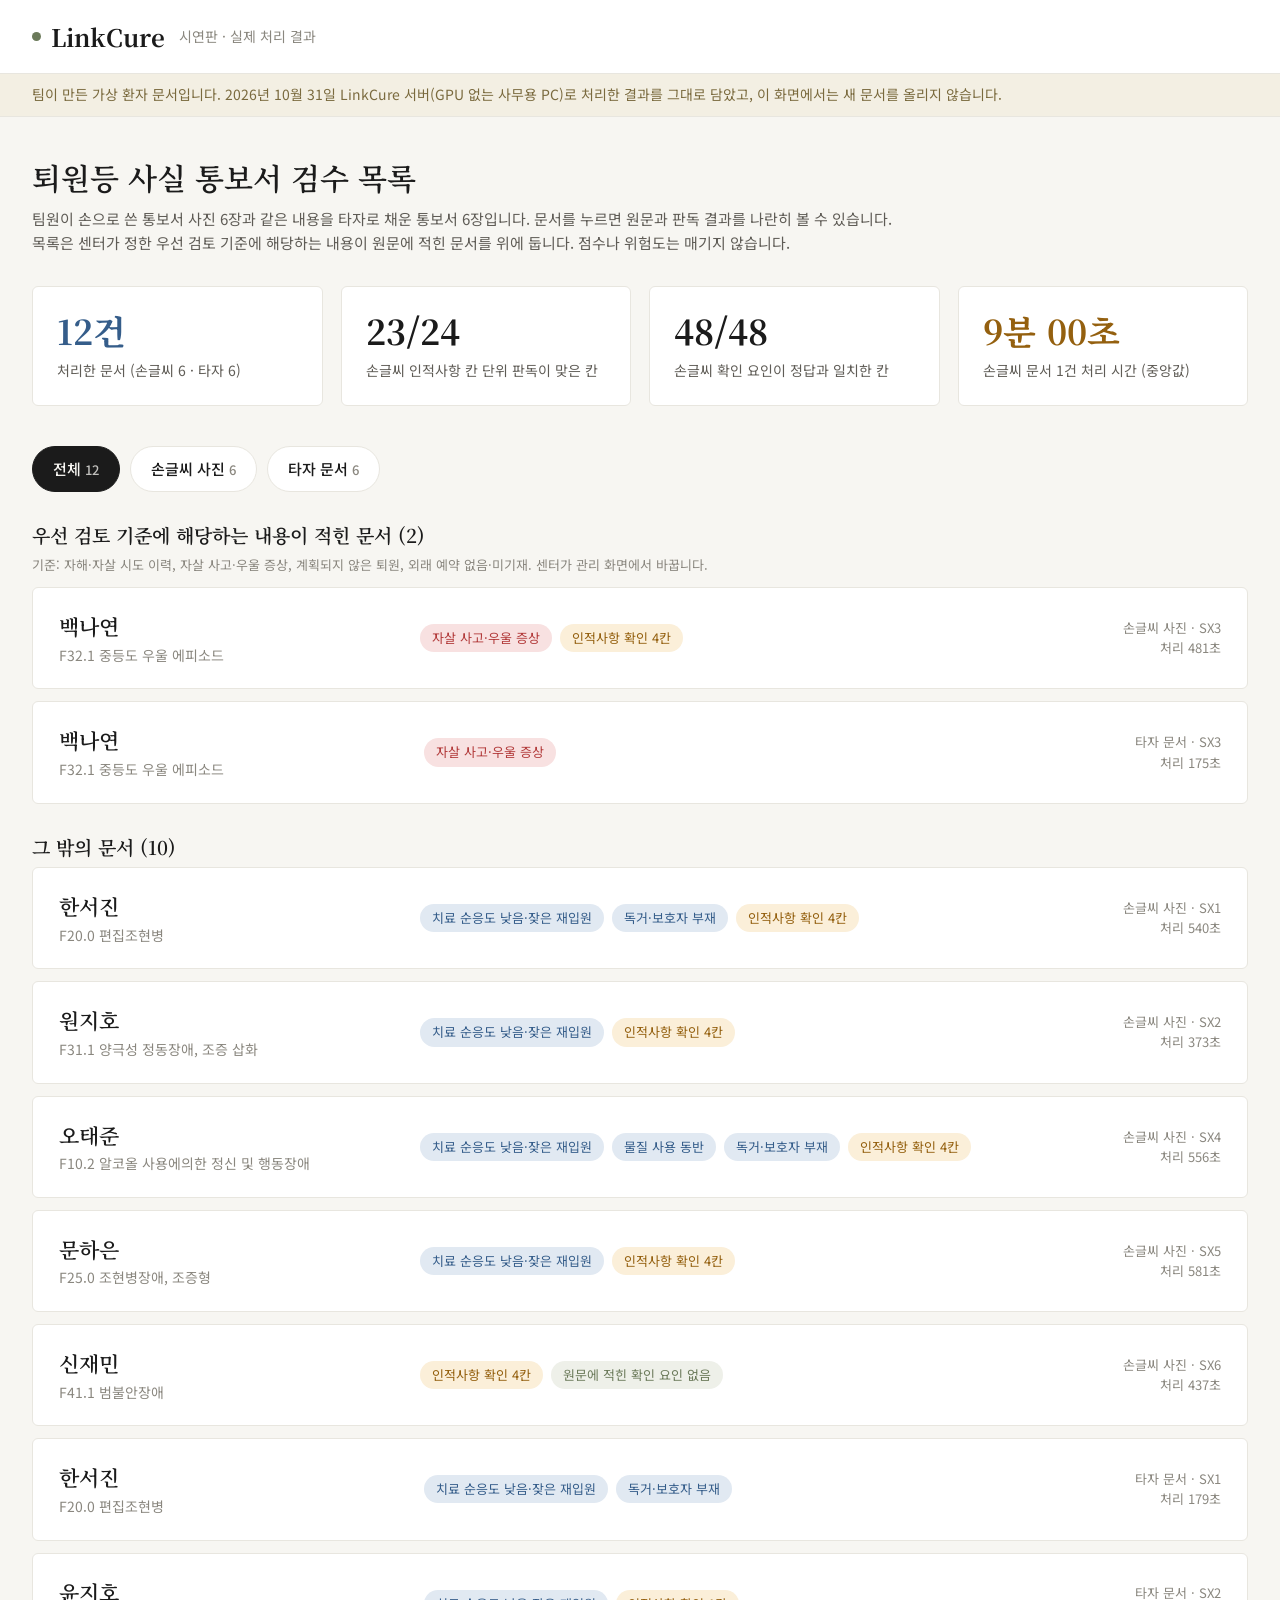
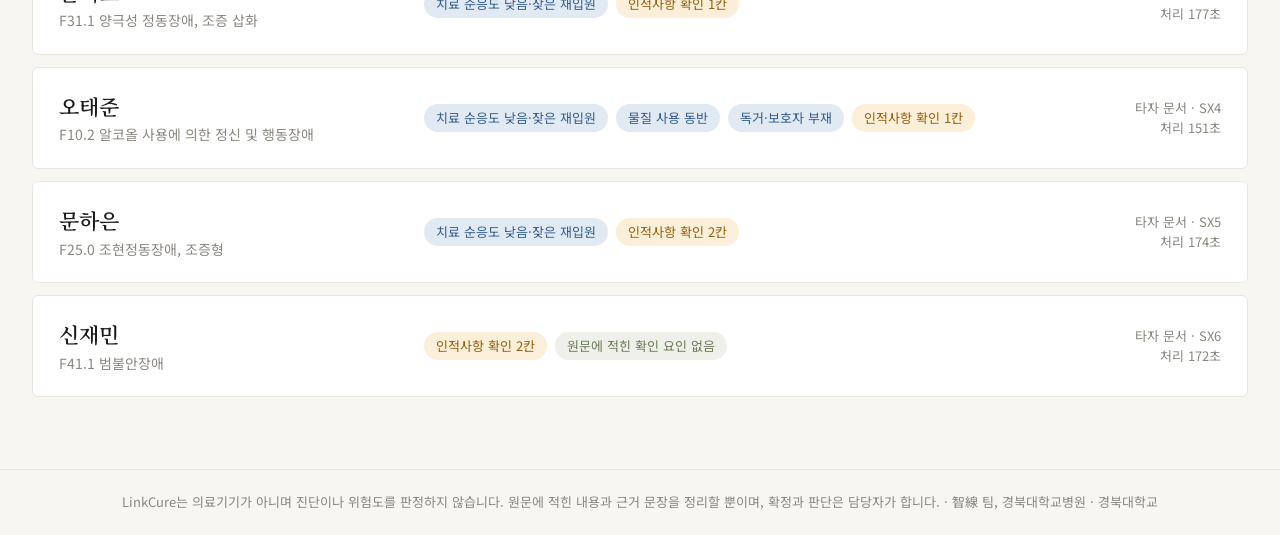
==== public/linkcure-demo.html @ 203240bb "LinkCure 시연판: 가상 환자 통보서 12건 실제 처리 결과 Co-Authored-By: Claude Opus 5.5 <noreply@anthropic.com>" ====
<!DOCTYPE html>
<html lang="ko">
<head>
<meta charset="UTF-8">
<meta name="viewport" content="width=device-width, initial-scale=1">
<title>LinkCure 시연판</title>
<meta name="description" content="가상 환자 퇴원등 사실 통보서 12건을 LinkCure 서버로 처리한 실제 결과">
<link href="https://fonts.googleapis.com/css2?family=Noto+Serif+KR:wght@500;600;700&family=Noto+Sans+KR:wght@400;500;600&display=swap" rel="stylesheet">
<style>
  :root{
    --bg:#f7f6f2; --card:#fff; --line:#e8e6df;
    --ink:#1b1b1b; --ink2:#5f5c56; --ink3:#8a877f;
    --olive:#6b7a5a; --olive-soft:#eef0e9;
    --red:#b23a3a; --red-soft:#f8e1e1;
    --blue:#355d8a; --blue-soft:#e1e9f2;
    --sand:#f3efe3; --sand-ink:#7a6a3e;
    --amber:#94600f; --amber-soft:#fbefd9;
    --hl:rgba(178,58,58,.16);
    --serif:"Noto Serif KR",serif; --sans:"Noto Sans KR",sans-serif;
  }
  @media (prefers-color-scheme: dark){
    :root:not([data-theme="light"]){
      --bg:#17171a; --card:#212125; --line:#34343a; --ink:#ececec; --ink2:#b6b3ad; --ink3:#8f8c86;
      --olive-soft:#2b3027; --red:#e07a7a; --red-soft:#3d2424; --blue:#8fb3dc; --blue-soft:#22303f;
      --sand:#2c2a23; --sand-ink:#d6c79c; --amber:#e3ad5b; --amber-soft:#3a2f1c; --hl:rgba(224,122,122,.25);
    }
  }
  :root[data-theme="dark"]{
    --bg:#17171a; --card:#212125; --line:#34343a; --ink:#ececec; --ink2:#b6b3ad; --ink3:#8f8c86;
    --olive-soft:#2b3027; --red:#e07a7a; --red-soft:#3d2424; --blue:#8fb3dc; --blue-soft:#22303f;
    --sand:#2c2a23; --sand-ink:#d6c79c; --amber:#e3ad5b; --amber-soft:#3a2f1c; --hl:rgba(224,122,122,.25);
  }
  *{box-sizing:border-box;margin:0;padding:0}
  body{background:var(--bg);color:var(--ink);font-family:var(--sans);font-size:15px;line-height:1.55}
  button{font:inherit;cursor:pointer;background:none;border:0;color:inherit}
  .page{display:none}.page.active{display:block}
  header{background:var(--card);border-bottom:1px solid var(--line);display:flex;align-items:center;justify-content:space-between;gap:16px;padding:18px 32px;flex-wrap:wrap}
  .brand{display:flex;align-items:center;gap:10px;font-family:var(--serif);font-weight:700;font-size:24px}
  .brand::before{content:"";width:9px;height:9px;border-radius:50%;background:var(--olive)}
  .brand small{font-family:var(--sans);font-weight:400;font-size:14px;color:var(--ink3);margin-left:4px}
  .notice{background:var(--sand);color:var(--sand-ink);font-size:14px;padding:10px 32px;border-bottom:1px solid var(--line)}
  .wrap{max-width:1340px;margin:0 auto;padding:40px 32px 72px}
  h2.title{font-family:var(--serif);font-weight:600;font-size:30px;line-height:1.35}
  .lead{color:var(--ink2);margin-top:10px;max-width:860px}
  .stats{display:grid;grid-template-columns:repeat(4,1fr);gap:18px;margin-top:32px}
  .stat{background:var(--card);border:1px solid var(--line);border-radius:6px;padding:24px 24px}
  .stat .n{font-family:var(--serif);font-weight:700;font-size:34px;line-height:1.2}
  .stat .l{color:var(--ink2);margin-top:8px;font-size:14px}
  .stat.blue .n{color:var(--blue)}.stat.red .n{color:var(--red)}.stat.amber .n{color:var(--amber)}
  .tabs{display:flex;flex-wrap:wrap;gap:10px;margin:40px 0 18px}
  .tab{border:1px solid var(--line);border-radius:999px;padding:10px 20px;background:var(--card);font-weight:500}
  .tab small{color:var(--ink3);font-size:13px;margin-left:4px}
  .tab.on{background:var(--ink);color:var(--bg);border-color:var(--ink)}
  .tab.on small{color:var(--bg);opacity:.75}
  .group{font-family:var(--serif);font-weight:600;font-size:19px;margin:28px 0 6px}
  .group-note{color:var(--ink3);font-size:13px;margin-bottom:12px}
  .plist{display:flex;flex-direction:column;gap:12px}
  .pcard{background:var(--card);border:1px solid var(--line);border-radius:6px;padding:22px 26px;display:grid;grid-template-columns:1.2fr 2.4fr auto;gap:20px;align-items:center;text-align:left;width:100%}
  .pcard:hover{border-color:var(--ink3)}
  .pcard:focus-visible,.tab:focus-visible,.lnk:focus-visible{outline:2px solid var(--blue);outline-offset:2px}
  .pname{font-family:var(--serif);font-weight:600;font-size:21px}
  .pname small{font-family:var(--sans);font-weight:400;font-size:14px;color:var(--ink3);display:block;margin-top:2px}
  .badges{display:flex;flex-wrap:wrap;gap:6px 8px}
  .badge{border-radius:999px;padding:4px 12px;font-size:13px;background:var(--blue-soft);color:var(--blue)}
  .badge.pri{background:var(--red-soft);color:var(--red)}
  .badge.chk{background:var(--amber-soft);color:var(--amber)}
  .badge.none{background:var(--olive-soft);color:var(--olive)}
  .meta{color:var(--ink3);font-size:13px;text-align:right;white-space:nowrap}
  .lnk{border:1px solid var(--line);border-radius:6px;padding:8px 16px;font-size:14px;background:var(--card)}
  .rv-head{display:flex;justify-content:space-between;align-items:flex-start;gap:16px;flex-wrap:wrap;margin-bottom:22px}
  .rv{display:grid;grid-template-columns:minmax(0,1fr) minmax(0,1.05fr);gap:24px;align-items:start}
  .imgbox{position:sticky;top:12px;background:var(--card);border:1px solid var(--line);border-radius:6px;padding:10px;max-height:calc(100vh - 24px);overflow:auto}
  .imgwrap{position:relative}
  .imgwrap img{width:100%;display:block;border-radius:3px}
  .imgwrap svg{position:absolute;inset:0;width:100%;height:100%;pointer-events:none}
  .imgcap{color:var(--ink3);font-size:12px;margin-top:8px}
  .panel{background:var(--card);border:1px solid var(--line);border-radius:6px;padding:22px 24px;margin-bottom:18px}
  .panel h3{font-family:var(--serif);font-weight:600;font-size:18px;margin-bottom:4px}
  .panel .sub{color:var(--ink3);font-size:13px;margin-bottom:14px}
  table{width:100%;border-collapse:collapse;font-size:14px}
  th{text-align:left;color:var(--ink3);font-weight:500;padding:6px 8px;border-bottom:1px solid var(--line);white-space:nowrap}
  td{padding:9px 8px;border-bottom:1px solid var(--line);vertical-align:top}
  tr.click{cursor:pointer}tr.click:hover td{background:var(--bg)}
  .chip{display:inline-block;border-radius:4px;padding:2px 8px;font-size:12px;white-space:nowrap}
  .chip.ok{background:var(--olive-soft);color:var(--olive)}
  .chip.conflict{background:var(--red-soft);color:var(--red)}
  .chip.suggest,.chip.rule,.chip.missing{background:var(--amber-soft);color:var(--amber)}
  .chip.yes{background:var(--red-soft);color:var(--red)}
  .chip.neg{background:var(--blue-soft);color:var(--blue)}
  .chip.unk{background:var(--olive-soft);color:var(--ink3)}
  .sel-b{font-weight:600;text-decoration:underline;text-decoration-color:var(--amber);text-underline-offset:3px}
  .note{color:var(--ink2);font-size:12.5px;margin-top:4px}
  .gt{color:var(--ink3);font-size:12.5px;margin-top:4px;display:none}
  .show-gt .gt{display:block}
  .good{color:var(--olive);font-weight:600}.bad{color:var(--red);font-weight:600}
  .fx{border:1px solid var(--line);border-radius:6px;padding:12px 14px;margin-bottom:8px;cursor:pointer;background:var(--card);width:100%;text-align:left;display:block}
  .fx:hover,.fx.on{border-color:var(--ink3)}
  .fx .top{display:flex;gap:8px;align-items:center;flex-wrap:wrap}
  .fx b{font-weight:600}
  .fx q{display:block;color:var(--ink2);font-style:normal;margin-top:6px;font-size:14px}
  .fx q::before,.fx q::after{content:'"'}
  .hint{color:var(--amber);font-size:12.5px;margin-top:4px}
  .toggle{display:flex;align-items:center;gap:8px;font-size:14px;color:var(--ink2);cursor:pointer;user-select:none}
  .toggle input{width:16px;height:16px;accent-color:var(--olive)}
  footer{border-top:1px solid var(--line);color:var(--ink3);font-size:13px;padding:22px 32px;text-align:center}
  @media (max-width:900px){
    header,.notice{padding-left:16px;padding-right:16px}
    .wrap{padding:24px 16px 56px}
    .stats{grid-template-columns:repeat(2,1fr)}
    .pcard{grid-template-columns:1fr;gap:10px}
    .meta{text-align:left}
    .rv{grid-template-columns:1fr}
    .imgbox{position:static;max-height:none}
    h2.title{font-size:24px}
    td,th{padding:7px 5px}
  }
</style>
</head>
<body>
<header>
  <div class="brand">LinkCure <small>시연판 · 실제 처리 결과</small></div>
  <button class="lnk" id="homeBtn" hidden>문서 목록으로</button>
</header>
<div class="notice">팀이 만든 가상 환자 문서입니다. 2026년 10월 31일 LinkCure 서버(GPU 없는 사무용 PC)로 처리한 결과를 그대로 담았고, 이 화면에서는 새 문서를 올리지 않습니다.</div>

<section class="page active" id="page-list">
  <div class="wrap">
    <h2 class="title">퇴원등 사실 통보서 검수 목록</h2>
    <p class="lead">팀원이 손으로 쓴 통보서 사진 6장과 같은 내용을 타자로 채운 통보서 6장입니다. 문서를 누르면 원문과 판독 결과를 나란히 볼 수 있습니다. 목록은 센터가 정한 우선 검토 기준에 해당하는 내용이 원문에 적힌 문서를 위에 둡니다. 점수나 위험도는 매기지 않습니다.</p>
    <div class="stats" id="stats"></div>
    <div class="tabs" id="tabs" role="tablist"></div>
    <div id="list"></div>
  </div>
</section>

<section class="page" id="page-review">
  <div class="wrap">
    <div class="rv-head">
      <div>
        <h2 class="title" id="rvTitle"></h2>
        <p class="lead" id="rvLead"></p>
      </div>
      <label class="toggle"><input type="checkbox" id="gtToggle"> 정답과 비교해 보기</label>
    </div>
    <div class="rv" id="rv">
      <div class="imgbox"><div class="imgwrap"><img id="rvImg" alt="원문 이미지"><svg id="rvSvg" preserveAspectRatio="none"></svg></div><div class="imgcap">항목이나 확인 요인을 누르면 원문의 해당 줄이 표시됩니다.</div></div>
      <div id="rvRight"></div>
    </div>
  </div>
</section>

<footer>LinkCure는 의료기기가 아니며 진단이나 위험도를 판정하지 않습니다. 원문에 적힌 내용과 근거 문장을 정리할 뿐이며, 확정과 판단은 담당자가 합니다. · 智線 팀, 경북대학교병원 · 경북대학교</footer>

<script>
const DATA = {"hw/SX1": {"kind": "hw", "id": "SX1", "sec": 540, "img": "/9j/4AAQSkZJRgABAQAAAQABAAD/2wBDAAkGBwgHBgkIBwgKCgkLDRYPDQwMDRsUFRAWIB0iIiAdHx8kKDQsJCYxJx8fLT0tMTU3Ojo6Iys/RD84QzQ5Ojf/2wBDAQoKCg0MDRoPDxo3JR8lNzc3Nzc3Nzc3Nzc3Nzc3Nzc3Nzc3Nzc3Nzc3Nzc3Nzc3Nzc3Nzc3Nzc3Nzc3Nzc3Nzf/wAARCAU1A+gDASIAAhEBAxEB/8QAHwAAAQUBAQEBAQEAAAAAAAAAAAECAwQFBgcICQoL/[base64]/8QAHwEAAwEBAQEBAQEBAQAAAAAAAAECAwQFBgcICQoL/[base64]/9oADAMBAAIRAxEAPwDw6uh8Ax+b4v0xf+moNc9XV/DBN/[base64]/[base64]/UUAWqKhlu4IZBHKzKxYKMxtgk9BnGKcLiJo5JAXKxuUbCknI64A60DRJRVOHVbGecwxTMZFYKy+U/wApPQHjj8amlvLSKQxy3UKOOqs4BoAmpKRJEdnRHDMmAwHbIyP0phngVyhniDg4KlwCPwpgSUUAqSwUglThgD0+tLgmgBKKB1OCDg4PPSlwaAE+lH40uD6GjkUAJ2ooINIM0ALikpRzQRQAmfSjNLikxmgBO9GKdiigBKKUgUUAJRS/[base64]/uwY/[base64]/MGtWSOOXHmxo+Om9QcfnTuANuBjGMY4xQMwIoZFmt1VFtWLYWSJeWPXDbZDnPqQauXUUlzquPtKJNbJ5kMezKENwd+evQ9OlaEcEMb74oIkb+8qAH86Sa3gmYGaCKQgYy6An9aBDLaORJ7x3XAeRSuDwRtA4/HNY2tbLKKffLCRNKJWDw4ZRkfx5x2reiiihBWGJIweSEXGajmtYJ2zPH5gxja5JX/vnpQBFpkiT/abqNgRPIG290woGD+VZeqW/wDpwuWit0CAjyS2WmB/iOOARjjPvW5bwx26eXFvCZyFZywX2Geg9qZLbI83nLJLFJtClo3xuA6Z7GgDN02WWC1vrhc3Je4yr5VQRtUZJ6ADHP0p7Lcw6dHa3GXaKeICYHiRd45+tXVsoBbTQfvGWckyMzZZieCc0Lbum3F3cMAR8rbSDj/gNAGZqjOuoCXLxRR5LobhlM+ePlAOBjrzjNSvcs1pfzWtxn96PLKsGOAq5HP4+9T3unm6ufPW4eM7ApXbkcZ56j1po0pfsFxaPKpMxz5gj5Bx15J54oAz7K7uvswYXRuV+0xhdh5YE8jJwfwIq7e3FxFqttbpeeWtwGO1oA2w9hn35/Kp4rJlkRn+yNtYNlbfa3HuDVh7WBo5UaMMspy+Sck9ufbt6UwIrC4aWa8ikLFo5mAyvAXA6GqN3q09pfzo/lm3ygjJUnkjBHy57+taVrB9n84bs+ZKzj6HHX8qjuNOt55C7+YCeu0gD+VIBlhcXVzayyOIVkErbQwIUJ/OoLfUp59OhvNtuFmkRVCEngvtPWp7XTxHBLE5wrSk5TALJ2BIFJc2IwBbfKrTxyNGCAow2SR6UAWJrqOG9itnwPMjd9xPQLj/[base64]/wAe0+P+fh/[base64]/3gfXPX8KfpF/PctOLlwirHlXbGM+Y65/QUgua9FZ9zcz28ayC8t5R5iKV2AZBYDrn3qPVNRntLuBIlXy2bDEkHj3/ujtn3oC5qCgmoLad5bi6RgAsbIFA7ZUH8etVpr+SGO7mZEZIZ1iVRwTkryT/wKmFzQorHm10JK8awAETRxgO4BO7GTgfWrtzeSwXcduttv83dsbzAM7Rk0Bct0VFBN5stwhXHlSBevXKg/wBarTamIXnRraUNDF5jElcY5x39jSGXqSqsF950DSrbysVlMeyMZPHelXUIGhjlRZWMhIWNUy+RwRj270CLWKKrNqFqtqty0oVGyAG4JI6j602y1K1vDtjkUSE8IzDJ/[base64]/[base64]/GCSeSPU9KvUZoCxmRaTEgtQ8MLeXLIz/IOQd2Pr1FWbixilLbWeLcNriLADjtnjmrXeigZUsbV7VrgF2dGZNjNjOAoGOKakL/8AEwjlgDpK5kTdgq/ygAfmKu+1BoA5qCzuo1VRbTwqzo7qiAjgg9M89K2rqwW4m895GE0f+ocD/Vfh3z39qtAU6gCrZxyJPeNIOHlUg4xn5FBI/EVT1DSzOLmcuHmkjZChGVK4O0AdiDzn3Nao4o7UAZdmt3BZTJDFmZrg8kgbQQORnrT44GtjayxW0m2MSI6bgX+Yg7uuDkj9a0aTvQBlm3lFhKjxyrJcTvKVQbtoJ+62D3HpTNJiljnEs1vLCxUp5aIdnXhiSTzj+dbFGKAM1dPlN7Jcu277SQs8YcqEC/dKkenf1zVeCza40exUqZkjjwYGfYGPOCT149Pxrao5oAzLEzJqcS3asrJbPtdpFbI3L1I9Kn0c502HByMvg/8AAjVoqCCGAPGOR2pygKoVQAB0AGMUAFJS0UAFFFFAAaKDRQAUUUmaAFooo7UAFFFFABRQKKBhRRRQAd6KKKACiijvQAUUUlAC1HM0ygeRFHJ675NmP0NSVFcQ/aFCO7LH/Gq8bx6Z9KBEFnf/AGloA8axCaAyAFsn72P5c1H/AGtC8GoPDtdrMnjdw4A6/nkfUVNLarJfwSNCjRJC6cgfKSRjH4ZrOubS48uWNIHG1Gjhihij8vYeg3dRnvQJmrNdRR2puQGdOMBRyckAdfrVe71IWqqZLaRWKs21iAeCvpn+9+lWLqA3No0TMEZlGT1AIIP9KytU06eQNKEikdo5QWhi2tyvGeTnkClYDRl1CGO4eIpMVjZUeYL8iMegJ/EfTNI2oRoWBimZhO0IWNdxZgM9PpTLmyllWeON4xFcsrSFs7l6Zx65xUM1jJcTXB2IQl6JlVyVDjywDyPr+lAy8Llf3AaOVDMxVQ6bSCBnkfhU1Zr25WaydolQxzbQElZxgo3XPvWgUJkR/McBQRsB+Vs9z9KBCTSx28Mk8zhIo1LMx7Cnb1MXmhtyFdwKjORWTrK7rq3V54okdW2tKhZUYY5+8BnnjI7VJZReVFcGK9gZNm5vILDaRznqcZ5zgUAW1vrUuqeYylmCrvjZck9ByKsEqCV3rkEAjPr0rnWnnufK/fySJ5iMAJ/cc8r2649qs31tqRvLh7eNCszx7A3UeXzuPb5un5UAbEbpIGKMGCsVOOxHUUvrkjjr7VU00k/a9yMh+0sdrdRkA/1qGA3S6lLO8LC1uNsagD5lwMbmHoc/hgUDLzzQpGjvNGqSfcLOAG+nrUmBu25+YdR3rmrmMnTNPlwxQReXtTJZnx8vHpwferenlmnm3OXka0RWRQUK4LZwW5OM9TQBsggnAIJ9AeaK5W3klWa1XyYVCS5aSJEViB90B84OeM/WuqOc80WGHFFBooADSUtFIBKKWkoAKQ0ppDQAxqKDRTA+T694+C8e3wgW/vXD14PX0J8JoxH4ItCB953Y/nWk9iI7nY0vakFLWRYUUUUwCiiigAooopiCjvRRQMKM0HikoELRmiigAoNFFAhBS0UUAJRRRQAUUUUAFBoooGAoNA60UAFFFH1oEFLSUUAFFL2ooASiiigBaSlooASlzSE0UAFLSUtACUUtJQAUGig0AFcnqXj/AEbTtSuLC4S6M0DlHKR5GfbmuqavG7h9Qj+JOqNpQtTceY+Bc42EYGevemkJs7hPiN4db701wn+9A1T+LfFY0PRLPVLGBLqO5cBQ7FflKkg/pXPmXxc339F0S5HsE5/Wpfi0NvhXTlMaxkTrlE6Kdh4FFlcLneafcG7sLa5KbDNEshXOcZGcVX1fV7DR7b7RqVykEecDPVj6Ad6NDP8AxI9O/wCvaP8A9BFcV8WNEv75bHULSJp47UMskSgkjJBzj04xRYLmxB8Q/DczhTdyRZOA0kTAfnXR3F7BBpsmobxJbpEZd0ZzuUDPHrXlmveJ9H1Tw9/Z1toMsd2VCxgQgCJvUEcmuj8P2F5p3wzvIL5WSQ287qjdUUg4Ht9PeiwXOk8Oa/Z+I7BrywWVY1coRKuDnAP9a0Z5Y4IXmmcJHGpZmbgKB1NcP8HePDM//X0f/QRXUeJefD2pj1tJP/QTQ9xkCeKtAk+7q9mf+2oqePX9HcfJqlmR/wBdlryLwbP4WhsZk8RwM05kzGwVj8uB6e9b5Pw3k6h0/CT/AAosK56XbXVvdoZLWeKZQcFo3DAH8KmrnfBS+H0srlfDblovMBlBJ4bHHX2roqRQd6KSgmgBc80EhVLEgAdSe1cBF4k1P/hZz6O9yPsG4qItg/555HPXrXTeM/8AkVNWx/z6v/KgRsIysu5GVh6g5p1cX8JiT4PXJz/pMn9K7LPFAB3pa87+K+vXultp0OmXslvO295BGeq8AZ/HNdvo19HqOk2l5E+9ZYVbI9cc/rRYC6M0GvOLC/uz8XLm0a6mNvl8QlztH7sHpXo560NDTCiio53McErr95UZhn1AoAkozXk2k+OvE2pCUxyaVH5ZAInIjJz6ZPNaQ8T+K8cNobfS4X/4qnZiuej0VheEr/VtQtZ5dYitU2uBE1s4YMMc55NbvekMO1Fc5onixNV8R3+jfY2ia03fvS4IfDY6dq6McmgAornbDxZa3vim50BbaVZ4N+ZSRtO3H+NdFigApB1qrquo2uk6fLfXrlIIgCxC5PJx0o0nU7XV7CO+sXLwSZ2sVx0ODxQBborlvGHiyXw9qGmWsVpHOt42GZnIK/MBx69a6o8GgBKKKKACikpaBhRRRQAUUUUAFFFFABSUtBoEJS0mKMmgBaQ9KKU0AJ2o6d6WkxQAuaSijNAADS5pBSZoAdkjgGlB47U0GigBnlQ55giP/bMVJnNJSmkAABSxUAFjliB1NGec0lLQBE9tA8CQmIeWhyqgkYP4fU0kNpbwuXjjO8rsJZ2bI9OTU1FMZU/s22AC/vjGOkRmYp/3znGParmc5zSUUAFFFFIAooooAKKKKAEpKWigCM0UrdaKAPk6vo/[base64]/Zij2Ejf400I828F6LoeqWE0mras1lcLLtVRKFyuBzg/jXQfEaexbwdp9vp12l1FbTrEZFYMeEPX3rqf8AhBfDf/QNX/v43+Nc18StEs9L8MwQ6VaiFHvAzhSTk7DzT0Ed3oP/ACAtOx/z7R/+giuc1zwpdXOoz30fiS5sY5WyI95CqcdBzXS6EpXQtOB6/Zo//QRXLfFqNpPCyqik4ukOAM9jS6jORax1ePxpDoK6/cN5mCtyp9VzVuXU4dEbWLO/1jU72ZoJLYJLEdgb1zk1b8OeKfDlhZaeb3Tpv7QtYghn8jJBHHBzW1eeN/DGoWk9tcPKomRkZmtjkZGM9KpiIfg+CPDE/wD19H/0EVteJv8AhId0I0CK0kjKsJluMcntjnpUPw/TR4dInh0O6luIVmy7SptIYgcfpW3qss8GmXctom64SF2jXGcsBxUvco4GWLxTEf32g6Mx90QZ/WogNdc/N4Q0qT/cA/oaw/DVnZeI7meTxJrksV0G+WN32lh6gnj8K2NZ8KaNptjLead4jeGWNSy7pgdx7AbTmmI2fD95rtpeRwDwpDZ208gE0kTEbR0z+FdzXGfC/W7/AFfSJ11F2le3cKspHLgjofUiuzpMaACoL66gsrWS6uZFjhiUs7N0AFT1yfjfw3qfiJ7WG2v1hsgf30R45/vf7X0oA8uOo3r68/iqOBzAl8GLdh6L/wB8167r17b6l4K1C7tJFkhlsnZWH06VZtvDmmwaD/Yvk7rQph8/eY/3vrmuUi8K3fhzR/ECnUDLYPaSGKHHUkdT6Ee3Wm9RGd8M5vEYs4I7G3t30r7UfNkf7wzjdjmvRNenvrXS55tLtlublBlY2OMj+v0rmPhF/wAim/8A19P/ACFdqfak9xrY800Twjd65fz6p4vch5FKpAThhxgcdgOwqz4c0zxD4Y1lNOgMd3o80hO9m4jHUkeh9uhrP8byaBH4ouI71NUa7YIW+zsNpyoxgVjf8U+v/QwRn8P8ae4jqLTTbxfizLf/AGWX7KxbE2w7eY/X616J3rxvwRK3/CfWwtJr1rI7gn2hjk/Ieo6da9j7mkxoKiumUQSBmVdyEDJxk4qasjxH4ftPENvFDevKiwuXUxtjtikM8ksPDmpWQma78Ppeg8gvNjYB1xg0mmC31YSGw8JJMIyA5juW4J6VLqMPhlLx7PTRq186EgtCwwT7cc1AbLTLYbptP1y3j7sCo/oKvcg9J+H4ntrW5s5NGOmQqwdAZC+8nr1+grqzxXm/hPw7omsFLzTda1Bmt3VnidsFSDkAj04r0iRlUF2IVR1JOAKllI8cttNh1P4h6zbzahLYKJJWEkb7Sx3DjP411H/CHQ9I/Ft8P+2+f61f1DwX4a1K8mvJ3YzTOXcrOMZNcBpHh3Tbzx5eaNK8gs4jJsZXGflxjmmI0PBdr9h+J9xai5a52JKvnMcl+AcmvXK5nQfBWj6JqaX9lLOZkVlAdwQcjFdLIyxxtI5wqgknGeKT1GjlvibOkHgy/Eh5lKIg9TuB/oayfhtrUVr4FuJJVaQ2DuXjTliDyMfnWLrV7efELxFDpenRvHplu+5pGGM+rn044Aqa7tbn4eeIGvLSJp9GuvldevHp/vD9adtBX1Mnxt4ng8QalpMtva3EAt3+bzgBnLKePyr2vrz7V5Z8VLiC9sfD9/bJtjlZ2UlNpI+U8ivUYzmJD6qDSew0LRRS0hiYoopaAEopaSgAooooGFFFFAgooooAKQ0UUAHSilooASloNFACZoNBpKAClxRmjNABR1oooAO9GM0HrR3oAB9KWko7UALRRRQMKKM0UAFFFJmgBaKKKQBRRRQAUhpe1ITQBG3vRQ3WigD5QAyQPWvqbQ4/K0Swj/u26D9BXy5brvuIk/vOB+tfVlohS0gX0jUfpVzIiS0UUCoLClpKWgQUUUUwCiiigAooooASjNKBk4rDg8QS3Qd7XRL+aJZGQSIUwxU4OMt7UWA26KyDrN338Pap+Aj/APiqT+3Lgfe8P6uPpGh/k1OwjYorHOvSDroOsj3FsD/Wj/hIEH39I1lf+3In+RoswNjvRWMfElqPvWGrD62L/wCFH/CT6fn5otQX/esZf8KLAbJorG/4SjSR9+W5T/ftJR/7LQfFOh977b/vROP6UAbFKKxx4p0EsF/ta1B9GfH86mTxBoz8Lqtmf+2y0WA0u1Bqomqac+Nmo2bfSdf8anSeCT7k8Lf7sgNAElFA5HGD9DS7G67T+VACUtBVh/CfypMH0NAAaBR2oyaAFopKB1oAKO9LRSASloxSUAFLSUUALRRRQAUmaWkJoELRSUZoGFAFFFABSFFbhlDD0YZpaBQAuPTgDpikKg9QCPcZpaKYETQQt96GI/WMGon0+zcHdZ2zfWJf8Ks0UahYit7a3tVYW0EUQY5YRoFyfwqUiiigDA1PwhoWpymW5sVWQnLPEduf6VQT4deHFcOYJjg9DLx/Kuuop3FYr2Fla6dbLbWMCQwr0RR+vvVmkFLSGIOtGKWikAlVdVs/t+nXVnu2faIWj3YzjIxmrdFAGJ4Q0H/hHNKaxNwJ90xk3BcYyBx+lbRFLRQBxHiHwXe6j4kOs2OpR20oVdmUJKkDH0pp8OeLh08Rwt9Yh/8AE13GKTFO4rHIaZoviq31C3ludYtZbdJAZUEQBZe4B212J60gFLQMKY6h1ZW6MCD9KfSUgPNbXwv4j8LajcT+Hxb3cEvaQDdgdB6jr2q5cX/jy5haH+xrVd4wWb5h+ROK74ijGadxWON+HvhG58Om5u7+ZDcXChfKTkKM55PrXT6rYQ6pp89jdbvJmXa204PXP9Kt4ooGcWfhpoRHEt4v0cf4VGPhjoyvuS7vVPqGGa7iii4WRxJ+G2ng/JqmoL9HrsbG3FnZQWyuziGNUDt1bAxk1NRRcCG2tba08wWtvHD5jFn2KBuPqadNDFPG0U8SSRt1RxkGpKKAPPvi3Y3F3ZaYLSB5DHK/yxqTtGBjp9K72EHyIs5B2Ln8qkBI6Gj60mAUUUUAFFFFA7iZooooAKKSloASloooAKKKQ0AKKKBSCgBaDxRSGgBaKSigAPNJSmjvQAUUc0lAC0CjFAFABRR3ooAKKKKAFopKWgYUGiigAopKWgAooopAFFFAoAKQilpKBEb9KKV6KAPlrR4/N1exj/vXEY/8eFfVONoC+gxXzD4Qj83xTpKYzm7j4/4EK+nW+9WkyYhS0lLUFhSikpTQAUUUUCCiiigAooooEAP6Vh+C8/8ACOQP/fklb83atqQ4Rj6KT+lZHg1SPC2nZHWMt+ZJprYDY/Gg59aKDSAUEjuaNzf3jSUUALvf+8fzo3v/AHz+dJRTAdvf+8aQsx6mikoAw71EfxhpgZEOLOckFR6rWu9rauP3lpbt9YlP9KypufGdn/s6fKfzda26YFBtF0pyS2l2LE/9O6f4VE/hvQ3+9o9l9RCB/KotSu7438KafbzPFat5l0cYEikY2L/ePOfwpkt1eq+oTK3K2SyQqgbuW5KkdaWoDz4V0E9NLiUn+4zL/I0h8L6SB8kNxH/1zu5R/wCzVRl1e6V5xZ3T3Ua2hkLNbnKPn/ZAro7Zma0gaQ5Zo1LH1OBT1AyR4ash9y61RP8Adv5P6ml/sBV+5rGtL/295/mK2e1IaV2Bj/2JOPua/q4+ro381pP7J1Ifc8R33/A4Ym/pWz3pccU7gY39nawOU8Quf9+zjP8ALFO+ya+ORrVqx/27D/Bq1xRSuBj+T4kXpqOlv/vWrj+TUp/4SQfxaM/4Sr/jWxQcYoAxxN4jXraaW/8Au3Dj+a0G715T82kWje6Xv+K1r0tAGR/aGsr10Hd7pdof50n9qakPveHbzP8AszRn+tbGKSgDI/tm6H3tA1MfQIf/AGaj+3XH39F1Zf8At3B/ka18Uv50AY//AAkNuv37HU1+tm9NPiXTh99bxP8AetJB/StrJ9TS7iOhP50AY3/CT6Pj5rl1/wB6Fx/SlXxLojf8xKAf7xI/nWuST1OaYyK33kQ/VQaAKCa7pD/d1O0P/bUVMmp6e/3L+1P0mX/GpXs7Zx89tA31iU/0qE6Tprff06zP1gX/AAoAnW6tmGVuYT9JAakDofuyIfowqg2gaMxydLs/+/QFRnw3oh/5hluP90EfyNAGpn0I/OjFZB8M6MelkF/3ZXH9aP8AhGtM/hS5X/dupB/WgDXpeax/+EetF/1dzqCf7t4/9aP7CUfc1TVE/wC3jP8AMUAa/TrS1yur2V5Z3OmJb63qAW6uhC+4ocDaTkfL7Vp/2RfD7uvXn/Aooz/SgDWNLWR/ZuqgfLrz/wDA7VDR9i1temswt/vWY/oaANaisn7Nrw6alYt/vWrD+TUeV4hH/L1pjfWJx/WgDXFFZGPEQ76W3/fwUBvEQ/5Y6W30lcf0osBrjrRWT5uvjrZaefpct/8AE0fadeHXTbM/S7/+xosBrUVkfatcHXSID/u3g/wo+3ayPvaID/u3aUWA16Q1lDUNW76HJ+FxH/jSf2lqXfQrr8JY/wDGiwGuDRWR/at930K+/BkP/s1H9r3Y66FqH4bD/wCzUWA16Kyf7Zn76LqQ/wC2a/40n9tyZ50fVB/2xH+NAGvSVknXQOulap/4DH/Gj+3oh107Ux/26NSA1utGayP+Ehtf4rXUF+to/wDhSf8ACSWPeK9H1tJP8KANijvWR/wkum9zcj620n+FH/CTaT3nkH1gcf0oA2DSCsn/AISXSD/y9n/v23+FH/CS6P8A8/o/74b/AAoA1qKyf+El0XvqEY+oP+FKPEei/wDQSg/76oA1hSVmDxDo3/QTtf8Av4KeNd0g/wDMTtP+/ooA0BS1QGtaUempWn/f5f8AGnDVtNPTULU/9tl/xoAu0VU/tLTz0vrb/v6v+NKNQsj0vLc/9tV/xoAs0VEt3at925hP0kFL50J/5bR/99CgCSimiRD0dSPYinAr6j86BhRSgelJgigQUUYNGD6UDEoowc9KUg0AJRRzRQAUUUUAHaig/SigAoopDQAdaB1opRQAlL2o7UdqACg9aO1JQAtLTaWgYtBpKKAClpKXvQISl+tFBoAKSlooAKSg9aKAGPRQ1FID5w+HkfmeNdIX0nB/IE19Jnk189fCeLzfHVh/sB3/ACU19CHrVz3JiFLSClqSgpaSloAKKBRQIKDRRQAlBpaSgCK6bbZ3Df3YnP6GqPhQbfDGlj/p2Q/pVnVW2aVet6W8h/8AHTUXh0bfD+mr/wBOsf8A6CKa2Av0HpRRSAAeaKKO9MBTSUZozQAUClpDSAxXyfG0I9NNY/nIK2qxR/yOxHppg/[base64]/wDQGrbrD8R/8fOhn/qJJ/6A1bhGaAKGq30lhF5qRRyKASQ0uwk9gBjkmo9O1c3djLdyW3lJHGXK+aCwI6qR2P1qW/[base64]/rVaTS9Qs1e4YOIo4wPLVshQO4Ak/wA4oEdLPqFrAbgSyhTboHcH0Izx69Kct3CZpYiwXyo1kZmOBhs45/CsnV7GA3Ki6uI0N5DskkeJSFKjsTyM59e1WIIrOO4u54WgaJ4Y0bYN/wAw3clR9RQBZi1WykuGhWYZH8RICn6GrNzcRWtvJcTuEijUs7HsK4+C3CXEcTbA0Tq8lywcrKM/[base64]/EirtzcwWqb7iZIkJxudgBn8a890me/Gp20YlcCSYLEVd5AB6sN/ArutXjupbfy7OK2kkY4LXHKx8fex3+lAD49Rs3WJo7mJ1mfy4yrZDNjOBjvViGdJ4xJBIHQ9GU5FcVpdpZtf2dppNxNM2m3ga5ywCNkNukUfU44rc0QBNW1uOH/UC4RgB0Dlctj8cUAbW4+poy2ep/OkoFAC5bHU/nRuPrSUtAASaM8UGkoAMAjov5Cm7E7xofqop9JQA0xRHrDF/wB8CmG1tj1toD9Yl/wqWjpQBAbKzPWztj/2xX/CmnTdPPXT7Q/9sF/wq1SUAVTpWmnrp1n/AN+F/wAKYdH0on5tMsz/ANsF/wAKu0UXEZ50PR2Izpdn+EQrF8WaHpUWhXE0OnwRyK0eGRcHG9Qf0rq6xvGH/Is37eiKfyYUASL4a0TaANNhHHbI/rSHw1oxPFkB9JXH9a1lOVU+oFYviO9ubRY1sp3Ny5G23jiDkqD8zfgM0DHnwzpHa3lX/duJB/Wmjwzpg5UXY+l3J/jSW2pTNcZ3q8C2jSJKzALIQ3LED7vHaqMOt3Zt7gyExkRCZGkGDs3AZA2jIoEaB8NWHaS+H0vJP8aB4btB9281NfpePUN5r0scl+bZIpIooUkhcyBc5B7E5PTtVyC/nM1+WiIWBI2RJGC5BGSc+lAyD/hHoR93UdVH0uzR/YCj7urasP8At5z/AEqrY65dy3EfmQ7op2xFn5Ac9MMRz/WujPpRcDH/ALDcdNa1Uf8AbVT/AOy0n9jXA+7rmpj6lD/7LWxSEUrgZA0i87eINR/FYz/7LQNK1H+HxDefjDEf6VsUgFFwsZP9maqOniGf8bWM0n9nawOniBj/AL1mn+Na9GKLgZH2DXB012H8bEf/ABVL9j18dNYsz9bI/wDxVa1GOKLjMn7P4hXpqemt7G0Yf+zUgi8SD/l70g/WCQf1rXooAyNviQf8tdHP/AJR/Wlz4kHRdIP/AAKQf0rWpKAMkyeJR/y7aS30mkH/ALLR5/iID/kHaa30u2H/ALLWt3o/Gi4GT9q8QA86PZH/AHb7/wCxo+3a6DzoUJ/3b5f8K1utLQBlf2hrHfw+x/3byOlg1S8N3BBeaPNapMxVZTMjjcATjAOexrTqnqeA1g3TbeIM/VWH9aALtApDwTS0AFFA60UAFFFH0oAWkooPSgBjUUNRSA8K+C8ZfxmGH8FtIf5CveD15rxT4GRbvEN9Lj7lrj82H+Fe1j9aue4oi0UUVIwpaSloEFFFFAAKKKKAE6UUUvagDM8RuU8P6k3payf+gmrGlLs0qyTpi3Qf+Oiqnis7fDOqH/p3YVo2w2WkC+kSj9KfQCSigUUgCilpKYAaOKKB70AA9zRmiigDFiO7xrcH+7pyD83NbVYttg+NL4+lhCP/AB9q26YCUGiikwDNGaBQRSAyvEFxpX2X7JqyLceb/q7YLukY9ioHIPvWPoyeKoYZY4baP7KD/o41KbMqr6Er1/Hmult7K2guJLhIh50hy8rctj0z2HtXA6zdeK572ax+y3sUbzHMlomfMTPAVuijH5mqA7R9Tk/[base64]/[base64]/HxontqSf+gtW53rD8S8T6J/2Eo//QWrcPWhjCkpaSgABI6Gl5pMUZoAXk8UnbB5paSgQHnrz9aMAcgAfQYopaBi7j6mmnkHIz25opaBDERY0CRoERRhVUYAFII40leVUUSOAHcDlgOlPooGQm2gaGSBoY/KkJLpjhs9c06eGK4haGZFeJxtZCOCPSpMUUAUI9I06J1eO1VWQgqQzcfrVq6giu4WhnXdG/UbiM/iKlooAonSdP327LaRo1tjyjGNpUenHUfWrMEEVshSCNUVmLtjux5JPvUtFACUUUpoASlpKBQAtJS0lAC0lFFABiiiigBaSjFLQAhooooAKyfFoz4X1P8A69yf1Fa1ZfikbvDWqAf8+rn9KANKE5hjPqo/lUV3DNIYXt3RJI5N3zZwwwRg4+ufwp1md1nbn1iU/pU1ICotvO7lphAjeWUDxAkgE5PBGKzR4cihiuvssxDzjBDIoB5HGQOBx0Fbh6UCi4FO/tpJbiGWGG3kCBg6S8bs4xzg9MGlSKdvtDvDbxySqqk7jIrAZGCMDsat/rR1pgYkGiyw3QmE0LhCDFEwkKREDqBux/hW2M8Z698UYopAFGKKCaBhRSUA0ALniiiigBMUGlpO1AAOKBR9KKAA0lKTSCgAoopaADvR1ooxQAuKo6vkWsTf3LqE/wDj4H9au4qlrJxpkzf3WRvydTQBeI+Y0lKx+Y0lABmikpaACiiigBaQ0dKWgCNqKGopAeR/AePN5q8mOkUYz9Sf8K9fryz4DxYs9Ym9ZI1/IE/1r1OqnuJC96KKKQwFLQKMUCCkNLikoAKKWkoAKBRS9qAMXxiceGNQ56xgfmQK10GI0HooH6Vj+Mv+Rcuh/eaNfzda2jxx6U+gBRR3ooAKKKPrQAUUCigAo7UH1pD0oAxbI58Zan7WcA/Vq26xNPA/4S7WCO1vbj/0KtumAuOKSjNGc0mAUdaM0CgAI4qKUyiCX7OFaYIfLVjwWxxn8ampuMGgDBtvFdp9nVbyKaLUgu2SzELGQN3A45Hoc1o6Z9vmJu7/ADBuGI7RT9werHu38qvgnOc8+tHemwK8FjawX1xfRxf6RchRI5OchegHpVKPw/YpptxpxMrW0sxmRd3MBzkBD2weRWtSUXAhS1jFr9nl3Txn73nneW+tYdxqa2t3Our6TduqSnyZEt/NjCY2jGOmQTmui60AkdCRQBkWuvWly0Nvp1tcyMSF2+Q0axr6kkYAArYPU4oLEjqaTFAAKKMcUUABopaTNAC0lApTQAlLSUUgFopKKAFooooAKMUUUwD6UhpaSkBieJv9bov/AGEo/wD0Fq2+9Ynib7+je2pxfyats9aYgoopaQBRRSUAFFLRQAYooooAKKKKADFJQaKBhQaKKACiig0AFFFL2oATFFFFABRSUpNACUUtJQAUUtFACUUUUAFFFLQAlLSUtACVn+IRnQNTH/TrL/6Ca0apayofR79fW2lH/jpoESaa2/TLNvWBD/46Ks1R0Ql9E09vW2j/APQRVwmhgU9T1aw0pFbULmOHeGKBjy2Bk4HemaVrFvqUrxJHPBNGAxinj2NtPQ49DWHrdvp1x4klXWpRFEbSL7O7sAMhyWwT3yB+FWbe5XWfE0d9p25rOytpI5LkDCzMSMIPUDGc0WGTeEWMseqy5PlvqMuwE5wAQOPxzW8awvA6hfDcDd5ZJJD9S5p9/rcsesDS9O09724WLzJSHCLGOwJPekBsmiqWk6impWzyrG8TxyNFLE/VHHUGn6ndSWdv5kNnPduTgRwgZ/HJ4FAFqsTVPESWWpjT7eynvJ1i82YREDy1/[base64]/wAJLdTa067vsirvVnP/ACz8rHA7ZosB3tIWqKyeeSzge8iENw0YMsYOdjY5Gaq6l/au5RpiWJUj5muGYEH6AUhl7NUL/VIrO7t7NIpLi7uASkMWMhR1Yk8AVWMWsW6NdXuqwmKFTI8Fva43gDO0MTnmuS0XUoF8TWusalqMCy3VrK84Mg2wjICR/UAdKLCPRCwWMu5CKF3MWIAUe5rIbxToou4LZL5JXm+68Q3IMnAyw4GT0qTWrb+3vDtxBYzLi5QFHOQHGc49gcYrndUvbOa40vSpLAabcyXcZnEkYUbI+RhujAnAFNIDt8c81lWV/dX+u3kEPlpYWREbtty0spGSAewFapZgSVG5uoGcZPpXE6B/a1t4fudWGpW0IEs00tvJDlchjkF85zxihAdNc65pNrdG1uL+3ScHBTdyPr6fjWiMEAg5B7iuZ1m/hfw9GlnZRjUdZjxFbbBuLOOWb2A5zW7YwJp9jZ2LSgukSxruPLlRyRSsMsHiqWsDOj33tCx/Lmr3aq1+u/TrtP70Eg/8dNAFjrg+oFHaorV99rA396JT+gqTpQAtBoooAKBQKKADrR2oozQAxqKVqKQHnXwMjA8O38mOWusZ+ij/ABr0euE+C8ezwbv/AOel1If5D+ld5VS3EtgpaSikMWg0UUCCg0UUAJR0paSgAoooNAGH4yOdCZf71xCv/kRa3WHNYfi8Z0u3T+9fQD/x8VuP9403sISg0UGgYDmigdKCaACiijmnYAoNFFAHLpZXN34s1d7bUZ7PZFAG8uNW3fKeu4VoHS9YXITxHIf+ulnGf5Ypmkf8jNrzZ6eQP/HK26GwMb7Fr6/d1u0f/fsf8GpPK8Sr/wAvmkyfWCRc/kTVubVEhv47OS0uTLKGMZVVIcL1I596dLqcMPnh4pT5UyxYRdxZmAIwB9aYFTPiRf8AlhpD/SWRf6GgXPiJfvaXYP8A7l4R/Navfb4vKWRobhAZVixJEUOWOBwe1JcanZ28kiTyMpjxvPlsQuemSBikBTF/rg+9oKN/uXyf1FJ/amqj/WeHbr/gFxE39a0orq3lkmjilVjCAzkHgA57/gadDPBcqrQyK4Zdw9Svrj0oAyxrV2Pv+HtUX6Kjfyaj+39o+fR9XX/t1z/I1rCSI5CyRkr1ww4+tOR1dd0bhh6qcigDHHiO2B+ex1RP96yf/Cj/AISfTf4lvV/3rOQf0raBb1NL83Zj+dAGIPFGjDrcyL/vQSD+lL/wlGh5wdRiX/eVh/MVs7m5G7kdeaaQT1wfqKAMseI9DP8AzFbX8XqRde0dvu6pZ/8Af5f8avGGNvvRRN9UFRNZWjD5rO2P1hX/AAoAYmq6a/3NQtG+ky/41KLy0blbqAj2kFQNpOmN97TbM/WBf8KibQdHbrpVl/35FAF9ZY2+7Ih+jCn5B6EfnWUfDeiHrpVr+C4pn/CL6J206Nf913H9aANmk5rGHhjSBytvKv8Au3Mg/wDZqD4a07+Fr1f928k/xoA2cGjmsY+HLX+G91NfpevQNBA+5q2rL/28g/zFIDapKyP7FnA+XXNUH1ZD/wCy0h0i/B+XxDfD6xRn+lMDZo+lY/8AZmqD7viGc/71rGaPsGsgfLrqn/es1/xoA16Wsf7Hrg6axbk+9n/9lS/Z9fH/ADE7E/W1b/4qgDXoNZHleIVPF3prfWFx/WjHiId9Lb8ZBSAj8Tfe0f8A7CcX8mrbPWua1Oy8QXxtSy6aptrhJxtlf5iueOnvV4T6+OthYN9Loj/2WmI1qWsj7Xrq/e0m3b/dvB/UUG/1gddEz9LtKQzWpayDqWqDroVx/wABmjP9aUarfD72g334NGf/AGagDWorJ/ti576HqI/4Cp/9mo/tqX+LRtTH/bEH+tAjWpBWV/bmD82k6oP+3f8A+vQNdj76dqY/7dWoGa1FZJ1+AdbHUh/26PSf8JDa97a/H1tH/wAKBGtRWT/wkVj3jvB9bV/8KD4j07v9pH1tpP8ACgDWorJ/4STS+80o+sD/AOFH/CR6T/z8sPrE/wDhQM1qKyh4k0g/8vgH1Rh/Sj/hJNG738f45/woA1aWsr/hJNF/6CUA+rUv/CRaN/0Erb/vsUCNPFHSs3+39HPTUrb/AL+Cnf27pJ/5iVqf+2ooGaFGKpLrGln/AJiFt/39FOGq6c3S+tv+/q0AW6KrjULIji8tz/21FL9stT0uoD/20FAE1LUQubc9J4j/AMDFOEsR6Sof+BCgB3OaKA6H+Nfzoyv94fnQAUUuR6j86MelABSYpcGjBoAKraiu7T7sesDj/wAdNWcGo7kZt5h6xsP0NAFHw2d3h3TD/wBOsf8A6CK0cVleE23eGdMP/Tsn8q1TQIiubeG4QJcwxSoDkLIgYD86kjVVVUVVVBwFUYApetHSgZkeEk8rRRAfvQzSxsPTDmnXek3LXtxcWGom0F0qiYCIMcgYypJ4OK044o42kaONVaRtzkDBY4xk040AVdMsLbS7RbW0UhASzMxyzserMe5NW8Z60goyaADFJilo+lIBAKa6K67ZFV1/usMing8UlAAPlACgKoGAAMAUixxq5kWKNXPVwoBP40tGaAFpp96XNJ9aBh9Kw7nTEh8RW1/DpyzI1u0ZEcajbJuB3HPTjPPtW4Md6XNAiG/vbfTrKe9vJAkEK7mb+g964vTbW/8AFf2i8u7c21vd4VpZV+ZYQcrHED0J6l/yrt7iCC5j8u5hjmjyG2yKCMjocVJnP4UwERQiqqjCqABz6VlTeHdMmujPLC7Av5hgMh8ov/eKdCa1qOKQGTqXh+w1G9F5P9pS4VPLDwTFDt9OOlS6dotjp8xnhE0k5XaJbiVpGVfQZ6Vo0ZxRcYtMkTfHIv8AeRh+lOzSrgsPyoApaU2/SrJvWBP5CrdUdD/5A9oPRNv5Ej+lXaAAUuKKKACigdaKACkpaSgBDRQaKAOQ+EsYTwNZEfxPI3/jxrsq5j4bRCPwRpQA6xFvzYmunpy3EgpaSlpAFBoooAKKKOlABSUUUCCil7UlAzE8Vcw6ap/i1KAfqa3G+9WH4m5l0Zf72ox/oGNbh60+ghBRRXIfEe7mtNMiRLoxx3TeR5Cwb2lY8jDbht/OgZ19JwRxz9K8x8JzXltLqWmNKYCls001vNAdzDaQCrb2A6itXwHNLqnguCx03UJbK8tjmSUwbuCScDdwc07Cudzz0p3PcVwHhHUdf1nVb+3OuwvFYXAVs2q5mTJz06dK0PAt9597rsM91vl/tBxHE8mWCj0B7fSizHc66ig0lAGLo3PiHXz/ANNIR/45W3WJoJzrniEn/n4jH/[base64]/[base64]/kKWigBhjQ9Y0P/AAEUeVEf+WMf/fAp9JQBGbeA9YIf+/Y/wprWlsfvW0B/7ZL/AIVNRQBX+w2R62VsfrCv+FMbTNObrp9of+2K/wCFW6KAKX9kaUeumWZ/7Yr/AIU06JpB66XZ/wDfla0KSgDOOgaMf+YVaf8AfoU0+HdEP/MLtvwTFadFAGV/wjeif9A2EfQt/jR/wjejdrFR9JHH9a1TRQMyT4a0ftaMPpM4/rSDw1pQ6Qzgf7NzIP61r0UCMj/hG9Lzwt2PpeSf40f8I5p4PEuoD6Xsn+Na9JQMyf8AhHbP+G61JfpevTJPD0JRlXUtVGVPH2o/4Vs0owWAPemByPhTRvN8P2MqarqUWY/uJKNq4JGACK1zoc4Hy65qY+rIf/ZaZ4M48N2Y9N4/J2rQ1O7aztw8aIzvIsa722qCe7HsKQij/Y16Pu+IL8fWOM/+y0f2VqY4HiG5/G2jP9KfBqksi7XSLzEu0t5DG25DkZyD+IqObXDHdvF5Ee1JxDsMv71snG4Jjp369KBinTNWHTxBJ+NolH9nax1Gvn8bNP8AGpZtUaGxNwyRgi5aH5mKqoDEZJwfSl07U1vLjyhNZMdpOIZyzflgUXAh/s/Wx/zHkP1sl/xo+w66P+Y3AfrZD/4qtOeWSPaI7d5c9SrKMfmRVe11EXRhMMRKTW5mXJ54IGPTvQIp/ZNfHTV7Q/71mf8A4qj7P4h/6Cenn62jf/FVM+rmM3aSWjpJbQCZgXUjBJxyDweDWgrrIgZGDKehByDQBkeT4i7X+mn62z//ABVL5fiPPF3pRH/XCQf1rXxzS0AY+zxIP+XjSW/7ZyD+tGPEv97Rz/39rYxScUhmQP8AhJR1XRz/AMCkH9KUN4kHWDSD/wBtpB/7LWsBQaAMjf4k/wCfXST/ANvDj/2WjzfEnex0s/S7f/4mtcCii4GR5/iLH/IN04/S9P8A8TQLnxF/0CrD/wADj/8AE1r496AKLgZH2nxD30mx/wDA7/7Gj7X4g/6BFl/4Hf8A2Na5pMUXAyftfiHtotr/AOBw/wAKPtniD/oCW3/gcP8ACtf60UXGY/27Xu+hQfhfL/hSrf66GH/Ehj69r1P8K1vpSgcigDN8OtI2jxefGI5Q8gZAc7SHbjNaVUtK4guFH8N3MP8Ax8n+tXaAEpaBSUAFFFFAC0UUUANaikbiigDJ8GxGDwrpMR6i2TP5VtVQ0NNmi6eg4C28Y/8AHRWhTluISl7UUlIBRRRRQAUlLRQAd6Q0tFAhKO1FFAGJ4h5vtBXudQB/JGrcasPXRu1nw8vX/S3b8ozW41V0ASuJ+JqSJpazyXu2yZ1ie3a3RxuJ+/luRiu2xUU0MU0eyaKOVCc7XUMP1oQzznQ9P0rSbWaOz8Wac/mxOjKY0VpMggAvnOK27Gw1iHwPYafodxZmcqY5bgS7lVcnJUjqa6Q6VpjD5tNsj/2wX/CrEEENtCsNvCkUa9EjUKB+Ap3FY4228G3fh+5sb3w3cI1wqiO9inYhbgE5Lexo+HtjbST6xfvbxm6XUZVSUr8yjuAa7YjvVaysLWwSVbKBYVlkMkgXPzMepouBY69aKWjvSGYnh/8A5DHiA+t2g/8AIYrcrD8O5Oo683rfY/[base64]/AHYLz+tAFe+1ixsJRBPKxmI3eVFGzvj1wAan0++tdQgM1nMsqA7WxwVPoR1B+tZHg6QDQv7UvJlM90zSzzMQMYJAUn0AFP0TF9q17rEMZitZo1ijOMeftJ/eEfoKAN2jNFYviLVb7TntorC1gmkuX8uPzZNuW9AAPTnPFIRs0vasG61XU9JSOfWbS1NqzqjyW0pLRk8DKkcjPpW6fY8daYyrf6jZabGr391Fbq2dpkbGfpVaDxDo1xEZYtTtWReCfNAx+dX5oILlQlxDHMg52yIG/nXnd7oujaP4snuNWmU2wtftCK0KAZ3Y2hcYOOPegR2lj4i0bULsWtlqEM05zhEyScVHqdxKPEWi2kUrIrmWSRVP3wq9D7ZNcJpD2Gsapd63fagdNtIR5NtHE6xyFe/[base64]/wqtFq6wJMusrHZywsAx8zKOCMgqe/Q8e1IDUorE0XXBq+s38Vq6vZW8Ue07SCXOc9e2KIdcVNV1iO9lSK2shEq57lgST/IYpgbdFclo/jaG9gkM9pcCYTMsccMTOWUHg+1bHhvWP7ctLi6SIxxpcNEitw2ABnPvnNIDVooooEFFFFABRRRQAlFLSUALRSUtABRRRQAUUUUAFFFFABRRRQAUUUUAFFJS0AFFFFACUUtJQAUUUUALSUUUAFBpaSgAooooAKKKWgBKKKKBgKF5kH1opUxvFAGH4O40GNf7s0y/lI1ad/G0tjcRxqrO0bBQQDk444PvWZ4Q/5BUq/3Lycf+RDW3TAwIY9REdpAlmkcSzo7hIAgGDyfvEUl3p6Pqs0s1pdtGq7YmgywO4Alic8EHI6d63+aMUgMU20kWjP5UV1JKJmYB9yMAzZJ2qRuwO1M02Of+0YQFuZIsEyPIssWzHT7zENn0rd6UZOKAKmpW1xeILeOfyIH4mZR87L/AHVPbPrTXgxqECQAxRC1eNWQfc5XHtV2igLHP2/2aLTLu2kjuFubjeJZXhkcueQCTjnjHA4rejVUjRUXaoAwAuMfh2p+SO9JQAUd6KWkAlGKKKACiiigQgopcH8KbmgYuKWko70DCkpfWjBoAKKNpFL2oAKSlpB1xQBT07h9QX0vH/UA/wBaudqz9KnhnudUNvKkiC5HzI2RnYuav0AFLSUCgAoNHPWigBaKSjmgBrUUNRSAZZR+XaW6D+GJR+gqxTE+4nsoFPpiDtSUtFACUtFJQAtFFFAhKKWkoGFFFLxQBiaxz4h8Pj/prMf/AByts8msTUxnxRoQ9FuD/wCOits1QAKb6UoopAGKMUDmimAUYoNFABR6UUUAYnhrm810j/oIN/6AtbdYfhggy60w76k//oK1uigEIPvDNcb4a0y6vrCc/wBrT29q11Nuht0VWzuOcuefyrsu9UtI04aZBPEsnmCS4kmBxjG45xQBJp2n2mmQ+VYwiMH7zdWc+rE8mrBPPOadSY5pAclc2t/4rvI2cT6dpdrLvjLLiSdx3APQD3rodO0yCwcyrNdTTMMGSednz+HT9Kuck80CgDHn8MaTLcGV4JNjP5jQCZhCzepTpWwBtQKmFAGFAHA9KDS0AU9NgvoVlbUb0XMkjZCpHtSMeg7/AJ1W1zTZ72Wyu7GeOK7spS8fmglHBGCpxz+NatIeKBGLa6VeXN6l5rtxDO8XMFvApEUZ/vHPJP8AKtvr1pF9acaAM3XbK8vrNYbC8+ysZAZGBILJ3UEdPrWNB4F015fP1OSa8kAwEaV9o/Ekk/pXU4ooA5618OeHLPXlMVqn2to96QkArGq8bsfXuat3COnjCzmbmOSylRT6MGB/kaXVdJkubyDULC6+y30KGPeyblkQ87WH1qE6drF423UtUjhiHVLFCrN/wI8j8KdwJNXsLfXbuC2kvAbe1bzLm3UffP8ACGPYe1Vby3tbKDUNb0qVBayWzi5t0X5ZSoIDKR0PYnvW5a2dta2v2S3hVISCCo6tnqSepPvXnf2LUDpFzpMrapG6l0tbGOH5duTt3SY5HNAHZ6dYtc+E7KwmlkhL2sau0RwwGBkA/TiopI9PsFj8NQ27wQ3sDiORBkE4+bPvjnmrslrenTraC1ultZo40V2aPeOBgjrWavhmV70Xt3rN5JcBNgaNVQBfQcHFAGjeWmoqLZNIuoIY4o9jJNGWDAcA5BrmZL/xVFrT2F3Z2tyki/6PNsxEpz94k/[base64]/TFF6kN54sispw/[base64]/h1C4H/j5rarE8M/L/aqDtqU38wasalbapcXMa2l+lraEfOUiDSg/U8Y/CmxGnRWFby3Om65b6fNeyXcFzA8itMoDoyEZ5GOMGti4eUQM1qiSy4yiM+0N+NIZKaqajfwadAktwT+8kWJFUZZ2Y4AAqpaaxI98tjqNjLZXEgLRB2DLIB12sO/tVe7UX3jKygPMen2zXDDt5jnav6ZoA3uhooPWqGuapDo2lzX9wCyx4AQHBZicAUAXqKytD1221gMsatFOmN8b9ee49R71h3fjbZqKwwQxmE3a2qKzHzZjnDMB/Co9T1oA7Kig8Vm6rrNvpsixNHPcTld5it03sid3I7CkI0qSsW7hlv7eTVNN1qdB5O+BAFMIwMncMZOf0p9trkf/CMRa1cxthoVfy0GSzHgKPqaANfFFclZ6rf2GuTP4mvIrWCa1WSKDpHGd33Qf4mAxmt3S7641FmuRA0FjjEPmqRJL/tY/hX07mgBdR0m31CQSSz3kTgYBt7hkx+A4rLstVbTYdbjvp2u10ogrKRhnDLkKf8AazxW1qU9xb2E81lAbi4VP3cQ/iauMs9M1y50O6sJNMeK8vZvPuLy5mVVL7gRhRk44AxTA6W1162WS2tNTlit9RlRWeFc7ULchdxGM4pdU1S909p5jpLSWEC7nuBOucdyF68VmahJrOo2c+nnw4guJ12SXEky+UPRgepx1FUda1Vp4IPC9o01/OY1TULi2j3YUDlR2y2MZJ4osM6S+1hLeTTIbeLz5dQkARQcbY8ZZ/oBitOuEXWZYfFk91PpFyLOzgFrvXDC1AwWLY/Dp2rtJ7y1t7dbie4ijhbG13YANnpj1oAyoJXufGl4N7eRZWSIRu+Xe53E/kBVqLX9HmuBBDqMDyFtowflJ9A3Qn8az7W3mGs+IoP3iSXgVoZjGSgXy8Zz04PaoYtH1ifSYtFnaxtNPjjEbSRZlkcDuuQAp9+aGFzqMepxXKap4it9X042WhXBe5u5/sqsBgoP42HsB3rS16+sls5dHS/Vb+5iMEKLl5NxGMkDp7k1ycEeq2Xi3T47fQolNrYFFiE6jcOm8t9e3WkB12gWFvpc19ZWkYSGLytoHf5Bkn3OK1aw/D+pNqGq6qJbdreaLykliZgdrAN3HUdK3KGMKKKXFABSYoooAKKKKAGtRQ1FIB68AU6mrinUxBRRRQAUd6SloEFFGaKACkoooAMUYpaT60xmLff8jdpA9La4P/oNbRrEujnxlpw/u2Ux/wDHlrbzTYBRRRSAO1FLSUwA0UtJQAdqT0paB1FAHI6Jrum6fc6vBeXIhkOoythlbpx3A9q2F8T6E3H9q2oP+0+P51F4VGYtUb+9qM38xWy0UbjDRRsPQoDTAoJr+iv9zVrI/wDbdf8AGp01LT3+5f2rfSZf8ae2n2b532Ns31gU/wBKrtomlSj5tLsXH/Xuv+FK4FtbmBvu3EJHtIKeGVvusp+hrNPhrQzw2j2P/fkCoz4U0IjjSoB/ull/kaANkKaNrDsaxP8AhE9ExxZun+5cSD/2ageFtLX7gvU/3b6Uf+zUWEbRB9KUAntWL/wjNmOVutUX6X8n+NH/AAjqA/JqmsL9Lwn+YoA2iDSc+lY40GQDC67rC/8AbZT/AOy0f2Hdr9zxDqv/AALyz/7LQBr4xTutY39j6kPu+I73/gUER/pR/Zmrj7viKTH+1ZxmkM2aTFZH2DXB01+M/wC9Yr/jR9k8QDprFm3+9ZH+jUxGuaQDnmsr7P4iB/5CGmt9bVx/7NSGPxGP+XnSm+sUg/rSHc16UkgdTWQP+EkH8Wkt/wB/BSeZ4jH/ACw0lvpNIP6UCNelGKyPP8RDrY6c30umH/stBuvEA/5hdkfpef8A2NAGsaXtWR9t10c/2NAfper/AIUDUdZH3tCP/AbtDRYDXxQKyP7S1XvoM34XEZ/rR/amod9CvPweP/4qmBb1HS7LUtn263WQx/cbJVl+hFSWVja2ERjsreOFD12jk/U9TVH+170ddCvx9Nh/9mo/ti576HqX4Ip/9mpAa1FZP9tTf9ATVP8Av0P8aT+23HXSNUH/AG7/AP16ANekxWUddUddM1Mf9urU0+IIB96z1FfraP8A4UAbGKTFZB8RWY6wXo+trJ/hSjxHp/8AF9pH1tpP8KANaisk+JdKHWWUfWB/8KB4k0jGTdH8Y2H9KBmrS9qyh4j0c/8AL6g+qkf0pR4i0f8A5/4fxNFhGpilFZg8QaOf+Yjb/wDfdOGvaR/0Ebb/AL+CiwGjRVAa3pR/5iNr/wB/RThrGmHpqFt/39X/ABoAu0VT/tXTj0vrY/8AbVf8acNSsD0vbf8A7+r/AI0AWqKrDULM/wDL3B/38FO+22n/AD8w/wDfYoAnoqH7XbHpcRf99ilFzAek0f8A30KAJaKZ50R6SJ+dL5iHo6/nQA6ikDr/[base64]/mRliCBjcvvj1pAadndw3tlFd27AxSIHU+1ZWsn7fb2F5p6C/gt7rzHjhYHeACOM8EgmtPTbGDTdPt7K2B8mFAg3dT6k/[base64]/qkH8z71v6VotrpiRhJLmd41Cq88xYAdOF+6PyrSA9aXGOlADJI45dpmiSQocqXUHafUZqTJPJpuadmkMa3XAo7YoA5pfpQAxlDKykZVgQR6ioNPsbXToPIsbeOCLOdqDGT6n1q1RQBz994bN1dXWNQlhsLyQS3VtGuDI2ACN/UKccitKbSbCe6tbmS2VntF224YkrH7hemferxAop3AQ5xSDNKTSCkMhitLaCeWeG2ijmlOZJFQBmPuaq6npa30kU8VxLa3kIIjnjAJAPUEHgitHrSHFFwsYOh6UdM1u+Ml3JdTXcKTSyyADLBmHAHQYxW/VE8a8no1mf0f/69Xu1DEhKKKKBhmiiigBDS0cUUANNFB70UAPFOpBiloEFFFJQAUCiigBaKKKBBSUppKYwoNFFAGLJz40tf9nTpP1da2iaxGOfG6f7Omn/0YK2zTYBQaWg8UAJS0ZpDQAtJS9qSgApR1GaSgfeFAGL4TH+h3x9dQn/9CrbHB5rE8Jc6ddN631wf/HzW0QGGCAQeoNDBHL6XBJDfLbzxTGcOZT8m7Klzg7hJ0/D8KkufO/[base64]/EgVQnvL7yb+/huFSO0n2LblAQ4XG7ceoJzxj2rQ0mzlsLLyJZ/N/eMyjLERg/wgsScD3qOXR7OW5eeRZP3jB5I1kIjkYdCy9+35UACXEqtqrq/wDqWUqrKWCjYCeBz+VY+napem4t5TNviu32oHcMoJ6cKSw/H8a21sg73hnZts8quvlyMrDCgdRiqVp4etYLy5mHnKrFTEUnYMOPm569aANW+mW3tpJGl8kKP9YULAfh3rEg1XUVuC97+5sHIENw9mw3HvuAbKg9ietbk0Mc0flyqXTjqxzx7iqMGkwpd3LssoibZ5YFw4xxz39aQEus6iLC3byVE12/EFuDlpG7DH9amsLyG/tUuIG4I+Ze6N3UjsRVS/s7mZJ1tUtI3kj2Cdi3mAdsnH9as2scomeWe3tUd1AaWFiWbHrkCgCGe+nW4uo4ooilvGrsWcgnIJwAB7VNbz3Eli1xJDECYvMjVHLZ4zg8Cqeq2M10JDFaWjSlcRzSOcj0yNv1p8dmYra4SKxjt2MeV8mc/[base64]/TIRFMX+yXNu8iZlUkeUX7sACcEn0rQoAQCjFLRQAgFGKUUUDExQBS0CgQUUUUAGT6mlyfU0lFAC7m9T+dG5v7x/OkooAXc394/nRuPc0lFAATn0/Km7VPVFP/AAEU6igBhiiPWKM/VBTTbW5628J/7ZipcUUAQfZLXva2/wD36X/Cg2Nn3s7Y/WFf8KnooArHT7E9bG1P/bFf8KadM049dPtP+/C/4VbooApnSdMPXTrT/vytJ/Y+lf8AQNtP+/Iq7RQBQ/sXSv8AoG2v/foU06FpJ66bbf8AfFaNFAGZ/wAI/pH/AEDoB+B/xpP+Ef0j/nxj/Nv8a06KAMv/AIR7Se1nj6SP/jR/wj2l/wDPu4+k7/41q0UAZQ8PaZ/zxmH0uJP8aP8AhHtP7C5H0upP8a1aKAMn/hHrHtJfD6Xb/wCNH9gWna51AfS8etakoAyhoNv2vNSH/b01H9hJ/DqWpj/t4/8ArVq0UAZX9iN/Dq2pD/tqp/pR/Ys38OtaiPqUP/sta1JQBlf2Rd9tcvvxSM/0pP7LvwONduvxhjP9K1+1FAGT/Zmpdtdm/G2Sgafqo+7rZ/G1X/GtWigDKNjrIHy6zGf960H+NJ9j1z/oL2p+tof/AIqtaigDJNrr46apYn62rf8AxVIIfEP/AD/acf8At3cf+zVr0UxnO2mma7aXl5cpdadI13IHcMjgAhQvH5Vb/wCKhHQaW3/ApB/StaigDJ8zxGOlrpbf9t3H/stJ5/iMf8w/TT9Ltv8A4mteigDJ+1eIO+lWZ+l7/wDY0n2zXh10aA/S9X/Cteg0AZP27Wx10ND9LxKQ3+sgc6Dn6XaVr0UAZH9pauMZ0CX8LmP/ABo/tTVAOfD11/wGeI/1rXopAZH9raj38O3/AOEkX/xVH9r33/Qu6l/31H/8VWvRQBkf2xeDr4e1T8o//iqT+2bvv4f1X/vlP/iq2KKAMf8Atq4HXQNWH/bNf/iqP7dmB50HVx/2xX/4qtel59aAMf8AtyX/AKAer/8Afgf40f25IDj+w9X/APAcf41sCkOfWgRkf263/QF1f/wG/wDr0n9vHHOjauP+3X/69bOT60E+9LQZj/2/xzo+r/8AgKf8aQ6+O+j6v/4CH/GtkEjuaAx9aegGKfECDrpOrj/tzageIYv+gXrH/gE1bOSO9LknuaNAMT/hIoP+gdq//gC9A8R2/wD0DtX/APAF628n1P50m5vU/nS0Aw7PVIr/AF+ARW93FttZATcQNHn5k6Z61t1UuSf7V08k9VmH6Kf6Vc70MAzxSUtIaBi03vS9qKBAaKKSgBDRQ1FAx606minCmIKKKSkAUUUtAhKWkxS0xhSUtIaACiiigDEQZ8by+2mr/wCjDW2axbfnxpee2nx/+htW11pgFFFAoAUikpc+1J1oAWiikFABSjrSUo6igDE8IHOkSH1u5z/4+a2hWJ4N50IHubmY/wDkQ1uHpQwDNGK5/XfFdhpG6Nd11cL1ihwdv+8eg/nVa91LVTFoUtxCLGW5v1V4UfdmPBwG/wAKAOporHt9YaTX9TtZXijtLGJC7NwSzc5z2AFRjxRYzuyaZb3mospwxtYSVH/AjgUCN0dKDiqOnaraahYteQOyxxlllWRdrRsvUMOxFUF8RfbHK6Lp91qAHWVR5cf/AH03X8KQG7xRWboWqSamlylxa/Zri2l8uRBIHXOM8MOvWtLpTAXtSYozVG41EQavZWAQMblJGLbuV2gdvxpAXqKbJIkSNJIyoijLMxwAKjup1gs5bkEMqRlxg9RjNAExoqjoN3NqGjWl3cqqyzJuYIOOtXjxQAppKpaxqI0ywe6MfmFSqhAcbiSAB+tN1nUv7MFm/leYLi5SBhnBXd3/AAoAv0Up4JFJ2oAKKAQeQcj2ooAKKRmCgsxAA6k9qrXF/b297aWkrESXe7ysDIJUZPP0oAtUUY/[base64]/0w/8ATSRfzQ/4Vd71R1Di401vS6I/ONqvHrQJB1NJS0lAwoxQaKACijFBHFAhpooNFAEi0tIKX2oAKSlxxSUAFFFAoAKKKUUwEpaDSCgAopTSCgDEsznxlqXH3bKEf+PNW2BWHYH/AIrDWPa2tx/6FW5TYCmigUUAJS0UlAC/SikooAXFA6ig0nrQIxvBv/IvxH+9LKf/ACI1bTYIII4PBrF8Hf8AIuWvuZD/AOPtWyaHuByElhptn4rtLXyYbSzjha6CscLNKDgHk8kdai8Xa5D5mj3lukk8MV8Su0f64hf4fUZOM11t1Z2t4ird20M6qcqJUDYPtmkmsrWd7cy20bG2bdDleIzjHAouBzXgqOe7v9fudXt4hdSypHJHjKhdudv8s1sahr+j6FEIp54oQo4ghXJA/[base64]/wBehgchqPifVToh1GG+sbdGOET7O+5/VULcMR64xR4XMl34yW4N5d3iCyLB7qPZtyR90eladzF4V0nUi06L9pDFxBhpFQnnITkDNSaJqNpqfi28ns5VkjWxjUcEFDuOQQenagCD4hX862I0uxQy3E6mSVFPSFeW/PGKvavfRSeCpLu3G2OW0XYoPQMAMfrW0YITOZjChlZPLZ9oyV9M+lchrGiXOl+Gr+EXQlsreMtbIFw6KWDEN2OMHFAHWaVEINLs4lGAsKcfhVk1DYyLNZQPGwZfLUcHOOBxUppAc349dodGhn2s0MN3FJNtGcID1/lWTp99rOt6pp8k0Vvc21q6TyCElSpcEAHPBKg5OK6fVtXsrLFvcZmmmG1bZF3tJn29PrXNa3Pe2GhzFHtdFiAzHawkGV8nHPYfhk00B26ujyFA6lhztzzWQ+m32pyP/adwba0DEC2t2wXHqz+/oKZ4VttKjszNplwl3MRtmuTJvdj6E9h7VDqkOoyafd3Wo3n2WCKN38i0PzEAHq/+FAFbR47O28ZXNppTmOCG0Anh80sHkJ4IBPUDr9a6qua8D6LBpulQ3jrvvbpBJJK3JAPOM10tIDj/AB1rCReTpal9jsr3rxjJihzg/n/Kr+phJfFegQQ8JBFLLx2XaAKa3hsrpOsrJKLjUNQR90pGB0+VR6DpVHRpLi48UWi30EkEsWlbdr/ezuwTTA1fEGlxYl1G0vJLTUgMwuZiEZh0UqeMHpRea95fhu11aNArzmIBG6KWYAj+dc14n0i1OpQaR5zmS6iaaW9vZd/lIvZQeATVO8a/ufDDT31yi2dlcQpAsCbY5lDDLc8nHtQB6VdSmGGSVY3kKDIRBlm9hWDFqurHVrW2ktrVVlbMlurlpYo/77EcD6VqSSLq2nF9Kv0QSH5Z0AfA7/jXO6PpUNn4vP2K5nkaC3JvpZZMmV3PyqR04wTRYDsD1rK1fUryx3vb6f5sUa7mkeYIGwM4X1Nah4rJ8V3cVn4dvpZgh/dFUDd2PC/rSQD9Q1dY/DEus265X7L58at7jjNXNPkkmsLaWbHmyRKz7emSATiuU1a+sx4DnsbV3lEVokRkWNtmeAfmxjrXX2y7LaFf7saj9KAH1kXXiKyhv/7Ot991fZx5EIyQfcngVrjgg1zCb/DOqSzXUKzWmo3fF2v+siZvuqw/u9gRQB0Fo93Iha7gjh/uqsm8/jxip6xNUvHtfFFjHczeTZyW0gjcnCmbI4P4dKqXcOkWqg3Op3lxet0MNwTIT7IvA/KgDc1KyN/aGBbqe2JYHzIGw3HasPU7eXw+LK6tL+8n33UcMkNxJvEiscHHHBHWrumX1xY6Q0/iCZIQrny3lIVynbcBxu+lZWnX82v67HeNYXZsrVv9EBTapJ4MrE+3QUwNl7HVLiV2utUW2iz8sdqgzj3Zv6CrenRTwwulxdfacSHy5CAG28cNjjOc1Tk8OaUzPLcrNM7EkyTTucfqOK5b4e6IZt+ozXszxQ3UgghRiIyQcb/cUAd/[base64]/8e8B/u3cJ/wDHsf1q8etAhKSl69aSgBRRRQKAEpaDSGgBp96KGooAeKdSClFABRRRTAKSlooAM0UlLmgBDRS0lABRRRQBiaVlvFmun0jtx/46a29pPY1kXfh2zur+W9+0X0E8wUSG3uSgbAwOBTD4cj/h1jWh/wBvh/wpgbeD6UnIPSsUaBKvKa9rA+syt/NaP7Evf4fEeqD6+Wf/AGWiwG1RWKdI1Qfd8S3o/wB6CI/0pf7N1teF8SMfd7KM0CubQorF+xeIF+7r1u3+/YD+jUot/Ea9NW01j/tWTD+TUWGbNI33T9DWN5fidTxd6M/+9BKP/ZqRm8UYI26KwIxwZV/xoAd4Nx/wjFgfVW/9CNbNczo9t4l0rTLexW20qdYQVD/aHUnknpt96u/a/EY66RYN/u3p/qtDEbA96O9Y32/xAD82gwH/AHb9f6ilGpayPv8Ah2T/AIDexmiwzSe0ge8ivGUieJWRWViMqex9RUwrHOraovXw1eH/AHbiI/1oGs3o+94b1MfQxn/2aiwjYIpBwfWsj+3LnHzeH9XH0jQ/+zUf26w+9omsD/t2z/WiwEcnha0E0j2V7qFgsrFpIrafahY9Tg9M+1aOk6RY6PA8VjGy+Y26R3Yszn1Jql/wkKDrpOsD/tzJpT4ktx97T9WX62L/AOFAGvgBiwUBj1bHP51lS6Qw8S22r2uyPMTxXY6GQfwn3INM/wCEmse9tqa/Wwl/wo/4SjTR1S/H1spf/iaANod6ZLGksbxSqHjdSrKehB6isgeKdL7tdD62kv8A8TR/wlGkZ/18o+tvIP6UgNLTbG30yzS0tFYRITjc248+9WTWMPFWigc3bD6wv/hSDxToZ636D6ow/pQBqC3hW4a4WGMTsu0y7fmI9M1A+l6fJcS3ElnDJNLjc8iBjwMcZ6fhVP8A4SnQv+gnD+Of8KUeJ9CJ/wCQrbfi2KYEem6W1r4k1C8jgS3tngjiVUAAlYZJbA9M4rUvbVL2yntJciOeNo2I64IxVEeJdDP/ADFrT/v4KcviHRT01Wz/AO/y0gJdGs7iwsY7W5uhcmJQiME24UDA+pq/WcuuaSemp2f/AH+X/GnjV9MPTUbQ/wDbZf8AGgC8azbzSo7jUra/EskM0KlD5eP3iEg7T+Iqcanp7dL61P8A22X/ABpftlow+W7tz9JV/wAaAC90+zv9hvbWGfYcp5iA4rlfF2j6pqF4IoLaO4tTHstkVti27d3b39K65bmAjieI/RxThLGekiH/AIEKAOatPCbw26u2pzxXxlM0kkIHl7iOdqHgfWrdr4T0uAu86zXc8jbpJZZWBZvXAIFbgdP76/nRuU/xD86AILG2WztxbpJI6KTt8xtxUdhnuB71U1XRLfVrq0e8kZoLdi5t8fLI3Yn6Vp0AGgDL8TWEmoeHryxtFUO8YEadBkEHHt0pdT1VdLsIHkgd7mXbHFbJyzuR93/69amDTHiR5I5GjVnjJKMRkrng4oAhh+1y6eBc+XBduhz5fzCNj0+uOKpppc9xeQ3Wq3SXBgO6GCJNsat/eOSST/KtTn0owaAIrq2gu4jFdQxzRHqkihhUVnp9lY5+xWkMBPUxoAT+NWuaQ9aAKl5ptlfTQzXlskzwZ8vfyBn26Grg6YHAHQDtSfWlzQBiavot1q92yXOovFpuB/o8A2s/[base64]/wB6R4wWP41VPhXw+3/MHtAfZSP5GmBs49CD9KNp9KxG8J6Af+YbGv8Auu4/rSf8IpovRbWRP9y5kH/s1AjcKmjafSsQeFdLH3Gvk/3b6Uf1oHhiyB+W81Vfpfyf40aAbWD6UAVinw3GPuavrK/9vhP8xS/2BL/Dr2sL/wBtlP8A7LQBs4PejFYv9iXg+54j1UfURn/2WlGj6mvK+Jr3/gdvEf6UWA2TRWMdL1kH5fEkn/ArKOj7Bro6eII2/wB6xX+hoC5sgZorG+x+IR01y0b/AHrD/BqPs3iTtqmmN/vWbj/2agDZoxWOIfEo/wCX7SG+ttIP/ZqNvicH/XaM3/AJRQBs4oyRWNnxMO2jN/wKUf0o8zxN/wA++jn/ALbSf/E0WA2cn1NG4+p/OsfzvEo62Wkn6XLj/wBlpDceI/8AoGaafpeN/wDE0WA2gzH+I/nS7m/vN+dYn2vxCOukWJ+l9/8AY0pvteA50S3P0vl/woA2t7f3m/Ok3Nn7x/OsYahrnfQUP0vU/wAKU6jrI5Ph9z/u3kZoEbG5v7xo5J/+tWN/amrDr4dn/C6jP9aP7V1Pv4du/wAJ4j/7NRYZsFQeoX8hTfLQ/wACf98isr+19QHXw7f/AIPEf/ZqP7ZvB18Pan+Hln/2agDVMMR6wxH/AIAKY1tAetvAfrEv+FZn9t3I66Dqv/ftf/iqDrso66Fqw/7YA/1oA0TY2bdbO1P1hX/CmNpmnt10+zP/AGwX/CqP/CQY+9o+rj/t1J/rSHxJABzpmrj/ALcmoAtnRtKb72l2R/7d1/wpjaDo5HOlWP8A34X/AAqsPE1p3stVX62Mn+FB8T6cPvQ6gp97GT/CgCf/AIR3RP8AoE2f4RCmnw1on/QKth9FIqP/AISnSu5ux9bOX/4mkPinR+9zKPrbyD/2WgCT/hGdE/6BsP4Fh/Wk/wCEZ0U/8w9B9Hcf1pv/AAlWif8AP7j6xOP6Uf8ACU6EOuooPqjf4UAL/wAIvo3azI+k8g/9moHhjSe0Ew+l1IP/AGaj/hKtAP8AzFYPxyP6U4eJtC/6C1p/38oAb/wjOm9hdj6Xkn+NH/CN2I6Tagv0vZP8akHiPRD01ay/7/Cnrr2jnpqtkf8Atuv+NAEH/CN2va81QfS9ek/4R6Efd1HVR/2+MatjWtKbpqdmf+26/wCNPGqac3S/tD/22X/GgCl/YAxxq2rD/t6/+tS/2Ew6azq3/f8AU/8AstXv7Qsj0vbY/wDbZf8AGni8tD0urc/SVf8AGkBm/wBhzdtc1Uf9tEP/ALLS/wBiXA6a9qf5x/8AxNaYuYD0niP/AG0FL58PaWL/AL7FAGX/AGNdD/mPaj/3zH/8TQdHvO2v34/4BH/8TWr5sZ6SJ/30KXcv95fzpgZP9kX46eIL38YY/wDCk/srUv8AoYLr8YI/8K2Mgngg/jS4NAGP/Zmpjp4gn/G2jo/s3Vu3iCT8bRK2MH0o2n0pAY/9naz218/jZp/jR9g1r/oOL+Nkv+NbGD6UbTjpQBj/AGLW+v8AbUX42Q/+Ko+x6721q3P1s/8A7KtjacdKMH0oAx/suvj/AJi1mfrZn/4qj7Pr/wD0E7E/W0b/AOKrYwfQ0YPoaYGP5HiD/oIaefrbP/8AFUvk+Icf8fmmn/tg/wDjWttPpS49qQGOI/EP/PzpZ/7ZSf40bPEXabSz/wAAk/xrYpOaAMjHiP8AvaUf+/goz4iA+7pZ/wCBSD+la/TrS4zTAxxJ4i7waYf+2z/4Uvm+IR1s9OP0uG/+JrWxiloAx/tGv99Osj9Lo/8AxNAu9eHXSbY/S7H+Fa9FIDI+2a530aE/S8X/AAo+36yOuhj8LxK16KAMj+0dW76FJ+FzH/jR/aeqA86DP+E8Z/rWvRQBkf2pqPfQrv8AB0/xo/ta9HXQr/8ADZ/8VWv3paAMj+2Lkctoeoj6Ip/rSHW5F+9o2pj/ALYg/wBa1xRzQBkf26O+l6mP+3Y0h1+IA7tP1Jf+3Vq2Ovc0ZPqaAMf/AISK0HW1vx/26P8A4Uf8JHY94r0f9ukn+FbOT6n86NzepoAxT4m0wdftK/W2k/wo/wCEn0n/AJ7yD6wP/hW1ub1P50bmz1oAxv8AhJ9HHW6I+sTj+lH/AAk+jf8AP6v/AHy3+FbJY+tJ26D8qYzI/wCEm0X/AKCEY+uf8KUeJdEPXUoB9WxWrgHqqn8BRsQ9UT/vkUCMweI9EP8AzFLX/v4KX/hINF/6Clp/39FXzBC33oYj9UFNNpbH/l2g/wC/S/4UAVBrmkHkanZ/9/l/xpf7b0n/AKCdn/3+X/GrJsbQ9bS3P/bFf8KYdOsDybG1P/bBf8KBkX9saWempWn/AH+X/GnDVdNI41G0P/bZf8aX+zNOP/MPs/8Avwv+FIdI0s9dNsj/ANu6/wCFIB41GwI/4/rY/wDbVf8AGl+32X/P7bf9/V/xqE6LpP8A0C7H/wAB1/wpDomkd9Ksf+/C/wCFAE/26y/5/Lf/AL+r/jSi9tD0u7f/AL+r/jVY6Do3/QJsf+/C/wCFNOgaN30mx/78LQBdFzbEcXMP/fwUC5t/+fiH/vsVR/4R7RP+gRZf9+RTT4b0In/kEWX/AH6FAGj58J/5bx/99ijzoT0mj/77FZx8NaEf+YTaf9+6afDOhMMHSbb/AL5I/rRoBqebF/z1j/76FHmR/wDPRP8AvoVlf8IvoP8A0Crf8j/jR/wi+hH/AJhVv/49/jS0Asa46DR70714hJ6+nP8ASr4bIBHcVjnwtoXfS4D9S3+NbGPTigAxQaKKAA8EUUUUDEpelFFAhrUUjUUDHinU1adTEFFBooAKKKKACiiigApKWigAoopKAMLWvFmm6PqENhcLcPcTMqgRx/KN3TLHit48GuM+JXKaEv8Ae1FK7Rgck9qdgK+oTz29nLNa2jXcqD5YVYKX/E1yV748l0++gsr/AMPXkNxP/q085CW5xxzW34tvJ7TSj9la9jmlYKstpbiZk7nKntXCRt4V2ywa5Drd3qN0Bm4uLZhLx3QDpimhHomj6lPqAlNzpV3YGPGPtG35/pg1S1Hxdoun3jWktw8lwv344ImkK/XA4rM8Eaixu5NPbU7+8iCZhW7smjZAPVz14rO0eS+8K65qtmumnVBPKbgS2rqZVU9nU845pW1A67RfEGl635i6ddCSSP78TKVdfqp5rT61w+hRXWt+M3137ClhDbRGF0Lgyu3+0B0P19K7O6h+028sJeSPzFK742wy57g+tDAzB4n0dtS/s43ZF35nl7DE33vTOMVZbWLRdbXR28z7W8Xmj5fl2/WvNvMKeOf7G/4SHUxZ8RidpgSJcZxnGOvFdJHEY/iZBEZHlaHTQC7/AHmPPJ96dhHQXviPRbC5a2vdSt4J0xuR2wRmiz8R6JfXCW9pqlrLM5wsayDJPsK4/X9dlXxXfWE1/p1jDCiMj3VmJd5IGRnrUWmG11DxHpdxJr+iyvby5SO2tjE0hPGOnNFh3PSTgZJ4rNHiDRS2P7Vss5x/r1/xrQmkWKN5JM7UUs2Bnge1ec6hZ23jC6itND0iK3skkDT3z24jyPRe5pIDvpdRs4bq2tZJ1E10CYF6+YBycGrPH94fnXmen201t4/[base64]/OjFLQAZPqfzo3N/eP50lFAC7mx94/nQC2fvGkoHWgBSzetJk96WigBpVT1Vf++RSeXGRzHH+KCnUUARG2tz1t4T/wBs1/wphsbQ9bS3P1hX/CrFFAFRtN09jlrC0P1gX/CmnR9LPXTLI/8Abun+FXaKBmedD0c9dJsf+/C/4U3/AIR/RT10ix/78LWlRQIzD4d0MjnSLL8IRTP+EZ0I9dItP+/daxop3AyD4Y0H/oE2v4Kf8aP+EX0L/oFwfgW/xrXopAY//CL6F/0DY/wdh/Wk/wCEX0TtYAfSV/8A4qtmigDG/wCEX0btZsPpPJ/8VR/wi+j9reUfS5k/+KrZooAxv+EY0odI7kfS7l/+KoHhjTB0+1j6Xkv/AMVWzRTuBj/8I1pw6PfD6Xsn+NIfDNh2m1Af9v0n+NbIoouBjf8ACN2Y6XWpD/t+k/xo/wCEctc8XuqD/t9etmikFjG/4R2DtqGqj/t9akHh2H/oJar/AOBhrZpaAMf+wEH/ADFNV/8AAr/61A0L01bVf/Aj/wCtWxiigDH/ALDftrOqj/tuP8KT+w5R01zVR/20U/8AstbNJQBkDRbn/oO6l+JT/wCJo/se9HTX78fVIz/Steii4WMkaTqGf+Q/d/jDH/hQ2l6n/D4gn/G2jNa9FAWMgabq3/Qff8bRKQ6frI6a6D9bNf8AGtikNAWMkWOtD/mNx/jZj/Gj7Hrg6axbn62n/wBlWtS/hQFjH+y6921SzP1tT/8AFUv2fxAP+Yhp5+tu/wD8VWvSUAZBi8RAcXmmH6wv/jQE8Rj/AJb6U3/AJBWvRTAyf+KjA/5hJ/4FIP6UbvEXeLSj/wBtX/wrXIpKQGT5niEZ/wBF01vpcN/8TQJ/EA62NifpdH/4mtajFAGV9q17/oGWh+l3/wDY0fa9cHXSID9Lwf4Vq0CgDK+263/0BU/8C0o+3ayOuiZ+l0lauKBQBk/2jq466FJ+FxGf60f2pqY66BdH/dljP9a1+tJQBkHVtR7+Hr78Hj/+Ko/ti8HXQNR/DYf/AGateigDHGt3PfQNU/74T/4qj+3Ze+h6qP8AtiD/AFrYxRQBj/28w66Lq4/7d8/1o/4SAD72kauP+3U/41sc0c+tAGN/wkcQPOmat/4BtS/8JFb99P1UfWyetjn1NLk+p/OmBi/8JHbD/lx1T/wCf/Cj/hJLXPNlqg/7cZP8K2izep/Ojc394/nSGYh8S2QPNtqX/gFJ/hQfE1j3ttSH/blJ/hW3uPqfzo3N6n86AMT/AISfT/8AnjqA/wC3KX/Cj/hKNN/uX3/gFL/8TW1ub+8fzpdzf3j+dGgGH/wlGmf9Pg/7c5f/AImk/wCEq0kdXuh9bSX/AOJrd3t/eP50hdvU/nS0EYn/AAlejjkzXH/gLL/8TWyjK6K6Z2sAwyMcGnhm/vH86Q+9AxKAaD0ooAKKKKAA0UUGgBjdKKDRQFyQUtNFOHNMApaKSgANFFFABRRRQAUUUUAFFFFAFHVtHstWNqb1Hb7LKJotrYww9fWgaZEutSaqJ7gyvEIjEX/d49cetXvpRTAXJHQmsDU9IurvxXpGpRlPs9okgkJb5snpgVvZpoIJIBBK9QDyKAGXqS3FpLDDdSW0jrhZkAJQ+oBrlI/CGow6nLqMPie6F3KgSSU2yEso6D0rsKTANCYrHKaR4V1PSruae28QEi4m864V7Vf3h79+Pwro9Rtvt1nNbC4mt/MXAlhbDL9Ks4opAc6/g3R20M6SYWKFvM8/P7zzP7+fWqNjpF5aeNklxPLbx6cIlu5edzD1PrXYUmKdwscTqPhzxLqGp2eoT3GjGW0JKARNh89m9aTTvDviLT9Xu9RjGiPJclSYyjBUI7rxxXb4pRRcQDcFG7G7AzjpmvPvEK3X/CTTDWotUfSNg+y/2fkKD33Bec9a9D603kdCRQM898MxXQ8VRNpCap/ZOw+f9vBIRsfw7uR2rTv/AAxrd9qdrfza9CJbRmMBW1+7n155rr8k9SaMUXA4TX7HUobnQxf3v27/[base64]/wamIl1fXtO0dokvZj50p/dwxqWdvoBU+n6jb6ikpt/MVom2SxyoUdD7g1zniLRora8XW5NThs7sSth5o/MBUjChV9RjI9zUehavJBqCafbWkggINxeX982x5B/fx29BmlYDsgy7tu4bsZ255x607rXJaZqCat45ln05hPawWYjaXcVC5Y5wP4ugqrI2tat4thsbm4NrbQ5mkt4H5CA/KWYdS3p2oA7JriFJ0t3lRZpASkZPLAdcVLXM39xFH45tmuHVEgsJHyxwBk8/oK37K7ivrVLmAP5T52l0Kkj1we1AD57mC3CtcSpErMFUucZJ6Cqi6kv9vPpRiO4W4mEmeOuMYrml1W21vxpBazki0tC32ckfJPMOvPTjsK1LY+b46vTn/VWaLj3Jz/WgDoAaiu7mGzge4uX2QoMsxBOBUnNMmlSGNpJmCRqMszdAKAI7K9tL5N9lcwzr6xuDVivOvEHiHw9bXEU50GSRJmIS7hPklwOpXBBI963davg0Hhy40y5m8iW7jUMXOXQg8Nnr+NAHUZoqjqs92kTLpMdvPeZBEUsu3C/[base64]/KgCxRWTp/iXRdRnW3s9Rhkmf7sZypb6ZHNT3et6VZOUutRtonXqjSDI/CgC+aBWDqfiO3WwgudJuILrfdxQsFO7hjyPY4rfbhjQAEcUlLTWYIpZiFUDJJ7CgBaKwtBvLq+s9R1d5D9nm3fY4ieFRAQG+pPNO0zVbx/CFtqklq97dNCHaKEAFzntTsBuUnesuy8QaddmOMzGCd8Dyp42Q7vT5gM1qEUgCikd1jjZ3YKijJYnAArDvfFmjWyS7b1ZnRSSIUaQA47kDAoA3aKzPDN3Pe+HrC7vHDTyxbnbAHc1DH4n0l7sW6zvtZ/LWfyz5LP8A3Q/TNAGzRUN/dwWFpLdXcgjhiGWY/wAvrVHV9Te18Nz6nChSUW4kRZB91jjGfzoA1BxRUduztbQtKQZDGpcj1xzUmaACio554reMSTuFUsFB9ycCsG+8Q3cVlPqNppbTabCGzOZQrMB/Eq91z3oA6L2oqlpF4b7SrK6cqJJ4FkIHqRzirbssaNJIwVFGWZjgAepoAdRWZpGvadrEs8dhK0jQ4LEoVDA9CM9Rx1rT7UAHrRWXqWspa3AsrSB72/YZFvEfuj1duiil0HU7jUJL2G7t4opbSURsYpN6EkZxnA5HegDSpaxh4gRdSjs7qwvLVJ5DFBPMoCSMO3XIz2qS81Y2/[base64]/AhQBh+NJbq30dJrWKWVY543mjiGWaMHJFYPhbWbvxT4pkvJYfs0FnAwijxkgtxlj3PtXe59GH4GkVVUkqqgnqQBzQIybPQYY777fqEz396PuPKMJEPRF6D61R1HR7ODU7zVtVujLaT7AbVkyGYcKM9+eg9a6XFZ2vaU+q2SRRzmCaKVZonK7gGU5GR3FAFKwaG21/W55NsUUcMA6YCqATTLrTNSXWX1fRbi1IuoFSSK6VsADkMCOfwpYtAu7u+N1rdzBKvy7oLWIospXpvJ5OPSuhxnrQB5vf6Zbp4nS48QaqLpBCDMkefmfPEaoOdvQ49q6611a01+K80+ya6tJ449pLwFCgI4Iz/ACrOXwndQajeXFnqiwpdyF3k8gNMoP8ACrHgD8K6DTNPt9MtRb2qELnc7sctI3dmPc0AUW8Nad/YsGmAOqwEPHMhxIkn98H1rP8ACscy65rUl1cfaZkZIjLsC5AHoOK6nGa5i2kbR/EeowzwzOl+0ctuyoSGPRlz0GOvPagDpM84psqJKjRyorowwysMgipMYNVNTs5b228mK7ltdx+Z4gNxHoM9PrSA5LxzBp+o3VnFYoLnV7ZsR26JuQr3WT0FS3Hh7UdS+wfbdXS0vYW8xLWCMeXCoH8I7kep4rqNK0y00q38myhCA8s55Zz6se9VNU0T7Zei/tL64sbwJ5bSRYZZF7BlPBxTAig8NWlnbSGylkjv3Ug38nzy89evFcXL9i0/xlZmG6uLnyMrLfzyF0E7AhFY9Atdkvh+Wcj+1tWvL1B1iGIkb6heT+dGoWuiaBol1u02M2sjgvAqbvMcnAGD70XAz/AUE0s2r6neyxTXE1x5RkiHykJ6e3+FVvEXh+z/ALP1TUNU1Ge/njRhEjNtWFz90BQevIpfAFzLG0mmXp/s+aOSSSOwMe1nVjnOT1A6YHpV/wD4Q2C6u7m51e8muTcOHkhiJiibHTKjqaOoGHoOtrpt9qEKBr++m+zxRxxtkySCPDZPoD1NdzY/bTbA6l9nE5OdsGdqj0yep96xvD/haDR9a1C+iSJY5cLbRoP9WuPm+nNdHQwGVQ1S8s9KtLi5mkhtnkXHmFeWbHHA5NaGOagmsra4uIZ57eOSWDPlO65KZ64pAec+ELXVBerfXul3120RJt1IEcYY9ZCWPU/St7SJtWFvrmo2FnDJeyXhUwSSdkGMKR1P5V2AHIzzXO+F54rd72wmfFwdQm2x9yOGz9Md6YHJy+IPFlzrEOnXttc2ofl47OIeYV9VJ/nmti5k0+z8Oa2lrbXcGoC3Hn/bcmVw3AOckEdelbWt6deHU7HVtKjimuLZHieGV9gdG9G9Qaj/AOEde+sL8atPm9v0CO8Q+WFQcqqZ7A/nTA53Q7sa34r022j4s9It/wB2wH+sYAKx+mePwro/GmrtpmlGO2y17dnybdF6knqR9P8ACq1jpqaF4hiMVtPJbvYJbxPFHu+cNznHTPXJ9627rSLS61a01KcO09opES5+Xnvj1pActezWkvw9it9PRo43kS3eNxhlfeA4b3yDW4dSubu6lsNFhjYW2I5rqY/u0bH3QByx/IVzfjnSZNMtXv7K4lML3yz/AGQL8olI+9kdRkDj1NX9L8Makunw29zrdxBCQZJIrZAjl25bc/fk0CKNsya+kBuJihjud1xNOscSwGNvuRgc7jgZPpXYxWOneYbqC0tC0p3GVI1O7PfPes2y8IaDZ426fHM/eS4zISfXnj9K3I40iRY40VEUYVUGAB7Ck2M818XTQW/ikXsUe22hmginES48yRcvx6kDA/Gu20k6zOUutSkt4YpF3C0SIlkz0y5PX14px8P6cy2weJn+zzm4Us5JaQ9Wb1rRJ5oAfWR4ksrzUrWGwtSqQTyAXUpbBWMckAd89K1x0oNAHI6s8PhA3MkOE0m7iK+QpyYJsYBC/wB1u+Ohq/4Yv44/B2ny2kUl4UhVDHb4LBu45Ixg1l6zoGpXV5f35tobu5lf7PZrI4KW8WOZMHv1ra8K6Anh7Tvsq3MkxY7nzgIG74H+NVcCs3iaaPVbOw1GwitvtLYAe7RnTjOSo6D8ame+nPjA2qS4s4bEyTKegYtwT6cVm6l4eu11jUrq1srO+j1FFUm6YD7OQMHjGSO/FZ/h7wtfy316mrXE5sUZIiGyrXQQcDPXZ/OkAeJdYsNZ1W1sJbnZpCo7zTbzGsjDj5Tj5seg6moV03UdU8KyT6nOLfT4Ld3jggTy2uCoO13x2PHFd+bS2MMcRtoTHH/q0MYIX6DtXLeJtO1zX72SythFaadAv3picXDEeg7D+dAGpb22fB8Fusywh7NEMpOAgYDJz+JrIt9M0+2jtra/8Qxz6daMGhtj5aAkHKlyD82Klsn1vSokh8RQW95psy+Uwtoy5t8ABcjHKnH4Gti30XR9qyxaXbKGGQGhAI+oNAGP4t1Ox1bS3sdOuhc3hkSSOOBDJuZWBwcdBWd4wvtfbQD/AGnZ2dlbTOiSFZjJJ1zwOg6V3MUUcK7YY0jX0RQv8qq6rplpq1ulvfRmSJJFkC7sZI9fai4GT4VlvJ4I3tofJ0vLN5t0S09yT/[base64]/AN7H8R9AeKAOP8G6pqI1KEnTgf7RCopP7tYoYhjK9yOc9Bya9F78Vw9jqGpTeNIZ7u0t7eFbQrJEz/NaRE5BY9AxOOPSuv069i1C3+0W6v5JYiN2GPMA/iHtQwRhX7tptzLp3h+HzdW1BmmmmlORCp/iY+g7CrPhJJbKO40m5gRZ7Xa7zRsWWffk7yTzng5qjreoz6ubvSPD9rIbhyI575l2RxgHkburHtitGLQZbghta1Ka9bjMMf7mL8QvJ/[base64]/xCtpJ5/[base64]/DKp4pGpNKJbW2t0jtsvubeF25P0H86AHaj4ollnt7Lw7ai8vpSS6TBoxCo7tnFV77WJLzQ9cs76KIXNpColeBt8RLdAD6j0rc1bQrLVZ1nufPSZU8svDKULJnO046is/wATWNrp3g29tbGBIYgq/Ko6/MMknuaWgGzpaldMs1Y/MIEB/wC+RU0kqwxPK+SqKWIVcnA9u9LCu2GNR0CAD8qUZ7UgOJ1LXbG2lEmk+HxNdOS8U0lt5KrtGS2TycfhWh4G1TVdXjmudQaJ4CFZHjj2hWPVB/ewMZPqcVR8e32n3IXTkt5rvUM+WWhVmMCtjOcdT6D1rW0y51Rba3tNO0T7JaxKqq97KFIUf7K5OaoBuo2FjayXmteJZluIojmCNySkS9gF6FjXNStqq+E9Suo7W1WDUiZmdZv9WrEBUVAOuMV2epaRBfajBe6lKHs7NC6W7D5A/d29cDoKwruBD4fb7Ic2moanE9um3btRnBxjtyCfxoAt69danpumafZ2Ljz5VWPzAA0rsB91F6D1LHgCma7Hfaf4Mijurx5b3zog8ytg7i/QEenSrPiWx1LWJVsLWK2t4VAkF7K5MiH/AGFHIPueKyNannsZNL0jVNVs7gNdRMzHKylRk5cdAPekB2yjAFITzTgQ2CD1piOjltjq2Dg7TnBoAV3KRu6ozlVJCr1Y+grn7b+3tQjkupbuOykTJjsViyOP77Hk59q6IVmeJdWi0bRrm8kYBwpSIf3nPAFCAsaTd/[base64]/jmgBBriah4l061tXkWJYZXljdSp3DAwwPpXSk1xfhzQZdM8TI962+6lsmllk3lyXL88nr2FdmRzSADu2N5eN+Dt3dM9s1xGuHxJ9pt7W41eO1a5Y/NAqpHGg6ncTkn0FdyOtc9rE+o307WNv4cS4jUnE986iIH1A5JFNAaek2kVjYpDDcTXC/e82WTezZ75rCufEt2niA26RwiyjuVtSjf66VyMllH90VneGdTurJ4NLhmsZYFkZWmKSIhOSWCMRgn0A9K07/X9Jt5XvV0q5Nw6+VHeNabA7HhQGPPJxzQBq+HLyfUNKjurkgvI7kYHRdxAH5Vp55rO0BYYtHtIreRZVjTaXQ5BYfewe/Oa0AO9AzL11dRkjWO0uEsrXBNzd5BdF5ztB6fWue8LvCfDmu3sFw8sUglMaPKXZAFx8xPc9a3/[base64]/cFNNhZ/8APpF/3zVqkoArHTrL/n1T8M006dZn/lgB9GP+NXKSgRU/s20/55sPpI3+NJ/Ztr2WT/v63+NXMcUUAVP7Otx0M/4TN/jQLGIdJLkfSY1booAq/YkxxPdD/tsaPsQ/5+7sf9tf/rVaooAq/YyOl5ef9/B/hR9kcdL67/76H+FWh70UAVfsj4/4/rr8x/hR9lkx/wAf1z/47/hVqikBW+yzAf8AH/cZ/wB1f8KT7Ncf9BCb/vhatUUwK32a47X8v/ftao61o9xqdi1udRZGDK8bGEfK6nIz7ZrXooA5uDRtYu9Str/WdQtvMswfs628WRk8EnP8q2fKvf8An/H/AH4H+NW6KAKoivh/y+J/34/+vR5V/wD8/kX/AH4/+vVv60UAVPLv+13D/wB+P/r0bL//AJ+YP+/R/wAat0lAFUC/H/La2P8A2zb/ABqJba6S4e4VbATOMNIIiGYehNX6KLgVv+Jh62h/BqM6h3FofxarOKMUgK2/UccJaf8AfbD+lJv1Af8ALG1/7+N/hVoUUAVWkviMG2t2H/XU/wCFL5t73tYfwm/+tVnFIaAKxmvf+fND9Jx/hSedeY5sh+E4/wAKt0UAVRPd/wDPifwmWk865HJsG/CVauYoI6UAVRc3GObCUf8AbRf8aQ3U/wDz4T/gy/41aoHNAFb7XJjmxufyX/Gk+2t3srv/AL4H+NWiKSgCt9uHe0u/+/X/ANej7ene3uh/2xNWhR3oAq/2hEf+WVyPrC1H9oQjqlx/35b/AAq2T70mT60AVf7Rt/SYf9sm/wAKP7Rtv70n/fpv8Ktc+tAJz1NAFT+0LXvIw+sbf4Uf2haf89f/ABw/4VcJPrQM+tAFP+0bMf8ALcf98n/CnDUrP/n4X8jVrJooAqf2jZf8/CfrTVu9OSJ41mhRJCdwUYyT1Jq4Rmgj/OKAMXw3NBYaFaWk88ayQKUI3Z4BOP0xWj/aNln/AI+os/WrG0eg/Kjav90flQBj31l4e1C5FzeR2sswABZmPzAdMjv+NaAvrJQAtzCFAwAGAAFTlVz9xfyFG1f7i/8AfIoAh+32Y4+1Qj/gQpRfWZ/5eof++xU2xP7i/wDfIpPLjP8AyzT/AL5FAERvrP8A5+Yf++xTYriwiBEMtsgPXYVGfyqYxx/880/75FHlRj/lmn/fIoAj+22n/P1D/wB9ij7baf8AP1D/AN9ipPJiP/LKP/vkUGGP/nlH/wB8CgDO1K20jUzE13MheLIR0mKHB6jIPQ+lXBd2YAC3MIVRgDeOBUvkxf8APKP/AL4FBhi7wx/98CgCP7baH/l6h/77FAu7X/n5h/77FP8AJi6eVH/3wKDBCesMR/4AKAKmoRabqUAhupY2VWDoyy7WRh3BByDUGmabo2mSNNaGLz34aeSbe5H1JrRNvB/zwi/74FJ9mt/+feL/AL4FAGR4ptDq+nJbWl7bpiUNJG8pVZVH8JI5FVfC+hx6Tcy3c1xaLI8YjWC1YiNRnOTk5ZveuhNpbHn7PD/37FH2S2/594f+/YoAf58P/PaP/vsVT1i3j1LSrqySeJGmj2qxIIU9QasfY7TvbQ/98Ck+xWp62sP/AHwKAJI3RYkVpo2YKATuAycUvmR/89E/76FR/YbT/n1h/wC+BTfsFn/z6w/98CgCUNGGJV4wTySCOfrT96dnX86r/YLPr9lh/wC+BQbCz/59Yf8AvigCw3lSIyOVZGBVlJ6g1gRaXqljEtrYXllLaRnMAu4yWhx0wR1x2rW/s+z/AOfWL/vmj+z7P/n2j/KgBNLsVsg8k1wbm6lwZp3wC2OgA7KOwrjtV8IXd/qzwoVWCSUzXWoTYMkm4Y2IOwA4+vNdj/Z1kf8Al2T9aP7Os/8An2T9adwJra3jtraKCNmZI0CAu2SQBjk1HYWVrp9uLeyhSGLJJC9ye5Pc0g06z/590/M/40v9n2f/AD7r+Z/xpAWB9aoXuj2l9qNreXhaX7LkxQsf3Yb+8R3NS/2bZg/8e6/mf8aX+zrP/ngB/wACP+NAFsnPOaRuQQeQRg+9VP7Nsv8Anj/4+3+NH9m2meI2/wC/jf40AS2VnbWMXlWdvHAmckRrjNTnNU/7Pth0Eo+krf40n9nwf3px/wBtmoAbZaVBZXVxcQtKWnYuUZvlUnqQPema/FdyaY62W8tvXzFjPztHn5gvuRUp0+LtNcj/ALbGgWK9ri6/7+0AUBr00hEdjoeoSzgbR5kYiVfqx7VcsYtUeXztSlgjXHy21sCQPdnPX8AKl+xcf8fV1/39/wDrUn2LH/L3df8Afwf4UAW6bJGssTxuDtdSrYODgjFVjZn/AJ/Lof8AAx/hR9jftfXX5j/CgZmW3hmNJbf7ZfXF3b2hBtrdgESMjoSB94j3qbWPDWn61fxXWpefL5QwsPmYj/Krv2OT/n+uf/Hf8KDazf8AP/cfkv8AhQIsRxRwRpFDGscSDaqIMBR6Cnc1V+yT5/5CE/8A3yv+FAtbj/oIS/8AfC0DLR6jr+FYEFrremwG0t7a0v7YE7Gll2NjOfmBByfetY21x/0EJM/9c1pPs91/0EH/AO/S0CKJs9b1COX7fexWYKkJDZknnHBZzyfoMVGmoa5aqIbjQ2uGUbRLBcLtb3+bkVp+Rd/8/wC3/flaQ293/wBBBv8AvytAx9i13JbB76KOGYkny433BR2Ge5qeqvkXn/QQbH/XFaQwXmeL8/8AfhaQi3RVTybz/n//[base64]/vDk9Ac4HpkDNAjC13VbjX7SMyWgt0stRjjLLJvWR84IBx2r0ZhycVyfiu1stP8O2kViscVrHexElTwPm5JPc1r6h4g0603/vzKyjJ8hd+wepI4H4mgDmb3Wry51jU9+vR6VY2D+WIwitJK2OoU9c11ugz3d3o9rcX8XlXDplhjGfQ47ZGDiufvL6PUj9u03QIpPKXP9pahGI0UD+ID7zYqxYw6ubaLWTLNqd3Kv8Ao9vuFvDGp/iK9/50wJLLWzE2rz3ZmlRL4wW8EKb34UZCj9a0tN1P7dJsOn6ha/KWVrmDarfjk81ynhbTdVubSXUbS4gt7ye8mEssilxEuefKXpknufSqen67eaDr+pWs9rqGoTyTKi+ZKdzIO6rjBzyewosB3LalEusx6WyN5skBmV+xAOCKvVzSOsvjqa4kIjistPAdnOApY55PbiujikSWJJYnDxuMqw6EetIBaO/FLXPeLZ3P9naakphXULnypHBI+UDJGe2elAHQgE9OfpWRb3k58WXdi0hNutnHIiHs24gmqmpeH/D2nWxupVlsSo+/b3LqxPoOeT+FZPhOG/uta1CPU5pjJ9jEas5AkWNjld2P4sGgDrZtT0+CURTX9rHITja0yg/zqxLIkUTSs3yKpcsOeMZrlLe18OJF/YtlLpT6n/qXkniBdmH3jg9W9vWsfXNR1LTtNn0ix8qKG1g2GJP38uzoWkb7qA56daAO/sbuG/s4by2YtDMoZCRg4puqXg0/Tbm9ZDIIIzIUBwTiqmjhNI8NWv26dFjgt1Z5CNqqMf0rI1/xJaT6JerDaag8EsDKLn7Mwi5HBye3vQB09rMtzbQ3CcJKgcfQjNS1n+Hju0DTj1/0ZP5U/WZrm30i8msUMlzHCzRqBklgPTvSAteZH5gj8xA5/h3DP5VV/tCMayumFG8025n3ZGMBsYrh4LXSNTsorTS4jqWr3KB57t9w+zOerluCMHotdJpsDf8ACXXG6Qymz06GBpG6sxJJJ/KnYLmjrOr2OjW32jUJxGnRR1Zz6Ad6sWd3b3tulzZzJNC/3XQ5FRalpmmXqPJqVtDIuzazy/wrnPXtz3qro99o/wAmn6OMxRg4MMTGIH/fxjP40Aa1FFGKQFAaxYDU30yWYw3YxtSVdokB/uk8Gr5GOKxdfv8Aw+8X2TVWhuXP3IUHmSZ/2dvIPvTbLVlsrQtqMT2NjDHiKW9nBmk+q9en40wNaW6ggmghmlVJZ2KxKerkDJ/SpiK4y91lrnxPoM5sbq2t98ipJcKF8wMuMheo7dfWtTxNb3Zt7u8l1WW0sreAukdqNrswH8THtnsKLAbc80VtF5txKsceQCzHABJwP1qpd6mtvrFjpoiLyXSu5YH7iqOv58Vh6610/wAO0fUGzdNDCZCO7Fl/Wn6XdR6n44vJYzuSwsxAD6OSC3+H4UAdDeX1nYoHvbqG3U9DK4XP50lrf2V3/wAet5bzf9c5A1RapLpNogutVFquPlV5kBP0Hf8AKuI1vxJpMGoQAeGI3Rh5nnSxrG7J6qOvXpnFAHouKAO1Z089/qOlW82kbLWScAlrtDuiXH93uaoeF5tQ/tTV7S9vzfQWjxqs7RquHIyy8enFIDU0vUItTt5JoFZUSZ4ef4ipwTVyuf8AA6EaJJJnKy3czr9C5roKAEorJu9Q1GS6ks9J0/[base64]/pTC5u0Vmvfzf8JRHpqY8gWbTSccltwA/rVXXIdbCXlzDqUVpawRl4o4YA7uQOjFvU+lIDbpRUNmZ2s7drsKLgxKZQowA2OcfjU2DQAVU1e+TS9Plu5EL7cKqA4LsTgD8zWUFudYm1CcatPYW1pM0MXkhQCVA3MxPUZJGPas65vri/wBCsZb1klRNViRZ0XatwgbhwO2T/KmB2OG2rvwGxyB0zQK5nx1rV/psUFvpaMJZmzLOIi4hTpnGDyf6VY8KPq0kNzNqTSmzLD7K10oWYjuWA4A9M80gN6imxyxS7vJljkxwdjA4/KnUAFFLSUABooNFABRRRQAlLSY9aWgBKWkpaAEpaSloASiiigYUUUUAFFFFIQClzSUUxhRRSUCFNFJRQMKKKWgBKKKKACiigUAFFGaKACiig/SgAo/GiigAooooAKKKKACig0dqACiig0gEpaKSgAFLikpaACkP0paQ0AIcUUNRQFhwp1Np1MApKWkoELSUtJQAtJRS0AFFFFABR3opjusSF3OFHU0APoqr/aNl/wA/C/kf8KUajZf8/KfrTAh1LW9N0shby6VZG+7GuWc/gOao/wBt6he/Lo+jz89J7weUg98dTV/7RpQuDc77bzyMGTA3EfWpf7Ssjz9riz/vUAVrKx1FZluNT1FpnTlYLdfLjB9+7fjWJrC654lV9PgtX0zTy2JZ7j78g9Ao7V039pWP/P3D/wB9Uh1CxP8Ay9w/99UXAzbbw1bxhDeXd7duoABecoq49FXAFbWBgAdAMVX/ALQsj/y9w/8AfVJ9vsv+fyH/AL7FAFijAOag+3WZ6XcP/fYo+2Wna6h/77FAHmWoSX5tNQ8N+YVENwfIgEJeS5DNuAz0Cj1r0vTrKCxsIba3t0gRUG6NQMZxzn1p32u0zkXMGemd4zT/ALVbH/l4h/77FDAh1iy/tPS7qyMpi8+IpvAztzWX4bnuE1G60ya489rRV8+XbtUsQNqovYAD8Sa2ftVsf+XiH/v4Ky9Q0XQtTujc3UcTTkANJHOULAdM7SM0ICDw9PDpKyaTcTI9w13I0UcJ8wlGbIJA+6Oe9b89xFbRmSaQKuQoJ6knoBVTTrXTdNiMVhHbQIeojIyfqepqn4hsJNRitpLG9igu7SYTQs53IxxjDD0oAydO8PXd74m1S/1ZXSzM48u3PSfb90n1UenrXXmsOH+3rx9l/dWFlAv3jaOXkk+hb7v86296cYkXp3YUALVTU9OtdUtGtL6PzImIbg4KkdCCOhq1uX++v/fQoyPUfnQBl6f4fsrO5FzI9zeXCcRyXkpkMY/2c8D69aqaAC3iPxBIeoljQH2xXQjnuPzrAsYp9P8AFWoI8Er2+obJY5UXKqQMMGPb+uaAJ/EGkveLbXNjFb/bba5SdTINu/HBBYDPQ1ha+1lpfhrU4bu9s/7TvX82ZI2AyxYcAdcAf1rs54vOheIs6B1I3RnDDPoe1ZB8L6Wul3FjHbKvnoVed1DyEnuWPU0AaTQ2t/pogcJNazQ7CAchlIx1Fcp4h8KWVt4evJPtOoXH2eItAk90WSPHTA9vetDwCjJoBjGTClzMsP8AuBuP61r63aSXujX1tGuXlgdVHqccUAN0QBdFsAOgt0/9BFXeQcis3wzcrd6FZsqsrRxLHIrIVKsowRzWmVPoaQGT4g1y28P2iTyx5aaVY1RByxPU8dcCua0/X54vEmpRWmk3lzc3cqy+U4EbLAqAA8+/aukv9EN9r9hqE7q1vZxtshI5MhP3vwFTWmj21rql5qa73ubraCz4OwAYwvoKYjLvzpd7bTavq6XqxWa/PZXSlURv93oxPrkiqE/ifUf7MguLSzttNglAFus4LyTE9Aka449zXV6nYwanYzWV4rPBKuGAbB9eDVZdB04ajDfmAvcQxCKLexKxgDAIHQH3oGWbB7p7G3a/jSO6ZAZUQ5Ct6VYqG+S5ktJVs5UiuSuI5HXcFPqRUqhgi7yGcAbmAxk/SkBzniK1bRtIe58P6fEkyyq83kphimcnpz1xn2zWWosby1kWx06XXNVnXElzdQlY0Y+7YCgegruAcHio7tZ5bSaO3lEczRsI3PIVscGncDjLXQJNI17w6b69mu7lhIhZzlECpkKo/r1rq9Z0uHV7L7Jcu6wM6tIqHG8A52n2Nc9KviO8Gmxf2SkF1YuCLqW5Vo2+UqTgckHOa6LSrKSyt2FzcvdXMjb5ZW4Bb0UdgOwoYHIeKdB1Kx0uS10OR5rCWeNltWBd4Gz/AAn+5nHB6Vd8E2Een6trdvHz5TRIzHqzbcsfxOTXXVmafp0tnrGpXQdGt7zY4HO5XAwfw70rgW7i2tmkW6mtkmlgVjG2zcy+u33rib3Uje+K7PUk8NahLHBE8cjPbfMx/hIB4455967/AL1j6omuW12bzSpEu4SAJLGY7endG7H2NMC5a3N1fafJKLaaxuGDLGtyASDjhiAelYkHhOzsrATW95cRX6q0kl7DKf3rdSWU5BHtU7DXtZIiuIRpFl/y02yh55B/dBHCj361rNZw/wBnNYQjyYTEYl2fwAjHFIDk/A+o3V3aWNhZbEt7VS95MVzuZmJEa+h7k9q7Q+1UtG0q20bTo7KzB2JyzHq7dyavYxQAc1jabG97rlxqssbxxQobW1VxgsM5d8e5GB9K2c0nU0AYUP8Ao/ji4XHF5Yq+fdGx/I1X8Qx6je67ZxafYmUWq+YJLj5YEkPAY92IGeK3ZbKCW/t71g32iBGRCGwCrYyCO/SrIOD1oA5Pw5aXer6beXOo38i3klw8H2q3UI/lI2NvTpnPuKw/E3h+KK/isbGwu5P3PmJOE8x7ibPAaRuFVcZPrXaeH7SWwt7uCVNq/bJXiOfvIx3A/qa1AfencDzzVtTvbLxQttJNDDfXGnwwyXJICQkkl3/AA4q9ofiLSdP1TULGK6L2SLGYpgHlaV8fPyAc9q6S90PSr+5Nze2EE8xQIWkXPA6VctoIbSMRWkMcEY6LGoUfpRcQW06XUCTxrIEfkeYhRvyPNS0E+pzRmkMxpfDOmzXUk0/2hopJDK9sZj5JfuxWofFnk3XhycWckTtBJEy+W4whVx+XFSeLrK91LS47GxLL9onRJ3U4KRZyxrBvfBLX3iQOyR2uixRIgjgfY02B1OO4Pc0xHU6rHrMsiR6XPaW8bD95NIpZwfZen51z2q2GkWMkSa/falql3NylsGY7/oi9vrXQaZYXljKRJqs13a7SFjnjUuD2+cdR9RWFrGl6/L4olvNKNvHHNapALmQ5MAzltq+tCGaXhufRpjdJpFh9inhKpcRND5bjuMitus7QtHg0WyNvA8kru/[base64]/5xSY9h+VY3/CVaEf8AmIoPqjD+lL/wlWgf9BOL8m/wp2GbBVT/AAr+QpuxP7i/98iskeKtBJx/atuPqSP6Uv8Awk+g/wDQYtB9XoEa2xMf6tP++RSeWn/PNP8AvkVl/wDCT6B/0GLP/v5R/wAJRoH/AEGLP/v5QBq+XGf+Waf98immKP8A55x/98isweJ9BP8AzGLP/v4KX/hJtC/6C9n/AN/RRYDS8mP/AJ5R/wDfIpDBD/zxj/74FZw8S6F/0GLL/v8ACl/4SPQu2sWP/f8AWgC/9ngP/LCL/vgUhtbfvbw/98CqY8Q6Iemr2P8A3/X/ABpf7e0c9NVsf/Ahf8aNQLf2O2/59of+/Yo+x2v/AD7Q/wDfsVWGuaQRxqtj/wCBC/40f21pP/QUsv8AwIX/ABo1AnNlaH/l1h/74FJ/Z9mf+XSD/vgUxdV01vu6jZn/ALbr/jThqVgeRf2h/wC26/40AO/s6z/59Yf++BSf2fZd7SH/AL5pRqNiel7a/wDf5f8AGlF9Zn/l8tv+/wAv+NADf7Nssf8AHpF/3zSf2bZf8+sf5VL9rtT0urc/9tV/xpRcQHpcQkf9dBQBD/Zll/z7J+Z/xpP7Msz/AMsB+DN/jVkTQn/ltH/32KdvTs6H/gQoAqf2ZZ/88T/38b/GhtMtGBGxxkYyJW4/WreQf4l/Olx70gMzTtDs7CxhtY/NZYhjd5hBY5znAOKsf2dbekv/AH+b/GrYHpRg5pgVBp1v6zf9/m/xo/s637Gf/v8AN/jVzBowaQFM6fD2kuB9JmoFjH2nuh/23NXNreh/Kk2n0NAFQ2Cf8/N2P+2xpfsOOl3d/wDfz/61W8H3oxQBT+xN/wA/t3/32P8ACj7HJ2vrr81/wq4Qe1H4UAVPsk3/AD/3I/Bf8KT7NcDpqE//AHwv+FXMUmCaAKotrrtqEn4xLR9nuv8An/b8Ylq1SigCt5F4f+X4fjCKQw3wP/H6mP8ArgP8atjpRQBUEV9/z9xH/tj/APXpDHf54u4f+/P/ANerlJ3oAqhb/wD5+YP+/R/xo23/APz8W/8A36P+NWqSgCtjUP8Antbf9+2/xoIvz0ktv++G/wAatUlAFXbqH/PW1/74agf2iP4rQ/g1WzSUgKudQ/6dP/HqM6gD0tPzardJ7UwKu7UP7tp+bUbtQ/uWv/fTf4Va6UUAVd2oAfctf++m/wAKN+od47X/AL7b/CrVAoAqFtQ/552v/fbf4UF7/wD552v/AH23+FWzRigCqG1D/nla/wDfbf4Ub9Q/542v/fxv8KtUUAVRJqH/ADytf+/jf4Ub9Q/542v/AH8b/CrRooAq+ZqH/PK1/wC/jf4Ub7//AJ5Wv/fbf4VaooAq77/P+qtf++2/wo33/wDzytf+/jf4VZoNAFUtqH/PO1/77b/CjdqGP9Xa/wDfbf4VaooAq7tQ/wCedr/323+FG7UP+edrj/fb/CrVFAFXdqBH+rtP++2/wo3ah2jtf++2/wAKtUtAFTOof887X/vtv8KM6h/zztf++2/wq1Sj3oAp7tQ/55Wv/fbf4Uu7Uf8Anna/99t/hVqigCru1D/nnaf99t/hRu1DP3LT/vpqtUUAVd2of3LT/vpv8KC2oY+5af8AfTf4VaooAqZ1H+7af99NRnUf7lp/323+FW6Mc0AVN2of3LT/AL7b/CjdqP8ActP++m/wq1S0AVN2o90s/wDvpv8ACjdqP/PO0/76b/CrdFAFUNqH9y0P/A2/wpN2of8APO1/77b/AAq3RigCpu1D/nna/wDfbf4UB9Q/55Wv/fxv8KtUUAVd+odTDa/9/G/wpN+o55gtv+/p/wAKt0GgCp5l/wD8+9v/AN/T/hR5l/8A8+0H/f4/4VbpKLgVfNv/APn1g/7/AH/1qQzX4/5c4v8Av9/9ardLQMqCa+6Gzi/7/wD/ANalM19/z5If+2w/wq0KDQBUE973sV/7/Cj7Ref8+A/7/LVsdKKAKn2i8/58D/3+Wl+0Xef+Qe//AH9WrVFAFQ3N0P8AmHSfhKtH2q5xzp034SKf61booApi7uP+gbP/AN9r/jS/a5/+gdc/mv8AjVql5oAqfbJe+n3X5L/jSx3cjuENjcpk/eYDA/WrWaOtABk0lB4opAFKKKKAFpKKWgBje9FDdaKAHA06m9aUUwClpKWgQUUUUAFFJS0AFFFJQAUZoqO5mW2t5J3VmWNSxCDJIHoKBkh9wPypCAf4V/75FcvF46sWu4Le8sNQslnbbFLcRbVY9q6qnqIZ5aHrGn/fIpPKhPWGI/8AbMVU1zUk0nSrm/eMyLAm4oDjP41zkPjW6ljSSPQWZXAKn7bF0/OjUDrjDD/zwh/79j/Ck8iH/nhD/wB+x/hWfY6z5ukS6lqNqbGOLJYNKr/KO+V4rKtfHFnJPbifT9Qtba5fZBdTRARue3fjNFmB0nkQf8+8P/fsf4UhtoD/AMu8H4xr/hXP/wDCWJF4suNFubdhGoQRzRqzEs2OGx0HPWt7U7630uylvLxisEQy7KMkdulGoDvslt3tbf8A79L/AIU37Fad7S2/79L/AIVHfX622kTajGvmIkBmVTxuGMj6VkaR4mbUdUsbM2qxrdWP2otvJKnJ+WjUDaNhZH/lztv+/K/4Uz+zbEnJsbT/AL8L/hWXeeJ9mqzaZpemXOo3MABm8sqix57EnvSWXidX1WLS9T026067mBMIlIZZPoRRZgap0rTj106zP/bBf8KadI0zvptkf+3dP8KvMQoJPQVy3/CeaT9ne4FvqLW6EhpRakoMcdelGoG0dF0k9dKsf/AdP8Kb/YOjE5Ok2P8A4Dr/AIVXufEMcWoaNaxQGRNUUskhO0oMZ5Fa8kiRRs8rrGi8lnOAB9aAM8+H9FP/ADCLH/wHX/Cm/wDCOaIeuj2H/fhazh4ytv7VNl9jk8vzNn2rz4/Lx/e65xV2PxFav4iOjgLn7OJ1n8wbXyeg/wD10agPPhvQz10ex/78im/8IxoJ66PZfhEKdrevWul27upjuZ0YK1tHOiyDPfBNVtF8U2uptIs8BsNoBU3E8eHz6YNGoEp8KaB/0B7T/vij/hFdA/6BFt+AP+Nbecjg59Kx9X8Rafo9wtvei5Dsu8GO3Zxj6gUagRnwnoB/5hUH4Fh/Wk/4RLQP+gYg+kj/AONTavr1tpVvYzyRTSJeSLHHsGCNwyCQal1jW7DRfK/tCSRPNzs2xM+cdegNAip/wiehD7un4+k0g/8AZqP+EU0T/nyYf9t5P/iqrt468OqMveyIPVreQf0roopEliSWI7kdQyn1B6UajMX/AIRPRu1vMPpcyf8AxVH/AAimkDpHdD6Xcv8A8VWg2qWa6oultNi8ePzVj2nlfXPSpru5gsraS5u5VigiXc8jdFFF2Blf8IrpePl+3D6Xsv8AjR/wjGndptSH0v5f8afb+K9AuZkhg1a2eR2Cqobkk9BVqPVLV9Zl0kF/tccImYFfl2k460agUv8AhGLLtd6qPpqEn+NKPDVsOmoauP8At+etsUhouBif8I3EOmrayP8At8P+FL/wj2Pu63rI/wC3oH+lbdGKVwMQ6BLj5de1gf8AbZT/AOy0DQ7kcDxDq34tGf8A2WtvFJRcDF/sS9/h8R6p+IiP/stA0bUR08SX/wCMMZ/pW1RRcLGN/ZGpjp4ku8+9vHS/2Xq/bxHN/wCAkdbNJRcDGOma1/0Mb/jZJ/jQNN1v/oYs/WxT/Gtqii4WMX+z9d/6D8f42K//ABVH2DX/APoPQ597Ef8AxVbVFFwsYv2HxAP+Y7bf+AP/ANlR9j8Q/wDQatD9bH/7KtrFJRcLGMbTxF/0GLE/WyP/AMVR9m8R/wDQV0//AMA2/wDiq2aMUXCxjfZ/EnbU9NP/AG6N/wDFUCDxL/0ENLP/AG6v/wDFVs4oouFjG8nxL/z/AOlf+Ar/APxVHleJv+f3Sf8AwGk/+KrZxRRcRjeX4mH/AC+aR/4Dyf8AxVJs8TY4utI/78Sf/FVtUYouFjF8vxN/z9aR/wB+JP8AGl2eJf8An60j/vzJ/jWziii4WMbZ4mB/4+dIx/1xk/xpPL8Tf8/Wkf8AfiT/ABraoFFxmLs8Tf8APzpB/wC2Mg/rRs8T/wDPzo//AH5k/wAa2qMUXAxdnifPN1pH/fiT/Gl8vxN/z96R/wB+JP8A4qtgDmlouBjCPxN/z9aP/wB+Jf8A4qjy/Ex/5etH/wC/Ev8A8VWzRRcDG8rxP/z+aP8A+A8n/wAVR5Xib/n90j/wHk/+KrYNAouBjCHxMOt7pB/7d5P/AIqjyfE//P7pH/gPJ/8AFVtUUXAxPJ8Tf8/ukf8AgPJ/8VS+T4n/AOf3SMf9e8n/AMVWzRRcDH8rxN/z/aR/4DSf/FUnk+Jv+f7SP/AaT/4qtmii4GL5Hib/AKCGlf8AgLJ/8VS+R4m/6COlf+Aj/wDxVbOKSi4GN5Hib/oI6X/4CP8A/FUfZvEv/QS0z/wEf/4qtqii4GL9n8S/9BLTP/AR/wD4qj7P4k/6Cmm/+Abf/FVtY4oouBi/ZvEnbVNOH/bm3/xdH2bxJ/0FdO/8Am/+KrZoouBjfZvEn/QU03/wDb/4qj7N4l/6Cmm/+Abf/FVsiincDF+zeJcf8hTTv/ANv/iqX7N4k/6Cunf+ATf/ABdbNFFwMb7P4l7appv42bf/ABVH2fxL/wBBTTB/25t/8VWzRRcLGL9n8Tf9BTTf/ANv/iqPI8Tf9BPTP/AN/wD4qtqjFFwMbyPE2f8AkI6X/wCAj/8AxVHleJf+f/Sj/wBuz/8AxVbJFGKVwMfyvEv/AD+6T/4Dyf8AxVHleJh/y+aT/wCA8n/xVbAoouBjCPxN/wA/Wkf9+ZP8aNviYf8ALbRz/wAAlH9a2cUGmBjAeJh/Ho5/CWlz4m/6g5/GX/CtijFAWMYt4n7R6Of+By/4Um/xQD/qNGI/66yf4VtUYpDMXf4p/wCffRj/ANtpP8KPN8Tgc2mkH6XEg/8AZa2jR2pgYxm8TD/lw0k/9vT/APxNNNx4nH/MN0s/S8b/AOJrb60lAGL9q8TD/mE6cfpen/4mj7X4lzzo1gR7X/8A9jW0aUUAYpvfEQ4/sG1P01Af/E0h1DxCP+Zfh/8ABgv/AMTW3SYpAAJIG4AHHIBzS0lLSAKKKO1ABS0lFADWopDRQA8dKXrSLTqYCUtFFAgooooAKKKBQAUUUUAJ3oY7RknAHrSmqupWUWo2M1nO0ixzLtYxttbHsaYHJarKfGWtWtjp/[base64]/wDHV/qWnarElrhCfs8iSecowCpGcjp1rX+Ij7fCGon1VR/48Kb4e0CXS/EurXawQw2VwqiFY8DpjPA6V0c0UU8ZjmjSSNuqOoIP4UNiOTv9d0qfwjNawahbyXJ08gRJIC2QnPFYPg0X0PiSzN0Y52TR90CxDblP4VOe/vXa6roVpc6ZeW9naWkFxNC0aSCILjI9QM1maLoF7Y+I7a5lCG2h01bbzFbq49uuKLoDk/EDX48Rrqn9mX2kiVNs/l3kcbynsQTx6U/w016Ndm1SbStQ1Xy8LbOblJGi9c4OK2dT8NahH4ju9R/suz1uC5IKLcy7Wg46AHil0Pw1fL4oh1U6ba6PbxKQ8NvLuMvHcDimB27DfHyCpZeQe2RXmmraVqeg+GpdLbU4JrKeQhkhtWeUEnPY8DivTjXn3iHwnea3qs6w6PZ2SySZk1BpyzOPUKD3+lJDLNhHJq9/4Zu7OKT7PYK0UzSgIwIUDO0nODXY3sSz2k0TQxzB0I8qQZV+OAfauH8OeGLrQdXhjuNIhvVWTMWoxTFSg9WUmu/I/KkxI8WNtMqh2s5Dq3n7Tp50tPJIz2bHSuhutKkuPHkENtp1mywWULGGXKpFg87cdxT5tAvxqt5JrWk3esLJITDNBebQq9htyMVqeDtH1Cx1i6uPs09hpjR7UtJ7jzGLevtTuBQ+INvKuq27RadEtnMMz30Vis8m70I/KsjRrTd4gtLe0s01OzkP7/7TpQg8oeucV2N74I0aVJ5I7e4EzhmBFy/LH8fWs3wz4KtZNGhfWra7S9JbzFNy69+OAfShWsB3OAmFUAADAHoK8u+If/Em1C3Nnqeqb7h2luI1uW2xx57AdO9emWltHaWsVtCGEUS7VyxY4+p61kad4YsrS4vLi4eS+nuwVkkucMdh/[base64]/0dgOgHzevStt4PFH2aFY9Q0sTgt5jGBtpHG3A7d80MDlp9D1afVBqb6nbx+J1xLFYg/IIRxtrpbLXpDpF1c+I9KlsFt8LKrp5iSZ/ujuP096zH0DxOddTWP7Q0s3SQ+SB5T7dv0rodITWg0g1qWwliK/ILZGBz77u1DA5A2DeKdQTUU0hrTSbNGaNEjEc102OMY6dsVH4Kj8rxxeL9nv7f/QgfLvn3yDkd/[base64]/5ayfp/hS7D/z2k/T/Cm5OKNxFAh2xu00n6f4UeW//PZ/yH+FJupwbmkA3Y//AD2f8h/hS7H/AOezj8B/hT6KYDPLfvM/5D/CjY//AD2b8h/hUhooAi8t/wDns/5D/CjY/wDz2b8hUlFAEex/+ezf98ikEb9pm/75FS0CgCPZJ/z2b/vkUBHz/rj/AN8ipKTIHWkAzZJn/Xf+OCl2y4/1o/74pj3Cr3qu9+o6UXAtFJO8o/74/wDr0gEi/wDLZf8Avj/69Zsuogd6rvqWe5pXHY2yz4/1y/8AfH/16bvcf8tkP/AP/r1hnUW7E0w37+9FwsdB5j9pE/74/wDr0eY+f9Yn/fB/xrnzfP70fb29TRcLHQeY5/5aJ/3yf8aN793j/wC+T/jXPfb3pft7UXCx0Alf+9H/AN8n/GgyP/ei/I/41gfbz70fbmouFjf3v3aP8jSiST1i/Wuf/tB/eg6g1FwsdBvk9Y/1pRLIO8X5muf/ALQb3pf7Rb1NFwsb/myZ58r8z/hQZH/6Z/8AfR/wrA/tA+9H9oH3ouFjfEr56R/99H/Cl8x/7qf99H/CsAaiR3NL/aJzyTRcLG95j45VP++//rUnmP8A3E/77/8ArVh/2ifU0f2ifU0XCxuiR/8Anmv/AH3/APWoMjf88x/33WF/aLetL/aJ9aLgbYlf/nmP++xSiRj/AMsj/wB9isT+0T/epf7SP96lcLG15h/55H/voUvmNj/Vn/voVif2kfWl/tL3ouFjZEpz/qz/AN9Cl8xv+ebfmKxRqXvR/aR9aLhZm15hz/q2/Mf40nmN/wA8m/Mf41j/ANo+9H9pf7VFwsbPmHH+rf8AT/Gje3/PJ/0/xrH/ALS96BqXuKdwNjef+eT/AKf40eYf+eT/AKf41lDUh6ipU1BSeoouBoeYT/yyk/If40bz18qT8h/jVVb5D3qdblG9KBDy7f8APKT8h/jRvb/nlJ+Q/wAaVXU9DT8elAEXmH/nlJ+VL5h/55SfkP8AGpKQ0AR+Yf8AnlJ+VHmH/nlJ+VSUUwIxIc/6qT8qPMP/ADyk/IU+ikA3zD/zyk/Kk8w/88pPyH+NPooAZ5h/55SfkP8AGjeR/wAspPyH+NSUhoAZ5h/55yfkP8aPMP8Azyk/If404mmluaADzD/zyk/If40eYf8AnlJ+Q/xozSZoAN5/55P+n+NHmH/nk/6f40hajdQA7zDj/VP+n+NHmH/nk/6f403NGaAF8w/88pP0/wAaBIf+eT/p/jSZozmgBd7f88n/ADH+NL5h/wCeT/mP8aQmkzTAXzG/55N+Y/xo8xv+eTfmP8aTNG6kAu9v+eTfmP8AGje//PJv++h/jTc80uTQAb2/55N/30KXe/8Azyb/AL6H+NJuozTAXzH/AOeLf99Ck3v/AM8T/wB9CkzRmgBfMf8A54n/AL6FHmP/AM8T/wB9CkJozQAu9/8Anif++hRvf/nif++hSZozigBd7/8APE/99CjfJ/zxb/voUmaM0ALvf/ni3/fQo3P/AM8T/wB9Cm5pc0ALvf8A54t/30KN7f8APFv++hSZpM0AO8x/+eTf99D/ABo3t/zyb8x/jSAml3GgA8xv+eL/AJj/ABpTI3/PF/zH+NNzRmgBfMb/AJ4v+Y/xo3t/zxk/T/GgNShvagYnmN/zxk/T/GjzD/zxk/If407dS5FADPMb/njL+Q/xpPMb/nlL+VS0UARCT/plL/3zS+Zj/lnL/wB80+jIoAaGyM4I9iKUCiigQ4dR71jRak9xdQQZCt9rlU7eMrH/APrFbC9R9a5rT08vXbdXHzlrp+exL/4CgZ01NJ+bb3xmnd+aihy4aU/xnj6DpSAcwooYUUARD1p1NBp1ABRRRTAKKM0GgAoFIM96WgBDS0hpRQAmKKCaKACkJooxQAU4H0pKKAHh/[base64]/wCElhf+6Jv6H/2atys29tpE1O2vIkd0UsJFQZPK4zj8BQwL85OViXq/[base64]/WkpO9AAaKWkoAWkooxQAGg0UUAJSikNLQAUUdKMGgAoopKAFooooAKKKKAA0UUlACmkppkUTLCT87KWA9h/[base64]/jTA5KDUdW1DUZ01TV7XTLO2YLILdwCzf3Qx647mursdW0/UZXjsbpJyg+Ypkj8+leeW+pafo0EdsugS3GtPzM13Hn5z1I6kj6Ct3wVc3srzrBpzRxSzMbq5kYRhZMdEjHpxTYjpbvVdNs5PLu9QtoX/uvKAay7m6F34p0dLO4Dw+TLK5ifKsMYGccHms6w0LW7ATwxwaRI80pZ7+YF3OT12kfpWQ+jatpevXFnoUcsstxbYe6YeXGhY5YjHA9gPWkB6LHPBLJJHDNHI8f31RwSv19Kkxiszw/pv9nWSpLaWcFxjazW2TuX/aJGSc1Dr2gf2xPazpqFzZzWxJjaHBGT3INAG6p9a5vxd4kg0SMBo3lleN2RVxj5R3P41vANFAqyOZGVQGcjG4+uK4zxpd6N5Ig1cLK55jiUFpPqoHNIDL03U7271NYpLuO7jaHzJvLi2iBjjaAe/0NatzcwWkLTXUqxRr1ZjgVy+iXWpafpKRiwtrSFST513J5e/njgc5x3rV1i5hfREmlhguGmCqiZDJvbgYPoPWl1LRLY67Y6jcPBZvI0ioXBaMhWHqDU2i3r6hpsNzIgV2yGC9Mgkf0rKgkttDtJIUd77U3jy4j+ZuBx/uqKr+Gmv7zSYLe33WlumTLcEfO7E5IQf1osFzoNQ1CKwCeYkskkhxHHGhZnNUZNR1KCS2kura3ignmWIQ7yZRnvnp+FaqhbeFQXYrGv33bJ+pNcvFqM9/rVjfTQEacZWitj33kffI/A4oQM2rK+mm13ULM48mBEK8dCetJqetQae7xiGe4kjXc6xLwg/2mPArJsNS8rWtVFvEZ7qaYJHEvoo5JPYVb8UyyW+jwPd+W4EyNcJEdu8A5wM9ecUWFc0Yb8zaO1/Jbvb/ALtnCORnGODRoTzSaNaSXLl5njDMzdeeawZLm/l8L3T3cUsb3LgJ5hHAdgAqjqABXUwRiGCKIDAjQKPwFJjJKqG+T+1F08RsXMJlL9gM4xVnNZVn8/iXUHzkpBGg9u9IDXoNU3v0TUvsjKFVYDNJIxwFGcD+tWYZoZ1DQTRygjIKMDxQA6lrk/GWs39pcGysWCBrfzGkH3kweoP0GKvaT4gju7e8d0by7KNS0uc+Ycc8fUUWC5vUCud8K65PrNzf+cmyJCrRKRyoPb3rohSC5WnvUgvrW0ZCWuN2GB6bRmpbieG2j8y4lSJM/ec4FZmoc+JNJ9klP6Ck8RqF+wXMsZe2guA04AzhSCMkegNOwXLE+sWq6c17bSJcRBlX5G7kgf1rQPBrkNWCXUGo6hZp5VpsjXOMCZ1cHcB7DjPeutzkAjuKGrAhazdWuZbe60xYnKpLc7JB/eGDxWjnmsfxAdt1pDn7ovAPzBoQMu39xqELgWWnrcJjLM04T8MGp7G4F5aQ3KoyCRc7G6iqupWN5cuWt9RmgTYR5UaqNx/3j0rA8J6VcjU531KWQzWZG2Lzd43MOufpTtoK5uajNIdW0y0jYqrs0smO4UcD8zWl3rIdhL4tjXOfJs2OPQlsf0rXpMaBwzRsEcIxHDYzg/Ss0xa5yEu7BvQmBgf51dupJIoHkihadwPljUgFj+NYeom8Sxku9aujbQjhbS0PLE9FL9ST7UITN+ASiFBcMjSgfOyDCk+1Qadex6jaLcwAhGZlGe+CR/[base64]/[base64]/MeVU3TIvqAoAp9tHZR3c89wSsVo6rJMzM000nBwpzx1A4600Jnok1wkc0EJ+/MW2/QDJNDdax7e887UftF4Yovs9sAQGzseRvu/[base64]/djUbnb6KOatnrxWJr0Vvaaa2xI4EnlSOaYDlYyctz15Ax+NIDS069+3weeLaeBCfk84AFx6gAnio9Mdnm1HJ+QXRC/98rn9az7G8t7m8S9lzlF2WdnH87Rr/eYDoxHr0FaWk7msRI42tLI7kZ9z/hTAW51KztrhbeacCdhuWJVLMR9AKltriG5VmgfdtOGUjDKfQg8g1mJbwtc3N9JfvZ3RkaMlXXhB0BVuO2fxqzoFugsFuQXea6/eSzSHLSehP4YoAsXd0lqiF+XlcRxIOrse3/16bPO0d9ZwgkeZvLgdMBf8ayra++2axcXcdu88NopRGBwqD+Jh6sew9B71pb0uNTgkT5lS3ZwfUMRikBcooHJoNAFDVNWttM2LKJpZpCAkMMZZm/pWbb61qt3qq2UGkxwqoDztcTZaJT0yF4BPYZrU1e8lsrB5LeMy3DEJBEBnc56f4/hWDpGp/YII7YLG17JMomtnR1nkZjy5JHOBk5xjAxTA39oOtBs8rbYx9WqeW5toXCTXEUbnorOAfyqJADq0zdliVfz5qJpWt/Mj/s6e4kZiSyIu189yxNAF9SGA2kEHoRUcM8c8e+I5XcV6dwcGqtlstIJpJ2hifPmSQxMCsIx0AH0/E0miRvFpcCSAg4PB64ycUgL3XtWVfa0LJn+0wR2yL/y0ublFB+ijLH8q1iMqRkjIPIPSuM1vTPDEUs51O5t4XZCkeG8yUsernqSewHb8aaA6TStWs9WjZ7KRm24JDIUOD0IB7H1q9XG+HdSgh1D7DpljfXcs215rq4QQKsY4G1eyjsOK7GgBcc1Wn1Cyt5vJnvLeOX+48qg/lmrI4NUV0fTR5u6ygkMjFnMqByxPqTzQBdBDAEEEHkEUVz8VxHod5qNquTZwWv2uOIHlBzlR7ccVJFP4juYkureLS0idFdIJGfeQRnBboD+FIZtuyxoXd1VR1ZjgD8ap2ur6bezNDZ39tNKvVI5ATVa3uLTXbeew1KxaOWMgT2k/[base64]/AL8jBcms7xMC39mIP4r1OPoDVXxFq2l6Xcxy3OnyXd6kYCHy/kQHuWPC/XrTA2NO1Sw1MM1hcpNs+8BkEfUGrlY+hQSyGXU7uWGS4uwuBAcxxoPuqD369a16QBRRRQMcpp9R09TkUCF9qKDigGgQUUUdKBjWooNFAiJadSClpjCiigUAFFFFACdqWkooAXtSUtFACYoo6UtACGo5E3xsodkJGAy9R708/SigDO0rRbPTGaSFXkuJP9ZcTNukb8e34VU8IJ5dlew/8tI76YP7knP8sVuio4beGB5nhjCPM2+Qj+I4xn8hQIq6rNeQQKNNtRPcSMFXccIn+0x9KxpZdd0zU9NN5qcNzHd3HkvAkG1VGCcg9eK6fHpVG9083Wo6dc7lCWkjuynvlcDFNMC8epqnqNpcXcaxw3slqmf3jRKN7D0BPSrpzSc0gM+KxttOt2S2D/N95nkZ2b6kmsHUl8yRniSP7QFIR3XOD9euK6G/YgH6VzsuTJSZSRx1/ZXW544bK51HUSMNdTgCOMHrsB4rd06087ShaX+nxwwqAiwM284Hcke9aoHFJjHak2OxivPbaBOiLZGKxkQ7pYYy2Hz/ABY5xip4tYW7wumWk9x/00ZDHGv1J/oK0xkU45ouBDdW6XVs9vODskXa4U4/Wo5rG1ms1tHhHkKAFUHG3HTBHSrNGDQBS0/SrTT5ria2QiS4bLsxzj2HtVGLQUjunv7maTULtQTEJcBFPYAVuY4oUYouFjnJ9a06+toYb95oLmORHkgETFtynOBx0zW/BKZ4FlMTxb+djjDD61LxuzgZ9cc0hoYCDrWVoo82/wBXm/6eAn0wK1xWbZ6dNa6hcSpcAW00nmmML8xYjGCfTvSAp6hLbWetl9SCizurXyizjK7g2cH6g1Uex03UbmJNAtxCUYNJewhkVAOw/vE11WAykEAj0IzSAYAAGAOwp3Cxkaj4fh1C6upp53/fwLCAoGUAOSQfemeGbIW6XTjYFZxGYgv3Cg2nJ756/jW5+FYGoQ6rb3lymmQ7477afNzxA/RiR7jH40XAk0TE+papeIoELOsMeBgHYOT+ZrZqGwso7CyitYeVjHU9Se5qbFIDJ1PEeuaTK/[base64]/I1fpMEFUtTnuYwkdpYfapGOQWYBEI7kn+lXqKAOVS31DUdYuYNQvS8dpCHKW+UQSEcDPU4FaXhVVbw3ZqwDAqcgj/aNWrPTja6ldXQuGMdwwcw7eA2AOT3HHApdMsP7OjlhSXdAZC8SFcGME5Iz35ptisUdY0p7+Zpr2/aCzgXfCsXG1gPvsT1x6VkW+sGXV9Jm1MLCscErCZjjzcjG7b1GccV1N/[base64]/2lIqwyAoVOSXB6gAcmrvSoZbS2muIriaBHmiBEbMM7c+lIZy9jqay6uLxdOu4reGEw28UVqSXBI+YnoOg4rfiY6nFLFeaa8ds64xORlv8AgI6fWtHJ7k0nPem2KxyvifSrPTtHNxZ2yiRJkYuxLMRnGMnkDmtfS9PZAt9et5t/[base64]/X1rou9Yvh7T7ayQtGDJO/Mk8py7n3NbZ61RJV1Cyg1Gzls7oEwyjDBTg1QXSbqWOG31PUFuLODB8tYthl29PMOegx0GM1snntTJI1lQpIMqeo9aAIbDULbUPMazZpI0bHmhSEY+inv+FZd/FZ6lq8cNpCrXUThrm8jJXyQOduR1Y9MdhWuYIXg+ztEhh27fLxhcfSnwxR28YigjSOMdERcAUAJcR+dDLFvKeYjLuXqMjGazLXQ9P09raRI2K2/Cg/3yQC59T0HtWscUjKroyMMqwwRQBW0eJ0tpTLGVead5GDdeT6VFpDiZr64X7slyVUj0UAVHeaobGCWGYMbpVxBx/ryeAR7561c061Flp8FuOsaDd7t1P60wJ6o3Gl2t1eC4vA84XHlxSNmND6he59zmrxzjigDnmkBQv7iW2TyrVLeBWyEBGWkOOiovX6062c29ktrCqy3UEAJiDYw2OhPQZNOutOtrqdZpVkEirt3RyFCR6EjtU9vBDawiK2iWOMc4XufU+ppgc/LY61rLuuoC3sLQ8Hy0VpnHpuycCtR9Hia2aL7TdMSm0M8xO38BgVoClFAENpawWdusFvGEiHYd6q6dB5NzOC25Y444lJ9Bk/1rQNQ2ajNwe5mOfyFICvf6iLa4gtIIxLeXAJjQttUKOrMfT6c1ex69e9RiCL7T9o8pfP27A5GSB6D0qQ0AZuumY2vlQ6a16W5wJNmzHQ56g/SsjQdCv7S6mvZ/s1vNMNpKlppFT+6GY4H15rpzzS0wKkSut9dOo3NsXAJxnA9ar3NlNNFLcahK02xCyWkJKx5x0Pdv88VdRWF7IxU7GQYYeoqxn0oAyNKtoo7ZoYoFG0bnkddpkf1A/ujtn8K0LTBtIiDkFc5qpMb60uJ3hs/tkU7bvkdUdDjGDnqKWN9UkVVS0gs0AHMsnmt+Crx+ZosBZuraG8t3t7lPMicYZckZ/Kq1ho2l6c26zsII3/v7ct+Z5q6isq4Z2du7HA/QU7FAGFpXz+JtckkYF90UagnnaFz/Wtyo/ssH2k3XkR/aCu3zdg3Y9M1L+FIBMZrH1jxFaabILWINeai/[base64]/amKPenUwClpDRQAGiiigAoFFJ1oAWikoxQAVDcQNMQRcTRY/wCeZxmp+1JQBU+yP/z/AF1/30P8KX7JIf8Al+uv++h/hVqigCobOT/n+uv++h/hR9kk7X91+Y/wq2aKBFT7JJ/z/XP5j/Cg2cv/AD/3X5r/AIVbpc0AVPskn/P/AHP5j/Cmm0lzn7fc/wDjv+FXKU0AYOpW8gB/024x+H+FYRt5S5/064/T/Cuj1Q/KwrCQ/MfrSZSGi3kA/wCPyf8AT/Ck+zSkf8fs/wCn+FWe1GKRRW+yyf8AP7P+n+FH2aX/AJ/Z/wBP8Ks0YoAr/Zpf+f2f8h/hR9nl/wCf2f8AIf4VYoHWkIr/AGeb/n9n/If4UC3m/wCf2b8h/hViii4Ff7PN/wA/s35L/hR9nm/5/Zv++VqzRigCt9mm/wCf6b/vlf8ACj7PNn/j9m/75X/CrQooArfZ5/8An9l/75X/AApRBP8A8/sv/fK/4VZooGVvIn/5/Zf++Vo+zz/8/wBL/wB8rViigRX+zz/8/wBN/wB8r/hR9nn/AOf2X/vlas0UAVRbz/8AP5L/AN8r/hS+RP8A8/sv/fK1ZpKQyuYJ/wDn9l/74WjyJ/8An9k/74WrFBoAr+RP/wA/sn/fC0nkXOf+P1/+/a1YooEVvIuSeL1x/wBs1pwhuR/y+N/37FTg0Gi4EBiuf+fxv+/YpPJuT/y+H/v0Ks0lAyDybof8vn/kIUeVdf8AP3/5CFT0poEV/Kuv+fsf9+hSeVddrsf9+hViloGVvKu/+fsf9+hQYrv/AJ+1/wC/I/xqyKKYit5V3/z9r/36H+NHlXX/AD9r/wB+h/jVmkpAV/Luv+fpc/8AXEf40eXd5/4+1/78j/GrFFAFcxXf/P2v/foUeXd/8/a/9+hViigCv5V3/wA/a/8Afkf40nlXf/P2v/fkf41ZooAreVd/8/a/9+R/jR5d3/z9L/36H+NWaKAK/lXX/P2P+/IpDDd/8/a/9+R/jVmk70XAr+Tdf8/Y/wC/Qo8q6/5/P/IQqzTSaANPS0uuB9s/8hCtUw3f/P7/AOQVrN0c5xmt3sPpVIllTyLv/n+P/flaT7Pd/wDP83/flat0hpiKn2e7/wCf9h/2xWl+z3X/AD/v/wB+lq2OaMUAVPIuv+f5v+/S0n2e6/5/3/79LVuigCp9nuuM38mR0/dJS/Zrr/oIS/8AftatUUAVPs1z/wBBCX/v2v8AhR9mue+oTf8AfCf4VbNFAFT7Ncf9BCb/AL4X/Cj7Ncf9BCf/AL4X/CrVLQBU+yz/APQQn/75X/Cl+yz/APP/AHH/AHyv+FWqKAKv2Wb/AJ/7n8l/wpqWcqs5+3XGGOeAvX8quUUwKptJB/y/3Wfqv+FH2R/+f66/76H+FWuKKAKgs3/5/rv/AL7H+FH2Nj1vbv8A77H+FW6MUAVfsbf8/t5/38H+FJ9jb/n9vP8Av4P8Kt96KAKn2I/8/t5/38H+FBsT/wA/l5/39/8ArVboNAFT7EP+fq8P/bb/AOtR9hU9bq8/7/GrVLQBT/s9B/y8Xf8A3/NH9nx/897v/v8AmrdFAFT+z4v+e11/3/aj+z4j/wAtrr/v+1Wz1ooAqf2fD/z1uv8Av+1H9nxf89bn/v8AtVuigCn/AGdF/wA9rr/v+1KdPi/57XP/AH/ardFAyn/Z0XXzbr/v+1L/AGfD/wA9rr/v+1W6KBFP+zov+e11/wB/2pRp0X/Pa6/7/tVuilcZU/s+L/ntdH/tu1H9nw/89br/AL/tVulxRcCn/Z8X/PW6/wC/7Uf2fF/z2uv+/wC1W6KdwKh06LtNdf8Af9qBp8Q/5bXX/f8AardFAFX+z4v+etz/AN/2pBp8P/PW5/7/ALVbopAV47KKN1dZLglezTEj8qsikpV60ASjpRSUtABRS0lAhr9aKGooGRDrS00U6mAUUUUAFJS0UAJQaKWgBKBRRQAUtJS9KAEpDSk1m6hq62tylnbW0l5euu7yYyBtX1YngCgDSoxVTS9Qi1KyW6hV0BYqyOOVYHBFU/Csz3FhcSSMzE3kwGTnADcCgRr9KKGwBuYgD1JxWXc6ytvqslkYgUjs2uTJn0PSgDUFBPFU9HvG1DSrW8cIGmjDkJ0HtVw9KAMXVj8p9axI+prX1iSNUctIihRk5YcD1rhr/XBJNZLp5m8prtUacLiNx3APelYpHRx3MElxJbpKrTRqGdB1UHpU9YXhob73WZyOXutufYVqy3tpFMIZbqFJT0RpAD+VIZYo61z0Pii3UXRuwWZJ3SKKFdzFV7n/[base64]/W2LxxrJm3zhc/wknqa1ieKQDqKaWCqWYgAdSTgCmmWNdm6RB5hwnP3j6D1oGPoqOaaKBC88qRIOrOwAqK0v7O93/[base64]/WgB9FBFJzQMWiis3Xbye0t4Es9oubmdIYywyBnqcfQGgRpUUjMqkbmAydoycZPpS0AFHeiq8F5FPeXNrHu3223eccZYZwKBlimNT6Y1IDU0k4K1vL90Vyfh+/W51G8tFXBtWQE+u4ZrWtNRmn8S3enLt+z21qjnjnzGPr9K0RmzWpe1FLgqMkcUAIKDWR4UvrjUtDju7tg0jyyAEDHyhyB/KtegBKKy7zXbW2vHsoYbq8u0ALw2sW8pnpuPAH51WufE9ta200tzZ3kEkGxpIZ0CsEZgu8ckMAT2pgblL+FGQQGU5BGQfWkzSAWioxLG0zwrIplQAsgPKg9CRUlABRVN9QiTWIdL2sZpIGnz2VQQP15/KrvagBtLUF5d21jA097PHBEP43OBVbSNastZ81tP85448DzWiKox/wBknrTA0KKzNP1KW517VbFgnk2ixbCBzllyQa0mdUUs7KqgZJJxgetACmikjdJUDxOro3RlYEH8ayb3U9Rtrl449AubmMH5ZYZkww+h6UAa1OFZ2m317dTtHdaPPZIE3LJJKjg89OD1obVF/t6PSYojI/kmaZw2BEOi8d8mgDQopaSkAUUUUAFFFFACUUUtACUUtFACUZoNFMYUUd6KQBRRRQAUtJS0AJRRRQAUUUtACUGil4oASilooASlXrzRSigB9LSCloAKKWkx3oEMailaigZCtOpq06mAUUUUAFBooNACCloooAKKKKAD60lBooAQ/WuHtJtQbXtT01UW3vruXcbmUj5YRwPLHc4ruDjHJxXGa3fPrWr2Eeg2v21rGbzJbhW2KpH8O/8AnTQmdXb20OnaetvbqVigQ49T7n3rN8FxuvhuJifnld3BPuaS5i1eSyuZ9Qu4oFWJmFvaLnPB4Lnk/gBU3huIt4Zs4w7LugI3L1Gc8igDnb+zW9uJbee6OoXSDNzPK+22sl9gOC3oPzrIudYsIZtQWx8yWNLFLG3Lg5fPVue2Mmuq03wdaWiLHd3lzeRK24QyHbGTnOSB94/Ws640Blm8SarfRBN0bJbDjhAvUfkBRcDpvDsSw6Bp0S9Ft0/[base64]/NGazdHuNRug8t9bRQQkfuhyHb3I7VoikBh+MYlm0f959xZoy/sucH+dVtFSTUL8m4ukuLbTCFhZBgOxHDNz1ArT1aXUuLfTbOOQyD5ppmGxPw71zFtp09tHLPd2F5eW6sXmZ5vKDepEY5P41S2E9zr9VglvtMnhs5xHK64WQHp7ZFY2k2viUXSG/uIo7WMYaNdrBh2AwMj65rZ0qGwS0SbTYY44ZlDDYuM/WobrUrhLhrey024nkXq7YSP8A76NJDOM0ey1HUptljtjW1c5lkdgFbcScAdcjArtNWs9Qn+zT2MkCXUX3vMztIPXHp/hVbw06RPeWLWptriKTzJEEm8HdzkGrGpR6lK8hju1tbRFzmGPfK/rjsKOoiXTdPltWmububzrufHmOowoA6Ko9BV4e9cp4enabWZmZb0JDFzLdXGcE+q9Acdu1dV+tJjQvFZ2sWlu8DXDabHezoMRqUBJ/E9q0ap6lJqCoi6ZDC8jHDPM2FjHrjqaEDOes/D1/YWM87X7QTytvMcBVEU+5PYeldUpDIhDBwQPmHRveuW8R6XN/ZTTaheSXVw0iIAPljTLAcL/U10sBgCrDBJGRGAoVGBximxI5nxNDc3d0lrczLHHO223jD4UKOWd/f0FVrnV7SPVdKt4FY2NoGKOBnzWAx8o78966nUobCWOMalDDIu8BBIufmPTFNGlWUWoHUSgEiRhFzgJEB6DtRcGV7aGy1Kf7Vf2RS6QcQ3Dbti9m29BmrEwght765hkV5PLIJUg7AAcKMdKrXuh29/PJcfa7pEuVXzkicBZQBx29KrwaSui+HdQgR1fcsj7gMcY4FAFzw2Qnh6wZ2wBCCxJ9awj4luf7PYRzRfaPNmZpXAIjjU8cep4Aqx4XtG1LTra51AFreJRHb25+4cdWYdzmkt/[base64]/z612ZsLX+zjpyxBLUpsKLxxXMazowtGvr+QIRNcwLFjnagIz/L9KaYi/rTxadqWhzzSYgh8xCzdvk6n8qxfEupPqUisltLDBBayTKZvlMm4bQQO3XvXSeK9Hk1nThDAyLMkgdN5wD1BH5GsPXbSe00q7n1KWB724WGCOOI8BVI6Z9epoQjqtMQJp1pGCMrAgx6fKKs4rHsfD0EUMEs7yDUAwkkuYnIYt3X/d7YrXnljhieWV1SNBlmY4AFSyjF1bUdQhureG2ihgimn8kT3GTk4JyFBHHHc81n2ur3d14ntLCWWN1hMm+W2JEcx28Aj1HpS+IPENvPp8y2ViL6FSA00qfuVJOB16n6VJ9l/s258OJMYt6PIjmNAoDMuQMCqS0EaDSa1OXJS106BScySN5rkeuOAPxrMv9UiurnSdPS7jvJTdq8ssIwmATjPbPTj2q/[base64]/[base64]/JjTPAHp6/jRoB0KkMqsM4YA8jBpj4qSmNyeKgZyyTzWfiTUzJcXttaExtI9pGHbJAC57gdeldj4EhWRtU1KAXBtrqVBA9ySZHVRgsSfcmuRuNSgudZj/ALM0ya51GFyokZikYK92HcLnOTiruhvpVpbw2mreILmeGJiDFaB0t0YnJ3Oo55PWtVsQzufEo1f+yn/sExi8DA4cA5XuBnjPTrXJJp2qRsNSlhn01bVWlurq5ujJNcYHK7AdoX8OK7mwt4rSziggdnjUEqzNuJBOevpzWXq2uwW801lJpmpXK7CJngtiyBSOee/B7UIDg/BEeuvJb3emWjyJFujkeebZCyY4UepDZOQK9TgMrQRm4REmKjeqMSoPsfSqPhz+zv7EtV0d2ezRSqFvvdec575q/O/kwyS7HcIpbbGMs3sB3NIDAv8AxTb2pu/sVjc3T22TcSBPLjTH9526/hmqOuXi6p4Au9VltYoZri32jDbyF38DP649amvZvEeu281ta6dDp1pMpRpb5t0hU8HCDp+Nc5qmhzW+mzaJYW+saldRqqiYjZbxjO4hVzg/XmqA63RNYu7+3tGtdInaxIWP7S8qqTjgsE6lc1HNr13cJd3WkWkctlZFhM87bDKVPzCP6Duav+Gry1utLjjtIpIPsmLeSGVcNE6gZBqpL4c0WfU3jkM+6bNxJZLOwhfkAsUHHJ/Ol1Ar6JdLqPivUr+EsbYWNuq5H94b+nriph4juQZJW0G8NtHy7pIjSIOuWjByOOcdaseG7OSCfVriWNozcXzGMMuPkUBVx7ccVX/4RicS3aRa1cQ2N3K0ssEcSh2LdR5nXFAEWmXEWpeM7m9tpBJAmnRqjDoQx3V02a5rwvbQ2+ua/FbxLHFDJFDGq9AoTgV0ntQwOZ8daRFfaPc3S2zT3cUYWMZLbF3DcVXpuxnmsyx8Vwy+JLOxtFmttMtrYqsPlENOxwFATrx2/E1o67H4o1PUXsNMxp1guA14WG6T1Ixz+Ax9av6dYaN4WiBluYkuJceZdXUo8yU/U9vYU+giDwn/AKRd65f5yJ75kX6IMCsrxVE8vi20f7C2oQW9l5k1uZggxvODzwR6g+1SeHtbstF8JwXV2Xke5uJjFHCu55W3noKh1u31fxHEkkfheGCVBiKe+uAGUf7g6/Q5HtSAteBbw3t1rFxBaJa2XmII4IWDKHAO4jHGTxnHFLr3iy/0/T3uINDuolLbEnu9qqD6lQc9vak8Pxa34f09bP8AsBJl3F3khvkLOx6kggVtWt8+oObW/wBDvIVYZY3CI8XHuCf5UxmNY6tqqabZ39zewzPdsojsXt1SRwT/AAFWPbnkdOuKp6XrEieJte+yWM99fS3AijVPlREQYyzngDP8quapLpHhK9tf7N0qEXl2x/1a5YqP4Vz0LEgccdTWfa6jqlrqX2bSV06e6uJvNurS1gJSLPUvLnrQhHSJF4klw0t7plrn/[base64]/HNAGlgEYIyD1BpltbwWsflWsMcMec7Y1AGayPsXiL/AKDdp/4A/wD2VL9k8Q/9Bqz/APAH/wCyp2Ea88QljaNvuupU/Q1l+GILyy082F5AUFqxWOXcCJVySCPwpn2TxD31q0/8Af8A7Kj7J4hP/MbtP/AH/wCyosBtdKr6hAbuwubYHBliZAfTIrNNn4hPH9t23/gCP/iqQWXiH/oOWv8A4Aj/AOKosBd0CK4h0a0hvIfJmijEbLuB6cZ49avNwDWL9j8Q4/5Dlt/4Aj/4qmtY+ICDnXbf/wAAR/jTAZq1ZUXWmanZ66oO7WYCf+vMf41mR2us/wDQXi/8BB/jUNalI2wiBzIEUOQAWA5I9KUe1ZQtNZx/yGIv/AQf40fZNZ/6DMf/AICD/GlYZahsRHqlxfu255EWNBj7ijr+Zq5kisg2esn/AJjSD6Wi/wCNH2LWMc62v/gIv+NFgNU570lZf2HVz/zHB/4CL/jSfYdW/wCg3/5KLRYLmsAabc/8es3ylvkbgDOeKzPsWrf9Bv8A8lEpfsWrf9Bw/wDgKlAE3hyCS20OzilUq4jyVI5Gea0ayPsOrdf7cb/wFSj7Dqp6663/AICJQA7S7eZdW1W6mjZBK6LGT/EoXrWsOKx/sGqf9B1//AVKPsGqf9B2T/wFSgQ1PDVpHcvKtxdeTJJ5j25k/du3qe5rZrJ+wan/ANB2X/wGSj+z9T767N/4DR0MZrUnWsr+z9S/6Ds//gNHR/Z2o4/5Dtx/4Dx/4UgKPiTTNQvL+GREe5sVTDW0cwjO71JPUVJpegiO9ivZ7W3tPJB8qC35OT3d+/0q0dN1Hvr1x/4Dx/4UDTtQ/wCg7c/9+I/8Kq6EXNRsYdRtjBPvXkMjocMjDoRVSPRncr/aOoT3sanKxOoRT/vAfe/Gk/s3UP8AoPXP/fiP/Cj+zb//AKDt1/35j/wpDNXrTJokmheGVcpIpVh6g1mf2Zf/APQeu/8AvzH/AIUHTL7/AKDt5/36j/wpWA0bW3itbeO3gTbFGu1V9BUWqWI1DT5rUuY/MXhh2PUVTGmX/wD0Hbz/AL9R/wCFL/Zl9/0Hbz/v1H/hRYBIk8Qsoiml0+NQMGeNWZseoU8ZrUgj8mFI/MeTaOXkOWY+prM/sy+P/Mdvf+/cf+FH9l33/Qevf+/cf+FPcDV5o/Csr+zL3H/Icvf++I/8KX+y7z/oOX3/AHzH/wDE0rAavNZ+vWMmoaTPbw487ho8nA3KQR/Kov7LvP8AoO32P92P/wCJpP7Lu/8AoOX/AP3zH/8AE0Aalu0rwRtPGIpSuXQNu2n6965XxDoM8t0XsdPS6M7h5ZpZ/mTByVXP3R05Fa40u7/6Dt//AN8x/wDxNH9lXZ/5jmoflH/8TQIuadFeRxs9/cCWaTBKIMRxD0Xv+J61YkRZEZJEVkYYKsMg1l/2Tdf9BzUf/HP/AImk/si4/wCg5qX/AH0n/wATQMtatpyajpsliW8pWxtZV+6Qcjj8KhfRYJbBba4kleQS+cbhTtfzP7w9PTHpTP7HuP8AoOal/wB9J/8AE0n9kT/9BvU/++0/+JoEadvClvCkMe7YgwCzZJ9yfWubvfDUt1NBYpsi0mFzMzF90srnOR+uK0RpE4/5jep/99p/8TQdIm6HWtU/7+L/APE0JgawAVQqgBVGAB2FYugsH1TXGBBP2oKR9BT/AOx5v+g1qn/f1f8A4mo4vD4hklki1XUkeZt0jCVfnPTJ+WjQDbNQ3f2n7NILLy/tG392Zc7c++Kz/wCx5O+sap/3+H+FH9jP/wBBfVP+/wCP8KFYCrD4Xjnuftuuzfb7ogDG3bGoHYAdfxrdijSKMRwosca9FQYA/Csz+xnx/wAhfVP+/wCP8KP7Gb/oLap/3/H+FAF++tY76zmtZtwjmQoxU4OD6U+GJYYY4YwdkahF+gGKzP7FJ66rqn/gR/8AWpP7GP8A0FNV/wDAn/61GgGxzUb1mHReP+Qpqv8A4Ff/AFqa2iL31LVD/wBvR/wosgOi0qNN7Hy0y/D/ACj5h7+taWsaY9z4en0zS0ggE6iMjbtVEJ+Y4HU4zXL6boSs3/IS1Qc9rs/4V0CeHoygzqmsf+Bp/wAKpEs2reBbe3igjzsiRUXPoBipOR68Vif8I9DjH9pav/4HNTf+EdgxzqOr/wDgc1MC/pumQ6bLeNbM4jupfOMR+6jEfNj69au/hWJ/wjlvj/kI6uf+356RvDdset/q/wD4HvQBt4J7GghgMhSSOQvTNYf/AAjVr/z/AGrf+B70Hwzaf8/urf8AgwkoAseHdNn0+1me72/a7udricIcqrN0UH2GBUGq6PqL6smqaNeQ29x5HkSpcRF0dQcjGOhpv/CL2P8Az+ar/wCDCT/Gj/hGLH/n71X/AMGEn+NAE1lpF81xHc6zqb3bxNujhij8qFW9cdWI9zWzg9wawP8AhGLDvdap/wCDCT/Gj/hF7D/n51T/AMD5P8aALFrYXVn4gvLiJEaxvlV5CWw0cijHTuCMfStXDdgfyrC/4RewP/Lxqf8A4Hy/407/AIRjT/8AntqR+t/L/jQBubWz0P5VwPibTYItZK3em3strOfNlvY4TcSy/wDTJD/yzUdPWuh/4RfTR/y01D/wPl/xo/4RbSyclr8/9v8AL/8AFU1YBNJGoXZthDpY0jTYDmNJVBmcegX+AHuetbxU9lNYJ8KaSTyt2f8At9l/+KpP+ET0j+5dfjeS/wDxVGgG+Vb0NJhvQ1hHwno//PK5/wDAuX/4ql/4RTR+vkT/APgVL/8AFUtANG50q1u7+0vbiAvcWmfJbJwM+o70+w02006No7C0jt1dtzCNcbj6msr/AIRLRO9vOfrdS/8AxVH/AAieiZ/49Zf/AAJl/wDiqAN4qT2pNrehrDPhPQz1s3/8CZf/AIqk/wCES0LP/HiT9biT/wCKoA3dpo2msIeEdA/6B4/7/Sf/ABVH/CI6B/0DV/7+yf8AxVGgG4QaPxFYf/CI6B/0DI/+/j//ABVA8JaB/wBAuL/vt/8AGjQDbyPUfnRx6j86xP8AhE9A/wCgXD/30/8AjSjwn4f/AOgVB+bf40aAbRI/vL+dJuGfvL/30Kx/+EU8P/8AQJt//Hv8aQ+E/Dx66RbH6hv8aNANrcv95f8AvoUhdP8Anon/AH0Kxv8AhE/Dw/5g1r+R/wAaP+ET8PH/AJg1p/3yf8aegGx5kf8Az1j/AO+xSebH/wA9Y/8AvsVk/wDCKeHf+gLZ/wDfuj/hFPD3/QFsv+/dGgGt50XeaIf9tB/jSGeAdbiEf9tF/wAayv8AhFfD3/QEsf8Av1Th4X8P/wDQEsf+/Io0A1PtEH/PzB/39X/Gmm5tx1uYP+/q/wCNZv8Awi/h/wD6Alh/35FL/wAIx4f/AOgJp/8A34FGgGh9rtv+fq3/AO/q/wCNJ9ttB/y+W3/f5f8AGqI8M6AOmi6f/wB+Fpf+Eb0H/oCaf/4DrS0Aufb7L/n9tf8Av+v+NJ/aFj/z/Wn/AH/T/Gqv/CO6EP8AmC6f/wCA6/4Uv/CO6H/0BtP/APAdf8KNALP9oWP/AD/Wv/f9f8aQ6lYZ5v7Qf9t0/wAar/8ACPaJn/kDaf8A+Ayf4Uv9g6L20fT/APwGT/CjQCf+09P/AOghZ/8AgQn+NIdU00ddRs//AAIT/Gov7C0bP/IH0/8A8Bk/wo/sLRh00jT/APwGT/CjQZL/AGrpv/QSsv8AwIT/ABqxb3EFzH5ltNHMmcbo3DDP1FVP7E0f/oE2GP8Ar2T/AAq3b28NvGI7aGOGMchI0Cj8hSAsL0paaKWgBc0UUUCGmihqKAIhRSCnUxiUtFJQAtJRRQAtFJRQAUUUdqAEp2DjpTelc34vtND/AHd7rt3dQqFMcaxSMAT16L3oBnS49RRtFcj8NWuH0q7d5pZLQzn7L5rbmCe/p2rr6YhCPagDFZGqeG9N1S5Nzdi4MhUL8k7KMD2Fct4o0Gy0ibSW077Sss16iENcMwI+hNFgPQcVGs0LK7LNGyxnDkMMKff0qRiNx+tePx37QW+twjXTaGWeX/RBbbvN5P8AF2z0oSuI9TutV0+1Fs093GFuX8uFlO4O3oCKty4RCWIAHUk4Aryu6W4/4RvwhHalVmNwxTzB8obPGa1fGRuludGXxK5bTcN9ra1DCMvnjI64xj9adgN7VJEdSyOrKO6nIrG0+6t72Hz7WQSR5K7gCORXPWv2EeJpj4a80ab9mbz8bvL3YOMZ/CrPgX/kARn1lc/rUNFpm/c3VtaIr3VxFCrHAMjAAmq39taT/wBBO0/7+isLx5BLc29ksCGRkm3OEAYgY64Nc99lkz/q7v8A8AYP8aaSsDZ6XFIk0ayROrxsMqynIIpEkjkJEciOR1CsDiua169aDwjH9kJheQJCQMBkz14HA/8Ar1TvdNt9Av8ARZ9N3RvJKIpfmJ8wEck0uULnWRXttPdT2sUu6eDHmLg/LnpUu9A4Quoc8hSRk/hXP6Dz4q17Pqg/Ss/V9Vhh8dWWWGyFPLkbspbP+NKwXOrkvbaO9isnkxcSqWRMHkDrzUeoanY6YEN/[base64]/hl/wC/Tf4U2IxH17WFdlXwteMASAfOTketZepy6pqd9YXU3hu/X7HIZEQTphj7/lXXG5j/ALs3/fpqT7RGP4Zv+/TUXAfaSSTWsUs8DQSuuWiYglD6ZrkvGTappey+tNQjEMtwkfkG1Q7Qevzd+ldYLlOyzf8Afs1FOba4ULPbNKoO4K8JOD69KEBymuR6jY63oqz30d1DcXeFia1QeUODwa2Neh8Ry3TDSrjTltCo+S5jLNnvWnK1tO8bzWzu0ZyhaAkqfUccU57lDn93P/36NFwOB1Cy8RxQu1xqdiqAEtHBbY3DHSqngYf8U9B7u/8AOus1WVHBBhmxgjmI1j27xQqI4YHRB0VIiAPwqWykjP1/QV1CZZ4LazeY8SPcF+R2xg1haj4dmsbGa6kstIZYl3EKJMn9a7YTqf8AlnN/37NI0kbqUeCVlbgq0WQaEx2MO10SzvvDCQxQpbG6jWVjHkgP2PJosdCv3v7S41i9jnSzH7lI0IyfU1urKqgKsEqqBgAR4AFL5w/55Tf98Urisc5pCSS674iWCXypGKqsmM7TjrirFt4WtBpc1rdO0007b5Zz97d2IrYRkVmZbaRWbliI8E/Wn+eM/wCpm/74ouFjlrS0ey8V6Zay3L3DR2jjzG6nk8fhUPjxYnvLOKWCGNXHzXsqMdntxXWeYnmCT7LLvAwG8sZA+tK0gYENbSsvoUBFO4WOAuJorW0gs7O+s9ShMqk2kVuVJPrkc16MvCLkY4HHpVZDHG2Us2U+qxqKkExP/LCb8h/jSbuCRNwaKh84/wDPCX8h/jR5zf8APvL+n+NIolpRUPmt/wA+8v6f40ec3/PvL+Y/xoAm4pKj85/+feT81/xpPNf/AJ95PzX/ABpATdqAah81/wDn2k/76X/GgSSdrZ/++l/xoAmoqLzZf+fdv++1pPOlP/Lu3/fYoESmiovMl/59z/32KDJL/wA+5/7+CgCbNGah8yb/AJ9//IgpPMm/59x/39FFgJxRUIeb/ngP+/gpd83/ADxX/v5/9agZLQai8yf/AJ4L/wB/P/rUm+f/AJ4p/wB/P/rUCJaUVFvn/wCeKf8Afz/61G6f/nlH/wB/P/rUhktLUO647RRf9/D/AIUoNx3ji/77P+FMCSlHSot1x/zzi/77P+FJm4/uQ/8AfZ/woES5oqHdcf3If++z/hS5uP7sP/fR/wAKAJaTvUWbj+7D/wB9H/ClzPn7sP8A30f8KQElFRk3H92D8z/hSZuPSH8zQBLRUWbj0g/NqB9o9If1oAloqP8A0j/pj+tGbj/ph+Rp2AkoqPNx/eh/I/40n+kesP8A3yf8aLATCmPTf9I/vQ/98n/GmN9oP8UP/fJ/xoA0dLP7yumi+4K5PS/P8z78PX+4f8a6aP7Ts4eH/vg/41SJZYxS1B/pOf8AWQ/9+z/jQRc/89If+/Z/xpiJ6M1Xxc/89If+/Z/xpSLj/npD/wB+z/jQBKaT3qLbc/8APWH/AL9n/Gjbc4/1sX/fs/40AS0VFsucZM0X/fo/40bLn/ntF/36P+NAEtFQ7bn/AJ7Rf9+j/jRtuf8AntF/36P+NAE1FRFbnHE0f/fr/wCvSBbjP+uj/wC/X/16AJqKiC3H/PZP+/X/ANegpcdp0/79f/XoAloqHZcf8/Cf9+v/AK9Gy4/5+F/79f8A16AJhRUWyf8A5+F/79D/ABpAlx3uB/36H+NAE1FRBJ/+fkf9+hR5c+f+Pn8ohQBLRUJjn7XP/kIUCOfHNz+US0wJhS1D5c//AD9H/v2tHlzf8/Tf9+1pAS0VF5U3/P03/ftab5U3/P0//ftf8KAJhS1B5U3/AD9P/wB8L/hS+VN/z9yf98L/AIUATGkFR+TN3uZD/wABX/CgRS5/4+pfptX/AApgSmiovKkP/LzL/wB8r/hSeTJn/j5m/Jf8KAJ6Kh8mT/n6m/8AHf8ACjyX/wCfmb/x3/CgCWlFQ+S//P1P/wCO/wCFHkt/z8z/AJr/AIUATUgqHyW/5+rj81/wo8g/8/M//fQ/woAmpag8gg/8fNx/30P8KX7Of+fi4/77/wDrUATEUYPpUPkf9N7j/v5SfZ/+m9x/39pDJ6Me1QfZh/z2uP8Av6aU26j/AJaz/wDf00ATd+lGD6VD9mX/AJ6z/wDf00fZk/56T/8Af5qAJsH0pcYqv9lTH35v+/zf41JFEsedrOc/3nLfzpATLTqRelLTAUUUlLQIY1FK3HNFAyCnUwGnUwClpKWgBCaKKKACiigigAooxRQAh4oBNL1OKSgBcmkyc9aZcTRW0LTXEqRRKMs7nAFYX/CYaVgyRi6ktlPzXKW7eWv1NAG+zohUO6qWO1cnGT6Cn9uTXO6jILvxbo0EbBo4o5Lk46HjA/nV7V9RvbWaG307TJLyaUE7y2yNAP7zUxGoKoazqaaTbxTSRlxJOkWAcEbjjNZEsup3N7BpOteXbi8VnSTT5WDJswSCT2Oa57Vd9vr8ejJdz3FrHd2zp5772RyTlc/SiwHozDmobq4htoHmuZUiiUfM7nAFRXeq6fbTiGe8hWVjgR7st+Q5rH8baZcX9raNHGk8FvN5k0DTeX5oxxzQBJqMiSwiSJg8bDKsOhFY6Hmq+iMzQ3hE6CHzBstFuPOMA929/SrCHn8ah7lrYnFLzTQcViR6/Bb32oRXszExzBYokQs2AOTgUAbvNGfesbwpfSX9pdTSStIv2pxGW7L2FNm1TVT581ppkbW8Lsp82Uq7bepAx+VFgubdJVaxv7e+jBhkQybAzxBgWTPYiqd/rPlXDWen25u7tRlwDhIh/tN2osBpXM8VrA89w4SJBlmPYU9CrorIcqwyD7VympajLqfg27uLiJImMmwbCSrAMORmtu+1GDTdNRpGw/k5RAMk4X09PeiwXL0Mkc6sYXDhWKEjsR1FPxiuRaZtO0HR0llMSzziSd844OWIrom1S1Fxbwb2M1wAyRBfmAPcjsPrSsBdxSUVl6hezjUreygYpvieV3VQxwvYA0WA1MZqnpl+moRzOkZQRTNFyc5x3rBu9YvxfXUFxfW1pFbqGDQx+Y7k9F5/i9sVY8ENLJpE0kud73Lk5GDnjtTsFzosE9qhhuoJppoY5VaWEgSKOqk9Kw47F/7YgMOoXM88bl7qUyfIq9k2jjJ/pVKDW9P07VdZuHbeWlVESEZL4HOPx70WC52A6VXvbuGyt3uLhisSfeIUnH5VW1LUzZaP/aCWssuVVvL6FQfX0xXO3fiKa/sLy3NtFJG0DFprdmKx8cZyB+lJILnYqyuiujZVhkEdxRVXR8/2TZ7+vkJ/KrROATgnFIAFRXNxDaqjXEgQO4RSe7HoK5q4v9W1nVJNP08/YoIv9dN1cD+h9utWteRUl0S0aRmUXILPIckhRkkmqsFzoeh5pOc8VlTalJfwuNAltpp1I3GbcAFP8Q9azZv7Wt7+yhbVmuL2WQM1vHGFjSMfeJ7/AEpWC50cN1BPJNHFIGeBtsij+E9akrD0ddniLW1ByrNG344rbzSYC02WSOGJpZnVI0GWZjgAVj+INTu7O5srbT0jeWYszByBlQOmT061marqj6rpKW7wiJjfRwSlH3o/OTtbuOKaQXOuBBAKnIIyD60c1Uh1KynvGs7edXlQHhQSBjqM9Mj0rD1/V5YdTht/tH2K2VGczPkCVh/DwM4/[base64]/VDuB6kmiwDpNagbSbu+tAZDbKxeKRSjAjsQeRV+GUTwRSqMCRA+PTIzXBzRHUtG1vVZrqePdIzNZr8oDcBN/c8Y4ruLJWjsrZG+8sKA/XAokhonpetUNc1EaVpkt3tDuCFRWOAWJ4z7d6yrrVNX0toEnSC/ku+IRCpQq/YHsV9+tJK4XNbSr86g14RGqxQ3BhjbPL46k/jTH1vTkuxbfaN0m8ISillVjwAWAwDWd4ZU/2JqEd5KYnWeXzpEONhxyQfzrIub3SriBLMRzxaVaIJVRVKveNnau32z36k1VhXOlutQaPX9Ps4plKSpJ5qAgnIAIz3HeptWvxYxxhImnuJm2QwqcF2+vYDua5zTNPe01/THa2htRIkjiCMcoAP4mPLHnmtbXLDUJtRtL7TJYA8ClCkxIBBPPT8KLIDS0O+vF1KK01G2hjadWaJoJC4G3qGyPfr0rrrvUbPTIEe9nEYc4RcFmc+gAyTXF+HHtLfUzHcX6XWqzDD46qo52qB91R+tb95oV1f6oNTg1KWzuIf3UBWMOBGV+bg9ySefYU0SzTTWdNewa/+2RLao215HO3a390g8g+1P07U7DVI3k066juEQ4Yofun3Bqmtppvh/Rp3ut00AbzrmadPMeVz/ERjr/[base64]/hqzhJEFs9ubj/acsQo/JSfxosB6ceM57UZzQxyxpkjFI3dIzIyqSEUgFj6DNIBZZYoImlnkSKNRlndgAPxNYGqeKbQWDto9xFPdeZGiBlYKdzhc8gZHPaq96lrY2/8AbPi6cTS5zBZ/8s4j2VV/ib1Jqlq1lcTrp97qG1bu+voEjhRsrbwqSwQHue5PrTsB1es6jDpGnT3twCyxDhF6uxOAo+pq1GS8aOyFCyglT1UkdK5vxRZXOtatZabvktLCIieS5GB5kn8KJnqw5NaGk2d/Y31zFLd3FzYBF8l7plaTf/Fgj+HGOvegDVNKBkgetZet6t/[base64]/Shagb0mqKmvQ6UItzSW7TtJu+7g4Ax71okYIzxnp71xfhi31LU7q+1h7lGkERs7K5eLiQK3+sK9Dnio9GtYYdZvdb1W/muYrF/JinlY/vJf4iij67QBRYDsrS7t7xJGtpN6xyNExx0ZTgio72/[base64]/nB2kA44yOM1w/iyxvbe1hu9Svr+9i87dci2+RIoxzgIPXpuJ4oWoHY6ff2uo2q3NlKJYWJAOCMEdQQehrM8Va+miW0ccbxLeXJ2xGU4RB3dvYfrVjw68r6NbST2sNq0i7xDEOFU8j8cYzVS302NNeuNU1mS382V/JskdgQkajPGf4jyTQBfuNXs7HTIr27ulkhfaolhQuHY+gX1qOw1/Tb65W2iklSdh8sc8DxFvpuHNY9jcz2Xh/[base64]/KOVVidufp3rN8WNHa+HzptnEiveEW8MSjAG48nHsM1vGqs9hbz39veSqzTW4YR88DPU49aBHK3Nz/YviYkIZmttMSKJM43sWCjn610+mxXVtbyz6rdB55PmcLxHEB2Ue3c965bxHBI/jfTowPkukQE/7j7j/ACrtm+Y4wMe9MDmIrsO954oukYW8EJjskxyy92x/tHp7VzeuQ3dhpemXzrjUr27M8meoYj5R+AIr0vAwBgYHGMcVS1LSbbUp7SW63E2svmoAeCfQ0XArW2mNpWl7NJt7c3+wZkm43v3LN1Pes2Tw/wDazNN4gvzqN3FGZFtIztiTrj5Ryfqa6kjnNYOraVqC6mNW0SeJLkx+XNDPnZKo6dOhFFwMHw3aJbeG7eRYlWS5LSyYXHOTgfhT060t/Z6vd4/te7hhhx/x7WWRn6secfShAOAOAOBUyLWxNXE6vqE+h6rqJW1ZpbzH2WXbxnGDz+PSu1OQpIGTjgetcmNH17U9VF/eSW9oEGIkI8wxD1A6Z96SEze0CxOnaPBA/Em3fIT/AHjyao3Wi3F1HLLqerSXESqSsUeIo/8AgRHWrEfh+2Zg99cXV8//AE3kO3/vkcVBqWi3eoObT7RFaaUMfurdcM/rmmBD4Bs4odHN0BiS4c7iVxwOgHqKs6zDd3lwNMsIjbxTDfdXQXGV9B6k1JY+G9NsyjBJZnTG0zSltuPQdK2KVwscY9vcLompaHCrTT20ymFD1MZYEGtqw0YfZJ/7VInurpNszg8KvZV9AK2COc4GfXHNGKLjscnq/hcpbQHTHuJrqOZdjTy7gi/Q8Yrc0jSo9NjZmcz3cvM1w/LOf6D2rRpDSbBIM4qjqWmW+pBDM0sckedkkTlWGeozV/jFGKQHN6ToelaTqyREy3N66tKryc7AO/196ueGE22M/Yfa5cfTdUup6Q91cxXlpdva3cS7Q4G5SvoRUS6NdXGF1TU5J4h/yxhQRK31xyaq4jKvIPD1vJNMDdKhfDrbytsmf+6AD8x9aj8PpBba/ufSZbUXoP2cyY+QKORt7ZrroYIoY0iiiREjGEULwv0qrdae0+r2d95oC26OpTHLFvei4WLjGsfxW6x+H7hfuh9qgAepFbOKyvENjc38NrHbBCEuFeQOcDaKSGaNtH5VtDH/AHY1H6U9u+M09vvcdKYeaQHPWGn6vpUUtvavp5haRpDPNuD892HfH1rI1O3ttR1XT4jqDag4kP2loQW2jjgBeFXrXYXtnb39u1vdJ5kTEErkjOPpXNah4cubYx3Ok7XuFn37N3loiDooAOD7k8mqTEdROJEt3FmkQmCbYgwwo9B9K520tr/QtQ+36hJ9tS7AW4kjjJaFu2MdVrW0WLVI4XbV7mKWVzlUjXAjHpnvWkuRyDSvYdjE0Y7tc1tj/[base64]/[base64]/sg98etXs1NxnM3Fk+naxYfOrQz6jJImBjbuUZB/HNaHiKHS8W11q8pEcDkxwk5WRv8Ad6k1PrllLeWK/ZsfaYJVmhycAsp6fiM1aRWmihkuoI1nA3beH8tvY07isctfTWd9MzPBf2K3rxI8s8W2KQKwI+jEDAzXWt948Vl+JUNzYw2Y5e6uI0GewB3E/kprUOM0MaKeraempWZt2cxsGDo4GdrDocdxUFjpk6XKXOo3YuZYlKwpHH5ccQ6EgeuO9alFJMDH0UrHqWs2hABE4lCnurr1+lXbjTLO5vre8mgDT24xE2Thfw6VHdac0t/Fe29y1vMqeW5CBhImc4IPf0NaHfNDYGJenHinSveGUfpTNWtryd7l7+/Wy0uIZxAfnkXuWbt9BV/U9NF8YJI52t7i3k3xTKoYjsRg9QamvYI7q1lt5smOVCjY64IppiscT4U1G6stdMWkWUbQ3cgZYcZfyumd/wDD64PrXqUv/CS3MrpZtp9lbq2FlkzK7j1wOBWD4V0az0dDHapl2+/K/LN/9b2rubf/AFYqrk2OYvrHTtNhF74r1ee/KncsMzbY2I7LEOv45rO8Ga1LHYzwwaRf3Ek91JOoSIKqqxyMuxANdhd6XY3lzDcXdpFNNDny2kXO3NW8k8Z4pgRws7RI0sYjkIyyBt20+me9ErmKKSQIzlFLbEGWbA6D3p/Q0nekByEtr4g8RX1leyxxaTa2knmQRTqZJGbpuIGPyJ/OrEEVxF4q1GCG5Ml42mKUnmUAbs4BIHbNdPjmuY1O4k0zxlFcfZpJlvbMQQhAcGQOOCe3HOaYinp3gqTFxdeILw3tzKrExqTsZscbj1bHYcAVj+HbNYfDuhyAfPc6wrE47KCAP0NemHg8Vi+I7QraWM9rb/LY3kcxiiT+HJDYA+uaLgbJ61DdPNHbSyWsImnVSY4i23eewz2qdhzkdKQjNIZz+neHTNM9/wCIjHfX0qlfLIzFAp/hQf1rJn0+fRbjQ7Ke6SazTUWa1yCGjTaThj7Z4rt8Vma3pUmpNYSQSpFLZ3SzqXXII6EY+lMDmNd1T/hLo/[base64]/hmta1u7e+h8+ymSaInAdDkGmwJs561x3iDT9Q12WRrjS7OztrQMVubnEsrgc/KoOMH3zXYkGkZAysrrlWGCPUGhAc14DsWg0eLUbi4mmubxA7b3O1F/hVV6DiqWrW2l+HNQt5ra1uLu/[base64]/PUStDNcmVgxHQZ5P0FbyOJEV1DbWAI3DB/EHpVDTvDukaZKZbHTYIpP74XLD6E9K0tp9DSGRTO8cMjxRGV1UlYwwG4+mT0rmLvTfEHiGJodTmi0qxf71vAfMlcehbpXV7T6Gl2n0NAGJY2Q8P2txNPql9dWkce4pcEOUx6HGfwrmrq7v/GlxbtpmmxrY2chLNeSEJKxHT5eT9BXf7T6fpQqBAFVAqjoFXAoAzNOttZiaM3l5YLCox9ntrUgY7AMTx+VUtVuraz1fyNN0RL/AFW4jLTeXhCIz/ebHeui59DWbeaBp15dNdT2rfaGADSxyujEDp90incCPw0+ntpudLs/sQDlZoCMMjjqG9TWp9TVfT9OttOhaKzhMasxdiWLFmPck8k1Y2n0pABoFLtNGDQAlFGDR+I/OgAoo4HVl/Okyv8AeX8xQA6ik3J/fT/voUm9P+eif99CgBc0tM3xjrLH/wB9ijzoR1mi/wC+xSGP6UZqMzw/89ov++xSfaIMf8fEP/fwUAS0VD9qtgf+PmD/AL+CnJPBI+2OaJ2PZXBNAFhadTR2p2KBBR7UUn0oARhRSP0ooAgFOpop1MYCigUnegBaQ0tJQAoo4opKACijNFAC8BeaqHUYAcbJ/wAIjVoUuT2JoEVP7QhP/LOf/v0aQ6jBn/V3H/fk1by3rS5PqaAKD3Vo8sczW8pkTOxjASVz1x6VJ/aMI/5ZXH/fk1bOfU0c+ppgU/7Si7RXP/fk0f2jEP8Aljc/9+TVvn1NHPqaAKn9oxH/AJYXX/fk0Nfpg/uLn/v0at8+tNlJEZ5NAHL6rfxnP7i45/6Z1lLeLniC4/791s6q2cgk5rOT61DLQxbwH/l3uf8Av3TvtmP+Xa4/74qbdhetNZ/ekMj+2j/n2uP++KX7Xnpa3H/fFBf3pyvQA0XZ7Wlx/wB8ij7XJ/z53H5D/GpQ3vUimgCt9qf/AJ8rj9P8aT7VJ/z4z/mP8atGkoEV/tUv/PjN+JX/ABo+0zH/AJcZf++lqxijFAFf7RP/AM+Mn/fa0faLjtZP/wB/FqxilFAFf7Rc/wDPk3/fwUCe5/58/wDyKKnpaAK3n3XazH/f0Uedd97RR/21FWeB9aSgCv5t3/z6p/39/wDrUebef8+0X/f3/wCtVj60cYoArmW8x/x7w/8Afw/4Um+8P/LCD/v4f8KtUlAFbfe/88bf/vs/4Uu69/5523/fbf4VYooAr773+5bZ/wB5qXdfelt+bVYpKAMi60q5uNRjvvOSJ0UIyxsQJFByAfxq/wD6ce9r+TVYoobAg/07+9bf98tSYvf+elt/3w3+NWaOlICvi9/57W//AH7P+NAF91E8A+kZ/wAasUUAV9l7/wA/EP8A36/+vSeXef8AP1F/35/+vVmigCvsu/8An6j/AO/P/wBekMd5/wA/af8Afkf41ZooAreVd97tf+/I/wAaPLu8/wDH4P8Av0KsUUXAr+VdHreY/wC2QoENz/z+n/v0KsUUXAr+Tc/8/rf9+lo8m4/5/X/CNas8YpKAKzWszMrNdsWXO0+WvFKIJ/8An8k/74WrOaM0AVjbz/8AP7L/AN8L/hR9nn/5/pv++V/wqzRxQBX8iX/n9m/Jf8KPIl/5/Z/yX/CrFFAFf7NLj/j9n/8AHf8ACo3t5e95P/47/hVw9KifmgBdOtpDJj7ZcfmP8K6i3tJNg/0256c/MP8ACuf004lroftISH8KpEsV7dlGDf3P/fS/4VAyEHm+uv8Avpf8Kz7vUsEhaoteSHpTuFjfVcnH2+6/77H+FTLalgCL67/77H+Fc0l5IpBzWrYX2/GTRcLGgbJv+f27/wC+x/hR9jbn/TrzB/6aD/CrEbiReDT8UxFT7Ee95d/9/B/hQLJh/wAvt3/38/8ArVbozSuBUNif+fy7/wC/v/1qT7Ef+fu7/wC/v/1quGimBU+xf9Pd3/39/wDrUCx54u7v/v7/APWq3iigCobIH/l6u/8Av7R9hHe6u+f+mxq31FAoAqGxBH/Hzd/9/jR9hU9bm7/7/GrdJSAqHTo2BDXN2QRg/vzzSJpsUahEnuVQDgCUgCroopgU/wCz0zk3F3/3/NH2BAf9fd/9/wA1c60hoAqf2fEOk91/3/NH2CP/AJ7XX/f9qt0UAVP7OiJz5119PPaj+zoe8lz/AN/2q3RQBU/s6D/npc/9/wBqBptv/euP+/7f41bFHegCqdOt/wC9P/3+b/Gj+zbbuZv+/wA3+NWqKLgU/wCzbYdpv+/zf40v9nWvpL/3+b/GreKO1AFM6baHqkh+srf40v8AZtp2jf8A7+N/jVuigCodNtP+ebf9/G/xoGm2f/PHP1dv8at0UXAqHTLL/n3H/fR/xo/syx/591/M/wCNW6BRcCp/Zll2tk/M0o02yH/LtH+tW6KAKn9nWX/PrF+VL/Z1l/z6xf8AfNWaKBlYafZDpaQ/980v2Cz/AOfWH/virFLQBX+w2gH/AB7Q/wDfAoFna/8APrD/AN8Cp6KBEIs7X/n2h/79ilFpbf8APtD/AN+xUtHekMj+zW4/5d4f+/YpyQxIcpFGh9VUCnUtAEgPFBOBUYNLmgB+aUVHRk0CHt3opm7NFAyIdadTQRSmmACiiloABSUCloABzQaKKBCYoNFKTQAUU3NLmgBaKbmgmgBaKTNANADqSkzRuoAdUU/+rNPzVS9m2oaAMLVOXbms/NS3k2+U81X3VJoiQmkzUe6l3UgHUuRTN1GaAJAamRqrbqcj4oAt0VGGpc0CHUUzNLuoGOopmaXdQIdRTN1G6gY+jNMLUZoAfSUmaQNQA/PFFM3UZ5pAOpaZupd1ADqM00mk3igB+aMimbqM+9AD6M0zNGaAHijPNMzRmgCTNITTM0ZoAfmjNMzRmgB2aM0zdS7qAH5ozTN1GaAH5pM03NITQBJRmowaUmgB+aAaZuozQA/[base64]/nQAtGaQMn99fzo3p/fX8xQA6im70/vr+Yo3p/fX/vqgB1JTfMT/AJ6J/wB9CjzI/wDnon/fQoAcaytVYhDWkZY8f6xP++hWRq80Ww/vU/76FA0c9If3jfWkpjSR7j+9T/voUebF/wA9o/8AvoVBY+imedD/AM9o/wDvoUnnQ/8APaP/AL6FAEn40A1F9og/57R/99CkNzb/APPeL/vsUATE5pQag+1W3/PxH/30KBd23/PxH/31QBejPFSA1RS+tR1uI/zqX7baY/4+I/zoAsUVX+3WgH/HzH+dIL+0/wCfhP1oAs0tVft9r/z2H5Gj7fa/89f/AB00AWs0lVvt9r/z0P8A3wf8KPt9t/fb/vg/4UAWqSq32+3HQyf9+2/woF9Af4Zv+/RoAs0VX+2xdo5/+/RpPtif88bg/wDbM0AWqSq32xcf6i4/790hvB2trk/9s6QFommlqqm8P/Prc/8AfH/16b9rY/8ALpcH/gI/xpgW91Juqr9qf/nzn/T/ABpPtMn/AD5z/mP8aQFzdRuqp9pl/wCfOX/vpaPtE/8Az5Sf99rQBcBp2apfaLj/AJ82/wC/i0ouLk/8uZ/7+imBczRmqomuv+fQf9/RS+ddf8+a/wDf4f4UgLNGareZeY/49Y/xl/8ArUnmXn/PvF/39/8ArUCLWaKreZe9reD/AL+H/Cjfef8APKD/AL7P+FAFnNGfWq269/55W/8A32f8KN17n/V2/wD301AyzS5qrm9/u2w/FqXN7/07f+PUAWMikzVc/bfW2/8AHqP9N/vW3/fLUxFmiq2L3+/bf98tR/pv/PS2/wC+D/jSGWaO1VsXp/5a24/7Zn/GgLe/89oP+/Z/xoAs5oqtsvf+fiH/AL9f/Xo23ne4i/79f/XoEWCeKifrUZW8x/x8Rf8Afr/69RMl4TzcRf8Afr/69Ayalqt5d3/z8x/9+v8A69Hl3f8Az9J/36/+vQBZzSVX8u7/AOfpP+/X/wBejy7r/n6X/v0KALNGaq+Vddrtf+/Qo8q6/wCfsf8AfoUwLQODmt7SbntXL+Vc/wDP3/5CFXLAXSSDF4f+/QoQmdyjZGaXPWs60S7eMYvcf9shU3kXWP8Aj+/8grVkFsGkJqr5F3/z/H/vytJ5F3n/AI/2/wC/S0AXAaXdVIQ3f/P+3/flaPIuz/y/t/35WgC+DRmqXk3X/P8Av/36WnCC6/6CEn/fpaALdLVT7Pc4/wCP+T/v2tAt7k/8xCX/AL9rQBbFHeqf2e6z/wAhGX/v2v8AhS/Z7kdb+X/vhf8ACgC3SGqn2a5/6CE3/fC/4Uptrj/oITf98L/hQBaoqp9muB/zEJ/++F/wo+yz97+f/vlf8KALf0o/Cqv2Wb/n/uPyX/Cj7LN/z/3P5L/hQBaoqobSU/8AL9c/ht/woFpKf+X+6/Nf8KALdFVPsknT7fd/99D/AAo+xv8A8/12f+Bj/CgC3RVX7I3/AD+XX/fY/wAKQ2Z/5/Lv/v5/9agC3z6Uc+lVPsR73l2f+2v/ANal+wj/AJ+ro/8AbWgC3g0mD6VUNip/5ebr/v8AGk/s9O9xdH/tsaALvPpRg+hqp9gj7zXP/f40n9nw95Lj/v8ANQBcw3pRg+hqodNg/vTn/ts1N/s62/6a/wDf1qALu0+hpQp9Ko/2banqrn/tq3+NA0yzBz5RP1dv8aAL2DSEGqZ02z/54D/vo/40DTrP/ngv5n/GgC4R7j86ble7L+dVRptl/wA+yH65pf7Osv8An1j/ACoAs7l/vL/30KN6f89E/wC+hVb+zrL/AJ9YvypfsFkBxaxf980AWPMjH/LWP/voUnmRk4EsefQOKhFjZgf8esP/AHwKUWVqCCLaIEdDsFAywetHSkopALmikoFACNRSFqKAG5p1MB5pc0wF70UlLQIKQ0UhoAKTpR0ooGBooooAawDKVIyDwRVf+z7P/n3SrNLimBV/s+z/AOfaP8qBp9n/AM+sf5VaxRRcCr9gs/8An2j/ACo+wWf/AD7RflVrFJQBX+w2fa1i/wC+aX7Daf8APrF/3zVijpQIr/YrXHFtF/3yKx9Ws7cK2IIh/wABFdBWLrBwDj1pMaOXa2g3H9xH1/uij7NB/wA8Y/8AvkVMfvH60lSWRfZ4P+eMf/fIpfIh/wCeMf8A3yKfS0gI/Ih/54x/98il8mH/AJ5R/wDfIp9HWgBnlRf88o/++RSiOMdI0/75FOooAVVTP3F/[base64]/OZophJcXRmfy1wc7BzgknjjoKLAdQMFiqsCy9QDyPrQ3ygluAOpPaubspo0l16TWjHEnmxiTynbH3BgAjmoobE/ZdV1CKGa2tXtGjghldiz8ElyCeM9qLAdRkFQQQQeQfWsXV+c9PzqrdTSLolhb3EFtPM0Skblk2Iu0YPAJJ/[base64]/tTvNneCxiuYWjmjuo1b0fGeQfSiwXNRrm3jcq9xErDqC4BFSQ3ELyiOOVWcrvAU5+Xpmud1mIS36ymGG3MJ3oJEybg9OcdBj1qe0nguLyeTMccYsgroG27OTnnjj3osK50EN5bSztbxzo0y53IDyMdafHcwSwiZJVMbEgMTgcHHeuF0x7f7fFukG5X/fAv8gH+yQ2T2rasniTwz5l9HDLGNxhQrkliTgc9STRYVzekureNC7zJtXGcNnqcdqn6VyFmqQ6A9qbeKLUIWRZV2gE5cEHPcV1TPIluXkjDyBeUiOcn2ziiw7iR3NvLGJI54yp6HcKaLy2MAnNxGsRJAdmwCRx3+lcZ5bQuiRxQmLJ3tJHCXH4lua3bW5h0/QEEkTHBKwodhMrEnAUKSOposFzSfUrJYJZhcxyJEu5/LYMQPoKsvLHGivI6orEAFjjk9BXKxu1t4avNMu0WO8hiJwBwyk5BB79cVe8QyzXUcNhp6iS5UrO/PCKvIBPqT0osFzZluI4biCB92+csEwPQZOaRrmAQmbzl8sNtLds5xj8+KxluTeatpVyJ2aNzL+6aMKY2C8g96znZTZtF9ul803ZP2YKMf636Z9+tFgOmSdJZp4VzuhIDZ6cjPFHnxfaBb7x5xTfs77c4zVCFpVu9Wa3VGl8xNodsAnYOpqr/AGXced9va/Qal0DD/Vhf7mPT360WA3CcA5qiurWRl8oPKZMZ2+S+cZxnp0q1E7/Z1e42B8ZfyzlR9KwUnvG1U6ysEhsmX7OI9p37Ou/[base64]/[base64]/WtKVI54Cs0YaNl+ZJBx+Ncc90sGos0FtAkBXZK1vKDCoP8LMI8jP1pRSBnW2Msk+nW0rEebJCrEkcbiM9KqQ3t2dXFjIbaQLEZJTErAx/wB0HJ7/ANKt2io9jCqbBGYwoEMmVAxjhv61zFjePZG4hgkSACdwQTHubDEAkscnj1oSC5qR6vcHw6t6sLvONquzxkKMnl8Dqo9qZFqs/wBptki1C0v/[base64]/wBGZAMdSGXPP40+0Mh0yAptWXyF27hwDt7iqdppBtZ4rmGc/aixNxIy5E4JyQR2x29KWgypc6rdQ6RbSg5lldl8zjcSGIwFxzwKgGu3Mnkj5sOsXzIAwz5m1ixxxkcYqybYP4f3/[base64]/WuTk0WRIZ7hLlmvZUkE5VflmBHC47Y4xVrS7F7mKe3lklt8XEcnCg7iI14IPBGf5U9CWmdba6zqd3oF9fR29vFcwSOVjlzgIFDDOOrYNX9Wu5rWwW9W8t7ePygxWSEuXYjIA+Ycnpis/[base64]/dzXTah58jPsuQEz/CDGhwPxJqrPqOpfejuIFV9RNooMGdgyRn73J4FS+HIJoJdQE0TpukiYbhjP7pAcfQgii40FpXkKalPGhuvtSoI0ISTOepGSPagYxdR8jUdXtLjUViljSN42ZMhBsG5gvpntUceo3jm9jW/+1RiykkWRbYxGNx05p8emzT3WtWt1NIwuYIkFy0YG7hgcAcccVakstT+yyxy6msyeUy+WtqFL/KRjOTRoI0NKuo76xt5opVlDIoZlOecc1ziarqHnIxvWN4bvy2037NwE3Y4OM8Lzuziui01G/su1SVWVvIQMp4IO0ZHtWYuhQDWDlbprQ24xuupCA+7/AHvShDILnVLm2sZys4jLao9ubiUbhAhPXB/IZ45qrf6pdWhngfU1uYree2c3SAKVDPhkfbweBn6GtO1sbtIr+3tzFCrXjkfaYTKroQvuO/eqE+h31hoqWsNxHcRxzxMIorUITiQEnIPNAjo5JY5rQyx3YhiddwuEK4A9cniucivL2ex1y5hvpp7GK3ItpnRULOASzKVA46AGunuIY7iJ4ZY0kRhgq6gg/[base64]/[base64]/U474TWc2nokhjYmZGk8vzBtx1x61oUhouKxnwm9uL6CW906CMRbtsi3O4rkYPGOaYq6na3948EEU1vKVMatPs2YHPGO5rTAoNA7FK3glMd45t47W5n53pJ5mSBgHp2rA/sa8ey+ztpkZuiMG9a9J+b+/jr74rrAaMDNAjM1mzu7nToYLebLIVMq7ynnADkbhyM1zV5o9yt1bywW62axvukYXTSFx/dweK7g9KoaiE2e9FxnDXUd0L9ZrdY2UIVKO5XknOelPgE5nMk8MKHZtDI5Jxnp0q7dKvmHFQioZaK2pxSTWuyKMu5I480x498isq10m+tLhJGm+0qzAshnZfL+nPzD61vGjvQmFhJQXR1VihIIDDt71gf2PObYwG0sCxGDcMzFv8Ae9c/jXQ0mKLhYp3NpM9pbRQTL5kDI2+TOGx64pUjv2ljNw1myK2cBGyPcZPWrdApXAztQsrm4vRNHcARbNvll3XnPX5TTtPsWt5pZJVibem0nc7E+3zE8VfoouFjMsrG/tE8uK4tSu4kFoSTyc+tatraxpBAsscTPCSVKpgKfUDtSDg1PGeKYrEN9aLdR7RtVyynftycBgcfpVojNFFICIW1uP8AlhF/3wKjsrNLW2ihAV/KyVYqMjJPT061ZpKAIL+1W9tJbdztEi43AcjmpwAOgHucdaWigCvPapLd29yWIaDdtA6HcMc1IfanNUZNAFb7FAxuPNQSidw7q4yMgAD+VM/s2wH/AC5W/wD37FW6KAGxIkSBIkVEHRVGAKdzmiikMrfYLfybmFlLJcsWlBPUnr9OlRjTLYDGbjjpm4f/ABq7RTuIQDaoUZwBgc1C1nbvOs7RDzVcOG/2gMA/[base64]/[base64]/[base64]/hfQNVtV1Sw1DCWlwmyJg+/Gc9PYZ9qAOkvNRlg0+C5jit3aQAlZrgRAcZ4JHNVfDOp3Gom/a7KARXBChJA6quAeGHUVXsLC+vovKfVhJDbSmMobJASVOO+eKbd2kmj6f4gm8tIY5iXiKDAwVC5wOnNADdIuAlnd6mWiFzqFywtzL0Y52oPXGBmtPRb66uJLmy1KKOO9tmG8xZ2SKfuuuex9Paq9zoq3ek2MVldm1ktdrwTIgYD5cdDVvRtL/s1JGkuJLq5lbdLcSfecjp9APSkBja9qd3a310k17eWUSqPshtrZZEkOP4iQec8YOKs2V/dzyaE1zKglljlFykTAqWCg84OM/41n+KLHSodQtimm2TTkmdgY5CX6j5gikEc/nVfR1A16yMVi8Ue+RiIvOVIyV67XUDtjimBs+J/EB0G604PBvtrhysrgElemMAd+aTUpFvvEWl2q5McCNdvkYxxhc1tXVtBdKq3MEcqqwZQ6g4YdCKwNUvItC8Srqd8sn2S4tRF5ioW2upzg49aQEuqaqkzaaLfUfslhdby14mBkjogJGFJ5/[base64]/[base64]/GrDRxuhjlRHQ9VYAg/hTqKAGpGkShY0VFHRVGAKeDSUUAZ0mh6a88krQOHkYs22Z1BJ74Bqxaafa2ayLBGQsmN6u7OD+ZNWqKAEwAMAYFLSYoxQMpX+k2GoTJLeWwkkRdqvuZSB6cGo4NC0u3lSaK0CyIcq3mMcH860TxRQFgoIyMEAj0NApaAGSxpLG0csayRuMMjDII+lUxomkg8aXZ/9+Vq/[base64]/wBaM0GkoEFJRQaAGmmmnGmHrQAZopKKQxaKKKACiiigAooooAKKKKACikpaAClFJSigB606mpTjQAUZpM0jGgAZsVG7UjNTKAFzmkoFFACiiikoAWiiigBaSkpaAFopKKAHVo6X94/Ws2r2nyBH5piZsX8AaHOO1c3IuxyK60FZYQDXO6nAUfI6ZpsSKdFIDRUlCnFJmimSyRwxNLKwVFGSTQA5mCqWZgAOpJwBVUXzTD/QoGmXP+sY7U/Pv+FMSFr7E13GRF1jgP8ANvU+3arvQY7DpQPYrIL9uXlto/ZYy36kilK368pPbv7NEV/[base64]/Ot/[base64]/rBAmQv1ptz4hhbQZ9S08B2iwCkgxtOR1FPlYXRt0lUZb6VNLiu47V7iR0QmKI88jmqP9t6j28P3f8A32KVgubtFZuiasNVs5bgQNEY3KFC2TwKoy+KoIUZ5NN1BEXqzRYA/WizC6OgoNYWq61LDb6VcWYCx3kqhhIuTtNXdSvNQgnCWWmG5Tbkv5oXB9OaLBc0KWudi8QXUlzeWc9iLW4htmmBMm/kDIq3pOqmTw5HqV++cIzSMq46EjpT5WFzXpe1cv8A8JNfC1+3nRmFjnPmeZ8231xVq51eQ6zoyWkv+iXiMzAqPm9PpRysLm7T43KtkVBcNKsEpt1VpgpKK5wCe2a5eTX9bj1VNMa0sRcuMgbzjpnrmhK4Nnpen3e5Nh602/TzFNcHc65d6brekLezpbwyRk3Kg/Jnnv8AlXcxXEd1bJLE6ujrlWB4IpkmMw2tg0Yqe6Ub9wqDpUFAKpyYu73yyMw2+GbPRpOw/Ac/jVwkICzdACTVTTF/[base64]/[base64]/2PYxSRxQtmeaRSBkDgUeGLmRtcureC6e9s1jyJ3XkHjjNS+Mby5t57KFZ5bWylJ8+aJeR+NHWwdClcQ313o1zb6il1byadAQGRsRzDtn16VqWuqrpHhKwmMUksjRBY0VSct2z6Vh6j/Y1vZtJp+tXcl0B8iiQtuPoRiuns5rl/DaTThlufsxY8YIODg49elJgjm7C31bQ5k1WWBpxd5+0QoPmTJyK1bIk+N704IzaqcHt92q+heJI4tNjTUmunuQTubyWbjPHNXdMudNvNalubZLoXUsW1jJGVXAx69+lDGijaw6noWo3zQ6e95DcvvR0YZHXg/nVafTrqz8MatcXqCOW6kV/KX+Abv/r1rtoV22d2u32D2GBVDXNF+x6NeTG9vLl9gGJXyPvDtTTQWJ9elmi8HW727uj7IeUJBxj2rFW40gxhm1TWDx8xBOM10Y/tb+zbFdNjtShtl3+eSCDjtWTHomuppMmmA2XkuSSdx3cnNCsJmt4S+wrZzR6cbhk8zczTLgkkdvyqp4rujfyw6HZHfNM4MxH8Cjnn+f4Va0u01hIRaXstutsIjHugJDjjAINWtH0W20lGMW6SZ/vzPyzVN0ncroZniuJYINGiThY7lFH0FJ4u1KdoZbC0tr0TK6nzY0O0jrwRU/i6GWaPTjFG7lLtSQq5wPWpvFtvd3FlCLCOSSRJ1YqjYOADTXQTMpJWlubm9/sy/V5rUxO8gARAF6+van+GNHhuvDblppc3cbRsC2VTDcED8BWi+q6g6FG0C5YMMEGRcEVNa2MN5owtJ7B7KLfxAH5HOc5FDdgSMh9O146d/ZT3FkLbGzzi3zbPTFLdQw2ut+HYIJBIkStHuBB6VfHhTSAeYZX/AN6ZqrXejLa6vo5060ZYI5WaUrkhc45JoumFjorozi2lNqqNOFOwOeCfeuKutMhjWW51fVYoNXdxIhDZ8vHY4ruu9ci+n3mnazeXB0pdSiuH3I+RuT2waURsiQDWdU0h3uLW8aFWFyFIA6/3T1ru7R1ihWNFCqowoAwAK4qDT7y+1y0vP7MTTobdsscjc/4CuuBIPFEmCJZ2y3tUWaGOaSoKIr4kWNyR1ETfyNLbYFrABwBGv8qdInmxPH/eUr+YqDTXMmn25PUIFP1HB/lQPoWaBRRQIy7+3j/tOExzzwTXKMrNGRhgo75obTfIudNFqAYbcvvJbnkdferl5ZW14E+0xB9n3eSMVHDpVlDKskcADqcg7icUylLQu0+Jyjgio6UUEnT6Vc5UDNWdOx52oAdron81U1z+mz7JAua2tBk82G6mP/LW5cj6D5R/[base64]/GiiikAUUUUAFFFFABS0lLQMKKKKBBRRRQMKWgCg0AAoooxTAKKKKAFopKKQC1Ttz9nvZbY/clJliPb/aH58/jVsVDdwGeMbG2So26N/7p/wpgieioLW5E+5HXy50/wBZGe3uPUVPSCwUlLRQAUCimuyxo0kjBUUZLHtQAlxcNbQmROZD8qD1Y9K6fQdsFpFApyEUDPrXHwBrqdbuRSsajEKHr/[base64]/Zv0uogfRm2n9ac15aIMtdQgf74qSSKOT/WRo3+8oNNW3gX7sEQ+iCgNCH+0I5OLWOS4Pqq4X8zTVtpZ3WW+cNtOVhT7i/[base64]/[base64]/adotrJcRyiVIyA2zryav3VxDawmadwkYxkntmmA2QVAaW+vIrZ4kkDEyBiMf7IyapyanaRw28sztH9oXci7SSeM9qALVFQW97BcLI0JZggycoV/[base64]/GkBZY0wmsq+1mezniibTiRNJ5cT+coDH+lSS6hNFcWMc8KQG4d1cF920AZHNOwXNGikzxkc8ZHvWbdahe21vLcSaauyNSzH7QOg/CkBp0VQjv2kv4o8BYntPPI7g5Hf6VSl1+MXQWGezNvkZZt+7HfgDFOwXNyis2C/[base64]/u4iu4u3oBWFpEEtlJ9mubaO3upX8yCbyt4Gf4PYiuivvMFrLJBGrzohMYI/ixxXPW0trLbh7y/1JbkjLr8ykN6AAVSEy/otxHZ6ZdTXcowt1JufGMnPYVUsLi7tdQkv7u3cWt+RjaCWixwu4e4rT0RJjpYW7jO4uxG9QCRngketVtN1KaG1VL22vXnDNuYRZzycc/SgCzaPHFqGrSSsAitHuJ6Abapy41uaNbSMR2UThzOUx5jDoB7ZrR094Z3uZFtp4jIQX89MbuMcCqlndTWzXMU9rdSATMYyiZXb2xzQBHaC4i8RS/bLhZmFpncqbcDd6U24I1tltrSHZZbgZrhk27wP4V/[base64]/[base64]//COLY7xHceTsyD0NCYylpudKdrIXdvPasCd7SgOjY5GO+TV7w3aG10yIuZd7rlldjheT0Haqi2cgtPs40O13bdu7eu369M1qaXbPZ6fBbySb3jXBYUmCK2ofv9VsLXgqhM7/AEXgfqa0ZcmNwOSVNVYbVxqdzdyEYdFjiA7KOT+tT3CPLCyRytCx6OoBI/[base64]/KnR6UsZUi8vSFxwZzii+gFDVIYZZ/N1u6ETcraQwZYpz9/jqelJG8WrXWm293NHcyQs7SB4im9cYBwep9av3VjOdSW/tJ40l8vy2WVNykZzxjkU+KxuJr+C7vp4j5GfLSFCASRjJJouKxpOGSErbqgZVwitwvt07VhX7areyyaTIbOLzoC5kTccLnGK6CqxtFOpLe7zuWExbe2Cc5pJ2G0Z9nHNHrcUdw6M62RGY1wMbhjis27uci+e4vLmK/jkYQW8ZIGB93C/wAWe9dF9lH9o/[base64]/AhQA6iozNCOs0Q/4GKQ3NuOtxD/38FAEtGc1B9stB1u4P+/i/4006hYjre2w/7aigC0KKp/2pp4/5frb/AL+CkOraaOt/b/8AfYosBdoqgdZ0wdb+D/vqkOuaWP8Al9iP0zRYDQorN/t3S/8An7U/RG/wo/t7Tf8An4Y/SJv8KdguaVLWYdd07tJKfpC3+FJ/bth2+0H/ALYN/hSsFzTpay/7ds+yXR/7YNQddth/y73h/wC2BosFzUorK/t2A9LS9P8A2y/+vR/baHpYXh/4CP8AGnYLmrRWUdaPbTbs/wDfP+NJ/bUh6aZcY93Uf1oswubUDlHBrptMutyjmuA/tibtpsv4yrVuy8QXkTjbpp+hnH+FNCZ6TkHkUZrl7XX9SdQBpUX43P8A9apv7a1YnC6XbD/t4J/pVE3OioBrnP7X1o5xZWQ+sjn+lH9p64f+WGnj6lzRYLnSZp1cz/aGvHtp6n/cc/1o+26+Sf31gB6iFv8AGgDpqXNcwbrXzn/TLMH2t/8A69J5+usM/wBpQD/dth/jSA6jNFcuW1k/8xgfhbJTWGskf8hqUH2gQf0pgdVRXKiLVSCX126GPSNB/Sm/Z9RJz/bt+foyj+lAHWc+lGDXJGzuz97WdSP0lA/pSfYJm66vqZHp9oIoA67B9KXB9DXH/wBmZ+9qWpt/29sKadIi/wCfy/Yn1u3/AMaNAOy2t6GjafQ1x50a2P3pLxv+3qT/ABpDoNgcb1mP1nf/ABo0A7HBxSEgdWA/GuPGgacMZtyw7EyMf60f2DpbcmzXPu7f40AdeWUdXQfVhTTNCPvTRD6uK5L+wdNxn7BEfqKP7D0oddOtz65WkB1ZurYdbq3H/bVf8ajN9ZAc3tqB/wBdl/xrmRo2kg8ada/9+xUv9k6WB/yDrXH/AFxWgDeOqad1Oo2f/f8AX/GmHWdKX72p2Q/7eF/xrE/svT8/LYW3/fpf8KX+z7INlbGAf9s1/wAKNANg67ow66rZ/wDf5aYfEWhj/mLWn/fys0W1sP8Al2h9sRgU9YYCP9TH07KKALp8TaEP+Ytan6NmmnxRoK9dVh/AH/CqpijB4RR+Ap4VNrfKoPUcUASnxZoK8/2khA7iNv8ACtoEMoZWyrDII7iubukV7WaMqCDE4I/A1taW2/S7M+sCE/kKTGWaXNHUUhoAaaKG60UCOBFBNJSE1JoITSUhNJQAUtJRQAUUUUAFFBoHNAC4+lIcf3l/OubvbeO7127WcMypHHtG4jGc+lH9lWXeAH6sf8adhXOkJX++v500vGOsiD6sK546ZYg/8eq/maBpliP+XSM/UUWQXOg8+EdZ4h/wMU03NsOtzD/38FYX9m2Pa0i/75pRYWXa0h/74FGgXNv7ZaDrdwf9/BSfb7Edby3/AO/grHFnaAcWsOP9wVLDZWu8f6ND/wB8CjQLs3rW/wBMBBa/tv8Av4KuS61pKxkDUbbOO0grMhtLVVB+zxZ/3BS3MFuFGII/++BVaCuQT6xpm/J1C3/77qL+2tLH/L/D/wB9VVlhiDH90n/fIpojT/nmv5CpGaEeuaUP+X6L9alGvaUOt7H+AP8AhVBFX+6v5VJtHoPyoAtHxBpX/P4v/fJ/wpp8Q6V/z9H/AL9t/hUKgZ6Cg8+lMBZPEGmdp3P0ib/CoTr+m5/1sv8A35b/AApxGBULH1paBqSf29p39+b/AL8t/hSf29Yf9N/+/Df4UzJpDnuaNAJDr1j2W5P0gak/t6zPSK7P/bBqaM0HgD3o0DUd/b1r2t7w/wDbA0n9u25PFpen/tj/APXpvI5zQOtGghTrsPayvf8Av1/9ej+3Yz0sL4/9sx/jSUmPSgY7+2/TTr38VX/GmNrTHppl3+a/404k9KYx5oAb/bMh6aZc/i6/40n9sTf9Aub/AL+LS00+goAlXWbr+HS5PxmWpP7YvP8AoFH8bhf8KgQ461YXODmgQf2tf9tMX8bgf4Uh1bUe2mxD63H/ANanU04A5oAT+1NTP/Lhbj/tuf8ACo21TVOcWloPrM3+FKx9KZ1oAb/aGqt/y72Q/wCBt/hSfbtWP/LKyH/AmNSAYpQMUARG81fstkB9GpBdauf+WlkP+2bf41LmjPYUXGRm41f/AJ72Y/7Yn/Gk87VyP+Pu2H0gP+NTc8UmQOtFwITJq3/P9B/4D/8A16N+qnrqEf4W4/xqXORml7c0XEQFtV/6CX5QLR/xMT11R/whWpuh4HFH1ouMgK6h31Sb8I0/wpDFfZ51a5/75Uf0qx360vbFO4FYQ3f8Wq3f5qP6UvkXB/5id6f+Bgf0qx6UZpXAiFrMeG1G+J/67f8A1qPsTnrf3x/7bmp0brTbm6htITJMyqAPlDNjcfSncCMafxk3d6frcNSnT4+9xdH/ALeH/wAaq2GuwXZdWVYmA+RTICXPpxTrfVlk0tL6eJlVmxtjG49cU9RaEx0+A8Frg/Wd/wDGm/2Xanr5p+sz/wCNQW2u2l1MscMc5Ynbny+Afep9JvG1C1aaRFQiRlwvtS1DQP7Lsx1jY/WRj/Wj+yrE/wDLAf8AfR/xpur372EMLRRq7SyBAGOAKg+2aqP+XeyA9TNRZhoWTpVj/wA+yfrR/Zdj/wA+sf5U7UL9bFIcxNLNKdqRoep/wqtFqzu80E1s1tcLE0iBiGDYFFmGhaGm2IH/AB6Q/igpTp9mP+XSD/v2KZpl09zpUVzNjzChZsDANNsNQ+3aY92ieWwDYXOcEUahoS/YLQdLWH/v2KcLS1HS3i/74FV9DupbzTIp5yGkJYE4xnmr34UgGC2hHSKP/vkUoiiA4jX/AL5FOA704UDG+WgxhF/KlAUdAB9BQaDxQAHB7D8qUUh4pR70AFGPWkbkUDOMUAO/Gl/GmAgGlzQAtKPege9J3FACAkGn9qSkJ96AFA70+PhgaYOKevJFAHRaW528jitE+pzWVpv3VxnOK1+SKpECAZ980vI9aaAc5H40Y5oAXPqaVW5pp9KcAR05pAPIyOaQ9/btQDxhuM9KX6niqAE680fL14zQCMnHSg44wMHPWgBCQT8pwaRcAbTxRg85/OjkDBoACRtzg8UK27pmgYxt/PmmqCrDk0APwQOeaULg8jmgD7xPFIctxjApACdOMAZoL5zuzilUgjjPAo2qBgUABzkFVP50HKkjjBFG7kZ9KO/1FACLkdTnPvSnng0cY/Xig+/6UAIcbcYz9KBgj3oBGcUHPr160AAJHQ4oGM9aCBjrSH3PFADlHB9aaOOBQCCdvqOtIBtbPOaQC5z07UDIwcdKcNowSaafmJzmgAcF0ZCD0IxWjoTbtEsD38hf5VQj4I9+mateGj/xIrT1VSv5EigDUJo60nSg0AI1FI3WigDgQaaaXrTT0qTQQ0lFFABRRRQAlLRRmgBKUUlKKAMDrreoH2jH6GrGKrIc6vqX+8g/[base64]/uy2ODTW4mc7ot1D9sJMvlx+WVKyNuLPjjGBxWj4fmFjopu7m4Pk5IWMgcHPb1JqS0j1OCBYhYWWVXBcvgn8hVyzsU+wpDdWsKbJNyohLAe/NU2SkZGgzNZ3Ti+UxJe/[base64]/Y7GG3Yh2jz82PerTqHQg9cEA+lHMFjK8LE/2JFgfxN/OtYHI96qaTZfYLEW2/fhid2Mdat9KT3GgX3p2ARxTR707HrSGIDzS+ntSUZ7UABOTS0lLigBP6UUo4zQcdaQAOaDz0oz0opgLnjmlPNJnmjigBePWkNBpaAAdM09ckjHWm4OKktxmUZFAG/piYUEVqcelUtOT5cmrjZBHf3pkCKeSCKUDvmlIzyMigZ6jrQAhHSjpQM+h4owfQmmAHnvmn9s00Kc/KD+VSqjY4B+lAEY4HSlJFLtb0PWk2nPQ/jQgBQcNSBRjgj1pzDA+8APc0zcn8ToP+BCmAp4UZxyOKDwM+3emNLCOs0IPu4ppurZfvXVuD7yD/GgCcjjINJj6fhVY6hZL96+tf+/y/wCNINV01ck6jaf9/l/xosBaJAX3I45oHTPeqf8AbGlKOdSs8evmimPrmkHrqVt9RIKLAX++eKUg5z7Vmrr2j851GA+nNOOv6QP+X+M/QE/0oAv5Gw8HIpARgYrN/t/Sicrd5PqImP8ASlOu6Yek0p+lu/8AhRYDT+nekk4xWd/bdgQNv2tvdbST/ChNZtDkeTfMPazk/wAKLAaKnJ5GfU+lL8oU4PHuKzhq0GMpZalntizf/CgaqOo0zVCD/wBOjUrBcvDhgeKUnOMdapDUXZfl0jVfqbbH9aPttyfu6Lqh/wC2Sj+tFgLp25IByaUcAEnFUTeXufl0HUffIQf+zUfadSY4GgX2B6yIP60WAvKRuUk55q14ZP8AxJo1PVZZF/J2rI83VSfl0C5H1mjH9a0/CplOluLiIwyi5l3Rkg7TuJxkfWhoDYNFHWlpAMbpRQ3WimM8/FI1LSNUFjTSUUUAGaKBRQAUUUUAFL3pKBQBz8POp6kf+mqj/wAdFWgBVS1I+26j/wBfH/soqzn3H51TEKRk0tJlR/EPzpC6A8yIP+BCkAHApQeKZ5sQ6zR/99CmG5t1/wCXiEf8DFAEvOc06q4u7Xvdwf8AfwUjX9kOt3B/32KLAWQaUtzVP+0rAf8AL5D+DUh1OwHW8i/A5osFy2WJ6ikqodVsB/y9IfoD/hSDVbHtP+SN/hTsBox1N1rMTVLIciVz9Im/wqX+1LPHBmP0gf8AwosBeFAOTg1TGp24PC3J/wC3d/8ACk/tCDqIbv8A8B3/AMKLAWnAFQNUT6ih4+zXp/7d2qL7aD0s74/9sDRYCz7Cl69KqG8kPSxvv+/P/wBelW6mH/MOvTn/AGAP60WAtDPeiq32m4P/ADDLw/go/rQbi7IwNLuvxK/40WAnB5p2T7VWE13/ANAu4/F1/wAaDLenppU3/fxaLAWTnvSDA71AHv8Atpcn4zLSf8TEnI0xvxnWiwix601hmov+Jl205R9Zx/hTT/afbT4h9Z//AK1KwDzwaXFVymqf8+duP+2//wBakP8Aaf8Az7W3/f4/4UDLAIz7U7PpVRYtUY/6m1H/AG0b/CpRb6tjiOzH/A2/wosBMPelPWofsur+lkPxalFrquMFrL8mosIkx3pR61H9j1X/AJ7WY/4A3+NAstVP/LzaD/tk3+NAyQYzzRjBqM2Gpn/l7tvwhP8AjQNP1L/n+gH/AGw/+vQA8+tLnpxTP7N1D/oIR/hbj/Gl/sy+76iPwgH+NGgDgcil7c0z+y709dUf/vytL/ZV2euqS/hEv+FFgFNHNINJuO+qXH4Iv+FL/ZEvfU7r8Nv+FGgg7dOaMHsKT+xmP/MSvP8Avpf8KUaKO9/e/wDfwf4U9Bic5pcH0o/sSPPN5en/ALbUf2JD3ubw/wDbc0tAE2n3pQDnoaP7Dte8t0frO1H9hWfc3B+s7f40aAGCSetOUHJ4NJ/YVh3SU/WZ/wDGnLoWnD/lgT9ZG/xo0DUUA45pCefvAfjTxoem/wDPoh+rH/GpBoWln/lyi/KjQCEug/jT/voU0zRAcyxj6uKtf2Lpo6WMH/fFL/ZGnD/lyt/+/Yo0ApC5gzzcQ4/3xQbu1B5uoP8Av4KvjS7Af8udv/37FPGn2g6WsA/7ZijQDKN9af8AP3b/APfwUh1CxxzeQfg4rYFlajpbQ/8AfApwtoB0hjH/AAAUXQamGdTsM/8AH5F+dB1Sx7XSfgD/AIVvCGMD/Vr/AN8inCNf7o/Ki6A57+1LI8Cf8kb/AAoGp2nZpD9ImP8ASuiCKOwpcD0ougOeGo25HC3B+kDf4Uv2+IjiC7P/AG7tXQbfSgAelFwMAXwI4s70/wDbA0fanJ4sLw/WMD+tdBgUvTtRcLHPefcZ4066/JR/WnCa7PTS7j8WUf1reoHWi4WMHdenppkn4yrSg6gemm/nOtb1HGaLhYwsan20+P8AGf8A+tShNUP/AC524+sx/wAK3cUcUXCxh+Vqp6W9qP8Ato3+FAt9WP8ABZj/AIE1beKAKLhYxvsurHvZj8GoFlqvea0H/bNv8a26MUXCxi/YdU/5+rYfSE/41ZtNN1NpRi/iU+0H/wBetECrdiP3oouFi1Z6NqhQH+1wPpbL/jVn+w9RJy2tyfQQIK2LMfuh9KnwKpMgwf7Cvc863dD/AHY0H9KP+EenP39Zvj9Ng/pW9S4p3AwR4c/vatqJ+koH9Kd/wjcJ4bUNRb/t4IrcpKQGH/wjFmTlrrUD9bpqcPC2m/xNeN9bqT/Gtuii4GMPCmkH70Mx/wB64c/1p3/CKaL3s93+9K5/rWyM07oKLgYo8KaDj/kGxH6kn+tOHhfQhj/iV23/AHzWwaBQBlDw3oi9NKtPxjBp40HRx00uz/78rWlRQBQGjaUvTTbT/vyv+FSLpmnqPlsLUfSFf8KtkUmPzpgQLY2an5bS3B7YiX/CnC3gHSCIf8AFTGgikAwRRjpFGPoop21R0RR+Ape1HBoAbgeg/KlGe1GDS9KADJ9aMn1oNJQAZb1NGTRijHFABz60c+tAoNIA9aMUCg0AL3qjpoxJqC+l2/6gH+tXap2AxeamCP8Al4B/8cWgC5QaSjNADGooaimBwNI1LSNUGgyiiigA70UGigAooooAKKKBQBz+n6ZaX1xqE1xGXb7Syj5iMAAVe/sLTB/y6g/Vif603QfuXx9buT+lalU7iSM4aJpg/wCXOP8AWlGjaYP+XGH8VzWgaKVx2KI0jTR0sYP++BSjTLAdLKD/AL9irlFK4FYWFoOlpB/37FOFpbDpbQj/ALZip6KAIhBCOkMY/wCACl8pB0jT/[base64]/ZySiKO7gaQnAVXBJNSiaM3Bt9370JvK47ZxQIfRRRQMKKjt54rlGaFtwVyh47jrQs8bXTWwY+aqByMdicUASUVnz61Z2+8yi4CofmbyGwPxqw92q3NrCqk/aFZlbpgAZ/rTsxFikodgiM7fdUEn6Cm280dzBHNEcxyKGUn0pDH0VRvNWs7KcwzGQsoDOUQsEB7k9qZe6qIDMI4w/lpG4bPDB2xTsxGmtSA1H/FgVif8JBJ5sqqlogjkZMSStuODjOAKSVwOgoxVDSb+S+Mu/wCz4QDHlMxOffIFLFqts091FPLFA0Evl4eQAsMA55+tOwF6iqUWpQTailrbyRygxNIXR84IIGP1qrd6wEnC209oY8c79+4Hv0FFgNfFFZ41DzdVtIreQNbywyMflxkqR6/WnPf+XrL2krxpELcSKWIGW3EfyosFy/RUS3NuzhFuYWYnAUSAk1KQdp2kBscZ9aQwpaxNQ1C/sJLZZJLeVpZMGOOE7tg+8evYVNY6klxqd6UaQwR26MFdCuDls8GnYVzUpcGsG21a8C2d5deSLO7k2BQMGLOdpJ79Ki0W6mmvLAyTM+6CfOTnOJOP0osFzoh1p20+hqhrX2j+y7g2m/zsDb5f3uo6fhWd5lo0wgMeqtLt37NzZx0z1osFzfwRQc+lZt9cvZ6G89ukkZRQB5oyyDOCT1zjrVRZDa39h9m1GS6Fw+2WNn3grjO72xRYLm4GUgkMpA4JB6U2KaKYkQzRyEdQjA4/KsKGZodG1KYSvH5V3KSUAJIz05471X0lbi31G1jkdohcjcvlOhDY5w2FFPlFc6eN0lUPGwdT0KnIp1c3by3A8O3/AMqrGnm+W6sd2d5/KukTlEPcqKl6FDY5ElLhHDGNtrgfwn0p3GcAjJ96wbkkWXiEDgiQkf8AfC1oWulWMTRTRW6LIoDBhng07CLcM0cwfym3eW5RuOjDqKkrH0SZxealD5L7ftbnzMjb0HHrWxSasAtXNOH72qdXdN/1gpoGdVaACKpajt+IwKkqiBaKKKACiiigAoo70UDHA07NR08UCHUUUUAIaBS0UAFIaU0CgBKWiigBKKB1pTQAnFGaCKSgBc0CkxSgUAFITSmjFACClx60DigmgBKDRRQAVStW/wCJpqSe8bfmgH9Ku1Sh41m9HrDCf/QhQBco7UUdqQEZ60Up65ooA4Cg00mgmpNApKKKAA0UUlAC0UlLQAUDiiigDL8P82lw3c3Un861KzPDozp8h9biU/8Aj1adN7gine6hBYywLcHCzMRu7DAzUF3rlhb28kiTCRlGQgB5PpnFQ6zJC91D812ksBJDRQbwcj6YrMEtxdxTQ3r6j5bMQoW2HzL78U0hHQ3d/[base64]/Cq6atND4fN9IBLJ5hUZ4H3sDPsKp6PqAcq8t7ZKS5Xyo4cMecDn3qzp4z4bVjcCGIF2kJjDgjcexosFySXUby0ms/PltLhLiQIViBBGe455q7p88k09+sjlljn2oPQbRxWHZaZdqZ57barI4EO2JE8xSAc5wcVq6GJ8XrXUXlSPcElc5HQd+9DAu3cpgtZplxlELDPTgVTe7ebw814rbZHti+V4wcdqbq4mvGXTYY3EcoBnnxgKnoD3JqjLDcafpd/Yshe1WF2gmz0GPun3oSA2La4VNNhuJ5AFWFWd2PtVLw/qZvEkhumZbjeXRZOC0ZOVI/CmJplhFpEbNGAqxiVixJXdt6kZ5+lUTczXEkU5mid4+Y3XTnOPoaEhXNTSJJpLK8IfdILiUJvPA54H0rJgYGM/2kNWN1zv8ALJ25/wBnBxir1jEJdCnN9CqYkkkO5GQHBzuI61lJBC6K6W0LKRkEWcpz+tMGbugNdfZZRdNIR5h8kSsDIE/2sVPqnyWzTNdy2yRKWYoQM/XIqn4et1SKWZ7NIJA5RWEZQsnHODU2uJbLbG8ukeVbYb1i3fKx7ZHel1H0M/Rr65kshOXurq6XKy27SKu30OD7Yq54elC6FDJKwVRvZix6fMe9VDFfsRqZTTlkEZOfm+7joWzinWUNtdeHIC8b+SqmTyy55IJOD6jNNoQ7QtT+0yXEczOrSSNLAJON0Z6Y/Kn6Sgntr+Ms4DXcmSpwe3enwyWN7b2lxN9mDqquo3gbD6CktbSM2lzC06yJNMzkxPjGe2RS0GZrIE1WNdPe5m+z5afMxKk9l5OM1NYM1zd6l5sbRF2QFd3IG31FLpd7ZJZKBJb2+GYGMOBjBI5z3qS2it55bxknjmScruVGzgAY7UwM17WCTUYILBpSY3DzyiRiFA/[base64]/Wqs1q9q+mQmWSZVuvlLDlV2njNGgCa9dO95bRWSGaS1fz5gv8IHGPqcnis68ma4mvJ2lWRXtkKFU24HmdCPWtvU5msrq1kijcxSSEz+VHuLDHGcVUupLC5eRzDfAyIIztt24AbPp60LYBt6m/wAQzD7Ct3i3T5WYDbyfWl1aSWHRJ449NEKOhL7XXCc/rV24sJZL43lvdyQM8aoQEB4HPf61FqFpcJpF6HuZrp3jwFYDj6AUXA1of9VH/uD+VYNnPb295fieCQzPcsyEQFuMDBzit2IHykz2UcfhWbdJqs8UsSpZIrqVzuYkA/hSTGyv4daGOztoXtpFuOcsYD6n+LFLeXEceqvPDepG/liJlaBn6HParFuurRJHHizKooXPzcgUXU9zBq5Zbaee3MAAEeMB889T6UdREcOpnzFMl4jJnkJauCfxrXBzgjoeRVKK+kkkVDp10gJwWYrge/Wrj7trbCA+PlJGQDSGcxbS29t9pF3NfQt9oc4jDhcFuOlXNHAbWLmWIXJiNuo3zhs53dOalu7DUbyHypr2ELkH5YO4OR3q1bQ36TK095G8Y6qIQM/[base64]/nZdjuAwBjpVvTtPkivZry5kQzSRiPbEm1QP6mnvodi6lZI3dT1DSsc/rRfUQyytbptSjvJ4raJFhZAsJJJyQeePaqGoOrXl8Ly8uLZ4sfZkjJAIx1AH3jmtSPRrGN0dIcMpBHzsen41fIBOSOaL6jsc+8c13faN9peWGZrWRpDG21s/LVu5hmudQaJms2kWPeu+23EJnA5zV6S0SS+t7osQ0KsoHYhsf4VFd6eLi7FytxPDJs2HymAyM59KVwsQx2F5GwZJbVCO62oH9a033mJgjASFeGIyAfpVKCwMUqub28fac7XlyD9RV6kBhXY/seF7+dzd6hIAqbhyf9lQOgq3ZpHezy30EitDcWyx4HUEZzn86mi0+CO5a5wzzHOHkYsVHoPSlg0+2gu2uYU2SMDu2khT+HTNVcVjHt7O9lt7HTbq1AhtZQXlLArIq9MD3qLQRi909R0EdyB/33XT981BHaW8cqSpEqugYKQMY3cn86OYLEereWljLNMZQkKlyInKk/lWILKSSMX2y1HyZBe7cnb1xuzXTEAghgCDwQe9UxpWng8WcI5z9wUkx2K2nSeZpCXFhaqTMfmjmkOO4PPNMtba8gk329jp8GeCV3E/oK2EUIoVQAB0A7UtFwsZWjqHttSSRVIN1KGBHBrG0i+jt7eGWNNLSXbgs0hDfiAOK61VVc7VAycnHemeTEOka/lTuFjL0pW1Hw/KkrhTM0q7lHAyx5FTrZagVVZNUkCgAfu41Umr6qBwBgelPFK4GVBbG5fWLeTcqzSBd3qCg5FSpYXaqqtqlztAxhQo/pWiBzmilcLGVYLcQ/2oY490puC0Yk4D/KvOa1kJKKWADYGQOxoxzRTbAWrunf6wVSq9pgzJQgZ1Vv8A6sGpaig4jH0qWqIEopaKAEopTRQAUGiigAzTgabSigCSimilFACkUUUUAFFHNFAAaSlpPagBRSetFFABRS0n0oAPelBpMcUlAC0UhooADRSGloASig0UgFqknGtzf7VrGfyZquVT6a2P9q0/k/8A9emBcooopANIooNFMZ52PrS02nVBYGkpaSgBaKSigAooooAM0Z4NFI33T9KAM7w5/wAgpT6yyH/x41pZrN8Oj/iTwn1Zz/48a0u1N7gijqEN291bT2hiPlbtySMQDke1Hmar/wA87MD/AH2q7RilcLFXU7Z7ywlt0dUdwMMRkA5qBU1jAH2iz/79N/jWj2pMU7hYrS20txpsttcSp5kiFS6LgDPtUUdvqSRqn26HCgAfuP8A69X6Si4WGW4lSILPKsr5+8E2/[base64]/YpFWOJSsSKgPZQBUsj1DSAg+yW2c+RFk/[base64]/[base64]/vRzL/6CaYF3FFFFADWooeigZ52KWkFLUFiUtFIaAA0UUUAFFFFABSSf6tz/ALJpaZOcQSf7h/lQBQ8O/wDIFtfcE/qa0aoeHxjRLP8A65/1rQpvcEJ3ooopAFJS/[base64]/hGrfEjxO12EZlbBAMhBGadhXOkwe9AIIypBGccGsCcnT9RRIL64ZXgcncTNghlwdv4mp9DmkXSLiVUaeQTykLjYWO707UW0C5rStGsbGYqI8fMWPGPeubuxosM0zWt79jnVQQ0MmFY/QcV0csUdxAY5owyOvzI3IrIvPC+mXKBVhMJBzmI4JoVgZHq1zK/h62xOrXE0kaGSI4BJPOK3sjO3cCwHIzzXLXukNaQ2lvoqtIy3O93c5CsBwT9K3bCyjsInkO6WdhmWRuWkI/z0oaQIoXNzC/[base64]/ic1p1U0pQul2ap90Qpj8qtDipAWikpaBhWlpYy1ZorU0v7w+tNCZ00AwgFPpsQGwU6qICiiimAGgUUopAJnmilpKBhQOtFLQAtOFMHWnCgB1FJRSEKDQaT6UZpgLRRRSAO1A4o4zQTg0ABoJpM0UwEozR3ooAKM80UUgA0dqKPagAooooAKpXuBqOmHv5kq/+Of8A1qu1R1H5brTG9Lkr+aNTAvUlLRQA1qKU0UDPOqWmjrTqgsOKSiigAooooACaKQ0UAFR3ZxaTH/YP8qkqC/bFjcH/AKZt/KhAQ6EMaNZg/wDPIVdNU9G40mz/AOuS1cpsCpc6pY2spjnuFVxyQATj646VNLd28VsLl5kEBGQ+eDVbVJ4LS1kd0Vnk+VUA5kPYVlfZWt4tEsrgA/vCXXtkAnFFhXL7a5by/urFHnuTysRUrkevPal02+u5L6ezv44UkSNZF8o54J6UzUlRdb0pwAGLOpI9NtUTqUcGvX7oplm2pDHGvVj1P4U7AXfEf7y1t7f/AJ73CJ+Gc1o3twtnayTupZYxnArmNettRiks76e9UOsoG3b8kRPertvdXeraBeI6K86sYwycLJjuKLaBc27i5S3RXdZGDdAiFj+lU9N1Fr29u4vLZI4gu3epVueuartNd38caiykRAeXS5A/lS6Pbi21TUlQuy/u8F2JPT1NFgF1ySZbrTI7eRoy9xhiD1GOa1DLG0hQSIX/ALoYZ/KsrUfn13SlPAXzH5+lZN/[base64]/ZAytOZAAzSZb36VsQae9xdNc6jGqrHlLe3Bysa+v1rPvNH07TbbcXTc8mFacM2P9kbead0LUsfbLlrDVYZJxK1quEnUYJyM9u4rYhz5MWTk7Bk/hXLNdmOwkt7YwshU/uktJBv/[base64]/0VQCc7QSB+XStCKNIkWONQqqMBQMAVTYHPabma3W+tp9Osy4J2rECVHoxJzVzQ5pZdJuJII4zN50hU5ISRs/[base64]/YbcD7oYNI3tnoo/WtPtj0oopDFopKUUAOFaulD5hWSOtbOkD5hTQmdJEPkFKQaI/uCnVRA2iikoADR70GigAzRRRQAUtIKKBi0opKUe9ADqKAaUUhCUUUUwCjmjpS0AFIaCaTNIAzRQaKYBRRRQAUCiigAooopAHaikooAWqOqDmwb0vE/VWFXqo6xxbwN/du4T/49j+tMC8etFKetJQAhooJooGecindqaKdUFhSUGigAPSiikoAU0lGKKADvVbVDjTbo+kTfyqzVTWONLuv+uTfypoBdKGNMtB/0xX+VWu9V9O40+1/65L/[base64]/ZQf610NJTTYrFfTrd7S1WGR0faTgpGEAH0FTsaU0wmkMGOapajYpfJGHkkjMb71aM4INWqQ4oAzf7LGOb++P/[base64]/AJB4P92eE/8AkRavCqOtnGk3Df3Sjfk60wL7fepDSt1pO9ADWooaigZ50KWkFLUFh0ooNFACUtFFACZooNJQAtUtbONJu/8Ark38qu1Q14/8Se6/65mmgZYshiytx/0zX+VTVHbDFrCP+ma/[base64]/NABRRRQAd6KKKAAiiiigBaKSjmgB1FJRQAtFJS0AFFFFABRRRQAUoNJS0AOFb+kDp9KwV5roNJ6D6U1uSzbUcUvSgdBmgVZItIaKWgBMUooooAM0nWg0UgAGiiigYUtJmjNAC806m5paAHUUlFAgo+lGaKAFpKKKACikxS0DCigg+lKA3oaBCUuaXY390/lRtbuDQAlJjFKeOpA+pprOi9ZYx9XFFgFpcVA13ar9+7t1+sqj+tRNq2mR/6zUrNfrOv+NAFzFUtbGdGvfaIn8uatQzRXESy28qSxN910bIP41X1gZ0e/Hf7O/8A6CaALec4PqKKbEcwRt6oD+lOoARulFDUUDPOFp1IOtLUFgaKKKACkNFJQAUYoooAU1neITjRrn3WtCs3xF/yB7j6D+YpoGaEP+oj/wBwfypaRP8AVp/[base64]/7aD/GlYCwaY1V21KwUc31v/wB/RUTatpv/AD/2/wD38FOzAtGkqi2s6YD/AMf0P4NmmnXNLH/L4h+gJ/pRZgaNJWb/AG9ph6XDH6RN/[base64]/rSsh3OswfQ0u1vSsj+w4Ohur3/wACGpf7BtP4prs/W4b/ABpaAa2D6UY9eKyf7Aseh88/Wdv8aX/hH9N7xOfrK3+NGgzUyB3H50F0HWRP++hWWPD+mf8APtn6u3+NO/sHS/8Anzj/ABzRoI0TJEOssY+rimm4tx1uIf8Av4KpDQ9LH/LjD/3zSjRdMHSxt/8AvgUaD1LRvLUdbqD/AL+imnUbEfevrYf9tRUQ0rTh0sbf/v2KkXT7IdLSD/v2KNA1BdX0wMAdQtv+/grc07X9HjUbtTth/wADrHisbQMMW0I/4AK6bS7K2Kj9xF/3wKasSyf/AISbQgvOq234EmkPirQR/wAxOI/RWP8AStNbeFRgQxj/AIAKcsUY6Rp/3yKokyP+Es0LtfZ+kLn+lJ/wlmjE8Tzn6W0n+FbWAOij8qWgDF/4SvSj937a3+7Zyf4Un/CVWGfltdTb6WT1t84o59aAMT/hJ7Y/d07Vm+lmaU+JF/g0bWGP/Xtj+tbfPrRz60AYn/CQTHldA1Y/WNR/Wj+3bw/d8Oakfq0Y/rW1k0AetAGL/bepn7vhq9/4FPGP60n9r6yenhuUfW7Stw5HekoAxf7T149PD8Y/3rxf8KBf+IieNFtR/vXf/wBatqkGKAMf7X4mb7umaao/2rlj/IUvm+KG/wCXbSE+skh/pWyKUUAYw/4Sk/xaOg/3ZD/WjyvFDdb/AEtfpbMf61tUtFwMT7L4lbrrFkv+7Z/4mkGn+ID11+Mf7tmv+NbeKWi4GL/Zesn73iOb/gNtGKb/AGNqZPz+JL//AICkY/pW5RRdgYf9g3JPz+IdWP0kUfyFIfDgf7+sau3/AG9Y/kK3KMUXYGH/AMItZn795qb/AO9eP/jR/wAInpR++Lt/966kP9a3aKV2Bhjwlone0Lf70zn+tPHhTQh/zDYj9cn+tbNFF2BlL4a0ROmlWn4xg1MmjaUn3dNtB9IV/wAKvGlFFwGRRpDGI4kVEXoqjAFM1Bd+nXa+sEg/8dNTCmzrut5lHeNh+hoAbZtvsrdvWJT+gqWqulNv0qyb1gT+Qq1QA1uaKDRTGedClptLmsywooooAKKTpQKAA0UZooAKzPEfGkTe5H8xWlkCsrxI4/stx/tL/MU1uDNRfuJ/uil68CoDIeB7VDcxrcRNFIW2twdrEH86QF7BowfasH+xbT1nP/bZv8aX+xbLPKyn6yt/jT0DU3OB3H50mV/vL+dZCaHp7dYmP/bRv8ak/sHTR/y7/m5/xo0EabMgH30/76FNMsQ6yx/99is7+wtNz/x6IfqTTv7E00f8ucX4ijQC6bi3HW4hH/bQU03lqOt1B/38FVRo+mj/AJcof++aX+y9PHSyg/74FGgErajYjre2/wD38FQtqunjrfW//fwUv9n2Q6WkA/7ZilFpbL0t4h9EFGgEJ1jTR1voP++qa2taZj/j9jP0zVkwQgcQx/8AfIqJkQdET/vkUaDKkmuabn/j5B+iMf6VEdb0/tK5+kTf4Ve2jsB+VH4CjQNSh/bNmeguD9IGo/ti27Q3Z/7YGr460UXQFH+1oj920vD/ANsaT+1R2sL0/wDbPH9a0KSi6Az/AO05T00y8P1AFH9o3B6aVc/99KK0KKLoLFD7feHppco+sq0fbL8/8wv/AMjitAUUXAz/ALVqfbTYx9ZxR9p1Q9LCAfWb/wCtV+lAouFjP87Vz0tLQfWQn+lO36wf+WVkv4sa0QOKWi4WM3OsE9bIfgxqaNdZbpPZr/2yY/1q13qeIcUXFYo+TrP/AD/Ww+kH/wBel+zau3XU4x9Lcf41pUU7hYzPseqHrq35QLR9g1A9dYm/CJa06KLhYzP7PvT11e5/BFH9KDplweurXv5r/hWnRSuwsZh0qQ9dTvj/ANtAP6Un9kZ+9qF8f+21alJRdgZn9jRnrd3p+s5o/sO17zXZ/wC27VqUU7sLGZ/YVkR8xuD9Z2/xo/sHTx1ikP1lb/GtPNFF2FjN/sLTe9tn6u3+NOGiaYP+XOP8cmtCildhYpJo2mj/AJcYPxXNTrpWnAcWNv8A9+xVhakBouBVGnWQ6Wdv/wB+xS/[base64]/UgjuO1XNH0iayWwknJaUlzK3/PNdmAM+1VoTqcrdh3lu7h53INwUZRnJXPXPTFaUEStrUyXHmQxxwF8yEZT5Bg8cemKvJYJKkttGL2bT9u2GSHGC3ViRxnnv0pltaTR61PCIHPm2hEKXLhjjIGT/PFO4rEiw3viCwa5vMxxRQnyFU48xwPvn8queC2ee2uruTO6WRQT64UVNaXQ0++TSHwsMdsPKJHMrd8f4Vc8P2ZtNJhRlKu2XcY6EnOKl7FI0KKpT6lCkpgtgbm5/[base64]/6YqP0q7VDw+c6LaE9kI/Imr5p9QGtRQaKBnnK0tNWlJqCxaM0mRTXcCgBc0FhUTSccVGWoAmMnNNMlRZpM0APZ8msrxD/AMg1uf41/mK0iazfEHOn4/6aJ/[base64]/AO83p7VrUtO4rCIqooVAFUDAA6Cs7UrK4a+tb2y8vzYgyMshIBU/4VpUtK4FTUdPttQjVLqPdt5VgcFT7GqS+H4QAr3l48Q/5Zmbj9K2KKLsZDa2sFpF5dtEsaeijr9amo/CigAooooAKWk/Cl/CgAopMH0pQD6GgAoFLtPoaNrehp2AmtuZRXU6cvyCuYtAfNFdXYDEY5H500Sy5iikLqOroPqwpDLEOssY+riqJH0GoTc2y9bmAfWVf8aibUbBThr+0B951/xoAtUtUX1jSl+9qdkPrOv+NRnX9GX72rWQ/wC2woA08UlZTeJNCXrq9n/38zUbeKdBH/MVtz9CT/SizA2M0Vif8JXoX/P+D9EY/wBKQ+LNF/huJn/3Ldz/AEosFzborE/4SvS/4Vvm/wB20f8AwoPiey/gs9Tf6WbUWA2qBWJ/wk0efk0nVm/7dsf1p3/CQyH7mhaqfrGo/rRYDapaxP7evD9zw7qJP+0yL/Wj+2NWP3fDk/8AwK5jFFgN0GnCsEaprrfc8PoB/t3i/wCFOW+8RMONGs1/3rsn+QosBuUViG48Tt92y0tPrM5/pSZ8UH+HSE/CQ0gNykNYmzxOw5u9LT/dgY/1o+y+JG66xaKf9mz/AMTTA3KKwzp2vt97xAB/uWiD+dA0nVT/AKzxHef8AijH9KBm5g54FLtbP3TWEdCun/1viDVT7LIq/wAhSHw2jf6zVdVf63RH8qNAN7Y2Pun8qNpA5GPrWCfC1g3+snv3/wB67f8Axpf+ET0Y9YJX/wB+dz/WloI2meNfvSxr9XAqF76yjPz3tsv1mX/Gs4eFdDX/AJh0RPqxJ/malTw9oyfd0u0/79A0aASya5o8f39Vswf+uy1EPE+gowJ1W2OD0Uk/yFWE0vTk+5YWw+kS/wCFTpb26jCQRL9EFGgFTw7IkujW8kZyjbypx1G9q0DQAAAAAB6CigBrUUj9aKBnnAYDvSNL6VBu560ZqCx5kpmaSigAJooNFABmkoo7UAFZuvnFkvH/AC1T+YrSzWZ4gP8Aocf/AF2T+YprcGadIQKWkpAFLSUUALRnFJSE80AWYn45pWNVQ+DUoJNMBxNJkUjEionfPGKQCyP71CaOfekIJoASijBPalwfSgBKDS7T6UbT6UAJRmjFISB1ZfxNAC0U0vGOsif99CmmeEdZ4h/wMUWAkoqH7Vbf8/MP/fYppvrMdbuD/vsUWAsUCqv9o2A63kH/AH3Sf2pp3/P7D/31TswuXBxRmqB1jTQf+PyP8M0h1nTf+fpf++T/AIUWYXNA0lZ51nT+1wT9Eb/Cj+2rHs8p+kTUWYXNCponrI/tm0PRblvpCaVdZt8/LBdn/tiaLMLm6OaWslNZX+Gxvm+kVP8A7Xc/d0u+P/AQP60WYrmnRWb/AGpP20m7/EqP60HUbw/d0ef8ZVFFguaRNFZn2/Uf4dIYfWdaPtuqHppSD63AosO5p0Vm/a9XI402AfWf/wCtSefrJ6WloPrKf8KLCuaeaM1meZrR/wCWViv1ZjRnWj3sB+DGiwGnRWZt1sn/AF1iPpGx/rR5OsHrfWy/SDP9aLAadFZhttWPXVIx/u24/wAaT7JqZ4OrN+ECigDWU+lSLmscafen72r3H4Io/pUi6XcEfNq96foVH9KLAavNGDWWdIJ+9qd+f+2uP6Un9iRn717fN9bg0aAajA46UxlNZp0K1P35btvrcNSHQbDukx+sz/40aAaHTuPzppeMHmVB/wACFZ50LTc/8e+fq7H+tH9iaX/z5x/rRoBeM8C/eniH1cUxr6zXrdwD/toKrro+mr92yh/Fc08aZYDpZW4/7ZijQBW1TTl+9fW//fwVGda0scG+iP0OanWztl6W0I/4AKkEEQHEUY/4CKNAKX9u6X2uwforH+lIde0/+F5W/wB2Fj/StBY1XgKo+gpw46cUaAZv9t2n8MN230t2oOsp2sL8j/rj/wDXrS5oougM4arKfuaVeH6hR/Wnrqd2ThdHuM/7UiirwpwouBSF/qR+7pBH+9cLS/a9XPTTIR/vXH/1qvqeKeOlO4WMwz60elnZD6zMf6UeZrh/5ZWC+xZzWnSgUrgZgOuH+KwH/AWNBTW2/wCXmyX6Qt/jWn0oouBmeTrZ/wCX+2H0t/8A69H2bWO+pxD6W4/xrToouBmfY9VI51Y/hbrR9g1LvrM34RLWpSUXYWMz+zr49dZuvwVR/Sk/sy6/i1e9/Ar/AIVqUUXY7GZ/ZMhHzapfn/toB/Sj+xgfvahfn/tua06Wi7CxlnRISMNd3zfW4ak/sC0PWW6P1uG/xrVoouwsULfQLAuA6zN9Z3/xrqNO8L6Q8Y32zN7GZ/8AGsuA4cV1elNmMe1NNksq/wDCJ6Getghx6u3+NOHhfQwP+QbD+OT/AFrYPWiqJMgeGdDH/MLtT9Up66Bo69NKs/8AvyK06KAKK6Npafd02zH/AGxX/CnjTdPHSwtR/wBsV/wq2aBQBXWytV+7awD6RL/[base64]/2x/wDr1pYoxTuFjO8rVyP+P2H/AL80nlat/wA/0X/fkVo4pGouFjOMOq5/5CEePaEU0wameTqS/hCKvmkouFjP+zaln/kJflEKlS21DHOquPpGtW6KLsCk1pe99VnP0VajNldk86pc/gB/hWj9aSi7Azv7OuO+p3X5ij+zJD97ULv/AL7rRoouFjO/svP3r28P/bWl/smI/wDLzdn/ALbGtDFAouwsZx0eAn5prk/WZqP7GtO5mP1mb/GtGii7CxnDRbHvG5+sjf40o0bTx/y75+rGr9LRdhYojR9OH/LpH+NKNKsAeLOH/vmrlGaLsLFUabYjpaQ/98Cn/YrUDi2h/wC+BU+aWlcLEAtLcdIIh/wAU4W8I6Qx/wDfAqWimAwRRjpGg/[base64]/I704NUWaUGkBODS5qMNzTs0wFJqNjTmNRMaAHA0uajBpSaAHZpc0zNGaAHZpc0zNGaQD80ZpoNJQA/[base64]/[base64]/2Q==", "lines": [{"text": "- 정신건강증진 및 정신질환자 복지서비스 지원에 관한 법률 시행규칙 [별지 제20호서식]", "box": [109.5, 29.1, 586.1, 57.0], "src": ""}, {"text": "환자", "box": [122.6, 200.1, 157.9, 218.4], "src": ""}, {"text": "퇴원등 사실 통보서", "box": [375.1, 67.3, 664.2, 103.8], "src": ""}, {"text": "성명", "box": [193.8, 120.9, 216.6, 133.4], "src": ""}, {"text": "주민등록번호 (비위 둘 것)", "box": [450.4, 132.3, 587.8, 146.5], "src": ""}, {"text": "진단명(ICD-10)", "box": [192.7, 188.7, 278.2, 203.5], "src": ""}, {"text": "P70• 。 편집소권날1", "box": [200.1, 208.7, 399.7, 242.3], "src": ""}, {"text": "퇴원등 이후 주소 또는 거소", "box": [191.6, 256.0, 341.5, 271.4], "src": ""}, {"text": "대가가력시( 특2 시경41 기/도。2춧", "box": [191.6, 281.1, 496.6, 313.6], "src": ""}, {"text": "가상 데이터 • 손글Å시 시험용", "box": [779.9, 51.3, 920.2, 66.7], "src": ""}, {"text": "전화번호", "box": [730.9, 137.4, 776.5, 149.4], "src": ""}, {"text": "이 0-0000-4翳62", "box": [738.3, 159.6, 909.9, 185.3], "src": ""}, {"text": "입원등 기간", "box": [733.2, 203.0, 793.6, 215.5], "src": ""}, {"text": "9。)4 01 0” 2624.l。.", "box": [730.3, 224.1, 919.0, 254.8], "src": ""}, {"text": "1. 주요 치료 경과", "box": [98.1, 340.4, 233.8, 360.3], "src": ""}, {"text": "입원당시 환청과 피해사고가 심하였으나 약을조정 주 증상이 호전됨. 2024년 동일 진단 으로 입원한 이력이 있음. 현재혼자 거주하고 있음", "box": [78.1, 360.3, 971.5, 507.4], "src": "vlm"}, {"text": "2. 투약 내용 및 향후 치료소견", "box": [94.1, 507.4, 333.5, 527.4], "src": ""}, {"text": "투약: 올란자핀 10mg 1일 1회 취침전 코라제팜 0.5mg 필요시, 퇴원후 2026.10.13", "box": [74.1, 527.4, 971.5, 602.6], "src": "vlm"}, {"text": "외래 예약, 복약을 중단하면 재발 위험이 높아 복약 확인이 필요함", "box": [74.1, 602.6, 971.5, 677.9], "src": "vlm"}, {"text": "3. 그 밖의 특이사항", "box": [90.1, 677.9, 250.9, 697.3], "src": ""}, {"text": "가까운 보호자나 연락이 닿지 않음. 경제적 어려움으로 외래 지속에 부담을 호소함", "box": [70.7, 697.3, 971.5, 800.5], "src": "vlm"}, {"text": "「정신건강증진 및 정신질환자 복지서비스 지원에 관한 법률」 제52조 및 같은 법 시행규칙 제41조에 따라 위와 같이 통보합니다.", "box": [86.7, 800.5, 839.2, 822.7], "src": ""}, {"text": "20일년(0월•乙일", "box": [838.7, 825.0, 961.8, 850.6], "src": ""}, {"text": "가상정신의료기관의 장", "box": [385.4, 890.0, 585.5, 913.9], "src": ""}, {"text": "정신건강복지센터장 / 보건소장 귀하", "box": [83.8, 954.4, 359.7, 976.1], "src": ""}, {"text": "환자 동의서", "box": [492.0, 1002.3, 578.7, 1022.2], "src": ""}, {"text": "본인은 퇴원 사실을 정신건강복지센터 또는 보건소에 통보하는 것에 동의합니다.", "box": [98.1, 1046.2, 696.7, 1077.5], "src": ""}, {"text": "성명찮k(새", "box": [572.4, 1082.1, 680.7, 1114.6], "src": ""}, {"text": "20규년 卜월0翠", "box": [96.9, 1096.9, 233.2, 1125.4], "src": ""}, {"text": "예!", "box": [563.3, 1163.6, 631.7, 1192.7], "src": ""}], "sentences": [{"lines": [[0, 0], [0, 1], [0, 2], [0, 3], [0, 4], [0, 5], [0, 6], [0, 7], [0, 8], [0, 9], [0, 10], [0, 11], [0, 12], [0, 13]]}, {"lines": [[0, 14]]}, {"lines": [[0, 15]]}, {"lines": [[0, 15]]}, {"lines": [[0, 15]]}, {"lines": [[0, 16]]}, {"lines": [[0, 17], [0, 18]]}, {"lines": [[0, 19]]}, {"lines": [[0, 20]]}, {"lines": [[0, 20]]}, {"lines": [[0, 21]]}, {"lines": [[0, 22], [0, 23], [0, 24], [0, 25], [0, 26]]}, {"lines": [[0, 27], [0, 28], [0, 29]]}], "fields": [{"key": "성명", "value_a": "가상 데이터", "value_b": "한서진", "state": "conflict", "note": "두 방식의 값이 다릅니다. 원문을 보고 확정하세요. 등록부에 같은 전화번호로 '한서진'이(가) 있습니다. 이름을 잘못 읽었을 수도, 같은 번호를 쓰는 다른 사람일 수도 있습니다. 원문과 대조하세요.", "line": 3, "alt": "한서진"}, {"key": "전화번호", "value_a": "이 0-0000-4翳62", "value_b": "010-0000-4862", "state": "suggest", "line": 11, "final": "010-0000-4862", "final_how": "suggest", "note": "A(OCR)가 이 칸을 제대로 읽지 못해 칸 단위 판독값(B)을 기본으로 골라 두었습니다. 모델이 흐린 글자를 그럴듯하게 채울 수 있으니 원문과 대조하세요."}, {"key": "진단명(ICD-10)", "value_a": "P70• 。 편집소권날1", "value_b": "F20.0 편집조현병", "state": "suggest", "line": 6, "final": "F20.0 편집조현병", "final_how": "suggest", "note": "A(OCR)가 이 칸을 제대로 읽지 못해 칸 단위 판독값(B)을 기본으로 골라 두었습니다. 모델이 흐린 글자를 그럴듯하게 채울 수 있으니 원문과 대조하세요."}, {"key": "입원등 기간", "value_a": "9。)4 01 0” 2624.l。", "value_b": "2026.09.02 ~ 2026.10.06", "state": "suggest", "line": 13, "final": "2026.09.02 ~ 2026.10.06", "final_how": "suggest", "note": "A(OCR)가 이 칸을 제대로 읽지 못해 칸 단위 판독값(B)을 기본으로 골라 두었습니다. 모델이 흐린 글자를 그럴듯하게 채울 수 있으니 원문과 대조하세요."}, {"key": "퇴원등 이후 주소 또는 거소", "value_a": "", "value_b": "대가가력시( 특2 시경41 기/도。2춧", "state": "conflict", "note": "두 방식의 값이 다릅니다. 원문을 보고 확정하세요.", "line": 8}], "factors": [{"factor": "자해·자살 시도 이력", "status": "확인되지 않음", "time": null, "sid": null, "evidence": null, "verified": false, "auto_failed": false, "by": "모델"}, {"factor": "자살 사고·우울 증상", "status": "확인되지 않음", "time": null, "sid": null, "evidence": null, "verified": false, "auto_failed": false, "by": "모델"}, {"factor": "계획되지 않은 퇴원", "status": "확인되지 않음", "time": null, "sid": null, "evidence": null, "verified": false, "auto_failed": false, "by": "모델"}, {"factor": "치료 순응도 낮음·잦은 재입원", "status": "기재됨", "time": "과거", "sid": 4, "evidence": "2024년 동일 진단 으로 입원한 이력이 있음.", "verified": true, "auto_failed": false, "by": "모델"}, {"factor": "물질 사용 동반", "status": "확인되지 않음", "time": null, "sid": null, "evidence": null, "verified": false, "auto_failed": false, "by": "모델"}, {"factor": "폭력·방치 위험", "status": "확인되지 않음", "time": null, "sid": null, "evidence": null, "verified": false, "auto_failed": false, "by": "모델"}, {"factor": "독거·보호자 부재", "status": "기재됨", "time": "현재", "sid": 5, "evidence": "현재혼자 거주하고 있음", "verified": true, "auto_failed": false, "by": "모델"}, {"factor": "외래 예약 없음·미기재", "status": "명시적으로 부정됨", "time": null, "sid": 7, "evidence": "투약: 올란자핀 10mg 1일 1회 취침전 코라제팜 0.5mg 필요시, 퇴원후 2026.10.13 외래 예약, 복약을 중단하면 재발 위험이 높아 복약 확인이 필요함", "verified": true, "auto_failed": false, "by": "모델"}], "meds": [{"name": "올란자핀", "seen": "올란자핀", "info": {"brand": "", "cls_master": "항정신병약", "dose_mg": 10.0, "per_day": 1, "daily_mg": 10.0, "prn": false, "lai": false, "mhis": "등록 가능", "note": "", "raw": "10mg1일1회취침전 "}}, {"name": "로라제팜", "seen": "코라제팜", "info": {"brand": "", "cls_master": "항불안제·수면제", "dose_mg": 0.5, "per_day": null, "daily_mg": null, "prn": true, "lai": false, "mhis": "등록 가능", "note": "필요시 약: 하루 용량을 비워 둡니다", "raw": "0.5mg필요시,퇴원후2026.10.13 "}}], "gt": {"header": {"성명": "한서진", "전화번호": "010-0000-4862", "진단명(ICD-10)": "F20.0 편집조현병", "입원등 기간": "2026.09.02 ~ 2026.10.06", "퇴원등 이후 주소 또는 거소": "대구광역시 북구 시험로 21, 502호"}, "gt": {"자해·자살 시도 이력": {"status": "확인되지 않음"}, "자살 사고·우울 증상": {"status": "확인되지 않음"}, "계획되지 않은 퇴원": {"status": "확인되지 않음"}, "치료 순응도 낮음·잦은 재입원": {"status": "기재됨"}, "물질 사용 동반": {"status": "확인되지 않음"}, "폭력·방치 위험": {"status": "확인되지 않음"}, "독거·보호자 부재": {"status": "기재됨"}, "외래 예약 없음·미기재": {"status": "명시적으로 부정됨"}}}}, "hw/SX2": {"kind": "hw", "id": "SX2", "sec": 373, "img": "/9j/4AAQSkZJRgABAQAAAQABAAD/2wBDAAkGBwgHBgkIBwgKCgkLDRYPDQwMDRsUFRAWIB0iIiAdHx8kKDQsJCYxJx8fLT0tMTU3Ojo6Iys/RD84QzQ5Ojf/2wBDAQoKCg0MDRoPDxo3JR8lNzc3Nzc3Nzc3Nzc3Nzc3Nzc3Nzc3Nzc3Nzc3Nzc3Nzc3Nzc3Nzc3Nzc3Nzc3Nzc3Nzf/wAARCAU1A+gDASIAAhEBAxEB/8QAHwAAAQUBAQEBAQEAAAAAAAAAAAECAwQFBgcICQoL/[base64]/8QAHwEAAwEBAQEBAQEBAQAAAAAAAAECAwQFBgcICQoL/[base64]/[base64]/NAC0nWiloASig0tABSUfWloAaaKWimAUlLRQAhoooNAB2o7UUlACikNLSNQB5R8a4wJtPl29QVzXkUv+sbHrXuHxktxLpVm4ByspH6V4ldJ5c7r6GuuH8NGctyKiiigk+uRS00U6uQ2CjtRRQAUd6KKAEpaKUUANxQAeteb/FDUby01a2jtbuaFTBkiN8ZOTU3wrvbu7ur/wC1XUswVFx5jk45p20uK+p6F+IFKCNxXI3YzjPasXW4fMkjcLHEYnDb5WwJsfwAD+dLpkjm8uLiHdMi2yhYgVBQ7idtA7mycAEkgAdTnpTWkjUAtLGARkEsBkVlW8d4ttdysY50u43kPlt/q2242j1HA/HNS3EKzQ2lqbeASSQhfNmUHaAvIUdc0WC5o703hN67iu4DPJHr+tHmJgnzEO0ZOGHArLis5bbWI9rSTQx2bIilQAvzLhc/[base64]/pW3pQX7IXjkSRZJpJAynI5YnFFgLXHYj86AVYZUhgDgkHODXO3MCw6k11JHbxOV2fZ0UMyLnIkzgjdnse1WdPeWHRpmRhMZbiXEzsFUBmI3nH8hTA2SMdcCjafQ1lPHPDZ2trONxhuYUWUdJFB647Hjmquqx7dRE7RBETJ8oF/wDSM9SSvC47frQBvYowfSsdpt1pqU1vcBC0y+Xhwp4RRtO4cVl2M8i2kiw3bT/v4SilwuSXAPGMj09OaLAdZ+FGMisnVZJIr60AvLqJZWzOse0rEuMA5I4G7AzVmylk/tG9gYSuqFAHPQfIPyJ69KALlLWFq+oz2Wos8c48hYBujCq53Ak9Cw7VZ0i8nvJbpXuY8nb5IAUlePmO0Me+O9AGrSYrIgv7iW21SQXSMbQyKNsOM4XIbOfXP5VcvL37Ja2krsuZpYo2J9G6mmBbFIaoTX7C/lhjB2x2ryFXQj5gQByeo+lJDqgnltI0jYNNCzuWjZcEKDxnr1pAaGKWqltdqdMt7q5dVLxKze5I7Cnafd/bIAzJ5U6cSwn70behoAsdKDVPV719Ns2uhDHJGhUNuk2kZIHp709biVbyC3miRTJHI7bG3fdK4wcD1oAs0Vm2+sJNPDGI48SvsCrLmRDz95ccdOaeuqA2lvL9neSaZWcRRYyFU8nn8KANCkzVCLVI5ruOCJNySFdsmexQv0/DFWbmZoApFvJKG4yjKMHt1IoGT0lVLXUIriRY9jxkpIxD4BBRtpHFMg1W3muHhCsu3lXOMP8ATv8AnQIvUGmwyrNbRzrkI8YkGeuCM1Xi1KymkgjiuI2aZSyANngDJz6daBlqiqxvrf7LFc5fy5fu4XJ/zxRb39vcT+RGziQqWAZCMgdev1oAs0d6SRljUs7BVHUk4FDOqSpExAdwSo9cdf50gFxQKhS7tnDBZlyjBG/2WJwB+dOFxAYkl85BG/[base64]/eOcooopiPrlaUUgpa5DYDRRQKACig0UAFFFFAFC/wBI07UJRLe2cUzqMAuOgp9hptlp5f7FaxQb/[base64]/KfAbHAyDSCyt/sMlmRJ5UhJYl8sSTknPrmrPvQaBEMdvtcEXN0cfws4IP6VVv9LjvLnzzMyMUC7disOM9M9OtXwKX2oGUI9LiSxuLQykrODl1jVSpxjPHenray/IJLiORFIOGt1ycdOc+1W6KBDfKjAl/dr+9/1mRnd25qK2tVt5Z2Q/LKVwoH3QFC4/[base64]/QaLgc/FZpBPM7Wt/[base64]/L7RIyk889x/s5qXRfN/tPAkcx7CQSh6cZByePat0xRvGEeNGReilQQPwpI7eCJt0cESN6qgBoAraxBNeWxsoAU88fNP2jA5/E5xTC7zXun/aItkhSZHU8jOF6eoNaWOOtMKKXVyoLJnafTPWgDmZLKRJ2jIO5HTzGhBbBDqeMD5eM8HPatG1nez0OBxAlxGgOSzjPLkDt7ir81nbyyNIyEO33ijlc/XBp/wBnh+zfZhEBDgDYOB1z/OgCjAZ21ls2ccQhj8tysg/iIIPTn7v61SiP2TVTPJ5gDMFaE+Y3lf7QbGGz3H0xW6EUSySAYeTG4+uOlP3NngmgClo/OjWwzn9zjI/Gs8xSLpOmXVsAPJi+ZUfYTuUD0Petm3iS3iWKMYRRgDNQNp8DWJsj5nk5G0FslcEEAflQBiaSrLf6cJJDvXzgVIbuCep4P5Cr0Xkxas0xjYWbbUil3kr5oJJ79DkDPTIqzbabDbTLLHJNuXsduD+Qq/2xgYHahsCppA/0AKc/6yUHn/basS4lKG62b/LaeNoXllbDxhlzt9fmB/A10UESQRmNM4LM3PqxJP8AOknhjuIjFKuU446Ywc8flQgM6zWI6LE08syhDIoEblSzb2AHHU0+3juZ3tbS/lkR1tQ8hjfaS+cHken9anGn24ijjZWby2ZkO4ggsST0+tSNZwSJGrK/[base64]/bgh0RoJBIm7GDuX0/HBqTTCxsgHZmKySLljk4DkD+VItjDFdR3FtHHCyo64RAM5x1+mKksoDbQeUz+Yxd3LYxyzE9PxoAmopaDSbGFFGKSncBaSlpKACg0UtABxSUUUXAWkpaKACkpaSgAooooAKSlpKAFooopAFANJRQAtKKSigCtJczxXUEUlquyaXy1dZcnoTnGPQVXbVkj0U6jMF3Kp/dqerZICjvk1djgAujcSuZH+6gIwEX2Hqe5qhFYmDTiYraL7XHK7xkoCRlz8w99p4zT0EWvt8RubVFIaO5jZkcZPII4/WnXF0YrgQJbySuY/MJVlUAZx3NUrOCaO/hYJMYwsm55Ylj2lsdNvXJHpVu6tXmnSaKVEYRtGyvHvDAkH1HpSAii1NGu5IXRUSPzd0m7PCbT/Jv0pRqQ8h3e1miYQNNGkhH7xQM9icHpx71Th0549Qw8Y8hzKCY1Crho0B47cg1b+xzMP38qusUDxRhVOW3ADJ/AdqLIB5vyZ/KitJpSqI7MrKANwyOpGaspMrXU0G0holRsk9d2f8ACs2LT3cw3DQ2zSG3iRluEJKlQemPr+lWLW3MOpTvsVRLChYoCFLBm/xosBeP41Wu72CzMQmJzI2AAMkDux9AO5qZUVJHcbt0hBbLEjgY4Hasi5hIv7gST3MI3I6vHCGEnHQkL0HTBoSA2HYiLfEjTegjwcj8TUKXX+kRwSW88TyBihcDBx16E+tUHt4o9Kco8kiiTK4h2bckA/KNv51WsI1/tK3YbHwTkncCBjtz6gUWA3UuIXZVV8lmZRx1K9RSWsy3NvFOgIWRQwz1FZaabepeRyJcoVWZrgqw4LMcFB324P51c0gsmmRqVy0ZdQucZwxFJoCd7iFYbibduWDdvAHIIGSKiuNRtLaVIpZMM+OmML9fSqgsrmGO8MkiyrdrI0q/88228bfUYAH61U1ZGeOynSQB54Ag3ttCEDO4fMBnnvnpRYZuC4gImPmBRCAXY9ACM5z9KjS8t5HVA0ilzhfMiZAx9ASKzbMxv/aKpgAxRu4kYTAjBB+6epx0qhaLMklpJLcB442G0yPv3MeASokPIz+FFgOopRQ3WkoAWg0UmaACg0uaSgApKWkNABSGig0AY3i6My+G79V6+UenevCvGenLZx2MvJllT94T68cV9Baqu/[base64]/[base64]/E2lHTpZSAkgbK88DPtnvVn4leJ9Q8Mxae+nLCTcM4fzUz0xjH50WYXR2tNpsLmSGNzjLKD+lc9438U/wDCK2Ntc/ZPtPnymPG/btwM56UgOjpa89i+IuoSRLJ/wjF4yMMhkJII9elOHxHnH3/DV+Pp/wDqp8rFdHoFJVbSr3+0dNtr0QvD56B/Lf7y57GrNIYppBRR9KBgRQTVSz1TT76eW3tL2CaaLPmRxuCVwccj61X8SazH4e0iXUp4XmjjZVKIQDycd6LCNOgVR0HVI9a0e11KGNo0uF3BGPI5I/pV6gYlKOtZGueItK0GWCPU7kwtcZ8sbCc4wO31rXXkAjkGlYQdaXFc/aeLNOufE83h+NJxdxFgWZfkO0ZPOa6CnYBKWkzS0DDrSVht4v8ADquUOsWm4HB+elHi3w8f+Yvaf9/BQI3OlFUdN1nTdUkdNPvYLhkGWEb5IHrV/[base64]/OjrQAGijrRQIKKKKACgmiigDh/jDz4QU46Xcf8jXDaJPbrpluP+E3nsXCc22x8Rn0GOK9M8YeIdD0sxWGu27zrMvmqvk71ODj868m8VX2hXniGzudHtPLsVVPOjEe3cQ3PH0rSOxD3PRvAVyralLGfFY1cvF8sJBBXB5bmsTwh8vxb1sf9d/8A0Jat6X4q8E6depPpunTQzt8gdISODx61S8MHb8X9XB7+d/NTS7jPT7q5gs4HuLuVIoU5d3OFH1ryI28vhrXZ7/wpq2m3NvNkGGSdQQpOcHJHQ9CK9bvbSC/s5rS7jEkEy7XQnqK841zQ/BEF1c6TFDIurCFjFGC5+bYWXnpSiDMeaO98U67bXniTUdNs7e2IACTqTjOSAMnk+tafxlure+0vRrm0mSaFpJQskbZB4Hes/wAE+E4rzw7qVzc6QbjUYZALeKYtGG4HHb3rO8cpq1vpGn2V9osOmWkMkhhETlgxI5HJ/GqtqI9usjmztz6xJ/IVyHxT0W+1zSLODTYDNJFcF2UMBgbSM811mmHdp1of+mCf+giuT1/wXZS3N3qlzrl5aJI5kf8AeYRM9hzUrcp7Gbp+qeO9Psre0XQoXjgjWNTk5IAxzg1OPE/jhT83hhWx6Fq5SdvD8UpSHxZqzAfxIjEfzqzYJpd3KsMXji/hdjhRMHQE/UnFOxJ6rot1d3ulW9xqFsbW6dSZIf7hyeKu1zXhrw5e6Tem5uNeub+JoyoikzjJxg9a6WpZaD60A4YH3orjviH4th0PTpLK1cPqVwhVFU8xAj7x/pQlcHocd8M76JPiFqKqw2XYnCH+9h9w/QGu4+Ka7vBF/wCzRH/x8V5wPCmr+HtF07xPbbhcxP5skWP9Wn8JPsRnP1rr/EXiWy8TfDjUprVts6JH50DfejO9f096trW5K2Nf4ZXETeDdMi81C4Rht3DP327V1TlUUs7BVXqScAV5v8L/AArpz6dp3iAvP9sV3O0MNmQSvTHpXa+JdFh8QaTJYzyyRBiGDxnGCPUdx7VDWo1seT/EjUj4q19bbRka5hsIGy8Yzk9WI9hgV6J4D8VWmvaVDE0qpqEKBZoScEkcbh6g1z1hqeieBLu502DTL64nQhZbrywfM4zx7c1kf2r4VXxBDrEOlalBJGxcxJGAjN2OM8VTWlhLctacdnxsu/8AaeT9YxXq3vXlnh/UdD1X4jJqFu1/HeTsxEMsShP9Xg85z0FeqUpDQlKMEig1k+JNXm0XT1u7ewlvXMgTyozyOCc9PakNnh2hwTPq9/HBp1nelWbK3L7Qg3HkciugNje9/DGjf+BH/wBnVO5j02WZ5JfCmphpGLH98epOf7tY+l6esN7M+oaHfz27Z8uOPKleeMnHPFaGZ6t8O7byHvHuNLsrC4IVV+zybt69Tnk9Diu26V474f1O00G+N5p/hfVBIYyhzIWGDj29q9et5PNtopShUyIG2nqMjOKzktTRHknjK9m0v4qwXltbNcyqkZWFDy+UIwK6T/hONZAyfCd9+Z/wqh410bXG8cWut6PYNciCOMg9iwzwfzqrf+PvFWnahDYXekW8d1Njy4yzZbJwO/rVWuTexheJdZu9T8a6Pd3Wnz6eyPEixy9WAk6/rXuJrx3XdO8XeIda0++vdFaE2zIuI+RgPnPJr2E8E0pDQDrXlfwl1GWTxFrFvPcSSbk3IHctjDkHGfqK7fxpr8Ph7QZ7lnH2mRTHbx55ZyOv0HWvHPDbal4WutM8RTQObO4LKT/fTOD+PcfShLQG9T1f4iXVq3g/VYftMJl8ofIHGchh2qD4Tyb/AATaj+7JIP8Ax41i+I/CGgajomo+I7CeaWWSN7hCHG3PXpitL4Pvu8Hqv924kH8j/Wh/[base64]/OoP7NsB0sLUf9sV/wq5RTuIrpZWqY2WluuOmIlH9K4PRtE1K3+KOoalNZyrZy+btmI+U5AxXolIQc9aLhYPWvL/FOja/F8QP7d0vTHuY4vLZDnhiEwRXqIpD1oTsDVzhh4o8XqBv8Jufo5/wqpqOvatqEax6p4HkuEQ5UPk4P5V6HyOhoG7HU07oLMh02QzadayNAYC0SnyW6x8fd/CuY+KGj32s+HVj01WkeGYSPEvV1wR+OM5xXXD3PNKaSdgPI/[base64]/F2gabpHg3XjptqsLTorvj2ZeB6D2rt8cVDd20F3byW91EssMgw6N0IoTBo5b4U8+CrQekko/8eNdeKrafY2unWwtrGBYIQSQi9MnrVmh7gjybxjr+sweOZtMt9WSytTsw0qrsTKA8nHrTRfawf+Z00k/UL/8AE16JqXhvRtSumur7T4pp2wGds5OBgd6qHwZ4bP8AzCIfwLf41V0TZnC+HNOC+M7TWL3xDplzMZPnWOTDPlSoAGMeleudDXPw+DvD0E8c0WlxrJGwdCGbgg5B610PXmpY0IKBnPFHQ0Uhnjl3rGreIfFl1p95rR0i1id1RSxQYBwB7k9eTWzL4ShihLp42nVgMgtNx/6FXW674U0bW5fNvrQGY9ZYztY/X1rIHw08Ngj93cn2Mv8A9aruibM5/wCHfiTVW8TyaJc3p1C1+fbPnONvcHuD716o7MEYjkgEgep9KytE0DS9EUjTLRYmYYaQnLEfU1qipe40tDgj4v8AFAbnwnL/AN9N/hXK+Iz4j1rxBZau3h+4he12YjCk7trbuuK9nO7P3qT5vWmmkFmcD/wmniPP/Ip3P5t/hXUeF9VvdXsZZ9R02SwkSTYI3zlhgHPStbLeppRnuaTsOzON1/wJFrniRNSv7+aS0VRm2PUf7Knsp/Oukv8ASrHUNNOn3NuptSoVUXjbjpj0xV4gGii7CxxkHhSDw54W16GC5lnWeCRgr9EAU4AHr6mqnwZbPhm4X+7dt+qrXdXEEdxbywSgmOVCjgdwRg1Q0HQ7DQLWS202N0id97B23c4x/[base64]/Wg0UwCigCg0AGKKKp61cvZaNf3cJHmQ27yISMgEKSKBFs9aO9c/Z2GuXNlbzy+JXRpYlcrHYx4GQDjmp/7I1T+LxRffhbQj+lOwXNmisX+xb8nnxPqn4Rwj/wBlpf7Duf4vEerH8Y//AImiwGzRyKxf7CmPXxDrH4SIP/ZaP7Af/oP60f8Atuv/AMTRZAbWDRg+lYo0D11zWT/28gf+y0f8I+P+g1rX/gUP/iaLAbODS1i/8I+M/wDIb1n/AMCR/wDE1lf2Zc/8JOdOGu6v9nFl5/8Arxu3b9vXHTFFguddR+FYv9guOmu6z/3/AF/+Jpf7Bm7eINYH1kQ/+y0WQGzR26VinQ7sfd8R6qPr5Z/9loGi3/8AD4l1Ef70UR/9loA2RS1i/wBk6qOniW5x72kR/pS/2brKj5fEbn/eso6dgNnvRWKLDXgeNfhPs1iP6NS/ZPES9NYsT/vWR/8AiqLBc2aKxTD4lXpqOlt9bVx/7NShPEy/8vOkN9Y5B/WiwXNjvS9DWMT4mH/QGb8ZRR5niYf8uukN9J5B/wCy0rBc2c0d6xvO8Sjrp2mN9Lth/wCy0fbPEY66NZH/AHb7/wCxosFzapOKxvt3iAfe0KA/7t8v+FB1LWx97w8x/wB28joswubOaKxv7W1Qfe8OXf8AwGeI/wBaP7ZvwMt4c1Ef7pjP/s1FmFzZorF/t24H3vD+qj6Rqf8A2ag+IGH3tE1df+3fP9aLMLm1RWL/AMJHCPvaZqw/7c2pP+Ensx9611NfrYyf4UWA26DWJ/wlOlj732xP96zlH/stL/wleinrdSL/AL1vIP6UWA2h3pM1jr4p0I/8xGMf7ysP5inDxLoZ6arbfi+KLAa4orNHiHRTwNVs/wDv6KeNZ0o9NSsz/wBtl/xoAv0VVXUbFvu3tsfpKv8AjUgurZ/u3MLfSQUATUVH5sZ6SIfowp+R/[base64]//Xr1015h8b4QbHTZ/wC67r+YFVDSRL2PGaKU9TRXQZn1uKdTRS965UbAaBR3o96YC9KDQKKAENZfixtvhbVj/wBOkn8q1TWL4zJHhPVj625H54FNbiZpWC7bC1X0hQf+OirGKjgG23iX0jUfpT6QAR7UYoFFABikpaKAE/CijrRQAVhj/kepOemlr/6NNbuawo+fHNx7aYn/AKMNNAbuB1rN1TWIdOvbC2k2k3MhVzn/[base64]/UVG0cZ+9DE31QVJRRcRA1rbMPmtLc/WJf8KjbTdPcfPp1ofrAv8AhVujrQBQOi6QRzpVkf8Atgv+FRt4e0RuTpFn+EQFaVLQBknw3oR66Vbj6Aj+tMPhjQzwNPUfSRx/WtnFJii4HIR6Bpw8WzWgjmFuLBJVjW4cAMXIJ6+mK1/+EZ0v+EXi/wC7dyD+tRjjx0f9rSx/6NNb1NsDF/4Rqx6rPqK/S9f/ABpD4bth0vtUUf8AX41LrV/fwytDpLQ3FzwRamJicdyWzgU9dVk/syacSQSzo6KUKMmwsQMMDyOtIBv/AAjkQHy6nqw/7ej/AIUn/CPjtrGrD/t4B/pTpNSvIo79JRb+bbLGytESQQxI5B+lS6nqUlrqBgBjji8oMrvC77jkgjK9MYH50DIf7Bftrerf9/V/+JpP7Cn7a9qg/wCBIf8A2WrkGoCTTrq5MqP5Ks3yRMuMDPQ8mspNeuXCbBbOSVypwvBIzzvPagRa/sS7x8viDUfxEZ/9lo/se/HTxDffjFGf6VNfazHZtfKbeRmtVVhtUkNkZ5IGBUsOpJLdXcaozpbojfIpLEtuyMfhQMqf2RqPbxDd/jBGf6Uf2TqnbxDcH620dNh8Qo940TW8nl5IXajFyfpitLUr6LTdOnvpwfLiTeV7n0H1oEZ50vVh08QS/japSDTdXH/Mfb/wET/Gmv4iS28yPUokguI7IXRXzBg5z8oz34qSDXFkmk3QkQpYJeZByx3Z+XH4UDEGnaz/ANB7P1tF/wAaP7P1r/oOp/4Bj/Gqlt4p83AezCNLaPdQ7ZlfIUZw2Pumtq3uzPpEd8I/me3EwTPfbnFAFAWGt9BrkZ+tmP8AGl+wa5/0G4f/AADH/wAVWXZ+K7ieOGSSKyiL43I0rhlz6jb1rqbl3igeSGFp3A+WNSAW/E8UAZX2LXP+g3D/AOAY/wDiqPsWuf8AQbg/8A//ALKqM/i6OCDUDNaNDPZlV8qSRf3jHHAI9Aa2YdQVtTk0+WPZKIxLEc5EidyPcHgigCp9j1z/AKDcH/gH/wDZUv2LXP8AoNwf+AY/+KrWIoxRcLGR9i13P/Iatz/25/8A2VH2TXf+gza/+Af/ANlWvxRii4GT9i13/oMWv/gH/wDZUfY9d/6DNt/4B/8A2Va2KXHFFwsY/wBi13/oNW3/AIB//ZUfYtc/6DVv/wCAf/2VbGKQgUBYyPsWud9at/8AwD/+ypTY65/0G4f/AACH/wAVWtigACi4WMj7DreP+Q5D/wCAY/8AiqPsOudtcg/8Ah/8VWtgUYouFjJ+w67/ANBu3/8AAL/7Kg2Wvdtatv8AwD/+yrXxR1FFwMf7Hr46a1afjZn/AOKo+y+IB/zF7E/WzP8A8VWwBTSBRcDmoJ/Ek2s3eni/08fZ4o5N5tm+bfntu9qv/Z/EYH/IQ00/W2f/AOKqO2G3xtfj+/YQN+TOK3TihgYwh8SD/l90o/8AbGQf1oMfiUHi40g/WOQf1qaPV4mvzZva3MTqoZ2kACqpJAYnPTg0p1m2GnxXmDiXOxAwycHBOTx2oAgKeJv+eujn/gMlJjxL/f0f8pKuw6lbzSBYyWBhaUspyBg4I+tNh1axmEHlTBjPG0igEcAAHn06igCpjxN/e0f/AMiUv/FS+mkH/gUn+FWZNVtI7CG7kfb50YdIywDEH68Uun6naX4xDIvmcny9wJx68UAVM+JR/BpB/wCByf4Uu/xJ/wA8tIP/AG1k/wAK18flQR9aAMcy+Jf+fbST/wBtn/8AiaPO8S/8+mlH/t4f/wCJrX20YoAx/P8AEo/5ctLP/by//wATS+f4k/6B+mn/ALem/wDia18UY96LhYyPP8Sf9A3Tf/Atv/iaPtHiP/oF6cfpeH/4mtjaaTHFAGR9q8RD/mEWJ+l7/wDY0fa/EXfRrM/9v3/2Na/40YouBkfbfEH/AEA7X8L4f/E0fbdf/wCgFb/+By/4VrYNLjFFwMj7drv/AEAYf/A5f8KQ3+uj/mARn6Xyf4VsHpRj3ouBkDUdb7+HvyvY6P7S1kfe8OyfheR1r0UXAyP7U1Xv4cufwuYj/Wj+19S7+HL38Joj/wCzVr4oNGgGXDrE7XMEV1o17apM/liWRoyobBI6MT2rVNUdXGIbZ/7l3Cf/AB7H9avnrSYxtLQaDQAlFLSUAFFFFABQaKKAErz340w7/DdtJ3S5A/NTXoVcd8WIvM8Hytx+7mjb9cf1pw+JCex8+OMMc0VJdEGYkeg6UV0MyPrNRSgUgp1cxsIaKWkoAXiikNLQAh5rD8btjwnqI9UUfm6itysHxxj/AIRi7X+80S/nItNbiN0dFHtS9qD1x6UdqQAKKKMUAFH1ooNACUUvakoAKw4efHV37abF/wCjGrdrCt/+R4vvbTof/Q2poRuikPsaWg9M0DD8aMsOhOPrXN+KPFUeh3VtYxQia7uVLDc2EiXONzY5x16elImraxY6xYWWqDT7hL5iqi03B48DO4g9V96LBc6UUE80h4NZWreINO0qVYrmZnuG+7bwIZJD/[base64]/Oq82gTWwkuIZfMlIXcqs4ZwD0zk+prpcUYoGZeo2Mf2lCbeeaGWMpOY2YliAAuQDzxmrEXzz3FwsE+54kj8uRdmQM9CfrVzBxRyfegDmV0W5VlgMD/YoijxoDCJNwOeW646c9eta3iGzl1TQLq3iXbPIgZFY/xAggfpitDFHai4jnbnS59Xb+0ozBE11ZC3eK6hJaM5OSPQ80WenTW+srbiR1RNJji89F/iV+2eK6PrSc/hRcLHFrod9CdYe0cAozRqHiVBLGY8/wAK8nJrf0qATeFLSG4RubNAVwQcha1ecil5HWi4WPK1tZ2P2iPzkdwB5UwcKvPOQD1r0uaCNtOMEc0sEYjADxH5lA9Cas5bHU0DpzQ2FjiLpt1o9nb6fOmgSIY2uvKLS+ZnJkweSO2cVv8AlyXXie2uIkYW9rZsrSMMbmkwQB+AyfrWwSeuaDk9aLhYKBRRSGJS/[base64]/ACdTWg3U1R1xd2jXwHaBm/Ln+lXA25Vb1ANDAWijtRQAlFFFABRRSUALSUUZoABXL/EyIzeCdRA6oFf8mFdPmsjxfH53hbVk9bV/5Zojo0J7HzLNw9FPuRgqfUUV1MyPrJadTRTq5TYKQUvegmgApCc0lLQIKwfG2DoBX+9cwD/yKtb1YXjTnSbdf71/bD/yIKa3Bm8/U0gxSufmNJSAPxo7Ue1LQAlB4oooAKKKSgArDtOfG+pe1hB/6E1btYNl/wAjtqp9LG3H6tVIDdFBoB9qX6UgOT8XweGZLnfqssg1BkVUW2JaYAZxhRn1I9CDXIZ1vS7qGLR7CSG6vFdYbq/bzLgxIM8L0QAcV6tHa28dxJcx28STyY3yhBub6msmey0nxRNFeK85awmaNJoZNm/puXI6r2P41aYifwzfPqnh/[base64]/wCFW9et9Q1mwjGhavFawTKd8qpuLKf7pHSncCj4FvdT1ixk1jUbnKXJIgtVA2RKD19Sa6ESxGcxCVDKBuMYYbgPXFcto/gltOsltG12/MCkt5VviJST15610Wm6VY6WjCygCu/35WO53/3mPJqWCZbFBFLSHmkO4AUtNBp3agAoPFFBoEFFFFABxRSUvegAooooABRRRQAUUo4FJQAdqSlooABS0nSloGIaXNFFAGFd8eN9NPrp84/8fSt3HNYV/wAeNdI/2rK5H6pW7TYB7UUUtSAdqTB70tFMBKKKM80gCgUUUAFFFAoAOlFKaSgAooNHagAooo70AKfSkoJooAKKKKAEFL06UUdBQAlLSUUxB1paSigAoo70e9AwoxRmlzigQgoNFFABQaKKQzEvht8ZaS396zuF/Ioa3DmsLVfl8U6C3qlyn/jqn+lamo3LWen3V0kRlaGJpAg/iIGcU2IsjOawfHJY+HzAjFTc3MMOR1wzjP6Cs2xvdcXw7H4jutRgYGLz5LMwhUCeit1zj171d8UyC5GgIAQs+pQvg9cAFqAOkYBTgduKKytZ1oWN7a2FtayXd/dBmjiVgoCr1JY9BSWGryy6gdN1CzNpeeX5qIJA6umcEhh70WGa1NNVNT1Wy0uJZL+cRKxwowSWPoAOtV9P1qPUZglvY36xkE+dLAUT9aANOkrD8U39/BHZ2OjlFv76bZG7jKxqBlmP4fzrNu/[base64]/ocWo61He6iyTWkNu0cVs65Cu33nPvjisnwrdasfDlhDp9nHL8r/AOkXMhWNEDkKOMknA/KnYDrs5orHtNb2LfpqsS209goeby2LqyEZDL359Km0vXbDVJJ4bORmuIP9ZBIhR1PuDSA0hkmiuLTWNev/ABDIV0uU2mnExvbwXKjdMR1YnG4AHp0zW5HrdyxAbw/qit3+VMfnup2A2KXHFNjJaNGZGRmGSjEZX2OKcaQwpKWigCvfJvsbpP70Dj/x00WL+bYWz/3oUP6CpyN6lP7wIqlohzo1l7QqPyGKALlFB6UUAFFFFABSUtJQAGiiikAlU9ZiE2kX0THh7dwf++TVymSrvidTyGUjH4U1uI+WL1cbfSiptWjMcsikEbZCKK6pbmR9ULTu1NXpThXKbCZpaDQKADFJRR2oEFYPjHmz05f72p24/wDHq3qwfFvKaOvrqkH9aa3Ebz/eNJQetFIYoopBS0AHejFL0pKAEopelBoABisGx/5HTVj/ANOduP1et2uTk1eDTPGmqC5S4YPaW4BhhaTpu67Rx1qkI60UHFYX/CWaV/ELwfWzlH/stB8WaKPvXEy/71tIP/ZaLMZu5xWFc+FdOe5e6spbvTriRtzvZTFAx9SvSl/4S3Qe+oKPrG4/pSjxZ4fPH9rW4/3iR/MUaoQWvhu3S5juL68vtReM5jF3LlFPrtGBmtvOTzWQvifQG6azZfjKBUi+ItDbpq9kf+260ajNMgYIIBBHQ0gACgKAABgADGKorrWksfl1OzP0nX/GpBqVg33b61P0mX/GiwFrFGKgW8tWPy3UB+kg/wAaf58J6TRH6OKAJPakoDKejL+dKMHoR+dIQmKWlxRg0AIeaTvTtpHOKMGgBKKXB9KTBoAKKUCjFACUUYpcGmMSiig0hC0lFKcUAJijoaWkNMYvWjHNIKM0gF4opM0UAYep/wDI4aIf+ne5H6JW73rC1XjxZoB9Y7of+OrW73psQUGig1IxR0opBRTAO1ApaSkAUHpRSUALRS0lABRS0lACnpSCiigBTSduKWigBOtFL2pM4oAKKKUYoAQUo5pDRQAlFFLjimIQ0UY4pe1ACUY4pTSUAFHeig0AFBoooAKKSloAw9d+XX/Dr5/5bzL+cZ/wrcIDAqwBUggg9xWH4i41Hw8xPS/I/ONq3T1oYHPReFLVXjSa8up7GF98Vi7Dy1PYHuQOwNHi0ES6JdE4SHUU3n03AiuhqjrWnLqumTWZcIz4ZHIztYHIP5ihMLFTUNFupNUOpadfpbTvCIXMkIkwoOfl5461Y0rSIdOaWXzZLm8m/wBddTcu/[base64]/2X/a/[base64]/51o+Hxqq6XH/AG68TXjHLCNcBR2B9T64p1npcUFybud2ur1hg3EvVR6KOij2H41exSAO9KaSlpDCkoNFADl+8KztC40qBf7pdfyYitAdR9aztF4tZ0/uXUy/+PmgRfopaSgYUlLRQAlFLSUAGaKKSkAppB1ooJwRRcD5n8UbotV1C2BIjjuXG3/gRoqz48iEHinVkHI+0MfzOf60V1GJ9JinCmqOadXMbB9aKM0UAFJS0mKBBWF4q/12gr66pH/6C1btYPic5vvDy+upj/0Bqa3EbveloNJSGFL9RSUtACd6WjNFAAaSlpPpQAViacSPGWs4OP8ARrbp/wACrarE07/kcda/69rb/wBmqkI3gz/3j+dLl/WmVzmt/aZtUj/s+C9dLZhJebJXQSJ02oM4J5zx6e9CGdIdx7A/hTSgJwY059VFYN28rNqRszPuNjCY9u7zOrfjnH4067mt4dLvxay6i0jWzlTcCQgYHqw4NFgNk2sB+9bQH6xL/hTDY2jDmytiPeFf8KzriS4F1b/bnuYIjbZP2Muy793qF9PWq2lT6gb/AEz7c1wUe1lY+ZGFDEY5POSfqBQBrNpWnNy2m2Z+sC/4VG2h6O33tJsT/wBsF/wqlZ3l35Om3Dylv7RuySh5CRlW2qPT7oP51Z0ua91KAXq3UcMLyNshEO75AxHJJ6nB6dKBDT4d0Qn/AJA9j/35FI3hfQev9j2n4Jio2n1U2t5fW08Di3mlAtnixuVD03A5zj2rQg1SynWEfaYY5ZkVlidwG+YAgY/GjUCgfCugt/zCoB9Cw/rSHwpoXbTlH0kcf1p51O6isz5kcLXbXptIwuQmexOeeBmnPd6iWv7PEP2y2iWeF4wdkqnPykHkH5SPxp6hoQnwtovOLSRfpcSD/wBmpf8AhFtI7Jdr/u3kv/xVatrOt3aQ3MYIWaNXAPUZGcVNSuwsYf8AwjGm/wAMuor9L6T/ABpf+EbtFHy3uqr9L1628c+1HalcLGGfDsP8OqawP+3w/wCFKNAx93WdYH/byD/Na2+lJ/OncDFGhSjpr+rfjIh/9lo/sW7H3fEWpD6rGf8A2WtrFLgUXCxi/wBkakPu+I7v/gVvGf6Un9l6wPu+JJf+BWkZraxRgYouBi/2drg+74gQ/wC9ZL/jQLHxAOmuWp/3rL/7KtkLzTsCi4GJ9l8Rjpq9gfrZt/8AFUog8SD/AJiOmN9bZx/7NWztFGKLgY4j8Sj/AJedJb/tnIP60Y8Tf3tIP/fwVsbaCKLgY27xMP8AllpDf9tJB/Sl8zxKo5tNLb6XDj/2WtjFBFFwMb7R4jH/ADDtPP0uz/8AE0v2rxCPvaTaH/dvB/8AE1sYpMetAHMX8fiG51bTb4aTAos/M+QXanfvXHXHFaP2/XB10EH6XiVrgc0vvk0XAxv7S1kHnw+5+l1HS/2pqw+94euPwnjP9a1+aPxoAyP7V1Tv4eu/wlj/APiqP7W1Dv4evv8AvqP/AOKrXGfWjnpmjQDJ/te//wChf1D84/8A4qgaxed9A1H8k/8Aiq1+fWkOfWkBk/2zdf8AQB1L/vlP/iqT+2brvoWp/wDfC/8AxVa/NLg9cmjQDHOtXH/QC1P/AL9r/wDFUf21PjnQ9U/79L/jWxz60cjvRoBkDW5gOdE1T/vyP8aP7ckzj+xtU/78f/XrXOaBn1o0AyP7dfvo2q/9+P8A69H9ukf8wnVf/AY/41r8+tHPrRoBkHXuedK1Qf8AbqaP7fH/AECdVP8A26mtck+tHPqaNAMf+3/+oTqv/gMaX+3v+oTqv/gKa1uc9aOfWjQZkDXT/wBAnVP/AAGP+NH9vH/oEar/AOAx/wAa1znPWgEjvRoBk/28f+gRqv8A4DH/ABpBrx/6BGq/+AxrXJPrQCx70CMj+3sf8wnVf/AY0f2+D/zCdU/8BTWvz60ZPqaNAMj+3h/0CdV/8BT/AI0f28f+gRqv/gMf8a1xkd6Mk9TQBj/28f8AoEar/wCAx/xpf7eP/QI1X/wGP+Na/PrRkjvQBj/8JAO+k6qP+3U0f8JAv/QK1X/wFNbG5vWjLetAGN/wkKf9AvVf/ARqP+EhiHXTdV/8BGrZG71oyfWgDGPiO3HWw1Mf9ub/AOFN/wCEms882moj62cn+FbWW9TS7m9T+dGgHF+JfEdlI2kOIrxfJ1FHYvauvG1hxkcnnpW2fFOm9xdj/t0k/wAKj8Xkiz052P3NTtz/AOPY/rW9uboCcU3YDE/4SnSR96S4H1tpP8KX/hKtI/57y/8AfiT/AAra3H1x+NAdt20NzjpmloBi/wDCVaP/AM/L/wDfh/8ACk/4SrSO08v/AIDyf4Vts5AyzAAdcnpRvbruwD05o0AxP+Eq0j/nvN/4Dyf4Un/CVaR/z2m/8B5P8K3QzHo2foaXc46k0aBqYP8AwlWkY5nlH/bvJ/hR/wAJXo3/AD8uP+2D/wCFbm8kkBskdRnpSFiOrY+tGgGIPFWikf8AH2w+sL/4Uv8AwlWi/wDP4f8Av0/+FbJZvWje1GgGN/wlWi/8/h/79P8A4Un/AAlWid7w/wDfp/8ACtve2O1JuajQDF/4SrRe14f+/T/4Uf8ACVaL/wA/jf8Afl/8K2tzUb3zRoGpinxVomMG8755hfj9KX/hK9EP/L6f+/T/AOFbJY0ZPajQZjf8JXon/P6T/wBsn/wo/wCEq0X/AJ/G/wC/L/4VslmoDNRoGpi/8JVov/P25+kEn+FJ/wAJXox6XE34W0n/AMTW3vf1NG9/WjQNTF/4SrR8/wCvnP8A26yf/E0f8JVo46zT/wDgLJ/8TW1ub1NG5x3P50aBqYn/AAlmjH/lvP8A+Asn/wATS/8ACV6N/wA95v8AwGk/+Jra3v6mgu/940aBqYv/AAlmjf8APxL/AOA0n/xNP8O3kN7DfS25YxG8cqWUqecHoee9a5d/WqFhxqGqKR/y3RvzjX/CgC/SUtFIYlFBooASil7UmKADFFFJ3oADTe9OPSm1IHgXxSiEfjPUcDG7a35qKKt/GBNvi6Q4wXgjJ9+KK647GTPeFp1MHWnZrmNRaDR3pMUABooooEFYPiQZ1bw2v/T+x/KNq3aw9fGdc8OD/p7kP/kJqa3A3T1pKXvSUgK9/eW2n2r3d9MsFumN0jdBk4FQ2es6bfWM99Z3aT20GfMkTJC4GT+lcl8Uw0NrZ3Cx3RV38qSZZ5FhhXrudV6/X2rA8KKZYtabdPPb29lK0V3FPKYHJQgja/U81ajpcVz1Cx1Kz1DT4b+1nU2swyjt8ufzqZbi3YgLPET2AcVxPge0i1PwNbweIdOg/s6BN8LtLkSAEksQPu4rnfhrBoOo+IdSjnsEz5vn6eGJGEDH7vPOODRyhc9R0/U7PUnuo7ObzGtZTFMNpG1x2561cHSuB8BXsqeIfEFqLK4kim1GRmuUA8uPGeGrvaTVgWoEViaZ/wAjjrn/AF7238mrbJrD03/kcNb/AOve2/k1CA3TVK8tJ5LyK6trpYHSJoyHi3ggkH1GOlXeuKCBjmgZXtI50kke7mhld1C744dhwM9Tk561Ugsb2CxWzN3bTQqmzEtuxLL6H5ua0hij1oAoazYy6hawxRSqhjkV2RiwSUD+E7TkD/CoLDTJbfU0uylvbxLGytFBI7eYT0yG4GPatajHrRcRmWmlGKO2ieYtHZXJlt8ddhDYVvpuP5Cn2thNZM6Wd4FtmlMnkyRbtmTlgpyOCc9ema0cUYoGZTaZdFLmCO/VLW4kd2Ah+cBjyA2f1xWjDFHDFHFGihI1CrkdABgU/A70duKAM250sy28qxzhJ/tn2uGQrkKwxgEenUfjSfZbxGvb0tDJezQrFEkeQigZxknrySa08UbRRcViGxg+yWVvbBt/[base64]/wDcvLdv/Ii1u9zWF42H/FM3Tf3Hif8AKRa3M9MU+gGHr9u73ccjwJdRvEYoomm8vZJydw+o/EYp8MMsciRNcF7j+zvLZ4jliwPUZ+tX9RsIdQijjmyPLfepwDzgjoRjvUNhpMFldm5RmaTyzHjYqjGc9gKAOZieSJLrzLYxRwW8kEjRAkSOUyC2WJ49Rnk1q6tkizuWiQosAUGeNWQkgHjLDnir9vpTW8PkwahcpEAQE2oRg/8AAalutOS4W3PnyJLAMJJtU5HGcgjHagCr4emLmVfKiVeu6GNVGfQ4Y80niDynK2sBkOo3OFiCSMPLHdyAcAAZ+tW7DTo7W4muTK8s8qhSzKqgKOgAAHr1q5sVXZ1RQ7cMwHJ/GkBlSmCG41T7RHJNFthYrGCWb5cdvcVSitbiHSjcBFgkuL2KWKBnLrEu4AAnPXHJwe9bhtUMs8mTmeMRsPYZH9aqw6dLDHHGmo3JjQABWVOg6fw0AaCg7RuIJxyRRS9qSkMXFJ+FLR3oASjNLSUABFA4opaAEo96DRQAtFIaUUAIaKKDQADFGBRRQMKo2pxrOor6pC3/AI6R/Sr2KoxDb4guR/ftIz+TOKYi8KD0o60UhiUUUUAFJRQTigApMUtJmgAPpTacaaaQHjfxri26/Zy/37YD8mNFXfjfF++0ub1R1/Ig/wBaK6YfCjNnrgp1NHSnGuc0ClpKSgB1IetFBoEIDWHrf/IyeHFP/Pac/wDkOt2sHWefFXhwe9yf/IYprcDe9aQ+tL0NBpAcP8StKEtrFfQ297cyvIkMsMEr7THzk7VPWsq3g8OWtu8dro3iNCY3jRmikYJuBBIXOO9em5IGAaNz4+8fzqlLSwrHJW3h211bwfp+nLdajbWcXDK6COSVQTkOO1XdR8I6VexWKRLJZvYkC3mtm2uqjtnvmugOf4iTQOlF2FjkPh/bywz+ITLHIm/UnK71xuHPNdcaCSTyaWhu4CVh6bz4w1z/AK4W38mrcIrC0z/kcNd9oLb+TU0BvdKjuZRDbSzEZ8tGcj1wM1KOlQXyb7G5TON0Trn0yDSGc9p/jbTr60gljtr9ppVBMMVs77T6ZAwa6GxuVvbRLhIpog2RsmjKOMHHINcZ4N8UIvhuwsLKzur69iiKvFAnC4JxuY8Cur0ubVZt0mqW1vbIR8kSSGRwfVj0/[base64]/rU0x8U+HrWOR0RmmlkCsRuCrwD6jmt/uaAHD2oOaxfFt/NpuiPPbtskeWOHzccRBmALfhVHSLmay8QT6PbX8mp2otjN5kjh3t3H8JbuG6gdRRYC94fvZtQu9WuGcm2S5+zwL2AQfMfxJP5Vo6hf2mnQGe+uI4Ih/[base64]/TNViTUrvXJYbi5nv2MOnwwxlmaFDgkdgCeeatfDmSWa11qaWIwl9TlPlk52HjIosFzrTWTq2vWmmzCDZNdXO0uYLZdzKo5JPoPrWtXJ+L47PQNH1LULQSLe358v/AFhPmO3HT2GT+FCQXNsa1p40SPWXn8uxdA/mODwCccj61fSRJI0liYPG6hlZTwQehrzHW72efwQdP0yGI2FksUd1JKSsqOGHGwjjnv6V0HiltS8P+FIv7LvESOJAryOmZNzHjbjgDn8KLBc60Sx+YIvMTzCMhNwyR64p3Nct4I0/ToIWuVvotR1Rh/pFx5u9lz/CPQVqa9bareTWtvYzfZ7J8/a5o2AkA7Bc/wA6LBc0VuITKYRPGZQM7A43Y+lRadf22p2i3Vm5eIsyhiMcqcH9RXAWsui23iLU7rT/AC410yxkEZLEvcvg7myeuOn41t+FNSjtNF03TLSCW9u1hV5lhAAj3fNlmPAPPTrTsFzruApYnCjkk9qbG6SoskTK6MMqynII9q4nQPFU97qV1Hq37q2uDNFZquNh2feVu+7HPpzVfw/[base64]/WmB4zI0QdTIoBZM8gHocVx3/AAkEOoeO4LP7U8dnakqm3O2a49CfQDPHer+lOD438QyNwEht4wT24Jp2C50oorL1S21JpvPstVitogv+rkgDLn1Jzmsy/wBamfwXqF2txCmoW0J8w27hhG+ePzpWA6fFHeobGSSWxtpZv9Y8KM/1KgmpqBhSZpT1oNIAo49KKQdaYC0UGigAoozQKQBSU6koAKSlpO9ACkUUGigBKKDQKAD2paKKAENJS0GmITFL2pKUUAJilFGKO1ACUtJR35oAxvGgz4V1L2iDfkwNbEeDGh9VFZfixA/hfVR/06uf0qSbVLTTdIt7u9lKRNGgGFLEkr2Ap9ANLFGKq6bqNrqdotzZSiSMkjOMYPoR2NWhSGIVFGBind8VT1bUrTSbNru/[base64]/5P/wDXq7vQsV3ruXlhnp9azNRu7ay1aymu7iKFHgkQM7AAncpAzTEamaKRSCAQQQeQRSmkMSiikoAD1pDS0lABRRQRSASkp1NIzQB5p8bYSbDTJR0WV1/MD/CirXxnjLeHbWQdEuefxU0V0U/hM5bnoy04/WminVgaAKMUtIaADtRSUtAhKwtW58X+H/ZLk/8AjordrC1P/kctCH/Tvcn9FpoRvdzRQTnNIaQwoFHelpgHeg0Uc0AFFFIelMAzk1haX/yOGu5/5423/oLVuisPSsf8Jhrvr5Nt/wCgtTQjdpsi742T1Uin0d6QznPACCPwnZqq7SC6txjJDkV0WDVawsoLCOSO23hJJGk2sxIUk5OPQZ7VaoYGRrbarKY7LSoRGJgfNvHI2wr7DqW9Ks6Xpltpenx2Fku2JAfmPJZj1Y+5q4RmgcUCMPwuq6X4Ut1vc2/[base64]/tvUIT/[base64]/UkN3ttNRs1gndkZVEoPyHJGM4P6V02qDVE06C2sbW3vpGQJJJMwVBgD5ivfPpWdqHhzULq51FIb+COx1F1acNDukUBQu1e2OP1roraBLS2ht4c+XEgRcnJwBiqbBHm+jad4dn1C7+264q3zkI62j/ZowR0C9N2CK7/[base64]/FmP4CvT3UMpBAIIwQRwaydT0yR73S77T0jD2TMhiJ2BonGCB6YIBpXHY1CfelPvVfULU3dnLbpcSwM4wJYvvL9KkijEUMcQZnCKF3OcscDqT61IyQCsDxPp1pvGtX8jSpp8LPHasQELjkE+/QVukNtYIQGI4JGcGsJvDCXkvm63eT6gQciI/JEv/AAEdfxpoTIdN8Q6TexWF9IBPqQgxtt4mZk3Y3Lgf1o1PUNCbVLW/[base64]/lVK18MT3fiXVb7VZG+xzSIUgR8LNhQBux2HpUPju/wBS0jU9MvbBm8uZJLZxgsqkkENgdSP6Vd8NWt6dXm1CWS9Nm9sqx/aXx5jk5LbOwxjFMRR8W+Hr2XSLiRtQnuthBFuMRokYPzYA6kDpmubW9VPAdwk01tFHfSxi1s48bo49/JY9SSBzmu6ufD0mo3EjavqM89uxO21i/dpjtnHJqh4t8JwXegiy0Wxghl8+NmKKASvIPP40XA0bbXDefJotjLdwx/J55ISLjjhj1/CtoZKqWGGwNwBzg1Ha2sVnaxWtuoSKJAqgdOKlqWNAaSlopDCkpaKYBRmik70ALRRSUgHCkoFLQA2l6UUlAC5zRSUYoAXrR2pKWgBKWiigQUUhpaBiUv0pKWgQlH0paKYDe9Lj1o6ciigDP8QJ5mgammM5tJf/AEE0/QyJdFsWwCDboeR/sipdRTzNOvE/vQSD/wAdNZGnapHpngqxvnjlm22sYWONcs7beB/9emtgGWgFl4r1gQqPINrFcSIOAH+YfmQKraFrPiXUtOXUv7OsmgckpCJSsjKD1GePzqvoCeJZ4ru5n0+2t5L6QvK11Ic7cYVQoGQAvr6mrtvpPiHTbdbDTb6yNsoxHNOpLxr6YHBx2piKFxftZWl5runzTQ/Zm/07TbpiQDkZ25+6ecjsal1G9t9Q8ZaXaXcqRw2cAuhHIwG+Zh8ox3IHNZs3hbWpr77HCE+xCYT3N1ePuN3KOjFR/COy9OOav6p4Tvmvnv45LbUrieDyZvta+Xt9GTb0xx70AdmDxnNDEBSxOABkn0rNso59H8PxrdvNf3FvF85jXLSH2FN0mW+1XSp21SzNg0xdI492XEZGAT6GpsMzLbxTcXFs1+mj3H9lhj/pO9SdoOC2zrik8bzzvoUM1q8v2B5Fa8ltz8/k4zx7Hjmo4NC1o2EeitLaWmmKuyWa3z5s6+gHRSR1NaHiezb/AIR0WdlA5gWSFHiiXJ8kMNwA78CqEZvw0ttOh0CKW2EBu5tzzFSCy5OQpPXgYrrT0rl7PS59Q8R22rrYf2Za26sMH5ZbrIwNyjgKPfmtvVNRg04Q+dveSeQRwxRrudz7D0HUntSa1GZl8ceM9LJOFWxnYnt94day7/xPe6ncrp+jJHHHe7oreZs+Yyg4ebH8KAZAz1Na2q+TD4nsJLrAiayuE578qSB74zXFR6Nby6KNSt1uBqmozeTpcQnYGGMNx+AAJOeKaQj06ytobK0htLZdsUKBEHsKWCeC43iCaOUxsUfY2drDqD71n6vHfNZ29hYyMJ7giOW5A/1SAfO31PQe59qzfC8NnoLazZMy28cFyZR5jdIyow2T16Hn1qbDudK3WsLXYdSt4L3U4NXaKO3iMkdt5K7DtGSGPU5qbw68l8LrVpVdI7xx9nR+CIVGFOO27k/iKy/GuqM0kOgWVtPdz3RVrhIR92LOcZ6DdjGT0GaEgGqLvxHqpia5ltrKG3gM8cTFWcyKXZc9v4Rn0z61leItL0rS7+/W2Vg6WH2lHEjF7eUHCc5z82RgH0rdTStfW5uL6C50+0nu1RZIAjSLEFGAQe7Y46Yqrc+CpbiaNG1WVLYOJ5pFXM9zN/eYngAdh2qlYQviC7YSeGrfULeWdy/2iWCJNzM6JxwPQnP4V09leQ6jbrc2zFkJIIIwVI6gjsRWc/hqw8hFhe5iuEk8wXYlLTbsYJLHrx26VLa2Q0DSXi063nvZS5ch5BuldjkszHgCpY0M8UX82maLNPalRcMViiZ/uqzHG4+w61z5/tHUheaJaar/AGhtjjle6B2bTuGYiy8fMM9ORXWWsVzPZMmrpavJJndFEpKKP7vP3vrUlnaW9lF5VnbxQRk5KxoFBP4UAcf4fsL218ZCO9SKFYdO/cQwuXCKZO7Hqeta3ie28R6hGbTRJbexi/juXky7+ygD5frTdFnTUPFutXSPuFssdouPbJb9T+laDau1yNRj0i2e4ntFKq7DbE8v9wE9cd6b3DoeeafpGpSa5d+HFvY7sWkaSzu6lBKSQTGzD5iD6n0q7rfhy81DW9D0zV5YVsnaRxa2zMRGqjJ+ZueeBWl4Z8I6xbNc3mp6w9vc3cvnSpZqpJPozEcj2HFa/iIC21zQtQY4jWR7ZyexdeD+YpiN2KOOCGOGFQscahVUdgOlOpTTagsDSUtBFABSGigmgApDRRQAUlFBqWBxvxWh83wjI2M+XOjH+X9aKu/EWMy+DtQwOVVW/JhRXVRfukS3OpAp1NFO7VgWHeiijtSEFFFFABWDqBz410Yelpcn/wBBrdrCvefG+le1jcH/AMeSmhM3qTGKXvQaAACigUvakMKQ0UGqAO9BFH1ooAQVySzapF4y1k6XZW9yDDb+Z5s/l7eDjHBzXW1g6Vz4u13/AK5W3/oLU0Jjxf8AiQH5tBtD/u6gP6rSnUvEI6+HEP8Au36f4VtAVUk1C2juJLfMzSR43iOF3C5GRkgUrgZ41XWwPm8NS/8AAbyM0f2xqw6+Gbz/AIDPEf61pi9gDTK7NGIoVmd3G0BTnrnp0NRQarZzsFVplZkLoJYmTzABk7cjmgCkNb1AdfDWpfg8R/8AZqDr15j/AJFvVvwWM/8As1X31C2WC1lJlIulDRKkZZiMZ6D2qS3uorhykazhgM/vIHQfmRQBmf2/OOvh3WB/2xU/+zUn/CRMOuhayP8At1/+vWxcTw2sfmXMyRJnG52wM0wXduUgkSdXjuHCRuh3Bic45H0NAGWPEi/xaPrK/wDbmT/Wg+J7dfvabq4/7cXrRu9QtrEoJ5H+fIGxGfGPXAOKtqwdQyPkEZBBo0DUw/8AhKbLvaaov1sZP8KQ+K9NH3otQH1spf8ACtWa/tYJNk15DG/cPIAalhuI7gFredJVB5KPnH5UAYv/AAlukdzeD62cv/xNKPFmjd55l+ttIP8A2WtwM2SofkdRmjLDJLHHqTRoBh/8Jbone8YfWCQf+y07/hLNC/6CCD6ow/pWx5q4/wBchH+8KUkbgpZdzD5Qcc0aAY//AAlegn/mJRD8D/hSjxToR/5ilv8AiSK19oPVV/IUhjX/AJ5p/wB8iloBlf8ACUaF/wBBS2/F6cPEuhkcaraf9/RWgUhDqjRw7myVBQZOPSg28DcG3gP1jX/CjQLFFfEOit01Sz/7/L/jTv7d0g9NTtP+/wAv+NWTZ2hPNnbH/tiv+FMOnWJ62Fr/AN+V/wAKNAIxrOlHpqVp/wB/l/xp66rprfdv7U/SZf8AGk/szTj102zP/bBf8KRtH0tuul2R/wC2C/4UaAS/2hYnpeW//f1f8ad9us/+fuD/AL+Cqv8AYekf9Auy/wC/C/4U06Fo566TZf8AfkU9ALovbU9LmE/9tBR9rtv+fiL/AL7FUf8AhH9FP/MJs/8Av0KP+Ee0X/oE2f8A36FLQC99pt/+e8X/AH2KPtEH/PaP/voVR/4R7Rf+gVaf9+6Q+HtF/wCgTaf9+6NAND7RD/z2j/76FL58PaVP++hWb/wjuif9Aq1/74o/4R3Rf+gXbj6A/wCNGgGmJYz/AMtF/OjzI/76n8ay/wDhHNF/6BsX5t/jQfDWin/mHp+DN/jRoFzW8xOzD86N6nuKyf8AhGtG7WAH/bR/8aT/AIRrRh/y5f8AkV/8aegGncRW91EYrmOKaIkHZIARmpQy9iB7Vj/8I3o3/Pm3/f5/8aX/AIRvR/8An0b/AL/P/jQBrbl9RRvU/wAQ/Osj/hHNI/59G/7/AD/40v8Awjej/wDPo3/f5/8AGloBrF1/vCjcvqPzrI/4RvR/+fRv+/z/AONKPDmj/wDPmf8Av8/+NGgGtuXH3h+dJvX+8Ky/+Ec0f/nz/wDIr/40n/CN6P8A8+X/AJFf/GiyA1dyH+MfnS7l4+YfnWT/AMI3o3/Pl/5Ff/GgeHNHH/Lmf+/r/wCNGgGtuX+8PzpMrn7wrK/4RzSP+fRv+/z/AONH/COaR/z7P/3/AH/xo0A1iw/vCkyPUVlf8I5pH/PtJ/3/AH/xpB4b0n/n3l/8CH/xosBr7h6igMP7wrJPhzSf+feX/wACH/xpP+Ec0n/nhN/4ESf40Aa+R3YfnRkf3hWT/wAI3pP/ADwl/wDAh/8AGk/4RvSf+eEv/gRJ/jRoBr5H94UZH94Vkf8ACN6T/wA8Zv8AwJk/xo/4RvSv+eU//gTJ/jRYDX49RRkeorH/AOEb0v8AuXP/AIFSf40Hw3pn926/8CpP8aANjI9RS5HqKxv+Ec030uv/AAKk/wAaD4e031vP/AuT/GgDY49RR+IrI/4RzTvW8/8AAuT/ABo/4RzTv717/wCBcn+NGgGx+NJ+IrHPhzT+z3o/7fJP8aP+EesP+et/+F4/+NGgGxx6il/GsYeHrIdLjUR/29vR/wAI9Z9rvUh/29tRoBscetGKxz4etu19qY/7ezSf8I/D21HVB/29H/CiwGvKu6GRT0ZGB/KsjwW+7wtppB/5YAflxQdAiIwNU1Xn/p4/+tUVr4Ygs4EgtdT1OKGMYRFmGFH5UwN71Pel7c1i/wBhHtrOq/8Af5f/AImj+wT/ANBvVv8Av6v/AMTQBs4zQKxv7BP/AEG9V/7+r/8AE0f2E3/Qa1X/AL+r/wDE0WC5s5INBPPNYv8AYJ/6Deq/9/V/+Jo/sA4wda1b/v8AL/8AE0AbVGTWKNA4/wCQ1q3/AH+X/wCJoOgntrmr/wDf5f8A4mgLm1zmmNFG0qStGhlQEI5HKg9cGsf+wX/6Durf9/V/+JoOgyf9B7Vv+/if/E0AbLxxuyNJGjshyhZQSp9vSqVlo2nWN0bm2tlSXBAYsSEBOSFB+6D7VS/sGX/oP6t/32n/AMTS/wBhTH/mP6t/32n/AMTQBu81R1DR9O1KSOW/s453j+6Wz65wfUexqgdCm7+INX/7+J/8TR/YMn/Qe1f/AL+p/wDE0gNwngAAYHGKbj5iQACepxyaxf7Abvrmr/8Af5f/AImj+wD31vWP+/6//E0AbRzSc+lYv/CP/wDUa1g/9vA/+Jo/4R8f9BnWD/28j/4mjQDbwaXk1hnw7GRzq+sH/t6/+tSf8I5F31XWP/Aw/wCFFgNw56UDIOaw/wDhHIP+gnq//gaf8KX/AIRyD/oJav8A+Bjf4UAaOm6dbaXbGCzQqjO0jFjkszHJJNW0QAYVQATnAGKw/wDhHLfvqOrf+BrUn/COW3/QQ1b/AMDWpgb2D2rF8WWEOo6db210XETXcW4o2GHJ6HtTP+Ebte9/q3/gc9Vb/QbW1iiuludQkaG4iYLNdu6/fA5B+tGgzowoVQo6AYpaVutJUgJQaKKBiUGiigAFFFJzQAZpDS9qQ8CkxGN4vj8zwxqikZ/0djRVvXI/N0a/jA5e3cc/SitqTsiWjTFLTRTqzLCiijpQIKM0UlIArDuv+R40720+f/0Ja3awbjnx3Y+2mzf+hrTQmb1IaX60lAxaU0g60cdqAClopDTAKKKKQCVhaV/yN+vf9crb/wBBat6sHSefF2vD/plbf+gtVIRvVy2r2zf2u00NtLKZnRZt9izhFCn5lYEZ7cV1IpGz60hmJAv2me9jKhQbCJWWaEgYy4IKZzjHvWfpmn6i8H22FvtkaKVs1kduYmTqNzHB7YOTXUBEEjSBF3soVmxyQO36mqi6Rpo4FjCB6DI/[base64]/WgDkdfYDVHuJLG4kt3ARQtv5ZEmcctsbdnjFbfhglNP8qWFo51JL5gMeRk45wAxA6kCtGeFJ0VZV3KHVwM45ByD+YqXn1oA5vxBDJctINTium01GH7u3RFLHoMtuyecEYArR0xtQgt5o5YpJWQDyTOiRFvZmUnJ98Cr1zBHcRNFKCUbGQDjoc/0p8sMc8ZSaNZEPVWGRRcRgRW+oJrE10lzFJqHlL51sTiExEnaqt1DAgnJ9a2tQhkutNuIFCrJLCygE8BiPWohpWnBs/YYM46hOatGGJoPJMa+UBjZ2xQM59rd/wC0bWJdKtMwwsWgMijcDtG/pjggj15q7qccrXdjJDDLFNCjbBH5bDBADLgsOnHSrB0jTi+77FFnGM85x+dPmsIX+z7GkhMG4RmJsYB6jnNFwI7GW+87bdRTGMjGTEihT6nDGm63NZxwqbmHz52+WGJclnY9gP61aggaFyxubiUEY2yFSP0AqYqu/ftXfjG7HOPTNIDBs7e6sr3Rra5MbCOOUeYrkknaCQQR0/HtS6muo3V3asrLYiOb/R1kO4zyAHhtvRCob3rXmto5biCd926HdtAPB3DBzVeTSbJypaOUlG3Lmd/[base64]/Enuj/dCt+TA1fFVNYG7R74f9O7n8hmmBbPWkpI23RI3qoP6U40gEooooASjvS0lAwoNJS0AJjFJTjTTxSYiG7XfazKf4o2H6UU9+UIPcUUJ2CxOKdTRS1QADS496BR1oAQdKWigg0CErCl58eWvtpkmP+/grd/GsJh/xXcHtpb/APowUIDepOtBpaAFopPrS5pjENFKaQ0gFpOtFHamAnSsPSuPF+vf9crb/wBBatzNYWkn/irde/6523/oLU0I3qO1J1qtc39nZlRd3cEBcgKJJApJpDLNKao6nqcWmS2Uc0bv9ruBbqVx8pIJyfbir2M5wc0AJ0paq32pWOmpvv7uG3U/89HAJ+gpdP1Cz1O2+0afcx3EJJG5D0PofSkBZoo5pcEdRTEJQenFLSUrgGKPTFI8kcS7pHVF/vMcCnYwaAClpO9QT3tvb3dtbTS7ZrkkQrj7xAyf0oQFikxS0maBBilrD8U6lcWFrbR2LKLu7uUhizzjJ5OPoDW6fvUWAbRWTZanNdeJNQsFC/ZbOGPJxz5jc/[base64]/wAdNTUFdyMvqpH6UAV9PbfYWr5+9Ep/QVYqjorbtHsv+uCj9KvUAJRRRQAUlFFABSUtGKBhTTTqaaBDWooYUUATCl60iilNMA6UCiigBTSGlpCaBBWE3/I+x+2lN/6MFbtYR58eL7aUf/RtCA3utFFJQMWlFJij6UALRR3pDzTAU9KQ9KO3WigBtYWlD/irde/6523/AKC1b9YOk/8AI3a//wBc7b/0E0CN0da4TQPD1pdeMdU1GZ5LsWcojV58EtKRknpjCjAArvK5e10HWbCW8g07VLaGyubhp97QFpkLdQO30JoQMd4vlj/tLw/bu6qzX4lPzAEKqkk/rUHw/ea9l1rV5X3x3d2ViH+yvAx7YIqn4l8CNqUlj9jnYMpf7VdSuWlfI4/qMdBmtTwO4tfBVp9ngaaWJXDwx4DFwxyvPemI07DQrK1uJry4UXV5I7M1zOoLAE8KOwAHHFUPCaia41nUYQq215d5h2jG5UG0t+JBqh4iXxBcaJfXN/[base64]/ebzztz0969bty32WHzF2PsG5c5wcdM15zr7+HtF0iLTIrlZp2uoftcqjLbVbJzjgAY4WvRftEUlqLmFg8TJvRl53LjIxTYGbd69Dbautk6jy0hM1xOWwsIzhc/U1U1fEvjHw8o52LPJx6bQKpaFpd1qehaxc6gix3GrhvLVl5RMEKD6DpxT9GSeTxTaJdIVmsdJRJATnazcHn8KQHW00mnVDdJK8Mi27qk207GcZAPuKQHL6tosmv6tcyasrQafaRtHa/PtLyEcyZ7Y7fSrPg3X7a/020sZrnfqUURSZDknKcEk9OcZqhr3h6U6Hf3ep3txqd1FA7xxfciUgdkHX8a2fDun21r4Xgi0nYPNtwyyf3nK9SfrVdAOQ0bxLPa3+qvBZNK1/qJiiuHbbGGHCqx7cc1r+F7bUxrXiOa5e3bUCYkBXIjztyB69MVWvNIk0LwbbWlw1oQ8ym7Mysw8xmGCCpGMetPXUNTsNXltrMade3moOrMbeRiIiFC7mGOFwPWgC1rtleWek3Woalr9ykyITGltiNA/Yep5wOa6TTPtI0y1F84e58pfNYDq2Oa4bVtIvrzxPo9hr2om6iuBJK8MS7IxsHQdz9a9BiRY4ljjUKigKoHYCkBFd3MNlbSXNw+yGMZZsE4rP0/xBp+rWt4+nzFmtlPmKyFSvBIOD9K1s8YriLzMN54y1FBtRbZYOOMuE5/mKBm54GUr4R00sSS8Zck+7E1BN4hA8aw6T9ojigSAmQPj95I33VB9cc1Q8N3urz+H4ZtPFqlraRiNY3RmebYPmxg8c5AqjewaZpvh24l8TStHf6rJ9oOwZkjcHKBR/s8U7CLWl6nLb+K/ETJYXd00kyIiwJkAIuOScAVtNDqWs7J476XTbMr/qhFifd0IbPA/Co9F195Li3stSsrm0nuAfJeVRibA6nHQkc1e8Tfajo1yLORInYANK7YEafxN9QM0dQOMnv7+Tw3cebdy3MQ1iOG3mf5WkjDDIJHUZFejMfmNeeTaraX82h6Fp1hcraQ3UbrK6YDIuecdcE85Neggkkn1pMClquorYRptjaW4mbZBCvWRv6DuTWb4Z1jUb+/[base64]/[base64]/wCQTbgj7oK/kxFXqo6NxZup/hnmH/kRqvigApKWkoATvQaWkoABS0neigApDS0hoAa1FBooAlFOpopaYBS0UYoAKTFL1o4oEGM1hLx49b/sE8f9/a3RWJqWkahLra6npupQ2r/Zvs7rLb+Zkbt2eopoDboPWsP7D4k/6D9n/wCAH/2VH2HxH/0HrP8A8AP/ALKiwXNyjNYYsfEf/Qfs8f8AXh/9lR9h8RdtftP/AAA/+yosBunpSVh/YfEn/Qesv/AD/wCypPsXiXtrth+Ngf8A4qnYLm7R+FYX2PxMD/yHLD/wBP8A8VR9l8T/APQZ07/wCb/4qlYLm59KwtJ/5G7X/wDctv8A0E077L4nH/MY0z8bJuf/AB6qdro3iG21K8v01XTWluwgkDWr7RtGBj5vemB1APal4zWH5XikdL/Rz9baT/4qgxeKhz9r0U/9sJR/WlYDcrPtdIt7LUJry0eaLzyWlgV/3Tsf4tvY/SqW3xUP+WuiH/gEo/rS/wDFVAddEP8A39FFgNqeGK4heGeNZIpFKujDIYHsaZZ20Flbpb2sSxQp91EHArI3eK/7mi/99yj+lAfxSOsOjn6TSf4UWEa0NtBbbhawRQhiS3loFyT1ziuHtdHvrWS5W78LwaneSzMxvpJlKOCeDhuRgcYx2ro/N8UD/l10k/8Abw//AMTSef4n72WlH6XL/wDxNMBPCmiTaRHcS3Doj3DZ+yW5Pkwj/ZB7+prauIEuYZIZCwV1Kko2CM+h7Vj/AGjxN3sNL/8AApv/AImgXPif/oHaX/4Ft/8AE0rAQ+I9J0+DwjfWUVkDCkBKoi/MXHIOepOcVpeH7NrDQtPtJDl4YEVvriqguPEuedN03P8A1+N/8TQbnxLn/kGab/4GH/4mmBtnvXN2U0Np421aO6ZI3uIIGgZ2xvHKkDPv2qz9p8Sn/mGad/4GH/4mo5P7fleOSbRtJkeM5RmuslfoSvFIDfPHXrScViG58S/9AzTf/Aw//E0v2rxJ/wBAvTv/AAMP/wATQBssB9c9qqadpdlpvmiwt1gEhywUnH4DsPpVH7T4j/6Bdh/4GH/4mj7V4j/6BVj/AOBp/wDiaLAa88MU8LRTRrJE4wyOMgj3FQ2Gm2OnKy2FpDbhvveWuM1m/avEef8AkFWX/gZ/9jS/a/EeP+QTZ/8Agb/9jRYCxrGk/b7ixu4JVhu7KUvE7LuUgjDKR6GtMcAA4z3xWH9t8Rd9HtT/ANvo/wDiaPtviL/oDWv/AIGj/CgDbwKxvF9o9x4Y1SK3j3SPAzbVHLEc/nxTRfeIf+gLbf8AgaP8KX7dr/fRIvwvV/woAb4It2t/C9grqVd0MjA9RuYn+taOqabZ6nbPb31uk0bDHI5H0PUVn/2jroP/ACAk/C9T/ClOo6530Af+BiUAS6V4fsdOuDcxCaW4K7RNcSGRlHoM9K1XRXQq6qynqrDINYo1LXB/zAD/AOBiUf2nrf8A0L7f+BcdFgKNv4Tktbq7+zarNDaXUplkRIx5hz1XzOoFdJbwRW1vHBCu2ONQqjOcAe9ZI1PWf+hef/wLjo/tTWf+hef/AMC46HqBc16xk1LRb2ygcJJPCUVmPAJ9aq6dpdzJcW93qxh3Wy7ba2hyUiOMbiT1bH5Un9qax/0L0v8A4FR/40f2rrHfw9L+F1H/AI0wItSbUNV1AWWmXD2drbt/pV0F5Y/3Ez39TW8Rlcdaxf7V1f8A6F6f8LmL/Gj+1tV/6F26/wC/8X+NKwFnWdPutQhW3gvfs1u4Kz7Uy7L6Ke3cfjUv2N7TSvseleXC0cYSDzASq49ao/2tqv8A0Lt7/wB/Y/8AGj+2dTz/AMi5fH/trF/8VRqBw17FdReJri0vJbue4QLtlji3SzsRnEeeI1Getdv4W0q+06KaXULmV2nwUt3lMvkj03HqT3xxTv7a1Lr/AMI5f9P78X/xVH9s6l/0Ld//AN/I/wD4qmwNo9KbWN/bGp/9C5ff9/I//iqP7X1P/oXL3/v7H/jU2Y7myBQaxv7X1T/oXLz/AL/R/wCNL/a2qdvDt3/3/j/xosFzXpRWN/auqf8AQuXf/f8Aj/xo/tXVc/8AIu3X/f8Aj/xosFzbpKxv7V1X/oXrr/v/AB/40h1XVf8AoXbr/v8Ax/40WC5t0nesb+1dV/6F66/7/wAf+NH9q6r/ANC7df8Af+P/ABosK5s0Vi/2pq3/AEL1z/3/AI/8aP7V1b/oXrn/AMCI/wDGiwXNqisb+1NWz/yL1x/4ER/40v8Aaerf9C/P/wCBMf8AjRYdzZ5pKx/7T1f/AKF+b/wJj/xo/tLWO2gS/wDgVH/jRYLmxRWN/aWsH/mASf8AgVHS/wBpav8A9ACT/wACo/8AGiwXNjFFY/8AaWr/APQAl/8AAmP/ABo/tPVv+gBN/wCBMf8AjRYLmxRWP/aWr/8AQAm/C4j/AMaBqerf9ACf/wACI/8AGiwXNejvWR/aWrD/AJl+b/wIj/xo/tTVc/8AIv3H/f8Aj/xosFzYorH/ALU1X/oX7j/v/H/jSDVNV/6F+5/7/R/40WC5s0ZrGOq6pn/kX7r/AL+x/wCNH9q6pj/kX7r/AL+x/wCNFgNmlrF/tbU+/h+8/wC/kf8AjR/a2oj/AJgF7/32n+NFgubNFY/9rah30C+/76T/AOKpP7X1D/oAX/5p/wDFUWC5s0Vjf2vf/wDQAv8A80/+Kpf7Xv8A/oX7/wD8c/8AiqLAbFFY39sX3/QA1D/xz/4qj+2L7/oAah/45/8AFUWA2aDWN/bF9/0L+of+Of8AxVL/AGxfd/D+of8Ajn/xVFgNfNLWN/bF7/0ANR/JP/iqP7Zvf+gBqP5J/wDFUWFc2OlB6VjHW7z/AKAGp/8AfKf/ABVH9uXffQNT/wC+F/8AiqLDNgUtY39uXP8A0ANU/wC/a/40g1y476Bqv/ftf8adgNqjOaxv7duP+hf1X/v2v/xVH9u3OOPD+q/9+1/+KpWA2aMc1jf27c/9C9qp/wCAJ/8AFUn9u3Z/5l3Vv++E/wDiqLAbVJ1rGOuXY/5l3Vf++E/+KpBrl2f+Zd1X/vlP/iqLAbRorG/ty8xx4c1Q/gn/AMVR/bd9/wBC3qf/AJD/APiqdgNmisb+2tQP/Mt6l/31H/8AFUn9s6j/ANC1qP4vF/8AFUrAbVArE/tnVO3hm+/7/Rf/ABVH9sar28M3v4zxf/FUWC5tmgdaxRrGrf8AQs3f/gRF/jR/a2rdvDVz+NxF/jRZjuXNL4F4p/hvJf1Of61erN0UXZW8mvbVrV5rgusTOGIG1RnI47GtKkAUlLmigBtLRRQAlLRRQAg96DS0lADaKDmigCUdKWkFLTAKKBRQACg9KTvRQAooIorN1PTJr2ZXi1e+s1C48u3K7T78g80AaOKMVh/8I9c9f+El1j/vqP8A+Jo/4R+4H/Myax/30n/xNOy7iNzHtRtPpWH/AMI/cD/mZNY/76j/APiaX+wLnP8AyMmsf99R/wDxNFl3A3Me1Jt9qxP7Auv+hk1f84//AImj+wLv/oZdX/OP/wCJosgNvGO1GOelYg0G7H/My6t/5D/+JoOg3n/Qzar+UX/xNFkBuY9qCvtWGNCvf+hn1T/vmL/4mj+w7/t4n1P/AL9xf/E0WQG3t9qMVh/2HqP/AENGpf8AfqL/AOJpf7E1Lt4o1D8YIv8ACiwjb28UuKxBpGqgceJ7s/W1i/wpTpOsdvE1x+NpHRZDNoj2oxWJ/ZWtdvEsv42UdH9l63/0Mjf+ASUWEbZWkxWL/Zmt/wDQyH/wCT/GgaZrg/5mLP8A25J/jRYDaxxigAYrF/s7XP8AoYV/GyX/ABoGn65/0MCf+AS/40WA2wKMCsX+z9d/6GCP/wAAl/xpfsGuf9B6P/wCH+NFhmzjijGaxf7P1zH/ACH4/wDwCX/Gj7Brv/Qfj/8AAJf8aLAbW30o2+tYv9n67/0H4v8AwCX/ABo+wa7216L/AMAh/jRYRtbaAKxfsGu99ei/8Ah/jR/Z+u9tfi/8Ah/jRZAbO3mlK1i/Ydd/6D0X/gEP8aT7Br3bXYf/AACH+NFgNoDnqaCvasX7Dr4/5jkH/gEP/iqPsXiD/oOW/wD4Bf8A2VFgNoDmlxWH9i8Qf9Bu2/8AAL/7Kl+x+IR/zGrQ/wDbl/8AZUWA2toox9axvsviD/oL2R/7cz/8VR9k8Q/9Bax/8A2/+KosBs4orG+zeIf+grYH62jf/FUfZvEf/QT07/wEb/4qiwzZpQKxfs3iMf8AMS00/W1f/wCKo+z+JM8ajpn/AIDP/wDFUWFc2cUuKxTb+Jcf8f8Apf8A4DP/APFUCHxIP+X7Sj/27yf/ABVFh3NkClrF8rxJni80k/8AbGT/ABo8vxKP+XnSf+/Un+NFgNrHvTcc1j7PEw/5baQf+ASf40m3xN/z10f/AL5kosFzaFGDWLjxNn7+j/lLRjxP/f0f8paLBc2sGjFYuPE/9/R//ItGPE/eTR/ylosBtjFFYmPE3/PTSPykpQvibvLpH/fMlKwrmzilx71ibPE2f9dpH/fElLs8Tf8APbSP++JKdhm1SYrGCeJv+e2kf98SUbPE3/PfSP8Av3J/jSsFzZxRWNs8S/8APfSf+/cn+NATxL/z86T/AN+5P8aLBc2cUYrH8vxJ/wA/Gk/9+5P8aPL8SY/4+tJH/bKT/GiwGzikrHEXiT/n80r/AL8yf40eV4k/5/dLH/bCT/GiwXNjFIax/I8SH/l/0sf9u7//ABVH2fxH/wBBHTf/AAGf/wCKosFzZxSY5rH+z+I/+glp3/gM/wD8VR9n8Rf9BHTv/AZ//iqLBc2KUCsY23iMdNS07/wGf/4qj7P4i76jp3/gM/8A8VRYLmxigD3rH+zeIv8AoJad/wCAz/8AxVH2fxF/0ENO/wDAd/8A4qiwXNjFLWP9n8Rf9BHTf/AZ/wD4qjyPEX/QQ03/AMB3/wAaLBc2MUYrH8jxF/0ENN/8B3/xo8jxF/z/AOm/9+H/AMaLBc2MUYNY/k+Iv+f/AE3/AL8P/jR5HiLP/H/pv/fh/wDGiwGyaSscweIh1v8ATf8Avw/+NHk+Ij/y+6Z/35f/ABosBsGjn1rHEPiL/n90z/v0/wDjR5PiLtd6Z/36f/GnYRsHPY0c55rI8nxH/wA/emf9+3/xpPK8R/8AP1pn/fuT/GlYDY/GiscReI/+frTP+/cn+NHleI/+frS/+/cn+NFhmxzRWN5XiMf8vWl/9+5P8aXyvEXe70z/AL9Sf407Aa/OOtHNY/leI/8An60z/v1J/jSeX4k/5+tL/wC/cn+NFgNrmjn1rF8vxL/z86V/3xJRs8S/899K/wC+ZKVgubXPrSDPrWMF8S/89dJP4SUu3xL2k0n8fMosFzZ5o5rGx4lH8ek/+RP8KMeJv7+kf+RKdgubHNHNY5Hif+/o/wCUtJjxP/z00f8AKWlYLmzzjk0c1jbfE5/5aaOPwlo2+J/+e2jj/gMtFgNjk0HNY5TxP/z30f8A74lo8vxP/wA/Gj/9+5f8aLBc2eaTmsfZ4nx/x9aR/wB+ZP8AGgx+Jv8An70j/vxJ/jRYDY5pOayPJ8TH/l+0kf8AbvJ/8VSGDxN/0ENK/wDAV/8A4qiwGzijFYvkeJs86lpf/gK/+NL9n8Tf9BPTB/26v/[base64]/r1j/[base64]/z+lZ/ii50/xRPY23hjSpf7QjmV/tSW5hEKjrk4FJRVh3PUaytX8QaTo8kcep3qW7ygsgYHkD6CtMAhRk5OBk+przL4oPe6J5V5Drd0z3M522pjQrGmMnBxnjj86SVwbO41PxBpum6PHq00jSWchUI8S7s7jgcVPqWr6fpdtHc6hcpbwykBGfPJIzj8q4HxdbGH4eJN/as+oxXFxBJG0oUbB6DFbvxA1a50jw/p81q8KGSaON3miEiqpU5OD9KdhXL/APwm3hnvrFv+v+FbdndW99axXVnKs0Egyki9GFeX3WqRXVvLby+LdE2SoUbGnYOCOxxXe+D4oLfwxYQ2l2l3FGhUTRggNyexoasFyxqeuaVpMqR6lfQ2zyLuUSHGR602x1/SNQjnksL+G5WBd8oiOSorN8U67HYyrZw6RLqOoSJmFPs+5B7liOn0rkJ/CF7Y6JNcTWL3eoXTPLOLS68gQDBwMD7w5PFCQXPRtO1aw1HTItRt5wtrL915fk7471NHfWTnal3bsxPAEq8/[base64]/x7wDdtzz0HSung0DR4hEyaTZKygEHyFyD69K0hkHrSj3p30Cxw/[base64]/AFpgIeDRRijjNAADRSU6gBBSmkzS0wEqhq2sWGjxJJqE4j3nbGgBZ3PoFHJq/VC90qwubtb64so7i4jj2IX5wOvA6A570AZp8Q6nKpls/DN60AGfMuJUhJHsDR4U8W2/iW4uooLWWDyI1cmRgc5JBHH0696htLk+LLFTvez0fcVmV5AJZWHWMHsoPU9TWdoF/a2F7rd1DCHkuL1bSztYAAXEa4wPQep7UxHcOyqpZyFUDJJPArlrjxnayaxY6dpIF15tysM0+D5ajnIDd2qh8Qba9vdNtPtFxJai5dYFsUcYMjHqzjqoHaodTtrLQtb8LaXp3lE20jySgtg9Bl29O5/ChILnoP0owe4rG+3ab4gsrm2D3SQNH802x4gVz1VzxXOaZcaausJY6B4l1DcnD+efPtzz93LYwT2waVgO482MytEJEMqruKbhuA9celKSAMkgAckmuWs54YPHeuS3M0cSrawKHkYADJ6ZNbmraba6zYtZ3e8wvg5jkKk/iO1AgtdZ0u6uvsttqFrLcc/uklBbj2q/9K828OXeieH7oveadeR35l8lc2x226btqjd0ORgk9TmvQ9Qsor+1ktpzII36mNyjfmKGgIjqVgtwts19bLOxwIzKu4n6VBDrCTa/NpEcDs0EIllmyNqk9Fx6mua8T+HNMtbG0sNJsIkv7i6TypesgwdzNuPOABVvwvPEdZ8S6hcSIiC5WHexwMIMdaLAdZSHk1BZXttf24uLOYSwkkB1BwSPSoNWv49M065vp/[base64]/DO0MegSXcx33N3cO8r45JBx/PP507Bc62ubvfFbWd/cwPompSQ2vM00aAgL/AHgM5I6810lQ3EsUEMk020RohLk/3R1pIDnfE2o77PQr/TblhFPfRYeNiN6MDkEentXUsp59K8ovJptO8KeGpUAOb95oopDtGCSVB9uf1rvtA0r7Oo1K4vprq9ni/fOsuYjnn5V6YHamwM92bVPHcUSO32fSYfMcBiAZX6Z+grqJHVEd3ICqMknsK8wsrbUrq4vNZsr25t5b/[base64]/ukq2RVWEa2pazDZXSWUUUt1fyLuS2hHOPUnoo9zUmi6mNUt5nMJhkgmaGRd4ddw64YcEc1jeJNJsIrybUp9cm0sXSLFcKjD98o6AZ5B+lRareaZB4CuR4fnUWyYgV485BZgGznnPJ/OlYDrqSs+90m3v7K3hF1dQpCo8uS2nKEjGOo60yw0l9P8yQ6rqNyuwjy7iQMvT6Z/WlYC/bXMF3AJrWZJoiSA6HIyDg/rUlc78PU2eELHg/MZG+uXPNdFQxi0U3NGaQC0Vm63a6heW6x6bqAszzvby8sw9Af4frg1kXQu/D2paT5epXV5Be3At5obpg5yQTuU4BGMU0hG3Fqkcmuz6SIm8yK3WcyZ4wTjFTNfW41BNPLn7U8RlCAdFBxkntyaxNIYT+ONelz/qIIIAD9N1ZN897N8SpoLO8Wz/4l675igYhAdx2g8dSKdgOzgu7ee5uLeKVWmtiBMg6oSMj9KdPNFbxmSeVIox1Z2Cgfia5/wADQzS2t9qt02+TULjesm3bvjUbVOO2cE1W1uPTdKuJNT8T3P26SRytnaBMqo7BU7t6k0WA6uGWOeJZIZEkjYZVkbIP0NRXd7bWURlu54oI/wC9I4UfrXKeCJruwu59N1HTpLN755L23UEFFTj5cD7uMioPEunwaTolxf6sf7Q1q6Bhg3DcqO2cCNewA/Hii2oXOputWgtr3TLfBkXUGZY5UIKghcj65rQNea6fqZvLzwrZWlq6W1hc+Q08vDNII/mXb1H413evRXs+lyxabNHBM+AZXOPLT+Ij3x0oaC5PBe2txcTW8NxFJNDjzI1YEpn1FR3eq2NoLrz7hVa1hE0ygZKoeh/GuQ8GwLGdV1LRIoZ3lcQ20DzBW8tSf3jnr8x596z9QW5OleKTfTiW5mvbe0Z1XC/w8AegyaLBc9JjcSRq652uoYZGODTjSIoiiSNeiKFH4Corpp/s0ps0je4x+7WViqk+5pDJtwBAYgZ6c9aU15nayQt4xkuPFGsRmTTgpCb9sfnHnag7hR1Pc13Fp4g0y+s7q7tLlZIrbPmMwKLke5ptCuaeaqWmo295d3trCW82zcJKGGOSMjHrXH2Pii/vkt57W/hnuJX3SWPkBY4Y8/MWkJyAB37msi0vNa1HXtaHh0ym1uLrc11CABnGF+Zug7nAzRYLnqdMmV3hdIpDG7KQrgA7T64PWmWiSxWkMVxL50yRhZJMY3sByafLI0cTukbSMqkhFxlj6DNIZjW83iKGYRXNtYXUaMFeSKYxvg/xbSMe+M1uEYOAa4XXbvXYrixub7W7DSYy5aW2DZKoOx/vnr0wBXY2V7b39rHdWcgkgkGUcA4IzjvQwRZpDSAmuP1jVJk1rUFk1Oe0s7VYl2xPGrBmGSQrD5h06HPtQlcDrFuIDdG181PtAj8wx55C5xn86hv9TsdOx9vvIYN3QO4BP4da4nQdVmtPEWoX+tySbTYJ5BeMLJInmEJlR/[base64]/fMvm3NwdzeYemcnj6Cl8EN5ia1cZ/1upzfpgUrAdNR3puSelNBII5pDKl9q9pp9zFDeloBL/q5nH7tj6bux+tXVIdQykMCMgg9axNd1uGN5dNtraK9uVTfOsxAhgT+9Ix6fTrWN4A1S2kaa32ywPKzGCIb/[base64]/026uJraAbp7Sd9+U7lSeQR1q9quqLB4budUt8OBbGWM+uRx/MUWA0wQVBBBHqKpjUYW1h9MVXMyQCZm/[base64]/lmYQiK3ZwkfYg+rdSfwro9N1G9v58nS5LS0wf3lw4EjHthB0/GnYRpe/akZ0VlQsAzfdXPJx1rB8XXAtBpdzI0ggivQZdmTxtOOB157Vkazr8r+IdJaz0y+mcRyhIWj8suWwAeeijuaEh3OyhuIZmkWGVHMbFHCn7rDqDUtcr4IjulsdWvJVSS8nvJWMKthQw42g/1rL8Ui88yzsr7WCupXbgiKGXyYbeLv7sT0BPX0osK532M9Kz7zUlttTsdPSPzJrrcx5xsRRyx/HArjtC8SWdrf6rHb3dw2nwRkW7zsX3uqkthj9OBR8OpJtT1Oa/upHlNvbJCrucnLEsf5gUWC56COtB6U3PvXKeK28zVrWHUEvJNMWPesFrGzGaXJHJXkY4xSSGbNzqUkev2WmRRqyTQvLK56gAgDH41qGuO8FwXr63qFxqEcsYgjSG3jmbdIkZJbDH1wRS+MJ9bs9ZtbiG5dNLDR5VWRF6/PvY89OadhXOvwSaOoyMEe1Y+qa5ZL4bvtQt7qKSJYnVZEbguRgAe+TWVrqalZ+FtK/s24lthF5YuHiTcwXb1x357UWGdFc6nZWt9bWM84W5uc+VHjlsfyq3XFaTNPrGqaNLeWhiuollmkkZNrSIvyIcdQDknFdrQAlFFFIBaSloNIYUneijFACUUppDQAUnWloFABRRRQAho7UtJQA1qKG6UUAS0d6BThimITFHelxRQMKSlpAaAClpM0CmAuKw9e/t25lFjo8cVtC6fvL6Vs7fZV65963D0pKQjmtK8EaLp1uiPC19KuTvuXLAt6hegqt4D8NTaR9pv9UiVb6aRhGmQREhPOMcDP8AICuuHpS9qLsLFXUtPtNVtHtL+BZoW7HsexB7H3rgfEPheKHxXo9vpds0cN0jrcybmYsMjduY/wCzkfjXo9KKaYMoavpVlqVolveq32WJgxjVyqkDoGx1HtXm8GlwyeN5T4Ztjd20ZEhLt/o8U3rx1CjoPWvSdY0q21e3W3vDN5QbcVjkKB/ZsdRU9jZW1harbWUEcMK9EjGBQmJnC6RpNjc+NL4azqNtql2YwViCfLkDncvQY7A13nl+RBtt4lxGmI4xwOBwB6VyGk+F9S0jWb99PSyjguXyt2xLSRx9doTuc9ya7RF2oqlixAxuPU+9DBHlHi+XxTe6rY/a0Nmyyj7LDEQyq56En+Jh7DA9quWOqa/oWqGye5fxBNKn76KJmP2c9ucYzXda1oVhrQh+3RuWhJMbxyFGXPXkVNpumWWlQGHT7dIEJy23qx9Sepp3A5Tw34U1AS2934ju3kaEMIbZHJC7juO5u/Pb2pdC8GMl/e3OtuZoTdvLDbb8o5JzvYdz7V2fNKOaVwsIFCqFQBVHAAGAK5L4isX0q2tkO9pbpM26/fmUc7VH5V2FQm2ga4S4eJGmjBCSEcqD1waSA8/[base64]/uxj8eTmup5Hfio2s7V7gXT20L3CjCysgLAexp3FY4i0n1/UPEtxrGmaVi0aAQ2/2x/KUDPL46889KvJ4vvYJbm1uLD7ZeRHaseno7KD3DMwx+Vdfj3poyO/Wi4WOI8Py67FfXmpXXh+5kvrwhSWkSNIo16KMnP1rs7SWeW2SS7txbzHO6MSB9v4iphSkUNgNoPTiigc81Iyhfamtje6dashZ72Zo1PZcKSTXPabrcN749uotOJkhmstkk4HAeMnlc/eHzYPvXQ6xpNrq8Ecd15itFIJIpYm2vGw7g1X0nwzpGlXi3dnbstwsZTe0hOc9SR0yfWqTEY2tadDpSWzLIZtU1G5EA1C55MWcklR0XgcAVjeIdPdtBlkttSuW0030cEEKqoWQbhmQtjLHdnnvXoWpWUGo2cltcQxSqwO0SpuUNjg49q5w3t9/Z9vpur+G7yeSAphrTa0TshG1gQRgZGcGmBqXWm39pZWtl4entbWKFShFzG0hx2xz9aqabDrljp2py+IdQt7ktGTCIlChMKc84HXitLTn1W4l+06gkVpDghbVcO592boPoKw/E2k6lq2rMTaifT7a3DQW7y7UnnJ/i9gP5UhFfwBYXtzoWnz312yWsK5t7e3fbu5J3SEdf8Ad/OuzkZY1Z3YKqjJZjgAVzngrQtS0O3mjv7q3ZJXaTyYI8AO2MnPt0wOK6K4hiuIXhnjWSNxh0cZDD0IoY0NhkSZElikWSNhlXU5BHsakxUUEUVtCkMEaRRIMIiDAUewqQVIxO9YNvZ3GpeIn1G9haK2sN0VlG/[base64]/MmbHG5mHA+lGpeHdO1W9S51FJZ9gAWB5D5Q99vrQtwMvR/FVnq6wXdlps1xqLxlGSJc+Uu7oznAAOM1o3Wmb9ej1nUriIWtpb4hhY8ROfvMT0+hrWt4obeMRW8SRRjosahQPwFJdW0F5btBdQpNE/[base64]/t7eSBbiSEbQSswB5Y56ktnmt+0sLexsvsenxrbxBSFCDoT3PqapeFdMutI0OCwvDCZIWYBomJDAnOTkdeTVN3FYAvh3SY2sWGnWiS8vC5Vd/1B6/jWjZ21pbRt9hhhiSU7z5SgBjjrxVaPQtKMk8kljBK9xIXleZd5JPueg9qq+D7CfTtIe2uFdAt1N5KMeUj3HaPp3/[base64]/wB446Co4dI1C8dW17UEuIl5+yW8eyJj/tE8sPbpW0yhlIYZBGCPancR5/aXM95b22p6fo9ytnHqD3ss00ybpOobA4/[base64]/TpTb0Aty3MEU8NvJKqzT58pCeXwMnH4VJj1pSASCVBI6HHSk78VAznfFd9oNvDLZ30YuLiUiQ2duCZJmH3d23t9az9F07xDqH2O51BIdOlijaISABpFRmzhE+6nGBk5PFdksMSzGYRRiZuDIFG4/jTsc5qriOB8OafqtwdVuYtW+x2jXkvmyiPfO2zjqeBxXRaNo+m3EFvqObq7eQCRJLqdmPqDgHArVs7G2svP+zRbRNIZHUkkFj14PTNYsfhy7tC0Wk61PZ2bHPkmJZDHnqEY9KdwN6a4hikRJZkR5DhFLcsfYU/HNU9O0q20/[base64]/jQBrghgCpyCMg+tFKc+lJUlGLNpurX0z/ataa3t2OBDZx7Tj3c85+lV/AkPlaXcbnkZzdyg+Y5YjDYAyfYV0OMVUtdMtba8luoVkEkpJZTIdgJ6kL0BNO5IzXdNOraZLaLL5TllZJP7rKciq2g2Eg1Ka9v72O7u0Rbb90pCRAckc9SScmtmsM6BdRPKun6zPaW8sjSGNYVYhmOThj700xj9BP9naTcT3RWHfczOgmOwcudo/H+tUNM8KRyfa73xCUvNSvQQ74ysK9lT0x61qWegWVtOtxN5t5dDkT3chkYH2HQfgK1jyeaLiOX1vQGXwcdH0q3jlk+VVBULk5GW+vvUPw5spLPRp/PZWme5k3MB1wcf0rre4wKz7DT5LK5utrp9mlkMqLzuVj94emM0r6DsXRVDWdQuLIWMVrsD3VysRd+irgk/jgYFaGKp6zpq6pp0lszMj/eikU4KOOhoQMxTq8Nr4smsLaSKea+jEikSAiN0XGGA57CotW0ldP0u51bUz/amqKPkeVN0cBJAGyPoAM/U1H4L8Jvo95Jd3NtFEY4/LhAfezE8u5PueB6Cuqv7WO+s5rWdT5cqlTjqPenewjjJ/DQTR/OvXdyWRLW1YABGdwC7Y+9Iefp0FdtPdW9nbyTTzJHFCMyMT9z61jw6JqjhIr3XJWt0wAkEQjdwP7z8n8sVdu9EsrnSJtLEZit5fveWfmJznJJ5J9zTA5o+MNG/ttNQD3RgmhFssrW7BCwYngnrnNdlkEAjvXKWPgK0S8jutVupb8wqFt4T8kcSjoMCut24HAwBSY0JRRgntS7TUjEo70YPpRg96ACkpeR6fjQaAEpKXHFFACUUUUAFFFFABSUtJQA1qKGooGSil5pBS80xBS5pKXFACE0Zo+lFABUMwuy/7hoAv+2DmphS45ouBU26j/wA9rX6bG/xpNuof897X/v2f8at0YFFwKvl6j/z8W3/fo/40eXqH/Pzb/wDfo/41boxRcRU8u/zxc24/7ZH/ABo2ah/z9wf9+T/jVvFBFFwKgiv/APn8h/78/wD16Ux33/P5Fj/rj/8AXq0AKMUwKfl3x/5fUH0hH+NL5N7j/j/XP/XEVaxRigLFTyb3/oID/vyKPIvB/wAv/wD5BFW8CkoAqiG8/wCf8f8AfkUogu/+f4f9+RVmloAreVef8/w/78igw3h6Xy/9+R/jVnAoFAFXybzvfL/35FHk3n/P+P8AvyKtcUYoAq+Tef8AP8P+/Io8i7wf9PH/AH5FWutJigCt5F3/AM/5/wC/K0eTd/8AP8f+/K1axQRxQBU8m6PH27/yCtL5N3z/AKd/5BFWQKMUAVvJu+v27/yCKTyLv/n+/wDIIq32oxSAqGC7/wCf7/yCKPJvOn2//wAgireKMUXAqeRef8/w/wC/I/xpRBeD/l+X/vyP8atYooAq+Tef8/q/9+R/jSeTef8AP6v/AH5H+NW6CKAKoivf+f1P+/A/xpfLvP8An9TP/XEf41ZAoxRcCr5V7/z+p/34H+NHk3v/AD+p/wB+R/jVoYoxRcCr5V9/z+p/35H+NJ5N7/z/AC/9+R/jVsUCi4FTyL0/8vqf9+R/jQIb0dL1PxhH+NXKSgCoYr3tdxf9+f8A69IY77qLqH/vz/8AXq3jNLgUAVNl/n/j6g/78n/Gl2X+P+PmD/v0f8as4oxz0ouFiqEv/wDn4t/+/R/xpSL7tPb/APfs/wCNWcUbaLiKu2/HSa2/74b/ABp2L/8A5623/fDf41PilxRcZWI1D/nra/8AfDf403ZqH/Pa1/74b/GrdGKLgVQmof8APa2/79n/ABpSl/8A897b/v0f8as4xS9qLgVAl/8A8/Fv/wB+j/jSGO/P/Lxb/wDfo/41bxRQBVCX/H7+39/3R/xo2X//AD82/wD36P8AjVrtRgUAVFjv+11B/wB+T/jTtl9/z9Qf9+T/AI1ZAoIouFiqY77/AJ+4h/2x/wDr0eVe/wDP6n/fj/69WqKLgVvJvMf8fqf9+R/jQYLz/n+/8girIFLigCp9nuf+f5/wiWg29x0+3yf9+1q3QR7UXAp/Zp/+f+X8EWj7LNj/AJCE/wD3yv8AhVvFHFFwKgtZuv8AaE/5L/hQbWXP/IQuPyX/AAq3ikxRcCqLWX/n/uPyX/ClFrJ3v7j/AMd/wq1ikxii4Fb7I5/5frn81/wpPsjj/l9ufzH+FWwBRii4FU2jf8/t1+DD/Ck+yH/n8uv++h/hVvFGKLgVfsZ/5/LrH++P8KBZ/wDT3df9/P8A61WsUYouBVNmP+fq6/7+Un2Ncf8AHxdfXzatYooCxU+wx5z591/39NL9ij/573X/AH+NWqX6UgKhsYv+etz/AN/jQLGEf8tLj/v8atmkphYrfYID1af/AL/NR9gt+5m/7/NVkUUAVjp9sf8Anr/39b/Gk/s62z0k/wC/rf41bopAVDp9r/dk/wC/rf40n9nWo6LJ/wB/W/xq3RgUAVP7PtvSX/v63+NH2C29Jf8Av61WzRimMqiwtz3m/wC/rf40f2fb/wDTb/v61WsUUXFYq/YIAOs3/f5qPsFv/en/AO/zVax7UtAFP7BB/en/AO/zUv8AZ8H96f8A7/NVrFLQBU+wQAY3T/8Af1qPsEB7zf8Af5qtnmkoAq/2fb+s3/f1v8aP7Pt/Wb/v83+NWhRRcZV/s+2/6a4/66t/jQNPtv7sn/f1v8atUUCKpsLX+5J/39b/ABpf7PtP7j/9/W/xqzRQMq/2dad4m/7+N/jR/Ztl/wA8T/323+NWqKLgVhp1orAiEZByMsf8asmiikAUhpcUUAJRRRQAUUUUAHakpT0o7UAMfpRQ9FAEgp2abTu1MQGijNHegYDFFFFACjrR0pO9LxQAGjFFAoAKWkpaBBRRRQAUhpabimAtGaBRQAlFFGKAAUUUtABRR2pPegQdKKCc0ZxQMOtFHNGOaAAUp/[base64]/eX86TegP31/76FAC0nNHmRjrIn/fQppmhHWWP/voUAPoxUf2iAH/Xxf8AfYoNzb9TcRf99inYZJRioTeWuP8Aj5h/77FIb20HW6hH/AxQBPRVf7fZf8/cP/fYpDqFkBzdRf8AfVICzRVUajZdBcxn8aP7Rs/+fhfyNAFqkNVjqVmP+W4P/AT/AIU0anZ9pSfojf4UwLlFUv7TtP77/hG3+FOGpWp6GT/v03+FAFukNVRqMH92f/vy3+FH9oQnpHcH/ti1AFqiqhv4u0N1/wB+TR9uTtb3f/fk0AW6Sqv25e1rd/8Afo0n24f8+l3/AN+qALfTpRVU33/Tnd/9+6T7af8Anyuz/wBs/wD69Ai3RVX7af8Anyu/++B/jSfbG7WV0f8AgA/xoAt9aXPvVT7W/wDz43X/AHyP8aPtb9rG5/If40WGW800dcmq32uX/nwuf/Hf8aPtcueLC4/8d/xosBapRVP7VN/z4XH5r/jSi7n/AOfCb/vpf8aLAW6KqfarjP8Ax4Tf99L/AI0v2u47afL/AN9r/jQBZ/Glqp9puc/8eEn/AH8X/Gl+03P/AED5PxkWgCzS1U+0XR/5cG/7+rR9pu/+gef+/wAtFhlqg1V+0Xh/5cP/ACMtHn3n/PiP+/wosItUGqvn3eP+PFf+/wAKkhkncnzrdYgOmJA2aLDJjRSUd6QC0lFL9KAE6UUtHSgBMUUopDQA0mihqKAJVpc01aWmAtFFFCAO1FFFMBOhqCQ3vmEQrbbO28tmpzRikIq51H0s/wA2o/4mPT/RP/HqtY4opgVcaj/ftB/wFqMaiestp/3w3+NW6QYzQBV2agf+W9r/AN+z/jQU1DtcW3/fo/41axzRQBVCah3urf8A79H/ABpDHfH/AJfIh/2x/wDr1cxSYpgVPJvv+f2P/vyP8aPJve98v4QirWKKVwKvk3h6335QijyLz/n/AD/35FW8c0n1phYrCC7/AOf9v+/S0nkXX/QQb/v0tW8e1H4UBYqfZro/8xCT/v2tL9muO+oS/wDftatUfhQBU+zT4x/aM5/4Av8AhR9lm/5/5z/wFf8ACrf4UnegCt9ml/5/7j8l/wAKT7LKT/yELj8l/wAKt/WjFAFX7LJ/z/XH/jv+FH2ST/n/ALn/AMd/wq2RRxSAqfZJOv266/Nf8KPssn/P/c/mv+FW8UHpSuIqfZH7X11/30P8KDaP1+3XP5j/AAq3ikPFFwKv2R8f8ftz+Y/woFrJ/wA/1z+Y/wAKt9e1GOelF2BVNrIf+X65/Mf4UgtZP+f65/Mf4VboxQBV+yv/AM/1z+Y/wo+ySdr65x9V/wAKtEUtAFQWr9765/Mf4UfZJOv265/Mf4VapSKAKn2ST/n/ALn8x/hQLSQf8v1z+Y/wq10oxQBV+yyf8/1z+a/4UfZJB/y/XJ/75/wq1il7UAVPssg/5fbn81/wo+yyf8/tx+Y/wq11pcUAVPssn/P7c/mv+FH2ST/n+ufzH+FWsUuKAKn2WTPN9c4+o/wpfsz5/wCP25/Mf4VaxRijUCp9mc/8v1x+Y/wpfssna9ufzH+FWgKMcUAVPssne+ufzH+FH2V/+f25/Mf4VbwfSjB9KAKgtG73tz/30P8ACl+yN/z+3X/fQ/wqzg0v4UagU/sbHre3X/fY/wAKUWZHW8uj/wADH+FW8e1GPajUCp9k/wCnu6/7+f8A1qPsa45urr/v5VorRtNF2BU+xLj/AI+br/v7R9iT/n4uj/21NW9vtRtPpRqBU+wx957o/wDbY0fYIs/625P1mNW9p9DS7T6GjUCl9hhJz5lx/wB/mpRYQdzMf+2zVb2njg0bT6UaiKf9n2x6iU/WVv8AGj+zrX+4/wD39b/Grm0+lGKNQKn9n2v/ADzb/v43+NJ/Z1n/AM8fzdv8at49xRxj7w/OjUZU/s6z/wCfdf8Avo/40v8AZ1l/z7J+tWSy93X8xTTNEDzLH/30KNQIBp1l/wA+sf5UfYLMf8usX/fNTfaIO88Q+rimNeWgPN3bj/tqv+NFmAgsbP8A59Yf++KPsdp/z6w/98Cj+0LEdb61H/bZf8aYdT05euoWg/7br/jRZgSfZLb/AJ9of++BS/ZbcDi2i/74FVzrWkjrqlkP+3hf8aYde0Yf8xWx/wDAhf8AGnqBc8mEf8sYv++BS+VGOREn/fAqgfEehr11ex/7/r/jTD4n0HPOsWX4TClqBphEHSNP++RSkD+6v/fIrIPinw+vXWLT8HzTT4u8PdP7Wt/1/wAKLMDZA9APypenSsX/AIS3w/8A9BOM/RWP9KafF+g9r4n6QSH/ANlosx6G7uIpMkmsP/hLtDPS5lP0tpf/AImkPizR/wCGS6P0s5f/AImizDQ3tx9TSEnHWsL/AIS3SjwEvz9LGX/4ml/4SnTyMrb6k30sZf8ACizC6NwE+tGTnrWEPFNofu6fqx+ljJ/hS/8ACSwH7umawf8AtxenZhdG4c+tJz3NYh8Rp20fWT/25n/Gk/4SJv4dC1o/9uoH9aLMRuZPrTctnrWMPEE3bw9rP/fhf/iqP7eue3h3WD/2yT/4qlYdza5o59axP7fvO3hvVv8AvmP/AOKoGu33/Qtap/5D/wDiqdgujcINIM1i/wBuaj28M6l/31H/APFUo1rUv+hY1D8ZIv8A4qiwja5pOaxTrOrY48MXv4zxf40n9s6v/wBCxd/+BMX+NFmO5tnmisQ6vrHbwzcfjdRf40o1bWu3hqX8byOizC5tdKUc1if2rrn/AELbf+BsdH9qa928Nj8b5P8AClZhc2qUCsT+0dfPTw7GPrfp/hS/2h4h/wChfgH1v1/wosFzaNJisb7d4iP/ADArUfW/H/xNIb3xKemi2I+t9/8AY0WC5t4oxWILvxNn/kD6ePren/4ml+1+J/8AoFaaPret/wDE0WC5s4oxWN9p8Tf9A3S//Axv/iaDceJ+2n6SPrdv/wDE07AbNLWJ5/in/nx0j/wKf/4mp7KTX2uFF/babHb87mgmdnHpgEYosFzTo5peKKQxKWkopALRRRQAUhpaQ0ANaikaigCYUtNFOpgGO9FKKM0wEoFFFABWRdz+IFuXWz0/TpIAfkeW6ZWI9xt4rXpCM0CMTz/FR/5h2kj63bn/ANlpDL4q7WWjj/t5k/8Aia3MUmOaAMVZPFZ4+zaKP+20n+FG7xWf+Weij/gch/pW2F4o20XAxceKsfe0UH/tqabt8VHrNow/4BIf61uFcUAU7gYYi8VH/l80cf8AbCQ/1pfI8UH/AJiOkD/t1f8A+KrbAH1o20XAw/s3ij/oK6WPpZt/8VR9m8TY51fTR/25N/8AFVuYpq7WGVIYZxkHNFwMX7J4l/6DdgPpYn/4qkNl4kP/ADHbMfSw/wDsq3QuO4oK880XAwvsHiM9fENt+FgP/iqUaf4h7+IofwsF/wAa29ue1Lt9qLiMM6brzdfEij6WKf40f2XrnfxK34WUdbKSQPK0KyxtKgy0YcFlHuO1P2jvxRdgYf8AZOt/9DPKPpZR0f2TrP8A0M8//gHFWxDcW0zFYp4ZGHZHBP6UQ3NvcSSxwTRSPEdsiowJQ+hHai7Ax/7I1jv4nufwtIv8KUaPq3fxPd/haxf4VrXd3a2aq13cwwBjhTK4UE/jRaXdteIzWlxDOqnBMThgD+FK7AyDo2qHr4ovvwt4v8KT+xNTP/M0ah/35i/wrfxTSUU8uoPoSKdwMIaJqX/Qz6j/AN+ov/iaX+xNQz/yM+pf9+4v/ia1rm7tLSSFLq4jhaZtkQdsb29BUsjIh/eOin/aYCi4GJ/Yd/8A9DPqf/fEX/xNH9h3/wD0M2qf98x//E1sedAOBND/AN9ipcZAPX6UrsRhf2Hff9DLqn5R/wDxNH9h3p/5mXVPyj/+JrbMsQlWIyoJWGVQsNxHsKcQMc8Ci7GYf9h3v/Qy6ofwi/8AiaP7DvP+hk1T8o//AImtnzIunmx/99iopr2zhvILOaeNLmcExRk8vjrii7Ayv7Dvf+hk1T8o/wD4mj+w73/oZNU/KP8A+Jrcxz0pcUXYGENDvP8AoZNV/KP/AOJpTod3/wBDJqv/AJD/APia3MYowKLhYw/7Du/+hk1X/wAh/wDxNB0K9/6GTVf/ACH/APE1uYFGKLsDEGh3ffxJqv8A5D/+Jo/sO8/6GTVPyj/+JrbxRgYpXYjE/sO7/wChl1X/AMh//E0f2Hd/9DLqv/kP/wCJrbwKMUXYzE/sK7/6GTVvzj/+Jo/sK67+I9W/OP8A+JrbxS4FF2Bh/wBhXX/Qx6t/31H/APE0v9g3P/Qxat/32n/xNbeKMUXYrGJ/YNwf+Zi1b/vtP/iaT+wZ/wDoYdX/AO+0/wDia3KMUXHYw/7Cm6HxBq//AH8T/wCJo/sCX/oP6x/39X/4mtsilxRcDDOgSn/mP6x/3+X/AOJo/wCEffvrusf9/wBf/ia26MUXYGJ/wj3rresf+BI/+Jpf+EeB661rH/gV/wDWraxRgCi7AxD4dQjnWNYP/b3/APWpP+Ebhxzqusn/ALfT/hW7gelIcelF2FjDHhq3/i1PWD/2/NQfDNp31DVz/wBv71uYFB6UXYrGF/wjFj3vdWP1v5P8aP8AhF9O73Gpn/t/k/xrcxxS4ouwML/hFtMJ5k1A/W/l/wAaP+EU0fHK3h+t7L/8VW4OtKQKLsDB/wCET0XvBcH63cv/AMVS/wDCJaF3s5D9bmQ/+zVuAUEUXYGH/wAIloHQ6fn6zSf/ABVL/wAIl4fx/wAgyM/V3/xrbopXYGL/AMIp4fx/yCYD9Sx/rR/wivh8dNHtf++f/r1tUYouwMceGdAHTRrL8YqX/hG9BHTRrH/vwK1qMUXYzMHh/Qx00aw/8B1/wpw0TRx00ixH/buv+FaI4oI9qLsRRGkaWDxplkP+3dP8KeNO09fu6faD6QL/AIVcxRTuMqiysx0s7Yf9sV/wp4t7cdLaAf8AbJf8KnxSUXGRiOMdIYx9EFLsUdI0/wC+RT8ZoouFhAT2A/KlDNQBS4pAAdh3NIXf+8fzpSKQ0AG9/U/nRucnqfzopaAE3Me5/[base64]/xN/QULcTLfgbXr7Wre+g1SOJbuxn8mR4fuv15x+FdN3rk/CU3h/Q/[base64]/hI9O1y81OB2W5kjd2VSM9NpGK6n4Ym+mt765Mk50mV/8AQUuJd7qATnn0rkNK8P3OrwSX2jWJS0lY/wCv1Rgz+7Y/rW98ObPTZL64RbW6tb3Tn+aNbwyQnORx2oewI6T4gTz2vhG/mtpJIpVCYeNiGHzDOCK4pr6zS+8PnR9c1G5nmuIxdxyTuyqDjIwffIr1aYExPtVWODhW6E+hrxvxprOppqEJu4obeZUI8rTr7OMc5YKODSiNnbaMB/wsrxBxgm2i/wDZa1vFtzNZ6HNcw3sdmsfMjyQ+aGU8bQPUkisnwHJNeMb+W1sP3luqG7guTLLJjGA+e9dHrsFpcaRdx6hCZrUxM0iDqQBnj34oBbHlfh03Om6tZuoXSmvPkt7mTTQFkB7Z3HrxWx4YvZbbx/rFr9tgiSe9IeF4iWmxn7pHA/GsnQNOvL8wanptvay21u2baHUNRZzHg8fKOn0rpvAc63d9r062yJqZl3SfvBJDv5xtYDIGabEY/i2S6utXOkm+uNWuIiZPs8enxMIQenJ9sUeE5rm11lNIa7vNJnlPmeQ9hEqzY9x7A1L4r0bW5Yp9Zv8AT9JWa3i3PLbTyo7KPoeaTwroutIlvrNhaaSZJ49ySXM0ruoP1PFGlgPTs5PHFeUeM1vItet/7X0zSpJr1tkMnnSgbQQBuwRjqK9SSR/s6mQIZ9g3BT8pbHOPbNcFP4WvfFN1eX3iNvscmwxWUEb7vJwchj6//XqUDE8X/b1TwydVS3S4TUQu23JKbRjHXnNaPxClsxd6Vb3OjR6lcXDOkIecxbTx3965/wAQDV7ey0CHXngkmh1JUSWJsmRABgt71o/EknVopLKHQ9Rnurc5t7qNf3YJxnoeeOKaAytR8NXFzaSRWvhG1tJmHyzDUQxT8Ca78ahbeH/[base64]/0RV1s6mkRkRd1v5RiGD8vv9fatnSvEGl6B4j1XSJ/sen2EAQ2+1NpckAnLd+tWri98Oaz4l0m9tdYgFzaswSFF/[base64]/wCWif8AfQoAlDUbqi8xB/y0T86POj7yJ/30KYWJc0ZqHzov+eif99CgzRf89U/76oAmzRmofPi/56J+dJ58X/PRfzoCxPmjdUImi/56CgzR9nFAE26lDVB50f8Ae/SlE0f94/kaAJt1Gah82M9z/wB8mjzk/wBr/vg0DJ85ozVfzlHZ/wDvg04TL6P/AN8GgRN1oqITqeiyf98GlEw/uSf98GgCSio/NX+5L/3waUyDoEk/75oAdS0lFAwpaSlpAFFFBoAKTNLRQAxqKGooAkWndKiD+1O3UwHk0UwtzRuoAfSDmmhu9G6mA+qs9jY3EpkuLW2kfpukjVj+Zqfd603EefuKfwoERfYrDyHt/slr5MmN8YjUK2OmR3qwhjRFRCiooAVRgAD0phCZ4Rfyo+X+4v5CgBLiOKeCSGRwFkUq2GGcEYqnoem2eiabFYWchMUZJBkYE8nNXsJ/cX8qUBP7q/lQFg8yP/non/fVQX8NrfWc9rPKPLmjKOFbBwRg1Ywv91fyoAX+6PyoCxU0q2s9L0+CxtZP3MK7V3vk4zVlpIu8i/[base64]/iI/3D/hT2cKOTVK4vdnf9aVwMufwz4ZklaWTSINzcnbEwB/AcVbs203SrfyNPtVt4s52xxEZ+vrVS41Hk4aqMl1I+ecUrjsal9fW1xbyQTxmSGVSroyHDA9jVWC+t7S3jgto2jhjG1I1Q4ArPLsepNIeaVx2NF9WHYSf98moTqnosv/AHyaqUDNK4WH3c1veCP7Xa+cI33pvjztPqKsNqrn+CT/AL5qpzRRcLFoam/9yX/vmlOpvx8kv/fNVaDSHYsnUnz9yX8qP7ScfwS/lVbtSYouFidr1Xfc9tub1aME0q3qIwZLXBHQiMAioCKMUXFYuf2o5/5ZSfkKd/abf885BVGl707hYuf2m/8AzzkpRqr45jkNUgKMUrgXv7UbH+rk/Sgaq/8Azzk/T/GqOKMUXA0P7Vf/AJ5yfpR/arf885P0qhRRcLF/+1X/AOeUn6f40v8Aazf88pPzH+NZ9Jii4WNH+1X/AOeT/mKP7VftE/5j/Gs7FFK4WNIasw/5ZOfxH+NL/azf883/ADFZlGKdwsaY1Zv+eb/mKX+1m/55v+YrLx70YouFjUGqt/zzYfUilOqtn7jf99CsrFAFFxWRq/2s3/PM/wDfQp39rP8A3P8Ax4VkYxRRcdjXGquTzGf++hTxqjnpGB/wOsXNH40XFY3hqbdkH/fdTJqDEj5F/wC+65vLDoaUSODwxp3Cx1SXjN0RP++//rVKJWboqf8Aff8A9auVW7kUYzVqHUWUDOaLisdEGlPRU/76/wDrUv73+7H/AN9H/Cs231BWAyavxzq460xDv3v92PP1NBMo6eX+tOB5pSKAI/3v/TP9aXEvrH+Rp+MUUARkSZ+8n/fJ/wAaQiT++n/fJ/xp5PPNNJoAYfM/56L/AN8//Xpn73/nquP9z/69PoxQA3a//PUf98f/AF6aVf8A56/+Oin0EUANCv8A89T/AN8ijD/89T/3yKcBxR3oAZtb/ns/5D/CjY3/AD1f9P8ACn4pKBjShP8Ay0k/T/CjZ0zJJ+Y/wp1FACbP+mkn50mwf35P++qdQaLgN8sf3nP/AAM0eWo/if8A77NPHFLQBGI077v++jR5Sdw3/fZ/xqSkxQAwxR/3f/HjR5Ufdf1NPooAZ5MX9wUeTD/zyT8qfQaAGeTEP+WSf980GKP/AJ5p/wB8iniigBgjjA/1af8AfIo8uP8AuJ/3yKdS0AM2L/cX/vkUBV5+UflTsUUAIAPQflRjnoPyp1FACdKKKQ0ALk/jRk0lHNAC7j60ZaiimAbj60AkUEUUAGTS80nalFABR+NFJQMUE0ZNJRmgQ4H1p2c1FTlOKAH0lApaBhRR3opALmikpaACig0lADWFFKelFAEYNOzTaWmAvelzTehpRTAXNJRRmgAoHAoooAUmk96KKAClBOKTmkJoAduNAbBpoooESb/enA+9Q96XNMCekYUxX7A08NmgYdqDRSmgBAKa7hBkmnM21Mmsi/[base64]/[base64]/[base64]/ZJRIYJTFJgHhh1FNvZtiElgAB3rnfCL3Fp4JN5bWxuLmZ5JxEDguxb/wCtXOeKpY7ODzfEN99s1CQDy7BHKxRE+oHJA9TRYDoHuYriVxFMkhQ4YKwOPrSd6xfCtrp8FnJLYPHLJI2JpEXaM+gHYCtoVm9GWgxRVfUL630+1a4u3KRqcZAJ5/CsyPXLqdRLa6JeSQHkOxVSw9getCVwublFU9M1K21O3MtsWBU7ZI3GGjb0Iq2etAC0tJTZJFiiaSQ4VASxPYCkA8Uprn9N8VWl/d3CRjZawQiRp5Pl5z0xW011ALdbjzU8plDK2fvZ6Yp2C5LSis/RdVg1iza4gR0KOUeN+qketaGaQGN4vneHQZ/LJV5GWMEHkbmAq/d3lppdoj3kyxRqoUFsknA/[base64]/7yg/zrG8TMstvbaVHtDXUgDAcbY1OWPsO1WrMkmvLnWo7hja2FrcWvBU+ftcj8eKtC4a60mScwyQMYnyknDKQDXN69Y6jf6ZPNJqVtHGvEMUchEeB3Zu59qraN4itovCjQSyr54idUSONztGMDcfr3ptBc3/[base64]/sirELC61GN1ZT82SR8uOwGDXX3fmm2nFv/rtjeX/vY4pSBHJQ6tqOr3Ukc9z/AGZbiTylSAb5ZG7gH27noK1PDMXlXmsAyPIVuQhdzkthRyfesbw4ba0+yJpzPLqczBbuOVOUXOXyf4cfrW34YYtNq7MeTfuPypvYEXbjWtNtrr7LPeRpMMAqexPTJ6Cqel3ch17Wo5p/3ERiKbm+VcrzWXZi5jtryzGlzy6leSsJ5Z4/3WMkBi3QgCq2h6SsviW9t7kmW2s1TKN0kcKFUn178UWSC5t6zf2V2iW8GuLbYf8Ae/[base64]/dTxHgbhgkZ9GHQ+9QeZf3+kJpEWjyWrPGI5pJUCxRDuV55PpQkFzoL66isLWW6uGIiiXcxHJrM0nxNY6pftZQpPHOqlsSJjOOvejxUkSeGLpbh22xxrtbqSwI2/mQK87MV5Z3k0iTOtzJbCSdxwwLkEKPc5X9aaimgbsz17HPSkyCcZGfTPNYesy3Nl4agjMzLM3lQyzk8puwGbP9ayEOnx+K9Kh0hSIY2kSWVCSsjFeme545pKNx3OzNVdSN4tsZNPCPMh3eU/SQd1z2PvVo9aoammqSPGunXNtbxY+d5Iy7Z9h0qVuA7SNYgvJjEEmhuFGXhmjKlfx6H8K27nV7i21XRLOAJ5d5M6yswz8qrnA9K8oTWtUXVpp4ry5v4LVwNoIjSQk47dieg6mu/uZ/8AibeG5nGMXbKRnO1mQ1pazJud2/y/eIA9zio3lijeOOSWNHlOI1ZgC5xnj1rl7qTwc+s+VdCK4vZpNhLF5VDk/dJ5UHParGrwxr4n8M28SqkcPnsiDoMIAKLCOiNV7/ULPTohLf3UVuh4BkbGfp61ZrPTRLD+0pNRmhE925+V5vm8sYxtUdAP8aEBLpup2OqRtJp9zHOqHDbD90+4q2a851rxBa2t14kvLK9jhuDHHa26oQHdlPzOPpnGfavQLWRpbOCQhgXjViH68jv70NAS45pD1pC3OKKQHMeINS1+ACK0itLaSd/Ltk3edNKfUD7oA7k9K0dB07UNMtZ59X1WW+uHTcynAjjxkkLXLeIbrVU8XzyW93ZWQhhQRSXkmwGLGW2+uW6454AqzosmpTWWpapc6nNdWENnIkRKeXHI+CSyg8lR03HrmqEbeha153hWPWdXkjjBVndlXAChiBx69Kfo/[base64]/ZoAZHijlKq4HJ3AdelcaugaJbJBrmvXH2JpMSQWVsdgROqqAo3Mcck1S2EeiiqGs6rbaRaia5DMztsiiT70jegzx+NS6dfQ6lYxXtqXMMw3IXUqSPoancI42uiuvoyg1IzEttbvEvbWDVtPS1jvci2kjnEg3YztbA4JHpWpql/Bpenz310SIYE3NjqfYVk+I1WbUNBsY1xIbwTYXjakanJ+nIFWvE9idY0W90+3kjNwVVghYdQQQD6ZxiqEUrTVvENzbRXseh2/wBnlXcsJusTbex5GMkdqslT4htY7rT9VvrAjKGOML8rg8hlI6g8daqDVtduYUtrLQJbW4CgNNeOohj9xg5apLl38K6ARbQz6hfzSMcohJlmbkscdB/hQBc8OXtzdwXMN8yPdWdw1vJJGMB8Yw2O2QapsTcePQoAKWmn8knozt2/AVB4UttatrSNJbOC2SRzLcSXEheaV25Y7V4X2yayb29v9J8U6tfS3MChWgxblf8AXxMdoweu4UWA77pVfUJPJ0+6kBwUhdgfopqYHvWf4jJHh/UtvX7LJj8jU9RmXp2pR6L4Msbu6SWbbbqdqDkkjPJPAHuasHV9Vgi+03mhMLXbuZ7a5WVlHqVwM/hTJtOl1HwdDYwOvmm3iZC/[base64]/wBo5JNMRD4bxcXOrX+M+fdsin/ZQbR/[base64]/QfjWjPoGqXeoSalqWtGIRowiitIwNidwGbOCe5AzXM+EWa+1XSLZ4W+zWkc0iSP/AMtJN3JH0zR0A72+1uw05oYLub/SpR+7t4wWdz6Af41zS+JptQ1+aNYJbVLGzld4zICSeMZCnAI9Kv8AiLwvcarfPPa3cEAmRFkMkRZ02nIKHsay00az0KfXYbVSCNOXBblnyDuYn3NIC29rdL4QsHhE0kUcYkmghkZHlzg/eXnAyTirXh6+kZb/[base64]/wAJxa9JayTWlmtjHc/vGuljDu6k/KqDIAAFeh3TwR20r3TKsKqS5bpjvXE6ToNzfLIbXUNQsNAJJigL4dx1JHGVWmhHReHn0/dcR217Lc3qnFz58mZAR6r2H0rO1C31mz1vULjSrMT/[base64]/wDac1vJIx+UW6FVUemSeaQyh4ntdZu7JYNEuIYGdsTO5Ibb7EdKx7XRte0awmt/7Qs3sjG0ksqxETA4JYD1z6muzxxVPWFZtKvVjBLm3cAD12mi4jO8Gx7PCOnA94c/mSa4zxrJ/ZGtnVktreYyQeUFZwrb89cdTxxxXZ+HSk3hGwSGXH+jBS8bDKnH8xXL32kadpvmzO7NLtIa6uX3MM98np+FGzGcpZ61rElxDbxMkE15MBLK67thI4AHQcdutd6ilEVXYuwABYjG4+tebi4voNJtrhljjtrKdHjJQg3BJI3An+Veg2V9bX6FrWQuAASdpA/MjmlNDRYbawwVBHoRWbrOs2+kRL5ivJMwJjijUktj+QrUxWXql/LBN9ltLCe4uXTKMFwgzxy3apQ2ZFpeNYaJNrKbJ7zUZVIRfuhjwo/DvU17LqukQwXE2oC7uJXVTZ+UAGJ6hSORj1q7ZaDEnh+PTLwlmzvZ0OCr5zlT7VLp+iQWVz9qknuLu4xhZJ23FB7VWgtTHttT1GazbU4L63faW86xmwojAPQN1B+tX9Wu5NQ8Ky3FhDIzXEOFQL8wzwfyq7PoulXNx9on0+B5SclivU+/rWgAFACgAAYAHYUrodjy6DRry2trq3kR443mSIAj/Wv0H4Dk/lXb6lo93I1g1hLB/oiFQk4JXOAA3HcVJBHDrBma63uttet5QDFdu0Advxq5qWqWunRbriT5zwka8s59AKG3cSVjH8MQyWOo6tZTSmWUSJMZCMb9w5P510K8GsnQ7S7+0XepX8YimutoWEHlEHTPvWwKUtxoy/EtvJdaS8cSF2EkbbVGSQGBPFajdaWg9KV9AOe8TjTokW51a8uRDjC20b7Q5/Dk1Q8IXVnDJN9hgleS7dSYYFJSBRwNzHjPrXWSRRygCWNHA7MoNSIqou1FVVHZRgU+bSwWFNN5HSnGgYqQM3WNUGnRoEhee4lO2GJByx/oKzLPw413O1/r8hmuXGBCjEJGv93jrXRmg9Oad7BYxH8K6TJcGaWGR1zlYC5Ea/RRR4ohjg8MXkdtEkaBANqKAAMjNbXeknhjuIHhlUNHIpVh6g0KTCwlqFFrAE+75a4x6YqU1DYwG1s4bcyNL5S7Q7DkgdM/hUOnS3032g39ssAEmIVBySmOpIPWkBJe2cN9bPb3Ks0T/[base64]/[base64]/[base64]/EMuqXVwmkaTG8ImTdcXzD5YkPBC+rfyreopIZ5tPo6aXo/iazS1cRwvCbeaVclkO0kBj75OPevRxwo7cDiuWsvFsMloYJra5utTMkgayihLFPnOASQABjHJro7A3kkG/UI44pWbPlRtu2DsCe5+lDESHFIenFMtYrhYsXkkcsu4ndGhUYzxxk9qkki8yNkZTtZSpxxwaQzmPFGuaN5cmnNBHqWpBCIbZIfNZXxxnjArLuR4hs/ActpcWdvbRQWRSR5Zt8jD2VRgfia6/StF0/SQw06zitywwzKPmb6k81Zv7SK+s57S4UmKZCj49DVXAx/7FtdW0bS4LySY20UMbNCj7Ul+UYDeorLtrK2n8UaxYvpiSQJaxpGsZCoiY3bcA5BZv5c11NlbiztIbYSPKIkCB5Mbjj1xWTqGkX8eqyapoV5bwTzoqXEVyhZJNvQ8cg0JgXfDmnHStFtbPYqsiZkVegYnJ/U/pWjWLZafqUl1Fc63qkcnlHcltar5cW71Yk5b6HitgyRj/lon/fQpMaMzXYtXukS10p7aCOUET3MvzNGP9lehJrndX8P2em2lhp9uXmutQuUt5rudi0hjAywB/hGBjArtPOiHWaP/vsVS1C30++8j7VKhNvKJo2WbaVYe4NF7CLyIiRhEUKqjCgdAO1Jj61H9qtf+fmH/vsUn2y0/wCfqH/vsUtRnLWmi6xq2rXOp6pczadE48qK2hYeZ5Q7F/4c9Tjk101lYWmnQ+VZQJEp64HLe5PUn6077fZjg3UP/fVNbUbIf8vcX503cRYOe9PDHoDVP+0LP/n5Q/TNH9pWX/PwPwU/4UhlzNVbnTrG6uYrq5tIZbiH/VyOgJX6Uz+0rTP+tY/RG/wo/tG1PRpD9Im/wo1Aqaq+uTXIt9Ijt7eIY33lz82fZUHX6mtCeAXNpJbXB3CSMxuVGM5GDioxqFuTws5/7Yt/hR9vh7RXJ/7YNTAbpVpNY2MdtPcLP5Q2owj2/KBgA8nJ96tY5qv9vTHFvdH/ALYmk+2+lpeH/tlSAszJ5sLx73TepXfGcMue4PrVLStKttJt2htPMbe5d5JXLu7HuTUgvjn/AI8rz/v2P8aX7Yx6WN3/AN8j/GmBKYIDOJ2hiMw4EhQbh+PWpx0ql9rlzxp91+S/40v2qcdLC4P1ZR/WgC3kjoTSGqv2q5PTTpfxkT/Gg3F1209vxlWgCyDnqTWfqdnNPd6fcQKrG3lYsrNj5WXBI+lTi4u/+gf+c60efeE/8eSj/tuP8KAJ5YxLFJExIDqVJHUZGKzI/D9vBDYJazSwvZAqkgAJdT94MPernnXva0i/Gf8A+tSmW+PS2g/GY/4UwLIHvUN9ard2dxbkhTNE0e7HqKZ5l/8A8+9v/wB/j/hRv1D/AJ42v/fxv8KQx1hDLFYxQXIXeqBW8tjjpjg8Vh6l4X0C3tLq9u7V5SkbOZJp3ZhxxjJ9a2t+o/3LMf8AAm/wqjq1jqWpRQwvLaJCsqySKA53gcgfTOKaETeH0nTRbNLksZREu7ceenetCqyjUBwXtB/wFqXGoHpNaj/tmf8AGlYZZ7U2q+2/P/LzbD/tif8AGjy74/8AL3D/AN+f/r0WAtduaT6VDFHdB8zXKOmPuiLb+uampAKKfTBTx0oAXvRRRQAUUUtADG6UUpFFADF6U6milFUAtFJRQAZxRnNBooAO1IBzS1UNmGcn7VcjPYPxQBLeWdvew+TdwrLFkHY3Qkcipcbht24XGMY7VVNiP+fq6/7+002CHrcXX/f40AM0PTH0mGa1WVZLXzC8C7cMgJyVPrz0rRx7c1R/s+LGTNc/9/jS/wBnwY/1lwf+2poEMvdNe71WyupHUwWm5xF3MhGAfwGav4PpVP8As23PUzEf9dWo/s62HGJT/wBtW/xoAuc+lLjntVP+zbTH+rb/AL+N/jR/Z1mf+WJ/77b/ABoAudO4/OjjPUfnVP8As2y/54f+PH/GgafZDpbL+tAAYLW0gZLaKGFWYsRGAoJ9a4/xLZw6naTWsj4V/RgDkciuqutPsxGSLZM/jXL3tnaecf8ARo/xFJsaOe0zw+0lzFc63dRzeSAIbZG/doB0+tdT50WMebGB2G4VUjs7X/n3j/75qcWlsOlvF/3zSbuOxJ50Q6zRj/gQppuIf+e8eP8AeFN+y23/AD7xf98il+zQf88Iv++BS0GL9pt+88f/AH0KQ3dt/wA/EX/fQpRBCP8AljH/AN8Cl8mL/njH/wB8ijQBgvLYdbiL/vqj7badDcR/99VII4/+eSf98ilCIP8Almn/AHyKWgGBJYRfabhrbXJLe2nk8x4ogM7j1w3arWn2ui2EnmwurznrNKxdz+JrXAX+4v8A3yKUYHQD8qq4rFc31qTnzx+RpPt9oP8AlqP++TVn8vypRmp0GVhqFr/z0P8A3wf8KPt9sejsf+AH/CrXSkyaNAK32639X/79tR9vg/6a/wDfpqsgn1pSW9aNAKpv4f7s34RGgX0XaK4P/bI1ayfWg59aNBFb7an/ADwuP+/Ro+2Kf+Xe4/791YGaXmkBU+156W1z/wB8Uou2PS0uP++B/jVrnPBo5oGV/tTf8+lx/wB8j/Gj7W/azuPyH+NWMUUAVvtUh/5crj9P8aPtM3/PjP8AmP8AGrFKaAKv2ib/AJ8pf++lpftE/wDz5Sf99LU+KXmgCsJ7g/8ALi//AH8Wjz7n/nyP/fwVYoFFwK/nXX/Pl/5FFL5t0f8AlzX8ZhVijFAFfzrztaJ+Mw/wo828/wCfWL/v9/8AWqfFKaLgV/Mvf+faL8Zf/rUeZe/88IP+/p/wqxRii4ituvT/AMsYP+/h/wAKM33/ADzt/wAXP+FWaMUXArFr8/w2o/FqB9v9bX8mqzj3oxRcCti+x9+2/wC+WpCt9/z1tv8Avg/41apMUXArFb0j/XW+f+uZ/wAaPLvP+fiEf9sv/r1YxSgUXArCO8H/AC9Rj6Rf/XoMV3/z9p9PJH+NWMc0tFwK/lXXe8H4RCmmG5x/x+N/36WrNBxii4FB4J883r/hGtT2FvN5v/H9N+Cr/hTnqWyOJhTTBnRW1tK0Y/0+4/Db/hUotXzze3P0yB/Sn2X+rH0qeqIKpsz0N5d/9/B/hQbMd7u7/wC/tWsA0mAaAKv2KPn9/dc9f3pGaDZRDrNcn/tsas4GaXAAouIpiwhzy85/7bNS/YLbHPmn6yt/jVrFGPai4ymdOtM/6tj9ZG/xpf7Osz/yxz/wNv8AGrVKfai4ikdOs8/8e6n6k/404adZd7WP9atUUDK4sLIdLWL/AL5pfsVn/wA+kP8A3wKsik+lAyuLS1H/AC6w/wDfsUv2a3HS2h/79ipsUtAEQghHSGL/AL4FO8qPtFH/AN8CnUUAJtTsij/[base64]/hXKXn+uNdVe/cx7Vyl3/rTUspDEPNWF6VXjFWF96ljFx0pKXNJSAKWkJoFMBaKO9KaACigUGgAFLSA0tIAopcUhFMBaQ0DPSmJLFI7okqM6feVWBK/WkA8dKKpWWofar+/tfL2/ZGVd2c7sjNXabVhC0ZpMfpUN1d21mm+7uIoV9XYCkBPRVeyvbW/iMllcRzIpwShzg1Y7ZoAM0UlLQAUhzS0d6AE6UUUUhiUtHNLQAlFFFABS0DmjFABxSUpGc0c0AJS/jS0hoAKBRj2ooEJRiiigBKWjFFACUUtFADaD0paQ9KAIXp9p/rRTJOuKfa8TLTGdXY/[base64]/4Aim6VrYv5/s82n3tlPjIW4iwD9GHFR65dapAHFjHDBbpEXlvJju2AdQEHJNcRZ3H77+09fvdUhtbr5LS780DA75Ufdz9KdiWztvGF19n8OaiYpQJRCQNrcjPH9a0dNRo9OtUkYs6woGYnOTgV5bqmlyXNt/a1jatZ6cjrFGZiWmutzAFmz29K9b27QAewxQxmFe+K9NtJZkVbm4EBxPJBCWSH/eatwMGUFeQRkVyHjK4jiFroen2ZllvZxLNBAACyg5OfTJGM/[base64]/wDwj/mXPmkRTI6JGMl2B4B9q88XVWuL+HUNZnYzwyfurS2j3BAeMMfU/XNKwztlOGxVkCq0Y6HGM9jVlcYrMszdSu5YdT0u2hJAnlbeB3UL/wDXrSYhRliFGepOKw9fjvob+01KythcrbRyBo94UjI61DoUT65bxarqjGTcxMVuOI48Hrj+I+5qraCuJ4h8XWekO1vEPtF2B9wH5V+p/pVfSPGcE9ui3Ucst45JEVrAxAHpzWJ4w064t9ck1BtN8+zVFYbeEz33Y96uaHb63qg/tOG5tNPhkXYm2PJRR2HoM1VlYm7udtZzm5tknaCWAt/yzlGGH1qO51GwteLq8giPo8gBpJrb7Zpv2druQlkCtPCQGJ7kYrETRNM8PWj3V1Kkio2d0kCFm9snPNTZMpl3xBqT22lR3thMrL50eWTDB1JwRWyeenQ157Nb6odCdvLgt9OuLsSJGcl8MwwB2Arv5JEhhMkjBURcsxPAAoasCZTk1DGswabHGHLRNLK2fuL2/[base64]/lSlGllO7aCg4Az1GTT/CMsVxb39xF/y1vHYgjBHTGR9Kz/ABRqSwXofRroyamIzEYY4vNyuc8+hBpLcOgaDbSQ+IRHcRx28sVuWaK3dnDZOMuxPX0rUvrXRLS9bUNTeLzWGF+0SZC/7qmsfw5Za9bRSS/ZIkubg7pri8kyx9AFHarN54TOoJcTX1zE15IQySJHwhHbknj2p9QLFlrOixzzz28rlbmRQ0qwMI1IGAM4x/[base64]/XCmN1p1sf3wpjOs0//[base64]/W9euRpVpFBbKHVvsxw0iKpB3Oeijjgda6241yGNzFApu2gXN08f3YgBz9WPYCm6l4X0bU7n7Td2p8/+KSNyhb6461pWVnbWFutvZwJDCvRUH6n1NO4jlIIdY1e5udSsrb+yY50ANxMN87qBwFXooNWvAtjnSbfVLiWea9nVg7yzM2BuPGM4HSrXjW0vr3RiNNkuRLHIrNHA+1pE/[base64]/7x7emBXA6NqVpqHiULYae32SNQIeAoh9WI7k+vWvW9Vt7a6tzHcRJKnXa4yM15yvhK3tJ5RDf3iQSMWMKOFB9sjmi40bcMscjuEkDlDhsHofSrSnIqnZ2sNpCsNvGI416Afz9zV1PpUMs5/xBe3l0ZdK0iCRrhlxLMw2pGp68+uKTT2udKS3gu9V0yOKMBfs4XHy/7xPWpfFVxcRJbRFJ/sMrFblrdcuBjgD0z61QtLRL6JbfR9IW1gPD3l5EC34A8k1S2J6kfib+3dZnbT9Mt9thIoDTEqVkHru9KW08DYskt73VbplA/[base64]/cB/Ev50nmIOsif99Cp1GSUhAIIIBB4INRGeEdZ4h9XFNN5ajrdQD/ALar/jSswFtbW3tFKWsEcKnqI1AzXOa3FLYXOzR9JmaWfmW8RN7KD1Ckng1vnULEdb22H/bVf8aQ6pp6jm/tR/22X/GqVw0M7RLG9SFUniSytBk/Z1O6SQnqXb/CtOysbSwQrZW8cIPUoOT9TUJ1nSh11K0H/bZf8aa2u6QvXVLT/v6KTuGhoUuKyz4i0UcHVLX/AL+Ck/4STRP+gnbH6NSswKHiWy1i+uBHahmsVj5jjnEZlfPRj6VBofhN7e8iv9QliR4zuS2gQbF+pPU/5zWn/wAJPogP/ISiP0Df4UHxPova+U/SNz/Sq1FobJpKxv8AhKdHP/L05+kD/wCFH/CT6T2lnP0tpD/Sp5WO5se1FY3/AAk2m5+VbxvpaSf4Up8SWRHy2+oN9LR/8KOVjubFFYw8RW56WGpn6WbUv9vofu6Xqp/7dTRysVzYxS1j/wBut20fVT/274/rQNbmPTQ9U/GJR/7NRysdzYorH/tm7zxoOo/jsH9aUavf9vD99+Lxj+tHKxXNeisj+1NT7eH7n8Z4x/Wganqx6aBL+N1HRysLmxR2rH/tDWieNBH43iUfbtc7aJCPrer/AIUWC5sUVj/a9fPTSbQfW8/+xo+0eIDx/Ztgp97s/wDxNFgua9BrI83xEf8Alz0wfW4c/wDstG/xGf8AljpQ/wC2sn+FKwXNbNFZP/FRHtpI/GQ0mPEZ/wCW2lL9I5D/AFp2C5rUuTWR5fiI/wDL5pg/7YOf60fZ/EGedQ04fS1Y/wDs1FgNY0hbArIa313vqtmPpaH/AOKqJrbWz11mAfSzH+NFgNdnNN3VkfYtXJ51tfwtF/xpRYaoeuuyfhapRZBc1c5qS2H75axjp2onrrtz+EEY/pToNLvjMM69efhFGP6UWXcLnoGncxirY965nT9Fuyoz4h1Mf7vlj/2Wrf8AYU+BnxDq5+kiD/2WrsiDbJ5orFOgM3XXdYP0uFH/ALLTf+EdU/e1nWj/ANvmP6UaAbmCaMN6H8qwx4ct/wCPUtYb637Uf8IvYnlrzVj9dQk/xo0A3Np/umjYewP5Vh/8IvpneXUW/wB6+l/xph8JaOeq3h+t7L/8VRoBvbG9KMVg/wDCJaH0a3nb/eupT/7NR/wiHh//AJ8Cf96eQ/8As1GgG6ceo/Oml0HV0H1YViDwl4eHXSoj9Xc/1p3/AAinh7/oEWx+oJ/rRoI2DPAOs8Q/4GKY15aL967tx9ZV/wAazR4X8PL00WyP1izTx4c0Efd0Wx/78CjQZcOo2A631r/3+X/GmHVtMXltSsx9bhP8ahXw/oq/d0ew/wDAdf8ACnjRtJX7ulWI+luv+FGgCHXtHUc6tYj/ALeF/wAajbxJoSnnWLAf9vC/41ONL05T8unWgx/07r/hUi2VmOljbD/tiv8AhRoBSPijQB11mx/7/CmHxZ4dHXWLT8GzWmtvbjpbQj/tmv8AhTxHGOkUf/fAo0DUx/8AhLvDvbVoD9Ax/pSf8Jf4f7aip+kUh/8AZa2xheigfQClDtRoGpiDxdoR6XcjfS2lP/stN/4S7R+z3bfSylP/ALLW95j9ifzo3t1yfzougMIeLNMP3I9Qb6WMv/xNIfFVjn5bLVm+lhJ/hW7vfk5P50b2PUn86LoDDHiiA/d0rWm+lg1IfEgP3dD1s/8Abnj+tbm5s9aQ560XQGL/AMJDKfu+H9aP/buo/m1J/b93/D4a1g/VIx/7NW1kij5jTugMUa5qB6eGNUz7tEP/AGaj+2tXzx4Vvv8AgVxCP/Zq2sk0vIHWi6AxP7X1s9PC83/Ar2IUf2p4gPTwyB9dRj/wrbGfWgg0XGYn9o+JD08O2wP+1qK/0Wj7b4nPTQ7AfXUP/sa2wDRg9zRcDE+0+KT00rS1+t6x/wDZaPN8Vn/ly0ZfrcyH/wBlraxjvS80XAxN/is/8stEX/tpKf6UY8WE/f0Rf+AymtsA0uKLgYfleKz/AMvmir/2wlP/ALNR9n8VHrqmkD6Wbn/2atvHvRii4WMT7J4nbrrenL/u2BP82oFh4jPXxDbD6acP/iq28UEcUXCxi/2brx6+JQP93T0/xo/srWj18Tzf8BsohW0BRgUrhYxTo+qn73ii8/4DbRD+latpFJBbRxTXL3LqMGWQAM3uQOKlxRRcYtSLjFRjmnr0pAP7UUZ4pKAFopKKAEaigiigCICnU0cinEUxBSY96XtxSCmMKWjiigBD1rFe58S728vTNO2gnaWumyR+VbdNxlqBGKZ/FR6WOkL9bhz/AEpN/ion/j30Zf8AtrIf6Vt45pdo9adwsYgPis9tFX8ZTQE8WHrNooH+5JW3tzSgdqVwsYfleKu15o6/SGQ/1o+z+KT11PSh9LVz/WtzbzSYGMgjHc5p3EYhtfE3fV9OH0sz/wDFVBPD4iQZOu2Y/wB2y/8Asq1NS1OzsjEk9zFG0zbYgzffPoKxb69ySAfxpN2GkZ90+vgkHxBD/wABsl/xqoDrpPPiAge1olWSwbLZB96gtLq2vYjNaSrLGGK7l9RS5mVYc0WryD5vEcx47WyCqUmnag7Etr1zn1EKD+lXbi6t7RBJdTRwoTgM7YGapnXdIB51K2H/AG0FK8gshq6Tek867e/gqD+lTjRrjjOu6kfoVH9Kt2k8N1Cs1vIskTdHU5BqWG8tJZvJiuoXlHVFcE/lRdhYz/7ElPXW9UP/AG1A/pS/2Hn72r6qf+2+P6VcTUrZ9VbTQW+0LH5h+X5cfWpp7m3t3iSeaONpW2xhjgsfQUrsNDN/sCLvqWqn/t6P+FJ/wj1sfvXupn63bVb1LVLfTZbWO4WQm5l8pNgHB96fquoRabbGeaOWRQwXbCm48+1O8g0KP/CN2Pea/P1u3/xpf+Eb03v9rYe90/8AjU1rrdvdadcXqQzokAJKSpsZsDPAqxpV/HqenQXsUbIkq5CseRzik+YCiPDWk55hmP1uH/xoPhnRu9ozfWZz/WtiildgZA8NaKP+XBT9Xb/GnDw5ooH/ACDYT9cn+tauaKLsDLHh7RR/zC7b8Vpw0HRx00u0/wC/YrSpT0ouwsZy6LpIPGl2n/fkU8aVpi9NNtP+/K/4VeA5oIouwsVF06wHSwtR/wBsV/wqQWVovC2duPpEv+FTgUo6UXYEIt7cdLaEfSMU7yox0ijH/[base64]/Guzd1SMyMflC7sj0pPcVzE1Dw/dXd3JOniDUbdHPEMRAVfpWBqVpfaJruhpHrmoXK3VztkSaTggY7Ctc+OdE7G8P0tX/wrE1XXdN1HX9Kvh9uENiWYx/Yny5OO/4VWoHoLdDXi9rql/[base64]/AnOiP/wBfD/0plra+IIhhYtLtYyfmEanJH4U/wJ/yA2/6+H/pSew1uR+O4JLnTYI4ULsJwxVeSBg84rmRbSgfcu//AAFiH9a6/wAQ6GuoyJPDbQS3H3WM8jAbfbFYk/[base64]/sO7tF88G5DoqH73HSqni2RJJbCW5shbXV0CrvczMEiAPfafenaro0Wjz6RDbSTPG1/uCuchBxwK2PHP2oaQBa2qz5ceYTHvKL6gU07WA5jRlt9+rQtDbyvb2rsl1BI5XkYxyfeuk8BxXiaJBJPdLJbvH+6iEYBj5PfvXMKbS305o9O1PUzcMP8AULaYVm9CMdPxru/Dq3K6LaC9hWGcJ80aqFxz6DpRLYImhS0UHisywpOtFL2oAMDtS9qbmlpCFz6UUlKaAFopM0E8ZoGFFJn2o7UCDIzS9ab3paACjOaSl6UAFFJzRQMU0UDNGDSAWgUYPpRzQAUUZ9SKQlf7w/OgBaKaXT/non/fQo82PH+tj/76FADqKjM0I/5bR/8AfQpDcQf894/++hQBLRUX2qD/AJ7x/nQbq3/57JQIkNLUP2mD/nqPwBo+0wf3yfojf4UATUVCbmLPBc/9s2/wpTcIO0v/AH7b/CgCRzxUDGmvcq3RJf8Av2aYZh/zym/79mmMkoqIzf8ATGb/AL5o84npBN+Q/wAaAJDSVGZX7W8v4lf8aXzJP+faT/vpf8aAJKdB/rV+tQeZJ/z7t+LrToZJfMX/AEc/9/BQB12mn92KvCsvTJJ/KH+jgf8AbUVobp/+eCf9/f8A61WZslNFQ7rj/njF/wB/T/hShrj/AJ5Rf9/D/hQA/FL0qEm5z9yHH++f8KUm5x92AH/eb/CgCQ9aKi/0k9fIH4MaTFz/AHof++T/AI0ASUoFRYuf+ekP/fB/xo23H/PaIf8AbI/40WAl4oFRbbjvPH+EX/16TZP/AM/C/wDfr/69AXJ6Kg8ub/n5/wDIYpRHMf8Al5b8I1pgSij8KiEUg63T/wDfK/4UGJz/AMvMv5L/AIUgJTS81CYWx/x8zfht/wAKPIP/AD8z/wDfQ/wpgS0oqAwf9N7j/vv/AOtS/ZwR/rp/+/hpATHPakwahNun/PSf/v61H2aPu0p+srf40DJuaBnPSofs8X/TT/v63+NAt4ACSGx6mRuP1oAmIOelGDUJtbcj/V/+PH/GgWdt/wA8V/WgCXB9KUjHXFQ/ZbYf8sU/KlFrb/8APvH/AN8iiwDyVHVh+dJ5iD+NP++hTfs1v/zwi/74FKIIR0hj/wC+BTATzoh1lj/77FL9ogH/AC3i/wC+xR5UWcCJB9FFLsQdEX/vmgBpubcHmeH/AL7FJ9rtv+fiL/vqpAB/dH5UufagCH7Vbf8APdPzpftdueky/kalyaXce1AEBuoP75/BG/wo+1QdjIf+2Tf4VMGPqaMk0AQ/aY/7sx/7ZN/hS/aE7Rz/APfpqlyfWl5oAi88f88pz/2zNJ9oP/Pvcf8AfA/xqaigCEzMf+XWc/gP8aPOk/59JvzX/GpeaM0AQ+dLn/j1k/77X/Ggyz9rU/jItTCgmgCHzJ/+fUD6yj/CnozsD5kYT0w26n0UDADmnrTBTxSAdQM0UooAKKKMUANPNFKeKKAIBTqYDTqYhc80pNNpRTGHUUUGigBO9QSWtpJJvlt7d3/vNGpP51PxUXkQEkmCM/VaBCyxwSxhJUikUHIVwCB+FSCSPvIn5io/s8Gf9TH/AN8ilEEX/PGP/vkUAL50Y6TRjH+0KT7RH3uIx/wMU7yYv+eSf98igpGAcon/AHyKLgQ3F5AiHM8ZP+8K5DxC1hqSCG6aORFYMBv7iui1K4VEICr+Vc27b3JwPypNlJFC5TT7qSF7gxu0LboyW+6fWrJuoM/61SaeSqjLFQOnPFOxjipGQG5gPV/0NR2v2O0iMVqgjjLFtqIcZNWzmkyaAI/tEX+3/wB8GmPNEwIZJCCMEGM81YBNGTnrQBBbPFFGI4oHRB0VYiAKuLMMcRTH/gFMTrVhOnFAEQkXfvFtJvxjdsGcfWnecccW835D/GpucUCkBAZXJ/49Zc/Vf8aDLKf+XZ8/7w/xqekNAEAln7W5H/AxThJP/wA+4/7+Cks7qG9gE1s+5NxXOMcg4NU7rX9JtJDFNfxbx1C5bH1x0piL2+fP+pQf9tP/AK1JvuP+eUf/AH8/+tToJY7iFJoJFkicZVlOQRTyDSAh3XH/ADzi/wC+z/hS5uP7sP8A30f8KkAz0pHZY0Z3OFUZJ9BQAwfaD/zxH4mgi5/vQ/kayrbxJYtpf9oXbC2iZ2VA5yXx3AFP0vXotVvEj0+FpbXYWknPHlsOike9OzC5pYuT/HEP+AH/ABo2XH/PWP8ACM/41RtdTe5167sEjXyLaNS0mTnee1N129mtLjTFgfAmu1SRf7ykHilYDR2T950/CP8A+vRsm/57j/v2KmYDNNpXAiMc2f8Aj5P/AHwKPLl/5+X/AO+V/wAKiuL1INQtLRkJNzv2sDwCozTbq+W1vrO1kjOLpmVXzwrAZA/GnZgT+U//AD8yfkv+FHlMetxN+Y/wp07mKJ5BG8hUZ2IMs3sKoWOsw3dyLaSC4tbggssdxHtLgdcHoaALphJ63E5/4EP8KTyQf+Ws/wD38qWs6+1m2tJvsyLJc3Z5FvAu5h9ew/GhagXPIX/npN/38NH2eP8AvS/9/WqhpWqy3l7PZ3VkbWaJFkwZA+VP06GpL3WrDTwTfym3O4qquMs49QBniizAt/Zou+//AL+N/jR9lhPVSf8AgR/xqDS9VsdVV2sZ/M8sgOpUqV/A1HoepPqaXbuiKkNy8Ue3uB3NLUC39lg/55D8SacLW3/54r+VVtY1FNMsWuGUMxYJGmcbnJwBmsS+1q/jtdSs7mOFLuK0Myy2shITtg56Gmk2FzpPs1v2gjH/AAGl+zwDpBH/AN8im2LtJYWrucs0KEn1OBUw/KkBH5MWeIY/++RSmOFQS0cYAGSSo4rP8S3Mlroly8DFZWAjQjrliB/WszxHrdvFYvpdpKZbyVVgzGMhCeDlvXGeKaVwub1lcW17bJc2oVonztbbjODipwo4wo/[base64]/EkZXzbWxuJ7UOFNxwikk4+XPLUuhZfW9dlJ589Ix9AtPlYXNs5o/lWTLr1qJXS2hurvyzh3tot6r+Pf8KXTdZj1DU5YLYhrdbZZQ20g7ixBB/LpRZhc1D1oz70EGq2oXsOnWcl1ckiNMcAZJJ6Ae9IZZJpYiBKoJAJPAJ61hQeIQIw2oadeWm44Vnj+Qk/dGexPHXjNVVmvrzxXpa3Vs1kkaSSIgkDMw6HdjgVXKxXPUdK/1dTandiw066vGAYQRNJtJxnAzjNcZrEWqPd28Vjq86T3DqtraQKFCAffkkPUqBn86z/FmpeIprS6s3mt5rXzFhuXt7YqgJYAKGY8n6CqSIZ6PZzfabO3uApXzo1fbnOMjOKij1Cye6Nqt7bNcA4MQlXcPwzVPWrS/fSI7HTTtYpsd9+07VX7oPYsQBnsCa5y30m51XSrbTZtAt9JCbfOvJEUMGB58oAkk/wC0T+dOwHckY60nWl6YXJOBjJ6mipAbTXeONkSSVEZzhVZgCx9vWnd81w3imx0+3NvaPKj6jcyrNPqFwfmgiVgSwP8ADn7oAppXEddf6jDYXNjBcLJm8m8lHUcK2MjP1qS9vrOyK/bLuCDf90SyBd30zXJ61rY1fUNJFjAWsodVjQXjMMSOAchB3HvWh401vR9LhjTUrSO+uZOYLYxhiffJHAoaGb8UsU0QlgljkjP8aMGH5ilidJo1khdXjYZVlOQR7GuU8KXmn/2ZqklsbOK6eNp57S0YlIAFwB6Z9cd6v+CyLTwhppuXSIGPOZGCjliR1+tFgN8igkIhd2CqoyWJwAKCccGvPtXtdT1e/vkvLDVGuDmK2jgYLbIgPDMzHDZ7jFCQHUyeJtJlE8djqNrNdJG7JHu4YqCcZ79O1LbeIbL+w7HUtSmis/tUQcI7dT3A7msC9F9q+kSW7WUdnZ2Ee+aYw+WZ5UBOI17LkdaddHUIfCWh29nY3E8bwIJ5rZA0sS7QcID0JzjPaqshGlP4khvvDOqalpBmU2yMEleLALDuM9RW7YStcWNtOwG6SJHOB3IBriPEl7er4PuLWw0WbTLCKMI7XRAYqTjCqOcknqa19B0aW9s7S/11pGnCq1vbpIVS2UY28Dq3qT9KTQXOkldIo3klYJGgLMzdAB1NcLD4k1XXNQUaDMvl+aAIVgDKkYPLSyHoSOijmut1jVdO0uANqk6Rxy5UKwJL8cgAdazbDU7+eJY9G8P/AGW0/gku3EKkeoQAtQhnQHrRR6ZxnviipGZutazaaNCj3QmdpMhI4Yy7Njr7D8azvFN9HdeBru8tGJjuYF2E8HDEVf8AFF49l4fvZIQTK6eVGB/ef5R/OsfxJZiy8Kabpanhp4Lcn8ef1FUkJnSQ4tdMQscCKAEk+y//AFqqeFrq5vvD9nc3jl5pULFtuCRk4/Sqv9pSawlxbWlizacxeCS+M6oMdGKg8nFc9aBAV0uLWdR1e1t/lFtp9sEGB0V5QRx+NFgO+9PSsmSHW7W7WVLyO+tXmCtA9uEeNSeoZTzj3HarsUTppix2EK2jiLEMcq5EZ7AgH+tcZ4pl8V6e2nxJqrztdS7XWyswpUZHRufXvihIDsG1OFdaXSgrGYwGdmHRRnAFXK4sanL/[base64]/AF9aAN+1vZ5vFV9a+YTbwWsZ2dgxJ5/KofFWujSIYUhi866uZPLhjJwCfc9hUPh63fS7e71HVrllmvHBBumVXCgYUHtn2qn4u/s+a0Z9TiSSKEFwScYOO2KQIxbPWb++1O6tbpraVIlBZ7cHCNn7uT1qrd640GqGwgs2nfA+64ByRnv2wOtUfDcNlZs9/K8Vo1yNsduZMbVzxnJ5Jqt4ue2i1O0eCaVL4ttkNvywj/xpW1KvoTazqMeoCzgCvDLHfRpNE3VT1HTqK6rerM4VlJU8gHkVwl9p18LezS0t5LdZLkMHk+aZmwfnbsPpXZadYRafbiGIlmPMkjcs7dyaHYEWeo681jtJrtrJl4ra9g3c+XlHA+nStO7lkgt3khgadx0jUgE/nXKa9q+v25gxDHZxy5I2gyMMdicdTSQ2zpbrUYrbUbSzeNibrdtcHoRUl7eW1hD515KIo843EE8/hXMatfyRS6Ff38TQyKXZ06noP510Wnm+nRpNQjgWOQBkhUZZPYnoaLCuV18S6Pglb1WI/hVTuP0GOaLvxDG1lBLpz7S92kEnmpgpnrwaz9Ymi/tVLlIx5WloZJGVcZkYYVKrXnh57fSodRkM816Z0nkiB+VSzfNgflTsguzovDsjyXGrs7En7aygE9AAMVrswUFmIAHJJ7VieGT/AKVrKEYxeE4+oraIHcVL3BGKdVu9SuGt9GjCRDg3kykqf9wd/[base64]/tAV6HpljFpunw2cHKRLjJHU9zVSegkjJ8JjzZNVuu8t4wB9QKzvFOqAa/pltZR/abqCQuYQcDcRwCaltbHxBZC4srKO3jhlneQXbvkqGPZfWtCw8N2lndW12ZJJLiFW3O3/LRm6sfep0TuM0dPa+a33aksKTE8JCSQB7k96tZpKQcCoGYOt3tvZ6/[base64]/pW5YXkV/B58CyqhOAZIyu73APauH+JUEIuLWdZC0zZVl35CqOnHbqaUVqDK/hXUdRttcjuL0u0V/J5UhbqWxlfyyK9AOnWbX/ANte2ja527RIwyQK4fT7q58Q+ILCW3tnNlYbM7cAA45Jz9OnoK7LXYb25097fT2VZZSEZycbFPUj3xTluCMnQru3u/E+sXEUyYVViVAeX29Wx6Zqv4c1X7Lpiw21u91eXM8sqwocYXdjcx7Cr194bt4dPhGmKIbq0G6OUL8z8fMDjrmo/Amlmx0k3M6MtzcH+MYKoOg/maHawEt9pOoaw1tHqzWy2qSGR0tiwZTtOPmPXk+lVNSfSNN0e/0/TIzLM8RMvlZcj/adu351vanpsGpxpFcvOEU52xSFA31x1qtqdjb2nhu+trKBIYxA52qOpx1PrQmBb0lt+kWLHr5CfyFWqpaGSdEsCf8An3T+VXSah7jMjxVZTahodxb2wBl+VwvdsHOB71z2hT219eQpcQwaZa6YQ/2d3w0khHys2QM45rb1m/1JZXtNKtW3Ku6W6lU7Ixj+H+8fauas9FurmGW6OkpO8oLvc6lIVZ+P4UHT8a0jsJ7nfTRxXds8UgEkMyFTg5DAiuH1HR5dC06+trSe7u0ni/1KRfJGufvMfXjHHNdRpt3Jd+HYLnT7eNJDDiKF2woI4xn04qu9j4g8kz/2xH9oUbhAluPLJ9M9fxqY6Ax3hLSW0rTR54hM8uGLopDYIzhifetrOTzVTRr/APtPS7e8KbGkX5kznBBwf1FXMVLeo0RzymCF5djybFLbUxk49M1SVYdbgtbzzAdP2+b5bDG9u272Hp60a3BqNzaiDTZYIvMysskoJKqR/CB3qhbaDY2MFpBqN1Pd8iKKOViI84JwEHHY9c1StYRT8R6rbrrukNHuuFjEkiLCNxkc/KoH455rRabUTp9xLdabDI5UeXapJuZvUMSMflU0+nW6asmqSSBBBbmJUIARBnrnt6VZgmjuYhLA26M/dbBAb3HtQ2M5az1MTzpNe2t3NfLxDZJbsqQe4J4z/[base64]/APncsTl8kknk81raUMRqAMAYAp2vaYNV0+S18zy33LJHJjO11OQcemRVJkMn1NL2SBk064hgmLf6yWMuAO+B61xOoQ22k+JrCbU7zUNT+zo811IY2dYWIHl/IvCjqfwrvIg4jXzmVpNo3sowCfYelcpP4RvJ9X1CUavLDYX5DXCR/[base64]/ZNqFzcDMdrHHuY+hz259KspoWpRqIk8S34tx0BijaQD03kZrR07SrXTlJgVnmb788rb5H+rHn8OlO4zitL0XWtP8IXiytbWCfZ5GMMMAaeXgkB2/TjmtXwjo73Gm2N9rOJ5FhVbW3dfkgTGAdp6seuTXVijvSchAxyKAcd6CM0gBIpDOY/[base64]/3l/OhDKOladFY6Nb6c6rIiRBHDAEP65+pzWZ4k0G8v7CC00W7isYIz+8t1Uosg+q8j6V0BkjHWRB/wIUnnQjrNH/32KLsRh+F/Db6I8k0t/LM8q4MKkiFfcAknPuat+I11Se1js9JGxrhts1yXwIU7++T04rQNzbDrcQj/gYppvLU/wDL1D/38FAHHeGvC13Fe3kt4fstk8iqLaMYM4TgFjk/KTzjPPeu3quL20/5+of++xSf2hZ55uov++qbAsmiqp1GyB/4+o/1pP7Ssv8An5X8Af8AClZjLdFVP7SsyOJSfojf4Uh1K17NIfpE3+FFgLdHaqn9oQdlnP0hagahF2iuT/2xagC2TQPaqv25e1tdH/tkaPtp5xZ3f/fv/wCvRYC2TQKqfbHPSxuvxCj+tL9qmJ4sLg/UqP60WAtd6Q1W+03PbT5PxkWk+0Xf8NgfxmWiwFrFL0qr517/AM+Sj6zj/Ck8y/7WcI+s/wD9agC3Rmqvmagf+WFsPrKf8KN2o/3LQf8AAmNFgLXFJ3qt/wATH+9aD8GNOiF4HBmeAp3CIQf50hlinCmCnrQA4UtHSmk0AOBoJApmaTNADic0VGTRQA1TSjmminVQB7UtN70tAgNFBooADQDRmlAPpQAlc5q80uoanHBpFk73lo3N5ISkUJPUHu30rpMc0kkmxDzimBwB00N4rdNaunv5o7USx+bwhYnB2r0wKqa1o66tes97eXD2/G23U7VH5da6TWGgklSR0jM0ZOxyBlc+lZZK9dw/OobZSRQs9E0yzwbezjDD+JhuP5mriW0McrypDGsrnLOFGT+NSF0A5dR+NNEkY6yIP+BCldjsiQU09aQzwj/ltH/30KZ9ogz/AK6P/voUIZIKR5FjRnkIVVGST0AqP7VbDrPF/wB9CormayuLeSCS5j2SKVOD60AzlPEF8199nvYmjXypCbSEpveY+pHYcV2cDtLbRSOpR2QEqRgg49KydKstG0oZtXjMhGDK7bm/+tWj9utf+e6/rTZKQ6wsobODyY8sGYu7PyXY9Sa0FJPNZ639qP8Alr/46amj1C2PR3P/AABqQyvplpLbaxqkrJiC4KOjZ6tjBFaVV/7Qt/8Apqf+2RpPt0R6Rzn/ALZGhgN1WybULNrUTGJJCPMIHJXPI/GrSIkcaxxqFjQBVUdgKg+2p2guf+/dH230tbn/AL4o1EU/DltLaWlzbzRshS5kKk9HUnIIrTSGNJHdY1V3+8wGC31NQC8btZ3B/wCAgf1o+1SnpZT/AI4FGtwK2i6fNp4u0lkjaOWdpY9oORuOTmtEiq/2mftZSfiy0G4uD0sz+MgpO7AsKBndgbsYzjmlIqoJrvtaD/v6KUS3v/PrGPrL/wDWosBZHvTgeKq+Ze/8+8A/7aH/AAo3Xx/5Z24/4EaLAWutIQKrZvv+nYf99UEX5/5aWw/4CaLAWO9AqqI77/n4gH/bM/40ojvehuo/wi/+vSsBT1NtZklNvp1vbLCy83E0mcf8BFVNL8JWdrAi30kl668hZGPlr9FrW8m7/wCfwfhEKUQXXe+b8IxVX0Ab/ZOnM6u1hbEqu1cxjAHXgUQ6RpsEoli0+2Rx0YRDIp/2efp9ul/75Wk+yy972c/kP6UrgWuvB5rEuvCWi3KMDZ+WzHJkjYhvzNaJtGPW8uf++h/hR9jH/P1cn/tpQmA6wsbbTrVbazhEUS9h1J9Se5qxziqn2KPvNcH/ALamj7DB/emP/bVqQFsA+lOOcc1SNjbHqrn6yN/jR9gtP+eX5sf8aALf1I/OmTrHNBJFIy7ZFKnkdCMVW+wWf/PBfzNOFnaf8+0f5UAJptvFp2nwWYuvNWJdod2GSKsedCOs0X/fYqH7JajpbRf980C3tx0t4v8AvgUAS/arcDm4i/77FVdRkgurG4t472KJ5YygkznbnvVjyoR0hi/74FKFjHSNB/wEUAQWkthZ2kNrDcRiOJAi/N6VJ9vtB/y8R/qalAUfwr+VGcdAPyoApadJp2n2aWsE5ZELEEgknJJPb3qx/aFqekjH6Rt/hU280u4+tAFf+0Lf/pqfpE3+FUtXFrqVsIZPtalXDxyRRkMjDoQa1Gc4zmoXkJ70DMCGwiZ1bUZ9S1HYcok6YQH12jqfrWt9sGOLa5/COpy1IG56027hYi+1t2tLn/vkf40G6kPSzn/8d/xqTd70u6kBCbiXtZTfiy/40n2i47WL/jItTbqN1AEPn3P/AD5n/v6KPNuu1oo+soqbNGaAIfMu8/8AHtH+Mv8A9anJJebh/o8PX/nqf8KkzSqfmHPei4HQaU9+EGIrb8ZD/hWkTfn+G1H4tVPSj8oFa3StDNlXF/8A9Oo/76oxf/8APS1H/AW/xqwzBRWdeXwjB5pXAmdr1etxa/8Afs/41GJrvobq3/79H/GsS41MlvlNVft8nrScirHTo123/L7D/wB+f/r08RXpz/pyD6QD/GuZj1Jwea2rC/EgGTn8aaYmi75F3z/p/X0hHFH2e6737/hEtTo4YZFOzTuIq/Zrjvfzfgij+lH2WYn/AI/7j8l/wq0QOtAAxSAqm0k5/wBOufzX/CkSyfve3R/4GP8ACrdKBTuBUNnx/wAfl31/56f/AFqT7Cp63N2f+2xq4RRgUagVPsMRPM9z/wB/jTf7Pg/v3B/7bt/jV3FJii4FT+z7Yjnzv+/zf40f2dad0c49ZW/xq4RSYoGVP7Ns/wDnif8Avtv8aP7OsgP+PdfzP+NWzQeaLgVP7Pscf8esf45o/s+y/wCfWL/vmrfGKKLiKosLMf8ALpD/AN8Cni0tR/y6xf8AfAqeloAg+y2//PvD/wB+xThDCOkMX/fAqSlFAyPy4hwIkH/ARS7VHRF/BRTiKKQDeMdB+VAPFLSUwFyR3NG4jvSUtMA3H1oyTSUooAOc0Cig8UgEOaXnFAORSjmkAnNFLgUYpgJzR+NLxRQMZindBRRQIOtGOaBRSGH1qRcCmU5TQArHim54pGJNAoAWk60tJmgBpooJooAaKXNIKWqAUUZpKUUCCkpaMUwDFVDp9sWyfMP/AG0NW80UgK39n2v9xv8Av43+NUr60s1QnyufdjWqx2qTWDq1xwQDQxowrm1tXf8A1Q/M1CLO1/54JU5OeTSbqgsj+x23/PBPypRa23/PvH/3zT91AbNADfs1v/z7x/8AfIpfIh/54x/98ilzSA0AAii/54x/98inBIx0jT/[base64]/MKYaVeopAdRpJyta5NY+jH5a0LuUIh7VoQytf3WxTXNXl00rnB4qfUros+0Gs/rUtlJCAmkpaSkMCamtrhonBHSoTSUAddptx5ijNaOSa5/[base64]/NWFNVB1qzH0oAkBozSUtDAM0UtIaQgzRRRQACloFFACGgGimk0ADHmmk0MaZmkMXNITjtmiikAClzSUUwFyaXNNooAeGpwPNRUoNAEuaWowaeDQAtFIadz6UAJS0YPpSEEDvQAFsCoXahyaYfcj86AEJopCR/eX86QyRgcyIP+BCgB1A60wzQjrNH/32Kabm3XrcRD/gYoAmpKh+2Wv/AD8xf99UhvbQf8vMf50WAnowar/b7TtcIfpmk+32mf8AXfkp/wAKLAWqAKrC+tj0dj/wA/4U83kGOPNP0ib/AAoswJaUdaq/bYs8LP8A9+jR9tj7Q3B+kRoA6zSZAgBz2o1W5G081z1vq3ljAt7n/v3TbnUzKMfZbn/vkf41TFYdIxZyTTarfanz/wAelx+Q/wAaX7TIf+XOb8x/jSsMsGkqt9omPSzk/F1o8+f/AJ8m/GRaVgLBNFVzPcdrP85RSebdf8+qf9/R/hTsBvaM5BH1rp4z8gri9Jlvd/FtF17y/wD1q6mKS+KD9xbgf9dT/hVIhl09KT1zVUtfnpFbf99t/hRuv/7tqPqzVQi170HiqudQ/wCnQf8AfVGL8/8ALS1H/AWNIC3mgdaq7NQz/r7Yf9syf60my/8A+fmAfSI/40AXgad2qj5d93u4h9If/r0oivf+f5f+/IoAuc0hqr5V3/z+/lCtJ9nuiP8Aj/f/AL9LRYLlugcVU+zXOOdQl/BFH9KPss3/AD/3H5L/AIUWGWzR1qobRz/y/XX/AH0P8KPsZ73l3/38/wDrUAXO/SgfSqRsh3urs/8AbU0fYY+81yfrMaLAXufSkwf7pqmdPg7vOT/12ak/s62H/PX8ZW/xoAu4PpSY9qqf2fa90Y/V2/xpP7Ps/wDnj+bH/GgC4fcgfjTdyjqyj8RVb+zrMf8ALuh+uaUWNkP+XWL/AL5pgT+ZGBzJGB/vCm+fD3ni/wC+xTBZ2g/5dYv++BS/ZbYci3h/74FAAbq2HW5h/wC+xSG+sx/y9Q/99in+RAOkEX/fApRFF2ij/wC+BSAiOoWf/P1F+dJ/aFn/AM/KfhmpwiDoi/lThjsMfhT0Aq/2lZj/AJbE/RG/wpRqNr2aQ/SJv8KtZ5oycUgKv9oQf3Lg/wDbFqUX8eOILo/9sTVnJpcn1oArfbs5As7o/wDbPH9aT7Y/axuvxA/xqzk0nNAFb7XPzjT5z/wJR/Wl+0XJ6WD/AIyrVg5NGKAK/n3Z6WIH1mFHm3vazjH1m/8ArVYo/GgBee4xRS54opDEpeKQ0UwClzmgelB60AMailNFIBgpwpo5pwqgFpM0GjNAgzTMkmlJppOBk0AKWAGazr67CIQDRf3gjU4NcrdXt9KxAji257saTY0ie7uWmc88VXqtm9PRbf8AM0ZvvS3H50iy1RVb/Tj/ABwD/gJoC3neaH/vg0guWTRVbZef894v++KXy7w/8vKf9+6AuWaSq/k3Xe7H4Rijybj/AJ/D/wB8CiwFnBqeGEuM9qoLbXDHH2yT8FFbNppk3lDN7N+QoSE2VJ4ynaoMVJqNq6ybftk/H0qibY97q4/76oC5aANOJI4wap/ZB3uJz/wOkNlGess5/wC2hoGW8E9qTB9Kq/Yof70p/wC2ho+w2/cSH6uaALWDSHjuPzqt9htu8ZP1Y0fYrX/niPxJoEWNyjqyj8aQyIP+Wif99CoPsdrj/UIfqKUWlsP+XeP/AL5oAl86If8ALWP/AL6FSx3MHeeMf8CFV1trftDH/wB8irMMEI6Qxj/gIoAcby1HW4j/AO+qPttr2uI/zqQRIP8Almn/AHyKdhR/Cv5UAQG/tB/y3H4A0n9oWv8Az0J+iH/CrIx6D8qKNAK32+37NIfpGaX7dFjhJj9IjVjJ9aMmloIrC9XtBcn/ALZ0pvD2tbk/8Aqzz60hJ9aNAKxu5O1nP+OP8aabmc9LKX8WWrRNMbNFwKhuLkniyP4yijzrvtaKPrKKsdDRSGVvMve1vD+Mv/1qXdf/APPK3/77P+FWBQadwKxa+9LYfnS4vz/y0th/wEmrGOKKLgV9l93nhH0jNHl3n/P0g+kVTk0Ci4Ffybrve/lEKPIuO97J+CLVmkFFwIPs0x63034AU4WzEc3lx/30P8KmpRSuAwWgPW5uT/wOl+xIes1wf+2pqVTT80AVmsogOXm/7+GoGs7fPIkP1kb/ABq1I9R0AQfYrXvET9WP+NL9itD/AMsF/HNTUUAQfY7UdLeP8qUWlqP+XeL/AL5FTUUARC2tx0t4v++BSiCEdIYx/wAAFSUUANEcY6Rp/wB8ilwv9xfypaKAAewA/ClBIpKcuKAHpk0SEjuaUMAKa5zQAzcTSZNBooATNLz2oxRQAlFKaSgBKWkpaAEpKWkpgaGl/frrIeYx9K4/TmxLj1rrbRsxCqRMibHFJinZpKZIYoxRRxQAEUYo7UUAHTmlFNpVoAeFzQBigHFKKQwP6UhFKc8UdaAExilAzR3p2KAGkCkAFOak/[base64]/dGZiBSbGkMu7ppWODxVbFGKXFSWJRS0UAFJTqSgBeKAKKAKQCgYoxjpRinxI0jgAUAWtOt/[base64]/kKGMkNJVG21W0uXZLcyuVJDHymABHOCSOKiGswmytLgQytJd/6qCPBY+vtx60WYXNOjtWV/bSFXH2aWOaOWON4pcAgOcA5GQafe6za2dy0DpM2zb5siJlIt3TcaOVhc0iaBWVBqzS6klqIlCM8yFs5PyYwfxzVy8nmhQNDHCw/iaWXYF/Q0WC5Z96TrWHJrksUwjuI4YNl2sMrb9y7Su7OSBjtRqOuPbXSRxxkIe7oP3gz1Ulxx+FPlYrm5ilFZttqRl1J4Jv3IaFHihkID5JbPQ89BSX+oTW2p29tFbtMkkTuwTG4EEY6kDHNLld7DuafSgCsBdYu5Ug/cSR7r7ymcBdoUMRtPPX6VDrupXUGotFDJcogRTmP7pJz/sNzT5GK502cUb65vw7e3M1xcrc3MrrtUxpL1HXPOBnt2rdU96TVmNMkzmgg+lYE1/[base64]/abRoLhblWa5kkUBgHye+Tx7Vu6UjCS/k2kRzXRkibs6lV5FDjZBcvM6KfmdB7FhQrozuisC6AblHUZ6Vz2ui1urs2TQQwbmDT3c4VCVBHCZ5JPTNW7aVZNXvLu3ud8CRR5jg2vvIDfjkcUcugXL02pWMEhjmvbeNx1VpACPrVlWBUMjBlPIIOQa5a2N5axPBZ2rvCzMQ01iS/Jzyd3NbmioIdOigWKeMRfL++QKW75AB6c0ONgTLTXMIj80zII92zdnjdnGPrnihJ45JpoUYmSEqJBjpkZH6VzE2nztJJa4jVxcefva7YAIZNw+Tp2NaukQxwalqaxTtKD5R+eQuw+U9SabikgTNSSRI9vmOq7mCrk9SegpjTotyluxIkZGkHpgEA8/iKx/EUk88lvaacnmXMMi3LjPCqvQE+rdBUy3EV9qNnLGN0clvMjI46HKZUily6BcsHV7QC4JMgEAJfMZGcf3c9fwqdLyJ453CyEQSGNgEJJIx0A+tcRPaNaSSW9ysUdw0Um/wC4VOQduwKMr+NdJohZLO5bTik6NclkMkp5G1c5OCc59apxSWgky6+qW6AF47lFLBdzW7AAk4GTil1DUYbJlVyjOf4fNRSB6/MRWTd3V/qNjZqsFtGt5Iu0mViRj5ueP9nFT65bS3awpdq32f7zi0jLyFx057KDzS5UO5orfRSTwRRESLMrssiMCBtxkfrRe30FjH5lx5uzGSyRlgPrjpWZZXEsmoWCXIlEqLMA725jEgwPfrxzVnxAs1xZ/YLZWMl0dhfHyxr1LE0W1sFx0+rJG6qsEmSEP7wFDhn2dD+dT39/b2Ai+0Mf30ojQAckk1zc6zpKzXKTJP5SeYHfcpKzJyn+yc5qfXUvTcXV1NZs0cZRbdhIuFUOCTjOck1XKriudHaX8f8AarWISUSqm/cyYUjIHB79a3oPEP2ee0tZdOullumZIQXjG8gZP8Vcs0hGsWs0g8om1l3A87OVPJFPtZ9JknhOoX4v5bhtkk+xlNsgBZTHgfL8wHPWhJCZ3l3qX2S0hlmtJvPmkEUVspUu7H3zjoCetZV94mKWTTWtsVkWGZnjn6xvGygqcf7xP5UiedeWlrNYX7apPYXQk/[base64]/[base64]/LHGyXEsrrIBwWXAHQ9Oven29lKniHTVvbSyVEtJViW3QlEwykfeHB60aCNvVpGgtWuDqCWUUWTI7xBwfzrDj1LVk0rR7u5jea4uLpg0MYWMuhVtoIJwDgA1c8YW/m6SZ44PMuIJEaMhdxXLDcQMHt3wcVm6bc3Ut/a/apLmWMSAjf5jAHkZ/wBSB39RQtgL11e6xNJqM+nywRRafwIJItxmYKGYFs/L1wMVc0+7a41iRt7eTLYwyohPCkls/wBKjvtIuJbi7a0v/s0N6oW4QxbjnG3cpzwSOO9PgtTba2nlRsLdbBYlbHAKvwM+uDRoMz/F01/DeWJtWuhbFJPN8gSEbuMZ2c+tM8J3r3Nz5hkuJIniyjv521uf9s4qbxXYPP8AZ54LETZbbcSRwrJKqY42q3B5qjoel+XrEbRafKLQIS8l5aRxMj/w7CuD65o6CLtvq2pCS8jzpzrFdSIpubsxuAG4BGOlZ8upXc3hXUZp7jc8d3JG5i2yIVLYxuI+6M9cdKtan4fvdRmSWSHRUkWYSmTyGLPjs3qD3rSisr6PTry3f7EpkiYQraRmMBiD1yfpRoByVobmLR763huY5hbywSIISrQklx/Eqg545FddZ3F2demt7ogE2cbmNGLIrbmBxn8KwH07xE9gLdXulb5MgyQKnBBOdoz2rpbvS7W7uRcy+cs4TZuinePK5zg7SM0MEQ3+U162xkM1lMOPYqab4csIW0+yvCZmuGiVmdpnYEkc8E4p0ekx21/[base64]/[base64]/Uo1n1O3t7uZjbS5KwqAFJXn5j3HtSsh3HW+ri5ubGOMIPPjZ5EzlkwMiifUb22uYI5bOHE0oRdspLY9cYp81qH1a0nh8lVjVw+0jPI4471n2xkXU7hoylxcQ/KZbqTbjPOFUDge9FkK5oWWpefJfRSPGJIJSFB4G3A5NFhrN4t2Nq2z2Y4ku1jdkQ+nXn6jpVXTAk9jqDuWUtOxk8ohskAfdPcVBa6jcrZ+fDcKkAGRG97tbHoQBwaaSEz0qW9nh0hbyzksZ9qF3kLEIQB2xmsptevrrw2NTJtY/N2eWIcsVywBBzXO3moRyeHoZ3N19n4keB5fvAnox9O9RXc+mSxTpaXkUX2h1ZkEnyZBByF7E07isa3iS5a3trm4ixvjQkA9KxI765F/aQNdW8yzqxYRpgrgZ9TWxcETBg4DKw5B6GuLvLmRdQ32lvHtj4d7VztQZ6tgfypLUp6HTaNPJcaXDLKxZ2LZJ/wB41m3+pXVtq0dr9tjWJwd7eSD5ZP3QTnvWnpTpJYRtEYNuTxASVHPvWPfrHa3T2o2WtrKN7SND5nmseoOemKFuBo6ddTTaheCZZI0SOMhXI98ng45qHTNYE+pXMMj4hdh9lYjAfHDAHvzUejR/aWvY5R51syIizGMx7wM/Lj29adbXUSQiG506YmGQiMJbEqAD8pH4UANFwq6M0lxdzxnz5QvlN87nccKPWqCSXKaRfR3s12L5YGJSRyV2noV469q1zGE0WZre3ldvndI5VKsWJJ7cjrWLLaSzwlPJnjZl+8sEpK/TLU0In8RyTN9lgFyI0dAw3nYoIHdvXnpUdhdTmXSXbzZyGlRVAXoFAyD3HvVvXLEzyWjNBdXEJ4miRyOg4OM4BzUllap9ut5FsbyDy92GkcEcjHPJP5UdAK+ousGvWdq1/eLHMGMoExAUn7v05rW0x/K1q9g2SuCkX7w8gYU/ePrTF0q1Mdwk4MzXDZkdzyfQD0A7VZ0u0a2u7pjuMbrEqMzZJ2gg5pXVhlLxVIpe0RZtkkTmQrudCRgjhlBrI064869tZ7jzo1gn3EPJNKWAyOAVxzmuwu7aK5AWXfgHPyuV/kaovpaR3FrNab0ZJg0haVjlcHI5P0oTQrGZ4oNpFfWbLbedIJPOucAkiIDBLD05/Sr8fkrr9r9m2CH7C+zZ0xuXpWhDZ28Ms0kcSh5jmRjyW/Pt7VWXS4o7+OWJI0t1geIxKMfeINF0FjJXUn/4SO5njKpayoLWO4cZTzVOefbnFRyGZdN1rzZEEgvUJdRhQfk5we1dItrbrAsAgj8kDiPaNo/CorOxWF7xpSsi3MvmbSvA4Ax+lFwsZauz6y2+/iuyLKT/AFagBeR6E1Ztmv8A+xLCPTYoi7wqGllbiPjrjvWibeJUdY40j3KQSqgVWXTLb7LbwzKZfJjCBiSM49gaVx2KFrpN5pD5sJ1uElbdcJOcbmPV1I6H2rTvrqKytXuJdxVB0QZJPYAVCdJ04HP2SMkeuTVvsABjHSk2COc0j7fZSTi/hbbfs0y7BnyXI+63pxjmq5gabw7pbCSJCFAjzGxYuc4AIIxmupYZBB7jBqmdLtDYw2bIzQwkFPnIII6HIp8wWMNdO1GCGECBZBNJDJOw++rBgTnJJOKsalbXhOp2kVq8gvmQxyrjavAB3HtjGa010u0Vgdspwc/NO5/rV7OTmhyFY5fS4hDrUESszBJroZZsk8L1NafiGNprVIWufJhmkSJsRgnJPByTx0q/9mgE6zCFBIpYhgMHLdfzxTpoop4yk0aSJ12uuRRzajsY0tgXnti19DcEXKyOrKi5wCM4HU9Kg1mKEatLFJew2wurYbzPGrDAOMKSeDzW5HZWkbBo7WBWHQrGARUzIjHc6Kx7ZUGjmCxmaWLM3rG0uoZwltHEqqwZgFJ5P5iovFSQrp/2p7eKWSJlCmQcAFgDWwoVfuqq/QYpHPBpX1uFjll1Jf8ARLW1gski+1IdsLs5HPJGVA/GoNfSE60dsBUoobcEBDFuufkOfxrqSTmjnseKfOKxznhyNbeS5YRsyhdyjyTuyT82DtX24rY0jzDJeyyRSRrJcbkEgwSNqjp9Qat05evNJu40rGd/[base64]/[base64]/lU1FIZnS6ZuvJbm2u7i2klx5gj2kMQMA8g1PY2SWUbhJJJHkfzJJJDks2Mf0q1iindhYqR2MMcVpEu/batujye+COfzNWqWigCJ4EeWKVgS8ROw56ZGDUlFFAEFxawXI/fxK527c98ZBx+YFStznODmnUlACrwwxXTaO3C4rmRXRaMeB9KaEzdJJ70ySKOVSkqI6kEEMuQQeCKdS1RAiqFUKAAoGAB0ApD1p2aSgBEVY41RFVEUYVVGABQQDjIBwcjI6UtBoADTcGlHTk5NGaAAelPHGPSminUgHU0lumTThSE/[base64]/iPf2HqaAJTxQDWR/bcz/NBoepyx54fYi5HrgtmmSeJ7BQiRR3Ml477PsQj2zA4ycg9Bjv0p2C5tGisBPFli+pW9h5FxHO+4zJMmxoABnLZ4wfXOK17PULG+Zlsr23nZeWWOQMQPwosBPS1Fb3EN0jNbvuVHaNjjGGU4IqWkAUtJS/SgBKXtRR1+lIYxqKVuKKYDBUVzOIx1qK5uRGDzWFfX5fIU80NglcdqN+SSFPNZDOXOSaRySSWOTSCpLsFHaiigAo4xzRRQBnHRrIl/lkUOcsiSsqn8Aatm0tzai18lfIA2+XjjFTUtMLFEaTpwP8Ax5xfiKs3Frb3AT7RCkgT7oYZxUtFAWIIbO0gYPDbRRt/[base64]/XQ6OOFNOImbw6CkJpR0FIf1qyBCaXtSYopCFooo60DExQOtLSYoAXvThTaBQA/NFJilFAxcUhoz6UUgCgUvSk/nQAZzR2oFFACUUtJTAU/WkHTNApTxQAydnjhkeGPzZFUlYwwG4+mT0rHh1fUYNRtLXVdOihS7ysUkM2/awGdrAgdu4raJCqzuwVQMlicACuZsr+11rXIbpry3FvbsUtIfNG6RjwXxnPsBTQmTzatq1w15LpFlbS29o7IfOkYPMV+9txwPxogl1LW4FvLa/NhYvEHjEaKznjncT0INV9K1Sz0ZtUsNSnWCWKeSVBIcGVG5BX19OKzW1hNM8N2OlSu0V3dJhgFLPHGSew53EcAUxGnPqE934FknvcefLEIyw43EtgH2zXQOTHpkjRNhlgYqw7ELwa53UrObUvDYhj0p0jt2jeGCRhvlVfvDA6ZHbNQaTHHLdwjw/De21kQRdx3AYREEY2qrchvccUDNeO+uX8NWl2txsneNC0htmmzkc/Kv864z/AISXVbHxDeESQzbgjGJ7aSNpsDACjB2n3Nb9rpulx3N1p9xqN5DHbOqpG+oFQVKg9OPXFa9jBbNrVxc217BOHgjTy1kDMu3PJ596BGTrek6hrkkGord/Y4YoN6QmP97E2Mnnpn3q/wCCbZLbw7ZlVG+RN8jDqzHqTW3Ku6KRT0KMP0rL8J8eH7L/AK54/Wk3caMPxfeWtvqqz3EMd7HFF5bWtxHIFRic7lIUqSc4qlY3doujJp8xKSfb4pBbSxsoRWf7ihuSAK6HxnefZbGBGaRUml2EgoFGBkbiyt6Vyz389xJEx1BXKyIxaWZZOAQTwIvT3prYR3uo6pYaPbebfXCQoBwueT7AVzFvYP4pvDr0Vzcaa6/ubcpGN3ljqW3Dv+ldA2iaXLenUHs43uWwfMfLfoeBWiOlK5RwN34aJ1y9t7WWS4uGtIpM3MmfOxJllY9s4ArRivYbvW9Pnazt9MFmH8ySW4iBYEY2AKeRnnmtO5H2TxXZXDZEd1btb57B1O4fpmsSO3vi0n2mzu0kDt/[base64]/SohYWn2w3Yto/tJAUy7fmI+tWcUooAMcUDNLSDrQBXmsrOeTzJ7OCSTH33jBP54p0NtbwnMMEUZ9UQD+VTGigCDU7hbXTbq4Y4EcLHk98cVX0C2Nro9pA33liXd9cZNXpESVCkiq6ngqwyDTlGBgUABzjFNH0FPpKAEAzS4wKXpQTnikBT1OyF/bpGJTDJHIsscijO1h7fmKs88Z/[base64]/tHFVvMuL0/6O3kW3/PUj5n/AN0dh71JFZW0R3CIO/8Afk+Zj+JoGIuo2pwUkZh6rGx/pXQaRrNiXEb3KxnHSQFP51kZOBitnSdr4WRVYHghhkU0J2OmQh0VlIZSMgg5BoNUjp0YAexdrOQdDF9w/Vehp1vesJ1tr9FhuG/1ZU5SX/[base64]/AEWE4YD/AJav6fQfzqxfTm3tZJVGXAwg9WPA/U061txbQJCDnaOSe57n86BklFLRQIStTSGww+tZWQTtBGfTPNWtIuYnuJYUcF4iN6/3c9KaBnaRfMgqK8toruEwzruQ8gjgqexB7EU61bMY5qU9KozKWnTzEyWl4Q1zDg78Y81D0b+h96uGs/VT9nSO/UfNatl8d4zww/[base64]/5x+tO8Jaza2ukeRcCVBFudpNh29emfWrcOwlI6U6harqIsDIftJTeF28Y+tMutTjtdTtLFomZrnOHB4XFce8+oXWot4itrdjBE4VUPUoBg1b1ac6tqmiy2kktsZlba5HzLzRyIXMdFqOtWGnTeTdSOr7d2FjJ4+tM0/XrHUbhYbXzmZgSGMZC8e9ZmvXksdsmi24kub6ZAjSMvY9SapafaX1uRoVyLhInffHc25xgd8n0o5VYLs6LQtVbVYrh2iWPyZjHgNnOO9Om1eKLWoNMaNt8qbw+eB14/SsXwhKllpmpPIXZIbhskDLHArPe31PV7mTXbaMxtEy/Zo2HLqKOVXYX0Oo1vVZtOudOjhVGW5n8tyw6Djp+dTa1rUOlNFEIpLi5m/1cMfU+9c7rN3LexaHcTW7wSG7wUb6jmtPxBp19/atrqumos0sAKNExxkc9PzNFkrXC5Y03xEtzqIsLyyms7lhlFkOQwpfDOpXOo/b/tTBvJuSiYUDC1StLLU9Q12DUtTt0tIrZSI4w24sT/8ArpfBfEurj0uz/WhpJAmyV7/xFuYCy09ADxun/wDr1FZ63qg1y1sL+OzCzAnMLFugPfPtXMWcVolzPb6jpd5cXTSMyKhK/J9K1tDl07+1kWy0K5SaJwruzk+VnjJH51TSXQV2dFqd3q0FwE07To7iLbku0u3B9MVX0LWrzUL2+tLu1jge2XnY2fm9M1Z17WINHtWkdg05H7qIHlj2/CqnhHT5bSwkuLzP2q8bzJM9QOw/Un8alW5bldSLwpPe3nh6Yrck3PnOqSy/Pt6etVdVutasbG4uE1m1ma3IEkccK5Uk459KPCcl3F4fufsECTzrdsAjttGOM81SsbTVrmfUiltYSpcSgzpJLuCMCTjg1VtWTfQtNqXleIdJur648uOSxDSMxwpJB7Vd1G/v77Xk0nTLpbWMQiV5guSwPPH6VQktJ38S6TDqkVvIfIZSsafIAM4HPpVzXl0OS+Vp9SayvbcBd8WQQOw6e9GlwH6ddaha63Po1/dC7VrcyRykYYcdDUvgPnw+BnpM4/WqWi3ugWV08sV1dXt7cfIZpIyTzVvwEcaJKv8AduXH8qmS0Gtx3i61h+xSX013cQtFGVRIpNodu3Hc1k+BlgnZpZ7m4N9DuHlPIcFSOuDWt4osrAhNS1OSZobcY8hW+VyTxxWU8lzdXkGqw+HHDR4KN520sMcZFOOsQe4/wDc3SpJbLabrbzmL3G/7px0x+Ars+9c34Ja2NldLbCZX88mVJcZVsdBjtxXR1E9yo7C0lFFSMp3/AM01lH2afJ/AE1cqnfcXVgx6CYj81NXKBvYKQ5wcde1FBoEciYm+zmP7Pcf2uJs+bg4PPXd0xiui8PEr4h1RSeSsbH8qqmTULbULox2jXEMhUp+9A24HPWr2i+adQlmmsVt2dQC4k3FsdBVGknod/ZHMS/SrBqppxzGPpVsimjnIriMTW8sTdJEKn8RioNIkabSrSRuWMSg/[base64]/s2xgMUMi/vLpjxt7gVvGkoTtqJq5QtLCHTdMNrB91UbJPVjjkms7wYiyeHVSRQyGRwVIyDzW+6hlKnoRg1X06xg061FtaqwjBLYZsnJp82grHN295eapfXNvHqEenQW7bEiVRuIH1pkcs1n4hsrc3sWoh22/MgLRfQjpW9eaHp17KZbm1RpD1YEgn64qWw0qxsGLWlqkbHq3U/marmQuVlPxVeXGn6Y1xaKBKWCGTbkovrWIkNhJaia48STmUrlsSYwfpXZSIrqVcAqeCCODVIaPpobcLG3z/[base64]/NAT3T0/D+WKY+hdpDRSUhCY9KfAdsqn3ptKpwwNAHWaVJ8grTNYejSZAFbnUVaM3uVNTkMNhO6/fZdie7NwP1NS20It7aGAdI0C5+gqmx+3aiEGfs9o2WPZ5ew/[base64]/aKAKxo5qwVHpRsHpQBXJpOas7B6UBRQBABShSam2ilxQBGI/WpFGKUUUALSUZ4opiFNQyVLUUnSkMjooooAKKKDQACijpRQAdqgu7cXEYUsUdTuSReqn1qekxRcCtBdEOILwCOfHB/gk/3T6+1WiMdqjuIo54/LmjWRD2IqqltcQKVtLolO0c43gfj1pj0LtIetVPO1Fetrbv7rKR/MUnmaiwwILWP3Zy39KQWOj0mXBGeAOprYF69/+509sR9JLoDhfZfU+/auQ0+0M74v5zMv/[base64]/[base64]/AO/[base64]/Wq1xc3Z8PTXrXvmF4wyFEC7fXpT5RXN7pRUFncpd2yTJuwRj51IOfxqtdTyHVbK2iYqvzSS47qBwPzNIdzQppNVdYmeHTbqWJirrGSrDsapQandyW8bf2ZOxKA7vMUZ460JNiubUbVMAT61g6NPNdQ3Yn3o3nsoXdygwOAagulaK/t7awuLuadG8yYeeSFQdj2yelOwrnR5G4ruG4DJGecUuMmsXTriSfxFcPLbvbsbVRscgkjd14p2uXZnhfTbBvMu5hg7DxGvck9qVtQubHTimGWJc7pYxjrlwKztL1WOZUtbs+ReoAjRyHG4jjKnvmsbWYLe4v1/syyjuGtn826ZQMN/s+59qajrYGzqGuYFeJDKhMpKx4OdxHbipK5u6ljnOkPpCxxDz2Cq6EBTtOQRXRBikAadlyq5dgMD3pNWC5Eb6zU4a8twfQyin/aYfPhhDbmmUshXkED3/Gsa91HRTaTrA1s8pjbYqR5LHHbio9KlRptGVN+Y7d0bchXnaPWnyhc2LrUbS0mEVxIyyEZChGPH4CnzXUcN5bWrKxe4DFSOg2jPNYFzFcS3lylnJezCA/[base64]/[base64]/Dk8dnaXLBIltiTJNcG9847sDqcegq79gsUHFlbD/ALZL/hVHTdPWzOqLIsRhu5vMSNRwF2gYIouBx+r3d3daqfENtEz2UQ8lY8fNJHzlx+NNFwlzrVtNC25HtXIOPcV0WoFcBVAVV4AHQCsY2udRjut2AkTJtx1yR/hU3LSMh9N+1X0hu7krqJG+Exj5YkB4+vvTHtLhLzLRkg3cLb1XAOF5OO1ad3p7z3q3UV3JBII9nyqDkZz3pEsLoOpbVLkgHptUZ/SncLGW0Vl/a2oNqEErFnUxlUYgjHPSjVYbKbT2ngtpo2hZFVpFZRjcOgNdKTzxVe+tVvbYwSMwUkHI68HNLm1CxQ1ZYobiK6uTLcchYLZQMb/X3/Gsy7hktrO632E1vbT48zbMGEfPJC10OoWcV9EqShhtO5WU4Kn1Bqq2kRyqqXNzczxg58t5OD9aaaCxox48pNpyu0YPqMVnaf8Av9Wvrnqse2BD9OTWmAAAAMADAHpUMFvHbKywjAZy7c9SetSOxBqzW4spEu5PLjkGwt9a5t7iFLiCGLVbtrbBDkZ+XA47V1b4PUA/Wo8ew/KmnYGjN002Twy2trPOzSEs8jBg2T3zip9Bks7eG4jUxRMkzKSz/M+O5Jq2OOKallaM5Z7WFmJySUBzSuKw6FITqsl5HcxyZg2GNGBPBzms+8ulOn3MOn6ZdxSTA/MIduT6k5ragt4IiWihjQkYyqgVNii4WMqO9MjwmTSLsuuAHdF+U+vWq2pzm31CO0Fx9gtHUu0yIPnfPTPat7mmsgb7wB+tF9Qsc5C3/E4sks76S/[base64]/dCrJq0ZhRRS4oEIKKXB9DRtbsDQAlKKMEdeKQug+86D6kUDHilJ4qFru1QfNcwL9ZAP61C+qaev3r+1H/bZf8aYXLNHTrWc+vaQh+bU7X8JAaiPiXRR/wAxKA/7pJ/pRYRrjFFYp8UaN/Dds3+7C5/pTT4p0sn5DdP/ALts/wDhSsM2xjNOFYR8UWePls9Rb0xbEZ/Om/8ACUR/waXqLfWNR/M07AdAKKwB4jnbOzQ7w/70iD+tM/4SHUWJ2aE4A/v3Kj+lFgudFRXPf21rLfc0e3H+/df4CmNq+vnpY6cn1lc/0osFzpKK5oX/AIicHC6Yn/AXP9aDc+I2H/H5YIc/w2xP/s1AXOm49KK5gP4gkPOrQp/uWg/qaaU1piQ2vOB/s28YP8qAudTRg+lcobTUnyH1++4/uhF/pSHTZyPm1vVG9cT4/kKQXOsAJ7Gl2n0Nch/Y6EEtqGpP9bthTRoVmxw8t6/+9dSH+tPQDsSCOtMZ1X7zqPqwrkX8O6UqktE7n/amc/1pP7A0fcMWEbD/AGiT/M0tBnVtc26/euIF+sgH9aibU9OTh7+0H1nX/GucbQ9GU/8AIPtifdM0+PStMXIXT7Uf9sl/wo0EbT67o6fe1ayH/bdf8aibxLoS9dXs/wAJM1nLZWSMNlnbj6RLUywQZ+WGIEeiCjQCw3ivw+v/ADFYD/u5P9KjbxboWcC+LH0WGQ/0pu1E6RoPX5RSq+funGKNAFHizSD9x7t/920kP9KtaXrVlqc0kNsLhZI1DlZoWjyCcZGetVTI2eOD6imWDf8AFQRE8l7Nxn6OP8aNBo3qKTvS0hhQaKM5pANaig0UCPPgeaXNNBpaRqFBNFFAgzRQaSgLgaQClpaBCe1GD2pamhiLmgB1rbtI1bUCJEoC9arQoIk96kD1Qi2JSKeHyKph80vmEdKBFzPvTHbFV/[base64]/b/g+aadd0of8v8R+mTTswuaFArNPiDSh0uwfojH+lC6/pp6SSn6QOf6UWYrmoFzU6rgVkL4hsP4Uu2+ls1O/4SG1/htL9v8At3NFmFzXorIPiCPtp2oH/tkB/Wm/2+cgLpV4frtH9aOVhc2c4orFOu3BOF0e4/GVBSf21fHppB/4FcLRysLm3RWIdW1M/d0uEfW5/wDrUn9p6qellaD6zMf6UWC50C4p/aueW/1ojiCwX6u5pTea2R96wX/gDn+tFgubxNMZqwWuNcbrdWaj2gJ/rUby60TzqEA+luP8aLBc6DNHNc8f7VI51Yg/7MC0hi1Fvvavcf8AAY0H9KLBc6Kl5rnDb3jfe1a9/AqP6Un2KY/e1O/P/bbH9KLILnToD6U/B9K5YacCfmvb1v8At5anf2VbkZaa6b63D/40WQXOowR1ppYDqw/OuZ/seyPVHb6ysf60q6Ppw5Nqh+pJ/rTshHRPNEoyZox9XFVZb20U/Nd24+sg/wAaxzpOndrKH8VzTTptkh4tIB/2zFKyHc021PT1+9fWw/7aio21rSwedQt/++6pC0tl6W8Q/wCACniGIfdiT8FFFkF2WDr2kj/l+iP0yf6U0+INL7XDN/uxsf6VFtVf4APwpQR2FGgD/wDhINPP3TcN/uwN/hSf2/an7tvet9Lc0mMijpxRoGoHX4v4bC+J94wP60g1xzyml3RHuVH9aOtL2NGgaif21cn7uky/jMopv9r35+7paj/enH+FPBoPIoDUjOqamfu2NsPrMT/SkF/q7f8ALvZr9WY1LSHPrxQBH9s1g9DZL/wFj/Wliuda81dtzaqSe0JP9afT4iFcHoaBG/psmtsvOqxrj+7bD+pq+F1lz82suBn+GBB/SqukuME961MlSMdDVXJZT+y6kw+fXLzPooQf0pDYXRz5ms6if+2oH8hV0jb+NBPbmi4ig2lk/f1DUHPvctTf7Gt2HzTXbH/auXP9a0c+/HajJxkcUXAzDoen55jkPH8UrH+tOTRNLzn7LGSD0OTV/wCvWgqFX5R+NO4FT+x9LXpYw/igpw06wH3bOAe4jFWdxK0Z9KVwI4rW2VeLeNfTCinLHGD8qJ+C0rHdwOnekzigBwPX5Rj6UZAHAApD09R2FIyg9KAHKd3A5pSTkZyaTp0ozj3pjJFOAevuKQtnJyaQMAD/ADpOQMUAOLHPJz6GkyTwT2pMY9cUL7k4NADwcjrTVYkcdfWhT6nrTWHYc0CHZxnae/Q0DnPY0nT3FL0xQMXp1pSflOMUnQdeopBgEgUgFBymCTn2oJAAB7d6TAXn8qTjPTJ7UDHdT05PSkJCjphvakIY+2KM46kUCFx3ODSDr059qdSAHOT0pANB5IzSnkccUNtA5zk0pPAwOaBinpzz2pPXJpremad3zjPHQUAIc4B6Uluduu2DHq0Uy/8AoJ/pTskZz0qLONX0phwDLIv5of8ACgDoQaUUgHNBoGLSUUZ4xQAhooPSigR58KWkXpRmpNBe9GaSg0AFFJS0CAAnoKcEPpWR4leVNOURSNGzzIpZDg4JqKPRlPMl1dt/23amkK50cNuxIz0q8iCMdvzrlU0i0/iadvrO3+NO/saxPWNz/vSMf607IVzqGlQfelQfVhSefbj71zCPrIK5waHp2ObVCffJqePRtNUf8eUP4rmnoBtHULBPvX1sP+2oqJ9a0tAc6ja/9/RVAabp6AYs7cf9sxUUtraJwtrCPogo0ETT+I9IH/MSgP0bNVX8S6QOt8p+ik/0qq8USnAjQD/dFR4AztVR+FF0MuHxPpPaeRvpCx/pSP4n08j5BdN/u27f4VU3fSlLccelF0BDP4htWJxb3p/7YGof7dj/AIbG9P8A2zA/rSud3NMbPaldD1FOt5+7pt4fqFH9aT+2Z2+7pc/4yKKADjk0dB1oug1EOr3XbS3/ABmWj+1r4jjTFH1nH+FLmjrSuA3+09S7WEA+sx/wpp1LVT0tbQfWRv8ACnn2ppancBhvtWP/ACzsx+LGo2vNXP8AFZj/AIA1SsenNMJB6UXAZ5+rsP8AX2q/SIn+tJv1U9b2IfSEf41KD+VHWlcCHOpnrqIH0hWk26h31OT8I1qY8HilyMU7sCJI74n5tVuPwCj+lSi3u2GTqt6fo4H9KRWwasxNnrRdhYg+xyn72pXrf9tiKQ6euPmu7xj/ANd2q5nI6Ug5ouwsUm0yEjmW5P1nb/GlOlWZ+9G7H3kY/wBavEEDmk60rsRSGlWHT7Mp+pNL/ZdgP+XWI/8AAat5xkijOcUXY7FddPslGRaw/wDfAp62dqvIt4gfZBUvtS59elF2FhiwxL0iQf8AARShY1OQg/KnD1pG69KBD0UAZI4NWI+gOKgj5FTjIGelABk04ZFIOaUg0DDJPWk6Gjoc0uc80AGT9KOexoUDkEgUduKADJPWjv8A4UdqDQA9TStzTF60N1zQAHjgU3qeaCD1o7e9AARVLUNVg09kSVZXLgkeWu7H1q6OmM5rj/EdvFBqRLx+VE4z5ipvLN6deKqKuyW7HRz6nDD9jJVnF04RcEfLn1p13q+n2UxhuLgJIACV2k1y7qyadphiSGK4N1nA/QkVpeKCW0+C1ZY5L+dlz5Y5OO49qrlVxcxen1+1S0a4tB5+JFjYYK4zW0BgdK4/[base64]/hUVmd1lbk9fLX+VS96goCfSgnAoJwaOtAw/Gil4oFAB2ooHSkoAWm9elO5HSk6GgBelIOuaTNIG+YelAHRaO2cDHWtzKnPSsDSMZUVudBx3polik4GAM0m4Dg0nO7HrQQc9KYh23jOTjvQCCaQHqDzzxSEdgOSaBATgZGM0c9KVgBweopMZAI7jmgAzzycU33FPOMEcUwkdqADkg/5zRjsacOKQ8MAKADigH16UpXGCe9GPXrQAnU5GaUNzzQWx1oU5GQKYDhjA9aA3fr600lg3A4oHUcjmkMcQcUnQe1ITyOKMHr2pgLzng4o5z8p5NIMnqKd15FAAAT0/WgcngdetKT1ODyKRRk4pCFKjqOvvR0684pdpPRSBTQpAORjNFhh1Yc8Yo6Cg4XGXUfUgVG09uhO+4hX6yAUWAk6L35o7dvrVZ9R08H5r+1H1mX/Gov7Y0pB82p2mPaUGgC8MjPORQW7Hp71nHxBpC8f2hAR/skn+lN/4SDSWxi7Lf7sTn+lFgNI53fhS9qzDrthn5ftbD/ZtZD/SlGuQkYjtNSb6Wb/4UWYGmG+bbjOfSg8988Vm/wBqs2Cmlaqx/wCvbH8zTvt90cbNC1Mn3jUfzNFguXyMDkmoJjtu9MfHS7A/NGFQfatTcfL4evP+BSxr/Wop5NTElm0+kSW0S3cRaV50bbzjoPrRYDsMc0px0oPBpO1IoPag0o60HpSAYetFBooEefL0paQcUGkWGaWkooAKcFJpAKeOKAMvxKMWMH/XzF/6FVrcBk1S8Tt/oluPW5j/AJ1JuyeafQXUsBxUisMcVUz6VIjYHWmIuRsSOtSq+Kz/[base64]/rSUfh+NAC560lB5pAcUAOxXL6xp8cOrRyfYJbmGRS0gTJ+bP14rpxnmlPJ5FNOwmrnL+VC7QiLRLqIJIHypC5I9a3lsIEv3vdpM7KBknOPp6VZC+1OAI5ptgkYmu6Us9pO9nApuZWXcRxkA1vxKQig/3RTSpK+tPUEdqVwsYWraXdS6qt7AkFwoj2eVOeF9xTbTSLl9UhvbiO2tRD0S3/AIz7mt8gZ5P501pEU4LoP+BCnzOwrEEun2bSNI9rCzscligJJqjrGmreWRgtxHESytuC+h9q05LiAA7p4l+riqr31mpw13Bj/roKSbHoShFyDgbsAE45NVNTshf2ctuW2b8fNjOMHNOOp2A/5fIf++6YdVsCf+PpD9ATRqGhat08q3jiJzsQLn1wKfVE6pZdFldj/sxMf6Uv9pwHpHdN9Ldv8KLAW9vNLVQX+fu2V63/AGwP9aBdzHhdNvfxUD+tFgLlAIqr596R8ulzf8CkUf1pd2pN000D6zikMtUgIqtt1Y9LO3H1mP8AhR5Orn+CzX/gTGgCwzZpu7AqIWmrnrLaL9EY/wBaP7P1Mnm8tx9If/r0CJBk0Gm/2bqB66iB/uwik/sm6P3tTl/4Cij+lGgzodHP3a6FBkVzGkaHK+0Nql5/wFlH9K6NPDcRUb9R1Fv+3gj+VUrEMlAIHTOKbtYdKT/hGLE/emvH/wB65f8Axo/4RfSh96KVv96Zz/WjQQMdoG5gPqajaaMNlpoh9XFTjwzo3U2Ebf72T/M1IPD2jjn+zbbP/XMU9AKMmoWKn5722GP+moqJtW0sDab+2/7+CtlNH0xB8un2w/7ZCpVsbRPu2sK/SMUaAc4da0zPF/Fn2yf6Uja3pucCdm/3ImP9K6gQRD7sSD6KKeFUdFA/CkByg1m0yCsd4/8Au2rn+lJ/aqMfksNRb6WxrrfoKDQM5U6jM/3NI1IkesQH8zSi8vz93Qr0/wC86L/WupoxRcDljJqz4K6HIP8AfuUFOA10jjSoF/3rr/AV0xzQBTuBzaQeIXP/AB52Cj/anY/yFOFj4hP8WmJ+DmukpQPU0rgc2dL8QOMG/wBPT/dgY/1pw0TWcfNrMI/3bQf1NdHijHFO4WOd/sHUm+9r8v8AwG2QU8eHboj95r18f91EH9K38elLjildgYA8Nc/PrGqMD/01A/kKX/hFrUj57/U3+t0R/Kt7A70uBRcLGAPCmmHG971/967f/Gnf8Inon8Vo7f707n+tbePalxmgDETwtoI/5hkJ/wB7J/mamXw9oi9NJs/+/QrWAAzxSEUDM9NH0tPu6baD/tiv+FWEsrNPu2luv0iUf0qxRigBgiiH3Yox9FFOCgdAB9BS4paTATnNLznOaKKAGlj60hzTqOlADapa5xpcjf3Hjbj2dav9+Kpa2M6Ne+0Rbj25/pQBefOfrSHPrSBsqp9QKWgYDmg9KO9LQAw0UGikB58DQaaBTqRQDNFFFADhRmiigDG8TH/RrUet1H/OpScVF4l/1VmP+npKc/U0+guo7dikMtQM596ZuJ7GgCwJDnOalWUE9eaqYPanDOeKALDy5OKikc4pv4j86YzoOsiD6sKYhCSTmlUYNRm4tweZ4h/wMUgvrMH5ruDH++KNRloAGnMDtNUzqmnA83kP/fVDavp4B/0tT9ATRZiFm7Go+gyagl1WyPSRz9I2P9KiOpW+PkS4b6QtRZjuXM8U3dnmqR1BWPy212fpCaBdv/DZXh/7Z4oswuW2Jxmm5zVYXNwTxp10fqAP60CW8P3dNm/F1FFmFyxmkqHOoH7unfnMKXbqWP8AjyhB95v/AK1FguTUVD5Wqdre1H1lP+FHkaof4bQfixosFyXIHFITTBaaof8AlraL/wABJpfsOpHrd24+kRP9aLAO+lAPbFINOvu9+g/3YRR/Zl331JvwiWjTuApz1pynmmDSp++pXH4Ko/pTv7IJ6392f+BAf0o0AsR/iKmGewqomjpn5ry8I/661YXQrYj5p7tvrOaNA1HbW6kUHOaX/hH7HHPnt/vTN/jSjw/p3eAt9XY/1paBqMyo6sPzpjSxA8yoPqwqyNC0sf8ALnH+OTThoumqeLKH/vgUaBqUzdWy/euYR9XFNa+s+93AP+2grSXTLFelnB/37FSCxtF+7bQj/gAo0DUxjqVgOt5D/wB9Uq6pp/e6Q/QGtyO1hB4hjH/ARVqOCMdEUfhRoGpz66rYdPPJ+kbH+lOGq2YHDTMR2ELH+ldHtA/hH5UKvsKLoDnBqkJ+7Ddt9Ldv8KX+0Q33LK+P/bA10ePagii4HN/bpj93S74/9swP60oubs8rpV3+JUf1roselGKLisc+JtQJ40mX8ZUFO3amw40sD/euFreAzRjFFx2MDbq56WEA+tx/9alEWsn/AJdrNfrKx/pW9ijHpRcLGELfWj/DYL+Lml+xawes1kv0jY/1rcxRj0ouFjE/s/VT/wAv1sPpAf8AGl/szUz11OMfS2H+NbW2jFF2FjF/sm9P3tWk/wCAwqKX+xrhh82rXX4Ko/pWzgd6KLsLGONDP8WpXx+kgH9KUaDF3vL0/Wc1r44oxRzMLGUNAtD96S6b63Df41IPDunfxJK3+9M5/rWmBipFpXYWMv8A4R7S+9qD/vOx/rTxoOlD/lxh/Fc1qdaMUXYWM4aPpij5bC3H/bMUw6dZIcLaQD/tmK02HFQSdaLsLFVbWBfuwxj6KKeIkHRF/KpTRRcdhmwegpcewpaCfakAmKMUuaT60CDtSUo56UEEdaAExQRS0YoAbijaKbFNFMrtE+4IxVsdiOoqK0vra8kZLd2ZlGTlGH8xTGT4oxTIriGaJpUf5EZlYtxgqcGpBggEEEHkGkBtaN/DXToPlFcXo9/F9quIXJU2wVnY9MEZ/pW/a+ItLmCLFcs5YgDbC5Bz+FWiGa2KMCqtrfLPqN9ZbNrWmz5s/e3DNW6ZImKMUUtACUlLiigBKSlooGFFFFABRRRQAlLRSUAKKeKYOtPFABS0A0hoAXtQaKB70AJj0pTRRQAlL2oooAQ9aWiigAooFFABRR9KKTGFFAooAO9IaWg0gG1X1NN+m3i/3oHH/jpq1gUyRd8Mif3kYfmKYDLRg9nbt/eiU/oKlqpo7btIsmPUwJ/KrdAwpaTHNHSgQhoobpRQB530p1J1ozipLFoozRnmgBRQaM1G7gCgDG8UgyxWcaOUZrlAGHUe9RPpVweDqlyfoFH9KdrzZl07/r7T+tah6mn0FYxv7Gbo2o3h+jgf0pf7DjJ+e9vCP+uta+KKLsdjKGg2n8Uty31manr4e0/ukjfWVv8AGtMCnii7CxmjQNMH/Ltn6sT/AFp40LSxz9iiP1Ga01p2BTuxGcNI04cLZW4/7Zip49Psk+7aQDH+wKscZ4oBFK4BHawDpbxD/gAp7RxgfcUfQUb/AHprNmgCpcEbuBiq5Y1LOfmqGkUhKWkooADSUvXpRigBKXFFA55zmgApMUpIB+ZlH1NLigBuKMU7HpSYPqM0AHSkpkMscyFonDKGKkj1HUU9WViwVgSv3gD0oAWjFRR3EUks0Ssd0ON+R0yM1B/a2nZA+2xZPHWizDQvKasxHIqh56C7W2IbeyFwe2Aai/tywhLB3kG37xETYH44p2bFdGyKMc1VS/iae1iQFluUZ0fpgAZ/[base64]/i8t2LfhUel3M01/qkcrlkhmVYwf4RtBosBo0Vma1eXVvLZQ2ZjV7mbyy0i7gOCelV5p9VGpW1gLuFXeF5HkEHHBAAxmhK4XNujHrWdqhurfQbk+cz3SREiRF2kn2ApIdZsmhj3PMX2jd+4c8457UWA0sUmKjt50uIvMi37c4+dCp/I1na/cT27acbcFma7ClA23fweCaErgawGaNpPSsXVLnU/7Muj9ijj/dN8wnyRx16VPHBBeaJaG9Y+WIUdmLlf4epNFguaeKZFLHKpeJ1dclcj1BwRXM6RE41C5vtKt99ptEUSySEB+7OM5+laOgzrDpEst2yRBLiXeSeF+c96bVgua+RkDIBPQZ60VzlzPealeQ3+nR/6PZk+UJPlNwTw2PbFW7rV0n0e/ltRJFcQwsWSRCGQ4osFzVSWJywSRGK/eCsCRUFtqFtcypHCzNvh85TjAK5x/Oudlt00saNcadFunmHluA2PODJnk/Xmp/DhPn6dngnT2BH0kpuIrm/d3UdnbSXE5PlxjLbRk1T/ALZQjIsL8/8AbHH9aPEPltpNxBJJsMy7VJUtz+FcuA/npELWBkKkmUWsrYPpgmkkmgbO1iulazNy8UkSqrMUcDcAKmtJVubeK4iB8uRA65HODWTp7mXR5rYIwdYnAxA0anIOAAaybA2dtZWcF3pl+bhlCY5wzAcgfN7UrDudZb3cU73KLlTbyeW5bgZwD/Wqseq7rsxPBHHCCR5zXKdB3xnNU9BtAsOoiayeK3mm3JDJgkrtHue4rGjJWxi1QGy2vKF+xiBehbG3PXdTsK51FlfNc6hf2xCbLcx7GXuGXNRWd6bue9jZFX7NOYhg9RgHP61StYpx4m1LyJvLjRYS0W0Yf5SBz26dqqyWb3N1cSCxsGl3/vcyuSGwOvHpRZBc38jOAwJ9AaZMZBE3k7PMx8u8cfpWXZ2dzbTCSO3sIuzFFbOO/NaF4Zzbv9kZFmP3S4yBUjMqfVruy1G3guzA0bqzSeVGxZFHQ9T3p1nqqtFq14Wd4YH3IrAjjYOMHpzUFzJFoCLc3DG5u7hwJHb723vgdgKtfYftMOp7JEMV8AY2XkD5MVegiqNSvrbyDqTwCG8iYoUG3ym25AJ78U3w9PJLeQGR2ffpyMSTnJ3HmmLBeagbKG+s/KjtEbzGYhg7bdowPTvUfhg4u7L307H5PQ7WA2Nfiml0x1tldn3odqHBIyMj8qzA1k1ybcaTOZgm8q7j7v51p66IVsJLieN5BCpYIrlc/lWF9kj8gXe/Sx8ucMS3HpnNJbAza1GWWLQna2RoWRQCqHLIuecY74zWdAbKPULD+x53kd3/AHwDlgY8cls984q7ppkk0eOewt4LeSXlkcHHpRFa6mDkT2sWf+ecH+Jo2Aqw8aTq7bXcx3UrBUYqSRz1FZ2mIjX1iTLHceccssbvmLAzk5P863dDV0bUVkBz9rY5IxnIHNYun3d5DbqnnSoykjAsix6nv3pgaVtFOthqxeT9yXnAj2Yx1Oc1raeS+n2rf9MU5/AVn6Essun3QuxJmWZ+XTaWUjrjtTk0O0CLG73DxqMBWmYgfhmpdhk9m+3VdXQ/xWyf+gsK7LwhPG+gaeTgf6OnJPtXGWlqYdTnZUxA1uka/[base64]/3VK/kSKv8ASqOij/QSv9yeVf8Ax81e5pgGaKKWgY00UpHFFIR5yOlO7U0U7tSLAGg8dabnFRySdqAFZ8VETmkzzQaLDMvWv9fpo/6el/rWoTzWVrJ/0rTB/wBPQ/ka1WxuNN7CEpkM8U6s0TghWKN2wRTiQqksQo7k1yNwI7P7TLLFZzq0pcEz/MQT6ChK4NnVrdQfaha78ylC4A6YFRXOrWVpL5U0reYBkhELYHvjpWNpSW8WqrciWxiBjMYjhkySSalhnl0y7vFls5p/Ok3pJEucjHQ+mKdhXNe51WCCxju4SJ4ndVUqfU4qXUdQisgm5Xd5G2xxoOWNc1cQyW+igTII3lvFk8sfwAsOKv64/[base64]/[base64]/iRsb6IAqXchoxxzwcU2IyoWtY4dt3ZJPP/[base64]/ex70lnqafZ9t35plDsCBCx4zx0HpR1YDrFlXU9UZiAv7skn021BLt1aVIrVAtojBpJtuA5HQL61cs/s8lxcyQrNulC7/MjKjjjjNV4byS0ubqOW2uXTePL8uPKhcDpRcBYY5o9dj+0XHnE27YOwLjkelNu5pNTJtYQ0NrnE88g25HdVzU8E6XN6sn2O5jcIVEki4AHp1qrewSHVDLc2j3dvsAjVSDsPfIPWhAXrmFLrUtOS3kZYo0cboH+6MDAyKj1be98JIor9XiTy/MjCYYdepqPTbV/wC2IrmCyNlAikSAkAyZ6cCti70+0vHD3MCyEDAz2obsFjnLdbxwgv1vZWWQME8+MKcHIyK29ZvWXThEsZW9ul2RwZBIJ4OcdhUN7olt5KmytYkmWRGDAYwAQTz9K1/[base64]/KjmBIxYW0EOUt1uJHkGz5FkPB9z0q14dt47S91aCEEIsyYBOf4a2AMHIqva2i29zdzqxJuGVmB6DAxxRcditrNtDcfZzNefZXiffG4dQc4x3+tZCtYtqrLNq8m6GIFbj7SATuPK+nYV0dzawXBUzwxyY6b1BxUYsrVelrCPpGKE7CsU7i4g/[base64]/[base64]/QU5dNsln89bWIS53bwgzn1q2KDgUrgUYbRotUvLwuCs8cahccgrn/[base64]/0zTP8Ar5H8jWqeprK1f/j90v8A6+R/I1qt1NDBEciLIjI4DKwwQe9YFoLSISpdaY7OsrBdlvkbe3NdAxqNjQnYLFG1a0klAj094SBkM8IUVFeSXMOpxTw20k8flFWVGAwcj1rQzSYouFii9zcXQWObSXKBgfnlXjHepdSjuWurWe2jWTymJZWfbkEYq2PrThRcGip5+pH/AJcrcfWY/wCFXVLbVLgBscgHgGjFLQBWl0yxuHaSW3R3bqW71FeaRatZSw2sMULupUOF6VfBoY8U7isZep2b3VvFEkojeNlYNjPIqL7LqB66kR/uwrWi/JplF2Ow23R44VWWUyuOrkAZ/[base64]/HNAApaBQAmKBS/SigQUlL9aKADPrRRSUAFFFHWgAooFFABQaKKACiiigAooooAKKKKBhR3opKAHDrUimo1IzTs0gJM0hOaQUUIAbpVZxmrB6VA/[base64]/pV7r0qlBxrd2P71vE36sKvcU2CFHSlpMY6UdqBiNRQaKBHlobNIeaatOJ96k0Cl4pM0CmAuTmlpKMikIzNX/wCP7S/+vn+hrTdsE4rJ1dv+Jhpgz/[base64]/Dj1p+g3JOk3U+DOVuJWAiH3+c8A1W02Ke4C39naQhWUiNrid3YqfXsKtaFPmwvXSDMyXEhaMOCGf0U+lD2BbmnMsk1owhkaCR04bGShrLm0+x0yzuLyfMkwQ/vpTuYsemPxrYjJaNGZdrFQWXOcH0qjrlk+oae8EThZQyuhPTIOQDUobMPQlRrzSlhikCwW7mR2UgbjjP61eGky6nqNzdaqv7rmOCHPCj+99akWbWpwIvs0Fp/emL7z+ArTtIBbQ+XvZznLO5yWJ6k02xJGFaLPDqOjfbMiRY5YST1JHQ/iKveJBbyaXNFc3CwhhuUt3I56d6frMEskcFxbJvmtpRIqf3h0I/Kmto1nNeNeXCPLI2CFlOQnsBRfqOxR0LX7Y6bEkqEzDgx28RIHpW/FJ50KyBHTd/C4wR9aRIkQYRFUegGKfUtpghM80tJS0DFHBre0eY8DNYNXtMn8uQA00xM7JSSBTqgtZRIgqwaogBRSCimAUUUtACUUUUAFFGaM0gCjvSUUALTlplOFADqD+VGaKBhSjpSUUgFpabS0WAKKKKQB3oopKaAWkope1MAzmiko70ALRRRSAKDRQTSAKBQc0lAFNeNdY/37Mfo5/xq+KoyfLrlqf71tIPyZT/AFq92psApetIeaBQAh60UGigR5VS00NSFqk0H0majLZpCaBkm6ml6bmkpgZ2pn/iY6Z/13P8jWmxway9T/5COmf9dj/I1pt1ND2QITrRgjkimvkoQCVJGMjtWFfW76ebeaG6neZpgpDPkPnrxQlcG7G/jNVL+/SxChopJHf7qoP61Rli/tHVp4J2byLdR8ikgFj9KdpIMFze2bOXhi2vGXOSoPaiwrl+xvI72BpI0dCrFXRxypqvayS3uozOXIt7ZgqqP4m7k1Vsb23tba8uZZAPNmZkGeWA44FTeGZoZrFtjgys7PIueRk07CuaryxoUDuFLnaue59KHljj/wBZKif7zAVma3KkEtjJKdqLcAlj24NQXdxb39zGltNbSMRgeZAX/XtQkBp2l/[base64]/mN/rY8Y49M81u6H/[base64]/[base64]/67H+RrTJ5OKy9S/wCQlpuf+ep/ka026mm9kCGyNsjZyCdoJwOprn7W5Nxfi6vLW63A4iQRnag9frXQ0mKLiaMqQzWGpy3CwSTwToA3l8lSPamRWt3cpezD/R5LnCoG5KqPX3rXxTqLhYpWGlW1pbiMLvbGGdupqlZaRdW95CVljWGFiVZR85U/wn2rcApRRdg0V9SDtZzeWMybDsAHfFVIL4CGNWsrreFG792BzjnvWmelRkkUCIbDy1ifyoJIQzlisnUk9TVgtxTM0hpDM8tnX0P/AE7N/OnaslxLZMtof3pIxzjjNWPJjFwZ8fvCmzPt1p9O4WMAWmoMP9VJ+N1j+QrX0yNreySF4xHtJ4D7v1qxRTcrgkPDUuRUdLmpAp61YnULMwq4VshgSO9QxabdLGo/tB1IAB2xL/hWnxTqfM9gaQkKskSIzl2UYLHqakFIoqQAUgEUU/[base64]/EFs3927iOf+BY/rV89TQAUhopaAGHvRStRTA8ozTGp9MaoLQ3NFFFAwpBRRQBm6kf8AiZab/wBdT/I1qHqaytS/5CWm/[base64]/StrTfGNmuAIL5/922aqSYmd5SVhR+KY5FBj0nVX+ltj+Zpx8Q3Df6rw9qjf7yqv9adiTboHWsP+29Ub/V+G7v8A4HOgpf7T10j5fD6j/eu1/wAKLAbZ9qAawze+JW+5o9kn+/dk/wAhQZfFLdLbSU+sjn+lFgubtFYRXxU3/LXSE+iOf60fZ/E5+9qlgn+5ak/zNFgN3NFYR0/xA4+fxAi/7lmv+NJ/Y+rN9/xLdf8AAIUX+lGgG+KcFJHQ1z40G6b/AFviHVD/ALrqv9KX/hGUY/vdX1aQehuiP5UtAOg2t6Gk6dSB9awP+ET04j95NfSf712/+NOHhLRP4raR/wDenc/1o0A22miQZaaJfq4FQPqWnp9++tV+sy/41nL4U0Ff+YZC3+9k/wAzU0fh7RYvuaVZj/tkDRoA+TX9Gj+/qtmP+2oqBvFWgL11W3P+6Sf5Criabpyf6vT7VfpCv+FTJBAv3YIh9EFGgGSfF2ifwXMsn+5buf6Un/CWacf9Xb6jJ/u2b81uD5eAAB7ClyetF0Bg/wDCTxn/AFWj6u//AG7bf5mnDX7xx+68Oaif94ov9a2yTSc0XQGINX1p/wDV+HJB/wBdLpBSi+8Rv9zRrRP9+7z/ACFbeDmjmi4GL5vilxxbaTF/vSu39KPL8VN1u9Kj9lgZv5mtwD3pQKVwsYf2LxG5+fXLdPaOzH9TQdI1d/8AWeJLoevlwIv9K3MUYouxmH/wj07D97r+qv8ASUL/ACFbqjCqMk4AGT1NJilovcCjrWBpxb+7NC3/AJEWr7feNUNcP/EpuT/dCt+TA1fY/NQAlFHvR2oAa2aKVqKYzyc0w0880xqzKG0UUe1MYmaM4ooJoAzdR/5CGm/9dv6GtQ9aytUONQ07/rt/[base64]/evLcfWQUWC5PQapPq+mL97ULb/v4KhbXtJXrfwn6EmizC5pUmayz4h0odLot/uxsf6U3/hIdP/hFy3+7A1HKwua1FZP9vQN/q7K/f6W5pP7aY/c0rUG+sYH9admFzYorI/ta7P3NFu/+BOopf7R1M/d0Zh/vXC0uULmtRWT9s1pvu6ZbqP8AauP/AK1L52ut0ttPX6yMf6UcoXNXvRWX/wAT9v49PT6Kxpvk663W+tF/3bcn+ZosFzWo/Csr7JrDfe1dV/3LdaT+z9Rb7+tz/[base64]/Ws6e/[base64]/jSix1LHzazL/wGFRWhHLFMC0MiyAHBKnOD6U7OKnmY7Gb/AGZdN9/V7w/TaP6Uf2OSPn1K/b/ttj+laYpcUczCxlf2JCfv3d631nNA0Gy/ja4f/enb/GtXpRRzMdjL/sDTO9uW/wB52P8AWnLoelr0soj9QTWlRRdhYorpGmjpYwf98CpF0+yQfLaQj6RirVGaV2FiJbeBfuwRj6KKd5aA/[base64]/wCuDEfgM1dVsoreqg1W1Rd2l3q+tvJ/6CaktDus7dvWJT+gp9AJqTpRS9qBjW5ooaimB5PTWpxpjcmoKEJ9KSjpSE0DFppNITTc0AZ+qHN7p3/Xb+laTNzWXqZ/0zTz/wBNv6VpN1pvoLqFGahupZIY90MPmtn7u7FU/t2ok8aco+stFhmlRWabrUz0soB9ZDSifVj0trUfVzRYVzSpcVm+Zq/9yzH4tQP7YP8AHaL/AMBJosFzTFHNZuzVz1ubdfpFR5Gqt1v0X6Qii3mI0aTFZ32bUD97U3/CNRTTZXh+9qk/4AD+lOy7gaJB7Cjn0rMOnSkfNqN2f+B4pP7KB+9d3Z/7amlZDNPB9KApNZg0eA/eluD9ZTT10Wz/AIlkb6yGnZC1NMbR1dR+Io82JfvTRj/gYqgNF0//AJ9wfqxNPGkWA6Wkf4jNLQNS0by0XrdQ/wDfYpjajYDrewD/AIGKYumWQ6WsX/fAp62NqnS3iH/ABT0AYdX01f8Al9i/A0063po/5ec/7qk/0qyLeEdIk/75FOCKOiqPwo0ApHW7Ds0zfSJqT+27b+GG7b6QmtAAdhQaLoCh/bKn7lhet/2zx/Wl/tWY/d0q6P1IFXsUUrrsBRGo3zfd0mT/AIFKopftmqH7umxD/en/APrVfpRTuBnG51g9LO1X6yE0F9abotkv/fRrRxRilcLGdt1k9Z7RfpGT/Womg1Y9dQiH0hFapFMai4WMs2moH72qOP8AdjApRYXZ+9qlz/wHArQxRTuwsVY9KZh8+o3p+kmKf/YsB+9c3jfWc1eiNTUXYWKEehWH8Ymb/emb/GrC+H9K6m13fV2P9asDrViN80rsLFMaDpS9LGI/UZqRdJ01Pu2FuP8AtmKvZptK7AgFlaL920gH0jFOEEK/dhjH0QVLmii47DQFU8KPypc/[base64]/ACy81cs3vg9KLnTrWe2e3MSoj4z5YCnjoaSl0YcpjRXWou11Hp9owa6maRZ5BhUXoD9eKlsfDexNt/[base64]/fdF+rAUWAWlxVeS9s4v9ZeWy/WZf8AGq769o8X+s1WzH/bYUWA0Md6SsmTxVoCcHVICf8AZy38hUR8W6LnCTzyn/pnbOf6UWYG7misM+KLNv8AVWWpyHtttGGfzo/4SGVuItB1R/qir/M0WYXN0nikrD/tnVX/ANV4buf+2lwi0fb/ABE5+TQ7aMest3n+QpWA3DRWGZPFEh4g0mL6u7UeT4nk66hp0X/XO2LfzNOwG5Sgc1gHTdfc/vPEOwekVqg/nSnQr2QfvvEWpN7KVT+QpWQjbuV3W0wIyDGw/Q1BpbbtKsm9YE/9BFZR8MQOP3+p6pLng7rpgP0ratYY7W2it4QRHEgRQTngUaDJKUUUdKBjWGKKGooA8mNRseacTUbHmpLQE03PNITzRQAZpO+KO9FAGbqn/H3Yf9dh/KtM9azNV/4+bH/[base64]/wD38FO7FoWqKoNrmlL1voj9Mmmf29pfa4Z/92Nj/SizHc0+1FZf9vWX8CXb/wC7btQdciP3LC/b6QY/nRysLmmaWsv+15WPyaTen6hR/Wj+070/c0af8ZVFFmK5qUuay/t+pt93SVH+9cD/AAoF1rJPGn2q/wC9Of8ACiwXNWissza4ekNgv1ZjSZ11v+Wlgv0RjRYLmrRWUYtabrfWq/7sGf60fZdWb72qqP8AdtxRZDNWjBzWUbDUT97WJ/8AgMaik/sy5P3tXvT9Co/pRZAa2D6GjafSsk6Pn7+oXzf9tsUn9h2x+/Ndt9Z2o0A18euB+NIXResiD6sKyhoWn/xRyN/vSsf604aFpg/5dFP1JP8AWjQRfa5t1+9cQj6yCtbR9a02HaJdQtk+sornF0jTVHy2UH4pmt3Q9N08Mv8AoVvx6ximrAzo28TaEg+bVbbPs+aiPizQR01AN/uRsf6VoxW1qqjZawjjtGKmCIv3Y1X6AVV0RYxv+Et0c8I91J/uWrn+lB8UWh/1djqkn0tG/rW1yDwKXJoAxP8AhJHY4i0PVX+sQX+Zo/t3UG/1fhu+P+/Ii/1rbJb1pMmgLGKNU1x/ueHSP9+7UUC98SN93SLGP3e6J/kK2jmjB9aLhYxDL4qfpDpMf1d2pRF4ofre6ZF/uwM38zW1ilouIxxZeI2Hz67br/1zsx/U0f2RrDH954kuR/1zgRf6VtAU7FF2MwzoF04/e+IdUb/ddV/kKQ+GYGH77U9Uk+t0w/lW7j0oxSuwMEeE9LJ+c3cv+/dOf61IvhPQgebBX/33Zv5mtsDFKPpRdgZMfhzRIvu6Xa594wf51aj0vTov9Xp9qv0iWruBSjpSuMhSCBPuQRr9EAp4AH3VA/CnUUAJk0ZNLxSUAGTRzSjjrS96AGke9Lj3paKQCYzRjmlpaAExS9qKKYBRRRQMa3WihhmigDyHNManUxqksKTOKO1GKACkpaaetAGdq3FxY/8AXcVqMeTWVq5/fWX/AF2Fab/eNN7IS3DNJSUmaRQ4mkzSE0UALmgGkooELRmkzS0AFFFKozQIAKkUUACnUwDHpRRSUCHZooopAFFFJQAuaM0lKKAFo6UYPpRtb0NACZozQQR1ppZR1ZR9SKYDqQ0w3EC/eniH1cUw3tovW6gH/bQUWYE4pwNUjqdgvW9g/wC+qadZ01f+XyM/TJp2YF8mmNVA65p3adm/3Y2P9KjbW7M/dE7fSI0WYXL/AHpM1n/2xCfuW123/bI006sW+5p92f8AgIFHKx3RoE0ofHes3+0bg/d02b8XAo+2Xx+7p2P96UUcoXNdHqUHNYgutTPSygX6y09bjV+0Vov1ZjS5RXNmlDEVkh9Yb/lrZr/wBjTvL1dut7br/uw//XosBtxSZ61YHPSucFtqh+9qgX/dhFTR2N6339Yuf+Aqo/pTsgub2KMH0NZA0mRv9Zqt830kA/pR/YcJ+/eXr/Wc0rILs18H0pMjuy/nWR/YFh/F57f70zf405dA0sf8u2f952P9aLINTSaeFfvTRD6uKifULJPv3luv/bQVWGh6WP8Alxh/Fc1Imlaen3bKD/v2KNA1BtY0xet/b/8AfdRnXdJU/wDH9GfoCf6VZWztV+7bQj6IKkEUY6RqPooo0DUo/wBv6Z/DNI3+7Cx/pTT4gsz9yG8f/dt2rSx6DFHNF0GpmnW0I/d6dqDf9scfzNINXuWPyaPdn/eKr/WtPmii4GaNQ1JvuaQR/vzqKQ3esn7um26/71xn+QrUppouFjMM2uH/AJY2KfVmNNP9uN1msU+kbGtJqYxp3CxnCHWT97UYV/3bf/69OFlqTff1iUf7kSir1SKKXMFjN/sy5Y/Pq94foQP6Uv8AYyH799fP9ZyP5Vp4paOZhYyv7BsicuZ3/wB6dj/WnDQdMHW1Df7zE/1rTopXY7FFNH05cYsoOPVAamWws0+7awD/ALZirOKKLsLEYhhHSJB/[base64]/AH1T5oUmXbIgYehFRCxtR0gT8qd0LUQ6lY97qP8AOkOq2A/5eV/AGpBaW4/5Yp+VOFvEP+Wa/lRdD1IDq2ngf6//AMdNNOsWI6Suf+AGrXlR9o1/KlEaj+EflRdC1Kn9sWfYyn/tmaT+2LbtHcH6RGrmxf7o/Kl2j0FPQNSl/a8Pa3um/wC2dH9qj+Gyuj/wCr2PShVpXQalIalIfu6dcn8qeuo3HbS5/wAXAq8q08LRcCh9vvT93S2/4FKKBeakTxp0Y+staGPSjBov5AZ/2jVj/wAudsPrIaPN1c/8sbRfqzGtDHvRincVjPDawf4rNf8AgJpNusN1uLVfpGTWiBS4ouBm+Tqp638Y+kIo+zakeupkfSJa0cUYouBn/Yr0/e1Sf8FUUf2dO33tTuz9GArRxRgdqLsLGb/ZWfvX14f+2tH9kQE/NNct7mY1pUUXYWM3+xbI/eWRvrK3+NKNF08dYAfqxNaJpKLsCkNJ08f8ukf5U9dOsl6WkP8A3wKtCii7AhW1tl+7bxD/[base64]/wDqhUtQ2v8Aqh9KmqyQNJS5pKAF7U2lpKAAdaWiigQUoNJRSAcKdTBTxxQIWlpKWgEGaBRRQAtApKXtQMBRRQKAF7UgopRikMSgCigUCFoNAopAIOtOpDRRcBaBSUo4oAU/[base64]/3pC9AD2NRE0hb3ppbmgQ7NITTd1JmgB+acpqLNKGxSGWVNLmoVbNPBoAfnilzTM0mc0ASZ4ozTM0ZoAdnmlzUdKDQA/NGabmkzQA/NGaZmlyKAH5ozTM8UZoAfmjNN3UZoAdkUZpuaUGgB1FMzTs0ALRSZpaACiiigAq3prYmFU6sWLbZxQgO4s2/[base64]/[base64]/LQBPmnA1FTgaBEoOaKYDTs0xC0UdqKQBRRRQAUUUUAFFFFABRRmigApaSigYd6UHFJR3oAkU1IDxUKmpFNAD6WkNAoAWikpaAA0ClNJSAWjFJmloAKKTNFADqSkzRmgBaAaTNGaAHZzRmmZpMmmA/[base64]/[base64]/viiigBKXFFFAgpRRRQNDxTqKKQBS0UUwAUooooGKaWiikAlGaKKADvQKKKQAKWiigYUUUUAA6U4DgmiigBM0ooooARutFFFMD/9k=", "lines": [{"text": "ㆍ 정신건강증진 및 정신질환자 복지서비스 지원에 관한 법률 시행규식 [별지 제20호서식]", "box": [84.4, 12.0, 571.8, 45.6], "src": ""}, {"text": "퇴원등 사실 통보서", "box": [355.8, 53.6, 651.7, 94.6], "src": ""}, {"text": "주민등록번호 (비워 둘 것)", "box": [432.2, 120.9, 572.4, 137.4], "src": ""}, {"text": "성명", "box": [168.8, 106.0, 192.7, 118.6], "src": ""}, {"text": "진단명(ICD-10)", "box": [167.0, 175.0, 254.8, 191.0], "src": ""}, {"text": "환자", "box": [95.2, 186.4, 131.1, 205.2], "src": ""}, {"text": "가상 데이터 • 손글씨 시험용", "box": [770.2, 42.8, 913.3, 59.9], "src": ""}, {"text": "전화번호", "box": [718.9, 130.6, 765.1, 143.1], "src": ""}, {"text": "0 - 23b翕", "box": [716.6, 159.6, 879.1, 185.9], "src": ""}, {"text": "입원등 기간", "box": [720.1, 197.8, 781.6, 210.9], "src": ""}, {"text": ")0)(.06,[%47 796”07,", "box": [713.2, 227.5, 904.8, 253.7], "src": ""}, {"text": "F31, ! 황금/罋 청*장61(. 추경", "box": [171.6, 201.8, 437.3, 236.0], "src": ""}, {"text": "퇴원등 이후 주소 또는 거소", "box": [164.8, 244.0, 318.7, 261.7], "src": ""}, {"text": "改가쫭력/`1 4/47 *十72 3월", "box": [162.5, 275.4, 455.5, 310.7], "src": ""}, {"text": "1. 주요 치료 경과", "box": [68.4, 330.1, 207.0, 351.2], "src": ""}, {"text": "과다활동과 수면 감소로 입원감. 기분조절제 투약 후 안정됨. 최근 2년간 두번째 입원임", "box": [47.3, 351.2, 953.2, 501.1], "src": "vlm"}, {"text": "2. 투약 내용 및 향후 치료소견", "box": [62.1, 501.1, 306.7, 523.4], "src": ""}, {"text": "투약: 리튬 300mg 1일 2회, 쿠테디아핀 100mg 환청 전. 퇴원 후 2026.10.06 외래예약", "box": [39.9, 523.4, 953.8, 599.8], "src": "vlm"}, {"text": "현중 약물 농도검사 필요함", "box": [39.9, 599.8, 953.8, 676.2], "src": "vlm"}, {"text": "3. 그 밖의 특이사항", "box": [55.9, 676.2, 220.1, 696.1], "src": ""}, {"text": "부모와 함께 거주하나 보호자의 복약 관리가 어려움. 전화 연락은 가능함", "box": [35.9, 696.1, 952.7, 806.7], "src": "vlm"}, {"text": "「정신건강증진 및 정신질환자 복지서비스 지원에 관한 법률」 제52조 및 같은 법 시행규칙 제41조에 따라 위와 같이 통보합니다.", "box": [51.3, 806.7, 818.7, 823.3], "src": ""}, {"text": "202&단j 월걱일", "box": [817.6, 839.8, 943.0, 868.3], "src": ""}, {"text": "가상정신의료기관의 장", "box": [354.6, 896.8, 559.3, 919.6], "src": ""}, {"text": "정신건강복지센터장 / 보건소장 귀하", "box": [46.2, 960.1, 328.4, 980.0], "src": ""}, {"text": "환자 동의서", "box": [462.9, 1011.4, 551.3, 1030.8], "src": ""}, {"text": "본인은 퇴원 사실을 정신건강복지센터 또는 보건소에 통보하는 것에 동의합니다.", "box": [59.3, 1057.0, 671.0, 1083.8], "src": ""}, {"text": "성명:包지jw", "box": [543.3, 1094.1, 638.0, 1125.4], "src": ""}, {"text": "20% 년의 월 1원", "box": [57.6, 1109.5, 196.7, 1137.4], "src": ""}, {"text": "주민등록번호 (비위 둘 것)", "box": [417.1, 122.4, 557.6, 135.9], "src": ""}, {"text": "9虱豕1鬱", "box": [161.5, 137.2, 221.2, 158.5], "src": ""}], "sentences": [{"lines": [[0, 0], [0, 1], [0, 2], [0, 3], [0, 4], [0, 5], [0, 6], [0, 7], [0, 8], [0, 9], [0, 10], [0, 11], [0, 12], [0, 13]]}, {"lines": [[0, 14]]}, {"lines": [[0, 15]]}, {"lines": [[0, 15]]}, {"lines": [[0, 15]]}, {"lines": [[0, 16]]}, {"lines": [[0, 17]]}, {"lines": [[0, 17], [0, 18]]}, {"lines": [[0, 19]]}, {"lines": [[0, 20]]}, {"lines": [[0, 20]]}, {"lines": [[0, 21]]}, {"lines": [[0, 22], [0, 23], [0, 24], [0, 25], [0, 26]]}, {"lines": [[0, 27], [0, 28], [0, 29], [0, 30]]}], "fields": [{"key": "성명", "value_a": "가상 데이터 • 손글씨 시험용", "value_b": "원지호", "state": "conflict", "line": 30, "final": null, "final_how": "", "note": "사람 이름 형식(한글 2~5자)이 아닙니다. 등록부에 같은 전화번호로 '윤지호'이(가) 있습니다. 이름을 잘못 읽었을 수도, 같은 번호를 쓰는 다른 사람일 수도 있습니다. 원문과 대조하세요.", "alt": "윤지호"}, {"key": "전화번호", "value_a": "0 - 23b翕", "value_b": "010-0000-7305", "state": "suggest", "line": 8, "final": "010-0000-7305", "final_how": "suggest", "note": "A(OCR)가 이 칸을 제대로 읽지 못해 칸 단위 판독값(B)을 기본으로 골라 두었습니다. 모델이 흐린 글자를 그럴듯하게 채울 수 있으니 원문과 대조하세요."}, {"key": "진단명(ICD-10)", "value_a": ")0)(.06,[%47 796”07,", "value_b": "F31.1 양극성 정동장애, 조증 삽화", "state": "suggest", "line": 11, "final": "F31.1 양극성 정동장애, 조증 삽화", "final_how": "suggest", "note": "A(OCR)가 이 칸을 제대로 읽지 못해 칸 단위 판독값(B)을 기본으로 골라 두었습니다. 모델이 흐린 글자를 그럴듯하게 채울 수 있으니 원문과 대조하세요."}, {"key": "입원등 기간", "value_a": "F31, ! 황금/罋 청*장61(. 추경", "value_b": "2026.08.18 ~ 2026.09.29", "state": "suggest", "line": 10, "final": "2026.08.18 ~ 2026.09.29", "final_how": "suggest", "note": "A(OCR)가 이 칸을 제대로 읽지 못해 칸 단위 판독값(B)을 기본으로 골라 두었습니다. 모델이 흐린 글자를 그럴듯하게 채울 수 있으니 원문과 대조하세요."}, {"key": "퇴원등 이후 주소 또는 거소", "value_a": "改가쫭력/`1 4/47 *十72 3월", "value_b": "改가쫭력/`1 4/47 *十72 3월", "state": "ok", "note": "두 방식이 같은 OCR 글자를 써서 글자 오류는 걸러지지 않습니다. 원문과 대조하세요.", "line": 13}], "factors": [{"factor": "자해·자살 시도 이력", "status": "확인되지 않음", "time": null, "sid": null, "evidence": null, "verified": false, "auto_failed": false, "by": "모델"}, {"factor": "자살 사고·우울 증상", "status": "확인되지 않음", "time": null, "sid": null, "evidence": null, "verified": false, "auto_failed": false, "by": "모델"}, {"factor": "계획되지 않은 퇴원", "status": "확인되지 않음", "time": null, "sid": null, "evidence": null, "verified": false, "auto_failed": false, "by": "모델"}, {"factor": "치료 순응도 낮음·잦은 재입원", "status": "기재됨", "time": "과거", "sid": 5, "evidence": "최근 2년간 두번째 입원임", "verified": true, "auto_failed": false, "by": "모델"}, {"factor": "물질 사용 동반", "status": "확인되지 않음", "time": null, "sid": null, "evidence": null, "verified": false, "auto_failed": false, "by": "모델"}, {"factor": "폭력·방치 위험", "status": "확인되지 않음", "time": null, "sid": null, "evidence": null, "verified": false, "auto_failed": false, "by": "모델"}, {"factor": "독거·보호자 부재", "status": "명시적으로 부정됨", "time": null, "sid": 10, "evidence": "부모와 함께 거주하나 보호자의 복약 관리가 어려움.", "verified": true, "auto_failed": false, "by": "모델"}, {"factor": "외래 예약 없음·미기재", "status": "명시적으로 부정됨", "time": null, "sid": 8, "evidence": "퇴원 후 2026.10.06 외래예약 현중 약물 농도검사 필요함", "verified": true, "auto_failed": false, "by": "모델"}], "meds": [{"name": "리튬", "seen": "리튬", "info": {"brand": "", "cls_master": "기분조절제", "dose_mg": 300.0, "per_day": 2, "daily_mg": null, "prn": false, "lai": false, "mhis": "등록 가능", "note": "한 약에 용량이 여러 번 적혀 있습니다: 담당자 확인", "raw": "300mg1일2회,쿠테디아핀100mg환청전"}}], "gt": {"header": {"성명": "윤지호", "전화번호": "010-0000-7305", "진단명(ICD-10)": "F31.1 양극성 정동장애, 조증 삽화", "입원등 기간": "2026.08.18 ~ 2026.09.29", "퇴원등 이후 주소 또는 거소": "대구광역시 수성구 가상길 8, 3층"}, "gt": {"자해·자살 시도 이력": {"status": "확인되지 않음"}, "자살 사고·우울 증상": {"status": "확인되지 않음"}, "계획되지 않은 퇴원": {"status": "확인되지 않음"}, "치료 순응도 낮음·잦은 재입원": {"status": "기재됨"}, "물질 사용 동반": {"status": "확인되지 않음"}, "폭력·방치 위험": {"status": "확인되지 않음"}, "독거·보호자 부재": {"status": "명시적으로 부정됨"}, "외래 예약 없음·미기재": {"status": "명시적으로 부정됨"}}}}, "hw/SX3": {"kind": "hw", "id": "SX3", "sec": 481, "img": "/9j/4AAQSkZJRgABAQAAAQABAAD/2wBDAAkGBwgHBgkIBwgKCgkLDRYPDQwMDRsUFRAWIB0iIiAdHx8kKDQsJCYxJx8fLT0tMTU3Ojo6Iys/RD84QzQ5Ojf/2wBDAQoKCg0MDRoPDxo3JR8lNzc3Nzc3Nzc3Nzc3Nzc3Nzc3Nzc3Nzc3Nzc3Nzc3Nzc3Nzc3Nzc3Nzc3Nzc3Nzc3Nzf/wAARCAU1A+gDASIAAhEBAxEB/8QAHwAAAQUBAQEBAQEAAAAAAAAAAAECAwQFBgcICQoL/[base64]/8QAHwEAAwEBAQEBAQEBAQAAAAAAAAECAwQFBgcICQoL/[base64]/[base64]/pRXTSa5TKW51i0/[base64]/6F19qt3d5HalBLHP8AOQAVjJGT0GfWmBPRUUU6yTmII6kRiT5xg4JIxj8KinvRC8yLbTS+QgeRk24AOT3I9KALVJ2qKK4SWcxKp4iWXJ/2s8fpUN5fi1nhha2mdpm2RlSuGOM45PtQBboNVrK+hvLm4ghIPkhCWDA8tnjjuMU37fEdPnu0G5YWdSue6nBoAtiiqd9f/YpoY3t2bznCRsJFAJP1NP8AtgV51kikBhjR2VRuPzZ4wPTFAFmkrKg1yOaGaRbaQeWVHOcHJA64469KuXl99mnSL7JcS+Y21GTbhjjOBk+xoEWaKit7jzpZ4/LZDEVByeeVzUE2oxw3zWrwysREJN0a7upIxj8KALmKO9Vre9W5Fx5cMxMDBSpXDNkA8A/Wov7TX7LPcC2uFSHIJcAAkHBHWgZe7UUk0qQywRtnM7FE+uCefyqvNexQPcCQHbAiMzA5zuJH9KALOKKrXV9FbicYLtFF5uAeCM46/[base64]/EIZ5SpzFI0e0cliP5UAWaKpQ6nFKkTeW6M8ojKH+HOcHPfpU95dw2axvcNsR32Bj0BwTz+VAE1IaoR6zZysFikDMZxCBkZYnHI9uafc6lHBcPCImcpgMVYemaALgpR0qGzuBdQCYRvGNxG1+vFSeYnniDnzCm/HtnFIB1Haqc+oxQwPKUY7ZGj2gjJKnBxTI9VtpJY40yTIUA5HG7d/LaaYF8UtQPO6MVFncPg/eUDB/Won1CFbD7YVYKc4V/lOQcEeg6GgC3S1Tt9QinW2ZFOZ324znadpb8eBU01x5U8ESxs7TEgYIGMck80AS0pqgdWtNyoCxkaVotgXJyM/wCFSRagklo9yIZiqu6lQvI2k5OPwoAtUuKqpeq0du4ilVZpAi7xjqCQfpxT726Szh82VJGQdSi5x25oAmpao/bx9tS2MEiszKPn4IyrHp/[base64]/kaYF/tRWP8A2jO+j24tElmvpVULlCASMFiSeAOvNWkupZb+22RuqPA5dJPlKkMO3frQFy9RVO4knN8IYpjGggMmFiDkndjHNUoL6f7fLu83ahnxE/B4VGAx+J/OkI2QOnFGKzI5rpEt/NuRN9qhduEC7GC5GMdqrx3F3M9siS3O02kch8lUJJOck7qGhm52pKpxzSHVvJYShBbZ/[base64]/[base64]/McsodgpP0zippYYZlVJYY3VfuqyggfSkBWhiuReGV5YpHW3KBwMAtuyMjPpVNorW+0+aW4uUa5mRgPMl2bTggKADwM/wCNakUMMBJhhjjJ67FAzTfstrkk2sGT38oUAZ91vT7HaySI0TQjMRcIjbQM7n5yPYCn2ypd3l/IwVZhGib4sOoGD90+vPStF0R1Cuiso/hKgihAqKFRQoHQKMAUAc1lTa+UGiMBOfIBi8wn/d2/e/[base64]/wDqnJiVQCpJZQDwen4Vu7iOhpCxPUmmBzkECSWpSS53vMqBklgcFRuB256e3StW6sGuJlYOIVt8G2Ef8LerDv6Y9CavEk9SaSgCjYwH7feTyoPOyg3LnH3BnHtUGq6S1/KxLIysu0hzyPp8px+dauaM0AZmnQz26XMaYV1YKucGM5AO7hQeOlRXNg9rp15FBIZI5l3sGyW8wkZI9j1x2rXNLRcCje2U13dCVphGIObYKM/P3ZvXuMehNVnsBI+oQRxRRGWGLOF+Qtkk1r0ZoAxruweO3v5hFBH5luEEcAPJDE56e9XrgZvPMa2uZwn3ACvlg+oBI5+tW80UAU9PiELusUNzBEwyI5CCin/Z5OPp0pt3Yy3dyszSrGbc7rbbk4buW9QRxir9JSAy5UYrqzSrIPlRisZ+/hOQMg5H4VlxW1rFaPFbXwDSZ3K8Rww3Ar0AwQK6jJpdzeppgZ11p7XE0qEp9nnnSVzuIYbccDHrtHNV/DkLwCZJEZSsUQwwPbdWxS5oAw7sxjVplu7ySMCEBMxKysrHJHTsVFPMML6XqEsb+azymQvGp3MAQQCOM/StnJ7GgknqeaAMOOC0fZEbiJw1ykhiEbKmAMYAPer+rxB7CRxvDwKZI/LbadwBxzV3JPc0nOKQHO280e+CNYNzSXaSs73KyNngZ45qHVUj/tScFnIUYbeFHzEAggnqAOK6ijryaAM3QEZdPG5ifnI+8COO/HTPpTvsty12L8sizKfLWLPymLPIJ9c85/CtDt0FFAGS0XmWV2zMwEV3LIVC7g+D0I7is+0t0W9sy7RyMZECMkgkK4Lnp2X5se2K6YdeKRQFOVCg+oFAzMumvYp7lUvGIitvOUeUpy2W4/QVJHZSjTI4UnZwRuZHwocHkqSB05NX+/viloAyIbe4t7iyjkRBCJz5YWUt5fyNwMjpVu9dY76weRgqh3GT0yV4q5RQBzmprFbai8ayPhWEvlyPlMtnOAWHqau6XG0ukvBEYkWSWQO0Z+4pOePfB/DNaxOTz1opgZjW8tutlb5DwxXKeU38QXa3DfT1q1qFob23NqW2wyf6xgfmwOcD8asGloAwo7WaHVoWkjGTLGWeMHDHbKM+x5H51fAkuL1ZLm1lQJuWHkYUEYLHnqf0q9k0h4ouIzI4Lh4tPtngZBaOrPISNrbVIG3vzkVBeQXEt0ZEtHZZG/[base64]/suKzEigoAD12uB2PfBpllp7W90JgsEKhCpjh3EPnHJz6Ve5pc0CIprWGd1klQllG0EMVOPTg1BFp6Q3izxNhQzNsOT1QL1/CrlFAEUVnbROXjTadpUZYkKD1wO34VDBp8CQQJMC8kUQj3qzLkD6GrdFAyBbRI7mKWM7VSJk2kkk5IOcn6VY5oooArz28rXKzwzqhCbCjpuB5znqOakVZvKkSWZCWXCske3b+pqSigRl/2VKUCS3EbgYzkPzj/gVaEkEMhDPGpIk8z6sOhNSUUgILa1S3uJpItqrIFGwDAGKkaCFlkVo1IlOXBHWn0UhldrUeXeIr7ftPcfw/KB/Sqi6UyvFiSFRG6tlIyCcdutalJQBRvLF57lpleJtwAxMhbbj054qeztzbQ+WXLkksT0Az2A9KnooAWko60EUwCiiigBDRilpMUABoNFIaAEIppp1IaQGV4lz/Yl5jqIjiin+IFLaNegdfJb+VFawdkJo1F60+mLTu9ZjFooooAKKO1FAAaKDRQAUUtJQAGilpKYBS0lGaACiiigApKWigAozRSUAFLSUUAFFFFABRRQaAEpaSl7UAFFFJQAtFFFABRRRQAUlLRQAUcUYoxQAUUUUAFFFFABRRXJeK/Gv/CPatFpy6bJdySxq6lHwSSSMAY9qdribsdbmiuFHjy/7+FdQ/M//E1o3ev3d14I1LVYrSbTrqFHCLJ95SMc8j3oswujqaCa5n4d6neat4ZS61CczTmZ1LkAcA8dK1PEGsW2g6VNqF2GZEICovV2PQUWC5pdqSvPbPxZ4u1O0e/03QYGtOduWJJA9OefwFbvgvxdF4lWaGSBra9gAMkROQRnGQfr2oaYXOlzS1w3hvxDqd7491XSrmcPZweb5abACu1gBz1ruaGrBcKSvOdQ8Z+I28V3mi6RZWk5hkZUBU5KgZyeatjVPiD20a0/z/wKizFdHeUVymg33jCbVIo9Y0y3hsjnzJE6jjj+I966ygYlFKaSkMKD0rE8WeIofDWnR3k9vJOryiIKhAIOCc8/StHTLxNQ022vY1KLcRLIqk8gEZxQFyzR1rhW13Uh8UhpH2o/YCP9TtH/[base64]/ia9OsVnWxt1u5FkuBGvmOo4ZsckUNWBO5PRms/xBeTafoN/eW23zoIGdNwyMgelc94N8Ywahoom1zULSK781lKlgnyjGOKQXOxzRWHeeKtFitZni1a08xY2KASA/Ng4/Wsb4ZeItR1+0v31SVZHhkQIQgXAIOen0oswudriilHSuU+I+u3+gaLBc6Y6JI9x5bF03cbSf6UJXA6oc1G88MbrHJNGjt91WYAn6Cqug3b6holhdykGSe3R2IGMkgZ/WuA8dHZ8StAc9f3P/owimlcLnp1JSn6UlIYUUtBoASijFGKADjNFBpKAFNFFFABSUUUgClpKKYBRRRQAd6KWjFABRSH2paADvRRS0AApDR3paAAUUUdqAEpaKQ0ALRSUtIAoooNABRRRQAtJS0lAAaBRiigAooNFIBKMUUEUwEppp1NpAVNUXfp9yvrEw/SiprkZt5AOflP8qKd7DJ1p9MHWn0CCiiigAopaSgBaKM0hosAtFFFAAaSlpKAA0UUlMBaKSloAKDSUUAGaKM0GgAopKWgBKWkpfxpgFIaM0p6UgEzS0gopgLRigUUgCiiigAoNFFABRRQaYB3oNFFIAxRRRQAUUtIaACvJ/ieXXxtprRXK20ghiKTv0jO9vmPsK9Yrjdfn8D6lfltZuYWuYR5LZdlK4J44981UXqSzCFzrgxjx7pn/fY/wrfv5pZ/hrqX2rUodRnWCQPcQHKtzwPwGK838MDw4utXw13/AI8QG+zkFv73HTnpXbzap4aPhLWtK8Nu3FrJMyFW9gTk/hVNCTND4Uf8ign/AF8S/wAxV/xtDpeo6VJpeo6jBaSSYkhaRwCCDwcdx1FZ3wmOfCK/9fMn9K2fEehaPqkQutZgLraxsd4YgqvU9PpU/aH0PPNO1bxHoNh/Z1jqGkT20eRFIbhCVHtkj9a1fh7FpmjXk1zf63Zz6lekII4pd2CTnr3JNc34s0vQruxtbrwhBNOBK0c5VXbHygjrXWX3hmfTZbGfw34esp8RLI8k7ncknXuwqmSUvCnHxW1sf9dv/Qlr0uRkRC7uqKOrMcAV5X4Ee6f4kai+oRrFdvHMZY0OQrZXIFelatpttq+ny2N4GMEuNwU4PBz1/CpluUtjzvUfD+sR+Lb3WtG1HT4zLIxjZp1J2kAHIq4D45x/yG9LH/A0/[base64]/Da/S/8I2SqwMlspgkX0K9P0xXJ6BYXfjnxM2t6tDt06A4SM/dIHRB6+pNJNa6p8P/ABAZ9OgkutLu2AEY/iyeF9mHY96u11Ynrci8RalDo3xXN/ch2ijVCwjGTzFj+telaDq9vrmmpfWiyLEzMoEi4OR1rz69/e/GKzMsWBIkZKOAcfujwa9PRVUbURVXrhRgUSGjz/x14ulZ5vD+i2873kp8qVyhBAPUKOpJ9aw5PCmueEUsda00+dMkf+kxKM7c9VIHVcY/EV6L4mhdNPnvLGa1sr4BQLyYKNq55GSK4j+0PEB4PjLSfwdf8KFYTNDxNrB8QfDW6vfsktuTJGpV+5DjJHqK2PhsCPBenA9g4/8AHzXEatquuWWnySr4p065CY/cQ7GJyew2/jXe/D+9uNQ8KWlzduHmZnDMFA6Mewoew1udDRRS5xUFHE/FLSrzV9MsotPgaaSOdmYKRkDbXBXyS6HZQvqHhWyVThPNkkYlmx1OGrtfFPhHSoXu9Z1TWrq3iklLlR0BP8KjvXCPBoFw2LddbulH8QVf/r1oiGbFrZajPDHND4S0vY6h1JkPI6j+KvU9HuJrjT7drtY47sxgyxRsCEPpXi9vH4ZjmWLUF1m2B43OFIAr1Dwj4Z0rRydR0q5mnW5iADOwKlSc5FKVgRoeLV3eFtXA/wCfST+VeX+C18HjSnPiIx/bPObG8tnZgY6fjXreo3GnxwNDqc0EcM6lCszhQ47iuS1mx8Ex6Tem3XTBMIH8vbKC27acY565pJjZm3Mnw4+zyiJYC+xtpAkPOOKZ8Ff+PfVQf78R/RqzfhoPDv8AZ12de+xecJh5ZuSM7do6Z9677TdV8KWbGLTbrT4WmYArCwG89v5029LCXc6AdK8x+MuoLJ/Z+jw5eXeZ5EXkjjao/U16Jq8t3babcTadAtxdIhMcTHAY/wCe1cP4H8LX9xqz+I/Egb7SzFoY5Bzu/vEdgBwBSjpqN9iPwbe3uueCBpWl3ws9Ts2VPMJwfLzkH8uPwrnNc07VdK8ZaL/bWofbpnliZZMnhfMxjn3rqNc8Galp+uprHhF1RpH/AHkJOAuTz9V9qo/E1ZE8S+HHlKmTCBivAyJBnFUtxHqGck0UHqaKzLCiigUAFFFFABSYpaKAENJS0UAJS0mKWgBKWk70UAFFLRjigAoopM0ALSUCloABRR70UAFLSCloAKSloNACUtHPeigAooooAKKKM5oAKM0ZpKAFoopKAFpKKWgAooopAIaPpRR60AIetNNLSmgCGb/[base64]/LpFp+KZqr4h0e0i8N6omm6fCk0lq6qIYgGb24roKOnNO7FZHJfDG0ubPwwIbqCSFxcOdsilTjjnmui1eJ59JvoY1LPJbyIqjuSpAFW8k9TSUutwtoeVeEh4r8L208EHh6WdZnDksSMEDHat//hKPF3/QqOf+Bn/Cu2OT3o/GndMLHI+Hr/VLnXFa98LJY+aG8y7A+YHGeTjviuwpvPrS0mNHlviXQtT0jxhLr8GnjU7WRzJsI3YyMYI7Y7GtP/[base64]/wAK73wW0v8AY5jk0htLWKUhICxOQec8+5Nb4LY6mik3cErCUmKcKSkUcx4/8O3HiLR44bR1E8EvmKjHAfjGPrXO6TqvizQ7OOwHhhXEKhQ8aFd2O5x1NelHmk5HQ076E2PLdej8WeL1jtJdCjtIlcMZHGCP+BHt9K9A8OaV/YuiWmnGTzGgTDOBwSSScfnWkBmihu4JWMnXfDmma+YDqcLyGEEJtfb1xn+VZY+H3hoDmykP/bU11VFLmY7HMr4B8Mj/AJh2frK3+NTweCvDsEqSx6aodGDKS7HBByD1rfoFF2FkLnmg89eaMUUhiVyvjDwpN4g1LTbqG5ihFp94OCS3zA8flXV0lNOwmrit1OOlJRRSGFFFFABRQaKACig0UAJRQaKACg0GigBKKWigBO9LRSY/[base64]/xoAkpKhN5Zry15bD6zL/jTG1PThw2o2Y+twn+NMCzSiqZ1bTB/wAxKx/8CE/xpv8AbGlD/mKWP/gSn+NAy7RVH+2dK6/2rYf+BKf40f21pI/5ith/4Ep/jQBfpAOao/21pP8A0FbD/wACU/xpf7a0n/oK2H4XKf40CL3eg1R/tfS/+gnZf+BCf40v9raX/wBBOy/8CE/xoGXKWqY1XTP+glZ/+BCf40p1TTf+gjZ/9/1/xoAtUCqo1PTv+ghaf9/1/wAaU6lp/wD0ELT/AL/r/jQItUVV/tGw7X9p/wB/1/xpf7Rsf+f61/7/AK/40DLVFVf7RsP+f60/7/r/AI0f2jYf8/1r/wB/l/xoAs0e1Vv7RsP+f61/7/r/AI0f2hYk/wDH9a/9/l/xoAs0VXF/Zf8AP7bf9/l/xpft1mel7bf9/l/xoAsUVXF5aH/l8t/+/q/404XVsel1B/39X/GgRLRUf2m2P/LzB/39X/Gjz4O08P8A38FAElFM86LtNF/32KPNi/56x/8AfYoAfRTfNj7Sx/8AfYoDKejp/wB9CgB1FJuU9HX/AL6FAI/vD86ACigj0I/Ol49R+dACUp6UmR6j86XGfSgBKWlxSYoAUUUlHTqR+dAC0lJkf3h+dGR/eH50ALRikLL/AHl/Ok3L/eX86AHUtN3qP41/Ojen99f++qAHUHpTPMT/AJ6J+dIZI/8Anon/AH0KAHjmlqPzoh1lj/76FIbiD/nvF/32KAJaO3SoftduOtxCP+2gppvrMdbu3H/bVf8AGgCelqr/AGjYjre2w/7ar/jTG1XTQedQtf8Av8v+NAF2iqB1jSl+9qVoP+2y/wCNNOvaOOuqWn/f0UWGaFFZh8RaKOTqlr/38FNPiXRB/wAxO3P0bNIDVxRWR/wk+jdr0N/uox/pSf8ACT6T/DNM30t5D/SgRs0Vjf8ACS6cR8ou2+lpJ/hR/wAJJadrXUT9LOT/AAoA2aQ1j/8ACQwH7un6o3/bo1L/AG+pGRpWqn/t2P8AjTsFzXpcVj/25J/Douqn/tiB/Wj+27jtoOqH/tmo/rRYDYpOKx/7Zuz00DUj+CD/ANmpf7XvT00DUPxKf/FUWYXRr0Vkf2tqHbw9ff8Afcf+NH9q6l28PXn4yx/40WC5r0Vh3OtahbW8k8vh+6EcSl2PnR8ADJ70W2s6lcwRzw+H7gpIodSbiMZB5HeizC5uUhrIOpax28Pyf+BUdH9oa0emgH8btKLBc1z0orI+3a4f+YCv43if4Ufbdd7aHCPrer/hRYLmuetFZH2zXyf+QLbD63o/wpftPiA/8wmzH1vP/saLBc1qKyDceIe2mWH/AIGH/wCJpPtHiPtpunf+Bbf/ABNFgubHajFY/neJO1jpY+ty/wD8TR5viX/n00of9vD/APxNFgubFGKx/M8Sn/l20n/v8/8AhQX8S44i0gf9tZP8KLBc2KOKx8+JT20gf8Ck/wAKXHiQ/wAWkD/v5RYLmt3pegrI2+JD/wAtdIH/AAGQ0hj8Sf8APzpK/wDbKQ/1osFzXpayPJ8SH/l+0of9sH/xo8jxGeuoaYPpbP8A/FUWA1jS1kfZvEX/AEFNOH/bo3/xVH2TxCeurWH4WZ/+KosBr0VkGz8QY/5DNn/4BH/4qj7Fr3fWrX8LL/7KiwGvR2rH+w67nnXLf/wCH/xVBsNd/wCg7D/4BD/4qiwzZpKxxYa7/wBB2H/wCH/xVMubXXYLWaddbhfyo2fb9jAzgZx1osFzcopkL+ZBHJ3ZA3HuKdSAKWkzRQAUoNIKXpSABRRmkoAQ0lKelJQAxqKGopgSqKdTQMU6kAUUUGgAooopgLSdqKDQAVi+JnuCNLtba6mtftd8kUkkBAbZtYkAkH0FbVY2v/8AIR8Pr/1Ec/lG9NbiYn/COoR+81nWn+t3j+QoPhmxP37rVH/3r+Tn9a2qKLsDF/4RbSD9+O6f/evJT/7NQPCmg/xaeG/35pD/AOzVs0UXYWMkeF/D69NHtT9VJ/maUeG9BHTRbD/vyDWr3oouFjOGgaIPu6Pp4/7d1/wp39iaQOmk2H/gMn+FXjSmi4WOX8YaTpsfh64aHTrON98QDJAoIzIvcCt46Vpuf+QZZf8AgOn+FZ3jP/kXZ/8ArrD/AOjFrdanfQCoNM04dNOss/8AXun+FB0vTyedOsv/AAHT/CoNbuJ4rMwWUcj3dzmKEoDhGI+8T2A61UW41CU6cJ1ETR3KRToVbcWCnJDdGU9aNQNH+zNOH/MOsv8AwHT/AApTpmn/APQOs/8AwHT/AArDuLm8EqiOXURdfbipTyj5flbj6jbjGO9aegPcPa3JujIZBdyD94ACBxgYBI/I0ATHStN/6Btl/wCA6f4Un9k6X/0DLH/wHT/CrtLRcZQOj6UeulWH/gMn+FH9jaT/ANAqx/8AAdP8Kv8AWkouIo/2NpP/AECrH/wHX/Cj+xdI/wCgTY/+A6/4VeoouwKP9i6Rj/kE2H/gOv8AhSHRNH/6BFh/4Dr/AIVfFFFwsigNE0f/AKBFh/4Dr/hS/wBiaQOmk2H/AIDr/hV6igLIo/2LpGf+QTYf+A6/4Un9iaP/ANAmw/8AAdf8K0KSgLFD+w9H/wCgTYf+A6/4Un9haN/0CLH/AL8L/hWhRQBnf2Bop/5hFj/34Wm/8I7of/QHsf8AvyK06KAsZh8OaF/0B7L/AL8ik/4RzQv+gPZf9+hWpS0XCxlf8I3oP/QHs/8Av1R/wjehf9Ai0/791qUUXCxlHwzoJP8AyCbT/vik/wCEY0H/AKBNt+AP+Na9FFwsZB8MaCf+YVb/AIA/40h8L6D30uH8C3+NbFJRcDHPhbQv+gbH+Dt/jR/wi+hjpp6f9/H/AMa2KWi4WOfv/DGjrY3LJZ7WWJipEj8EA4PWq3h7w5pNxoenzz2zPJLbo7sZnyxI5PWujvBmyuR/0xf/ANBNUPCp/wCKZ0n/AK9I/wD0EUX0ER/8Itova0f/AL/yf40f8ItouObNv+/7/wCNal04it5H8zytq537N238O9YUd7qiXJkuZnSwYjypvsfLeu4Zyo9DQBZ/4RXRf+fNv+/z/wCNA8K6J3sc/WV/8aZqmp3EEl+Y7u2iFsFKRSJkyZUH1q1dXc0Q1TZIqtFGhh3YADFSe/qaNRkP/CLaJ309f+/j/wCNL/wi+iH/AJhyf99t/jVO31pWePzLy5A3DduEIH44PSpte1Ca1uCUkljtxEreYhypJJ9Eb2/Oi7FoTjwvog/5h0f/AH03+NH/AAjGh/8AQNh/Nv8AGq8V7ewaZcTvL5jrPGEEg24UlQQSVX1POKS71a8MeoGOLaIvK2NHIrbMnkk96Woyz/wjOiDppsP5t/jS/wDCM6IRzpsJ/P8AxputXt7FcpbWiDew3L5ZJfA65G0gDNT6LeTXkEhnVA0TeWwBO7cOu4EDB6UahoRf8I1on/QLt/yP+NH/AAjWif8AQMt/yP8AjWdqeq3qnXbm2lKR6dGsUce0EM5wWY/gcCoNR1y9kj1gRrNaiCyiljDqFYMWIJ+lOzFobH/CN6J/0C7X/vmnDw5on/QKtP8Av3WX4hv9RguisM00UH2YGFoEV98vo+eg6Vb0a8uptXeO6kUsLCF2RGyquSwbH5UagWx4d0UdNJs/+/Qpw0DRwP8AkFWX/fla53xVqDQaqZGuZ0tkiCMiySRAPnrkKQeoFa3hW8M0M0TLPkEMGkZ3yPqyj8qNQLv9h6SOBpdl/wB+F/wp40jTQONOsx/2wX/CsXWZbybVUttI1GczCQNOnyiKCMdQxx1PYVEsmoSweIZGl8i6tZlliVZCyriMHb7g8/nRqB0K6bYL92wtR9IV/wAKcLO1XpaW4+kS/wCFFjP9qsre4xjzo1fHpkZqc9aQyMW8C9LeEfSMf4U4Ii/djjH0UU6g0AA9sD8KXc3qaSg0ABZv7x/Ol3P/AHj+dJQaADc394/jQSc9aSjrQMXJPeg5pKKAD8aKKM0AFH40UgoAq6wu7R78ettIP/HTUXh0ltC05iettH/6CKs6gu7T7tfWBx/46aqeGDu8OaYT3tY//QRT6CL1zcwWqb7mZIkJxuc4FRRajZTRq8FwkqPIIwyHI3HoKZrRmGnSi3eOPIw8rjPlqeCQO5qhFo09tHZRGRpltZ4xCwYj92M/[base64]/jpqSjG4EeoIoEVtNbfpto/rCh/QVZqjobZ0ay5z+5UflV6gYUUUUAFFFFABRQaKAENJ2pxppFFgGmihqKAJFpaBS96QB2ooopgFFFJQAtFIaWgANYuuc6x4eHX/AExz+UTVs1jawM6/4fH/AE3mP/kM/wCNNbiNqk7UHqaKQC0mKKWgBOlLRRQAnaj8KDRTGYfjPP8Awj8nvPCP/Ii1uv8AeNYXjL/kBketzbj/AMirW833jT6CKuo27XljPbJK0JlXAcZ4+uO3Y1RttIaK7tptllAIDk/ZUZS/[base64]/CsTSbe4vYfCN7e3Ej7rryY4VbCJGikZx/eJXk07Bc9M70GlLc1j6Zf3N14k1i2Zx9ks0hREwPvsMk5pDNftRWZo+oS3l/rFvNtxZ3QijwMHaUB59ec1m+KNfvbC4a00u2Ek0MH2q5ZuqRA4O0d260COgu7mGztpbm5fZDChd2xnAHWpI3WWJJIzlHUMp9QRkV5/wCK/E+oTeHZANPt4Ib6ErGrXHmSuhHLKFGMAc5NdvpJzpFgf+naP/0EU7AW6SjNApDClpM0vWgBKKWkoAWiiigAo6cUUUAFFFFABRQaKAEoopRQIKKSikMZcDNtMPWNv5Gs3wl/yK+kn/p0T+VacgzDIP8AYb+VZfhA58KaV/17LT6CNSWJJk2SLuXOcZI/lVGHSoFu7l5IyYm2eWPNbjg7u/0rQp3pQBQureb7dHLDbwzQiEoyOQDuyMHJHpkU4wyzR3bGGOGeZQFZmEgyAQDjHarnegUBY5z+zNQ2QiOExzKyl5ZJkdCM8/[base64]/4g0S51O/imiFs0SxbSsoGc59Sp4q14c0p9KhuEkCDzpPM+R93OMHsAOlaopTSAy9Z0641RDZiaOCxlH+kMg/ev7DsB71BFpF9/ZVzp013CVlCxi4SPEhj6Hd6tjgGtukouAkUSQxRxRDEcahVHoAMClpcUUDCg0UUAFFFFABRRSigBKKWkxQAh7UUtJ3oAKKKKBCYpQKO1A9KAGXIzbTD1jYfoazfCJz4X0s/9OyfyrUflHH+yf5VkeDjnwtph9IAP1NPoBryxpNG0Uqh0YYZT0Iqumn2cbq6W6hlOQdxOD+dWqOaQC7jniovIiELxeWpickshGQc8mnuCY3B7qf5Vi+CmaTwtp7MzOxRsljk/eNAGkthZKwZbSEMDkEIODVn8B+VNDK2djq2OuDnFOFACUmOKXB9Kp6vqdvo+nyXt3vMaEAKgyzsTgKB6mkBapay9P1yzvLCa7k3WpgUtcQzcPCB/eFO0vXtN1S1lubWZtkK7pBIpVlXGc4PbHenYDSormLDxDqUllb6ve2sC6VcvhfL3eZApOFZs8Ee4rV1PUbq3ukttO05r2XyzNIBIECpnHGerE9B7UWA0qU1V02/h1G28+DcMEq6OMMjDqpHY1ZJAGSQB7mkMWq8l7bx30Nkzn7RMjSImOqrjJ/Wp1ZWBKsrY64OawVXzvHcjnGLXTVUfV3J/pTEb2PSjHtWRrM0tzqNlpFvKYvOBnuZFbDLEp6A9izYH0zU+t6jLZG2gs4FmvbuQxwo7YVQBlmY+gFFgL9L2rN0vVDdS39vPGBPYMFl8nLKxK5+XPP4Vn3Gu6pbWX9qT6XDHpwIJUz5m2k4BxjHfpRYDoqWk3ZAPYjNAOaQxaKKSgApU++v1pKcv3h9aBGboWP7Itx/d3L+TEVoVn6KMWLL/AHJ5V/8AH2rQzQ9xh2oFHWkoAWiikoAWkoooAOnWk7UtJQA1qKDRQBItONIKXtQAUUUUAHakzS0mKAFooooASsfVefEmgD0Nwf8AxwVs1i6lz4p0IeiXJ/8AHRTRLNmigUUhgaWkpaAEpaSjFMAApaTnFH1oGYnjHnRl97u3H/kRa3W+8awvF/8AyCIv+v23/wDRi1uuPmP1p9BCdqQ0vSjNAxpFcv4m8OT3eow6zp083223CjyVYLuQE7grH7pIJ9q6k9KTPNGwGTczaN4cs/KdDG1yCNiAvNMSOfdj71y1tex6ZqGgWlzpd9aadaFzFPdAEln+VCwH3eSRzXbJp9ouotqIhBu2jEfmEk4X2Hb8KpeLrO41Lw/c2drH5s0pQAZHA3gk8+nWncRrYw1chpOt2GlXXiB9QmxePqLAW6jMjgKAm1e9dht2gLnOABn1qP7PAZ/tBgiM+MebsG78+tJAcDoN1q2reJNatVibThNKkty2cvEgXAUdtzcc9ua6vUPDmn30cCP9oiaCMxLLFMQ7Ieqse4PvV+Cytra5ubiCFUmumDTOOrkDAqwvXnpQ3qBzt34a06w0jVJLOFjM1nJGjSOWMabThFz0Fa+iuJNF0916G1jI/wC+RWQNcmtxeWutabfGR5XVPs8BkRozwuCPb171JoI1N4rOAW8ljp1ogUfaCDNOAMAEDhR+tMDexSiiikAUlLRQAUgpaOtAB3o70UUAHajFFFAw6UUvWkxQIKKKSgBcUlLRQMKSlNFAhrfcf/dP8qyPBp/4pTS8/wDPuP5mtkj5T9DWL4N58LaZ/[base64]/wAjH3UcUniy3muNMjaBGdre5iuGVBliqnJx74rZooA4LxPLB4juLddJs7u4Kj/[base64]/wCztP8AWt2oBaQC+a9CYnaMRs2eqg5HFAHMa/ppfWbq5l0efUWmt0S0eN8CJhnOTkbeSDmtA6Fey2mls2pNFqNnEUacIHBLABuD9Otb2aVcZH1ouFjmvAtmLW11JvNkmaTUJd0sn3n28ZP61F4sg1i9D7VtLbS7Ii4d7iQn7SV5AIHRc1c0oXmkaaYpNPnuJWupSVhK8hmLBuvToOadJplzq0gl10qtspBj0+F8oT6yN/Gfbp9afUC/pd22oaZa3skLQtPGHMbdVzVqk68Yx6AUtSMKU0g60tABSjqKSigCjpGBHdrj7t5L/wChZ/rV2qencTaiPS7Y/mqn+tXAaHuAUGilNIBKWkpaYBRRSUAHakpT0pKAGtRQaKAJB9adTR1pw60AFFLSUAFJS0UAGKKKKBCVj3//ACNuje1vcn9FrYrGvOfGGlD0s7g/qlNCNnpRRiikMU8UUlFABRR9aKYB2o+tFFAGJ4w/5BUPvfW3/owVut1P1rC8X/8AILt/+v8Atv8A0YK3X5Y49afQBKSlpM0DA0mKWlzQAnaijOTS0AAGaMYozRmgQhFFLxSUgFBYDqcUlLQaYBRRRQAUUCigAooNFABRRRQAUUUUAHaiijrQAUUUUAFFFFAB1pKWgGgAHWsXwWf+KW0//rmR/wCPGttfvVh+Cv8AkV7Eezj/AMfan0DqbY6UtJxSipGFFLRmgQ00tBpBTAWkoJopAFFFFABRRQTQIMUA8UZozQMKWkooAWikooEFLRSYoGLSUUUALSUYNGKACilxRg+lMBKKXBpDmkAlFLzSc0AFFLSYNAAaByKXBowaAFT76/WsLwZ/yAVHpcTj/wAitW8gIdfrWF4Px/ZMyj+G9uB/5Fan0A26TFLg0EGkAlA96KO3WgBc0maT8RRkDuKAFopMjuw/OkLp3dfzoAU0UwzQjrNGP+BCkNxbgf8AHxF/32KBkueKDUH2q2A5uYf+/gppvrMfevLf/v6v+NAizRVQ6lYDrfWw/wC2y/4006tpi9dRtB/22X/GgC6PpRWedc0lfvapZ/8Af9f8aYfEGijrq1mP+2y0AaVLWUfEmhjrq1n/AN/RTf8AhJtDz/yFbY/R80gNX8aMCsc+KNC/6CUR+gJ/pR/wlOiDpfA/SNz/AEoA2aPwrF/4SrRe1zIfpbyf/E0f8JTpJ6SXJ+lrJ/8AE07MDZxRWN/wlGmdkvT9LOT/AAo/4Saw6iDUD9LKT/CizC5tdqKxf+Els+1pqZ+llJ/hR/wkdt/0D9WP/bk9FmO5cseL7U1/6bKfzjWrorJ0S9W+v9SkSGeFd0XyzxlG+7jOD9K1qTAKKKKAFFJRSigBKWijvQAlJS9qSgBpooaigCRRTqaKWgBaKO1FABQKKKBBRRRQAGsW558Zad7WFx/6ElbNY0/PjSyHppsx/wDH0poRtUUGkpDCiiimAUUUGgA7UCjtQKAMDxt5p0WL7OE837bb7N/3c+YMZ9qm3+KMn9xo/X/nrJ/hTfF3/INtf+whbf8AowVvP94/Wq6AYYfxP/z7aP8A9/pP8KXf4l/59dJ/7/yf/E1pXV3BZx+ZcuUTnLBSQMeuBxTU1C1lEBjdmWeTy0OwjnBPftgdaAM/zPEo/wCXLSj/ANvL/wDxNBm8Sgf8g/TP/Apv/iavQalZTzCKKVmcsVH7tsZBx1xinHULUWyXDuVR3MYyhJLAkYwPoaAM77T4l76Xpp+l63/xNKLnxH30iwz7X3/2NXk1SxYJsuFYvKIQoGG3ntg8+lSve2qTSRPMqtGFL56LuOFBPqT2oAzBd+Ie+i2h+l8P/iaDeeIB/wAwS1/8Dx/8TWncXlnbOEubqGJ8Z2u4BqOTUrCK4NvLe26TA42NIAc0gKH23xB/0A7b/wADx/8AE0n27X/+gDD/AOB6/wCFbm2olmgaN5VmjMaEh3DDC465NPQRk/b9f/6F+L/wYL/hSm/14f8AMvxf+DBP8K0TfWYt/tH2mJoAwQyK25QScDJHTqKsMMGkBjfb9e/6F6P/AMD0/wAKT7fruP8AkX0/8D0/wrZopgY32/Xf+hfT/wAD0/wo/tDXP+hfT/wPT/CtmgikBj/2hrn/AEL4/wDA5P8ACj+0db/6F8f+BqVsUYoAx/7S1n/oXj+F4lH9p6z/ANC7J+F3HWxiijQDH/tTWO/hyX8LuP8Axo/tTV/+hcn/APAqP/Gtmk4oGY/9q6t/0Lk//gVH/jR/aurf9C5P/wCBMX+NbNJTAx/7V1bv4cufwuYv8aX+1NV/6Fy5/wDAmL/Gtg0gouBkf2rqv/Qu3P8A4ERf40f2rqn/AELtz/4ERf41r96KV0Bkf2pqnfw7df8Af+P/ABoOran0Hh27/wC/8X+Na9FMRkjVtTB/5F67GP8AptH/AI1m+H5dX0zSYLKbQrl3jLfMs0eDliR3966mkouBk/2pqf8A0L11/wB/o/8AGk/tTVO3h+4/GeP/ABrXpaWgzHOp6r/0L8//AIER/wCNH9pawf8AmX5R9bmP/GteloEZH9oaz20E/wDgUlH2/Wv+gEPxu0rXNJQBk/bdb7aGg+t4n+FJ9s13/oCwj63q/wCFbGKMUAY/2zXf+gND/wCBi/4Uv2rXj/zB7cfW8H+Fa+KBQBkfate/6BNt/wCBg/wo+069/wBAq1/8C/8A61a9IaAMn7Rr/wD0C7Mf9vf/ANjSG48QdtOsR9bo/wDxNa9LSAx/O8RH/lw08fW5P/xNKZfEf/Pppo/7bt/8TWvRTAx93iT/AJ5aWP8Ato5/pS/8VH66Uv4yGtaii4GQV8Rt/wAt9LX/AIA5o8nxEf8Al900f9sHP9a16KLgZH2bxAeup2K/S1Y/+zUfY9ePXWbcfSz/APsq16KLgZH9n6yR82uqP92zX/Gj+zNV7+IJPwtUrXoouBkf2TqR6+ILr8II/wDCj+x73+LX7/8ABIx/StikoAyP7FuT117Uvw8sf+y0h0Sbvrmqfg6D/wBlrYxRQFjH/sJ++taqf+2y/wDxNJ/YHc6vqv8A3/H+FbJooCxjf2AvfVdWz/18/wD1qU+H4++qar/4E/8A1q2MUUXAxv8AhHov+gnq3/gUf8KP+EehPXUdV/8AAs1s0UXCxjjw3bEjN/qh/wC3xqxfC/h61ktLwtdagNl9OmEu2UcP6Dv712Q6isXwtxFqi/3dTuP/AELNO+gWF/4RiwPJn1E/W9k/xo/4RnTu735+t7J/jWpe3H2WynuBGZDFGX2jvisqLVLlhcRNLazOLRp1kts4Q+hB/T6UgHf8IxpncXZ+t3J/jSDwtpHeGc/W5k/xpb/U57cwDekELwBzO0LSBn9MDp61Lp9/cXEg88JGWs1l8vPAcsR/QUwIf+EW0fvayH63En+NL/wi2if8+OfrK/8AjVe31O6aKM3Et2spUbwtouAe+CTW/kvHmJl3EfKW5FIDIHhbQ/8AoHRn6ux/rS/8Ivof/QMh/Et/jSXN7ex/2jF5kTm2tfM8yNCuxznA5J7DNO1m7ubeOP7JeILibakFt5QYu575zwO5PbFGoCf8I1of/QJtT9VJ/rS/8I3oeeNItP8Av3VmCaX+1rq3cOyLHGwYAbVJBz+Zq5RqBmf8I9og6aRZ/wDfoU5dB0Zemk2X/fla0aKLjKA0bSR00uy/78L/AIU9dK0wdNOs/wDvwv8AhVyilcCqNOsB0sbUfSFf8KeLO1HS0tx9Il/wqejNFwIhbwDpBD/37H+FOEUY6RR/98Cn0UXAbgdlX8hSgn/IooNAC7mHeje/94000UAO3N/eP50m5v7x/OkooANzep/OlBPqaT6UCgClAca5ej+9BC3/AKEKvVRTjXZve0Q/k7Vd70MaDFFLRjikAnSjtRSGgB2eKKQUUABpKUUhoAa1FDUUASClpFp1ABSUtFACGl70UUAFFFFAgrFk58a2/tpkn/oxa2j0rEbnxvGD20pv/RopoDbpKKWkAlFc/rfi7T9HnWFke6cg7vIkQ7CD0bLDBqS58UWcdxpUdqEul1Gcw745QREcA84zzz0qrCNylrB1fxhoukXcltfTTJJGQGxbuV5GRyBiq1740s006O9sLeW4U3UduwlRosb88jI56UWGdMKMYpx60hoAxPFo/wCJda++oW3/AKMFbj8sfrWF4u/5B1r/ANhC2/8ARgrefG4/[base64]/hAU8swPHHI96fdgHT9WUj9+upx+Z67d8ZT8Nv9a14tKsIXjeO1QNEcx/MxCn2BOBVkQxec03lr5rqFZscsB0B9cUXAy9PntbXUNYj1CSGO4a5LkzYXfEQNmCeo6j61G9xpqf21BqL25RpuYnIJYGNcYH8q23RZMeYiPjpuUHFI0aFt5jQt/eKjP50XAzdJi1OLTdPVpIFCwIJEmRjJnHOSD1qheLFDbTEoqWkesK04AwoT5eSPTJGa6OkwMEYBDdRjr9aQGA/[base64]/8AEC+mpE/miUCNtetc9FDqsFpcwxwBXk8wDZbpzknbk7hnjHauiFIaBmJqOnyTJYh7IThUUz7Ngfcu0qMnt1yKlsLJFvJZDYSQI8WwpI6snXOAATjrWrRQI5ltNvPLYfYW+05O11EHlA9uMZ2/[base64]/8A69XO9U5TjXbb/atZB+TLV00MEBpDRQaQB9KKOlFABSUpoFAB9KSlNJQA1uKKGooAkFOpq06mAdKKKKACj8KKOKAEpaKDSEBrFAz42+mlf+1a2qxU/wCR1k9tMX/0aaaEzaooo/GkM8c8aXNoniS6YSWz28oxbmwMGRJ383cM9c81ecveW/hK2tr+0W/W8dZbi0RWVHwMEgAAnGK6TUtC1GLxK9/pWlaXcWbwBTFOVQeZnJbpnNWIrXW576ykvNC0VI7aXejxztuiz1KgDGcVpckyfiHcz6pb2vhfS2F5qTFZJyoA2hBnn0JPaqPiDXI9d8H6ekMgi1CC9gjnhcfNE4yMkemRXokGn2Vtdz3VvaxR3E5zLKq4Zz71jeKvDx1S3i/s+G3juPtkU8zkBTIq56nueaSaCxtWCXkdnGmozRT3QzvkiTap9MCrBpW6mkNIow/Fv/IPtDj/AJiFt/6MFbzfeOfWsHxd/wAg+0/7CFt/6MFbr/eP1pgFFJ3rlNIn8Qaob8R3lva2sd5LGsjRGSQ4boBnAAoA6uob27trG3ae8mSGIfxMf0HqahsrF7Vi8l/eXLMuCJmXb9QABioL/SluNSt9SVkaW3XCxzjdGOc7l/ut780gG22uwT3sFs1peQrc5EE00W1JCBkgZ5HHqK1XZY13OyqvqxwK5O012x17xdaxrcrGlireVGx5nmYYIHYhRnvya0pPDmmrJLeavLNfFcuTdyZSMdeFGBx9KdhG0DuAYEFT0IOc0ucVieDoGi0dpQnlQXFxJNbQ/wDPOIn5QB29ce9bR5pDK631u+oyWAY/aI4hMRjjaTjr9RVjI654rntJJn8a63NnKwW0MA+p+auhHTFAjIOszXUjx6LYteBGKtcO4jhyOoDfxfgKPDuqXeqG9FzbwItvL5aTQSFkkPfBIHTpVXV7C+vblNL0u1TT7MgNNfKgBA/uxgd+TzUGnWcnhvWtM0i11SS4s7iOXdbzhcx7RkFSOeSelOwXOp/lUcM0M4YwTRyBThtjBsH0OK5zx8sn9mRS75fISXbLEgba27gM5XnavJI78VW8MCKygePw7pk9w85BlvbiP7PC2OmB1wPQCkB2BFICCxUMNw6jPIqtqNnNead9nkuZYJCAZHteC2OqrnkZ/Oud8FW2mTPNqluFS85ie33MXtxnpJnkscdTx6UAdbSUmeaWgYUCsrVWu2NyxuJLOwtot8kkKgySHGSFJ6ACqeg3bT6n/oV/Pe6d5OZnuMERycYCuAMnrke1AHQ80Vw93e6jJrN0us2+ppbmMGxtrEMNxPdnXuO+eK6vRUvI9JtV1N994ExK2QefcjvjGaBF6kptUNZ1i20eBZLkSOWBYRxLuYheWP0AoGaNGO9cn4l8SM9raw6Izt9skiQ3iD5Yg7YGPVuvHarfhu9WDRLq/wBTuiFe9my8z/dAfaB7dOlFhHQ1HFNFNv8AJkSTy3KPtYHaw6g+hrFsfEiak7S6bbM9lC+Li6nbykQDrjPJIFVvA8sVy+vXduweCfUmaNx0YYHIoA6Y4GMkDJwMnrTq5XXpb2/8T6dZ6VFHM2ng3M6yOVQMRhASO/U/jW9o1+up6bb3qo0YlB3I3VWBII/MGgLls0DpnqK4vV7fW9S1uDSZdSNusytOyW3CpCDj73VmP5V1VlbWmmwRWFswGASFZ8s3qfegC1RxR1oJpAFFJmloAKWkzxRQAUtJSZoAU0U0mlFAC0GijNABRRRQAUZpKWgAoopKAFopKXNABRRS0AJRRRQAUUCigAooooASg0UUDA0UUUwClpKKAFrG0LjV/EI/6fVP5xJWxWLovHiDxCv/AE3hb84hQI3AKQnFZWp6HBdGe6NxcR3W3McolIEOBxgdMeuazJPEV/BoNheR6cbia5iQli+xNzHaAO5JPOPSgDorq5htIHuLmRY4kGWY1Dp2pWuo+YLZm3x43JIhRhnocHnB9azjqlzDqFlZatY2hkuH/deRN5hVgCd20gEAetVl1S3j1rW9WaeIRW1utvHlh+8dAWbHrgkCiwGhaXdxea5drG4WwslEJAAPmzHBPP8AsjA/GtUVyvgfUYG0u2tJUmivpw1xJ50RXzWY5LKe/[base64]/Wukmlihj3zSpGmcbnYAZ/GhgUv7TT+25NM2Y8q1E7yluFy2AD+WauqysMqwYeoOa5prN9SbxU0UaSyyMttEr9CY0BA/M0mh28qahbtYabc2FuEIvBP8AKjnHGxc9c9xxihoDqM464pa5PxfYajfTSSQrKYbKOOSBYyfnkL5ZsDqQoxj3rU0+8u9S1ATpBPbafDGy/[base64]/tG8sC0lud1npqSD7/QPI3TIz0HT60vhvTNWtJZrzVri2NzcvvmEalmP91dx4AX0AoAp6RrFr/amq398k6yG4a3SUwsY4ok4A3YwMnJP1rqkIcAggqeQR3rJuvD1lcTzSGW7ijnOZ4Ipyscp75Hv3x1q7K11HLbQWVvEIf8AlrI54jQfwqOpJ/IUmBw2oab53ii++1Ry3epyXcRsQykokPViewXGR9RT/GFybG61BpzetcokcWl7C2xc9XJHGc5HNeg5POK57xe8OzSIbl1WF9QRpCxwMIpbn8hTTTA3YAy28QlOZAg3H1OOa4vxVHFBrlpJLpgtrUXUcs2pbN5kbPCDH3RnH5V1moXVxDBE1haG7lmICAttRRjO5j2FMudKtb27tby/UzS26jZEWJiV/wC8F7n3NCGzn9atrKPxK03iGa5k054QYFkLeSj55GF6cY6+tWfDzQDV5E0RZzpDREvvVhGkmeNhbnkZz2rpDk8HBHcHmnEkgc9KLgUrjjWLE+sMw/8AQDVw1SveNT00+8q/+Og/0q7SYBSUUYpDCijNHJoAKSnUmKACkPvS0hoAa1FIeKKAJRTqaKdTADRRRQAUUUUAFFFFIQVjRAf8JpOfTTE/9GNWzWPB/wAjnde2mx/+jGpoTNigUUUABFAFFFAwooopgFBoNFAGH4u/5B1p/wBf9v8A+hit1vvH61heLv8AkHWv/YQt/wD0MVut94/Wn0EIv3h9a4rwnNrsllPFZ29rHbm8nb7XcOWJy56IP8a7XvmsvQNPn0y1ubaZ43RrqSSEpnO1jn5vegCzYWctuzSXF9cXUzDBLkKg/wB1B0/U1B4htYrrTJFurue2tU+ecw9ZEA5XPofatIVFeW8N5bSW1zGJIZV2upPUUhnNvDa3+saXp2jQLHaaVKLi4kRcBGC/Kmf7xzzT/EC6trtzLpWnRLb2kTL9qubkELL32KByR6kV0FjaW1hbi3soEhiHO1B1PqfU1OSfWncVjPil1WHTphLZ20t3FhYUgk2RyjA6bvu49Pan6aNUIZ9VazXKjbFbBjtPux6/lV0UUrgc/wCGV/4mXiKQsPMa/[base64]/0Fcze3V9JqclhPd317NHH5ksenlLeGNfQuTkn2yK662t4bW3it7aMRwxKFRB0AFZ114a0i7uZbie0LSTHMoErKrn1IBwTSAp2PiXSLTREmLXMSB2SOKcmSWRgedpydwz3zis7Qb27bU9Q1W40LUvtV4VQRpEqqka/dySRlj3NdatlaLLDKLWESQJsibYMovoPSpySaAIYHaWJJHieFmGTHJjcvscVKPzpNppwFIZinVNR1CV4tHsgkKkq13dgque+1erVzuoaPc6hrMtnLdXN6llCs9xCjCJXLfdjRRwM9STzXecnrk1ROlw/2uNTjlnjnKBJVRvklAzjcMds0xHOazb68nh+5le8j0qG3tyYbS3fLnA4DOf6Vs+F1sf7CtpNN5jmQO7F9zFyBncfWqni7w/8A2tbySW1tHPeuBGv2iZhHGP7wXpmk8M+HdQ0ayt7V9ShSGM7niggBLk9cs3r7CjoB0WKxtWs9RGrW2paYkM7x27wNDM+0AMQdwP4dK2yO4pB15pIDk9S0q50zw5FuZrmaPUo7yZIU4XL5YIvoM1d8JbIrbVrS4UEW2ozEh1yNrEOD+RroeRWcmnvFrUt/bzKsdyircxMpO5lGFZT2ODg/QVVwOKs7PVNdln02zZRopvXuJLplZfODNuCYOCce3Wui8AxIulXpRQsbajPtAGAAGx/SujU7cegrEsNHuoNLu7H7YbYyXkksU0GC2xmzg56Hk0bgZx1Ow8O+Krq1nmUpqKG6knc/[base64]/yGf8ACtusTT/l8Xayv963tm/RhTWwiPxRPf3kbaJo8L/[base64]/ZsQ1t9VaRmlNuLdUI4QZyT+NTXNnbXhiN1bpN5L+ZHvGdretWOtFAEcFvDB5vkxhPNkMj4P3mPU1J16miigBCeaXJPXmikoAU5IxnigcUUUAFJjNFGaAFxRjFFGaACop7a3uDGbiCOXyn3x71ztb1HvUhooAU8nrRjFJnFLmgYYoozRzjpQBSvzi90wn/AJ7OPzQ/4VcqlqRxLpzHtdgfmjVd6HmhiCiiikMbS9KMUGgAFBoHWg0AJ2pKdSHpQAxqKGFFAEg60+mgUopgLRRRQAH1oooFABRiiikIMVjWxz4yvfbT4v8A0Nq2axbX/kctQ/68IP8A0N6aEzaFFLSd6ACiiigYUc0tFMBKKKKAMPxf/wAg60/7CFv/AOhit5lOTx3rnfG8K3GkW8Llgr39upKtgjLjoexqY+GLIMf9L1X/AMGEn+NMRtbT6UYPoaxf+EYs+17q3/gfJSjwzbdtQ1cf9v70aDNoA+lGDnpWN/wjUPbU9YH/AG+tR/wjcQ/5iusf+Bh/wpCNnB9KMH0rF/4RtP8AoL6z/wCBf/1qP+EbX/oM61/4F/8A1qANrB9KXmsT/hHR0/tnWf8AwK/+tS/8I6Bx/bOs/wDgUP8ACmM2efSj2rGHh301rWf/AAKH/wATS/8ACPEf8xvWf/Akf/E0CNjFB+lY58Peutazx/08j/4mj/hH8/8AMa1n/wACR/8AE0aAbGKUZrG/4R7/AKjOsn/t5H/xNH/CPD/oM6x/4Ej/AOJpaDNnB9KMGsb/AIR5ec6xrB/7ev8A61H/AAjqf9BbV/8AwK/+tTEbXNIQfSsb/hHU76rq/wD4Ff8A1qB4cTvq2sf+Bf8A9aloBtAH0oIPWsY+HVH/ADF9Y/8AAr/61J/wjykf8hfV/wDwK/8ArUaAbIB9KMH0rGHh9f8AoLav/wCBX/1qP+EfT/oLav8A+BX/ANagDao5rF/4R+P/AKCmrH/t6/8ArUo8PRZ51LVT/wBvZ/woC5s4NJjnmsf/AIR+H/oI6r/4Fn/CgeH4P+f/AFQ/9vjUAbJFJWR/wj9sf+X3VP8AwMaj/hHrXvd6n/4GPRZAa+KKyP8AhHrPvc6if+316T/hHrLvPqH/AIGP/jQBsGkArI/4R2w/5633/gY/+NH/AAjmnnq96f8At7k/xoA1+lH5Vkf8I3pvpdn/ALe5P8aP+Eb0zulyf+3qT/GgDWYUo6dRWT/wjel94p//AAJk/wAaB4b0n/n3lP1uJP8AGgDVyPUUbl/vD86y/wDhG9HzzasfrM/+NH/CN6MP+XIH6yP/AI0Aae9P76/nQZI+8i/nWb/wjmjf8+Cf99N/jR/wjujY/wCQdF+Z/wAaANDzYv8Anqn/AH0KBPCOs0f/AH0Kz/8AhHtGHTTYPyP+NKPD+jf9Ay2/FaNAND7RB/z2j/76FJ9pt8f6+L/vsVSGgaN/0C7X/vigaDpH/QMtP+/Yo0Atm6tsf8fMP/fYpv2y0HW6g/7+Cq/9h6QDxpdp/wB+hS/2LpQ6aZaf9+RS0AmOoWX/AD9wf9/BTTqenjrfW/8A38FNGj6WOmm2n/flacNL04dNPtP+/K/4U9AG/wBr6YOt/bf9/RTTrOlZ/wCQhbf9/RUo06wHSxtR/wBsV/wp4sbMdLO2/wC/S/4UtAKx1zSR11G2/wC/opp1/R/+glbfhIKuCztB/wAulv8A9+l/wpwt7cDi3hH0jFGgFA+IdGHP9owf9900+JNG/wCf+I/TNaYjjHSOP/vgUu1R0Vf++RRoBl/8JJo2eLxT9Fb/AApp8S6T/wA/JP0ib/CtjPoAPwoJNPQDHHiXSu00jfSF/wDCj/hJNN7NOfpbv/hWxuPcmje3qaNAMb/hJNP7C5P0tn/wo/4SOw/553h/7dX/AMK2dzepoLN6mjQDG/4SKx7Q3p/7dX/wo/4SKz/54X3/AICP/hWzlvU0m5v7xo0Ax/8AhI7P/n3v/wDwEf8Awo/4SG0/59b/AP8AAR/8K2dzf3jSFj6n86AMf/hIrXH/AB6ah/4CP/hR/wAJFbf8+eo/+Aj/AOFbO4+ppMt6n86AMf8A4SGDtYakfpaNWXb6o6eI72+Omal5E1tFGp+ytkspbPH4iutyfU0hYnvQBkf28mONL1U/9urUh17HTSNV/wDAY/41sZPrSZNAGR/brn/mC6r/AN+P/r0n9tzcY0PVT/2xH+NbFHagDHOt3HbQdU/79r/8VSf21dnp4f1P/vlP/iq2aSgDH/tm+7eHdS/Exj/2agavqB6eHr/8Xj/+KrYpRQBinVtUz/yLt3+M0Y/rSjU9XPTw9N+NzH/jWxRQBj/2hrR6eH3/ABuo6Pt+u540Bf8AgV6n+FbFFAGOb3Xz00OAfW+X/Ck+1eIyeNHsh9b3/wCxrZoouBjef4kPTTNOH1vD/wDE0eb4lP8Ay5aUv1uXP/stbPvRQBj7vEp/5ZaSv/bWQ/0pMeJj/FpC/wDfw1smkpAZHl+JTz9o0gfSOQ/1pPI8SHrf6UPpbOf/AGatmkp3Axza+IiOdV08fS0b/wCKpBZ+ISOdZsx9LL/7Ktmj8KLjMb7DrvfXIfwsR/8AFUf2frZ6+IFH0sU/xrZNFFwsY39max38RyfhZRij+ydUPXxLd/8AAbaIf0rYoxii4HPXWmXlvPYzz6zdXaJdx/upI0VTnIzwM966I9ao6vxaxN6XUJ/8fFXj1pMAoNJ3opDCiijNABQaKKACg0hoNADTRQaKAJRS00U6mAUUUCgAoFBoFABRRS0hCdaxrX/kcdRP/TjAP/HnrZ71j2n/ACOGp/8AXjb/APoT00I2KWkooAKKKWgYlFFFMAopaKAMPxfxp1n/ANhG2/8AQxW433j9aw/F/wDyD7P/ALCFt/6GK3D94/WgRma5fT2SWn2dlXzZ9jM23gbSf4iB27mo4b24cWhecEtdhGxs5XYxx8rEdR7VevrV7uExLcGJSCGAiV92f94VTh0p7X7EkU7SxwzISGjRMKqkZ4AyeRQDM+51u7jnmAuFEqzhYoFjRonjyOTJnjjOemD2q/PfXA06/eOUeZHdlIjlc7Mr0zwTgmmvYyDUbmeTTorhCCkJR0TEbBcgjrncDzR/Z8sekXMFlbrDM8pkjWdllAJxnBOe2cZphcWz1BXuY1N5eMpbGJIYgv4kciruq3U1rFCtsqNcTzLDHv8AugnqT9ADWTBpt0t1atFbygCQef8AajA6FO+Aozn0xitjUbNL+38mR5Iyrq8ckZwyMDkEUgM+e/vIkuYJmj+0QXEAEsS4Do7Dsc4PUGm65eXv2/7DZSFZNvm/ufv7enO5SOvpU0ulstrLsle4upriKSWWTClgjDgAcAAA8VFrmhx6gpkEs7zBwUV2UqqkjcBkccZpgXdFvZL2z82UJ8rGM4zuDLw24EDnPpxVDWL7UlneDRW8+5BGYGt/lQYySzkgc9q0rCwi0+PyreSYxDhY3YFV+gAFV9T0yO5gkMEbCdnVsiZ143Dd39M0gH6ffLJaSS3MzKYz+88+EwmP2IJ/[base64]/oap3FrJ9ukl/s+0uY5I15bapD87uoyc8VZtIVTc32KG2c8fu8HcPwFAIratcXdnGJLeaJi8ipHA0JJYkjIyD6ZPTtS2WoRS3OpSNNi2idApkG0JlAT196nWxi+3fbZGeSZQVj3HiIHrtHr79aZ9nn+0XzqYsTtGV8xdwIC4ORQBSg1zdfyechj02QBbe6cYBcfeBPYHIwT1wa2c/[base64]/AMg0n+7NEf8AyItX26mqGuD/AIlNx7bD+TrV9utAhKTnFLRSGNpRR0ooAWkNApDQAUGijFADTRQaKAJRS0gNHemAUtFFAC0lFHbpQAUUGigQYrGs8/8ACYap/wBeVv8A+hPWzWNYn/ir9W/687f+b00I2KdSd6WkMSilwKKYBRSd6KAClopD1oAxPF3/ACD7P/sIW/8A6GK3G6n61heL/wDkHWf/AGELf/0MVut940CCg0maaZYllSJ5Y1lf7qFgGb6DvQMfRVK31awuLaC4inHlTzGGMspG58kY/Q1PdXVtZoXvLmGBB/FI4UfrQBMKKjtbiC7iWa0njnibo8bBgfxFSkGgAFBFMSWNpHiV1MkYBdAeVB6ZHvg0+gA70UneoIry3mu7i1jkBntwplTB+Xd0oAsUYFAPpQOT0oAUUGk70p6UAGKAcUZ9KZ5iCVYi6iQgsEJ5IHU4oAfSUvNIRmgAooHTIo5oAKKKKBBRVcX1t/aLaf5mLoRCbZg8pnGc/WrFAC0lFGRmgANApeTUK3MDCUieP90+yT5h8jccH06igZLQKjuZ4bSF5rmRY40GWZzgCqum6tYaoZlsbgStDjzBggrnp1oEXTQBml7UlAxTSCq5vIRqKWBJ89oTMB/sggf1qxQAvSl60lKPrQAg9qXPNJmqkOpWk2pz6ckv+lQqGdCp6EZ6/SkItnFJWY/[base64]/AJA957RE/kQauE5APqKqaz/yB7//AK93/lVmPmJD6qP5UCHGiiikAmKO1LSGgYlLSUvvQAmaKKWgBhoobrRQBKBSikHNLTAKKM0UAFFFFABmiiigQGsay/5G7Vj/ANOlv/N62TWLY/8AI3av/wBett/7PTQjaHtRQKKBh2paSloATFFLSUAGaDQBS0AYXi4Z0+z/AOwhb/8AoYrdf7x+tYXi/jT7P/sI23/oYreP3j9aBGN4su5rPQp5LWR47lyscJjAJLscAc1H4c8NwaYI7m9zeaowzLdTHcwPouegq9rOmx6rp72skjRHcrxyJ1R1OVYfjVKKz12fEV9q1ukQ+8bSArI/4kkL+FMDlvDk6S3nhyxzl4bq8mcZ6YLAEj866k+E9JOrnU5IPNkcsXScmRcnuoP3a5Lwz4fuNB8S6bcXgZXu3ukVGbJVQMrz6nJNdBq/hvVtWtblbzXJMsD5MFumyNfTdzluPegRFoMSXdz4jj0W8SyBvEVPKRW2bVwzBegyc8+1N1rw/b28VtDDc31zq11MqwzzXDEpggs4AOAAAfzo8LTR6V4NtLjTdMkurmT5Jo4AN5kBIO89gMVHomkazDbtJq2opp9sHkdQpDTojNuKmU8AZ/GmBe0y6ht9e8T3lzMEgjlhjLv2wn/16TWvF1vZzW1vZhXefaWnnDJFACCQXOM5ODxWF4Yjt38SXkV5el7L7YZbRZGLC5kwNrF+jYA4GetegyQxSlxJEj7sbtyA7sdM/SkM4u01a81OH7Tq+qJp9kZCkMdohWS6A/iXOWwfYVf8Cwhv7Yvh5+2e8Mcfnkl9iDAznnP1qSXVdKj1iWXS7CXUtT2hHa3GRGB23HhfwqLwdeXNrK+i6pp7Wl2RJdq+8MsoZznp0IyKBG7q1/HpemXN7L92FC2PU9h+JrA1me/[base64]/msgnnxGj56lUPZevb3piO403U4tQM6JDcQyQ7d8c8ZRsN0IB7HBrmNO8UWg1rVZmnlmLyrb2tpCC7OEHLBfcnrXT38iXkd1p1pdIl68LAOBu8vsC2OnXjNUtP8NWNgumfZx5c1iSfNQDMpZcMG9j/SkrAZ/hVLzU/[base64]/iYtkn8amuIdYtrrMGtWkpZspbXUIXcM9AwOc+9Q6Ey3fibxFP8wDLbxjsQDHn8DzWHqfg2aLxCLmztHu4Hh/du9yQ0U2fvsxOeOoxTEb/i3XY9Oit4LWdftz3MSiJTk7Swzn0yMjmtfUp57a1eW1s3uZsgCFWA5Pck9hXJa3baZplhpejJPG+ozX1vJKxOZJiG5Y98V2Gp27XlndWySmFpo2QSDqhIxmlYZzOgRaprWrDULy/f7FbN+7S3GyOSTuB3ZR6nrWFHfpcaf/AGckjPc6trTGXaPuxh8cn3C8fQ11um6ZqqWMVjdz2tvaQxhAloG3SYHdj93PfHNYmj+Hp9Jt/D0s1o7TR3kj3YT5ypZSEPHYcfTNMR03iOBpbWOSGxa9mhmDxRCQKN3PLZ4Irn/BMuqtrmsJqS25lVl+0urEsHI+RV7bQtdm2eQDg+vWuU03wxqtrPdySa+V+1y+bMYYBvY9ByegxQgOqIxRUFlapZWqwJJNKASS80hdiT71YX7w+tIZgaKv2vxFrWpHDCIrZxD02jc3/jxo8Mvd63F/[base64]/6Caltjm1gPrGv8qLtd1ncL6wuP/HTUenHdpto3rCh/wDHRR0EWKKKM5oGHakxQaWgBKDR3oxQAUUUd6AGmikNFAEopcUlOpgGKSg0UAFFFFAgooooAMVjWP8AyN2sf9e1t/7PW12rCs5Y4/FuriSREJtrf7zAf3qaEbgo5qE3doOt1b/9/V/xppvrJfvXtsP+2y/40WGWKWqbanpw66haD6zr/jTTq2ljrqdkP+3hf8aLAXqQ1Q/tvSAedVsf/Ahf8aa3iDRR/wAxew/8CF/xosI0aKyz4j0If8xix/7/AK0f8JJoX/QYsf8Av8KBlfxf/wAeFl/2Ebb/ANDFbrffP1rkPFOv6PNZWiwanaylb+B2CSA4UPkn6Cto+JtBJP8AxOLLr/z1FOwjVoxWT/wk+gjrrFn/AN/RS/8ACTaD/wBBiy/7+ilYZY1TTY9RSDdLJDNbyiWGaLG5G6d+CCCRV6sj/hJtB/6DFl/39FL/AMJNoP8A0GLP/v6KLMRetrG1tJriW1t0ikuH3zMgxvb1NY/ijTLu7udMura3W8itJWeWzaXZ5mQNp54OD2NWv+En0AH/AJDFp/38FJ/wlGgEf8hez/7+U1cCCCz1HVbmKbWIUtLK3YPDZJJuLOOjORxgdgK3ye/esc+KNA/6C9p/33Sf8JToH/QXtv8AvqgDVREjyIkVAxyQigZPqcVk6bazTa7qGq3MbRgKLW2VuuxTlm/E9KX/AISrQB/zFrf8z/hR/wAJVoOOdUgP5/4UtQNjNZmt6fPey6bcWsiLNZXQlxJ0ZCCGH1wah/4SrQu2pRH6K3+FH/CVaH/0EF/74b/CjULm0cZzRWL/AMJVova8J+kL/wCFIfFej/8APeY/S2k/wosFzaPFZGo+HtP1HUVv7j7QtwE8smKdkyvocVH/AMJVpP8Az0uT9LST/wCJpD4p0vPBu/8AwDl/+Jo1A1bGztrGDyLOFIY85IXqT6k9SfrU/TpWJ/wlGmel5/4By/8AxNL/AMJRpp6Le/8AgHL/APE0WYGvBBDbxskEaxqzs5VehZjkn86YbO1+2i++zx/awnlibHzbfTNZf/CUad/cvf8AwDk/wpf+En0/+5ff+Acn+FGoG1RnFYv/AAk+n/8APK//APAKT/Cj/hJ7HP8AqNQP0spP8KAJLDTbi08RandgxNZ3yxuck71kUYxj0rTniMsMkaSGNmQqHHVSR1/Csj/hJrLtbal/4BSf4UDxNa9rPUz/ANuT/wCFHURgeH/AP2a6S+1q8e4uUb5VjY444BLdfwFdwAAABwAMCsf/AISO3PTT9V/8AnpP+Eii/wCgZqx+lm1N6hobVA4rF/4SBe2k6uf+3Q0f8JB6aPq5/wC3X/69KzHc2u9BrF/t9u2i6x/4Df8A16P7ek7aJq//AH4H+NKwGyaOlYx12X/oBat/35X/AOKpP7dnPTQdW/79L/8AFU7Bc15o47iF4ZkDxuCrIehFMs7O2sYTFaQpEhOSFHJPqT1J+tZY1y5PTQNV/wC+E/8AiqX+27r/AKAGqf8AfCf/ABVGoXNmnZ96xf7au/8AoX9U/wC+U/8AiqP7avT08P6n+Pl//FUrMVzYozWOdYv/APoXtR/76j/+KpP7X1Ht4cvse8kY/wDZqLDNmjn1rG/tbVO3h27/ABni/wAaBqmqnp4eufxnj/xp2Ak1TRFvb+O+hvJ7S4SMxF4QpyhOT1HB96uadYwabZR2lqpWKPOMnJJJyST7mqH9p6v/ANC/N+NzH/jSf2jrJ6eH3/G7jo1EbApcCsb+0da/6AH/AJOJS/b9cP8AzAlH1vE/wosM1zRWP9u17/oCQ/jeL/hR9t1/to9sPrej/wCJosBsClrG+1eIP+gTZ/8AgZ/9jS/afEJ6abYD63Z/+JosBr0vOKxvP8R9rDTR9bpv/iaXzPEZ/wCXXTB/23c/+y0WA16KyM+JMf6rSh/20f8Awo/4qQ/9AofjIaLAa9FZG3xGf+WulD/gMlHleIyc/atLH0hkP9aLAa9FY/k+Ij1v9OH0t3/+Ko+zeID11OxH0tT/APFUWA2KKxvsmvHrq1qPpaH/AOKp32LXf+gxb/8AgJ/9lRYDXFGKyPsOt99ah/8AAQf40f2frX/QcT8LQf40WA16KyBp+s/9B0f+Ai/40HTtX/6Dv5Wq/wCNFgNeg1j/ANmat311v/AVaBpmq99ek/8AAZKLAbAoP0rI/svU/wDoPS/+A6Un9l6keuv3H4QJRYDYxRjisf8AsrUP+g/df9+Y/wDCj+yL/wD6D97/AN+o/wDCgLmxRisf+x7zvr99/wB8R/4Uf2Nd99ev/wDvmP8AwoA2MUnNZH9i3X/Qe1D8o/8A4mj+xLjvrmo/+Of/ABNAGwRSYrI/sOf/AKDmpfmn/wATSf2HL31vU/8AvtP/AImgDYwaMGsj+wnPXWdU/wC/i/8AxNIdAJ66xqv/AH+H+FAXNjBpcHuKxv8AhHx31bVj/wBvA/wo/wCEej76pqx/7ef/AK1AGxgntRg1j/8ACOw/9BLVf/As/wCFIfDluTzqGrH/ALfGo0A2sH0o2msX/hGrXvfaqf8At9aj/hGbI/eutTP1vno0A2tpHagA+lYv/CMaf3m1A/W9k/xo/wCEY0w9ftrfW8k/xoA2Sp7ijFY3/CL6QesVwfrdy/8AxVJ/wiujd7WQ/W5k/wDiqNANk/WkyB/EPzrHHhXQ+9hn6zOf60f8ItoR66bEfq7n+tGgGvvT++v5ikMsQ6yxj6uKyh4V0Af8wqD8cn+tOHhnQR/zCLX8Uo0HqaBubcdbiEfWQUhvLQdbqAf9tV/xqiPDWhDpo9l+MQp48PaIOmkWP/fhaNALB1KwXrf2o+sy/wCNMOr6WOupWY/7br/jTBomjjppNj/4Dr/hT10fS16aZZD/ALd0/wAKWgEc2taQIZA2qWQyhH+vX0+tSaI4k0WxdeQ0CEfkKeNN09eBp9mPpAn+FWlCqoVVCgDAAGABQwEooNApDA0Cg0lAC0lLRQAlH86KDQAw0UNRQBLS0gp1MBKKWigQlBoooAKPpRS0CCqF5oulX8/n32nWtxNgL5ksYJwO1Xqzr/X9I02f7Pf38UM20NsbOcH6CmgGr4b0If8AMGsP+/C04aBoo6aPYf8AgOv+FVf+Ev8AD3bU4z9Ec/0oPi/QMf8AIQz9IZD/AOy09QLo0TSB00mx/wDAdf8ACnDR9KHTS7If9u6f4Vn/APCX6F2vZD9LaX/4ml/4S3RT0nuT9LSX/wCJo1A0RpungcafZj/t3T/CnCwsh0srX/vwv+FZZ8W6T2+3N9LGX/4ml/4SrTj0t9TP00+X/CjUDV+x2o6WtuP+2K/4U4W1uOlvAP8Atmv+FZA8UWPaz1c/TT5P8KP+EntD007Wj/3D3oswNcQQ/wDPCL/v2P8ACneRDj/URf8Afsf4VjDxNb9tL1o/9uD07/hJYiONJ1o/9uLUaga3kQ/88Yv+/Y/wo8iH/njF/wB+x/hWSPEkXbSdZ/8AAJqP+Ejj/wCgRrX/AIBGlqBreTD/AM8Yv+/Y/wAKPIh/54xf9+x/hWT/AMJEn/QI1n/wDP8AjS/8JDx/yBtZ/wDAT/69GoGt5EP/ADxi/wC+BR5UX/PGL/v2KyP+EgPbRdZP/br/APXpT4gY/wDMD1j/AMBh/jRqBriKP/nlH/3wKUKn9xP++RWONfkxxoWsf+A4/wAaX+3Zj00DVz/2xX/4qjUDY2r2RP8AvkUYA/hX/vkVj/25cf8AQv6v/wB+l/8AiqP7buu3h7Vv++E/+Ko1DQ2Qcdh+VGfYflWN/bd5/wBC5qv5R/8AxVH9s3x6eHNT/Ex//FU9Q0NoOw70pkbH3jWJ/a+o9vDl/wDjJEP/AGag6tqnbw3efjPEP60WA2/Mb+8fzpPMb+8fzrF/tTV/+hbufxuYv8aP7T1ft4dm/wDAuL/GiwaG1vb+8fzpd7f3j+dYv9o6yD/yLsn/AIGR0f2jrR6eHm/G8joA2t7f3j+dJvf+8fzrF/tHW/8AoXv/ACdSj+0Nc/6F8f8Agcn+FAja3t/eP50Fj/eP51i/b9cz/wAgBP8AwOT/AAo+3a9/0AYvxvl/wosBtbm/vH86Nzf3j+dYv23X/wDoBwfjfL/8TR9s1/tottn3vh/8TQM2ixHc/nSbie5rG+1eIv8AoD2X/gd/9jQLnxH20iwH1vT/APE0WEbOTjqaMn1rG+0+I/8AoF6d/wCBp/8AiaPP8SH/AJhum/8AgY3/AMTSsBsZPrR+NY/n+JP+gdpn/gW3/wATR53iX/nx0of9vT//ABNMDYpaxvN8S/8APlpX/gS//wATR5viX/n00of9vD//ABNKwGzRz61jeZ4k/wCfbSR/23k/+Jo3+Jf+eGk/9/ZP8KANmisYN4l/546QP+2sn+FKT4l/556QP+ByH+lFhmxRxWN/xUvppA/GSjHiU/x6QPwlNFgNnijisbb4lP8Ay10gf8AkpfL8Sf8APzpI/wC2Un+NFgNigVjeV4kP/L3pX/fiT/GjyPEZ/wCX/Sx/27v/APFUWA2eoorG+z+Icc6jpw+lq/8A8VR9m8Q99UsPwtG/+KosBsilrFNp4h/6C9kPpZn/AOKpPsevnrrVsPpZf/ZUrAbRorG+w6531yL8LIf40f2frR66+o+lkv8AjTA2aSsf+zdY7+IG/CzSl/svVT18RTD/AHbWOiwGxRWN/ZGpZ58R3f4W8Q/pSf2NfH73iG/P0jjH9KLAbX0o7VjHRLo9df1P8DGP/ZaBoU3fXNVP/bRR/wCy0WA2MUuDWN/YJI51jVP+/wCP8KT/AIR9O+qaof8At5/+tS0C5sgH0pe1Yv8Awj0PfUtUP/b0aP8AhHbfvfamf+3tqegXNrHeisb/AIR2173mpf8AgW1H/CN2Xe51E/8Ab49GgGxz6UpFYw8NWHea/P1vH/xo/wCEb0/+/e/+Bcn+NFgNijtWP/wjWmnq14f+3uT/ABoPhnS+63J+t1J/jRoBsZpMj2rI/wCEZ0v+5cf+BMn+NH/CN6UP+WUx+txJ/jRoFzYBHqKMjPUfnWR/wjWk45t3P1nf/Gj/AIRrR/8An0J+sz/40aAa24dyPzpNy/3l/Osr/hGdG72I/GR/8aP+EZ0Yf8uCf99t/jQI1d6D+Nfzo8yP++v5isr/AIRrRf8AoHR/izf40v8Awjei/wDQNhP4t/jRoBp+bH/z0T/voUedF/z1j/76FZn/AAjeid9Mt/yP+NL/AMI5og/5hdv/AN8n/GjQZpGeH/ntH/32KT7RB/z3j/77FZ48O6J/0CrX/vij/hHtF/6Bdr/3xRoBfNzb97iL/vsU03lqOtzD/wB9iqn/AAj+jdtKtP8Av2KP7B0b/oFWf/fkUaAWvt1pn/j6g/7+Ck+32Y/5e7f/AL+LVb+wtG/6BNl/35FKNC0cdNKsv+/K0aAWDqNiOt7b/wDf1f8AGm/2ppw639sP+2q/41ENF0gf8wqy/wC/C/4U4aRpQ6aXZD/tgv8AhRoAHWNLHXUrT/v8v+NJ/bekgc6nZ/8Af9f8af8A2Tpg6abZf+A6/wCFKNN08fd0+0H0gX/CgCA69o466rZf9/1/xph8RaIP+YtZ/wDf5auCxsx0srb/AL8r/hSi0te1rAPpEv8AhRoBRPiTQ/8AoLWf/f0U0+J9CUZOq234PmtIW8A6W8I+ka/4U4RRjpFH/wB8CjQDJPirQf8AoJwfhn/Ck/4SrQv+gjGforf4VsbVHRFH/ARSjjoB+VGgzEPizQs8X2fpE5/pQPFei9rqQ/S3k/8Aia3NzDnilDNjqaNA1ML/AISvSB0luD9LWT/4mk/4SrTM4C3x+llL/wDE1vb2/vGjcx6sfzo0DUwv+EnsO1vqR+ljJ/[base64]/nXlGqeKNfstU+zwa9Hd2cWPtd3b2IZbfJxz6133huWWSwknuNag1VW+ZJYY1UKuORgU7MLmwXb+8fzoDt/eP51xmk6r4k8TrLe6RJYWGniRkiM8ZkeTHc4PFXvDGt6jc6pf6NrcMC3tmFfzbc/JIp6HB6HpQ0wOk3MT94/nRub1P51R1i/[base64]/IblFuGuT5bK5lijODjb6rTsK524oIPUdK4XxJc+KdD0qXUBrljcCJ1Vo1tADyQPWrHhy/[base64]/OjqDQACikFLTGBooooAKKM0UAJS0UUBcKSlpKQBRSiigLiUUtFMEFJRRQMOlGKKMUAFJS0lABSiiigBKMUUtIAoopKBhS0hopCAmiiigBOhoFBFFABRRRQAUHpRRQMYcUUNRQBIOtOpop1MQUUUUAFJS0UCExS0UdaADpXJ/FH/kT5/8ArvD/AOhiusqK6tbe8gMF5BHPCxBKSLkHHTimtBjIrq2Q2ts9xEtxLEGSIsAzADkgd6peKbG61HSHtLS2tLgysBIl07Ku31BXnOcVdextJLyG8e2jNzApSKXHzIvoKsnmgR57Fca/ol7ZaBbaVoMIvVcoE3lSF67vX9a2vD9hceH5Ly71K30OwtJFBkktCy/NnjO7jHNa93o9vd6xYapI8gmsgwjVSNrbuuavTww3ETRTxJLE3DJIoZT+Bp3FY8usZdITXNXg0vxJLotqjh02XCPFMWGSVBHGPqa1/hvqGiNFMwuh/a13Myv58++WbHQjgcHriuvGj6WOml2Q/wC3df8ACporCzgcPDZW0bg8MkKgj6HFNtBYqeINVbR9Pa4itZ7qYtsjjhUnLHpk9h71xei6Z4g8JX6ao8D6hHqRzfww8vDIWJBHr1r0gH0pORSTsOxw3g29ttOPim6vZfKgTUW3uQTjJI7Vyuk30dhdajY2nim9tdPj/eWsiW+RKzckYxxzXq2naTZabJdvaRFTdymWYM24M3rzVsxp2RP++RRzIVjhvh7rxvFjTU9auri/uFK/ZJosKhHOQQPQV1Ov6dbalpskV606woDI3kSFWYAcjjqPatEKAchR+ApTRcZ5/oFxqGpaKw0LTNDh0skhYLpyzNju+O/[base64]/e7ac/Zrr7Q0dvbp2fIPOBjjHaiwj0fHal7VU0u4iubGJorxLsxgRyTIchnA5qtf3mqNeCz0vT1J2gvdXLYiXPYY5Y0AagHGaG4Gc4ri/DGuXOq+Jrhrvy4haWjxS+W58tiJMbxnoDj9K6XUbG21uzSNp3a1Zg5+zycSqP4SR1FAF5RnBGCD0INOFeeX8jaJqmpaTo8klvBM9r5SoxxC7thtuemQOlehuDnHXHehoBKD0puawfFeo3to2m2umYFzeXBQZ6YCnJ/UH8KEB0ABHak71geHI5LbU9WtY7q4uLe38pS0zlz5pUlyM9M8cdKbd6prot7i8t9Pt7W1t1Zz9tch5QOuAv3fxosBuLdwm8NmGPniPzduOi5x1+tTEGuO0S/vtRn1jU9MtVe6k+zxJFNJgRrsyc+uCamfXtX0zV3s76FdTjEId/7OgO6BieAQTyDTsB1YP5UHFcz4Lvf7QfWr1Y5IkmvRtjl4ZMKAQRXSGkA6kPWhahu7mGzt5bm5kEcMS7nY9hQBPSAHGa5K+1zWZtKn1azigsLCNN8TXKb5J/QBewJq5Lc3TeKdBMhaPz7KVpogx27sA9PY07AdCKDVfUHu47SR7CCOa4H3I5H2g/jVC3uNatp2/taKzktPIeQy2ob92V/[base64]/U1fgLyW8MkoAdo1LAdMkc0gHZBFKBSMMgUvNFwGJIkmfLdW2nB2nOD6U+uf1nSNEjd72eddMumyRdRTeU271Izhvy5qnrGvCTwrHd6TqQuJ4LmGJ54l2h23AEEehB6U7CudZ2oFU9VvmtWht7aNZb25YrDEz7RwMlifQCuPZ/Et5PNbM+oRan5pCmECO0ijzw2SDuz6dadhneYOeKMGsfxNBqsmkQx6ZieZZE+0KG2GZB94A54yf0pnhnT7u1e7ubm3SyinK+VYpJvEWM5Yn+8fb0pCNrpxSgcVg69qV/E11HZ7LOC0h82e9uIywPHCxr/Efes3/AISa5GlaFG9xANVvLiJZ4VwSEJOcjtxiiwXOwORQK57wlPJO+utIzMo1SUJls4AxwK6AZwKkY41Bd3VvZW7XF5PHDEvV3OBTnD7WKbd+Dt3dM9s1y9/bjTJBe6q/9r6vO+2wtAPkRvRVPYd2NNIRqaX4j0/VdRexshcM6xebvaIqpXOOCabfeJbG3uWtLUS312vDQWq7tv8AvN0H51Q8LW96l1qtnq8aNdSxpJPdQuc5YECPPQbR0A6Zql4llt9JsovDegW0n2i5XM/2dd0iw/xMT3Y89aqyuBt2mvreeGLnWlgaERxysqSEHJTPPHUZFaWlTy3Gl2c9yAJpYEeQKMDJAJrg9ZtZJ/[base64]/si9uIABia3CsCfTbnNWtNvoNStjPbbwquUZZEKsrDqCD0rA8YX3iGytp59O8iC0i2gSBTJI2epx0VR61L4I1aTV9IlaY3UuxyouLiNVE2epAHartoIl/ty61GeSHw7aJcRxkrJe3DFIAR1C92/Cquk+KJ7640eJoYV+2tcCRgTgiPgMnsT60a9dTun/AAjHhqBEuXiPmuBtjtoz9O5/rWN4Q0pLfXtGDJOs0WnyvKk7co27ZgDsOuPrRZWA6DxJ4qg0e6isba1kvtRlwVt4jjGemT7+lXNZ1K4sNPs5lhVbi4uIYTGxyFLn5hn2Ga5rxv5egah/aul3kUGp3eInjeMSFgSMuP7uAOasavrdveX2gQP5kcQvFkae4Tylcqh5CnnBPfGKLAdmcA9aARSHnFBGO1SMXIpjyIrKrOqlugJwT9KM4rldU0i/utXu530q11JJlVLaSa42C3UDkY65zzkUIGaviW7uLOztRauUknvYYdw/uluf0GKv6jf2emxrLfXMcCO21S5+8fQetc5qNlcadomh2t3dfaZ49Sh3ynOOp49SB0rR8S6dbzPbajLqQ0+S1DBJnCsoDdcBu/vTsI1LO6t72ETWsqyxnjcvr6VNnnmuS07xBoOlaReNZ3U0wjLSPcTg5uJiOQCep4HA6VueHjcNoVi94zPcSQq8jMckk8/1pNAaHSlNIBWA19rF1ql8mlpbPDZOsTQykqZDtySG7dcYNAGxqE5tbC5uVAJhiZwD3IGaSwuTcabb3cxVBJEsjEnAXIzWLqerLe+ENUuVjaOSON4ZYyeUfoRnv1qtrH9lafptlLrLS3QjgVbfT15DsAOdo6/U8CnYDo7LULK9ZxaXcM/l/f8ALcHbUWiaiNW08XaoEVpHVQDkEKxGc++K4WSJtY0uS7so2luLlS00dsfKt4IkztjY8EgHJIA+Y+1dZ4Ft/s3hPTk3l98e8k9txJwPahoEXdR1e2sJkgdZ5rh13CK3iLsF/vHHQVPY3sF/[base64]/L3glfl5yfYcUWA3priGF4UmkCNMxWMH+IgZI/Kq+lX6anaC7iQpGzsq5OSQCRn8cVyWpLrOsazHb299bY0pHee6gjOA7LjaAcjdjP0zXQeC4vK8Laeuc/u9xJ9yTQ0Fy/qGoWemxLLf3CQIzbVLfxH0ArO1rV1Xw9PqOlXSPsKlXTDA/MAR+tXtX02PU7R4WdopdpEcyfeTPXH1xzXJ6ros+nWUkUt1HLJqV1BEkUMXlou08tjJ5IHNAXO4U5RSepGaM0uMAAdqSgYGgUUUgCjFFFABSUppKACiiigAoopDSAKBRSimAlFL3oIoASigUUhjWopG/WigCUUtIKWmAUUUUCCgUUtAhKKKKAClpKKAFFYdxrV3dXMll4fs/tEqHbJdTZWCM/[base64]/h1rH0DSb2KCJNQVbW2iO5LOGTczv1Lyv3OecDiuibnqKXUEeT3Viq3QvNIlL2kZjtYbSRSxv3RiX4B5XJJya7Pxxcx2nh4xQM8F6+37HFbna/mZHAA7DvV3RvDemaPO1xZxyNKQQrSvu8sE5IX0ya1WjRnV2jUumdrEAlfXB7UNgecX73thp9hezaXePMb+Ke5uLllDSvggKEHIHYV2em2V3MyX+syE3J+aO2RiI4PbH8TepNauATyAfqM0vei4De9cd8Q1mhbTryxMpvQ7QxLGQSu4csB68Yz712eM1Wj0+0S/kvvJDXTKF8xjnaPRc9PwpIGcd4bt9U0jU9OgmtrdZr0Mbrc7PM6jkuxzgYOBjmtzVi2t3x0O3YiBcPfygdF7Rj3b9BU9rpV1H4nu9UluY3t5IViii2/MgHbPYZyeOvFa4+XJAAz1wOtNsRyeg2s97Za+LC7NlPJqDokyoG2hcDGPpSaf4VvLVHi1jVo5NPDGWVowY5Jz/01fPIH1roNJ00adLfsku+O7uTOqFcbCRyM9+abf6Smo3kcl7K0trGPltCMIW/vN/e+nSncLGT4Cks30+/WykhIF/KfLjI+Rc4Xj0IHFdMelc5o1jbxeJ9SnsbeOC3hgW3cIMBpC28/kCKueIWvpoF07TYnEt0CrXGPkhT+Ik+uOgpMZpoyuoeN1dD0ZTkGh9nlt5u3Zj5t/THvmo9PsoNNsYLK1XbDAgRff3qaSNJY2jkQMjgqysOCD1FAHHahJqXicNdaUIk0/T3MkCzJlbyRfb+6O3vUdx4htrrWvD+qMSsbWU0hRfmYucLsHqc8V2lvBFbQJBbRrFFGMIiDAUVj3Hh+OXxDp2pRrBHBaJJmFUwS7HIYY46807iC4i8Q3NoZEu7aykILCBYPMdRjgbicbvwxXA2es3sNldX1/dPfPeWkqLGLglrUcjLoBtGTgetetE85rK1jQbTU7GS02rbLNIrytDGAZMHOG9c0XA5HwxNc3PiDw/GYglpbac/kk/ecYwzEdgT09hXoRArEW2WHxkj+XsibTfKgIHGVflfyxW2RSYHI6/YaxrWrlLFhaRaWBNBJKmVnnI4H+7jIzWZHpN7r2u6rd6zbSWkKWiK9qHyJWCkgZHVQcn8q9BHXB6Vwdp4cvGke2j0n7BOLpnGpi5JKx7sjZg5Y4454poDZ8PfZtC8IWl69sRM1rH5nlx/vJWx8o+vOK5tdL1U+MLVVfyb65hkurqZU3C33/LhfcKoGfU16BfJdNaSJYzpFcFcJJKu4A+pFcr4l0RLLRbjUJdQv7jVFCrDN55TEhYABVHAGT0ppgbU/hqwvNNSwvHuriJGZgZZizbiMbs+o6j0qtbx6NoFy0+oaz596ybFlu5gXVP7qgdPf1rQv9JXU7e2ivp7lQijzUhlKLKcDO7HOMinWWjaZp//AB52FvEe7BMsfxPNICtJPZ+ItOurexuJ2G370ZaHJ7AMR0PQ4rhdA0jV9K1r7HZxWFteSfvJpg3mtbQ/U8DP4k/SvStRinurN4ba7a1lOMTIoYqM84BrEs/BmkxSyT3ZuL64lO6WS4lOHPuowD+NCA345oZ0L28qSqCVLIwIyOo4pV570kUUUMSxQRpHGowqIuAPwpwAqRmVdeHNMu9S+3zxO0pZWdRIRHIy/dLL0JFV9VxceKtFtiw/crNckHuQAo/[base64]/[base64]/[base64]/tWcS2y3DabpVqu2S+lYGeYAckdgPesPwHqhTUTp0GnXCx3Ia5knnn3MF/[base64]/AAidko6qXVweoYOc10IPFJjQ3k1znirUbXQZ7PUzHCbuaZLdjISWEPO7b6Y6k1uXyXb2rrYSRR3B4V5VLKvqcCs7SvDdpZTm8u3e/wBRblrm45x/ujoopoGTWeuR3s6rZ6dfvC7c3Bg2J9csQT+VW72S10+G51KVI1MURMku35io5xnrVkk55plzbxXdvJb3CB4pVKOp7g9aBHG22latNYwXwh0myha4XUDA5kG18fxHoOvOK6PQNT/tnT/tfkmLEjIecqxH8Snup7GqkXhTTUZRO97dQpjZBc3DPGuOny9/[base64]/hWfDf29x4plv9K8zUma1W3xCv7uMhskmQ8fgMmulmjhmTZNHHIn911DD9aVBHGoSMRog6KuAB+FFwM+LSLOynuL62skkvZMuXkbczHrgMegrj4/AFxqly93r115bvIz7I28yQgngFzxgdgBXoBdO7r/31Td6A8yJ/30KLhYbbw/ZrYRRPJKVBw0z5JPufSs3QtNv7U3N1qt81xd3LZMasfKhUHgIP61q+dEOssf8A30KQ3EPeaP8A77FIY7bVLWp7i10i9nsgDcRQs0YIyMgVa+02/wDz3i/77FMa5tCCrXEOCMEFxQBxM/iKPxPfaLpenLcbluUnuJXjABWMZJH411eoaDa3dxNeOplvDGVgac7khOOCq9BzzVfRNK0LQ3lksDEskv3neUMQPQegrUOoWmf+PmL/AL6FO4jjI4jceH77R20uOK5sFjt/MBEjM8hG8g44zkk12Uc1uJhZxzR+dGmfKDAlVHGcdqyNQ07SL26kuf7QmtpZQBK1tOU8wDpnH86uacujaXb+RYNFEhOWbOWc+rMeSaGNI0T1rHvdB+0Xk09vqN3ZLcY+0JbkDzCBjOT0OOOKvnULP/n4Sk/tGz/5+F/I0tQMrxNYwWXgu8s7KIRwxxAKo/3hkk9z71teRFLbLFKgYeV5ZOOcEYPPUVVu7jTby1ltbmXdFKu1wARxUkN7YQQpFFIRHGoUAhicD3p6iMO30TVfss9hpyWWjac+5doBlmkB4yT0GR+VT+E5LyOG/wBMeSKb+zWEEM4UqjHbnB+nGa2P7TtO0jf98H/CoLS402ytxBaK0ce4tgIxyTySSepPrRcDJk0+FtQtrfXtSub27mDSeUkphgjUeijGeePWteyuNNhmGm6aysyAsyREuIx/tHtnsKh1EaRqcapf25nCnKlomyPxFSWUum2MPk2Nv5EX92OAjP145pjNGmsqsAGUNg8ZGarf2jbj+Gb/AL9NSf2lb/3Zv+/TUgM/V8nxNohYfKBNgn121N4rtbKfSml1CORlt2Dq0R2sDkDr2B7n0puotBePayRvNFLby71byGbgjBGPcGrz6hbMpVo5mUjBBhJyKBEVt/Z9npLpYLAkIjYiOBgQTj17n3NVfDNzbR6XZ6fHMktxFEPMWE7wh75YcCmGw8PtJvOkAkn/AJ92x+XStGG7toYxHBbSxoOipAVH5CgZbzisLWB5viLQ4yeFaWTHuFAH860zfx5/1Fyf+2JqvI9tLdwXbWt2ZoFZYz5ZwA3X+VAGketFVTfL/wA+11/36NH20f8APrdf9+6QFmiq32w/8+l1/wB8f/XoN4f+fO6P/AB/jRYZZoqr9tbP/Hjdf98D/Gj7Y56WNz+Q/wAaALOaKrG7k7WFyfwH+NAupT0sLj81/wAaALNFVjcz/wDQPn/76X/GpYXeRSZIWix0DEHP5UASUUUUABooo4AoASlPSiigYlFLSGkA1qKRqKAJRS00U6mIDS0lLQIQ0UtJQAUUUtACVBNdwQPtldg3oFJqelyaAKn9pWn9+T/v03+FJ/aVt6y/9+m/wq7knuaMn1NAFMajb+k3/flv8KUajCekdyf+2LVaOfU0uT6mmMqfb4yeLe6P0hNH24f8+t3/AN+qt5z3NISaAKv209rO6/79/wD16PtcnaxufyH+NWs0UCKv2qftYXH5r/jR9puP+gfL+Lr/AI1a60lAFYXF12sH/GVaXz7sD/jwP/f5asCnHpQMqfaLzr9hH/f4UefeE/8AHkv/AH+FWzSDrQIqia9/58k/GYf4Uvn33/PnH/3/AB/hVn3ooAqiW+5xZwjJ5/fdf0o82/8A+fWH/v8Af/Wq1RQBWMl//wA+0H4yn/CjzL//AJ97f/v6f8KtUlAFbzNQ/wCfe2/7+n/CjzNQ7wW3/f0/4Va4ooAqb9Q/55Wo/wC2jf4Uu+/z/q7X/vtv8Ks0UAV9+o44S0x/vt/hTc6j3S0/76ardJRcCtnUf7tp+bUmdR/u2n/fTVaooArZ1H0tPzaqt9Y3t89oZjbBbadZwgLYcgHAPtzn8K06Wi4FXOo9zaf+PUY1D+9a/k1WqMYoAq4v/wC9aj8GoA1DH+stf++Gq1SCgCttv/8Anrbf98N/jSbL8dJrf/v2f8at0AUAVQNQ/wCe9t/37P8AjRt1D/nvb/8Afs/41aoHegCqVv8AtPbZ/wCuZ/xrKu/DVpe3BuLqy055jyW8lhu+uDzW/RSuBSt7a6toUhtmtIokGFRISAB9M0/bf/8APe3/AO/R/wAatYoouBV26hj/AF9v/wB+z/jRtv8AH+ut/wDv2f8AGrVFFwKuy/PW4g/79H/GkMd/n/j4gH/bI/41bo7UXAqeXf8A/P1D/wB+f/r0oS//AOfuH/vz/wDXq1iii4FUx3v/AD9xj/tj/wDXoMV4f+XxPwhH+NWjRjii4FTyrz/n8X/vyKBBed77/wAgirdFFwKvk3f/AD/H/v0tHkXR5+3P/wB+lq10oouBmWOj/YDP9mu5EE8plcBRjcepA7fhVg205/5f5vwRf8Kt0UXAqfZZu99OfwX/AApfssn/AD+3H/jv+FWjQKLgVPsb/wDP7c/99D/CgWRPW7uv++8f0q1S0XAq/YgP+Xm6P/bWk+wxnkzXP/f41bNFFwKn9nw93nP/AG2agadb9xKfrK3+NW6KLgU/7Ntc/cY/9tG/xo/s20/54/8Aj5/xq39KKYFQafaf88R+Zo/s6z/590/M1a6UppXAqf2dZ/8APsn60HT7Pr9mj/KrVBHrQIrfYLPp9mi/75pfsFmOlrF/3zVjFAoGQfYrT/n2h/74FL9ktR0tof8AvgVN3ooAi+zW4/5d4v8AvgUv2eHtBF/3wKkxS4ouBGIYf+eUf/fApfKjHSNP++RTsUuKLgM2J/cX/vkUoUf3V/KlpaLgJgDoB+VLgeg/[base64]/rn8KaC52PtSc8muak1a+f8A4R/UJYXs47q5MU1tv3Aq4O0njrxn8ak8SQXM19Es+m3d7pyp/[base64]/[base64]/tnt7jzPLbr5chQ/[base64]/nSb0x99P++hSAWlphlj7yJ/30KTzou8seP8AfFMB9FRm4gH/AC3iH/AxSG6th1uIf++xQBNSVCby1HW5h/77FIb+zHW6h/77FAE5oqsb+y/5+ov++qP7Qsv+fqPNIZZpKrHUrIdbhfwBpP7Ss+0wP0U/4UwLWeaKq/2ja5/1jH6Rt/hSf2la/wB6T8Im/wAKLAW6O9VP7Rt/SY/9sW/wo/tCHtHcH/ti1FgLVLVT7fEekNyf+2Jo+3r2trr/AL9GgC2aKqfbT2tLo/8AbP8A+vR9tftZXX/fI/xoAt0VU+1ykcWNx/47/jR9qnP/AC4T/iy/40WAtUGqv2m5/wCfCT8ZFpPtF2f+XBv+/wAtFgLdLVTz7zH/AB4j/v8ACjzr3/nzT8Zh/hRYC0aQ1U82+7WkQ+s3/wBalMl//wA+1v8AjMf8KLAWhRmqgfUP+eFsP+2h/wAKXdqHaO1H/A2/wosBaozVUNqH921H4tSE6if+fQf99UWAtZo71V/4mH9+0H/AWoxqH/PS1/74b/Giwi1mkNVtuoZ/11t/37P+NBS/J/4+LfH/AFyP+NFgLNLVXZf/APPzB/36P+NHl3//AD9Qj/tj/wDXp2GWqKqeVfH/AJfIv+/P/wBejyr7PN6n/fj/AOvRYC3Rg1U8q+/5/k/CAf40eRed74f9+RQFy3RVXybv/n+/8gijyLv/AJ/z/wB+RQMtUVV+z3X/AD/t/wB+lo+z3P8Az/v/AN+loAtUVV+z3P8A0EH/AO/S0fZrj/oIS/8AftaLAW6Sqv2af/oITf8AfC/4UfZpv+f+f/vlf8KQFvBpCKqi1m/6CFz+S/4UqW8iurG8uHAP3WIwf0oAs0lL3pDQAUUUCgAooNFABSHrS0UDGMKKU0UCHg06minUCCiiloATFFLQaAG07mkFLQMMZ6dKryy3SuRFapIvZml2/pirAPFJnNMCt518f+XKIf8Abf8A+tR5mof8+kP4zf8A1qsinA0CKnmah/z7W/8A3+P+FG/UT/yxtR9ZD/hVrvRQMq7tRP8ABaf99N/hRnUf+nQfixq1RQBUxqJ/itB/wFqNuoH/AJbWo+kZ/wAat0lFwKuy/wD+fmAf9sT/AI0uy+xn7XF/35/+vVnNJQBWMV8T/wAfsf8A34H+NHk3p/5fR/35FWaXBoEVRBef8/35Qig2133v2/CFatCloAqfZrr/AKCEn/fpaPs1z31CX/v2v+FWvwoNAFX7LOeuoT/98r/hR9km/wCf64/8d/wq31o6UXAq/ZJMf8f1z+a/4Un2N/8An9uv++h/hVujB9KYFQWbf8/t1/30P8KX7E3/AD+XX/fY/wAKtc55FLz6UgKYsj/z+Xf/AH8H+FL9jI4+2XZ/7af/AFqt4z2oIPpQBU+xZ63d3/39/wDrUGx/6erv/v7/APWq5g0lAip9iH/Pzdf9/aPsQz/x9Xf/AH9q125pMigCv9hGP+Pq6/7+/wD1qQ2K/wDP1d/9/as7uKN2aAK/2Ff+fq7/AO/tJ9gT/n5u/wDv8as7hS7hQBVNgh/5eLr/AL/Gl+wIetxdf9/jVncKNwpagVv7Pj/5+Lr/AL/Gj7An/Pe5/wC/xq1upM49aAK32BP+e1z/AN/jR9gj/wCetz/3+NWdwpc+lGoFX+z4f+etz/3+NH2CL/npcf8Af41a3AUbhT1AqnT4f+ek/wD3+NH9nw/35/8Av81WsijNGoFX+z4f78//AH+aj+zoB/FP/wB/Wq1n2pc9OtGoFX+z4PWX/v61J/Z9v3Ev/f1v8at7gaTI9aAK39n2/wDdc/8AbRv8aT+zrbujn/to3+NWtw9RRvX+8PzoArf2daf882/77b/Gj+zrT/nkf++2/wAas70/vD86TzEz99fzpagVv7OtD/yxH/fR/wAaP7Ns/wDngv5mpzLGP+Wif99Ck+0QjrLGPq4p2YEP9nWf/Pun4k04adZ9raP9af8AabfvcQ/i4o+2Wo63MA/7aClZgR/2fZ5/49o/ypfsFn/z6xH/AIDQ19ZDreWw+sq/40n9pWA631r/AN/l/wAaLMBxsrQdLWL/AL4FKLK1H/LtF/3wKiOq6YOuo2Y+s6/40w61pI66pZf9/wBf8aNQLItbb/n3h/74FAtrcdIIv++BVQ69o466rY/9/wBf8aYfEOiL11exH/bdaNQNDyYh0ij/AO+RR5UfaNP++RWb/wAJNoQz/wATiy/7+imnxRoA66vafg+aeoGqEQdEUf8AARS7QOw/Ksf/AISvQP8AoKwfhk/0pD4s0H/oIofojn+lGoGzSg1h/wDCW6F2vWP0gkP/ALLR/wAJZo3aec/S1lP/ALLSswNs59aAT6msP/hLNJ7fbW+llL/8TS/8JTpxHywak30sZP8ACizA28n/ACaAT61if8JPaY+Wy1VvpYSf4Uf8JJCfu6XrLfSxaizA2+fWisMeIyc7dE1o/wDbrj+tL/wkEpHy6DrB/wC2Cj/2anZjNvp3pTjFYJ167I+Xw7qx+qIP/ZqP7bvyPl8Oal+LRj/2aiwjcyKQnNYJ1jVT93w1efjPEP60v9razjjw3N+N3EKLBc2yeaQtWGdS1wnjw7+d9HTv7Q14/wDMBhH1v1/wosBtA0ZrEN94i7aLZj633/2NAu/Eh/5hWnj63p/+JosBt5ozWL5/iQ9NP0wfW7c/+y0eZ4mP/LrpI+txIf8A2WiwG1n3o3VilvEx/wCWejj/ALaSH+lJ/wAVPn72jj/v6aLAbYagmsQJ4mP/AC30df8AtlKf60nk+Jj1vtJH0t5D/wCzUWA3M0E1ieR4lPXUtMH0tH/+Ko+zeIz/AMxXTx9LJv8A4qiwG0DRmsT7H4j761Zj6WP/ANlR9i8Qf9B22H0sB/8AFUWGbeaN1Yn2DX/+g/D+Gnr/APFUf2frp/5mFB9LBP8AGiwjbzz0paw/7N13v4j/ACsI/wDGj+zNa7+JH/CxjosM3ATQTWJ/Zesf9DLL+FnFR/ZWrd/Etz+FrF/hRYDaz6CjJrE/sjU/+hlvfwt4v8KT+x9RPXxLf/hDEP6UWQG7uJ7UhJ9KxP7Gv8/8jJqX/fEX/wATQdFvu/iTU/8AvmL/AOJosBt80DNYf9iXh6+JNV/8hj/2Wl/sK57+ItX/AAaP/wCJosBuZNHPpWGNAn7+IdZ/7+oP/ZaP7Ak769rR/wC26j/2WiwG5z6Uc+lYR8PZPza3rWf+vof/ABNKvh5QwJ1jWWwc4N3wf0osBtlqQNSH0H60CkMdmlDcUyjPNAEnajFM3cU5WoAdijpSZooGNY0UGigRJTqi3U8NxQMXBpcZpm6l3cUCFpc4pm6l3ZpgO60Ypm6jdQA7FZd7ca6ly6WOl2U0A+7JJdlCfqNvFaJal3UAY/2nxNj/AJBemD63rf8AxNKZ/FPbT9IA97p//ia180bqLisY/meKj0tNFH1uJD/Sgt4rP/LLRF/4HKf6Vsjd6UEkdjTuBjY8VH/lpoi/8BlNBi8Vd7vRV+kEh/rWyDmmmVFYKzqC3ABIBP0ouFjI+z+KDydS0kfS0c/+zUfZfEp66vpo+lk3/wAVW1upNw60XCxi/YvEffXLMfSw/wDsqX+z/EP/AEH4B9LBf/iq1BeWu6NPtMO6QlUHmDLEdQPWpXkSNd0jqi+rMAKLgYv9na8eviNR/u2Cf40HS9b7+JX/AAso62IpYpQTFKkmOuxgf5U/8KLgYo0nVyRu8TXP4WkQ/pQdG1Q8nxPffhbxD+lbYx3x+dQy3tpDdw2ktxGlxOCYoyeXx1xRcRk/2JqWP+Rn1H/v1F/8TQdDvv4vEuqH6LEP/Za3KoQa3pNxefY4NStZLnJXyVlBbI6jFGoFL+wbvv4j1f8ABox/7LR/YFz38Rax/wB9p/8AE1pwX9pcXlxZwzq9xb486MdUz0zUWq6tp+kRpJqd0lskjbUL55P4UtRlMaBN38Qax/3+T/4mj+wJMc69rJ/7br/8TV/TNUsdWgabTblLiNW2sy54PXHNW+lO4jE/4R099c1r/wACh/hR/wAI2vU6zrX/AIF//Wq++q6alz9lfULVbjcF8oyqGz6Y9aiutasoNSj015sXcqF0j2nlRnv07Gi7Aqnw5F31jWf/AAMP+FRSaDbr11bWP/A1qZqHiPTrWZobm/t4pQMlHkAI/Cs3/hJNOuZlig1G2eRjhVWQEk0rsdi7Jo9sv/MU1c/W+aq76ZbD/mJat/4GtTmlduCaq215b3Zk+zTJIYnKSBT91vQ1N2VYedNt/wDoI6t/4GtUbaZBnjUNV/8AA1qLq8tLNVN3cxQBvu+YwGaS01Cxu2KWl3DM4GSsbgkCi7CyEOmQH/mIar/4GtQdLg/5/tV/8DXo07ULXUrcz2bs0Ycody45HWrVJthZFX+yrf8A5/tV/wDA56T+yrfve6r/AOBz1boo5mFkVP7Jtc83eqf+Bz/40v8AZVoet3qf/ga/+NWc0oo5mFkVf7Js/wDn61P/AMDpP8aP7Ks8/wDHxqX/AIGyf41bpKOZhZFY6VZd59R/8DZP8aP7Ksf+et//AOBsn+NWaKOZhZFb+ybDvJfn/t9k/wAaBpOn/wB++/8AA2T/ABqzRRzMLFf+yNO/vX3/AIGSf40p0nTf+nz/AMDJP8asUGlzMLFb+x9L/u3f/gXJ/jR/Y+ld47k/W6k/xqxS0+ZhYr/2PpP/ADxn/wDAmT/GlGjaOetvJ+NxJ/jU9FHMwsiudG0b/n0Y/wDbZ/8AGk/sbRf+fH/yK/8AjVmkpczCxB/Y2if9A9P+/jf40v8AY+iD/mHR/wDfTf41NS0czCxB/Y+hf9AyD8cn+tH9kaH/ANAu3P1U1N0pc0czCxCNK0Qf8wm1/wC+KeNL0Qf8wmz/AO/Qp1LRzMLIaNO0UdNJsv8AvyKetlo46aVZf9+F/wAKbS0czCxMLbSRjGmWf/fhf8KmSPTB00+zH/bBf8KpUU+YLGtGNO/58rQf9sV/wq1F9g6Czth9Il/wrAyfWnCV16E0cwrHTItoekEA+ka/4VOscP8ADFH+CCuaivWXqa0ba/z3p3FY1dig8Ko+iil6dP5VDFcK+KnBBHFO4g3N6mk3Nn7x/OilFACbm/[base64]/hWwa4/[base64]/GmruYkgZyfrWto3h3V4TbXkWo6dEWVWIi01FO0jJGR7VfQRkT30mpz61Pe+JLjS57GV0t7WOQIAF6Ej+LNU/Eeo3F1Y+Er/[base64]/uGkTGNoYjB/StjxvKIvFNhLf26app8yeVFZi4C7ZB1JGcdx1rO8PhftnhplUAm/usnHPUVL4qsNKj8SDTIbTTNP8yPznvL0MRISeijOKolBYfZrjxjaLpVhFoJtB5lzm5H71DjjAOD/wDXr1DeGAZTkHkEHORXklnYWFn4gsdPaHRNZium2t9ljIaL3OCR/wDqr1eONIYkhiUJHGoVFHQAdBSkNHkX2a2Hh69ju9L1U6y0rmKXy5NmN3HOcdM9q658/wDCR+DFb7wtHDA9QdgzWR8Qb+4uJnsI9RsrzEqmLT44HaVW6fMwPuaPAV3JbXsNjd3dnYyxzNusJrQrKxPHyOSevFMXU9D1oldJun+0zWvlxl/OgALqF5OAfpXk9tcXEP2bVpJruGzuptiXUUluZgT3Khc+vevZMgqVYAgjBU968ftksZtVubh7jSfD89vMwS2mtC7DB+983H5UojZt6a0tt8Sr6IXV9gtCjmOEOswCD/WH+Ee4qv4okb/hI5NJtLvUJrgfvW+1X6xRJnnC5HPWtbwHdT3mr61I7RXEjKo/tOGNkWYjgDaeOPb0qHxV4d1ZtLub++1i3vWtYWdVk06PJA5xntT6iKPhV3PiRNLvLi/jnUeapttREsTY5w4A9q9MlJ2NtbaxBw2M4NcJ4X8N6iNMtr+z1qOza5iV2WKwjHXtmur1GaVbV0gkQT7MK7j5d2OpA7ZqWNHmmry6ha+MYNOuNQ057mYLIbv+zkDK5ztz78DmrF7NOPHeki4nE04smV5Qu3cfmycdqR/Cy3lrctq1yZtTuHEjXSf8s2HQL7VSW3urbxbo0d7cfaZltnDTBcA/exRe47B4g1E/8JHLZlNJTbCr+dex8t7ZqpFAl1q2nzPfaEnkzBttr8rP7e9Wta0vWdUvbedtKsAYJN24zAmVR0De1Mt9H1i31WW/TSNL/eKAIfMG1CO4460dANvW9WubKVbSwsJ7m7lXKMF/dr7k+1c/[base64]/5AL9f+Pl/[base64]/nQAtFN8yP/AJ6L/wB9CjzY/wDnon/fQoAdQOlM86Lp5qf99UedF/z0T86AH96KjE0X/PRfzpTNHj74oAdRTPOj/vfoaDLH6n/vk00BJSUzzU/2/wDvg/4Ueano/wD3waLAPo7UwSr/AHX/AO+DR5v+xJ/3waAH0mOaaZv+mcv/AHzR5mf+Wcn/AHzQA7pQaYX5/wBXJ+Qo3nH+qk/T/GmA+kpnmN/zxf8AT/Gl3t/zxf8AMf40gH0UwO3/ADxb/vof40F3/wCeLf8AfQoAfR3pm6T/AJ4n/voUbpP+eX/jwoAkPWimbpP+eQ/77FG6XtGv/fdMY+gmmbpf+ea/99//AFqMyn/lmv8A33/9agBwFOqMGX+4n/fZ/wAKMzf3I/8Avo/4UASUnFMJm/uxj/gR/wAKP33pH+Z/woAfSUn77HSP8zTf33/TP9aQElJQM45696DQAUUUUDFpKKKAA0UtJQAhNFIaKQDhThTRTqYAaO1FHWgBO9KaSloEFFFJQAU1pIwfmZcin0mTQAxpomXDFSPQjil8+Lu/6GnAmnfjTAo6lbWOp2j2t6hlgcglfmGcHI6VYjkhjjSNNwVFCqNp4A6VL+NH1oAYZox/f/74NVbi2srq5t7ie28yW3JaFyhyh9qu0nNAEfmr/ck/74NHmg/8s5f++KkopgVGtrR5YZWsQZISWibygChPUiku7e1vUCXlgtwqnIEsStj86uUlArFO0s7KyYtZ6bHAx6mKJVJ/KrRkP/PGT9P8adRQBAscKzNOtkFmbrIEUMfx60OkckqSyWYeWP7jsqll+h7VOKKAsIJXH/LJv++hSMqStuls0dsdXCk/rT6BxSAdGSihUtgqjspUCnFnOQYOD6sKVDT24GaAK08rxphYQAB2YCsC/uZHbAjH/fdaeoT4BrCdizZNS2UiPc5z+7H/AH1Ruk/55r/31T6SkMTMn9xf++v/AK1GZP7i/wDfX/1qcKWkA3Mn9xP++v8A61JmT+6n/fX/ANapMUmKLgMzLjhE/wC+v/rUAy/3V/77P+FPNAouA3Mp6qv/AH0f8KTMn91P++j/AIU+igBv7z+6n/fR/wAKMyeifmf8KdSDrQAn7z0T8zSZk/up+Z/wp9FIBv7z0T8zRmX0T8zTqKBDMy+ifmaB5von5mn0UAM/e/8ATP8AWlPmf7H606igBv73/Y/WjEvqn5GnUUDG/vfVPyNH7z1T8jTqKBDf3n95PyNGJefnT/vk/wCNONLQAwiX++n/AHz/APXoxJ/fX/vn/wCvT6SgBu2Tu6/98/8A16MP/wA9B/3zTqKAG7X/AOeg/wC+KNsmP9YP++adRQA3D/8APT/x0UbX/wCep/75FOooAbtf/nof++RRtb/nq35CnUUAM2N/z1b8hRsP/PV/0p9FADNh/wCej/pS7P8AppJ+dOooGM8v1kf86Ty/9uT/AL6p9LQIZ5Y/vP8A99UnlL6v/wB9mpKKALFlII2Ckt/32a6G2WN0/iP/AAM1ywOCCO1bWmT5ABNUmJmoYI/Q/wDfRpjQx4+7+pqcHK5FRt3pkkXlR/3BR5MQ/wCWaflTsUCgY3yo/wDnmn/fIoMUX/PNP++RT6KAG+XH/wA80/75FKEQfwL+QpaKBDSoz90flRgeg/[base64]/o9rtgRR3bGWP6gVqUDHU2gGgAkcUAKDRSBTn3rntZ8V29j5i2ELX7QYa4aJgEhXOOW7t7UAdFSGmxSCRFccBgCM0+gBKKKKAFopKWgYUdqKTvQAjUUHpz1ooAcKWkFFAC0UUUCCjOKBRQAUCil60CE70HmiimMTFRzzRW8TS3EiRRqMl3OAKe+/YfLYBscEjIBrzjWYIbzW2tde1x5I7bDTIo2qSeQkcY5J9TQkI73TNSs9UhaawmE0aNsLhSAT7Z61bPasrw9f2l1E1tp9lc21vbjavmRbF+mM5zyDzVe68SKNTnsLCwnvpbZN9wY3VRGPT5upoA1Lq+t7Sa2imY+ZcyeXEijJJ7/[base64]/EE0szSwfa1S33jDBCy4GPTGK9C6KvHAA4rz/V3hht9etCyhjqsMhiBAJQ7Og9K7y9uI7S2nuZSBHCjOc+gFDAzbe7uLjxJcQJJiztLdfMXH3pXOR+Sj9a1R1ri7O31LSdPTxGZpZHuGNxqNoT8pjboVHZlGPrWz4p1OSx0sCx+e8vCIrVe5Zu/wCA5oC5U1XVZb3SnurUGOCHUoo45FbmVQwDH6bsj8K6O+uYrOCW4uGKxRgliATgfhXFrcyR6EuhXcCQ3lje20TiMkq6s2Q4J9cHPvXdScufc0MDj7nxbqM13DaaRoUzSzDdG10dmV/vbRyB7nFQ+MZb9PDYS7MUd5PKkTG3Y7RluxPPSs+HUdXJ1rU4bmwskeZke4lbfKAvCxqnb/69R+LLaSw0Kxu5WuLm7kuIHlFxKWJbBO30Az6CiwI2l44644zWfeanKLo2enWjXNwo+dmOyOP6t/QUaWmq+Z52p3EABH/HvDHwD7seazvFGu3enyxWtvCIvO4F3McRr9PeotqVc1tIv21C0aWSMRyxyNFIqnI3KcHB9Ksz3Vvax77meOJfV2AqnoKQR6RbrbTiePB/egY3nJyfzrJ8YQ6dBafaLi2i86eRUaYrlgvVse+BStdgdFa3MN5brPbSCSJs7WAIzUGoajDY7FdZJZpP9XDEu5m/wHvWX4SuVu7aecS7m3BdgfKxL2UDtj17nNa2pNcpaSy2EUT3Sodvmenccc/[base64]/[base64]/9oaTMIA+BcWzCRducAkdRS+Kz/wAStIe89xFH+bA/0rA8RS+IoXt1u5sRTnCpZnaN/[base64]/Wuf0nXml8QTafc29raNJ87AS7nZ8AAE9CcCr3h0Ey6s5P3r+T9ABScQubFHWg5prsqKWcgAdyaSGZs9zqFxO0GmWyoinDXVyCFB/[base64]/EFlAZRGs915OTK1vHuWMDrlulZeqala2via4WVpJHexEEaQcuXLHgehqDUJboWcOgxaawUIslxDavuZYfQkgDcxHNWooVzo77UVtrazuYwHjuJok54wr9/[base64]/agkfmwyk/OEzja/[base64]/wD1qLIVz1Yc0uVJO1gSpwwBzg+9ce17f6D4b0CEF1WQAXNx5JlMS43BQvrzgZ9Kn8CKztrlzIJ45J78sYphhkGMjI9cH9KVh3OpzVW/a/8ALVNMjgMrnHmTk7Y/cgcmrJqjrN7d2NmH07TpL65dtqRqQFX3Y9hSQHIaqdNn01r/AFDUjqM6O6+XMQqKUzn92D8q9OPvHIGRmretahFqPh7RrZBDHdzXNqWtomH7rqcYHQcdKWy8FvqWoPq3io28k8g5tbddiDH94j73+eadPcaH/wAJNoen6W9miQSyu6QKNu/bhQSOCetWSavizX10KCAosT3FxLsjEz7UA7sx7Af1qTQNbTWDdRhIxJbMFd4ZPMibIyNrYGap+JbiHTNWttSv7Vri1+zSQKoUN+9YggYPrjGaq6BcaVoaTyXt3bjUr9xJLbWnziP+6iqmemetK2g7nUzSxW8DzTuqRRqWd26KB1NUNEvbvU0a9aIW9i//AB7xsv7yRezsewPYVR8U6RqOuzWmnwyC30zPmXU2RuYg8KB+vp+VP8GxCC1v4EkkeKG/lji8yTeyqMDqfxNK2gDPDbebrniKbnabtYwP91cV0Nc94LO+wvZz1mv5mJ/HFdCAT0oY0NxzzXH+JdY8QWrwQo+naaLmQpEzyh22jq7E/KoA+prsq47x1omitazanqtxcpMP9WBKMsccIingc80ITNHwy+kRG4kg1k6le+WGup2n38D0Xoo+lV9Gupk0W/1srm61O4/0dG9CdkY/rWSdfsbTwQbGK8judQa38lmgjJALHHLYxwDjPc10dxp2pJpun2OkyWcCQou+W4jMjIQOCo6Z69aoCp4c0vWbbU5Z9TlbyxGUZjcmX7Q+7IcL0QAcYFTaBcfa9b16eOTfAJo4kIORlV5xWPHperzeJZbG68RX6xrAH37dvmg/e2AfKuMgdzWp4DsEstEZowQs9xJIuTklc4HP0FJgjoGG5GVWKkjAYdR7iuU1X7JpAZtR8Y6ksg/[base64]/CneLLt5L+0sBZz3VrCBdXqwqD8oJ2g+oyM49qp6F4W1RLn7bfX32D92Io7e0AZo4x/DvIOPU45J71s3nhyK5YGPUL+ANGIpysu5p0HQMx5HU8j1oA1bW4iu7eK4tzuikUMpHcVL/EM9Kz4NPmi1GN47jydOt4RFDaxk4Y45LfTtWjipGc7pt0dJsdakuI2aW3uJJWXH3t3K49jxVezu9UsL6xfUdQiuxqbY+zoB+4OMjZjqvY11TqHRkcBkYYII4Iqhp2iaVp1y09lYxQzOMFwCTj0Geg+lMC+BxXOeLNJuL+WzuI45bu3gJEtlHL5e/PRgcjkVpRPrc2pMZEs7XT0YgLkySyj1yOFrRIpbDObsYdcj0S9jgt3ikdtlnFczh5IkIwSzd8ckd6rahpMFhpWn6Bagb7ycGeTHLhfmZj+ldaM1iQg3viu5mP+qsYRCo/225Y/0piNhVwAB2p1FFIYUUUGgAFFFL2oGLSUUlACNyKKD7UUAKKd2pop1ABRRRQAd6KKKBCUuaSigQE0daXFFACd6427uR4X1PU7+80l7hLhxJBdRhSVOMFCTyOa626a4W2kayjjknA+RZG2qT7msuy0NpJlvtdlW9vRyiY/dQ+yr6+5qkDMbwhrt7f6lMh0yTzLlxPdTSNtWJcYQAY54x9a2tQ8LaVqGoNe3EcolcBZBHKUWUDpuA60zwsGjbVYZwRcreu7kj7ytypz3GOK3cZFDA5HWPC39ra9a/PbR6bBCI5baKQhyoOQMDoM4ro7DTrLTI2j0+1jt0cgsEGMkDHNYF/pOn6XrOjTafALa4lvCrurHMilSSDk89q6nHNDAr31xNbWkksFs9zIoysSEAsag0v+02VpdWe3VnA2QQrkR/Vj1P6VfopDDOabinYpCeKAOa8bWdsmi3l4sCLcHyg8oX5iquMZNaWt6mIY4YYNNm1J7pfljjUGMr6sx4Aq/PDFcQvDcRrJE42ujjIYehqRQERUjAVFAVVHAAHQUCOdmsvEOrRNHf3Nnpts4wYLePznI9Cx4/IVrW1kEEDXcgvLqDOy5kjVWGfYcCreKUUXA5vxRp0P2/TdSRSJ/tkMUmDwy7sjI9Qen1rpGPzHrUF9ZQX9uYLlWZNyt8rEEEHIIP1qzkZyRQwOc8QHRNJlXVLrS1uL5z+7EUO53Yd/T8TWTcapc6nqH2LUdMt0ATzyomErQkfd3jGAT2rsr63F3aSQedPCHGN8D7XH0NcP/wAI3daRNOllqhWwmkEjq0e6Ykdt/v60X0DqXC6xo8khwqgsxPYVymsard69CbHR9NlltnOHuJEwCP8AZz0+tdchyc1IOAB2FSnYpoxrRNcVYkFtp1vbpgeUHZmC+xAxms+bwtJdXpudc1Rri3RiRHjYuPfnA/Cup/[base64]/AL4NaNRTQJNJC77t0L70KnHOCMfTBqUMo6jZ3L3kF/[base64]/YdgPat/Qbe/trOKK+EcSRxrHHCp3MMd2b19hWoM4ox602xWEHWsnTYL/T9MuI0giecTO8S+bgPubOSccda1sUoBqbgc/FoEl9Ktz4inF3IpzHbx5EUf+NP1S3htL/RHghSKFLkqfLTAG5cDp71u456Ucg8U7sLAetISR04p2DjpRtPpSGY/iewn1TRpbS2CmR3Q/MccBua0JLY/YjaQSGACLy0dBynGMirGD6UAH0ouwscxf6XDZ2tlpWm2wkupJRKs78bSnJdmH8qb4VvZo9SvdLvDFJOWa5MsByuSeVPoehrqsHpVaG1hsbd1srVEGC2yNQNxqr6WFYW7uYrS3kuJ22xoMk/0HvTpMNCS0ZYFcmMjk+2PWsu3sbzU3hutajWKOMh4rJDkBv7znufQVsnOaWwHM30mpT2sl1qs7aZYL/ywtxumcdgT2J9BVPQNT0dL6W3/s+3tAgXbJLIHldieARyc/TpXYMoZSrAFSMEHuKp2Wk6bYkG0sreJgchgo3D8TzTvoKzJNRsoL+0ktrsHymGSQ2CpHIOfauS0GfTLXUrvVLvUN+9vKtPPk8yUqOrYHIyRxXUarYf2lAlu91JDAW/fLEQDIv93PYU6x0zTtPAFnawREDG4AFj+J5pp6BYWwvrfUEZ7YyFUbBLxMmfpkc1mxaFcCWdX1SVbSaZpWihTY7Fj0L9cfStwuvd1/76pN8f99P++hU3sMzbbQdPtNQjvbeII8cRjVAOOv3vUn3rSHDbgACe+OaQyRj/AJax/wDfQpPOh/56x/8AfQpNsLFCfSoybH7LthW2ujORgnOc7h+JNZk2iXV7q15DcFo9MknW4cA/675QAvtyOa6H7RB/z2i/77FJ9qt/+fiL/vsU02gsZ+s6r/Yy2dvaWqO0xZI03bFQKM5PoBWd4CVP7LuJAi+Y9y+6YZxL6EZ7c1qana6VqixretFII23LiTH1H0NWY7izijWOOaBEUYVVIAA9qbegW1LBFVb2wtL5FW7gWTbyh5BX6Ecinm9tR1uY/wDvqmm+tMf8fCZqdRjbTT7WxhkjsoVty4OXUZbPqSev41Fp+k21nZSW6l2aYHzpicSSE9STU3260/57r+RoF/aj/lt/46f8KNQLPh/RdMsHVrWyhWQHiRl3Pn1yea2X0mfUQBrV4Li3BB+ywp5cb4/v8kt9M4rL07ULXcP3h69kP+Fb6alahOXf/v03+FaJshlnbtACgBQMAAYAFYXjGOS702202OQxm/u44Wcdl5Y/oK1TqNt/01P0ib/Cs/WzDqNmEheeG5ikWa3lEDHY46ZGOnUH60LcRtxqIkSNCxCqFyTycetYXh9hJrHiGVMmI3iqG7FggDfrVB7rxHeoYZZrewQjDS21vLJIR/s5AArX0wWemWUdpZ2t0I05JMRLOx6sT3Jp9ANJulHaq321c8W10f8AtiaPthHItLv/AL9//XqRlfX7KW/0e4t4YxLKwBWJpTGrkHoSOce1cU/hTV9ShRHsksZ48bLhpwqQgfwxxx9M+pJNd79rb/nyuv8Avgf40fa37WNz+Q/xqk7Csc/pXgexhiX+2JZNSmHQSyP5afQE/qa6Kx0+y05NljaQW47+WgGfxpv2yU9LG4/Nf8aPtU/awn/F1/xouBbFRQQQWxfyIkj8yQySbRjcx6k+9RfaLjGfsMn4yLSfaLrH/HgfxmWkBS8Mafc6dp0kF3s3m5ldQhzhWbIqbXdMm1W1jt4b+WzTzA0vlDmRR/DnOR+FTGe8zxZD/v8Aijz73/nzj/Gcf4UDJb6CWezlhtbhraVl2pMF3FPfBrGsPCOnwSC4v3m1S7H/AC2vW3gfRegrU829/wCfWL/v/wD/AFqPNv8A/n3tx/21P+FAiv4g003+g3NhapGjkAxLwq7lIIHt0rQhMhgjM6qspUb1VsgHHIB71XMl/wD88bYf9tT/AIUF9Q/55Wo/4G3+FMZk6hFqNhrsup21idQt54FhaKNwrxYyeAeCDmren31/dTRRRaM+n2cY+drgqDjHCoqn9TVrdqH920H4tSk6jj/l0H/fRoET3VvDdW8kFxGskUi7XRuhFZVzoNnFo17aaVZ29tJNAyK0aAEkjjLdavH7f2e1/wC+Wo26hj/XWv8A37b/ABoQyPRVMekWUZheApCqmJlwVIGDxV2qpTUP+fm3/wC/J/xo8u//AOfqD/vz/wDXoYFrrSAKrFlUBm6kDk/WqvlX2f8Aj7i/CH/69KIb7vex/wDfgf40gLVKKp+Te5/4/l/CAf40vkXZ/wCX/wD8gimBaIpMVW8i6737/hEtL9muMc6hL+Ea/wCFFhlgU7pVP7NP/wA/8/8A3yv+FL9llz/x/wBx/wCO/wCFKwFuiqn2WTvfXP5r/hR9kbvfXf8A30P8KYFsYzSn6VT+x+t5d/8Afwf4UfYhnP2q7/7+0AWJneKCWRIy7ohZUA5YgcCqWh2D2VgPOGbmYmWdscs55P5dPwqX7Eve4u/+/wAaPsMf/Pa6/wC/5oAtEEDkUVDBbpCxZXmYn+/IW/nUv1pAFFFLQAlLSCloGFBoFBoENPFFBooAcKcKap9adQAd6TFFFAwooFFAAKM0UUCAZqu90ysQLO4bHcAYP61YooAqG8k7WFyfwH+NKLuU/wDLhcf+O/41aoNO4FX7XcdtPnP1Zf8AGj7XcE/8g+b8XWrI60tAFJ5ZpGR20ss6HKMzrlT04p32m8/6B5/7/CrVL1oEVBPen/lwX/v8KTz77/nyj/7/AI/wq4KQ9aAKvnX2P+POL8Zv/rUGW+7WsP8A3+/+tVqigCp5moZ4t7cfWU/4Uu/UP+eNr/38P+FWqBQBU3aj/wA8rUf8Db/CjdqP9y0/76arnXrQeKAKm7UfS0H4tR/xMf8Ap0/8eq3mkNAFVv7Q2/ftf++WrE1T7fjBktv++D/jXSdjWHqp60mNGIi3v/PaD/vg/wCNSbb7/nvB/wB+z/jT4zzUtTcor+Xef8/EI/7Zf/XpfLvP+fmL/v1/9ep6XNAFby7z/n7jH/bH/wCvSiK7/wCftf8Av1/9erFGaQEHlXf/AD+Af9shSeVdf8/f5RCrNJRcCv5Nz/z+H/v2KPJuf+fxv+/a1ZoouBWEFx3vX/74WgW8/wDz+yf98LVmii4it9nm73sv/fK/4Uv2eX/n9m/Jf8KsUlFwK/2eX/n9mH4L/hR9ml73s/8A47/hVoUGlcZV+yvnP2yf9P8ACj7K/wDz+XH5j/CrNFFwK32Rv+fu5/77H+FH2Q97q5/77/8ArVZooEV/smf+Xm5/7+UfYx/z83P/AH8qxRQBB9jXvPc/9/TSGzT/AJ7XH/f01YoouMr/AGKP/npcf9/TR9hi/vz/APf01YoFFwK/2GH+9N/39NH2GH/pr/39b/GrNITRcCt9hg9JP+/jf40Gxtj1Rj/wNv8AGrNFFwK/2C1HHln/AL7P+NIbC1/55f8Ajx/xqzSGi4EAsbX/AJ4j8zR9htP+fdP1qeikBB9htP8An3T9aX7Faf8APtH+VT0UAQfY7X/n2i/75o+yW3/PvF/3yKnooAh+y2//ADwi/wC+RSi2t/8An3i/74FSY5paAIvs8Gf9RH/3wKUQxD/ljH/3wKkop3AZ5cY/5ZJ/3yKXy0/uIP8AgIpxooEN2qP4V/Klx7D8qWkoAKKKKALmnk7vxroos7BzXOad978a6KP7gq0TIUk560ZPrQetFACZbPU0Fj70e9J3oCwtFHekoAX60lLRQIToaXrSY4pcUDCiiigBDQKKKACjtRRQAUUUUAJijFLRQA360UpopgJR2oooAKWkpaAEpaKVeM0AFFJRTAO/SiiikAUdqM0UAHWijFFABQRRRQAUH2ozzSUAFFFLQNCUtIKWgAooooARqKDRQMBTqatOFABRRRjmgBaSiimIKKKDQAZopOe9FIQvakzTZJBHGzt91QSa5C08eR3+oW0Njp7yW0sgiZ2kAkDH0XuAOSaLAdjkFtoYbgM7c84pSKwIEx48uSvT+zVzz/t1Jrd1qMl/[base64]/[base64]/[base64]/3XY8qvqB1rXu7G5/t2x1K0EbBEaG4V325jbnI9wa1iBmi4Hn+rXOo22taPaTi3N8FkNvFbr8kBYBUHuBgnNbPhbT4rLWtZWPLeUsMW89XOCzEn1JOa1xpFn/bX9rsha6EQiUseEHqB681T0PMet69E5G5p45Vx12lOP5UXEa9xClxbyQyfckUo2OuCMGuSu/Cmr3lhBpU+sW/9mwDYNkBEjpno3OOwrscZFGKExnJa1Z2Gh/8ACOpEFt7K3vcu7epQ8sfU1f8ADA332vTZzvv9o+iqP8a2bm2guUVLmGOVQwYLIoYAjoayNH/0TX9Xs5AwNzIt1E204YFcNz04IouIryeEYri/u5Z7+ZrK6l86a0Chd7ejP1K+1V9H8LWTatf6jcTLJMbrdCltcYWNRjbkL37YNaOqaffatqAs5Xe30hI90rRPh7hj/[base64]/8a6OL/Viubsfv10cP3apbEMUnmg0rdaQUxAetIKWkoAKMUdKWgYhoHNFGeaAFxQOKQ0ZoAXNHNJmlzxQMTiiiigQUUYo7UAFFFFABRRmjNACUdqKKADPNLSfhQPegBaSlopgN60uOKORRz6UAFFIc0oz6UwFoIoo59KBh2ozQaNpPY0gDNIM0u0+lIFb0P5UxB9TigdaXYT1U/lRsb0P5UgEopSjdcGkIxQMSlFJS0gFopKWgYd6DxSmkpiGnpRQTRSABS0gp1MBM0tJS0DCkIpaQ4piFpBS9aTFAC0hoFY8uuXKyMqeH9VcKSAyomG9x81AjZHIoPFYn9uX3bw3qf4mMf+zUDWtQPTwzqR/7aRD/ANmp2GbdFYv9san28MX/AOM8Q/rSf2vq/bwzd/jdRD+tFhXNziqr2Nm96l41tGblBhZcfMBWb/a2tdvDM343kVJ/aeuHp4bYfW+josFzczQTWH/aWv548Oxj636f4Ufb/EJ/5gFuPrqC/wDxNFgubeaUEgYzxWH9s8RnpolkPrqH/wBjR9q8TdtI04fW+P8A8TRYVzcz6VAbeNrxbog+YkbRj0AJBP8AIVli48Tn/mG6UPrdv/8AE0hm8UHpZaQPrcyf/E0WC5tUuaxN/in/AJ99GH/bWQ/0oJ8Unouij/gUposFzboNYmPFP97RR+Epo2eKO9xo4+kUp/rRYLm3WTqqjaeKjEXibHN5pI+lvJ/8VWZqcPiMKd1/pv4Wz/8AxVJoaIo/vVLWKkOulj/xMLEfS1b/AOKqT7Prp/5ilmPpaH/4qpsVc16Ssn7Lrn/QYtx9LMf40v2TW++sw/hZr/jSsFzWorJ+w6weuuKPpZp/jQdP1Y9ddb8LRKLBc1qM1kjTtU769L+FtHR/Z2pf9B+4/C3j/wAKLLuBr5orI/svUD11+8/CKP8Awo/sq9769ffgkY/pRZAa1KDWR/ZN0euu6j/5D/8AiaP7HuD11zUj/wACQf8AstFkBr/hRk+lZH9jS/xa1qh/7aqP6Uf2I566xqp/7bj/AAosgNik59KyDoYP3tV1U/8Ab1/9ak/sKPvqWqH/ALezSsgNjB9DRg+hrI/sGDve6mfreNSf8I9aHrdaifrePRZAbAB9DS7T6GsceHrHvNfn/t8f/Gj/AIR3T+7Xh+t3J/jRoBsYPoaTDelZH/CN6YeqXJ+t1J/jSf8ACNaV/wA8Zj9bmT/GjQDYwfSjBrI/4RrSO9qx+s8h/rR/wjWjf8+Q/GR/8aNA1Nf8R+dJuUfxL+dZI8N6KP8Alwj/ABZv8acPDei/9A2A/XP+NGgGn5if89E/76FJ50I6zRj/AIGKzh4c0Uf8wu2/75P+NKPD2ij/AJhVr+MeaNA1LzXNuOtxCP8AtoP8aaby1HW6t/8Av6v+NVP7B0cdNLs/+/Qpf7D0gdNLs/8AvytGgalg39kOt7bD/tsv+NNOpWC9b+1H/bZf8aYNH0sdNNs/+/C/4U4aXpw6afaD/tgv+FGgCHVtMHXUbT/v8v8AjTTrOlDrqVn/AN/l/wAalGnWA6WNqP8Ativ+FOFlZjpaW+P+uK/4UaBqVzrmkDrqln/3+WmnX9GHXVLT/v6KuC1th0toP+/S/wCFO+zwDpBCP+2Yo0DUonxDow/5ilr/AN/Kb/wkei5/5Cdv+DZrR8qIdIo/++BSiNB0RP8AvkUaBqZn/CSaL/0EofyP+FIfEujf8/6n6I3+Fa2AOir+VGT2Ao0DUyP+Em0b/n8J+kL/AOFH/CS6R2uXP0gk/wDia2Nx9aN7epoug1Mf/hJdL7Szn6W0n/xNA8R6bn71yf8At1k/+JrX3N/eP50bm/vH86NAMj/hIrDsl6fpZyf4UHxDadrfUG+lnJ/hWuWPqaTJPc/nRdAZH/CQW/ay1M/9ub0o16I9NO1T/wAA2rWJPqfzoyaLoCnZa6A/Glaq30tT/jXQQ+IG2f8AIF1g/wDbsP8A4qqtj9810cI/diqTRLMj+3ZTyNC1j8YFH/s1H9t3P8Ph/Vj9Y0H/ALNWyQDSY9KoRjf21e9vDuqH6+WP/ZqDrF/jI8N6j+LxD/2atnnFHWi6Axv7X1M9PDV7+M8X/wAVQNW1U9PDd0PrdRD+tbGKWldAY/8Aams9vDkn43sQpBqOuH/mXcD3v4/8K2Mc0tFwMb7frxP/ACL8Y+t+n+FIb7xB20O2H1vx/wDE1tUgouFjGF34jJ/5A9iB733/ANjSi58SH/mFacPren/4mtg0UXAxzP4l/wCgdpQ+t2//AMTSeb4m/wCfTSB/28SH/wBlrapp9qLgY+/xMesGjj/trKf6UZ8TemjD8Za2PxpRTuFjE2+KD/How/4DKf60GPxQelzow/7Yyn+tbRoB4ouFjE8nxRn/AI/tHH0tpP8A4qlFv4mxzqOlD6Wj/wDxVbVHai4WMb7N4k/6Cumj6WTf/FU02fiM/wDMbsR9LD/7Ktr8aWi4WMUWXiE/e162H+7p4/8AiqDp+vHr4hjH009P8a2aM0XCxjf2brh6+JD+FhH/AI0o0vWv4vE0v4WMQrZxRii4zG/srV+/ia5/C0i/wo/sfUz97xNffhbxD+lbNHSi4WMX+xdQ/i8S6kfpHEP/AGWj+w7zv4j1b8DGP/Za2qWi4WMT+wbjv4i1g/8AbRB/7LR/YEhHza9rR+lwo/8AZa2u/SigLGL/AMI9663rZ/7e/wD61H/COR/xavrTf9vpH9K2zSGi7AxP+EZtm+9qOsn66g9H/CL2PU3mrMffUJP8a2qWi4GJ/wAIvp3eXUj9b+X/ABo/4RTST1F83+9fS/8AxVbVLmi7AxB4T0YMCIbnI55vJT/7NW2AAMDoKKM8UhoO9FIetLSABS0lLQAUdqM0tADGNFDc0UDBc0tIKd2piCk70tJQAtIeaXNFMBKMUCg0ALSdTSg1zXiJ/Edql3e2epadBaQpujilhyzYHOWNAjpMe9LjBrM8NajLq2hWl/cRiOWVcsq9OuMitM5xweaAFNIRmudfSfExZj/wk6KCeALFOBUPhq71UeIdU0zU9QF6trFGyP5Spy2D2+tOwXOoxSYrl/[base64]/T/[base64]/AIg3sAtdCvMloftqSgqMkrtzx60WC51l5d21hF5t7cRW8ecb5XCjPpzWNqep2ElhLex3cL2qZ3So25Rjr0rB8WX/[base64]/[base64]/iZVJ/OhCsYHhPVjbeHNLGuzGO4uWMcAdDlx/D0FdDqF5b6baSXV45SGMZZgpbH4Ckk+ySsjStbuUOVLbTtPt6VIZoD/y2iP8AwIUPUDA/4Tnw+el1MfpbSf4Vl+G9W01vE2pXAunkk1GRFhUW0g2gDAySMeldl9ogH/LaIf8AAhS/arf/AJ+Iv++hTCxT13T49R02WCS0hu2+9HFOxVCw6ZI5rjNDtpotYvLaw8PaPb6lY7GDiaQrhhzz9DXfG6tiMfaIv++hVK3g0y21C5v4nQXNyFEr+ZncB047UITRg+C7iVNJ1h7XTo/tcV3JmCOYlZZB1wW6c1QbT9RmvftI8B6akxbcZJbkYz64Fddp8Ol6aJxZMkYnlMsnzk7nPU81aN3bdPPT86dwscdA+pSePNJOrwW0M/2ObCW7llC8459etdPrmn/2jp7w+ZcKR86iCby2YjoN3YGh49MfUIr9whuokKJJzlVPUVaN3b9BKP8Avk0mFjz4eGtZbBawvfo2uH/Cr3gmyim1K+M8d7Fc2Enlsj37TIxYEHtXYm7t+7k/8AP+FQW66dbTTy20QjkuG3TMsTZc+p4p3CxyP/CM+IYdPudAtJ7T+yJ5SRO7HzUQnJXFXdQto7Pxl4WtoT+7ht5I1+gAFdR9rh9X/wC/bf4VE5spLiK4kg3TxZEchgYsmeuDjilcLGNF4Va81e71DxDNHeb1aG3hVSFijP8AXFYGraLcaJHo1pJftc239rIbZWXBiX0z3rvxdRn+Gb/v03+FRzNaz7DNbPIY2DJvgJ2n1GRwadxWOZ+J32VdKgkuLJZpPO2JO7sogz3JXnHHSuHvlTSNFnjttV0W6S4A86CMMZJfbdnP8q9gknSRGV4JXQ9VaIkH8657UIrCI7otMVGB4K2yg0r2GkZekEHTbQrEYQYlxGSTs46c1eqqk+W/1M3/AHz/APXqXzz2gm/If41DNCaiofOcf8u8v/jv+NNNw3/PvL+a/wCNICxnFBNVDdMOltIf+BL/AI003Mn/AD7P/wB9r/jSsBd7UZqoLmXp9nb/AL7FPE0p/wCXf/x8UAWRRUO+btbj/v4KN8//ADwX/v5/9agCagdahLz/APPFP+/n/wBajfP/AM8o/wDv4f8ACkInzQetQ5uOvlxf99n/AAozcf3Yf++j/hQBKKDUWbn0g/M0v+k/9MR+dFgJKM1F/pP96H/vk/40YuMffh/74P8AjQBKKWoQLj/npF/3wf8AGgLcd5Y/+/f/ANegCalqHbcf890/79//AF6Ak/e4X/v0P8aAJqToai8ub/n4/wDIYo8uX/n4P/fAoGS0lReXL/z8v/3wtHlyf8/En/fK/wCFAEw60VCYn/5+JfyX/Cjym/5+JvzH+FAEvNFReU3/AD3m/Mf4UeUf+e03/fQ/woAmowaiEI7zTf8AfdIYB/z1m/7+GgCbmiofs46+ZN/38NBt0/vy/wDf1qAJvwowfSq5jhV1RpGDPnarSnLY6455p/2aP0f/AL+N/jSAlx7UYOelQm2i9G/77b/Gk+yw55U/99n/ABoAsEH0oANQfZoP+ef/AI8aPs0H/PIfmaAJ8H0pMVD9lg/54rS/Zrf/AJ4p+VMCQ0Z9xUf2a3/54R/980n2eD/njH/3yKAJMjH3h+dG5c/eX86Z5EH/ADxj/wC+RR9ng/54xf8AfAoAcWX++v5ikMkY6yp/30Kb5EP/ADxj/wC+RSiKED/VR5/3RQIkgu4om/1sY/4EKty6vGseBNH/AN9ispo4weI0/wC+RSbV/uL/AN8incCeTUg3/LaMf8CFRjUFH/LxH/32Kj2r2RfypSo/uj8qALlrq0SuN08f/fQrctNTtnAzcRf99Vy+PQD8q0NNuGSQAniqQNHSfa7fGfPj/wC+qPtdt/z2T86WBw0dSZxQQRC6t8f61T+dH2mDtID+B/wqXJ9aXJ9aBkP2qD/nofwU/wCFBuof75/74b/Cpcn1NAJHemIiNzD2L/8Aftv8KT7TF3359o2/wqbn1NLmkMg+1R+kn/fpv8KBcx9MS/8Afpv8KmBozQBD9oTsk3/fpv8ACj7Qv/POb/v0am9KM4oAhM47RT/9+zR5/wD0xn/791LR+FAEPnE/8sJ/++P/AK9BmbtbT/8AfI/xqfNHWmBAJm72835D/GlEzj/l2n/8d/xqU0UAQ+dJ2tpfzX/Gl86T/n1k/wC+l/xqSjtQBH5sv/Ps/wD32v8AjR5s2OLZv+/i1IKXNMCLzJ/+fX/yKKBJOf8Al2H/AH9H+FTfWkoAh33H/PvH/wB/f/rUu+4/54R/9/f/AK1S0lAEW657wwj/ALaH/Cl3XJ/5Zwf99n/CpfrRQBFuuv7kH/fTf4UZuT2t/wA2qYc0g680DIs3J/59/wAmo/0ns0H/AHyf8alFApAREXP9+D/vg/40Yuf+esP/AH7P+NS0UARbbj/ntGP+2f8A9epBuxyQT6gUtFAhKWkpaADtRRmgUDFoPSkpTQAw0UpooAVadimrSk0AJ35paMZooAKKKD0pgJQKBS0ABqMwxdfKT/vkU+igBgii/wCeSf8AfIqO6msrOEzXckEEY6vJhRU+cdK5s6Rbm6uNZ8SXUV19nJMcf/LG3Ue3dqBF/Sde0nVrl7awYvIqb/mhKhlzjIJHIpnh67mu5tXS5YOtvfNHFlQNq4HFY/hTVorzxDc3F7DNbT3kQFisi7VaBT29yea0/Cww2s/9hKT+QpgbuF7AflVa+vrLTofNv7mG3Q9DIwGfoO9N1FrpbOT7AqG5OAm8ZAyeuO+OuKx59P0/w7Zz6xqkhv70D/X3GDlj0VAeFGaSBmjLr+mx6UupJMZrZpBGGjXncTjGDjvWmRg4FcB4iB0/wbp0SslzcXN6sj+U24PIWLkAj34rqdNXXzOlxqk1kkTg77WKM5j44+fPJz1p2Ea2T601m2KWLbVAySTgCg9a8u8U6/dHWtT0rzJpYZJkVY1JI4X7gA7FiM/SkhnqCSrIivG6ujDIZTkH8aXJrO8OxQQaFZRWiuIUjwPMQq2c8kjtzmk1carPJDa6U0dusgJlu3G4xgY4VfU5PX0o6gaYz3zS/jXK6HcCzvtWdtUlm0+FRGkl3ODumHLlc9hwMCqVjLLc6f4PMrOWlunkb5uuAx/rTsB25zSEnvWLrX9oyXGHujp2lohaS5iZd7H3J+6Ppk03wzHcBLmc3F3NYysptRdPucqBy/sD2HoKVgNt/unFc9rB61vyttU1zurOGz60mNGfFU+eKrRnBrlZ/EGrXWoXVnaRPEYnKRiKHezEH+Jj8oHcmlZspnUX19BZCL7QxUTSCNMDPzHpmld+orB8Rmb7Fpa3LK0/2qLeyDALc5xWpqEk8VtI1pB503RUzjk9z7Ck0FycZPQUuPXrXG6m2oGK7KalLOsMLG5ZAFiD/[base64]/nk/oKj8CQQLp1xdW75WeT7m/cVCjHP8AtHkmlbS4XOlopBS1IxrSIrIruoZzhQf4jjPFZVg7f8JHqsbOxXy4WVSeBwQazNQ1OU6/DdJEJLCylFu7lsYkfgkeuOBWjaAjxVqgHX7PFg+nWrsK5sEhcbiFz6nGaqtfFNaj09lAWS3aVW75BwR+VYusaPaW+lXl5qLvfXZRgkkpwFY8KFUcDkim6jMmkX2gy3juTFbvGxALMzbRx7kmlYLnUnFN5PSs/[base64]/HIe/tWla3Jj8U6kkkwWBLaI4ZsKh9s9KHELm67KiF5GCoBksxwAKx4fEtpdagllp0Ut4xPzyxjCRj1JNXNStIdU02W3Yo8cqZRjyoPZuOuDXMaFqqaRfLo86WSoELST27tIzv2zgdT6dqEroLnVWl/HdXd7bqjK1pIqMxOQ2RnirWawvDjb7nWpznD3pUfRVAraDCpe40LLKsUTyyHCICzH2Fc/c6vq4sJNThs7aKyjUyCOdm82RR344XjtW9ux3rH8QSNemPRoOZrohpjn/VxAgkn64wKcRMJ2+1eKdKbBxHaSTYPbcABWrqE89vZyy2tubicD5Igcbj/AIVzusXzWPiUGCMPcSWaxWynoWaTHPsBz+Fblsl3BbOs10LubkozoEGcdDjtmm+4GPenWbRrF5tTWS7nnVVtIolWMjqwz1wBnmulOM8dK42bT55vElgmoXssl4ymcvHlUjRT/[base64]/hP6VZtL2K6sVuwGjQoWdJBhkxnII/A1yfiT+3FhiV71muLmQpDbWfyIMDJJY8n9Kr29wNK0fV7PZC0ot8y3UEhkBdvl2sx789qvl0Fc66LVbeTR/7UZZEg8syYK/NtHt71Bp2tpd3aWtxZXNnNIhkiWcD94o64x39qp6Bc6tJZ2aLYQ29mkaITO58x1A5IUDj8ay/FsrXV9NNbzyR/2bCFV4zgmd2GFz9OtCiFzq7/UILBrZbklRcS+UjdgcZGf5fjSWl8tzdXsCoQLWRYyxP3iVyf51zuq6a9nHp+oXt1JdXi3kW+SQ4VFJ5AUcAZrR0Rv+Jlrgx0uxz/wEUmlYDVk61TvtQtNPQPeXCRA9ATy30HU1adqprY2ovnvfKDXLgDe53bR6Lnp+FLQZBZ63a3dwsAjuInkBMXnxFBIB121DpV07a5rFszllR0dMnIXK4I/TpVO9P9ua2tvbzyRQ2CsZJ4jz5jDG0H2FL4dt4NPm1koGEUU4XuzEKuT7k8mqsrBcdqFqba0e91jWLvIyfLgk8tc9lUDk07QNU1BtNtPstv8Ab5GBLyvOFEfPCMeuQMdqydXnvp5ZNaS1MUFuo8j7bzyePkQdz6mrt/[base64]/d31zqX2fRdIt2ltPl+23g2pFkdE7nj0qv4bN/p2tXek6n9nlluVa986DIGScEEH6V1AJIrL0vTZodQvdRvpFkuZ22RhOkcQ+6o9+5pgaeKxLrRH1TVjcawY5rGAYtrQZKlu7uO59BW7SHGKSA4i7tbrSdck/sS0hgt5WQJDd/6p5z0aJRzkDqeBW3a6hqa61Hpt49jdEozzNaqymAdt2cjk/jVjWNIGpSW8q3lzaTwbgksBGcNwRyP1qbTNNtdKtzDZoRuO6SRzueRvVj3NNiLnHrXEXRtYdXvrnw3Ym71PLvLezZMUBxyF9W46Cu1Y1z9zPqtnqs7DRDqETEG1eKRFEQK4YEHoSc5NCBlnweZp9Fhvri8mup7xfMdnbhTyMKOgAp2vR6ndvDp+nlreGXJubwEZRP7q/7RqhpGiXohWG8YWNishkWxtpS2STnDP6Z/hHFdKxzR1A4q68O6ZZ61JDFpytbHTJHXzFLqJVP3sno2Pzp2nmMWfgwhwQkhRsdmMZOK7BsMpQjKngg96oHRbAWMFnDCYYYJhNEI2wUcHOQfzoCxl+MtDS/he91DWpba1gAZYjGrRKR6j+Imo/DOpNaWMlz4g1tMzHMMM7IjRoOmVHQn0q1f+F7bVbx59Xu7q8j3Zjti+yOL6AdfrV6z0LSbHabXTrZGXo3lgt+Z5oAU6jb3tsZ7OXzYgdu8AgE+2etc9eTF5TXR6m37oj0FcpO375vrUMtEsZ/KuQudZt4vErDTrmfyzhrmOFfMEzjjCjHHuc10GoW3262MDTywoxG4xHBYemaSzs7WwiEVnAkS46gcn6nvQnYGYus3l1dS6aZrF7aE3ibTI43E/QdK29UtWvrVrdLqW23H5ni6kelUPEaObOGdFZzbTpKQoySAef51rbu/Y80NhY5LXtIh0rQ/3dzdyfvFVY2kwpJPPyjir3hqCSLWNRe54naKMuB0BPOPw4H4VtTww3IRZ41kCMHUN2I6Go/[base64]/22cfLnHOxP4vx4q14Mhkj0YXE0zu1yxkAboozgYHak1qSa2vIGMMz6aYHhdbdMmNj0baPam6Xc3L2ltZaXbTLDCgQ3d3HsGB6L1J/Sk9g6nQ5qG+SeWzljtJVimZcI7DIX3p5PPHSjdUDM2fRYG0NdLgfy9pVvMxklwQSx+pqMH7N4tO8/LeWgCk92Q8j8q1cmmNGjujvGrPGcoxGSp9qq4WKmrwRs8V5eSt9jswZmhVM7mHQn1A9Kla2tNVmsNSO9vJBkhHGDuHU1YcB0KOAysMEHuKxY/DcMamKK/[base64]/Wp9LVl1uZJo2Qy6bDlT1GOCK2QT71Xe0LalDerJtKRtG6bc71JyOe2DTvcLGFrXh/RrKMX0kcyW6bUkhhPytz1YnnGepq7e6boYu21O/aKQyhdolkyhwMDC9/1rZkRJY2jlQOjgqysMgj0qjZaHpdjOJ7WyijlXoxJYr9Mnii+gWHanpUepWUNqtxNa2y8mOABQ644B9B7VQmtxYy22kaSv2KFo2luLpV5RB/tHuT3PSt8sD1I/Oq2oWdvqNsba6ZjEWDMqvt3Y7H2oTsDRl+D8/YLtg7SRPeSGKRx80i8fMT3+taqXkD3slmrkzxoHZdpwAenPSpUWKKNY4/LSNAFVVIAA9KN8YJ+ZMnqQRzSerGOJqCG2ghuJ7iKPE05BkcnJOBgD2HtUhlj6eZH/30Kb5sXeaP/vsUgM+50ySfxLaai2wwQQMvJ5D844/GrWp3F7BCv9nWguZnbGGcKqe59qm+02463EX/AH2KQ3Vt/wA/EX/fYp3YrHI3+nzJfLJqb3eo6jcJ/wAe1mfLjRAehb0rX8NwWapey2FkbK6VjBLG77wrKMjoeRzmtf7ZbDrcRD/gYqtpwsNPtTDFdo+XZ3d3G5mY5JNU5XQWK9roUX2r7bqkn2+8PRpFwkY9FXoKmv8ATI77ULG6mc7LQswi25DE4wfwxVlr21A4uYv++qaL2073Mf51N2FkWi2aTPFV/t1p/wA/Ef50fbrT/n4X8jSGLe2Vrfw+TewJNHnIDdj6iuP1fU7RZJNDtrVoLeKQo0NuPnuH/hAPYdyevSuv+32fXz1/I1AraUt414qx/aWGDL5Z3Y/Kqi7CaI9Ms7+LRja6hes1w8ZXeoBMWR6/xEetLb6LaQwWsA8xltpPO5P+tkx95vU96s/brX/nqT/wBv8ACgX9tn77f9+2/wAKV2FieeGK5j8u4jWRMhtrDIyDkH86yNJJi1rWoTzmVJQfZl/+tWh9vtuzOf8Atm3+FQCSzS8ku187zJY1jb922CFzjt15oAtMc03NVzfQZ6Tf9+mpv22E/wAM3/fo0hj7W1t7OIxWsSxIWLEL3J71Q0hhDqeq27MFc3AlVSeSrKOR+VXftsXaOf8A79Gm/aYS4fyJS4GA3knIH1piIPEdrLfaPPFAN0o2ui/3ipzj8auxk3FshuIQpdBvicA4JHINR/bEH/LG5/79Gk+1qekFx/37o1sBm+RBew3y6jcyabpNq5jjihAQOR1Yj+L2Fdj4GsxFZ3F+sBt0uynkwEYKRIMKW/2j1P1rl54bW7u7ee6trqXyDlIivyZ9SO5rstN1MugBtro/8Aq76EtG52pB71W+1k8i0uv++B/jR9rb/nyuf++R/jSsBZJpAcGqxu5P+fK5/If40n2uXH/Hjcfmv+NOwFonNKKq/apf+fCf81/xpBdTDpYzH/gS/wCNFgLZ45FLmqv2q4/58Jfxdf8AGlFzcf8APhJ/38WlYC1ilxVX7Rcn/lwf/v6tKLi6PAsT/wB/lp2AsmgVV8+7/wCfEf8Af4Uedef8+S/9/wAf4UWAt0lVfOvO1mn4zD/Cjzb0/wDLnF/3/wD/AK1FgLXPajFVvNvf+fWL/v8Af/WpDLfdraD8Zj/hRYC0aSqu+/7QW3/f0/4Uu+//AOeNr/38b/CnYCyaKrbr/sloP+BNRnUPS0/8eoAsmiqv/Ew9bQfg1AGon+O0/wC+WoAtUA4qtt1D/nraj/gDf40bL7vcW4+kR/xoAtZozVXZe/8APzB/35P+NAjve93EP+2P/wBegC1miqvlXve8T/vyP8aUQ3n/AD/D/vyKALOKD7VW8i7/AOf9vwhWg29zj/kISfhEtAyziiq32a4PXUJv++F/wo+yTd9QuPyX/CkIs0lV/sjnrfXP5j/CpoozGgUyPJ/tP1oAdS0YooAKUCkFFAxaADQKXtQAxqKCeaKBAvWnYpq4p1MYUlFB6UAFFGeKSgApaQGloAM8elVjqVmpwZhn/dNWc4pOPSgCqdTss48//wAcP+FL/admP+Wx/wC+D/hVriloAqDUrP8A56N/37b/AApDqdqP45D9Im/wq5QT70AU/wC0rY9DL/36b/Cmtqdv/dn/AAharZz/AHqZvH96mBW/tKD+5Pj/AK4mkOownolx/wB+TVkyoP4qb5yf3qVxFf8AtCM/8sLr/vyaX7en/Ptdn/tkan81T3/Wnbx60wK324drS6/790fbs8izuv8Avgf41bGDQfWgCmL1j0srr/vkf40v2t/+fG5/If41aNFAFYXch6WNx+a/40fa5v8Anwn/AO+l/wAasjrR1pAY2pXNwUb/AEGQcd3WuXmnnMjf6G3X/noK6/U/uGuWl/1rfWkykVvPue1n+cgpPNuj/wAuqj6yCrFFSMgEt3ni2QH/AK6//WoMl4f+WEQ/7af/AFqnoouBAHvP+eUI/wCBn/Cjdedo4P8Avo1PRRcCDN7/AHbcfi1Gb097f/x6rFFK4EKfbc/ft/8Avk1ZVb0gfvbf/vg/401TzViPGKYEW2+/5+IR/wBsz/jSlLw9bqP/AL9f/XqxRSuIrmK773a/9+hSeTdY/wCPv/yEKs0lAFfyLn/n8P8A37Wk8i4zzev/AN8LVk0UAVxbzd72X8FX/Cj7PL3vZz+X+FWM0maAIDauet3cf99Af0o+yHvdXJ/4HVjIpC1AEBtP+nm5/wC/lMazQnma4/7+mp2kApm8E5ouMg+xx/8APSf8ZTR9ih7tMfrKam300yYpXAjNjB/01P8A21b/ABpPsNt3Vz9ZG/xqTfTS9ADfsVr/AM88/Vj/AI0v2S0H/LEH8TS76TJoAX7JZ/8APBKeLSzP/LvH+VRg05W5oAebW1/594v++aBbWo/5d4v++RSBqdRqAnkW/wDz7xf98CkMMA6QRf8AfApaKAEEUX/PKP8A74FL5cX/ADyj/wC+BSiigBNkf/PNB/wEU4BB/An/AHyKSkoAeNn9xfyFKGHoPyqPtR2oAlBHoPypdw9BUP0pQcUATbqcGz3qvml3c0AWM+9Jn3qHcaA5oAnyfWmk+9R+ZR5nFADXPNNyaGOTTRQA/JpM0lFAC5pMmg0UAKDWxo85BAJ4rGq3YSbZhTQM7BGygNHNQ2jb4/[base64]/vGlcOU6R9TXHBqBtVUfxCueLN6mmEnPJouOxvPquO4596qS6oc8GssmkzRcLF9tSkPSozfyZ61ToNK4WL41GQGpU1Ns85rLop3CxuRasM8mrK6oCOSK5rNGT60XCx1K6kpqZL9G74rkt744JpRNIvRjRcXKdmk6N3FSblPOa4+O/kTvxVhNVYDqadxWNfUyDGea5aX/[base64]/wA9o/8AvoUAP6UhPNN8+H/ntH/30KY1xB/z3j/76FAh7GmVGZ4OpuIv++hTTc2//PxH/wB9UAS5oqL7Tbf8/Ef/AH1SC6tv+fiL/vqgZPSVD9rtf+fiP86T7Za/890/OiwicUVX+2Wo/wCXhKPttr/z3SgCeiq/221/57L+tH2+1/57D8jQBYoqv9utv+en/jpo+3W399j9EP8AhTAsUlQfbbc9Gf8A79mm/bYO3mn6RmkBapKr/bYf7sx+kZpPtsf/ADzn/wC/ZoEWTRVb7YvaC4/790faxji3uP8AviiwFijNV/tRx/x63H/fP/16T7Sx/wCXWf8AT/GiwFmlqqLiTtZy/iRS+fN/z5yf99iiwFmiq/nz/wDPm34yCkM1zn/jzx9ZBRYCzmpYjziqPm3P/Pqv4yipIpLsn/j2j/7+/wD1qANLNITiq3mXmP8AUQj6yH/CoXlvu8Vv/wB9n/CgCzI2aj61XLXp/htx+LUmb3/p2H50rAWaOlVv9N/v24/4CaXbe/8APWD/AL4NFgLFJVfZef8APeEfSP8A+vR5d2et0n4Rf/XosBOaY1QtHdf8/Y/79CozDcf8/bf9+xRYCxS/hVbyLj/n9kH/AABaT7PN3vJfwUUWAtc0fhVYW8p63c36f4UfZm73dx+Y/wAKALNGD6VW+y+tzcH/AIHR9kH/AD3uD/20oAs80YPpVYWiD/ltP/38NBtIz/y0mP8A20NAFrB9KCD6VV+xRf3pv+/ho+xQn/nof+2h/wAaALWD6U5QfSqn2K37ox/4Gf8AGgWVt3i/8eP+NAF4Ail49RVRbG1/54j8zTvsFr/zxX9aALPA7j86TcP7y/nVf7Daf8+6flThZ2o/5d4/ypATFkHV0/76FG9O7p/30KhFpa9reP8A75pRaW3/ADwj/wC+aAH+bEOssf8A30KPOi/57R/99im/ZbcdIIv++BR9ng/54x/98imApuIP+e8X/fYo+0W/eeL/AL7FJ5EP/PGP/vkUvkxf88o/++RRoAn2q36/aIv++xSfa7bP/HxF/wB9CneTF2iT/vkUojjH/LNP++RQAz7Xbf8APxF/31SG8te9xF/31UuxP7i/98ijan9xfypARfbbX/n5j/Oj7baf8/Ef51Nhf7i/lRgf3R+VAEH221/5+E/Wj7ba/wDPdfyNTjA7D8qPwFPQCD7da/8APcfkaPt9r/z2H/fJqxRn2o0Ar/brU9Jc/wDAD/hSfbrb/nof++D/AIVZzRmjQCt9utv77f8AfB/wpfttuP4n/wC/bf4VYo59aNAL+kalbhgMyf8Aftv8K6Iahb4H+tP0iauf0pyH6966lCdg5NWiGVjfwZ+7Pn/ri1L9uhP8E/8A35NWj9TScjvT0EVWvowceVcn6QmgXsZ/5Y3X/fk1ZNL2waVwKn25O1vdf9+jS/bRn/j2uz/2yqz+NHemMq/bR2tbv/v1/wDXoF7n/l0uv+/f/wBerVFAFb7cc/8AHndf98D/ABpwvG/587n/AL5H+NWMcUq8DFAFf7U//Plc/kv+NH2uX/nxuPzX/GrX0pMUAVvtU2P+PCb/AL6X/Gj7VN2sZv8Avtf8atUUAVTdXHawk/7+LSfaLntYt+Mq1aoGPSgCt591/wA+X/kYUefd/wDPiv8A3+H+FWaKAKwmvD/y5oP+2w/wpDLe9rSL8Zv/AK1WqDQBW8y+P/LtAP8Atqf8KXdfdoLf/v4f8KsUDAoArlr/AP55Ww/4G3+FG7UP7lqP+BNVmigCv/p//TqP++qMX/Xfa/8AfLVZ60UAViuof89bX/v23+NGy/7z24+kR/xqyfpRQMq7L7/n5gH0iP8AjSiO9P8Ay9xD/tj/APXqzSUAV/KvP+fxfwhH+NTW6SoD503m56fIFxTuad2oATvzRigmigBKWiikIKKKPrQAjc0UhooGcOMU+mjrS1BYtJ2oopAFJS9qSmAUUUUxhjiofs0GcmGPP+6KmooAi+zQf88I/wDvkUxreD/njH/3yKnamNQIh8iH/nlH/wB8ijyYv+eSf98ipDTTQA3yo/8Anmn/AHyKXy07Rp/3yKdSUAGxP7i/lSFE/uL+VOpKAEAH91fypcD0H5UUhoAMD0FLSUUAGaM+9FFABRRSUALRmkpDQIU+1ANJQKAFzikzR1pKAHDnvSdBRmigBc0nejpSUAOqSI1EaVTSAsO/FQk5NGcikoAWiikoAWikooAWkooNADWNR96e1MoAWkPWiigQUCjrRzQAtJRjFFAC0UAGikAUZooxTAKBRg0oBPSgB68U/NREiMbpGCr6scCpQDSGFFI7LGrPI6oijJZjgCh2VFLOyqo6sxwBQAtFMililBMMscmOuxgcflT8jIBIBPQZ60WAKKY80UYBeVFBcIOf4j0H1p/tQAUZpkkscULyu4WNAWZuwApk91bW7xpcTxxtJ9wM2N30p2AmoqIXMBnEIlUyksoUeq4yPwyKjbULFWKte24IOCDKvBosBZ7UUwTRNB58cgeLG7enzAj2x1qP7Xbi2+07yIdwXcUI5JA6EeposwJ6KSR1iBaR1RR1ZiAKhN9aLj/SI23MFGxg3JBPb6GizAnpKZHPHLbpcIwELIHDNxhcZyfSkNxAPK/fR/vv9X8w+f6etFgJaKrTX9lC5SW8gjZeCrSAEU+G6tpkd4Z43ROXZWBC/[base64]/[base64]/[base64]/qR2HsaEguan2q2MbSGeNUVyhZmwNw6jmkN5abA63EbqXCZRt3zHoOKyrGQ2+mT7rc3bi5k+8FCjnqxPAFVSkDWawwXUMl3PdJI/kEYGCPuj2FOwXN+4u7W2bbcXMcbYzhmxxRDd2twSILmOTAydrdB61law8gbyrx3FmQFI3xoZvXLE5x7DFJo03zOltuks1B/[base64]/7pPNPS6hkmWJGLM0Xmg44K5xWPrhle4jM8yWiQtutiBvaWT12gdB/WjSpll1CSaIl5/sx3xs7fe3ZGN3QU7CubaTRPLJCrgyRgFl9M9P5VWbUIFh84rMUEjR4SMscgkHgduKoWFpeC6e/WeJ55H2XMPOxQOig+o9e9LsuV0mUI/kDzZS7EYbaWP3ScAH3NKwXLC6zaPavcxrO0S4OTEVByccE9aNR1mz0+URSMXk7qjLlfrkisGWeO3spbSJj9kYp5cfnRu0Z3DOMNkg+lWdcWSbVRHDayTsY8BGBCgd3BDDPUDmnZXC5tw6jbTztHE29Vi83zFOQRnGPrxUUWsWU0/kxtMZMgFfIfjPTPHFZ+mwyxX6yXIuYxBZqCWx8+GPXGc/TOaWzN6mpPqTQube7ITysfPGo+6xH55HbNFkFzYtJxdW4mVSoJYYPsSP6VXm1W2hupbaRZt8YUkpGzg5+gpmhIyWO5pmcM74U4wvzHpWXq9jd3FzMUDqz4/[base64]/iR0qtd2TWtnHFcRhzBcRJBcbuWTcMAjsR0osgubkmoRIbsEHNty3I+b5c8Uy0vTPeCLaBG1uswz1yT0rLvbB5bm+Y2Ec5nH7uRnUbflx396sWoMN8VcsGSwRSUGSCCeg70WQamhdalBa6ha2cn37jdg5+7jpn69Ku1hxQaesMqS2t9cPN/rJZoGLNjpz2x2xWlpwCWqoDckKSB9pHzY/wpNDK8uo3aahFZ/Y4N8qM6EznGAR1+X3psupTRf2o/[base64]/[base64]/Y6jOI5iU3fJsuTgjA7bxjnPar9udRlvrTzEnEKOxfdbrGANpHZjnk9Kr31peyalcSi0lxnajoxO5P++xjntirVriL3hubzLWRWnaV/[base64]/upRM7xtn+A4OMg8c1p6vBJPFAEhaZVnVpI1bBZcH3HfFRWWm3dpGI49RJj3liDAvOTk/[base64]/L61h/8I6xliYyWqiORZMxwsCcHOMljW9LHHLgSorgMGAYZwR0NEncEjm7KZ18OX1jdoYbpIZJBG3Uo2WBH0zg+mKZ4kiuBc+eizrF5AZXTcys/90/MAo6c10V5bLdW8sR2hnjaMSbcldw5xUGpaaL63gj83Y8Dh1LIHViBj5lPUU1JCaMbRlc6okqyl1Dy5jVg4TKJzu68kEcntWq2qBWn3aZcZt0Dyf6vgEE/3uehpLXSnjvo7ueaItGrKqwwCMHPXPJJqzJZh5bt95H2mIRkY+7gEZ/WhyVwSZlwiZfD2J7EbwWdd8oVFDEncSDnAz9azbd7e10+a0N3a3Eh2bLgTfNJ84OCD0xzzXWwp5UMcYO7YgXOOuBio7y2W7tZLdjtWQY3AcjnNHMh2H3s0FvbyzXe3yY/mbeMj8vWuTszMsdlbzItvKlyHMBiAZkfcVbd7ZxiuwYK4IZQwznBGajuII7jy/Nz8jrIuD3FKMkgaObuLlZNH07T5DJHDJbK88ioxyoHCAgdSf0FT27QXGl6LOiAvHNDHvKYI4wRz2rdtIBaWkVujEpGm0E9xSLbwrFFEI18uIgxr/dx0o5kFjK1yG5uopEvF+zWEbr80bBpJTkBT/sgEg/hTr2PUW0i8guokkKKMSQnmZQeRt7HAq3JpGnSszSWcbFjlt2Tk/nUlrp9nauZLa3SJiMErnpT5lYLHPyslxqouLFgLMz26tiPAd8N0+gIBrV0kF/DUCjqbYrj14IrQnhjnCLKMhHVxg4wRyKbZ2yWlrHbxFikYwC3Why0BIxLK9RLywmeK5VEs/Jc/Z34YFTjp9ajsbi5tNKidbpo4Wu3RisIJjXc+fXPOO1dKCQetQ2lulpEY4d20uz8nuxyf50cwWMWWSBom+y3kss8l5DK0rw4AOQvoB6cV3iK9xpMts0RujJHsZVcRls8Egngetc/cQpcRhJS2Ayvwe4OR/Kt/SJfu+tLmE0VtPTUrmdpbyKeb7EJIAJZo12EqNzfKPmOMc1FPdR2OnabqVvdIt9HYKot5ImYTIcHAx0ORXVW8EcQlaNcGdy8nPViAM/oKW1hS0tora3yIolCqCc8CruTY5SALJqWmNbXpa5lnuJJZRblVyyAkBW7cVva/cXVppU9zazJCYxmRym5gvT5RkDP14q3NbxT3FvPKCZLcsYznpkYP6Ut1bxXdtJbzqWikXawBIyPqKV9RHKwzadc2VtpKxKYmuEeRpLmKQyndk7gGySa0pWXSNSvSbOZ7e4gjEHkxFxlQV8s4HHYjPHJq8mk2yMrCW8ypBGbuQ/1q/n0NFx2MDS4JLS90qGZdsiaayMB2IZOP1o8VpuW0Y4yJCIRG0glZyOQoQcjArbeCJp0nZcyxqyK2egJBI/QUy9sra/t/JvIRImdw5IKn1BHIP0ouByuiJfWuo20N3JcCeQsEN15wWQdSBztyB61HrF1aWl5dXVvc6HdefcLuS4j3yR5wp5z0GM10tro9ha3CzxQuZkBCvLK8hXPXG4nFaG1Sc7F/IU7gczp1raXWl6xaw6jau1wDKwsF2iMbQMAZ6HbWQjWqaPfXMkVyq3FmqFINNaKPA5yeoJ9+mK7/C4IKrgjBGOorOGg6QRt/s+DaRjGDj8s0XCxXe2e01GyubGwaS2W1aMpAUXaSwYcEj3p80802paW09nJbYnkCh3ViRsPPynitcBVAA4A6CmNGkjozorNGcoSPunGOPwpXAytObUNPtTbnS5JSsjkOs8YBBYkdTnvVbQzb28+o3UxeOWW/eLG9mXJIwMdPxroqjjijiLmNFTexZsDG4+ppgPooxSUhi0tJRQAUUUUALRnFFAoAO1FFFAxTSUvaigAyPxoFJRQApopc0hoAOKO9JRQAGloNA6UhAKXpTe9O7UAMPNFBooGcQOetLjFNFO7VDLDNFJR2oGLSGiimAlFFFABTJk82GSMsVDqVJHUZp9FAjA/sOf7GLNpLMQgY8xbf95j1znr71evbSSZrdoLjyngJ2sU3Z4xzV9sUw07hYq28N0koee6SVQD8ohCn86hSyuIpZ3t7wIs0m8qYQ2DjHXPtWgFJPAqeG0eRh2pCMyeya6sXtZ5d2/qyoF/SiHRLu4MP2u6RoYmDhY4ApJHTJz/ACrqLTS+7CrcqRwJjgVSEzkdR0gvdJdRy+XKilMsgcEfQ1WtNP8As93JdSzGWZ0CcIEUAHPQVt31wruQgqjSuOxSSxliaQw3skayOXKhFOCfqKtQoyR7ZJWlb+8QAf0p9JmgZn3+kx6hL/[base64]/Smtr8R8OjVoom3ONqQt13k4x7807DNiimW7ObdGn2iTYC+0cZxzimR3dtLardJPH9nYZEjHaMfjSAmpe1Y194l06zNwC/mmGJZMxEMGLHAUYPXNUIvFcq6fcXFzYqksTiPyvM2srt90MGA4PqCRRYDqOlKa5Tw9rd7qGuSWrXlvcwRwb5fKiwFcnop7getb9/qMVk0MZimnnmz5cMC5YgdTyQAKAuXMZ7UbW9DWO2vQSafqTxw3MNzZIfMglXY6kjgg8j8ar2/hnT3tFnuPtUV2Ywz3Aun3o2OTnOKdgub/Q0Vg2OsyQ+Fv7RvHSaRAyozny/PwxCnp1Iq7o2s2uraab+IPCibhKsowYyvUH6Uhmlmk4rG/4SGJY4riXT72OykYKt0yrt54BKg7gD64rQjvN+qz2Pl48qFJA+fvbiR0/CgRZFGaKO1AwpaSigANLRR2xSENNFDUUDOHHWnU1aXFSWFLSUUDA0lLSUAFFFFABSUUUCHogY81bhsUkI5qjuIPFSR3kiHimJm1BpS8GtGGzSMdBWFDq7qMMcCrA1n1NO6FZmrcyrEhC1zd/[base64]/luImVZCp2lhkA9sigDm59OsLbxFpcWkWyQXERZ7gwjGIiMAP65PTNO0nS7LWDqs2pW6TyS3UkWZFyUVeAB6YqbR9M1fT5Waa5sJfNk3zSCJ/Mk/HOPpT5tI1CC8u5dHv4oIrw7pY5oi+x8YLIQe/oaZJQ0+/a18IwRId95Put4SepOSu4/QDJNRasq2lnoNrYCK5jSf/nqFWRlXpu6ZzmmaZ4PnedZNZuN0MIKRWsLnaVz1Y989SK6ifTrK4s/sc9rFJbYwI2XgfT0oGQ6PqseqQzr5LwTQMYpYmIbDY7MOCPpWDp2oLFoEeny2d79oRdpVtOaVcg+hwDXTWVlbWFutvZwpDEvRVFU3i1S21O6uLOG2mhnCcS3DIVIGDxtNJAc7HoYutYmt5ZI4vPsY5UeG2WExssmRlRwcGug0/QkhFy2ozf2hNdY855owAQOgC9ABVm3F7Jd+be2NnH8m3zIpiz9enKjirwx3obYWMGyt4LbxbdxwxKgNnFgIMAAEio/F9tcSWwuElsYlgBMTyu8cgfHQOrAc+9adjZPFfXd5cFWnmbAK9FjH3R/U+5o1y1u7yx8mwnEMu9WJLFdyjqMjkZp3A4driWz0y7iiv9Lu2vIT5pM22QOfVmY5xW22k+I9Q0vOq6xZ2sIAdoo4AyYHOHbIyKSXw7qc0LRTSxtG4wyNeykEenStmfQ7W/8As0moK7tDGE8lZW8okeq9/wAaAMRE1LXNO07UrSO0FxYyuEhfIgnXoHXuvTitDRdNvvtepXGpW1rBFfKA9tBIWGcEFicdSDW8iqiBEUKoGAAMACnClcdjj7uyv4SumSy6lc6bEy4VLeIM6gghS5fJHTsDWnptyl14junMNxby/[base64]/[base64]/QUDsWqKqjUbItt+0orHs+V/[base64]/1ouc3twbNWIgjANwVPLE9E/qauhQqhVACgYAHYUD2KC2FtG29086TvJMd7fr0qx0GBwPQU5qZRcLg6rINrqrD0YZqo1gic2btav8A9M/un6r0q5SUBcrQXbiYW96gimb7jA/[base64]/st7VE2/P5ykkn2xQlcLl480w8GubsdU1G5fV7W8aFvssJAeFcDdg96u+E3aTQLQuxZsNkk5P3jTcbE3NgdKOtcpYa5v8WXUD3JNq/wC7iBb5Qwx0/Wi9vzYeMXcxTzKbYLsiXcfrinyMOY6rmlzgZPHua5PxZPe6an2mHVZ1aaT93bgABR3/ACqC6vZE8Pyt593qAu4OXIG2AjqD6f8A1qFAOY7LOcEHI9qXkdaztCZU0KykchVWBSSewxWH4R1bz7+/hllY+bIZIA7E5GTwM/hS5dwudWJEZ2RXUuv3lDDI+op34Gue0n/kbtYz/cT+lZ+nrLr0l7c3mpz23lSFUiik2iMDuafIHMddNPFbpvnkSNM43O2Bmn1wl1e3F74Qc3MhlMV2qLIergd/1re8UyWcdham+hnlVpAEWF9p3Yo5A5jdJx3H50dTxz9K4SSytzG3l6Fqu4g7S0h4NdD4es5h4cjtboSwSMrqecMuSeRQ42QJm4AfSmPd20V1FaySqs8oJjQ5ywFcZ4h07+z/ALJFa399JdXEoVVeYnj1/lWrqo2+LtFGf+Wbj9DRyoOY6RpI1OGkQH0LCorq+tbS2e5nmURR43Mp3Yz06Via9aaRDe2r3mn+dNezCMvvIweOTzWFc6fJY6Pr6tA0MLTJ5II6qG7e1CgmDkd9G6yRrIjZRgGB9jTY54ZXKRzxOw6qrgmuQ1a7v5/CCE2stsqtGjndkvHt+9x2ziqOpDR449Pbw85+3eau3yySxHfdTUA5jt49QtpNQlsFdvtESB3XbwAff8aluLmC1i825mSKPONznAzWBaceOb73tV/9lrW1mewt7FpNUEbQA8I4zubsAPWpa1GnoINa0okAajbZJwAJBUkOpW0+pXGnx7/Pt1BfK8c+h/GuC0mSOxvv7R1HT0Gn3jN5ZMeRFzxgVrQpeTeNb/7BcrDmNHcsm7cuF49qpwRKkdlRRQazLAU2aUW8MkzciNS35U6qerc2eztJKiH6FhTGtyfTYzBar5n+tf55T6seT/hVwuMVCetGaQMVuTURliEnlmWMSH+AsM/lUgPOTXL3FjP5d1bPYPLdyS7o7oEYAJ4Oe2KLDirnRpcRPcSW6sfNiALDHQHpUprKsgya/crIct9ljyfUitWgTVhDVTUcxrHdj71uctjuh4Yf1/CrdNlQSQyRt0dCp/[base64]/7QYUMwXaJCvzY9M01bqJmFpulvpuhXZuG3XU8byTH3weKzfD2ixXOgCSKeaCa4Uq0iucYDdMfhXV3cZltpolIy6MoJ9SKp6HYvp+lQ2kzKzICCV6HJJ/rVc2guU5t10uez/s+w0+8u1gb/j4hAB3dzk1b0N7efXzIDPBPFbCL7POvzEDvu71Nb6LqWnGSPS9QjS3Ziwjmj3bTVrS9Hmgv31C/uzcXTJsGF2qoqm0JJlHVI7HS9TF/evcXlxMSLeDG7b9PzrNk/0K1vj/AGPe20Fyu12LbljB7ha6TWtHXUngnjne3uYP9XIozj8Kpz6Lqt3EYLzWSYW4YRwgFhSUlYGmOmsYLvw1bIt5OtrFCHYxjBlUDoRRBpel6xptlNbxyQpF/qmU4YAHkGtRLGGPTfsEZZYvKMQPUgEdazLfw61tEsMGr36Rr0VWAApJ+Y7D7GzuIPEWp3bxMIJI12N/eIA6flWReNpV5OZm0PUmlc/NsQoG+vNdDp+mtZzGRr+7uMrjbM+QPetDn1o5rMLHGa3cbvDz28WlzWVvG6FTJxk56YrT8UNYz6fHDcX6wXEKiaNAfmJ28Vqavp0eq2RtZZGRSwbco54qSWztZWUzW0MjBQu50BOBRzIVmcJNfOukRXKa7cNeMRug3/dGTmun03ULeDTZhZ3UuqTxDzChOXwcDH0rTFhZdrO3/wC/S/4VLDBDASYYY4yeCUQDP5UOSfQai0Ymjabd3Wof2xrACzYxBB/zyFO1n/kbNDPqHFb4PNV7jTre5vrW8k3+bbZ8vB459aXNrqDRzut6VZJrFjFcSXcn2uRjkz4EZ9hj3q1e+GrEafcR2MmLmRAqvNOSMZBP8q19S0uy1Ixm9h8wx52/MRjPXpVP/hGdGH/LkD9Xb/GmpByk8zX9pplpFZWkN24jCSBpMLgDqPUVnQJrUchkttD0y3Y/xbxn9K3YIo7eFIYV2xxjaq+gqUNxS5h2Oa0w3H/CZTfbBGJzZKX8v7ueOldFeRQzWzieBZ0UbxGwzkjkVEtjbDUDfiP/AElk8svk/d+lXPpSb1BLQ4vTrjUNdt2mfV7W0j3YFsI1O0DpkGrPh25k/wCEjurWeS3vJBFk3kSYJ6cEj/[base64]/rJf3afU8UAhNKBGmWwI/[base64]/nV3pSOqyIySAMrDBU9CKpBpNPG1981oOjAZeP2PqPfrQPcvjmn7OKht5Yp0EkEiyIe6nNXFYAc0CKx4NFOc5Y4qKaWK3j3zuqKO7GgB9UYW+2Xfn4/cQ5WL/bbu307CkYy6hgFWhsyOc8PL/gKugBVAUAADAA7UD2HUlBooELSUtJQAtFJRQAtamkyEEDNZYq7pz4lAoQM62M5jBp1RWzboxUpqyAooooAWkpe1JQAopO/[base64]/[base64]/pTfIu1/1eoygejorf0q4abQO5VNtct/rNRmx/sIq/0p0NlBE+/a0kn/[base64]/Z9uJpNwxG5+6CccU0ribsdSwNMwaxbeSdvEFvHNG6BLRwrNIHMnI+biotX1UW2sWiqzGGHJumX7qBuF3UWFc3sUmD6VnTMG1uwKMGUwykEHIPSqWuRrCDFb3F01/cHEMSztwT/FjsBQkFzdPBAJAJ6AnrTsN6VgNLctrGkw3FtJH5fmASu4bzCExnj86ZrsUKlo7ea5kv5z+7hSdvlJ/iIB4Ap2Fc6DIDBSRuPQZ5pc5OOM+lYlx9ptdR0yOFBcSpburb325xtyc1W1Y3MOsSXMRuBEYFUtA6A5BJIO6lyhc6JmAwCQCemT1qByx6VzNlPPd31lcGS5aBSW3XEiYwVIGAOc1J4mCWtuLnzpkkeRRhZWAI78Z9KfLrYdzddgmDIwXJAGTjJ9Kdisi/ijitrTySzI11EwLOW6n3qLxBduLi2gtFaaaKQTyIh+6g9frQlcLmw80UZPmSomBkgnoM4/nUlcndzvdyXExeN0eBChjBGF8zoc96tXW19duVkspLsCJCApHydfU0coXN6WRIULyuqqOrE8UPLEjbXlRT6MwFYOryiLTFgisJoULoSTjanzDqc07xDHDeObO1gjkvnxukK/6pfUmmkJs2WurdE3tMm3cFyGzyeg4qWuZuZEfSVWG1FrcJcRCRDHgb89fcV0UfmCNROVaTHzFBgE+1Jqw0x25fM8veN+N23POPWlLKCAzAFjgZPU1nWH77U7657KVgQ/7oyf1NQeIX2Pp7idYMT/6xgCF+U880W1sFzXdlRC7sFUckk4Apss0MIBmmjjB6F2AzXO6pdb9PnX+3Ipsp/q1jUFvbita+u7S2ii+0qJJGX93EE3Mx9hRYLltbmB43eOaORUGWKMDj8qdDIk0KTRnKOoZT7GsNbO9S0urgSRW8k6s0kfl7tqgYCjn0/nVyzuhbaPZN5UsrNEoVI1yScfpQ0K5oh0LsgdS6gEqDyAelRXN3b2gBuZliDdN3esZEvob2S/wss7gCe0RuUT+HB7ng1du753tUFpazNPOCqK6YCdst6UW1C5PFqdjNv8m5WQohchQeg61YglWeCOaPOyRQwz1waxLOO40+zn06ZRLGsTmOdSO4+6R1zmr2hxSRabB5kzybo1IDADZx0FNqwJlie/tLd9k9wiPjO05zTDqVqYPOik81PNWIlOzEgd/rUd3qsFoXE0F1hTguIiVP0NZQ80W85mtpojLfpIC4AGN6gd+tCiDZ0s13FZqpmEp3HA8uJn/[base64]/[base64]/6QY49xZcHGcVdzQTRcLGPdTWFyXYx3ilkCHbA3QHPTHrV2S0ka8ku4LpoWlRVK+WDwOnX61byaTOetFwsZmqwXA0yYSXEly7OhA2AYww6AVJrbziOIQeasTP+/aAfPt9qvZoouFjBkVWlgGnPfSS+YpImDFAM87t3FdDI+1XYAnAyAO9NopN3BIraRE8GnxiUESOTI4PUFjmlvDdM4EEVs6Ac+cTnNTk0UXHYyra21CCWeQR2BMr7yDu44xgce1Wb/7U+mnCqbrIx5J7ZHQn2q5RmnzCsVXvZHRlbTrkqwwRlP8AGlIuVghSxWKFFTBSYElfQcGrNBpXCxmpb6mlzLOJ7TdKFDDy2wMdO/vU10l9Lps8Xmx/[base64]/nmgQhzSE4BoyO7D86gmkXpvX/voUDGu2aZmkMkfeRB/wACFOj2SHiaL/vsUBcM0lT+RH3uoB/20H+NRS+SnW6t/wDv6KLBdDaDULXdqpwbqD/v4Kab+yH/AC+Qf9/BRZjJzRVY6jYAc3tv/wB/BTf7U0/vfW//AH2KLMC1S1T/ALV07P8Ax+wf99Un9rad/wA/sX50WYF2gVSOrad/z+xfrSf2xpo/5fE/AGizC6L1JVE6zp3/AD9r/wB8n/Ck/tnTv+fn/wAcb/CizC6L/eiqH9s6f2nP/ftv8KT+2dP/AOezf9+2/wAKLMLo0RSVn/21p/8Az1f/AL9N/hR/bNj/AH5T/wBsW/woswujR7UmTWf/AG1Y+s5/7Yt/hSf21Z+lx/34aizC6NGis7+2rP8AuXJ/7YNR/bNt2iuj/wBsTRysLo0aUVm/2xB2gu/+/NH9sw9rW8P/AGy/+vRZiujYh68VZFYcesxjn7Hen/tkP8anGtr2sL3/AL4H+NOwrmqDS7qyP7a9NOvf++V/xo/tk9tNu/8Ax3/GiwXNcGgmsn+2ZP8AoGXX5p/jSHWJu2lXP4un+NKwXNalrI/tef8A6BU/4yp/jS/2tddtKk/7/LRYLmtRmsn+1rztpTfjcLSf2re/9Av87gf4UWC5r0DmskanfHppifjcj/CpBqWoA4GmxZ/6+f8A61FguagUmnFPSsoanqQ/5hsH43H/ANal/tPVD0sLX8bg/wCFFguaflkU0rg1mnUdWxxZWf4zN/hTf7Q1Y/8ALrYj/to3+FHKFzTorKN7q/P7ixH/AAJ6Q3Or5+5YD/vs0WC5rUVkG41g97Ef8AY/1pPN1knHm2Q/7ZN/jRYLmuaBWRv1jGftNoP+2B/xpd2scf6ZbD/t3/8Ar0WC5sAe1SKtYgbV/wDn/h/C3H+NBbVv+gkv4W6/40WC5viisDOq99UI/wC2C0u3VD/zFZPwhSiwXN80lYOzUT11Wf8ACNP8KTyb8jnVrn8FX/CiwXOhXNSLzXNCC876refgVH9KcLe6PB1S+/BwP6UWC50nPpS4Nc39ln76nfH/ALbf/WoNpIeDf3//AH/NFkFzpMH0o2n0rmzYHHN7fH/t4akOnKetzeH63LUWC5020+lNYHHQ1zX9mw95ro/W4f8AxpG0q3xy0/4zv/jRZAdAwOelNwR1rnG0q0/uSH6yt/jSDSrL/niT9XY/1osgudHkeo/Ojco6sv8A30K53+yrD/n3Un6mj+yrHP8Ax7R/lRZBc6AyRjrLH/30KTz4B1nh/wC/grBGmWOf+PWL/vmlGm2QP/HrD/3wKNAubZurYf8ALzB/38FNN7ZjreW//f0f41j/AGC0H/LrD/3wKetla44tov8AvgUaBc1DqNiOt7b/APfwU06ppw631v8A9/BWeLW2H/LCL8EFKLeDqIkH/ARRoF2XTrGmD/l/g/77pP7Z0z/n+h/Oqnkxdo0/75FLsRf4F/KiyC7LP9t6X/z+IfoD/hSHXNM/5+h/3w3+FQhFH8Ix9KUIMZCijQNS7ZeIdNjlH75z9ImP9K6ez8T6YYxh7g8fw27n+lcjDhZBwOa6LTX+XA4xTRLNNvEun/wx3p+lq1N/4Say7W9+f+3Y0vJYZ60hNUSH/CS25+7Y6gf+2GP60h8Rxn7umaif+2aj+tGTwc9RSHIx0xQMQ+IiOmk3x+uwf1pD4hm7aNd/i6D+tPBJNHOMUCGf2/dnpok/4zJSHXdQI+XQ3/4FcqP6VJk8/pRk0DIv7c1PtosY56G7H+FH9tauRxpFsPrdn/4mpD+VAOCB70XAj/tjWiMjTbIe5uG/+Jpy6prp/wCXPTh7GZz/AEp/TOf0pQeenSi4iM6jr56QaWv1aQ0fbPEB6DS1/wCAyH+tWM85bn0pvTHUGgZXN54h/wCe+nL9IGP/ALNQLjxC3S/sB/26n/4qrYAI7Z+tMJC8YPSgLFYzeIMc6naD6Wf/ANlSbteY4OsQrxnizX/GrRYEHdg+lA6g9sUBYqhdcLgNrij3FogpDHrR667J7Yt4x/SrT8sDjj0p56DAHFFxlIw6rn5vEF1/wGGP/CgW+pN18QX+fZYx/wCy1bI79s0Zw2RRdiKRtNQJ51/UfzT/AOJpBZXrDnXdTJ9pFH/stWxwckdaeRkcYpXYWKJ0+6PJ13Vcf9dwP6Un9nTbtp1nVmJ6f6V/9ar65xnFIjYOf5UXAm8NNL9iuIpp5ZzDcuivK25iOMc/jWrWT4eOP7RX0uyfzVTWrzSY0OzR2pKKBi0hpaTrQA0+tFBxRQI8/FOpqmlqTUKXFFJQAUGkooAWmk0GigRn+IHaPRrpkZlYJwynBHIrM/s6HAzLcn/tu3+NaHiT/kCXXuo/mKhJquhPUqHTbfu05H/Xd/8AGmNptrnpKf8Ats3+NXSetNouwsUv7LtT/A/4yt/jR/Zdl3hJ/wCBt/jVzOKQUXYFGTTrEf8ALsv5mov7NsyeLWP8q0Su9sAVatrUZy/NF2BQtdCtJTzax/lW5b+H9LRQTZQ590FSRukeNuKspOO9O4iL+ytLBwthb8f9MxTG0zTiMfYbYfSMVM1x1qCSUdjRcVipNpFiSdltAP8AgAqk+l2wPywRZ/3RV8yn1qIyHPWhsZnPp8WeIYx/wEU02kef9Un/AHyK0S3NHBxxQMzBaKP+Wa/lUiWoJxsX8q0QoPFSxxg8mkBmmz2jJUflUDxqp4A/KtqVcLjFZNyMSGhgQ4HYCjpR34pRnFSMTAHNGOOlFLmmAAcdKRSOcilzmkA60ADe1AJ7mg0f1oEB+lGOc0c0DNABzR05pDSj1zQA+M5PWrKk4BxVZDg1aXkUALnNJS9BSUgHAcUg54zRnnFHamAv40A5FNp6igApQtOVOeBUm0CgBqL0460/jPP6UjDGBSADmgBxNGBikzxRzQApI4x1pMA+1Lj0pOmTxQAYBU5NN6U/HFNAzmgBk0ywRPLKcIgyxxnAqvb6laXFvLPDIWjhGXO0jA61V8SRO+nGRI3kZDwqsRgHqSB1xWHpKLILspmWNLZyJgXUZxjGCeatRTVyWzq4b62ktI7kyqkcgypkO3NH26zO4pcROQpbajgkgDJ4rH0tY38ORvqsEJt4k3REnJPXr71R8MLb/YrsSQqt0qMylh8xRl7UcqC509lcx3trHcwhgkgyAw5qC/1ODT5I45hKzS52iNN2cVS8JSzvpSJJCEiRf3cm7O/k547VDrrrJfRmNb5JbbIDww5Bz70ra2C+hej1mCWRUW2vQWIGTCQB7mrV9f2lgim6mEe7oMZJ/CuZsbvUDhruTU2ZXztjjBBHvWnqMVw99aapBaGZfKKNbvgMuT1p8uoXLUusWq6dJewN58cZAZV4I596uS3UMNmbqU7YggY98A//AK65m8tZ1sNWvLiJbfzwu2EMCRgjk1f1y5VNBitk+ae5jREQdT0yaHELmje36WunNeopkjChgOmQcf41bt5hNBFKAQJEDY9MiuQnmuJ/D0kIuBGbWMRz27J8xw3Bz+VdTphzptr/ANck/lSasgTuWc8+2KUgnGKUjOPaj0xUlCGjpS/zpB70ALnNI3TmncY4ppPFAEJNFDdc0nagB3Y0maKD1zQAnQ0tGB160tACZpc8UntQB60AHI6il6UZpe1ACUoHNGKO1ACgnHPSij+HmgeuaAHBtpBrb0yX5RWETmtHTZsMFoEzpc7gCCaXGeehAqOE5RcipD3qiAySQOtIcg89Kdg4Bzx6U0jPXmmAi8UpzmgCl/h6YIoGICcdDSHk/wCNAJxmgD/9RoAXjPWjBzwKQfgAKUn6UCFHvTu3T8qjByetO5oGOZT26UoP+fSlxwD696TB6YoEAHXmgnIweuOKAegPWgAYHc0DQnHHrSnnHSgqTQBz+FIY0tjjFKowuMmndTg/mKQdzz6YoAAvTmgAnHrR0HFGcHNABx/EaTgYz0zxSnGCPWmnp2I9KAFD8kHoKRuowKAASR0zSYKbQTmgRNoP/H1qg/6bIfzjWtasjRONQ1NfeI/+O4/pWuaTGKKKBQRQMWikAooAa1FKQaKBHnwpaQUpqTQKSiigYtJQaSgQUUUAUAZniX/kCXP/AAH/ANCFQMOaseJB/wASS4/4D/[base64]/[base64]/EhXBbaeCR2ya6rtRg5zVKVkS0ZFvpkF3plpFMtwkUJz5UhwWx/eAq1eadbzuk3l4miQhChxnjgH2q8OO1GCaV2OxneH4JbfRoIp0aORc5U9Ryag8QW11cpAIVaWFHzNCr7S47c1sAMaCD6U763Cxyq6fO1xC1hYS2LIwLyvLkY9Md63L3SbO8uDNN5m8gD5ZCBx7VewfQ0u04zihtgkYd/oFsNPuPscJNwyYTc5Pcepq9b2MSmC4kjH2hIVj3HnHFXcHFISB3H50rsLIzdW05Li2umgiT7TNGE3HjPIq/p8bQWNtFIPnSNVbB7gU/K/wB5fzFL5ka9ZEH1YUXdgJelAziozcQAczRf99im/arYdbmEf9tBSGTGjoM9arm8tB1u4P8Av4Kb9vsgOb23x/10FAFjOKGPy1VOpaeCf9Ng/wC+6adUsP8An7iP0NAFg4+lMxzVVtTse1yn5H/Ck/tSyx/r8/RG/wAKdhFznHSk4PSqg1O1xw8n/fpv8KP7RtscCY/SBv8AClYZcP3aFOetVP7RhI4iuj9Ldv8ACgX6dra8P/bA0WC5cxk0A8VUF9npZXp/7YmnC7ftYXp/7Z//AF6dguWc0tVTdSk8afeH/gA/xpftFx2026/HaP60WC5aFJ1quJrzP/IMn/F0/wAaBLfHppsv4yrQBZNJ2xVffqBH/INP4zCjOpHpp6j6zj/CgCc1asX2TCs7bqZP/HlEP+2//wBapIRqquCtrbA+8x/woA7SyctGOvTvVkE9D61j6YuuMg229jz6yv8A4VoG017OQmmj8XNNEMnPoD+dLjIHT8Kg+xa8cfPpo/4C5/rS/wBna63W609fpC5/rTAm7Y5o2nFRDS9c5zqFkPpan/4qg6VrRH/IUth9LX/7KgB59zgUnOPUU3+x9WPXWYx9LRf8aBouqd9db8LVKLCHrk5yKULwOtMGhX5+9rs//AYIx/Sj+wbw9ddu/wAIo/8ACgY8DA4p3tg1H/wj9yeDrt/+AQf+y05fDsnfW9S/B1H/ALLQFiQA44B96coYHpUX/CNj+LWNVP8A23A/kKUeGYj11PVT/wBvP/1qAJAp6kHr0NLg5GEI7ZFR/wDCM2x+9fao3/b21J/wi+n959QP1vZP8aBku1h2NJ5bDqpI7Uz/AIRTS+5vG+t5J/jS/wDCKaRjmGc/W6kP/s1AC7XByQaQIQf580DwnogPNmx+s8h/9mpR4U0Hvpyfi7H+tGghCOmWX86QMuT+8j69Cw4p/wDwi2g99LgP5/40v/CLaCP+YVbf980tAIjIuTuliGPVxTVngA5uIf8Av4P8asDwzoQ/5hNp/wB+xTh4c0McDSbP/v0KNAKTXVqMFru3H/bVf8aadRsjjN9ag45/fL/jWkNC0cdNKsv+/C/4U4aNpa9NNsx/2wX/AAo0GUNAuIZ9Y1D7PNHKPJiyY3DAHLelbtZlpawWmuzC3hihElopIjQKDh29PrWr2pMBAKfSAUUDCjFLSUAIRRQaKYrnnY60tNFOqDQKKKSgBaSlwackeetADetSKgAyacEAFNdwO9AjJ8TsBo1wSQBlM/8AfQrPa+sySTeW/wD38FXPExDaPKp53PGP/HxVprO07WsI/wC2YqlsIyDqFiDzeQf99imtqmnj/l8h/wC+q1zb24/5YRD/AIAKb5UPaKMf8BFGgGK+qWH/AD9xf99VGdTsO10h+ma6Dy4h0jT/AL5FMZU7Ko/CjQNTBOp2Pa4B+in/AApDqdl/z1Y/SNv8K3cAdh+VJRdAYP8AaNr2aU/SFv8ACgahB/dnP0hb/Ct4mm0XQWML7dFniK6P/bBqd9tXtb3Z/wC2BrbyaM0XQ7GJ9s6YtLw/9sTS/amP/Lje/wDfr/69bVHTpRdBZmMt1J0FheH/AIAP8ad9pnPTTrv/AL5X/Gtge9Ln0ouKxkpcXPbTbo/iv+NPFzeY40y4/wC+l/xrVBp2aLhYx3mvCv8AyDJh/wBtE/xqBpL3PGmyD6yrW8elRP1ouFjF3X3UacfxmWjOof8AQPH4zCtiii47GP8A8TA/8uC/9/h/hRt1HtZR/wDf7/61bFFK4WMfbqX/AD5Q/wDf/wD+tS7dS/584R/22P8AhWvRRcLGRs1I/wDLrb/9/j/hRs1P/n2tv+/p/wAK16KLhYyPL1M/8sLUf9tG/wAKXydT/wCeVp/323+Fa1FFwsZPkap/zztP++moEGp9ltPzataii4WMr7PqnpZ/+PVNFb6rxhrMfUNWgKli64ouKxRFnqx6SWQ/4A3+NTR2OrY/11kP+2bf41rRrwKmAxTuBi/YNW/5+bMfSJv8aX7Bqv8Az92n/fg/41siilcLGN9g1X/n8tf+/B/xo/s7VD/y/wBv/wCA/wD9etmii4WMb+ztTPXUYP8AwG/+vR/Zupf9BKL/AMBh/jWzRRzMLGP/AGZqP/QTT/wHH+NA0u/xzqn5W61sUUXCxj/2Xfd9VYfSBaP7JvD/AMxWT8IUrYoouFjHOkXR66rP/wB+0/wpRo9z31a5/BE/wrXo70XCxk/2NMeuq3f4BP8ACj+xZOh1S9P4r/hWtRRzBYyP7D9dRvj/ANtB/hS/2Gne/vj/ANtv/rVrdRRRdhYyv7Di73l8f+25pP7Ct+9xeH63DVrUCi7Cxlf2BaZ5kuj9bhv8aUaDY9/PP1nf/GtSii7Cxl/2Bp/9yU/WZ/8AGj+wNO7wsfrK3+NalFF2OxmDQNM/59R/323+NL/YOl/8+Uf61p0lF2FjPGh6YP8Alxh/75p66JpgPFjB/wB8CrtOU0XFYqro+nDpY2//AH7FPGl6eOljb/8AfsVbXpTqV2FioNOsgeLSAf8AbMU8WdqOlvCPogqekouwsRC2hB/[base64]/atGH5OP8avZqjPxrdm3ZreUfqhq73pCHZpe9MFL0NAx3aikzmlzxQA0mihuaKYjzsUtIKcMVJYlPVM9aOlKGxSAkVAKcSAKjLjHWomkNMCR3FQM2aRmpmcmgDO8SH/AIlbe8sY/wDHxWhI+CazPEh/4loH/TaP/wBCFXJX+Y4p9AAuTSbqYDzWTZ6pcywFmtRIQ7DeJVXIBIHFJK4GzuNMJyazNPv5prm+FwoRINpVAQxHBJ5HWoDe6mbP+0FFuIdvmCAg7tn+964p2C5smkHSqEdw0urxqGYRNa+ZtJ4ySKrTXrNfzw3F/wDYkjIEagAFxj72TRYVzYNNrL027kk1B4I7r7ZbiPcZSo+Rs9Mjg1b1WeS2064mhOJEQlTjoaTWtguWjRjFY1tLfSPHunvsEjObVAv5+lS20twE1drcF5VmPlKeedoxT5R8xqYNHaue+0T+VC1rc30l6WG+ORCE/wBrIIwBWnZHOo6iM8bo/wD0GhxsFy7RkKMscAdzUN9J5NlcS7tuyNiD6cVny3BufCzSsxZjbHc2e+OaEgubIPpSg1l/[base64]/PdXAwqA/[base64]/Wjl1Hc2HIRGdztVRkk9hSb0Cq+9QrDIJOM1x7yQz+dDi1TAwJDcSEHI7V0gNnLpyyymKaGFOWIyAQOetNxsLmLgkjJwJEOBkgMDUllLHPCk8bZjcZUkY4rC8NiGTTmIiVLiMMGyuGAPI/SrFnd/ZfDlrtRnmlj8uKNRksxzRYLnSfaIIoEleVRG7KqsOQSTgUq3lq0JnMypGrshZztG4HBHP0rkiLuGzs7O6d0NpPENoQFJBv4YN/SrN0GOmW4RFc/2qwCMeGO9uDRyiudLb3drcP5dvdQyvjO1HBNLa3MV1EZYSSodkORjkHBqlbLfxK7rptmsnG0RyYz65O2meFy/9mN5ihX+0S7gDkA7zSa0GXri9tLZgtzcxRMRkB3AJFRvqdgj+W97AH4+UuM89KoXzLBr4nmtppozaBAY4t/zbs1Hp8yJeX8sljcMs04aMrEDgbQMHngg0cugrm1JPFFNDC74kmJCDHXAyakrI1l4zeWrpPJFNblmGLZpAdwx2qNdQuNwzeuR7ae9KwzbNRxzRSvKkT7nhYLIMdDjNPikWWNZE3BWGQGUg/ka5mSWG11TVHu5r6BGlDKYVbaRtGSSBQlcDo/PiFytsW/[base64]/WFo8KR7J602hXNGyvobuOR0+Ty5WiIYjqpxRHexPezWq4JiiWQvkEYJI/pXPtAdOF1Jd6RHcK9yzLKZF5Dt8vBHvWhpNlKmoXM72MdrDJCiBFYNkgnJ4+tFkFyd9WRbsRBIDDkDzvtSDj1x1qWC+83VJrVQjRJAkqupzncSP6VzlxKBHe3H2mCCa3lZY7PyU+YA8AjGTn1rSSKRvEhMUpgAs4mZFUYI3HjnpRZBc1LS7Nxd3tuUC/ZnVQc/eyuaskGsGS0e7vLhvsdi8wI80+a+enGePSp7Sxuba4WRLayTsWVnJx3qdB3NSZpFiYworyfwqzYB/Gsx9Yktb+C21CKCFZUZy4mzsA9cjueK0boziBzaCMzfw+Znb+lY0zW+jPHPqL/abq8kCSSNxtX2HZRTSQMvWusJ9i1G8lcSwW07BCmOVAGAPxNQz6zdRQXKXFqLe4+yPcQENvBwOQfccU2502Z9K1eCILuuJDJCFPBGFx+oqjq2/WEaZ7WeGK1sZSxlBQ7yOg9cYppIVzZ0i8nuby8SZwVSOBkGOm5Mn9aNdvZbNbPyplhWWfZJIyhtq4Jz+lVPDzZv7v3trU/+OVb1uY28SSm6ljUkIscSKS7noBkUuodCt9vQkj/hIFOOoWJf8Ku6teS262sVqEM11JsR3+6vGc+/0rCaO6043F7Ot9FHIQ8zq0ZxgYzjFauoxxy6fDFPDdX6t+8SVCAynqDnjB5oa1C5D9qvYri5srx43Y2rTRSxrtIxxgiqc97cL4dsX3qTNEisSX3s2ONu3mn2sZh84pptyGljKvNPMGYDH1z+FQyRxt4NtpXVi0ESSIVbBBGBwaegDbK6ujZahbudhjgdyr7/[base64]/oD/Srpqlff8AH9phH/PV1/ND/hV2kwFWgnmkFFAwpeaSigQMcUUNRQgPOxThTRTqRQ4mm5ozTGbrQMUtTCaQmkoAXOaYxxSk4qGR/egZm+InzYqPWeP/ANCFXHOWNZ+vc2kf/XxF/wChCr7feNHQQyUyiNvICmTHy7+mfesD+zZr+NJ4oNPUeZuJVG+YgnIPtXQ1RXS4EGI5LhFyTtWZgBn8aadgaCwtbm3ch47OOFh8whQgn0qrbadDO09ss1yLaGTa0Bf5TxnHrjmtK2gS3DBGlbd18yQt/Oq8ul2kszyuj73OW2yMMn8DRcLD/s8n9q+eo2xC2MYI7HPpVOK0e8eYNf3LGGTYdwTk4B4496u21hbWrl4VYMRgkuT/ADNNk02zkkaR4QXY5Y5IyfzouKwkGnvA6sL25Kg525UA/pUuoKklrJHJDJMjjaUj60lvZW1s5eGIIxGCcnpU9K47GBBbSpcSN9jv3i+Xyg1xtxjrnmrljGk/9piZCVNxkrnH8IPUVqimpDHHv2KFMjbnx/EafMKxg2lnZ3cb3DSRRJNGPLjaXcY25ycE1oaTbtBLdE3KThymGUjOAMcgdKmGmWI6WkH/AH7FTQW8NvnyIY489dqgZpuVwSK99bS3kkcTMq2g+aQD70hHRfpVG/tHtLLUPJdRayRM3lEfdb29q26YyqwIYAqeoI60lKw7FO6aODSTKynCQgjYdrdB0PasbzImXPnjkfxaif8ACulZQy7SAVxjGOKYLeH/AJ4x/wDfIoUhWM3zhbeHFkeXzTGuC8T9Tu7NWb9pB6XY/G+/[base64]/AG5rjIwHD7Tz/Fu4rZuYDcRhfMaJuu5MZ/WpwKKbYWMu506SO2leO9ui6oSoyDk4+lWGsheW9qLhn2Kqs8XQO2P4quhc1MsfrSuwsVTp8TXIuQGWVUK/IcBhjofWmadDNFoKRFCk4hYAHgg84rSAwKKLhYyIpp2s4ILvTLiRowhJMi8svfr61dhsor2yWKSGe12zmVR5g3bs5zkZ7mrVSI2KdxWGQaYsU6StdXchQ5CyTEj8qbocEtvZyJMhRjcSsAe4LEg1eRsinUrhYp3K6iZibWe2SPsJIix/PNUrOx1W1jZI7y1IaRnOYD1Y5PetmkouFjN1Bb9XsJYk+0NEzGZUYIGyuO/vThfX3T+yX/G4WtCgUXAce3ase60/[base64]/PYnvVrS9MktprueZo0a5AHl24KquO49/etSijmYWMuTQ7eZNk09265Bw1w2OOlTW+mQwTJKstwzLyN87MPyJq9RSuwGNDE0nmNEhf+8VGahW0xqb3m/wC9CItuPQk5/WrNFFxmdLp8/[base64]/Y/[base64]/SoCQaCxNNpgZ+uH/AEWH/r5j/wDQq0GPJrO1v/j3t/8Ar5j/AJ1onqaOguolFFFIYUUUnWgBaKKKBiUUUUCFpdwzjPNNFOxntQJi0lAIYBlII9Qc0UAJRS/[base64]/Ss3TmMviLVDzhFij/Qn+tY6arLLqFpLczbYkublSeg2KOKfKK50jU3NYfh65a9utUu13CKScBFbtgVrJcxPcSW6PmWMAuvoD0oasBN1oqmt6G1VrEIDtgEpbPfOMU+7vILJVM7Hc5wiKMs59AKLAWKbHNHKZBE6sY22uB/[base64]/huYT/wCPgf1q63BNUdbH/EtcgfdkiP8A4+tX3+9SAQdaU0lApjFpKWkNACNRSHmigDzSJ+cVITxVMNg1YjYMtQUO5pM0tMZsUDEkcjioCcmlZsmmHrQAppKDxSUAZ+tf6m2HrdR/zrQY8ms7Wv8AV2n/AF9R/[base64]/OtG85tp/Qxt/KnomG6K3h+HydHtvmJ3r5hye5q7HcQSuUjnidx1VXBNZcTD/hGoFbzR5kATMSFiMj0FZcVwgkhle3WJLVxuaGEqScdCSeKLXC9jVuJrudbqWK5FtHb5AVVBYsBn5s9varkd1/xLo7uYY/[base64]/8Ar1m3XnraXF40+mBpIiJNi43rjpuz/SqRLZK7tJa6HE1zJDHLHh2R9pOI8jn61FJcPaT39vFfTvGEQqdpnPKtke3SrMrQr4ZhuTZCXybdWjikG4rxjmqsUot7F54dV0+MumWVIVAb265pgbGkzSJoemmOEyloo1bDAbRjk/hWmcZ4rL0x5/[base64]/tnU7+YMkaxRoiMPmbPQAe9Wrq1v724tdRiiiiliBVYpSSAD3OO/tTo9GP8AwkU1/NtMJVTGuf4sYyR7f1rb6029QSMY+H4ryVJ9Uka5mHUZ2oB6AelJ4RgWHTpyoADXMmB7A4/[base64]/wAgi6PTCg/kwNXWNU9YGdHvsf8APBj+QzVoHKqfVQaQDqUUfSimAUHpR3ooGN4opSKKAPJ85p8b7TUYpc1BZZMgxULtk8UzPFHWgBKWikNAw7UgpaSgDP1n7tp/19R/zrRPWs7Weln/ANfUdaDdafQXUZNKsELyuGKouSFGT+FY2m3SXd/9puvMExysMRjbEY+uMZNblFCdgauY9tdDTZLqC5jlyZWkiKIWDg/TvVBWuZYINMgjDyhzLcAnCrk5Ck109RW9tDbKywRqm5tzY7mq5ieUx7qFre/0+S8uN5aUszkbVGBwAPzq/[base64]/[base64]/Tbwetu//oJqS1bdawN3Man9KLob7SdfWJx+hqPTTu020PrCn8hSAsCnHpSUpNACdTSmiimMaaKGooA8nFLSCioNApaSigBeaKSg0AFJmiigDP1j/lyx/wA/SVoHrWfq/Wy/6+k/[base64]/wBcF/lV1eWFUdC/5A9qPRMfkTSYF73oo60UALmijiimMaxooPNFAHk9L2pKKg0CiiigAooooEFJS4puKYFDV+tl/wBfSf1rQPWs/V+TY/[base64]/4EKAHCnioPOhHWaIf8DFKLq2HW5hH/bQUWAsjpSNUAvbPvd2/wD38FNkv7Idb23/AO/oosx3HHrRVU6lYZI+22//AH8FH9pWA/5frb/v6KdmIt0VTOqacOt/bf8AfwUn9rab/wA/9t/38FFmBcNIaonV9N/5/wC3/wC+xSf2zpY/5iEH/fdFmBfoqh/bWlj/AJf4P++qT+29L/5/ofzNFmBoUVnf25pY/wCX2P8AI/4Uf27pX/P4p/4Cf8KLMDSorNOvaX2us/RG/wAKT+3tN/5+G/79N/hRZgaVLWZ/bum/89pD9IX/AMKP7d0/s8x/7YP/AIUWYGnR9azP7cse32k/S3f/AAo/tyz7R3Z/7d2/woswNPtRWZ/bdr2gvD/27tR/bUHa0vj/ANu5oswNOgVmf2zH2sb8/wDbCl/thT00+/P/AGx/+vRYDUzTkbDA1k/2u3bS7/8A74H+NH9ryHppV9+S/wCNFgO60ibcAK2s8cVwGl67cIRt0a9b6FP8a6OLXL5lG3w9fn/tpGP600iWbmeaKxf7Y1Lt4bvPxnjH9aDq2rn7vhycf711HTsI2jRmsUaprR6eHW/G8Sj+0tc7eH1H1vV/wosBt0lYx1DXz00KAfW8H+FJ9s8QkcaPZD63h/8AiaLAbQpSaxftXiQ9NM00fW6b/wCJoNx4m/58dKH1nf8AwosBtg0tYgk8THpDpC/WSQ/0pR/wlB4zo6++2Q0WGbVFY2zxOf8Al50lfpA5/rR5PiY9dR05fpaMf/ZqANqkNY32XxGeus2g/wB2yH+NH2HXz97X0H+5ZJ/jQBtUVjf2brJ+94im/wCA2sYpP7I1M/e8R3v/AAGKMf0o0A2h1oPHasUaJeHl/EOqH6Mg/wDZa0NOtHsoGje7uLos27fcNuYe30pMC4nDL9aoaJxpcQ9Gcfk5q8vUVR0X/jxI9J5R/wCPtS6AXqKBjvRnNAB3paSjGKAENFB60UxnkwNLShacFqCxlFP2UoWgYwCnBacFpaBDduRTdvpUlFMDJ1lTusf+vpf61eIxVXWeth/19J/WrzLzQxIjo59KhvLdp1UJcSwkHrGcZqn/AGdN/wBBK8/76H+FAzSx7UnPoazv7Ol/6CN5/wB9j/Cj+zG76he/9/f/AK1GgtTR59KMH0rNOl+t9en/ALa0f2Uve7vD/wBtjRoGpp4PpSYPoazjpUfe5u8f9dzSf2RbnrLdH6ztRoGppbW9DS4NZn9jWvdpz/22b/Gj+xrL0lP/AG1b/GnoI0sUfiKzf7Gse8bn6yN/jSjRtP8A+eGfq7f40aAaBK/3lH40nmIP+Wif99CqP9jaf/z7L+Zpf7H0/wD59I/yo0AuGaEdZo/++xTTcW/eeIf8DFVRpOnj/l0i/wC+acNLsB0tIf8AvgUaAT/a7Yf8vMH/AH8FNN7aDrdwf9/BTP7Psh0tIP8AvgUv2G0HS1h/74FLQNQ/tCyB5vIP+/gpDqdh3vYP++xThaWw6W8P/fApfs9v2gi/74FPQNSP+1NPH/L7B/31R/aunf8AP5F+dTrBD/zxj/75FSCGMDiNP++RRoBUGr6aP+XyP9aU6zpg/wCXtT9Fb/CrwijH8C/lTgij+EflRoBnf2zpx/5ec/SNv8KQ6xp//PZz9Im/wrT2j0FAFGgGUdYsezTH6Qt/hR/bFp2W4P0gatTAoxRoGpl/2vbf88rv/vw1A1eDtb3h/wC2BrUxSgUaBqZ8esQ54tL4/SA1YXWY+1jqB/7YVZXg1YQ0aAUBrI7adqB/7Zf/AF6P7YPbS78/8AH+NaWc0lF0Bnf2tIRxpV9/3yv+NMbVJv8AoE3n/jv+NaeaYxouBm/2ncZ40m7/AO+l/wAaadTuu2kXH4un+NaNNouBQ/tC97aRL+Mq0fb7/wD6BD/jOtX6KLgURfaln5dJ/O4Wp477VT00qP8AG5H+FWKmhbtRcCr9r1g9NMgH1uP/AK1H2nWscafaj63B/wAK0hRSuBm+frh6WdiPrM3+FBl1w/8ALDTx/wADf/CtPNFFwMzdrvpp4/77NIf7dP8AHp4/4A5rTJpKLgZuzXD/AMvNiPpCx/rSxx6x5imW8tSmfmCwEEj65rRpKLsBe9LSCg0gClpKKAFpKKKYBRSUZoAp6lZWt0olu3kRIlPKylAB74rF1jSbS3+wGHzP310iNmVjuU5yOta2rfO1jAx+SW5AceoALY/MCsfxfeH7RYwW5PmwyiV2Vd3l+mR+Zx7VUb3EyLWbTSrPVLCBoiIzueZQWYkY4/Wq9vc6XLZReXYW8l9NKUSPJCgZ4Y57Yp1osVpqF9PNdLdFbEyGYDqWPT+VZukwtFf232yaKMJAT+9G8KrZwNv45x71dtCbm9/xKft1hbpZ2pWdnR3ZMfMvHH1NT67p1jCLBIbSFGlvEUlUGSO4rE8pWL7njYQW88yOmMZL/KQB0+lafinU0jbTBG4a5ikEjIOoOB1qbajNnUoNH022a4ubKEJuCgLCCST2rJ86K/WU2GmWlrDEcSXF0i/KfTb61PqFrqZewu7kNdrHJ5kttEAApxxgd8VGuiyXct1qmq7okYmQWgPGFHBbHXpSQyr4VgW5lupJLaKWEyt+/ZAN2MYAHb1rovsFmP8Al0g/79iqvhqLydDtQBgupc/iSa0jSb1Giv8AYbP/AJ9Yf+/YoFnaj/l2h/79ip80tICD7JbD/l3i/wC+BThbwf8APGP/AL5FS0lADBBCOkSf98il8mLtGn/fIp9FADfLQdEX8qUIv9xfypc0UAJtXso/KjA9KWjtQAYFFFLQAUdaKM0AA4ooooAMUtIKKACilpKALmnSbJcV11m2YxXEwtskBrqdLuMotCEzUpwNHGKSqELQRRRmgBPpS0lFAAOtLSGlBoEAFOFJSigaFFLSCloASjFLiigBOtKRxR3ooASl60UUAA4qnpGBBcL/AHbuYf8AjxNW+9U9L/5fR6Xkn9DR0Au0opBS4pAFGe1GKKAEooNFMZ5ZS0c0VBaCiiigYUUUUAFJS0UxGbrP3rD/AK+k/[base64]/taSvbzZVpGRsBsdT+Wea1qWnewWOQS1juJGj0XThNaFDG8kzlVkO4HOep6UmhPcrq93EWihe4YlGEW9H28HaSa7BQFXaoAA6ACs6S1kl123nKbYLaBtp9WY9PyquYVjLufDErybre92GQHz2ZOWy27gDgU280iGHVNGto1Zx5jSSyNyWIwck/hXUHk04fSlzMLEeoXS2VjPdspYRIWx60wK97pQWZ9rTxfMU4xuHQfnip5YknheKVQ0bqVZT3FYy6VqVqggtNVK2w4RXiDMg9AaSsM0IjEmbaIjMCqCo/hGOP5U+oLK0SzhKIzOzHc8jnLO3qamoYxaKKKQBRRRQAUtJRTELRSGigBaOtJS0AFFFFABQaKKAClpKWgAooooAKBRRQAcitjSJ8MAayM1PaybJBQDO3gYOgNPqhp02+Mc1fBqiQoo/GlHSgBAaUmkzig80CDPPSl60goFAx1ApKB1oEPFLTRS0FB3paTvRQIBS0gNKKACg0AH0pdrehoAbVPTf8AXaiPS7J/[base64]/OnbkH8af99ClZgKBil7U3zI+hlj/77FJ50P8Az3i/77FOwh9FRm4gHW4h/wC/gppu7UdbmAD/AK6CgCaioDe2Y63dv/38FNN/Y/8AP7b/APfwU7AWRTgap/2lYDre2/8A38FNOqaeP+X6D/vuizAv5orP/tfTgf8Aj9h/Oj+2NOz/AMfsX60rMC+aKzzrOmDreJ/3yf8ACj+2tN/5+h+Ct/hRZgaFIBVD+2tOH/Lwf+/bf4Un9t6d/wA9nP0ib/CnZhc0KduNZv8AbVj2aY/SFv8ACkOtWfYXP/fhv8KLMLmsH9aQvWV/bVp2juj9IGpp1i3PSC8P/bA0WYXNbdmlyKx/7Yi7Wt4f+2Jpf7YX/nyvf+/VFmBr5orI/tj0sL0/8AH+NKNYc9NNvD/wEf40WYGsaAayv7WlPTTLr8Sv+NH9q3PbSrj8XWizA3omqTNYMWrXgbjSpT/22Wp/7T1A9NJI+s60WC5rE0Vk/wBoamemlxj63A/wpPt2rnpp0A+tx/8AWosBr5pCRWR9r1g/8udoPrMf8KQ3Osn/AJd7If8AbRv8KLAbG7ml3CsTztb67LEfi1G/Wj/FYj/gLUWA2w1G4ZrEH9tn/l4sh/2zb/Gl2613vLQfSA/40WA291GaxfL1g9dQgH0t/wD69L5Grd9UUfS3FKwGzmlzWILXUz11Z/whWl+xX566xc/gij+lFkBtDk0Vi/YLo/e1a8P0Kj+lL/Zsh+/qd+3/AG1A/pRZAbOCe1Lg+hrG/slT96+vz/23NL/YtufvXN4frcNRZAbGD6UYIFZA0Oy7tcH6zv8A40o0HTv4opG+srf40aAa2fUj86Ny93UfiKyv7A0z/n2z/wADb/GlGg6Xn/jzQ/Un/GjQDVEsY6yJ/wB9CkeWL/ntH/32KzxoWlf8+MX5UNomlj/lxg/75osgLLTwj/lvF/32Kb9ot/8An4i/77FVTo2mf8+MA/4BSf2Ppv8Az5Qf98CnoGpaNzbDrcw/9/BSfbLQdbuD/v4KrjSNOHSyg/74FL/ZWnf8+Vv/AN+xRoBP9ts/+fu3/wC/gpDfWQ/5fLcf9tRUX9l2H/PnB/37FKNNsB/y5wf9+xRoA7+0bHob23/7+Cj+07D/AJ/bf/v4KQafZ/8APpB/37FL9htB/wAusP8A37FLQBp1TTweb63/AO/gpDrGmDrf2/8A32KlFnajpbQ/98ClFrbg/LbxD/gAp6BqQf2zpf8Az/2//fdH9taX/wA/8H/fVWhbwDpDH/3wKXyYv+eSf98ijQCp/bel/wDP9D+ZpP7c0v8A5/Y/1/wq55UfaNP++RR5adkX8qNAKX9uaX/z+L+Ct/hSHXdMH/L0T/2zb/CtDYv90flS7VH8I/KjQDO/t7TT0nc/SJv8KX+3dP8A78x/7YN/hWhtHpRgUAZ39uWPb7Sfpbt/hR/blp2juz9Ldq0cCgAUaAZ39t2x6W96f+3dqX+2YT0s74/9sDWjRzRoBnf2zH2sL8/9sf8A69KmskEFdMvz/wBswP61oUtAFvS/EMwwF0a/b6bR/WttdcvWUFfD1+fq8Y/rWVpcm1wPQ11duwdARTTJZljWNRYceHb38Zox/WlGr6p28O3P43EdbGaKdxGP/aurk8eHZPxukpDqWuEcaAgH+1eL/hW1ikHWi4GP9u18jjRbYfW7/wDrUfa/EJ6aVYj63Tf4VsUUXAx/tHiQ9LLS1+s7n+lAk8TH/ljpC/8AApDWxil6HrRcDJ/4qY4y+kL9EkP9ad5XiVut9pif7tsx/ma1qdii47GL9l8Rnrq9mv8Au2f/ANeg2OvN97XYx/uWaj+tbJpTRcDE/svWCfm8RTj/AHLaMf0pTo+pMfm8R3//AAFIx/Stmii4WMb+wrlj+81/VW+kir/IUf8ACOK3+s1bVX+t0R/KtofSlpXYWMP/AIRexb79xqD/AO9eP/jWjpem22mRSJahwJG3sXcsScY6n6VbAp3bik2wE704dKb3paQBS9aKQ8UxiNzRQaKYHlQpaQGjNQWLRRSHrQAtFJRQAZo6UcUnWmBW1CzS9iWN3dNrB1ZDggiqp0yT/oJXv/fY/wAK0z0puKLsVjMOmy9tRvP+/n/1qb/Z0v8A0Erz/vsf4VpNxTKLsLFD+zpf+gjef99j/Ck/s6T/AKCN5/38H+FaFIaOZhYoHTn/AOghef8Afz/61H9mt/z/AN5/39q8TSZouwsUTpvHN9eH/ttTf7NH/P5eH/tsav5pDTuwsUf7MQ9bm7P/AG3NJ/ZUX/Pxdf8Af41oUZouwsZ/9kwd5rk/9tmo/si2/v3B/wC2zf41oUEUXYrGf/Y9r6zf9/W/xpRo1mequfrK3+NaAHNPAouwM8aLY94mP/A2/wAacNF0/vbj/vo/41oClouwM/8AsXTv+fVPzNKNG07/AJ9I6v0UXYFEaRp3/PnF+VOGlaf/AM+cP/fNXKM0XYFQaXYD/lzg/wC+BS/2bY/8+kH/AHwKs54pM0rgQfYLMf8ALrD/AN+xS/ZLXtbQj/gAqagUXYEP2W3/AOfeL/vgUot4P+eMf/fIqWkoAaIYh/yzT/vkUojjH8C/kKdSUAKETsi/lShF/uj8qQcU7NABgdhS4GOlAooAKKDRQAUxqdTWPrQMjNFBNGaBiUh470pNNJoAD160mTRRQIejYNW0bIqiODViJ6ALNIaQGigQ6koJpM0ALRSUZoAWikzRmgB2aUGmZpQaAH5paj3Ubs0APzS0wmlzQMcDS5qPNKWoAkD4pQ/rUOaCaALKuDTwap7sVIsp4oAtg8UjYqNZOKUtxQAw9aDSZ60maAHZozSZpM0AOpaYDS5oAXijNNJpc0gFzS03NGaYDhS0zNGfegB9FNz60bqAHUuaZmloAWiiigApaSigQtFJS0AFFFFAE1s+2Qc11mmzb0A9q44Egg10OjzZGPWmJm/[base64]/[base64]/NRg08HigBHqJqkfpURoAaaKCaSgBaKSimAtFFFABRRRSAWiiigAooooAKKKSgBaKSigQtFJmloAKKKSmAUUUE0AFFIKM0ALRSZpO9IBaKMU5UJpgNpcE1KsY70/[base64]/[base64]//9k=", "lines": [{"text": "ㆍ 정신건강증진 및 정신질환자 복지서비스 지원에 관한 법률 시행규칙 [별지 제20호서식]", "box": [80.4, 27.4, 558.7, 42.2], "src": ""}, {"text": "퇴원등 사실 통보서", "box": [344.9, 55.3, 639.7, 87.8], "src": ""}, {"text": "주민등록번호 (비위 둘 것)", "box": [421.3, 120.9, 561.0, 134.0], "src": ""}, {"text": "성명", "box": [164.2, 120.3, 187.0, 132.8], "src": ""}, {"text": "진단명(|CD-10)", "box": [164.2, 189.3, 249.1, 201.8], "src": ""}, {"text": "환자", "box": [96.4, 203.5, 130.6, 221.8], "src": ""}, {"text": "가상 데이터 • 손글씨 시험용", "box": [760.0, 24.5, 907.1, 37.1], "src": ""}, {"text": "전화번호", "box": [708.7, 117.4, 756.0, 130.0], "src": ""}, {"text": "입원등 기간", "box": [710.4, 185.3, 773.7, 198.4], "src": ""}, {"text": "이 ⅳ)Ö)c,97多0", "box": [754.8, 207.0, 909.4, 228.1], "src": ""}, {"text": "F32-1 4%1 가皐 이떠L으", "box": [168.2, 211.5, 416.2, 237.7], "src": ""}, {"text": "퇴원등 이후 주소 또는 거소", "box": [164.2, 257.7, 313.0, 270.2], "src": ""}, {"text": "다(R광혁시 lso, (2꼏", "box": [165.3, 282.8, 490.9, 311.3], "src": ""}, {"text": "1. 주요 치료 경과", "box": [75.3, 344.4, 207.0, 363.7], "src": ""}, {"text": "우울감과 욕기력, 자해 생각으로 입원함. 항우울제 조정 후 호전됨. 입원 이력은 이번이 처음임", "box": [55.9, 363.7, 951.0, 509.7], "src": "vlm"}, {"text": "2. 투약 내용 및 향후 치료소견", "box": [74.1, 509.7, 307.3, 530.2], "src": ""}, {"text": "투약: 에스시탈로프람 10mg 1일 1회 아침, 클로나제팜 0.25mg 필요시. 퇴원 후 2026. 10. 07", "box": [53.6, 530.2, 951.5, 604.3], "src": "vlm"}, {"text": "외래 예약", "box": [53.6, 604.3, 951.5, 678.4], "src": "vlm"}, {"text": "3. 그 밖의 특이사항", "box": [73.0, 678.4, 228.1, 698.4], "src": ""}, {"text": "직장 문제로 외래 방문 시간이 제한됨. 가족과 함께 거주함", "box": [53.0, 698.4, 951.0, 795.3], "src": "vlm"}, {"text": "「정신건강증진 및 정신질환자 복지서비스 지원에 관한 법률」 제요조 및 같은 법 시행규칙 제41조에 따라 위와 같이 통보합니다.", "box": [71.8, 795.3, 815.3, 821.0], "src": ""}, {"text": "정신건강복지센터장 / 보건소장 귀하", "box": [71.3, 948.7, 337.5, 969.8], "src": ""}, {"text": "가상정신의료기관의 장", "box": [362.0, 885.4, 559.9, 909.4], "src": ""}, {"text": "환자 동의서", "box": [468.1, 996.6, 553.0, 1015.4], "src": ""}, {"text": "202§년61 월B0일", "box": [814.7, 824.4, 941.3, 846.1], "src": ""}, {"text": "1", "box": [722.9, 988.0, 731.5, 1010.8], "src": ""}, {"text": "본인은 퇴원 사실을 정신건강복지센터 또는 보건소에 통보하는 것에 동의합니다.", "box": [86.1, 1039.9, 671.6, 1067.3], "src": ""}, {"text": "2과년01월30일", "box": [86.7, 1087.8, 216.6, 1115.2], "src": ""}, {"text": "성명쬐w렌", "box": [547.3, 1078.7, 657.4, 1106.6], "src": ""}, {"text": "4", "box": [574.7, 1157.9, 578.7, 1166.5], "src": ""}, {"text": "0", "box": [598.1, 1170.5, 611.7, 1180.7], "src": ""}], "sentences": [{"lines": [[0, 0], [0, 1], [0, 2], [0, 3], [0, 4], [0, 5], [0, 6], [0, 7], [0, 8], [0, 9], [0, 10], [0, 11], [0, 12]]}, {"lines": [[0, 13]]}, {"lines": [[0, 14]]}, {"lines": [[0, 14]]}, {"lines": [[0, 14]]}, {"lines": [[0, 15]]}, {"lines": [[0, 16]]}, {"lines": [[0, 16], [0, 17]]}, {"lines": [[0, 18]]}, {"lines": [[0, 19]]}, {"lines": [[0, 19]]}, {"lines": [[0, 20]]}, {"lines": [[0, 21], [0, 22], [0, 23], [0, 24], [0, 25], [0, 26]]}, {"lines": [[0, 27], [0, 28], [0, 29], [0, 30]]}], "fields": [{"key": "성명", "value_a": "손글씨", "value_b": "백나연", "state": "conflict", "note": "두 방식의 값이 다릅니다. 원문을 보고 확정하세요. 등록부에 같은 전화번호로 '백나연'이(가) 있습니다. 이름을 잘못 읽었을 수도, 같은 번호를 쓰는 다른 사람일 수도 있습니다. 원문과 대조하세요.", "line": 3, "alt": "백나연"}, {"key": "전화번호", "value_a": "", "value_b": "010-0000-1693", "state": "suggest", "line": 7, "final": "010-0000-1693", "final_how": "suggest", "note": "A(OCR)가 이 칸을 제대로 읽지 못해 칸 단위 판독값(B)을 기본으로 골라 두었습니다. 모델이 흐린 글자를 그럴듯하게 채울 수 있으니 원문과 대조하세요."}, {"key": "진단명(ICD-10)", "value_a": "F32-1", "value_b": "F32.1 중등도 우울 에피소드", "state": "suggest", "line": 10, "final": "F32.1 중등도 우울 에피소드", "final_how": "suggest", "note": "A(OCR)가 이 칸을 제대로 읽지 못해 칸 단위 판독값(B)을 기본으로 골라 두었습니다. 모델이 흐린 글자를 그럴듯하게 채울 수 있으니 원문과 대조하세요."}, {"key": "입원등 기간", "value_a": "이 ⅳ)Ö)c,97多0", "value_b": "2026.09.10 ~ 2026.09.30", "state": "suggest", "line": 9, "final": "2026.09.10 ~ 2026.09.30", "final_how": "suggest", "note": "A(OCR)가 이 칸을 제대로 읽지 못해 칸 단위 판독값(B)을 기본으로 골라 두었습니다. 모델이 흐린 글자를 그럴듯하게 채울 수 있으니 원문과 대조하세요."}, {"key": "퇴원등 이후 주소 또는 거소", "value_a": "다(R광혁시 lso, (2꼏", "value_b": "다(R광혁시 lso, (2꼏", "state": "ok", "note": "두 방식이 같은 OCR 글자를 써서 글자 오류는 걸러지지 않습니다. 원문과 대조하세요.", "line": 12}], "factors": [{"factor": "자해·자살 시도 이력", "status": "확인되지 않음", "time": null, "sid": null, "evidence": null, "verified": false, "auto_failed": false, "by": "모델"}, {"factor": "자살 사고·우울 증상", "status": "기재됨", "time": "과거", "sid": 3, "evidence": "우울감과 욕기력, 자해 생각으로 입원함.", "verified": true, "auto_failed": false, "by": "모델"}, {"factor": "계획되지 않은 퇴원", "status": "확인되지 않음", "time": null, "sid": null, "evidence": null, "verified": false, "auto_failed": false, "by": "모델"}, {"factor": "치료 순응도 낮음·잦은 재입원", "status": "명시적으로 부정됨", "time": null, "sid": 5, "evidence": "입원 이력은 이번이 처음임", "verified": true, "auto_failed": false, "by": "모델"}, {"factor": "물질 사용 동반", "status": "확인되지 않음", "time": null, "sid": null, "evidence": null, "verified": false, "auto_failed": false, "by": "모델"}, {"factor": "폭력·방치 위험", "status": "확인되지 않음", "time": null, "sid": null, "evidence": null, "verified": false, "auto_failed": false, "by": "모델"}, {"factor": "독거·보호자 부재", "status": "명시적으로 부정됨", "time": null, "sid": 11, "evidence": "가족과 함께 거주함", "verified": true, "auto_failed": false, "by": "모델"}, {"factor": "외래 예약 없음·미기재", "status": "명시적으로 부정됨", "time": null, "sid": 8, "evidence": "퇴원 후 2026. 10. 07 외래 예약", "verified": true, "auto_failed": false, "by": "모델"}], "meds": [{"name": "에스시탈로프람", "seen": "에스시탈로프람", "info": {"brand": "", "cls_master": "항우울제", "dose_mg": 10.0, "per_day": 1, "daily_mg": 10.0, "prn": false, "lai": false, "mhis": "등록 가능", "note": "", "raw": "10mg1일1회아침, "}}, {"name": "클로나제팜", "seen": "클로나제팜", "info": {"brand": "", "cls_master": "항불안제·수면제", "dose_mg": 0.25, "per_day": null, "daily_mg": null, "prn": true, "lai": false, "mhis": "등록 가능", "note": "필요시 약: 하루 용량을 비워 둡니다", "raw": "0.25mg필요시"}}], "gt": {"header": {"성명": "백나연", "전화번호": "010-0000-1693", "진단명(ICD-10)": "F32.1 중등도 우울 에피소드", "입원등 기간": "2026.09.10 ~ 2026.09.30", "퇴원등 이후 주소 또는 거소": "대구광역시 달서구 시험대로 150, 12층"}, "gt": {"자해·자살 시도 이력": {"status": "확인되지 않음"}, "자살 사고·우울 증상": {"status": "기재됨"}, "계획되지 않은 퇴원": {"status": "확인되지 않음"}, "치료 순응도 낮음·잦은 재입원": {"status": "명시적으로 부정됨"}, "물질 사용 동반": {"status": "확인되지 않음"}, "폭력·방치 위험": {"status": "확인되지 않음"}, "독거·보호자 부재": {"status": "명시적으로 부정됨"}, "외래 예약 없음·미기재": {"status": "명시적으로 부정됨"}}}}, "hw/SX4": {"kind": "hw", "id": "SX4", "sec": 556, "img": "/9j/4AAQSkZJRgABAQAAAQABAAD/2wBDAAkGBwgHBgkIBwgKCgkLDRYPDQwMDRsUFRAWIB0iIiAdHx8kKDQsJCYxJx8fLT0tMTU3Ojo6Iys/RD84QzQ5Ojf/2wBDAQoKCg0MDRoPDxo3JR8lNzc3Nzc3Nzc3Nzc3Nzc3Nzc3Nzc3Nzc3Nzc3Nzc3Nzc3Nzc3Nzc3Nzc3Nzc3Nzc3Nzf/wAARCAU1A+gDASIAAhEBAxEB/8QAHwAAAQUBAQEBAQEAAAAAAAAAAAECAwQFBgcICQoL/[base64]/8QAHwEAAwEBAQEBAQEBAQAAAAAAAAECAwQFBgcICQoL/[base64]/[base64]/[base64]/CCAvGefyo/tGc6Pb34S3BkhWRldmGWIyFUAHJNLam5treS3/s2Ugu/zxug3KScHJbJOMcmmzaeyRWBtoX/0dAjAMnnKoGBgn5QfUjmmBNBeSm+W2nh2ZtUlYKpbY5JyCfQYrPk1HVPNLxRQPZqPmnED5z7JnJHqR+tX7C3mF1PJcK3kvEsarOys/[base64]/[base64]/Vgf73v2qOztpIbu6llbzN6xBJGA3NhSDnHSgCvf6qbG98qWJTB5Ak8wuFwdxBGTxUun38t8LtktwPJdVjy/38jJ56UXulw3jlncqGXay7dwb86SysZYDdqJCoO0RTDrgjnjOODQBGNUlaxurpbeMCBnT/AFu7LK2CMAVeurhLe4toW63EhRTnoQpb+lUrrSkjsbqLTwV86PBiB4Z+Pmyeh459asXenR3Vy808rkgYg28eSeu4epyOvpxQMgk1WJftjLskitljJZGzncSD+VFxq0KJdfZikxt4lkyGypyxGP0pz2DzS3yOxVZooQsoUcspJJx9cUy/0+V7e8k8zzp5YVjCqgUcNn168mgC5qFyllbyTOpYL0RfvMfQDualjdJY1kicPGwyrA5BFQSxSi9e5itoHfGFd5iCB7DBA/Cm2UHkSSt9mjhEnJEcpYE/TGB+FIRHc3z293DbfZJHabd5ZEigNtGT1NOk1BYo7p5IyPImWLAPUkKRk9B96m3Gmi5uPtMs586PH2ZlX/U+v1z39qhuLSQ22p7omkZpA6IpK+ZiNR2PTIPFOwDhqyfOvlfvEeIELIGUh22g5HpzxU0mpQpO0RSTAYxiTHylwu7bn1xWVBYRxRwwW4v4wJFZt8B2vhwwz6HAxmtC60lbgyI5VrdpjPsKnJcrjGfTPNAE2m3ov4WkVCm0rwTn7yK3/s1NlvjDKFltZVUyKm8MpA3HAOM5xmodAt5baCWOZGU/uuD7RID+oqvsWLUbs3Ut6DuQIwi3h1A3DovYk0gLh1SIWS3IR2JJURrycg4PP4VJb38Nw1uqK4MwY4YY2kAHB/OqMlrGujJ5QZtlx5hxEfny5+8vBIAb9KdbW9s09qnmGQRPI+14mUAsONuegGKBl+5vra0mjiuZRGZAxUscDjGefxqK11W0u3gW3ff5wcrjtt65pmuJtthdJ5nmwkAbH2/KzKG7en8qz9NMAvbKC3t9mxZh5vmK7cjPJHvQFy+2r26OymOU7SQSuCMj8avQyLNDHKmdrqGXIwcGuNuFxLcCKWQEynbuAGCDySO+TmursC/9nQNhmYxhgpYEjjpkcfjRYLk4ljxMQ2TFw4HY4z/I1Xk1G1j8jfIR54BTjOAemfTrUFvaXUMlxLIVY3alplB4iYLgbfUYwD7jNUb238zSrCTcoZrdIlUjoxAIIORzx34oA14b23mlaOJ8soYnj+620/rSNqFooy8jKvq0bAD9Ky9It/K1KbYwSdonb5sNwZAQeDj1qS7lv7u2aB5YAst39lJEZ4APXr7UAadzdQ2rqspbLHACqTj646VIkySSyRI2WjClvoen8qzdVspbp4meITFMFTEFBVx3JbqPan6YZReXIni8qQQwgjAwQNwyME/lQO5ba8gRpg8m3yMeYSDhc4xz+Ips9/aQeZ5s6KY8bgTzz0qv9nS8fVrR32iVk6dR8i84/CueKCSGfA8zzwuPJUxj5c9tuD1osK51c15awv5ctxEj/wB1mwafHLG7yIjZZMbvbIyKqX8NxPdQzW6qBasZAG/5akjG3PYYJ59cU6zYtf3pKsm4RNtbqPlNMCZrq2UsrXEe5c5XcM/lQl3bPE0omQRqcFmOBnAP8iKz7+3uHu5biKLbEYTAwVRvPfeM9u3rUOkzw2+myy3CbwJIyq7c5YxJSA2fPhEIm82MRHo+4bfzp29DH5gdSmM7geMVkW8cVuLR2dJIfPleQqPkjdxkD6Dpn3pnlwtp92CYlje6drbzPlGOM4/HdjtQBsQXEU6kwyBwDyRT1Kl2QMC64JGeRnpXO6Mtub1HQhEXcu2ZwXL5wNuO3X9KvLBeDU5Lwb0huQkRRMb4wvRjn1yc+gxQBoC4h+zi48weSej9uuP506SWONwjthihfGM8DGf5isWO1ln0W2ibzZIVZhLFFgPJhzjknAHGTViykn/tO1W6SZXWGUB5FUbxlPQnnimBowSxzxLLC+5Gzgjvg4p9UtJ4syPSeUf+RGq7SAKKKWgBKM0UtACUvakpaAEoopaAEopaSgAoopaAEooFFABRRRQAUUUUAFFFFABRRRQAyeVYI97hyM4+RCx/IVBDfwTPEse8+Yzr8yFcFcZBB571YlaZYz9nCGQnA3nAHufX6VQmsUSTTo1eUhZ3LupIZiysSSR6mgC59oiM80AOZYkDsvsc4/[base64]/wC6CE7VLZ3/[base64]/WhJUeaSJSd0YVj6YbOMflWVd2N1cw20tpIilbYxbMlg2/G7JJ6DGR1qbT454L54rhldvsqDzF/j2swBPocEcUgNBpEEqxFvncFlX1Axn+YqCbULaGCSWR8KkhjI7lgecDvUN5a3ct7FdROF+zKRFETxLuxu3Ht0496rXcW+01PJceTcedtX+P5FbaeRxz607CNGG9tp/I8qTd52QuB0IGSD6HFNe/t03/61kQkNIkTFQR15Hp3rG08pHd2O9w0nnvgxzh1UMrYXbk8e9Q39sXubuM3SRhiA+5xEM9yq7uh/WlYZ1AKsodSGVhkEdCKMVBZP5llA/QMgIHl7MDsMZOKnoGFFFFMAopKKAA0UdqKACkpfpSUgEavNvjJDu0tX7DH869JPSuC+Lse7w+W9M/[base64]/HOPrUBsbMnJtIP+/[base64]/OkpKAHc4oB7U2gUAOoDEUlFAC/gKQgHqAfqKKKBinNJS0lABzRRSUAB60UUUAFFFFABRS0UgGnpXDfFtSfCrMvUPg/[base64]/E2epz7VL9u8fr/AMuult9HH/xVc18VYU/4Ta1luY52tvs8RlMI+bbls496y45vCEnEc2vDHXGDj9adhHoHiq51cfDm7uNTC2uoArn7O+MDzBjBB9K0fh3cy3Pg7T5Z5HlkIcF3bJPznvWDqs9nc/CW6GntcPbxJsVrgYc4kGc1rfC458E2Ps0g/wDHzSGWfHXiZvDGjrdRQiWeaTy4lY/KDjOT+Vc5a3fj660hdXimsSrx+atvsGWXGf5e9afxC1HQHg/sfXTcIzKJopIoi208gEH8+K86GqG0sv7OtPFky2WNojNu4IU9hxx+dNIR6h4B8VnxPp8zzQiK5t2CyhfunI4I/wAKxvhbrWpapd6xHqV3JcCFl8sOR8vLA/yFRfDjVPDumPHpOnSXM91dyZeZ4SqkgHA9h1qp8IONX8QL6Ff/AENqLDPUu1eT6H4p8Z69eXcGmmyY25+begXAyQO/tXpmoalZ6XAJ9QuY4IiwUNIcAn0rya00m0sLue40vxpaWzTMc7CRkZyAfzoQHUeb8Rh/yx05vy/xrc8Lv4naSf8A4SOK2SPaPKMOM7s8559K4kPf/wAPxBtfxf8A+tW14X1I2F7K+r+L7O+gaPaqeYBtbI5/LNDA72g0gOQCDkHkGlpAJniua1rxfb6T4kstFltZHe62EShhhdxIHH4V0teJ/E7VF/4TpJrchjYLEpx3ZTuI/XFNID2m4Zlt5WQ4YRsVPuBxXF/C/wAQ6lr1nqD6pMsskMqhCEC4BHtXW2d3DqOmJdW7Bop4dykehFeOfDnxRb+HjqEVzbXE3nOhXyVBxjI5/Okhntua5vx74hn8N6LHe2kcUkrTrGFkzjBBPb6Vu3N1HbWb3Ugcxxx+YwRSxxjPQV5VqNxf/EjXLe0tYJLbSbZizO45Hqx7ZxwBQkJnpPhnVf7Z0Ky1BlVXniDOq9A3Qj865bXfEuqWPxGsNHhmQWE3lb0KAk7s55/CsfRrrWPAOonS7y1lvNMml/cvEMkEnqv17il8ZK4+KGizBSN32cnI6fMRTsB6oDmikAxmikAowSB715avj/X7rVryysrGwP2d2GZJCvAbHc16iDggnoK8PuvDt8niHUZp9Cnvrd55DGAxQctwc9+Ka1A6k+KvFva00gfW5X/4quh8IarrepTXH9rQ2SQog2NbSBvmz0PJ7V5ZZCyvbyWztPCjS3EOfMQXTErg4Pb1rvPh8txYXdxbnQDpttKm9pGmLbmHAHP1NDQXO9+tcovi5j44fw49qixqufPMnJ+Xd0xXVjkCvHPFlnZ3PxSaDUpzb2kioZJQ+3H7vjntyKSQM9fM8OP9an/fQrk5vGbp46h8OpbRNDJtBnEmTkrnpWJ/wj3gUD5tbY/9vgrnba30yx+Jelx6HcefaeZH+837/mIORmgD24nmq2p3RsdNurwJ5hghaQJnG7AzirFYfje/i0/wnqc0hA3QNGgPdmG0D9aAIfA/iY+KNMmu2thbtHN5e0Nu7A5/Wsj4u6hfaboVpNp91LbubnazRNgkbTxXNfB7Vltp77S3YLLcKJYN3QuBjH8qh+IEfi6XRkfxCLYWiTAqIcZ3EED+tO2oHrWlStcaZZzMcmSBGJPclQatVl+F38zw3pbnvaR/+gitWpGJRRS0AJmlpKDQAUd6WkoAWkpaT8aADvQaKPwoAKKKKADtRRRQAUGiigQUlFLQMKKSimAUUUZpAKKSjNFMAoozQKQC0lLR0oEH1paSigYUUGigAooNJQAUUUUDCiij60AAopaSkIQ1znj6HzvCGqKOcQ7h+BFdGazPEkQn0DUYiM7rd/5U1uB8vd6KVuHP1orYg+tlp9MWnc1iaB2ooNFAMKUUUlAhaKKSgBaSigUwFpKKKQCUUUgoEKKM0lLTASlpKKACiiigAooBpaAEo70UGmMKKBRSEFFAooAWg0lFAw70UtFAhKKKKACijFLQAlFLSUAFFFFABRRRQAUYyRmgUUAcRqXjO/tr+e2Pha6nWGRkEg5DAHqOOhrifCT6voWqXt0fDlxdJcggRtGRs+bI7V7dubs1JubuTTQWPN9b1nUtT8Ka3BeaC+m26W29XYYDNvXjoO1a/wAKjnwZa+0so/8AHq3/ABJp0mr6DfafE6rJcRFFZugPHWqXgvRJ9B0GPT7mSN5EkdsxnjBOaHsBc8QyWtnpV1qFzZRXX2WJn2ugJIHOATXmt7YSeOF0/VtB0qK2jt5mjnTcqk4KkH34zXqGtWJ1LSL2wVwhuYWjDnoMjGa4fS/BHiXRoGt9L8QQwws28rs7+vI9qa2Ezc1rw1q8+o+foeqwafDtAEYgXg9znFc18KNPvrDW9aS9ikUlQPMZCA5DnJFa/wDYvjlR8viO2P1iH+Fanh2y8T2t67a5qdvdWpjIVUUAhsjB6fWl0GbN/p9nqUCwX9uk8QYMFfoD615drGp+Hjqkum6D4Xjv5o2Ks43Bcjg4A5P1r1sdRXnFz4L1vRNbn1TwpcwsJy26GXAIBOcc9eaIiZiy211BH51z4Bj8sdSrP0ra8HR+D/EhkgXRkt7yIZeB2PT1BzzVprv4itHsXTrNWPG8Y4/8eqbwL4OvNH1G51fV50e9nDApH0G45JJ/wpgdsqhQFUYAGAPal7UnQUtSM5/xrq97ouitcadZtcTO2wMBkRZ6MR3rmfCHgPzdKvbnxErNeaipGG+9GCc7j/tE816P6jtSfWmgseceELPxF4a13+wpoDc6ZIWZJv4Yx3YH+lU/g4qi/wBdRlU4ZDyM/wATV6oCcj0zXA/Dvw/qWi6xrEl9bGKGc/umJHzYdj/I0wO8ya4nxo8mnXNstjr1po0Lxk+SYwN7Z5bge9dt2rgfif4b1LXbnTZdMt/PEKuHGQMcgikgZhtqd+wGfHdieQRlO/8A3zVBvEGqweItNhTXotRieWPfJHGuAC+CuSM1srouuYAHg3S/xY/41JHpPiCKRJI/CGkq6EMpB5BHTvTsI9M9aWmxbjGpkGHKjcPQ96dUlGfrulJrWmSWEk8sCuynzIjhhg5rynxFp3h/Rr1rE6xqtzdrw8cHO0+hOetezdq841fwhrOneJ5te8Pi3uTK7OYpgMqW6jn+YpoTOKWw0+MmZbPX1B5ZwqjP1Nb3hnQ/DfiGVoINV1OO5UZMMrANj1HrXQvq3j549i6HbDIxkn+maj8G+DdUtvEL6/rbxRztuIgixyWGOccAe1MR3sUa28CRhjtiQLuY9gOprmtV0/wfqt213qMlpLOVAZjcgZA6d66eRFkjaNxlXUqw9QRiuW/4V34Y72T/APf01KGeca1p+gQ/EKytLYQ/2S5j8zbJlec5+bNehWdl4FsLiK5gawSaJgyN9o6Ed+tTj4e+GP8Anwb/AL+mnjwB4YH/ADDQfrI1V8wsdBaXdtewie0mjmiYkB42yOOvNeb+JtP8QeMfEw0uW2ez0u1fJY8gj++T3JHQV6Jpem2elWa2enwiGBWLBASeT1q52xnipWgHB+K/AqzwW1z4e/0a9s0VYwpxvCjjn+9/OqPjD+1Z/hr5uuwpFdrOmVX0zgEjsTXpFY/i3R317QLjTYpFjeUqQ79Bgg00wIfAz7/CGkt/07KPy4rerL8M6XJo2hWenSyLI8CFS69DyTWpSASloopAJS0lFAwooo70AFHeijNABRRR2oAKKKDQAUCikoAWkpaKAEpe1JRQAtJRRTAM0UUd6ACiiigAFFJS0AFLRRSABRRRQAUlLSUAKaSiigAopTSUAFFFFABRRSGgYHpVe7j822mj/vxsv5ipzTSMmgD5Tu08u6mQ/wALkfrRVvxFD9n12/h67J3H60VsZn1OKfTFp9YmgUUdqSgQtFJmjNABR3pKXtTATNLSUtABSd6M4ooEB60UZpKQBRS5pKYBRRRQAUUUUDFpO/[base64]/CIPGOqoOnnk/nzRWj8WYPJ8a3ZAwJER/zUUVujM+hh1p1NWnmsTRiUUUtAhKKD0pKYgpaSgGgAo7UGigDK1/ULqwFhHYQwSz3lyIF89iqr8pOeOe1R/wDFUH/oBr+Mx/pUfiLnVvDi/wDUQY/lE1buBk0AY5TxO3/Lxoi/SOU/1o+zeJT11LSl+lpIf/Zq16PrQBjiz8RHrrOnj6WLf/F0Gw8QH/mO2y/7tgP/AIqtg0tAGL/Zuuk8+IkH+7YL/jSjS9Z7+I3x7WUdbFKKYGP/AGXq/wD0Mc34WUdUtbtdZ0/SL29i8RTM9vA0oVrSMA4GcV0p5rK8WHHhfV/+vOT/ANBNAyta6drM1rDMfEkymSNXI+yRnGQDUv8AZmsf9DHL+NnHWjYDGn2g/wCmCf8AoIqWaRIYZJpWCoilmJOAAKBGT/Zmtfw+Im/Gyj/xpBp+u9vECH62K/40ReI4pdHtr9IWDzlR5ZViEJcKQSBwRnvU99rDWn2x/sTyQ2jKsjrIATkA8A/UUAQ/YdeHTXYD9bEf/FUv2TxD21mz/GyP/wAVVuwv/tdzeQ+S8f2ZlH7wYLZGelXaBmP9k8Rj/mLacfrZsP8A2aka38S9tR0s/W2f/wCKrYpSOeKAMbyPE3/P7pJ/7YSf40gj8TD/AJedHP8A2ylH9a2cUpFAGPt8Sj/lrox/4DLRjxMB10Y/9/a18UtAGP8A8VN6aN/31L/hRu8TD+DRj/wOX/CtjvQcUCMcN4m/55aN/wB/Zf8ACgyeJv8An30j/v8ASf8AxNa+KWiwzH83xL/z66V/3/f/AOJpPN8Sf8+Wln/t5f8A+JrYpaAMfz/Eg/5h+mH6XTf/ABNKLjxF30zTz9Lw/wDxNa9JQBkG68Qj/mE2R+l5/wDY0fa/EHfRrb8L0f8AxNbFFAGN9t1//oCQfher/hS/btc76HH+F4v+FbFH40CMf+0NZHXQT/wG7Sk/tPV16+H5vwuY/wDGtnFJgZoGY/8AaupjlvD93+E0Z/rR/bF930DUPwMZ/wDZq2CKBQIx/wC2rrvoWpD/AIAp/rR/bsoHzaLqg/7Yg/1rZNJk+tAzG/t710nVB/27GmT+Jre3haWew1JI0BZmNq2AB3rdyfWqOugvomoqec2sn/oJoAox+JrWSNXSz1EqwBU/ZH5HrTv+EjtQObTUB/26P/hVzQWLaJpxyebWL/0EVdeQRqWeTaB1LHAFAGP/AMJHZd4L8f8AbpJ/hR/wkVl/zxvv/AST/CtWO8gdtqXMbE9AJAc1J5qh9nmjd6buaQGN/wAJJY/88b7/AMBJP8KP+Ekss/6m+/8AAST/AArX+0IFkYzALGcOS3Cn3pqXkErhEuY2Y9FEgJNAjJ/4SSy/54X/AP4CSf4Uf8JHZf8APC+/8BJP8K1Jb63icpJdRIw6q0gBqWKdJkWSKZXVjwVbIP0oAx/+Ekse8V6P+3WT/Ck/4STT+6Xg/wC3WT/CtkyqrKGkALNtGT1Pp9aSS4jiYLLMisegZgM0AY//AAkun/3bv/wFk/wpR4l07+7d/wDgJJ/hW2CcdT+dME6MzIsyl1OCobkH0oGYx8S6f2W8P/bpJ/hS/wDCS2P/ADyvj/26Sf4VrtcRqyIZlDSMVQbvvEdQKT7VEZvI89DL/c3jd+VAGT/wkdmelvfk+1o/+FH/AAkVr2tNRP8A26P/AIVr288dzH5kEokTcVypyMg4P61RfxDpSO8bajAGQlWG/oR2oEVf+Eig7WOpH/t0elGvxnpp2pn/ALdGra81TEJfMGwru3Z4x61V/tOzKSuLyFliUu5WQHao7nFAGf8A28nbTdTz/wBerUv9u+mlaof+3Y1pw3cNwxSGZWYKrkA8hSMg/jUu4+tAGN/bbk8aRqn/AID/AP16X+25T00bU/8AvyP8a18n1NLk+tAzH/ti5P3dD1I/8AUf1o/ta/8A4dBvz9WQf1rYz70lAjJ/tLUz00G5/GaMf1o+36uemhP/AMCuUFaxpaAMj7ZrZ6aJGP8AevF/wpPtWvHpo9uPreD/AArXooAyftGv9tLs/wAbz/7Ggz+If+gbY/8AgWf/AImtU0UDMnz/ABCf+Yfp4+t2f/iaTzfEX/Plpo/7eW/+JrYpKBGR5niM/wDLtpg/7bv/APE0u/xH/wA8dLH/AG1c/wBK1qKAMnPiM42ppWT/ALcn+FUNI1HxFqlkt3HDpUaM7qFZ5M/KxU9vUV0ycMp96wvBwxpMyH/lne3C/wDkRqAJgfEnppH/AH1J/hTT/wAJJ6aR/wB9Sf4VrSyeVGWEckhH8CDJNZcev20tsZxFKiGQRp5mF3nftOOecGgY3/ipD/0CPzkpceJP7+kD8JKs3Gr2sF4LZyfRn7KfTHWmvq9tHDHLPmJGuGtwSeAQTyT6cUAQbfEp/wCW+kD/AIBJSeV4k/5+9KH0hk/xqymtWkksccLK5e5+zjDDrjOR6iob/Xre0mEQjeTkhiARg5+nNAhnk+JM/wDH9pY+lu/+NH2fxH/0EtNH/bq//wAVWpb3EdzCJYSxQ9Cylf0NPxQMyPs/iL/oJ6d/4CN/8VR9n8Q/9BSw/Czb/wCKrXxRigDINr4h/wCgvZD/ALcj/wDFUhtPEPbWbMf9uJ/+KrZooAxvsfiH/oN2f/gB/wDZUfYvEGP+Q5a/+AH/ANlWxiigDHNj4g/6Dlr/AOAH/wBlR9i8Qf8AQdtf/AD/AOyrYpMUAY/2LX/+g7a/+AH/ANlS/YvEH/Qctf8AwA/+yrXpaYGP9i8Qf9By1/8AAD/7Kj7F4g/6Dlt/4AD/AOKrYo/GlcDH+xa//wBB23/8AR/8VR9h17/oPQf+AA/+KrYoxRcDG+wa9n/kPw/+AI/+KpfsGvf9B+L/AMAR/wDFVsikouBkCw108DXoQT0/0Bf/AIqrmk3EtzplrNOQ0rxjeQMAt0PH1q4mAwJ9az9E+WwMZ/5ZzzJ+TtQBfooopALSUUUAHSikooAU0lFFACHrTW6U40h6UDPD/jXF5fiWCT/nrbKfyyP6UVf+OkIF7pU4H3oXU/gf/r0VrHYhnswp1IKWsigpDS0lMAooooEJS0UUAFHeiigDC14Z17w2v/TzKfyiNbtYesfN4m8OL6PcN/5D/wDr1t9zQwCgUUUAFL2pKWgAopKWgA9hWT4u48Lauf8Ap0k/9BrWrI8Xn/ilNX/69JP5U0M0LLiytv8Arin/AKCKj1K2S7s3R7dbhk/eRxO2FdwOAfbNS2g/0O3/AOuSf+gipaOoHL7LqaNSYWNxdSR/aIRZPF0YHO7OAR698VL4gsll1QAwmOCdd0twEkkDuOApVWAHA6mukBOMZoztyc4HUmgRieHUk+0ak7wqqtIm2VITEsuAedp6H1PetrFCOsqB45FkU9GU5H50pzQMSlpO/FRS3dtDNDDNOiSzbvKUnl8DJx+FAE3XigVXsL221GzS8spfNgkztcAjODg/qKmdkjQvIwVFGSzHAFAh3tRWdpuuaXqlzNbafeRzzQjLhOQB9ehrRoGFFHNFACUpo70fWgAopKWgAoo+tHtQAlLSUUAHWg+1LSdqACloxSUAKelJSiigApKXrR1oAQ1W1Jd2mXqnvbyD/wAdNWulRXg3WdyO5if+RoAo+GW3eHNKb1tIv/QRVrUvONo6wRLK7YAVkDj8QSM1S8JnPhfSD/06R/yrWoEcrZWfkXk0tpaSm5WRftQltk2lsAgrg/LxjpU9zp8k2o3UUVtbPK88dyJmfDomV7Y/2W710CRIjyui4aUguc9SBj+QqKeyt55/PkRvN2BCySMpIznHBoAytRhkFlrAZVWNrkPvkYKAoVDnkEHkYqjZX12t7biSSE+Y+FVgqb/YHYOfxrpDZ27W0lu6tJFJ95ZHLfqTxUK6TaiSJ3NxKYmDoJZ2cKw6HB70DOd1uaddSlKK/wA0igrJIAEXGCRhx168jvViFTJo9vPApiS2uWkZlkVSQQ24g5bnJrp896hNrbm3mgMeY5mZpFz1LdaAMeHT7qBraSZpc/2gZTGSHwGB5JA61R1mB11JvNe4SNyFgcB5dzHnHB+Xnt7V0cdnDHIHQzZU8ZmYj8s0Pp9m7FntIWJOclB1oEM0UTLpsBuFkE7LudZH3EH0ya4+ESDSNIvEkMdx/acr3Mxj3lW+cEsB6DAruIYYrdSsESxjOSFGBTLa1gtpJ5IF2Gd98gB4LeuO2aAOO0oSrJpbyEuTrNwQ5TbvDIxyB71VuLb7NrQVra5VY7j+0CTEglxuxjfu5XPbFd3c20VzJbvMCWt5PMjwejYI/rTvs8JuxdmMeeI/LD/7Oc4/OgDG8GSeZosrQEf8fc+zPT75I/[base64]/qQf61t96xPD3y6j4gj9NQLfmimmBq3sTz2k0UcskTMhAaPG4fTPeuft7LTY7ARW2+3LrGRA6MwjcMCSCRnJxz69a6el3H1NIDmNY0m9utUeeCFyjspMhZd6BcYEZ3cA98juamjsC9pfTuJ1njupJo41fIDDJAAwRzk/Wug5JqCyvLe+g8+zlEsW4qHXpkHB/WgDLhis8Q+W9wZjcrO7ywMSTjBGdowKg1awupr+W4trR5DKVjf7RGkiqgyCUywx9O9dFz6n86KAKWkwNbWEVuUmXyl2gzEEt78E1coo4oGApKKWgBB0pRR3ooAKKBRQAUhp3XoKQqR1FIBKBRilwfQ0wEzS0lLjikAlLSCloASilHFFACd6o6Z8rX8fZLx/wDx7Df1q9VGy+XUdUT1kjf80H+FAF6iiigApKWkoAM0UHmgUAAoNFFACdqKWkoGeW/HOHOnaXNjOyWRc/UA/wBKK0PjRCZPC0Ugx+6uRn8QaK1jsQz0daWkFLWRQUlKaSmIKKKKAA0lFLQAlLRRQBharz4s0AeiXLf+OrW5isPUOfGOiD0tbk/+gVuChgFFFFABRRRQAUtJS0DCsfxif+KU1f8A69H/AJVr1keMv+RT1fP/AD6vTA0rT/j1t/8Arkn/AKCKlqK1/wCPWDP/ADyX+QqWgArn/Hcs0fhmdotwQyRicr1EW4bj9MV0FMdkWNzKVEYU7t3THfPtQBxHg7XbnUL+K3T7JHaXSyTJFY8NbbflAk4xzj867voAOuB1PeuJ0G70nT9R1PWWa3srW92R2sSAAyKucvtHPJ6e1dLY6vHeyqkVnfqjDImktyqfmaAPO/F+ta3d65b6PJIbJJX/AOPa1cGUr23NnGT6ZpPEks3h6fS4rpI4Y7eyuGgiRy7B2G0bmPUknPHvXZaz4Vi1K+nuYbxrY3KLHcr5KyBwOhUn7p9xWb468N2k2htetJLI+m2LRxK5zu6fMT1yKegjoPCVsLPwvpcAGMW6sfqeT/OsnX7aQSXuoeJ51/[base64]/AK9lH5ZrZrE8FnPhTTR6RkfkxrboAWkooxQAfSig9KWgBvWlxQKU0AIKMe9FGaADvRiiigBO9LR3paAG4paKKAClxSUUAB4pKUUCgBKUUlLSAKKKO1MBBS0UCgBKKKKAClpKM0AFFFL/ADoASig0UgA1h6MCviHxCmeDNC+PrGP8K3DWHYfL4t1pP78Nu/[base64]/u4U3zhHVAg9MnqfYVoaXY3NkJDdalPeu+OZFVQv0AFYqpLo/iLVbuPSri5e98swGBAQcD5gWP3eeuaANLT/EOm3zpCtwsV0SQbaU7ZFI6gin63runaHFFJqU/l+a22NVUszH2AribfTr2KHVra/wBInn1a9uDNDNCg2xsfunzc9B/[base64]/eJ/pQMl1Sxk1CBIUvZ7VN4MnkcNIv8Ad3dvqKwUhitfE1pZ6HJO/l7m1HfO0iImPlByT85PQVuaxYTalZG2hv57IMfnkgxuK9xk9PrXNeEII7LW7zT9FuZLnSbePM0smGH2gnorAc8daAN3V9VmhvItL0uFZtRmiaQFziOBOm9/x6DvXOahaxaL4fOq+ItQ1GbUWUFohemPLk4wirxgV1Gp6Pa6jLHPI9xBcRrtE1tKY3K9cEjqK53xjoun2Phe/mhgL3LhI/PmcySHLgfePT8KANfS9Sj0/SrdNcvoopSWEbzyANKgPyt9cYqa88SaVbWFxdx3kNz5MZfy4JAzN7Csfxfp9nNNoH9pRp9iSYpO78DG35VJ9CRXQCLSru0ksIvsjRSIVaKIr93HtQBlwavrMFxYf2taWkcN/L5cccEhZ4iQSNxPB6dq6KuDh03UJ9fb+xr1ru10ZsIl62VaZhhkDD+6vc5wTXWaRqqaksyPC9vdWz7Li3fko3Uc9wexoA0KSiikAZqjD8ut3g/v28T/AJFhV6qLfLryf9NLM/8Ajr//AGVAF6igUd6ACiijvQAlFLSUAFLRRQAlJTuopMUAcb8Vbdp/Bl5tGTG6P+uP60Ve+IMXm+D9WX0h3fkQaK1g9BNHTjrTqQGlrMYGkoooEBpKU0lAC0ZoNJQAtFFJQBh3vPjXSR/dsbg/qlbgrEuefG2nj002Y/8Aj6VtihgHeilpKAClxSZ6UtABR1FHfmimMSsfxnz4S1f/AK9mrZrG8Z/8inq3/Xq1AGpbf8e0H/XJf5CpcVFb4+zw/wDXJf5CpM0ALisLXtCudZk8qXVJYNOKgPbwoAz+uW9K3c0hFAGXpPh/SdIwbKzRZAMea/zP+Z6Vqtk9TSAUuaAG470y4t4rm3lt513RSoUdfUEYNS0UxFHRbK407T47S5uVuRCAkThNp2DgbueTVLxJJqUD6fc2EEtzbQz7ru3hOJHXHykeuDzitujGaAOY0/Ubnfc/2R4fvhLcymSaa+YRruxjnOSQB2Aro7cTCCMXTo8wHztGu1SfYVJ9TRQAUd6BRQAUUYooAKKMUUAFL9RSUUhhR3oooEKKTFLRQAlFBoNMBKWgdKWgA7UfSiikAlKv3qKVPvj60DMDwUf+KYswP4TIv5SNW9WD4L48PRL/AHZ5x/5Fat3vQAppKBRigBaKKKBCUuaKMUAJQaKXNACdKWkNLQAUlFLQAlKKKKADig0UhoAKD1oooGJRRS0hCUtFFAwxRRS0wEooooATFHaiigANLSUUALSUUcZoACKw4Pl8a3wH/LTT4W/JmFblYjfL42H/AE00z+Un/wBegTNodaXBxSClzSAiuYRc2sts3Cyxsh9sjFZPg9ruPSY7S7tZIGswINz/APLQjIyPbGOfetrNBOetAAqqi7UVVHUhQBS0A0maAFpMn1oyKSgYuT60ZNJRmgB24+tJknJJpOtHSgBaKM0EigCtqVlFqNlJaTvKkUmA/[base64]/QT/AEq7iqOo/LeaY/8A08Mn5xt/hQBe7UUgpc0gCkpaKACikooAWigUUAFIaXtSUAZfiOEz6DqUQXcXtZAAO/ymir12geCRcfeQr+lFUpWAsilpBTsUgEooo70CA0lKaKAEoopaAEpaKKAMObnxxa+2lyf+jFrbFYb8+OYx/d0pv1lrcFNgFFLRSASloopjCg0D3oPSgAxWL4zH/FJauB1+ytW1WN4z/wCRT1Yn/n2amBDbajrYt4s+HScRryL2PngVINV1jv4ZuPwu4j/Wta25t4f+ua/yFOmligjMk8iRoOrMcAUCMj+19UH3vDV9/wABmiP/ALNR/bN8PveHNTH4xn/2atEahZNE0yXcLxrjcUcNjJwOnvTnvbSKYwyXUCSg4KNIAR+FIepmf23dA8+H9WH0jQ/+zUn9vyj72h6uP+2AP8jWv58OZQZVHlHEmTjacZ5/A003cHlvItxEUjGXZXBCj1OKYjL/AOEhA+9o+rj/ALdD/jQfEUXfS9XH/bm1bJkRWVWkUM/3QT97jPFO5PQ/rQBif8JJbd7DVR/25P8A4Ug8TWeebPUx/wBuMn+FbuTnG4/nS5YDqaQGCfE9j3ttRH1sZP8AClPifTx1i1AfWyk/wrcG7rk0MxUFmYgDqScUAYf/AAlOmjqt6PrZyf4Uv/CUaWe91/4CSf8AxNbRZv7x/Ojc3qfzpgYn/CVaQOr3I/7dZP8A4mk/4SrR/wDntMPrbSf/ABNbm9vU0u9v71IDD/4SrR/+fiX/AMB5P8KP+Eq0X/n6b/vy/wDhW5vb1NJub1pgYv8AwlWif8/v5xP/AIUh8V6H/wA/yj6o3+Fbe5qQk9wPyoAxv+Er0L/oIp/3y3+FKPFGhf8AQSh/X/CtgY7gfkKNo/uL/wB8igDHPijQv+gnb/maUeKNC/6Ctt/31WttX+4n/fIpPLT/AJ5p/wB8CkBl/wDCS6Gf+Yra/wDfdL/wkuh/9BW1/wC/grTMMR/5ZR/98CmmGHvDEf8AtmKAM8eI9FPTVLT/AL+il/4SHRf+gpaf9/RV829v/wA+8P8A37X/AApPstv3toP+/a/4UAUv+Eg0b/oKWn/f0Uo1/Rz01O1/7+irn2S172sH/fpf8KT7HaH/AJdLf/v0v+FAFX+3dIP/ADErX/v6KVdc0kEH+0rXr/z1WrH2Kz/587f/AL8r/hR9gsu9lbY/64r/AIUAc34S1bT4dKeOW9gQi7uMBpADgyMQfpg1ujWdKP8AzELb/v6Km+wWPeytv+/K/wCFB06xz/x42v8A35X/AAoAiGsaZn/kIWv/AH9X/Ggavpn/AEELb/v6v+NSHTrA/wDLja/9+V/wpP7M0/r/AGfaf9+F/wAKAGf2vpv/AEELX/v6KP7Y0z/oIW3/AH9X/GpP7NsP+fC1x/1xX/CgabYf8+Fr/wB+F/woAjOs6X/0ELX/AL+r/jSf23pX/QRtf+/oqY6dYD/lxtf+/K/4UfYLLHFlbf8Aflf8KAIDrWl/9BC2/wC/q0f23pX/AEEbX/v6Kn+wWf8Az5W3/flf8KPsNn/z523/AH5X/CgCD+3NJ/6CNt/39FNOu6T/ANBG2/7+irQsbP8A587f/v0v+FL9itB/y6W4/wC2S/4UAVf7d0gf8xK1/wC/opp1/Rx11K2/7+CrotLbtbQf9+l/wpfstsD/AMe0H/ftf8KAKB8QaN/0Erb/AL+Ck/4SLRv+glb/APfdaAt7cdLeEf8AbMf4UvkxDpFH/wB8CkBnf8JJow/5iEH/AH1TP+El0b/n/jP0zWsI0HSNP++RRtUfwr/3yKYGR/wk2j/8/i/grf4Un/CT6P2uifpGx/pWzj2H5UuSOmKAMb/hJtJ7TSn6Qv8A4Uv/AAkumdjcH6W0n+FbAZvWlDN60AYv/CSWH8Md4fpayf4Uf8JHan7trqB+lo/+FbW5v7xoLH1NAGL/AMJBEfu6fqbfS0aga6T9zSdUP/bsR/M1s5PqaMn1oAxv7bmP3dE1Q/8AbID+tH9sXZ6aFqX/AHwv/wAVWwc0fjQBj/2ve9tB1DP/AAAf+zUf2tfn/mAX35p/8VWxzSUAY/8AaupdtAvPxeP/AOKo/tTU+2gXf4yx/wDxVbNIaAMc6pqv/Qv3H/f6P/Gj+09W7eH5/wAbiP8AxrYooAxv7S1jt4fl/G6j/wAaxbu/1ceLLGU6Kwc2cqCP7QmWG5TnPTj+tdmaxNUwvijQ3PRo7lP/AB1T/ShAOGoa1/0AG/8AAuOj+0NaP/MBP/gWlbIqnLqljDdfZpJ1EoIUjBwCegJ6A+1AFIX+tn/mBD/wMSj7drh6aEn43iVfkv7aJJpJZNiRSeU2QcluOAB16imx6laSFRG7FjKIipUgqxGRkHkcCgCl9t18/wDMEgH1vV/wo+0+IO2kWg+t7/8AY1ebUIvOliSK4kaJtrmOFmAOM4z+IqzG4kjD7WXPZ1wR9RQBkfaPEfbTLD8bs/8AxNJ5/iT/AKB2nf8AgWf/AImtBdQtWmWESHzHyFUoRuwMnGRUf9pwfZYbkpPslTeNkTNge+OlAFPzfEhPFjpo+t03/wATS+Z4l/589LH/AG8v/wDE1ft76C5kRYckPCs6sRgFSSB/KrHWgDHLeJf+fbSh/wBt3/8AiaTPib/nlpA+skn+FbWOlHegDG/4qf00YfjL/hSFfEx/i0Yf9/a2qKQWMTZ4n/57aMP+ASUvl+Jz1utHH0ikP9a2e9FAWMbyvEv/AD+6SP8At3k/xo8jxLn/AJCGlj/t1f8A+KrZooGY32bxIf8AmKaaPpZsf/ZqT7J4j/6DFgPpYn/4qtqigDF+xeIT1121H0sB/wDFUosNf/6GGIfSwX/Gtmg4oAxf7O1zv4j/ACsU/wAaDpetH/mZJPws462qKYGL/ZWrd/Elx/4Cx1Bd6df281jcXOs3F1HHdx5ieFFBzlc5Az3rofpVHWuNOZv7k0T/AJSLRcC93opT945pKkAoNLSGgApKKKAFooooAKSlo70ARyjKkUUrdDRQBKKU0gpTTAKKKSgQtFJRQAUtJS0AFBpKXmgDCXnx0w9NKH/o2twViRj/AIrqc+mlJ/6MNbgpsBKKXrXMeIPG2naNcLbqq3koJEixTxqYiOzBiOaQHTdKXNcxeeM7KOx0+6slS6F3dR27okozCWGecZ5FW9b8VaVodwYNQa4RgoYssDMoB6cgYpjN3NFcpeeOLBdGu9R0+Cef7MqMUliaIMGYDgkc9a6aCXzoIpSu3zEV8emRmgRJnmsbxn/yKer/APXs1bHesbxp/wAilq3/AF7NTGatr/x7Qf8AXJP5CodUkuYtPnktBF5qrnMudqjuSO+B2qa2/wCPaD/[base64]/8yao/2LaC3a2V7pbZsgwLcMEweq49PagCrcYk1PUTJgvDpg8kZ7Nu3EfkBUGlpHd31pb36iRF0uGS3jYnaxPDnHcjj6Zrde1t3mimMQDxRmNSD1Q9VPqOBRNZ2k8ccc1tE6RD92rJ9zjHHpSAzTptjNrf2ee3R4Y7FfLVifl+c9DnNM0Sa8isZYraNr2KG7liieWcKfLBG3k/[base64]/APTxMn5xH/Ctw9M1h+JPlutCkH8Oogf99IwoA2h1rntThjj1E2zS3It7gi5lhijDBmDAdeozgGuiHWo5beCcgzQxSY4G9AcUAYU8sFzaapKS8KR3KyMzIdynauCuCCDnvVaztbqI2jS3NvNJJcxyT/[base64]/SrxqtqKeZpt4mOWgkGP8AgJoAsbt2GHcZoqGzbzLO3f8AvRKf0FTCgAooopAFJ0pRRQAUUd6KAA0nSlNHagBj9D9KKHGQRRQIkHSloFFMYtFFFAhKUUlFAC0lFFAC0UlLQBiQ8+N7v20yIf8AkRq2+1Yduc+OL7202H/[base64]/w5vdDvt0Gq6escMsDjBKhwAw9RjFeg+HIb+HSIF1O6iuZSqlHjj2YTaMA+p96g8XaH/bejXdtbLBHdzKqiZ1wcBgcEgZxxWvbRNDbwxsclI1U49hihjH1j+M+fCOr/8AXq9bFZHjL/kU9X/69X/lQM0rX/j1t/8Arkn/AKCKmBqC0/49Lf8A64p/6CKnxQIaWABJIAHUmlB3AEEEHuO9c58QJZYfDNw8FxLBLuRQYiPm3HG0+3Paq1rDpGjm2juNe1Ca4iClbcXBY9OmxR09qAOpnlWCKSWQ4SNSzH0A5NMs7qK+s4Lu2JMM6B0LDBwfasnxbd/8UlfXEIdTLDsUOpVhuO3kHkdafdXc1hFYaRpcMct+0KgIzYSJFABdvbPHuaQGyDTjxXN6jLr2lRpcS39ldOzhFs1tiplJPRWyTn9K6Ru2RjigBruqIzyMFRQSzE4AFYi+LNLKmVRdtbf8/[base64]/[base64]/iSK5eMGREOQDWbc+LNHtrya0musTxHBQIxy390YHJ56UAbo5qKK4hmkljilV5ISFkUHJUkZwa5/w9rV7qniO8hubeS1t4bdJIYWHzOHONzenTgUeCP3sOr3hH/HzqcxB9QuAKAOlo61k6t4hsNLuYbWYyyXEwJWKFC7YAznAqLWNdS38PRarpzJKkskQjLA4IZwp/rSA2/pRVXUtSs9MCNeTCJXJCkg8kfSlsL+01CNnsriOZVOCUOcH3oAs4opEZXUlWDAHBwc4NKeKACm59KqX+o2mnxh7ydYwThQerfQdTUFprunXUdy8Ux/[base64]/+kyRGVUx/CDgn9as0AFFJmigBaQ0tJ3oAWgUhpTQAlJSmkoAMZFJS0AUwDtRRiigBKXiikoAWsTxUMQaY4/g1KA/mSP61tVi+MBjRkf/AJ53lu2f+2g/xoA2qXpSMcAnBOB0HU1z0Oqa9dPI8GlQRRJkiO4mZZGH5YB46ZoA6HNGawV8UWX2SznaO4Y3UZkCxxFyqjgk47A0kWtalebpdN0kTWoJ2yG5UFwPQf40Ab5I7kADqais7qC9t1ntZkmhYkB0OQcHBrndd1Zb/wALBrBmWXUZFtYs8FSxw35AGuhs7aGytYbW3RUiiQKoUY6UAT009aR2CIzHooJP4Vy9v4k1N9KOtT6bBHpfLcT/AL0JnG7BGD9M0DudTRmvPNV8RXmoWk2q2V8ttbW0oS2svM2SXLZxlx1wTgBePc13toZjbQm5CiYoDIE6Bsc4pATUhBzTs1yPiTT7PS7GS5tpr1tWnfbaH7U5aSUngbehUd+OlMR1oorhvD99rt9rF/8AaZrSC4STyts8jN5agdEiGM567iea7dAwRVdg74AZgMZPrjtSGOPSkrOsNbsL+/uLG1mLzW4+f5SFPODtPfB4NOvZVu7htKgu5ra6aITNJCoJRN2Op6E0AX8Gquo6haaXbie+lMcZbaCFLc/QVgXUMuk6vZ2mj3N5c3MsU0k0NxOZF2hTtJz0+fA96h8D+IZ7l5rDVbgzXUSee8rLt2DPzKwxhSp/TmmI6CTWLJdGm1aOZZLWOJpNy98dvrnirVnObm0gnaMxNLGrmNuq5GcGvNDqUF4n2KyU3Uepaw84tIWG4wpzzngBmGee1d3purtc6hLp15a/Zr2KMSmNZBIuwnAOR/KkM0rieK1gknuZFjhjGWdugp4PAI6EZrC8VqbhtHsB9y5v1MvuqAvj9BVLX9fv7fVpxYNCLHTY1kvmcDLsx4jUnvt5oA6qjntSA7lDDuM81y3iO7v59Vms7S//ALPgsLL7XJJkDzXOdqnP8PBzQBtalrmmaXMsN9drFKw3bdpOB6nA4/GroZJ4MxMHSVDhlOQQRVSzv4LjQ4tTvFWKCS3EsvmDouMnNU/A8csfhyz85GTcWdFfghCxK/oRTAu6KxbR7E9/IQfkKu1Q0MbdJgT+4XT8mI/pV8UgCiijrSEAooooGFFFFABRSUtADTzRQaKBEgpaQUtUxiUUtJSEFFFFABRRR2oAWikpaAMO0/5HbUj6afAP/H3rcrDs+fGuq+1jb/8AoT1uDpTAXtSYoooADQKKKYAaKKO1AB3rI8X8+FdXH/Tq/wDKtesnxd/yK2rf9esn8qAL9n/x5W3/AFxT/wBBFT1Xsv8Ajytf+uKf+girFAHLfEOFLjSLKGYsIZNQhWQqcHaSRW7pulWGkRmLT7WOId2Ayze5bqaff2VtqFq9rexCWFyCVJI5ByCCOhzVigDA8dEnQlGMg3cAb6eYKv6ppTXN9Hf2N21nexoYvMCB1dCc7WU9eeRVq9tLe/tntruJZYXxuRu+DkfqKmoAz7DSvIuftl7cyXl7jaJXAVYx6Io4H161DrWq3Vtd21hp9k891cH5ZHUiJF7lmHp6VrfSlycYzQAn8/auZ8YTapdCPRtHtJHe5GZ5z8qJHnkbvU9K6ejnHX8KQGVplnq8LQ/a7+0EEYA+z29vwAB93cT+uK1sZoAxSmgDG1jRZL26W8sb02d2ITAz7NytGTnGOCCD0IrN1axtdI0fVLvUtQ+0X9zavH50uE42nCIvbmuqxXB6/wCGNUvr+cRQpdNKeL28kXbEn92NB0PbNMDd8E2Vh/[base64]/AKy4+5jHqDkc/[base64]/8ALWJ/mBH05BoAsy+HbW/iuPt4dZ3u2lWaN9rqPuqAfTbxj3rH8az2NppOnaTZlCVvIFW3jYFtob0ror/Ror+5Est3eou0AxRTlEOO/[base64]/w/pNsllpkrSvI+TsQs7sT1OBXUHgmgDNv/wCz9PMurXgUOiY8x+do9FHbJ9Otcnp097rVrqd7Z226e/jZJZpiQkEYBCxj+83Un3NdPdaQ2oazFc3zrJZ26gwW/Yyd2b1x2rnPD+p3guddsrG1ieKG/mZ5JpvLChj2GPY0ATpePYfDKCbzWeeSzWOLPXew2hRj0/pVHVLi6s/BL6NqNhJbyx20So2dySAOoPI6HnpXR+EhBd+H7SCSAMtm3lKXAZWZP4lPQj3qk+q2/iDRLm2vriG0nNxgxyNgoqSAjI9SBQB1AwFUAY4FKD0qrZahbag8xs2MkcZA8wD5CfQHvVmkB57ZXdpO2r3niO+neO2vZLe3txKVBxzwByTzip5ba7i8O+H7e83+dcatHIsbklo0yzKpJ9BWiPCcFlfX+sQRLeX0krSwRSNtRCeprmtW1W+Nt9uumkuGjffC2/yYdw4Hlj7zn3qgPUj940h9OtZ+gagNU0qC4LxGYoDKsbZCNjkVoVIHL6vZ6NpOGkvr62L5K28FwxLfReTWYfE2lxeHtQaOe/kWWOSNGulYgNtI2hsY5rrZNJspLq5umiJuLiPy2l3fMq4xhf7v4VzWr6VoPh7S1W+e5uQytFbQs2duRztXpnnqaYFb4f6rNLqSac0jvFFpluFUcqrYyxPoeQKV7XTtI8Tef4gYyPJIDbzyp8kjnuT229AvQdaZ4atZPD/iWBGsDbW9/brBGocO29ectjpkGrXiXSJba2bU9QWTV50lG2A5WGFc8naPagR1VrqFtfLM9lNHcGL7wjYHnHArifE8+pR6P9q1G+mtL65l8u1tITsEXPJY9WwOSelbPhrXYri+XT4dPihDR799qwdAB2YgDB+taN3Y2trfXWvX7mbyYcRKVyIUAycDuSe9Azml1u0h8ZiRZHu3/syOGEQjc0rFsnA/DNafiPV9SgtrTyYJbBJpitxcSx7/ACVAzwBnOaxrG3NhPceJY5tPtZrxdy20gJKL1ABHc8ZwO9dxpc813plvcXUBgllQM8TdV9qGByPhHVdQn1/Uv7TuJDax2qyQ+amz5Nx+cr2JFSeDtRuta8T6vqEm5LVYo44Y+eASSMj1I5/GmXtjc6n47vrNFK2cttCt1J6xjkoP94kD6ZrU8GQqttqc4ADz6hMWA7BTtUfkKAOioPSkApTSATNGaKKACiikPWgAooozTAUCkpelFACGkpc0UAHFY3jL/kWrtv7hjb8nU1s1k+LF3eGdTx2tyw/DmhAaoOQD6isDxfrv9mWf2S0DzaldgpBFGpYrnguQOw/U1t2zb7aJ/wC8gP6U7yo/O87y083bt8zaN2PTNAHH2Vhfafe2OoR6TM1ra2f2ZIS6mZOcl9ucc9+c0+RtUsYtS1Cy0uWGa+ZYrWzXB2vg5lcDhc/0rr+1AzTuB57ceGdes9K0oJO00tnIz+RaAAoxB+bLfeO48+1da2oy6Zo1rPq8bPeuERobZd5aQ9lFatHfPekA0qJExIvDLhlPoeorCg8K2sbxJNdXNxZQNugspGHloe2e7Y7ZroKKAOT1nTNLv/EiJd2lsltZ25uryUqF3k5Chj6cE/lV/wAGiZtFDyCQQyTO1qJSSwhJ+TOfarN9oVhf332q7SSQlVV4t5Eb7Sdu5e+MmtP+Xp6UAZ9hNf3N5cPcW4trJDshR/8AWSkHlz6L6CqNz4Wtb/VW1DVLie6kGRBGrmNIV9Bg5J9TW93oNAHK+IdMtbi70zTbC2UXodJGuBy8ECHkluvPQZrqJV3xuqMUZlIDD+EkdaZDbwwyzSxxqssxBkfu2OB+VSUAc2fDVxbW9idLvY7a7toDbtKYtysrHJOP72ea0LDSv7Js7k2T/adRn+Z7m7PMr9txHQD0FalBpAc5YeE4EnlvNVu7m9vp8GVxK0acdAFUjgds1p6ppFtqVkbORpYoXI83yW2tKo/hZuuK0KKYWMmXw5pjWtvBbQmy+ztuhktTsdDjB575HrTbbS30ya3g0mILHJIZL67nbfJJjoMnkk+vQCtiikBWu7GG7mtppS4e1kMkZRsckYIPqMVXuNC0u51AX89mj3AwctnaSOhK9CR61o0UDKmpnUWgVNL+zrK7YeaYkiJfUL/Efao9Q0XTdSaJ9RtI7mSIABnHX646j2q/RxQBi+INAGuvFFdX1xFp6AbrSABd7DoS3p7Vp6faiyt0gWaaVVPDzPubHpmp6M0AUNIwsE6f3LqZcf8AAyf61eqjp3FxqSf3bstj6qp/rV6gQvWkoopAFJS0UDCiiigANJS0hoAaaKDRQIlFFAoqhhRRRSEFLSUUAFFFLQAlFLRigDDsOfGmsf8AXlbfzetysOw/5HLWv+vW2/8AZ63O1NgFFBoFABRRR2pgFFFFABWT4uP/ABSur/8AXpJ/I1rGsrxWM+F9W4z/AKJJ/wCgmgC5p53WFoRyDBH/AOgirNc5p3hTQzY2zmyO5oUYkTyDkqPerJ8J6L2tpvwupP8A4qgDZINGDWKPCOj/AMMd0P8At8l/+Ko/4RXS+xvx9L6X/GgDaxShT6Vif8Irp3US6iPpfSf40v8Awi1h/wA/Gqfhfyf40AbWCKMGsT/hFrL/AJ/NVH/b+9L/AMIxaj/l+1b/AMDnoA28H0pcVif8IzbdtQ1cf9vzUf8ACNQdtR1cf9vrUgNrmlyaxP8AhG4u2qauP+3w/wCFJ/wjceP+QtrH/gX/APWoA3KTFYw8OL/0GNY/8CR/hR/wjo/6DOsf+BI/+JoA2QKdWJ/wj3/UY1f/AMCB/wDE0v8Awj3/AFGNX/8AAgf/ABNFgNmkIzWP/wAI8P8AoMav/wCBA/wo/wCEeH/QY1f/AMCB/hQBsCisb/hHR/0GNX/8CB/hSjw6o/5i+r/+BA/woA2OaM+lY/8Awjy/9BfVv/Agf4Uf8I+v/QX1b/wIH+FFgNg5oPNY3/CPj/oL6sf+3gf4Uv8AYC/9BbVf/Agf4UAbApc1jf2Av/QW1X/v+P8ACj+wE/6Cmq/+BA/woA2frQcZB4z0zWN/YC/9BXVP/Agf4Uf2Ag/5imqf+BA/woA2uKQn0rH/ALBQ9dS1T/wJ/wDrUf2BF/0EdT/8Cf8A61AGvGkcSBIlVEXoqjAH4UMQRg4I9DWR/YMP/P8A6n/4FH/Cj+wIP+f7Uv8AwKNAGsionKqin2AFOzmsj+wLfr9t1E/9vRo/sC2/5/NR/wDAtqANfIrKuPDulXN3JcTQEvK26RRIwVz6lQcGm/2Ba4/4+9R/8CmoHh+1/wCfrUf/AALagDWRY4oljiVERRhVUYAFV5rGynk8ye0t5X/vvGCfzql/wj9p/wA/GoH/ALe2pP8AhHrM9Z7/AP8AAt6ANZQiIEQKqjoqjAFJke1ZX/COWHd70/8Ab2/+NH/COacTz9rP1u5P8aANb5e5FZraLp8mrDUpoxLMsYjiVwCkQH90VH/wjum+l1/4FSf40f8ACO6b/cuPxupP8aALVvp9na3815bqInmQJIiYCtjocetW96/3hWUPDmmd4pj9bh/8aX/hHNKxzbyf9/3/AMaANTev94Vma9o9jrdvHHdkq0Tbo5EPKn/Io/4RzSe9s/8A3+f/ABo/4RzSf+fT/wAiv/jQA7TtNs7GZrhpnubthgzzMCwHoOwH0rRM8R/5aL+dZn/COaQP+XJT9Xb/ABo/4R7Rx/y4R/m3+NAF+OS1iB8swpnrtwM0SXNs6lXkjZSMEEjBFUR4f0f/AKB8P6/40v8AYGkDpp1v/wB80ANtrLQ7WXzYLezjkzkNgEj6elXjf2o5NzF+Liqg0LSR/wAw21/79ilGiaSOmm2n/foUAWP7SsQSftUAJ6neKp2k2l2Ml08N7EBcy+aymVcKxHOPr1qYaRpY/wCYdaf9+Vpw0vTh00+1H/bFf8KQDTrGmjrfW/8A39H+NNOuaWOt/bf9/RU40+xB4srYfSFf8KcLS0HS0tx/2yX/AAoAqHXtJHXULf8A7+CmnxDpA/5iFv8A99ir4t7cdLeH/v2P8KXyYe0MX/fAoAzv+Ei0f/oIQfg1IfEmj5/4/wCL861BHGOkUf8A3wKNq/3E/wC+RT0Ayf8AhJdHH/L9H+tL/wAJNo//AD+p+R/wrW2r/dX8hQQPRfyoAyP+El0f/n9X/vk/4Uf8JNpH/P2P++W/wrY47AflRn2H5UAY3/CTaP8A8/X/AI43+FH/AAk2kf8APyf+/Tf4Vs560Fj60AYv/CT6R2uH/wC/L/4VS1zxBptzot/bwySvLLbuiKIX5JHHaunyfWk3N6mgDnNO8S6fHYWySmZZFiUMvkPwcDParP8Awk+mf3rj/wAB5P8ACtrc3qaAzepoAxf+En07PS5P0tpP8KP+EmsO0d4fpaSf4Vtbm/vH86Nzf3j+dAGKPEtkelvfn6Wkn+FB8SWvaz1E/Szf/Ctok+p/Ok3N6n86AMb/AISODHFhqZ/7c3/wo/4SKPtpmqH/ALdGrZ3N6mlyfU0AYg8QDtpWqn/t1aj+3z20fVj/ANux/wAa2iT60c+tAGL/AG9Kemh6qf8AtgB/Wj+3LjtoOqn/ALZL/wDFVs0Y9aAMb+27v+Hw7qh+qoP/AGaj+2L89PDmo/i0f/xVbFLQBjHV9T/h8OXv4yxj/wBmpBqur9vDlz+NxGP61s0UAY/9p6yenh6X8bqMf1pP7R13t4e/O9Stk0UAY32/Xz00GIfW+X/Cj7b4hPTQ7b8b8f8AxNbVJQBjfa/EZ6aPYKf9q+/+xo+0eJT/AMwzTB/2+sf/AGWtmigZimbxP2stJH1uXP8A7LS+Z4nI5t9IX/ttIf6VsnpR9KAMYnxQeg0Zf+BSn+lJt8UH/ltow/4BKf61tUDrRcDH0NL6O+1JNSeB5i8b5gUquCmB15/hrYqlHga5c/7drE35M4q7SYBRR2opAFFJR2oAWikoNAC0hpRSUANbpRQaKBEopaQUtUMSilopAJSijtQKYCUUpopCClpKWgDC07/kcNcP/TvbD9GrcHSsPS+fF2u/9cbb+TVuCmwCijil+lACUlKaKYCUtFLnNADazPFIz4Z1X/r0k/8AQTWpWX4oH/FN6rj/AJ9Jf/QTQBa03nTbP/r3j/8AQRUetzz2+lXM1rkTIoK4GSORUmlf8gyy/wCveP8A9BFTzxedEU82WI/34m2sPxoA5xtRml0/UGS+EhS3YrsmVirDHPCKRT9b1SS11MxvdTJC0QEa2zRhvM77g34Yx71ek0SNbG5gt7m6LTBz+9mLKWbqSMVLf2dzNfW80TQyQxL/AKmV2UCQEFXGAeRyPxoAqaZqEsjs1zcRnFgjSEN8iybmBPt2qla6n/o8Yubq8M4UByl3Bgt3x7VtWdmYrye5e3toJZo9rPA5OeSckEDnnrWUNH1T7K0bTlrvnF2NQkUZ7Nsxj/gPSgDbuLxItNlvIyJESEyAg53YHqKoR3N/BPbx3dxHMt1bu3yR7fKcKG4OeRg1qLGTAsVwVlJTbIcYDnGDx71StNHtbNt0bzyFIjFD50m4RKey/oPwoAoX2o3EOg6dL5+GuUSNnPDbyM53ZAXoetSeHb25lnms55vMaFQ5LEOxB6fMpI7dOtWV0e3n0+2tr0OzRQrGwjmZVOB6A4NN0fRYdPgt8mT7Qi/ORMxVj6kZwfyoAdrF3JAqLbNcfaGB2Rwwh9x9yeB+dQ6Jc6j5gt9YMgugpJCRDyn91cfyNaVxZ21yQbi3jlIGAXXOBVbStKgsrWBTBCLmNeZQuTu9aVgKt1rrC9jayia5sIs/bJo1zszwNv8AeweTjOBWxDNHcQpLbyLJG4+V0OQaz5LG8e5t5/tkKNBu2qtuQDuGDn5qvQrIkG13QuCeUj2j8s0AYMWsubezeTU7ZHncCUeWP3Iw3Xn1AHNaF7eyxxWMttKlwhk/fFCo3pg8jJx1x0NLJZXslxFN9tgUx7vlFtw2Rjn5uafdWtzIluyi1mlikJcPGEDoQeP4sc4P4UAPtdRS4m8vynQkcFmTH04YmpL0yJGZEuo7dEUl2kj3DHr1GKitoZBKDLYWUQHIeNgSD/3yKfeWMF60f2ne8aHd5W7CMc8Fh3+nSgDN0/U7m4utKjuQ0c00UrTIIyqkYyp59sHAPelvtbkF1F/ZsLXUETE3bRrnCdML6sDyQOwNaVxbtLfWdwrALAJAR/vLgYqtPp93LNbS/bkU27l0C2/[base64]/AIqr1Ubr5dY09v70Uyf+gn+lXqQBRRRQAUUUUAFFFJ260ALRR1ooAYaKGooAlApaQUtUAUCijtQAUUUGgAooooELSUUUgMPS/wDkbNe/6523/oJrcFYelY/4SrX/APdth/44a3O1NgHSiiigANJS5o7UwEoopaACs3xKP+Kd1T/r0l/9BNaXes3xJz4d1T/r0l/9BNAFjSP+QVY/9e0f/oIq0TVTSP8AkE2P/XtH/wCgirdACd6WiqjajZrLcxNcIJLVBJOpPKKRkE+1AFsUVHFLHNCk8ThonUOrjoQeQaq2msaZd3TWtrf28twvWNJAW/KgC9S0gzmlPoBSAKD1pOhpSeM0AAoqjd6pBaajZWMiu0t4zLHtHAwMkn2q93oAO9LSZoyCAQQQehFAC4oooNACY5paQ8UuMdRSAQUvakNLTAMUUU12C9SB9aQDulB61VjvYJL+awDH7RDGsjLj+FsgH9KZqepw6cLczK7medYUVBkkt/[base64]/C3mmv3890/ONv8ACr1UdV+UWUmPu3kf6gr/AFq7QwCiiikAUUGigBKWikpgLRRSUAI3pRQ1FICQGlpFpTVABoo60UAFBozQaACiiigQfSiiigDD0kZ8UeIfpbf+gGtwdKw9J58TeIP+3b/0A1udqYCUZpaSgApaKKACj6UGigArO8Sf8i7qf/XrL/6Ca0azvEXPh7U/+vWX/wBBNAEuj/8AIIsP+vaP/wBBFM1vVrfR7E3NwJHJO2OONctI3oBTtF/5A+n/APXrF/6CKsXcBubWaAOY2dGUOOqkjGaAOO8MS694mvjqd7ctY6ZBKRFbwH/WkHoT3Hqara68a6t4ucuFX+y0Vjn+I9BWvpln4ms9Ng0mKLTreOFNn21ZC+R6hMdfqax73wZcN4gMVv5kmm3NqHupZGyZpV3Y3e5JU/h7UWA3LXTZdY8I6TALxreJoYjPsHMiY5UHtWNr97odvrOg2GkRwme3vFLm1UFo1Axg465zVzQrF9e8L6Tbf2g8FvbxmG9giGJGZTjaT/D0osdF07TviDELS0jgRNOMiAd23bc/XFAG/[base64]/njhjh8x2PqBj9aQHGeEI9XuPGME2sTXEqJaSTWwuAA4UkLkgdM+lekDqa4ltantvFkGoappF5aWtzAtrHNIAdjF8gtjpngV0niNr5NJnXTI2e7kxGm3+Hccbvw602BCNYW9m1K2tYXaK1iYSXOflEmPuj1NReBt//CH6XvOW8rr/AMCNZU2l6p4W0mSOxn+26e0Mn2hJAA8DlSTIp/iGeoPNb/hiIQ+GtLjHa2Q/mM/1pAatYPjPUWsdDnW3crdTYjix1BZguf1rdFYHjGwkuNM82ztnnlW5hlljjPzOqN2/CiwF3USdM8N3H7xme2s2+djkkheufrTdDuoItD0tJ7lRI9vHjzX+ZiQPXrzXOeK59cv/AA/fyTJFp1sYyEhcgzTZ/hPZc+nWrfgi30mTT93/AB8ahBGouDdId8XHAAbovoR6UWAvta6xqd/cLPO+n2ML7EEWPMn/[base64]/bLmMDDR7uAceoGTitSbQGuPGsesTBWt4rUKoJ/wCWgJxx9Dmrfii5uLDQr+8so1e5jiyuU3ZHv6gDNAHN6E19qnifXbnS544rGdoj9r2byQE4CA8c5rqdaktbSzhuL+NpzA4MeyPJZ8EcD35rlraT+yrO0TQ9WN1eTlWWzVFaNicbun3FAz9K7okn2oYjz3S/F0cmtXt9r4WzS2/c2ts5JdW/iOB1JHGfwrv4ZFuIY5kDBZEDAMuDg+orkdX03W9V1pXGn2cdnbtlTOw/[base64]/yItXz1NUNdGdGuz/dQP+RB/pV4HPPrQAGiiikAUUUUCCiiimMKKKQ0mA1qKU0UASClzSClqhBRR3paBiUZoooAKPrRRQIKMUHrQKAMPSP+Rn8Q/W3/APQDW4K5gXN7pfiPWJTo+oXUFz5JjltowwO1MHqRVs6/cf8AQu6z/wB+V/8AiqYG3S1h/wBvz/8AQvaz/wB+V/8AiqT/AISC4/6F3Wf+/K//ABVFgN3NArD/AOEgnx/yL2s/9+V/+KoHiC4/6F3Wf+/C/wDxVFgNyisT+35/+he1n/vyv/xVH9vzD/mXtZ/78L/8VQBt1neIf+Rf1PP/AD6y/wDoJqr/AG/N/wBC/rP/AH4X/wCKqrq2sXN3pV5axaBq4kmgdF3QDGSCOfmosBsaL/yBtO/69Yv/AEEVermtM1q4ttNtIJtA1fzIoERtsAIyFAPerP8AwkEn/QB1n/wHH+NKwjbxzR+NYv8AwkL/APQC1kf9uw/xo/4SEj/mCax/4Df/AF6YzWhhhgMhhhjjMjb3KKBub1Pqaq6npFtqU0E8jzQ3EG4RzQPsYK3Vc+hqn/wkJ/6Amsf+A3/16P8AhIW/6Amr/wDgN/8AXoA1LKxtbFNlpbxxAgAlR8zfU9SfrVPUvD2k6ncC4vLNXnA2+YrFWI9CQear/wDCQvn/AJAmr/8AgP8A/XpR4gkP/MD1f/wHH+NGoGnZWdtYW629lBHDCvRUGKnwAQwA3AYBxyBWIdfl/wCgFq3/AH4H+NKNem/6AOrf9+R/jRYBuv28uq3tlpgRxAsi3NxLj5QqnKrn1J/lW4eW3Vi/29cY40DV/wDv0v8A8VSnXLrt4f1X/v2v/wAVQBf1S0a+027tA20zwvGD6EgimaLFNDo1hDcp5c8cCJIuehAwap/25ef9C9qn/fKf/FUf2zfEceHdS/8AIf8A8VQBsk5o61jf2vqPbw7qH4tH/wDFUf2vqfbw5ff9/I//AIqgDB1R/sfjO7u7pLi4tbe2jlit1BZfOb5RgdM9a3PD+k3MdxdarqrH7bfKFeAHKRoPur7kf1pw1fVc5Hhy7H1li/8AiqP7V1Y/8y7c/jPGP60MRc1nS49R0O50xMQpLCY02jAQ9uPTNTacs6WFul2qrcLGqyBGyMgY4NZ39p6x/wBC/N/4FR/40n9pa1/0L7j/ALeo6QG3SGsX+0tb/wCgAfxu46P7R1w/8wEf+BiUWGbQ4oIyP51jC/1w/wDMCQfW8T/Cj7dr3/QEi/8AAxf8KLCNG1sbS0ZmtrWCFn+8Y4wpP5VZrE+2+IO2jW/43q/4UfavEJ/5hNoPref/AGNAG1xSVj/afER6aXZfU3n/ANjR5/iPtpun/jeH/wCJoGbFB4rG87xH/wA+Gmj/ALem/wDiaXzPEh/5dNLH/bw5/wDZaLAa/NFZG/xIf+XbSx/23f8A+Jo3eJf+eGkj6zSf/E0WC5sZoFY2fEv/ADy0gf8AbST/AAo/4qX00gf8Ck/wosBsnmk6dKx8eJT/ABaQPwkpdviX/nppH/fMlOwGxmisfZ4k/wCe2kD/AIBJ/jSeX4lP/LzpI/7ZSf40gNmisbyfEn/P7pY/7d5P/iqPI8Rn/mIaaPpbP/8AFUWA2elFY/2bxF31LTh9LVv/AIqk+y+IP+grYj6Wjf8AxVFgNntRWMLPXz/zGbUf9uf/ANlS/YddPXW4Pwsh/wDFUAbFArGNhrf/AEHIx9LMf/FUv9m6x1OvflaL/jRYDY5pM1kHS9VPXxBKPpapTf7I1PPPiG5/C3j/AMKLAbJ9qKxxo+ofxeIbw/SGMf0oOj3h66/qH4JGP/ZaANjml59Kxv7Euf4te1L8PL/+JpBoc3fXNTP/AAJP/iaLAbXaisX+wWP3tZ1U/wDbVR/Sj/hHx31bVT/28D/CgDapMc1jjw/H31PVT/28/wD1qP8AhHYD97UNUP8A29mgDYNGaxv+Ecte95qR/wC3tqX/AIRuy73GoH63j0AbNIfqKx/+EbsP+el9/wCBb/40f8I1p3drw/W7k/xoA2Mj1FJkeorI/wCEa0z+7cn63Un+NH/CN6X/AM85z/28yf40Aa+R6j86Mj1H51k/8I3peP8AUzf+BMn+NH/CN6V/zwl/8CJP8aANbcv94fnSbl/vD86yh4a0jvbOf+27/wCNH/CM6P8A8+rH6zP/AI0Aau5f7y/nSGRP7y/nWX/wjWj/APPnn/tq/wDjS/8ACNaN/wA+Kn6yP/jQBpiRP76/nSebGP8Alon51m/8I3o3/QPjP1Zv8aP+Eb0X/oHQ/mf8aANHzov+eqf99UefAP8AltH/AN9Cs/8A4RvRf+gZb/kf8aP+Ec0X/oGW3/fNAF83Nv3nj/76FN+2Wo63MX/fYqp/wj2jD/mF2v4pS/2Bo2P+QXaf9+hQBZN9af8AP1D/AN/BTf7Qsv8An7g/7+CoRoWkDppdn/35FO/sTSf+gXZ/9+VoAedTsB1vbf8A7+CkOq6cOt9bj/tqv+NNGi6UP+YbZ/8Aflf8KX+xtL/6Btn/AN+F/wAKABtX0wf8xC1/7/L/AI03+2tKHXUrT/v8v+NPGlab206zH/bBf8KUaZp//Phaf9+F/wAKBEJ13SB11Sz/AO/y/wCNN/4SDRR11Wz/AO/y/wCNWhp1iOlja/hAv+FOFlaDpaW4+kK/4UDKJ8R6IOuq2n/f0U3/AISfQR/zFrX/AL7rSFtbj/l3gH/bNf8AClEEI6Qxf98CgDLPijQf+gpb/g1NPirQR/zE4j9Af8K19idkT/vkU4KOyr+VAGKfFmhfw34P0jc/0o/4SvRR0unP0gf/AArbzRuI6E0AYX/CWaOThZbhvpbSH/2Wj/hKtLPQXrH2s5f/AImt3e394/nS727sfzoAwv8AhKdP7W+ot9LGX/Ck/wCEmtP4bDVW+ljJ/hW7ub+8fzo3H1NAzC/4SSInjSdZP0smpf8AhIsn5dE1o/8Abpj+tbZJ9TRk+tAanOajrNxdafdQQ6BrBeWJkUtCoGSMc/NW/Du8mPeMNsGR6HFSc0UmIKSjrRSAKKKKYwoFFFABR1oooYDW60UNRSESClpq0+rASg0CjOO1IYUUUUAFFFAoELxR0NJQKADoetLk46msu+k19blhp9ppslsANrzXDqx9cgKareb4q/58dH/8Cn/+Jp2A3MnPWlz71hmbxT/z4aR/4FP/APE0CbxV3sNI/wDAp/8A4miwG2T70uT61h+d4pzxp+kf+Bb/APxNHneKe1hpH/gU/wD8TRYDbyfWlBNYXm+Kv+fHR/8AwJf/AOJpfN8U/wDPjo//AIEv/wDE0WA28+5oyfWsTzvFP/PhpH/gU/8A8TR53intY6R/4FP/APE0WA28+9Gfc1ieb4p/58tH/wDAl/8A4mjzfFH/AD5aR/4Ev/8AE0AbgJ9aQ59axfO8U/8APjpH/gS//wATR53ijHNjpP8A4Ev/APE0Bc2gT60c+tYnneKP+fPSf/Ah/wD4ml87xP3tNJ/8CH/+JoEbWT0zRk1i+Z4m/wCfbSR/23k/+Jpd3ic9IdIH/bWT/CgZs5NGc96xs+J/7mkD/gcn+FH/ABU/f+xx/wACk/woA2smjmsXb4nP8ejj/v5R5fif/ntpA/4DJQBtZPrSk8ViCLxL3udJH/bOT/Gl8nxJ/wA/mlf9+ZP8aANnNHNYxg8Snpf6UP8At3k/xpPsviU9dT0wfS1f/wCKoA2qKxvsniLvqmnj6Wjf/FUn2TxD31ey/CzP/wAVQBtUlYxsvEH/AEGrX/wC/wDsqPsGvHrrluPpZD/4qgRtCjNYv9n67/0HYvwsh/8AFUf2frffXk/CyX/GgDboOKxP7O1rHPiAfhZL/jR/Zmsnr4hb/wAA0/xosBtUdaxv7L1g9fEcn4WkdH9k6oeT4juPwtY6VgNjpS1inSNSP/Mx3Y+lvH/hR/Yuod/Ed9+EMX+FAzaorFGi33fxDqB/4BF/8TS/2Ld9/EGpfgI//iaANnNJmsb+w7k9fEOp/h5f/wATR/YVx31/VD/wKP8A+JoA2etLWL/YUxHOu6r/AN9p/wDE0f2E/fXNW/7+r/8AE0AbX4UDNYv9gseutasf+2y//E0DQP8AqMat/wCBA/woA2qBn0rE/wCEeXvq+rn/ALef/rUf8I5H/wBBXV//AALP+FFgNvHtR+FYo8OQf9BHVv8AwMaj/hG7Y/8AL/qv/ga1AG0eaMVi/wDCNWne81M/W9ekHhqx/wCfnUj9b2T/ABoA28Ud+nFYv/CM6f3lvz/2+yf40f8ACMaYev2w/W8k/wAaANomkrH/AOEX0nvHcH63Un+NA8L6P3tpD9biT/GgDYLAdSKTeo6sv51kf8Itonexz9ZXP9aUeGND/wCgdGfq7H+tAGr5sY6yIP8AgQpvnxf89Y/++hWb/wAIzof/AEDID9cn+tA8M6GP+YVbfipo0A0Tc246zxf99ikN7agc3MP/AH8FUf8AhHdEHTSrT/v2KcNA0YdNKs/+/IoAsnULIDm7g/7+CkOp2A63tv8A9/VqFdD0kH5dLsx/2xWn/wBj6X/0DbP/AL8L/hQAh1jTR11C1H/bVf8AGk/tvSv+gjaf9/l/xqT+ytNHTT7Mf9sF/wAKUadYDpY2o/7Yr/hQBAde0gddStP+/wAtIfEOjD/mKWv/AH9FWxZWg6Wlv/36X/ClFrbjpbQf9+l/wo0AonxHoo/5idt/38FIfEmij/mJW5+jVo+RCOkEQ/7Zil8qP/nlH/3wKAMv/hJ9F/6CEP50n/CT6L/z/wAZ+gP+FauxB/An/fIpdq/3V/IUAZP/AAk+jf8AP8n5H/Cj/hJ9G/5/V/75b/CtbA9B+VHHoPyoAyD4n0b/AJ/B/wB8N/hR/wAJPo/a6/8AIbf4VsZ+goyaAMf/AISjSO1wx/7ZN/hR/wAJRpJ6TSfhC/8AhWyCfWjcfU0AYv8Awk+l9nn/APAd/wDCg+JtN7faT/27P/hW1ub1NG5v7x/OgDF/4Sew7JeH/t1k/wAKT/hJrIniG9P0tZP8K29zY+8fzo3N6n86AMX/AISS0PS1vz/26P8A4Uf8JHAeljqJ/wC3R/8ACtrc3qfzoy3qfzoAxv8AhIou2nakfpaNR/wkSf8AQM1T/wABWrZyfU/nRn3NAGL/AMJAD00nVP8AwFNB19ug0fVP/Ac/41s8+tHNAGL/AG/J/wBAXVf+/H/16X+3Zv8AoBaqf+2Q/wAa2fxooAxv7cue2gap/wB+1/8AiqT+27z/AKF7U/8AvlP/AIqtqjtQBjf2zfnp4d1D8Wj/APiqQ6vqfbw5e/jJGP8A2atqigDF/tbVj93w3dfjcRj+tH9p6z28OS/jdx/41tGkxQBjf2lrufl8PfnepR/aGvn/AJgMQ+t8n+FbNGOaAMU3viL+HRLUfW+H/wATSC78St/zCLBfren/AOJrbxRjigDGM/iY9NN0wfW7Y/8AstIJfFBP/HnpA/7eH/8Aia26SgDFLeKD/wAstGH/AG0kP9KNvig/xaKv4Smtk0UDMby/FB/5etHX6Qyn+ta1uJhBGLp0efaN7RqQpPsD2qSj6UgExRRRQAUUlL1oAKKKKAEpaKKAGtRQaKQiQUtIKd1qgEopaQigYUvSko7UAFLSUYoEGeKX3pKKAAAk9KK4X4px3sFna31tqd1DF58cRtoztVsk/MSOe3Su5XovrgUwEkdI1LyOqKOpY4AqD7fZf8/tv/39X/GoteaBNIumu7KS+g2fPbxpuZxn0715nceCrzX5TqOnaJaaPBAMwW1wPmuTnPz+goQXPV4ZoJ8+RNHJjrscNj8qkbjvXLeCzDG9xb/8IzJo10EHnMq/upMHja2ea5qxbTdW8R6vF4yvpIri3nK29pLOYoxH2K8gHjH50WA9OxQBXnXht4bTx0bLw5fT3WkNAzXMbSGSOJ+cbWP4fnXoFz5/2WX7GYxcbT5Zlzt3ds47UASB0LbQ659MjNQfbbU3pshcxfawu/yd3z7fXHpXlcEd+vjs6ebXRF1YH7QJwZSpbG7+919sV0lqJP8Ahao+0bPO/std+zO3dznHtmjYLnaNPChw00YPoWGacksTHCSox9AwrzXXDZ33izUrOPw/p1zPBsaSa5vDEXyo7dKdomhSr4p029h07TrCKAt5i298JS+RxwT/AC9aLCPSjgZJOBUPn25OPPi/77FLcPFFBI9wVWEKd5Y8Be+a8s1PRtG8R6nb6f4V05VijfddXybggX+6MnmhDPUHvLVLtLN7iNbmRSyRFvmYDqQKn/KvLtDac/ETT1nl1J1jhlRBfwiMqoBwFx1HvXS6xo2gf2ulvd3OoJeX2940juZApxycY4FAHS3N5a2ssEVzOkTztsiDnG9vQVP+NeN2N1La6VoFzc/[base64]/4Ta6sTAI0tJpIm2N/eBNeidaPxoA4Lwx/wAJFpN5eo/[base64]/[base64]/pPihHFwkKtC0MdwhVkDYHQ9ASM11PiJ4k0ECe6FshVBIeQWXjKrjnJHAxTA1La5t7rf9muIpfLO19jg7T6H0qXPPFcd4Jn0+71XU7jTo0tkEcca26DkKM/M2OMk9uT611+eKTAdmoLm6htbaa4kbKwoXcKckADPSsrxi88egTPbvImHQSPHnKxlgGPHPTPNczrFvpV7YPb+HIQTbI0k1+pPyoAcqW/[base64]/De1ms9L1CCeTzJEv5FZ8k7iAATk0AddnJrKtvEOmXOqSaYs7RXqEjyZkKFsf3c9fwrUHWvNPHGupdzyW4tSkBcRpdMn73zEJ/1I4I5wNx4oQHoWp30Om2E97c58qBC7Y6n2FUtM1n+0NYvbWNQLa2gikLMCG3OM4P0GK4fW/Ek8vhn+ytUiuvtZaLz7iWNVXaWzggHg4HcDPWuk+H10mo/21qUSlYri9xGGGDtVQBn8MUALceMFvL8aZ4bgF/dH70pJWGMepPcfSuojLiNBMVMm0bynTPfHtXnXiiKOwvL3+wtZuDf3rqVsrRFLhhxyw5Cj0rtNEvLy7gdb+wltJYdq/vHDb8rnPHf1FAjQkfajMEZyASFXqfYViW+t6jLe26PoVxBazS+X5ksgDg4JzsHbj1q/qtxfW0Ctptj9smZtu0yhAvuSe30rjNZ1bWtO1rTE1LVlQvJ5txbWUJZYoR13Hktnp+dIZ0Xji7nstESe2leJ1u4QWQ4JBcZFXdY1KeC5jstOtftN7Iu8KzbUjTONzH0z2FZHjS5gv9I0sWkiSxXl/B5bKchhnP8ASpPiHqOq6fpJfRYZDIdzS3CID5Ma8n8T/jTAk0y71ZfEbWF7c29zH9m82UQxbRbtnCjOcnPPX0rofpXGfD1dPhjuZF1dr/ULkRtcyMx2bjnCgnq3X3rs6QEVzdW9qm+5nihU95HCj9aZZ31pfBjZXUM4ThvKcNt+uKw/Fmu6JpybNRtkvrmFfMWERhyg9STwo+tVvB2sRXc+J9Ih025vY/NgMIGJol7nHQjPoKAOtzSUYo70AQm9tUu0tHuIhcuu5YS43EeoFZXiS8uIL7Q7a1laNrm+AfH8SKpLA+1cnqohudX1oXUcj6xJKsGmwKpDoBgpIG7DOST9a1/FP9qR654b+yW63F4qSglsiMOVUFifQcmiwjodbvLu0giGn2jXNzPJ5cYPCIf7znsK5RvEV/pdxrkeparazG1tgY/3YTFwQSEQdWAGM5rptZ1K50fQBK6m7v2Aij8qMgSSnpx2Fcsmi31l4Z1OLWdNs3n+zTzLfCQM/mMMkHIyD9OOKYHXaDezXug2V7eoI5pYFkkA+nX8ev41hat41SCBW0vT7i63tsjldTHG7ei55Y/QV0WjKE0ewVcYW2jGR/uiuY8U30uga/baowtbhJwltFFNKUaDnLsvGMHuaQzY1fVr3SfDcWoXFvD9rDRCWEMSo3MAQD681tHrXH+KdZsdYtrCxs3klS41CBGk8pghAbOAxGD0rrycuaAFopB1paACqeqWt1dQqbC9a0uEOVbG5G9mXuKtms3WLLUL+SGC0vhZ2hBNw8Y/et6Kp6Ae9AFS18RJbSTWniBoLG8gUMSZP3cqngMh6/h1FbVpcwXcCXFtKk0L8q6HINcVdQWZlm03wzbW/nghLrVbk7xCTxgM33n9hWl4UaXT/[base64]/HUkH16596u55oGYn/CQS3c0kWi6ZPfCNirzswiiBHUBj1/AVJaa7g30eqW/wBjnsohNKu8OpjIOGUjr0Iqe/vdO8P2ktzcuIY5JC2xeS7nqFHqa4O/1Br6DVn1C2ntLu7kty8Ui42WYcAc/XOfrRYDvbLVI5dMgvr4LYrMu9UnkAIU9M/h2qto2uJqusalbWzwy2tqIvLljOdxYHPP4Vj+K72xg1SzS10m2vLy52Rw3E5DRqCcDC5ycewqfwVZywat4ha6kWScXMcTOqBAcJngDoOaBHVVh67dXFtrmgpDMwjnnkjli7MNucn6VneLra5t3S8TU7s3M9zFDZW8TbETJGcj+LgHk03xnfPZ+IPD/lQGeYNMYol/icgKv0HPJ9KBnXE0A1FbCcW8f2sxGfH7zys7c+2eakFIBl1cQ2ltLc3DbIYlLu3oBWXa62Dptjd6hAbZr6YRwxqdxG7Ozd6Egc1h/EHW44ZrLRxHLOsjfaLuOEZYxLzt/HGT7CotfF9eXui6g9wi2T6hCLS2i6bSCd7H+9jjHanYR0ul6lJe6rqtsUUQ2UqRIR1YlcnNR2epTSa9rNvOwFpZRRMvHIJUljVbwwNus+I17/bgcexQVymv61fLrXiGy0u3Be5CQYcMXYhdp2KB7nk8UW1A6zVPEfkeExrdrGAZAjRxy9wzAc/hVzUdQvPs1p/Y9l9qmuhlXZtsUa4zuY/yHeuU1jwla6boNmJJbi5uzPbxL5spZUywyqr0A616A7CNGY5IQEkKMnj2oA5XUb/V9AFrdatdW91DPMIngtrchlJBxt5y3SotS8ZJ9hl+wQzQ3iSQjZcxbfldsZx74NZuq6vqkV1b+IdQ0smyjLJYWhbEiuRxIwx1I49qyvEej69FawC+khe41a9jeWSMHfC/RUz3AB4x0xTsB2+ka6dU8QanYwGN7WyVAJE7uc7hn2IrdrlvBNjDZ3mti3UCKO4S2T1PlqASfqTmupANIDH1nVLqKf8As/R7cXGoFVdy33IUJxubnnvwKhuL3UbBY4NbjtpYbpvIWW2JHzMDgFTz+Ip82n6pBql3daXJZ4uyhdrgMWQqMYAHUUy0hsorm7vdS1D7ZeWXyvNLhY7ckZ2ovQHB69eaAKWj6xNZeD7KVIZLy+kDRwQA5aQgnqfQAcmtLwpd6tfWckutWwt38wiPClNy+u08j0965/w/qH2C1sBDZ3d9dm0zFDCnCB3LEljwMjbWhZatrur3GoRiK20+G1QqZc+awkxkqOgOB19KBnRafewajbJcWrbo2JAJGOhwaxF8YWjX09ubO8SG3bEly0fyL6E9wKm8C2QsvDNouSXlBmcnqSxz/[base64]/cXqRgE29uTFFycBQByeT3NVIdRvNH1Cwgh0jToI70qps7UFrhY/77EccV02vaeNU0e6sdiOZo8KHYqN3Y5HI5qv4c0BNIiM08n2nUZVAmuW5P+6voooAq+M3082kNrqd/[base64]/MVFdafpus6TZa/qt5ci3htQTbBgEDAYb3ySMV2YVQ5dVAcjBbHJHpmud1vwxNrdyEu9Q8rTEYOltbptYt6sfrQBF4YFrpOmSXuotBYyXr7xG7BBHGPuJj6fzrpI5EljSSJ1eNxlWU5BHqDWfY+HtKsn82K0WSb/nrOTI5/Fq09oAAVQABwAMAUMAzgVi6vqNo+h61HEyL9mieOTbgAMUz/WtsCuJvfBVzfa3cNPclNMkuDc4jflyQPlK/Udc9DQBs6XBDr3hq0jvILqGERoNpfYZAFHoc7T70ms+HrS7i06ztLoaaIJ/MjSBB85AP6jrmt5QFUKq7VAwAOwrM1jRF1G4gu4by5sryBSsc0BH3T1BU8EcUAV7LTTp3iOSSCHZY/2ekQkyMblcnB98HOajm8L6JeCG5s4xbSI7OlxYvsYk8H5h1pyeH7m4KrrGsXF9CpyYBGsSP/vY5I9q3FVY0VI1CqowqqMAD2oA5zWPCVte6NHp1lJ9mX7Ss0sjZZ5MZySepNbNnp1lZaeLCC3T7MBgow3b/[base64]/2TXtbtrWad7GAxIBLKXxLjLHJ79K6wHms7RdMXS7HyDL5sryNLLLjBdmOSf6fhQBeHWs+w0e2sdQvdQQvJc3bZd5DkqvZB6CtAY9RTiwx1H50hnH6xor6Zp9ibNJbm3tNVF2YY0y0cbE5CgdcE101xNA2mPJfH7NDJEfMEpClARyD71YyB/EB+NY+o+HtP1TUVvNRlluEQAJbPJ+6UjvgdaAPPvBd4kd0hliutROnbotPhtoCQ3J/eMegOMAZ5r0/Tbm4u7cy3VjJZPnAjkdWJHrxU0SQQRiOARRRgYCJhQPwFPEkY/wCWif8AfQoEjlNd89vEKw2+gNeosQlY7QkckhyAXY9QoHT1PtWHF4cu9N8R6Zbx3Edkb93aWKx3Dy40GSu884zjpxXo5mj/AOeif99CqV5aWd3dWl1LKUntWJjeOXacHqp9QcdKdxl40hppniznzY/++hSefD186P8A77FIDN8UzXttodzcaZGWulUAMi7mVM/MR7gZNQReKdPuVji0vz7+4KgCOKMgjj+IsAF/Gtr7TAP+W8X/AH2KTz4ADiaIZ9GFADbAXYhLXzJ5rnPlxj5Yx6A9T9a5nxTbzz+ILR73TLrUNJS3YLDAu4GYnqwyO3rXUfa7cf8ALeL/AL7FBvLX/n5iH/AxRcDndJ0CdPtcq+Zo8NxEI47W3l3snOd5JyA3bA7Ve0vwvpNhL5wga5uT1num8x/14H4VpfbLT/n5h/77FBvbT/n5h/77FFxHn/iXUry9X+05L2Gxs9OvZFt4TFmVpEGFIB65J6dhXb6HePqGkWl3KhSSWMFxtIG7vjPbNVZLPQJdTOpTfZ5bvgBpJNwXHoDwDWg2oWR/5eov++qAJZ3eOGSSOJpXVSVjUgFz6VW0Z9QksVl1aOKK5di3lR8+WvZSe59ak/tCz/5+o/zpP7Ssf+flP1oAtGorieG2haa5lSKJR8zyMABUJ1OyP/LwvHsf8KgvJdIvkRL1Y7hEbeqvGWAPrjFAzl9Uc6/p66N4RslWz85Xmu9myFcHOFPVjkDpV7WdGmtvDmoT3eo3M8sVsxSKFvJhTjoEXqPrXQJqNkiBEfai8BVjIA/ACm3F7Y3EEkErO0ciFGAibkEYPancRX0+wgvfCtlZStJ5D2sQJjcoSMA9RWck+neH/ECWHlW2nWf2bfFIVC+c5ODlz6DtnvWjo8sGmabBZG4uLgQrsV3gIO0dBwOwqxNdWN0mye2eZQcgSWxYD8xSArprsN9OYNHX7c6n55VOIY/q/c+wya1u9VIru2hjEcFrMiDosduVA/Cl+3Lni1uj/wBsjQMj1VSsKXEWnLf3MTfukJUFSepBPSqmj6M8T3V7q/l3F/fDbMPvIkfaNc9h+pq+b09rS7/79/8A16PtrnkWV1+KD/GgRi6aujaX4ouLG2sLWzdLZZBMxwzlj0XPQAelPtNQs9P1DUIlmF3eXt2ZUgtfnYLtUDd2HTvVzULe01JVF/ojXOz7pkRcj6HNPsI4tPiMdjozW6HqI1Vc/XmgCXUr7S7Oe1GpT20cxYmDzSMg9CR6emaSXSbe41q21Z2Yy28LRRpgbRuP3vr2qHUoRqVtLb3GlFxLG0e5imVB9DWHY6T4jNpDY6lc5soVCbbdgkkyjoGcngY9KAOrhuILlpBBKsnlNscryAfTPrUlUrZZ7aBILbTY4YUGFRZQAP0qTzb7taRD6zf/AFqQyvBolnFrF3qpDSXNygjO/kIgGCAPfFMn0Kza3sYLZfs8VpdLcIqcgkZ456ZzVrff54t4PxlP+FJv1D/njbD6yn/CmBWstPltvEOoXaKPs13FGxOeki5B4+mKn1d7i1sLm5063WW7AHAUbmGefqQM4FO3ah/ctR/wNv8ACnBtQ9LX82oAxbjVl1QwRQaPqcssUqzIJIvKQMucbmbtzXRReZ5SGbaJcDeEOQD7VXLake9rj/gVIBqHdrX8A1AFo4P3gD9eaGVXK70VtrblyM4PrVXbfn/lpbD/AIC1Ltv/APnvbD/tmf8AGgDH8Mn7HqOrWEwcXL3klx9w7Shxgg9K6KqpS+P/AC8wj/tkf8aTyr7/AJ+4h/2x/wDr0MC0AN4ry2bS/Euq6vdaY0E1tp098Z5X8sdN2clz1wAMAV6QYbz/AJ/U/CEf40eReZ/4/v8AyCP8aBDtOs49PtUtrdpGRP4pHLMfqa5+4MWiatqbTwSxWt+gKTRxs6hsHdkDocnNb3kXX/P+w/7ZCj7PdHrfyf8AftaBmZZanO9vBa6Jps8scaBPtF0DDGABjPPJ/AVd8QW9xdeH723i3NcSQlAIhyxPXGfxqb7Ncd76X/vhaDazHrfT/kv+FAGFpmhajd3Nlea/IiJZAG1sYTlUYDG527n26V1FVPskn/P7cH/vn/Cj7G3e8uf++h/hQBaoqr9iJ63lz/32P8KPsX/T1df9/P8A61IC1g+lBHtVX7ED/wAvNz/38o+wp3uLk/8AbWgC0AaXBqn9hj/57XP/AH9NL/Z8XeS4P/bY0wLRBoxVX+z4O7Tn6zNR9gt/Wb/v63+NAFvaaQrVUafbd1k/7+t/jR/Z1r3WT/v63+NAFrBowRVT+zrX+4//AH8b/Gj+zbT/AJ5E/V2/xoAt/lRx6j86qf2ZZf8APAH/AIEf8aX+zbLvbJ+Z/wAaALRx/eX86TKj+Nfzqt/ZtkP+XWP8qX+z7L/n1iz/ALtAEpkj7yx/99CkM8I6zxD6uKYLGzH/AC6w/wDfApRZWo/5dYP+/YpAKbm3HW4hH/AxQlxBI+2OeN2P8KsCaBbW6/dt4R/wAU9Yo1IKRIp/2VAoAeaTFFFAwooooASloooAKKDSUAI1FDUUhDxTqaKdVDCiiigQUUfWkoAWjFJRmgAPWj3oopgQSpeFyYbiFE7Bosn881H5Wo5/4/IP+/H/ANerdFAFXytQ/wCfyD/vwf8AGjy9Q/5+4f8Avx/9erVFAFXyr/veRfhB/wDXo8m//wCf2P8A78f/AF6tUpoAqeTff8/6/wDfgf40eReH/l/H/fgVaozSAq/Z7z/oIN/35Whba4RSFvioPZYVFWs0UwKv2a5P/MQl/wC/a0fZJ8c6hP8A98L/AIVazRQBVFpMf+X+f/vlf8KX7JKf+X+4/Jf8Ks0tAFT7JJ3v7n/x3/Cg2bHre3R/4EB/SrVBFAFX7F/0+Xf/AH8H+FH2Fehurs/9tf8A61WqXFAFT7Ane4uv+/xpfsEZ/wCW11/3+NWqTpQBU/s+H/nrcf8Af9qX+z4f79x/3+ardFAFT+zrcnrP/wB/m/xo/s62/wCm3/f5v8at0UAVP7Oth2l/7/N/jR/Z1qf4HP8A21b/ABq11pQMUAVf7Ote8b/9/G/xpP7NtP8Anifxdv8AGrdFICp/Z1n/AM8f/H2/xo/s6yH/ACwH/fR/xq1RQBUOm2R626/mf8aP7Nsh0t0/M/41bpKAKv8AZtl/z7J+tL/Ztl3tY/yNWqKAKv8AZ9l/z6RflS/2fZf8+kP/AHzVmigCv9hsx0tYv++aPsNmP+XSH/vgVYpKAIPsNp/z6w/98Cl+x2n/AD6w/wDfAqeigCD7Haf8+sP/AHwKUWlqOlrCP+ACpqKAIfsttnP2aH/vgUv2a3/59of+/YqbFFAEItrftbxf98Cl+z2//PvF/wB8CpKKAI/IhH/LGL/vgUCGIdIo/[base64]/[base64]/vL+dNLoMZdf++hTAXpRTPNiHWWP/AL7FJ58I6zxD/gYoAkNFRG6tu9xCP+Bik+22g63UP/fYoAmoIqv9us/+fqH/AL7FH9oWQPN3D/32KALAHNLVU6lY/wDP3F+DUHUrIf8AL1H+dAFmlqmNSsj0ukP0BoOp2QGfPH4Kf8KALlFU/wC07PP+tb/v23+FH9pWn/PR/wDv23+FAFyiqY1K1PRpD/2yb/ClGo2/YTf9+W/wpAW6UVT/ALRg7JcH/ti3+FH9ow9orn/vy1MC3R3qodQj/wCeF0f+2Jo+3p/z73X/AH5NIC3RVT7cpP8Ax7XZ/wC2Jo+3Dta3f/fmgC2eeaO1VPt3HFnef9+qPtv/AE53f/fv/wCvQBaNFVBet2srv/v2P8aX7a/awu/++R/jQBaoxVX7XJ/z4XX/AHyP8aPtUvawufyX/GgC3Qaqm7l7afcn/vn/ABo+1z/9A64/76X/ABoAtYoqqbu4zxp8/wCLL/jSfabk/wDMOl/7+L/jQBbo6mqpnuv+ge4+sq0faLrH/IPb/v6tAFrpQaq+feHpYH8Zlo869H/LiP8Av8KALX0pcVVE16f+XJf+/wAKPNvf+fOP/v8Af/WoAs0vFVfMvz/y6w/9/v8A61G++7W0A/7an/CgCzRVXdf5/wBRbj/tof8ACgtqH/PO1H/A2/woAtYoHvVXOoY+7a/99NR/xMT/AM+n/j1AFr6UtVANQ/v2g/4Cxo26gf8Altaj/tm3+NIC3SVV8vUP+fi2/wC/R/xoEd/nm6g/78//AF6ALVBNVTFfH/l8i/78f/Xo8i8PW+X8IR/jQBapTVP7PeZ5vj+EK0fZrr/oISfhEtAFzFJVT7Lcd9Qm/wC+F/woNrMeuoXH4Bf8KALeKTmqn2Nz1v7o/iB/Sj7CT/y+Xf8A38/+tTAuYOPakwaq/YAet1dn/trSCwjz/r7o/wDbY0AXMH0oIPpVT+zoO73B+szUf2bbd/NP1lb/ABoAtbTS4NU/7MtO6OfrI3+NH9mWYOfI593b/GgC3x6j86Qlc/eX86rDTbL/AJ9k/HJpf7Osv+fSL8RQBMZIx1ljH/AhTfPhHWaL/vsUwWNmOlrD/wB8Cl+x2o6W0P8A37FACtdWy/euYR/wMUhvbQdbqH/vsU4W1uMYgi46fIKUQxDpFH/3wKAIjf2Q63cP/fdNOo2Q/wCXqP8AA1Z2J2RP++RShVH8K/lQBVOpWQ/5eF/DNIdSs/8Antn6If8ACrn0AoGfWgCn/aVp2dz9Im/wo/tG37CY/SFv8KuZPqaTJ9TQBU/tCE9Irk/9sWoF+mOLe6P/AGxNXD60lAFT7d6Wd2f+2f8A9egXrk8WN3j/AHB/jVul9qAKf2uXtp9yf++f8aQ3dx206c/VlH9auUlAFT7TddtOk/GRaPtN3/0D2H1lWrg4ooAqefeHpYf+RhQZr3/nyT/v8KtUpxQBU82+P/LnGP8Att/9ak8zUP8An0h/Gb/61W6M0AVRJqH/AD7W3/f0/wCFG7UP+eNsP+2h/wAKtZooAqltR7Jaj/gTUZ1E9rUf99GrVAoAq/8AEx/vWg/4C1GNRP8Ay0tR/wAAarf1ooAq7dR/572o/wC2bf40nl6h3ubf8Ij/AI1b5oGT2oAqmK+P/L3CP+2P/wBek8i9/wCf1P8Avx/9ergFIRQBU+z3h/5f8fSAUfZrv/oIN/35Wrn0owaAKf2W6PXUZfwiWj7HP31C4/BVH9KuAH0oAPpQBDBC8IIeeWYnvJjj8hUtKQfSkoATFFLSGkAtJRRQAUUUGgYxqKVqKAHpTjTVp1MQlKODSd6KYC0lFFABS0lLQAUgopRQBWlsYZZC7POCeoWUgflTTpltj70//f8Ab/Grm0+ho2t6UAUv7MtfSU/WZv8AGlGmWmP9Wx+sjf41bwaMEdx+dAFQ6ZZ94M/V2/xo/syxHS1T8Sf8atEjuw/OmmRB1kQfVhQBX/s2xx/x6x/rSjTrIf8ALpD/AN81KbiAdbiEfWQU03loPvXduPrKv+NADfsNmOlpD/3wKUWdp/z7Q/8AfsUxtRsF631qPrOv+NMOraYv3tSsx/28L/jQBP8AZLb/AJ94f+/Yp32eAdIIv++BVM65o6/e1WxH/bwv+NMPiHQx/wAxix/7/r/jQBfEMQ6QxfggpwiTtGg/4CKzD4l0EddYsf8Av8KafFOgD/mMWf8A39FAGsFX+4v/AHyKUAdgPyrEPi7w6P8AmL2x+hJ/pSf8Jf4e7apEforH+lAG4PYD8qXJrBbxh4fH/L/n6QyH/wBlo/4TDQj0u5T9LaX/AOJoA3sn1o3H1NYB8X6NnAkum/3bOU/+y0f8JdpXZb8/Sxl/+JoEb+4+tLk+prAHi3Tj0t9SP/bjL/hQfFVn2sdVP0sJP8KAN4sfU0ZPqawf+EptSeNO1f8A8AXpw8TwnppWsH/txaiwzc5Hc0vPrWEfEq/w6LrTf9uZH9aT/hJGP3dC1o/9uuP60WFc3gTjrQG96wf+Ehl7eH9aP/buP/iqX/hIJj08Paz/AN+V/wDiqBm7k96M1hHX7o9PDmsH/tkg/wDZqP7dvO3hrVz/AMBj/wDiqVhG5n3pQRWF/bl+enhnVPxMf/xVB1rUj08Maj+MkQ/9mp2GbufWisP+2dV7eGL78Z4h/Wk/tjWD08MXX43MQ/rRYDczS1hjVtaP/MsT/jdxf40DVdc7eGX/ABvY6LAblFYf9p6928Nfnfx/4Uv9peIP+hcQfW/T/CiwG3xSCsX+0PEJ6eH4fx1Bf8KPt3iIj5dBth9dQH/xNKwG3RWILzxL/wBAWxH1v/8A7Gj7V4mI/wCQTpy/W9P/AMTRYRt0Vief4n7abpY+t43/AMTR5vij/nx0gf8Aby//AMTRYDbNHUVi+Z4oP/Lto4/7byH+lGfFH/PPRl/4HKf6UWA2qDWJjxT66KP+/po2eKD/AMvGjD/tlKf60WA26KxPJ8UH/l+0hfpbyH/2agW3iXvqmmD6Wj//ABVAG3SViG08SH/mMWA+lif/AIqgWPiIjnXbQfTTx/8AFUWA26Kxf7P189fEEQ/3bBf8aT+zNcPXxIR9LCP/ABosBt4paw/7J1g/e8TT/wDAbOIUf2NqnfxPe/hbxD+lFgNs9aBWINEvz97xLqX4RxD/ANlo/sG6/i8R6sfo0Y/9losBtkUmDnpWL/wj8h+9r2sH/tso/wDZaP8AhHAfvazrLf8Ab1j+lAG2AaCDWJ/wjMJ+/qmsken25h/SkPhay73urH638n+NGgzcANLtPpWF/wAItpx6zak31v5f8aQ+EtIPVbtvreSn/wBmo0A3gD6Uh47isL/hEdD/AIrWVv8AeuZT/wCzUo8IaB304fjLIf8A2aiyEbZkRR8zqPqwphnhH3p4gPdxWQPCXh/vpMB/3ix/rTl8K+Hx00ez/GPNGgGib2zXreWw+sq/40x9T05Pv6jaL9Z1/wAaqr4b0Ffu6NY/9+Fp66Fo6/d0mxH/AG7r/hRoMc2uaQPvarZD/tuv+NRN4j0NTg6xY/8Af9asLpOmJ9zTbMfS3T/CpFsbJfu2dsPpCv8AhRoBQbxPoC9dYs/wlBpn/CWeH84GrWx+hJ/pWsLeAfdghH0jH+FOCIOiIPooo0AxT4u0AdNRRv8Adjc/0pB4u0PPy3bt/u28h/8AZa3ASOmPypQzepo0EYX/AAlukE/K143+7ZSn/wBloPivTv4bfUm+ljJ/hW9lv7x/Ok3N/eP50aAYQ8T2rfc0/Vz9LB6D4kTPy6PrLfSzI/ma3cn1P50mT6mmBiDxDIfu6DrJ/wC3cD+bUg167P3fDer/AIog/wDZq3KDk0gMQ61qX/LPwzqJ/wB6SIf+zUDV9ZP3fDNyP966iH9a26WmBh/2nrrfd8Nkf719HR9v8Q/w6BCP96/X+grb7UGgDD+2+JSeNFsR9b7/AOxpftXic9NL0xfreMf/AGWtrFGKLgYnneKf+fHSB/28uf8A2Wl3+KT/AMu+jL9ZpD/StrFFFwMP/iqif+YIo+sppwTxR3m0Yf8AAJT/AFraoouBiGLxST/x+aOv/bCQ/wDs1Ag8Ud9R0kfS1f8A+KrboouBim18TE/8hfTh9LJv/iqT7F4jzzrdmPpY/wD2VbdFIZi/YPEB66/APpYD/wCKo/s3Xj18RgfSwT/GtqigDF/srWyefE0n4WUdB0fVj18UXf4WsQ/pW3RRcDEGian/ABeJ9QP0giH9KT+wr0nnxLqn4LEP/Za3BRRcDEGgXB+94i1g/R4x/wCy0h8Osfva9rR+lwo/9lrdpKAMMeGo/wCLWNbb/t9I/kKP+EWtD97UdZb66g9btBouBmadodrp9x58M99I+0ri4u3kX8icZrSoooAQ0UvWigAooopAFJRS0AMOKKVuOaKBjlp1NSnUxMMUlKeRRQAlFFFMAooooAM0tJ3oFAGTdeG9Ou7iSeZ77fIcsEvJFUfQA8VD/wAIhoxPK3jfW9lP/s1ad5qNhYlRe3ttblugllC5/Op4Jo7iJZYJEkjYZV0YEH6EUwMX/hD9D720zfW6kP8A7NR/wh+gd9PJ+s8h/wDZq3a5/UPGei6ffTWVxNP9ohIDrHbu+MjPUCgB/wDwh/h7/oGR/jI5/rSjwj4dA/5A9sfqCf603TPFulanex2lt9r82Q4Uvauq/mRUus+KdF0WdYNQvNkxG7y0RnYD1IA4pAA8KeHh/wAwWz/7909fDOgr/wAwaw/78iqmseL9P07QotZgP2y0kkWMNE2MZ+vp6Vr6ff2upWqXVjOk0DcB0ORnuKAKw8P6IOmj2A/7d1/wp40TRx00qwH/AG7p/hU1tqFpdz3NvbTrJNbMFmQdUJ9awNX8YJps2rRCyaVtOSJifMwJN5Ax04xmgDcGlaYv3dNsh/27p/hTxp9iOBY2o+kC/wCFUdY8Q2mkabb3lzHI7XO0QwRDLuzDOBWZdeLNRsbc3moeF76CzUZklEyMUHqV60AdJ9jtB0tLf/v0v+FKLeBfuwQj6Rj/AAptjeQX9lDeWzboZkDoSMHB9qyNW8UR6fqyaVDpt7e3TQ+dttwp+XJHc+1AG4EQf8s0/wC+RThgdFUfhXLDxgLrQ9YvbWxlguNNBDQ3WPvehwa3dIumv9Ks7uRVV54VkZV6AkdqBF4MR6UB2Hcj8a4vxP41/s67FrpbWsskbMs4uI5RsYdANowe9Q6p46aLQLe9szEblZ4o7tTC+xQ2c7d2CelAzuy7f3j+dJvb+8fzrDufFGnR2NvexC6ngud3lPBbO/TrkYyK5Ky8Za79ui+1L5lvv+dItMlDlfQZ70CPSdzY6n86Nx9T+dUtL1FNTtvtEUNzCu4rsuIjG3Hse1ZnivxFHoluiR3NjHeOQyR3bMqsmcE5ApDOhycdTSZPqfzrkNN8W/2ho9/m8sP7TigkliS0ZmG1Vzk7h61a0PVr+78EQ6k9xai9aNmMtz8kQIYjLY6DFAjpST60Vwh8R63/ANBjwoP+27f41s+B9dute0ue4vVgEsVy0OYM7WAA5GT70wOipOa5Px/4nm8P2kC6e6NfSS58opvPlgEscdu3NdFpOpW2rWMN7ZyLJDKoIKnoe4PoRQBazRyRXGeJtQ8W6LaXV+1xowtImOxSj72GeB9azNU8VaybbQ1ltLyxnkuYvPuFTbDMG/[base64]/ZuiW/wBr8omLyYvnz7U0NmP4ZvpLPV4ZLqREhOVdptdWUKD32960rq11jR/E9/qdnpcOqW2oRrtfzlVoiBjHPatHw94Z0hdGsTdaNafaPJXzPMgG7d3zmtLV/Duk6z5J1G083yRtjAdlAH4H2oEcDq/h3UbXwR9mVI2vLjURcNBb4YRA9sDsK9B0K2vLTS4otQe2a4Gdxt49iY7cetch4t8DWMWnxS6Bpb/a1nTPlyMx29+p+ld8gIUA9cCkwOJ8L39naeJ/[base64]/8LanqWn/Y4/CWj2DtgfaluASnuMc/zoQHa+HpZ5LART6Q+lpDhIoXkD5XHUYrI8SaPs1uPXI/EEelTC38gCREIcDJONx966DR7KTT9KtLOWYzPBEqNJ/eIrN8W6de6jawxWVhpl2wY83wyIuOoHekgOA0fUIZbHW9Onm2TaorObu7liRA+D12k9a9N0CLyND0+ISRyeXbovmRNuVsDqD3FcPB8NrvTyl9Y3VjcXxyZre5twYHz2X0rv8ATI54tOt47qG3gmRMNFbf6tPZaGCOD8eWl1Frf2/Uo2u9HMQWOJL0W/lyY5J9awt8upeELfSRqUN3fnUFkht0uA8kceDxk9cV3nizwvcazfWOo2U9v51oCPs95GXifPfHY1m3/g7VNYMEWof2LZwRuHL2NuRIcdgTTAl8UzLp/hk6NP4lWDUnXcs8wKGRc8j5RwO2a87Z9Nls1t447CK7BAN7/aErHP8Ae24r3R7aCUgywRSMowGdAxx+NYtt4cWDxVd6x/o5gnt1iWAR8qwxz6dqEwF8IalaXmlQ20GpLqE9rGqTSgNye33uv/1qz/iFqVpHpcmmpFHcapeL5NvEEDOu7jd7DrXWJGqDCIqj/ZUCozZ2zXaXbW0TXKLtWYoNwHpml1A860C9/sjStS8L6zai31GO3mMEmzImQqTw2PrWl4dtf7Q+FyWKSxRSXEEkaNK2FyWPU12N9aR3kEsbqod4njWQqCUDDBxWNp3hCwi8P2mkapHHfpbMzKzKVGST2z70aAeeWFzdw6Fd3C6d4bkTTWMMnnRZlkK9xzzXeeEpzLoUjXcul2i3CCRP7PIjMYK8lgejDjmrP/CFeGu2jW36/wCNT23hbQLYSiDSbVRKhjkG37ynsefYUXQHJ6iml+EbJ9TsruDVdTllWOSW7mEjbG+9gA8cVraXo3huy1tL7SNWW3Mhy1nBdr5UrH/Zz79K1P8AhFPDoPGjWP8A37qWHw5oUEqSxaTYpIhDKyxDII70XA5ubTI5vFtraeJtTm1CWTdNZ2yxbIVC55b1PFO8Y+FJrq4tr/Tmvbib7bHJJA02Y0UdSqnpjH61va14csdYv7e+nubqC5t0KRyW02wgHr2quvha1Vgx1jWSQc83xouFjoT940UgZf7w/Ojen99fzpDFNJjFN8xP+eif99Cl8yMdZE/MUAOpcVH5sX/PRP8AvoUvnRdPMT/vqkA7FLTPOi/56L+dHnRf89F/OgB+KKZ50R/jFJ50efvigCSio/Oj/vfoaPOj/vH/AL5NAElFR+ch6Fv++TR5yf7X/fJoAkopglX/AG/++DR5q+j/APfBoAfRUfmD+7J/3waXzB/ck/75NAh1Apnmf9M5P++aN5x/qpPyFAD6Mc0zef8Ank/6f40B2/55P+Y/xoAfQaZub/nk35j/ABo3P/zyP/fQoAd0opm5/wDnn/48KN0n/PMfi9MCTtRUe6T/AJ5p/wB9/wD1qXMv9yP/AL6P+FIB9FMzN/dj/wC+j/hQfO/6ZfrQMfRTP33rH+RpMTf3o/8Avk/40ASUVHiX+8n/AHyf8aXbL3kX/vj/AOvQA+kNN2yf89R/3xSFJP8Ant/44KAH0YFMKP8A89m/75FGxv8Anq/5D/CgB9FN8s4/1sn6f4Unlf8ATSX/AL6oAfikxTRGP78n/fVIYl/vSH/gZoAkxSUzyUx/H/32f8aPIj9D/wB9GgB9FR+TH/c/U0CGL/nmtMCSgkeo/Oo/Ji/55J/3zS+VH/zyT/vkUAOyv95fzpN6Y5dPzpPLQfwJ/wB8ilCqB91fyoAQyxDrIn/fQpvnRf31/OpMD0H5UDjpQAzzov8AnotJ58Ofvj8jUuT60Z96AI/Oj9T+Cmk85P8Aa/74P+FS8+tJmgCPzV7K/wD3waDKP7kn/fBqTrRmgCPzP+mcn/fNAkP/ADyk/wC+afRQA0yHvDJ+n+NN3t/zxf8AMf41JQDQAwu//PF/zH+NAaT/AJ4n/voU/rRQAzfJ/wA8v/HhRul/55D8Xp9KKAI90v8AzzX/AL7/APrUZm/uJ/33/wDWqSjtQAzM392P/vo/4UZm/ux/mf8ACn0vFAEWZvSP8zS/vsf8sv1p9FADP3vrH+RpQJe7R/8AfJ/xp1FADcS/30/74/8Ar0m2T/nqv/fH/wBen0UAMCSd5s+2wU+lpKACiiigYUUCigQUUYopDGsKKD1ooAcOtO7UlFUIOtFFFAC0lFFABS0lFABS0mKKAGky5+VY8e7H/Cj996R/mafnFGaAGfvf+mX60fvs9YvyNPooAZiY8748/wC6f8aQib+/H/3yf8afS0AR4mx/rU/74/8Ar0bZf+eo/wC+P/r1IKKAI9kn/Pb/AMcFIUk7TEf8BFSUdaAGeXJ/z3b/AL5FJ5b/APPZ/wAh/hUtHSgCLy2/57Sfp/hS+X/01l/Mf4U+j2oAZ5fH+sk/76o8v1kl/wC+6fjil+tICMxDH35P++zR5K/3pD/wM1J1pcUwI/JToS//AH2aPJj/ANv/AL7P+NSUUAR+Sn90/wDfRpfJjx0/8eNP60nFIBhgi/ufqaPIi/uCn5HTNLketAEfkxZ/1aflSiGL/nkn/fNP3DPUUbh60AN8mIf8so/++RSeTEOkSf8AfIp+R60m4etADfKj/wCeaf8AfIpfLTtGn/fIp2R60mR60AJ5af3Ez/uijYn91fyFO3D1FG4etACbQP4V/KgAeg/KlyPUUmQaAHcY6D8qPrSZ96AR60gFozRkZozQAAn1o59aM8cUZoAXJ9TSfjRkUEj1oAXJpMn1o/Gj8aBCZ5opcUUwCij6GikAUlLRQAlFFFACU7tSCg0wCkNFKKYCfSlooNIAo70lLSAPwo6UtJQAZopBSigYcUUUhOKAFoppbA4ppagB+aQmowaCcigB+40m/tTM0hoAl3Um6o6KAH5ozTTmkoAk3cUmaZ0oFMB4b2oJpnNHSgB+6kzTaKAH5ozTOaOc0gHluKTd703NJQBJupN2aZQOKAHZpc8UyjPtQA/[base64]/d84zVZpXbqam47G/JqSjvUJ1LjrWIWJPNFFx2Nc6nnvSHUv8AarJoFK4WNYamf71L/aZ9ayKKLhY1/wC0z60f2n71kZpBRcLGz/aef4qQanj+KselFFwsbH9p/wC1S/2p/tVjUZzRcLGz/an+1R/af+1WNQKLhY2f7Tz/ABUv9pf7VYtLRcLG1/aY/vCj+0wf4qxaKLisbf8AaQ/vUo1P3rDoNFwsbn9pg9xR/aQ9RWH+NHNFwsbn9pD+9S/2kPUVhZNGaLhY3v7SHqKQamM9RWFmjJouFje/tIetL/aQ9RWADRRcLG//AGkD3FH9pD1FYGaKLhY3xqQz1p41JfX9a53J9aCT60XCx0qaguetSreoe9csHYd6cJnHei4WOsW4Q1LuU4ORXJJeyL34q5DqR6GncVjouvSis6C/[base64]/[base64]/FR1X+2251EaeHJufKM23HAXOM5oAuhqcDmoB0pVagCcHNIKbupwNAC9qKKq3t/BYm3E5bNxMsMYUZJY/0oAtZoo6GqWoatp2mDN/ewW5xkCSQA/lQBbdgi5NZt5eBO9ULnxDZy3cNtBJ5pnhaZJEIKlQQOv41nzTtK2SalsaRNcXbOTtPFVsk8nmm5NAyakoXtSikqOK5gldo4p4nkX7yq4JH4UAS0tNzTYJ4rjzBDIrmN9j47N6UASUVU+3p/an9n+W3meT52/PGM4xVrNAC0VFHPFLLLFHIrSRECRe65GRUGo6naaZB519Msa9h1LfQd6ALlFQ2VwLu0iuFjkjWQZCyDDAfSpqQAaKDRmgANFGe1GaACgUZooADRRRQAUCiigAooo70gCjNMhmiuIVmhcPG2cMO/OKcQaYC0VXa7hS9js2c+fIhkVcdQOtWBQAUGg8AnOAO9ZsmvaWjlftO4KcM6IzIn1YDAoA06M03dlNy/MMZGD1rMg1pTcJb6hazWE0hxF52Cr+wYcZ9qBGrSYprtsRmx90E1X0q9/tHTbe82eX5q7imc45x1oAtUGis3WIS6o8+om0s1/1gVgjN/wL+goA0uR2o5rA8PWcTXDajab47SSPZEhlLmXnl2yTjpgCl1gSS6gYEubiaR4x5dpBIYwh/vOw6L/kCnYLmzJPFFJFHLIqPK22NSeWOM4FSZrASB49c0i0uJmnktrSSQyN1Zjhc/zrR1f7Z9iZbDImZlBYDJVSfmIHcgUWA0Udk6E1ettRMYy54HOa4Sc2eja7blJJz5cTNcuWaRpS3CLj1JBNS295cS6/eGSCa3ilsC6xytydpxux269KdhHpWlapDqFpDcwMWilUMpIxxWjn5dxICjqSa838K3lzD4Vs2tUR5hB+7R2wpOTjJo0C2l1jxJd2/ie/kuWtwGis+UilU/xgDqoPGPzpoR6Ba31teS3Mdu+9raTypRjG1sA/j1qzwRXNeDSgttUmyqJNqkwTJAzjAAH5V0vQUCE6Co265qtq8s0OlXktuyrKkDsjN0UgZzWX4Kikj8K6f50jySSIZHd2JJLMTQBt5pe9NA59aM8mkMWiq0t9bRXkNnJKFuJlLRof4gOuD6+1WKAF61Fc3NvaqGuriKBT0Mjhc/nTbqOaaB47e5NtI3SVUDFfoDxXDtpWmRa3q17qO+5j0m3BLXj7zLKyltxB4x0AA45ppXC51msam1g+nRwRpK95dLCNx4C4yTx7Vpt1rhLK9a4vPB8N3cpJe/vZZkDAsmUJUEDpxx+FXfFepahb+ItOsoJvs8EyDynLbUaTd8xc9wq/w9yadhHW0tY+iahPdXl7ayTw3cdtt/0qFNiljnKYyRkcdD3pms30j6rYaNaPiad/OuGHWOFTnt03EY/[base64]/0gwBmSJfQSnAZvYDHvW7fWOmNHcTajFA0UhVpWuMbflGF69h6e5qjYeJNGvLptP02TzFijLM8UeIY1H+10FAGyT0xz71W1CG7mtithdi2nByrtGHU+xHp9KyPAkxm8NwEuXCySIpz/CGOK0tUtr+6SNLDUBZcne/kiRj6YzwKXUZBZxeIkmiN5caZLDuxKscTqwGOoOcE+1avTrXl9xpepT6tc/2trm2ygnMa3dzdBSmOSUQY+btnoOa9JtLiC5tYprWZZ4WX5ZFOQ3bOabETk1k3eu28F29pbW13fXEf+sS0i3CP2ZiQAfatWqGoX2n+HrCe8mWOJWcuUQAGWQ+nqTQhk2n30Oo2q3Ntu2MSCrjDKQcEEdiDS3N9aWrqt1dQQs33RJIFJ/OuAtNRna/07TrPXVg+1ySy3f2ZFby5Gy23eeD2GB6VoW8mk2Wo6mmuCx1BoYxLJemMFjngIw6BuOAOtOwjtXlijhad5FESKXZ88BRzmqGhXdzqFq17cAJHO+63ixykfbPqT1/GuGOqiTwbHYWJeZprhUkVM7IY2bIjMh49B14rtdG1UXNxLp9xa/Y7u3RS0HmK42HoQRSsM1se9YPjOVhoZhTIa5nihGPdhn+VbYmh88w+annbd/l5+bb0zj0rE8VqGXSgw+X+0I935GhAI/iizjklRLO+mt4GKSXUMBaNWHUZ6nFbdvNHcQJNAweN1DKw6EVz0Gn63o8s8OjJaT2UrAxC5nYeR6jaByM5PWrlr5XhrRlF5NJOxkJxBCTudiTtRR0HpQBduNTsbYXHn3Uam2TfKueUGM9KyD4kuYbeG8vdLaCynkVIm80F/mPBZe34ZrJh8N3Os61caleWS2lndK4KzNm4AIXHA4HIz681PquhLBqGjzXN/eXsn2wBTO42oApIAUADt1osB2YORmuF1rT9c1XxRc20F2BBCqNG5lZBb7uchV+83BHPFdfql7/Z9hJcrbT3LIPlhgXLMf8ACuQ0mbxVqOpz6mdKjtTLGIkF0+xEUHIJUfMx/KhAaKC7h13VFs3hMyxwK01wcKgCnLEDr9K5nV7uVdQsb6bU7q8sYbkGSZsJHK4ycRIOw6Z7k1u2ujveatq9hrVybozxwyO0Q8odDwMdvrU7+BrU32nTJdXEkdrJuK3Mpk4HRVHQDNNAVPD2o3KabrmuT2/+kGZsRE8ALgAfQZ/Sk1PXvEFnZxTyXGkQQs4HmiQO7g9wmQMd+tbfhOPbp06SYbNzMGBHX5j1qU+GNBYsW0izJY5JMdIDlob6fUfEmkp/akuowRvJIZVtlji3BeQpH3uorV0zTH1bwlNEkvlSXMsku48hjuOAfbpVzUIki1/To4Y1SOO0m2qigAdOwpuhXFzbeFLR7GyN3NtwIhIE7nkk9qAOcn02/[base64]/UvE5lme4/snSI3KEhgJZcdRu6AfStzSr3SI7SW30q4WaO0Us4Ry5/76PU/jXALbWXh61WHW9Huri7QsqPczj7Oeeo56d+ma7rQrGzl8Mw2yPHNb3Ebb2i+VTuJyF9AMkCgClD4xSWykv/7HvksUx+/dkXd9FJyfwrIv/[base64]/2e6ttSKXEQbcoYJkFT3BBrRfRL63vri40XVvscd0/mTwyQCVd/[base64]/Y10D6jZGxa/8+I22D+8zwfb/AOtXNeGL258iaXT9GZpbmVneZiI4wM8AH2HpR0DqbXiPVBpWnNMOZpDsiXrlj3/DrXPXNzLHotlBp8LvbrcRs16WAEjlucDr14OfSuiXTJbrUbfUNSaIvAhCQR5KKxP3snqcVX1DRJhZ3C6eyl5LxLlIn4VSCNwz79aSsBIxz4wYjqlhzn3eqS317Fp41pL83EKuRNbsgCEZwfLPX6Z61dDBPGfz4HnWOFz/ABENyBT7fw3p1vcCVfOZFcukDyExIx7haAIvD583VNanUHDTooz7LXL6nGLrxUrKpbbmT/iYuY1bB4C/7I/Wum8MyIsuqea4WSS/dQpPXA/wrXu7C1vQBeW0U4XkeYgOPpQFiHRbyS/0yG6mREeTPEZyuAcAirtVlu7KGSO0SaIScKkMfJH4DoKtUmBBdPOkDNawrNKPuoz7QfxrAluNaj1GwSa6iEs8mWtIowVWMfeLN1robnzxbyfZRGZsfJ5hO3PvXONos9oLjVL/AFqeK5KZkeEAKoHQAEdKEDL39o6tcOxs9ICRKcB7uXYT74FT2WqNd6U14lo5kDMnlIQ25gccHuPeqAtdU1zw/bLLdmzkkz5pEfMi9vpkdqhhF/pWpafp0GofatxxJbmFVWOP1yORTA0Fi165G97q1sQekSReaR9Sf6VNol5Pd2832oIZYJ2hMkYwsmO4Haqus6hfGd7PT4vKVE3T3kq/JEMdvU1L4VVxoFr5ihWIJBAxuGThj7nrS6AavJ6UL82cEHHBwelcv4yvbnzrTTbFmEsmZZNpxhR0yew6k/[base64]/YNKthGQMyXMi4jjB9B/EaaERXMW3xNpKhi7pbShmPUjA5P41td65rw9bzprt9LNfteqkYiEzgA7s5Kr7Ada6YUmCIbmCO5geGdd0bjDDJH8q57WdcsobRtL00+Y0g8p2hjLLCpGCTgcnHauknijuIZIZl3RyKVZc4yKyG1TTtFmaygjjijiQfuohmSR26BQOT7k+opoGWLC/09dK823uAba1QIxbO5MDuDzmue8Qa1PqEEtlDYGKFow7XF0dvlrnh9vb27+1bei2k0cl9qmpBYZLshjCSMRIo4z7461zviSS21u926Na3N3PlRPLESIiqngHsT70LcRraXq7XOkagZbh7iaCNiz+R5aj5TwPX8ea0vDUZj8Paep6+Qp/PmsXV01G38OXSpa2dhaLHjylYu+DgdRgA89ea6azjEVnbxL0SJQPyFDGiY1yes6Vdpq02ptbQ6hbrHuRLmfasBHJ+XHI4rqo3SRd0bq65IypyMjrXP3mma1q1y8V7dxWmnHIMVsctIvoSRQgZPoV/NJpq3WpzWsImAeKNCEEaHp1NQ22gT2s0s1hrVwiXDb33RpIW99xq5a+HdItVUR2ETEfxSjefzNaMUSQxJFEipGgwqr0AouByN7bXFn4ptYdOld7m5tSslxO24qN2S2OnAHA6V1NrAba3WLzpJnGSZJWyWJ7n/AAqN9PibVY9SLMJUhMIXsQTnNW8UmwSOci0C5gxfrcb9XMvmSNvPlyLn7mPTHQ1furOaTW2uVT9z9geLdn+ItnFalFO4WOd0mS4XwXE1krG5WBljCgE7gSOAam0Ow+xTf274kui90igje21YlHIBA4J/TNadjY29gsq2qsqyyGQqWJAJ9B2FZPiVo0udOmvmAsIJGkdepkkA+RQvfvQmJou/DoWd3KRqqyNdu7y2cFxEQipncWXIwWJOc9QAK9HJrhfDH26/1YavqKm3jSIxWlsw+ZQ2Ms3oTjpXcK25c1QjK8USeV4d1N/+nZwPqRj+tGkMtj4Ys3m4WGzV3+gXJqr46Yr4S1Jh18sf+hCtKSzivdH+xSswimtxGxQ4IBXHFMR5wNY1S/13R9REO+9uBI1raKxEcceCoLfU7mJ9FrrNO1TV7rwjJfLCtxfh3RPKTG9Q+3eF+mTjvirV14fitrS4l0aJU1L7GLWCaRz8qgYH0+tM0ZWsdWg0aOQ+RZaYhZQeGkZsbj+R/OgDnte/tW4bS9WvFktY7a+hjt4HULJJuOGkcDoTjhR2zXfsOa57Xyup+INK0iPDCGT7bc4/hVfuA/UmuiakwKOpXF1a24eysXvZS2AiyKgHuSe1cxc+EbjxBfrf+JpLeBEXBtrPI3Ac/O564rssHPtWX4osLjU9EubOzEZllAAEkjIOvPIoQzk9T1jw9Y6rocOjRq6Wl2RIbWIkHcuPvfxHPuaufEXU9GFtbLNLBdXtvNvjs8bxJkYKtjoMd/UCsF/D1zY3lt/wk9rcTWoU+U+lliIj/c2KOM+vU+tdp4Z0qC3D3K6Pb2ERwIImQGYDuztzgn07YqhGX4JvB57s8F1m42qkNvaMltbIM4AJxk88t3p9z4c1G1uLzXYL1ptX80yLGmRHJCP+WWPoPzrscnuaQ0rhY5jwreR3/iHWbuIELLHAQGBDD5Twfp0rqG6ckAeprAsEaHxtqoZHC3NrDIj7TtO3g81T1HT9Q8Q+JVinEtvounurEHK/aZBzx6gev+NDA6nbjrVPWJNOjsH/ALYa3FofvfaMbT+B7/StD3rL1DQdN1G/hvb62FxNCu2MSMSg99vTNIZxHhi6kGr6hqGieH7iSKYiK1VFEMKRj+Ise5+ldDocl9L4z1BtRt4oJhZRjZFIXUDPHOBzXUrwABwB0A6CsiSxuIvFEeoQReZBPbeRMd4HlkHIbHf04piGz+GrG91F7zVXmvzvzFDM37qIegUcH6msKLw3L5eoW+pJElnG8ly/kS4N0TkoHA+6qgdO9duRmuWeHVNNu9WQaZLqUGoSF1lhmVWUFcbCG6Y9RQhl3wbbC28L6bGBjMIcj3bn+tWNcsr+/t0h0/UfsGW/eyLHucr6KexqbRoruHTokvliSUcCKI5EaDhVz3IHU1cIpAcH4h8H6Rpfhy4uIoXmuEdGe4nYu5G8bvYdTXbwrEluiwIqRBRsVRgAe1OnhjuIJIJ0WSKRSro3Rge1QafYQadbC3tvM8sHI8yQuR7ZPb2p7gWBVPUNJ0/UpIpNQsobhovueaMgfh0q6BQaQFO50rTrm0FpPY2726nKxeWAFPqMdKqP4a0R7eG3/syAQQv5ixgEAt6n+9+Na/WjHFAFaaytZ7NrOW2iNqRjytuFx9B0qPTNK0/SY2TT7VId5y7DJZvqTyauYooAhhs7eG4nuI4gJpyDI/JJwMD6D2ovLOG9t2guVLIxB+U4IIOQQexFT9RRzQAKoAAGce9HQ8HFO5pME9jQAg5qrqGn2+oQrFch8KwdWjcoyn2Iq3g+lHNADVQIoVcgAYHOacRRg5oyB1I/OgCEW0Aujc+UPPKbDJ325zip+aZuUfxr/wB9CjzYx1lj/wC+hTAoWllPZ39wYfKNnMxlwSQ6OeoxjkE81o1GZ4B1nhH/AG0FN+12o63UA/7aCgBtzZW11JDJcRB3hbdGckYP4dR7U6zsreyh8q0j8uPcW25J5P1pDfWYHN3B/wB/BTf7Rsh/y+Q/99UAVdf06fVYbezR0jtGlDXRP3mVeQo+p61pKoUBRwB0FVTqdj/z9x/nUsN3b3DFYZVcgZ4BoAl6GjPNGKKQEgNOqNakFMYUUGjtSEMbpRStRQBCtOz600UuKYxc80tJijNAhaSj3opgBooNGKACkopRzQAhqrqcF3cWUkVhdi1nbgSlN2314q3RSYGDY+FrKEtNfvJqV4y7TPdfMR/ujoKb4Fyvh5LdvvWs8sJB7YY10A60KqKCEVVBOTtGMn1oAgmtLa4ZGubeGYocoZEDbfpmsTXbS2n1bRoLeGNLpbnzi8aAMkag7uR2PAroqMd+/SmAhPOaz9R0Ww1SaOW/ikl8sYCeawQ/VQcGtHtSD6UgGRRRwxpFBGkcSDCoi4AH0p4pcGlpgFZWt6VLqV3pM0TRhbO7E0gfuuO3vWrS5IU8UAVr+TAJrkNctItTtJ7abeUcc7Dzwc/0rotTkO01i4PpUspI5+3sLzVJEk1dPJs48eVYg/ex0LkdfpW9gAAAYx0p2CO1GDSuOxj3On6rcXcjrrJgtz92OOEbgPqadbaBZRS+dceZez9pLpt+PoOgrVx9KOB1I/OlcLENxZ211EsVzbxyRqwZVZeAR7VMoAUKAAAMAAcCjcv99fzpPMjHWRP++hQA7FKBUZmhHWaP/vsUfaYO88X/AH2KAB7eF5o53iRpYs+W5HK564NSVC13bf8APxF/32KPttqP+XmL/vqgDMfw7ay3V3PJNOBcg5RGxsJxuIPuBikTwzZ4xLdahMvTa9y2MemBWn9vtP8An4j/ADo+32f/AD3X9adxWCysbWxjMdnbxwg9do5P1PerGKrfb7T/AJ7fkp/wo/tC1/56Mfoh/wAKkZZxxWddaSL2+Wa9uGlto8FLXGF3erf3qsfb7bsZD9I2o+3w9lm/79GgCDULjUVnFtp9mpDJkXEjYRDnoR1NP0vTY7BHYuZbmU7pp26uf6D2qX7dEekc/wD36NJ9tT/njcH/ALZGmFijf2N9qU5t7pootOD5IjYl5h2B9B61rAAAKoAAGAB2FV/toJ4trn/v3R9qJ6Wlz/3x/wDXpAH2G1+1yXZhVp5IxGzHnK+lY+o2Cxa3pBtJDDnMXlIAAIx8xwe3QD8a2PtD/wDPpcfkP8azdYt7+6mtLnT4mhubYtgyqGUqwwRjNNCJPFVx5WkS26nMt3+5jQdSW4/lWnbwiC3ihHIjQJ+QxWNp+nzwXX22/S4vbwDCu5VVj/3VzxWsJ7jtZP8AjItJgT0YquZ7r/nz/OUUeddH/l0Gf+uoosMfBbQWyFLaGOJWbcRGoUE+tR39ml/bG3lkmRCQSYZCp+mfSl8y8/59ox9Zf/rUm+9/594h/wBtf/rUAVdN0HTdMkElrbkSAEB3csRnrjPStOq269J4hg/7+H/Cjdff887f/vs/4UAWKZ5MXned5Ufm4x5m0bsfWos33922H4tQPtp723/j1AE7qsisrqGVhhlYZBFJHHHDGI4Y0jQdFRQAPwqHF9/ftx/wFqNt7/z1t/8Avg/40AR6xZNqOlXVmrBXlTCk9Aeo/lVa+g1O6srW1UxQCRALuVXyUGBkJ6555q7svf8An5hH0iP+NJ5V4f8Al7T8If8A69MRLbW0Npbpb20YSKMYVRUlV/Kuv+fsfhEKPIue9634RrSGT0Y4qv5E563sv/fC0G3lP/L7P+S/4UAWKOar/ZX73lx+Y/wo+yn/AJ+rk/8AAx/hSAsUhHtVf7GD1uLk/wDbSj7En/Pa4P8A21NMCxg+lI0YYjeittORkZwfUVX+xRd3m/7+mkFhB/00P1lb/GgDStHZJRnvXR2km9BXFixtgR8jH6u3+NbumWdmwH7gH6sT/WqRLNm6t4Lu3ktrpFeGVSrox4INFrDbWdrFbW+yOGJQiLuzgD61F/Z9mP8Al2j/ABFH2Cz/AOfWH/vmmIsGaL/nrH/30K57VYL6LWf7R0afT901v9nmFzJgLhsq4x1xk8VtiytP+faH/vgUv2S3HS3hH/ABQBl6FZWWkxyyS6hHc3ty2+4uXcZc+g9AOwrTN/Z/8/UP/fYp3kQjpDEPogpwjjA4jQf8BFAEB1Cy/wCfqL86adSsh1uF/I1ZCgYwq/lS9KAKw1Kz7T/kjf4Un9o2n99z9Im/wq1kil3H1oAqf2jb56Tn6Qt/hQb+LtFc/hC1W8n1NLk4oAqDUFxgW12f+2RpftzdrK7/AO/Y/wAas5ooArfbJCOLC6/ID+tJ9qnPTT5/xZf8atUGi4Fb7TddtPf8ZVFJ9ouyeLD85lq1jpmigCt5192so/xnH+FJ5uof8+1uPrMf8Ktd6KAKpfUSf9Vaj/to3+FJnUcdLT82q3QRQBTxqP8Az0tB/wABajZqB/5eLYf9sj/jVuimBUEV+et3CPpB/wDXo8m9/wCf5c+0A/xq3RQBU8i8PXUD+EC0fZro9dRl/CJatUoFICp9lnPXULg/RV/wo+yS99QuvwKj+lWxSHrQBU+xE9b68P8A20H+FL9gHe6uz/22q2KB1oAqf2enee6/7/mj+zYOhe4P1nardA60AVDptt/02P1mb/GgaZZnrEx+sjf41coxQBTGmWJ624P1dj/Wl/syxHS1j/U1bpaYFP8As2x/59If++acNPsx0tIf++BVk0YoAriytByLSD/v2KetrbjpbQj/ALZipqKQEQgiHSGMD/cFOVEHRFH0UU6jtQAYHYD8qKKKYCUtJRmkA5aeKYDT1pjFooopCGtRQ1FMdiIUo4pop1AB1pMHNLRTEB6UdqSloAKKOhooAKUdKTFBoAqsNQLNsktgueMq2cUhTUD/AMvFqP8Atmf8at4o4oAqCK//AOfqD/vyf8aPJvz/AMvsY+kH/wBerVKOKAKfkXvfUB+EApfs12RzqDD6QrVqigCp9luc86jN+CLThaTd7+4/DaP6VZoFAFX7FJ/z/wB1/wB9D/Cj7Ex6312R/vj/AAq3mlz60AVPsI73V2f+2tNlskVOZ7k/9tjV01FckbDSA5nUbOPdjzJz9ZjWf9gg7mU/9tWrRvWzKc1BU3LKw0+2/uufrI3+NL9gtf8Ankf++z/jVmigCt/Z9p/zwH/fR/xoFhaf8+6frVmjvSAg+w2n/PtH+VKLK0/59ov++anooAiFnbD/AJd4h/wAUotoB0gi/wC+BUmaWgBnkw9oY/8AvgU7ZGOkaf8AfIpRRQABFHRV/[base64]/Sp9POJKhfGKk08/[base64]/ANzHtVzAqlf/AHPwpMDl5/8AXGnL0pJ/[base64]/xpAStUljxLVGTUrBRzfWv/f5f8aS21jS45QX1G0A/wCuy/41SQmdxaf6oVPWJa+I9D8sZ1ey6f8APZakbxRoC/e1i0/CTNUQa9H41inxXoHbVYD/ALoY/wBKb/wl2gnpf5+kMh/9loA2jn1ozWI3izRh0nnb/dtZT/7LQPFWlnhVvm/3bKX/AOJosx3Ns0Vif8JRZH7tnqrfSwk/wpf+EkiIyul6ww9rFh/OnYRs4paxR4iLD5ND1o/9uoH8zSHXrj+Hw7rDfWJB/wCzUrMdzborE/tu/I+Xwzqf4tEP/ZqBrGrHlfDN5/wK4iH9adgubYFFYf8Aautk/L4ak/4Fexil/tHxAenh6Mf72oJ/QUWA26O9YZvvEh6aJZj/AHr/APwWj7T4oPTS9LX/AHrxj/7LRYDcHWisQS+Kj0s9HX63Eh/9lpCfFmfu6Kv/AAKU0WA3TSc1hmPxW3/Lxoy/9s5D/Wl+z+KT11DSV+ls5/rQBt0CsMWfiU/e1uwH+7Yk/wDs1L/Z3iE9fEMK/wC7p6/1aiwG3jNJzWJ/ZeufxeJn/wCA2MYo/sXVj97xRef8Btoh/SiwG2KU1hHQ78/e8Tan/wABWIf+y0v9gXB+94j1k/SRB/7LRYDbwaXB9Kwv+EcJ+/ruuN/29gfyWk/4ReA/f1XWz9b9v6UaAb21j2NJsb0NYY8K2GObvVm+uoSf403/AIRHSf4jfv8A71/Kf/ZqNAN4K3cUuPcVgjwfoR+9azN/vXUp/wDZqX/hD/D4/wCYah+srn/2ajQDa3oo+Z0H1YU03Nuo+a5hH1kX/GshfCHh0f8AMHtj9Qx/rUg8KeHl/wCYJY/jFmjQC+dQsVyWvrUD3mX/ABqI6zpS/e1SyH1uE/xqFfDehKPl0XTx/wBu6/4VIND0dR8ulWI/7d0/wo0AY3iDRF+9rFgP+3lf8aYfE+gL11qw/wC/4q2NM09fu6fZj6QJ/hUi2lqv3bS3X6Qr/hRoBmHxb4dH/MZtD9Hz/Smnxj4d7apE3+6jn+lbIijXpFGPogp44HGB9BRoBg/8JjoOPlvXb/dt5D/7LQPF+jn7rXjf7tlKf/Za3wx9aXc394/nRoI5/wD4SvTj9y11V/8Ad0+X/Cl/4Si3/g0rW2+lg4/nW/ub1P50mT6mgZhf8JIT9zQdcb/tzx/M0DX7knC+G9aP1iQfzatwk+tGT60AQ2szz26SyW8tu7DJilxuX2OOKloopAKOtPWo6kXpQA6jtQKKAENFDUUDIBS+9IKWqAOaKKKBBQKKKACiijvQAE0Cg0oFABQcVjT3niESuINGs2jBIVnvsEjscbeKYLnxQeulaav/AG+E/wDstAG3S1iGXxSeljpK/W5c/wDstJu8VH/ljoy/9tZD/SiwG2KM1iFfFJ/5aaMv/AZDR5Xigjm70gfSCQ/1osBtnkUtYf2XxMeuq6YPpZsf/ZqDZeJCedcs1/3bH/FqLAbdKaw/7O8QE8+IYx/u2C/40o0nWz97xLJ/wGyjoA3Ko6hxGfpVE6Nqrfe8T3n/AAG3iH9Kp3+h3vltv8Rak3H92Mf+y0NAilNnzW+tPTOOlYsmjzeaQ2takffeo/pT00TP3tV1Q/8Abxj+lRYo2cH0pcH0rH/sCE/e1DU2/wC3s0h8O2Z+9c6g31vHosgNnB9DRg+lY/8AwjenH7xu2+t2/wDjR/wjWld4JT9bhz/WjQDY+pA/Gk3qOrqP+BCsn/hGdG72QP1kc/1pV8N6MP8AmHQn65P9aNA1NIzwj708Q+rimm9tB967tx9ZV/xqkPDujA8aXa/imaeuh6QvTTLT/v0KNAJzqVgv3r61H1mX/Gmf2xpY66laf9/l/wAaBpGmKONOtB/2xX/CnjTrEdLK2/78r/hS0GQtr2kDrqdp/wB/RTD4h0UcnVLb8HzV1bW2X7trAP8Atmv+FPEUQ6RRj6IKNBGafEmij/mIxH6An+lN/wCEm0boLwn6ROf6Vq7VHRF/75FOBx0o0AyD4l0r+GWdv922kP8ASj/hJNPP3UvG+lo/+FbG4+ppNzep/OjQZkDxDbHpZ6k30tHpf7dQ/d0zVT/26n/GtfcfU0hyaNBGT/bbnONG1U/9sAP60n9sXP8ADoWpH6hB/WtfmijQDJOq35+7oF7+MkY/rR/aWqH7ugT/APArmMVrUUaAZP2/WSeNCA/3rxP8KPteuHpo8A/3rwf4VrUUXAyftGvn/mGWQ+t2f/iaXzfEJP8Ax56av1nc/wBK1QKU0XAys+Ij/BpS/wDApD/SgDxEf+WmlD/gMhrVzRmlcDJ8vxEet3pg+kDn+tL5OvnrqOnr9LVv/iq1aKLhYyfs2un/AJi9qPpZ/wD2VH2LWSMHW0H+7ZL/AI1rGkxRcLGT/Z+rd9eb8LNKX+zNS76/cfhbxj+latHFFwsZQ0m9/i16+P8AupGP6UHSLjPOuamfoyD/ANlrVoouFjK/sZz97WNVP/bcD/2WkGhqfvanqp/7eiP6VrUmaLsLGSdAtz9691M/W8ageHrHGGmv2/3ryT/Gtaii4WMgeHNMzylw3+9dSH+tL/wjmknrbOfrM5/rWtSUXCxlDw5o4/5cUP1dj/WlHh3RQc/2bbn6gn+talFFwM4aDo//AEC7T/v0KeNG0pfu6baD/titXqKLhYpHS9PA+XT7Qf8AbFf8KlsrKzWbAs7b/vyv+FTP92ltP9cKLgdLY2lqsQ22sA47RL/hVsQxL0hjH0QVDZf6sfSrQqyBoAH3VA+gpQSOhoI5ooANxPc/[base64]/9nQCP93DsXGQO5PJqfwNqN9qfh6G51IZmLEB9uN6joaBHQY4pMUA5rBvPDH2y7luG1vV4hI2fLinwq+wGKBm+B6ik7dcVw5spdG8a6Raw6pqFzFOjtIlxOWHHHSur1k/8Se+xnP2eT/0E0WEWmlhSPzHljWP++XAH51C2o2Q1BNPNwn2uRPMSIZyV9f0rxi41GR/B8Fmdbt5FDAjT1g+dfmz97H411eoLqB8c6UNKe3S5OmrtacErjBz0osFz0KWaKBd00kca+rsAP1qG81C1sbCW/uJh9mjXczp83H4da4DXDZR+M5n8YxSyWXkKLU7WMQbA3cD3zVO0ix4Z8Uy2Uc8ejvtNosuf73OM0WC56lbzR3EEU0ZzHIodTjGQRkVg+JPEGlaZL9nvrxIZmTcEIJOPXgVp6F/yBtPz/wA+0f8A6CK81+IZSfxOt1b3UTRpAI38q8jjYMCcjmgZYPijRpLgKl5uLNgARt1/Kte5u7exgM13MkMS9Wc4FedW90sF7HMZi2xw2H1NCPxAFb2tzW+p65oSb0lspGZ+DlXYVLQ7nSWep2V9C8tlcJOqfe2HkU3R9Ti1awW8hjeNWYrtfGeK5+GOO28a3MVooSOWzLSoowA30/KrPguaODwwsszhI43kLMeABmk0FzbtdQtbu4uIIJN0tuwWVdpG0/1qvp+rpe3moW5i8oWThS5fhvf26VyHhnWPI8QXNxdoYrbU3YwyPwMg8Vf0T7Y/[base64]/GkozSUhi0fjRTTQA40maTNGaAFzQKT6UtABmjtRmkNAC9qQUvakoAKKKSgBaKKKACkooFABSUtJQAjniltM+cKa/SltOJhQI6uy/1S/SrIGKrWP+rFWsc1oQJR1pQD6UEGgYhoNH1pMqOrAfjQAUmOM0hdR1dR+IpPNjHWSP8A76FADxTaYZ4ennx/99ikNzbgf6+L/vsUwJCKUcVD9ptv+e8f/fQoF3bj/lun50ATUVCbu3zgSj8jR9ph/vN+CN/hSAmzQelQ/aYu3mH6RN/hSi5T+5Mf+2Tf4UwJKKiNyv8AzynP/bI0hn9IJ/8Avj/69AE9BFQee3/PtP8AkP8AGl85/wDn1m/Nf8aAJaKiM0p6Wkn4uv8AjR5s2P8Aj1I9jIKQE2KSovNuMf8AHsPxlH+FG+4I4gj/ABl/+tTAlpah33P/ADxh/wC/h/wpN10RwluP+BMf6UATGgmof9K/6dx/30aP9K/vQf8AfDf40gJqKhAuj/y1gH/bM/40bbn/AJ7xj/tj/wDXpgTClxUPl3H/AD8j/v0P8aQxz/8AP034RrSAmNLUPlTd7qT/AL4X/CjyXP8Ay9Tf+O/4UATc0mMVF5Dd7m4/76H+FJ9mz/y3uP8Av5TAnxS7T6VB9lQ9ZZ/+/po+yxf3pT9ZW/xpAT4PpRg+lV/skP8AdY/WRv8AGg2duesQP1Y/40AWCDSfiPzqH7Fa/wDPBPypfslt/wA+8X/fAoAkLIP41H1YUhliHWWP/vsU0W0A/wCWEX/fApfJiHSKMf8AARTAT7TAOtxF/wB9im/abcdbiL/voVKEQfwL/wB8ilwB0ApAMSWOTPlyK+OuDTsUpozQACnrTKetAxwooooEIaKDRQMgB5petItLTEFFAopgGKBxQaO1ABmiiigApRSdetKODQBx3ivV/Cc08lprcEk1xbghQIXzkj+EioPCGovofhVbjWFulge422yspZwh6celdk8tvu+d4cj+8RkUNdWxwHmiP1INAh7yiOFpCGYKu7CjJPHpXO/8JjG3KaJrTf8Abrj+tb4vLbtcR59jS/bYOn2gfhmjYZxMuoyXPia21caLrZ8iExLF9lAHOec5967oAPECUxuXJVh0yOhqI3cGf9aT9FP+FH2yH1c/SNv8KBHG6quq6XrumW32qye3vrhkCixRTGO3PfrT7YajZeO7K1v7yG9Mlq7CX7KiMoGeARziuqmNlPLFLLbmSSE7o2aAkofUccUrNbGdbg2rtOq7Vk8g7gPQHFMLGLqNn4snupfsuo6ZHalj5SyQFmUe/HWsnxNpmvQ+HL6XUddW5iWHBt4rZUVuR3612n2gHpBP/wB+6RpA6lWtZXB6hkGD+ZoAh0L/AJAmn/8AXtH/AOgiua8SeFhc3Lz2bWFsjDLK1ikjM3c5NdaJmAAW1lAHAxtA/nVDUpZPLb/RZPxZf8aQ0eTa3pd1pQhlSa2n3TKhRbFF4P4Gun1PQ7bUraKHLWxhbfDJCACh9qtSSTeacWzfi4qRJJ8cW/5yCpuVYoaVoUOmG4m8+a6upxh5pupHpWb4f0VL7wylpqUc8YFwzbMlCee/tXSb7jtCn/fz/wCtTt9x/wA84vxkP+FK4WKl5o9heWSWU1spt48bFXjbj0NZvh2wns9X1lnt3igkkXySRwwA7VuZuf7kI/4ET/Sj/SfWH9aAschrOlajNr0txeWM+o2RH7mOCfZs+op+jaNfR67Dd21jLplkgPmxyXG8y/hmusP2j+9CP+An/Gjbc/8APWL8Iz/jRcLEtLUOy47zr+Ef/wBel8ub/n4/8hipGS5oqLy5f+flvwRaPKlP/LzL+AX/AApgS0VF5LZ/4+Jv0/woMJ/57Tf99D/CgCWjn0qHyFPWWb/v4aX7Ond5T/20NICXB9KMH0qE28f/AE0P1kb/ABpPs0J/hJ/4Ef8AGgCfmioPs0H/ADyH60v2aD/nin/fNAEpIHVh+dJ5kY/5aJ/30Kj+zwf88I/++RThFF/zyj/75FACmaIdZYx/wIU37RAP+W0f/fQpwRB0RB/wEUuB2A/KgBn2iD/nsn50faYP+eq/rUuaMmgCIXUJ6OT9FP8AhQLmL/bP0jb/AAqUH3pST3oAi+0IeiSn/tmaPOHaOb/v2alzSZPrSAjM3H+pmP8AwH/69J5rf8+835D/ABpt3e2lkge8uYoFPQyOBmpVYOqujBkYAqw6EUwGGV/+faX81/xpPNkP/Lu//fS/41NmkpAR+ZN2tz/38FAknz/qF/7+/wD1qkFRNdWy3C27XMImbpGZBuP4daAHb5/+eMf/AH8/+tSFrjtHEP8AgZ/wqU9cUyWRIY3klYKiKWZj2A70ANzckfdhH4mg/aPWH8jSWlzDeWsdzbPvhkXcrY6inRTRTF/JkR/LbY+052sOx96YCH7Qf4of++D/AI0Yn/56x/hGf8akOfSmRyRSlxHIjNG21wpyVPoaQCbZ/wDnsv4R/wD16BHL/wA/GP8AtmKkqlqmofYFtT5fmCe5SA84xuzyKALHlyn/AJeG/wC+Fo8p+9zJ+AX/AAqbocUnegCIwt/z8Tf+O/4UeSf+e03/AH0P8Kg0y9a9S5ZlC+VcvCMdwuOTVwigCu8P/TWY/wDA6LWBfOGXm/7+Gpn6VCtxDbujzyBEZwgJ6ZJwBTEzq7G3j8pcmU/9tW/xq19miI6OfrI3+NRWJ/dge1Wau5JH9mhPWPP1Y/40htbf/nitU7vXtKsrxrS9vI7aYAMPO+UMD3BPBq9bXEN1CJrWaOaJujxsGU/iKAGfZbf/AJ4R/wDfNKLa3HSCL/vgVXvtW03T2xf31tbsedskgB/LrSyajEuo2VkoEhu4nlWRW4Crjn3zmmBP9ngHSCL/AL4FOWCPtFGB/uCnGue1Yz2Gtx6lLaT3tl5QX9wCz2zgn5go6gg8/SkI6DykH8C5+gpcc9B+VU9L1iw1RX+xzFmTG5HjZGGfZgKq+KNQn0/[base64]/[base64]/IVLUF9eJYWslzIkjqgzsiQszewAoAyV8YaKHCyyTwqTgPNbui/mRW8siuiujBkYZVlOQRXnfjDxB4ih0ppjpyWFpcNszL+8kAI6kdFro/AlxbT+G7ZLW8e7EI2MzptKn+7j0FAHRc+9Ub7WLOztrmYzpMbZN8kcTgsB9M1DqukyatPGk97LFYKP3lvCdplPuw5x7VxepppBfXTpiW8MdhZmBUiwGdmI3E9yBwM0AejQyLPBHMmdkiB1z6EZp2ao6bdQCG1svODXC2qOUHJC4AyfSotZXVpYVh0d7eF3yHuJsnyx/sr3NAGoAcVBNdW8E0MM0yRyTkrErHBcjsKwp/DqQ2ElxNq2pG6jiLtP9qIAYDOdvTHtXN61rKaho2gyvJ5mpRTRTS+WP9WM4y3pnigDvdSv7fTLR7q7YrGuBhRksT0AHc1z9/qeuyWsl0uiwxWyqW2z3IWQqOc4AwDXRX1hb37Q/aFbMEoljKtjaw6GuR8VNrniAyWFhbGw05CRPc3XymUDsB12/wA6AILe6S+t4byNGRZkDhW6irURyuQcj2rnrSA3OlumsXAe1aUCBv8AVbkHA4HYnoPSn6F/ZEWqywaRdfdiPmwIxZM5HOTxn6VFizfR1ctsZWKnDYOcH0NO6DJ4rndFnhtLnXpriURxreZZm7cVjwXNlfNqOqa8zmBJRFb25Zlxx2HHPSiwrndHIrL8OXk97YSPdMGljuJIyfYHiuH0Sx1HUb0/ZTMsMUgdbiVm2RAc4UZ5/wDrV13gpGXR5Hdi5kuZG3Hq3PWhhc3qTcoYKWUMei55NLXKarpsV94nK315LCptg1syME2kH5gD+tJDOqZ1T77Kv1OKqaRqUWq2huYkZAJGjKt1BBrjLXT0uHuoLbTn1SUylY9QuXPl7fUnPOD6da3vAkTQ6GyNjK3Mg46HBxTaFc1NR1a2sGWNy8tw/wByCFdzt+Hb6msS71iW71CwtfIntJkvUEsZcHKlSeo/lSalqen+Hprg2iPdahM26Vj8xjB6biBwPasv7XK+raadLsri6lBklaWZDGs0hGC2T0AosFzvmPJpKzrg6mmiXDP5TagI2KCAHAOOAM9TXNWNywa0/srUb+61GRl+0Qygsg/vbsj5cc9KVgudLZX80usX1hMse2BUeNkBzhux960c4rE0QebrOtXXbzlhH0UVtChgiC9vrWwjD3lxHCp6bz1+gqnea3Z2+lNqUDC5gVgpMZ9SB+mabqcOn6fJLrV2WLxr/GQwPoFB6E+1YEBhl8G6rMs0Us1wWmmVCD5ZJGF/[base64]/pItoi5ji7Rq3Qe5poTO10W/bUtKtrx4/LaVclR0yDjj2pdR1KDT0QyiSSSQ7Y4Yl3O59h/Wq+j3VxIRay6TJYwxRDyt8gOR0xgVqY5BwNw4BxzS6gZthqzXF59kurGezmMZlRZSDvUHB6dPpSeGbiW60WGe4kaSR3c7ie244qC0ZL3Xr293gQWkItlfPBYnLHPtwKd4Qx/wjtsAQQGcAj03mhgbNV72O5ltzHaTrBIxx5jJu2j2HrU9Ic4ODz2pDOYvtPt4SmmW3+k6peDE11L8zxxfxNz044AFX9PZ7fWb+zSQi3t7WHyYieFGCM/pWfdeGjFY3d8biWfWOZUuFyuGHIVRnpxiqn2mXUtcnt7cMsl5ZwLK4GPKjwWc/XkAfWr3JNiDWpj4S/taSNXnWJmKgcFgSM/TvSaLqdxPqTWkl3b30ZgExmgTb5RP8Jxwc9u9VNE1Wz0rwxYrcFmd96xQRrueT5zwBUV1fajZW4+zWFvpcUr4SGOMSTyHrnaMKOAetKw7nRapazXloYILlrcuw3un3tmeQD2J9awdQ0/[base64]/4Vlw6TcXOuNp2p3zrAsAnEFoPJjck4IAHYevWtbw3ClrPq1gi4jiutyqeflZQR1+lUxGM19odveCLStRv42Jy32eXMKL3Y7+MD2rS8J3K3d3rEyB9klwjKXXazDZwce/Wobrwr5utS3Za1FrJIkrb0JdAvJVR90A45NQ2GvW0fiO7EMM0lvevCscqjA6FcgHkjI6j0oeq0A2tRvLltSt9LsHSOaSNppJmj3+WgOBgZHJPrWTdXk18ukxylXYaqU82MYWQR/xAduv6Vp6po013qH2q2v2tRJCIJwqAsUBz8p7HnrUOoQRWureHre2jCQxySKq9hhf50lYZunqaTvSkc0VIzm7+a+0Ga4a1gjnt764UxMz7fJlfg7h3XPNaun/[base64]/[base64]/3gMs30/[base64]/[base64]/Kn4gHp7DFdDZ6LpViQ1pptpCw6MsK5/PrQB5tJHfy6xcRTarf315azqLS0eJsTEEEu+OFT3zXV3em67P4snurOSO0t5LVIjdMA5XuVRfXPc1e8aDWZdI+z6BEWuJ38uRwwBRMep/LNY/hfwte2d9a3twosBCmHijuGle4bHJck7QM84FAHT6XZT2KSJPqNxfBmBVpwNy8cjj35q7mjFBqRiUUYopgFFFFIAzRSUuD6GgAFLSYPvS4NMBMc0HilwfQ0YPpQAgpaOn/AOukLKOrKPxFIApaZ5kQ6yxj/gQpPtFuOtxD/wB9igCWiq5vLQdbqH/vsU3+0LIdbuH/AL6zTsBazRVQ6jY/8/Uf4ZpP7Use0+fojf4UAXKKp/2naHo8h+kTf4Uf2lbdluD9IGpAXKTFVP7Rj7W9230hNJ9v9LO8P/bP/wCvQBcoIqtDdNK4Bs7mMH+JwAB+tWevegAFPzTRS80AOzRmm96CaBik0UwmimBGOtPpi0+mITpQTRSY5oAWgUAUuKAExRiiloACPSjFHOKSgApGdY0aSRgqqMlj0ApaQgEYIBB6g0AcH4u1s69ZtYaNF51oXBuruT5IQoOcbj/StbTtN8QQ29o9pe2EMBdD9mtrYBBGepJbknFaPiHR/[base64]/[base64]/EmtJ1DoyHowwaqaHazWWmx2twFBhJVSrZ3Lng+1AFzFV7yytL2MJfW8cyKcgOOlWqTrSGQ2EltLZxNYhRbYxGFGBgHHFZ/hRduj4Ax/pE3/oZqCPR9T093GjahEls7FvIuYywjJ/ukdvarmm6W9tN9ovLpricZKhV2Rxk9SFHc+ppsRHqMzaewj0vThLeXbEkhMJ7s7VUm0MSwSXev3007ohYpE5jjjx6AV0WaqanZf2hbC2aQpEzgygDllHJX2zRcLFXw0J/wCwbM3Ls0hTIL8naT8ufwxWmODwAMnn3pcBQAowAMADsKADnpSGYvhYZs7xiOWvZSc9+a2ap6VZyWUdzG4G17l5EIPVW55q4eKGBm3ekrfalDcXknm28AzHbFfl3/3m9ayvGGlp9guL+0YQSrEVmVF+WZPQj1HrXT5A7j86r38EF7ZzW00gVJVKsQwyKdxWOYsZ5WtpL+HTDqMlxIIYAQNqIgwCSegzk1Lq8OtHSLq71C+S0WOMstvZjGT2DN/hXRWUdrYWcNrDLGscShRlhk+9R6j9lvLGe1e4iAlQpksOM0XCxF4fs0sdHtokLMXQSOzEnLMMmtE9ay9Gumh0+ODUJrZZYgEBjl3bgBjJ9PpVs31pn/j4SkxlW90K0v7wXN8ZbgKPkgdv3a/gOv41QsdT+06FPNJc22mRozIPJHzRYOMEHjOK2f7Qte04J9gf8KoSWuhSXZu3s4nnJyX8knJ9cYxmmhWOV0/xJo9nqCsbG7mk5P2udt0rHoMD0Nd/BIJoY5VV1DqGCuMEZ9R2qs1xZO6yGBmdPut5Byv0OOKk+2qeRDcH/tkaGCOb8RWc8d9blLBpdIt4y728K8SyEnjaPfHP1rS8L2l1YaHsuLZYp2d5RAG4XPIX2rS+288W1z/37oN25+7Z3B/AD+tFwDT2u3tEfUIoorgklkibcFHYZ9anNV/tMx6WM34so/rR59x2sX/GRamwyz+NV0s4I7me5SMLPcKFkkyckDpSedd9rID6zCjzbz/n1j/GX/61MRn+F7MRaRa/aLYJdQ74t7phgNx6H0Nc0+n65d6xfutpKr3EjxRXEnCQx9Cw/wCAgAfU12okvv8AnhAPrIf8KXfff3LYf8CancLFHTPDllZxweeWvJYQFjefkRj/AGV6D+dFzDc/8JTZ3IgaS3+zPEZFPEbE5yfr0q9m/P8Az6j8GNBW+/5624/4Af8AGlcLFmg81XKXp/5eIR/2y/8Ar0nlXfe7QfSEf40hkWoaVbahJFJMZUkjBUPE5UlT1Un0NSDT7Zb5L1EZZ1j8vKsQpXtkd8dqPKuT/wAvh/CIUvkTkf8AH7J+CLTESXdut1azW7syrLGyEr1GRiue0jww63Fvdasyu9ogjtYUPCKOhY9z+lbv2aXvez/gF/woFo/e8uT/AMCH+FFwsWckms7V7SeabT7m2j8x7W4Dsm4LlSCpwT9asfY/W6uT/wBtP/rUfYkzzPcn/tsaBlsjnimNkDpVZ7OHH35j9ZWqA2Nv6OfrI3+NAFTX7nV02QaPaeZJIPmncjbH+B71laV4TjVnudakF3O7FhGWOxCTkntkn6YrfNhbdfLP4sf8aPsFpj/UKfzp3Cw+3gt7RQltFDCuOkahf5VNH5TSr5hibDA/MQcEd6rCxtf+feP8qkgs7USr/o8XX+7SA6/T7iAJzNGD7uKtSXlqgJa5hH/AxWfYwWscX/HvCD/uCqmoTwLkLDF7DYKq5Fhxm0W31ObUQ8JvZVCmV5dxUAYwufuj6VQ02/ttPvNSmOowPHeT+csYxlCQAee+cVTkYMc+Wg+iimYA/hX8qXMVY2r3UNG1W2+zX7xTQlgxXcQMj6VPLqthYaW0WjrAsrfJBDEm1S56E4HQdT7CsBHZCCuB+FbGnagdwVjyKaYmi/pT2OmabbWMU5cRJtLbGyzdSenckmrB1K1zjdKfpE3+FWIZt65zUhJ9aoRT/tGDOVW49v3LUye7ingliKXqiRCpZISGGRjIPrV7n3oOaAM6ykt7K0gtLWyu1hgQIg8rsBVK80nRr66N1deHzLMxyztCBu+vPP41uZNL16mgCnDOIIVit9MnjjUYVERVA+gzWZ4mivtS0wRWVhJ58c0c0fmMoUlTnB54repQKAKgu7sgbtOkDEc/vVxmlNxdnpp5/GZatUAUgKnnXvH+gp+M4/wpfOvh0s4vxn/+tVo9aKYFUyaieltbD6yk/wBKTfqJ6R2g+rsf6VbzxRkUAVM6kegsx+LUuNR/56Wg/wCAsf61apKAKuzUe9xbD6RH/GjytQ73cP4Qf/Xq1S5oAqGG+/5/UH/bAf40pgvMf8f5H0hWrVBNAFT7NdHrqMv4RqKPskxHOoXH5L/hVqigCqbNz1vro/iB/Sg2Oet5dn/tp/8AWqznmloAqHT0P3ri7P8A22NH9nwnrJcH/ts1WxQKAKZ0u1PUSn/ts3+NH9mWf/PJj9ZGP9auEUCmBUGm2Q626n6kml/s6y/59YvxFWqKQFcWFpni1h/74FP+yWo4FtCP+2YqYUUARiGFekMY/wCACnBEHSNB/wABFOooAQADoB+VKCaWkxQwFyc9aMk9zRRSAKKKDQAmPelHFFFACijoaKKACkNL2oNADSKKDRTGMWlpFpwoEAoNLmjNMBKKU0lABmkPtRRQAE0UpHNFAFd7y1QkPcxAg4ILUz+0LL/n6j/OrBijyT5aZPfaKUKB0Rf++RQBVOo2Q/5eV/AGlGp2XabP0Q/4VaxjoB+VLn0OKQFM6ladnc/SNv8AClGo2/YTH6RNVvJ9aUE0AVP7Rhx/qrk/SE1BPqyRqdtvdH/tlV25n8tetc9qF+SSFJP40NjSG3evEcLaXOf90f41nvrM7fdtLj8cf41GzMzZY80gNTcqw5dVuwc/Y5T/AMCAqy2sXTpj7E34yAVVo6UrhYjlubt2yLMZ95RT0kvTj/RY/wDv7Th1qzHQBBuvu0EA+sh/wpC97j7lsP8AgRNWWaoXk9KAIi9962w/BjTd19/z1tx9ENPLE0UANH2w9bmIfSL/AOvTxHdnreL+EQ/xpAaejc0AJ5Fyet634RilFvP3vpfwRanVuKdRcCt9lk73lx+g/pR9k9bm4P8AwP8A+tVilFICt9jTvNcH/tqaQ2MR6vOf+2pqyaKAK39n2/cSH6yNR/Z9r/zxB+rGrWaKAKv2C0/590P15p32O1H/AC7xf981PR1oAiFtbjpBF/3wKUQQ9oo/[base64]/Ok3r3ZfzFMB3WkPWmmWMdZEH/AhTDcQjrNH/wB9igRo6dJtlxXV2zboxXCwXtukqk3EQ5/viuq07UrRkAN1Dn/fFUiWatFVv7Qsuv2qL/vqm/2lZH/l5T9aoRa5oFVv7Rs/+e4P0U/4Uh1K0x/rH/79t/hQBb7UgNVTqFt284/9sW/woF/DjIjuD9IWoAtdqKqm+TjFvdHP/TE0G99LS7P/AGy/+vQBapSaqfbGPIsbv8VH+NJ9rkxxYXP/AI6P60AW6Kqi6uD00+b8XUf1oNxdf8+DfjMtAFr2oqr596eliB9ZhR5t92tIh9Zv/rUAWaKreZf9ra2A95j/AIUm/UOP3VqP+Bsf6UAWu1FVidQP/PoP++jSAah3ktR9Eb/GgC1RVXZqB/5b2w+kR/xo8q+z/wAfcQ+kP/16ALWaKreTeEc3oH0hH+NJ5F13v2/CJRRYC1Siqn2ac/8AMQn/AAVR/Sj7JL3v7k/Qgf0oAtnPpQAfSqhsiet5dn/tpj+lH9nqetzdH/tsaYFwg+n6UYbHSqZ06E/ekuD9Zmo/s217rI31lY/1oAuEHv0pMgdwB7mqv9m2eOYc/Vj/AI0o02y/59oz9eaQFgug6yIP+BCmtPAv3p4h9XFR/wBn2f8Az6xf98inCztV6W0Q/wCACiwB9stB1uof++xTft1l/wA/cP8A31Ugt4R0hi/74FPEUY6RoPoooAr/ANo2I/5eo/wzR/aVn2nz9FJ/pVnao6KB+FLk0AVP7StezSn6RN/hQdQg7R3J+kJq2SfWjJxQBU+3Ifu292f+2JqzG29Q2GXIzhhginUUgDFFFFABS0lFACMM0UMaKAGCndqaKXpTGLSHrRQRTEFLmgetAGaAClpKM0AGaBSnFFIBCaWgA+lHNMBMZpeB1pOap3tyI1PI/OkA2+uQi8HFc1eXJlcjPFOv73zGI3D86z/MQdXX86lu5SRIKXNQmaMf8tE/76FJ9pg7zR/99CkUT0Zqsbu2H/LxF/30KT7ba/8APxH/AN9UAWqXNUzqFoOtwn4UDULTHEw/I0AXKM1S/tG27SMfoho/tG37eafpGaALo60E1UN/H2jn/wC/RpPty9oLg/8AbOgC5ntRmqf209rW4P8AwEf40fbJMcWk344FAFzNFU/tU56WUn4uooNzddrP85BQBeQ81YQ5FZSz3Z6WsY+stWI5b4j/AFEA/wC2h/woEX80ZFUi98f4LYfViaM3x6NbD8GNIC5mjNU/9O7zQD6Rn/GkK3h/5eox9Iv/AK9MC7miqXlXZHN7+UQo8m4730v4IooAu0VS+zyHre3B+hA/pQbXnm7uT/wOkBd59KBn3qj9jQ9Zrg/9tTR9jhxgmU/WVqAL2D6UhwO4/OqQsbYfwMfq5/xo+xWg/wCWA/EmgC7vUdXUf8CppmiHWWMf8CFVDaWn/PvH+IpPs1sOlvF/3yKALDXNuOs8X/fYphvbUf8ALzF/30KiEUCniCMf8AFPCxjpGg/4CKAA39oP+XmP8DTf7QtO04P0BqRQg6Kv5CnA/SgCD+0bY9HY/RG/wo/tCA9BMf8Atk1WQfejJ9T+dAFY3yYyIbg/SI0fbc9La5P/AGzqzmg0AV/tbf8APpcf98j/ABo+1TdrKb8WUVYpKAIPtFx2sm/GRaPPuu1mB9ZRViigCv5t6eltCPrL/wDWo8y+/wCeNuPrIf8ACrFISPWkBBuvvS1H4tR/px/jth/wFjU2RjrQWHagCu/27H+ugH0jP+NQlbwn/j5jH0i/+vVhzk02gCHy7vvdj8IhSeVcnrev+Ea1Pk0UDIPs83e+mP0VR/Sj7PITzeT/AIYH9KnooEQG1bvdXJ/4H/8AWpDaL3uLk/8AbU1YopjK/wBjj7yXB+spo+xQ/wDTT8ZG/wAasUGkBX+xW3dGJ95G/wAaPsNrj/U/mx/xqfvRTAg+xWn/ADwSl+yWv/PvH/3zUxooAh+y23a3i/75FKIIB0gi/wC+BUppKLiGrFEp4hj/AO+RXRaPLHwNiD/[base64]/ABrm9SjticCLn3YmtnVbvAIzXOSuXYsalspIqm0tj/yxX9aPsdt/zwT8qnoqSiH7Hbf88I/++acLa3HSCP8A75FS0UAR+TCDxDH/AN8il8uMdI0/75FPooAQKoHCqPwpR9B+VFFAC5NGaSjFAC5NGaaaXmkAZopKKAFpM80UUCFHWrETVWqaM0xk/vRRngUlIQZ5paTNJ1oAUHjmjPpSGgdaAHZpD60UUAFFFFIAprNQ3Soycngg460wFJppOaDwCW4HqaRcOoZCGBGQRyCKAFoBqOSaKNgskqKxIABPOT0/OiWVIl3SuqKO7EAUDJM80oNU5NRs0jeQ3MRVMbirBsZOB096dc3kNqFM77A3A+UnP5CizEXM07PrVE3cYnWDJ8xkLgY7DA/qKHu40liid8PKSEHrgZNAF8EUFqy5dThhjkclmEcqxOFHRiQP/ZhTNQ1mKwmEUsTuSucqyAfqRRZga+QKNwrI03WYtRlmiiikRolDEsykEH0Kk+lX9xzRYCfeBQZKyf7ViMzwrBdeYi72BiIAHOCSe3BqCLW0e1nuXhYJEsRCqcs28AgfmcUWYXNoyU0v6VSN3MLd5W0+5DqQBFlNzZ79cD8aZbX7XAuE+ySRXEBG6GRgM55BDDIxRYC/[base64]/[base64]/sXdUS9tmdjhVEykk+3NcP4alkg0KCG105bx1kkjSNioVMO2CSeg+la+iWd7pskzWsUWoRtcH7UgVYnhmOCxjzwU5HHXiqSJZ0jXVutylq1xCtw4ysRcB2HsOtQWeqWl7OYbd2ZxF5uSpAK7iv55U1zOreTHPqMDBF1Z9RhktGZMsRldpXuQAGz+NS+FBJHqypKwL/[base64]/2piGMQRajJ5LmO9KiTCnBYbDtJUY4NTLaxi5v7PUbcCF9OiRo7Xc52hnUbeMk9O1MC7L4jRIpC9hdwSGB5oFuECrNtGSAQTg45wa17eYT20cyL/[base64]/EVoavdPZaZeXcKq0kELSKr9CQM81ialBdyWGt6heW/wBm8y3RY4S4cgIc5JHHUn8q3buM3NlKnmSIGTJ8tVZiMdAGBBz0pWA5eLxNfyRo7PbKHAP+pUY/Oat3UtXGn3lpEbeWaO4jc/uIy7ArtxgDtyf0rg1W0CPqMc9kj7MG2a5jWbAOdpURYDfhXW3tv9otrAm21maRIy6TQSokibhyrHI9u1MCxFrrz6xBZR2dxEkkEj5uoTGSy4wAfTnmsaz17VH1lGbBtJ5zCm5iYN2eiuIxk8HGTUvh+0voJbWfUdO1Sa8j3I0812jIoY8kLu9MVDdR/[base64]/[base64]/My3V3cX10rebIozJhEXPHB44rGttavJbqXddXMkcjYtDM4RJQODkgevSi4WOnv5jJJjPFVDx1rHgvvs2hJJKSZ3LqiA5LNuPAqsbx5dHFvc7kvIWRZVbqfmHOe4qbFHRYNJkbtuRu64zzWNrawyzvBbvNJfuMBI5WAT/abBwBTYEmh1eJLsxhY7RgHViSQCMk5oC5uYNIro6b1dSucZB4rAs7a3udSjubON4rWDJ812Yec2MAAHsPWixaaLRpA8aTB5XCRmNjj5jndjOadgubxliHWaMf8DFKWVerKPqa5SOzSKY3EKM90/wB5Hsj5RHYAdR9aua1CNTiit4LP/S3UEySRkLEo69f5UrBc3TNEHRfMXdISFAOckDNEs0UC7ppUjXOMu2BmsiDb5+mhbT7KwkcPHtAG7YeR6j3q5qdvLN9nkhERMMu8iU4UjBH9aAJX1CzWGSYXEbxx43mM7sZ6dKnkkSJGeRwqKMlj2rmD5ly2oxuqRyTlNp6RjZ/tH1rpbl3SBnhi86QD5UBA3H60WAhi1GynkEcNzHI542qc0+G6ilsxdAkRFS2SOQB/+qubikW0uZhPeq4nfddpFvHlP/sso9MDFXNkx8PWsEckccDriWcvnahPb1JziiwXNaW9hjs0uhl4n27SvcMQB/OoL/VobGUJNBctlgqskeVJPQA5qnLYXVrpzWgImt0kj8jAO8DcDg+uPWm69Ej3Km+dHi58mLzRFtP97J6n09KdgNFdRU3MUDwSxmSJ5D5nBUKR1FUk8RWz3hgEMhi7SgE5/[base64]/nSQmbWnX9xf6abmKCLzfNdAhkwoAOOozk1Wh1a7udIu71YoYhGkgXa5Zgy5HQjHam2C3p0mRbJz5zStEfOdSsODgsu1RmoZdKfSdMvo7WUNZvbuXSQncH2/eH17inoBo6jqLWOirenazBIyd3Q5xn+dMv9RRdU061t7ld7z4ljU9V2k8/pUcmmNqdvZJdMpsUhVjEM5kbbxn2H86jktZ7R9JgllM6x3mEfbyE2HAY9z70aANuNfMdlf4yLmGZ0jxCxXAIxk4x+taFvMx1W/[base64]/2+IpzDI0kapJgnB2D0Ga0v7GtDBNFL5krTP5jzO3zlh0II6Y7YqOGyuI5NUZCVM4XyXLc5CYyfxp3QGBY3EAuRJEptIVjeOXMkjiVivAJIwMdc1oRRreLpVnNLIkH2DzdsblNzAKOo9Ac1YhsrtbQQXFhZyk/NI0k5be+MFvu9TViWwtZ7S3gubdMQrtVVcnZxjAPBxihsDmYLmec28txkuHtQHLZMgDuA1dPqM8cUDGSIyddqiIvzjjIqleaWZZke3ZI1UwgJt4ARiePzq7fQfarSaAPs81Cu7GcZobQJM5m98yWyluXtpoJmto43/wBH2IGDgk5q1rcDC5hFy0rbozvuI4mfc46LsBwOK1Tb37IFe8gK46fZs/zanX1k11JbyR3LwSQsSrooOcjB4NHMFjN06CZbjTjt+yv9mkaVFXOfmXjnOM1P4htw8UN2xiMdqzSOsoJBBGO1Xbe2nilDy388w/uMiAH8hmn3tsl5aS20pYJKu1ip5/ClfUOhzZi0xLZme6s2uHuUeIW5+5yvAGfapvEaONUSRinzLtJB2lU5x/[base64]/cmt7JoJNK4WOWSO085rf7Hfm3VRJHcLA4m84k7m3demPaujtcPaR7vNYFcHz1w7dvmFSnmlobuOxyGqSrb6gBp9rEHhJz9icbkX+8+EOPoDXQ6NLHNYh4fs+3c3FuxZQScnqAQeelXVUKSVUKScnAxk0dOgAobuhJHMT+ZY6reJa7oUYqQU4L5GTk7GJ5z3q/BH9p0a6DRmaXLuEbPzPjj+Fc1tBiB1NIT6nNHMFjnoodOMSeZoV0ZNo3D7OSM456mt6GOOKBI4oxHGF4TGNvtin5JopN3HYwGfVYbq6WNLkRmZjHst0cbT0wSw/[base64]/pnFWVtYUuftKoBLs8vIGBjOamop3YD7CwtnURHzkQOz4jmZOWOT0PrXR2nh/TQjERTZc5Y/aZfmPqfmrBsWCzfWutsW3RD6U02SyyqqgUAfcGFzyQPrVG30q2tr0XURkDBZBtJyDvbcf1q/SYqiRQSM4J5qvNaxzXlvdPu823DhMHj5gAc/lU9HekMXcT3NQ21tFbeb5SkCWVpWyc/M3Wpc0tAEckUUrRmRAxifehP8LYIz+RNKIYvtP2jYPO8vy9+f4c5x+dOoFADz8ykNyCMEU2CKO3gSGBAkUahUQdAB2pR1pxpgU59L064maeewtpJW+87RAk/U1Pb28FtH5dtDHDHnO2NQoz9BUuKSgAZVZSrAMpGCCMg0Dg8Uvam0ANMcZfeYoy/XcUGfzp3SlpKAFoyegJpKU+9AAKKKKACiiigBaSiigAopQCRkA0AEnFAB0pc1BaXcF7E0ls+9FdkJxjkHBqfFMBKWilpAFIaWkIJ6UwFHNFIQVHzcAevFKOeRSYAaKjnnht4zLcSpFGOrOwUD8TUNrqVhdyeXbXttM/8AcjlVj+QNIC1RTRJEZfLEsfmD+DcM/lSCaJpngWRTLGAzJnkA9D+lAD6M0UUAFFHelNADG5oobrRQAxabLKsS5NNllCAnNYWpX5OVU0NlWLl1qarkA4rJn1F3b5c4qkzljk02puVYlaeQ/wARphkfP3jSU0mgBGdj3NMJJ7mg0lABRRQKAGyRpJGY5EVkPBVhkGufeK7LSi5i1BmDHyhakLGF7Yro6KAaMpLW8XRkUov25ASh4yMn19cdTT5mu7lBHNpfykgk+eo6HNaVGaLhYo3UV2t/[base64]/7NtxposFLiEDGQ3zdc5z9aumjNFxFFdNUMGa9vmwc4M5xT7uwhu5o5pGlWSMEK0b7Tg9atUUgK1vZRwSb1kuGOOjzMw/KoW0eyaR5DG+52LNiVgCT3wDV+igCK3gjtovLhUqmc4LE/[base64]/IKpEs1KKO9BpiCkpe1JQAUUUUAFFFAoAUU7tTRThQAUUp6UlABRRRTAKTNL2oxQAUUUUAFFFFAAKUYpKKAMjUdeNhJOX0q/kt4D+9nRF2gdyATkgeop+oa0sP2aKwt2vLm5QyRIrBQF/vEnoKj8RXTyxf2TZ4a6ulw57Qxngsf5Cqk6w6Z4j0zzGCQyWbW6M3TcCCBn3FMVzGYQ3Omald6nd6nDqtpwUefb5bn7uwLwQa6lr6ay8N/a79gJ47bLk8Zfb/jXP6jo0ev8AiS8Md7NAtuITvgwQZADwc8EitZfC1lJDIt7NcX00iFPOuX3FcjGQOgoAf4NmtpdCthazxzbV/eFGyVY8kH0Oas2OoTyyapHL5YNrMyxlvlG3aCMn+tYeheHr+x1O3nljtbdbeIxNJbMc3Q7bxwBjr61cvdPli1v/AEbVLq1+3lnZY40IBUDuRnkUAYGveJ7xJFzc2WzyJxtsp2fJK8bgQO/Suhj1r+ybKytpdP1C6ItlZnt4d4HH161l+ONEmbw/[base64]/[base64]/[base64]/[base64]/++xWjpb4fIIIz1FZJs7XHNtDj/[base64]/kE8v/Hqh/cxn+M/3j/Sn6izOsdrGdrXDbSfRBy36cfjVsKqgKowoGAPQUFbC5zSZpRSGgkO1OiYhwaaeBluB70isrAMjBlPQg5BoA63SJMqKlu4ZLSV76yTJPNxAOko/vD/aH61naLJ0Ga6AHgGrRN7MZFIk0SSwsHjcblYdxTqo2eLW+ms8YjlBnhHYc/Oo/Hn8avGgTVgooFFABRS0lMApRSU4UAKKXvSYpaAE6UtHFJ0oAKDRRQACigGigA6UUUUAFBoooAUdKSiigAHNKaBS/[base64]/Cn+HrmGHW9YillRHkuAEVjgscnpV8ornTMyKVDOqluACcZqK7vLezVGupREHYIue59K5DxbfmbVbYWIMzWOZZSnIXkcfp+tT+KNRg1DSbK5snV/[base64]/[base64]/4Vc1S/i0uylup2wFHyr/AHj2ArG8KWkq6Xd3t0CJr8tJj/ZwcfzNJJWHfUsaNql/feHVvVhS4uyxATIQHDY/Diqupa7rOm2/2i60qBI9wXPn55P0qHwtfGx8LxS/Zp7jE7LsgXJHOc1m24vbq1vLW50m/nimufOT5tu30GTTSVxXOhttSuH8VTWkkv8Ao/2VZEj4wGOP8TTLzWNRn1abT9Gt4WNuB50s5OAfTisoWial4tjTUbZoSbRX8oScqR05HWr+o2DQarNqGmata2skoxNHMwIJFFlcLsQa3eXOm6tbXUYtr+0iJLRNweOo9K1/D0zz6JZSyuXdohlmOSTXPQxWVtZam82qwXeo3kL52N1wDwBW14SO7w5ZEdkI/U0pLQFuUfFk+qafDLfW+piKHKqkHlAnJ9z+JqvBJe3XhW+vZ9SNyJbY4TYF8th15FT+IbOFb5NR1i+JsomHlWoTq3p71jfaLG3F69tDqUNrdRMpRof3aE/xdelUthM6TwZfC+0uG38qdXgiAaR1+V+ex71vOpXiqnhCOJNAtI4Z1nRQcSKCM8nselaN0ACMVD3KWxAKKTvS0hlQfPq59IrcY+rN/wDWq3VSLjV5x6wIR+bVboKYVR1uaeDTJpLbPmADlRkgZ5NXqa2SrY64OKQluc/bTr9tSCxvJbqCWBzNvbdsOOD7fSr/AIeOdFtvYEfqar2GoPFaolxYXRmwQ7JCBuq9pKJFYrHFFNEgY4WYfN1zTLlsdBo8mGFdVHzGK4uwk2SAV1tk++MZPaqRiyLUj5c9jOOqThD9HGD/AEq8evWqOr5+zRY6/[base64]/WdWg0m3EkwZpH4jjUcsav8AemsqOVLorFTlcjOD6ihCZieHNOuVlm1XUwRd3PCof+WaelUtEsra51/WWuIEkaOUFCw+7knpXVZzWdp2l/Yr+/u/O3/amB2bcbce/eq5hWMhXi0u9k0rQ7BZ7l13zPK/AHofbn9ao6lHNp8MS6lplslm04cm0kIO78a39S0GG9u1vI55ra5AwZIjjIqJPDUDTJLfXd1ebDlUlf5fypqSFZljXo7JbQ6hd2qzm2XegPqe354rJg/tvWYIr4Pp8SA7oQY9xX8ecV080Uc0TRyqGRxhlPQisX/hE9Mydv2hFP8ACspApKS6jaK3hiYy6lqdvdRQtc4BlmiOVk/Dp3qa1v4NO16bSwlta2axeYG+6Sxx1JP1rV07TbTTIjHZQiMN95s5LfU0XGl2F1KZbi0ikkOMsy5NHMrhZmZq50e/s0tRqVpbhZhLlSp5+laOpRatNIjaVdW0UBQEmRNxJ9R7YxUiaTpq9LC2/wC/QrQGAAAMADAA7UXCxgf2Zr8uPN1xUHcRQDiqegtPb33iEW8f2iZJQVQnbvPPeurFMSKKN3eONFdzlmVQC319aOYOU5FrTW5NYTUV0W2QrGU8ppFwc55PvzTtPsfENlfXd3FY2Qa5YMVaThPpiuwAzTghNHOw5TDuNBjv7+K91GV5diD/AEbP7tW749q2GX5CAMDGABU4SnBRSvcdjmfBMM0GjNHNE8bCd+HUg44qjov9t6XFPB/ZLzh5mcOZlHB//VXa4z1pNgp8wrGBZPqE2pJNdaLDb/[base64]/ACNXKhu4BcQPFnax5Vv7rDkH86SyuDcQBnXbKp2yr/dYdf8AGgroT0lLRQSJRSkUUALEdsgNdVpMuUAzzXJ1taROFIycADkmmhM2b4ebc2UA7y+a30Uf4kVcrP01vtbvfkELINkIP9wd/wATz+VaNUJ9hKXFHag0xCUtAo70AFApKUUAOFFAooAcKDzSA0YoAMUUGigBKWigUAJS0UUAJS0UGgAFBFAoPNAAKWkxSmhAFFLQQKYCUtJS0AJRRRQACkPpS/[base64]/xFMB1CBcZhuh6t+7bH6igehb70tUheXXQ6bJn2mXFHn6hJxHZxRf7UsucfgKBWLjOqKWZgqjkknAFR2ErajMETK2QPzMePO9h/s/zqubHzmDXspnxyExtQfh3/ABrQtjskXFAbHaWZBiAGMAdBVis/THzGK0M1aMxKKKKYBRRRQAUopKUUAOFGaBSgUAJ2pc8UY9KUUAIOtLRig0wEpKdSD2pAFHaikoAXtRQKDQAtFFFMA/ClpKWgAFJS0hoABS0lLQAlH1oxRQAUUgozQAtFIKWkwA0lLSdqQAKBQKUY/[base64]/uYYNwyokcLn86347vTlsprmCeKaGBSZGiYNjAz2700iWzmf7MuT1SmvYXCdUrqJ9U062tYLm5uEhinUNGXGMgjNRQ6xpV3Dcy2twk4tk3yhAcgfj9KfKLmOWaGReqGmHOeQRXWXk9jDpJ1OZWFuIhKQBzg4/xqlLcaA6hv7SswMZ5mXijlHzHPk0grWEVlcaSNTh3/[base64]/IAAJrSotYBaSqemXcl3FPK4UR+cyxY/ujj+eagvNVFnqkdvMD5LQl/lQs27PtRYLmnSg4NY11rceIVtVmDPMiEyQsBgnnk1evEuS26C6WCNR826MN+OTRYLmnEc8VLjHWuO/tuU6Ne+fNK0j7xbyRwkZXoDkcDnNdVayZs4Xdv+WSlmJ9qGrCuT0VgWOueZq8yzsVsZiFtJWGFZl+9g+9X9bWJbNpri5mt44gWJik27vb3otqFy/z34FAIIBBBB6EHNct4bkEtrL9ruLoX6I26KaVuVI4IU+1aHhWaWXRbZZIDGiRgI5cHf+HahqwXNcg9uailZYkaSVgiKMszcACoL2ztrmQPO7AgYwJig/IGucmaCNdeghmBQRKERpd2TtJOMmmlcLnUs6qu5nUKf4icCo5bmGK3ed5V8pBlnByB+VZGtNJ9lt1MkRidVVYWt/NZ2x2GaoFnOi6lD5oRYoW3WxtREVJ6Hg0KIrnVgggEHIIyDR1qrptz9qs43EUsYChcSptJ4HI9qtVIxe1ANIKUUDClpKM0gCijNGaYCUUtJQAUopKeq80ASRLVpRio41xUlAhaSgmmlqAH0lN3UoagB1FJ3ooAWjvSUpoAKXNNpaAFpD0opG6UAQt1ptPamj1oAuab/rTV++/1B+lZ+m/601o3o/[base64]/KpxVpdGnJ5FOwmzz/XYYBfRixglnaNvNuwjk4T069asNiR9MNj5DWLXi7AmS27HfPet+904adqkFis8emW86GV7po873z90E8A/WrVtYW8Gr6bDaakuqhp90kPlKRFwf3m5ehHvVJEtmTr1tc6gBpGnqJL2UhyM8RqDnLenStN/Ju/[base64]/Di22kK8MgVB5Rba5jGMpu7HHFYt1p1nPYGCx8MXkV0y4jkchPLbsxfd2pAW3sSvg9LG5uL+5N5AgBWLzDF8oOABjA+tZKx6ot4kSRXX2Ty+ZRpUYYMOgwe2O9drHaM+lxWl+5lfyVSZgxG8gDJz1qoPDmkd7Td/[base64]/aNGjNbR6fbSTaxIhCAmLzQAPbFbFtFeiUtdy2zoVxiOIgn8SanFtAvSGL/[base64]/AEqpJp9nLI0ktrC7sclmQEmknqNoxoZpNRhie91W1REm3GMKATtbjnPfFXNXjFw9u0ty72crqnlREAOSepbuParwsLMdLSD/AL9ii5s4LmFYZU/dqQVCnbgjpjFO4rC3tq02mz2sCBS0RRB0A44qO+GnR2tpbatPt2IMx72AcgY5x1FNTR7It8ySN9Zn/wAa1440SNURRtUADPPFFwOfGq6ZPPd210yvYhUEKeUSvTnGBU0/9lrpAu4YXnhsctHG+7G76N1/[base64]/[base64]/CQGoz4m0Rf+YjEf90E/yFAjWpQaxT4p0f8AhuJG/wB2Bz/SmjxVppPyx3r/AO7atTsBu0uKwP8AhKbY/csNRb/thj+ZpD4nOcJo9+312D+tKwHQUtc7/wAJHet9zQ5serXCCmnXtXJ+TRYh/vXQ/oKBnR0Vzh1fXm+7p1in+9Ox/pTP7S8QsflTTI/X77f1p2A6aiuXN54ibn7Xp6j/AGbcn+bUm7xBIOdXgX/ctB/U0AdTS49K5MprB4bXph6bIEH9KabTUGGH17UW/wB0ov8AIUaAdbg+lKFPoa4/+zJWyZtX1R/+3gj+VMOi2z8SXV/J/vXb/wCNLQR2WD3prui/edR9WArjv+Ee07JBjkf/AHp3P9ad/wAI9o462MbH/aJP9aNBnVPeWqffuoF+sqj+tQvrGlxn95qVmv1nX/GucGh6QBgadbZ94xUq6ZYR/dsLZeOnlCgDXfxFoa/e1eyH0mBqF/FmgKf+Qpbt/u5P8hVRLW2T7tvEAPSMVJ5cajCogz6KKNAJD4v0IfdvHf8A3IJD/Sk/4S7Sz9yO/k/3LN/8KaCDhQAKXJGQX60XQCHxXa/8s9O1V/pakfzNIfFOeI9E1RvqiL/NqVW9zz79aUMcgHqKAIpPFU0SGSXQb5Ilxud5IxtGcZxmumHXjpXK6pl9LvVH/PB8flXR2z77eJ/7yKfzFICzTWNKOlMY54oAaxoprYooA4HNG6mbs0mc1JoP3UZpgNLmgBSaaaKO/NADo0LuFHeui07R02B5BVDRrF5JhIy8DpXVqNqhR2qkiWyOKCOEYRRUlBoqiRroki7ZEVx6MMiljSOP/VRomeu1QKWjvQAueaMn1NJRQAuaOaMUmaAFo/GgUEgUAKKDiml8UwnNADbt8RHFcTrDFpj9a7G7P7k1xur/AOtP1qZFRM6iiipKAUtJS0AJRRRmgAoozRSAKKM0lAB2oopM0AOU4NWFbiqmeamjbigCRjk0lFGaACiijmgApKU59KMN6UCCijBHajOOpH50DCimtJGOsiD6sKia6t1+9cQj6yCgRYoqo2o2S/evbcf9tBUZ1jTF66hb/wDfYp2YF+is067pQ/5f4j9Mmm/8JBpfa53fSNj/AEoswualFZJ8QWH8Jnb/AHbd/wDCj+3rXtb3p+luaLMLmsKkUcVjDXY/4dPv2/7Zgf1qQa5Jj5NJvD/vFB/WizC5trxRmsU6zdn7ujyf8CnQUn9sagfu6Ug/3rkf4UWC5uZpCawxqerMeNPtV/3pz/hSHUNYPAt7BfrI5/pRYDd7UVgG81o/xWCfRHP9aPO1pv8Al7tF+luf8aLBc3uaOa58vrDf8xKJf922FIV1M/e1eX/gMKD+lFgudEKkXNcz5F8xy+r3n4bR/Sl+x3DddTvz/wBtsf0oshXOow2OlG1vSuZ/s7tJeXzn3uWpDpdsfvPct/vTuf60aDOnPHUikZ1HV1H1Irlxo1jzmJm/3pGP9ad/Y2njrbIf97mjQR0ZuYAfmuIR9ZBUUmoWSfevbYfWVf8AGsRdLsFOBZwfXYKeLC0X7tpAP+2Yo0DUuyaxpin5tQth/wBtBUTa7pQ/5iEB+hzVQwQIeIYwfZBSoidkX8BT0A0rDxFpKTD/AEwHnsjH+lbVx4m0o27BZpmOP4bdz/Suf0/Am4A/KtycYtm57UITMCbxDYmQ7I7tue1u1RnxBbj7tpfN9IKJF3SMeOtNGAKQ9Q/t4N9zTb4/VVH9aDrkg6aXc/8AAnQf1oOOoFJ36daA1A61dnppL/UzrSf2vfnppiD/AHrgf4U7oKDQMT+09UPSxtV+szH+lN/tDVz0t7Ff+BsaeMjrjFL1OKBERvdXP/Pkv0Rj/Wk+06ww/wCPi1X6Qn/GpSO1IelAyLzdWP8Ay/xD6W4/xqzYNqpkwdVK8/wwrUYxVqx/1oppiZ0UEOotGN2t3f0VUH9KebO8b72sagc/9NAMfkKltDmLn0qw2CBxVXJKI05jzJqOon2NyR/KmtpEDD57i7b63L/41fJPrmk7+3vQBmroliW/eJI/+9Mx/rSnQ9NBGbROf7xJrROBnByKM5wOcnmgRQXSNOUf8eVuT7oDUy6bYqRi0g6doxVgjjt+VAGSOKAIRa2yE7beMeuEAqQRRZ+SNfwFOI5yKVWIJA4yPSgYjAL/AAgUAdMUEAkHr7GlGQenWgB68Htn0prqc5B7+lL1Aw31o5/iH0xQAo6Yzmk9McUvUDGce9IcDrQAcnk596Q+2BmkB7g9+9I7Z25Pb0oAUnnp/wDrp2eAMkGmZPTrzS5Gcnr6elABn0GfalUkrzxQOnp34o6mgAVtq/KM/Wlzk980wqRxnrTlPUUAKSdw9adnsfxpgO4ZwPx70oOAMUgEAJo2+p6juaMjI4pRyMd/SgBAccZ4/rQCM89KXAxjGB1pCeR/hQApGFJxTec5/[base64]/vXb/AONGgjsNrelNPHUgfjXJHQbI/fa5b/euX/xpn/CO6Zu5ttw/2pGP9aNAOvaWNfvSxj6uKha9tE+/d24+sq/41zX9haQOlhCfqM006Rpa/d0+1/79ijQZ0L6xpife1G0H1mX/ABqB/EOjr97VbP8A7/CsYabYD7tjbD/tkKetnagfLbQj6Rii4Gg3ibQx11W2/Bs1GfFOhD/mJRn6Kx/pVZYYlxiFAPZBUhC44UD8KAG3XivRTHhbtm/3YXP9K5LVPEWmvKSjztz2gb/CupusGMA1yOpHEpwe+KTGiqdfsu0d0fpAaT+3rc/dtrxv+2NISRmmjJqdCh512PtYXp/4AB/WkOttj5dNuvx2j+tAbHGKRjk0AL/bMx6aXP8AjIopP7Xuug0xvxmWjigHNINRDq19201PxnH+FJ/amonpYQD6zH/CnE88YppyD1p3AP7S1Q9LS1H1lJ/pSG/1YjiGzX/gTGnZ75oJHrRcBn2zVz1Fmv8AwFjTWutW/wCe1oPpET/WnluwprMeaLgRfaNVJ/4+4B9If/r1Ikmqn/mIIPpAKQdamjP50XAbnVD11Rs+0K0mzUT11Wb8EUf0qzyM0meKVwK3k3jH5tUuz9CB/Sh7afHOo3p/7a//AFqtdBSDOaLgVDYs33ry8P8A23NIdOjP3p7o/Wdv8aumkHNFxWKR0y1P3hK3uZm/xo/sqzzzDu+rE/1q2oIHc0/t1zTuFin/AGXYZ/49I/xFP/s6yH3bSAY/2BVnIzQDSuwsQraWqni2hH0jFP8AKiHSKPPsop59qAOKLjAADgKv5UDjoAM0Y9aXp/WgAB5wRUgBpi5yKmUe1ACquMelPpAcc5o69KBC/Q0AZFHbtQCe/rQMUnFJ3oIwTR9aADikz2oI/KlFABwP/r1T1DUINPVGmWRt5wBGuT+NXDXK+KoUS7jmaILEw/ezBdxB7DGacVdibsbVzrEMdpBcqjOkrqmzIDLn1qW+1WxsJBFdTmNyAwAUniuUbaNBUqsKTfalKlQAxXnBYCtjxE7JpEdtOY5b+4IVdi4J561XKhXLc/iK1FjLc2mZzEygggqOTWyCGUH1Ga5C6uopfCL25AS6tyiSIeDkMOa6bTPtX2FPtjxvIeQYxgYxxSasCZn3erXi6nLY2drC5jQMWkk29amsrrUZLpUu47NYznPlykt0rC1+KR5ZJryytYJJBtWR7k546ECmaFHIJI/sMemyXEY++ZW3H8KdlYVzevNXmW+ks9PsjcyxAGQltoXPaqdzr0ktjbzW4MEn2tYZ0YA49RUGpSwW2qTT2mrx2tw4CzoyFhkVQuXsk01IbS5a4l+1LLLIykBiaEkFzotev302zE8aq/[base64]/nT8/LkdxUG4EdacmaAJGOF9vWgk7cAim7g20ZIIpvQg8mgB4OVBx+tNYE8Ken60uOMYpjErzyKAFyAB6+tOwfTIpAvGAM+9CA/eGSfSgBfu8+lBbK8HJp+wnqCMj0pBGec8D3oAYpzkHtTjwMdMU1vlPLKoA5yajNxbIctdQj6yL/jRYCU4PHb3pRjORVN9R05OX1C0XPrMv+NQvrmkrgf2paZ9pM/yosBokc4A604n5SDn1rKPiHSV/5fVf/dRj/Smr4h04/da5df8AZt3/AMKLCNYtluuBQTuU8Vmf23at/q7XUH+lq9OGqORiPSdVb/t3I/nRYZoL27d6UjHes832oPwmgaic92CD+tKZdYcDZ4fn+rzxr/WiwF0YyDSsSD14IqmF8QMONGhX/fvF/oKeLbxI3/LjpyZ/vXTH+S0AW0Bz681Y8M5XTZI+P3dzMv8A4+T/AFrOXTvEhxltJT/v41XvDcV1Al9BevE06XTFjECFO5VPAP1pAba9M01qcOlI1AETUUNRTA87Bp9MFOqDQWnxQtK4VR1qeysZLhxxgV01jpkduoJGTTSE2QaRpoiUO45rY4HSkHAxS1RAUfWkpc0ABNUdcONFvz/07Sf+gmrtUNe40LUf+vaT/wBBNAjI0vjSrL/rgn8qtY49ag0wY0uyB/54Jn8hUx+9xTYxwPGKAV3Y6UjZGSelQueeM80gHSSZOF6Uwc9eabjB+lO6g4yM0ABOGxSAD8aQdeetPUYOc5oAPyppznrTiQDUbsSeKAI70jy8d65DUm/en611l2SV/[base64]/WloEFKDikzx0oz6UDFyaTP0o56Uo9+lAB2ozjrQfWkoAAa57XtPU3tvcRWLXIdj56rnkcY+ldD3pcZ7dKadhNXOZe3WSPy4vD80YLBsq6qePet/7Dbm9F80ebjYFBJzirAHtRhs9xTuFjL1vS1u7O5NvCn2qRVXd0zgg9a1oFKQxI3BVAD9cUDd6U4kL1IH41N2FjF1TTLmXU4761MEjBNhjuASB7im22kXL6lBe3jW6eR91LdMbj7mtsyRr96WMD3YVE91aqcG6hB/66CndhZDmtrdnMnkRbick7Bkmqmr6at9aLArCLDh9wXPSpjqVgmN17Bj/AK6Co21bT+n2yI/Q5o1DQmcc5xzVXUbFL+ye3lZlViDlevFNfVrHPE5b/dRj/Sk/tS2bhVuG+kDH+lGoaFtRtRFzwoApfr1qoNQQ/dtrw/S3alF45+5p983/AGzx/WkBaPT3pc8VU+03R+7pV0fqVH9aXzL4/d0uX/gUqiiwy0DgdaGPIqsDqZ6acg/3px/hShdWJ4tLYfWY/wCFAE+cGjJqDyNXP/LOyX/gTH+lL9j1ZhzLZr9EY/1p2Am3A0VCNO1TveW4+kJ/xpw0zUP4tRUf7sA/xpCJCcUob1qP+yrw/e1OT8I1H9KX+x5T97Uro/TaP6UALzUttkSA4NQ/2ID96+vD/wBtMf0qW20G3aYb57th7ztQB1mnBtgJzV0jj0PrmqOmeGdMMY3rMx953/xrQHhjR882gb/edj/WrJIiyDO6RBx3YCopLu0Th7u3A75kH+NXh4b0ZemnW/4rmpV0PS0Hy6daj/tktAGQdS05Rhr+2H/bUVH/AGzpS/8AL/BnuA2a6BNNsUPyWduv0jFTC2hH3YYx9FFAjlW1vTCcrdbj6LGx/pSjWbE/dW6b/ctnP9K60IoHCL+Aox7UAcl/aiMcx2WpNnt9lb+tO/tCZvu6RqTf9sgP5murzSUAcoLm9Y/Jod6R/tMi/wBafv1Z/uaG/wDwO5QV1FFAHLiPXT00q2X/AH7r/AU9bXxCx+W201M+szn+ldLThTA5sad4ibP73S0/4A5pRo2vkfNqlkvstqT/ADaumFFFwOb/ALB1dvv64o/3LRf6ml/4Rq9biTX7r/gMKD+ldHS0XA51fCz/AMeuak30ZV/pTv8AhFICfn1PVH/7eSP5CugooGYA8Jaaf9ZNfv8A712/+NKPCGifxWsr/wC/cSH+tbxoFILGIvhTQV/5hcJ/3iT/ADNSp4a0NPu6TZ/jEDWtRTCxQTSNLjxs020X6Qr/AIVZW1tkHyW0K/SMCpe9FILCBFX7qKPoop3NJS4oAXJ9TTeT1NLRSATFKBR2ooAKBRRQAGqFp8uraknr5Ug/Fcf+y1fqgvy69MAf9ZaI35Mw/rQBfBoPSgUGkBG3WihhRTuB50DV3T7bznyRVBTzXQ6CgJFJIts2bC1WJASKuUnTiiqIFopKKAFFFJS0AFZ3iE40DUf+vaT/ANBNaBrN8SnHh7Uv+vZ/5UAZ1gcafaf9cE/lUxJ6io7AH7BbcdIU/kKe3XjNMQ2SQkY7VHzkelOIZsgjFIVwoyQPxpDFJpAcgims8anJlQD/AHhUTXVsv3rmAfWQUWAnPTAA+tHTmqp1KwXrfWox/wBNRUDaxpan5tRtv+/gp2A0Cc9vxpmcd81nNr+kAYGoRE/7OT/SkGvaV2uSf92Jj/SlYC3eH93urjtScGb6V0F3rNg0f7s3L/7ts/8AhXKX99C0xKQXZJP/AD7sKTGg6mkPFV/tf92zvD/2ypftEp+7p94fqgH9aVmUWOAMmkBqIS3Lfd025/EqP60m6+/h02T8ZFosBPnAoBqHGon/AJh4H1mFLs1M/wDLlCPrN/8AWosFyVuvFIKYIdUJ4t7UfWUn+lKbbVT0SzH/AAJjRYLjsUZzTfsmqH/lpaL/AMBY0osNTPW6tl+kRP8AWiwC4xSAc0HTtQPW9iH0h/8Ar0DTb7vqAH0hFADg3tUsR5qEaVdH72pSfhGtTxaPMeup3P4BR/SjQNSXGaACOoNO/sNj97Ur3/voD+lL/YSd729P/bXFGgDSPQGjBHGDTv7Btz964uz9ZzS/2DZfxNcMfedv8aWgEeD6UYGeoqUaBpwHMTn6yt/jQNB0wdbRD9ST/WjQCAsoPLqPxFIZIQMtNEPq4q2uiaYOllD+K08aRpw6WVv/AN+xRoGpmtd2q9bmEf8AbQU06hZDreQf99itddOslxi0g4/6ZipBa246QRD6IKNA1ML+07AH/j7j/A5oGq2XabP+6jH+ldCsKdo1/Kp0iA6KB+FF0GpzsepWhHy+e30gc/0qQajF/BBeN9Ldq6MDHSl+oouhHOi/J+7YX7f9sCKBdXB+7pd6fqqj+tdHjNAFF0OxzolvieNIn/GRB/WlLamfu6UR/vXC10OBRRcRz4XVz00+Af71x/8AWp3k6weltZL9ZWP9K3qMUXHYwRa60ev2Bf8Avs077FrBHNxZL9ImP9a3KKLhYw/7N1U/ev4FH+zb/wD16UaTqHfVcf7tutbZoxRcLGL/AGPcn7+rXH/AUQf0p39iOfvanfH6Mo/pWvil6UXYWMgaDEfvXl83/bc0o8PWZ+9JdN9bhv8AGtalouwsZS+HdN/iikb6zOf61Kvh3Sev2ND/ALxJ/rWiKkXpRcLGcNC0pelhB+KZqVdJ05Pu2VuP+2Yq7RSuwIFsrZfu28Q+iCn+REo+WNR9AKkNIx4NFwK7IPQU3aPQU9s96bQAYHajFBpOaBhSZ5paaCMkAgkdRnkUALjNJSk45JAHuaY0sK/emjH1cUAPxSUo5AKkEdc0gZWztYNjrg5oAUUYqGK6hmtPtMTFocE5C88deKZZ30F2HMQlG3r5iFc/TNAizSYqGC7gltEuw2yJxnL8Y5xVg8UDD6U+3/[base64]/JlP8AWr1UL3jU9MYZxulQ/imf/ZaAL1FLRSAY3SilbiimB5sK6Xw+veubjGSBXW6FFtjB9qEUzXooopkhRRRQAUUUUwENZnijI8N6nj/n2f8AlWpWT4rfHhrU/wDr3f8AlQIy7Dw1E+nWrSanqR3QoSonwBkD2qY+FLBvv3OoOP8Aau2rVsD/AKBaf9cE/wDQRVimBgr4S0n+Jbl/965c/wBaePCeid7Ld/vSOf61td6UmgZjr4X0NOP7Mtz/ALwJp40DRVPGl2n/AH6FaZNMJ5pAVE0nTU+7p9qPpCv+FSrZWifdtbcfSMVNmgcnmgBohiX7sUY+iinhQvQD8qXiloArXw/dVxGp83BNdtqH+qriNSJ881EhxKuKTtR1oNIsBRmik/[base64]/ubacrGsEayGRmwDmq2k6rNe3NoCU8qUz52jqFI2/pRYLm2i1KPasSy1DVb+EzW1vZrH5jIPMds8HFWr24ni1PSot4UTM4lVehwuf50WFc0aXOagv5mt7K4mjA3RxMwz6gZrFnvNVg0UXz3ULNKsexVgA2FiPfng0JXA6EUvSqtlDdwl/td39ozgL+6CY/Ks3TNU8pJ4r0XTSi5k24hdvlzxggdKLDubZpQM9KrWt5HdsyxRzrtGcyRFR+tQ66zpot88bFXEDEEHkcUgLx4pfwrLtbjVXtoWFpa4ManLTNzx/u1B4eQ3Ol3cV2A266mWQZOPvdM+lOwXNnK5xuXPpmmrLG8skSOC8eN6/[base64]/aNyGVTkAlc4zT5QudLPKsEMkrglY1LEDrgCspNe3xrJHp8xRgCC0sa5H51oagyrZzB1kYOhTCJuPIx0rjRbz25gijgBjHDu1ioYADg/MeaErg2dnYXf2q3MzReV8xG3zA+ce44pdPv4b2ziukYIsgztdhkc4qjoTyLA0MkUoHLB2iRF+gCmseziGnWUEV5oQkkMnliQunzMxOKSQXOot7+Kae7jyqrbbd0m4EHIzVIa6gvNjy2Atg2PMFxlseuMUaHZyxXF9JLZx2sM3l7IlYMOAQc4rDkuXFrLeC/Md+kxVbEKMcNgLtxk5HenYLnSWN81zql9bhlaCOOJ4iB2YHP8qZbakr3eowXMsMYt5wibmCnaVB/rVOKBn8VXTLNLFtt4WKIcB+Twfake2nuru4508zRsBITaknJGRyT6UaAaSXVtK/lw3MUj4ztRwTiknEjRMsMgSQ9GK5x+FUobG8hkVvtEKgHkR2wXI9M1auklkgdLeYwyHo4GcUhmPLf31pq0VuZmu0EZedI4RlR0Xp70W2ovFY6zeBHBimZkjlGCPlGARTbyRNBjRbRWuLqV98+4bnZB95j/SrSWcF9aaiYLhZIr/kFf4PlA/pVaCM+8u7ywiCaheebFeWz4YqBsk25wMdjmpvDrl75yxJ32Nu3P0IpBZ6hceW2opCqWsDqNjZ8xiuM+3FR+GiftcP+1psR/[base64]/AEoAyAv/ABSe9YfNeKV8Lzx85BOB1pNEghXVYhEUuYzEWMohKeW3bn3rT0mCVNHuoXjZXMk2ARgnJOP51mWT6jHaxIx1IMqAEJDGMfiaYiUQzQ+FJvNkkb5fljYAbMP2710hcKoZ2CggcscVl6TZmTQltb+Nvn3h1c84LE9qkTRNPUjdDvx08xi2PzNSyijcj/iW6+vpMW/[base64]/vpWFX6oa18tpE/TZcwt/4+B/WgC/RQepooAY1FKaKAPPtPhMs4GOK7WyhEUIFYugWQVQ7DtnNdCOBQkNsKXtSUUxC0lGaKAFpDxSE4pjMaYClqx/Fh/4pvUuf+Xdv5VqGsnxb/wAizqRH/PBqYF+w/wCPG2/64p/IVYFQWXFnbj/[base64]/XdOsnvJ7LT3iiXdIiTMGx3wSMZpviFJ7mKGy+wW1xDJt2NLcmJt46bcDOayB4c1NyvnWdvMqnOy5v5ZFP1HQ0AdlaTpd2kNzGCqTRq6huoBGa5/VfEU9rrUunwnT4ljhSTzLuVl3ZzwMfStzT/ALX9lUXyW6Sg4C25O0L261yPiiRbDUL3VLHWLRLnyUja1eNXY7T79OtIZJrWr3r+H7i5F3Zs6zRorWRY7csMg5rnvEl9LFqkNqk0dskiljO656dhnjNaWuXyT6BcRf2oL598TDbb+Wq/OO+MGsnxRGXuQn2iUPLkRRBVKlgM9xSY0UEvp2XUIftC3CRQFlnRQMNjpxxWrZsWs7csSSYlJJ78Vivp2oRWQMLF2eE+bG7cBiOwHFbVqpSzgVgQyxqCD2OKllIq6pdtbTWIV9qyzhX9ximarKkN/pzyuEQStlicD7pqKXT5NTllmvVMSqClugPK/wC39ajlSdp9Mjv1jdhMykjkONvBIosFyXWrnzrcWli4kuZcMoQ9FHOSe1RajfJe6Jc4DJMigSxsMFTkVNq3lW3lGISxyTPtBg2qWwOhJ7Vm3Ed08TiOS5Eh7y3MePxFNCuX9eaJ7eKJrmFWUq5hkYgSD0OKyp57a5h8lbawgz/y0UlivuMCtjWplhgtzuYNIwUMjKueO5I6VlyTSeWwS72PjgtergH6AU0DOjsZYprWMwyGRVAXeQRkj61ia3FFcXAgsLeOa7VvMmbHQDsT6n0rdtW3WsLBw+UHzKcgn1rN1d2t5IljL28Erk3E0KZb2/8A11K3G9ijduJbWOW2KQ26zx+ZB5O1lbI6mtHXJWuA2m2vzXE4+Y44jTuTWfMsTSQrp91c3MhkUtHJlkIzyTkYrW1R5YjFLbpI2Jl8wRjJKd6YjPubqSXRLy1uYnS5giwxx8rDsQa1Zr6G0hhBjead0HlxIuSxx+lV7i6S5heF7G9ZHGCPLA/rU2oLM+mf6LHIJQF2oDhgARx+VIY2LTbtbS4nlujDcXG55ljUEYxwvI7CpbO7NroWnlLeWeV4VCJGO+O57VKdRuZFI/si5IIwcug/rS3FvLPoht7aM2khj2ohbOz2yKPURVsBHCbq4vrq3N9cDDIJB+7UdFFR2lubXw8qSRXMrTRbXjD8oDnoCcCmrayfYfsw0KINtxuMi4z6561q6fZGDS4bS5YSsqbX7g+1NsEcwTdrJCInvVgUYdWuY1PTjFbWiOILWbfE0cAJkaaS4WTLd84q0ukacvSyg/74FJp+nrbwXUMscZhlnLqgHG3jAx+FJtMLGRBeTxalLrLxN/Z82IunzBR0fHpnNX7R92uX8kG199tGyc8HritUqpULgbQMAVXgszHqc93uG2SJYwmOmDRe4WMu10l5rt5muk/tNWDzqVJj2HomPTAqTR7aaC9tN8Lqomuuq4ABIwfpV9tKmN9Nd299JA0qqrBUU9OnWrFtZXUU6PLqdxKqnJQqoB/IU7hY5zTI9JjhkF/DO1wJ5MhY3ORuOOnFX5IbX+1tJvbeGSN5p3DeYCGI2nsa6Ej2qGezjuJ7aaTdut3LoAepxjmlcLC3oia0nWeQRxMhV2JxgHiuXvDpkEFvbHVZLmFpEjKNccRqOcgD0wK6ySNZFKSKGU9QRkGmC1gX7sEY+iChOwWM/[base64]/rtqBbC4W+ik2ZQajJMSD0QpjP51t0UXYWEcFkYKcMQQD6GuYtdNnhjKXWkQ3c2TunaYfP78jiuoooTsFjH0bTbi2tbqORxB577kjhbIhGOxNSPoSzBRPfXsm1gwzN0I6HpWpTl6UXYWKtppkdtMsonunZegkmZh+VWvJj37/AC13n+LHNPpKVwKyWgTUpb0Od0kKxFccDBJz+tVLnSi95NcxXtzAZtu9YmABIGPStSmPTuBm29ibeYSG8upSARtkkyp/CrR5GKVutJSGV7Swt7Qs0UfzP95ySWP1Jot7G2t55JoIVR5BhioxmrNAOKBBxTFijV9yoobG3IHb0p9AoGB6YpixIOiAfQU+koAX6UUlLQAUmBjpRRQAo4oooNABSmkzSUAbGkPgqK6mI/IK4zTZNrAe9dbatuQfSrRDLFLSUtMQUCkooAM0UUtACUUdKKACiiigAoozRQA4U4VHTloAdS9qSloAKKKSgBe1JS9qMUDAUUUUAFAoooADRRRQAUUdKKGIKKWikAlFFFABVDXh/wASi6bugVx/wFgf6VfqpqyeZpN8nc27/wDoJoAuN1pKZbt5lvE/95FP6U+gBrUUNRQBQsYxFAoHXFWaYOOBT+lUAoo6UE0lIBaaxxQzcVExJNADixNNzSZozTAKyPGBx4X1L/ria1M1j+MjnwvqP/XE/wAxQhGpanFrAP8Apkv8hUhaobcf6NAM/wDLNf5CpM0DMYnVLbVr2SGxFzbSiPyszhAmBzwferltdanJOq3GmxQxH7zi53Efhirp5pKYGZrNnfT3lhdacbfzLZnJE5OCGXHamlfEUg2u+lKp6jy3b+ZrWooAz9Z0+4vjZSWtxHDNazCUF03KTgjpketJ9m1o/e1W3X/dsx/U1pUtIBUDrGqyNvcABmxjJ9cUwxRFixiQse5UZp4pTQBj+I7GPUNPa2lJVCVbKcHg5/pXFa7ZR3twhkeVDG2VaNsEGu/1M4jP0riL4/vyKllRMj+yY/4rq9P1nNXkURxqik4UYBJyfzpTSVNyhaa0MckkcjqC0Zyh9DTqKQEV1awXShbiJZFByAw71ANK08D/[base64]/AOtnYbufQDpRYRt0maoaPczXUU3nusixybY5lXaJB64+vFVtf1K8sYz9kgXbx+9fnJPAUD1p2A2fTkc0nGCcjA689K5bffQ32knUroNM8zOy5AEY29KdokEupWMil/[base64]/Qf8AkEWyH+AMn/fLEf0rQoARqKGOKKAKy8089KYtPNUAD3prGkJqMnNACk5pKKQmgAJxTS1BOab3oAXNY3jE/wDFL6j/ANcv6itc1jeMePDF/wD7g/mKYGvD/qIf+ua/yp9Mi/1Mf+4v8qeKQAKPrRS0AJiloGTQBkZBBHsaACio4LiGdpVhfeYm2OR0DemaloAUUvWkFVb/[base64]/ZNwYlLzLcS7Vm+Uk5/ix0qlp9ytxB9pOoWtk5z+6SNAY/Y55q9oEk02nXbx+X5hmfy5dhCyn+9ik9gRsqcqpIw2BkehrkNY0qbTRc3FpdEx3MoLW7DmRifugj6muone4js98UKzXAUfIG2gnvWI2jX+p3SXOq3Plqv3IYDjaPrQhs2hcWtrAglmhhAUfKWAx7Yrm/EU013Nastw0OnCTInWNsq2Op/oa37bS7K1wYrdNw/iIyfzNXcAjBAIpXsFjkk0n+07azkiQ7UuGE0pJDSp/e5559Kt6FcQ6d4el+0EhUnkjKqOSc9BXRAADAGKpJp6QTXM1u7KZwWMZPyB/72PWncVjm7k6hb6NK9rbrZWo+6h+aSQscc5+tdXZpIllAk7l5RGNzHqTisM6nut0ttX0+6M0ZBYpHuVyOhGK0LW+vbyVDHZm3twcs0/wB5h7DtQwRpUUdaSkUKDg5rotFlBArnevStbSJNrAU0SzrVOVBoqOE5jFPqiRaKSigBRRSUvagBKKKWgApKKKACilpKAFFLTc0uaAHilpq06kAUUUUAFLSUUwAUUUUAFFFFABRSd6WgYUUYooYhaDSUZpAFB4oopAFKOCKQ0UwKGjDbbzx/3LqYf+Pk/wBav1R03Im1FCPu3bH81U/1q9QA1qKVjRQBVoLVHvJpCaoB9JTQaC2BQAp4FNJzSM3FNzQAZOaDRnmigAFY3jLnwxfj/YH/AKEK2axvGPHhm+/3R/6EKaA14v8AVR/7g/lT6amPLj/3B/KnDFICrJqVhFcC3lvrdZycCNpAGz9Kkvby2sYfOvJ0hjzjc5xzWB4ss9Og0a4iW0hN3dtiFVUb2kJ4IPXjrQ0Bl8TaXa3fz/[base64]/8zqO4TPU+9dDr8E0Njp/2G3aZbO4jcxhwDsUHuaBmhfajDYuqSRXMhYZHkws/[base64]/[base64]/[base64]/PbxN+RYVfzxxQA080UE0UAZ65p1KMCg1QDCaTNONNNACUmaQ0maAHZxSZptFAD81j+MefDd59F/9CFa2axvGBP/AAjd59F/9CFCA2k/1af7o/lTs4FRp9xP90fyp2aAOZXTtebWZdRlGnSsPlgEjOREvsMdT61oatpl5c3NlqFjcRQX9upVgylo5FPUHv1rWzRRcDkb/wANatqWoiS+uoTFOoS4aEFdkYOQig9cnqa6y1toLOBLe1jWOJBhVUYFSD606gAwag1CFrmwuLdCA0sTICegJGKsUlAGPZwa/BZwwebpg8qNUBKOSQBj1rUslukhxevA8pOcwoVXH4k1KKUUAZesf6t/pXFXH+uau01n/VsPauLuP9c31qJFRM7VLH7fFHH5nllHD52hv0NVV0Vx/wAvhH+7Ag/[base64]/NMFOHvSAdQKO1AOaACg80UnemAtGfSk70pNAAKB6UmaWgAopM0ZzQAvaiijjvQACigZpcH0NIBKKUKc9DSHA6sB9TRYBaKj+0QbghnhDnovmDJqQ9eaAKLca6v/TSzP/jr/wD2VXR0qlcfLrVi3ZoJl/VDV7pTAa1FB5ooGZ4NLTV9admmIDTTSmmmgBppppSfakoATFLSEZo20AKDWN4w58O3f0X/ANCFbGOax/GAx4du+ey/+hCgDZU/u0/3R/Klpqf6tM/3R/KloAdwaKac0KaAJBilFMBHrS5HrQBJ2opu4etJvAoAeKUDvTN4NKHFAGXrJ+Rq4yf/AFrfWuw1pgUYVx0x/[base64]/ALaCizEWKKpnVdOBOb+3H/bQUxta0sf8xCD8GzRZgX6Ss1te0of8vqH/AHQT/SmnX9M7Tu30iY/0oswuamaKy/7esSflW6f/AHbdqP7chP3bK/b6QGizC5qd81t6PdAEAmuP/tlj9zS78/VAP61JBrV2jAx6RdH6so/rTSYmepwyB0BzT64rTvEuqFQI9CkbH964QVsLqXiCRcx6FAo/27wf0FUiTdorC+1eJ26abpqf71yx/kKN3il+g0iP/v41OwjcPWisMw+KGH/H/piH/ZtmOPzNJ9h8SP8Ae1y3X/csh/U0Aboo5rC/srWz9/xJKP8ActUFJ/YeosT5niTUT/uqi/0o0Gb4B9KXafQ1z3/CNu3+s13V3z/03A/kKP8AhFbUn95f6rJ7Ndt/SkB0JB9KYxC/edV+pArB/wCER0k8P9rf/eupD/Wnr4R0IDBsd/8AvyMf5mgDYN1bL965gX6yKP61G2qadH/rNQtF+sy/41nr4W0JemlWx+qZqePQNHT7ml2Y/wC2K09BD28Q6Ih+fVrMf9thUTeKtATrq1sf90k/yFW49L06Mfu7C1U+0K/4VYS2t0+7bxD6IKWgGOfGGgZ+W/Lf7kTn+lNPi/Sedn22T/cs5D/St0Io6KB9BTue1FwMD/hK7Zv9XpurSH2s2H86P+Ekmb/U+H9Wf03Rqv8AM1vnNL0FFxnP/wBuaq3+r8M3n/A5o1/rR/aviF/ueHY0/wCul6v9BW+BSGncDCF34nf7ul6cg/27lj/IUpPit+g0eIf9tGrc70Ci4WMMweKG+9qemx/7loTj8zSf2b4hc/vPEQX/AK52aD+dbuKXHrSuBgf2Hqb/AOs8S3x9dkaL/Slbw20g/fa5q7fS42/yFb+OlJRcRhDwpp5/1txqMvrvvH5/WkHg/Q8fNZs/+/M7fzNb3Wl5ouxmVaeHNGtZlmg063SRG3K+3JB9a1j60lLSAoahxqOlP/01kX80J/pV+qOqAeZpz9Nt4o/NWFXxTAaRzRQ1FAGUvWn5qFWp2aYElIaQMKRn4oADTaQtSbqAF5zSjPrTd1GaAFIrG8X8eHbv6L/6EK1yTWP4tOfD12PYfzFAGurHy0/3R/Kl3VGh/dp/uD+VKWApXAeWpu/moy4phcUwJtw9aN2e9VzJQJPegCzu4pN47moC9RtJSAueZ70izDPWqLPxwaRZPWgCLVpMqwFctJ/rD9a3dTf5TisBj8xqGVEQ0UUUFBRS0UgEozRRQAopyjmkApw4oAcBilzSZpDQAuaM0lJQA7NFJQKAFoo59KMH0NMB6HmrHaq6A56VMeByQPqaAGk0A1G0kY+9JGPqwqNru1T71zCPrIKALiyVYRwax21OwX717bj/ALaCkGuaYvW/g/Bs0WYjbNHFY48R6SvW8U/7qMf6Uv8AwkemfwvO3+7A5/pRZhc16Kyf+EgtD9y2vn+ls1J/boY/Jpeot/2xx/WnZhc16KyRq9y33NFvT/vFR/Wj+0tSP3NEk/4FcIKLBc1qM1k/bdZb7ukwr/vXI/wpv2jXW6Wdin+9Mx/pSsFzXzSZzWUTr7j/AJhyf99mkEWvHreWS/SEn+tFgua1JWT9l1o9dVhX/dth/jR9g1M/f1qT/gECiiyA1uaDn0rJOl3jff1m8/AKP6UHRpD97VtQP0lA/pRZAa2D6GjBrI/sGE/fvL9vrcGk/wCEesCfn+0P/vTuf60aAa5IHVgPqajaeFfvTxD6uKzh4e0sdbbd/vOx/rUg0LSl6WMH4rmjQNSy19ZKcNeW4/7airJ4qkmlachBWxtwR/0zFXKGAoopKKQwqQcVHTlNAEo5FRyU9aZJQBCahuvtHkMLQxibjaZASv6VMTXLfa5r2/1H7XeGC1tWIECvsL4z369qaQmzT8rW2+9e2qf7sBP8zTJoNSiiaW41pY41GWYQKAKzdHu7z+yL66knl8hYcxPJ1D4OcH0HArI1u+lvbmxNzNutDGjsg4GOjE+pzmqSdxNm1YDUb9J7g6hdpaqD5TYVTJjqcY4FVp2eTw9/aA1O8EzpkRmb/awfwqnqd7DNJcmFDHCVAheUuoAC4wqj1xVFkdW02zKyL5qqGDsCCGYHgdqqxNzfj0pL/UjaG4uZLaGNTMWmJDsRkAUyx07SjqF0zv5drFiGItORuYfewc9KmiS4sLTV7exBdxOEj5xsVgOc+wrPVdNtbdbSzg+3X0v7vzT9wOR2JpDOkGgabwfILZ7mRj/WnDQdLB/484z9cmrOlw3FvYRQ3kiSSoMZQYAHYVZqLspFAaLpinixg/FAakGmWC/dsrcf9sxVvNFK47FcWNmOlrCP+2Yp628C/[base64]/49j+tX+maoa4caVK/9x42/KRa0G6mmAxulFDUUgMNX9qeDmq0cqnipg4ApgSUHmmg5NKTjpRcBp96Sg80gzTAWlzikJpjtigB+6sfxaw/4R+6HsP5irzy4NYviubOhXQ9h/MUAbySAQx/7g/lTGl9KpJN+4j5/gH8qr3TPLC6JK0ZYYDp1X6VIWL7OaiaXFc42mXLfe1q+P8AwIVEdJc/e1S/b/tr/wDWoHY6bzjnBp4kPauWXQrdj+8vL1vrOal/4R+x7vdN9Z2o0A6Iy4PLAfjTHmTHMiD6sKwh4e0w/eikb6zN/jS/2BpA/wCXNT/vMT/WnoBqtdQIPmuYR9ZBTP7RslHzXluPrKKzP7D0lf8AlwgP1XNTppOlgALY24/7ZiloBBqGq6fgj7db/wDfwVitqunAn/TYfwNa95p9ko+S0gGPSMVnG3hB4iQf8BFJ2KRX/tnTQP8Aj7X8Aab/AG3p3aZ2/wB2Nj/SrYijHRF/KnAAdAPypaBqUv7asz0W4b6QNR/bMJ+7a3jfSE1fBpxNF0Gpn/2tk/Lp96f+AAUf2nOfu6XdH6lRWgKcBRdDM8X9+33NKf8A4FKop32zVMcaZGP96cVoilp3EZon1hhxZWq/WUn+lAbWm/5Z2K/Usa0jR2pXGZpXWj/y2sl+kZNJ5OsH71/APpB/9etKii4WM77JqZ+9qpH+7AtJ/Z96fvavc/8AAVUf0rSpKLsLGd/ZUx+/ql6f+Bgf0pP7HQ/fvb1vrMa0+1FF2FjPTQrQn5nuG+szf41MdA03HMLN9ZGP9auxnmpzRdisZP8AYWmL/wAuaH65NSLpOnqOLKD8UFX2602i7ArLYWaj5bWEfSMVKLaBfuwxj6IKfQKLjsKgVTwo/KrkTA8CqVSxPQBdBNHWmKcinUALRSZpM0AKTSUmaO1AC0lAooAKOtFAoAKKKKQBmikpaACik60tABSUtJQAUtFJQAtKOtNo70ATKaZIaQGkegRETzXN6jZWt34jZPLjb/RibgsOEP8ACfrWvql1c20SmztGuJXOAM4C+59qyLDw7NIzy6tclzK294YzgMfc9/pVLTUTKy3z31naWNtFJPJAQJkQYjYr0y3pxmoNR0S8S4+2CyjlLjLRwscI2c5APrXYQwxQRiOGNY0HRVGBT8Zo5uwWOM8SQ6nc2n2y6jENunAt1flO2T61WsLKaPUNKaSGVGlk3ku2QQOQAPYetdtd2sV7bvBcLujfGRnHSs/WAsGoaVcNkRRuyEgZxkYFNS6CsQroLXU8s2oXEhWaTe1shwvtk9+MUa3HBa29nd2iJ5VlcAssY4A6GtuRAyshJAYEHBrEh0fULJDDY6ipgJJ2TxBsUkyrG6rq6CRSChG4H2o9weD3rKj0q5lI/tK/eaMf8sY12IfrjrWrgAADoOBikxhQaM0UgAUvWko7UAHWkpaM0AFFFFMANFFFABWjo8myXBrNxVizfbOOaEJneQNuiBp5qppsm+EVcqyBKSlPFJmgAoxQDRmgAHWijvRQAUUZ9qOaAFooCmja3oaAFpwpuCOtJ5ka/ekQfVgKAHilNV3vrOP795bL9ZlH9agfWtKj+/qdmP8Atuv+NFgL9FZEnifQY87tXtPwfP8AKoW8XaCOl+H/ANyN2/pQBu0lYX/CW6WR+7W9lPolo5z+lIPFMLH91pOrSfS1I/maAN8daTisEeIrpj+68O6k3pu2L/M0v9r60/8AqvDkg/66XSD+VOwG9+NANYIvvEr/AHdGso/9+7J/kKQSeKn/AOWekxfUu1KwG/nmjNYAt/FLj59S06L/AHLYn+Zpf7M16QfvPEIT/rlaKP50WA3s+1OAJ6CufOg6g/8ArvEmot/ubE/kKcfDEbn9/q2rS/710R/KgDoMMOoNRvNFGMySxoP9pwKwx4R0gnMy3U3/AF0upD/Wnx+EtATn+zYmPq5LfzNGgDtf1PTv7IvE+32pfy8qolUkkHI4z7VshtwDeoBrPi0LSYcGLTLRcekQrRFADW6UUNRSA42CbJq2soIrFin21YWfNFx2NVZORUobPes1JR61L9pGMA80AXd2KC9UxP601rkY4NO4FppQKgeYetVXuKqyz+9K4WLTzDJyaxfFE2dFucf3R/MVM8+TWV4ilJ0e5/[base64]/bUU7MLlwGkaqB1zSl638B+jZqN/EGldrrd/uox/pRZhc0CaKyTr1mfuJdP/ALtu1L/ban/V6ffv/wBscfzNFmFzUNGcVlnVrkn5NHuz/vFR/Wj+0NSP3dIYf706iiwXNQUEA8GssXWsN93TrZf96cn+QoMuuMOIbBPq7GiwGpRWWBrh6y2K/RGNHk6233r+2X/dgz/WiwXNTNLWSbPVj97VgP8Adt1pf7P1A/e1mf8ACNRRYDVwfSjB9Kyv7Luj97WLw/QqP6Uf2Ox+/qd+3/bXH9KLILmthvSjB9KyTokR+9eXp+twaQaDZn773LfWdv8AGiyA1sY600sg6uo+rCs0aBp3eJ2/3pWP9aX+wtLH/Loh+pJ/rRoBea5t0+9cQj6uKjOoWS/evLf/AL+Cq66Lpi9LGH8VzUi6XYr0s4B/2zFGgA2racv3r63/AO+xUba5pQP/AB/RH6EmrK2dqvS3iH0QVIIYl+7Gg+iijQNSgdf0wdLgt/uxsf6Uqa/YhwVFy3+7Ax/pWgFHYAfhSgYI4p3QGtpPimAIFTT9Tk/3LU1pt4kmI/daBqzfWNV/maTQ3BUVvEcVVyGYI13U2+54avcf7c0a/wBaU6prr/6vw6B/10vFH8hW5RimBh/bfEzfd0jT0/37sn+QpPN8VP0t9IjHu8jVu0GgDC2eKW63mlx/7sDt/M0fY/Ezff1q0T/cs/8AE1uYpaLiMEaXrr/f8RsP+udqgoOiak3+s8SX5/3VRf6VvAUpoGYH/CNyMcy67qzeuJwv8hSf8IpaE5kv9Uk/3rtq3+3NH0pagYQ8I6QVw6XMnu9zIf609PCGgggtp6uf9t2b+ZraHIpwoAyU8MaGnK6Va/jGDVqLRdKj4TTbQf8AbFf8Ku04UAVlsrSM/u7SBfpGKmWONfuxoPooFPNAFIAooooASlFFFAAKOveilFACY460uPSjvS0AGKXiijtQAtFFA6UAFFLSUANailNFAHmCviplkOagApwqSy0spp3nEd6q7sU1pBigLFw3Ge9RPc7e9UJJiOhqJnJ60DsXHusng1EZ81VLUbqALAfdVHXjnR7n/dqwGxVHXHzpVz/uU1uJmzbv/o8X+4P5VIrA1QgkP2eLn+Afyqwj80AX42qxG/aqAkxU8cvGaBMtkjHFQu+KaZcVXlk560AJOwIzVRmp0smarls0DJM0ueOaYucU4jIoAimNVmqxJkCq5HNIYYoxzRg+9OVG9KQAo9qkApAhA5p3A6so/GgApelMMkQ5MsY/4EKY1zbA83MI/wCBiiwFhT2p+apHULJT815AP+BikOr6avW9h/Bs07MVy9SVQOt6YP8Al8Q/QE/0ph1zTT0nc/SJj/SnZhc0qSs0a3Zn7qXLfSBqDrUR+5Z3rfSHFKzHc0uKDWb/AGu54XTLw/VQP60f2jdn7mkz/wDApFFFhXNId6KzTfah20vH+9OKT7Vqx+7YW6/702aLBc1B1qZW45rG83WWPENkv1ZjTlOtn/lpYp/wBjRYLmsTzSdqzDDrLdb62X/dg/8Ar0fZNVb72qgD/ZgUUWA0vwo/CsttPvj97V7j/gKqKT+zJj9/VL1vo4H9KLIDU59DSYOeRWWdHjP37u8b6zmj+w7M/eM7fWZv8aegamujAHkgfU1P58KD5poh9XFYa6Hp2ebfd/vOx/rVyHQ9LAyLGE/UZpaAW21CyX797bj/ALaCom1nTE+9qFv/AN905dK09ellbj/tmKlWztV+7bwj6IKNAKh1/Sl/5fUP+6Cf6U0+IdNP3ZZX/wB2Fj/StERoBxGgHsop2B2AougMwa/a/wANvet9LZqd/bYb7mm6gw/644/rWlRRdAZv9r3DH5NHvT/vFR/WganqDcJosv1aZRWpRmncDL+26w33dJiX/fuR/QUCfXG6Wdko95mP9K1c80HrSuFjKLa8TwNPT/vs0nla63W7sk/3YSf61rUY5ouFjJ+yawfvaqg/3bcUf2dqDff1m4/4DGorVNNzRcVjLOkTt9/V78/RwP6Un9hxH797fN9bg1q0UXY7GV/YFj/F57n/AGp2P9aUeH9L72gb/eYn+tagNJRdhYzxommL0sYPxWpk02wT7tnAPpGKt0E0XYWIktoF+7BEv0QU8qq/[base64]/y+wD6Q0gttVbg6ig+kIrRqSMc0XAzlsdTPXVWH0hFO/s6/P3tWn/AARRWoKdgUXAxJtMucfNql034gf0qudMYn5r+7P/AG0rcuPu1TouwM5dJUjm6uz9ZTT10a3P3pLg/WZq0AKeoxRdjsZ40Sz/AIlkP1lb/GlGiaf3gz9XJ/rWjRSuwsUBounDn7JH+PNPXSrBelpD/wB8irlFF2FisLC0X7ttCP8AgAqVbe3X7sEY+iipKKAEEcY/5Zp/3zTwq9lA/[base64]/[base64]/[base64]/NpfMoAnzRmoRJThJQBLmkzTN/pTtwoAcDSUgpaYC5qJzzUlRvSAQZp2aYDTqAFGaWm5ozQAtGaSloAKWkooAKBRmigAooooADRRRQAZpc0lFABSg0lAoAdmnA5qOlzQA/[base64]/[base64]/GigApfrSHikzQA6kphPpRmgB2aM03NFADs8UE/[base64]//9k=", "lines": [{"text": "- 정신건강증진 및 정신질환자 복지서비스 지원에 관한 법률 시핸규칙 [별지 제20호서식]", "box": [110.6, 22.2, 583.8, 51.3], "src": ""}, {"text": "퇴원등 사실 통보서", "box": [372.9, 60.4, 661.9, 98.1], "src": ""}, {"text": "주민등록번호 (비위 둘 것)", "box": [447.5, 125.4, 584.9, 140.8], "src": ""}, {"text": "성명", "box": [192.1, 112.9, 214.9, 124.9], "src": ""}, {"text": "진단명(ICD-10)", "box": [189.9, 179.6, 274.8, 195.0], "src": ""}, {"text": "환자", "box": [120.3, 191.0, 155.1, 208.7], "src": ""}, {"text": "퇴원등 이후 주소 또는 거소", "box": [187.6, 246.3, 336.9, 262.8], "src": ""}, {"text": "대a강혁시", "box": [185.9, 275.4, 279.4, 302.7], "src": ""}, {"text": "1. 주요 치료 경과", "box": [94.1, 329.5, 228.6, 350.6], "src": ""}, {"text": "음극 문제로 입원하여 해독 치료 후 안정됨. 최근 3년간 세번째 입원임", "box": [73.0, 350.6, 962.4, 495.4], "src": "vlm"}, {"text": "가상 데이터 • 손글씨 시험용", "box": [778.8, 46.2, 919.6, 62.7], "src": ""}, {"text": "전화번호", "box": [728.6, 132.3, 774.2, 144.2], "src": ""}, {"text": "입원등 기간", "box": [729.8, 197.3, 790.8, 210.4], "src": ""}, {"text": "26/ %,25 02", "box": [726.9, 222.9, 921.9, 245.2], "src": ""}, {"text": "2. 투약 내용 및 향후 치료소견", "box": [87.2, 495.4, 325.0, 516.5], "src": ""}, {"text": "투약: 아캄프로세이트 333mg 1일 3회, 로라제팜 1mg 필요시, 퇴원 후 2026.10.09 외래예약", "box": [66.1, 516.5, 962.4, 665.9], "src": "vlm"}, {"text": "3. 그 밖의 특이사항", "box": [80.4, 665.9, 240.6, 685.3], "src": ""}, {"text": "혼자 거주하여 연락이 자주 끊김. 재입원 위험이 높아 후적 확인이 필요함", "box": [61.0, 685.3, 961.8, 879.1], "src": "vlm"}, {"text": "가상정신의료기관의 장", "box": [371.7, 882.6, 573.0, 904.8], "src": ""}, {"text": "경신건강복지센터장 / 보건소장 귀하", "box": [72.4, 944.1, 345.5, 962.9], "src": ""}, {"text": "환자 동의서", "box": [477.8, 996.0, 565.0, 1014.8], "src": ""}, {"text": "본인은 퇴원 사실을 정신건강복지센터 또는 보건소에 통보하는 것에 동의합니다.", "box": [82.1, 1042.2, 683.6, 1064.4], "src": ""}, {"text": "2硏년( 말일", "box": [80.4, 1088.9, 216.1, 1112.9], "src": ""}, {"text": "성명:劣耄'(싄", "box": [557.0, 1084.4, 655.6, 1109.5], "src": ""}, {"text": "주민등록번호 (비위 둘 것)", "box": [429.1, 126.2, 566.1, 138.9], "src": ""}, {"text": "Ⅱ步책3", "box": [180.2, 136.8, 247.4, 163.1], "src": ""}, {"text": "。(o죠oo-?乍8 1", "box": [717.0, 137.6, 909.7, 185.1], "src": ""}, {"text": "C!ÜBKICLJ¯IU)", "box": [174.5, 195.0, 258.5, 203.2], "src": ""}, {"text": "k恥견(다한", "box": [327.6, 213.4, 425.7, 241.2], "src": ""}, {"text": "曰끄石″ |고:", "box": [714.2, 195.0, 773.5, 201.1], "src": ""}, {"text": "707(,%,25", "box": [711.3, 214.6, 805.6, 235.1], "src": ""}], "sentences": [{"lines": [[0, 0], [0, 1], [0, 2], [0, 3], [0, 4], [0, 5], [0, 6], [0, 7]]}, {"lines": [[0, 8]]}, {"lines": [[0, 9]]}, {"lines": [[0, 9]]}, {"lines": [[0, 10], [0, 11], [0, 12], [0, 13]]}, {"lines": [[0, 14]]}, {"lines": [[0, 15]]}, {"lines": [[0, 16]]}, {"lines": [[0, 17]]}, {"lines": [[0, 17]]}, {"lines": [[0, 18], [0, 19], [0, 20], [0, 21]]}, {"lines": [[0, 22], [0, 23], [0, 24], [0, 25], [0, 26], [0, 27], [0, 28], [0, 29], [0, 30]]}], "fields": [{"key": "성명", "value_a": "劣耄'(싄", "value_b": "오태준", "state": "suggest", "line": 25, "final": "오태준", "final_how": "suggest", "note": "A(OCR)가 이 칸을 제대로 읽지 못해 칸 단위 판독값(B)을 기본으로 골라 두었습니다. 모델이 흐린 글자를 그럴듯하게 채울 수 있으니 원문과 대조하세요. 사람 이름 형식(한글 2~5자)이 아닙니다."}, {"key": "전화번호", "value_a": "", "value_b": "010-0000-3958", "state": "suggest", "line": 11, "final": "010-0000-3958", "final_how": "suggest", "note": "A(OCR)가 이 칸을 제대로 읽지 못해 칸 단위 판독값(B)을 기본으로 골라 두었습니다. 모델이 흐린 글자를 그럴듯하게 채울 수 있으니 원문과 대조하세요."}, {"key": "진단명(ICD-10)", "value_a": "", "value_b": "F10.2 알코올 사용에의한 정신 및 행동장애", "state": "suggest", "line": 27, "final": "F10.2 알코올 사용에의한 정신 및 행동장애", "final_how": "suggest", "note": "A(OCR)가 이 칸을 제대로 읽지 못해 칸 단위 판독값(B)을 기본으로 골라 두었습니다. 모델이 흐린 글자를 그럴듯하게 채울 수 있으니 원문과 대조하세요."}, {"key": "입원등 기간", "value_a": "26/ %,25 02", "value_b": "2026.08.25 ~ 2026.10.02", "state": "suggest", "line": 30, "final": "2026.08.25 ~ 2026.10.02", "final_how": "suggest", "note": "A(OCR)가 이 칸을 제대로 읽지 못해 칸 단위 판독값(B)을 기본으로 골라 두었습니다. 모델이 흐린 글자를 그럴듯하게 채울 수 있으니 원문과 대조하세요."}, {"key": "퇴원등 이후 주소 또는 거소", "value_a": "대a강혁시", "value_b": "대a강혁시", "state": "ok", "note": "두 방식이 같은 OCR 글자를 써서 글자 오류는 걸러지지 않습니다. 원문과 대조하세요.", "line": 7}], "factors": [{"factor": "자해·자살 시도 이력", "status": "확인되지 않음", "time": null, "sid": null, "evidence": null, "verified": false, "auto_failed": false, "by": "모델"}, {"factor": "자살 사고·우울 증상", "status": "확인되지 않음", "time": null, "sid": null, "evidence": null, "verified": false, "auto_failed": false, "by": "모델"}, {"factor": "계획되지 않은 퇴원", "status": "확인되지 않음", "time": null, "sid": null, "evidence": null, "verified": false, "auto_failed": false, "by": "모델"}, {"factor": "치료 순응도 낮음·잦은 재입원", "status": "기재됨", "time": "과거", "sid": 4, "evidence": "최근 3년간 세번째 입원임", "verified": true, "auto_failed": false, "by": "모델"}, {"factor": "물질 사용 동반", "status": "기재됨", "time": "과거", "sid": 3, "evidence": "음극 문제로 입원하여 해독 치료 후 안정됨.", "verified": true, "auto_failed": false, "by": "모델"}, {"factor": "폭력·방치 위험", "status": "확인되지 않음", "time": null, "sid": null, "evidence": null, "verified": false, "auto_failed": false, "by": "모델"}, {"factor": "독거·보호자 부재", "status": "기재됨", "time": "현재", "sid": 9, "evidence": "혼자 거주하여 연락이 자주 끊김.", "verified": true, "auto_failed": false, "by": "모델"}, {"factor": "외래 예약 없음·미기재", "status": "명시적으로 부정됨", "time": null, "sid": 7, "evidence": "투약: 아캄프로세이트 333mg 1일 3회, 로라제팜 1mg 필요시, 퇴원 후 2026.10.09 외래예약", "verified": true, "auto_failed": false, "by": "모델"}], "meds": [{"name": "아캄프로세이트", "seen": "아캄프로세이트", "info": {"brand": "", "cls_master": "중독 치료제", "dose_mg": 333.0, "per_day": 3, "daily_mg": 999.0, "prn": false, "lai": false, "mhis": "등록 가능", "note": "", "raw": "333mg1일3회, "}}, {"name": "로라제팜", "seen": "로라제팜", "info": {"brand": "", "cls_master": "항불안제·수면제", "dose_mg": 1.0, "per_day": null, "daily_mg": null, "prn": true, "lai": false, "mhis": "등록 가능", "note": "필요시 약: 하루 용량을 비워 둡니다", "raw": "1mg필요시,퇴원후2026.10.09외래예약 "}}], "gt": {"header": {"성명": "오태준", "전화번호": "010-0000-3958", "진단명(ICD-10)": "F10.2 알코올 사용에 의한 정신 및 행동장애", "입원등 기간": "2026.08.25 ~ 2026.10.02", "퇴원등 이후 주소 또는 거소": "대구광역시 남구 가상로 77"}, "gt": {"자해·자살 시도 이력": {"status": "확인되지 않음"}, "자살 사고·우울 증상": {"status": "확인되지 않음"}, "계획되지 않은 퇴원": {"status": "확인되지 않음"}, "치료 순응도 낮음·잦은 재입원": {"status": "기재됨"}, "물질 사용 동반": {"status": "기재됨"}, "폭력·방치 위험": {"status": "확인되지 않음"}, "독거·보호자 부재": {"status": "기재됨"}, "외래 예약 없음·미기재": {"status": "명시적으로 부정됨"}}}}, "hw/SX5": {"kind": "hw", "id": "SX5", "sec": 581, "img": "/9j/4AAQSkZJRgABAQAAAQABAAD/2wBDAAkGBwgHBgkIBwgKCgkLDRYPDQwMDRsUFRAWIB0iIiAdHx8kKDQsJCYxJx8fLT0tMTU3Ojo6Iys/RD84QzQ5Ojf/2wBDAQoKCg0MDRoPDxo3JR8lNzc3Nzc3Nzc3Nzc3Nzc3Nzc3Nzc3Nzc3Nzc3Nzc3Nzc3Nzc3Nzc3Nzc3Nzc3Nzc3Nzf/wAARCAU1A+gDASIAAhEBAxEB/8QAHwAAAQUBAQEBAQEAAAAAAAAAAAECAwQFBgcICQoL/[base64]/8QAHwEAAwEBAQEBAQEBAQAAAAAAAAECAwQFBgcICQoL/[base64]/9oADAMBAAIRAxEAPwD0dadTVNOx3rkNhaKKKACiiigANFFJQAYpc0lB4oAKM0maWmAYoo60ZpgLikopaAExSikzS9BQAneijnvS0AJS0daKVxBSGjvRTuMKKKTvQIM0UUUDCl7UlBNAg70UmKKAFopO9LQMKCc0UdqADtS/[base64]/arBy8QYrllI5FeYeJvC2uXviK/ubawkeKSUlX4wRXdeANNutK8Oi2v4jFN5rMVPp2q3FWuJN3NSXUViu/sz20ofYZM5GNoOCetS2F7FeRXEkRBjhkKB88MAAc/[base64]/UJKS6nuGBAxUWqwN9uDRpOgdctNH5j5PptVhil0y1ZluWm84bhsSXfIrMO/DEkYPekA6DVHn+2bbbH2Qssh81SAwXOOKtNdBNN+2OnSDzSgP8As5xWZaQR/YlEtjdW90YmjcxRNg5z1/vdc5Na8cai2SEruQRhCGHUYxyKAKsN9K1xFDNbpH5sTSKyzbsYxwRgetT2c7XNlDcbAHkjD7c8ZI9a5yeK9i1BZ7CyiS3QFZJIY2UYz0Kkbj77a6S3RPsUUagKnlgAJlcDHbPIptAZ8WtKbi7imhWMWjBZnEu/aSMjgDJ9KlTVVGgJqs0YUNCJCgPr2FU3i8tz5cZt3gLLEi20js4PcuCN27rzU6W/2fT9Lc2kjtAEUw8uYxjk4HUj1oAvyXAW5tI0CslwW+bPQBcgiqg1KT+1P7PNqgl2b8icEYzj0698elLax27XNt5EdzEkJdgkkLhfmGMAnoPasq9kMV5NBDE8SRTB1zHnc2Ad4Own9aBGrPqiQ2Uty8LkJK8YC8j5SQCT2zio7PWUuord/s7J503lHJ4HBOQcc9KqTrO+gxsdhf7QWZkhYspL/fHQ5GcninWtrBK9tE9wtxtm81/Mt2UuQhGSTxnp6UWAvzaj5V0tv9hu2dgWXaqkMBgE9fcVYt5xOJsJt8qVo/rjHP61Vlsp5rtb4yql1FlYUBJQJ3De5457YFO0qFVe9lKkSPdSZOTyMjtTGI+qQx301o6TbolRiyRlwdwPoOOlSW97HcpcPFHKRA+wjYdzcA8Dr3rO1bRpb65d/kYNj5mZVYY5xnYePxqbSIri3hu44kRZEl2BW2hM4B3ZVQTwf0oAnGqW7W886xXGyFWLboioyvBAJ71bklji8re2PNcIvucE/wBKx7mxlsNKv4Y5fOglRpCzH5lcn5vqDyfard/Z3V7coFkSCK2IkhbOS8g6ZHZeox70AWZbqKGZ4pMgpCZmbHAUHFOe4iUoC/MkbSKMdQACf5isqSzeS6u41TZLLp+0qZCyhiW4BPaiGwkikWf7O0KxWsqNmbfkkDGOfY0Aa8EqTQRzJkJIgcZ9CM0sMsc8KTQuHjcblYdxWWhU2FjDLNMkX2dN6RRMS3A/iA4qSxEEN1sspnS3fJ+zNCwCt6qxHA9ulAFq6vbazANzMI1PdgcfnSxXlvM8aRvuMgYqQOPlxn+YqtrVrPqNv9gizFFNzLcZHyYOQAO5JApoa4k1CxE6iOcQzKe6k/LyPY0AWVv7RplhW4UyM21Rzgn0B6Gnfa7f7P8AaGlVItxXc52jIOD19xWFaWd48zGKaOW3t5AYoWLKm9XOQATxjGR25q1b280UFjNc27ssck5kiA3kbicHHf8A+vQBptd26yrE0o3uVCgd92cfng06eeG3UNPMkSk4Bc4BrmbK1uLW/[base64]/[base64]/LjnjH86b4cV0gn8yNrhTDCu1AD/[base64]/Dwc9xSa87QxwyRyzq5lUMkTdYwcucew70WA0uaCCKwbF3bXQpY4Mr4+fdkeShBzVxjNbXxEM81xHHBI1wHIIVsAqB6E88elAGkKOfSsuN54W0ydriSX7WwWWNsFQShbK+mCKo38l417IFuo8QnB3ny/fgbhn60AdFQBWbNdTf8ACPPch2NxJCTFiPaxY/dAXJ5zUS3slwNKcIwR5lDvvGd2xsqR9RQBr4o5FZhvLj+0mn8mT7Cq+UQfvFs53heu3tmop2kGm3U3mSb471thDkfL5gH5YoA2DRSt94/WkNAwo70UUAFJS0lABS0UUCEoopaBh2ooooAKKKSgAooooAWj6UlLQAlFFFAAaKKKAFFFJS0AFHaio5klkXbBMIWzncUDZHpigCTIorHjvbhI7ea4m3xNetGrpHjzI9pwcDPcfyqc6k/9p+WkErWUY8uWYRnCyk8D1IxwT0BIoEaWPekqrpU0s0UwnB/d3EiBywO4BiOnbFUpL+7XTbm6eRQV85USK3ZiCpIBJyfT0oA16OayoL+5mjKRsnmy3QiR3XIRSgbOOM8Z/Onve3KSRwyMnmR3iQyugwroy5HB6dRSSA0qBWXYX1xPM7SzYRJXUotm54ViPv5xnAq3p1ybmGZiSds7oMqVOAeOD7EUAWvpRTIpEm3eU4cKxQkdiOorPvNRmiuIlt4d0e8q/mEKZTg/Kmep754HGKLAaeDikqrLdq9skiPLAWJ+9bs5GOowKrxXsovYI/OeaGTcHJtGTaccc0AaVLVBdTTz2ifYNt59mPPT5cj8TU9hM89sXkILiWRDgY6MQP0ApAT0YqKC5R9RmsyV3Rxo+AecNn/[base64]/zqCexgmmMzeYJGUKSkhXIGcfzNWfrSE0AVf7OtTZzWrIzRTNvfc5JJ45z+AqOPSLSORJEEgdGBHI/wAKvUo4oADyelR3EK3ETRPnaSDx7EH+lS0lAFe6tUuJY5hI8cqZCumOh6jn6UWtqlrJLIHeSWUguzY5x04HFT0dKAK0NlFELcKWIgdpFz3LZzn/AL6NWWAYfMAfqM0ZzS0AQR28cdzJcKMM8aoQBgYBJ/rSJbBb57tZGBdFR0wMHGcfzqal7UAZD6KGkdhdth2ZsNGGxk5xnNaVvEsEUaDaWjQIGC7eB29qkoIzTAh+yx/aoZ1AUx7zhRgMWAyT+VTbVEnmbRvxt3Y5x6UA0p9aQymmnQx3q3UXyEMTsUYHKBePyp1tZRWx/[base64]/MoONw9D7e1PooAiuYDMbXYQggmWQADAwARgfnVfULKS6uRIQkyBQBFJK8YQ9yNvXPv6Vd7UoNAitpttJa2pilkDsZGYBSSEBPC5PJ+pprabbkShWmXzCxIEzbctnPy5x3q2aKAKNnp4iilSZtwLRsjKcEFUVcj0OQafJYL5QWJmLm4SZ3kbJYgj+gwKtUuaAK/wBhjRnMU91GGcuVSXC5JyeMU62hML3JONskxkXB9QP6ips0UAO3c5rJGlBZ7gmwsJ0kk3xlwFKrgfLgL65/[base64]/AIVlfF848HE/9PUX9a4rQZ4l0i2WTwSb7Cc3Q3fveevSqUbolvU9W03xHoupXQtrDUoJ52UkRoeSB1rMtvGCTeNZfDf2JgYyw8/zODhd3TFZngZrOfWjs8JtpUscTMtw272BHPrmsbTz/wAXsu/9+T/0UKLBc9WPtWDrvizRdCmEOoXgWcjPlICzAe4HSt2vFtVtz4b+IU+oa/YPeWU0ryI+3cCG+6fQkdMUoq42z0PS/Hnh7UbpbaG98uVzhVmQpuPoCa0PFOuweHNL/tC4heZPMWPbGRnJ+v0ryjxtqum+LLmxt/DelyfagxDSLDsLA9Bgfnmuv+J0MsHw8torht00b26uc5ywGD+tPlFc7HRNSj1fSbXUIUZEuE3qrdRTtW1G20mwmv71ilvCAXYDJGTjp9TWT4A/5EvSP+vcfzNR/EcF/BOqKoJJRcAf760rajvoVV+JHhlv+Xxx9YW/wqQ/ETwzj/j/AD/36b/CuA8H+INA0rRxa6voz3NyJGYyeQG4PQZNbR8W+Cz97QGH/bsP8arlQrnf6Jrena7byT6ZP5yRsFc7SMHHvWjXOeCdW0fVLW6/sSyNpHG4EimMJuJHBro6hlAOtIaWkPUUAJnB5IH1pQDnFeS/F+8ktvE2lNHM6KkCuyq5A4kP+FetRuHCOCCGAIptBcyNL8SaVquqXOm2c7PdW27zVKEYwcHn61r15T8PML8StfXPP7//ANGivVj1oasCYjssaM7sFRQWYnoB3qrYajY6krPp93DcKhwxicNg1m+NtXh0fw1fTTMu+SJookJ5d2GAB+efwrzT4R61DpGqT2F6wiS9VTG78DeM4H4g/pQlpcGz1vWNUstGsTe6jN5UAYKW2k8np0p+m31tqdjFe2UnmW8oyj4xnnHeuX+LXPgqc9hPF/6FVz4aHPgbTP8Adcf+PtRbQV9TpqM0UUiiOeeG3TfcTJEpOMuwAJ/GoBqdgel9bf8Af1f8a434zDPhSE/3bxP/AEFq880qwt5LCF38MajdErkzRykK/uBjpVKN0Tc92/tKx/5/bb/v6KsRSRyxiSKRXQ9GU5Brw7+zrT+Hwdqn/f8Ab/4mvXPClpDY+HbKG2t5LeMx7/JkbLIW5IJ/GhqwJ3NekGM9R+dKK8T8C+LBoOoan9tju7pZmAUR5fbhjnqeOtJK4Xse2GjvjIz6Vwp+J2nj/mF6l/37H+Ncz4M1eTU/[base64]/[base64]/Ctblw93rt1M6jAZ03ED8TVpqxLNjw34f17TdVjuNT8RNeWyqwaFieSRx1965jT/8Aktl1/vv/AOihWynwztzjz9c1GTHbd/iaxtNTZ8aZ1GSAXHP/AFyFAj0++hkuLG4hglMMskbKkq9UYjg/nXAT+FPGTxlZPEkci9drjIP5ivRq8l+IuoSWPxB092uJY7ZEgeRVYgY3nPA9qURsyvCR13WzqDx601ktnHvldYhkjnptHtS67rtrL4Nm0xtZuNTvJbtJVaWJl2KOoGa7bR9b8CaO9w+nXUMRuBiXO4hhz2P1NV/Ed94L13TDZDUrS1JdXEsUQDDHbpTurisb/wAPv+RK0j/rh/U1X8TR+LXv/wDiQtZmyMYyswBO7v1/CtLwnDaW/h2yg066F1bRIUSYDG/BNR+Mru8sPDOoXWnf8fKR5UgZK8gE49hk0upXQ5Gb/hNoD+/XRVP+2EH9aaj+MpWAjg0OQ+gCH+tc74Q0jRvESy3HiLW5PtfmEGF5ACR65PX8K1fEPhDwvp+nTXNjrphmjUsg81X3EdBgc1WgtToNL/4TqO7hE9npqWxkXzvLAB2556Hriu4PBNcD8I9W1HU9Ju49QkeVLd1WKR+TgjkE98Y/Wu9qWNAOtR3E0UELzTyLHFGpZ3Y4AA71JWB408Oy+JNLS0hvXtir7mHOyQejD+VJAeT659u8da/qd/psLSW9rD8gI/5Zr0/E8nFei/DTxNDq+kRWNxIFv7RAjIx5dRwGHrx1re8NaDZ+HNOWzshkk7pJWHzSN6n/AArFuPAWnt4mg1m0mktdknmSwxcBm9j2B7iqunoLU8+0vTL/AFT4hazb6ZftYyiWdzKueVD9OPwr2TSLeez0y1tru4NzcRxhZJj/ABn1rzbwUNvxX1sepuP/AEMV6p0oYI8x8R+FW/tg6n4t13dpSy7YQQdxzztwOF6dad4qfwNrlpCkWpQWk8CBIZI1OAo6AjHIrpfiNfJp3ho3Ullb3m2dAI5wSvOeeO9cJYHUdRtI7y18F6bJBIMo4zyPzprYGXby90i58C/2HN4lhmui6sZpixAAOdo4zgCu18BW8Vr4SsYILqO6Rd+Jos7W+Y+tedato+tajYvbxeEbW1dmB86I/MuD2ya9C+H1hdab4TtLS9iMUyM+5D1GWJFJrQFudFS0UYqCjzz4ia7oV7HNoOoSXkUsEyuzRQ7hkD6+9efajc2NpYbNG1vVWlQgJCylEAzz0PFev+OL+z0HR5tTfTre5nZ1RA8Y5Y9CTjpxXFaNZeK/EdumoW66Xa20uTH/AKOgyOnTBNaK1iHuc3p17YyWUbaj4i1mO6IO9I1ZlXn1zzXofgPxLpO2DQ7a8vbu4kd2WS5jIJ4zjOfasLWrDxX4dtGv5/7KuraLmTFunA/IV2PgLVLPXtJXUE063trmNzG/lxjhgOoOOhBpPYaOoUfNzXifhbUL/wALaxqcr6LdXInYqAqEYwxOeles+Itag0HTvtt1FNLH5gTbEMnJ/wD1VzA+KWlg/wDHlf8A/fsf40kNmdF8UvPmaCLw9O8q5yisCRjrxisnwmL2++Jn9rSadcW0M7SNh0OFyh74rM8NeIYdK8Z32tTW1ybe483Yqp8w3MCK7r/haWl/8+Oof9+x/jTehK1O5xzXI/E7XItH8NT26uPtV8phiXPIU/eb6Afqa6XSb+PVNNt7+FHSOdNyq4wwHvXDHwDe6r4pl1HxHfC5tUcGNV4Mi9QuP4VHekimcj4D1CbwlrsP9qRNBaajCvzNwADyrf59a1vGfgG003QLzV4dRuZ2Qhwj42ncw/xr0DxV4ZsvEmni2nURyRj9zKo5T2+ntXM6roV1ofwy1Wzvb5rtwoZcniNQwwozzTT1uhWNX4Wtu8Eaf7GQf+Pmusrj/hMc+CbYekso/[base64]/lV6lpgBxiqN9o+m6hKJb2wt55Au3fImTj0q7S5oEZB8L6CR/yCLT/AL90w+FPD5H/ACCLX/vmtmlouwsiCxs7axtktrOFYYUztRegzyamYAghsEHjB7ilpKQzmL/wB4cvpTK9kYXPJ8lyoP4VWi+GvhuN9xhncejS8fyrsKKq7JsivY2Vtp9sltZQRwwp0RBgVYoFL9aQxO1ApTRQAUUdKSgZz+meE7TTvEt3rsVxK01zv3RMBtG4g8flXQUvak6UXFsZniPRLfxDpTafdSPHG0ivuQDOR9a5dPhjYRqEj1bUEUdArACu7op3Cxw3/CtrUf8AMa1P/vv/AOvXR+GtDj0Cxkto7qe5Dyb90xyRwBgflWtR3ouAEUYpRRUjKOr6Xaaxp8llfR+ZDJ1HQgjoR71xS/Di6tHP9k+Irq2iJJCc8fka9CoNNMTR57J8N7u9IXVPEdzcRA52EE5/M4rtND0ey0LTksdOjKRKdxLHLMx6kmr1GaG7gkDqrLhlVh6MM0zyYf8AnjF/3wKk7Unei4xhgiP/ACxi/wC+BQIYR/ywi/[base64]/eljH1YVGbu1X711APrIv+NZw8K+HV4Gi2n4pn+tOXw1oKnjRbDj/pgDRoItnUrBet/aj6zL/jTTq+lqOdSsx/23X/Gol0DRV+7o2nj/ALd1/wAKkGj6UPu6VYj/ALdk/wAKNAIzrmjr97VbEf8Abwv+NNPiHRB/zF7H/wACF/xqf+y9OHTTrIf9u6f4U7+zrEf8uFp/34T/AAo0AqjxFof/AEGLH/v+v+NJ/wAJFof/AEGLH/v+v+NXPsNlj/jytv8Avyv+FH2O0/587b/vyv8AhRoBUHiHQ/8AoMWH/gQv+NH/AAkGiZ/5DFh/4EL/AI1dSxsiwBs7bGf+eK/4Vz3gqws30N3e0tmLXdxy0KnjzGwOlOyA1hrmjnpq1if+3hf8aeNY0o9NTsv+/wCv+NPOmafnnT7M/wDbun+FI2kaYeumWP8A4Dp/hRoAf2rph6ajZ/8Af9f8aX+09P8A+f8AtP8Av8v+NNOiaSfvaXYkf9e6f4Un9haOf+YTYf8AgOv+FGgEn9paf/z/ANrn/rsv+NKL+yP/AC+Wx/7bL/jUB0LRz10ix/8AAdf8KafD2iH/AJg9h/4Dr/hRoBbF5aHpdQf9/F/xpRcW56XEJ+kgqgfDehHk6PY/9+RSf8IxoP8A0B7P/v3RoBph4zyJEP8AwIUu5ezr/wB9CslvC2gMf+QTb/gCP60n/CKaB/0C4fwLf40aAbAI7MPzpfxH51i/8IpoI6aco+kj/wCNB8KaJ/z4kfSZ/wDGkBte2R+dGDntWIfCeidraUfS5kH9aP8AhFNG7RXI+l3J/jTsM2wpo2t6GsX/AIRXS+xvh9Lx/wDGk/4RXTe0uoD/ALfHosI29p9DS7T6Vh/8IxYjpdamPpevQfDNrnI1DVQfa8aiwG3g4owaxB4biH3dW1cfS6P+FL/wjw7a1q4/7eAf6UWA2uaOfSsUaBIOmvat+Min/wBloOhXIPy+ItTH1EZ/9lpWA2eaDnvWN/Yt+Pu+JL7/AIFDGf6Uo0jVB08RXH420dFhmxRmsc6Xq46eIX/G0Sg6brQ6a8p+tmv+NFhGzn2pKx/7P13+HXIT9bMf40fYvEP/AEGLI/WzP/xVFgubIpKx/sviIdNU08/W0b/4qjyPEg6X+mN9bdx/WiwGwBS1jeX4lH/LzpR/7ZyD+tJt8T/89dIP/AZBRYDaFJXMSaj4lh1i300w6U0k8LzK4aQKApAI/Wr+7xP3h0k/SSQf0p2YGzmkNY4fxL/z7aV/3+f/AAoEniTHNnph+lw//wATSsFzYpc1imfxL/z4aafpct/8TS/afEXfTLE/S7P/AMTRYLmxSmsb7Z4gH/MGtj9L0f8AxNJ9u8QDrocP4Xq/4UWA2sjFITWN9u14D/kBR/heL/hR/aGugf8AIAX/AMDE/wAKLDNnvxQax/7S1v8A6F8/hdpR/aOtdT4fkH/b0lFhGxRWP/aWs/8AQvyf+BKUf2nq/fw/L/4EJ/jRYDYorG/tTVsf8i9Pn/rvH/jR/aurf9C/P/3/AI/8aLMDaHFHasX+1NVHXw9cgf8AXaP/ABpTq2p/9C9d/wDf2P8AxosO6NnikrG/tfU/+hdvf+/kf+NB1fUv+hevf+/kf+NFhXNoUnescarqX/QvXn/fyP8AxoOrann/AJF68/7+R/40WC5s0nasj+1NUP8AzL11j/rtH/jSf2pqnbw9c/jNH/jRYLmxRWR/aerHp4fm/wDAiP8AxpP7S1j/AKF+T8blKLAbPfrSZrH/ALQ1r/oAH/wKSj+0Nb7aB/5NpRZhc2c0Vjf2hrp6aCo+t4v+FH27Xv8AoBxj/t8X/CizC5s9qDWN9t17tokP/gYv+FH23X/+gJB/4GD/AAosO5s0VjfbPEH/AEBbb/wNH+FKLvxD/wBAe0/8DR/hRYLmxmkNY5uvEX/QIs//AAM/+xpPtXiIn/kE2Y/7fP8A7GiwXNnNFY4uvER5/sqy/G8/+xqnJrevJq0Wm/2PaGaWFplP2z5doIB52+poswudHRWOLrxJ/wBAix/8Df8A7Gj7V4jzzpFl/wCBv/2NFgubFBrH+1eIv+gRZf8Agb/9jSfavEf/AEBrL/wN/wDsaLBc2aXjvWN9q8R/9AiwA973/wCxpDdeJM/8grT/APwNP/xNFgubRNJWObjxL20vTv8AwMP/AMTSfaPEv/QM00f9vjf/ABNFgubWKOlYpuPE/bTtL/G7b/4mk+0eJ++naV/4Fv8A/E0WC5tUVi/aPE//AEDtK/8AAp//AImjz/FH/QN0n/wLf/4miwjaoFYv2nxP/wBAzSv/AAMb/wCJo+0+J+2maX/4GN/8TRYDaorF+0+J++maX/4GN/8AE0faPE//AEC9L/8AAxv/AImiwzaOKKxvtHib/oGaX/4GN/8AE0faPE3/AEDNM/8AAxv/AImiwjZzRWN9o8Tf9AzTP/Axv/iaBc+Jv+gZpf8A4GN/8TRYDZzS5rENx4m/6Bml/wDga3/xNL9o8TdtL0z8b1v/AImiwzZJpc1ii48Tf9AvTcf9frf/ABNL9p8Sf9ArTv8AwOP/AMTRZhc2c0VjfavEn/QJ0/8A8Dj/APEUfavEn/QHsP8AwOP/AMRRZhc2c0CsSW+8RRRu7aLZEKCcC/8AQf7la1pOLqzguANomjV9vpkZoAlNFJS0hhxS/Sm0tACUtFFACUGlpCKAGtRSNRQBKBTqaKfQAlFFFAgoopCaAF7Vg3fzeN9LX+5Y3DfmyCt36VhN83juH/Y0tj+cg/wpoTN403PNKfWkpDFzSUooNACUfjS0hoAD1ooooAVT8wrn/Av/ACLUR/vTzn85GrfHc+grA8CA/wDCKWR/vGQ/m7VS2EbzssaM8hwqgkn2rB03UNTmvppHtnjtLxl+wmZGwuOCGA5Xd1Ga6HOKwpNIuTd3csi212JnLRvNNIjoP7uBxgdiMUICtHfTx2Glm5upoY5pJ/[base64]/kddK97G4H6pW4awr448a6P72dyP1St3kmmxFTUNSt9PQvdCUIq7mdImYKB6kDiks9VtLyBp4TJ5Qj8ze8TKCvqCRzVTW7e4kEk7KJbaGMuYDOVWTAz8wC8/nik0/TpvKdFUQWlzCQIVnLrGWHUKV469AcUrAXLbVLK5kEUMpLlDIAUYZUdxke4pX1G2SC2mYyYuVzEqoWJ4z0HtVDSIpLkw3Mt4kiwRS2yL5ew5yFJPJ/u1U1O3mi07SYXcrMqBI0jRy+/b82CrDjFFgN+2u4rhisayggZ+eJlH6ioZNTto5GRluCVODiBj/SsbRzd2+qpbyzSCV42ZYrgSYdR1wSxGelZ1zZ3Yu9yW2xTK7SKU3kknPDGLpn68UWC519veW1wlu8UgIuFLRZGCwHXij7Xbkx7ZARJKYVx/[base64]/[base64]/SsrxRZPepJ9vW3g0mECWebgyzBedg/u81X8PwQXt5e6jG8sum3lki7p2BIwW3IfTA7UJBc6hSGUMpBBHBFJWN4MZ28MWJcsflYIW6lQx2/pitmkAoptOFB6UDAUGgUUAFHFHPaigA9cUhpaBQACkpaTvSAUCk5paSgBePWk/GijpTAKw7sBfGultnG+ynX/x5TW5WFqfHi/Qm7GG5X9FoQjeqhc6zp9rP5E9xtlzjbsY5+nHNX8c1hajZXF5rkbG/EMltEZLSNV+Xk7WLk9c9MDpQkBrLeW7PcJuIMG3fuH94ZGPwqJdTtWh84M23eseCpBySAOD2yay59N+y2uqiAxx+ekWx3zIu8DBPOT+YrEtEYW92Yw8G54REsqbnVhINzEhQMHggZ5osFztJLy2iFxvlA+zDM3+wMZ/lSpcxPNJFnBjRXYtwMNnH8qwNT0Uy6hPHLLbPLfxf6yWI5XYoBIwcdxxWhFZw2t3fSvs+zSW8YdpG3BmBbOQT05FFgLC6rZvcGAO2QcbyMJ/31VsEHBByD0I71wcdvEsotybU3QIka7Lp5ON3TZt9P4f1ru4njkjV4CpiI+Ur0x7UAKRRSmkpDDFBoooAKKWjHNACUUYxRQAppMUUdKADpS4pM4pe1Aw+lJSjrRQAmKUCg0gNAC/nRRRxmgBcBsr6jFZ+gNu0Ox9oVH5cf0rRT7w+tZmgcaVGv9ySRPydhTEaAHNFLR1pDCiikoAKWkooAWg0lBNADWopDRQBKOtOpq06gAoopCeaBC0h60UhoAXjtWFBlvHdx/saZGPzkb/Ct2sKw+bxrqzf3bK3X9WNNdRG7SUppKQwpaT6UHpQADrS0gzS0AFJ3opaAGscI5/2T/KsTwKMeEdM94yfzY1sXBxbzN6Rsf0NZXgkbfCWk/8AXuDVLYRtmm4BNONct8RNVu9K8O79PkMd1cTpDGwGT83XH4UkM6NbiAzG3WeIzAZMYcbh+HWpDzXB69oun6NYaPHYwhNXkvIfLuGbMrNnLlm7jGc13hOSabVhB3ozWJea+0WoSWVnpGoX0sWPMaGMKi5/2mIz+FXrXUYp9NN9JFNbIgYyRzptdNvXI/CgZdpCag0+8g1GyhvLRi0EyB0JGCR9K5y88c6dBqaWVvG06CYRTXWdsUTHsWx1oA6ug4pGGDSZpAOFFA6UGmAdqAKBk0poASiiigAFAoooAKDRRQAdPrRR0NAoAUUUUlAC0hGaKWgApO9LRQAUZoopAJRSikNAGDqAx4z0U/8ATrcj/wBArfrC1If8VjoZ/wCne5H6LW5yKbEDKGBVgCpGCD3FAAVQFGABgAdqWjrSGVTY2ZYs1pAWY5J8scmn3FpbXECwTwRvEpG1COFx6elTH0pcUwKtrp9naSmW3tkSQjbv5Jx6ZNW9xHekpOaQERtoDa/ZjCpg/uHp1z/Oo4bG1ikDxQKrqcggnj9atdqSi4EZt4GJJt4TnrmMU5I44gRFGiZ67VAzTx1oPWgCGO3gjupLpI9s8ihXYH7wHTIpL22hvrZ7a6XfE+Ny5x0OR+oqekxRcQyeCGdommjDmGQSR5/hYd/1pgtoRfPe7P8ASHiETPn+EHIH61NSHrRcClf6TY6hOk9zEzSopRWWQqQPTipLDT7axL/ZlkG/G7dIzdPqas0ooAq3um2l/NDJdxmXyTlUZjsz6leh/GoV0XTo5LpooCgulKTIjkK2epwOAfetH2pMUXASNEjjSOJQiIoVVUYAA6ClxSiikMQCjrS0lMANIKWigA+tBo4ooAKM88UUUAAzQcUlLQIBikNLSUAHaiiigArD1njxN4eb/auF/wDHAf6VuCsLX8rrvhwj/n6lU/jEaEBvZqGe1t7hla4t4pWUYBdAcCpulBpDI4IILfP2eGOLd12LjNOlRZU2SgOhIOD04ORS4PpxWVFqM8niu400bfs0FmkpGOS7Me/0FMRpT28FyVNxBHLt6b1BxSQ2tvbsWggijJGCUQDIqUnsKKQw5FJ2pTSUAFFKKaeBkkADvQAtFV4by0mmaGG6gklT7yJICR+FSzSxwRmSeVIoxwWdgo/WgB9HemxusiB43V0YZDKcg04UAH1pDSniqt/qNjp6o1/dw26ucJ5jY3H2oAtUlR288N1Cs1tKksTdHQ5Bp0kscQzLIkYPTewGaAH0UikOoKsCD0IORUMV3BNcTwRyq0tuQJVH8BIyM/hQMnopaoWmr6de31xZWt2klxASJIx29frj2oAvGigUUAFJS80dO9AAOOaz9G4iu4+nl3kw/Ns/1rQzWfpvF1qkefu3e7/vpFNPoIv5ooxRikMKKKKACiiloASg0UUAMaileikIkFO7cU1adTGFBGaKKBCYopaaaACsPR8t4t8QN/dS2X/x0n+tbv1rB0DnxD4kc/8APeFM/SMf401sxM3jTRSmikMMUUUUALSZoBozQAvQc0lFFAEN8dtjcn0hf/0E1m+DhjwnpA/6dU/lV7VmxpN8fS3k/wDQTVbwouPDGkj/AKdI/wD0EVXQXU1Oax/E1mtzpnnLZC8ubVxNbRs20eYOAT7DOfwrZHvWVrWjJrBgjuLmZbRGLS28Z2ib0BPXHtSQHn9smn5uLrxEZ/EOq7SWitstHbDuNwwAa7bwdqs+r6UJ306SztlCrbGSXeZVx19fx71LYyaTd2+qaJpkKRLbKYZURdoDMp/E/WofA8kg8J6YlypjkRDFhxtJ2kjj8BVNaAY/i3xtqGjS/ZbTSH81nKI9w33z6qg5I96m1LxLbaj4G1KSK6jmu4rby51RCmx24+63IFamqeFNL1K9kvZhcJduUKzxSlWiK8fKe2e9VdS8HWk2hT6bYytC9zKkk9xKTI8uDnk0KwCRavZafpNvpFrJJNfR2qxCK2iMhjbb3xwOfU1RfTPCGg3cEl1817tQ/Z1LPucD75jGfmrpLLRbTTtKOnadvtUK4M0ePMJ7sSe9Yt6LPwYllNa2Aa2mn2Xt9Jl5EB/iY9eTQBs6frDahciL+y9Qt0ZSyzTxBVOO3XIrRxVC41/SYYBPJqVt5bdCsoYt9AOTV4EMisucMARkYNJgKKd+FIOKM0DFpDRQKAAUUUnSgBaBQOetLigAooH60ZoAMUnSloPSgBB1paB0paAEoPFFBNABQaKO1AB0opKWkAUGkopgYeqf8jfoJ/6Y3X/oK1u1haqP+Kt0D3S5/wDQVrdPWmxBR9KBRSGFFFLQAlFFFAC0gpaKQCUUtIaACiig8CgAxxSUvUUUAJRxS0UgDiiiigApDS0h96YAKCKUUlABx1o60dO1BHFABRRRQAYooBoNACClNIKWgQA0dqQUYoAKKKDQACsPxIdmoeH37jUNv5xtW5WF4q4k0R/7upx/qrCmgN3PNZniDVX0i0hlitTcPNOkKrvCgFuhJ9K1Kp6rYRanYTWdxuCSAfMvVCDkMPcGkgOcu7e60jQ11y4vLk6khWS4R5CY33MAYwnQYzgY9Kt6RufxxrTt2trdQD24Jp0OgXlzdQSa3qYvbe2YPDAkWxWcdGfnkjtRYZi8dasH4861gdPcDIP60wH/APCRTTmWbTtIubqyhYhrkMq78dSinlgK2La8t7qwjvonBt5I/MD/AOzjOaxLjwz5t04TUrqDTn+9Ywnap7kBuoB9q3oI44IUhgjWOKNQqIowFA7UmBkQeI4r2YJpun393FuAM6RbIxz1y2M/hVzX2u4tHvm01S12IW8oDru9R796vc9O3aloA8rEl9e2Gnpq17qEWnQXMscl6QyM5IBRm9uq0mo3H2y4k8M6XeudLnu4gtyGLrGpUkx7u/zAd69SkUSKVkAdTwQwyDVO60uyurJrOW2jEDEHbGNmCOhGOhp3QGH4j07SdM0eGKxtkhv1wth5C4leXsPUj1z2qLWTE/iXSF8RPGtpHas6h8eTJcdGBzxwOma29N0Kx0+4a6QSz3RG3z7mQyOq+gJ6D6VflhinTZPFHIn911DD9aVwMDwx5f8Aamo/2Tu/[base64]/Ie8mQiONOhKg8ux9uMnOa0NV0GLUdHh0tru6htowqt5L4aVQMYY0xGX4YuobW212/tUI0WKYtaKv3SEX5yv+yWHFZN0/[base64]/wCpAoA6HvRR1oqSgoNFFACDrVG0yNX1RfUwsPxTH9Kv1nw8eILxc/etom/IuKYi/RR2opDDiiikoAWikpaACg0UUANaikaigCUHmnU0U4UCCiikzQAUHrRRQACsLw0d2peIn9b8L+Ua1u9+KwvCh3ya5J/e1OT9AopoRuUUe1FIYUEUdqKACkpe1FAB070CjrSEc0wKWu/Loeon0tZP/QTSeHRt8P6Yvpaxf+gimeIzjw7qh9LSX/0E1k6LqOtx6RZIPDruq26AMLyMbhtHODVJaCOpo4rDGr6z38MXP4XUR/rQda1RfveGL/8A4DNEf/ZqVmFyXU/Dmm6jdC8ljlgvAMfabaUxOR6Ejr+NO0/QbKxuFuS1zdXC/dlupjIU+meB9ar/ANu338XhrVh9BGf/AGal/t+4HXw9rH/fpD/7NT1A28iisP8A4SGQfe0DWR/27g/1pf8AhIwOujayv/boT/WlYZt9aRlV0KOoZGGCrDII9CKxP+ElhH3tM1cf9uTUh8UWg+9Zaqv1sZP8KdhF+20TSbWbzrbTLSKX++kIBFXzWB/wlmmjgxagD72Un+FKPFulZ+Zb1frZyf4UO4G7QKwv+Et0bvNcD62sn/xNH/CXaJ3uZR9beT/4mkFzc/GnVh/8JdoWP+P3H1if/ClHivQup1BB9UYf0osBtUDnmsb/AISvQM/8hOH8c/4Uo8VaB31a2H1bFAzZxRWR/wAJRoB6avZ/9/RTh4l0E9NXsv8Av8KANQ0Cs0eINFP3dVsz/wBtlpw13SDwNTs/+/y/40AaNGKojV9MJwNQtf8Av8v+NPGpWDdL62/7/L/jQgLVL9Krrf2bdLu3P/bQU77XbHpcwn/gYoAmoxUQuID0ni/77FL50R6Sx/8AfQoAkopodD/y0X86XevZh+dAC0U0MM/eH50ufcH8aAFopBj1FLQBhatx4r8P+63Q/wDHBW6awdYP/FVeHeR/y8/[base64]/4+KFuI3+9BH50nJal5pDACqNxp0M+pW9+zypPApT5GwHU87W9RnmrvPpQAfSgQdaKOaXFACUUdKT8aAFoxSfiKOPUUAFGKCR6j86TcO7D86QxaKTev99fzpDJGOsif99UAPNNZVcYZVYDn5gDSean/AD0T/voUnnRd5Y/++hQBISSKBURnh/57Rf8AfYpDc24/5eIf++xQBOahuLaG5CLcRLIqOJEDDow6Ee9J9qtv+fmH/v4KQ3tqOt1APrIP8aALIPzZrG8OWM9jHqK3Me1pb+WVW3A71Y8H24q99vsh1vbYf9tV/wAaa2pWA/5f7X/v8v8AjTAt0VSOraYOuo2g/wC2y/40w63pKnnU7MfWdf8AGiwGhSVnNr+jDrq1j/4EL/jTT4h0UddXsf8AwIX/ABosBqVQPy+IF/27L+T/AP16i/4SHQ/+gxY/+BC/41Xh1SwvfENqtjewXDfZJQ4ikDbRuQjOKANuijFFIYGiikxQAtFJSg0AFFLSUANaihqKQEimnU1RTqYgpDxQf0pDQAUvNFFAAOCPrWB4MObTU3/vancH/wAexW+v3h9a5/wRk6NM/UvfXDH/AL+GqWwjfIooNIetSMWiijtQAUtIKXNAgpO9LSUAZfio7fDOrH/p0k/9BNW9JG3SrIf9O8f/AKCKo+Lzjwrqp/6dX/[base64]/Gr2s2UNppsggadPNlhRv37njeAcZPHB7UAbeW7k/nS5bsx/OsKSJtI1yzjs5riS2uklEls8hkwUXcGTdyPTGcc0usXU0+kXEkUd7ZSQ7WBYBN3I4zzkUgNrc3qaCW9TWNIs2pavqVsbye3itYoxH5LbTuYE7j64x0qtYXFxNHoOoPJmW5U29wBwJBhiGx6gr+pphc6Ek5pCAeoH5U7HPNJSAbsXui/iopDHEesUZ+qA0+kpgR/Z7c9baA/9sl/wpDZ2h62lufrCv8AhU1HWgZXOn2J62Nqf+2K/wCFMbS9OPXTrT8YF/wq2DRQKxR/sfSjwdMssf8AXBf8KY2g6OxydJsj/wBsF/wrRooCxmHw7op/5hFl/wB+RTD4a0InnSLP/v1WuKKLgY//AAjGg/8AQItPwSg+GNB/6BVt+AP+NbGKSgLGN/wi2hH/AJhkQ+jN/jR/wiuhf9A5f+/j/wCNbNLRcLGL/wAIron/AD5EfSZ/8aP+EW0X/n0b/v8Ayf8AxVbI60pouFkYv/CK6N2tpR9LiT/Gg+FtIP8AyyuB9LqT/Gtoe9IaVwsYbeEdFLrIYZy6Z2sbqTK59Dninf8ACLaX/evR9LyT/GtsUlFwsYn/AAjGnZyJdQ/8DZP8aX/hGbAf8t9RH/b4/wDjW1QeaLhYxR4ash/y9al/4GPQPDdoel5qf/gY1bVFFwsYp8N23/P9qg+l41H/AAjdv/z/AOqf+BjVtUUXCxjf8I5B/wBBHVf/AALP+FJ/wjkI6alq3/gUf8K2hSmi4GJ/wjsX/QT1b/wKP+FA8ORg8apqv/gV/wDWraFFAGMPDydtV1b/AMCv/rUf8I9H/wBBXVv/AAJ/+tW0KKLgYv8Awj6dP7V1b/wJ/wDrUf8ACPJjjVtW/wDAkf4Vs0Y4ouBi/wDCPD/oL6t/4ED/AAoHh4D/AJi+rf8AgQP8K2qKAMY+Hx/0F9W/7/j/AApP+EeH/QX1b/v+P8K2u9BouwMYeHh/0FtW/wDAgf4Uh8OxnrqmrH/t6/8ArVtZooAxf+Ech/6CWq/+BZ/wpf8AhHLfqdQ1X/wMatilzRcDF/4Ru1/5/wDVP/AxqP8AhG7X/n+1T/wMatrtSUAY3/CNWh63mqf+Br0f8I1Z4/4/NU/8DXrZpc0AYn/CM2Xe61M/W9el/wCEZsO9xqX/AIGyf41tUmKAMYeGNOI/1uof+Bsn+NJ/wi+m95dQP/b7J/jW1RmgDGHhfS+5vT9b2T/Gg+FtK7i8P1vJP8a2aKLgYo8LaQf+Wd1/4Fyf40HwrpH/ADzuf/AuT/GtnvQaLhYxf+EU0f8A55XH/gXJ/jWL4w8Nabb6GZoVuAyzw8tcyNwZAD1PvXa1heN/+RYu2/utE35SLTW4NDv+ES0hf4bz/wADJP8AGj/hFNJ/u3n/AIGS/wCNbgOQPpWbrF9NbTWkEDwQmctme4yUXA6cY5OfXsaQir/wimk/3bv/AMDJf8aP+EU0n+7d/wDgZJ/jT7DU5ruOxc+XiS5khdo+VcKG+ZSexIqsdcuxdmFljWT7T5YtTE4bZnG7f06fN6UXY9Cb/hE9I7pdn/t8l/8AiqT/AIRLRh/yxufxu5f/AIqpnvrv+ypZozmVbtosiIvhA+M7R1wKLK/lluo45Jp3Uk8Np7xjp/eJ4ouBF/wiWjDrBOfrdSf/ABVA8J6J/wA+sh/7eZP/AIqtmcTsmLbyt+f+WmcY/CsmLUbqWNWJjAXUBbl4s7ZFA5xn34/Ci7DQYfCWhk82TH/t4k/+Ko/4RPQx/wAuH/kZ/wDGpb28vYNWtLSKe2kNxLzAIjvSIclic9vpzmrGmXb3L3iSBsw3DoCVwMA8AHvxRdhoUf8AhE9C/wCgep+sr/40f8IpoP8A0DY/+/j/AONbdJRdhZGMPCugD/mFw/izf40p8K6D/wBAm3/X/Gtil7UrsLGN/wAIr4f/AOgRbfkf8aB4V0D/AKA9r/3yf8a2RRmi7Cxjjwt4fH/MHtP++KUeGNAH/MHs/wDv3WvSUXYWMr/hG9CHTR7L/vyKX/hHdDx/yB7H/vyK1PrQaLsZmr4f0TtpFiP+2C08aFow6aTY/wDgOv8AhV+ii7ApjR9JHTS7H/wHX/Cl/srTB002yH/buv8AhVykouxFUabp/wD0D7P/AMB1/wAKd/Z9iOljaf8Afhf8Ks0nWi7GQfYrPtZWv/flf8KpXFvBBq+lvDBFGW85CY0C5+UHt9K1KoanhbvSmP8Az9FfzjahMC/mijFFIYUCikoELRRR9KACiiigBrCihqKBj1p3emjrTqYhaQ0Zo+tIA7Ugpc0goAd7muf8C/8AItRN/enmb65kat1z8rH0BrD8CrjwlYE/xB2/NzT6C6m7SMQoLMQoA5JOAKX9Khu/Ja1mW68owshDiU4Ug9j7UhmHceMdMg1QaeyXLNvCeeqAxc992envVx/EFqviK10aNHkkuYGnSZCCgUH/[base64]/FJ6rj/n2YVq2gxaW4HaJf5Csnxt/wAilqnvAf5itiHiCEeiL/Kq6APIyOehGKzYdISCNYoL7UI40GFUTAhR6citKquo6hbaZZS3t65S3iGXYKTjnHQUhi3dkl19nZpp0kgJKSRsA2SMHPGDTraB4WLNd3EwxjbKVI/[base64]/LkaB9vmL2B4PTnB680q6bEk9iUO23skIihx/[base64]/uFjCrsYf3z3PYVBPpif2ndSS6PJLGAY4TAEC7Dg7uTndnPNdGOtHegDE+wSf2LNHDZs8/[base64]/Wr+az9d+WxRz0W5gb/AMiCmhGiaTFKRyaSkMSgUp6UgoELSUGloASilpKAGtRQ1FAEgNOpopaYC0lL2oAzSAKSl4pKAGXB228zekbH9DWR4JGPCGlD1gB/MmtPUWCaddse0Dn/AMdNUPCK7PCukj/p1T+VPoI1z0qG4tbe9gktruFJoJBteNxkMPepeaXvSGeZaZoN5p096lz4GgvkNwxt5A0aAR54GK6HQ7SV/EEN5P4Vk0wpbtCsq3CmNF642D1NdYaKtyJsZmkeH9M0aS4ksbfElyxaWSRi7Nntk9vauZ8R+E4oJNMfQNOKg6mlxdCLkKB3x2H0ruTSUk2FhW+8TSUdqBzQMxPG/HhTUh6xD/0IVtIPkj/3R/KsPx0f+KU1D3VR/wCPCt1fur/uin0DqLg9q5n4iOF8IXyd5diD6lhXTnpXKeP4xc6dY2RyFur+KNipwQM5/pQgI7fSoNCtYR/wlt3aNGiho5pkdM46BW6Cul02+g1C0We2lMyD5TIYym4jqQD2rN03wrounv5kNmk0xOTPcHzXP4mtzsB2FDA5638NwweILi/[base64]/St+2u7W7MotbiOUwtskCNna3oaytV0rUDq0eraPcW63CwGB4rlSUK5zkEcg0gZR1OzvfDmni6tdevLiZSFW3uwJFuGJ+6OMgn2PFdOGJVSy7WIBK56H0rK07R5hdrqGsXIvL5R+7Crtig/3B6+55rWOSc0MBss0cMTyzOEjQbmZjgAVix+IpLoF9M0a/u4ucTbVjRvoWIzWvc2sN5btBcpvifGV+hyK5/xDeX+rTtoXh9xE4H+mXf8MCn+Ef7R9qEFzX0LVoda0/7XBFLEBI0bxygZVlOCOODVS78T6fY3kltfx3luUOBI9sxRvcMAcik8JNcRWV1p9zFAn9nz/Z0eBSqSLtBzg9DzzWd4g+IOk6PvjiZ7yZSQUhHyg+hbpR1A6Q39r/ZraikyyWixGXzUOQVAySKktriO7tYbmAkxTRq6EjBwRkV59J4qSfSFtrTSo7TTr6OUGSWcJgspLlBjkAnrx7V1fgqcXPhLSpACMW6ryO44/pTYrmxLIkUZkmdURRksxwAKxo/[base64]/oGVcc+2cflTsFzu7i7t7Ybrm4jiX1dwv86qTa9pcbWo+1xuLqbyImjO4b/QkdKh0/QLKCNZr+Nby8IBlnuPnO7vjPAH0rjdXgguviBpkunxRx2kN1HDM0Y2rJKAzdBwSBxn3osB6V3o71x/jLxidJmt7TSxBNcSth3dvki5AG7HfnvWbf+JbyeSztLi4gWSK9t2kubOQ+WytkshPqMc80WA7b+0rcayNKJb7Sbfzxxxtzj86uVyHhC5Gt+INZ1oxlEXZawBhg7Bzn8cg/Q114NIYtV727gsbWS5upFjhjGWZu1T96o6tpUGrLbpcvIqwTCZQhGCw6ZB60AZx1LWL9Gm0+zjtbQDIuL4kFh6hBzj61d8P6jJqWhW1/cxrE0qkkA8YBIzz2OM1h+K9ZZh/ZFt59wgUnUJ4E3NDF3GB3I/IV0SwWF/o0cKqrafJCuxQSAUwMfpTEZ9z4q0W2dlkvlO04ZkBZV+pHArcHIBByCMg1wWt6rY3Fp/Z+l2kn9jW7g6hPbxfKqKc7R65PU+ld6hVkVk+6VBGPSiwxFdWZlVgWXhgDyKXFYeuaXL5/[base64]/AOgmhbiJNKbdpdm3YwIf/HRTNU1Wy0pFe+nCFzhEALO5/wBlRyaZ4fbdoOnN620f/oIpTptquqvq0rN5wiCZdvlRRzx6e9MY7TNTttUid7Uv+7bY6SIVZG64IPIq1NIkETyynCIpZsDPH0FcVcao1poGraxbTLFeavc/[base64]/wBXDGAWI9eeAPrWtFPHPEssMiyIwyrKcgiuc1rQ7mXxFBrdjbWtzMkHlKtxIVEbZ4foc8UkBpaDrltrUMrQo8UkRAkjkHzLnkHjgg1y3/[base64]/TmtU8da838UpeDxnBJJYT3LPcxfZAuMNFGCxCk8A7jk/[base64]/OBuIAJ7kn8qLAbh1vTFvWsXvY47oNt8t8qSfbPB/CpdT1CDStPlvbst5UeOFGWYk4CgepNYkGo22oWWq2+vJZ3MenLmW5jG6Igrngnow7gHg4rMv472PwdoD3Mm1knjkmecFhHwShcdcAlc07Bc7aJzJDHIUaMuobY/3l9j706sjw3qkmp21x5zxSyW05haeH/VzYAO5fzrTaeFbhLdpoxO6lli3DcQOpx6VIylc38o8QWOmwAFXhknnJHRRhV/8eNaWDmuTnkkOpeJb1YbiV41hs1WA/vFTblmX6bs8elVIdFtLyFY9F0i/hkHH9oXs8kO3/[base64]/wAdNReG12eHdLX0tY//AEEUeJG2+HNUPpaS/wDoJqXRRt0awX0tox/46KfQRdoFJSikAUUUUCCijvQKYxKO9FHemBheOv8AkVrwepjH/j61ujoB7Vg+Oj/xTFx7yRD/[base64]/QdB9ad4AUp4Xt4znKSyrj0w54pBD4g0u+u5LOO31G3uJfMUSy+VJHwAF6YIGKLDTtVlVophDpdm8jSPDbSmSR2Y5PzdFBPpTA6F0WRGR1DIwIZSMgj0rmPEMFhpi2lta6Jp0pu5PKHmbYwp6jtk/[base64]/fZEALfU1MBjPvQ5BY5nxHDq+sXy6RY77Wx2hrq76bgf4VP865DVtJt7DxNa2Wn6jLHpsRM0ojJd4HI2t0BILDH05r1boQa5Gw8Larpl1efYNaVLa6laRg8W51JOSR7/WmmI2tKtdFn0lI9PgtprI/[base64]/[base64]/kKAOZ8V6bHBeWln/aFxJLcs0kkt5cHyoox1+UYBPbFUtC0x5rqaxs7V9TtUYG3uJyyW6Z+8Svc5/[base64]/HTU1MnG63mHrGw/Q0AZ/hRt/hnSyf8An1j/AJCofFWm6hrNrHp1pOltaTH/AEubPz7B/Co96XwY2fCul+0Cj8uK2jQBiWfhXRrW3eD7GJw6bHknJdyPTJ6fhirOm6JpulzNNZ2wWZhtMrsXbHpk9BWlmjtQI5XVtF1PX9dja7may0qybdCInHmTPj72f4fbuKfLoE2m6mt7oVpay5tfs4juHI2HJO/JznOee9dMaKdx2MDwxp2q6b/o1yYBaqzu7jlppGOflA4RB2HWugwBSClNJgJWddaaZtbstRWUL9njkjdCPvhsYx+IrRopAUdR0qDUZrN7ppClrIZREDhXbsW9cdRTo7FY9Wur/fkzxRx7cdNue/vmruRRQBg6gvneMNJXjEFtPKfqdqitzHWqrWCHV01ESHctuYCmOo3bs5q1ihgijqmj2Oqoi3sJYofldGKMPUZHOKsWVpbWFqlrZQJDAn3UQYA/+v71PSGlcDnb7QbrWtXFzqlzJBZWrEWltbSbS/q7sOhPTA6CtFdA0ZbcwDTLUxt94NHuJPqWPP61pUhp3AwdS8Orf/Z9PHlWuhxfPJa242tM+eASOi9/U1tpFGkCwKg8pV2hG+YY9DnrUmaShsLDY40iQRxoqIvRVUAD8BVa102ytLu4u4YALq4OZZmJZ29snoPYcVb/ABo6UDIo7aCK5muYolWeYASOOrY6ZqYkk8n86TNFAig+j2kupDULkS3E6cxLLISkP+6vQH3q1dwm4tZ4FfY0sbIG/u5GM1LRkZouMwNL8PyA2bas0DxWKBbS0gB8qNgPvtn7zfyrW1VTJpd6uMlreQf+OmrNMnXfBMn96Nh+hovcBlm3mWcD/wB6NTn8BUvaqmjtv0exYd4E/wDQRVukAUlL3pKACilpM0AHeiiigBrDiihs0UASUueKQetLTYBR3pT7UgoADRQTzSUgMrxc2zwtqxH/AD6v/KtDT126faL6QoP/AB0Vl+NCR4S1X3gI/UVr264toR6Io/QVXQRIcUYo4oqQCjtRQaYBSdKXPFH1pgBpvSnGkoBHO+P9/wDwi1x5eN5lhC7umfMXGalEniwDBtdGY9/38g/pTfHB/wCKfI9bqAf+RFroH++frT6AYXn+Kx/zDtIP0u3H/stJ9r8Ujro2nH6Xx/8Aia2Ly8isrcz3BbYCF+VSSSTgDH1NVpdUiS2mn8i5CwruYPEUzzjgmi4FD7b4m76DZn6agP8A4mkOo+Ix18ORn/dv0/wrTutTgt7lrfy7iaVEDusERfYp6E4+hp1rqNvdyRrbsXEsHno4GAVzj880AZg1TX/4vDR/C+joOq62Ovhif8LuP/Gr8WqxToJIbW9kjOcOsBIODjj8qvIQ8attZdwzhhgj6ii4GD/bGsjr4Yu/wuYv8aP7a1X+LwxffhLGf61qR6pYS3htEu4muMkbAepHUfUelPjvbeSORzIqLHIYmLkKNw+tFwMr+3NQA58M6n+BjP8A7NSDXr0dfDWrD6Kh/wDZqv2er2V3K0cbMhXvIu0H6HvVyd0gjMkjbUXqaLiMUa/c/wAXh3WB/wBslP8A7NQfEMo6+H9Z/wDAcf8AxVXU1nTXkMaX0RdcZXPI+tX3KqhdmAUDJJ6AUDMP/hJHHB0HWv8AwGH+NA8S+uh6z/4C/wD163I2V1Vo2DIwyCDkEVFPd21syrcXEcRb7odwM0aAZP8Awko76LrI/wC3Q/40HxKn/QJ1cf8Abm1a8V5bTSmKG5ieT+4rgn8qfDNHOpaGQOFYoSD0YdRRoIxf+Eli76Zqw/7c2o/4Se3H/MO1X/wCet7n1NQrdQtJsW4jLnjaHGfyoAxv+Entu9jqn/gE/wDhSnxRaDrZamP+3KT/AArahnSYOYpN3luUb2YdRSrIrlgsgJU4YA9D70gMMeKrHvbaiP8Atyk/wpf+Er0//njfj62cn+FboZvU/nRub+8fzoAwv+Er03vHe/8AgJJ/hQPFemZ6Xf8A4CSf4Vu7m/vH86Tcw/iP50aAYf8AwlOlnvcj62sn+FL/AMJTpf8AfuP/AAGk/wAK3Nzep/Ogs3940aAYf/CVaV/z0m/G3k/wo/4SnSv+esv/AH4f/Ctve3940ZbuTRoBiHxVpP8Az3k/78v/AIUDxVpP/Pd/+/L/AOFbeW9TRlvU0aAYv/CVaR/z3f8A78v/AIVHF4k0KJ5Xjk2PK26RhC+WPTnit7J9aMn1o0AxR4r0jP8Ax8t/36f/AAo/4SrRz/y9H/v0/wDhW1k+tBJ7UaAYv/CVaP0+1f8AkN/8KP8AhKtG73f/AJDb/CtoE0c0AYv/AAlOjdftf/kNv8KX/hKtG/5+j/36f/CtgE0uWx1o0Axv+Eq0b/n7/wDIb/4Vk31x4Xvbt7qS6njlkAEphaRPMx03ADmuuyaUn/OKAOfs9e8P2VutvaSpDEvRVjb/AA5qc+KNH/5/B/3w3+FbIJ/yKM/T8qAMX/hKdG/5+x/37b/Cl/4SjSD0uv8AyG3+FbJP+cUuT7flRoBi/wDCUaR/z9H/AL9t/hR/wk+kf8/X/kNv8K2c/T8qNx9vyo0Axv8AhJ9I/wCfr/yG3+FJ/wAJPpH/AD9f+Q2/wraB9f5UEn/Io0Axf+Eo0j/n6/8AIbf4Uf8ACUaR/wA/J/79t/hW1k+35UZ78flRoBjDxRpH/Pyf+/Tf4Uf8JRpH/Pw3/fp/8K2smjcaNAMT/hKNJ/57v/35f/Cj/hKNL/57Sf8Afl/8K29zepo3H1paAYf/AAlGl/8APWX/AL8P/hS/8JRpf/PSX/vw/wDhW3uPrSbm9aNAMX/hKNM/vzf9+H/wo/4SfTP78/8A34f/AAra3N6n86XcfU0aDMP/AISjTPW4/wDAd/8ACj/hKNN9Z/8AwHf/AArb3N/eNG5v7xp6CMUeJ9N/6ePwt3/wpP8AhJtO/wCnn/wGf/CtwMfU0bm9T+dGgGH/AMJPp3pc/wDgNJ/hQfFGnf3bo/8AbtJ/hW2Gb1P50b2/vH86NAMP/hJ9P7Jd/wDgLJ/hR/wk9h/zzvP/AAFk/wAK3Nzf3j+dBZv7x/OjQDD/AOEnsP8Annef+Asn+FJ/wlGnZ5S7H1tX/wAK3d7f3jRvb1P50AYf/CUab/duv/AZ/wDCkbxRpu1htuuQRzayf4Vu72/vGjc2fvH86AOM8K6/aWPh+ztbyO6jmiUhk+zOcfMcdB6Vrf8ACU6Z/wBPX/gLJ/hW7ub+8fzo3t3Y4+tMZhf8JTpnb7V/4Cyf4Un/AAlWmD/n6/8AAWT/AArdLN/eNG5vU/nSAwv+Er0v/p7/APAST/Cg+K9L7C7P0tJP8K3d7f3j+dG9/wC8fzoAwf8AhKtM7Le/+Acn+FH/AAlWmn/lnff+Acn+Fb29v7x/Oje/94/nT0Awf+Eq07/nlf8A/gHJ/hR/wlNh2t9RP0spP8K3d7f3j+dLvb1P50gMH/hKLP8A59NS/wDAKT/ClPiezxxZ6mfpZSf4Vubm9T+dJlv7x/OgDE/4Se2/6B+rH6WL/wCFH/CTQZ40zV//AACetvLep/OjcfU/nRoBif8ACSxZ/wCQTrB/7cmoPiQdtF1o/wDbmf8AGtzn1NJz60tAMP8A4SNjwug60f8At2x/Wj/hIJv+hf1n/vwv/wAVW53o/Gi6AxP7euu3hzVz9Y0H/s1H9t3x6eGtUx7+WP8A2ats9aKdwMT+2dTz8vhnUce8kQ/9mo/tjViePDF5j3uIh/Wtqj60AYv9q6z28Mz/AI3cX+NH9p64f+Zab8b2OtqigDE/tHXz08OL+N/H/hSf2h4iPTw7CPrqCf4VuUUXQGJ9v8SHpoFoPrqA/wDiaPtfiYjA0SxBP/T/AP8A2NbdOT76/Wi6Ay/DRc+H7DzQA4hCsAehHB/lWkKz9B/5BaL/AHJZV/J2rQpDA0Gg0UgEooooAKKKWgBrdKKDRQA8UtIKdTAQ0A0p6UlAB1pKXtQKAMPxwceE9S94wPzYVtoMIg9FH8qwvHnHha7H95ox/wCPrW+RjAFPoIOlBoNAqQA0dqD0pKYC0UYpD7UwFNN60tJ3oAwfG/8AyA0H/T5b/wDoxa6FvvGud8bc6ND73tv/AOjBXQscNT6AZ+vQJc6c0MiTOrOpxDEJDkHIyp6jiufjSaPRb1rizaB3QjiyEQwH4yQe4xxXY9qjkjSVCkqK6MMFWGQaAsc9r9lNc6zElncCO5dF8worIwg3YOWDjdgnoR3qzpdhe2l/[base64]/MfStTihjlaSW7mVGjiEmw8YJB7V0AJHGajiijhDiJdody7e7HqaAscVpayi+hcabcxi2fbcgI0u446bSox1Bzmux1E3RsybHeJzjaQFyPwYgVJFDHE8rxrgytuc+pwB/[base64]/Sia0tp23T28MjYxl0BP60AZfhprhbWMj7HJBJvkR0chzuYsAQR7461DaW95iZ7Lzkjkmd2RLqMhXJ+bqnrWxDYWcLB4bS3jZeQUiAIqIaXbKXMbXEYdy5VJ2UZJyTjPrQBPZmZbcC6VhIp6s6sSPXgCsmVF1bUY/scKRw2knmm58sYeQdFHQkDqSPpW1EgiiWNS7Behdix/M040gMbSzdx2d75fkS3JvZB8xKIenPf8qqafb3UGoXtxbXSXF1vVbyKX5EkOMqYzztwDjnrW59itSjpJAkivIZSHGfmPUimf2Vp2SRY24J6/[base64]/cu5l/wDHyf61oVQ0kYl1JfS8c/mAf61fpDCiikoAWkoFFABRRQaAENFB6YooAeKWkBxTgaoBKO/FHelpAJQBS0goAwPHJz4dkX1nhH/kRa6FhzXP+Nv+QIgHe7tx/wCRBXQN940+ghtLSUtIAzR70e1H1pgGKSlNH40DDikozRQI5/xt/wAgq1A739v/AOhiuhb75rnfGp/0CwHrqNuP/H66I/eNPoAtJmkJrlvEniDUrbUIdK0awD3dwdqSzHCj1IHUgevSkB0l1cwWiI91KkSu4RWc4BY9BUmV3lNy7gMlc8iuM8TWdxZaPpltf38t5cTanAzyOAADnkKOwq5oky3vjrXp42DpBDFArA5APJI/OnYDqQCKD2rnm8OTXs0kmuatcXEbMdtvAxhiUds45P51T8H+etlrT6UN9oLtlsIppCVG0YPJycE0Bc63n0pcHFcZrWn6xaaPc6rqHiK4iuYYzIsVqqrErdl/2ucCpvAWoX2o3GrTajI3mq8KeVn5UOznA7ZNAXOt7UZrm/[base64]/EWqy6fbRx2kYlvbmQRW8Z7se59h1qDwVd6he6RLJqc6TyrcyRrIqbQVU46fXNAjeorJbXIoNSFhe29xbO8myGV0zHKe2GHc+hqw+pRR61HpTo4llgaZH/AISAcEfWgC9Rmsq91SSO/wD7PsLY3N2EEjKWCqingFjUujakdRtpWlh8meCZoZYw24Bl9D3HSgDQopM02aRIomklcKiAszE4AAoAfSGsCy8W6be7vs5ll+YhBFGzswHU4A4H1rdRw6K65wwBGRg/lQA+ikzWdrWqf2csEcULXF1cvsghU43HGSSewHc0gNIUh9azNC1VtUiuRPAba6tJjDcQlshWHIIPcEVai1CynnaCC8gkmU8xrICw/CmBZXqKU1z2vTSQeJ/DexmCySzxuAeCCg61ranetYwrKtpcXOWwVgTcR7n2oAtig1l2GspezrCLS9hZgSDNbsq8e/[base64]/AE8K35xrV+qFnldY1QH+LyW/8cx/Sr9NgFFBozmkACkpaTHegBaSlpDQAh5ooNFADxTqaKcOlUAEZpKWkpABooNFAGB41ydMtF/vahbj/wAfFdC3U1z3jIg22mr66nb/APoVdC3Wn0ENzRRRUgFHWiiqAWg8dKKM0AFIBSUtAGB4zx9l0weup2//AKFXQN98/Wuf8Yj91pI/6icH8zXQN1NPoA1hzXO6ho+pjxC2rabNZMZIFhK3asfKwc5XFdGeaNtIDhvE3hPVNRNhOl89zfLcAyTk7EgXH8CfX6mpfBEEWh2WviCGafyL1lCqN0kmAPzJzXZ4xiqNppa2eq3d5BcMIrrDS25UEeYBjcD246incVjj/[base64]/AFXgg980AS654Lg1CxhitbuaC6tg6wzu247G6ox6kc8HqKjs/C+iaQnm6vdpPKUCHz3CRBR0UJnGPrXU3iTS20qW0qwzMpCSMu4KfXHesu18NaXb/PPbreXB5knuR5jMfXngfSi4WKnw9VF8LRGILtaaU4Xp98j+lZcek3+v6pe67bXktnNbsYdOyuVO3724H+FjxWj4etUtPFmrx6dH5Wn+VGXjT/Vic9cDscY6V055FAHG2eqtrWueHJniMU6R3Bnj/55uo2sPzFdnXPNGp8cW+1QPLsJGYAY5ZxzXQGkwEPrXGa7qU2h6rfahf6ZcXcJiEVs0agxrGR8+49iT146V1Wo39rp1s097MsUY7sep9B6muR1+9vdf0qVCjaZpDAeZcXA/eSjPRU68/rQgOm0m2uJbZ7i8uQxuYlCxwHEcS44255zz1rB12y0Xw7omoXDost3PGyq90/mOxIwAM9u9Vbb95JbW9hqupWmosQI/wC0UZY5kxyFTGM45x7VJ4r8OWlvob3cgmvrsTRGa5mO5lTcNxAHQYz0pgdB4Umhl0G0jtvOMcEaxB5EK78DqM9RWpIVVSzHCgZJogaN4UaBlaIqPLK9CvbFZ/iOyu9R0qW0sZVhkmIV3bshPzY98UuoHO+GdWttZ8UXc9yGWUIw05ZFwrRDhmU9yT19qu+D7h4PCPnRQyTuksxESD5nPmHgVc1TQhJY2K6YY4bvTnVrV2HGBwynHZh1qv4IDW1le6bKcTWV5IrD/ZY7lP0INMDmz4v1M6vLLfQSxWVkSZbe3h835h2Zume+RjGK1rG7vNQ8Z6Zc3NqsET2EzQYkDllJXk449Ksa1otlptjqF9Jd3q2JL3E9nG4Cux6jOM4J7ZrKW4uI9f0CSGeOaYgqbK2jylvbuo6nrn7vJpiN7xdHrUdpLc+H4bb7QI/ndlzKwB+6vr680ngp7M+HYXtJ5ZVd3aWSYYYyE/[base64]/[base64]/wCdgCcAoQOnvW3qb30dozabDFNcZGElfYAPXP8ASgDkvCsuvP4guzJcSX+mrM8BuJHCqu3rhcdc8V2/[base64]/7Vkp/J2/xq9TAKMUUdaQBQaKKACkpaKAGsKKD9aKAHilpBTqoAoxSZ5paAENGKKWgDA8W8jR0/vapD/Wt89ayPEel3OqwWn2O6jtp7a5WdHkjLqSAeCAfeq/2TxV/0GdL/APAJ/wD4qi2gjezRWCLXxSP+YvpZ+tk//wAVS/ZvFPbVNIP1tJP/AIqjlA3aWsHyPFnbUdGP/brJ/wDFUCHxYP8Al90U/wDbvKP607CN7tSH2rC8vxYD/wAfOiH/ALZS/wCNGPFg/wCWmiH/AIDKKLDN6krDz4txx/YZ/GUUhbxb/wA8tEb/ALaSj+lFguN8X8/2MPXVIf61vk8muT1ax8Uai1kzwaShtblbgbbh/mK54+771f8AP8Vj/mHaSf8At8f/AOJp2C5vUCsL7V4oH/MI00/S+P8A8TQb3xOOuhWJ+mof/Y0rBc3utJisIX/iUddAtT9NQH/xNH9o+Is8+HoT9L9P8KVhG51NAxWJ/afiDv4bX/wPT/Ck/tPX/wDoW/yvo6LAbmKXNYX9qa//ANC4f/A2Ol/tTXv+hcP/AIGR07MDdFIRzWH/AGpr2P8AkW2/8DI6P7U1w9fDb/8AgZHRYDYgght1ZYIkjDuXbaMbmPUn3qWsP+1Nc/6Fx/8AwMjo/tTXO3hx/wDwLjosO5efTVOuRaospVkgaB48cOCQQfbBq/WF/aeu/wDQuP8A+BkdH9p69/0Ljf8AgZHRYVzYlhimCiWJJNp3LvUHB9eaqazpcWr2iwyyyRPHIssU0f3kdeh54P0qn/aeu/8AQuH/AMDI6T+0te/6F0/+BkdAE1hoYhu1vdQvJdQu0/1bygKsf+6o4B961qw/7S1//oXvzvUo/tLXv+hfH/galGoG4uAuAMAcACisT+0de/6F8f8AgalH9pa9/wBC+P8AwMSlYDbqBLO3S9kvFiAuJEEbuP4lHTNZf9o69/0L4/8AAxKT+0dd/wChf/8AJxKLMDaljjniaKVFkjcYZWGQR9Kjit4IZC0UMaMQFLIgBIHQZrJ/tHXf+gAP/AxKP7R13/oAD/wMSizA3KCKw/7R17/oAD/wNSl/tDXj00FPxvU/wosBt9KD0rE+36//ANAFP/A1P8KT+0Nf/wCgCn/gan+FFgNug89axPt+v/8AQBj/APA1P8KPt+vf9AGP/wADU/wosBtDjmlPSsT7fr3/AEAk/wDA1P8ACj+0Ne76Av8A4Gp/hRYDapSeKxDf69jjQU/8DU/wo+36+P8AmAJ/4Gp/hRYDZwGAyAcHPIzzSk5rE/tDXv8AoAJ/4Gp/hS/2jrv/AEL6/wDgan+FOwG1RWKdQ17/AKACY/6/U/wo/tDXj/zAY/8AwNX/AApWC5s0tYv2/Xv+gCn/AIGp/hR9v1//AKAKf+Bqf4UWHc2silrE+36930FB/wBvqf4Ufb9f7aFF+N4v+FFhXNuisT7fr/fQov8AwMX/AAo+3eID/wAwOH/wMX/CiwG0BS1ifbvEH/QDg/8AAxf8KPtviA/8wS3/APAwf4UWA26KxPtniH/oCwf+Bg/wo+2+If8AoC2//gYP8KLAbR60vasT7b4h/wCgNbf+Bg/woF54h/6A1t/4GD/CiwXNqg1i/a/EXbR7b/wLH+FBuvEf/QItB/29j/CiwXNrNLWJ9p8R/wDQKsx/29//AFqPtXiPH/ILsv8AwL/+tQ0FzborEFx4j/6Blj/4F/8A1qX7R4k/6BtgP+3o/wCFKwXNqkrG+0eI/wDoHaf/AOBR/wAKPP8AEvbTtP8A/Ao/4UWC5s0tYhm8Sf8AQP07/wACm/8AiaUTeJP+fHTh/wBvLf8AxNFgubNFY3neJf8Any03/wACW/8AiaPN8Sf8+em/+BLf/E0WC5tUhrF83xL/AM+mm/8AgQ3/AMTS+Z4lP/Lppv8A4EN/8TTsFzZFFY3meJP+fTTf/Ahv/iaTzPEva103/v8At/hRYLm1QaxfM8S/8+umf9/2/wAKPM8S/wDPtpv/AH/b/CiwXNkUvesXzPEv/Prpv/f9v8KPM8Tf8+um/wDgQ3/xNFgubVANYvmeJc/8emm/+BDf/E0eb4kH/Lnpx/7eG/8AiaLBc2sUCsXzfEv/AD56b/4Et/8AE0ed4l/589O/8CW/+JosFzaorFEviX/ny07/AMCW/wDiaPN8Sn/ly00f9vLf/E0WC5tYorF83xN/z5ab/wCBLf8AxNL5viX/AJ9NM/8AAhv/AImiwXNjNLWL5vibtZ6Z/wCBDf8AxNBk8Tf8+mmf+BDf/E0WC5s0orE83xOP+XPS/wDwIb/4mjzfFHa00r8bh/8A4miwzbzSGsVpPFHa10n/AL/v/wDE0b/FP/Pvo/8A3/k/wosK5tUZrF3+Kf8Anho//f6T/wCJpM+Ku0Oij/trIf6UWC5t5paw8+Kv7mij/gcv+FA/4Ss850QfjKaLBc2+tFYm3xT/AM9NEH/AZaPL8VH/AJedFH/bKX/GiwzbpDWKIfFR632jr9LeQ/8As1L9n8TnrqmlD6Wj/wDxVFgNnmjHFYhs/E2f+Q1p4+li3/xVH2DxIfva9Zj6WH/2VFgNugVifYPEX/QwW34WA/8AiqP7M18/8zHGPpp6/wDxVFgNvFLisMaVrp4Pif8AKwT/ABoOjaz38U3A+llFRYLlyTjxDAf71m4/J1/xrQNZGnaPc2+oC8vdYuL5kiaNEkiRAuSCT8v0rXNJgJijtRRSGFFFBoAKOtJ3paAGn1ooaigB4pw6U0CnVQBQKDRQAE0d80UUAJn2oqpqdpc3cKpZ6jLYOGyXjjVyw9MNWb/YesdvFd5/4CRf4UCN2jHtWF/YusgceKrn8bOL/Cj+xtbx/wAjVP8A+AMVFgN6jtWCdI13/oaZPxsY6BpWvD/mZyfrYR/407Bc3hRWF/Zuv9vEkf42C/40h07xGOniKD/wXr/8VRYLm9ik4FYP9n+JR08Q2x+tgP8A4qlFj4mH/McsD9bE/wDxVFgN3NHFYZtPFA/5i+mH62bf/FUn2XxV/wBBPST9bWT/AOKosFzdPrR1rD+z+Kv+gho5/wC3aT/4qlEXikD/AI+tGP8A2xlH9aLBc2z0zS4rC2eKx/y30U/8Al/xo2+K/wDnrop/4DLRYRu44pMYrDx4s/v6J+UtLjxZ3bRD/wB/aANuisTHiofxaN+clGPFX97Rv/IlFgubdGKxMeKvXRvzkpceKvXRvzk/wosO5t4oPWsQjxV/e0b/AMi0m3xV/e0b/wAi0WFc3BS1h7fFX/PTRh+EtIU8Vf8APbRv++ZaLAblLWF5fin/AJ7aP/3zLQY/FH/PbSP++ZKLAbtJ3xWH5Xij/n40gf8AAJKXyvFH/Pzo/wD37k/xosFzaxS4rE8rxQf+XnR8/wDXOT/GjyvFA63Wj/8AfuT/ABosO5t8UViiLxPj/j40j/v3J/jSeV4o/wCfnR/+/cn+NAXNukOKxfL8Uf8APxo//fuT/Gk8rxP/AM/Gkf8AfuT/ABosK5uYHrRxWH5Xif8A5+NI/wC/cv8AjS+V4n/5+dI/79Sf40WC5t+tJ2rF8rxN/wA/Wkf9+pP8aPK8Tf8APzpH/fqX/GlYDapKxhF4n/5+tH/79Sf40eV4m/5+tH/79Sf40WA2qKxRF4n/AOfnR/8Av3L/AI0eX4o/5+NH/wC/Un+NFgubXaisXyvE/wDz86R/36k/xoMfif8A5+dIP/bKT/GiwXNrijFYvl+J/wDn40j/AL9yf40nl+J/+fjR/wDv3L/jRYLm3iisQR+J8/8AHxpH/fuT/Gjy/E//AD8aR9PLk/xp2C5t4orEMfifH/HxpH/fuT/Gl8vxN/z30j/viSiwXNrFGKxPL8Tf8/Gk/wDfElL5fifHNxpP/fElKwXNqg+lYvleJ/8An50n/v3JR5XibvdaSP8AtlJ/jQBtcdqKxfJ8S/8AP7pX/fiT/GjyfE3/AD+6SB/1wk/xoA2uKOnWsT7P4m/5/tK/78Sf40v2fxN/z/6V/wCA7/407Bc2qO9Yv2fxN21DS/8AwHf/ABpPs/iX/oI6X/4DP/8AFUrBc3PxpDWIbbxKf+Yjpn/gM/8A8VR9l8S/9BLTf/AZ/wDGiwXNsUdaxRaeIz/zE9PH0tm/xoNn4jP/ADFrD/wFb/GiwXNqg1ifY/EPfV7IfS1P+NH2LxD/ANBm0/8AAQ/40WC5t0tYf2LxD31m0/C0P+NJ9h8QnrrVqP8At0/+vRbzA3KWsP7Br/8A0HLf8LT/AOvR/Z+vf9ByD/wDH+NFgublGc1h/YNe/wCg5D/4Bj/GlGn67/0HYf8AwDH+NFgubVLWJ/Z2uH/mOx/+Ag/xpP7O1z/oOx/+AY/xosBt0YrFGna3315B/wBua/40f2brP/QeX/wDX/Giw7m1SVjf2ZrR/wCY8P8AwDX/ABo/s3Wf+g8v/gGv+NFhG1QaxTpusj/mPL/4Br/jSf2brR/5jy/+Ag/xosBtj2orE/szW/8AoOp/4CD/ABo/szW/+g8n/gIP8aLAbVLWL/Z2t/8AQdT/AMBB/jR/Z2tf9B1P/AQf40WA2h1oPWsQ6brf/QdT/wABB/jS/wBm63/0Hk/8BB/jRYDaoxWL/Zut5/5Dyj/tzX/Gk/szWv8AoPr/AOAY/wAaLAbdJ1rF/szWv+g+v/gGv+NB0zWf+g+P/ANf8aBm0OKWsT+zNZ/6D4/8A1/xoOl6328RY/7cl/xoEbWKXBrDGl65/wBDJn/txT/Gj+y9b/6GQ/8AgEn+NFgNvml5rD/svWv+hkb/AMAk/wAaP7K1rv4lf8LJKYG5igDrWJ/ZOsd/E03/AIBx0n9kax/0M9x+FnHSsBufQUYrD/sbVv4vFF3+FrEP6UHRNSPXxRqH4QRD+lOwzbpelYQ0LUO/ifU/wjiH/stH9gXh6+JtW/ARD/2WlYDcPWjFYZ8P3HfxJrB/4HGP/ZaP+Edk/i8Qa0fpMo/9loA3MHFGCO1YZ8N5xnXdbP8A28gf+y0g8MR/xazrZ/7fD/hRZAb2D6UYOOlYI8L2x66prR/[base64]/HqK1PilJef2BZyRidLJp1+3CE5YRkdOO2apoLnWpfWbyeWl3bs/TaJVJ/LNWsV5jqqfDptAdrRrYSiPMLQMfP3449859a6/wG1+3hOwbVPMNztPMn3iuflz+FJoLm3NLHCheaRY0HVnYAD8TTIbiCdWeCeKVV6lHDY/Kue8eW+oz6TM9tJp32GKJpLiK8iLbyvIxj6Vz/AMNGvrqwlv7ZNKtrFyy3EMELLJkLx3I70JBc72w1Gy1K2NxYXMc8KsVLqeAR1FP+2Wuf+PmH/v4K4v4ZlE8C3byRh082Ysh6MMdK5/SrS31ayjvbLwXpjQSZ2k6htPHsaLBc9Zjljlz5ciPj+6wNKWVQSxCgdya4j4f6HdaZq2qXMtjDZW86KIoYpxKFI6jPX3rqdZGnPps0estEtm4xJ5j7Qe/WiwFtZYnOFlQn2YVGt3avdtaJcRtcou5oQw3BfXHpXlA0jTtX14Xfhu1ntdM05TJLdxbm8xhyNqnr0/GtP4fTyXvjjU5p7ue7b7IAZZ4PJY8jjb2p2C56bioZbm3gmihnnjjlmOI0dgC59B61xuq6HpMdzc2w13Vo7/yXuBELtuF5OfpXJ2OpmC08HX2qXErqt1M7yyEuQuQPrSsFz2MjFGKbBNHcQRzwtuikUMjeoPSnUhoMUEUtFMYmKMc0vakGaBBRilooCwmKKU0lAMKDS0YoEIKSloIoHcMUlLSUguLSY5pR0pKBCUU6igBKQ/[base64]/Sl6g559qFoI8/8ABPg3QdQ8LWF3fWHmXEqEu5lcZOT6GtLxQmtQaXJovhzR5TB5ASG6S5A2e2DzXWgAABQAB0AGKXmq5gPL7+w8RzaRZ29n4WFrfQNGXvEeLc+3r78132h32oXscn9paVLYMmAvmSK+/wBcYrRx70oz60N3Gkc14s0bVdelgsI7mG30hxm6Iz5r4P3fpVG38J3Xh/V5Lnw/dRx6VcRkXVpNk4wvVfeuzxmjFK4WPPPANzNa+A98Omzah5lzIjwQkbiD1PPaudtPDUkVxqZn8GX7wT/8eaK+DBx3555r2KGGKBPLgijiTOdsahR+Qp4zT5hWPPfhxZ3GkeTBdeG76C7lBSa9Y/IRnIyM8dq7u9tLe8t3gu7eO4ibrHIoIJ7VY59aQ0rgjy3Stanv5buK58Rx+HfIlZI7GOBV2gHrk9av+Cr+9udf1dElttUljgxDqflbPMxjCMR2/wAK7m506xun8y6sbaaT+9JErH8yKngghtY/LtoY4U/[base64]/A+ook99K8cyxM16iq/wAzLgfL7H611d+l3cQJbaZfQW0qqN5ePeyrjsM/zosO5fZgoy7BR6k4o7AisNfDVgzr/as82pzn/[base64]/S7uLRNK13U7WBVs3u9tnCgwrEYXgdgWpuu61qdvodzZ67YJBcXFrIIri3k3xs4UnaR1U4+tOwjs4ZUmijmhbdHIoZG9QelPNcn4d8SBotLt57Vbe1mhEcM8kyhmKqB9zrgngGrvim8v4vKs9PPlNOdvmrhnJ/uovr7ngDmlYDfx3orjJ9PuvDfh6XbdzyanfzIm8yltjMcAAn0Gea7EggAEkkAAn1oYDqSquoyXcNlJJYW4uLgfdjZwoP4muavP8AhLrDT7jU7nUrDdbqZDZiHKOo5I3dQaaC9jrJpooIzJPIkca9Xc4A/GldkTbvdV3EBST1J6YrlfEtyNVsdBtlBQancROyH+4BuI/lT/Gt/bWWpaE12222S5aRgATyq/LwOvJFA7nQ3V7DaT2sEm4yXMnlxqoz2ySfYAVYrjdL1o6144iWWyubcW9mzQrKADlsfMR2ytdB4h1WLRNMlvphuCkKiZxvYnAGe1AjSozjrWBpPiCea/g03V9OaxvZ42kiCyCRGA+nI/GtjUUt2sLhb19lsUIkbeVwvfkdKB3KFx4m0O2n8mfVLZZM4ID5A+pHA/GtUEFQykFSMgjoa4K01DS9RiGmaJapHosLbb+8l2xfL/dyeTnuTziu2tJ7e5tYpbKSOS3ZcRtEcrgccflRYRMKdmm4qrqt6mmabc30wLJBGXKjqfakBbqvPfW1tdW1tcShJrpisKkffIGTXKyavq40uHU/7VtEmucG305bbeXJ6JnIbPqegq9qglk8YeGxNGEYQTuyg5CttGRmmI6XijNcRrFx4zvtSEnh8Qx6espjUnZ8xU4JbPOM56elbviu9u9N8KXd4rCO7ihUlo+QrZAOM/U0DubOOaTvVO8a5u9Oin0y+hti6q/nSReYpQjPTI/OsvQNVE+qy2EmuW2pSCMsVgtdojIP98Ej8KVgOhpKyfDeqy6tZXEk8aJLBdywME6fKeD+Va3TmgAzzxSnmmg1k+K9Vm0fRmurZEMpkWJWk+5GWONzewoA1ZpY4InmmcJGilmZuigdzSxssiK8bB0YZVlOQQe4rhJfEN/LYXlhevY3+6xmaW4sHJEPyHG/jHPTg1e8Ia9M1no9rcWZjtbiHyba435LuijORjgHBx9KdhHXdBUVvcQXSs1tPFMqnaxjcNg+hxXOeNr10lsNM+0fZre5LyXkoOCsCDLYPbOcVF8P1gkGpX1taPaRXMq+VD5RRVjUYUgngk8k0raAdbRQKUilcYlBrGuvEUKSyW+nQSahcR/6wQkBI/8Afc8CrHh7U21jSo75rcwb2YBd24EA4yD3BxT1A0aByKyb/WhFeHT9Ptnvb4AFo0OEiHq7dB9OtM0LUb29vNQtL6GBHtHRd9uxZCWGSuT3HGfrRYRtUVS0vU7bU0uGtt4NtO0EodcEOvX8Ku0ABpCKzNX1c6VKhmsbmW1ZctPAu/YfRl6496fpetaZquRp95HK6jLR9HUe6nmkM0KM0Cii4C0fhWdrF/PYW6taWU15cSNtjjjHGeuWPYVz17ca0NUsrMasp1GaQM9rbRDyoIgfmLk8njgdOaa1A7GgChuvFZOl6yL5tSuCETTrRzGkxPMhUZdvoOn4UgNfFBrP0TUzqelpfyxeRHKWeMMcHy8/Kx9Mjmrdrc290iy200c0Z6MjAg80agiTFL0FYHg66lurC886RpPKv540Zjn5Q3A/Wt49OaADINLXO+JvEiaNPDax/ZvOkRpGe5l2JGowOcAkk54ApLPxFcyeHYdSubJYpp7lYIUJIVwzhQ3IyARk8+lFmB0RPNLnFMn8xY5DAivKFOxWbaGPYE9qy4JfEDzIbiwsIYQw3gXLMxHfHGPzosBr0lZYv5X8WPp6H/R4rETMMdXZ8A/kKt6pdNY2MtzHbS3Mij5YYhkse30Hqe1FgLApwNcN4W8UPe3X2vW9VtoTcN5Vrp0XO3nALHrnPAzXTxai8+v3OnRxr5Vtbo8j997k4H0wKdgNKkFJ3pRUjGTSxwxNLNIscaDLO5wAPc1lxeJ9GlkCJfIQxwHKsEJ9mIxVjVtMh1WOCO5ZtkMolCYyrkdmHcUa/cWdpot016itb+WVEW3O9jwqgepPSmhF/ryKXnPFYKXOo6bo+kWKQxz6pOgjKySbVTauWZj1OOn1qtf3WowNBY68IDFfSCGOTT5mSRW+h5x6kU7Bc6Vjg4JAJ7UyeeK2iMtxKkSD+J2AH5mua1vQtE0nSbi6kgmecLtidp3aRpDwoU565xV6/tNOi0m1v/EojkazgBcynKh8DOF6Fs9KLBc1ra4huYxJbypKh6MjAg/[base64]/3V7/hQAyxvbe/hE1pIJIySMgYwfQjtVgj1rkllK+FtT1V0l23lw9xFGjlCUJAXJHIBABOO1VhLbCW2t/Dt1LcamzKZlimaSBV43Fy2cDrjnNFgub0viXTIpjE0kow2DIYXCA/72MUmr+II9NubS2S0ubqW6yyrAu7Cjqf5fnVPxprkFpaHSIpA9/[base64]/[base64]/Rb7zYVGIREsahieAeflJpgbdpqMVzfXlpGrB7Rwjk9CSM8Vd4rlPBP2ya61u81FI47iW82skZyq7VAwD3rqiO9SwOfvvEF42tSaVo2nC6lhUGd5JCirkZwDg8/XFVr/W2vbbTHtmktp/7TWCePd0IzvUkcEVZk8PXbXV55GryW1neS+bMkUYEpJGCA/YcVFfWFtb634d0uyhWK3g8242j2GMn1OT1qgLZ8UWO4MkF49ru2teeQRCDnH3j2z3HFN8Yarc6bowl04r9qlnjhTODjcf8/nWd40vdRmYabBpN9Jp4wZngj/1+ORGpH3VPc1h6X4VuYNc0Vr1vKeR3uZLJGJSIIONxJ+Z8t1osFz0G+vbfTrM3V/MsMa4DMfU9h61FpWrafqgJsblZNuNwwQy/UHms7xXp95ez6fLBbLe29tIXktDKI97Y+U5PXHPHvWTro1Ux/21dWltpa2cTqipJ5ksu4bQpI4ABIPfpRYdzf8ADGoTanpRuJ23ETSIr4xvVWIBrV7Vn+HrH+zdEsrTvHENx9WPJ/UmtCpYwooopAJQaU0hoAKKKKACiiigBpooaimBIKWmrT6AEopTSUAFLSUCmAGkxxSnrR170CEwc15f8QYLCzvXFvq8/wBsublJ2s1wQpAxu3dV4zgV6eyh0ZWJAYEHBwax9H8JaNpV013bWzPcsc+bO5kYfQmhCOZ1qG9n8IPa6HoUsFmjJIHmbEspDAlgnU56knFdPoukS2Glu5dBq10pee5ddx3noP8AdHp7U3wjeSahaXt3cOTM15IjA8bFU4Vfy/nVxdSN8bqLSlWQwoVFw5/deb2X398dKYHDTxaTp/jHTra+v2mvIm8+4u5mJZ5D9yNeyg9fyqz4svbvUf7PGoqmn2DX8aiCRsTuM/fPPyit9vCUR8O3WnmRGvbsb5rt1yWkznP0B7Vy0EWiJNqtt4kYXmpJcgIyQt5z9CAoOflzxTA9Av7qCysZLySRRDChcSH5gAB1/wDr1w2keJLrxJqVpex6XcSGzUlIYxhWlIwWLngKB0781raX4VW6DyakkttZSTebHpUcn7tBj+L69do4rrIIoreJYoI0jjUYVEGAPwpAcfYXk0PjHUbnWmgt/[base64]/[base64]/AKtZf9YfcjsPbrSYFt2CIzN0UZNcz4guRrBsdEgLRvqCiSbI5jhHJyPU9K6cDPXpXP2miR6f4k+22huXe53/AGl5TlFjx8qqe2Dj8KEAmqwofFXh6FFAjhWZ1A7YUAVk/EWRbbUNEu0mjEsErlY2jMmTjj5RyeRXV3enR3V9Z3vmSRzWrNtK4+ZWGCpz2PFVNZm0fR5V1i/ghFwzLEkzD5sngDJ4H1poDlPB13rU2u3I+wQiZnV7+5uCQ4U9FUD7vHQfnXe3tva3du0V5FFLCeqSqCP1rmNK1XSbLUtVmhvRePfXAkWKzjaXaAoHOB1NbGp6JY679mmv1ufLQbhAXKA5/vKO9DAyrS+8K6Fcyrpaebdt8rJao0z49M84HtmtW31O21MSwXem3sEQTe5vLfbGQOeTnFXrKztrCBYbK3jgiXgLGoFSTRxzRPFMivG4KsjDIYHsaAPMfE0/h/W9WKWGnTTEkC5vrWJmBA7Ko4Zu248Cu30DU9LliTTtOhmtvIj4gmt2jIH4jBrVtoIbSBYbSJIYl4CRrtA/KnMWzyTihsQgpk8cc0TwzIskUilXRhkMD1BqVaRqQzAltdH8MiO4stNjF1PKsEAGSxZuwJJwOp4p+tMkXi3w/IzEbhcRrjuSgIH6Uvi/SrzVdNhOlTLDf2syzQMxwMgEEfkaxfD3hnUX1e01LWmnEtplsz3AlaWQjHygcIo/OmgL+Ne1FJhar/YljHvKKUDTynJJPPCgn+dcxcxyv4AS8k1K9uJ9QZPOjml3KFD/ADYHbtzXqB6+tcHLDpOjTarpOqx3FpZ3SbLO4ky8aofmKqR93D84Pp1oQjrdQ0Sw1GwjsruLNvFjYisVAwMDIHUe1cRofhnVNBuIXcW9lHb3BludQW5ISeLP3PL6AY9a6/SNbs7zybSynkvmjjCyXMcZ8sEDqW6ZPoM9azPHGmX+tCw062ilNmztLduhAyFHC89yelAC6X4Rt1E8lzqd3dwXErzCKOQxxHec5IU8/nXSRRRW8EcMKKkUahURRwoHauF8PeHdRXW7a8hsG0azgOXVrppJZxjowzjH4V2eorqDG3/s42wHmjz/ADs/[base64]/AAlN1ezz6rfXEU37uJI2Ek7rxubGAq9qOgHrFNlTzYmTcy7gRuU4I+hqOya5e2Vr2OOOZuTHGchPQZ7mpnIRWY5wBk4GakZx0+nPqMT6JYLJp2h2xK3Vy3yvOQeVUnqPVj1q/oWknT9clWx+1Lp8NuInM8rMJZMgjaD0CjuOOcVQ17WdQ1rTLiw0PRr6X7QvltcTxeWiqepG7qa0NPtPEj20EMt1aafFFGqKqr9olOBj5mOB+VUIXVb638PRm00u38/VL+VnigByXdjy7Hso/pWJ4astWunutNn1GTTZbd991HEgaWZ35L7zxtPbHTFdjBplrFem/aJXvmiEb3BHLAe3QfhWLreoxaRr8X2W2kudU1KJYYoywSNVUk5LfU9KEwGeCbU2La7amSSRo9Sf55GyzAqpBJ7mun7Vxdw+uaD9rvprrSmnvZhJ9jVJC0jbQoVCOegHauxt3ke2ieaPypWRS8ec7CRyM+1JjM3V7vV4XEWkaYtyzJnzpJgiKfQjqa4fw6/i3xBrEOqSvFZWkTEPKIVUOoPKDuwyPXFdvrcGu3MkcWj3lrZwEfvJnQtID/sjpWDN4IgtNGu915f30qRSPHE0pWMvgnO0e9NCOsjvbOa5a3huoXnVdxiWQFgPXFTkVgeCNP0610CyurCCMSTwK0s2MuzEc5P17VvEVLGVNTS/lszFpUkMU7sFMsoJCL3IHc+lc1d6N4X02Bjeak41Jzk3onJuC/qAP5YrodW0yTU1ih+2y29rkmdIeGlHYbuw9a5PVbJtM1qS10+xvbezEKGE6bbAyTSHqGkOcYqkI1W1G/vfCoj0zfd6k+22knWJkCsesnzAcAfrWTrfhC/0vw41v4dvLuZzH5Vxbs+VmU9Sq/wn6dq6nwzBqkOnH+2Z2kmZyyI5BaNOyswABPvWT4x03WrzULGWxMs2nx8zW0Fx5LlucNuoQE1j4K0yDTYYpxO115YElwJmDZxggdgOoxjpVLTvBkumTwmC8t4re2fes0URWd1H8DHO0g9DxWt4V07UrFLh9RuJNkrAw2jzecYQPVz1J/Kta/by7C5kHVYXYfgpovqMwvAK7fC9u+ctLJJIx9SXNdEOayPB0axeFNLUDrbqx+p5/rWwB6UmI5X4hPYLorpcCL7e5UWROA4kyCCCegHU9sVS8S+I7K403T/JkknW3vbd57pIz5I2n5vm6H8K2r/QfD8E1zrGo2iyMgMskkzNIFA54Un9KtL/AGZrWiQNcwRrZPtlSOQhQADlScdPXFNAQafqd5rEVz5Fq9irRb7S4mG7cCSAxXt0yB6VxOuabqd14misG1/7UVtzPJ5k/kJE2cdF9ODivRLa/stU+0QWs3moi7JHiztGeMBhxn6dKyrLwR4ds5DINPEzk5LXDl/58UDMPSdcsbHxBqU1xeteNHaW1sskS72uHGc7QOpJ/rXVDU79LCS7l0ecYwIreNw8rf7w6L27ms2HwwqeNX1kxQrbJbqsCLgYk6E47YFdLjmgRxUmja5qt3b3s1rpmkwQP5ywsu8s/Zn24Bx2Ga0vBjLcyazftKsslxfMpYd1QBRgdh1qTxVp13emF1ja7soRubT4ztM8meCzf3R1xUPg3w9NpEl5eXSwwSXeP9EtsmOIAk9T1PND2A6U8UnrUV+Lo2kgsfL+0EYjMv3QfU/Triq+kafNYW7rdX017cSNueWTgZ9FHYe1SMuH6E98CuMGneItf1qO+vNul2VsT9micB5Af7+3pu9z07V2hFHPrQnYLGFN4ZVbmK9sdSu4r+MFTcTN528HGQQeB07Yq5pmjxWl017czy3t+y7ftEwGVX+6ijhRWlSZp3A5eTQbvX9SF/r0kttBCx+yWUEmCg/vMw/iPt0q9daHoVrElzexD7PahnAnlZ0B6liCeTW1VHUNIsdSuLaa9iMptiSiFjsJODyO/QUXEZ/hGByb7VDB9lhvpg9vbbduyNRgMR2LdfyqCXwbDNHJaSajcjTnlMptVVfvE5+9jPWun6nNZmr2F9cz20+n6gLWSEMCrx70bOOcZ68UDKkGkpZ+ILJbS3Mdja2DohHQMXHGfXAzW4rBhlSCD0IrFTw/LcnOs6rdXoPWFD5MR+oXk/ia1LjdZ2DCwtRI8UeIYFIUHsB7ChhsTn3rG8RaZe6zGlil2LXT3H+kvHzLJ/sDsAe5qzpenS2xNzf3DXN/IPnfJCIOu1F6AD8zWhQtAM7TtGs9PbdF58rhdm6eZn49MHgflV6OKOFcQRRxg9QiBc/lT6OooYWKVhpdjp8s09tbhZ5m3STMSzsfqefwqtLpcuosP7ZuFlgU8WkIKxv7v3b6dPrWt2oxSuFhowqhVACqMAAYAFYLeII7TW76DVZ1toIggtwwIDjGS2e/PH4V0GKa8aP/AKxFfHTcoNFwMeLX471tmiWc14WPzTFTFCvuXI5/AGtiISeWvmlC+Pm2DjPtmnAYGBwB0ApRQxic54NeR3EOq6oG8PGWUJ5/lrbxgDIDZaRz1wOTzjt1r1001VUOXCqGPBYDk/jQmIbawraW8UEI2pGoVQPQDFcnHpr2Pi21tmut1nIZr1EMYBaUnHJ/iIBOPauwNU9S0y21KJI7lWyjbo5I22uh9QaaYWK+mWq6Vb3k13LGiyXMk5YthVUnjJPtWlFLHNCksTBo3AZWHQg96xofDNis6z3kl1qDocoLuUuqfRemfrW3mhgNNYmoq8XivT7kwTSx/ZXiUxoWwxYdT2455rcxzS5OKQytqU91b2rNYW32m5JCohbaoJ7sfQVzc1rrdjrOm3t1fx31xO5t2t4oNiRxn5mZT7YHJrrc0oOOlO4hv41geKo/tk2kaaSQlxdeZIB3VBnFdB+FZepWk8mraXeQxmRIGkSQKRlQw4bntkUDNM+lJTiKTFSAlFLg0CgBDSUppKYAaBSmkFABRRRQA1qKDx1opDHjrT6YtPpgFGMUUZpgIaKKKAILiWeNgIrUzDHJDgfzqL7Vd/8AQNf/AL+rVz8aSgRU+1Xf/QNk/wC/q077ZdAf8g2XP/XRf8as0vegDmLrQLS5u5rhtN1CLz23TxQXeyOQ+pUGtm2ka1t47e20mSKGMYREZQAPzq/SUwsVftlyP+YdP/30v+NN+1T+Zv8A7Kl39N+Uz+dXDmj8aAsVPtlz306f/vpf8aPtlx/0D5/++l/xq5RQBUF3cf8AQOn/AO+l/wAaT7Xcf9A+f/vpf8atmlApAUzd3H/QPn/76X/GgXdx/wBA+f8A76X/ABq5xRigCoLu45/4l03/AH0v+NJ9ruSf+QdL/wB9r/jVwikxQFip9ruv+gdL/wB9r/jS/a7vtp8mf+ui1ao78UBYprcXIbcNLYN/e3pn86cbm7P/ADD3/wC/q1axSYoAq/abvPGnt/39Wg3F5/z4H/v6tWvrSmgCp9pvP+gef+/y0yd554jHPpiyxt1R5FIP4Gr31pDQBSgee2j2W2lRxJ6JIqj9Kk+03v8Az4D8ZlqzRimFiqbi9/58B/3/ABSefe/8+A/7/CrnejpSEU/Pve1iP+/4oM173sB/3/FXABSHrQBUE97/AM+H/kYUpnvP+fD/AMjLVoUpJzQBTM95j/kH/wDkZaBcXn/QPP8A3+WrlJQBV+03n/QPP/f5aRrm7I2tp2R6GVSKtijrQBUW4ulGF00geglUCl+03f8A0D3/AO/q1aooAq/abr/oHv8A9/Vo+0Xf/Pg//f1as0UCKv2m6x/yD5P+/i0fabr/AKB8v/fxatUUAVjc3BGG06Qg9i6kUfark/8ALhL/AN/F/wAas0vegZV+1XGeLCX/AL7Wg3dz1+wS/wDfa/41ZFLQBU+1XP8A0Dpf++1/xpRd3HfTpv8Avtf8atUhoArG7uDjNhP/AN9r/jSC6uAf+QfP/wB9L/jVqjNAisby57afN/30v+NZ+r2K6wkIurC7R4HLwywzhHjJGODmtqigZhaXp0emSGaPTru4uSMG4uZhJJj0BJ4H0rTN1cn/AJh8v/fa/wCNWaWgRV+1XP8A0D5f++1/xoF1dZyNPl/7+LVr2pKNBmbZQrYiUWWj+QJH3uEdRk+vWrJuLrtYP/38WrNLS0C5UFzdf8+D/wDfxaPtN5n/AI8HH/bVatZopgVjc3f/AD4N/wB/Vo+0Xh66e2f+uy1Zpc0gKouLz/nwP/f5aSSW7kRo2sAVdSrAzLyDVqimBl6XBdabYQ2cVs0kcI2qZZ1LAZ4HA7DirXnX3/Pmn/f4f4VaNLQBTdryRWR7GFkYYZWlBBB7EYrGXwtpwlMg0Gzz12tOSg/4D0rpKKBFKEXlvEsNvZWkUa8KiyYUfgBTy+of88LYH/rof8KtUfWgZU36h/zxtf8Av4f8KN+pdo7Qf8Db/CrVLRcCoW1Lutp/303+FGdRx0tQfq1W6DQBV/4mB6m0H/fVH/Ew/vWv/j1WqKAuVduo/wDPS0/75ak2aj2ltR/wBv8AGrfaigCps1DvNa/98N/jRs1Dn9/bf9+z/jVrvQaAKuy//wCe9v8A9+z/AI0BL/P/AB8W/wD37P8AjVqigLlYR3+ebm3/AO/R/wAaQx6h/wA/MH/fo/41bo60AVBFqH/P5D/35/8Ar0eVf97yP/vz/wDXq2fekoAq+TfE/wDH7H/35/8Ar0vkXnH+mr/36H+NWqWgZTNveH/l/wD/ACCKPs95/wA//wD5BFXKTvRcCp9nu/8An/P/AH6FH2e7/wCf9v8Av0Kt4oxQBU+z3f8Az/t/36FH2e7/AOf4/wDfoVaooArfZ7r/AJ/z/wB+hSfZ7v8A5/z/AN+hVqlpAVPs92Ot8f8Av0KX7Ndn/l/P/foVbNFAFT7Nd/8AP+3/AH6FH2a7/wCgg3/foVboouBU+zXP/P8At+EQo+y3P/QQk/79rVuii4FT7LcHrqEv/ftaPss//QQm/wC+Fq2aKLgVPskx66hP+Cr/AIUfY5f+ghcj8F/wq3QaAKv2OX/n/uf/AB3/AApPsT9767/76H+FWyaTrQBW+wn/AJ/bv/vsf4Un2H/p7uz/ANtf/rVboouBT+wL3ubv/[base64]/[base64]/rg0vy4IIvOvJgSik4VFzgsx9Mke5rYH0rnvFumvJAdRtYpJriIx7okGS6LIG49+DQJk5sfETL5o1y0STGTF9izGPbOd1Y2vXsureErOS5jRHkv4438okq22TG5c9jitGfU7nxJ/oWkw3NvaucXV5LGY9q91QHkseme1S+JbOOTw4YNMQP9hkjKxRfMRsYHbgd8UxG/JlQ2xSxA4HrXH694S1LU4LW+g1WWLWIH81d7/ukJ/hUY4x685rqby9S1tTdOksi8HbChdjn2FYX2jxJrEhFpAuj2f8Az2uVDTN9E6D8aBm3pcd/[base64]/[base64]/eKN2I9D1rsGOaT+dGaQzzHSLbWr2PU9M0yz+zST3kovNRl7x54UHuetei6daGx0+C0MvmmFAu/[base64]/36b/CruT64pcnpk0CKI1S09Zf+/Tf4Up1W0/vS/wDfpv8ACrhJo3H1NAFL+1LX1m/79N/hSjU7XoPO/wC/Tf4VcyfU/nRk+poGUv7UtvSf/vy3+FL/AGnb9ln/AO/LVc3c9f1oyfU0AUjqUHdLn/vy1H9pQ44iuT/2xarm4nvRz6n86YFL+0of+eVz/wB+TR/aUX/PG6/78mru5getGTjqaQFL+0Yz0guj/wBsTS/2gg/5d7v/AL8mrhJ9aTcfWmBU+3r/AM+11/36NH24f8+t3/36q5k+tKT70AU/t/8A06Xf/fqk+384+xXh/wC2f/16tkn1oB560BqVPtzdrG8P/bMf40C+f/nwu/8Avgf41cLe9JmgRVF6/wDz4Xf/AHyP8aPtkn/Phdn8B/jVuigCob2TH/IPu/8Avkf40C+k/wCgfd/98j/GrZpBigCt9tk7afdfkv8AjSC8l/6B91+Q/wAaufTpR1FAFP7bN/0D7r8l/wAaPtk3/QPuvyH+NXKKAKYvJcf8g+6/Jf8AGl+2Sf8AQPuvyH+NW6M4pAVPtr/8+N3/AN8j/Gj7bJ/z4Xf/AHyP8atg0ZzQBT+2v/z43f8A3wP8aX7a/wDz43f/AHwP8auCjNAin9tb/nxu/psH+NH21v8Anxu/++B/jVykoGVBen/nzu/+/f8A9ej7af8Anzu/+/f/ANerfPrSc55oAq/bf+nS7/79/wD16Be/9Ol3/wB+/wD69W8mjJoAqC+/6dLv/v3/APXpftp/59Lr/v3VoE0uTQBT+3f9Ol1/37oN9/06Xf8A37q4Dz1oJ96AKf2/nH2S7/790fbuf+PS7/791bzRk0AVPt3/AE6Xf/fqg33/AE6XX/furefejJx1oAqfbh/z6Xf/AH7o+3f9Ol1/37q3z60ZNAFX7acf8el1/wB+6QXpP/Lnd/8Afv8A+vVvn1oOcdaAKhvTj/jzu/8Avgf40fbWH/Lld/8AfA/xq2KOaAKv21+1ldf98j/Gk+2Sf8+V0f8AgI/xq3zRikBU+2S/8+Fz+Q/xo+1y/wDPjc/kP8atjiigCp9rm/6B9z/47/jR9rmzj+z7j81/xq3RmmBTN3P/ANA+4/76X/GgXc//AED5x/wJf8auUYoAqfarjtp83/fa/wCNIbm6z/yDpf8Av4tXKKAKf2m7/wCgfIPrItL9pvP+fBv+/q1a4oxS0AqfaLzPNgcf9dlo8+97WI/GYVbNGKLoCp519/z5J/3/ABSGW/zxZxf9/wD/AOtVugU7iKolv+1rAPrN/wDWoMmoY4trf/v8f8KtUtK4FMPqJ629qP8Atqf8KUtqPaK1/F2/wq3iii4ylnUf7tp/301L/wATE9rT82q3S54ouIp41H1tP/HqQDUu8lp+CtVzNFFwKm3Uf+etr/3w3+NJs1D/AJ72w/7Zt/jVz8KBRcCps1D/AJ+bf/v0f8aTy9QzzdwfhCf8au44pO/NFwKflX//AD+Rf9+P/r0eRff8/wAg/wC2A/xq5xRigCp9nvO9/wDlCKPs93/z/kf9sVq0OlHWncZVNtdf9BB/+/S0n2W5P/MQlH/bNat0D3oAqC1uf+ghMf8AgC/4UfZJyOdQn/BV/wAKt44pKAKhs5/+ghcfkv8AhR9jl/6CFz/47/hVztR+FAFP7FJn/j/uj+K/4UfY3x/x+3X/AH0P8KuUnIoAqfYm7313/wB9j/Cj7E3/AD+3f/fQ/wAKt80YoAqfYT/z/Xf/AH2P8KX7Ef8An9uv++x/hVukoAqmxJ/5fLv/AL+D/CkFh/093f8A38/+tVylxRdgU/sAz/x9Xf8A39/+tR9gXvc3f/f6rgzRg+lIZU+wRj/l4u/+/wAaT+z48/6+6P8A22NXMH0owfSmBTOnQ95bk/8AbdqP7Og7vcfjO1XMH0owfQ0AUxp1v/euP+/zUf2dbf8ATb/v83+NW9p9KMH0oAqnTbU/wy/9/W/xo/s20z/q3/7+t/jVvB9DRg+lICn/AGbZjrEx/wC2jf40+Czt4JN8Me1sYzuJ/nVnBx0pOaNQENFKaSgAooooAWkNFFADTRSmigZIKWmjk04UwClNJ3paBCYooBozQBj3XinQrS5kt7jVIEmjO10Ocqffio/+Ew8O/wDQVg/X/CtkxxliTFHk9ygzS+Wh6xp/3yKegGJ/wmPh3/oKwfk3+FH/AAmPh3/oKw/k3+FbXlp/cT/vkUbE/wCeaf8AfIo0Cxi/8Jh4e/6CkX/fLf4Uh8Y+Hv8AoJp/3w3+Fbm1R0Rf++RRgD+FfyFGgrGD/wAJl4dzj+0lz/1yf/Cj/hMvD4/5iGfpDJ/hW99APyoH4UaD1MD/AITLQf8An8kP/bvJ/wDE0v8AwmWg/wDP3L/4DSf/ABNdACw70mW9aNBanP8A/CZaEelzMfpayf8AxNL/AMJjonH7+4/8BZP/AImt/c3rTt7Y60Bqc9/wmGi9pbk/S0l/+Jo/4TDR+zXZ+lnL/wDE10Idv7xoLt/eNPQepzv/AAmGkjjF8fpZS/8AxNB8XaX2i1E/Sxl/wrod7f3j+dLvb+8fzoFqc7/wl2mnpb6mf+3GT/Cj/hLdP/59NV/8AJP8K6Lc3dj+dIGbP3j+dILM57/hLLPtYauR6iwel/4Su0/6BusH/tweugJb+8fzpFJP8R/Oi4GB/wAJXanppms/+AD0DxTb/wDQM1n/AMAHrfy3Yn86XJ96AOfPiq3H/MK1r/wBalHiq3/6BOtf+ALV0GW9TSZPrQBgHxTD20fWzn/pxageKYv+gPrX/gE1b+TjqaAT6mjQDB/4SiL/AKA+tf8AgE1H/CURf9AjWv8AwCat/Jx1pMt60AYP/CUwf9AnWv8AwBag+KbfvpOs/wDgC1b+T6mkyfU0AYP/AAlNvj/kFaz/AOALUv8AwlNt/wBAvWf/AABet7cfU0oJ9TQBz/8AwlVt/wBAvWf/AABej/hKrb/oF6z/AOAL10BJ9TSbj6n86AMD/hK7X/oG6x/4APSjxVa99O1j/wAAHreyfU/nQGPqaWgGD/wldn/0D9X/APAB6T/hK7PP/IP1f/wAet/c3qaMt6mjQRgf8JVZ/wDPhq3/AIASf4Uv/CV2P/Plq3/gBJ/hW8GbHU/nRl/7x/OnoBgf8JXY/wDPnqo/7cJP8KX/AISux72mq/8AgBJ/hW8Gb1P50u5vU/nSuhmB/wAJZYf8+eq/X7BJ/hSDxXYE/wDHpqg/7cJP8K6Dc3qfzpdzf3j+dGgHP/8ACVWH/Prqn/gDJ/hSHxXYd7TVB/24yf4V0AZv7x/Ol3N6n86NAOe/4Suw/wCfTVP/AAAk/wAKX/hKrHtaar/4ASf4VvFmz1P50oZvU/nRoBgf8JVY9rTVD/24yf4UDxVZf8+Wq/8AgC/+Fb2W/vH86Nzep/OjQDA/4Suzz/x4at/4AvS/8JVZ4/48NX/8AHreLMe5/OlBOOpo0A5//hKbXtp2r/8AgC9L/wAJTbf9AzWP/AFq38n1NJk+po0EYR8TwdRpeskf9eTUv/CTxHj+yNZ/8Amrc3H1NGT6mjQDC/4SRe2ja19fsZ/xoPiT00TWT/26f/XrdGc9aOfWgDB/4SNu2ha1/wCAv/16B4jlPTQNZP8A27j/AOKrdNKCfWjQZhf8JDP28Pawf+2K/wDxVH9v3Wf+Rc1f/v2n/wAVW7SUaAYZ168/h8N6t+KoP/ZqBrmodvDOqfnH/wDFVuUtFwME63qR6eGdS/77i/8AiqUazqvbwzf/AIzRf/FVuGgUXAwTrGsdvDF3/wCBEX+NL/a+tHp4YuPxuov8a3TSYzRcDC/tXXT/AMyzL+N5HQNU1/8A6Fo/jfR1u0YouIwjqfiH/oW0+hv0/wAKP7Q8Rn/mXoB9b9f8K3aMUXAwjfeJieNCsx/vX4/+Jo+1+KP+gPpw+t8f/ia3cUYouFjC+0eKT/zDNKX63jn/ANlpBL4rJ4stHH1uZP8A4mt3FAouBh7/ABX/AM++ij/ttIf6UufFZ/h0Vf8AgUp/pW2aAaLgYRXxYekmiD8JTSiLxV3udFH0ilP9a2zRn1ouMxDD4pJ/4/8ASB9LaQ/+zU02/ikn/kJaUPpaP/8AFVumjNFxGH9l8T451bTfwsm/+KpDZeJT/wAxuwX6WJ/+Krd4pKLgYf8AZ/iQ9dftfwsP/sqBp3iLP/Iw2/8A4Lx/8VW5mii4GH/ZniAnnxGn4WCf40f2Trp6+Jn/AAsY63PpRmncDD/sjWu/iib8LKKlGj6ufveJ7r8LSL/CtztSAilcDDOiaqf+Zovv/AeL/Ck/sPU+/ijUP+/MX+FbmaWi4GF/YOod/E+pf9+4v/iaP7Bvv+hm1T/vmL/4mt0UHFO47GF/YN7n/kZtVP4Rf/E0v9gXnOfEurf+Q/8A4mtzpQcUrgYZ8P3Z/wCZk1f8DH/8TSDw7cj/AJmTWD/wNP8A4mt4Ggmi7Awv+EduO/iPWP8Av4n/AMTSDw7N/wBDFrJ/7ap/8TW9RkUXCxhjw7J/0MGs/wDf9f8A4mj/AIRwnrrutH/t5H/xNbgNLmi4WME+GUPXWtbP/b3/APWo/wCEYh76vrR/7fT/AIVumgGi47GF/wAIvb99U1k/9vzUv/CLWZ66hrH/AIHvW5mjNF2Kxg/8Inp/e81c/XUJP8aP+ES03vc6qf8AuISf41vn3oFFx2ME+EtKIwZdSP11CX/Gj/hEdHxz9uJ976X/AOKreJ4pBTuBg/8ACH6L3iuj9byU/wDs1S2nhjSLO5S4ggmEsZ3KWuZGGfoTitrFJilcBKUUEAUgpAFFBooAKDRRQAxxxRTmFFAD1p9MXrTu9MYtJS0lAgpCKWg0COf1vxho+h3f2W/ml8/aGKRQs+0HoTitPR9WsdasReabOJoScEgYIPoQelV/EWrWGiafLe3wTJXaqbQWlbso9ayPhrpNzpmhyzXkfky30xn8kDHlqegp9AudYTxXK6z4yGna0+lQaVdXk6RiRvKdQAD9a6psBSScAV4/4rbTdQ8Uy6jDqmiTQmJY/Lunfgjr92hag2drZ+Lry5uY4T4av0V2A3mRDj361o+IfElloUkMEsU9zdT58q3t03Ow9a800yewsr+C4S68MI0bhtyGbI57V2XiC2u5dVsPFPh66sZlERiKXMmxHUk8qx/Gm0Fy/Z+L7O/03UZ7WGaK6sI2eW1uV2OuBkZ9qf4M8TxeJbDzfKaG5Rcyx7G2jnjDHrXOxWVy0OvapqV5Yf2hf2phjtredSFGOOc8mtf4c6ZqWm6FGuoXvmROn7q3KD9zyc/MOuaGgubtxq9nbapa6bM7i5uwxiUKSDjrz2qn4i1t9In0yNIFl+23QgJZsbQe9YXia6t7Tx/4elu5o4Ylily8jYA/[base64]/qP2hXG335Ndxr+mf2vo93p5m8nz4ynmYzt98VL3Hc5p/HbQxWk9zoGoQ2906pFM7JtJbp3rVTW7g+NH0QxxfZ1tPO34O7dn8sVwfiWG5sI9M0+51mTU7W2ZZEW1t48Js4AJ3eldXoinU/GP8AbsbRJBNYBBA0qmVGz0ZQappCudLqeo2mlWjXd/MIYFIUuQTyenSuI0z4hO+p7NRfTY7HLZeIys+O3GPpXZ65HeTaReR6aUF2YmEJfGN3avJYFv7O7sUjF/ZaskoN3Le3aeSy554JpJAzurLxlE3i270q6mhS1KRmzOwhpGYKcZ/H2pPEvjKGyWW20tx9vil2OLi1lZAB1wVHJrO0/T7y9+IWo6jY3EcdkBGxlMIkSYALlVboDx1FU/[base64]/Y5SFSX7e2CTx9e1NAepeFdYbXtBt9SeFYWlLAorZAwcdaz/Gvin/AIRmCzcRxSvPNtZHJBCAZZhj8KdoguI/DLW1lZJo1wNwhikfzlUnkMfUGuZv7G10QxX/AIpd9bvb6QWpzhUhVgfug/8A1qQHpEMiTxpLEweNwGVgcgg9DXKax4j8Q6b9qmPhkNaQFj5/2tRlB/FjHpUOg6Jf6BqCR2GtGTRwSTaTpuZfZT/+r6Vn6o2r+IdTXS9buLXTbBnLC3gl3S3Sqf5UALqXxIjPh+Gez8u31WR1/wBGkRnAQnrnAB45r0BG3RoxxllBP5V5j8RrS9t9JPkXdv8A2XHJEsVoLf50xwPnr0KG9TyIsn+AfypOwK5fFJVQXqetBvU9aVxluiqn21MdaX7YlK4WLVIaq/bEpftiHvRcLFoUtVBeJjqKPtieooCxbpKrfbE7kUfa09aALIparC8T1FL9qQ9xQBOMUtVvtSDvS/a09RQBY70lVxdJ60v2pM9aAJ6Kg+1JnqKPtSeoouFifNFQfak9RQbpPUUXAnoqD7UnqKBdJ6igCxikqH7SnqKPtKeoouBMKKh+0p6ilFwntRcCWlqETr60/[base64]/ABR/98mncLFiMFYUV33uFAZv7xxyaydb0q0n0m9jg062adoXCbYVyWIOO1Xszdnj/wC+T/jRmbu8f/fJ/wAaQWMLwNoqWXhizh1HT4lugG8wSxKWHPetnUNK07UrVLW+s4prdDuWIrhQfoKkzN/fT/vk/wCNGZ/+ekf/AHwf8ad2KxzWveCtDfR7xdP0S3+1+U3k7AQd2OMc+ta/hC0m0/wzp9rdRmKaOPDoexyau5n/AOeif98f/Xpczf8APRf++P8A69FwsR3+kabqLpJf2FvcsgwplQMQPasPV/CySXmkPo9raWsVrdiacIAmQB+tb+Zv+ei/98f/AF6XM3/PVf8Avj/69Fwsc/4N0i/sdH1SC6U2s9xdSvExIPB6NxXMaZ4b1LSo5be/8HWurzFiTeG4B8z356V6OPN7yj/vn/69KDL/AM9h/wB8f/Xp3CxyvgDw3f6Nd6hd3cMdlBdY8uxjkLiP8a7GXcY22qGbBwpOAaizL/z2H/fFKPM7zf8AjgpPULHmdz8PbzXLombTdP0K2QkjyGMskh7Z5xj8q3fBmhX+h3wgu9F05QsZX+0rZ8Mw9Cvqa7DbJ/z3P/fApQkn/PY/98infSwrCzIXjdFYoWUgMOqn1rzfTfCWqaYZ47vw9pmss8hb7XLcEO2fUNXo+yTOPOP/AHwKPLk/57N/3yKS0GzlPBPhu80e+v7y6jt7SG6ACWNu5ZI/fJ/zzWlfeFNEmtZ0i0ixErxsEbygMMQcc/Wtny3/AOe7f98ijY5P+uf/AL5H+FFxWOX8K+ELGy0K2g1fS7KS9GfMYoHJ545+ldTBBFbQJDbxpFCgwqIMAD2FMKso5nf8h/hVW4nZcjz2x9B/hQ2OwzTtJ0vR7i5uLG2WOa4YtI5JJ+gz0HtXM+MtAt7zS7uPRrS3ivbqaOSVs7d+05Nad1ePkgTuT9B/hVB5JXPMz/kKnmY1Ej1jSo9USEXGpX9uFgWJ4rebajcc5FYj+DdONqtqb/Umt1OViMw2g+wxW5sc/wDLZz+A/wAKXy2/56v+n+FHMx2RnJoax2k1uNV1QrLt+Y3J3Lj0NUbjwjaXCqtxqGqShTuUSXGcH15FdBsb/nq/6f4UhjP/AD1k/T/ClzMdkZVtoC288cy6pqjGNg217klTjsR6UzXNL1G71uz1TT7q3jlto2QCZSQc59PrWx5Z/wCesn6f4UeWf+er/p/hRzMLIyj/AMJUww13pTD0MT1trNLtXcw3YGcdM1D5bY/1sn6f4UbD/wA9X/T/AApN3CxP50nrSebJnqah8s/89ZP0/wAKDG3/AD1f9P8ACkBP5sn940nnuP4qg8ts/wCtf9P8KPLP/PR/0/woAsGZ8feNJ58nqah8s4/1sn6f4Umw/wDPWT9P8KALHnyepoFxIe9QeW3/AD1f9P8ACgRsP+Wr/p/hRcCx58n940faJfWq+w/89ZP0/wAKNjf89n/T/CgCx9ol7mlFzJ1zVbyz/wA9X/T/AAo8s/8APV/0/wAKALP2qX+9S/apPWqvlt/z1f8AT/CjY3/PV/0/wouBZ+1SetH2mT1qtsb/AJ6v+n+FGw/89X/T/CgCz9qk9aPtUnrVbyz/AM9X/T/Cgx/9NH/Si4Fn7VL2NL9qk9aq+Wf+ekn5j/Cjyz/z0f8AMUAWvtUnrR9qk9aq+X/00k/MUvl/9NJP++qVwLP2qTtR9rkqr5X/AE0k/wC+qBH/ALcn/fVO4WLX2uXPXil+2Se9VPKH9+T/AL6oEY/vP/31RcLF0XslPF+4rO8of35P++zR5Y/vP/32aLhY1k1Fh61Zi1LPBNYPlr6v/wB9mkMSnu//AH2aLisdbHeqe4NWFlV+lcch2dGf/vs1bt7oKRu3/wDfZp8wrHU/Slwayra4jcdz/wACNX0SJx0P/fRqhEpoGaj8iIfwfqaXyY/7g/M0APxSZ4pjRRD+AVGYosf6taAHtmkGaZ5MX/PNfypPJi/55J+VAEn4ikyPUfnTPKi7RJ/3zSmKP/nmn/fIoAcWX+8PzpN6jqy/nSeXH/zzTH+6KAiA/cX/AL5FAAZE/vr+Yo82P/non50bV7Ko/AUoA7BfyoAb5sZ/5aJ/30KPNjx/rE/76FPwB2H5UA0ARiaIf8tU/wC+qXz4v+ei/nTycjGKFJ6UwI/Pi/56Cjz4v74/KpefWjnFICLz4uzf+OmjzY8Zyf8Avk1Jk0hJ9TQMZ5qf7X/fB/wpPOTH8f8A3wf8KlyaSgBgmTHR/wDvg/4Unmr/AHZP++DUmfSjmgCPzV/uSf8AfBpfMH9yT/vg0+jNAEZkH/POT/vijzP+mUn/AHzUmc0n0pgM8z/pnL/3zSGQ/wDPKX/vmpKKAGeYf+eUv5Uu8/8APKT8QP8AGnikNADPMP8Azyk/If40b2z/AKmT9P8AGpKAaAGeY3eGT9P8aTzG/wCeMn6f41IaOtADN7f88X/Mf40b2P8Ayxb8SP8AGniigQ3e3/PJv++hRuk/54t/30KdiigY3dJ/zyP/AH2KTdL/AM8v/HhUlFAyPdL/AM8v/HhS7pf+eY/77p9FADAZe8a/99//AFqTMv8AcUf8D/[base64]/[base64]/[base64]/pQKWkIoABS0g680UAFFFFAB2pKX8KSgYUUlLQwCg0Ud6QCUZpaTpVAFBoozQAUUfSigBaKSigBetFFJQA6kPWjpRQAtNpcUUABpaOKQ0DF6UhopaQCUtJ0paYAKKBRQAUUd6O9IANAPNFJQA/FFIDRQA1aWkWlpgKKKBQaAE+tFFGaAEzRRRnuTQIUUGuV1bxlBDdJp+ixf2hfyNtUIfkU+5rc0xrqG3WPV7u3ku5DnCAKB/sgdT9aLCL1IaUnHWsOXxXpEdxLF50jrC22WaOJmjjPozDgUAbYBNFcnq2uQ2niuATTuLW2tDIUjyfMZzhQAOvtXS2N5b6japd2j74n9RggjqCOxFMZPxRVS91KwsCgvryCAv90SPgmrSlWRXRgysMgg5BFABS1BcXlrbf8AHxcwxf8AXSQL/Oo7XVdNu38u0v7WZ/7qSqT+WaAJ4Z4ZnlWGVXaFtsig8ocZwfwqU1z3hQB9Q8QzYOXvyv8A3yorT1iTUIoFj0yAPcysEV3+5EO7N9PTvQBcx3PFHvXF69Bf6dG8D6tdXv2mzuGuFlwFQKvDKAPl5OPxrpPDpJ0DTM9Tax/+g0CuaPWqupXSWdnNcTEiOJC7YGTgCua8ReKry3Ty9HsXffJ5K3MylVMh6BF6sf0rntWubuw03UrbWNWlutVuLb/j2U5SBSwHOOAxzRYLm/[base64]/NiaQxLKnmY+6GG4e+KwDJHoS/YLFTeatdsX3MMMf9pz2ApJA2aGk6pJfXV1bXFk1rLbhSQZA/DdAcdD7VpVz3hZLm1udTsrpkmkSRZXuFXG9nGSD9K6AUNagiK8uIrS3kuLh9kUa7mNFlK1zaQzvE0LSLu8tjkgHpWX4kJnaw07tdXA3/AO6vzGrmuanHpVn5xQvIx2QxDq7HoKLaAXulFc5p0/iO6h2mKO3LMWa4uB0z2RB2HvWlqOopo2nLNfSmaX7q7UwZXPQACiwXNKkrJ8P6z/a1tumjS3uVkZGhD5Py9xT9X1q205Lgf6yaCLzWj6ADtk9AT2pWYXNIUGq+n3cV/Yw3cOfLmQMAeo9qnzyeeKAK9repc3V3Ai8WzKhbPUkZq13rG8LZltLq7PW6uncfQHA/[base64]/De3SwNbzQGUM0DuQVlC9cY6H2NMt8yeMbsknEViij2y2aLBc2c0tYesC7gmaWbX4LC0J+UeSu/[base64]/ALOupo9Ns0e6VR58zcImeQDjqef1pRV2Ns1dP1X7ZcyW0tncWsyRiQLNj5lJxng+taArB8KR3Mkdzf6hLFJd3DjdsxmNAOFPp3OKu6/q0Wj6c07FTK3yQoTjcx/oOpptahfQutPGEmKurGFSXAbleM8+lQaReHUdMtrxo/LMybtmc4rmDdWcHhi5gsL2K5v7hgk8qn5neQ4z9OTiuh0y/wBM/d6bZ3kMksEYXYjZ4UYNDVkJM0T6VHLJHDE0szhEUZLN2p9c74vVZPsCXjyxacZSbiWIkbTj5M+gz3pJXYzbe4g2q3nIAwyu5gM/nQjbXrIsdP8AD42SWaWk0mcrI0gkcn1yTmqWo6zfJrLW1raO1va7ZLp1AZmQ+g/[base64]/RI728ctJcSPIo/uoWO0D2wK1w1c9JqMXhjwpp7yxmVhFHEihtoLFc8seAOvNUrbxDrDXdgrLpdz9tKstras5kSM/xkngAD1xRZsR1wZSSocFl+8AeR9aXNc34VVpLzXb5jnz9QZFP+ynA/rXRoe5oGZ2o+IdJ02fyL2+jSYDJjALMo9SADj8avW1xDdW8c9tKssLjKuhyCKo2VlY6BY3Em7co3zXFxNgu/Ukse/pVXwbby2/hq1V02SSb5VRv4QzFlB/AimBHq2r6tpMs1zc6XFNpUZyZoJv3ir6lT/SrniHVv7I0OTUY41kK7NqMSN24gf1rgfEmr6zFf3FrqWu20UEICzR29uGDMeQgVuWPck4A9a6DWr/8AtjwrpLGOVTd3kCbZk2s2G5OB2OM07CudirblVsYyM4px6UHFIelSMhubmG0hee5mSGFOWeRsAVzl94yhWHfptrJcR5wLmY+TDn2J5b6AVZ8aeTDpH2ua2SdoZF2GUF0hycGQoPvYrj7XxHCr/bLBbR5FYKb3U5czSDOD5cQ+6PQCmkB0Onan4iEVzq2r/[base64]/KlwNocdip6HNaZNc14l13wqkBh1me1uyp4hQeY4P4dPzpmk+Ll1DWY7BtNnsopoy1vJcfK0uPRcdMe9VYVzqM0lAbmlpXGMmljgjMs0iRxr1d2AA/E1Us9Z0u9nMFnqNrPKOqRygmpL3T7O+8v7ZbpMIzlVfkZ9x0P41z/iv7JbyWNvYW0Md5C/2stGqp5cSA7sntnp+NNCOrz2ArKu/EOjWdwbe51O2jlBwyl+Qff0rL0XWvEWo2i340W2+yucpEJyszL6jIwf0zW9p89pqVkl1DFGYpckh4xn3zQBYjkSSNZI3DIwyrKcgj2qpe6iLa9srRIvMkumb+LGxVHLfy4rP8IsGs7nyRi0N3J9lX0jzxj2znFNswdR8UXl5yYbFPssR7F+r/0FAzoO1AHahelV9RuRZ2FzdH/ljEz/AIgcUAQ6fqBvri8RI8RW83lK/wDfIAz+vFXjkdQRXBXqzaZp+nw3N/cWVpNbO008KsczMwYg455GRV/w3HK2pJJpMWpRaT5bea1+5xK3YorZYU7CTOuFUtZv/wCzbH7QEDsZUjCnvuYCrh46Vhaup1HXdP09W/d2/wDpU/16IPzyaSGSv4q0aKQx3N39ncHH7+NkB+hIwav22p6fdDNtf20v+5Kp/rXOLNY3Hie5HiF4xLE/[base64]/tC7hDEn/pmD1qnrvhm2to9Pt5pZbue7ulha4nPEa9SFHRc4qhHZ2k0F/YpJDcC4idNvmqfv8AYmuZ0/[base64]/vYGB8rDlExwOPuoM/jXQ6GMaJp/wD17R/+giopdFsf7Ou7O0tILZbmJkbyowucjvineHFnTRLSG6gkhmgQROrjqV4yPUGgDF8b6hbXVs2iW9odQ1KTmOJP+WJ7OW/hxXE6h4d1DS7S1+2vCJru6jSQBjJI/f5nPbjoK9f2IrM4RVZvvMByfqa4nx7IsI0y5kbEUF6pcnsCCM0XCwS/6xqw9cupJ0k0y2057uWROdwxGoPctW0jrMiyoSVcZBIxxWbfR61NdGOyktra3A/1zfOx/DtUItlfwvoV5ojNNeXtswkH73cpLewDk1uR6rpsk6wR30DSscBFcEk/hWZb+HLV2EmpSzX83rMxCj6KOK2ba1t7Ubba3iiA/[base64]/iJxWpeQWl4v2W8jjlDgkRuM5x1I/OkksLWW8jvJIFa4jG1HJPA69KW7s4LxVFwhbacqQxUj8RzSuBzV5Zw6fe29t4fmuEvS6kwLKXiCZ5Lg5wMVpapptxdavHeOEkt7WBjDEOWMp74rTtLO3soylpAkSnrtHJ+p6mpsUXCxwWiaSumarpbXbCK8/eXFwzHG0H5VT8STXT6xpWmyPJqV5CWeJNzZY7W2jjI6HFQeICsWp6bPdRubGNmaRkjL/OB8mcc460y6nk8RuLS0imi0/Obi4kQoZB/dUHnn1p36iLXhaBoPDtkrDBZC+PTJJ/rWmVDAj1p6qqoqIMKowB6Ckb2qXuMxvCr+RaSaZKCtxaOwYEHlScqwPuDVnV7bSVAv8AVLa3YwjiSRcn6e/0rSHSo5oY5lCyRxvg5UOuQD2NO+oHHarrc93qWkKdKnitPtKtGzcM+OBgdhzmuzPJrml0zxE+pPdz3Gns+NsTsGYRD/ZX1963rKCS3g2z3L3EpOWkYAc+wHQUSEin4mYJ4fvye8JH58VdsYxDYW0X9yJR+QFLe2kN9ayW1ypaKQYIBwfzpUgQW4tyC0YTYQ5ySPc96QzkPFc9vfapZppslzPeAGOb7G2cRHqD7n60/WorlNEtrRrGOytDcRJHFv3Oec5bHArqbCws9PQpZW0cCt12DGazPFoItrB/4Uvoi3sM4qrisbnTiqup2a39hPaMxQSoV3D+E9j+dWznJpDzUDOfhs9Xub6w/[base64]/3sc1Wl1EvqaadYgPMpD3LdREnv7nsKzsMvzL5sMkZ/jUrz7iuF07T9Sgt545NLnfUJI1t7edwPLhTGCc547n3rvSOaRlBBDcg8EU1KwNHK3eo+H7F7KGZ5LiXTVCqIVLqhwBk9s11OSyhhn5gDyOawL3wuJLqGXTbmOzji5EBhDoG/vYzyfrmtiwsvscTK9zNcyO255ZW5J9h0A9hTdhIxdW0z7Q8kniDVxHY5+S2jby1K9txPJNJp+r6dZ2/wBl0sahqKhiV2o0mPYMcDFXbfw5psVw1zPG93cM2fMum34+g6VrD5VCqAFHQAYFDasBn2l3fzyqJ9Ka2iPV5J1JH4CqniHUNEjjNpqzxyHcG8gZZ89uBW0CKiFpbfaDc/ZofP8A+euwbvzpJjOT8Pvdw3V5c2WgzxrcFVjj4hjRF6Ek9WP0raOjDUL+LUNWVWMcYEdpnckbdzn+L8q1zkmndutPmCxg6zoOn67dQ7pdhtMrKsIwTnBCk9un61q21na2kaR2tvFGsYwu1RkfjWNZafreko1tY/YLm33llkmLI/J/ix1PvWvp8N3Ejvf3KzTOc7Y12og9FHX8TQxIsUMAykMAQRggjg0uKMVIzltY0exvbkWtlZQxyhg091GmPJAOcDH8R9O3WkuNL1RL69bT54EivSpeaQkvFgYwB39q6NkVMhFCgkkgDHNMxVcwWMrRvDL2RkgsNUmt7aYgy7Y181uOgfqK7230mz/sJtJiRorRojGQjfNg9Tn1PrWBYnEtdXZnMY+lO9yWrHD6n4aWHW7W1SQzHUHEbAR/8e9pEBlB9TgE1s+OLbT00W6upbSJ714fsts5XLbn4AH5mp9bTUINcsNRsLFr1Y4JYZI0kVCNxUg5P0pLPSb291CLU/EDxmSE5trOI5jgP94n+JvftV3JNextza2Ntbk5MUKIT9ABWX4zhebwvqCxqWYRhto7gMCf0BrbzRUjM+1/s7U9I8mN1u7N18tsncGHcZ71jm40rwzMdP0DSWuNQkG5orcZI9DI56Cum2BQFUBVHQAYArA8U6PqmqxRxaZfQW0RObiNlK+d6AsvOPamhFb4f3FzNplxbXFsqfZp2BnSTeszsSzYPsTiupC+9YOjaBc2zQSanf8AnfZx+4tbZPKgi/4COWP1rfFJjOa8V2OtatLBp+nxwR2JKyXE878Pg5CbRzjoT61MmmX6jz9Z8QSmGP5mjt0W3jAHq3XH41v4zTJI0ljaOVFkRhhlYZBHuKLgefa1rOn6r4l0+bQtKfU5rWQ/aJYoQVkUjAXJHJB6E8CtC8fVb7xPoUGqQ29ugaS5WCJi5XavAZuhOfQcV2MMccCCOCNI0HRUUKB+ArMu9Kmn8SWGqJNGIbaGSN4yCWJboRTuBq0GiikBXvby0s4vMvbiGCP1lcKD+fWuAtbz+0/Fv9p6BoZube2iMcUixrFHI56uzHsO3eu+vdNsdQMZvrOC48v7nmoG2/SrCoqIqRqqIowFUYAHsKadkBxfiNdemi0+TVfsEVuNQgzDb7nbO7ux4/Suj1rRrPWkhS+M/[base64]/bbhMec5/hVm7fQV293omn3uoxX95bieeFdsYkJKLznIXpn3qv4o0y51GGylshG1xZ3SzKkjbQwHUZ7VVxWLWlzX1xa+ZqNiLObccRCYSceuRVwA04Z2jPWjtUFGZrc+qQxRpo1itxPKSvmSuFjh927mue/[base64]/LMgUBtmdufbNSkkn5jR1oNAGckOpyavJNLcJDYRjbFAgDGXj7zHt9KWSODTLm4vmW5lNy67ykZfywFwOAM4/xrQoyR0NAGFqU1zrVu1tbaKGjYY8/UkCKvuE+8f0rR0mx/s3ToLPzWl8pAu9u9XPrRQ2AUGkopDClpPpR2pAFFLSGgBaKBSGgAFFJ0opgKvSlpFzS0wFooooAKQ0tMdgiFmzgDJoAdTZI1kQo6hkYYKsMgiqv9p2w7y/9+m/wo/tO3/uz/wDfpqBFtEVI1jjUIijCqowAKgvbO2vofJu4UmjyG2sOhHQ1H/aNv2W4/wC/LUf2jB/zzuD/ANsWoAuKBx7DFB4qn/aUPaK5/wC/Jo/tGPvBdf8Afk0ANv8AT1v7i0ad/wBxbyeaYsffYfdz7DrV01TN/H2guj/2xNH9oJ2trv8A78mgC4TnrSmqX9oDta3X/fqlF/8A9Ol2f+2VMC3S49ap/bsf8ud3/wB+6Pt7f8+N3/3wP8aALfU041SN846WF2f+Aj/Gl+3SHj+z7r8QP8aALRpc/Wqn2uX/AJ8Ln9P8aT7ZKemn3H/jv+NAFp+lYGsqkiFJEV164YZFab3k+D/xL5/zX/GsDVruck/6DKPqwqWNFMmheTVX7TP/AM+Mn/fa0v2i47WL/wDfYqSjRSpKoR3F1xixb/v4Kl8+7x/x4n/v6KLAWhS1T8+7/wCfIf8Af0Uvn3n/AD5qP+2wpWAt4xRVTzr3/nzT/v8ACjzb3/n0j/7+0WEW+KWqnmXv/PpF/wB/f/rUvmX3/PtD/wB/f/rUWAtUcVV8y+/59of+/tHmX3aCD/v4f8KLAW6TvVUPf/8APC3/AO/h/wAKN9/2ht/+/h/woAtgkdDSEk9eaqhr/wD55W4/4Gf8KXdf/wDPO2/77P8AhQBZ+lNHWq+6/wD+eVt/32f8KUG+/wCedt/32f8ACiwFkUVXzf8A9y2/76NITf8A921/76agCzg0VWzf/wDTt/49Rm//AOnb/wAepAWe9FVR/aGf+XX/AMepf9PP/Pr/AOPUwLNKeetVMah/etfyanbb/wDv235NQBYoNVtt/wD37b/vlqCt/wB5Lb/vhqVgLBHNL7VV23//AD2t/wDvg/40FNQ/572//fs/40WAtAc1C9payXSXUlvE86DCyMuWUexqPZff894P+/Z/xpfLvf8An4h/79H/ABoAtdDmqthp9tp6SLax7fNcu7McszHuTR5d7z/pMX/fr/69Hl3v/P1F/wB+v/r0AWTRVbyrzH/H2n4Rf/XpPIu/+f1R/wBsR/jQBY6mnVVEF3/z+j8IhR5F1/z+n/v0KALNLVXyLr/n+b8Ilo+z3WP+P5v+/S0AWCMUvNVvs9x/z/P/AN+1pPs0+P8Aj+l/74WiwFrvRVX7NNj/AI/Zv++V/wAKQWsv/P7P/wCO/wCFAFs0g96rfZXz/wAftx+n+FJ9kfveXP5j/CgC0aSqv2Q97u5/76H+FH2PP/L3df8Afz/61AErjmo6hksxn/j5uT/20qP7EnH7+4/7+mmBoWhxMPSursMmMVxNvZReaMy3B/7amup06whMQ+ef/v8ANTRMjWIOOlJgntVQ6dBnlpz/ANtmpBp1t0PnH/ts3+NUIuYPpRzVP+zbXush+srf40DTbTj92x+sjf40AW+aBVQ6bZZ/1HPu7f40f2bZd7cf99N/jQBaoDDuR+dVP7Msu1sn4k/40v8AZtjn/j1j/WgC1uX+8v50m9P76/mKr/2dZZz9lj/Kj+z7L/n1i/75oAmMkf8Az0Qf8CFL5sQ/5ax/99iofsFn2tYf++BSfYLQf8usP/fAoAlM8Of9fED6bxSfabcf8t4v++xTRZ2g4+zQ4/65infY7X/n2h/79igBDd2w63EP/fYpPttrj/j6h/77FOFrbjpbxf8AfApfIgHSCL/vgUAR/brT/n6h/wC+xTTf2ef+PqH/AL7FTeTD2hj/AO+BS+VHj/Vp/wB8ijQCv/aNlnm7h/76o/tGx/5+ov8AvqrGxP7if98il2r/AHF/75FGgFb+07H/AJ+4vzpDqth/z9R/hmreB2VfyFJ9APyo0Aqf2rY4/wCPhf8Avk/4Uf2rY9pwf+An/CrmaM0AU/7Usx1m/JG/wpP7Vsz0kf8A79t/hV3J9aMnPU09AKX9p2v96T/v03+FA1O1PAMuf+uLf4Vdy3qaTJ9TQMp/2nbDtP8A9+W/wpP7St/7lwfpA3+FXcn1NG4+poApjU7f/nldf9+Gpf7RixxDdf8Afhqt5PqaXPuaAKY1CPtbXf8A34NL9vU/8ut5/wB+at8+po5oAqLfgnizvP8Av1/9ej7aT0s7v/v3/wDXq33ooApi6KszCwu8scn5R/jTvtcvawuvyX/GrVGaAKv2ub/nwuPzX/Gj7XP/ANA+f/vpf8atUH2oAq/arjr/AGdN/wB9r/jQLm5P/MOl/wC/i1aHXrSmgCKCSV93m25hx0ywOfyqWjmkzSGKKQ0oPNB60AApKWjFADTRQaKAHZyKKRSDkAg4689KWmAtBoooASiigigA5zwTRk+ppBS0CDJHegk+ppOaOtAhcn1oz6k0nFIaBi5PalyaQGloATNGTSd6XPFMAFGaBmigApRRjijtQISlFFFADJBhDXO6ueTXRy/[base64]/[base64]/mt7ZyvzH2UAAdua5mO/vH8OahaJpLx6eZdyShR8gJ4UuR83OPeiwrnoH9s3s954XkY+R9tDmeFD8pyvFbWq61YaSYheySK0udipGzk46ngdKwCjDxF4XtnADQ2bOwA6HYBUniG6ey8TWFzeW95LYRQsYhbRl8zZ/iA9qAJp9TS/8AEug/2fdCS1kimkYo3DYGMH/CulR1kXdG6uucZUgivJ7+01mPxEDZW32a91SKRooFOBbqxAJPYHAJP1ru/B+h3Og6c9vc3Ucpdt/[base64]/u65WL/[base64]/GejzajaR22+OXyolfcyDHVj0z7V1Vhp1lp0PlWFrDbp0/drgn6nvVO/0yWbWNMv4dp+zM4kVjjKsMce4piMzU/CDazrRvNV1GWS1T/UW0Xy7fXJ/rXLalolxpniqzttIjRZ7hmkjWMHZEANqk56kckmvUuO1IVG4NtG4DGcc0XA5TwPpkWnX+uJG7SFJkjLuclztySfqSa6zAPXHNYekRyWOvapDJFII7t1nil2kqeMMCexrdpMCKOCGEEQwxxg9diAZ/KsTxjEZdIjiAyhuodwxwBvFb/eg/QUAc/fKq+OdMZgADaSqhPHORwPwrcvJZobWSS2gNxMo+SIMF3H6npTnRHdHZEZ0+6xXJX6elPJ4phY5Ka18U3JbUJptM0+SGNjEgh811GOQXPTOO1b2hXsmpaLZXsyBJJ4g7KOmfam69FcXGkz29opMs4EQI/[base64]/fX610+l/dAqkJmiSKTNLSVRIClpKOaACk70vQU0UAKaBRRQAUUGigAoozSd6QC0CigZpgLSHpRQQfSgBKKXn0P5UYPofyosISjNLtPofypNrZ+6fyosMBzSHrS7T6GgqaYxBQeKXBHWg4x2oAb3ooJA/iX86N6/30/76FAC0U0yR95EH/AhTTPD/wA94h/wMUWAkoPWoftNuOtzD/38H+NIbu073Vv/AN/V/wAaLAWBRVU39iOt9aj/ALbr/jSf2lp466hZ/wDgQn+NFgLZoqkdW0wHnUrL/wACE/xpp1vSAOdVsf8AwIT/ABosBf5orN/4SDRR11ew/wDAhf8AGmt4l0EddZsB/wBt1o1C5qUdqyD4n0Af8xmx/wC/wpP+Eq8PjrrVl/39oA2Mc0Vit4u8Oj/mM2n4MT/SmHxj4c7avbn6Bv8AClZgb1Iawf8AhMvDv/QVi/74f/Ck/wCEy8PnpqGfpDIf/ZaLMLm+KAKwo/F+hSSLGl3IWYgD/R5Ov/fNbuRQACg0DFFIYvakJpaQ9aAGk0UGimIVTTqaCKWmMXtRRSmgBKTHtS1XvbYXdrJbmWaLeMb4X2sPoaBE4FBB7CsH/hFoO+raz/4GH/Cj/hFrbHOp6x/4GtTsgubwzjpRg9gawR4VtD11DVz9b5qD4UsD9691Y/8Ab89FkI3+cdKBn0rA/wCET07vdaof+35/8aB4R0vvNqR/7fpP8aLIDfKknoaXB7g1gf8ACI6Vj79+freyf40f8IhpHcXp+t5J/jRoBu80v4isAeDtE/iguGP+1dSH+tL/AMIhoX/PpJ/4ESf/ABVGgG8CB1YUblH8Q/OsIeD9BPWyY/WeT/GkPg7QM5On5+sz/wCNGgG2XQfxr+dHmxgf61P++hWKPCHh/vpkf4u/+NL/AMIj4e/6BUH5t/jRoFzY82EdZY/++xTTcQDrPEP+Bisn/hFPD/8A0Cbf8j/jTl8KeH/+gPaf98UaCL815ahDm5h/7+L/AI1zOq3tqXOLqDr/AM9F/wAa1pvC2gCMkaPZ/wDfuud1LQNGjfCaXaDn/nmKTsUiL7bZjrd24/7ar/jSf2hY/wDP5b/9/V/xqv8A2LpX/QNtf+/Ypw0fSx0060/79Cp0K1LCalYA831sP+2q/wCNTf2tp3/QQtf+/wAv+NV4tI0zP/IOtP8AvytWBpWmj/mHWn/flf8ACjQNRp1nS166laD/ALbL/jSf25pA/wCYnaf9/RUw07T1+7YWo+kK/wCFOFjZDpZWw/7ZL/hRoGpWPiDRh11S1/7+Cm/8JFoo/wCYpa/9/KuC0tR0tbcf9sl/wpRbWw6W0P8A37H+FLQCl/wkeif9BO2/77pD4l0Tp/adv/31Wh9ng7QRD/tmKUQxA/6mL/vgUaBqZv8Awk2iD/mJQ/r/AIUn/CT6IP8AmIJ+Ct/hWr5cY6RR/ggpQqjoq/8AfIo0DUyP+Ep0X/n+B+kbf4Uh8U6Nn/j6Y/SF/wDCtnp0A/KjJzRoGpjf8JRpHa4kP0t5P8KD4o0r/nrP/wCA8n+FbW49jQXP940aBqYv/CT6Z/euT9LaT/Cg+JtP7JeH6Wkn+FbW9vU/nRvb1P50roNTF/4Saw/5433/AICP/hSjxHadRbagfpaPWzubPU0Fj607oDG/4SK3PSx1I/S0akHiKInjTdUP/boa2gx9TRuPqaV0Bjf8JCp6aVqx/wC3U/40f2+e2jasf+3b/wCvWxk+tAJ9TRdAZH9uy9tD1Y/9sB/jR/bs3bQtW/78r/jWwDR+NF12Ax/7auiePD+qf98J/wDFUp1m+7eHtR/EoP61r5NGaLrsBj/2xqHbw7f/AIyRj+tKdW1Pt4du/wDv/H/jWvQaLrsBjjVdW7eHbj8bmMf1o/tPVz/zL0v43cda4oouuwGP/aWsnp4fb8bxKP7R1snjQF/G9T/CtijNF/IDH/tDXT/zAovxvV/woF9rxP8AyBIP/A0f4Vr0tHN5AY5u/EGfl0e0H1vf/saX7V4ixxpVgPreH/4mteii/kFjI+0eJCf+Qbpo/wC3tv8A4mjzvEh/5cNMH1uW/wDia16KObyCxkeZ4m7Wmkj/ALbuf6Um7xMf+WGkD/trJ/hWxRRzBYx8+Jf7mkD/AIHIf6UY8THo+jr+EhrYJ7UA0cwWMbZ4m7zaP/3xJ/jR5fiX/n60kD/rlIf61smm0cwWMjyfEh63ulD6W7/40ht/EWP+Qjpw+lq3/wAVWwaKOYLGE9t4gJ51SwH/AG6N/wDFUz7JrvfVrQfSz/8Asq2n61HT5gsZaWeuFgDrFsPcWf8A9lXRaZp3iAL/AMh6Af8AbgD/AFqmn3x9a6fSiNoppktFQ6br56+I4wPbT0/xpP7K13v4mIHtp8f+Nbxppqrk2MQ6RrR/5meX/wAAY6P7I1f/AKGa4/CzjFbfFFFwsYn9j6qeD4mu/wALWL/Ck/sPU+/ie/8A+/EQ/pW71oJ5ouMwhoeoY58Takf+2cf/AMTSHQr3v4k1Q/QRj/2Wt36Ug96LiMT/AIR65PLeI9Y/B0H/ALLSf8I7MeviLWvwmUf+y1u0UrgYX/COSd/EGt/+BC//ABNH/CNk8NruuH/t6A/9lreBxSU+ZgYP/CMRd9a1w/8Ab6f8KP8AhF4f+gxrf43x/wAK3j0pDRcDC/4Ra2PXU9ZP1v2pD4Use97q5/7f3reoouBhf8Ilp5z/AKVqn/gfJ/jSf8IjpvefUz9b+X/Gt8UGldgYH/CI6T0Y37fW/l/+KpP+EO0XvHd5/wCv2X/4qt+k70XYGD/wh2if88Lk/W8l/wDiqX/hDtD7203/AIFS/wDxVb3SkNO7GYJ8H+Hz1sCfrPIf/ZqT/hDPDv8A0DFP1mk/+KreoouIwh4O8Oj/AJhUX4yOf60o8H+HO+kQn6s/+NblGPSi47GKPCHhwf8AMGtT9d3+NKPCPhsf8wOz/wC+T/jW0D2ozRcLGMPCfhwf8wOx/wC/dOHhbw8P+YHYf9+RWvRTuFjKHhnw+Omh6f8A9+Fp3/CO6EOmi6eP+3df8K0s0tFxmcug6MvTR7Af9uy/4VKNH0kDA0uxH/bsn+FXBS0rgUxpWmDpplmP+3dP8KkWwsVHy2FoPpAv+FTindqLiIPslqOlrb/9+l/wp3kQD7tvCP8Atmv+FPpaLjsM8uMdIoh/wAU5VX+4n/fIopaAD/gK/lTtxx6fSmiloAN7eppDRQaQB0paT60vtSGGKaadmkpgMNFKRRQIBT6YPQ06mMWiikoELSEgcnApaZLGk0bRyLlHUqw9QetAECahZySeXHeW7yZwEWVSc/TNWq8l8Vw+H4rq203RNOayvY7kKbqUGNAB1+YnmvV48iNAzbmCgFh34607WEhxIVSzEADkk9BWe2uaT0/tSy/7/r/jWg6JIjI65Vhgg9xWT/wjOg/9Aey/79CgGXLPUrG9dktLy3ndRkrHIGIH4U+/vbbTrOS7vJRHBGMuxBOB+Fcl4ctLa28faxHYwpDBHboCiDA3HGa1PHkE1x4U1CG3ikkkdAFSMZJ5HQUWA0b3XNOsrW1ubm42xXTKsLbCdxIyKjg123m8QXGirFIJ4IhI0hxtIPYfnXljadJKdKS1sdfaaKVDL9qUmNQOu0dq6YaddX/xJ1L7PfT2QjhRi8S/fGB8vNOwrnV6t4j0fSZVi1DUIYZSMhDktj1wKbe+I7CDQZdZtnF5bR4/1TDnJAxz061yZWfw/wCKtVu7/Q7nUY7w7oJ4YhIVH93Has+bTbyy8F+ILy6tTZJezo8Nsesa7/Tt1osFz1C0mW5tobhVKrKiuAe2RmsTXfFun6Lfx2NxDdy3Eke9Vgi3cZ+vtWrpYxplmPSBB/46K8x8cT6bqHiVLqPULF0hh8l45J3jIYE55UUJahc61fHFk7qq6Zq+Scc2h/xrodT1C00uya8v5hDAuMs3v2x614/bXGnW88csb6WGRgwJvbg8g/Suv8WX9prEvhp0lSawmvcSMMhSwxxz9TQ0Fzo9F8SaVrkkkWnXJeWMZZHQq2PXBpfD2t/2w+oAW/kizuDADuzvx39qwtUSGP4l6P8AZQFle3cTBBjK84zT/h8Qp19nIAGovkk9BzRYLnQS6taNqx0jc32sRebjbxt+tclrGq7fEq6R5Aw0Bl83d068Y/CsWbxEB45bXhG50lXFmbgD5cY6/nzSeKJbuTx3FJpKwTObEFTI3ylcnnIpNDTHaz4hj0+RI7eOK6Y5DgXCrsI7HNR3XiZItFN9CkL3C7d9uJg2zJxyRWB4iMaa40N0IbCExhxMLUSeYx6849agPmy+ELuR4I1/[base64]//wAJJ4otY9Mfw+LKNpFaSeWQMFAPauqgmvLbUrbTFsmexS3AN5ngMBjGPw/WrwukP8E3/fo0G5X/AJ5zf9+zTuIi1WW+gtd+mWiXU+4Dy5JNgx3Oaxf7Q8XH/mA2Q+t5W99pX/nlP/37NBuR2hn/AO/ZoA5jRrXXrXWJ7x9GtYzeOpuJPtm4gD0FdbKm+N0Dsm4Ebl6j6VCLgD/lhP8A98Uv2nj/AI97j/vihsDiP7OuofGUekrrOqvaz2jOzPOSynnofwq14aiubHxnqenm+vLm3jt1ZTcSFuTiurE3z7haTbumdgz/ADp3nnJItZgT32jn9aLhY5y48N67NLI3/CW3kcbsSESEDaM9M5rH8WeHp7Dw5dzy6zqOoSHYvlzNlfvDnaK7rzpD/wAus3/jv+NHnP8A8+sv5r/jTuFgsQRYWoP/ADxT+QrH1fw3JfXnnW+pGzTaB5UdrGwz3OSM1s/aJf8An1l/Nf8AGjz5f+fST/vpf8aSA4TxHo2paLYxXVrq0905nRDH9ljxg9TwK6/W9Ds9a04WdypjVSHR4sKyMO4q5503a1f/AL7X/GjzZv8An1b/AL7FFxWMjQvDFtpN9JfPdXN7eOoQTXLZKr6CsjwtpH23T9fs79J4o7m+flcoSM9QfSut8yb/AJ9T/wB/BTvOuO9tn/toKdwsUf7C0yLRDpC2qmy24KHufXPr71wUulLpvjGGK0gkSzhsNiuQSM5Pf1r0iSSfaf8ARh/39Fc7rEtxyBbrz/01/wDrVLY0jg/GEGoT3FsFjuJdPA/epbffJzWXLaTSNENDstZinDD5p2OwD3zXch5+0Kf9/P8A61O8y57RJ+Mn/wBajm0L5Se33eWgkILhRux645qyOlUonuM/6qL8XP8AhU4a5x/q4f8Avs/4VDGT0lRZuv7sH/fR/wAKAbn+7B+ZpCJqSof9K/6YD86XFzjrD+RoAmoBqHFz/fh/75P+NG25/wCekX/fB/xoAnpM1DtuP+esQ/4Af8aBHcZ/10Y+kf8A9ekBN3oIqLZP/wA90/79/wD16PLnP/LwP+/f/wBegCWg1F5c3/Pz/wCQxSeVMf8Al5b/AL4FAE1H4VD5Uuf+Pl/++Fo8qTPNzJ/3yv8AhQBKKWoRC/8Az8y/kv8AhR5L/wDPxMfy/wAKAJs80tV/Ib/n4m/Mf4UeQc/6+f8A76/+tQBP3o69ah8gHrNN/wB90fZ1PWSb/v4aAJqdVf7Mn9+b/v6aX7NH/elP/bRv8aAJ+aMH0qv9mi/2z/20b/GlNrF6OfrI3+NAE9IQfSoPssH9w/ix/wAaX7Lb/wDPP/x40ATc0tQfZLf/AJ5D9aPstuOkKflQBLS/iKh+zW4/5Yp+VAtrf/nhHj/doAlyPUfnQSo/iH51H9ng/wCeMf8A3yKPs8H/ADxj/wC+RSAk3J/fX86QyIP+Wif99Cq0cljJdzWiRxGeFVZ12DgN0/lU/lQ/88Y/++BTAXzE/wCeif8AfQpDLF/z1j/76FKYov8Anmn/AHyKjMlqtwsBaATOCVj43ED2osA/zos/66P/AL7FHnw/89o/++xTtif3E/75FLtX+6v5UgI/tEH/AD3j/wC+xSfaYB/y2j/76FS4HoPyo4HYflQBD9qg/wCe8f8A31S/arf/AJ7x/nUpP0/KkLY60wIvtVv/AM9k/Ok+1W//AD1X9amD+9G7g80AU5LmDP8ArB+Rpguoeu//AMdNWZHwCxbAAyT6VFHKksayROHRhlWU5BFADFuYS33yf+An/Cuk0q6iCjlv++G/wrABORzXS6Qx2ge1VETND7VF2L/9+m/wpBdRHp5n/fpv8KivtSgsbq1hud6C5YpHJj5A/ZSexPb6VbBPrVkkP2mP0l/CJv8ACj7SnZZj/wBsm/wqfn1o75pAV/tSf885/wDv01L9oXr5U3/fs1NnnAo+tAEH2gdoZ/8Av2aDcD/njP8A9+zU9NOaAIRcH/nhP+KUfaDni3n/AO+f/r020vYLuW6igY77aUxSqR0bGf5GrBHNAiHz27W8/wD3yP8AGgzt2tp/yH+NTUUAQefJj/j1n/Jf8aXzn/59Z/8Ax3/GpulFAEXnv/z6zfmv+NIZpP8An1l/76X/ABqagDNAyISy/wDPrJ/32v8AjSGWbP8Ax6v/AN/F/wAamFFGgiHzZ/8An1b/AL+LQZZ+1scf9dFqbP5UUAQ+bcf8+w/7+ik8yc/8u6/9/R/hU1JTGRb7j/n3T/v7/wDWo33P/PCP/v7/APWqY0lAMh33J/5YRf8Af0/4UFrn/njD/wB/T/hUw60GgCHdc4/1UH/fw/4UZuu0cH/fw/4VLSigZEPtX9yAf8Db/Cj/AEr0t/zaphQeaAIc3X/Tv/49Ri6/vW/5NU2KXFAEAW67vB/3y3+NLi57yQf9+z/jUveigCLbc/8APWL8Iz/jRsuf+e8f/fr/AOvU1BoAhK3Gf+PhP+/X/wBegR3B/wCXkf8Afof41LilAxQBD5c+f+Po/wDfpaPLmP8Ay9t+Ea1NRQBD5Uv/AD9yf98L/hS+TIR/x9S/kv8AhUpopAQ+S5HN1P8Aht/wqYdAMk47mk7UooAWiikpDFpDS0namIafailNFACd+KdnvTKcM0wF7UUtIaAFFJn0NGaSgBeTUEl5BHexWbPieVGdFx1A6/zqauZvEeTx/YYkZQlk7Y7HnkUwOnVgeVII6cGlzzXOeGWKav4gtwTsS6V1HYblycVuXUTXFvJEJGiLqVDocFT6ikBP701s1g6feazYTx2WsW/2uNmCpeW4/wDQ16j6it5uDiiwAvWlNc/fazqElzcWmj2aKLcfvry7JWNPoP4qzPBHiLVNZ1K5i1AxGJId8flptDfMRu/GiwHZ5zR3rB8bTeR4duG8zy1Lxq7ZxhS4B/Si08UafdXUdtp0F5dpuCGaGAmNO2Sx7UWEb4o4FB60h5oAODS5pucCoo7iCVtsc8Tt6LICaAJqWuenvp7bxpbWzyk2t1ZtiMngOpzkfhWzJdRxoXkdVUDJLHAFAEzn5TXNaueauWviPSr+WSCyvoJ5UBJRGyazdYnjEbOxAVQSx9BSY0Z/[base64]/wDsaY6fyRKsq7tv97bQk2Bs6nfxaZZPdzqzRqQCF68nH9askjG7PGM5PpXGeIdZuNS0CZoNLnjtX2nz52C5G4YIHU109x5LaSRqEgSEwgSuW24455p2C5VOuCdmTSrOe+KnBdMJGP8AgR6/hU1hqpuVu1ubZoJrQ4lQOHHTPBHtWfb6wdQg+y+HkLJGNr3TphIxjsP4j6AVmy3V/Y6PMyLb2FuysQ14S01wxHJIHQmq5RXOtsbuG/tIrq2JMUoypIwaZDf2c8728N1DJMmd0auCw/CsfSLa9Pgq2h0+ZYrpoco7dsnP8qi0rw/dieymv1toEsxmOO35d27l37/Spsh3OlzSFuKWkNSAy5M627m0WNpwPkWQkKT74rIXXri0bbrWmTWq/wDPeI+bH+JHIrYkcxxO4RnKqSEXq2Owri/EOr6/Hb27SrHYR3RKrGI/MdR/tH1PYAVcVcG7Hbs4VC55UDd+FUdAv5NU0mG9lRUaUtgL0wGIFYNvqc3/[base64]/T1pxqBlTVtQj0yxkupQW24CIOrseAKdc3Rs9Me7ukBeKEySIncgZIFc5rGoy3XiWG1trKS8i05TNLGjAZfHB564B4Hc1Frt7qGpeHbu+juYYbArhI413PJk4w5P3fcCrURXNfWdZa28OrqlqoBcRsqyDoGI6/hWa/iHWLm6tBp9raLDeswt1mLFyq/[base64]/IbmRyI0sUEfPfBxx9auFrWEzttW1a10m0FzeF1QsFAVcnJ7Vmad4n+3aotkLJlDKWDpKsmwf7YH3c/WopTbW+gwRXHm6rC0nGFMpfkkDOe3AyajsrbU508i0tIdEsyfmK4MzfQDgfU0lFBcv6NezzX+sRzOXSG62xg/wAI2jitXzOa5zwdDstb6YM7JLdvsZ23EgcZJ71v5GamW40V9X1BdO06e6bBKL8i/wB5j0H51UgFzp/h2aWZybzyXmkfr85BP6cD8KytckvdQ1yO006GOZNO2zypK20O56D8BVG9vtRv7XUVvrqWy8uF3WzWAqzAccueo6ZxVKOgrnT2epquhW+o6hIsYaFHkbHc+31qB/Etkjt+7uWt1ba12kRMSnp97+tUdW0+e68IWtnbIzuVgBCjtxk1DeS/bR/wjejR/wCjooiubkD5YlHUD1J/rTSQXLV74hRo540srsQsrxrcMgCFtpPA64461TTWl0Lw3pSmPzJpogEB4UepJ/HpTdQ0bUrjTp5NRuyq2tu628ELdQF6u3fIHSrQ1HT00vTrSS0N7M9vG8dqkQcgbepzwPrTsgNHw/qcmqWbTSxIu2Qorx52SAfxLnnFdto5wo+lcLaXGqiSBZNJhgtiwUqkwLID3wBjArudI+6Km2oPYv6pp9tqllJZ3iFoZBzg4KkdCD2IrF0rV3sLpNI1i6hlfkWt6JVInA7P/[base64]/C8DuzMzSyklj/tmsmK61eXUoPFU9izWLg262qqWmhgJ/wBYAOpJ6j0rT8BEpo01o3DWt5LEQRgj5sjP50NAafiLUn0jRLu/jhMzwpkIOmc4yfYdTWN4e1a/k1iKzvLtLzz7UzuEjVfs5yMcrnKsDxnmupZQ6lHUMpGCCMgis/S7LR9KuZLTTbaG3nkUSSLGpzt7EnsOuKSAzPD09tay+Ib25mSCI6k4Z5GAAwAK24L+1ubE3trMJ7cKWDx85x1A9+K4HTfsb6/[base64]/GQ8mcaaIYmt2nmi8wsPvZVfT0NeklgqlmIAHJJPArgPFfiaDUrhNM0SCS7csFnubeLcyr3VD6n1poTL/wAOobuYajqtzPJLDdyARPKoDuF43HHQe1b2tW+oXUax6fqK2Iz+8fyt7Ef7PoayoLzX5LdINO0q30q1jUKrXjbmx7Iv9TVC/wBUm0PFzrOtmcNkLBHbqoY+2MmgaORGrW1trsk8gvbh7KQ4ae52u7DuxPAB7Kor1C21UXFrDcPG0RkQMUfquexryu1GqalrV3q9rpdsizECKW9HKYGMhfWulsE1CJne/wBQNy7D7ixhUX6d6UgSNHXLm78R3jaFYs0FmoBvbnHY/wAC+uaxfDV/Lo+u3ti8bXl9Eq2dtGgxvUEkFj2AGM1u2120TcnimaRZwWWuX2rs6vNc4CDH3BgA/nihSBo1r7XLSyhWz1ZYrnUJB/x5WqGQt6DB/maNL1LVpL6OC40mCzsjGW4ly6egIAxk+grE8Q61Jps0V7ZWKPufF1JGgMpT2qqPGltdYWxiuriU/wDLNYiMH3J4FMLHemdB1NRtdxgda5VNQuWjUyhUcj5lVsgfjSPdSn+KpbHY19dl+26TeWkT7HmhZFbOMEjivP4rYz2lvY2fh8WNzGFE1/K2CpHVlIPJro2ldupNZ2t6iNOsHlzumb5Yox1dj0AoUgsPvr55PFulKrtIba2kLs3UgjGT7mjUi+t6i9rdMxsbZAXiBwJHbpn2A5xXI3l9qWmW/n39vJHdXEIt1uGkUkYJJO0ex/SugTVLeK187S4pdRecjf5TZIYKBls9OlNpgifRdCstGnae28x5SCFaQ52A9hSeL7p49AumB+Z1CZ9MnFQLL4iujhLO1skP8U0m9h+ArStbWUWzRajOt4X65iCrj0xS9RmFea1p2n6F9jtpxNMtvsCw/Ng46kjgc1L4YvfKtLPTSomnCbn8v7sKHkbj6+1aOoaRBNpVxZWUUNt5y4yqADPvin6NpcOk2K28XzMeZJD1dqG1YSvc0EHNOuTAlpI92E8hVJcuOAKRKkmtobq3aG5jWSJvvI3Q1BTOS01dY1C9fV7O3torcL5VqtyWyIx/dA6Z9as+DbptR1TVr14/Kc7EZQ2QCOD/ACrqQqqgRQAqjAAGABWFoscVr4h1eBFRPM8uVFHGRjnj61V7klHVddYeJIYdOs7i7ltVdJBGnBLY4yemMdapLr+v6jcXNtHaQAjdF5XXaQPmJb2z+td1gAnAAz1wOtc/YQadHLrF3YROZld0k+YnLAZOB2yf5U0wKOmyTD4esYld5VidQE69SP0puntY3d5pw0CAiaLb9puY4zGgTHzK3qT6VreEnii0mGyVw08KbpgoyEZjnBPTPtW2AFGFAUdcAYpXsFjntBH/ABP9dbt5sY/8drfrG0NSmp60pGCblW/[base64]/MclR3CjtXVmmSRrLG8bjKMCrD1Bp8wrGHF/[base64]/YEm5ddzM5H3j/hVGGy8RwItuup2TQr8omkhYyAfToTWlYWP2UmSW4murhhhppT29ABwBTbYrGZa+FLWLT7uKaTz7y7RhJdOvOT6DtzWXFp1xeeKntLqQNDHaRC5aNSokC9F+hPX6V2eaT3AGT3pKTCxV1OwF9YfYkma2hYgP5SgEp3UemawfEcN7FrGjRaNbqWhjkCbh8kYwBk/QV1G7FBehSY7GfpekR2churmVru+YfNcS9vZR/CPpWmWA+tV2c9gaYXb0qQM/wAP6W+lwzyXDrJeXMhkmkXp1OAKpeI7OK30DUfJ3BZp1mkHZfmXdgdhxmtvcfSkPIIYZB6gjrT5tQsSJKrorxMGRhlWU5BFZd/q/wBh1myt7hlitZo3JkfgFxjAz2/+vWgMAAKAABgADgVHcW8F3H5d1BHNH12yLkUJ6gzLsbyx0yOS2huRe3Es7yiK3wzEsc44PGPU1tocqCRtJHI9KrW1raWaFbSCGBT1EagZqbcOmR+dDd9gJCap6ppltqtuIboNhW3I6NhkPqDVjeB/Eo/GjzV/vp/30KEMr6XptrpNubeyVlVm3MWbJY+tXFOajMsY/wCWif8AfQpPPiH/AC1jz/vCkBleEh5ejmEn54Z5UcehDH/GtnNVIhZ28s8sckaNOwaT95wWAxnHrUn2mD/nvF/32Kb1YIlVVDMyqoZsbmA5OOmazfFO4+Hb8Lknyv0yM1d+1W4/5bxf99imtd2pBDzwkHggsOaFdCJ4dvkx7CCoQYIOcjFQ3CSRWdx9gSJJyrMgK8F/fFNW8tFUKk8KqBgAMAAKDe2v/PzF/wB9UBY4611/UBGsd5OLyaYmObTzbssignBwQMZx612TQtb2Pl6fHGJY4gkPm9sdAT1pPt1oDuNxFu9cjNJ/aFpnP2mP86psVjE0bxBKJLpdRvILgLJ5cCwJh5GHXavXHua9H0c/KO3HSuMhfSYJ2nhFqkrdXRACfxxXTaPqdnhf9IQ5p77Azqe1Zl3oWk3kgkutMs5XyTueEZz/AFqb+07MAZuU/WmnVLLP/Hwv5H/CnqSc/wCLfD8+r3+i2ttGYrCEyee8WFCKQOAB6gEfjXTSWdpLbLayW0TWyBdsTKCox049qgGp2WP+PgH/AICf8KDqln088fgp/wAKBF4tg1TtrC2tb26uoFZZLshpRu+UkDGQOx9aYdUs/wDnseP9hv8ACj+1LT/no3/ftv8ACgC9XPaxY6pb65FrWiww3TtB9nntpJPL3AHIYH1rU/tS0PR3/wC/bf4Un9p2mPvSdf8Ank3+FCA5dPDGv3EF5f3GqzQai/zWltDORFDzna2Bg+nSrOgaR4juLoy+K7q2uLXHFmUV13djwMDH45roF1S155lP0ib/AAo/tS2HTzj/ANsW/wAKd2FjN8VyXSpYWUDyWlhO7C7u4iF8mNRnGei56ZrnYdF0vWbqOPw9ZyRW0EitNq0jvufBztjyeSe56V2NxeWF3C0FzbvPC/3o5LckHHtin/2hbqqrHDOqKMBVgIAHoBRcC4TSVV/tGI9Irn/vy1J9vj/54XX/AH5NIC2KAOaqDUE7W91/35NH9oLn/j1u/wDvyaALnSkqqb/ji1u/+/XWj7d6Wd4f+2f/ANegC2KSqv25h/y43h/7Z/8A16Ptr9rG6/74H+NAFqkNVvtcn/Pjdf8AfI/xpDdy9tPuf/Hf8aALVFVPtc2MjT7j81/xpftVwemnzf8Afa/40WAtUdaqi6uT/wAw+X8ZFpPtF3/0Dn/7+rTAt9OtLVMXF3/0Dz/3+Wl8+87WH/kYUDLVFVPOvv8AnxQfWcf4Uvm3/azi/Gb/AOtQFy3S9qqebf8A/PrD/wB/v/rUGTUOgt7f/v6f8KBlomgc1U36if8AlhbD/tof8KXOoY/1doP+BsaALRpaqA6jjpaD/vqjGon+O0H/AAFqALeaKqY1H/nra/8AfDUbdQ/5+LYfSI/40gLYoPWqpS/PS6g/78n/ABo8q/8A+fyMf9sf/r0AWsUYqn5F7nm+X/vyKX7Pef8AP/8A+QVoAtHPpSiqZt7zvqD/AIRLViFZEj2yymVs/eKgfyoAlBoptKKAFopDS0rANaihqKAEHWlpBRTAX8aKO1BoADTHkSNd0jqg9WOKf1psixsMOoYehGaAK88thcwvBcTQvFIpVlL9RUNvNpWmW4hsTbQRgfdjwKlla3jU/uo/++RWVe3UGDiKLP8Auii4WG3+t2nOLqP/AL6rCnvrOdw0ksTFTlSecVNLskYny0/75FNCRj/lmn/fIqblpEJv7X/n4T86T7daf891qfYnZF/75o2j+6v5UtAIPt9p/wA91/I0n9o2o6Tj8jU5x6D8qaSPQflRoBF/aNr/AM9v0NJ/aNqM4k/JTU2fpSE0xkH9pWv/AD0P/fBo/tG2/vt/3wamzQSaQEP9oWx6F/8Avg1mmO3l1v8AtG5eWQRoFgi8o4T1P1rXBNKWPrT2E0YWt2ltrE1rJJNOn2dtwUQkhun+FX4m06C6a5htGSZhgukJGRV7J9aMmi4WIv7Qj/55Tn/tmaT+0EHSG4/79mptx9aMn1oAh+3j/n3uf+/dL9tPa2uD/wAAqUk4oyaWgDEvmzgWlx/3yKsLeybeLK4/IU1DzxVlTxQBD9tl/wCfGf8AT/GkF1LvLjT5N2MbsrnFT0A0XERfa7ntYyfi61kXujW15dtcyabOkj/6zy7nYHPqQOtbuaAaLgVLTzLOBYLXTEiiXoqyACpftF72s0/7/Cpt2aM0XArKblZZJUsoVeTG9vN5bHTPFO86+/594f8Av4f8KnzSZouBF5t+f+WNuPrIf8KaXv8A+5bD/gRqfNFICENqHf7L+bUZv/71t+TVNRmgCHF+f+Wlt/3yaNt/3ntx/wAANS5ozQBDtvv+fmEf9s//AK9LtvT1u4/wi/8Ar1LRmi4EXl3h/wCX1R9Ih/jSeVd/8/35RCpgaQtQBCYbrvfv+Ea0hhuD1v5fwRakZjSbsdaAI/ImPW+n/Jf8KQ28p631x+Y/wp5kFMMtFxiG3b/n9uf++h/hTDbn/n7uv+/lKZDSbs0XAQ2oPW4uf+/lNNmh6zXJ/wC2pqQNShqAIfsEXeSf/v6aT7BB/enP/bU1YDc07OaLgVfsEH/TU/8AbVqPsFseSrn/ALaN/jVmilcCt9gtf+ebH6uaX7Baf88s/Vj/AI1YpaLgVvsFpnPkL+ZpTYWneBT+dT0uaAK/2C0/59o/ypRZWnT7PH+VT59KKAIvsVrj/j3i/wC+aT7Ha/8APtF/3yKm5ozQBF9lth/y7xf98ClFtbjpbxf98CpKDQBH5EP/ADwj/wC+BSiGH/njH/3wKfmii4DfKiB/1Mf/AHyKTy4/+eaf98ink0lFwEKJ2RP++RRtT+6v5CloouAmB2VfyrodFAwvA/KueB5roNGPC1SZLN8jpSEYPQUucgUntVEhQM/[base64]/[base64]/gQpAPoqPz4R/y2j/76FJ9pg/57xf99igCWkqI3VuOtxF/30Kab20HW4i/76oAsU0nmqrajaD/AJeY/wA6jbUbTtcLTAvFhTGk96onUrQ/8tx+RpP7Qtf+euf+AmlqMuNJxUbNmqp1C1x99v8Avg0xtQt+3mH/ALZmgCcnNFVvt8P92b/v2aT7dGekVwf+2RoAtUVUF6O1vcf9+6X7Yf8An2uf++KLCLVFVvtT/wDPpcf98ik+1SZ/485/0/xosBaoqt9pm/58pf8AvoUfaJ8f8eT/APfYo1GWaKq+fc/8+Z/GQUvnXf8Az6L/AN/RRYCyaKredd/8+qf9/aPMvf8An3i/7+UWEWlNSA1R33v/ADxh/wC+zT1kvv8Anlb/APfRoGXaKqhr7+5b/wDfRpw+3/8ATt/49SAsmiq3+n/3rYfgaAL4/wDLS3H/AAE0AWTRVbbfd5oP++D/AI0bb7vPD/37P+NAFmjvVbZef8/EX/fujy73/n6jH/bKnYCzR1qsIbvP/H4v/foVIttdHn7YB/2yFFgJgDShc1H9muv+f0/9+hS/Zrkf8vrf9+xRYCdVAofpUH2e473sn/fC017a4/5/pP8AvhaLCHnrSVXNtN3vZv8AvkU37NN/z+zfkP8ACiwyzUttxMv1qj9ml73sx/Af4U6K1k8wf6ZP19R/hQgZ3Omn92KuEc1jaZaOYv8Aj8uOvqP8Kvmyb/n8uf8Avof4VoZss0tVfsR73l1/33/9akayHe7uv+/lAFztxmm9+lVvsSkf8fN1/wB/Kb9gQn/j5uv+/poEXOcUHIqp/Z6f8/F1/wB/jR9gjB/111/3+NAFsA0hBNVf7Pi/563P/f40h0+HvJcf9/jQMt4I9aME+tVP7PhGfmn/AO/zUv8AZ9sf+e3/AH+b/GgCzg+hpdp6Yqp/ZtsRyJT9ZW/xoGm2vHyycd/Nb/GgC4AaMHNU/wCzLTsj/jI3+NH9m2mceUf++2/xosBcHWnYPtVEabZDrB/4+3+NO/s6zP8AywGP94/40AW8464pSR6j86qDTLI8/Z1/EmlOnWZ/5d0/WgRZJH95fzpN655df++hVcadZD/l1j/Kj+zrIf8ALrF+VMCyZE/vp/30KaZov+esf/fYqD7BZ/8APrF/3zS/YbP/AJ9Yf++BQMlNxCDzPF/32Kabm3H/AC3i/wC+xTfsdp/z7Q/98CnfZLb/AJ94h/wAUAH2q26/aIv++xSfa7Yf8vMX/fYpfstuOlvF/wB8ClFvCOkMY/4AKAGfbrP/AJ+of++6Q39kP+XqL/vqpRFGP+Waf98inbEx9xf++RQBX/tGy/5+o6BqVl2uV/I/4VYwo/hX8hTh9BQBV/tKy/57f+OH/Cg6ladpGP8A2zb/AAq1S80hlP8AtK0/vSH/ALZN/hS/2jbZ4E5+kLVbyc0ZJ70AVP7QhP3Y7k/9sWpft6dre6/78mrRJ9aXn1oAqC+XtbXR/wC2VH24/wDPnd/98D/GreSKSgCr9sc9LG5/If40C7l/58Ln9P8AGrXNAOKAKv2ubtYXH4lf8alhnkkYh7aSEDuxBz+VTUnegBTQPakooAWjIozikNACN3xRSN6UUAcIBzTqQUtZ3NBccUlLSU0AU2USkDyXVD33Lmn0uaBlby73/n4iH0jpjLe97mP/AL91bJ9KY1AiqYrz/n6T8I6b5V3nm7X/AL91apDRcCv5N0f+Xz/yGKQwXX/P4f8Av2Ks0UBYriC5P/L23/fAo+z3H/P4/wD3yKs0lAWK5t5+95J/3yKQ283/AD+S/kKs0AZ6CgCr9mm/5/JvyFH2aTveTfpVwRsexqRbWVv4aYih9mc/8vc/5igWj/8AP3P/AN9CtRbGQ9j+VWItLY4yKNQuYn2Nv+fq4P8AwIVLHpcj5P2i4/76rpYNKA6rV9bFEj6U7MVziZdNKfeuLn/vuoTZKTzcXB/7aVvasoRsCsukMq/YYx/y2uP+/ho+wxd3m/7+GrNFK4EC2EGc5l/7+GrKWFvjkSf9/DQnBqyvQUAV/wCz7X+6x/4GaP7PtM/6on/gZ/xqzRQIr/YLX/niPzNH2CzH/LBasUZ5oAg+xWn/AD7p+VKLK1H/AC7xf981NiigCL7JbdreP/vkUhtrZf8AlhF/3wKmJwKgkY5oAa0cHaGP/vkUzy4u0Uf/AHyKXNFAxAiDpGn/AHyKXC9kUfhRRSAUAeg/KlyPb8qaKKQA5qJic9acxqOmAuSO9Jk+tFJmgQ7NFJRQAuaKSigBaBSZopALRSUUwDvS0lLQAlOHFNpc0ASKafUSmpAeKQxaKKKACilpDQAd6DR1oAzQA5RU68VGoqQcUwFpKKKBBTXpxprUAQNSdaV+vFJ9KBiU+H/Wr9aZT4v9Yv1oA63S/[base64]/zpqamHv7e12orvv8AMj3hmTA46U7Bc0RQR6VWkv449ShsWA3yxs4OfTtTUupXur2FI1byAmwZxuJBPJ/CkFy3ijFZa6tLFfLbX9vFbhoy+/zgQAPXjvU2mXV7e6fDcQwxSyO7AgvsGASAe9FmK5opC7n5RVqPTpW7VWtdUmTTZ7qS3hi8i6SEuH3qQSAxB46ZroNZ1FNPtkuLeey8t1JRZWbdJ6BFXk1XKJyKcOkMfvCrkWkr3UVDoGtXV/KsWoR2tlOD89q5YS+xGeDUl/rOoWmrW1gtlaE3RfyWa5IyF55G2nYlstppiAdBVhLFFHQVHa3dxJqtxbTBFWK3ifavOGYtnn8Kivby9/tRLKzW35gMrPMW/vAYGPrTsK5cFug6CpBEoNYMGs3U8dkWESO+otayeXyGUZ6Z+lbd0ZxCTbGIOOcyk7QO/SgLkuMdKSTlDXL6d4muLvTbi8kWEpG0kYW2jeRwwHDH0U9cmtG71WS08KDUpCrT/ZVcZH33KjAwPUnpQIo6xE3JxWLWrrN8bjRbG+tnAE8kIYj/[base64]/xAgEEnpTNLKRz2FvuIkW7kfyirDygUOFG7nAp8oXOnYGq6XEEkgjjmRnK7tqnPGcZ/OublLeV/aaNI979v8sL5hAK7tuzHTGKk8OEm+jLDBNm2R6fvW4o5NLhc6CWeGHHmzRx56b2Az+dMF5bFogs6MZWKJtO7JAzjj2qjrd0kCqEt/On3rwbcyYQnnt6ZrJCE31sLMvC0t88imW3KqoKHjBxnpQo3Fc6aW8t4ZUhllCyP91SDk04SoZ3gB/[base64]/KpYrgSXdxb7CDCqHdnruz/hWLqt3KdTjuLYP9msw0c80a7ipfjgd9uATUqNxtmrDqMM0/lIrdJCWPbYwB/nS2mp2l2cW8jt8pbcY2Ax9SKxdHXN0EMpbcl0PMYYz8681bszd6beWOnyXSXMEkbKB5YVk2jg8HkdqfKhXLlrq1ndTrDDI29gSm6NlDgdcEjmkudWtrYgTR3K5cRqfIbDMegB71BFOmpanFLE6/ZrNmAfP+tkIwcewGefWqOpxfaJIn1a5ieNphFDDbyYEZb/AJaEnqRQoq4XOgtLgToWEU0eDjEqbSajl1Ex3UlvFZzztEqs5QqAA2cdSPSo9LafbJHcXcF1sxskj4Yj/aHTNQarGtu8l1HcXUc0yBdsSllO3pnCkjrSsr2C+hag1VLmXT1iiIjvInkBY8rtxxj8at3Ms0ar5Fs07E8gOFx+dc94dmt7l7EoWP2RXiiMcblGBAzuYjrxWl4keaLTXliuGiRSBIEA3MCQOG/h6+lHKr2C+gn9uKbP7S0IiVbsW7mRwQBnBYEelSXWpstzBbWMKXEs0ZlVmkCoEzjOec/hWZBNHNFaWEVrHHBHKjKFkZuhzzlOc1Z1WzN7qMdpJNAB5ZliV7YNtAIB+bPrTsrhcuWl/cNf/[base64]/rWTPrtxBolvdmMGaTOXKZjGGIweRg0/[base64]/vYwc1RbV511kWbQzbmTesG2MHb0zu3fjinWFkTrN5LJdXMj25SNSzjlCobB49SajuNFmLyiGOCXe4cXE8ziYNj1A4xz0osrj1NKznklub6ORgVhmCpx0BRT/Mmoru+u7S8t40htik7lUd5SMYUnnj2pmj+aLnUVuVQTCVC5jYsp+QYxnnpUeo6Vc6lfCQyrAlsM2pU5zIcEsw9O2KWlw1sdN4d1ae41KKESxvC080eY8EELGrDB74JNbFzrfl+IrTSoY96vnz5e0Z2llX64BNcx4dhmh1mJWSOJ/tkmQg+QE26nj2yK0k0TWbOew23VrOwvHmkm8hs7mVgWf5uRg4HTtVWIZuWN3eXF5qFrNDBDJAEMWGLghgcFunp2rKutbvrbWodMkuNOBdfml8t9sbn7qH5uCQDitC4gkW/1SZobl4ZbaJVNucOxG4HacjkZFZKxLGYrSHw9fvpro/[base64]/aWjyWnmeWZolAcjO08HpWfHpOppqEl7/aVsZJYVikH2U4IUk8fNx1xQgKen6x5/h7T5v7atrefaEneZBIWfHI6jB70f2vcHT/PmvI2jh1OKL7Si+WskRxnIz05P5UmiadcXHh7RZrR4YLm2LOfNjJDZDKQQCD3q3q0OpG0Q30trMi3MBVIIWXB8wcnJORigDXnmb7DLPZqJn8pniCnIc4yPzrmdJ1WeW70wR6s1+9y2Lm2aAL5IwSTwMrg8c11M8KTQtAzOikYzE5Rh9COlYen6Mo1S/Wea/aJJIzCz3MgyCoJ5zzzQgKi6ldx6RpUf2oQm6uZIZLuQBvLALYHPGTjAzUF/qV1bPLBLqIuILW8tWN0uEwrE7kfbxxgH6GtCwtL6TRDbQraBTNOsiXcTMCPMbGMVSudHv8AT9BhtPMtZoop4CEt7Yqxw4yScnPHtTA6kyR3FmZIrkJE65WeNhwPUE8Vz2l3F1fahfNbX89zpkUBjWWQLh5u5UgDgDjNdJJDFNE0E0aSRNwyMMgj6Vwtn/akUBjk+2IUZl2j7QoAycYCrjp6UkBp2l9qc+j6Rbj/AEWa7ZYxcBhIxjCFi3PQnHfNLfT3sFlqtldXJma1aGSKfAVijMDhsdxgitP7CNQ0eyUSSW88G2SKTaco445DckHkc+tV7/Spo9I1V2ka7vbpQWZU25242qq+1AGzeCRrScREiQxNsI65wcYrgLW6u1WC3uxei7Me5kaO4ycYyf8AWAHrXoEsMdzAYp40kRh8yOMg/[base64]/bTz37Ttb/[base64]/[base64]/Glms7Wd989rDI+MbnjBP60rgVdPhVdRuZ0uo7hWgjjyHDNlS2Sceuah8RW9sbb7RNYxXLqNoaSVY9i+uScfhWjBbwW+fIgiiz12IFz+VJdWlteKq3dvHMqtuUSKGAPrQBxPhS8FzPHbG2do4pxJEsskcQU8/OoAG8HJrr9btY7vT5Y52n8pRvZIG2tIB/D9DU81pbTtG01vE5i5jLIDt+npUx5p3GcM1yTZtq0X9jW+YCnki4dXKYxsbHBYDjpwa1rpbS30zR9Ruo38uAQqkU74SPdgb2HdgO9bX2Cx83zfsVv5mc7/KXOfXOKnmwUO4Aj0IouI4zVZNBlBTTb+2jea5jmZVclWZWzwvQE1zPiGSG11QiHdFLcKWkcMi7sdiWz+QrtNWlCEhUUfQAViOodsuqt9RUXLSOb0dT/aKCKaLy1hdVXzEYgkg8BQOKoJb25v7k3uoxwyRykCMxfKx679vTNdkEVTlVUfQUFRn7q5+lFx2MjTI5Wsbv+z7uGSSadm84g/KDjnHr+lWI9FXTkaSwlKJ5DLOjDPm8HDezZNaKdfarKMCKVwsV9IXZpNmAu0+SmRjHYVmXXhyKaZ2X7OEY52vEzH/[base64]/[base64]/ka2GptF2FinfwXEr20ltIiNDIXxJnDfKR2+tCR3rzxtcmzYIcgqjbh9CTxVulpXCxQubO7a/N1aXUceYhGUkjLDgk5HIqW1iu0kdrq4hlBGBsh2H88nNWqKLsCnq1l/aOnyWu8JvKncVyOCD0/Cs0eHQXjLS2yhHV/wB1ahTwc4zmt6impNBYy9S0b7defaPtOz5Amxow4HJOefrS6fpH2KV5FuAS6FfkgVSPfNadLS5mFirZ2QtpZpTPLNJLtDNIR2zjoB61ZHH3QB9KKKVwKcemW8c/mjcQRIGRuQ28gnP5U6102ytCxtrWOMsu0kDkj0+lWs0tO7CxUi0ywhcPFZQIy9GWMAigaXpw/wCXC2/79CrVFF2BHb21vbkm3t4oi3B2IBn8qLyyjvlVJpJhGD8yRyFQ/scdalFSLRcCpDpVpb3K3FsjQMOqROVRu3K9DVm5t4rqBoJ13xtgkZI6HI6VLRSuwsU00y0VwwWXIORmdz/[base64]/MKQHU6SAyqSAdpyCR0rXzWJo8yheTW1kHkHNWZsB0pPqaXmkpgH40ZPQ0opD15oAQnHalz6UUlADvekzSE0GgAoJ45NA9qD0oATJPWjNH4UYoEKKTJ9aKPegYlKDikpaBCinjNMUU/[base64]/8AtU06u59adw5Tqt6+tNaVB3rlP7Vk9TUcmpTN0NLmDlOtE8fdhS/aI/[base64]/[base64]/Nimt/8AWwzoUdB6kHt71RPiuwULK8F4toz7BdmH91nOM56498VXgSbUm1fV1iMcc1qYbYEYLIoPzH6k8UBoJfh27AL5f2HHPTIH+NFhGtf6p9mk8q3sbq7lwDiFRtGemWJxWZ/wlJfUYdMTTpotQdstBcnaFTGdwYZBq7JqljpOjQXd/IqOIV2rn534HAFcDdzanNq0OviK+gWUFZZ0td4hQ9NqnnoOpFNAen3UvkWs06ruMcbOFPfAziq8WoNLpEN/FZzTNIit5MOCwyM9yKxfD15qGox3sMjTTWLRFba6uYfKdmIIIIHUe+BUNra61Lp50hoNKlW22xuWlkOCBxkADsR3pWGaOla1c3uvXVnNay20cdujpHMo3ZJIJyCeKvtf41oaesYIEHmu+ehJwB/OsvTNJXTfErNDb+VG9kgcrkoXDHOCaS2vUgvfEGrTDdFAwjABGSEXoPxNAXOiJrJ8S6hc6faQSW5ESPKEmuTEZBCuOpA/Kqdv4mnEUVzqWj3NpZy423IcOq56bwOV61e16wtri1NxcfaSIV4EF0Ysg+vIH50l5gzP0bV7y6vry3F3Hf2qW+9LuOHy9r/3T2P4Vr+H7iW70aynnffI8Sl2Pc45NcHbrZ2kUJi89LqPJa4N/Axf6qzECuw8KiK48LWiRNJ5TwFAzYDdxnimwRkXvi++t7i8uE0oS6RaymNrmN8lsentnjPaoPD97PrXiWC6bURIywmSSKCTMUatwsYHcjkk+tW4/D9zY2DQ6nqSTaRaIZPIhh8sygc4c55+nesM2FiunRG3hQ+I72QTQ/[base64]/UChCuayaUHaetCE0dzbXCyKOanrltLvipCsa6SGXzFGDmqTItYlFBNLikPSmAlLSUetACZxS9ehpO1AoAXpSUvXrR0oAO9JijNH0pgB4NJS0UgAU8UwVIKYB1ooooASlpKOaACloFFABVPV9Oi1ayNpPLPHGWBJhbBOOx9quUZoAz9M0r7BKXF/e3AK7dlxIGXH0xVM+FdO85yj3S27SeY1oJj5Jbrnb/Stw8UgoEZ/9iad9ua9a3V7hv4pCW2/QHp+FaS/KOOKQ4paACsqXSJvt1xdWepzWxuCGkRY0YZAxnke1anejPtQBUsrS6gnD3Gpz3KYxskRAPrwBXPvpd5caRqdtDFi6/tAzeXJ8olUMGAz6EYrq6CTjrRcZzv2bVtaCxatAlhYKQTaxuHeUjszdAPYVs6hYw6jp01jOWWKVdpKYyMHPH5VZNJQBgp4VhQADULvA/2Ih/7JWvY2osrdYBNJKAThpMZ+nAAqfOKWgY2WNJoXhmQPHIpVlPQg9qqaZpOn6UrLp9pHAGOWKjk/ieau0ooApahpVpqLwyXKy+ZCCEaKVoyAevKkelV18P6erhgbwkHIJvJD/[base64]/vN/QVPDZWsP+rt4wf72Mn8zQMYdRsv+fhf++T/hUkN3bTnENxE59Awz+VTVBNZ20/[base64]/fsPkj7RL6D39TS3I+030NsT+7iAmkHqc/KP5n8KumgYlGcUUYoEBNGaMY60isrKGRgynoQcigAqvdWzO63Fs3l3Uf3G7N/st6irFLQGxu+GtTW8t1bG1x8siHqrDqK6MHIz6155aT/YNWimBxHc4jf8A3x90/[base64]/mwDu+tJrOsX2nebImmiS1jA/fGUDOfb61my6cNU8TRvfW+6E2oL7CSgfHTcKsazbX+rXi6aIfs2mwkM8xP3wOmP8KdlcV3Ys6brdxcxLcXdrDa2joSkrTjluwx+dP8KX9xqGmNNdyeZIJWUHAHHHpWPZWCQXDaddz2lzpqlniLyjcregGetW/DQurDw9OwtHeZZWZIj8pYcUNK2g0y5NrMkfieHS8R+S8eS2Pm3YJpviW8uLSfTFtpmjEtxtkA/iHHFZK+H9QvoptTuJPK1J3DxJnAUDsfSn60948OhtqKIlz9q+YL9RRZXFdmvrusS2Nxb2VlCs13cfdDHhR6mq9trOo22qQWWr28K/aOI5ITxmpNf0iW6u7e+sZ44buDgb+jD/OaqQWNzPqkF9rd/aYtv9XFEwAzQkrD1uWfDtzPNqusRzSu6RzAIrHIUZPAqK6vNTS5lVNa0yJA52owGVGeh96Twww/tvW8HIMwIP4msV42tNauornRxdyXUzNAHbGRk9KdtRX0NGTWdSt76xjOrWl0k0yo6woOBkV1Oq/2qBH/AGQtsTk+Z5+fwx+tcjZ3QGpC2t/DEAuosOV3jKjjn9a7DVdWtdJtjPdyAHHyxg/M59BSktVoNMxrHVNYHiSLStQFoQ0Zd/JB4GCRzTtC3nxdrqFiQNuATwKXwhZXE9xc69qClZ7viJCPup/[base64]/Pr+NRf8SuGCfR7HTbnUWDZmlTg7x3B/Om2rQf2no9tdQ3li9s2IvOG4SEnPJ4xV+ZB21nNJcWsUssLQSMuWiY5KmpvrUgjodKxNSOlHWkPWgUAUtPPmXF9McZM2wfRQB/jV3rVLSvuXQ7i6kz+dXaBsMVna9cTW2lySW5IfIBYD7qk8mtGo7jP2eXaMnY2ARnJxQJPUwbafy9Shgs76S7gmiYyhm3beODntV3wyc6NFnqGYfrVXTNVsorVPNiaOdl/eeXbkc/gKv6IkCWAW1aRow7cyLtOSfSg0lsXqWjvR3oMypqik6fMy/ejxIv1U5/pXXaJeCSJDngqDXK3/wDx43P/AFyb+VXNHuGigtz6xr/[base64]/APkXrv6L/wChCtmmvGkiFJFVlPUMMg0+Z3uKxRsd40G3aHmX7KNg/wBrbxXHaa+jlZG8Q/aGvdx3ebu/TFegBQAAoAA4AHamPFG5y0asfUqDTUgscj4aUNr8j6UtwumbDu8zO3PbH41d8axXctpB9nWR7cPmdY+pHb+tdGAFGAAB6CjFHNrcLaHDNJ4aNsUj026aUjAG1t2frmt7whBdwaQEvFdSXJjV+oXj8q2wAO1LTcrqwlE5HTp77TdS1J2027uEmmJRkHGAT6/Wr01/LdvD5/h66fy33Iz4+U+tdBRS5h2MzUdBsNRuTcXSyGQqF+WQgYFQx+FtHQg/Zd2P7zsf61s0UuZhZHN6PY3Ud/rYjV7YSsBBKU4HJwR602Xw7qM9zHcy6yxmiBCP5XK5/Gumo4p8zuHKjnYfC96t212utyrcOu1pBFyR6dfatuLQ7WRbV9R/024twQJpBy3OeR3q9EOKmXpScmFkSA8Vg6Xp11B4p1W9ljxbzoojfI5PHb8K3RSihOw2jmtQ0rVl8RvqumNajdCI8TE/j0+lTFPFLDBl0sf8BY1v0CnzCsQNbR3EUQvYoZpFUZygIzjnGaEsrWP/AFdtCv0jAqeipuxmJLpE7eKodTQxi3S3MZGfmzz2/EVs7ADTxSUN3Cxyx8P6np9/cT6HfRRxXDb3imTIBp0Xh7Ub3Ube81u+jkFs26OKFMDP1/AV1FJVc7FyodTH4FOpknSpGQnrSA0ppKBlS0HlajeRH/lptmX8Rg/qKuVS1ENEYr2MEtBnzFH8UZ6/[base64]/[base64]/TmgCGkJ5pehpPegYo6cjNZyk6Y3lsCbFjlH6+ST2P+z79q0BQ2CCrAEEYIPegLhxgEHIIzkUVQNrc2hzp7q0XU28vQf7p7U7+0UjH+lW88Dd8puX8xQOxdoxVMarp56XUf05pDqtrnbD5s7ekUZP60BZl3GelVLq5bf9mtMNcN1PaIep/wpjG+uxhQLOM9TkNIR/[base64]/wA7fWuv1w/[base64]/eX86akscjSJHIrNEQHA/hJGaZZeG7DUfEMDaLABZWRLTXKk7ZX7IvrjqTVzSNIuf7d1fatv8AYluVErOSHBCA8du/eiwcxXjkSYuInVyjbXCn7p9DQ0kaTJC7hZXBKqepA61janpn9nT6neTIs9u0xkUwakEyvA+6OSav6Do8f9sW91LJbQw+UygPqAmZi2MYB6U+UXMWjJGpw0iA+hYVHNcwQwNM8gMakAlDu68dqXx7othp+nxzm2R7mWdcYX5mAOW/DArT1rSNPh8LSXFhFGkUvlODGoAYFhijlHzFfyCoLysI416u5wBWtBZQWsluLpsNcP5ceBnLYJ/[base64]/hWna3zW2jancXcDGU6hJmGL5/mOOB/jXL20eo2F695PB5gu2zLCmN0XPH14pWRSZt296lxNcRIGBgcKxPfIzxUxbjJrF02KQ6vqEgmdUEozGAMP8vWrmsTtb6bO6ffK7V+p4H86m2pSZYtbmO7gE0ROxiQCRjODikSeN7mS3UkyxqGYY7HpSWUAtbOGAf8s0A/GsK+EC61cvdNcohiTa0Ibk85zihK427G/PPHbmIS5HmOEXA7morq8jtn2PHO5xnMcZYVgp9lnu7JrNr2XEysTJuK49eeK1r++lSb7LZ27yXDDhmGETPcn+lFrMVyRdThktLm4iVz9nzuR12nIGcVZhk86COUDG9Q2PTIrGvNJ+z6VMTdT7xGzSbWwJGPJJFXklnj021+y2/nSNGoHzABeOpoaXQLssLdQteNaAnzlQOfTBouZ2t496wyTEnG2PGf1rG+wSreNLFcg6ooEkhI+QqeNv04rQa4v2swUslW6ZtoUyAqv+19PaiyC4y01b7XKUjsrgBX2OxK4U+/NWdPujdpMxQL5czRjHoO9YtqE0m7UJqFvIJD/pKyPghu7D/CruhWiKZ7sht8kz7W3cFSePanJISbNG5naBAywSTEnGI8ZH51Xi1INdRW8trPC0udpfGDjr0NS3dxPDtEFqZ89fnC4/OsqCW81G9tr+G0RYot6bXl75wT0pRQ2zUsr8SWjTzmOPEjqMtgHBIHX6U/T9YW4cpOkFuMfKTco2T6YFZEbpHoNxK8KzeXLKwRxkZ3HmltIRbXlhue1uBcnBUQqNvGdwI7CnYVzf0y8kvFuTIqjyrh4l29wPWrlYnh5Ljz75/[base64]/[base64]/wBK3zVS9020vmR7iIM6fdcEgj8RTTEzBktJ7KWztruG3FtJcqy/Z2IKv24PatTUlgtNTtbx4w8ssohDSNxGDnkDsatWmjWsdwsscJaVfus7Fiv0zXQW/h+C/VRfQJKgOQrjIBqtxGfb6Rp86XTrNawz3ETRmQuo6jvzWzr+l2MPhiOa4iS6+wW4ZFLkRuQAOQDyK0IfDmjwqANMtSfeIGtFooWt/IMSGHbt8sqNuPTFNEsrQ6npqQxBbyzjUIMIJVAXjoBms220ux/sS7icxalC88txtQ8Ek7tvBrTGm6ev3bC1H0hX/CrESRwpsijSNfRFAFAjkdBuWvNNSZvEEGnjBxZwJGgg/wBkhhkmtDwg7XVvqRuGiuVa52/[base64]/7Vs7yW63He+CwP0weBXqmu/cb61yB+8frU8xaRl6BDNClxuSSOBnzCkhyyjvU2pQyXM9nEqkxCUSSnsAOR+tXulFK+tyrAeprOlh1R2cJc2yoc4HlEkD860O9FK4WMq1stStYEgjvYNiDA/[base64]/mKQC0DmmNLEB800Q+rimG7tV5a6gA95V/xoETUVVOpWAPOoWg/wC26/4006tpi/e1KzH/AG3X/GiwFyiqH9taRkAarZZPAAnX/[base64]/cNcg33jnH51mzSItB+tNLD+8o/Gjcg6uv5ikVdDqWmebH3lj/AO+hSedCOs8Q/wCBiiwrj6XFQm6tu9zCP+BikN5ajrdQf9/BTswuT0lVzf2Q63cH/fwUn9o2Oc/bIP8Av4KLMLlnrS1UOpWA/wCX2D/vsU3+1dOH/L7B/wB90WYXLtIKpf2vpo/5fof++qQ6zpgPN7H+tFmFy/SVQ/trTP8An8T8j/hQda0z/n7X/vk/4UWYXReoqj/bemf8/Q/75P8AhSf23pv/AD8/+ON/hRZiuakbYq0hyKwv7d00f8t3P0ib/Cpk8Q6cOPMmP/bFv8KOVhdGzRWV/wAJDp/rP/34b/Ck/wCEhsOwuT/2wajlYXNaisn/AISCz7RXbfSA0f29bf8APte/9+DRysLmtRWR/b8A/wCXK+P/AGy/+vS/2/HjjT74/wDAB/jRysLo2AM1KgrEXXl6jTL4/wDAV/xqRdfPbSr38dv+NFmFzbozWL/b0x6aRdfi6f40n9u3GeNHuPxkSjlYXNukrGGt3R/5hE34zJTTrd6Omjv/AN/1osFzborD/tq+PTSfzuF/wpf7X1LtpUY+tyP8KLBc3M0hrD/tbVD0063H1uD/AIUh1TV/+fC0/Gc/4UWC5u8U4Vz51PWCOLSyH1kY/wBKBqGt9oLEf8CaiwXOkU8Uua50X2uEcLYD8HNKbzXf79gPpGx/rRYLnQ0VzpudcP8Ay82Y+kB4/Wjztb/5/bYfS3/+vRYVzoqBmuc83WT/AMxGIfS2H+NBbWMc6oo+lutFgudHS1zW3Vz97Vm/CBRR5eqd9Xn/AAjT/CiyC50tJXNmDUe+r3X4BR/Smm2ve+r3ufZlH9KLILnT4NRyVzf2O5PJ1S+/7+//AFqjexkOSdRvj/22NFkO50WDRg+lcwbFj1vb0/8Abc0v9mxkc3N2T/13aiyC502DRXMDS7fHzPcH6zt/jSjSbQ/eEh+srf40WQXOm6dSPzpNy93UfjXMnSLLH+pJPvI3+NKNJse9uD9SaLILs6QyxDrKg/4EKjNzbDrcQj/toK586TYj/l2T8qd/ZtkOltF/3yKLILs3fttoOt3B/wB/BTTqNgOt7b/9/RWMNPs8c20P/fApy2VsOlvEP+ACiyC7NU6rpo631uP+2gph1nTB/wAv8H/fVZ4toF5WGP8A75FO8mIdIk/75FGgXLh1zSh/y/w/gTSHXtK/5/FP0U/4VWEUeOEXP0pdiD+EflRoLUmPiDS/+fgn6Rt/hSf8JBpvZ5j9IW/wqMIo7D8qUIPQUaBqPOv2GOBcn6QNSp4itFYFYbw/SA1GwXHSkKrn2p6Bqb2neLrdQB9kvjjpiH/69bkXiqKRfl0zUSf+uY/xriYZBEwPpXR6ddhyOcelNMTRqf8ACSnoukX5+oQf1pG8RTdV0S8/GRB/WnqQwDDGc0jE7jTuSR/8JBeEApoVwfrOlH9v6lj5dCYfW5X/AAqVS3OPypRnPOaAIv7c1YjK6LEPrdf/AFqT+29bOduk2n43R/8Aias7ehDfhSNnJ4/Gi4FU6xr5HGn6cp/2p3P9KT+0/EZ6W2lj/gchqweuW4PbNL2680XAqjUPEhzxpS/8Bc/1pDeeIz1udNX6QMf61aBOMYpZDkcKcUwKfn+JGP8AyELBf+3U/wCNAk8RMcNq1sPpZj/Gre4HIz0oXt1oAp/8VC3J1pFBOPltFpPK1w/e1+UH/Zt4/wDCrik5Oc+1P7YNFwKH2fVyPm8Q3f4RRj+lNNnqbLubxDqJ/wB3YP6VpcFcnoPSmqOp4zQBnf2bdv8Ae1/VT/22A/pTf7JkbIfWNWP/AG9GtPPy8dc0hOTkUXAy/wCxFJ+fUdTYf9fb0o0G0/iub9vY3cn+NaYbPXGaU8f40rgZJ8P6eerXZ/3rqT/Gj/hHdMzgxSn3adz/AFrWzmjJOfSi4GS3hzSCf+PTI95WP9aB4b0YdbGMn3Y/41qeuOKD6YzSuBmf8I/o4OP7PgJHquaUaHo46abbZ94xWiaGGRwTx0p3AojRtLX7umWv/foU+PS9NyQLC1DYz/ql/wAKtg4Oc/gaUckNxkelIZm6pY2Y0u7KWduGWFiCIwCCBXWQtugjOeqD+Vc9frv0+6HdoHH/AI6a3NNO/TbRvWFD+goBFkCg0UtAEbCilaigDztBk4Fa+n6YZsFs1S022M0y8cCuytIxFEABikkU2RWljHAOnIq4PakoqiSlreoHS9Kur4RiQwpuCE4BNYo1vxA6gjTtPUHpmdv8Kt+NiP8AhFtQycZQD/x4VHnKLz2FHQRA2qeIh0tdNH/bRzTf7U8RH/lnpi/i5qxu9eaQDcRincZXN/4jPR9NH/bN/wDGmm78SH/l508H0ELf41a+bOMmgdfei4isJvEbYzqFkPXFt/8AXpvm+IST/wATWAY9LUf41b6ml4+tFwKQ/t9gd2tKP921WmlNbPXXpB9LdBV88H2pu3J6UXApeRq/8Wv3OPaNB/Sg2uo4y2v330AQf0q6F5xTXYcii4FB7S/Iz/bupZ9nUf0pn9m3Dff1rUyf+u3/ANar2Rng0AZ4pXAzv7JkPLapqTD/AK+DSroyt96/1Fh6G6atHoOaXcQc4yKYGY+iW5PM96frdP8A40n9g2BB3Nct/vXLn+taRGSTnFAJ570rgcnrGjWKIcLLx/02b/Gua/s213H922Pdz/jXaa2QyN65rmOMnipuy0VBptn3h/U0v9mWQ/5YKfzq0KKLsZW/s6yA/wCPZPyoGm2X/PtH+VWe1GaLsLEQ0+zHS3i/75FIbG0U/wDHvF/3wKmGN1KxyaLsLEQtLbr9ni/74FH2a2J4gj/75FTAZBo46UXAiFtB2hj/AO+RSrBF/wA80H/ARTxS4OfrSuFhghjB+4v5U7yY+yL+VPxg0/bnmgCIRLj7o/KgRgdh+VTYGKTBoCw0Iv8AdA/ClVVPYflS5J4PSlAweDQA1lA7ULxSnmmNkY9KAJ1OetSKvoKgRvTrUyE4zmgBSpxSc5p/b+dNAOeOaBCgcc0qjJ6Yoxj/ABp6gg0ASogVcmkbpml5I6UYP4UDE96XNB5xSY56UCFP0pOh5px5ximNQMcPelFJx70gNACk88igjNJQc5oAikuIYuJpo4/QMwFOe4gjMSySqpmOIwT94+1cfrYkl1KWJpjM0QydwRQqnnAz1p89y32TSbovNOBcEhWUZGMcDFXyEcx2qjB5qO7uoLOMzXEgSMEAnr1rm/E8Mbad/aW6eKeQqqoXIx+FQ3trBF4UNzAzsZvLLlnJ5B5/WhRHc7AHIyOh5qnd6pY2cgjubhY5MZ2kHpS6Xdpe2SSojoPu4dcHgVzutXEP9rG+tr2yLJF5ZjlyeRntikld2BvQ3Ydb02aZIoroNI52qAp5NXbieG2jD3EyRqe7NiuS0/XJJPKlnurGFd3zJ5R3Y/CrWttE2qWd9cQtcacYsDYu4Anviny6hc3G1C2Szlu1lWWGMZYxnNSwXMc1olyp2xOu/LDGB71yccW+LWbm0geGxe3wqsNoZvUD862ILhIPCaSykAfZtvJ6nGBQ4hc04bmOaAzwuJIsE7l74qPTL6PUrMXMKsqkkYbrxXOeH7u6OiPaWaxGaNm3rKSPkIzkVo+C/wDkBKP+mjChxsgTubROO9RsODkipDxxUUnTjpUFEePypQMdOtApQKAAcnmgDIo7c0DjpigAHpS9jmjI/Gg0AFJ3oB5HFBI9KADvzxSk+1IuO/WhvbpQAvUGkByaAMil59KAFAIoNKB6UhoAUdOKOgoBxSE80AGaM8ke1NLEdqM8Z4zQAYzVi0neJwAeKrg+9KDQI67T5/MRec5q9gnmuW0u8KOFY10lvMkq43YPaqTJZKvB707j14pq8Ac5xSr0wccUxDuTjHSlPHBpTjoKCM8dBigCJlY9DkUKSFOakzgc0xSRx2I6UAB7En8aARg9SaULn/8AXSYxzigAIBPbmlPTOfpikJCnnFJkMOPWgBdx6kClZgOv4Ug46ijqOTz60AAx/wDWpRwcE/Sg84wKOtAAaMcc/nRz2GR6ZoUN0A6UAKR/dApv3fpSnA/HrSPyAM5+tAA3H09qASBxRgYz1pAR0B5oAVcEnP6UmMNwDikBA9s96Uccls0gE+XnAbj9aOccig47Uh5BzQAvG0k54peODwCabjP0xSIM/QcZoAWdd8MigfeRh+laWgP5mh2Detun8qz05YKe/FWvC7E+H7H2j2/kSKBo1aSjNFADWopGooAydHsVijVita2OOKjjAVQo6CpOlMGJilxSA0uaBGB46A/4Ri7B7lB/4+KYcAD6Cn+OTnw9Kv8AeliH/[base64]/AEpfTFQxtwKnTmgBV61IBzjv70KoBGc04fe47UAKR3/[base64]/0RmVlhI+6d3Y+ldV3yaJIkkQpIqup7MMikpMLDbcD7NDj/AJ5r/Kuc8QssN/DCBHawSLukuBCCSfTpXTgYx6YxTWjV+HUMPcZpJ2YNHHW8nlX0Een3AvxI2JFaEYUeucV0F9Y3085NvqBghAAEYjBAxWisaR/cRVHsMU/[base64]/OgBTRTN8feVB9WFIZYl6zRf99iiwEi4BpTUBu7UdbmH/v4KQ39mOt3AP+2gosBazSd6qnUbEcm8gx/vim/2np4/5fIv++qdmBcPHXpTWPfNVDq2n/8AP0h+gNNOqWJ6T/kjf4UWYFzjvQOvtVI6rZY4kkP0ib/Cl/tS1I4FwT7Qt/hRYC4cDpQDVP8AtKI8eTdfhA1Av07W14f+2BosBeRirZB5Fbem3vCgnmuXF8e1jen/ALZU+LUZkcMmnXv/AHyP8aEgZ6JHIHUEU8ZrltP1u7O0DSLxv++R/WtmO+1B0G3Qbw/WRB/WqINNWA7UZJ+7VAXGrHpoFx+M6D+tO83WSMDQ2GfW6SiwFwAAYNNzg1U3a6eBokf1a7X/AAo2+ID/AMwi0/G7/wABQBcwQx6UhPUfyqmYPEbf8w7Tl+tyx/pTltvEn/Pppa/9tnP9KYFhuTzQvTGKrmz8Sn+DSV/4E5pDp/iQ/wDLXSV+iSf40AWt+cjFOAxxVMaX4jPBvdLUe0Ln+tSLpXiHHOpaf+Fs3/xVICwCvoQRSk4zgVW/sbXicnWbUH/ZtP8A69L/AGLrR4bXYwP9mzX/ABoAnz7DFKPmzg1X/sHVScnxA49hapSjw/qPfxDdfhBGP6UATbT/APWo2e2ajPh27x83iC/P0WMf0pP+EZkP3td1Q/R0H/stPQZIyk8YwaAjAn5T9aj/AOEXU8trGrH/ALbgfyFB8K2x+9qWqt9bs0tAHlW/u9aUI390/jUf/CKWJ4e61JvrdvSf8IhpZ+81631u3/xo0ESFCD3pNpye3uaQeENG/ihnb/euZD/WlHhHQgebIt/vTOf60aDsIxA6ug+rAU3zYh/y2iGPVxUv/CJ6B30yI/7xJ/rT18L6Ao40m1/FM0WQFYXdujKTcwdecyr/AI1b8KOr6FDtYEB5BkHP8bU9PDuiKRjSbMf9sRTtAhjt7S4ghQJHFdzKqAYAG7OP1pAjSozxRRQAxutFBooGMWnA0wHoDTqYhaQmjtTSeaAMHxuf+JER63EP/oYpWxjnrUHjuXytERtjP/pUPyr1PzjgVUfUrhsY0TVP+/a/407aCL30oIGaojULs9NC1H8VUf1oF9qB4Xw/en6lB/WizAv5H0pcqOlUVudUb/mAXP4yoP60ebrB6eH5PxuEosBeLHseKRTxmqW/XB00MD2a6X/CmMfEDH/kEW49Abof4UWAuO3pzTDhiMVUMfiInA02zH1uT/hThb+IiObTTl+szH+lFgLXGemc0E5OMVVa08SMciLTF/4G5oFh4jx97S1P0c0WAs5+tLjiq403xEet1pq/9smP9acula8euoWK/S3J/rSsBJjt1p4DbgCKrnRtdP8AzGLdf920/wDr09dD1g8trq/8BtVp2AmJ6rg0n3QTzmmf2BqTDnXpPwt0ph8N33VvEF1/wGJB/SiwGLrOdhz+dc2Sd2K39Y0C5UfPrN449wo/pWB/Y7ZOdRu/++h/hUtItDgM03Bz0p39irjm9uz/ANtP/rUh0WI/eursn/rrS0GGD6GjnPSl/sODvcXZ/wC2xoGh2nd7g/8AbZqNA1AA+lH1FL/YVj3Ep/7at/jS/wBg6f3jc/8AbRv8aNA1Gnp1ApD06j86f/YWnf8APAn6uf8AGnDRNNH/AC7KfqTRoGpFlQBl1/76FJvTvIn/AH0KnGi6bn/jzjP1FKNH04dLOH/vmi6CzK3mRAf62P8A76FI08OMedF/32KtjSdP/wCfOH/vkUv9l2A6WcP/AHwKWg7MpC4txjNxF/32KGurb/n5h/77FXxptj/z6Qf98ClGn2Q6WsP/AHwKegrMzhe2oHN1D/32KBqFmOt3D/32K0xY2qji2i/BBS/ZLcf8sIv++BSugszM/tKy/wCfuH/vqm/2jYD/AJe4vwNaotoB0hj/AO+RTvIhx/qk/wC+RRdBZmKdRsc/8fUZ/Oj+0rLtcL/3ya2hDGOka/lTljTOAi/lRdBqYianZg8Tn8Eb/CrcWq2Q6yt/36b/AArWSJc/dH5VbjAUdBRdAYo1ez7GY/SF/wDCg6ta9kuD9Ld/8K6NQpA4p+0elF0BzQ1SAj/U3Z+lu1KdTj7Wt6f+3dq6QKPSggdxTuhWOb/tFe1lfH/t3NJ9vOOLC/J/644rpQKUgelK6HY5r7dJ202+/wC/Y/xoN7N20u+/74H+NdJgelGAKd0Fjmxd3B6aVe/kv+NL9pvMcaVdH6lf8a6PFBFK4WOb8697aTcfjIn+NKJdQ/6BMv4zLXR4pMU7hY57fqZ6aUfxnWg/2r20xAfe4H+FdFRii4WMBE1k8fYLcfW4/wDrVJ5WtnpZ2g+sx/wrdU4p4PvSuFjn/I1vH+osh/20Y/0o+y62e1iPxY10IGaXFFwsc8LPWx/HYj/gLGl+wa03W5sh9Im/xroMUUXCxgf2brHe9tR9ID/jQNL1Y9dRiH0t/wD69b9JRcLGF/ZOp/xaoB9LdaBo9+fvaq/4QqK3qSi4WMI6Hdn72rXH4Io/pTG0OYHnVLs/98j+ldB2qKQ0rsLGF/Yb99TvP++x/hQNBHe/vv8Av7/9atiinzMLGP8A2BDjm7vD9ZzTv+EftiPmmuj9Z2/xrWpaLhYxx4dsf4vPP1mb/GnDw7p3eJz9ZW/xrWoouwsZf/CPaZ3t8/V2/wAaB4f0v/n0jP1ya1KKLsdkZw0LSx/y5Q/9807+xdNH/LlB/wB8Cr9LRdhYpDSbAdLOAf8AbMU9dOsl6WsI/wCACrOaM0rsRB9jtR0t4h9EFL9ngHSJB/wEVLRTAjEMY/gX8qXy0/uj8qfRQA3Yo6KKNoHanUlACYHpRgUtFACECjFKaQUgJ7WYxSD0zXV6ZdCQDkVxtamk3RjcKTVITR2XB6UYqG1lEkYqfHNUSJzSU6kxQAYoxxRRQAmB1opT0pBQAYoNLSHrQAY/OkpaDQAlFLRQAUlKBSdaACilxRQAhFHSg80YpAHWg0YoxQMSilxRigBR0qhpeRcamh7XjH81U1fHeqWn8ahqgP8Az2RvzjWgRepGoooAY1FBNFAyJeTTjSClJxTEGaaetGaSgDC8XAGyslIyTfwD/wAeroCMMR71geK+YtMX+9qMP8632OWP1p9AENJ0paQ0gFxSHjmjOBUTMTQAO2aZ3pcZ7UmDn3oAWkpcH0pKAACijmkPGSSAB1J7UAL2oA9KFw6qyEMrDIKnIIpcH0oEKKMU2ORJN/lyK2xtrbTnafQ+9OoABSOODQzBVLMQFAyTUcNxFdWyXFu4eGRdyMO4oA53XTwRXMCuj1qWOQyLHIrNGcOAeVPXmuYjnikmlhR8yRY3j0z0qWaIlzR1qlPqllbymKSf94OqopYj8qks761vGZbaUMy9VIII/[base64]/[base64]/PeL/vsVNSASlrIbWUg1i6tLokRxxxtHsjLHJznOKZda4hu7CC0L/vpwkm+Fl+XB6EjrRysLmzR3qlfpfmTda3cUESr82+IN+Oc1hxa7I+gXkl5cqs7iT7MyoVLKOAePemkFzqaSo7Zi9rAx5JjUk/hWTDrivrklsWH2QqEilx8plH3gD/AJ6UJMLm0aOtUNcvpNP09pYVDTM6xxg9NzHArHvdRvrJL2y1G4jZ3tGkgmQbORwRQk2FzpsHFKoz0rG0Z3fUbzcxP7i3PJ/2TS+K3aPRXKMVPmpkgkcbhnpzRbWwXNnBpRmuC8203Y821J/66ztXSq6jwvK1swAFu+Cm4AHB6Z5puIrm2Dgc06uf0u91R9OtSLGN8xLh2uOW46nin6LPdvNq+9EE4nG2MuSo+QcZo5R3N0c/WmiWMytCrqZUAZkzyAehrjjeQpqvmf8AEvF0Jfv5lKh/r0zWjFeR2viqdbyRVlntYQAoJBbJ6UWC50IZSzKGUsv3lB5FLWGRe2et39xHaCeG4WMKRMq4KjB61bg1G4eZUms44UP3nNypx+FKwXNGoTcW463MP/fwVMcEHOMEd+lcpqdvZ6lcx6fpMMJKyBri4jQbYwOcZHUmhK4NnTNcRC6W2LHzmQyAY7A4/[base64]/E2TyR71sadeyfaFWaa7lD8APa7AD6k4oaBMtXerWNnKYp5v3gGWVVLFR746UT6lFGbIxYlS7k2K6ngcE5/Ss9Reade32NPa7S4lMqOjAdR0bNVTaS2NrosU20P9u3EL0XduOB9KdkK5o6prsFlJ5cTQSuMh1aYIVP5VINZgkhtpIWSQyTJFIFbOwsPXv0rM1mKRtZxOly9s8OYltmAJYdc85pn2S4fRbSK8DK/2xT874YJk4yR3xRYLs6N7mJbtLUk+a6FwMcYBx/[base64]/SgClPtQA2jFFKeaBhSUuKDQAnQ0UnWlpAGKpW3y61qIHdIW/Qj+lXgfU1Rj+XX7kZ+/aRN+TMKBF40UdqO1ADD1opG57UUxjB1oamhqCfegkPpRSUpOKBmF4pPOke+oxf1roG+8awPE2DNow/[base64]/mUgj04Na3iq8ubPT4XgkeGN5VS4uETc0KHqwFQavoBh8Mz6fpkbyyySK7M7fNI24Ekk9+Kl12KY3dpGup3dsLlxCqQhSucE5OR7UgMa8utKitWew8SX0l0FzEI52kLN2G3HNdTpUlzLpdrJfLtumiUyjGMN3rLTwvMhBXWL8H/YCL/[base64]/QQf/0FavavcR2ul3dxK+1UhYk/hVPwxZS2NncpcXKXLyXTyearA7gcYJxwDx0pNW0641S8ghnkRdLjxJJGud0zg8Kf9nvS6gU/DV2LnwPBIGyyWzI/OSGGetQeH9fs7bwlas8dzmCFU2eQ2XY5wF45+tWp9JOnyahdWU/l2lxC7zWpXI37T8ynt71Z8PAJ4T08nkC0U/pQBwk51PTrme9vrZ3i1Bt7xxjLW7dFB9RjGaoWp8jUtUmdX2AIQVXOcDt61BdXFjdwidY7KLfk7JL6QsOe4p/[base64]/fPc0GZbm4ty+n3QMb5V3AAX360am08V3aTQwSzIhbesZ9RxS6jKWpad9l0d1juZtqKNyZG1jnkn61o315NDthtLZ5JWXIduEX3JqCa7lnjMcmk3LI3UMy8/rT9at57qyRIF3YdWeItjevdc0eoiCNILfTLqMXUU13MrNIwcZdiOgFEluLfRlt/JuZfOjAkCtkpwP7x4qG7tjc2ht4NH8pyMB3KgIfXI5rWFuHskt7jEo2BXz/FihuwWOdY3omTab/yApDAzIDntitfRnEMDo0EsUeS7SzSK2T35FSf2Np3/AD6R/lTNP09Us57aeJfKeZiEzxtzxQ5JoEjPS9ZdUfU2Uiwk/cb8dh0b6Zq/EwfxA7IQym0BBB6/[base64]/jT76wmmure4trkwPChQHYGyDj1+lO6uFhY9LuRgrbaUCOR+4P+NbkPmiJfPKGXHzFBgZ9s1iR2+p99XcfSBK2kfIHOT61LAyLu1vItSub6zurVBJGqssq5+7n3qrZi81Uade3l7aJFG4m8tEw2eRjOa030PTHdneziZmOST3pF0LSl6WMH/fFVzCsQa5G09zbwXN062dw4jEMK4LtjPzN6cVc1G1zo9xbW0Q/1DJGij24Ao1LTo76OBPMkiMDh42iOCpAxUH9kSnrqmoH/ALbD/ClcLC3sEUlha293etajYodRKE34AyCao+fpL3EmlSSWgsY4FZPnH3snPPrWy9nBJHGk6CYxrtDSgMaYNOs1Py2sI/7Zii4WMq7tI59GaHS7o3TwTLKmZd5yDnbmqmowT6qbu+u7JoIoLJ1jSXBJc8k/hXTxRRQqVijRAeoUAZpZY0mieKRQyOCrA9waFIGjH0M/8TG5PraW5/8AHTU+vMkNk1zLcXEUcfBWEgFyTwORVyCzhgmeWNcMyKh54wvSnXUEV1A8M6B4nGGVhwaXULaHLDTdQ3m8FtOHKYyb3DFeuPu4rT0+4tX0N55ZLt4J8xurkyMp5BAxUq+H9PChdkpX+6Zmx/OtK3hit4UhhRUjQYVVHApthY5CdLOOezS1fVDbhiJRiXhccY/GtzRJLGN5ILOK7Vpfnd5kYZIGOprWIoAAOaHK4WOcXS7/APs1tJ8u28ktxcEndjOc7cdfxrQt1A8WXI6/6FFjPsxrU75oVEEpkCLvI2lsckemaOYdjCddGh1i8tb2O0iVFRoy/[base64]/[base64]/1cEaH1CAVNRRcVjNsdNkh0qGzkndHjctvhOM/MTj6c1p96Sih6gLRQaSgBaKKKACiiigAopKKAA9aMUUlAD422MDXT6Rc7kAzXKmtLSLgpIAT3oQmdjmnVDA+9AakqyR1HFFL2oAT8aBmgdeaOtACig0YoxQALS0Cg0AJzQf1pe1FACUoFFAoAWkIpaQ0ABFIaXNNNAwzQTR7UYoASl60nWlGKQB0qiePECY/issfk/8A9er/AEqjMMa7Zns1tKPyZaYF6g0d+aDSEMaihqKBlYGlqIGn5piHUUnFFAGL4j/4/dCHb7ev/oJrdJ5OawPEODqWggn/AJfv/ZTW83U0+gCM2KwU0JopZ2ttTvYEmlaVo42XAY9e1bJJzQKQFKysJLaXzH1C7uOMbJWBX+VR6no8Go3EM7z3MMsSsqtBIUODjP8AKtHHFA680xmOvh+AEE32pMQf4rpquappttqawi58z9y+9GjkKEHGOo+tXTikpXAyP+Edsu8t43sbp/8AGtSGNYYkiTO1BgZOT+dPxiloENpk8MdxDJDMu6ORSrD1BGDUlFAFWXT7SbT1sJoFe1VQoibpgdKpjw1og6aZb/[base64]/[base64]/AI/9Lbt50i/mh/woEXj1pTR3oHvQMYaKH60UAUlp4HFMFO6CqJFxSjNNzTS2M0hmL4hY/wBraCB/z9k/+Omtl5Dk1ga8+da0MY/5eGP/[base64]/uWkJaYfLGo7fMa1/D99falb3cs7Rx4cxxhF+4R1PvVy2JQ86Bp+ZJbpTM7sWMkr8jP8ALFWdVuTaaRcTxPykJ2MDnnGBzWDrfh++ltVdLue8m3/MrNtG30A6VQvoL6x0l4pUdIZ5ESK137yMcnn39KSV+o7nRXk95H4YSSN2N48aAEdWY46e9VfDcmsSXf8Apnn/AGcR4cTgZ3/[base64]/WhDLxpaGHPtSUANaikYelFMCkKUmkVhjmkd1AzQIC2BULyZ6nFMklB4qu8gAoGZWttnXdEweBM5/8AHTWyZBk81zerS/8AE90f/ro//[base64]/ERVLw/[base64]/AN2X9cf0pfFs9sV0+0u3jjtpJw0hfhcIM4/HigDizfC7MIjvUjkv3ea4kRhuXH3UyenFPsZZotTksjdG5i8rfuY5KH0zUeqQWl5dXeqJHDDZBRHGXiOHOfvYH5VUt7oWqFbaeJAeuyyfmgpGxoRJ0yMkknc/J/[base64]/j+Ik+vtXT28EVtCIreNY416KowKqXdhaXEu+e2hkb+8yAmjm1FYytGmd9bu0eeO72xKPtKLjv8AdOOK1YkmlgkS/[base64]/48Yz/cuoT/AOPgf1q8Koa4caVMx/heNvydTQgNFqac0p5Y0GgY1v1ooaimBjl6hlmxUMk4wcGqjTZPNICaSQ1A7n1pjS5prNikMydUb/ie6R/vv/6DWq7nJrF1I517Sf8Aff8A9BrXYZzTeyAjnDSwuiSGN2XAcc4rL0rR7nTj+61SUqX3ODGvz/U1q49RSlsUXApX2mtLfG9sruS1nZNjlQCHHbINOsdLtbQbpB585fzGmkGWLevtVkyc1G0hpXYWDUoI9Qs5bWUkJIMZHUe9QaNpiWDtPPcPc3LLs82TsvoKkEnrUiSUXCw/VLZrywnt42CtIhUMegqGI60kSIJLAbVC58tj0/[base64]/yEbz/[base64]/Ig1e6VU1kbtGv19bd/5UAXc5wR6UtRxHdFGfVQf0pxNADX9qKVhxRTGcK09MaUk8VU8zNPUj1qCiwrE0/JqFXxTwwNAGdqAzr+kDvl/5Vt7Kw74/wDFQ6T9X/lW6H5pgNKD0pjoKlJzzUUjYFAFWUYzUBOKnlYYqozcmgBd1Acg1GTQKQy0JM1NG/FUl9alV8UxF+OSpBIeaoq/pUqPQItBzTt/[base64]/S71R3t5B/46asAnvTbhd9tOv96Jh+hoAZZHdY2zZ6xKf0FTVV0ht+k2T+sCH9BVugYxulFK1FMDzEHFPDVCKcOKgssBqerVWB5p4alcCpeSf8T/AEsn/b/lW6HFc3eH/[base64]/FlFA1W/J+XRpfxmUU7MLmxRmsn+0dUPTRvzuFpPt+r9tIjH1uB/hRYLmvS5rI+26yf+YXb/wDgR/8AWpftet44061H1nP+FKwGsDRmsn7Trh/5cbMf9tj/AIUefrp6WliPrI3+FOwGsTQDWQZNf/55aeP+BNRv8QH+HTx+LUWC5r5zTSaygdf7tp4H+61JjXif9dYj/tmxosFzWorJ8vXj1u7NfpCf8aPI1zH/ACELYf8Abv8A/Xot5hc1aUVki11onnU4R/u24/xpfsmsf9BdR9LdaVvMLmr+FFZP2HVj11hvwgWgafqX8Wsz/hGtOwGvS1kf2ZfH72s3f4Ko/pR/ZV0eusX3/fQ/wo0A1zk9qCpPY1j/ANjyn72q35P/AF0A/pS/2KT97Ub8/wDbajQDXw3pRhvSsf8AsSPve3x/7bmj+wbfvcXh+s7UaAbG1vSjYetY/wDYFmer3J+s7f40v/CPWHcTH6zN/jRoBrY9xSZA6so+prLHh3Tsf6uQ/WVv8acPD2l97bP1dj/WjQDT8yPvKg/4EKQzQDrcRD/gYrOHh/Sh/wAuiH8T/jTv7C0odLGH8RS0DUutdWqjm6hH/bQVEb+xHW8tx/20FQDRtMHSxg/74FOGlaeOllB/37FGgamjp+t6dC43X9uP+2grpYPE+imMB9UtR/20FcXFp9kjjFpAP+2Yrq9GtLHYB9lg/wC/Yqk0S0XD4o0EH/kK2/5n/Cj/AISzQRx/aMZ/3VY/0rSW0tgOLeL/AL4FPEEQ6RIPoop6CMk+LtC/hupH/wB2Bz/Sk/4S7SD9z7a/+7aOf6VtBV7KB+FOA9BQFjD/AOEs0/8AhtNTb6WbUg8URN9zSdXb/t2x/M1vUlFwsYX/AAkkjfc0DVT9Y1H9aBr1+fu+HL723SIP61uUtFxmGNa1c/d8OTD/AHrlBR/aniBvuaBCv+/dj+grcoouBhG98TN93S9PT/euGP8ASkM3iliMQ6Un1ZzW7jNGKLgYRTxU3/Lzpcf0hY/zNL9k8TMfn1i1Qf7Fp/ia3KUUXEYDaXrznLeInX/ctkFKNE1Rh+88R3xPfaiD+lb1FK4iKyha2tIoXnknZBgyyHLN9anxuBHqCP0ptPT7w96QyhoPOi2PtCo/Sr+KoeHxjRbUf3VI/IkVod6YDTxRQ9FAzywU7mmrwafUFgKdmm0e9AGfdNnxBp3sr/yrWZsVjXX/ACMFh/uv/KtU9aYhxy3SkINU761e6VQlxLDg9YzjNUzo8n/QTvP+/lOwGqyn0pApz0NZP9jyZ51K8P8A20pRo8gP/IRvf+/lFkBtqhwOKkCH0rFTRWOD/aN9/wB/af8A2GT11G+/7+0WA1yp9KjKsO1ZjaEv/P8AXv8A3+NRnQo+hvLw+/nGiyA1wrehqRAR2rD/ALBh73N4f+25pyaBbd57o/WdqNAN4A1IvHUj86wV8P2R+89wfrO3+NTp4b00jmOU/WVv8aegjeTHUsAPrU6sg6yIP+BCsOHwxpR6wOfrK3+NWF8M6QODaA/Vj/jT0EbSzwjrNGP+BiknurYIf9Jh/wC/g/xrMXwzow/5cYz9SaSTw7o6gkafB+K5o0AoaheWu/m6gH/bQVRN/ZDreW4/7aCn3ejaar4WygH/AAAVXGlWAP8Ax6Q/98Cp0KJP7RsP+f23/wC+xTTqmnL1vrf/AL7FH9m2Q/5dIP8Av2KcLG0HS1h/74FGgakf9r6aOt9B/wB9U3+2dLB5vovwNWPslt2t4h/wAU4W0A/5Yxj/AICKNAKh13Sh/wAviH6A/wCFJ/b2mdrnP0Rj/SroiiHSNB/wEU4Ig6KPyo0Azzr2ndpJT9Im/wAKQ67Y9hcN9IGrS2j0owKNA1Mz+3LXtBeH6QGl/tuH+Gzvj/2xrSxRRp2DUzDrQP3dOvj/ANsv/r0v9sMfu6Xen/gIH9a0qXFF12Ay/wC1p/4dJu/xKinJql4Txo9x+MiitLFKvBouBTTUtR7aLJ+M6in/ANo6p/0B8fW4WtJelPouFjJa/wBWPTSUH1uBURvdYP8AzDIB9Z//AK1bLdKjNK4WMn7VrJ/5cLUfWY/4UG41o/8ALpZD/tqxrUox607hYyvN1w/8srAfi1Ju10/8+A/Bq1aMUXYWMsrrhH+vsh9I2/xpPJ1wjP261H0g/wDr1q9qKLhYyvs+tfxalCPpbij7Jqp+9quP92Ba1KKLhYyxY6j31eX8IloOn35xnWLj8EUVqUUXYWMsaZdH72sXh+m0f0pf7JkP3tUvj/20A/pWmMUvGaOZhYyjo2euo3x/7bUqaJCeGvL5v+25rSJpM4NK7CyKq+HrI8tJdN9bhqX/AIRzTu6zH6zN/jWjG3SphRdhYyf+Ec0oHJty31kY/wBauWOnWlhv+yQrHvxuwTzVqii7YB0opaTNIAooooAKKTvS8UAJSSNsjd/7qk/pS1FdRfaLWaHcV8xCu4dsigDm/ClqkNjLq96c43tHn+Be+Pcmo7HXIr68uNTmiYfZYG8mEA9O5LdM1BrttPY2KW1xeKtrCgWGFPvznvuHYdaSC6v9Vm/sy3hhgtHjBkVF/wBWh9/U1rbqQaGpxXVrELu11WWOKZ0Iikw2AxHQn0zVL7RqVv4ikhE6XLxW5IMo2gjr271naxo9/DHsaBpRG4H2hpM7gThQAelQyW2pWurLb+Y73ksO0Yf7oPYk9QAKaSBs6Jtcu7q60+2tlFs1wm+SRgGGMZ4z6VN4f1K9u9QvLa4ljuIYekyADnt0rlIoLeC8W21KK7MyHafKOd/[base64]/j5q935oGNaig0UAeXYpRSA0tQWFGaQnBo60AZtz/yMNh/uPWo3Wsu5/[base64]/xqJ9V0yP7+pWa/9tl/xosMt0Vmt4h0RPvavZ/9/AagbxVoC9dVgP8Au5P9KLAbJoFYZ8W6D/Deu59Egc/0pP8AhLdKOQiX0n+7aPRZgbpNJWEfFNs3+r03VH+lsR/OgeI5W/1eg6m31VR/WizEbtLWENc1Nj+68O3X/A5kFKNU15vuaBGv/XS5H9BSsBvClH61g/bPE7dNMsE+s5P9KPM8VOOE0yP/AL6NAGjpPS9HpeS/+hZq9Wdottd29vMdQkieeaZpG8oELzWhQMaaKU0UAeWUtIKd0qCxOvWkpc0UAZdwf+Kgsv8AcatRjWVc/wDIwWh7bGrSY0wQuacDUW6nBqAHk0A0maQUATRmrCHiqannmrCNQBPxQaaGoJ5oERvTKex5NMzzQA9KsRH0qsDU0QOaALSn0p5OKiQ4PNOY0wFLZ702U/LTc5psjfLigChcnLVXqWb71RUgFpKKM0AGaKSlNABRR2o9qAA9aKKKAClpBRg0AKKMUYPoaME9qADpxQKUK3pRtb0oAkjNTCq6Ag9KnXp2/OgYrVG1PY+4/Ooiy/3l/MUAFJmmGRB1kQf8CFMa4gHW4iH/AAMUATUnSoPttoOt1B/38FNbULEdbyD/AL+CizC5ZoqkdW04Hm+g/wC+6ada0sdb6H86LMLl8UprO/t3Sh/y+xfrTP7f0r/n7X8FP+FOzFdGmKCay/7f0z/n4b/v23+FJ/b+n54eZvpC3+FFmF0aZNNrMOu2WeEuj9IGpP7ct+1ren/tgaLMLmpRWX/ban7un3x/7ZUv9rufu6Zen6qB/WizC5p1NC/asX+1Lg/d0i6/FlFOXUr7PyaRL/wKVRRZhc6AHNOzWImo6qfu6QP+BXAqT7brR6aXbj63H/1qVgua9FZH2jXv4bKyH1lJ/pR5uvn/AJY2C/VmNFhXNY0orIP/AAkDdJNPT6IxpRHrx63tkv0hJ/rTsFzW60c1km21pv8AmKQr/u24/wAaT7Dq7fe1lh/uwKKVl3Hc18UuDnFY/wDZmoH7+tXJ/wB1FFH9kTn7+r37fRwP6UWQGyAfTNJtPpWN/YYb7+o6gf8AttQPD9v/ABXN631uGo0A2CCBzVeTGeoH41nHw7Y45NwfrO3+NQN4f04HmOQ/WVv8aNA1NXevd1H4ijzYh1lj/wC+hWT/AGDpv/Ptn6sf8aeuhaXjmzT8SaLINTVFxBj/AF8X/fYpDdW3/PzD/wB/BWeuiaWP+XGH8qkGi6Z/z4wf98U9A1LJvLQdbuAf9tBSfb7If8vtv/38FQf2PpvX7FB/3wKUaVp46WUH/fsUtA1JDqVgp5vrcf8AbQU06rpueb+3/wC+xSjTbEf8ucH/AH7FOWxsx0tIB/2zFGgajP7X0wHnULf/AL7pja5pQODfw/nVj7HajpbxD/gApRa2w6QRf98CnoGpVOu6SP8Al/iP0yaYfEGlZ/4+x/3w3+FX/JiHSJB9FFKEQdEX8qV0Gpn/APCRaV2uGP0ib/Ck/wCEh03+F5j9IW/wrS2r/dH5UoAHYUXQGb/wkFj2W6P0gag6/aZ4gvG+lua06Kd0GpmHXoSPlsr9v+2Bo/twfw6bfn/tlitSii6Ay/7aftpN8f8AgIo/te5P3dGuz9So/rWnS9aV0Bmf2pen7ui3H4yqKP7R1In5dGI/3p1rTxRRfyGZhvtWPTSox9bgf4Un2vWj0062H1nP+FauOaTvRcVjM+066elrYj6yNSedrx6Raev4sa1MUU7hYzN2vEcvp4/4AxoI109bqzX6Qk/1rTpaLgZXla2euoW4+kH/ANek+zaw3XVEH0gFappQKV2FjK+x6qRzq7/hCtH9n35+9rFx+CqP6Vqmk7U7gZX9mXeedXvM+zAf0rZ0vSJZeJNY1H8Jsf0qOrdhMY3xnii7E0bMfhiFlHmalqbD0+1MKd/wimnN9+W9f/eun/xrSsJvNjHNXQKq5JhDwjow+9byP/vzOf61InhXQx106M/Uk/1rZpRQBlr4a0Neml234pmpU0LSUPy6ZaD6QitDNKKBlVNNsE+5ZW6/SJf8KlFtbr92CIfRBU1JQA0RoOiKPwp2PYUtFIBB7UveiloATFL+NFKKQhaKKWgBO1GaWkoGNJ9aKHopjPLRS9aaKWoKFpDRnikzQBk6kZ4dTt7iG3MqqhBwcdaa2rXWcDTZPxYVr1G1O4GX/ad3/wBA5v8AvsU4anef9A1v++xWhS0XAoDUr09NMP8A38FH9pX/AP0DD/38FaIAp60CMxdR1D/oF/nKKlTU9S7aWP8Av7V8DmnrxRfyAojVNT6f2Wv/AH9pf7R1Q/8AMLT/AL/VoUE07hYzG1HU/wDoFp/3+pn9oaoemmR/9/q02zQOtFx2M9L3V2PGmwj6zVNHeayD8un2/wD3+P8AhV5KmjNFxFE3eu9rC0H1lP8AhSG58QEf8edkPbzGNam6gH1NO4GWJ9fx/wAe1iP+BtTJJtfI/wBTYL+LVs9ajkHFFxHOSS64W+7ZD/vqoi2tn+OzH/ATWvMvzmoiKVxmaP7aPWWzH/ADS41r/n4tB/2yNaFL3ouFjO8vWj0vLX/v1QItZ730H4Q//XrSHvRRcdjP+zaseupIP92AU37Hqp/5iuPpCK1PpRRcVjL+wameuryfhEtINOvyfm1efHsoFauKWi7Cxl/2Zcnrq15+Y/wpP7JmP3tUvv8Avsf4Vq0UXYGUdHY/e1G+P/bWk/sRD969vD/22NavejNF2FjK/sSHvcXZ/wC2zUf2HbdfNuf+/wA1amaTmjmYWMz+w7Q9WuD/ANtm/wAakTQbAjlZf+/zf41oU5Dg0rsLFE+HtNxzC5+srf4006Bpv/PsPxc/41rZyKYaLsdjM/sLTAP+PRPxJpRoumjpZxH6itGkp3YikNI07/nzh/74FOGmWK9LOD/vgVbpaVwKy2Vqo+W2hH/ABTvs0A6QR/8AfAqakoAYsMQ6RJ/[base64]/[base64]/NBamUZoAdupd1R0ZxQBKGpc1EDTg3agB4NFNzS5ouAuaKbSg0ALQfakzRQAEnFM8zFKx4qFutAFgSCnhsiqYbFL5hB60CsW9wpjNnvVYzU0zc9aALGaTNQCXPWl8wUxkucUZzUQcHvShxQIkzRmmbxS7s0AO7UoNM3CjNAD6UGo91LuFICTNLmot49aPMFAWJsilBFV/[base64]/Ko3604nGaiY570DDPNLmo80ZpiJM00njmmk8U0tmgAzSg0zNG70pDH5p4qNTUqUAPFSAcVEKkU0xMkWngelMU1KuKBCjgUoNIaSgCRTSseKaDgUrfdpgUrg/[base64]/[base64]/[base64]/[base64]//Z", "lines": [{"text": "ㆍ 정신건강증진 및 정신질환자 복지서비스 지원에 관한 법률 시행규칙 [별지 제20호서식]", "box": [65.0, 19.4, 559.9, 36.5], "src": ""}, {"text": "퇴원등 사실 통보서", "box": [338.7, 51.9, 642.5, 84.4], "src": ""}, {"text": "주민등록번호 (비위 둘 것)", "box": [417.9, 116.9, 562.1, 130.6], "src": ""}, {"text": "성명", "box": [151.1, 112.9, 174.5, 125.4], "src": ""}, {"text": "진단명(|CD-10)", "box": [149.9, 182.4, 238.3, 196.1], "src": ""}, {"text": "가상 데이터 • 손글씨 시험용", "box": [765.1, 25.1, 914.5, 38.2], "src": ""}, {"text": "전화번호", "box": [713.2, 117.4, 761.7, 129.4], "src": ""}, {"text": "bü午2", "box": [827.3, 142.0, 878.0, 166.5], "src": ""}, {"text": "입원등 기간", "box": [716.1, 185.9, 780.5, 198.4], "src": ""}, {"text": "')D%,01,꾸92D)6,卜.0步", "box": [714.4, 209.2, 921.9, 236.0], "src": ""}, {"text": "환자", "box": [78.1, 196.7, 114.0, 214.9], "src": ""}, {"text": "P25, Z혠寧%g결/ 뎢찅뇡", "box": [156.8, 205.8, 469.8, 242.9], "src": ""}, {"text": "퇴원등 이후 주소 또는 거소", "box": [148.8, 252.6, 304.4, 266.8], "src": ""}, {"text": "대긋꿔K! 幺7 자졍ß 다,", "box": [153.4, 278.2, 382.0, 308.4], "src": ""}, {"text": "1. 주요 치료 경과", "box": [53.0, 342.6, 193.3, 361.5], "src": ""}, {"text": "환청과 고양된 기분으로 입원함. 약물 조정 후 증상이 완화됨. 2023년, 2025년 입원 이력이 있음", "box": [34.2, 361.5, 969.2, 514.8], "src": "vlm"}, {"text": "2. 투약 내용 및 향후 치료소견", "box": [49.6, 514.8, 297.0, 534.8], "src": ""}, {"text": "투약: 아리피프라졸 15mg 일 1회 아침, 발프로산 500mg 일 2회 퇴원 후 2026.10.15", "box": [29.6, 534.8, 969.8, 613.2], "src": "vlm"}, {"text": "외래 예약", "box": [29.6, 613.2, 969.8, 691.6], "src": "vlm"}, {"text": "3. 그 밖의 특이사항", "box": [46.2, 691.6, 211.5, 712.7], "src": ""}, {"text": "보호자는 있으나 지원이 어려움. 환자가 서면 동의 서명을 하지 않음", "box": [25.1, 712.7, 970.4, 815.3], "src": "vlm"}, {"text": "「정신건강증진 및 정신질환자 복지서비스 지원에 관한 법률」 제52조 및 같은 법 시행규칙 제41조에 따라 위와 같이 통보합니다.", "box": [43.9, 815.3, 829.0, 842.6], "src": ""}, {"text": "20秀년(o월 %일", "box": [828.4, 848.9, 960.1, 871.7], "src": ""}, {"text": "가상정신의료기관의 장", "box": [351.8, 911.1, 561.6, 937.3], "src": ""}, {"text": "정신건강복지센터장 / 보건소장 귀하", "box": [39.9, 978.9, 326.1, 1003.4], "src": ""}, {"text": "환자 동의서", "box": [464.1, 1029.1, 555.3, 1050.2], "src": ""}, {"text": "본인은 퇴원 사실을 정신건강복지센터 또는 보건소에 통보하는 것에 동의합니다.", "box": [54.7, 1074.7, 679.6, 1107.8], "src": ""}, {"text": "2074 년lo 월og일", "box": [54.2, 1127.1, 195.0, 1157.4], "src": ""}, {"text": "성명:%경%", "box": [548.5, 1116.9, 642.5, 1146.0], "src": ""}], "sentences": [{"lines": [[0, 0], [0, 1], [0, 2], [0, 3], [0, 4], [0, 5], [0, 6], [0, 7], [0, 8], [0, 9], [0, 10], [0, 11], [0, 12], [0, 13]]}, {"lines": [[0, 14]]}, {"lines": [[0, 15]]}, {"lines": [[0, 15]]}, {"lines": [[0, 15]]}, {"lines": [[0, 16]]}, {"lines": [[0, 17], [0, 18]]}, {"lines": [[0, 19]]}, {"lines": [[0, 20]]}, {"lines": [[0, 20]]}, {"lines": [[0, 21]]}, {"lines": [[0, 22], [0, 23], [0, 24], [0, 25], [0, 26]]}, {"lines": [[0, 27], [0, 28]]}], "fields": [{"key": "성명", "value_a": "P25, Z혠寧%g결/ 뎢찅뇡", "value_b": "문하은", "state": "suggest", "line": 3, "final": "문하은", "final_how": "suggest", "note": "A(OCR)가 이 칸을 제대로 읽지 못해 칸 단위 판독값(B)을 기본으로 골라 두었습니다. 모델이 흐린 글자를 그럴듯하게 채울 수 있으니 원문과 대조하세요. 이 값은 '진단명(ICD-10)' 칸에 적힌 글자와 같습니다. 다른 칸 글자를 옮겨 온 것일 수 있습니다."}, {"key": "전화번호", "value_a": "bü午 2", "value_b": "010-0000-8247", "state": "suggest", "line": 6, "final": "010-0000-8247", "final_how": "suggest", "note": "A(OCR)가 이 칸을 제대로 읽지 못해 칸 단위 판독값(B)을 기본으로 골라 두었습니다. 모델이 흐린 글자를 그럴듯하게 채울 수 있으니 원문과 대조하세요."}, {"key": "진단명(ICD-10)", "value_a": "", "value_b": "F25.0 조현병장애, 조증형", "state": "conflict", "note": "두 방식의 값이 다릅니다. 원문을 보고 확정하세요.", "line": 11}, {"key": "입원등 기간", "value_a": "')D%,01,꾸92D)6,卜.0步", "value_b": "2026.09.14 ~ 2026.10.08", "state": "suggest", "line": 9, "final": "2026.09.14 ~ 2026.10.08", "final_how": "suggest", "note": "A(OCR)가 이 칸을 제대로 읽지 못해 칸 단위 판독값(B)을 기본으로 골라 두었습니다. 모델이 흐린 글자를 그럴듯하게 채울 수 있으니 원문과 대조하세요."}, {"key": "퇴원등 이후 주소 또는 거소", "value_a": "대긋꿔 K! 幺 7 자졍ß 다,", "value_b": "대긋꿔K! 幺7 자졍ß 다,", "state": "ok", "note": "두 방식이 같은 OCR 글자를 써서 글자 오류는 걸러지지 않습니다. 원문과 대조하세요.", "line": 13}], "factors": [{"factor": "자해·자살 시도 이력", "status": "확인되지 않음", "time": null, "sid": null, "evidence": null, "verified": false, "auto_failed": false, "by": "모델"}, {"factor": "자살 사고·우울 증상", "status": "확인되지 않음", "time": null, "sid": null, "evidence": null, "verified": false, "auto_failed": false, "by": "모델"}, {"factor": "계획되지 않은 퇴원", "status": "확인되지 않음", "time": null, "sid": null, "evidence": null, "verified": false, "auto_failed": false, "by": "모델"}, {"factor": "치료 순응도 낮음·잦은 재입원", "status": "기재됨", "time": "과거", "sid": 5, "evidence": "2023년, 2025년 입원 이력이 있음", "verified": true, "auto_failed": false, "by": "모델"}, {"factor": "물질 사용 동반", "status": "확인되지 않음", "time": null, "sid": null, "evidence": null, "verified": false, "auto_failed": false, "by": "모델"}, {"factor": "폭력·방치 위험", "status": "확인되지 않음", "time": null, "sid": null, "evidence": null, "verified": false, "auto_failed": false, "by": "모델"}, {"factor": "독거·보호자 부재", "status": "명시적으로 부정됨", "time": null, "sid": 9, "evidence": "보호자는 있으나 지원이 어려움.", "verified": true, "auto_failed": false, "by": "모델"}, {"factor": "외래 예약 없음·미기재", "status": "명시적으로 부정됨", "time": null, "sid": 7, "evidence": "투약: 아리피프라졸 15mg 일 1회 아침, 발프로산 500mg 일 2회 퇴원 후 2026.10.15 외래 예약", "verified": true, "auto_failed": false, "by": "모델"}], "meds": [{"name": "아리피프라졸", "seen": "아리피프라졸", "info": {"brand": "", "cls_master": "항정신병약", "dose_mg": 15.0, "per_day": 1, "daily_mg": 15.0, "prn": false, "lai": false, "mhis": "등록 가능", "note": "", "raw": "15mg일1회아침, "}}, {"name": "발프로산", "seen": "발프로산", "info": {"brand": "", "cls_master": "기분조절제", "dose_mg": 500.0, "per_day": null, "daily_mg": null, "prn": false, "lai": false, "mhis": "등록 가능", "note": "1일 횟수를 찾지 못했습니다: 담당자 확인", "raw": "500mg일2회퇴원후2026.10.15 "}}], "gt": {"header": {"성명": "문하은", "전화번호": "010-0000-8247", "진단명(ICD-10)": "F25.0 조현정동장애, 조증형", "입원등 기간": "2026.09.14 ~ 2026.10.08", "퇴원등 이후 주소 또는 거소": "대구광역시 동구 시험로 5, 201호"}, "gt": {"자해·자살 시도 이력": {"status": "확인되지 않음"}, "자살 사고·우울 증상": {"status": "확인되지 않음"}, "계획되지 않은 퇴원": {"status": "확인되지 않음"}, "치료 순응도 낮음·잦은 재입원": {"status": "기재됨"}, "물질 사용 동반": {"status": "확인되지 않음"}, "폭력·방치 위험": {"status": "확인되지 않음"}, "독거·보호자 부재": {"status": "명시적으로 부정됨"}, "외래 예약 없음·미기재": {"status": "명시적으로 부정됨"}}}}, "hw/SX6": {"kind": "hw", "id": "SX6", "sec": 437, "img": "/9j/4AAQSkZJRgABAQAAAQABAAD/2wBDAAkGBwgHBgkIBwgKCgkLDRYPDQwMDRsUFRAWIB0iIiAdHx8kKDQsJCYxJx8fLT0tMTU3Ojo6Iys/RD84QzQ5Ojf/2wBDAQoKCg0MDRoPDxo3JR8lNzc3Nzc3Nzc3Nzc3Nzc3Nzc3Nzc3Nzc3Nzc3Nzc3Nzc3Nzc3Nzc3Nzc3Nzc3Nzc3Nzf/wAARCAU1A+gDASIAAhEBAxEB/8QAHwAAAQUBAQEBAQEAAAAAAAAAAAECAwQFBgcICQoL/[base64]/8QAHwEAAwEBAQEBAQEBAQAAAAAAAAECAwQFBgcICQoL/[base64]/9oADAMBAAIRAxEAPwDw6iiigDqvhfH5njfTRjozH9DX0ZXz/[base64]/[base64]/gRFm/1SX0iRf1Nex15T8B4h5OryDrujX+derCuWqrTaNY7BS0dqBUDDFLSUtACGilpKAAUUUUAHeg0d6DQAhdVVmY4Cgkn2rm/+E98NgnF+T7iJ/8ACt67R3tJ0iGXaNgvucHFeRL8P/EWBmzT/v8AL/jVRSYm7HsRlQwiVA7qVBARck59qo/2zaeQZsSBQ21Q4Clzu2kDJ5wastCws1iV3RkjA/[base64]/M5Lgg4jklheYsuOxHCjPYc8c07AW47+KSz+0xIXAYqyh1BXBI5yQO1Q6Zq8epSFYbadAM5LlRj3xnJB7HGKha1P9iW4a1cSBtzIOShJJyeMnH50ljBLJqETzGSXy1JEpRl2H0+Ycg+xosBejvonvPsoiuPNADEGM4AJIB+nBqSC4Sa1W4AKoVJweuBn/Cs+CKKK/mnnS6W4SXAnVGYyx4HBwMbevHtV2xhWOwigJLqEKklSuck9jz3oAbBqEMzRgRzp5qGSMyJgMAAf6ipY7hJbVLlVfY6BwNuWweegrnrgz29/G1lbk20StGz+Y7qi9D1HHQdM4rfhjAsoooXMYEaqrKQ2OOxI5oaAg/taz8qeXdJtgDb8xlcFeo57+1W3miTydzY85gqZHUkZx+QrmLuGBrS4jREUSBg8LuWlZ8437Sv3/oea2NRigN1Cl5LIqCMtC3QROuPm/[base64]/Dq2O+R0pAXfMi3qnmKXfO0A9cdaBLCxCrNGWPGAwzWBplrPb6lbtNEBJ8+wsgX5e44HXFX47eRdWF8bZfs7hYtgQb1wchz+Z/CmBopIkkYkR1KHowPHXFKWVWCFgGYEgE9cdaxUWe40OCztkO+cHMh+7GA5OT/hU7efLqFq8odWaGceUyj5T8o4PcUAaeR1JGMZoUqyhlIKsMgjoRWFZR3GLISGdhFbyBw8W0IdgGM96twOTptlbiWGJHtk3u7gEDA6D+tIDSoqnYF4z9m82KaKNcRyCQFiB0DD196p6tCZ76BoLYyfZ28y46jemMbR6nnOPagZsDkkAgkdQD0oJAGSwx0zmsa4BaPVfs/yriEg7tuFCZ5z29qpxJeC33z2hj854gFhXCrtkHJHr7+lFhHTY/KkBB6EH6VgX/2nzpjCzG6E0mVYnb5Ow49sdOfWrXhvP2KXOc+Yv/otKLAa2KTr6fWsOOPzr15IrOaJYpl+YHk8HcDz7io3hmk0fTkmJ2soDFQeMLxkAEk9aLAdDig9KyrA3H2yDzAw/wBEO9XPI+fjHFV9aN5HcuYJHRJ4PLTDKBvG4/xdOMdKANzFG01jWZnV7nfOJ5PscYAQj5T82c88/WsiGeTMO5XUM4GRKQcg8/TOPxzQB2OKQVHcXEdtC0852KBkg9c+n1rLiuJX061S43Jdx3MSTKTz97+RFK1xmxRj0rmtSmu4bi7KvKCyOqggjouQ3p27c1ftpxHYTvfvKAJ5GLxbuAD6+lOwXNb6iisq3uEGqRxQvdsvlMZFkViASRt6jjoar2txKmpSySzHyJflUng5x/EuflHocUrBc3Tmis9ZZB4f8zcwlFmW3Z5zt61W1C6urJYGiZzC1uRuZd/7w8jvQBs0c1jaTcXNzdMss+V+yIRtYHDZ5PHf601buZ7LU3+1SF4lk8kFQMoBww455zTsFzbNHWobkstqzrL5e1N28jPasEaldyJZuZX+dFL/AChfm8yMEY9skUtQOkpM81TumuYb63VJQ6zS7TFs+6mDls+3H51Cl5ceXbXbMhhnmEflbeVBJAOfXimBpClrEvrzUBdulv5e2I/OFPHrzkenpVm91GSHQ/[base64]/MibopppXyPka0xkZGf0oA2Mg0Gs691aO0lnRtq+XCkyhuDgtg5FWbaZpZbtWIIimwmB/CVBH86Bk9FVo7xG1V7Eld4hWQAdeSQf6VQuNQuxZ2jQ7fOl3ZIXJOOvGMCizA2aSs+x1FrqZQVAQ23mg9FJzjgntVVdZlzHh1aR5fLMRjwoOeQHz25574oswNvNJSnB6cg9MUlAC0hpaQ0wE5pBS0mKQBRRRQAh6Ux+lSGmN3oA8t+N8G6x024/uyMv6UVpfGSDzfC0coH+qnU/nRW9N+6Zy3PEU+8KlfrimQgtIoAyScU9vvH611UyT2X4FxbdF1KUj79wqg/Rf/r16WK4D4Kx7PCUr/wB+6b9AK78VxVfjZrHYWiiisxhRS0lFgFpKWkHWiwBRS0lFgCiigU7AFFFJTAXNBY9yaKKADn1oyfWikoAXNGT60lFACgkUZPeko7UALk9iaPr1pM0ZoAMn1opDS0AAJ7GjcQetFJQAuT3puyPvGn/fIp1JQArqrn51VvqAaRQqjCqFHoBiilxQAhAOCwHByOOlBpaKAEwuVYgEjofSnA4pDRQA1FVECIoVR0A6CgqpdXKgsoIU+gPX+VOooEHBGDyKYIolRUESbVUKoK5wB2p1LQA1Y40OUjRT6hQDTyeKb3paAInghcTK6ZE4xJ/tDGP5VEmn2yMrL5wIII/fMf61apKABvmVlIyGBBHtUdvBFbqwhXaGOSPfAH8gKlooGVDp0PmySK88ZkbewSUgE+v6VLJbRyRRxu0h8ttytv8AmB9c/jU2aQ0CI4YFiYsskzZGMO+RTL6yhvURZs/u23LjHXGO496sUUAUbfTLe384pvzNH5bHgcc+gHPNQpolshX95IQuMBsHp07Vp9qKLgDAMQWUHByMjODUc8KTBd45V1fIHOVORUtIaQFW5s1uJvN3kNtCkMgccex6UJYxrYS2Ydykobce/wA3XHp9Ks9qWmAxYgk8k4Y7nVVI9Auf8aR7a3kJMkETE9SUBJqWigCulqi2As8koIvKz3xjFRXFiZ7OK3NwwMbAhwvUAEYIzVyigChZ6YLeR2eVZd6bCChGR9cmrN1ax3MLRsoBMbRqwH3QRjipqUUDGPEkkYSRQyjGAfbpVS802G5lEo/dydyo+98ynn/vkVdooAgFqounuVlmDuRkbuMDoPpTFsIVkVg0mxJPMSPd8ob1/[base64]/PJrNGis0ZSR4Hz1JTaT+X9K16KAIZrK2mcNLCjtuDkkdSOBn29qLS1W1knKEbJCu1eflwMVN1pRSuMh+y2+dxTLeZ5m/J3bvXP6fSqs+nNLp32UshPnGQZ4G3cTjOOOtaBoouBQs7CWG5V5GQwiMp5fmM/XGOo4HFVW0iYsxAg3kn99uII99mMfhWzRmi7CwYwAPTiiijNACGkp1FACYpDSmkoAKKKKQCGmt0pxNNYZFAHI/EyHz/Bd/wAZ2BXH4GitLxbCZ/DWpxAZzbtiitYOyE1c+boTiRT6GpZv9c/1qK3BaUADNSSHc7N6muynsZHvfwgQJ4IgbHLzSH9a7QVyvwvj8vwNpg/vB2/[base64]/GHiyTR/Dllq+mxJKLp1CiYEfKVJ/Piue+3eJO2peHn9OUqx8WiX8GaaxaMsZkJMf3c7DnHtTsriuzvdOuWu9OtblwFaaFXIHQEjNZXifxTp/hyKNr1maWX/AFcMYyzf/Wq3oBP9had/16x/+giuL+JGjDU7y11DT7y1N3aDa0EkijODkdf5VKWoNlw/Ei3h8t77SL+2gk6SunFdBrOvx2fhebW7DZcxrGrxjOAwJA/rXn2va3r3iHTV0qfT7S2RyN8pmXAx6ZPFbV7DaWXwuvNNt72G6ktoB5hicHBLg/lVWQXOr8Law2u6FbalJEsTS7sopyBgkf0p3iTWY9B0ibUpYmlSMqCinBOTisf4YnPgux9jIP8Ax81Z8e2E+qeF7qytArXEhQqpYDOGBpW1HfQxbf4krcRCWHQ750PRlGQfxqQfELnB0DUR/wAArK0F/GWh6XDp9vpds8cWcMzjJyc+vvWiNa8b/wDQHtD/AMD/APr1VkK52ek3o1LTbe8EEkHnLu8uQYZee9W6oaJcXtzpcMmpxRw3hz5kaHIHPH6Yq9UDA0xnVEaR2CooLMT2A7041n65cJb6LfyyMAiW8hJP+6aLASaZqthq0Ty6ddR3CI21mQ5wayfF3ipPDTWKvatP9qcrkPjbjH+Ncf8ABO8QJqVkzYclJVHqMEH+lT/GYhU0Zz0Esn/stO2tgvpc9MzwDSZ5xWfpWr2Gqxn7BdRTmNRvCHO2qniXxNYeH7VpLqVTPtzHApyzn6envSsAmneKdM1DXLnR7cy/arfdv3LgHacHB/Gr2uapHo2kXOoyxtIkChiq9TyB/WvGdKfWtKvYvGElqzW807+Zj+JW6/h6H2r0LxDrVhr/AIB1afT5g4EA3ofvIcg4IquXUSZ0HhrWotf0iLUYImiR2ZQjHJGDitOuO+E7Z8GwA9ppB/49XYVLVmNAxxWRr3iXS9AaFdTnMTTAlAFJyB9K1D1ry740qRc6O4IBCuMntyDSSuwbsdSPiH4cPS7f/v03+FS2/jzw9cTxwRXbGSRgqjy25JOB2rzpb5wg3a/pHTobX/7GtHQ9Tjh1W1kvNa0uWASDciW2GPpg7fXFW4iuettxVLUtVsNLjjfUbqO3WQ4QucZNWyc1518alxpGmv8A3bhv/Qalauw27I9E3gqGXkEZBqrqWq2GkwpLqV3Hbo7bVLnGTXIWcnj2S0gaOPTtjRqVyecY4rlfiSPEx061fX1tRCJSI/IPO4jv+ApqIrnsqMroroQVYZBHcUdSBVTR3D6RYt628f8A6CKtA/OPrUjK8Go2NzcSW1vdwyTx53xo4JXHHNR6zqSaPpNzqEsbSJbpuKL1POK8v8EX8MfxO1MBxsunmRD6ndkfyNdB488YaT/ZWraMGlN2UMWPLON2R3qra2FfQ6vw3rMXiDR4dShiaJJCwCMckYOK0q4/4TPu8F2/+zLIP/Hq7Gk9xoKKKKBgaSloNIBKWkzR1pgFFFFIBaQ0UdaADqaPaiigApKUUYpgFFFJQAUtJRQAtFJR2pCFozSUtABRRRzQAtHFJml+tAwpKUUUAFJRRQAtFA6UUAFBFFIaACigUUAIRRS0CkAmO9NpxpMUAUNTj82xuYsZ3xMMfhRVqVd4KnoeKKAPli0/14x6H+VIciltGKzqR2pCetelT2MT6S8BR+V4L0dfW3Dfnk1v1l+F4/J8M6THjG20j/[base64]/AAkgkEu8eVtDfdxz0966Lx3qml6j4HtodFZzb2dykXzqRj5Gx1616SuiaUv3dNtB/wBshXOfEbQJtQ8OxWuj2SmRbgOUiULxtIz+tVe7FbQ6Hw7j+wNN/wCvWP8A9BFcz4u0DwpayPqutCWI3EuCyMcFiPQfSuq0OCS20WwgmUrJHborqexCjIrA+I2hX2vaJDa6dGJJVuA5BYDjBHf61K3G9jhtJ8J2l343ECWk76LIm+J2BAIKAjn61a13StX0bRtWit9DtrexlXbJOspZigbg4zW/p0vjmwsYLRNKtHSCNY1Jk5IAx61LNe+NpY2jm0KykRhgqz5B/DNW7kln4W/8iZaZ6h5P/QjU3ifwxpmoyyanqN7cW6xxgMVk2qAO9afhr7b/AGWBqNhDZTCQ4hh+7j1pvivSH1vQLrT4pBHJIAVY9Mg5wanqV0PK55PDAlZLO41q5CnG6M8UQyeGRKqXVzrdqrH70h4FbWgTa94TtjYS+G/tIVj++iHLZ9SAc0eIrnXvFdqLCHwyYNzDM0i8r9DgYqiTrfC/hrT9MlXUdPv7m5SWIhd8m5CD3/SukrI8I6TLofh600+eQPLGCXI6Ak5wPzrXqGWhpBJrzTx9rtxrV4PC2iRO8juFuHwRnB6fT1NemmoVtLdLp7pII1uJAA0oX5iPrQgZ5bq/hi+8Fy2OtaJmbyYwt0vqf4s/7J/SoviNq0WveHdEv44pIleeRWRxgggDP1HvXrjKGUqwBBGCD3rz/wCLWnSzaRpkdjaswimb5Ik+6NvoKpO7Jasddouj6dpMOdPtUgMqLvK/xcf/AF6qeIvD+n6lm9msUuLuCMmNWOA5A4De1bFsD9lg3DB8tcg9jgVFqcbSaZeIgJZoHAA7naam+o7aHEPrfihoDbnQbEw7dvl+aNuPTGayZ73VdM0W9hbw1Zw2MoLXAWbr+ua57R9LMSSf2vpOqyuT8hhyoA98itA2OlEENomu4Pbd/[base64]/wfbWiRXeg3QmUAPvQsSe/esrUraLV9ZtT4N0u8tnU/M+CBnPB9gK0JPXPDg1gWL/2/wCR9o8z5fJ6bcD+uaoeN/DLeJ7C3to7hYGil37mGc8YxXRRK6woJDlwoDEdzjmuX1vQNfvtSlnsdfNrbNjZDtzt4rJb3Kexxvi+38SeE9Nt5v8AhIJJY2fylRONuBn+lXz4I1nxFplrLqPiBpY3VZVR1J2kj/69WdT8A61qsSRaj4hE8ancquh4NWYfBviGGJIY/FEixooVVVTgAVYjs9OtTZafbWu7f5MSxlsdcDGa5rx94ri8PWD21swfUp1xGo58sH+I/wBK0fDOjalpTztqOryX4kACKwxsI6mr95pOn3t3Dd3VpFLPB/q3YZxUrco8ig8D6vYaBbeILcuNRjk84wnqqdj9eufrXV22r6b4o8Kas5soo9RhtnaYGMZDYPIP4V3/ANazdQ0+CLSNTSzto43uIJC3lrgu2007itY5j4Ovu8JMv926cfoDXc5rh/[base64]/[base64]/QY/O1vT4/71zGP/AB4Vnx8KfetzwREJvFukIehu4z+Rz/SvRj8Bj1PphvvGikJyaWvPNgooooAXrSYoooAKKDSUCDNHvRRQAUmeaXFJQBzn2aTVPE+qRS399FBbRQCOO3nMYywJJOPwq5/wjtv31HV/xvmpmifN4i8Qv382BPyjH+NbdVcSMb/hG7X/AJ/tWP8A2/vR/wAI3Z97zVT/ANv71s0UXYzG/wCEbsv+frVP/A+T/Gg+GrI/8vWqf+B8n+NbNFFwsYv/AAjVln/j61T/AMDpP8aU+G7TteaqP+3562aKVwMX/hHLfOF1HVh9L1qzbbSnbxJe2J1fVvs8NrFKo+1HO5iwPOPaur71i2XzeMdXPpaW6/q5ppgO/wCEfx93WdXH/bwD/Sl/sKb+HXdUA93Q/wDstbArG/t1BrLWiIHgCbRKOhmz/q8njOKLgOOj3o+74gvx9UjP9KT+ytU/h8QXH420ZpU1a4aJT5UaSPePAolOAoUE8478VFba/JLdQWzwxB2u2gcrICCFB5A69qAJP7N1kfd18H/esl/xpfsWujprdsfrZf8A2Va55oouBkfZfEAPGq2LfW0Yf+zUeR4iHS/0xvrbuP8A2atbFLQFjI8vxIP+XnSm/wC2cg/rS48R/wB7ST+EgrWoxQBk7vEQ6x6Uf+ByD+lIZPEQ/wCXbTD9Jn/+JrXooAyPO8Qj/ly04/S5b/4ml+0eIP8AoHWJ+l0f/ia1aWjQDJ+06/8A9Auz/C7/APsaPtOvf9Am2P0vB/8AE1rUUgMg3eug/wDIHgI/6/B/hR9s1sf8wWP8Ltf8K16KAMj7frOOdD/K6Sj+0NX/AOgE/wCFyn+Na9GKAMj+0dTHXQZ/wnj/AMaP7T1AddCu/wAJI/8AGteigDHOrXw66FffgU/xo/ti5HXRNR/BVP8AWtijmjQDHGtyjro+pD/tjn+tH9uH+LS9SH/bv/8AXrYyfWjLetGgGOddXvpupD/t2NH9vRc/6BqI/wC3Vq2AT6mlyfU0AY3/AAkEHey1Af8Abq1J/wAJDaj71tfj62r/AOFbWT6mkyfX9aAMJ/FOmxyRxyLdLJJnYptny2OuOKl/4SKxxyt0PrbP/hTNZOPEOgE/89Jx/wCQ629zepoYGP8A8JHp5/5+f/AZ/wDCj/hI9O/6ef8AwHf/AArUkuoYm2yTojejOAack8boXWZCo6sGGBQBkjxHp3rcf+A7/wCFL/wkem93nH/bB/8ACtT7RHjd5q7cgZ3DqegpJLmGJyklxGjDnDOAaAMz/hJNMH/LSX8YH/woHiTSz/y2f/v03+FahniEXmmZPLHV9wx+dNju7aVwkdxE7noquCT+FAGZ/wAJJpf/AD3b/v03+FL/AMJLpQ/5eD/37b/CtjK8cjk4FMV42QurKVGee3HWgDK/4SPS/wDnux/7ZN/hR/wkmlf892/79N/hWtHIkgzGysPVTmkklSPb5jKu47Rk4yfSgDK/4SPS/wDnu3/fpv8ACgeI9LP/AC8H/v23+FapkQDJdcYJHPam/aIPKWXzY/LcZVyRg/SgDM/4SPSf+fr/AMcb/Cj/AISPSv8An6H/AHyf8K0xLCXWMOhdl3AAjJHrTLi8s7Qqt1cQRFugkYDP50AZ/wDwkmk/8/Y/75P+FH/CR6T/AM/i/wDfJ/wrRt57e6QvbSRSqDglCCKezxKcM0YPocUAZf8Awkek/wDP4n5Gj/hI9I/5/U/I/wCFaaywM20PEWDbSMjqO31qTaB/Cv5UaAZI8RaT/wA/qfkf8KP+Ei0n/n7X/vk/4VrYH91fypOP7o/KjQDJ/wCEj0nH/H0fwRv8KP8AhI9L6idz9Im/wrX6dAPyo5oAyP8AhI9N/vzfhA/+FJ/wkendmuD9Ld/8K18kHg0u4+tAGP8A8JFYZxi6/wDAZ/8ACk/4SKx/u3f/AIDP/hWzk+poyfU0aAY//CRWR/5Z3n/gM/8AhQPENn2gvT/26v8A4Vsbj6mgFvU0tAMf/hILX/n2vz/26v8A4Uf8JBbf8+t//wCAr/4Vsbm9TRk+ppgY/wDwkFt/z63/AP4Cv/hR/wAJBbf8+t//AOAr/wCFbG4+ppNx9aA1Mb/hIbYdbW/z/wBer/4UyDxRYXCFoIr11DFSVtnPI6jpW6pORyfzrF8JjZY3adNl9Ov/AI+aLIBf+Ehs+8F9/wCAr/4Un/CRWQ6w3o/7dX/wrYklEaFpHCqOpY4AqIXtuVLLcxsoIBKuDgk4FAGZ/wAJFZZ/1V7/AOAr/wCFL/wkVl2hvv8AwFf/AArVaeNZlgaVRKw4TPJojnRwCkoILFRz1I6j9DSAyT4htP8An3vj9LV/8KP+Egte1rqB+lq/+Fa5nQMqGQbmbaBnqcZxTJry3hlWKadUkb7qk8mgDL/4SC3P/LlqP/gK1L/b8Paw1L/wFatkk+ppMtnqaegGOdej7adqR/7dmpP7dGPl0vU//Ac1tZNJk+tGgGN/bhPTSNTP/bDH9aP7ak7aNqf/AH5H+NbOT60mfrSAx/7amPTRdT/79D/Gg6zP20TUv+/a/wCNbFFPQDHGsz/9APUv++F/xpf7Yn/6Ampf98L/AI1r0ZoAxzrFx20TUj/wBf8AGj+2Lr/oBaj/AN8p/jWxS0aAY39sXX/QC1E/gn/xVH9r3n/QA1H/AMc/+KrYNBpaAZA1a97aBqH4mP8A+Ko/ta+H/Mv6h+cf/wAVWvRmgDH/ALXvf+hf1D/vqP8A+Ko/ta+z/wAi/qH5x/8AxVbHNBNAGLLrl1BG0k2g36RoMu5aP5R6/erayCAR3Garaihl027j/vQOP0NSWsgls7eQfxRKf0FAEhpaSjvSGL2pKXOaKACigmkJpgKaSjtRSAYaKU0UgPlFPuH611Hwzj8zxxpIxnEpb8lJrmEzsx2zXZ/CSMv44sjjOxJG/wDHD/jXpbU2Yrc9/oFFLXnmwUUUGgAooooEJQaKPpQAUUUUAFJ3pcUg5NAGJ4d51TxC/rfKv5RrW5WJ4Xw0uuP3bU5B+SqK26bBC0HrQKKBhSUtBoASiiigBKxdN58Wa4fSK2X9GNbXfFYukDPijxAf+vcf+OGmhG1yayLqyuzduEV2syoMcUEiR7W6kkEcnPOc1s4pKQGK1heHQJYTHDJeNI0iiUK3Vu/GN2O/TNV7PTrmG8sRBBcLBHKZJVnEQVflIyu3nOTXRe1Jz607gKetJmoobmCeSaKGVHkgYLKoPKHGcGpqQxM80e9GDnilwSPagAzRSdKUsoKgsAWOFBPX6UCCiiigYUCiigQUUdqMUwCijpRSGFFFFABSd6WigQUUUUAAooFLQAgooooGFJTs8U00AYutD/ifeHj/ANN5h/5DNbZrF1v/AJDfh7/r5lH/AJCNbR5NDEYPiG3FwJPtduz2SqPM8uNd7D/[base64]/[base64]/AGhexpY2lpIJGuR80kzdgAO2fXrXQ2FhbWCuLYSAPjIZy386S60y0urlJ7mLzWQYVHYlB77emaXUDmJLZ7bw5q91JITIt2bm1nwAXJ24Ix69K7FCSik/eKjNUYNHsIYfISEmESiURMxKhh0wPTvir5OTmhjQe9FFJQAUtFFACUYpaO9ABikNKKKBiUtFFIBKKKKBBRRRQAin5qx/DPB1dP7upTfrg1sd6xvD3y6jryel9u/[base64]/3yKBlfSgF06BA0TMqgP5TZXd3watUAADAAA9hQfakAlHFFHUUDDtRR0ooAKKKO9AAKKDQKACikpaAFpKWkJoAO1JS0UgDmkpeO9FADSodGQ/xAj9KqaK27RrI9xCo/Lj+lXU+8PrVHReNNWM8eXLIn5OaYF6koNJQAopaTtRQAUUUGkAUGiimAxutFKaKkD5WjQG3L5+YNjFd78F4d/i15P+edrIfzIFcHGP3Q+telfA+MHXL+TH3bXH5sP8K9GelJmK3PYzQKKWuA2CijtRQIDRSUtACUYoooABRRRQAUL1ooX7w+tAGF4RO631N/72p3H/AKFj+lbtYfg4f8Smdz/HfXB/8iGtw03uCFooooGFJS0GgBKKWkNACd6xdFP/ABUXiI/9NoR/5DFbXesTQudd8Rt/09Rj8ohTQjdpKKKQxGYKpLEAAZJPasXw3rB1q41G4jkVrOKbyYQPbq341T8areX6WmiaeJFa9f8AfTDICRr1yfekfw0NHudOu/D6eWYsQ3aZwJoiPvN6sDVJCuO8FHz/AO2b7GTcag+D7LgCrV3rcslxJa6RaG7mjOJJWO2GM+7dz7CofACFfC1u3eSSRz9dx/wqTxDZ396kWmaaotra4Ytd3KgDavcAf3jS6gYN/r2rT+Fbu/d44Xhvo44ZbbIEihgD17dq3NLuZZfGerxtIxiS1gKoTwCc5wK5XXLe603wbqumy73h0+8iFu7DBaIkMMnv1xWp4CW4Ot6zNeyGWd0hZ2xjGVztHsOlMRPrPjC5tr/UbPTdPWZrBA800r4RRjJ/HsKdLenVvEPhd1witDJdMgbODsxjP4moLnwpdPfXQubuH+y7q5Nzdv0dlH3Y/pWg1ikPjLSWsrcJZx2EoBRcKMkY/GjQDpH60gPFI3WgVIxaWkpaACjNFFMAooooAKKKKQBRRQKACjvRRQACiigmgYtFJS0AJSGlpDQIxtc/5C/h4/8AT44/8hNW0axde41Tw+fS+Yf+Q2ra70xBRRQKQwooooAO1FFFIAoo7UUAFAoopgFJilooAKQ0UUAFFL1ooABRRRQAUlFFAC0UCjvQAUUcUhoAUUUUlAC0dqTNLQMSlpKM0hBRRRQAmOax9GGNf19fWaJvzjFbB61j6b8vinW16ZS3b/x0j+lNAbNJkUMcAknAHJNYt14ktIZY4raG4vHkUuPs0e4bQcZz6ZpAaV9e29hB591J5cW4LuxnknAq1muR8U6jb6n4TupLctlZI1ZGG1kYOOCD0rpbu8trCz+03sywxKBlnOKYXLNFUtN1Sy1OMvY3CzKpw2Oo+oq5zikAtNNLg1U1S8TTtNur2QZW3iZ8euOg/OgCZJonmkhSVGljALoDyuemaeSR2rirPSp9E0E64dQZL51+0XKytlJCedv17Cn6RLrHiWa41WPUJNPsY/[base64]/wBmtikQmubtYgRtb7igdyev0qrrmptqPha4iuAouILyO3nCHKlgwPH1osB2aHcitjGQDWfJrEP9rrpdvFLcXCgNMYwNsCnoWJ/l1qxqN09jYvPDbS3LoPlijxkn8egrhfCus3mnW1vJcQW0smqXRZwk26dmY9SuOg/lQkB6EepxQDQVOTSVIx3Wik6UtMBBw1VNKG37dH/cu5P1wf61bqlYZXUdTQ9PNR/zQf4UCLxpKKKQwoopaYCY9KKKKACgiiikA00UGigD5XjH7pa9X+B0YE2rS/7Ea/qT/SvLUQeSvrXr3wRjAsNVkx1ljX9D/jXoVtKZjHc9KpRRRXAbAaKSl7UCCikooAKKKKACiiigAoX7w+tFJnAJ9KAMTwTz4cjb+/PM35yNW5WH4I/5FWxP94O35u1blN7iQooNGKSgoWkpQc0UAJRQOKKAErE8PZOq+IW9b4D8o1rbHXrWH4a5v9fP/URP/oC01sJm92pMUUUhhzXMw6ze6VqF/[base64]/AJCHh8/9RD/2m9bXesTxFxeaDz/zER/6A9blAhKKDRQMKO9FFAB0ooopAFFB4oFABRRRTEBooNFAwpMUtFIAoopKYBS9qSigBaKBRQAUCiigAoozRQAlFFFABRmjiigApaSg0ABoooBpAIetY1p8vjDUh3ezgb8iwrYPWsdPl8Zyf7emp+kh/[base64]/dOSZN53GQnqWJ6mrmaTNK4WILKxs7BGSxtooFc5YRrjJ96sd6MijOaAI7qWSGEvDA875GEQgE/nWVPpt5rAK6vIIbM/wDLlA2S/wDvv/QVsk0mfei4GRc+HbGeZpInubXeoSRbaTYHAGADj24qh4n023sfDHkWMAjhgnikKqOwYZJPf6102RSNtYFXAZSMEMMg07gMtrmG7h822kEkeSu4dCR1+tRWemWFlM81rZwRTP8AedUAY/jVhFSNFjjVURRhVUYAH0p2RSADmgUZpM0DFo6UmfajNABVOD5davF/vwRN/wChCrn4VTxt14f7dp/J/[base64]/wBOqH9K1c1T3EFFFFIYUtFFAxDSU7FJimAneuU0jSEvb/W5ze30B/tB1228+xThV5x611fesTwuPm1k+upy/wAloQmPOgsPua1qy/8AbdT/ADWgaJdD7mv6kP8Ae8tv/Za2M/Ssmx1iW41mfTmjtt0ABZklJyD1xxyRxn60AN/sjUlB2eIbr/gVvGf6Uf2brI+7r4P+9Zr/AI0+HU7qZbRYreN5Z4WlOZNgADAeh9ank1DyL63tblFieaJmA3Z+YEDaD+NFxFUWOuj7utWzD/as/wDBqPsviEHjVLA/W0Yf+zVJFrDMts8lm6x3Klo2Vwx4GeRUltqqz29g4hPm3h4jB+6B1JPoBRcZB5HiMf8AL7ph/wC2Dj+tATxGP+W2lH/gMgq0urWrxQOiyu05ZY41TLNtJB49OKWXUkiMSm1u2kkDERrFlgFwCSM+4oEVceJP+oU3/ApB/Skz4k7xaUfpLIP6VpWV5BfQedbsSAxVgykMjDqCD0NIL22NzNblyskKCR9ykAL656UAZ2/xIOttpZ/7bv8A/E0vm+Ix1stNP0uW/wDiatw6raTuUhMjS+WZUQoVMijuuetWLaeO6t47iBt0ci7lNAGX5/iMcnTrD8Ls/wDxNH2nxBjnS7Q/S7/+tWxil9qAMc3evDro8B+l4P8ACgXuuY50RPwu1/wrYP1pPpQBkfbtb/6AQ/8AAtKT+0NZ76EfwukrYNHNFwMj+0dX76DJ+FxH/jR/aWq99AuPwmj/AMa2BRz60AZH9qakP+YDdfhLGf60n9q6h30G9/Bk/wDiq2P5UYo0Ax/7Wve+hX4/74/xo/ti7/6AWofkv+NbHPrQM0AY/wDbFz/Fomoj6Ip/rR/bU/fRdS/79j/GtkZpKNAMf+25e+jal/35H+NH9tv30jU//Af/AOvWxnijJ9TRoBj/ANtt30nUx/27mj+3PXS9SH/bsa2Mn1NGT60aAcprWoT3c2mNBpeo4trxZpM25HyhWH9a0xry4507Uv8AwFatjJPejLepoAyP7ej/AOgfqP8A4DNR/b0f/QP1H/wFatfn1NGT6mloBkf29H/z4aj/AOArUf29H20/Uf8AwFatfLetGT6mgDI/t2P/AKB+o/8AgK1H9ux/8+Go/wDgK1a+T6mjJz1NAGT/AG9F/wA+Oo/+ArUg12L/AJ8dQ/8AAVq2Mt3JpCT6mgDJ/t2P/nx1D/wGakOux/8APhqP/gM1a+T60ZPqaAMj+3F/6B+of+AzUf24n/QP1H/wGatfn1oyR3oAyP7dT/oH6j/4DNQNdT/nw1D/AMBmrWyfU0uT60AY/wDbsfew1D/wGaj+3o/+fDUP/AZq2Mn1NJk+tAGT/b0f/PhqH/gM1H9ux/8APhqP/gM1a2T6ml3H1oAyP7dT/oH6j/4DNR/bgPTTdRP/AG7GtbJ9aMn1oAyf7aP/AEC9S/8AAc0HWZO2k6kf+2P/ANetfJ9aTJ9aAMg6xP20fUD/ANsx/jR/a91/0BdQ/wC+F/xrYyaSgNTJGq3fbRb/APJf8aT+1bztol+f++P8a1+aMmgDI/tW9/6Ad9+af40f2pf/APQDvP8AvpP8a16SgNTJ/tPUO2hXf/faf40n9pal/wBAO5/7+p/jWxSdKegGR/aWpf8AQCuf+/qf40f2jqf/AEA7j/v8n+Na9FLQDHOo6kBzodz/AN/U/wAaxp9Sv08WQP8A2NcBnsmQJvTJAcHPXGK7A1jXvHizSz/etZx+qmmA4apqHT+wrz/vtP8AGj+1b4f8wO9/76T/ABrYqodRtBdG189PO3bdvv6Z6Z9qQFL+173/AKAd/wD+Of40v9r3v/QDvvzT/GrrX9tHCZZJdqeYYxkclgcYA79KIL+2nMYhkDmRmUYHcDJB9KAKJ1W+PTQr3/vpP8aBqeo9tCu/xkT/ABq7/aVsSyqZH2sVJSJiMjgjIFWg6lN5yFxn5hjAoAyP7T1L/oBXP/f2P/Gj+09UP/MCn/7/AEf+NXTqdntdlnV/LQuyr12jqcUXOpWlqA1xIUBUNkoSAD74oAo/2lqp6aFL+Nwn+NL/AGhq/bQm59blK1I5o5ZJI1zuiIDfiM/1p5oGY/27We2h/ndJS/bdb7aKn43S/wCFa+aKAMj7ZrnbSIB9bsf4Ufate/6BNqPrd/8A1q16KAMf7Tr/AG02yH/b0f8A4mjzvEB/5cLAfW5P/wATWxSYoAyBJ4i/589O/wDAhv8A4mjzPER/5ddNH/bd/wD4mtfFGKVwMjd4j/55aWP+2j/4UEeIj/0C1/7+GtijHFMDH8vxEf8Al40xf+2bn+tAh8RH/l+04f8Abu/+NbGKMUXAx/s3iHvqdiD7Wrf/ABVH2PXj11a0H0tD/wDFVsUUXAxvsOu551qAfSz/APsqba2t/b63avfagt0HhkRQsIjx90+vNbJqpe8X2mv/ANNmX80P+FFwLpHJpBTj1ptIYUUUUgCiiloASlNJSnpQA1ulFB60UXA8dufDMlvZLM64yK9D+HkXleErUD+KSRj/AN9H/CuJ1XxF9qsxFgcLjrXfeCF2+FNO/wBpGb82Nd2Ib5NTmo/EbdKaSlFcR0iUtJS0CCkooNAC0lFLQAlFFFAB2qpqrbdJvj6W8h/8dNW6z/ED7NA1JvS1k/[base64]/BBGreJdUtG13VHjs5Q1sPtP+sQNg59R0/OnYLnpcU0cm7ypEfYdrbWB2n0PpTq4b4fX9uuq67YtvE82oyyLiMlSB1+bpmu5NJ6DQg61ieFf9Vqreupz/zFbi/erD8Jj/RNQPrqVx/[base64]/lQTmi4CUtJRQMOppelJQDmgBaKKTNIQdKWiigAoox6UUAJSiiigBaSiigAoFAoNABRRRQAUUUUAFFFFABRRRQAUUUUAFFH1ooAMUlLRQAUlLSUAFGKKKACiiigYUUUUAFFFFACUtFFABRRSUALRR1ooAKSlFFACUUtFACYoooxQA01j6p8viPQ2H8QuE/8dB/pWyelY2tfLrWgP0/0iVfzjP+FC3A2jXO3McUWqG3eS4+zq63XlpGCC5JPXrjIzXRnrUcsEEpzLDG5Hd0BNAjnblln0uaaJmhMd6/lswIYOTgYwRjrinadb3MF1ZB5YZSZGklkWTLb2TByM884Fb/AJEPleV5Mfl5zs2DH5UkdrbRuHjt4UYHgrGARTA5iaN/tNz5MjkRu3mFHKDd1OAZB/[base64]/7k0Tfk4oQi+eppKVhzTaBiUtFFIAooozTAKDRR2oAaetFBGOtFID5zNyWGM1734RTZ4V0pf8Ap2Q/nzXzpJMGY7enavpTQ08vRNPT0tYx/wCOiu7FbIxpqzLtFFFcRsLRRRQIKSlpKACilNJQAUUtJQAvGKyfFJ2+GdVP/TrJ/KtWsfxg23wrqn/XuwprcDSs122Nso7QoP8Ax0VKelJCMQRD0jX+VOp9QOb8c2k02g3FxbT3izW6FlitpNvnZxwwwc1yOgQ6DpkMTxy+IYJTh5Y0hfbuxyDheRXqQ46Uu9v7xppiscXoeifavBo07TdTuIEaZ/Mma3MblSclcHkdetWpfBNjGuntpU8un3djwlzEAWdSfmDDvmupJJ+9SUXCxynw7R47XWS6spbU5eoxmus7UZopPUaBD8wrE8I/8g67PrqFwf8Ax81tL94Vi+EOdKmI73tx/wCjDR0A2+1UtQ1Oy02MSX91HAp+7vPLfQd6umuXvVhfx7ZC4EbJHYO43gcHd15oA1NO1+x1CdYYPPDPnY0kDor454JGOlaZzVFtc0wTrbm/[base64]/vLjQYOnmaih/75BNdGfvEmgCjr2o/[base64]/s7TrdZrvyfNYu21I1zgEn39KLBc05Zootvmuqb2CLuOMsegp5HNcPq+qXN1Zg3QgkSz1K2/0m3z5b5bkc9x3rrTcWmpC4s4LweYFw5hcbk9/[base64]/rkf1prcRuUVV1K4mtbR5be1kupRwsUfUn39BWRBqmrW1/YwaxbWyJfMyx+SxJRgM4bPtSGdDSVSv9UsrKRYJ7uCK4kUmOOR8Z9PwzXP6l/aumx2t/LqrTzS3UcbW6oBEQxxhe/HrTA6LUNQttOiSS5ZsyOI40RdzOx7Ad6uVydxqFrL47SK8lCrZQBYFIO0yv1OegOOBXWfSkAhOBkkAepoBDDKkEeorn/GdhcahpsSw+a8cc6yTwxnBljHUD/Cqmg2t6bm8NjDPYaYYSsMdyTu8z+8o6haLCubt1q1jayW8c06g3EphjK8guOxPrV3HtXnU/[base64]/lVpHWVFeNwyMMhgeCKwbjWNKXTtR1f7LEIeY4p2QZumxjjuRniua0y6gCQWWoXN1JYW0CjbaK5WaU5LAsvUL0Ap2Fc7XUNa0/TphFdyuhIBLeWxUfjjFRavqr2r2FvYKktzfSbYi33VQcsxx6CuHvbzdqEmnW8rabZ3MWySK6lyypnlyCTtJHAXqc5rU1nWbbT9W0i/tkM2mWsEkXmoe/AOM9cDFFgud3xnis3TtUe+1bUbaOJRbWRWPzc8vIeSPoOKnsNTsb+eSG0uFlliCtIq87M9M+/tWT4L3R6Pd3AQySvdzuR3YhjgfpSGdAXTfs3rv/[base64]/qGozarJY+Za3Vjbx4e4gjKqjDgLnOCcenStvU036Zdp/egcfoaTAtZ3AH1GabUdq/mWlu4P3olP6U+kAtIKKKBi0UUh60ALmikpaQDTRSGimB8tpywA7mvqWyTy7G2T+7Cg/8dFfMawgahBGDnd5f64r6hA2qoHYAV14p7GVNBR2oorkNRRRRSUAFFLSUCFoNFIaAA5ooopgB6Vi+Mj/AMUtqA/vRhfzYCtqsTxn/wAi1cj+88Q/ORaa3EbYGFUeigUU5+Dz2ptAwpaSigBaSiigAoNH0oNAAv3hWJ4N/wCQIT63dwf/ACI1ba/eFYng3nQVPrcTn/yI1AG2a4zV7LT7/wAewW+qxeZE1iPKTcRufefT8a7OoGs7aS7ivJIEa5iUrHKRyoPUChMTCysrSwTZY2sMCjtGgFT9aCaWgYgFZ66UE8QHVopypktxDNDtyHwcqc9sVo0CgDMu9Nkl1+w1KKRAkEUkUqMOWDYxj8RVmWxSXUIrx55/[base64]/c1uW8MVtCkFvEkUSDCogwBRc28F3C0NzGssTY3Iw4OOeaYjzGznsdI8SLe6bbXWp28FuI1mB/wCWhODjOB04AFd/[base64]/tzb3kKyxEg4PYjoQexqPTtLstND/YoBGz/[base64]/[base64]/oGm6hNbPeQeZFbLiK3JxEvvt71pRqkKLHEioijCqgwB+FLmkzRcChBoul28rzR2EHmyMWaR13MT65NXZYYZkEc0MciDkKyggfhTgaXNFwGxRxw7jFGibjubaoGT6mqWm6Z/Z8svk3Lm3d2dYCowpY5PPU1fzSUDFPPc1E9tA88dw8EbTxAhJGXLLnrg9qkzRupAKKiubaC7jMVzCksZOdrjIqQUZPYUDEijjhjWOGNI41+6iKAB+ApZFDxOvqpH6UZPcU5OSM0xFLRm36RZN/0xUfkMVbqlof8AyCYV/uFl/JiKu96lgBpKKKYxaSl70UAFFJS0gGmigjmimB8z6Wgl1fTRkHfLGCAPu/NjH+fWvp5upr5m8KR+b4n0qLsbuP8A9CFfTBOTXTid0ZwCgUUYrmNBaQUUCgBaO9JR3oELSUUZoAWkoFFMQVh+Mv8AkBFf71zAv/kRa3M1heMedMtl/vX9uP8AyIKa3A35PvH602nP94/WkxQMKMUUUAGKQ9aWigBBQRk0GigBB1rkfCltrTaMj2eo2ccDTSsiS2xZh+8buGFdeOuaxPBY/wCKZtD6mQ/+PtQthDvI8SL0vtLb6wOP/ZqQR+Jgf9ZpDD6SCtW6mFvbSzEFvLQvgd8DNZtrrn2mFpFgVcQtIMuT0XOMYFADd3iZf+WOkt9JZB/SlE3iQdbDTG+l0w/9lqSbWPLe2iEMfmzQCb95KI1A9AT1NS6fqsd+YvLjKrJAZRuPIw23Hv8AWgCt9p8RDrpdifpeH/4mlF54h76Nbfhej/CpLXV3uYUmjgh2OMgG6UEfUdq05ZUihaWUhVVdzEnoKAMj7drvfQ4z9LxP8KPt+tg86D+V2lWItXgkEg8maN1hM6LKm3zEHcf570t5qsdtaRzmN2aRA6xgHv74xQBW/tHWO/h+T8LqP/Gj+09XHXw/P+FxH/jV3TdRj1CEMqsjjqhB4/HGKTUdRj06F5riKYxIu5pEXIA/OgCn/aup9/D15+EsZ/8AZqP7W1Dv4fv/AMGj/wDiq0bG8jvYVlijlWNlDKzrgMD6U5buBrx7NZB9oRBIU77ScZoAzf7Xvu+gaiP++P8A4qg6zeA86DqP/fK//FVp3VxHa27zzEiNBliBmoBqUBkEYW48wjO3yWyBnGTxQBTGs3Q66HqX/fC/40HWrn/oC6l/36H+Naa3ERvHtcnzUjEhGOMEkf0qYjFLQNTG/tucDnRdT/79D/Gk/tuX/oDan/35H+NX59RtreTZNIyEsFyUbGT05xipYbhZnmRcgwvsbPrgH+tMDL/tuXvo+pj/ALYf/XpRrb99J1P/AMBzWnFcwzSzQxShpIGCyKOqkjI/SpcnPU0AY/8AbZ/6BWpD/t2NL/bnH/IM1L/wGNaxz2NGT60aAZB10D/mG6l/4DNQNeU/8w7Uf/AVq2Ax9TQGb1NIDH/t5R107Uf/AAFaga8n/QO1H/wFatncfU0bj6mjQDG/t1e2naj/AOAzUf26v/QO1H/wGatjLeppdzepo0Axhrq9P7O1H/wGalGur/0D9R/8BmrX3H1NGWx1NGgGR/bg7adqP/gM1H9uj/oH6j/4DNWvk+tGT60AZH9uD/oHaj/4DNR/bi/9A/Uf/AZq18n1oyfemBkf22P+gdqP/gM1H9tntpuo/wDgOa18n1oyaAMg60//AEC9R/78Un9tP/0C9R/78GtjNJk0gMn+2n/6Beo/9+KT+2ZP+gVqP/fmtjPvSAnPWgDJ/tmXtpOof9+f/r0HWJv+gTqH/fn/AOvWuTSZNGgGT/a83/QJ1D/v1/8AXo/teYdNJ1D/AL9f/XrXyaTJp6AZP9rzf9AnUP8Av1/9ej+17j/oEX//AH7H+Na3brQM0gMkatOf+YRqH/fsf40n9rXA/wCYTf8A/fsf41rnNAoAyf7Xn/6BF/8A9+x/jR/a8/8A0CNQ/wC/Y/xrWzSc+tAGV/a1x/0CL/8A79j/ABpf7WuO2j3/AP3wP8a1aKAMo6rdf9Ae+/75X/GkOq3Z6aPffkv+Na1BzRoBk/2pedtFvfyX/Gj+077/AKAt7/45/jWtk+tJ2oAyRqd9/wBAS8/NP8aP7Tv/APoCXn/fSf41r9qT8aBGT/ad/wD9AS8/76T/ABo/tO//AOgJd/8AfSf41rUGgZkf2nqHbQ7v/vtP8aQ6nqQ/5gdz/wB/E/xrYpKAMgalqf8A0A7j/v6n+NKdS1L/AKAdz/39T/GtekNPQDIGo6lj/kB3P/f1P8aztek1bUtJuLOHRJ1eQLhmkTAwQfX2rqKKLgYyalqYRQ2hXXA/56J/jSnU9R/6AV3/AN9p/jWxRSAx/wC09R/6AV3/AN9p/jR/amo5/wCQFd/99p/jWxSUAZB1PUu2g3X/AH8T/Gj+0tU/6ANx+Mqf41r0vNAGL/aOq9tBm/GdP8aX+0NX/wCgFJ/4EJ/jWzSUwMj7fq/X+wn/APAlKPt+s/8AQD/8mkrXopAZH23Wu2iKPrdLSfbNcPTR4h9btf8ACtiigDHN1r+eNKth9bsf4UfaPEJ/5h1iPrdH/wCJrYo70AY/neIu1lp4/wC3lv8A4mgP4jPW20wf9tnP9K16KAMjPiMjhdLH/AnP9KTb4kPWTSx+DmtijFFwMjyvEZ/5etMH0if/ABoFv4iPW/04fS3c/wDs1a+aKLgZH2XXz11SxH0tT/8AFUn2LXj11m2H0s//ALKtjvRmi4zI/s/Wj11xPws1/wAaadN1c9dfYf7tolbNKR60XCxjDStUPXX5/wALdBSDR7/PzeIL38I4x/Stqk70XCxmeHYWt9Plt3laVormVTI/VvmJyfzrTqlpvyz6inpck/moNXaQBRRSUDClpBS0AHaiikoAQ0UNRSuB86eA1L+M9HAGf9KQ19Imvnj4ZoH8c6WPR2b8lNfQ5rpxPxIiAlLmkornLCiiigQUUUUwDNGKKKAAUUUUCE6VieLBm105f72pW/8A6FW4aw/FPP8AY6+upw/1prcDeb7xpKDyaKBgaSilFAB2pKWkoAKKWkoAQ8Bj7Vj+Df8AkV7D3Vj/AOPmtdjhG+hrI8Gj/iltNI7xE/8Ajxo6CNS5jaWCRFWNiykbZM7Tn1xWJFpN9aw3R8yJ1dGCxrLK21dmNqgnHWuhooA53VLFJ00+KeO48sxKXkQMwQqF+UqOmRkZqzp9mgvZWguZ2i+zlEjdGVk+bPDEVs5PY0cnqaAOLJk8mWZ41WVSf9Fcv5hx2zsxn9K6me1+16U9qXkXzoCuZOWXI7/[base64]/RLjT3jl83ZIgBKId31xWZEZv7Qlme4v1IRVWT7LkOuSSMbeMH+db560uT60XAxL9LefU2FxNDEwiVkaSPBKknjO4dCP1q7pkSRI/[base64]/pVzNU4ht1y6H9+3ib8iwq71oEFApKKBi0lKKQ0AFLRRSAa1FDUUMDwb4TLv8c2R/upI3/jpr38814T8HF3eNEP922lP6CvdjxXRX+MiICikBorEsWkNLSUCCjpRRQIM0UGgUDClFJRQITNYnib/j40JfXUk/RWNbZrF8Qc6n4fX1vifyjamtwZuHrSUppKBgKWkpc0AGKM0UmKACg0UUARynEUh/2D/Ksvwd/yK2l/9cB/M1p3JxazH0jb+RrN8I8eF9L/AOvZaOgjXJ4qK5uI7W3kuJjiONSznGcAcmsnxZqlzpGmG4s4EmmZxGis2OT047/SqL6VfR6Ne3er6nPNcPaSb7dcLEmVPGO+PWgLnS288VzBFPA26OVA6H1BGRUma4HTNQV7rwZYrPmZYi8iA87dhAzXR6jpWpapqDR3F59l0pV+7bviSU+5xwKLAbg9aTPNcvo9ilh4pu7fSnlFpHZgzRPKzjzSfl69Dip10zWNQ/e6xqJs4s5FtZHBx/tOf6UWA6MHJpa8yQzDxdY21le3h0lpPM3TzlvMMeSzKf7vIHoa7a78R6VBa3FwLyKXyBudInDN1xwPrRYLmsT6VUs9Rt7y6vLaFmMto4SUEdCRkYrl77xjfQXf2X+y47dzF5qtc3AAKZwOACc+3Wn/AA/uZ7681y9uYPIlmnj3RHPykL70WC52FB4rA8Wak8CWunWkmy8v5RFG2cbB/[base64]/wDXqn8qx/Eerwt4i0vSXuvIhD+bO4bbz/Ame2TQM6uORHZ1R1ZkOGAPKn3pxrmdGmRfGXiFt6rHiAHJwN22tHUtUuoLo21hp0t1IE3s+4IgH+8aYGqKUVx1xrMmrW/hy9hElt5uo7JI93XAYEcdRxXYik0AtJVbUbo2do0yQyTOCAscYyWJ6Vg6jqet6XFDeXcdmI3mSP7IpJkO444bpmhIDqKQ1Q1WDUbhU/s28htuT5jSR7j+FZ/hW/[base64]/yf8A+vV3vVKf5dZsj/ehlU/mpq8eKBDaKWkoGLQaKTvQAUZoooEI3tRQaKAPFvgqm7xXO/8ActH/AFIr2814x8D0z4g1FwMAWv5ZYV7PW1b4hR2EpaO9BrIoKSiigQopKKBQIU0lFFACmikpaAGt0rE13nXPDg/6epD/AOQzW2fesPWefEvh5ewknb/yHTW4M3qKSigYUUUCgAooooFcKDS0hoAr3xxY3P8A1yf+Rql4UGPDGlD/AKdU/lVzUjjTbs/9MH/9BNVvDIA8N6UP+nWP/wBBFHQCj4vtbh0069t4JLlLG7WWaCMZZlxjIHcjrVfU7+91/Trm00WzmRZImD3FzEUA4+6oPVj09BXUfSgkk8kmgDzvw9oculal4bN3GVvJEnaTd1GFAVfwFdJdweI7+KXM8GmQgEqI/wB7Kfx6Cti5sbe6mtppkJltn3xOrYKnGD+BHarOcHIp3Ecr4ASODw2dSuJ3kmuS0lzLI2cFSR+gFUdQvNU13Us6NHJJpSx7ZzOfKic5OCDjOPXHWuwsLG206BoLOIRxM7SFc5GWOTU0iLLE0UigxspVl7YNIZ52x0nUdSiutYv0nhtEMXlWdtIIVHXlh2/[base64]/Cb63eXlzcTqHWAJYYz+6cc7j+NQ6ZLPJ44j+3IIroaUokTcD827nB7+tddVZtPtW1JNQMf+lJEYhJn+EnOKVwLBOAa4qPUGu7+adrNtQv13JFbJgx2ydPnbpuPeuwu7VLy1kt5WdUkXBMbbWH0NYfiBX0Dw08eg2oR9wRQsZfGerHHJ4oQMq/D4yvp9432aO3tvtLeUkchZQQcNtz0Gf61r6prVnp7qj5mucZjhiTfIfoB0rB8D6drFmYlaeZNMjVj5c8QVpGJJyB1Azzk11kVlbQyyywwoksxzJIB8zfjR1A5vwJdzakNU1CW1MK3NySjs3JC/Ltx7Y/WupxzWP4Q0260nSDZXqoHjmcoyNnepOc+3WtukxlTUbqHTbSa8lAAReSF5PoK520tptM8E6nc3aFLi5Sa5kQ/w7gcD8sV1jAMMEAj0IqrqdkmpafcWUzsiToUZl6gGncVjnfBqaneaNYySy/ZLSOJVjjRQXlAHUk9Aanu9D0qw0bVP7RlDi8LNNcTYBBP3cemDjFdFbwJb28UEQxHEgRR7AYrJ8UaNNrVlHbw3SwBZAzq6blkA6A/jTCxzfgvw6L0Sarq00V35+0iJX3ISFxlveui1+K8i0ePT9IUr5hERlZuIU7sSfapvD+iR6Olw3nGWe5cPK4UIuR6KOBVy/sYL+3aC5QvGTnbuKhvY47Ur6gcssmmS6voGk6XNHIlkzyuIznG1eCfqSa7EHmuL0jS9atNQmmTSbOKYjy4pfMAiij9ABySe5NdjbJLHbRpcSCWUD53C7QT7CkwQ7biQyZJO3AHpXHX1sb69ju/FEz2sabntrSN8GMDq7sO/QcetdnVa40+zuZ4ri5t45ZYhhGcZx36U0xnI6bpmt3ckq2NzLZaNO4KGdy0qqBg7c8jPXmrenaXaQeIrdNDDxwWat9sk8wssjEcKexbPJPat7UbG4vZU2X8tvDtKyJEoy/49qe9o1tprW2kiK3cDEZcEqD3J7k0XFYtGsrxJNqUWkv/AGPbma7c7V/2M/xVY0rT3shI815NdTSY3vIcKMf3VHSr2KQzzW1a50rX9FSPSLsTeVPv8wrvncgbm6+1d6yrqGlsL23mhV1PmRMcMAO2QfaqGrWkz+I9DvI4meOFpkkZRnZuXgn24rbkRZY2jkAZGBVlPQim2I8/ik0q9IfWZI7eyQ/6NpcJ5x/[base64]/TX/ANt1P4r/APWq8etUdS+WSwcjpdAfmrCrxoYCZpKXHrSUAHejmiigAoo+tBoGJRSE4ooEeT/ApCdQ1eTsIkH5sa9fFeUfAlP+Qw//AFyH/oVerVrV+MUdhaKKKzKDFFFFAmFJS0lAgoFLikoAWiiimMQ9KwtetdRbVNLvtNtY7n7L5okjeYR53KACCa3qTFCAxhqGv458Px/hfp/hSf2lro/5lwn6X0dbVBouIxDqmt9/DMv4XkVKNU1jHPhu5/C5iP8AWtqg9KLgYp1bVRjPhu9/CaI/+zUf21qI6+GtR/Boj/7NW0KU0XEYv9tXvfw7qf4CM/8As1J/b1wPveH9XH0iU/8As1bVFFxnO6hrU81hcwpoWrh5ImRc24xkgj1qLR9aez0mytbjR9WEsMCRvi1JGQADg10/PrRz60XEYo8Rw/xabqq/Wzag+JbQfes9TH1spP8ACtvJ9TQGb1P50XGYf/CT2OeYNQH1spP8KU+KNP8A+ed7/wCAcn+Fbe5s/eP50bm/vH86LiMQ+J9Oxyt3+NpJ/wDE0f8ACU6Z63X/AICyf4Vt7m/vH86Xc394/nQMwx4o0z+9cf8AgNJ/hS/8JTpY6vP/AOA0n+Fbe5h/Efzo3t/eP50CMT/hKdL/AL8//gPJ/hS/8JRpf9+f/wAB5P8ACtoO3qaUM3qaNAMM+KdK/wCek2P+veT/AAo/4SnSv+es3/gO/wDhW2Wb1NKHb+8fzo0GYg8UaZ2eY/8Abu/+FO/4SjTezz/+A7/4Vslm/vH86Tew7mjQDG/4SnTf78//AIDv/hR/wlGmn+Kf/wAB3/wra3sf4j+dG4+po0EYv/CT6d6z/wDgO/8AhSf8JPp3rcf+Az/4Vt7j/eNG5v7x/OjQDE/4SjTe7XA/7d3/AMKB4n0z/npMPrA/+FbW5vU/nSbm7k0AY3/CUaX/AM9pB/2xf/Cl/wCEn0v/AJ7v/wB+n/wrZ3n1NLubHWjQDG/4SfSf+fhv+/T/AOFH/CUaT/z8N/36b/Ctjce5NGT60tAMf/hJ9J/5+T/37b/Cj/hKNJ/5+T/37b/CtgE0Fj609BmN/wAJPpP/AD9H/v23+FH/AAk+kf8AP1/5Db/CtjJpcmjQDG/4SjSP+fr/AMht/hR/wk+kHrdj/vhv8K2M0u70o0EY3/CT6R/z9/8Ajjf4Uo8T6R/z9j/vhv8ACtjPGeKM/T8qNBmP/wAJRpH/AD9j/vhv8KQ+KNJz/wAfX/kNv8K2c/SjJpaAY3/CUaV/z8n/AL9t/hR/wk+lH/l4Y/8AbJ/8K2dxFJuPqaNAMY+JtLH/AC2k/CF/8KP+Em03H35j9Ld/8K2dx9aXcfU0aCMX/hJtOB4+0H/t3f8AwpD4l0/0uf8AwGf/AArbDE9SaTcfU09AMUeJLE/wXX/gM/8AhR/wkdlnHl3f/gK/+FbW4juaNx9T+dLQDG/4SOz/AOeN5/4Cv/hR/wAJFZ/88L3/AMBX/wAK2txx1P50m5vU/nT0Axv+Eitf+fe9/wDAV/8ACj/hIbX/AJ9r7/wFf/Ctncf7x4o3Ej7x/OjQDG/4SG2/59b/AP8AAV/8KT/hIbftaX//AICv/hW1k+po3H1NLQdjGHiGD/nzv/8AwFf/AApP+Egh/wCfLUP/AAFf/CtosfU0ZOPvH86NBGN/b8J6WOof+ArUv9vR9rDUP/AZq2Cx9TQCf71MDHOujtp2o/8AgOaT+3vTTNR/8BzWyG96CT60gMb+3HPTS9R/78Uf21J/0CdR/wC/P/162M+9BPvQBkf21L/0CdR/78//AF6T+2pP+gVqP/fn/wCvWxn3oz70DMf+2n/6BWo/9+f/AK9H9tSf9ArUf+/P/wBetfdRk0aCMj+2pP8AoFaj/wB+f/r0f22//QK1H/vz/wDXrYzRmjQDH/tuT/oE6j/35/8Ar0f21J/0CdR/78//AF62CaTPvRoMyP7af/oE6j/35/8Ar0f20/8A0CtR/wC/P/1618+9LnFAGOdbcf8AMJ1H/vz/APXo/tt/+gTqP/fj/wCvWxn60mfejQRj/wBtP/0CdR/78f8A16X+23/6BOpf9+a188UZ4o0GZH9tyf8AQJ1L/vz/APXpBrUmf+QPqX/fn/69bGaMnNPQDHOtSdtH1I/9sh/jSf2zP/0BdR/79j/GtnNGaNBGONZuO2h6j/3wv+NIdZuu2hah/wB8r/jWyTRmloMxhrN520HUPxCf40v9sXvbQb/80/xrYpM09A1Mc6vqHbw/e/i6f40DVNTP/Mv3P4yx/wCNbGaAaNAMj+09UPTQJvxnjH9aadR1jtoDfjdJWyaXtQBjfb9bPTQlH1u0pDea+fu6LAP967H+FbPNH4UAYwufEJGRpNmv1u//ALGjzvEZ6afp4+t03/xNbP4Uc0gMbf4kP/Ltpg/7bv8A/E0hbxKekelD/gbn+lbXNJg9hRcDHx4lPVtKX/v4aTy/Eh63Glj/ALZyH+tbGCO1LzRcLGP5HiM/8v2mj6QOf60n2TxETzq1kPpaE/8As1bIz3oP1FFwMb+ytWnmgN7q8EkMUqyFI7XaWI7Z3cVtNSAgd6U4oYCdqSlopDEooxRQAopM0o9KDQAxqKU0UAea/ApMafqsh/imjH5A/wCNeoV5v8D0xoN+/wDeugPyUV6RWlT4mKOwCijpRUDCkpaKBBRRQKACijvRQAUUUUxh24qjqVrf3Jj+w6o1kFzuAgWTd+fSr9QXV1b2kLTXc8cMS9XkYKB+dAGT/Zmvjp4kX8bBP8aX+ztf/wChhhP1sB/8VWxBLFcQRzQSLJFIu5HU5DD1FEsqRRtJIcKgLMcdAKdxWMX+z/EI6a9an62H/wBlS/YvEn/QbsT9bE//ABVVW8e+GVYBtSCk9N0TjP6VpaP4g0rWJHi067WaRF3Mu0ggdM8ii7EQfZfEo/5iumH62bj/ANmo8jxMOmo6Ufrayf8AxVaN7qNjYgG9vILfPTzZAufzp9neWt7GZbO5huEH8UThgPyoGZYh8TjreaQf+2Eg/rSlPE//AD20c/8AAJR/Wtrgcmqaarp0l19lS/tmuN23yhKN2fTHrSEUMeKB0bRz/wB/RSj/AISfHK6Ofo8n+FX01KzfUpNNWdTeRoJGiwchfWkk1XTo5Wjk1C1SRTgo0ygg+4zQBSz4mH/LHST9JZP8KTzPEw/5ddL/APAh/wD4mtK3v7O6fy7a7glfGdscgY/pUskiRoWkZVUDlmOAKAMnzfEnex03/wACW/8AiaXzvEf/AD4ad/4FN/8AE1eTULKRgiXluzHgASqc/rSxX1rNdzWkdwjXMKhpIgfmUHoTTAz/AD/Ef/QO0/8A8Cz/APE0ef4j/wCgbYf+BZ/+JrXyPUVCL21N6bHz0+1BPM8rPzbfXHpQMzvP8R5/5Bth/wCBZ/8AiaBP4iP/ADDrAf8Ab2f/AImtnrRii4GP5/iIf8w6w/8AAs//ABNHn+Iv+gdYf+BZ/wDia2MUUrgY/neIv+gdYf8AgWf/AImjz/EX/QOsP/As/wDxNbFFAjH8/wARf9A+w/8AAo//ABNHneIj/wAuFh/4FH/4mtiloGY3m+Iv+fGw/wDAo/8AxNBl8RZ/48LD/wACj/8AE1sUUCMfzfEQ/wCXHT//AAKb/wCJpfN8Q/8APjp//gU3/wATWvRQBj+d4iH/AC4WH/gUf/iaPP8AEX/QPsP/AAKP/wATWuaKAMjz/EP/AEDrH/wKP/xNJ9o8Rf8AQNsf/As//E1s0UXAx/tHiL/oGWX/AIF//Y0hufEP/QLs/wDwL/8Asa2QaKLgY32nxCf+YXaf+Bn/ANaj7T4h/wCgVaf+Bn/1q2aSi4GP9q8Qd9Jtf/Awf4Ufatf/AOgRbf8AgYP8K2KDii4GP9q1/wD6BFv/AOBg/wAKPtevf9Ai3/8AAwf4Vsge9GKVwMYXev8A/QIt/wDwMH+FL9q17/oD2/8A4GD/AArX70U9AMj7Xr3/AEB7f/wMH+FILrX/APoEW3/gYP8ACtkDik6GgDH+1a//ANAi2/8AAwf4Ufadf7aVa/jef/WrYNAoAxjc+IO2l2f/AIF//Y0v2jxDn/kGWX/gWf8A4mtg0AUAY4n8Qn/mHWX/AIFH/wCJpfO8Qf8APhYj/t6P/wATWuaKWgGR5niH/nx08f8Abyf/AImk3+If+fPTx/28N/8AE1sY4op3Ax9/iLta6cP+3hv8KN/iPP8Ax76b/wB/m/wrYoouBj7vEJ/5Yab/AN/X/wAKM+If+eWm/wDf1/8ACtfpS0XAx8+Iv7mmf9/H/wAKP+Kh7rpv/fb/AOFbFJQBkY8Remm/99P/AIUY8Q/9Qz83/wAK2KBSAxyniL+/pg/77NGzxD/z10wf8BetijFMDI8rxB3n00f8AejydfP/AC9acP8Atk/+Na9FFwMj7Pr3/P5YD/ti/wDjR9m10/8AL/Y/9+G/xrXoouBkfZdd/wCghZf9+G/xo+za7/0ELL/vw3+Na5pKQGR9m13/AJ/7H/vw3+NH2bXv+f8Asf8Avw3+Na9FMDI+za9/z/2P/fhv8aPs2vf8/wDY/wDfhv8AGtc0UXAyPs2vd7+x/wC/Df40fZtd/wCf6x/78t/jWvRRcDIFvr3/AD/WH/flv8aPs+vf8/1j/wB+W/xrXoouBkfZ9e/5/rD/AL8t/jR9n17/AJ/bD/vy3+Na9FFwMj7Pr/8Az/WP/fhv8aPs+vf9BCx/78N/jWvRRcDI+za9/wBBCy/78N/jSfZdeP8AzErL/wAB2/xrYoouBkfZddx/yErP/wAB2/xpPsuu9tTtP/AY/wDxVbFFFwMgWmu/9BS1H/bqf/iqT7Frv/QXtf8AwFP/AMVWwaDRcDH+xa6f+Yxb/wDgL/8AZUn2HXP+gzB+Fp/9lWzjFJRcDI/s/W/+g3F+FoP8aQ6frXfXFH0tF/xrZpKLgY/9mawf+Y834Wif40f2Vqh6+IJvwtkrZxRRcdjFOkaieviC6/CGMf0oGi3v8XiC/P0SMf0rapKLhYxv7DuT117UfwCD+lA0GT+LW9UP/bRR/wCy1tUlK4GL/wAI+Cfn1fVT/wBtwP6Uv/COw99T1U/9vR/wrZoPWi4WMU+G7U/evtUP1vGpR4ZsSObjUT9bx/8AGtmii4GMfDGmn7zXrfW7k/xo/wCEY0nHzRTt9bqT/wCKrZpKLjMhPC+io6sLMkg5G6Zz/Wtjik5xRmkAUUUUAFJS0lAC55oNHaigBjcUUrdKKAOE+Ca48LTt/eu2/wDQVr0GuF+DabfB2f711If5V3NXP4mJbC0UCipHcKKO9FAgooooAKDRRQAUopKKAENcv8RbG0u/Cl9PdQJLJbRM8LN/A3AzXU1n67pi6xo93pzSmIXCbd4XOOfSmtwZF4VG3wxpQ9LVP5VPq16thp891JJDGI1JDTNtTPYE9smoE0y9t4tJgsdQWK3tFCXCNHnz1AA/DpWnLHHKjJLGsiN1V1BB/A0PcDyu5aw8St5vifxHp1sqA+RbWUg/dt/eJPWuj8IaxcNfLpt3qWkX8ewiK5t5As0mOgK9zipfF/h9by40V7DTYiI71WuDHEoxHjnPtXQtplrEGexs7OC4APlyCBRtOOOgzVN6CscHJ9k0nxfqc/ivTpbtJ2DWdz5JmRU/u47VLoEdvfeOItR8NWEtnpyQsl2+wxxynthfXpV7/hHfFX9ujV/7V0w3Ih8nb5L7Nv09ak0jQfE+maleXgv9MkF5KJJkZJMDH930oEdZdRyS28scExhlZSEl252H1x3ryq3F0fHsmkDVrQXC/Ol4bCPcZMZI6da9S1K2lurOaG3untpXUhJVUEofoa5uTwHpj6OloJJVvEk84X4P73zPX6e1KLQ2VtLDD4nX6yPvdNPjDPjG48ZOKxdR1CG68R6rbyW3h2E2020yXyEPJkdc963NK03UbfxrqUrCSX/iXxpHczLhZHAHUj3qtd+GPEN1r0erzW+hmVIyjREMUkz3bjk0xEHhKwh/4S2K+jutDUi3ZPI05+WPriu21iezttNuJNSUNabcShlLAg+oFcr4Z8Oa5ol7LL9n0d0nuDKzDIaIHqqccCu2dc5BwVPqKT3Gjy1dDtvEGqLqGk6O1lptmpZXiTZLcOORtB9+laHw+imPifXVvVvRIYUDfbSPNx7kcVWeK6Gp3o8UW2uO3mn7O1ix8ry+2Ntavg2y1j/[base64]/CVdvgq2OMbppD/49XZVyfwtXb4H08/3t5/8fNdXVz+JiWwtFFFSAUUvakoAKKKKACiiloASiiimMPrQKM0GgANUNS1QWFxp8Jj3m8uPJznG3gnNXia4rx9eNHqugQW80cNx9oaRZJh8ijAGT+dC1Ede1/bJqMens5FzLG0iLtOCo681YNcBpmsWn/CRre6prltPHZwtCk+0R+azkZAA6getd9uDDKnOeRQ1YANLioIby2uJ5oILiN5oCBLGrcpnpkVmeFNTudVs7ua72ZS7kijCjGFXjB9aANqkxWdqmu6ZpbrHeXO2VhlYkUs5H0FUrbxPbX+pWFrpe24W53mRySvlBeuRjOeelJAb/tSbad3pvemAYoFZ2raxDpzxwmGe4uJf9XDAm5j7+wqHStdF7fvYXNhdWN2I/[base64]/90OM/lSES0UmaUmgAoqGS6t4pFjluIkdvuqzgE1nPqFwniyHTsg20lk0uMchw2M5+lMDX6UVVt9Rsrq6mtbe5iknhx5katkrmrY6UDEooo/CgQUEUUGkACjHSikoAKKyfEuoz6bpoe12/[base64]/AOwhybgR+aygcKucDJ96p6Dqh1aC5n8tUSO6khTBzuVTjNAGn2opsskcShpXVF6ZY4FVn1K3XV00vD/aGgM4OPl2g4/OgC1RQDzWD4klksSLw6+unxhceVLGrq30HXNCGb9HXtXJeEfFkWqyy2l1co84lK27+WY/PUDrg9+vFdb0oAWkrM1C81SG422Wki5ix/rDcKmfwNJpepXVzdy217psto0cYfeZA6HnGMjvQI1M0g61jXfiWzjuGtrGOW/uF+8lsAVT/eboKrf8JOX8Iy65Ha+WwJWOORsgndtzkdqLAdHSVSvtRW10v7aifaDhQqxtw7E469hnvWL4Y1jWNXIvbyCzttOYsE+cl3xxke2aLDOoorDtryW58XXUEUxa0gskLKDld7McH8hW4eKBCUZpMmjOTQAtIa56TxfYG+ntLWC6umtyRNJDFlUx157/AIUzW74S3vhy5tpj9nluyCUPDgpxRZgdKaK5fVvFZtdUuLa3t45ILJc3UskoTBIyFXPU1qDW7YaXZ35STZeOiRIVw2WPGRRqBqUUh61l6nr9lpt3FaTedJcSqWEcMZchfU46UAaTyJGAZHVQSFGTjJPan1zWt3cV9NoD2rh45L8NkeymrWtm/MxZtQj0zTYky84wZJG9BngCiwG0SFBLHAAyT6Uy2niuoEnt3DxOMqw6EVwdp4puILTUv3V5dWgyILi5xH8u3kknGcnoBzXR+CHx4R0+R8/6ncfzJp2A3hRXDt4v1C5QPZwQLLJLtt7IZkmlGcZbHCD3Ndsm7y18wAPgbgD0NIB1JRVHWtUh0jTZb2dSwTAVFPLsTgCgC73qG3u7e5lnigkDPA+yQD+FsZxVCw1h5ZY4L+zeznlXdGrMGVx7EVW8MEPqOuv2a/YfkooA36K5q18QzjQNR1m4VXSKZxDGPl+RW2jnuetWNG1ttR1m/tN6GOFInjC9QGXJB/GnYDdpjzRpIiPIqu+dqk8tjriqt5qthY3Edvd3UcUsgyqse1ZWpus3i/REQ5CQyyfgRjNIDoqKDVTULO5ulAtb+S0I6lUDZ/Ogdi3RXN3DapprDzdesJMnhLpPLJ/EGtPVtVj07TlvQBOpkRBtbAO44yKdguaJo/Cs7Xryey05prby0P8AFNKMpCvdiO/sO5NYfh7VZrzVY4bHUZtUt2jL3MskQRYD2AI4yfTtSsFzraK5a58VzR6vc28VhusbORIridnw29jgbV7jNXNQkd/F2lQoTtS2lkkAPGDgD9aLBc3aSjNJSGBIpRTTxSjmgBTzS0mKKACkNLRigBKKU8dKSgAooooAKM0UUAIaKDRQBz3w3TZ4J0sf9M2P/jxrphWB4EXZ4Q0kYx/o4P6mugFXLdiWwlFLjikqQCiiigAoozRQAUtJRQAoooopjDtSGlpMUAMIrmvE3hq58S3EdvcvbwWMPzLKq7pmbuB/dFdOajmDmJxGSrFTtYDODQJnD3vh7RtB1zw3FaQxrvnZZWmIJk+XjOffpXaalDNPp9zDbOEmeJljc8bWI4NeW2FpJF4nNx4qstSuMJvtxJGXMrZ44XgeuK9O0ye/u9897bi0iIxFA2DJ/vMR0+lNiRzng3Qr3TJbu9u7UW8r26xGMTeYZXHLOT79qZ4J0nWlthNe3MtjAbh5hbKg3Sktk789B2rb1+x1KeWzu9IniWa1csYJ8hJQRjkjoR2p2mprk90s+qPb20KdLe3beXP+0x7ewoAW/wBU0yyu7kyeUL+K38xhs+do/Y9+e1cp4YhSPxbFcSyxGaW2luZzG4IRnP3SfYAV0l74V0q/1RtQv45LmUqFEcjkxqPYVhy+EWufFkpjgFppAgQOIQFEvOSvHqetCA6+z1G1vzJ9jl81UOGdQdufQN0NWM80RxxwxLFCixxoMKijAAowc+lSMpa3qi6Pps1+0JlSIAuqkA7c84z/ACrN0eSxudWbUp9Rt5buaMJBCsgBjjPOMZyWPeqs/h25u7q4vfEN6bm0j3NHZQ7gm0cjI71i2GtB9LN9Hp+hx23mEwxyY8w46ABQTmq6CO01jVotJRWkinldyQkcMZZmI61geH/F9r4h1hlTTGje3iZhcyldyjoRx6/WtKfXL77FbY0S7ku7mLeYVAKJ2wzHgVz+n6ZNodhKuqajZaWlw0jLDGBli2cKzH+EZ6ChIDb8EzJLpckrSp5t5dSzhcjJG7HT8K6Gue8HaBpum6ZBJE1veXI5NyhDAH0U9hXQYOaTAyNTtNSv7h4vtf2HT1X5njIMknrg/wAI/WuP0abSYPGMNxDazpaKTb294VLCeY8Es5/Suw8Q3IFubAWNxeyXSlRHCSox3Jfoorlr+5mWSz069v8AStIjtXWWGGMGYoV6bj0HXvTQHZ69qUekaVc3spwIkJA9W7D8642/uIn+GmRerdSM6Gd1k3bWZwSD6Y9K6HUtJbxBdae8lzFLpMY811Q/69+3ttrI1qHwxa+IDDdTQwxXKLHd2ijagYfMjsRwvp75oQG5D4ktJk/0O2vLmFPkNxDATGCB69x7iuT0jxLfieLUrl7e8N3NtjtI5yZo0Jx8qDgY755r0Dzbe00/zYFUWsUe5RAuRtA/[base64]/nGLu/v4wVTrkpknJ9MYHArY+yfZ/FdtZ2rs5t9HaNWc5IO7Ckn3xWh4j1+PQFsnmRmjuJvLZlGdowTwO56VzGnC/8Q+L76/[base64]/[base64]/HmsPxDH9l06e/wDFF8jSMhMWnwNsRmxwCer4/KtrwLa2dv4ZtDZOsizAySSBdu5z149un4UPYFuamoS3MVlLJZW/2m4A/dxbgu4+5PauL12ynRIYroLqPiS+BESE5itR3KqeAB6nvXf4xWD4lksNLsr/AFJpFtr6W2MaTA/[base64]/pVqx8Q3UXhyN7HSZZ2gYWyFCWjcKv3wQMkcY6dTQxCaxp2lJp9zp+nRxXeq3rmAyzYkcMcbmY9goOePapdPhji8WPHJLmHSdMiiRnbhWbqfyFR6FoOtJHJcXN/HZSXcrzSRxQB5E3EErvb6VBp/g+5bxFfzalNLLppkV445JNxuCBwX9hzxQB2auskavGwZGGQynIIqrqd/BplhPeXTbYol3H39APc1bAVFCKoVQMAAYAHpWVq+jnVr2xaeYCytn817fb/rXH3cn0HpUooyPBtxdf2xfjVYRHeXsaXifNnER4Ce23+tU/Buti3sp7OGwvbqRLuYuYIshAXJHP9Kv+NrqXTr7RbyziLXbXBhDFgqlGxlGJ9TjHpir+gahaefJpq2n2C7XMz2/BDZPLqRwwzVMkxjY2mu+ML+41CSR7DTkRfLlfEYlIyePYfrVY68s/[base64]/sTVNNjuoNOu7S3sppXmkumH7yNT146HHY1LeWVvFceF7O0P+jRSs6Enlgsec/jmtHxVbyXPhzUYYQS7QnCjktjnH6VyGkzat4t1vT7p7Q2el2DllbGC2BjGe+T2HFWhF/W9XtZ/[base64]/tsjyyt1eRlJJ9uaueLtC/ti3geGJZLiGVGCtIVDKDkgdgT61a1/Tp9QtYfsjIt1bzrNEZD8uR2NacCSRwRJNJ5kiqA74xuPc0XFY4+40iJJrzVvEr2sUrwsttbmUssRweRnjP0Fbvg/Z/wjWnqpXiBcgHODikl8PabNfzX97A15O/3fOO4IP7qr0FN8KafNY2ly80It/tNw8sduP+WSHgA+/Gfxpt6AQedfzXcw0LSbe2Tdh7y6XZvPfao5NbVlHdLDi9liklz96NSB+RrOv4tf8AtsjafcWZt3xgTqcx8dsdabHpF/csG1bVpZFByYLVfKQ+xPUj8aANk1l63ZTXUdrJbokr204mETnAk4Ixn8c1qHk8dKSkBh21jqN/qkF9rBigitcm3tYm3HcRjc7fToBUHh1pdmuG3AMovZvLU9M4GK6QdazdH0x9OmvWaZZEuJ2mVQuCueuT3p3A8203Qr2/tzpj2V5HdyTk3F3K7LFHHnJwvQmux8LaTa6br+rx2MXlwxLDEvOcnbkk+pOetaut29+89ldWCrN9mZi1uz7Q+RgH6iqtlDrb3NxKlta6ck775HkczSOcAcAYAGBTuCG63b6r/aTTWtlFe28kAj8liqgN6uSMkc9qzPDunz2fidILqUSy2tgA7DoCzZwPYdK7RQVQBm3MBy3TNYOnr/xV2rMRyIYVB/ClcDfqpqVn9vtjb/aZ4FYjc0DbWI9M9qtCjvUlHAXfhhNWvZtP0yzNlYxEi51CcF5p2/uoW5x6mqkul3c/hqzvr6+maOOeJLe1RQkaKHwCQOpwK9K57ms7XrB7/Snt7fasqsrxg8DcpyBVXJsVdS8RabEWskjk1C4I2tbW8fmH/gXYfjT9Ju78ypCNDWxtD/elQEf8BWrrfaLfTZJLa1hN6yZ8tSFDP7t3rl/D/g28Sd9Q1/U7mW7k5EcE7BU+p7/yoGbUnhiwl1c6jI0zZkExg3fuzIBgMR3IqtaXtpeeNrk29xFN5dkqfIwODuORV/xHZXd/os9np0oimkwu5mIyueRkdMis3w74YbT74ahfSwNcJF5MMFrFsihXv7sfc0dAOlpuKd1o71IxuKcBTeKWgBTRSZGKSgBaWkooADSUUdaACgUdKKAF7UlFFACHrRQaKAMvwaMeFdJ/69U/lW12rM8NJs8PaYgHS1jH/jorSFU92JbBRRRSAKKKKACijFFABQKKWgAo4oopjEqNpoUJV5o1YdiwBqXFRtDEzbnijY+rKCaAE+0W/wDz8Q/99ijz4D/y3h/77FIba3P/AC7w/wDfsU02dqettD/37FAEouIu08f/AH2KPOh/56xn/gQqL7Fa/wDPtD/3wKPsVp/z6w/98CgQ/wA2L/nrH/30KcJYx/y1T/voVF9itP8An1h/74FJ9itP+fWH/vgUDJTIh58xP++hSrJH/wA9E/76FQ/YbP8A59Yf++BSfYbPP/HrD/3xQIsebH/z0T/voUnmIed6f99CofsFn/z6w/8AfApRY2f/AD6w/wDfNFgJhJGOfMT/AL6FUotN0mK8N3HZ2i3DcmVUGc+tTfYLP/n1h/75pfsNoB/x6w/98UATmRO0i/8AfQrJ1nR7XVpIJZLuWCWDcEeFx0PXIORV77BZ/wDPrD/3wKBZWn/PtF/3zQBBo+madoto1vYBVVm3OzPku3qauGSPH+sT/voVF9hs/wDn1h/74FL9itP+faH/AL4FICQSIP8AlomP94Vy7+FQmoX0tjqq21tfPvmRY1MgPcK56A10f2G0H/LrD/3wKX7FaH/l1h/74FMQljBZ2FpDaWhRIIl2ou4Guf1DwwtzqV7cQ6u0EF9j7TCERi2Bjhj0FdB9htP+fWH/AL4FH2G0/wCfWH/vgUAM0u2s9KsILKzdRDCu1Q0mTVozRZ/1qZ/3hUJsrT/n1h/79igWVp/z6w/98CgY6RraQqzmFiv3S2Dj6U5Zohx5sYHoGFR/YrT/AJ9Yf++BS/Y7X/n2h/74FAiQSxdfNj/76FIZYj/y1j/76FR/Y7U9baH/AL4FJ9itB/y6Q/8AfApWGYfivRP7aNq0clq/khx5c7sFy2MOCpzkY/Wr/h3SbXQ9NS0t5FY/ekkJGXbuau/YrT/n1h/74FH2Gz/59Yf++BTFYpeIIbu5s1/su5jS4jlWTYz4WUKclCR0zWRPeape6jZ3h8PzR3NrvCs13GEIYYIPcjoa6M2Fn/z6w/8AfFH2Czzzaxf980XAktpJPs8f2toRPt/eeWflz7ZrmtU8Lf2prt1qFzdRmMwKlrG3zKrjqWXuM84rojp9l3toj/wGm/2fZf8APrF+AoAoeG9Ej0OGcNeNczXDB5XZVUZHoB2qUaLaf2+2syyvLP5YjiR2BWL1K+hNW/sFnj/j2i/75o/s+yH/AC6xflSAsh1x95fzpC65+8Pzqv8A2fZn/l2i/Kg6dZH/AJdo/wAqBlgsMHa6g44PvVLRNPTS9PW283zXLNJLIeN7scsfzqT+z7L/AJ9o/wAqT+zrIH/j3QfnQIz/ABB4asNbimL/ALi6kUL9pUbmCjtz0H0xT9B0FNIwzXk11IsYiTfhUjUdlUcD61e/s+yH/Luv5n/Gj+z7P/ngv5n/ABp3AtZ5rHt/DelQ3Zu3ga5uCciS5cyFfpnpV7+z7PtAP++j/jQdOsx/ywH/AH0f8aQFvIxjIFJketVf7Os8f6gf99H/ABpP7Osv+fdfzNAEN7omlX90Lm8sYJpgAN7jrjpn1/Gr6BY1VUCqijAC8ACqx06y/wCfdfzNA0+z/wCfdfzP+NAFvIx/9ek3AHqPzqr/AGdZj/l3T8z/AI0v9n2f/Psn60AWNw9R+dG5c53D86gFhZ9PsyUfYLT/AJ9o/wAqAFu7e0vbdre8jimhbqj4Iqppmj6TpUjSWNrFFIwwZCxZsemSelWvsFp/z7RflR9hs/8An2i/75oAg1mwt9X06WxuJ2jilxvKMMkA5xzS6XYafpFotpp8ccMQ5IDDLH1J7mphY2Y/5dYv++aX7Faf8+0P/fAoAf50X/PWP/voUefF/wA9Y8f7wpn2K0/59Yf++BS/Y7XtbQ/98CgY77RCP+W0f/fYpPtMH/PaP/voUn2W2/594f8AvgUot7ftbxf98CgBDd2w63EX/fYo+2W3/PxF/wB9CnfZ4P8AnhF/3wKPJiH/ACxj/wC+BQIjN7ajrcxf99ij7fa45uo/++ql8uP/AJ5J/wB8ilEaD+BP++RQMg+32n/PxH+dH9oWna4WrGF/ur+VLgeg/KgRV/tGz/57A/RTSHUbX/nox+iH/CrfSjNAymNRtuzP/wB+2/wpDqFsOrSf9+2/wq7k0hJ9aAKn9o2+ODJ/37b/AApF1C2ACjeB2AiYf0q5z60ZNAFRr62YENvKkYIMR5/SqsMWj28vmwWMUcmc7ltsEfpWpk+tLlvWi4iodQgP/PX/AL9N/hSf2hB/01/79t/hVzJ9aM0aDKn2+DsJv+/Tf4Uv2+HH3Zv+/TVa3HpmjJ9TQBUN/F/dm/79GgX8X92f/v0at5PrS5NAXKn26P8A55XH/fo0fbk/543H/fo1byaTJ9aAKv21f+fe5/79mk+2r/z73P8A37NW8mjJ9aAKn20f8+9x/wB+zQL5f+eFz/37NWieaXrRoBV+2r/zwuP+/ZpDfKP+Xe5/79mrVKaAKgv1/wCfe5/79GoB9mF816trdCdkCMdhwQOmR61o5pQaNAKv20f8+1z/AN+6Ptnpa3P/AH7q1RQFyp9tI/5dLn/vil+2Mf8Alzuf++KtZ96KAKv2xv8Anzuf++R/jQLt+1ncfkP8atc0UDK32uXP/HlP+n+NJ9pmzxYTfmv+NWs0UAVvtNx2sJfxdf8AGm/aLrtYN/39WrdFAFTz7v8A58QP+2wpfNu/+fNPxmFWqSgCt5l6f+XSP/v7/wDWpPMvu9tB/wB/T/hVqlNAFXffnpDbD6yH/CpYTOc+eIl9PLJP86kpDQAYooNFIAoopaAEopTSdaAEaihqKAK+iLt0ewHpbR/+gir1V9OG3T7UekKD/wAdFT1T3ELRSUUgCiiigBaSiigAo70tFMYUUYooAKKO1FACUCiigApaMUdaBBSUUtACUYpaDQAUUUUAFJilpKACiiigAopaSgAzRQaKACiiigBaSiloASiiigAxRQKKQgpaaKWgAoNFBoGA96KCKKBBS49aSloAKTvS0gpDDvRigiimISlI4o/[base64]/[base64]/EfnTAKPemk9sj86Mj+8v50gFopN6gcuv50nmJ/z0T/voUDH0VH5qf89U/wC+hSedFnmWP/voUCJaKiM8OP8AXRf99ik+0Qf894v++xTAlNLUP2i3/wCfiL/vsUG5t/8An4i/77FAEoFLVf7XbD/l5i/77FH2u1HW5i/77FICelqt9utOn2mL/vsUfbbQf8vMX/fQpgWKKr/bbT/n5i/76FJ9utP+fqL/AL6FAFoUh4qv9ttB/wAvUX/fQo+3Wn/P1F/31QIsdaWq32+z/wCfqL/vqj7dZ/8AP1F/31QMtcUlVf7Qsh/y8x/nR/aNn/z8J+tIZaoqp/aVl/z8D8jQNRsu0+f+An/CgC3SCqp1Gz/56n8EP+FIdRtP+ejf9+2/wpgW6Kqf2ja/3pD9I2/wo/tG29Zf+/Tf4UgLZoqqNQgPRJz9IW/wo+3xdork/wDbFqALVIKAdyggEZHfrS0AFFBooADSUUtADDRSmigCUUtIOlLQAUUGkpiCloooASl60GgUxhRRRQAlFLSUCFPTjGaq41Ds9r+KtVqkoAq41H/npa/98N/jRjUP+etr/wB8N/jVr6UCgCrtv8/6y1/74akK6j/z2tf+/bf41apTyaLgVAt//wA9rb/v2f8AGjZqHaa1/FG/xq0aKAKuzUP+e9t/37P+NG3UP+e1r/37b/GrWPWigCrt1H/nva/9+j/jRt1D/nvbf9+j/jVqii4FTZqB/wCXi2/79H/Gl8u/x/x8W/8A36P+NWqWgRU8vUB/y8W//fo/40bNQ/5+Lf8A79H/ABq3SUDKvl3/APz8W/8A36P+NGy//wCfm3/79H/GrdFAir5d/wD8/UA9vJ/+vR5d/wD8/UH/AH5/+vVqjvRcZV8u+x/x9Q/9+f8A69HlX3a7h/78/wD16tHpRQBV8q+73cP/AH5/+vS+Vff8/cP/AH5/+vVmigCr5V9/z9Q/9+f/AK9Ajv8A/n6gP/bH/wCvVqjmgCt5V9/z9Q/9+f8A69IYr/tdQf8Afk/41apc80hFTy7/AB/x82//AH6P+NHl3/8Az8wf9+j/AI1apaAKnl3/APz82/8A36P+NHl3/wDz8W//AH6P+NWjS8UAVNl//wA97f8A79n/ABpdl/8A897b/v2f8atH6UDigCoI9Q/5723/AH7P+NGzUP8Anvbf9+2/xq3kUEUAVNuof89bX/v23+NG3UP+etr/AN8N/jVqii4FXbf/APPW1/74b/GjbqP/AD0tf++G/wAat0UAVNuod5LX/vhv8aXbqB6yWv8A3w3+NWzSUAVduof89LX/AL4b/GkK6h08y1/74b/GrdFAFXbf/wDPW1H/AABv8aNt/wD89bX/AL4b/GrNL+NAFTbf5/1tt/3w3+NGy/8A+e9v/wB+z/jVrNFAFXy7/wD5723/AH6P+NHl3/8Az8W//fo/41bzSUrgVfLv+9zB/wB+T/jQIr7/AJ+of+/P/wBerVB607gVfKvv+fuL/vz/APXoMN7/AM/kf/fn/wCvVr3ooAqeTe/8/qj6Qj/GgQ3ueb5f+/I/xq1QaLgVvs92f+X3H/bEUfZ7v/n+P/flatdqKAKn2e6/5/2/79LS/Z7nvfyfTy1q1RQBU+zXHe/l/CNaDazn/l/m/BF/wq3SdKBlUWs2Ob6f8Av+FH2STvfXP/jv+FWh9DQcjtQIqmyY9b26/wC+h/hSfYjnm7uz/wBtB/hVvn0oz7UwKv2Ed7m6/wC/tH2GM9Z7k/8AbU1axSUgKv8AZ8R/5aXH/f5qP7OgH8U5+szVbJHqPzppdR1ZR+NAFb+zrcdfNP8A21b/ABo/s61P8En/AH9b/GpzNGBzKn/fQpDcQjrNEPq4oAh/s607xsf+2jf40n9m2ef9Tn6u3+NSfbLYdbmAf9tB/jSG+s+93bj/ALar/jRqA06bZ/8APAf99H/Gk/syy/591/M0p1KwX719aj6zL/jTP7X0wH/kJWf/AH/X/GjUY/8As6yH/LslH9n2ef8Aj2i/KoW1nSu+p2f/AH/X/GmNr2jr11Wy/wC/6/40agWvsFn/AM+sR/4DR9htB/y6w/8AfAqp/wAJFoo66tZf9/1/xpp8SaH/ANBez/7/AAo1AvCytB/y7Q/98Cj7Ja/8+0P/AHwKzz4m0L/oL2f/AH9FIfFGgj/mLWv4PRqBo/ZLX/n2h/74FO+y2wHFvD/3wKy/+Ep0H/oLW/8A31R/wlWhf9BSA/TP+FGoaGp9mt+0EX/fApfs8H/PCL/vgVk/8JToX/QSj/BWP9KP+Er0Mf8AL+P+/b/4UWYaGt5MPaGP/vgUohi/54x/98CsceK9Dzxek/8AbF/8KD4q0bPF05+kEn/xNFmBseVH2ij/AO+BR5cf/POP/vkVjHxXo+eJ5j9LaT/4mk/4SrSP+etx/wCA0n/xNFmBteXH3ij/AO+RR5cf/PNP++RWL/wlekf89Ln/AMBZP/iaP+Er0j+/dfhayf4UWYG35cf/ADzT/vkUeXH/AM80/wC+RWJ/wlek9mu//AST/wCJpR4q0v8A6fD9LST/AOJoswNvYmfuJ/3yKMIP4E/75FYv/CU6Z2S+/wDAOT/Cl/4SfTj0ivz/ANucn+FFmBtYX+6v5Uox6D8qw/8AhJ7DHFtqR/7cpP8AClHiS0P3bHVD9LJ/8KLMNDbz9KUn3rD/AOEjg7abqx/7c3pD4jTPGkawf+3Q0WYXRuZ96Cx9awx4iz00TWP/AAF/+vR/b7f9APV//Ab/AOvRZhc3Mn1o3H+8awzr8uPl0DWD/wBsAP60f29cnp4d1f8A79KP/ZqLMLo3Nx9TSbj61ijW709PDmqfiIx/7NTTrOpfw+GdRP1eIf8As1FmFzc60lQ2U01xarJc2j2shzmKRgSPy4qekMKO9FGKADrSc0tBoAaeaKD1ooAlHSlxSDpS9qACikpaYgpOlLSd6AFpKWkNMYtJRRg0ALRQaSgQkgYowjba5B2sRnBrFFj4jPXXrX8LD/7KtulAPvQBh/YPEXfXbX/wAH/xVAsfEPfXrYfSwH/xVbmM01iqgliAB1JPSi4GL9g8Qd9et/8AwAH/AMVR9g8Qf9B+D/wAH/xVan2y1/5+oP8Av6v+NSJJHIu6KRHX1RgR+lO7Ax/sHiD/AKD8H/gAP/iqP7P1/wD6GCL/AMAF/wDiq2gQTjIyO2agjvbWS8ezjuI2uY1DPCG+ZQe5FFwMz+zdf/6GKP8A8AE/xpP7N1//AKGNP/Ben+Nbg9BUdxNFawvNcSLFEgy7ucBR7mi4GN/Zmv5/5GRf/Ben+NKNL17v4kH/AIAJ/jWlDqFlcXBt4LqGSYRiXy1bJ2Ho30pbi/s7QgXV3bwE9BLKq5/M0CM3+y9d/wChkA/7cE/xpP7L1z/oZD/4AR/41sW9zBcpvtp4pk/vRuGH6VJx3OKLgYn9l65/0Mh/8AI/8aP7K1v/AKGR/wDwBjra3Ln7y/nUMd7ayXr2SXEbXUaB3hz8yqehx6UXAy/7J1r/AKGV/wDwCjo/srWf+hkl/wDAKOtqR1jRnkYKqgliTgAVTsdX03UJGjsL+2uXUZZYpQxA9eKLgUv7K1j/AKGSX/wCjpP7J1j/AKGWb/wDjrTsr60v45HsrhJljcxuUOdrDqPrVfUNc0rTJVj1DULe2kYblWV8Ej1ouxFQaTrGOfEk/wD4CRUh0fVz/wAzNcf+AkVa9pc297bJcWcyTwv92RDkGpeAKLjMP+yNX/6Ga5/8BIqP7H1f/oZbkf8AbpFWtFd2s0nlxXMEj/3UkUn8gabb6hZ3N3cWkFwj3Ftjzox1TPTNF2Iy/wCx9W/6Ga5/8BIv8KX+x9WP/My3X/gLF/hWk+o2CsVa9tlYHBBmUEfrUkF3a3Dbbe5glYDJWOQMcfgaLsZk/wBj6sP+Zluf/AWL/Cj+yNX7eJbj/wABIq2ndEUs7BVUZJJ4AohlimjWWGRZI2GVdDkH6GlcLGMNJ1f/AKGSb/wDjo/snWP+hlm/8A4615LiCJtsk8SN6M4BqK4v7S2tJLue5iS2iGXl3ZVfrii7AzTpOsf9DLN/4Bx0o0nWP+hkl/GzjrXjdJY0liYPG6hlYdCD0NPouBif2TrOf+Rkl/8AAOOg6VrI/wCZkf8A8Ao62z2xR1ouBif2XrX/AEMj/wDgFHS/2XrfbxIce9jH/jW0MUUXAxP7L1z/AKGP/wAkU/xoGl65/wBDEv8A4Ap/jW3iii4GJ/ZmuZ/5GIf+AKf40f2Zrn/QxL/4Ap/jW3SUXAxf7N13t4hT/wAAE/xoGm67/wBDCn/gAv8AjW3RkUrsRi/2Zrn/AEMKf+AKf40f2Zrn/Qwj/wAAU/xrZPWlFO7GYv8AZuuf9DCP/AFP8aP7L1v/AKGL/wAkU/xraBFApXYGL/Zes9/ETfhZR0f2XrH/AEMUn4WcdbVJRdiMb+ytW/6GOb/wDjpDpGqnr4kuPwtIq2qKLsDF/sfVM/8AIy3X/gLF/hS/2NqR6+JL3/vxF/hWzRRcZinRdQ7+JL//AL9Rf/E0HRb3v4j1H8Ei/wDia26Q07gYv9h3Z6+ItT/AR/8AxNH9hXXfxDqp/GMf+y1s0ZouBjf2FP31/Vf++0/+Jo/sKU9dd1b/AL+p/wDE1s0tLmEYn/CPueuuax/3/A/9lpP+EdHfWdZ/8Cv/AK1blFFwMT/hHI++rawf+3s/4UHw3Aeuqawf+30/4Vt0lFwMT/hGbX+LUNXP/b89KPDFl3vNVP1vnraoouOxinwvp5+9NqLfW+k/xpv/AAimldxeH63sv/xVbvGKSi4GL/wiukdDBOR73Up/9mo/4RPRO9mx+s8h/wDZq2s0UXCxjf8ACK6H/wBA9fxkf/Gj/hFNB76ZCfqWP9a2BS0XCxjjwvoC9NJtfxUn+tO/4RnQR00iz/GOtWloux2MoeG9CH/MHsf+/Ipw8P6IOmkWP/fhf8K0qM0XYjPGhaOOmlWI/wC2C/4U4aPpQ4GmWQH/AFwX/Cr1FO4FQaXpy9NPtMe0C/4U7+zrAdLG1/78r/hVmkouBXFjZjpZ2w/7Yr/hT/stsOltAP8Atkv+FS0UgIxbwf8APCH/AL9j/ClEMI6Qx/8AfAqSigBnlxjpGg/4CKXavZV/IUtFFwEHsB+VOz9PypKKLjDJ7Uu4juaSii4C7m9TRub+8fzpKTmkA7c3qfzo3N6mm0op3AXe3940b2/vH86TFLQAbm/vH86Xc394/nTaKAF3Nnqfzo3N6n86SigYuT6n86Mn1NJS0AGT6mgFvU/nSZooAXcfU0ZPrSUUAAJooooAKM0UUgCgUUUAFFFFADTRSmigCQUtIBS0xBRQKKACiiimMKKKKAEpaSloAKSlpDQAGvO/GuiLo+nyarba1qg1AzqYg1wSGJb7oX6fyr0J2YKSo3MBwM9a88jtvE1zrx1TWPDz3QiP+iW4uUWOH3x3PvTQmd9YPM1hbNcj9+YlMnGPmxzVHxOGbw9qYjVmY20mAoyT8pqWK+vn1OK2l0t47d4BI9xvBCP/AHPc+9GsaUuqQJE15eWu1t261l2E+xPpS6iPHNLgtFsolnt7bzQvzCXS5mb8SDg132gZj8G6n/Ylui3ihiBFbPCGbbxhW5JrM1DRprbxdpmkxa3q5t7qN3ctdHcMehrsNJ8Px6XcmdNS1K4JUrsubjev1x61bEeawHTHttLk0GTUD4kM6+dkvuzn5t+eMVrMjSfFS7Jgv5NohBazfaE4X7/qtdPLoWuGaSWLxPJHuYkAWUZwD2zWf4Qe+j8W63Z6hdLdyQRp+/8AIWNmzjrgUAaPxEuJbbwnfS28rxSAoA8bFSMsOhFN8Wu3/CB3rElibIZJPJJArT8RaPHrukzadNK8KSlSXQZIwc/0rlvEnh/ULTw3fsdcv79Utyi2zRrtboB05OKkbKHgbULe48TXFzloYYdKhRzOuzbtCgnnt71mPe2tp4v1NZrfStbW4/fRT3FyqhFP8OW+Xjpiuh8M2yS+ML+C4iV0OlW6OjrkEbVyCDXO3cdhNrV9bapNa6AkEhWGJdPVvMXs24jnNUI0PAVzZ3Hie81NJNP0qED7OLGKcYlb+96H6iu58VwzTeHNTit0Z5ntnCKgyScdq4nwJFDceILi1W3tNT0+FPMjv/sKxFHB4HSvSnOAWz2zmlLcEePS2dullo0cGjaja6nHPGbmeVGVWA+91OOuO1dnphD/[base64]/[base64]/fJaH94Ojbefeun8LZHjzxRnr+7/kKif4fx21paTaXfPb6zbuZDekZ80k8hh6U3w99rh8X+KmjjWe5WOMqpOxZGAHfsDTYGI01vqOp6mItF8Np5F08bNdzGN3OeuM961vBelmDxRLfD+xoEe2MYt9PuA/OQc461Rn8OazceIm1abwrprxvGVktWuVKs+c78461b8HaFrWhXTM+gWP72ct9oFwoeGNuqjjkCmwL/iXW7rUmutB0Syna4bMVxcyoUjgU8E5PXiqOgald+DY00fV7aW407eRaX9qu9SCehA961tTuPFl5aXVouh2SpMjRh/to6EEZxiqugL4t0XR7bTl0SzmWBdoc3gG7knpj3pW0AZ40fwt57tfWaX2rugSO3jLGRjj5QQDx171yOp6bP4e8KvY3N9d289zH50lklvuhOTwC/Y4Fdx4xmudOj07U7KyC3r3Ea3bQQiR/Lx8wzjOPenav4i0bV9MudPuIdVWG4XaxSykyB7cUJgb+ic6Lp+f+fWP/[base64]/3l/OgB1JSb1z99fzpN6f31/OgB1FN3p/fX86Nyf31/OgB/aimeZH/AM9F/OjzI/8Anon5igB9FM82P/non50ebH/z0T86AHgUEUwSx/31/OjzYv8Anov50xj6KZ50X/PRfzoM0X98UAP+lFR+dF/fFBmi/v8A6GgCSg0zzU/vfoaTzk9T/wB8mgCTrRUfmp/tf98ml81fR/8Avg0APo6UisG6BvxUilpABozRRn2oAUUmKKMUANNFB60UASilpop1MQUUUlAC0UdqKYwooooAKOOKKKACiigUCEYY5Az7UwO//PFvzFSEUlADN75/1Lf99Cje/wDzxb/voU+igZCRukWQ2oLrwrHbkD2NP3P/AM8j/wB9Cn0lAhm6T/nif++hSLlWZlt1Dt95gQCfqak5paYEZeT/AJ4/+PigPIOkJB9nFSGkxSAYC24v9nXeeC2Rk/jTXBkx5lsjkdNxB/nUtH1oAjQui7UgVV9FIApd8naL/wAfFSUUCI1LoMJAq55OGAoG7eXFum8jBfIyR6ZqSii4xgeXtEP++xTSpZstbRFj3OD/AEqWgUCGbpP+ea/990EyHrChHu3/ANan0dqAG7pf+ea/99//AFqTMv8AzzX/AL7/APrVJ2oFADMy4/1a/wDff/1qP3g5ESZPfd/9annrQKAI8yk/6tf++/8A61KDL02L/wB9/wD1qkwKKQEeZf7if99f/WozJ/zzX/vr/wCtTzR9aAGbpeoVR/wL/wCtRunx0H/fZ/wp9AoAZulJyUXP+/8A/WozL2RP++//AK1PxmgDFADcyf3F/wC+qT97/cX/AL6/+tUuKQUCI8y/3F/77/8ArUZl/wCea/8Aff8A9apaSkAwNL/zzX/vv/61GZe8a/8Aff8A9an0tAEWZf8AnmP++6XMn/PNf++qkooAjzJ/cH/fVA83+4v/AH1/9apKKBkX73/nmP8AvulzLj7i5/3v/rVJRQBHuk/uL/31/wDWpP3v9xf++/8A61S0hoERkyf3F/76/wDrUZl/uJ/33/8AWqTFBHNAEf73+4n/AH1/9aj97/dT/vo/4VIaKAI/3v8Adj/76P8AhR+99I/zNPo60AM/e/8ATP8AM0fve3l/maeaKAI8S+sf60Ylz1j/ACNPFFADMS/3o/yNJiXH3o/++T/jUnejNADMSf30/wC+T/jQVkz99f8Avn/69PoxQMjxL/z0X/vj/wCvRtk/56L/AN8f/XqSigCMrJ/z0A/4BShZP+eo/wC+Kf2pKBDNj/8APX/x0UbH/wCep/75FPoFAxuxv+erfkKTYf8Anq/6f4U80mKAQzyz/wA9ZP0/wpdnH+sf8x/hTsZpaBjBH/00k/Ojy+fvyf8AfVOpaAIxEP70n/fZoMY/vP8A99mpKSmA3y1x1f8A77NJ5S/7X/fZp9LQIj8lPRv++jQYoz/Cf++jT6KB2I/Ij/u/qaUwxkYKCndKWgBnkxf881pPIi/55p+VPNFAhnlRDpGn5UnlR/8APNP++RT6KVxjfJj/AOeaf98il8uP/nmv/fNOooAbsT+4v5UbE/uL/wB8inUUAJsT+4v5Cjav91fypaKAE2r/AHV/Kkwv90flTqKAE2r/AHV/[base64]/hSEbVFFHegAFKKSigQtFGaKBhQKM0AUCAUUd6KACijkdqKADvRxRS0gCiiikAUUUUAGMmiiloAKKAeaM/lQMKBTY3SVBJE6ujdGU5B/Gnc0AFFRJcQvPLAkqNNEAZIweVB6ZHvUmaAFJpKWkoEFFFHpQAtGKKKBiGkzSmkoELmkoooAO9FFGRnbkbsZxnnFABRmiobu6trOPzbu4igj/vSOFH60ATGkpEZZEV42DIwyrA5BFLQAUUUtIBKKKKACkoopjDNIKCQvUgfU0tABRRQaAEpe1NzzSFqAF70tMLgZY4AHUntWVq2u21roN9qNnPFcfZ0IGxgw8zoAce5FA7mwKKqaY9w+m2rXhBuGhUykDA3Ec8VMs0bNtWVGb0DDNAE1Hao9/aqU+qQw6pbaaEeS5nUuQnSNB/E3tnigLmhR1qrZ39veif7M5fyJWhfIxhl6ip91AXH0hOKjLntRk4JOemaAHg0tcQfEWvazqcthoNklmkP+tubxSSnp8vYn0rc1a9u9E8L3FxNci5vIYv9d5YUMxOAdv407CubdHaufPiRIUitVilvr9YVedYNoEeRnLMSAtX9I1aLU9MS/VHgiYEnzcDAHU56Ee9Fh3NGjNMEisoZGBBGQQeDVWfULO2bbcXcETekkoB/U0AXc0lRxzJLGHidZEYZDKcg/jTt1IB1ANM30Bj3GKAH5peKZmqt5qdlYY+3Xlvb7unmyBc/[base64]/HuB9RQBu0UwOCAR0NLmgBTR0pM07tQAmaKMUuKACikpaACkPNLSUANbpRQ1FAiTNOFIBS0AFFFFABRRRTGAooopAHak70tFMANANJSigANNNKaKBFTUdRs9MtzcX9wkEQ7uev09awrDxZNqupxW2laTNJbk/vJ5m2bV/vY9Pr1rH+KFpaJ/[base64]/p9/[base64]/ALOumuLdkdgg2tJGrBSepAPIIPTFb0dxa3V0ltqtyBJdzpcX0hGdiIPlTjq5zk/WmI9Ug1C4Tw1bX5tZrqc2yMYYuXckD/8AXWHqGp69DZ/bdU1DT9ChPKxeX50p9ueM/St46vbNotxfaZtkS3jO1XBjAwOhyOOK4m08Nv4iWPxD4tuViglj3gJKECp/CMEcdz1pDOt8F6ncaxoS3d3NHMxldVkRQpZQeCyjofapdf8AENrocX7xJJ5yhcQx4yFHUkngCrGgvYPpqjSYfKs0YpH+72B8fxD1Hv3rnfHNxc3V/pujWSRCSZ/Pd5yBG6pztPcjPJFHUDX0C413UmjvL6C2s7J1ytvgtKQehJ6CtuuFulN7Mtp/a1zqWqMcn7NIYre0/wBo7euOwPWuze42RnBDyBeM8bj/[base64]/u3Nz+9ZT3wOK5bwlcavo8uoQPa3l1e3E5/[base64]/pXV/Ee9nu9H0e3nby4Z3VrqQA7VIUccfUn8KLAdIPG+hvd21vFcSublwkbCFguTx1IHGa6XFeV6urTWmn39sj2dpBdW8VlAR8zqD99s9OpwPxNelC9Tnmk7DLPequryeTpN9LwNlu5/wDHTTheIe9YfjC8huPCmrqHKhImUleuR2pIDNj1GTw58NdOmg/1skaqsjjIjLknJ+nb8KpQWtrdHTf7Invp9dmKTy3Mk5PkR5yS4B2gEdF966rSJrG98PWcLCG4t2t0RlYBlOAAR+YqjcazoXhcCzsLQC4k+b7LZxbnf3P/ANeruIl0H9/4m8RXg+4JIrZT/uLz+proga4v4e6zDc6ZqLzo0EwvZJJjJwMtz+g4rrftaY4YVL3AoWmsyXHia90kWw8q2hRzMH5yexH41DqMPiWC/kutMurS7tjjFjOnlkD/AGXHf61R0G4X/hKvETkjmSEA/RKg8bz3NrZXWonVrmO1jVRHaWwEZZzxy/XFPqBu2+sh9Lu7y6s7i0ezDefDMOQQM8EcMPcVNod5NqOj2l9cQrDJPGHManIAPT9MV5bpT3Efh/xLJPLLO7W6oLj7S0kYywygz1I9RmvTtKmjTSbGPcPlt4x/46KTQGkKgvbu3sbWS6vJRFDGMs56Cj7Sncis7Xbf+1bAQRXIt5o5UmjcruXcpyAR3FJDLEWqWWo2FzJpl9DKViYgxsCVOODjtWf4b1+C60nSF1C8j+33kfyp/FIQSCcDp0qidMNs11rmr3VtJeRWsiRC3i8qNAVPJ7sT71nfCu2tItHfUSySXUzlN2cmJB0X29fxFVpYRu+I/[base64]/k12w1DXn83R3jaW3jskM0YfoobHU98+tN/4SWX/hOZrhNKuvPmskhtrd8Bny2Qzf3R1NAHeajJdQ2E8lhAJ7pUJiiZtoZvrXnWtadPNcpp2yTWNdmAe8k422kZ/hQH5VPbNeg6XFqCoZdTukkmcf6mFMRxew7k+5rn9S1rTPD2uxWY8iOC/Esl48e5pQ/Y8c89MUIB0PiWKDS7G10nTJ2uGkNpHby/KsTJgEO/I9PrRHrWrEa3aXgtGlsrIy+daFtsbkHCHPUjrWlYyQ6hos1pogutMCDakklsVIzzuAb72fXrXJXtrrXhvSrywnv7F7O4hcRbIiZ55CDkAdST3Y5xT0A7DwrJLN4Z0uWd3kke2RmZzkk471qiua8D2t7/AGPYXlzqrTQm3Cx20cYWNR0GTjJIxXS1DAz9V1m00pokufOeSUErHBEZGwOpwOwzU2m6jaapai5sZhJGSQeMFSOoI6g1iX1vrMGv3F3Y2Ed0ZURbeeScItuMYYMOpBODgU+BrDwjZZvrh7i/vZTJII1y9xKf7qjt2p20A1dVh1GeKNNMvIbRt37ySSHzDt9hnGfrWdpd5qCanc6Nq00c8v2cTw3MC+WWUnaQR2INbVvJJPaxyyW7QSOuTFIRlPY4rmLDQdck1yTVtS1OK3L7U8i1Td+7U5CbmHAPfHJoQGb4N0vRdRtn/tb/AErVVmkEsdzMxkQBjgYz6V21rbQWUCW9qgjhTO1ck4/OsXU9FbVddtbqW3htYLOQSCVMedOw6AkdF+vJq34kluo9EvW0+J5bpoysSoMnJ4z+Gc02xo5m48ev9pja3tolsFvPImuZGONpPBHvgEn2xWqvjXSzY392VuEjs9pIePaZA33So9/es238FbP7FtJvKfT7MNPcAn5ppzjqPTp+ArQsvDdvdWmpR60Ipri+nEsyRt/qwP8AVgHtgUaCMfwR4v1HxD4guobhY0tBCZI4lXlMEAc9+tdrdCdoHW0kjjmP3XkQsB+GRmuT0TSrLRvHM1ppsPlw/wBmAsMkncX6knua7DODSe40ed+LIGsL/Tn8S6pe3enPvacRKEQsPuqFXsfWqLao1/oD2i2c8Nrd6jGsAEOyKKLIwoPcnGe/1rqbrwpp0d9ca5rNxc6g8eZFjcZVQOgCjrj0rG1vUtQ1+O1t0SKydZlltLNB5ly5XoWXgIvfmrQjutTs/t+nXNkJGiE0ZjDr1XNeWeF4NQXxHY2cMcHn21y7XLBSJFQfKd57LjoBXaSSeKUtrPTUeybUZI2ee7dhtiGeydSeRzjFRaf4DtLdnnvNRv7i7mO6aSOYxBz+HP61K0A6bULuDTrKa8um2wwoWY/0+prkfBesm41KS81CzuI59Wc+ROyjy9iDiNe/A5z0Jrffw5p0mnmwuDdXFuZVkKzXDOSR0GT29qt3enxXEtlLkobNy0aqOMFSuMfQ0lZDMjwI3m6VdXGMCe+mkH0z/wDWrosVznw+YN4Zi2/wyyg/Xea27+8jsLOa7mDlIlyVRdzN6AD1oe4Ex60A1n6NLqd1A11qiRwebgxWqrzEv+03dj+lXpN6xuYlDyBTtUnAJ7DNIZ5nrmj6zbXogXzEkvr1vKvEu9iuW5G5QM5ABrY1bRv7E8H/AGBrp7m4vLqNZZpCTuZmGcA9uKlbQ/EOv3kU+uXUemwW7FoYbM7nyeM7u3Heotb8PWVhqOiNG1w4kvMSyT3DPwBnucDpVkkV9o3hfSdTlk1LV5D553SWRfcZD1+YKNxHtV/XvEOm3fgu8l02QiJh9mjUoU544UHrx6VNrmhQ2GhXY0DT/wDSpiA7x8ylSfmIY89M96ytR0W2ns9NvmTYzXUEENsJA6W6BuQMcEnHPvQB21iojsrdApULGowRyOK5XxHHILm6msfCUF1LGpd7u6Vdr8fwjqxrsuorF1P/AISKa6aDTDY2ttxi5lzI59cJ0qUNnO+ANY1a8n+yy2EUdiEZt0NuYlibPTng556V3RriJbLVD4tsLGfXr24VYjcThMRKoB4AA9TXb02CM/V4b+4WGCxnNtG5PnTooZ1HooPA+vNYeqWLaHcaa+m3d9c3s9x5bR3FyXEq4JbIPA7ciurZtqk4LYGcDqa4yLRtc13Vm1PUbiTSrcKYoYI8GYR9+f4Se560ICbQ5/EXiCKW5fUIdPgWQoiQ24kJI4PLHkZ496taMkN5qN8l9BZX8luVU3qwDDHHKnOeRjtxVe18GS2ivbW+u3senu5ZoEUB29Rv64+la97oUM2lx6bZzy2FqvDLbYBde4yfX1p3AzvD9zZ/23qf2J4o7J5FSJVICySAfPsHf8KqXepNF4yubiSzubi3s4FhDxJuERb5mJ7/AJVt6R4d0rRubC0VZMY81yWfH1PT8KTUPD1tfXUlwLm8tnmULMLaXYJAPXilfUDTtp47qFJoHDxuNysOhFZPjBidG+zgn/Sp44Tj0Lc/yqSPQYYZ7QwXFxDa2i4jtYnwhPqx6t+NTazp0mo28KRTLDJFMsys6bhkeopdRmX4qjtWuNItr8xR2AZ2dpFG0lRwuT0zS+E2haa9/svedJDgW7NnBP8AFsz/AA5remtobmAQ3ccdwnGRIgIJ9cVKirGgRFVVUYVVGAB7UwEyNxGRkdRmsfxN8yadD18y+jyPpk1d0/SrHTnme0hKyTtukdnLMx/GjU9PGoJCBO8EkMokSRACQenf2pAWWjjLrLIqkx5Ks38PqfauS8QeJrfUWfR9KE1yJDtubiCJpFjXuFwOT+ldcyBlKON6kYIbuKbbQRW0YitoY4Yx0SNQo/SgBtjIstrGyRzRrjAWZCjfiDU9FFIYZpQ1NpaYDg1OB5qKnBqBEmaMUgIpaBhRR3o4oAY3NFDdaKQEoNLTFanbqYhaKTeKM0AKKKTdSZFADqKTdxSZoAcevFJSZo3UxjqKbuoDCgQtFJkUFhmgDB8S6poscDWOoRrfSy8LZxLvkY/QdPrXF6HoU974ujglil09LNBP5ZuGkkRT0XJOAfpXothpWnafLJJY2cMMkhy7qPmP4nmoTpKjX01eGdo3MXkzx7QRKvUfQg07iItcsdCgZ9Y1XT4ZHiA3SmPccdMkd8VzmoXkl7exa4vh6+msrL542muBGAoH3ljPtzXdTRxTRtHNGkkbfeR1BB/[base64]/SuvoApiscpcXUL/ABBtfMYgJY4iGPvM7en0rY8Qw39zp5t9NhspWkO2VbvJQp34HWrrWlsbxbwwRm5VCiy7fmC+manxSA80svhYWlDajqSCLOfKt0PHsC1d1o+habo1ssNhaxqF5MjKGdj6lutaNBYIMmi4rGXq+m6dKtzc6tcusUsBgPmTbUjU9dvoT61xtu2hwyRrb/2t4jaDCwRsu6GPHTnhfxrqNW0/Tb29W7vojcNGuEjlbMa+4XpmoJr3avlwgIo4CqMAfhRcdixY6pqEqu+pWkFmmB5cSS73H17D8K5/xXq2j3Dx2d9YtqFypzFDGhLDPuOgq28rv1Jpo4OR19anm1KsZNs2tiAQ2EFlo1r2RV8yT6+ma1LB7y3iZbq/ku2JyGdFXb7DFO5NJik22OxU8QXs0enO/wBu+xoCN8oXcdvoPeuR0+/0GXUt10lxG1uRKJryTLyt2GOvvgV3RXIwQCPQio2t4XmEzwRNKvR2QFh+NNMTQ2x1Ke9VpBbyQwEfI8vys/vt7D61mSeJJNOv7mDVo50j35tpUjLKy46ZHfNbXOeaU56c4pJjsZGgXm4NFY2VxDZ5aQyz/KWYnPAPJFbHnP8A3jTefek/ClcBxmk9TVO7l1K43W8AFvGeGuGYE4/2QO/[base64]/[base64]/ZHQn3NW/D7avbw29ulhbafZxY3gvvkk45PHQk9zWxkeo/OgsvqPzp8zFYzLnS7i+nd9Q1W7kiJ+WCE+UoHoccmrFnpOl2jbotPgLD+KQbz+Zq1vX+8v50nmJ/fQf8AAhSux2RcjvXiUKgCqOAFGAKjja3TUn1EQj7W8YiaXPO0dqr+bH/z1T/voUnmxf8APWP/AL6FF2FjRvp11Cze2knnhD4y8D7W/OuC1K+udG1wafoFibUBlL3axGeaUHqcnPHsK6szwj/ltGP+BinC7iXlbiMf8DFNSaJcTp9I1V9QtzLLaTW68BPPwHf1Yr/D+NZHiHw5e6pfS3VjfxRG4hFs5kQkwxdW2Y7tVSLVooz81zEf+BitO116173UX/fQppiaL+haRDoemx2NvNNKiHO6Vsn8PQewrQqlFqtlKOLqH/vqpBf2f/PzF/31QIs0wxRmQSGNDIowrlRuA9jUP9oWfa5j/OkOo2fT7Qn5GgCyaQniqrajZj/luP8Avk/4VG2pWn/PY/8AfDf4UDLRNJVT+0rTtI3/AH7b/Cj+0bb+9J/37b/CgC2MZGa5TTrjW7GO4t00Wae/muHd7mSRVhbJ+U5znAXHGK6D+0Lf1lP0ib/Cj7fDjgTn6Qt/hTV0BR0DRprCa6vtQuRdajdkebIq4VFHRVHoK2Krfb4u0Vyf+2LUn26M9Ibn/vyaQFquZn8Eab9tS8sJ7rT5QpVjbPy+TzknJzW39uXOPs12f+2Jpfto7Wt2f+2X/wBenqBHpWkWWlIwtI2Mj/6yaVy8j/VjzV6qv20/8+d3/wB+x/jQLtz/AMuV1+Kj/GlqMs0cjkVW+1SHpY3P/jv+NBuZ+1hOfqy/40AWIo44U2wxpGmSdqLgZPU08Eg8Gqn2i47afL/38X/Gj7Rdf9A9/wDv6tAFqiqvn3Z6WB/GZaQzXnaxH/f9aLCLVQXlna3iKl3BHMiOHUSLkBh0NM829/58U/7/AI/wo8y+/wCfOL/v/wD/AFqYyS8tkvbSa1mLeXMhRipwcH0rmh4b1W3t4bS01a2ks4JFeFLq2+aMqcjlSM10Qkvv+fWHP/Xb/wCtSGS+7W1v+Mx/woERaZZXVu7zX+oy3czjG0KEiQf7Kj+Zyav5FVd+oY/1FsP+2h/woDah3itR/wADb/CgZTutF87Wo9UhvZbeTYI5URQRIoOcZPT8K1iaqk6hnhLT/vpv8KP+Jh6Wg/76oEWaKrY1H1s//HqTGof3rMf8BagCzS5xVbbqH/PW0/BG/wAaTZqH/Pa1H/bJv8aBlnOacDVTZf8A/Pxbf9+j/jR5d93ubf8A78n/ABosBbzRmqgivu13AP8Atj/9el8q+73kX/fj/wCvRYC1S1U8m973yfhAP8aTybz/AJ/h+EA/xoGW80tVfIuz1vz/AN+Vo+z3P/QQf/v0tAFqkqr9mue+oS/hGtH2W4/6CM//AHwv+FAFvPtRzVX7LNjm/uPwC/4UfY5P+f8AuvwK/wCFFgLWKOaq/Y273t2f+BD/AApPsXPN5d/9/P8A61AFrml+tVDYr/z9Xf8A3+qzFH5aBAzNjuxyfzoAeDing5qOlU4NAEtFIKWkAxhRStRTAZS55ptO7UAHelNJzQKBAaTJpTQelMYZoyaSigBcmjNJR3oACc0UdqSgBk4mYDyZhGR1JTdUBjvf+f4f9+R/jVo0UCKgivv+f8f9+RS+Ve/8/wCP+/Aq1RjigCt5V7/z/j/vyKPKvP8An/P/AH5WrFKKYFcRXf8A0ECP+2K04Q3f/QQf/v0tTAUucUAQi3uv+gg//fpaUW1z/wBBGX/v2tTBqeppCK32W4738v8A37Wl+y3Gf+QhN/37X/CrXWnDkYpgUzbT/wDP/N/3wv8AhSi1n/5/5/8Avlf8KtYpSdozQBTkt5lGTqE//fK/4Vl3plUH/T7j/wAd/wAKu310FBwelYNxMZXJ7VLZSRBMkshOb25x9R/hUP2V/wDn8uf++h/hViipuVYrfZG/5+7k/wDAh/hS/ZD/AM/Vz/33/wDWqxRRcCv9k/6ebn/vuj7Jn/l5uf8Av5VmkFFwK4swP+Xm5/7+UfY0/wCe9z/38qxS0rgV/sSY/wBdcf8Af00fY48f624/7+mrFFAFb7FGf+Wk/wD39NH2KLvJP/39NWaPwouIrfYov78//f00fYYT1ab/AL+mrNFK4Fb7BD/em/7+mj7BB6zf9/Wq1mgU7gVTYQesv/f00fYYPWU/9tGq0eKSlcCt9hg/6af9/G/xpTY2/pJ/38b/ABqz3oNO4FX7Db+kn/fxv8aBY2/91/8Av43+NWqOKVxlb7Bbd1f/AL+N/jQLG1/uN/38b/GrNFFwK32C2/uN/wB/G/xo+wWv/PNv++2/xqzSDvRcRWNha/8APM/99t/jR9gtf+eR/wC+z/jVk0UXAr/YbX/nl/48f8aPsFp/zxB/4EasUGgCv9htP+eC/maPsNp/zwU/nViigCD7FaY/490pPsVp/wA+8f5VYoouBB9itf8An3j/ACoFnaj/AJd4v++ampaAIBaW3/PvF/3wKX7Lbf8APvF/3wKloouBELe3HSCL/vgU7yIf+eMf/fAp5ozRcBnlRf8APKP/AL5FKqIhysaD/gIp1IaLgaNldqpClVH/[base64]/vY/h3e+MZpiO2PBxVaa+toL23s5ZcXFxu8pME5wMk+1c/wCIrzVo5zG9yLKBm2wRWuJLm5Pt2Ue/asrw3HdWPiW6k1u8MslpY7y0z7vIDNnbu78d6LBc7uGeG4VmglSRVYoxQ5ww6j61JXO+A3LeG45WHM00smfXLHmrt/raW96bG0s7i+vFQO8UOBsU9yScUAamayLrxFFaXWp27wtmwtRcFt3Dg9vbtVGbU73UVmktdRttKtbdtlx58WZ4mx0IPy/QjNcqzGa18T3Ru57pRFHCJpk2swLDt/KiwXPTbC7Fxp9tdSBYvNiVypbhcjOM1W1LVjY6rpdn5Ydb6RkLZ5XAyMVzfiD7LD/YQ1iJpNHEJEow20PsG0nHXvgVzWparf2i6AkMUwlheZ7ZZULv5ZbCHb1OF7e1FgPXu/[base64]/CkooAKO3NFFACEUjMFUliAAMkntTqa6q6lWUMpGCCODQI8/8QX0WreI9ObQ9P/[base64]/1qPVfDtrqF4t4txd2d0E2Ga1l2F19G9as6BKJtGs2COhWFUZHQqVYDBGDWhii4HO6T4P03T52uJWmvbhn3mS6fdz646Z9zXP3h8zw34gkA/eTalsJ9cOor0Hp0rF0/[base64]/toKZ9rtR1u7cfWVf8aLAWPpRVV9S09PvX9qPrOv8AjRDqenzSrFDf2skjdEWZST+GaQFukoooAUU9TUdPWgAbOKKDRTAYKWkooELQTR2oFMYUUGigBKWigUAFFBNJQAGlGO9H1ooAQ0Vn6jaalcTK1lq32OMDBT7MsmT65NVf7N1z/oYz/wCAMf8AjRYRtUAkdDWL/Zet9f8AhJW/Cxjo/svWT/zMkv8A4BRU7AbeaSsQaVrH/Qy3H4WcVJ/Y+rnn/hJ7v8LWL/Ciwrm5knrS1hf2Pq3/AEM15/4Dxf4UDRdT7+Jr4/SCIf0osM3c0lYh0XUD18S6l+EcQ/8AZaP7Cvu/iXVfyj/+JosI3KOawxoN3nnxHqx/4FGP/ZaX+wJ+/iHWDj/pqn/xNFkBb1B/lNYLHLE03UdEkUc65qzfWZf/AImsn+xSeur6p/3/AB/hUtIpGtRz6Vk/2ED11XVf/An/AOtR/YMffUdUI/6+jSshmvg+lGD6Gsj+wIM/8f2pn/t7aj/hH7bvdaif+3t6VkBsYPoaME9jWKfDdox5ub/Hobpz/WnDw5YZ/wBZen/t7f8Axp2QGxtPoaXB9KyP+Ec07ubv/wACn/xpP+Eb0zutyfrcyf40rINTXx7UuDWR/wAI3pXeGY/W4k/xo/4RrSO9s5/7bv8A40WQGtzS/iPzrJHhrRx/y5n8Zn/xpf8AhG9H/wCfIH6yP/jRZAahZe7KPxpNyf31/Osz/hG9F76fGfqzf40f8I3ovbTovzP+NFkBpeZGP+Wif99CkMsQ6zR/i4rP/wCEc0X/AKBsH5H/ABpf+Ee0YdNMtvxXNFkBe+0W4/5eIf8Av4KQ3VsOtzD/AN/B/jVL+wNG/wCgXa/9+6cNC0j/AKBlp/36FLQC0bu1HW5g/wC/g/xpDe2gHN3b/wDf1f8AGq/9h6SOmmWn/foU4aNpQ6abaf8AflaNA1JDqFiOt5bf9/V/xo/tKwHW+tf+/wAv+NNGk6YOmnWn/flf8KP7K03/AKB9p/35X/CjQNQOqad/z/2v/f5f8aDqum/9BC0/7/L/AI07+zdPHSwtf+/K/wCFKNPsR/y5Wv8A35X/AAo0DUi/trSv+glaf9/lpDrWkj/mJWn/AH+FWPsNmB/x523/AH5X/Cl+x2v/AD6W/wD36X/CjQNSr/bmkf8AQTtP+/opDr2jj/mJ2v8A38FXBa2//PtB/wB+1/wpRBD/AM8Iv+/Y/wAKNAKH/CQ6N/0E7b/vuk/4SLRv+glb/wDfVaPkxf8APGP/AL4FL5aDpGn/AHyKNA1M3/hItG/6CMP6/wCFJ/wkmjf9BCL8Fb/CtTao6Kv5CgcdAPyo0DUyv+El0b/n+X/vhv8ACj/hJNI/5/M/SJ/8K1geaXcexo0DUyP+Ej0r/n5Y/SF/8KT/AISPS+0sp+lvJ/hWxuPqaCzep/OjQDH/AOEj07s9wfpbSf4Uf8JDYdluz9LST/CtfJ9T+dLuPqaNA1Mf/hIbLtDfH/t0k/wo/t+1J4tdRP0s3/wrX3N6n86Ax7k0aBqZH9uwnpZakf8Atzaj+3EJ+XTtUP0tDWuSfWkz70aBqZP9tg9NL1T/AMBv/r0HWX7aRqh/7YAf1rVyaCaLoDJGsTdtF1P8Y1/+Ko/ta57aLqP4qn/xVaxoougMn+1Lvtol/wD+Of8AxVW7DWL9WATQb5v+Bxj/ANmq0as6ccSH6000Fi7Dq2psn/Iu3v4zRD+tObVdWPTw5c/jdRD+ta8RzGKfVXRBhnU9ZPTw5L+N5HS/2jrZ6eHG/G+jra6UlF0Ixvt+vdvD6fjfp/hSfbvEB6aFbj636/8AxNbdJ3ougMX7Z4i7aJZ/jf8A/wBjQLnxIf8AmEWA/wC34/8AxNbVFFxmIbjxPn/kF6Z+N63/AMTSibxOf+XDSR9bpz/7LWzRRcDGMnic9LXSB9Z5P/iaTPig/wDLPRh/wOU/0rbzRRcLGJt8Tnvoy+v+tNJ5fio9J9FH/bOX/GtykouFjFEPinvd6OP+2Eh/rS+R4n73+kj6W0n/AMVW0DijNFwsYn2XxMf+Yrpg+lm3/wAVR9i8Sd9YsB9LE/8AxVbQoouFjF+w+Iv+g5Zj/tw/+ypP7O8Qnr4gtx9NPX/4qto0Ci4GL/Zuvd/ESD6aen+NH9la3/0MhH0sY/8AGtqlFO4GH/ZOs9/E034WUVH9kasfveJrr8LWIf0rbNFFwMX+xtTJ58TX34QRD+lNOh3/AH8Tan+CRD/2Wtyii4GJ/YV5jnxJqx+nlj/2Wj+wbnv4j1c/Rox/7LW3Rii4GGfD856+ItZ/7+p/8TS/8I9J31/Wj/28L/8AE1t0lFwMUeHP72ua0f8At6A/pQfDcR+9q+tH/t9P+FbYo60XAw/+EZtz11TWT/2/NSjwvad7/V2+t+9bfeii7HYxf+EXsD9661U/W/k/xpD4V0w9ZNRb630v+NbdFFwsYn/CJ6R3W8P1vZf/AIqk/wCER0Tvbzn63Up/9mrcoouwsYg8JaD3sWb63Eh/9mpf+ES8P99NQ/WVz/WtvrSUXCxijwl4dH/MJg/Et/jTh4U8PD/mD2h+qk/1rZpMUrhYyV8MeHx00Wy/[base64]/ZZx9sts+nnL/AI1Zrz7x34e0fTtIhk0/T4ILiS6jjRkBzyeR1rv8EBR6ACmCK8Oo2U32nyrqJxbErPtP+rI6g1TufEml29vZ3AnM0N5L5MLwruBb/CvObi3nivddEq6/G89xIYls4z5cg5xu9f8ACpryyu18LeFrYiW2n+2EZKcoSeDg07CueoX15a2MRmvbiKCIHBeRgBUNnq2n30UktjewXKxjL+U4bFcf4p0u/t7/AEe7v4ZtbtLTeLhVjG4sTwxUcHj+VR6TaS3fiS61ex0qXTNPSzeNhJH5fnNg87f89KLBc7TRtVt9Z06O+sw4hkJAEgweDioNc8QadoaRnUpmj84lYwsZYsR9KzfhyMeD7LPcuf8Ax41znxMuLK7vbGFL+2WazdmmieZo2GQMYIBpW1HfQt6l410WUfJLcZ/693/wqRru3htftM0qxw7Axd+MA155c3FsGBW4gJH/AFEpW/8AZa2PEF9DqlhpW2RXtpbtUnKk7cgdMntQ46jTOm0/WNP1LcLG6SYp94DIIH0NGkapFqiXDRRugglMR3Y5I7isG7hitvG2nLaKsZeBhKqDAK84z/ntU/gyRY7HU5JGCoLyQlieAKmw7m9Ff2s13NaRSg3EIBkTB+UHpVez1aO51S808RMrWoUs5Iw2a4/SdaEfiufUJ1MdjesYY5mGF+XGOf8APWr+nteHxjqotYoZYWKLMZGxhcDp60coXNe/8SQ2l2YEtJ7hRj97EylefxqxPrcMep2NlGglF3uxIrjC4rgNS8hLy+SSK2spYXIgtvsW/[base64]/7J0yG9jIO/dPsZT2x7VjaHpmsw6lqev39rBHeTQ7IbON8gkDjJ/CuskkZTgQu/uCP6mm+dJ/z6y/8AfS/407k2GadLdTWEMt9bi3uWGZIg2Qpz61kXV14rFzKtppumNAGIjaS4IYr2JFbRmk7Wsn/fS/40nnS/8+kn/fa/40BY5PUrDxRqot/tum6Uwt5RKgF04+YeuOtdbYtdvZo2opDHdHPmLCxKjnsTR5svT7I//fa/40ebN/z6N/38Whgcl4/s7uCxk1Ox1HUo5vMjQQxTEIATgnaKi8Q6dc6fqejXNrf6nK1zeKJo3mLIF4PTsK7MSz9rU/8AfwUCa4HS2x/20FFxWMrWdF1C+vDNa6/d2Ee0KYokBGfXJrOfwrcRW8ks3iHV7p0RmEZkwrHHQjuK6Uy3Ha2H/f0f4Uoe4/54J/39/wDrUJjZh+AYpIfCNhHKjI4D5V1wR8x7VZ1rQ/7SKPHePaMoO4xQoxf6lhWoZLk/8sE/7+//AFqY73O0/uI/+/n/ANai4HmnivQrzT7GSe01K7uJlxiPyU5ycdhV240u31PSo7W8QgFVYlflZWx1+tburvc7j+6i/wC/h/wrOjNz/ci/77P+FS2ykilpPh+1025e5Es9zcOuzzZ23FV9BWdoGjfadJv7TU4Zo0lu2bbypIzwfpXRbrj+7D/30f8AClzc/wB2H8zSux2K0+j2Fxpq6fJbKbVPuoONvuD61maDp0tnr2rP9naO2ZY1hYjggDHFbn+k+kP60o+0+sP5Gi4WOQ1zTdRn11pryzu72wAHkpayhSh9x1p+i6bqEeuw3Fra3ljYqD5yXc+8v9BzXWYuf78P/fJoxc/34v8Avk/40+bQVic0lRbbgjmSIf8AAD/jRtuO80f/AH7P+NQMloqIrcf89o/+/f8A9ejZP/z3Uf8AbP8A+vQBLRUflzf891/79/8A16PLm/5+PyjFAEtFQ+XN/wA/B/74FHly97lv++FpATUlRCKT/n4f/vlf8KPKf/n4k/Jf8KAJaOKjMb/8/Ep/Bf8ACk8pv+e836f4UAS0VF5J/wCe835j/CgQ/wDTab/vr/61AEopai8kf89pv++6Ps6/89Z/+/hoGS0ZNRGBf+ek3/fw0C3X+/N/38NAiUdaXFQ/Zoz1aX/v63+NKLaP1lP/AG0b/GkMlwfSjnFRm2i/2/8Av43+NJ9mi/ut/wB9t/jQIkwfSjBqI20P90n6uf8AGj7LB/zz/wDHjQBLzRg1F9lt/wDnkPzNH2a3HPkqB70wJaKjNtb/APPFPypDbW//ADxj/wC+aAJMj1H50ZHqPzqP7Nbn/lhH/wB8ilNtbj/lhH/3yKQD9y/3l/Ojen99f++hTPs8IH+pj/74FKIYv+eMf/fIpgKZI8/6xP8AvoUnmx/89U/76FHlRdoox/wEUuyP/nmn/fIoAaZoe80f/fYpPtEOP9dH/wB9Cn7F/uL/AN8ijCjoo/KkBH9og/57x/8AfQo+0Qf89o/++qkOPQUHjpTAi+02/Tzk/Ok+0wdpkqYGlLHvQBB9pgx/rQfzp1tcwiX/AFn/AI6aeWOO9OtWPnDmgDo7O6gMQ+c9P7jf4VP9oi7M3/fDf4U2yY+UOT0qxk9zVkEPnx+r/wDftv8ACk+0R+kh/wC2Tf4VMWPrRk+tAEJuI+yy/wDfpv8ACj7Qn9yb/v03+FTE+9NzzQBH569o5v8Av2aPOH/PKf8A79mpKWgCETZ/5Yz/AIx0pnP/ADwn/wC+P/r1Jnmj8aAIvOP/AD7z/wDfI/xo85v+faf8h/jUue1GaBkQlfP/AB7Tf+O/40ebJ/z7S/mv+NS0tAEPmyf8+sv/AH0v+NHmS/8APs//AH2v+NSZpaAIvMl7W7f99rQZJv8An2P/AH8WpRSE0ARb5/8An2/8iijdP/z7r/39H+FSZozmgCLdcdrdP+/v/wBajdcn/lhH/wB/v/rVNR3oEQ7rn/njD/39P+FLm6/54w/9/D/hUtBNMCHNz/zzgz/10P8AhSk3P923/wC+m/wqSjpQMizdf3bf/vpv8KP9K7i3/wDHqlooAiP2n1g/JqP9J/vwf98t/jUmaKLgR4uT/HB/3w3+NG26P/LWD/v0f8alFLQBDtuf+e0P/fo/40u257zxfhF/9epKWmBHtn/57p/36/8Ar0nlzn/l5X/v0P8AGpaKAIxHP/z9D/v0KBHN/wA/R/79rUmaKQERil/5+n/BF/wo8mQ/8vUv/fK/4VLS0DIPIf8A5+pv/Hf8KXyG73M/5r/hU1FAEXkH/n4uP++x/hSG3B6z3B/7aVNRQBCLZf8AnrP/AN/TS/Z0/vTH6yt/[base64]/Siw1oXd0tnptlNcW8GIpbvcFjUgYIBP3iPao/FDS6bpt3e6YsEFxLtE90/8CDjd7kdhR1Ao6GmpHxVKs+qTXcdtARd8BYhI33VVfYc11led+HtV0vS9TkmW9u1gaHEyTBmkuZicl9nJXHr7131rcRXtpHcW7MYpVypIKnH0PIoYIgvNW02ymWG7vreGVjgI8gBNPTULZ9TbTlcm5WETEAcbc461zHiLStN03TGsbC0R9Q1F/JjeX95IS33mJPPA5qfwpbga/[base64]/Hf0rLj8SajFp1vqd7b2iWcrhCEZt/puHb8KXKO51FxNHbQvPO4SONdzMewpyOsiK6HKsAwPqDXHT38l74Rvp5JGkWS6KR7uu3eMCuwj+WNF9FA/[base64]/r09Kr+FZ1TSbq+upgqy3Ujs8jYHXApWHc6IfSq9/crZ2k0zsgKIWAdsZIHSuDutbu9Ulu4zcTeX5pjtbe2ba0rduR/CByasyW2mWukyRXMDXur+STKC/mmI46knhcU+UVzstMu1v9Ot7tV2iaMNtznGe1WcVmeGI/K8P2Cj/[base64]/AGR/Ws1dO1O61S2ZVj0i2WDykBkBkVCeQB/eNCSsFzuR1xS1T0zTbfTIWitjKVY7mMshck+vNS3tol7AYJWkVGI3eW+0kehPpWYync69YQStCjyXMy/ejtozIR9ccCqWn6v/AGh4iUWsrtZvZb9hGMMHx07HtVy/mttB0pvsluiMTshhjGDJIeg965awivtO8QrYWEccl0LNVeR87YyTuZj68mrSVhXOogvJbvxFNbxPi2s4R5gHR5G6A/QVq5x9a5C30/XdHlvW+22CRXMvmPeTnBB9l6ZrW0N9LiS5NtqH2y4A8y6uGbJI9fQDrwKTQ0ye/wBUuLS4KDSbyeEY/fQhWHT0zmrlldQ31utxblijZGGUqQQcEEHoa5zUfHFnBbtJYQTXJDbd5UogP1PWnLrjXfhC/vZZ7czhGBWDI8stwFOec89aOXQVzqCKSsfQtTsjbWWnC8SW7WBQyqS3IXJBPTNbHFS1YZHceaYXFuyLKR8jOCVB9wK4XxLHDa3dhFrOoTXEssnm3OGIRYx2VB69PWu9+lcNdwaU2sXEstzd6xdSP/x7WqfKo7KzDsPTNVATOi0LVpNWAltLQRaagKJJI/zsRwML6fU1q+Ym8pvUuP4Qwz+VZmmy6oZI4jplrZWSjG3zsuo7YCjArGtfDt/9uVpooI5ftHnS6isu6R+eAq/wg9CKGkFzXe9uB4qgsw/+jNaM7Jj+LPBq3rV+NN0y4uzyyLhB/eY8KPzrPALeN354SwHH1aodStH17WxZTJIum2WHmOCvmyEcAH0AosAyyn1CHWtKtLy6eRmsneYE8M+e/wBOn4VuagNQMK/2X9m8zPzfaN2Me2K4iwTUH8TxaaZZopIYmhabgusQYsCCc9RtGfetnX9E1RbCW4sNX1C4uIwCkO5Rn16Ac4zTaVwuasd5qFtbXj6tbQp9nj8xZYXOyTgnHPIIx+tTaNdTXulWt1cIqSTRhyq5wM9P0riZjfWfh7U8/bGs5URS94m1zIxAbb324rqdJfWJordxbW1rZqqqsUuTKyYxnjhTjnFKUQRs1FLPDDgTTRx56b3Az+dSnrxXJ+INCvdS8RRSrHIYGWNROsu0RKCd4I65PbFKKuNl/wATazBp+m3IhulW8MZ8pUO5gfXA6D3Na9uzSW8LtyzIpP1IrB1jTNO0/wAMX62EUaCSL/WbtzOcjq3etkXEMfk2bzBbh4sKi8sMDr7D3NNrTQDn9X8YJa332TT4BdMjASMG6nPKoO59+1dSpyqkqVJGdp6j2rF/tDRtFSG1E8bSxLtVYk3ye/TOM1o2F9Ffo7QpOm04ImiZDz6Z60PYCyeKW1/11NYcUW/+tFSB1Vj/[base64]/400a/1ZDvuZG06MK32K1izLK31Pb+VdZ2pOaVxHn6WmreGrSC7ggsLES3EcQtVTzZZAx/ikPf6V2ut3yafYTTSpJIcbUjiUszsegGKh1PSzf3+mztMFis5jK0e3O84wPyrSyabBHGaBoevslnPqFzFaSwQmNXb99KFJzjB+VT0GeTxVDwrpFzql7qsd9cz/wBnxXj+YgO1rh89GI7Adh616CaRVCg7QBk5OB1NFwsMtreC0hWG1hjhiXoka4FUtU0q3vLG+hVUhkvIykkyqNx4wM+taPemyDKmgLHmusWF5b6cE1zUYmsrdVURW0RUyY4AbP4cDrXKx6a+kWn2y7trRy75jjuWYyNk5AAHCmu18a6bf3d3aTWMkOLdi3lTE4Zux/Cqmn6BEZvterS/b7zsXHyR+yrRcaRJrkl1cxQ6daxOs10v72UDKwp/Fz69hVfTtMa7u1kuYSljYjyrSFxjcRwXI/lXRDinDnrUcw7HCAr/AMIxCN2f+Jj+9Hp85rusYNULvRbKe0urdIlh+0nc7oOd3ZvzqbTobqC0WO9uFuJgT86rtGO1Ju4IsEA8EAj3FYfiaRrs2+jW/[base64]/pcEtxKYLeOG2cNHA7N5x2nls8D8KXwbZy39lbT3iAWdtkW8R6O+eXP9K6+WJJonilXcjqVYeoNNtraK0to7e3QJFGNqqOwochWKlvo+n217JeQ2qLcSZ3P9euPT8Kq63bW1h4b1BbSFIVMTZCjqT3PrWxUV7areWc1tIPklQoeOmaSbHYj0lPK0qyQfwwJ/KrNQ2EElrY29vK4keJAhcLjOKnwfSjqBj3jWWm6taOlpEs99J5bz4xjA/matPaQx6k2pySbSsHlfNwFGck5p+qabBqdobe5DAZDI6HDIw6EH1qjH4eWR1OpahdX6IcrHKQqfiB1/GmKxoLIl/YlreWSNZVISVRhgPUZ/Sse48M6Pb2FzJPC0sgjZmuJnLPkDrntXQYAGBjA7UyWOKaJ4plV43GGVuhFJOwzP8ADLzPoFi1wzNIYhkt1I7fpitSo12IoVdiqowACAAKdvTu6/8AfQpMZnpp0kusG/vZFdIRttIVHCZ6sf8Aap8ulJ9ou7q1me3u7pVV5gAxUD+6D0q55sY/5aJ/30KDPCP+W0f/AH0KLsVjkvEWlpplvb3MIluGaULNdXWZzAv94L0/Sl0ee4bUoV0i+uL23LZupZ7cJGFx2OASfQV1f2mAD/Xxf99imm6t8AefEB2+cVXNoFiDU9JsdViSK9gEiI25QGK4P4VzWrXGkSaVLYWFlObKKQGWWArHGWXsXb71dW11aMrI1xFhhg/OO9ZC6L4dVYVaOF1hGEWSUsOuemcd6IvuJoteGLi1utGimsbMWkJJVY+Ocd8jrVlruRdTS0FnM0bJv+0rjYvXg+/H609buyjQIk0KKowFU4ApPt9p2uI/zqXuMsdDmqN/pqXlv5MU8tmC+5za4Qv7E4qY39p/z3T9aT7faD/luM+wNCugMXQdMgt9du5bFHS2gj8hmdyxlkzljk+nArpKq/2ha9pfyQ/4UHULb/no3/fDf4UN3BaFY6dOPEf9pJLF5DW4idCCWyDkY7elaZOevSqov7f+85/7Zt/hR9vg/wCmv/fpv8KNQIodKgg1e51NWYzzoqEHGFAx0+uBVq5S4eB0tZUhmbhZGTcF98d6h+3xHos3/fpqUX0Z6R3H/flqNQOLtp7K8juJdZ1q9kl80pDbxyESfKeuwDqT0Hauu0H7d/Zif2kWMpY7PMxv2fw78cbqcstqs5mSycTN1kFthj+PWpDejtb3J/7ZGqbuJIsY5qprMc82kXsdqSJ2gcJjrnHan/bc9La6/wC/dAum/wCfS5/74H+NShnnEkmq69bxWljHMEt2RFt0GFjCgDc59c9PTBrpLjwq1vpks0FxcT6qUzLJ5p/f/wB5MehHAro/tTjpZ3PPP3R/jSC5k/58rn8h/jVuT6CsYs0Ys7y20jQ4I7J5I/NuLgRgtFH9T1Yn1qPS7uV9djttP1K61C2RW+2PNgonHG1gBzntW5NIZonjl0+Z0dSrA7eQe3WmWipZwLBaaZJDEvRV2j+tF9AsXWpIMCYVXaefn/Qpf++1/wAaSGe4MwxYuP8AtotQM7KwP7kVY4rL0+e68sD7C34yrVszXXax/wDIy1diGWaSq/nXZ/5cgP8AtsKPNvO1mn/f4f4UWAsGkxVfzL0f8ukf/f4f4Ueben/l0hA95v8A61FguWKXiq2+9z/x7QfjMf8ACjffZ/497f8A7+n/AAosBYpDVfdf/wDPG2/7+H/Ck3X+P9Va/wDfbf4U7AWuMUhqvm//ALlp/wB9NQPt/Py2n5tRYCzRVXGoZ4+xgf8AAqMagR960/JqLAWjQDVbZqH/AD0tMf7jf40FL8/8trYfSNv8aLDLNBqr5d//AM/Fv/36P+NKYr7vc2//AH5P+NFgJ80oqt5V9/z9Qf8Afj/69Hk33/P5F+EH/wBegCyaKq+Tfd72P/vwP8aXyb09L1R/2wH+NFhFmiqrQXnT7fj6QLSfZ7z/AKCDf9+VoAtUVW+zXP8A0EJPwiWg2twR/wAhCXP/AFzX/CgCzRVb7LP/ANBCf/vhf8KQ2kx/5iFyPoF/wpgWqKqfY5e9/dfmo/pS/YnPW+u/++gP6UrDLWD6UvPpVQWTd727/wC/g/wo+wDveXh/7a//AFqdhFvmjB9KqfYFPW6vP+/1H9nx97i7/Gc0AW+c9KMN6VUOnQnrNdH/ALbtQNOgH8dyf+27UDLm1vSja2OlVBptt/02/GZv8aP7NtP7jn6yt/jQBa2t6UYOaqf2ZZ/88T/323+NO/s2y/59x+LH/GgZZ6dx+dBZR1ZfzFVv7Msf+fZP1pf7Osf+fWL/AL5pATeZH/z1T/voUnmxf89o/wDvsVH9gsx/y6w/98ClFnaA8WsP/fAoAcZ4O88X/fYpDdWw63MP/fwUC0th0tof+/Yp3kQDpBEP+ACgBY5Y5V3RSK4zjKnNPzTVVV4RQo9AMU6gApVpKcKAHHmigGikBGKdTR1p1MQe9HagGimMQ0lKaO1ABRRRQIQ0UUUwCgUUooArSS3QdhFaoydiZcZ/Smedff8APnF/3+/+tVvrQelICr5t/wD8+kP/AH+/+tSGXUM/8e1v/wB/T/hVukxQBV83UD/y7W//AH9P+FBfUO0Nt/38P+FWqKAKgbUf+eVr/wB9t/hS7tRPRLQf8CarWaUUwKn/ABMe4tP/AB6nD+0T3tB+DVZoAxQIrY1Enl7Qf8BamypqGw/vbX/vhv8AGrlJJ9w0h3OQ1Vb0sczQfhGf8aoxx3v/AD8Q/wDfo/41s6up3H61QiqWUiPy7z/n6iH0i/8Ar0oivP8An7T8If8A69WKU1NwK3k3Z/5fAPpEKPIuv+f3/wAhCrIoouBW8i5/5/W/79rQLefveyf98LVmii4Ff7LL3vpv++V/wo+yyd764/T/AAqzRRcCsbR/+fy5P4j/AApPsjd7u5/76H+FWqKLgVfsf/T1cn/gdL9iXvPcn/tqas0maLgVvsMfeW4P/bU0fYIe7z/9/Wq1SZ5pXArf2fbn/nqfrK1H9n23dX/7+N/jVmii4Fb+z7X/AJ5n/vs/40DT7TP+pH/fR/xqzmlp3ArfYLT/AJ4L+ZoFhZ/88F/WrBopXAr/AGC0z/x7ofwpfsVqB/x7x/8AfNT5ooAiWztQP+PaL/vkUotbfP8Ax7xf98Cpc0lADPs9v/zwi/74FL5EP/PGMf8AABT6KLgJ5UQ6RR/98igJGDxGg/4CKXFL0pDG7VHRFH4ClwB0A/KloNACY9h+VLk0lFAhc0ZNJ3ooAXcfU0oYjvTaKAHbjRuPrTRRQAuT60ZOKSigBcnNIaKKACjNBpKAFpKKSgBTTYv9ctONMjP75frTQHUaf/qxVsVT04/[base64]/8AWr9aeajT/WD600I6jTf9WKu1R037gq/1qyGJSAUuKTNAB0pabSk4oADSUZzRTGFGO9GcUhpAKaSgmgY70wClpKBQAtJRmjtQAUUUZoEFFJRmgAooozQAUUlFAC0UEikzTAXvRRmkzQA6kpKM0ALRRmjNABS0maM+1Awoo/Cl+lAwoNGD6UYPpQAlFLg+lGDnoaQC0lKFb0owfSgQlB6UvNHXuPzoAbS00so/iX86DJGBzIn/AH0KBi0tNV42OFkRj6Bgad3oAKUUlKKBDj0ooPSikMYKXtSClNMQlLRxmjFMYUUlLQISilpKYAelLRRQAlLmkNAoADxRVZ7xVcr5FwxBxlY8im/b1/59rv8A79UAWyKSqv24Z4tbr/v3QL49rK6/74H+NAFqlxzVT7Y3ayuv++R/jS/bJO1lc/kP8aALVFVftcvaxuP/AB3/ABo+1TdrC4/EqP60AWqdVP7VP/z4Tf8AfS/40C5uP+fCX8XWgC2TzSMflNVTcXXawf8A7+rSPPd7D/oOPrKKAMnWO9ZaVZ1ae7LH/RFH1lFZqS3h6WqfjL/9aoZSL9LVYSXpH/HtF/39/wDrUb77P+og/GQ/4VIy1RVXdff887cf8DNAN+f4LYf8Caiwi1RVb/T/AEth/wB9UYvu72w/4CaLAWaWqpW//wCetuP+AGgLfd54P+/Z/wAaLAWaKreXed7mL8Iv/r0eVeHrdqPpEKLAWaKreTdd7z8ohR5Fz/z+N+EYosBZo7VW+zz976X/AL4Wj7NN3vpvyX/CiwFkUVW+yyHre3H4Y/wpPsbZ/wCPy5/76H+FFgLVFVjZ563Vz/33SfYl/wCfi5/7+UWAtYPpRg+lVfsMfeW4P/bU0fYIf70x+sppAWsE9qXHtVT7Db+kn/fxqPsFt/dc/WRv8aALeD6UlVvsFr/zzJ+rt/jR9gtP+eC/maALBI9R+dG5f7y/mKg+wWmP+PdKPsFn/wA+0f5UATl0HV1/76FJ5sXeWMf8CFR/YrQf8u0X/fNC2lr2t4v++BRYB5mhH/LaP/vsUn2mAHmeIf8AAxSfZbbtbxf98CnC3gA4gi/74FGgCG7th1uIf++xTfttrnH2mL/voVJ5MP8Azxj/AO+BQI4x0iT/AL5FGgERvrQf8vMX/fVJ9vtP+fmP86m2oOiKPoBSgDso/KgCD7faf890pP7QtP8Anuv5GrI69B+VFAFb+0LQ9Juf90/4Un9oWv8Az1P/AHw3+FW8n1pMkd6AK32+27O//ftv8KT7fb8D96fpE3+FW9x9TRn3oAq/b4B/DMf+2TUfboj0juP+/JqzuNLnPegCp9tj/wCeNz/36NL9sT/nhc/9+jVnJoyaNAKv2xf+fe5/79Gj7Z/07XJ/7Z//AF6tUhJoArNd8f8AHrc/98f/AF6jW6bzB/otx1/uj/Grbcio1++PrTQG9pl3IU/487j8h/jV/wC0yf8APlcf+O/41DpRytaBqyGVTcy44srg/iv+NH2ibPFhOf8AgS/41ZNKKAKpuLjHFjL/AN9r/jSfaLj/AJ8ZP+/i1apKAKvn3P8Az4v/AN/Vo8+67WJ/7/LVqkoAq+dd/wDPj/5GFL513/z5KPrOP8Ks0GgCsZbz/nzT8Zx/hSCW+PWziH/bb/61W8UdDRcCr5l7/wA+sP8A3+/+tRvvf+feAf8AbY/4VZNFMCrvvv8Anhb/APf0/wCFLuv8cQ23/fw/4VZopAVt2of88rT/AL7b/CjOof3LT/vpqs0GgZWH28/w2n5tSAah/wBOn/j1WqBQIqldQ/vWn5NSAah/ftP++Wq3SUAVduof89bX/v23+NAW/wC89t+ER/xqyaKAKxjvz/y824+kR/xpPKvj/wAvcI+kH/16t0UwKnlXve9T/vwP8aPIvP8An+X/AL8D/GrJPNOFAyr5F33vvyhFJ9nuj/zEG/CFatEUYoEVhbXJ66hJ/wB+lo+yzn/l/m/74X/CrVIDQBW+xzd9QuPyX/Cj7HJ/z/3J/wC+f8KtUGgZU+xt3vbv/vsf4Uv2HP8Ay+Xf/fz/AOtVvFAoAqfYF73N2f8AtsaUWEfee6/7/GrVGaBlQ6fCeslwf+2zUf2dbf8ATY/WZv8AGrdFICr/AGbad43P1kb/ABpRp1n/AM8f/Hz/AI1aooEVf7Ps/wDngv5n/Gj+z7If8u0f5VaooAqnT7I/8usX/fNKLGzH/LrD/wB8CrFFAyKO2t4m3RQRo3qqgGpaKM0AApRTe9OBoEKTxRTGPNFIYopaQUtMQE0dqDR2pjEz60UUtAgpKKKYBS9aSg9aAFxR2pKXNAAcnvTSTS/[base64]/[base64]/WizGaOaUEVQiv45r6a0Tloo1csCCDuJGP0p1zeR2qLJMxCl1QYGeScCiwFtqjX74+tVp75YbqG3ccSI7b88KFxn+dZg8S2W6fjIiUspEinzMegBz+dNJibPQtJ+5Wietc9oeofaIblooXc28vl7UYEvwDkZwO/[base64]/xVavdS+yC3T7HPLczglbeMqWAAyxJzjj696VgNDNJWBJ4jDNAbSINHN9nIL5BAkcqcjsRitTU702Sw+XbtPJNKIkRXC8kE8k/Sgdy2aBWDc6/cCyvJ4bEotrMIWeSQMC29QwwOeh61e1G7v7cu1tp8c8KruLtchCcdeMU7CuaGaM46Vm2GpPeXkcYjCwy2UdwoP3gWJyM/lTtXvp7N7WC1hjknupCiGZ9qLgZOSP0FIZfzRmsKPWbousM0MMc8d+ltP5b70KspIIPBB6daS41q+Iv7iysYJbSxdkkLzlZH2jLFRjHHuadhG/xSVm6LqD6hNfhsbIpVEQxghWRWGffmovEN/eaXaS3cP2NkUAJHJv3yMeijHGSaVgNejvWQuqyx6zDZ3UTgS2qSYjjLCN8ndk9h061XtNbvpGtLqeyhTTbuXy4nWQmRc52lhjGDjt0zTsB0Bpueap6Tcy3ME5mbc0dzLGDjHAYgD8q5vU/EV3b6ze2huoYI4XURhvKBIKg/wAbAnrRYDsc4oyKwrHVZptBvbzzop5oFdgQUIyFyAdhxTLzXrqLSJrqLSL9HWEurvEuwHGcn5s4osBvGlXpXLeIdS1Miyi04N5txF5oW3Y+YQBzkbSMcjvS6drV5Nf6WZVeSO5gcMluCQGDAbmBwQRzmiwXOoNBqlo17Jf2ImmVQ4kdDsGB8rEf0rPe9vEinWKfa/8AaXkB3XfsU+goA3qBWJrUl1p+lG4nvTJsniYskWwhdwyMA8ite3mjuIUmhbKOMqcEZ/OgCSiiigAoopaBiUtJS0DDmiikpAOopKWgQUhozRQAUUlFAwpaKQ0ALRSUtADWooaikA4Uppo60/tVAJRQDRmgQd6Sg0UAFFJTqYCUUUuKAEoopccUAZ1vrNrcGbZFdeXEWDSmBthKnBAPels9ZsL2V4raSWR0JDDyXAUgZwSRgUsVvc6fpbw2Jjmn3u6GU7VyzE8/TNcrCbaAzt591f28zFr5lt5DGZBn5kZfTp3GBRYVzr4r6CXTV1D5kgMZl+YchaJ76GKC2mAZ0uHREI/2+hrCkglm8N6XZi5hisJo0jnmQlmYHgKn16ZPSrTaVfWlvZ2gk+028F5EYSFO9IwejHocetFguWtQ1u004y/aYbzZF96Rbdig/HpU/[base64]/[base64]/[base64]/WjQCzPqnk65FYuyiN7Z5SMZbII/pmqJ1eTytbureR2WAx+UHQ/L8ozgGrD6AspkuZbpv7QaQOlyi48vHRQPTHbvSJYPdza1DKzxrO8QWXb1wg5H40aBqSNqrzX5giSaOP7JJIRJEUJYEYIz9TT4dSgstEs576fBMCHk5eQ4HAHUmnHTpVlluZbp7iX7O8SL5YUc89u/FMtra5Sz08pbWhkht0G64zuRscgYHFGgEOiatK/+i6wDb3jsXiWTA3oeQAemR0IrUvELwE/[base64]/f1H/AK7R/wDopKo65caU93Lb7YTLLBITPuc7JRgKOOn/ANatfSLKWya880oRLKrIVPUBFX+YNOljv01CSe2a3aJ4kTZK7DaQSSQAO+f0pXVwMfS3mM+qGKUmBIIi0sWRKWWMfdyO+D1qjpEu6ZkS58xZraSVlglU7MDpIAo9fzrqrNJY5Z5Z47dZJSCzQliWwMc59qzrOy1W0t/IFzYOOcu8TlmBJPPPPWndBYvaGZjo9n54jDeSm3yyTxtGM571zun2OoNHZWZF0jWs4aVvOjKRj5iCF655GM11UAZII0fZuVQD5a4X8B2FYd9oMlxqVxeLJbYm2/LKjkrgY7MKUWgEMcttpOrxrPJI7XLDz96hlyq8noPwrmxdNMsHmyl0lYfLI3Axz8wL8dO9dVbaNJBpN3Zx3SxyXDlxJEpATOOmTnt696rDw7Oy4kvImU9QY5CD9QZKpNCsb0t4sItvOjZXnkEe0EHaxBPJ/Csnxd5b2KQxW0dxfSsBChUFsKdzfQYH61euLN57qGWS6by4ZBIsQQAbgCOT17mrWxPM8zYvmAbQ2OcemajRMo5S3nW41KOaJoTE0tqUWKPYIxvk+Uj1BzmtEpc6PdmeaG0lhub374BEqeYcDkjBxV6402Ke6W43sjho2IUDB2MW/XcaE0mxS6FwImMiuXXfIzKrHuFJwDVcyEVrmK3utUtrWygiD204uLiVEA8vr8uR/E3p6VW1+G5vSBfA2dik6rGYiGklkJwjHsFBOcda0E0fTo7k3CWwEpfzCwduWznPWkk0XS5CTJZo+Tk7mY8/nRzJBYtac195bx6ikO5CAs0TcSj12/wmsnXs2QvZEv4YvtiAeS6DLYUKcMSB0rTtLG0sixtbdIiwwxXPIpt/ZC+VY5LieOH+OOMgCQehOM/lUp6h0M7w9NBc3MUsU8W+OzWDylcMxCn72Rx+FSeJbieNIrfzfKtLg+XI0ePMbgkqCSAowOtW7HT4NPlJtJJo4CD/AKNuzGp9QDyPwNGoWkF8IhMZAYn3oUbBBxj+Rp3V7h0KFt9i1HU7MpBtjs4GWOMuhwcrg/KxPGPSq5tr65u7uSyeK3fzNs6wXcigvgckbOuMdK07W0itpfMjknY4Iw75B/SoZdKtJZ5ZsTq8rbn8ud1BOMZwD7UcyuFibSoLizt2hmSBRndujkZ2dj1LFhyaw9atoEu54Z7oRpfbpM/ZBIy42ggMORW/bQR2sRjh8zaTn55C5/Mmorqygu3jeYSBkBCtHKyHBxkcH2FJPUdtCjpMli+t3X2FSoNshYCLYCdx55xzTtdtrnUymn25aJQRLJcEfKuPuqPU5xn2FXLWwtrSV5oVk8x1Cl5JWc4znHJqzmhvW4W0M1Jppr/TXuoGhmAmR0PQkAcg9wawJrC4S9nto2kuZQjiaSBXZm3g7Q+SFHXOB6V17RxvLHK65eLOw+mRg1XudNs7qcTSw/vcbS6OyEj3wRmmpWE0anguNls71dOMdqVuRmKWAkx4RcgrkYJPPU9aXUr3Ur/T9NE15bot5IpIW3PyFcuP4ueVq5pCW2m23lWkQjQncwBJLH1JPJqhe+RmGKOMCO3OYhk/KcEf1NPmEolHxH9pv2hWczXkC8mGArEA+PvklvyHaqNjc3p1W0W/FwJVglVZJShLjKnnaeo4rUJphRGkSVkBdAQrdwD1/[base64]/ElvpVre2ptkjRJp9vlkFicZBznIroHVZEKSKrowwVYZBp4xRcdjAgti+v2hvLOGB47NvKjik3BArjHYetWvEWny6hZOEuFVY0Z/[base64]/VbWxea3On2twJY3BPmsqklUIxjgnrntW+Tx2pKLgZ2jZV9RTBGL6Q9PUA/1rnPEcMX9ptbXM8tvA6rIJrh5nWRs5wu3gYOO9drmjJ9aEwOV0ESTWd/mGa8UfukxO6pcKRztEnQjpmqn9i3n2w/8AEovDYmHyzbvqvG7PX73THGK7Q8nOaSncDmvENtJJplg/9mqskMoQxtuk8tNpHWP5scDpUejyXbaxYx/[base64]/M08SADrUEt4kY6igLFR/DumgMB9pSJjkwpcusfv8oPSpr2OylsxaTQI1uAAseOFx0x6YqjdaqADzWRcag8hO0mk2NIuvDpsEscvlM7xHMZlld9p9QCTVXUJbS/lWS5gEjoCFJJGAevSqDSMx+Y5pNxqbjsXrKW2s5DJbwCNyMZBJ4/E03U5IdRh8q5UvHnO0MRn8qp7qN1K4WIm0+yaSJ/ssYaL/VlRtK/lV5PmzkZB61V3GpYmNFxiR6RpiOJBYW4YHIOzv9KtzRxTgCaJJADnDqCP1pAeKY8hHegASK2hbdFBCjeqxgGopUt3ctJBC7H+JowTTGck0meaAsSoI41IjjRQeoVQM0KIh0ijH/ABUW6kyaQWLyy5FSbgcHvWcHINWI5MigCzmjdUWaM0CJC1G+o91APemA/[base64]/SwSNmt7mdpG2qkEe8k+/YfjQBbozWbZa3Z3Vvcyt5tubXP2iOdNrx8Z5H0qk3im3jETTafqEST8QO8QxK3ZRg8E++KNQN+jPPNYwbxFdjegsdPQ9EkBmcfXBAqtqGo32kGWLULiC5SS1lkSSOLy2jKjHIycg5FAGzpl/BqdotzbbwhJXDjByDirWa57S520jSdFtzEGNwwjfJwVJUtn86v6tqFzZhlt9NnuPkLCVHQAHHoSDRYdzSo5B5rJ07Vi/hmHVr0jIt/NkwMZOPSszQtWstMsi2s6nDFe3TmeSOWTlN3QY7cYoC51RpDUdnc219EJbO4iniJ+/[base64]/WrCajG3euODH1p4kcdGIpXKsdkL6M96d9rj/vCuOW4lH8VOF3KP4qdxWOw+0x+opwmj9R+dcgL2Qd6X7fLRcOU64zRjuKPOj9RXIfb5aX7fL3NFxWOu89PUfnSmZPWuR+3y+tH9oSDvRcLHXCZPWl81PWuQ/[base64]/PWn96q6nptrqluIL2NnjDbgFcryPpQBzt1Z3Vzoet6lPE0cl5GGSHHKxqOAffFWtclhuPD1hLGytvuYDHj+I5HT8K1dO0mz05na1WUbxtYSTO4I+jE1Da+HtJtboXNvaBJAxZRvYqpPUhScD8KdwJNX1bT9EtmuLuQKzfdiX78h9AK4y/GoeINPurldOvWuJVXGECIkanOxQ3LE9Sa7SLRtPiv5L4W4a5kOTJISxH0z0/[base64]/AG2Zml1K/SBvvW8coVT7ZA3Y9s1Yh0ywhsWso7OEWzDDx7eG+vrTuKxyyw6lDZSW1nDfRxOhAjFraqhyO4zXV6asq6barOoSVYVDqMYBxyOOKqjw/oo4GlWv/[base64]/iPECS3B/6Ypkfn0pRcXBGRYSD/ekUUIdjtdJuN6AVq1xmj6qYmxcWlzEo/iCbx/[base64]/t3ucRzIMLJ7Y7H2q13ptzBFdQPDMMowwfUe496r6fLIPMtLli08GPnP8Ay0Q/[base64]/[base64]/ALO3N9pMfmY28bfrTbnV9OtJjDc3sMUq4yjNyKxF3jxxb+Z/rDYfN9ec1DqtxNP4huLO20/TpXjjVzJcryRgd/xo5FcOY218Q6QzBV1CAknAANXp7iG2ANxNHECcAu4XP51xl5pOo3nlK8OkW6pIH3QsFPHauu1CxtL9UW7gSZVOV3ds0SikCbHQ31pPJ5cN1BI56KkgJNQWWrQXc17Equhs32yM3Q9eR+Vc5oltay+L7iXT4VjtbSMplOhc8f4/lVvw66Rax4gMrKqC4BJY4AGW60OKQXZfPijRf+f9P++W/wAKe2u2v2nT4oVaVL4ny5F4Ax65rHv9Vt7i91HTd9ilubb9zLwMuQON34msyQui+HotPubeW5hZ03A7kDkg4P501BC5mdrqGp2emxrJezrErHC55LfQUzTtZsNTLLZXAkZBkqQQcfQ1z+txXVvqmm6nfWv2uKKLZMsK5CPzyB+P6UWG7U/FMeoWdnLb20URWSR02eYcHt+I/KlyKw+bU3tD1VdXtZJ0hMWyQxlS2c470mq6za6WyLcpOd4LAxx7gAPWsvwKcafeL3F2/wDIVP4p1GaCD7BZ28st1doVQqvygHg8+tLlXNYL6E2neJLHUZ1hto7kls4ZosLwM9al8PasdYs5Lgw+TslKbQ2emOf1rF0CHUtBu002e3ae1uCGSWMcRtjnPtTPA1hlri6aadTDOyeUGwjcdSPxqnFaiTZ2NFFFZliGqepZaJIFJBnkEZx/d6n9Aau1SuedSsh6eY3/AI6B/WgaLmAMBRgDgD0ooooEITgZJ496ow6tYzTiFJvmY4UlSAx9j0NW5082F4ySA6lcjtmsOCyu7iKC0Z7YwWkwzJGSWO3tjsaCkk9zYsLtbp5tqlTDKYzk9cd67DSJMoK4PRgy3OpAgj/ScjI68V2eivnH0qkTNWN+qGpN9nltrwdI38uT/cYgfocGrwqrq8YfS7tT/wA8mYexHI/[base64]/SxeahY3ZmKG0Ytt253dPy6U7V9Lt9VtxDcbhtO5GU4KmrutCbGDeR6nmTUJtFtRJ5bK5WX5wpHPtnFaOi21jqHhqK3jjk+zPkFXb5gc88j3qM+G5ZY/[base64]/WVv8anmQ7C2sV/peg2tvaW8V5OnyOokwuMk5z+VVYU1qOUy2+gadA/8AeLjP5it2xtYLK3W3tYwkSkkLknr9atClzhynJ25u/[base64]/t7KKCIL5JdOc8Z+tXriTQLm809rXULeE2025Y4k4ckjj9K6WWwtZHLyW0LuerNGCTTVsrZDlLaEEdCIxxT50FjP1G21mS5LaffwQQYGEeLcQe/NVo9M10upm10YzyI4BW8RSUuYdjm/BIxDqa/3bxq0fEkl3Do1zLYZ89VGCoyQM8kfhWhFDFDu8mJI953NtUDcfU0+hy1uFtLHAWo0KW1WW71q9FwVy+XIIb6Yrd8Ez3U9jcG4eSSFZcQSSDDMv+cVuGztWYs1tCWPUmMZqYcDAGAOgpuaasJRsLSUuaKgoSqd4dl7YyHp5jIf+BL/9arlV9Qiaa1cRf6xcPH/[base64]/Laztnd2jc+vsf51eprosiMjqGRhhlI4Iql++08YCvPagcAcvH/APFD9aB7l+kqK3uYLlN1vKrjuB1H1HapTn0oAKt6bJtlAJ71UwT2qMX0NrKAzF5D0ij+Zj+FCFa53cE0aW7SSOFRBlmPYVHZxvLM97cLtZxtiQ9Uj9/[base64]/T1rogOAapGbEopaSmAUUUlAC0UUGgAoooFADgKWkFLQAYooopgFFLSUgCloooEAooooGFFFFABRSUUAFFLSUwFooopAFFFFAwpKWkoEFFFGaBhRRRSAU9KKTiloAWg0Cg/[base64]/KM+uAeKuCWT/AISoQb28oWJcpnjO8DOPWiwXNTr0pcHHSuY8Rz6hpluGt9Xme7nkCW1uIU+ZienTOAO9JFrJvvFOmQRrdRhIJjKJYmjV2wORnr3osFzp+lL2rlvE8t9p1u8sOs3IuZ322tqkaHcx6AcZwPWnXt7dWOt6Qk0c91KbNxKkAzl/lyxHTFFgudIxPpTck1x+valfWPiRzFcvBb/ZF5a2eZM7jnheh96isNUv9T1fStl6bm2MpZ/Ks3iXG08ljwRTsFzsLkEx4Arj9ZjYSZPTPWtDxrLe6dp02oQanNBh0VYgqFeWA7jNY3i21kt9HLtezXPmSxENJgYBYdMCpaGnqVMGg4HUgfWsrxRfNZwRiF2EzSjCp1Kjk/[base64]/Mf0qta263OpLd6HawrDahgJGJVZnPGAfQDNPlFc6aOaKVpEikVmiO1wP4TjODTyQOpAycDJ61h6BI6TaxJe+XG4uAZNhJVflHc1X1KS51p4n0r5YbVxKssg2iaQdFX2680uXULnRswRSzEKAMkk8Cqp1XTx11C1/wC/[base64]/[base64]/aOKOSPIcIADtdW75+narZ8P2S3E09vLd2rTNukW3nZFZvXHrVnT9PtdMSQWqNvlO6SSRyzufcmncRkaZpWlXtrqWmSwySvBcjzrmV/3kkm0HeCOhGeK0YbCWHWBcrJuhWxFuGZ9zlg2cn1471BceHtJubqW5mtN0srbnYSMNx/A1Pp+kafp0pls7YRuy7S29jx+JoGZuhWVvFrmotK813fW4Qfarh8nDgnCjoo+laFxYTTa/Y36snlW8MqMCfmJbGMflRdaJpl3cPc3FojzPgMxJGcdOhp1lpGnWU3nWtokUoBAYE5x+dAWMC0t2TxPdRaWiXF9CoMl3qMpcqG52xqO3vV6zmuz4rjh1NYDcLayeS9sx27cjO5TyDwMVpX2kaffyrNdWyvKowJASrAfUc0/T9MsdOLtZWyRvJ99+SzfUnmi4WMjU9Iu5LiT7Ok80T8ktqDxjJ6jaB0rPt7F9OvdOsbi2nhguJPKj8nUpCFwCemBxxXZ+lQy20E80Ms0YZ4G3xE/wAJxjNIdjIv9IuNa1TGqrGNKtv9TCG3GZ8Y3N6Y7Cub8QWl5YaGbO6nWeCK4iW2kP39m4cN9PWvQTXO+II0liKyIrqGyARnkdKGwSOH1byLG9ivGRDJNIsLPIeEU9celUry205g/wBlu7WINE6bd4xlsc9fat24ijnG2aNXGc4YZqEWNoB/[base64]/lvZyXSSHDImP1zWCbFPtwkGgzGAR7fLLL97PXr6V1VFNSsJoz7SCG5sntZtMMECcrHIQQe/GDTtJ1m0TTYEuZCkyrhlWFhjn0Aq+p5q0h4ouKxm2bQCO9udPV7l5pAzRuNmTjGBkdMVWvjq1zLaMmmRoLeYSYNyPm4Ix0461uk0ChSCxTtJb6WXbd2MUMZHLicOfyxWExEl9df2zJqEZEhEKQ7xHs7Ebe9dTQOM0KVgsYvh2OUTXjAXH2Nivktc/fJ79ecfWtoDFKOtFJu7uOxm6LbywLfechTzLt3XPdTjBqPT7TfaX0N3Edk1zIdrfxKa1j0qMmi4rGdbaPBbzRStLcTmEYiE0m4R/[base64]/voUAOoqMzRjrLGP8AgQpDcQd54h/wMUATCioPtdsOtzD/AN/BTTf2Y63duP8Atqv+NFmFyyajNV21Ow731t/39H+NMOq6aOuoWw/7aiizEWsZNPVfaqQ1jSh11G2/7+ClOvaQv/MQt/waizA0AtL0rLPiLSB0v4j9CaYfEmkj/l8Q/RT/AIUcrC5sUmaxv+El0vtck/SNv8KT/hJtM/56yH6Quf6UcrC6NqjNY3/CS6d/08n6W7/4UDxHYn7sV4fpbNRysLo2aKx/+EjtP4bW+b6W5o/4SCE9LDUD/wBsf/r0crC5sUVjf2+nbTr8/wDbMD+tH9vHtpd9+Sj+tHKwubNJWONckP3dJvPxKD+tJ/bdyemj3P4yIP60crC5trUgrA/tq8zxo8v4zpUn9s6hjjRz+NytHKFzcpM1if2xqR6aQo+tyP8ACkOrap20yD8bn/61HKwublFYX9qat/0D7UfWc/4Uf2jrBP8Ax52Q+szf4UcoXN3NGawhqGsn/l2sB9ZH/wAKQ32t9otP/NzTsFzeorAN7rfpYD/gL/40fa9bP/LSwH/bNj/WjlC5v5orA+0a0etzZDHpC3+NJ52tHH+mWo/7dz/jSsFzoM0Zrny+s/8AQQgH0tv/AK9Jv1g9dTjH0tl/xo5Qubr1HmsJ/wC1886p+VutMZdUzzqrj6QpRYLnQZozXPeVqJ66tP8AhGg/pSGG+P8AzFrr8l/wosFzos0ZPpXPeRd4GdVvc/7y/wCFNNtc99TvT/20H+FOwXOjoOfSuc+xyn72o32P+utH2Dd/y+3v/f8ANKwXOi59KOfSucOnIetzdn6ztQdLtyMmS4P1nb/GiwXOkwfSk5Arm/7Kte/mke8rf40h0uz6GNvxdv8AGiyC50eRnqPzq9p1wscgy6jn+9XHHSbH/ngD9WP+NS22lWAf5rVCPqadkI9VtruFkGZoh9XFSNeWy9bqAfWRf8a4zTtI01goNlCfcrWgdJ04cCxhBH/TMVROpvtqNkv3r22H1lX/ABpjatpo66jaf9/l/wAaxF03T15Wyt8/9cxT/wCz7MHK2sHH/TMUw1NQ65pP/QTtP+/oph1/Rh11O1/CSqAtbbB/0eIfRBQsMK4/cxj/AIAKBFw+JNF/6CUB+mT/AEpp8T6KP+X9D9EY/wBKr+VGOkaf98ilUKvRV/KkBP8A8JVo3a7Y/SFz/Sj/AISrSf4ZLhv922f/AAqM9MgD8qcOPTP0oAd/wlGnfwx3rfS2amt4pshwtpqDH2tjQSe4pDwcigYg8UQH7um6k3/bED+tKfEnOF0fUW+oQf1oBJ6807Jwc/lTEM/4SKY/d0O+/F0H9ab/AMJDen7ug3H/AAKdBUmSen6GjPrn8TQBGde1EjjQiD73S/4UHW9XzxosI/3rv/61PGPc/Sg4x70ARnWNb7aXZj63R/wpp1XXzwLDT1+szn+lS9up/Ol6cZNAyv8A2l4hJ4g0wfjIcUC98RtyH0tf+AOf61YzjvmgKB9aLgV2uvEX/P1pq/S3Y/8As1IZvER5OpWSg+lr/wDZVb4J+agjC9OB0pXAp518kbtYgA9RaL/jQya4x/5Dpx/sWqVczzwB6UjAjgkfhQBS8nWD18Q3H4QRj+lIbbVD97xDfZ9NkY/pVxuAABT8DAAxmi4Gd9k1DIzr+pH6FB/SlOn3h+9ruqke0oH9KvZAzkUoOMEUXAoDS5W66zq3H/TyRSf2UCRnU9VOf+ntqvkjvShhxxRcDObRYieb/U2Hobx/8aQ6HaHrPft9byT/ABrSdhSgc+1FxmZ/YFhyWa6YehuZP8aB4f0s4HlS/[base64]/00lb/AMcpiIzdeIicfbrAfS2P+NHneICP+QlZj6Wn/wBerTDqAcUxWweuaVwK5fxEf+Yrbj6Wg/xoU6+wz/bcQ9haL/jVrO5uB+NDjqDk07gVca8OuuD/AMBEo26331w/QWyVcByAM4o46mi4FNk1gkf8T2Yev7hB/ShYNXY867c/hEn+FXVIGc80m7mldgUzb6oR82v3efZE/wAKT7LqXOdevvphP8KuAjtjNGe/Wi4FI2l9jnW9Sye25R/SsPV7a7UENq9+31cf4V1ZwR74rn9YIKnHWkxo5VrW476lef8Afyk+yS/xaheH/trVrPJpDnOcVN2WVTZSHn7fef8Af00gsnIz9uvP+/xq2cYo4ouwKosTj5ry8P8A22NH2Af8/V3/AN/2q3RRdgVPsCd7i7P/AG3ak/s6L/ntcn/tu3+NXKDTuwsUjpsOPvzn6zN/jSf2bb8ZM/8A3+b/ABq8Wzx2pPYfrS5mBTXTLUn7sh+srf41NHpNkwz5TH/gbf41P0qWE+nSndhYrnSLD/n3H4sf8aP7J0//AJ9E/Wrw570o/OldiKP9k6f/AM+cX5Uq6Vp54FnDn3Wrh9aQZP4U7sCsNMsP+fODH/XMU5dPsl5FpAP+2Yqf3oLGkBGLO1HAtoQf+uYpHt7c4xbw8f7AqRs96RmwP8KBjDHF2hiH0QUojTGdiD/gIpM+1KDkcUAAReyKPwFG0cnA/Kgg01RSuA8EegFJ3peKb7jFADu+c0u8qBzTaU4PPpTAl35xg08Pkcmq/[base64]/Sub1e6ij1WW+tL2zZhFsMcgLEkfhQo3YN6HRWur6ddXCwwXSvI/RQDzVme4gtsG4mjiB6b2AzXL6VrZLRTXd3ZRoeWjWE7h+NS6kIYtdkudStXubWWJRCwTcF/Cny6hc3rvUbW1t0nkk3ROwVWTnk1PPNFBGZJ5FjQfxMcCuLkhkj0G4kaJ4YHvUaCN+oX6VseMpVXRxCOZJnUIo6nHNHKFzR1O+hsLb7RNuMeQPlGetSq25QQOCM1yus3dxeeHopI0iNsFQO275ww4xj611Fuc20R/2B/Kk1ZDTHdaQHnpSng80nPapGOGfxpDwaOcZ70daADFIOtOpO9AAOvFIeGpR0o7ZoATn14petAxQACevIoATtilU7WHoKCKTtQB0mlSgrt3Y461rkkrgZx7VyumzEEAnBrprdw8Qwc/zpohj+ORj8qXtgU5dgbOfwpu7DHaM/0piEPHXpSY57EelKSeDTTxigAJz3oK9M9KUt+dIWO3IBAHrQAu73NKByOeKRcnt+NOJ/OgBCc4xx75pxPHGKb05x1oPagYuRkc0dSQDxTdw3DaDj3oPABoAUe350EHjAzSLnv/APrpRgcd6Yg+U8YxSHP4UcDrxQB70AKuAcEnPbNBYnOO1JS59+aABeDSlufagNjrxSE5BwOtIY4EfT60rAgfKO1MGT24oYE4AbAoAcDwP84ppyeSec0pwO4FHuDmgYH5eDS7RgEg4PehiD0JFAweB0FAgIBHOKUqD/D0pGfAA4wKUMMDBxSGNCg9TShQvf8AKgDn2peOg69jmgBpAx6k05chSTwM0A4xnr1xTcjkg9/WgB+fl5NIcnBPShTlQDjFIeeP60ARxfLrunNnKssy/oD/AEroMVzhYLqOmOOcXJX80aujPWhgNaig80UAQCRB1NL50a965U6hIenFNa9mPei47HUPqEaDrVGfWFBIBrn2ldurGmZ70mx2NSbVnY8Zqs9/K3ciqmeaDRcdiZruU/xUw3cv941EaaaALKX8qfxGrlvrRVgGNYzMB1qu7c0xWO5tdQSYDkc1j+ImH/CQ6IB1xOf/AB0Vi2t48DDBNJe6j53iPSskfLFMf/QapO5LVjohyTu69qYoBampKkmecU4eoNBIuSGyKByxJ5zRyP8A69BIHPrQApGDnGcUp5IpM5GKAM8cZoAUDgmk4I5IpSSOKbigBwUdaGAPTikDDOB+tLgA80AKcBCemRXO6wMqceldEAMEY61zusHAP40mUjAIA60ZzQ/qKTvUlBijHNL3oGcmkAuOKTijIoGDQAUDFGKAvvQAYpeuTSYIPWkxnvQAtPi7DpUZ9qdHxQBa7cUuSTjpTVPNOxyePxoATjpQDS9/ekzg4pgA65pc569KYevpQBQArcUwnB6U4+tMJweaADtSZwaMfNnnml6UgAnigk4GKXvSZz2xQAvQc0nFBPbFKDjtQAgxmgk9KCAaBkdaADk9aX0IpcjHSkPSgBBk/WnqxAzTQAOaQjNMCVX59qkVwcCq+R0pckHigC0rZyBipENVFcgcdTUsbcCgCfNJng8Ugb160pPNAHLeKoi00C3N2yW07427BiPHfNVp4tPGnm1j1tXG5Sqv90YPoB1rr5IYpgBLGj46bhnFM+y268LbxD/gAq1KyJsZ97pj6jeW8k8wayjUMsI/ib1PtWfrelCzsNQltpWW3kUM0GOA24cj0rpu1IQGXDAEHsaSkx8pFZcWNscdY1/lXP8AiB2i1CKJs2toybmnjiDFm9M9q6UHAwBxSdSciknZhY5TTZG/tW3isZ5LyBifO82HAQeucVs3em301w7xarLFGT8saqMKK0gAD8o/[base64]/wCugoETHpxSD9aha8tR1uof+/gpp1CyGM3cH/fYo1AuW8m1/Suo0ubchPI4rihqdiD/AMfcP/fVbGl65p6nDXkf0GaaQmdXznjG3rmhQA3XGevvVAa3ppVW+1KfojH+lINZ088ieQ+wgf8AwqrEl8ngjGfej2PQGqA1izBGFuj9LZ/8KG1a3P3be+bPpav/AIUWAvEncNvPrS9eBis/+0hn93YaiT/17GlGoTE5/svUWPtDj+tFgL2ML3OKdkkdRVD7bcn7ujaiT/uKP60oub8nC6Le592Qf1osBe5wOf0pCf0ql52qEYXQ5/8AgU6D+tLu1k/8wX8WuVoAtg45x35pRjPAz25NVAutnppMI/3rof4VIkOvY402yH1uT/8AE0WAsBsDB6fSk+VgeaiFt4hOf9G01c+szH+lH2DxA3ITTE/4G5osBKyg+5FIvtTBpviE9ZtMB/3HP9aX+y9fP3r7T1+kDH+tFgJSMj+tMzgHpxTf7H10/wDMUsx9LU//ABVB0TWj11i3H+7aD/Giwx33jwKCGzwppBoOq99dA/3bRf8AGlGgaifva/N+FulADwO4HSgdc4pv/CO3bfe1+8z7Rxj+lKPDU3Rtd1E/TYP6UWQBg98Z+lKFYDBHek/4Rgfxazqh+kqj+lH/AAi8DcPqeqn/ALecf0oAXacnCnFKsbg52YzR/wAIrZ45vdTP/b21A8Kad/FNqDfW8f8AxpaABRv7poETdQMClPhLST95btvrdyf40v8AwiWi97eY/wC9cSH+tGgDXXHfFGcDbkY+tP8A+ET0EHmx3f70rn+tL/wimgjppsf4s3+NGgEBK5yZEB92FMM0IODPCPrIKtDwvoP/AECrf8QTTh4b0MdNJtP+/YNGgFI3VryDdwL9ZV/xpovbJSN19aj/ALbLWmNA0UdNJs/+/IqRdG0odNMsx/2wX/CjQZz9xqViZrIRXcEkgu4yFSQEnnH9a65jyax9Y06xh02WWGyt43hKSKyRAEYYHqK13zmkwEJxRTTRQBwoopFp1SWJS0d6KACiiigBDUTnAqR2AqrK+SaAGO+ajpaSmMWsa/dl1+1welu5/UVsVh6jBPc69CltMsTrbMSzLu43elOO4mbFpqDowDE4rftNRR12/wA64s6fqP8A0EU/78D/ABp0dtqcZ41T8oBTJsd6Jg4wPypRyRjOMVyNqmpHAOtMv0gWtm2sL6XGfEE4+kCU9CbGvnHYmgcHJzUEehXjj/kYLv8ACJP8Kf8A8I7dEfNr19+CoP6UASNlmGBTiGHYioh4blP3tc1E/QoP6Uf8I1kYOs6of+2q/wCFAiUK2eMn8KDuPByfamDwxGOuq6of+3jH9KP+EXtj11HUz/28mgZJyqk7ScVzutKxH3TW+fCtntObzUj9btq57WfDlpGD/pF83+9csaHaw0YW1hxilIJ7Gk/sSz7tcH/tu3+NH9hWP/Tx/wB/2/xqdCtQ2nsKUA0n9hWHpN/3+b/Gnf2Dp3eOQ/WVv8aWgaiEUDil/sHTf+eDH6yN/jS/2Dpv/Pv/AOPt/jRoGo0+vFJux1I/OnjQdN/59R+LH/Gl/sLTf+fRPzNGgakBbn7y/nQGUHl0/wC+hVgaHpn/AD5xflSjRNM/58of++aNA1KxljzjzE/76FJ50YwDNHgf7Yq3/Y2mj/lyg/74pw0jTv8Anyg/74FGgakSXVvj5riEfWQUpu7bP/HzB/38FW4dJ0//AJ8rf/v2KsDStPx/x5W//foUaBqZf2u073cH/fwU37bZjrdwf9/BWx/ZtiOlnb/9+h/hS/YLMdLSD/v2KLoNTFbULH/n9g/7+Cm/2nYL1vYP++xW6LO1HS2hH/bMU4W1uP8AlhF/3wKLoDnjqun/APP7D/31UZ1Swz/x+Rn8TXSmGIf8so/++BTTFGOkaD/gIo0DU50apYf8/Sfkf8KQ6tYf8/GfojH+ldHsX+6Pyo2j0H5UXQanOf2rZf8APVz9Im/wpRqlmRw0x+kLf4V0eKKLoNTmzqVvnhLk/SB/8KP7ShzxDdn6W7V0uTRii6A5wX6f8+l6f+3dqX7ce1jfn/tga6Kk70XQanPi7l7adfn/ALZf/Xo+1T9tLvj9UH+NdDSY5ougsYH2i6I40q8H/fP+NHm3uONJufxZB/WugpKLrsBgCS/7aTN+Mqf404PqJ/5hT/jOlbuKKLhYxEOqEHGl/ncLT1GrZ402IfW5H+FbSinrRcLGLt1j/nwt/wDwJ/8ArUoXWe1pZj6zn/CtomoyeaOYLGYE1o/8sLEfWVj/AEpRb62f4bAf8Cf/AArSyc05ZCKLhYzfsetEf6ywH4OaUWGskf8AHzYD6RMf61rLKCKkVhRzBYxv7O1gjm9sx9ID/jSf2Xqx66jb/hbf/XrdHNKaXMwsYK6TqmcnU4h9LYf404aRqXfVh+FutblLRzMLGGNHvu+sSY9oEo/sW6x82r3B+kaD+lbdDdKOZhYwH0Sbvq13+AQf0pn9ht31O9/BlH9K23pvejmYWMgaGO+o35/7a/8A1qDoUJ63l8f+25rX4pO9HMwsZH/CP2vee8P1uGpw0Cx7m5P1nb/Gtako5mFjK/4R/Tu8ch+szf407/hH9L722fq7f41p8UGi7AzRoOl/8+cZ+uTThoelj/lxh/75rQpTRdgUBo+mjpYwf98Cnrpenr0srf8A79ireaWlcCqNPsh0s4B/2zFOFnajpbRf98Cp6Kdx2IhbwDpDGP8AgIrY0eKPcMRqPwFZlamkyYYfWgTR1MKKIxhF/Kn9OmKZCwZART6sgTvRRiimAmeaKKWgBOaM0UUAFFFFAw7Uo6UlKKAFp3Sm06gA+tLSGigAoo5xR3oATGaUCiloAb3oxS4ooAKMUUUhAaKWkoADRmikpABxmgmgjNB6UDEooo6UALR1ozQTQMqauu/Sr1f+mD/yqeF/Mgif+8gP6UTr5ltMn96Nh+YNQaW/maXZt6wp/KgRYIooaigDhB0ooX60tSWFFFFABSMcChmAFV3kzxQASPVcnJpzEGmGgYUUlBIFMAOBWWpz4kbB+7af+zVoE1lxc+Ipz6Wqj/x6mhM0yaQ0lMklSJS8rBV45NIZJnFTRXMkTZVjUBG0EnoO9MjmikhEySAxMMh+gxQBvWesMhAY1u2mqJIAC2a4G3vLa5Zlt7iOVh1Ctk1LY6gJGlELN+5fY2fWncmx6THKkg4NSV5/beL7OJyhld9pwxjjZgPxArp9H1601ODzLeYSKDg44Kn0IqiTYoqre6lZ2EAnvJ1iiLBQxBOSeg4qvaa9pd5cLb290Xlf7q+U4z+JFArmmx+Q/SuX10nmtWHW7OTRX1SYmC3VmUl+Tw23t6muY1XWrSeWOIpcwtN/qjPCUD/Sk0NMz880ZqvbXAuPPwpXypTGcnrjvT550t4XmmJCINxIHapsaEuaN1VL27FtYtdKu8BQwHTOanZwsZc9Au40WC5Lupd1VLS6S6so7qMYVlzgnpUKamg0hdQnUqu3cVXnviiwXNLdTs1jDUNRMQmGmp5ZGRmcA4/KrtjeJe2kdxErKr54PUEUNWFdMuZozWbf6ibJWdrWWSNFyzqRgfnTJ9VeOwnuDb+UyJujEjqd/[base64]/[base64]/[base64]/aFkp5vLcf9tBVqC5jlj8yKVHT+8rAiuJjJi8mB4Z1ldflX7LDzgc9a6XTOdKkQqysA+VcKD064XihxsJM2o5VZQysCD0IPBp6SqxYKwYqcEA9PrXJaFcXA0i0H9p2USiMYV0BK/X5qu6G0skmrBbpHkMy4mRRt+4O1HKO5uJfWbz/Z1uoTNnHlhxuz9KdFcxTTzwRsTJAVEgx0yMiuSjvpRMtwJrlbdpNouxbRgZJxn1xnvWnYXLQeItShMUkgcQl5RjCYTqf/rUcoXNyC4inMohcMYnMb4/hYdqkJ4rmIbwWl1eSWupWRjuZjLh43YjgDt9Kv2GqCWcJPe28ob5VWKB1OfqaTQXL1zLHBG0kzhEXqTVSHU7GedYIrlWlbO1cEZx9RVi/[base64]/[base64]/OME59KclvCnhOZ4ArllJLouC+H/WhpBc6Qmsr+0ZYrTU53USfZZmVF6ZGBx+tKNcsmVfLM8rYHCQsf6VTcM9nr8aKSxckDHPKikkM0ILjUXkj820t0iblmEpJA+mKteGbqWa5vo5WLeVcsi8dFwMCs6LWrYwoPKuy4UAqLdvSjw3HD/bGpXTlkKz/AMTEAAqOo6U0hXPT7NsxD6VPVPTmDQqVIKkZBBzmrdMli0dBSUUwEpaKKAEopaSgAooooGBpc0lLQAop3amCnrQAUClpMUAAooooAOtHSlooASgUUtACUtFIOKQhaQ0GgmgBP50tNpaBhSGjml60AJRS0mKQBRRRQA5RlsHkGs/Qv+QPbDuqlfyJH9Kvrwwqhony2LJ/cuJV/[base64]/[base64]/[base64]/IWtDZw4a4ufkRfbuT7Va09DHC+62FuWcsVD7sk96etvEty1wEHmsu0ueuPSpurl20MW4uvO8OSxN8txCojkQ9QQQKtXiX72YjuJI1jI/etCpLFfQD+tTarYi4tphBGn2iQAbumRkHrUuqRTzWEkds2JSoCkHGPxouKxk288dk7rardCzdTmJrdjtOOoNTx+Yvh+2EJieLZ8/mxscjPoOah/s+8K4a1B9Qb1+avTWlwdFFtAqQSjAVUkJAGfXrVOwkYPkLtxmPb/dEU2Pyro9GZ2skYtA0JH7oQoVAHfrWZ/[base64]/pTDFqRHN5B/34/wDr0kx2Iobi5t9EtDbCJT5Q3SSkgRjHXHer9ppFqlqRcKLqSQ+ZJJIM7mx19qiubeS4097aSQeY6bTIFwM/Slgt9WCKg1GEADH/AB7D/Gi4Edgbm30CEWqxRspbc02QEXJ5xUOm3dpZwzThLy5eXmW6EJIb6ewrXe1efT3tb2bzTIpVnVdvB9qpxWGoxW4gTUU8sDapMALAfXNCYrEOnRCPQfMs/s7PJuZpGUkFSSecc9K52SG3kkicfY4whyVS2lw3sa7XT7SOws47aNmZVz8zdSTyTU+KFKzHYw9BnWG0nmD2q2kRO9YYWVt2PQ+1VkW/+1nXRC5Vvk+y/wAXk9j9e+K3bS0FvJctu3efJvwR04Ax+lWjzS5rMLGNbOZdfuZIwVL2aEB1wRyeoqvb6ZFJdyK1zL/acTLLJchcZ3fwgemB0rYS0VdQkvNzb3jEZXtgHNV7jSY5ryS5W5uYnkADCKTaCB0p8wrFDTLK5hvrZpIWULPcMT2AbGD+NVNPisYElF/pc8s/nOdwty2Rnjmty300QTLJ9rvH2/wvMSD9RV/vRzBY56SC3GqaVdQ2jW8k0z7g64Y/Ketbd6ImtJkuJBHEyFWYnGAeOtJNaxzz280md0DFkwe5GKldFdSrqGB6gjIpOQzl7sabHFbWx1V54XkVCDcDEajkHj0IFa1hLZsZIbXVXmmkXjM28rjuBV4Wtvj/AFEX/fAp6RRocpGin1CgU3ILGTYQzXkUjpqN4oSVozkJyQcelXraylhlEj311IAfuOVwfrxUDaHYM7MYny7FmxKwBJ68Zqe00+1snZ7eNlZhgkuzcfiaTYCau1r9hkivZDHDKNhIBJrnTcQLeQxR6tfm18tt7DdwRjaOn1rrcAjmlxQpWBoytMSym0+WysZ7jaCWd/mVsk5PJFGgS2g01TEsVuC7Bl38kgkZJPJNavaqP9kadkk2MBJOSdg5ougsMijjhm1G5aRZo5tpKR/MQAuDwKoT3kUFvDFpdleRBZkZgluy5XPP1rZtrS2tQ32aCOLd12LjNTUcwGbazWtxeFksJ45XUq00kG3j0JqpBo12Ps9pPcRNY28vmIAp3tg5UE9OK3aSjmCxz1gpTULPIx/pN1WzqMUctpJ5sPnBAWEfqQKn2gkEgZHQ46UtJu7CxxtvHZTwCWS8063cjJiMAJT2Oea2NBfOnTzxWUJkDlFMS+WJl9ea1/JiJJMSEnuVFSDHQdKblcVjnbixnmkt2h0O3jEUu9h5ifOMEY6e9bGm/aEYxPpsNtCwO4xyA8/QCrwpwocrjsY40RhCtob2U2SuGEO0ZwDkLu64zVixR117U3ZSEdIdrEcHAOa0RQaXMwsZkN/NbXl7HPZ3cyGbMLRxgjbtHGfrmtC0vvtMpQWN1CMZ3yoAP51JnFSBuKHZghkxG0/KWwM4HesC7sr3WWRpM2MUJ3wrkFy/Zm9vat5jk0lCdgaKNg11KssWoWqI2MGRGBWXt06/nTIdGs7aKYWkIR5IygJJOAR056CtClouFjI0jTp7O6VpdpRbOOHIPVlJzVrWLSS+0+S3hkCO2CCehweh9jVyii+tx2MGXT7qa1Nv/Z+nR7l278k7fcDFaUOnQ/YLe1ulW48lQN0gzk+tXKKLisV47CziIMdrCpHTCCorGwNtp01qzhvMaQhgOgYn/GrtFFx2Oeg0C4ihSMSWWFGMm1BJ+vNa+lWhsLCO1LB9mfmxjOTnpVrNBOaG2xWE4HaoLe2EE9zKrE/[base64]/3LyT9cH+taA9aoWB26hqi/wDTZG/NF/woAuEYopT3ooA87ozikFNdh2qSxHbtULc80E80maBhRSE00tQA5mGKYxppNJTAXNITRQaQB1FZ+nf8hXUz7xj9Kv8AWs/SudQ1Rv8Apqo/8dprqDNEdaKQ0tIApDRmigYUUUUAJSmkNFACiikpssixQvI/CqpJ+goASK6hkuJbeNiZIgC+BwM+9Sk1i6ZPHZaTNqV1uzcSGQgDJwTgCr+l3ZvrP7Qdg3McKpyVHofem0SmWqWkqOeaK3iaWeQJGvVjSGSUvtVCLVrKcN5MjM4GRGVIZvoD1qjB4jWW6l/[base64]/WkoU/MKYHVaQa2KxdIOQOa26tEMQ0UE0maYgooNFAAaBSUtABRRRQMKM0UUAFKDTaKAJBS00GnZpAJS0UtMBKBQaSkAUZpKKACiiigApaTNLQAE0lHaigBaKKKQBQaKD0pAJRRRQAZ4qhb8a1qC/3o4WH5Ef0q/iqIyNfk7b7NT+TH/GmBc60UuPSigDzctgVExyaQtSZ4qSxaaxFIWphNAwJpM0me9JQAuaTNLSUDF7UUUUCAVnaR/x86kf+njH/AI6K0M1n6L97UT63R/[base64]/[base64]/DGvf8AHFZ0dkqW7adfPHLDAjfZ5RNtbHZSoPJqlHQTZqHVoFsLS7aOX/SQNkca7jkjOKSLWbRnkSbzbYooY+em3IPTH5VRtre6bRdHaGHdJbsrtG7bONpH9aheYzalLPJeWtmxhWPiVZDkMTzke9OyFc29MvP7QsYrkLt354Bz0JFM1e/XTbCSc8v92Nf7zHpVTR7TfoEUFwzKAzHKttz8xIOR61S1Kzl13XPs86yJYWi5Y9N7n0NJJXHfQvabZtp+lTTTtuuZEMkz+px0/Cq2hrdR+FIfsgU3DqWXcemT1qG8h1XTNNurdHS6tBE215GIdFx0961dHUrodqsRAb7ONp9Dim9hHOaklvaX1mjahJLemdTNI8nCAdsdBVex1GXU9VsLWVzII7mSQ59O1akmgxWWjX0lyPtF3JGzNIRnntiqGgWBs7/R2kXEk0cjt69OP0qtLC6m/[base64]/41e7VRu/l1XTW/vCVP0B/pTQF2ig0UwPLc0E03NITUGgpNN9KDSUABoooFAwpe1J9aM0AFFFFABWfon3L0+t0/9K0BWdoJzaTn1uZP501sxdTRNVLywhu3VrguVUH5Q5A+vFW6yNba8ldLaC3la3bmV4yASP7ozQtwZTiuJo9DmSGVir3JigdjkhScf407VNLhtEtzbPJGXkWKQq5y4PBzVy5t5LrShFb25tmiKmONyP4TkdKa/wBr1Ke2E1q1tFE4kkLsDuI6AYqr9SCKS0hs9V0yGAAbN5ZsAfLjvVK4vo9R1xfJuDBFbxtmXjJ9cVefRpry/luL25Pln5VjiOPl9CauT6RYTLEr26Yj+6BxRzILMoQvLJoV/I7yvCwbyTKcsVx1p93fWU1jBEk9rIwC5WRjjp7VslF8vZtG3GNuOMVkWd0kKMtzaT+YJGwUt8/[base64]/[base64]/klDIOxNUbW3v7ezW2/sm0Yqu3f5mFb3IxmugNJmi4WM7TdMW30hbG72ygklgM45OcD2FaIwOO1Jn1opXGc7/ac4iurTVrK7dndh+6jypToACKt2v8AaNxCkcMS6fbKNqgjdJj+QrX6nml607isRwQrBEI1yfUsckn1Jqpe6aLq9s7oTPG1sxOF/iB7VfopXGZ+uWt1dWYWxkCSK4faxwHA7Gqwl1yVlBsrSIj/AJaM5bH0FbJo+tO+grEVss6RYuZRJITkkJtA9sVLSZozmkMOlGaD0o+lAGro7/MPrXVQnKCuO01yrYrrbRw0YqkSyeiiiqJCkpaKAEooooGgooooGFFBopCCiiigQtOBplKKBjyaM0lJQAtFIKXFABRRRQAUlFFACikpaKACk7UUtACUtAopAFHeiikAtJRRQAtUdR4u9Mb0uSv5o1XcVR1f5UsnP8N5H+uR/WmgLrdTRSNyTRTA8pzS9qbnNFQai5oFFFABRRRQAUlKcUUAAoFFFACjpWZ4f/5B7n1uJD/49WielZ/h/wD5BYPrK5/[base64]/VDXwTo13j+FQ35MDTQF1vvGilPOD7UUwPJhRSDmngVBqNpadtppFIANJS0lMBaKSigAooooARvuk+1UdA40iI+rOf/HjV2U4jY+xqloH/IGt/wAT+pp9BdS/[base64]/OkLoOsiD/gQoAWgVEZ4F+9PCPrIKY17Zr1vLcfWZf8aLAWKKpHVdNX72o2g/7bL/jUba9o6/e1WzH/AG2FAGjRnmsk+JNCHXVrX8HzUR8V6COmpRn/AHVY/wBKLMLm2TRWGfFmiD7t1I/+5A5/pSf8JZpR+4t6/wDu2j/4UcrC5vZozkVhf8JRaNxHYao30tGo/wCEkz/q9F1Z/wDtgB/M0WYG8Oaqawu7SL0f9MH/AJVLZTm5tY5mt5bdm6xSgbl+uKddrvs7hP70Tj9DSW4BE2+GJ/7yA/pRUOmtv0y0Ynkwp/IUUxnmKDvTwOaFFP4qCxKaRTzSAUgIiKQ1KRTStMBnakpTxSUDCikooAZcHEEnspqroQ/4k9r/ALv9as3XFtL/ALh/lVfRfl0e0z/zzFPoT1LmaM0KNzACrYsXZcgGiw7lSjNSSwvEcMDUdABRRQaBBQaM05I3kOFUmgBufSlKsBnFaun6U0jAuPzrSuNI2Q9OcUWFc5alqa6haGQqRUJpFJhRR+FLg+lAXEoowx7Gl2t6UAFFG1vQ0u1vSgY2lApwQ07b7j86BXGBaeFFLlRyWX/voUGSIf8ALWP/AL6FAXFxilxUTXEA6zxD6yCm/a7UdbqD/v4KNQuTHrS1Xa/sgeby3/7+CmnUrBet7b/9/BRZhdFrikxVQ6rpo/5frf8A77pv9s6Yv/L/AAf99U7MLl3FSpWZ/belj/l+i/Oga9pQ/wCX1PwB/wAKLMVzY4orK/4SLSv+fv8A8cb/AAoPiLS+1wx+kTf4UcrC5qHpRWV/wkGm9nmP0hb/AApP7fsey3R+lu1HKwuawxQKyf7etT923vW+lu1A12LtZX5/7YGjlYro1qM1lf22D9zTdQP/AGxxSf2zJ20m/P8AwAD+tHKwua9JkVlf2tcEfLo97+O0f1o/tS77aLdfi6/40crC5q0Vlf2lqB6aLN+My0n9oakemjMPrOtHKwua2aKyhe6qemkp+NwP8KPtesHpptuD73H/ANajlC5q5orK+0a2f+XGzH1mP+FL5muH/l3sB/20Y/0o5QuafFFZeddPbTx/30aNuun/AJbWA/7Zsf60W8wualFZfla4et5Zr9ID/jS/ZtZbrqVuP923/wDr0W8wuaYpyjmspbHV2POrAfS3WrdnZX0U6SXGpvMg6p5SqD+VKwGgoxTiaKSkMM5ozSfWjrTAkHNBTNCmnCkBCynPSmMCKskZpkijFAFV5UiwZZETPTcwFRG+s163cA/7aCsfxQIbu6trCTaFGZppCP8AVoOv51TlTSjrIZooIbK1iDNmPG526A/hVqNybnQHVNPHW+tv+/gpp1nTB11C3/77rnNR1KNIo3sNKgSOVisUksQJkPsvpRP4htbY3UYtYGkRFEQEWBv/AIs+wNPkC50J1zSh/wAv8P50w6/pI/5fo/yP+FUrbVrGPT2mu1iLQhBI0aDDMwzwPaqsuoWmq3+jyW0ZCC4ZSGUDoKOVBc2B4g0r/n7H4I3+FH/CQaZ/z3c/SJv8K0Qi/wB0D8KdgelTdDMz/hIdN7STH6Qt/hSHX7Hst0fpbt/hWpiiloFjL/t21I4t70/S3aj+3Yu1lfn/ALdzWrRinoFjKOtqfu6dqB/7Y0n9st20q/P/AAAD+tatBougMv8AteY9NIvvyX/GkOq3XbRrv8WX/GtWkouuwamX/aV6emi3H4yqKsWWqaksny6LIfrOtXTToWKyD60XQWNqx1fW2jAXQMjtm6UVaOo+ICeNChH1ux/hU2lSkqBWsOetXcgwzfeIz00WzH1u/wD61J9r8TN00vTl/wB65Y/0rdpMUXAwvO8UN/y56UPrM5/pRu8Un/ljpI/4E5rd6UhouBh48Un/AJaaSv8AwFzR5Xio/wDL5pS/SBj/AFrcNAGaLjsYf2bxOw51XT1+loT/AFoFj4kP3tcth/u2Y/xrdxSUXEYf9m+IG6+IFH+7aLS/2XrZ+94ik/4DbIK3BxRgUXYGENF1Y9fEt5+ESD+lH9g6gfveJNR/AIP6Vu96KLgYg8P3X8XiHVT/AMDX/Cj/AIRyQ8trurH/ALbgf0rdFKKLjML/AIRhT97WNWP/AG8mkPhW2P3tR1U/W7augxikpXYWMAeE9PP37nUX/wB68f8AxoPhDSj977W3+9dOf61v0U7sDBHg/RO9tIf96dz/AFpw8I6EP+XBT9XY/wBa3KMUXYWMQeE9AH/MLgP1yalHhrQxwNKteP8ApmK1s88UUrgZq6BpCnjTLQf9shUqaTpqfdsLYf8AbJf8Ku9aKAIFs7VRhbaEfSMVILeEdIkH0UVIKUUmA1UUdFA/ClUAHpS9qKQBzS8470UUwAUu3cCvqCKSlX7woEZuiHdo9n6iMD8uKKNEyNLjXujuv5MRRTGedinAU0UveoNBaM0Ud6AA0w040hoAibFNpzU2gYUZopKAIb04s5z/ALB/lUelcaTZj/pkKdqJxYXB/wCmbfyo00f8S20H/TJf5U+hPUu28bu37vG7+HPTNbFja+I3TiXTlHvGx/rTNHtCSGautt4wiAU0SzlrnSPEMgJNxp34Qt/jWTNoevg/8fNkPpCf8a9EprIrDkUxXPM20bXwcG8tx9IP/r0Lomuk830Q+kA/xr0kwR91o8mMfwigLnn8Ph3W2POpoP8At3H+NaNv4b1pcEa0F/7dlrsVRQOAKdigLnPQ6JrCY/4qCQf7tslSy6Pq0iEP4huCPaFBW4KUU7iOD1Tw7fLktrN0x/3FH9K59tMulYhtUuv0/wAK9P1NVaM8dq4m+UCY1LbKRif2XMeup3n/AH2B/Sj+yWPXUL0/9ta06MUuZjsZn9jr3vb0/wDbY0DRY+91dkf9djWoBTgvPNHMwsZY0O3PWW6P/bdqcNBtOpe4P1matQDFOo5mFjKGgWHdZT9ZW/xpw0DTu8LH6yN/jWnRRzMdjN/sHTR/y7D8WP8AjS/2Fpn/AD6R/rWlR3pXYWM9dF00f8ucX4rTxpOnDpZQf9+xV0UU7sLIqf2ZYDpZwf8AfsU5dPsh0tIP+/YqzSUrsLEIsbQc/ZYf++BS/ZLbtBF/3wKmozRdgRfZ4R0iQf8AARTlijB4jT/[base64]/t1SHUZoxvB5RQfukehpjhtQjulgRZZp7ozMh7Rp0z9elddqenw6nYfZyxRDhkZP4SOlZ7x6dpenf2fK+6aSPYRCMyyH14qlImxzq6lJJqVtdRW7y6fbMRFHtA28ZOMdcVkSmOe4vJVKkSS/uwQd3LZyBXd6XpcoktZHUW0FuD5duOTyMEsfWqeo+FmsrMzaZLJLKJVkeIgfPg5GPpmqUkKxz2reZcXLWVo73JkZXJKbSMDGCMDFW/C9h/wATWx/eOwSNpmHZTkgYrT0OGa71HUzqEpW8KiMqoAwpHatLTLKLSY57q7aOJnwPvcIg6Lmhy0sCXU18UuKyo7+fUDt05Gjgz811Iv8A6CO/[base64]/x8/wCNFLpvEmoJ/du2/UA/1ooYHni0Ui0pqTUKDRmigApppTSGgRG1NpzUygAoopACaAKuqH/iXXP/AFzb+VaWg2bS2VoSOPKX+VV9QtGOk3Uh7RN/Kux8P2Hl6babgP8AVL/KqWxLZa0208tQSBWj0pFXAwKDVEi0UUGgAooFFAgpaKKACikzS0AUtTOIz9K4q+/[base64]/lE7eZFOBgSxNtaoIPD1osqyXUk92yn5RO+4D8K2Dn0NJg+lO7DQQAKAFAAHAApaTn0peTSADSUUmR3Zfzp2GOophdR1dB/wIUhliHWaMf8AAxRYCSk71Ebm3HW4iH1cU03lqB/x9Qf9/BRZgT96TNVjqFkODeW//fwUw6lYDrfW/wD38FFmFy3ntSVSOr6aOt/B/wB90061pY/5f4P++qdmK5pwOUkBrqdKuQQoJrgTrmlA/wDH9H+Ga0dN8U6VEQGvV/BT/hTSYmeigg8ijNc7B4v0Voxm7Yn2iY/0qT/hLdG7TTt9Ld/8KqzJN2lrB/4SzSj90Xrf7tq/+FJ/wlNgfu22pN9LRqLMEbxNJWF/wlFsfu6dqrf9upo/4SVT93RtWP8A274/rRZgb3ag1hf8JFLj5dB1Qn/cUf1pP7evT93w5qB+rIP60WA3qXIwawf7b1Q/c8NXX/Ap0FH9q60fu+HW/G6WiwG6GoyKwv7S189NAiH+9dj/AApft3iQ/d0eyX/euj/hSsBug07NYH2rxOemnaav1nY/0pRL4qI/499JX6u5p2A3waXNYIbxUe2kr/32aUr4pb/lvpS/9snP9aVgubmaKwvI8Uk86jpqfS2J/rQbPxMfvazaL/u2f/16Bm7Rz6Vg/wBneIW6+IFH+7aLSjSNab7/AIjn/wCAQIKAN0Z9KXmsD+w9RP3/ABFfn/dCj+lH/CPXB/1mvao30lA/pTsgOgw3pRtbrg1z/wDwjKt/rNX1VvrckUn/AAidk337zUX+t21KyA6Ehh1/WmllHWRB9WFYX/CI6Sfvrcv/AL1y5/rT18I6GP8Alz3f70jH+tFkBrNdWyH57mBfrIv+NRSanp0f37+1H1mX/GqS+F9DAwNMtz9VzU6eH9HT7umWo/7ZCjQBJNf0ZOW1W0A9pQajPifQgP8AkKQH6ZP9KuJpWnx/csrdfpEKlS0tk+7bxD6IKNBGUfFmiDpeM3+7Ex/pTf8AhK9LIygu3/3bZ/8ACtsRoOiKPoKdjAwAKNB6mPodyLyTUZ0hmjjknBTzUKk/Iozj8KK1iDRQNHlopTTRS1BoLSUUlAC0h5oooERtTKewojjaRsCmAwAk4FaVhYmRgSM1Y0/TCxG4da6OzsliUEimkS2Y+tWax+Hr4kYIhNdBYrt0+1A7Qr/KqHidXbQL5YkLsYjhVGSaqW3iezW1gR7XUAyxqCPsrdhV9CGdBSGsQ+KLLtaagf8At1ag+KLT/nx1L/wGNKwG2KWsL/hJ7ftp2p/+A5oHiaH/AKBep/8AgPTsFzdorD/4SWPtpOqH/th/9ek/4SQHpo+qH/tiP8aVgN2isMeI2P3dD1M/9sx/jQfEM2ONC1I/8BX/ABp2EbmaUVhDX7k/d8P6j/47/jR/bt6fu+Hr7Puy/wCNFgLuqn92feuLvG/fGtnU9avzGc6BdDjvItchcalevKx/smUfWValotGhninK1ZP2++7aU34zLThf6l20tfxnFTyjua4payBfar20yL/v/Txe6t202D6mejlYXNSg1l/a9Y/58LYf9tj/AIUfaNZPS0tAPeQ0WC5p0tZZl1o9ILIfV2NG7W+y2A/76osFzUzRWX/xPCfvWI/4C1Lt1s9bizH0iNFvMLmnRmsvy9aP/L7aj6Q//Xo+z6weuowj6W4ot5juzUorL+y6uf8AmKJ+EAoFlqZ66uw+kK0W8wuatB4FZX2DUe+sS/8AftaT+z77vrFx+CqKLLuF2avNBBrK/s2676vd/htH9KDpU3fVb0/8DH+FFkF2aRDelSRFvQ1jNpLd9Rvj/wBtaRdHUnm+vf8Av8aLILs6DB9KNp9DWNHocB+9dXjf9tzT/wCwLM9ZLo/WdqLINTWwaTp1IH41lf8ACP6f3WY/WZv8aUeH9N7wMfrI3+NFkGpqFl7uv/fQpDLEOssY/wCBis3/AIR/S+9qD9WP+NOGg6WOllH+OTRZC1LxubdetxCP+Bio2vrMdbuD/v4KrjRdMHSxg/75pw0nTh0sbf8A79iiyDUk/tKwHW9t/wDv4KYdX00H/j/t/wDvsU4aZYgYFnB/37FPWxtF+7bQj/gAo0DUgOt6WOt/B/31TTr2lD/l+jP0BP8ASrq2sHaCMf8AABU0dvEOkSD/AICKNA1Msa/pX/P0T9I2P9KcPEGm9pJj9IW/wrXWJF6KPyp+0dhRdAZA8QWH8KXbfS2b/Cg6/bfw2t83/bua16Q0XXYDJ/t5D9zTdQb/ALY4o/tmU/d0i/I91Uf1rUzRRddgsZR1a7P3NEu/xdR/Wj+09SP3dEl/4FMorVzRmi67BYyvt2rH7ujAf71ytH2vWj00y3H1uP8A61alLRfyCxlefrjdLKyX6zH/AApN+vHpFp6/VmNa1FFwsZQGvsfv6ev/AAFjT1i18/8AL5ZL9ISf61pCnrRcLGYLbXW66nbD6W3/ANemtY6wfv6wAP8AZt1rZ6DimSdKLhYxTp2onrrU34RKKb/Zd6fvazd/gFH9K1qKLsLGV/Y8x+9q98fowH9KP7FJ+9qWoH/ttWrQKOZhYyf7DTob6/P1nNH9gW563N6f+3hq1aKLsdjK/wCEfs+8t0frcN/jR/wj9h6Tn6zt/jWtmkzSuwsZf/CPad3jkP1mb/Gj/hHtL/59s/V2/wAa1KKd2FjM/wCEf0v/AJ9FP1J/xpw0LSwP+PKL8q0aKV2FigNE0wf8uMH/AHxS/wBkacOljB/3wKvZpKLsLFMaZYDpZQf9+xThp9kOlpD/AN+xVnNFFwsVxZ2o6W0Q/wCACnC2tx0gjH/ARU1FMCMQwjpEn/fIqa3WNJAdi/lTaKLiOu0qVCgwq/lWrgdQo/[base64]/[base64]/[base64]/6t64q4/[base64]/[base64]/1rVLKiR0tNzSE5pFD91LmoqcDSAf1ooBooGFFFFABRRS5oAKSiigBc05TTKUUASZp9RjJqVBzzQIApJpdlSqtOxigCAoB0pQtPNNoEAFFFFAwpVODSUUAXI24p/[base64]/[base64]/q2rjJv9Y31qWXEjpaKKkoKKKKACiiigBwNOBqOnLQA+lAJpUUmpkSgYxUqZVwKUACloEJRS0UAJQfaiigQUUUGgBKKKKBhRQaTNAgzSGikNADlPNWk4WqY61bjPGKQElJRSZwaYC/[base64]/[base64]/o83AFbqk4FWQx/aikpaADpS0neimMDxRijrRQAUUc0UAKOKcKZTgaQmPpKM0UgQZpKWigYlLSUUALmikpRQIKKKKAFpO9FFACmikpaBjaKDRQBmgcZooopiDtQOuKKKACjqaKKADtSUUUwCiiigAozRRQAtKaKKAE70UUUCClxziiigYuMUCiigQlLiiigDH1r7rVxU4/[base64]//Z", "lines": [{"text": "ㆍ 정신건강증진 및 정신질환자 복지서비스 지원에 관한 법률 시행규식 [별지 제20호서식1", "box": [119.2, 36.5, 581.5, 52.5], "src": ""}, {"text": "퇴원등 사실 통보서", "box": [375.7, 66.7, 659.6, 96.4], "src": ""}, {"text": "성명", "box": [200.1, 122.6, 222.3, 134.5], "src": ""}, {"text": "진단명(|CD-10)", "box": [199.5, 187.0, 282.2, 200.1], "src": ""}, {"text": "환자", "box": [131.7, 199.0, 165.9, 216.1], "src": ""}, {"text": "주민등록번호 (비위 둘 것)", "box": [449.8, 127.1, 584.4, 138.5], "src": ""}, {"text": "가상 데이터 • 손글hl 시험용", "box": [773.1, 41.6, 912.8, 53.0], "src": ""}, {"text": "전화번호", "box": [725.8, 126.6, 770.8, 137.4], "src": ""}, {"text": "olo- ”o。-兌[4", "box": [726.3, 147.1, 879.7, 175.0], "src": ""}, {"text": "입원등 기간", "box": [728.6, 189.3, 789.1, 201.3], "src": ""}, {"text": "2074.04 기", "box": [725.2, 212.7, 815.8, 232.0], "src": ""}, {"text": "F 4LI 니å乬한장에(", "box": [203.0, 209.8, 372.3, 236.6], "src": ""}, {"text": "퇴원등 이후 주소 또는 거소", "box": [198.4, 251.4, 343.8, 264.5], "src": ""}, {"text": "대2쫭혁시 44 9가72 722 4컵", "box": [196.1, 277.1, 476.1, 303.9], "src": ""}, {"text": "1. 주요 치료 경과", "box": [107.8, 334.1, 239.5, 351.8], "src": ""}, {"text": "불안과 공황 증상으로 입원함, 약물 조정과 상담 후 퇴전됨, 입원 이력은 이번이 처음임", "box": [90.1, 351.8, 942.4, 494.3], "src": "vlm"}, {"text": "2. 투약 내용 및 향후 치료소견", "box": [103.8, 494.3, 337.5, 513.1], "src": ""}, {"text": "투약: 세□르프랄린 50mg 1일 1회, 안프라졸람 0.25mg 필요시, 퇴원후 2026.10.12", "box": [84.9, 513.1, 943.0, 586.7], "src": "vlm"}, {"text": "외래예약", "box": [84.9, 586.7, 943.0, 660.2], "src": "vlm"}, {"text": "3. 그 밖의 특이사항", "box": [99.2, 660.2, 257.1, 680.2], "src": ""}, {"text": "가족과 함께 거주하여 면작 가능함. 특이사항 없음", "box": [79.2, 680.2, 943.6, 777.1], "src": "vlm"}, {"text": "「정신건강증진 및 정신질환자 복지서비스 지원에 관한 법률」 제52조 및 같은 법 시행규칙 제41조에 따라 위와 같이 통보합니다.", "box": [96.4, 777.1, 844.4, 803.3], "src": ""}, {"text": "가상정신의료기관의 장", "box": [390.5, 867.7, 590.1, 892.2], "src": ""}, {"text": "정신건강복지센터장 / 보건소장 귀하", "box": [94.1, 932.7, 365.5, 955.0], "src": ""}, {"text": "환자 동의서", "box": [497.7, 981.2, 584.9, 1001.1], "src": ""}, {"text": "본인「은 퇴원 사실을 정신건강복지센터 또는 보건소에 통보하는 것에 동의합니c", "box": [107.8, 1026.2, 696.7, 1055.9], "src": ""}, {"text": "20A包월", "box": [844.4, 805.0, 933.9, 827.3], "src": ""}, {"text": "/6", "box": [173.3, 1061.6, 188.7, 1078.7], "src": ""}, {"text": "20)b년4월 일", "box": [106.6, 1079.2, 240.0, 1103.8], "src": ""}, {"text": "성명礱셔한", "box": [579.2, 1069.0, 675.0, 1095.8], "src": ""}, {"text": "/寸啄베민", "box": [211.3, 142.3, 272.9, 167.6], "src": ""}], "sentences": [{"lines": [[0, 0], [0, 1], [0, 2], [0, 3], [0, 4], [0, 5], [0, 6], [0, 7], [0, 8], [0, 9], [0, 10], [0, 11], [0, 12], [0, 13]]}, {"lines": [[0, 14]]}, {"lines": [[0, 15]]}, {"lines": [[0, 16]]}, {"lines": [[0, 17], [0, 18]]}, {"lines": [[0, 19]]}, {"lines": [[0, 20]]}, {"lines": [[0, 20]]}, {"lines": [[0, 21]]}, {"lines": [[0, 22], [0, 23], [0, 24], [0, 25], [0, 26], [0, 27], [0, 28], [0, 29], [0, 30]]}], "fields": [{"key": "성명", "value_a": "가상 데이터 • 손글hl 시험용", "value_b": "신재민", "state": "suggest", "line": 30, "final": "신재민", "final_how": "suggest", "note": "A(OCR)가 이 칸을 제대로 읽지 못해 칸 단위 판독값(B)을 기본으로 골라 두었습니다. 모델이 흐린 글자를 그럴듯하게 채울 수 있으니 원문과 대조하세요. 사람 이름 형식(한글 2~5자)이 아닙니다."}, {"key": "전화번호", "value_a": "olo- ”o。-兌[4", "value_b": "010-0000-5016", "state": "suggest", "line": 8, "final": "010-0000-5016", "final_how": "suggest", "note": "A(OCR)가 이 칸을 제대로 읽지 못해 칸 단위 판독값(B)을 기본으로 골라 두었습니다. 모델이 흐린 글자를 그럴듯하게 채울 수 있으니 원문과 대조하세요."}, {"key": "진단명(ICD-10)", "value_a": "", "value_b": "F41.1 범불안장애", "state": "suggest", "line": 11, "final": "F41.1 범불안장애", "final_how": "suggest", "note": "A(OCR)가 이 칸을 제대로 읽지 못해 칸 단위 판독값(B)을 기본으로 골라 두었습니다. 모델이 흐린 글자를 그럴듯하게 채울 수 있으니 원문과 대조하세요."}, {"key": "입원등 기간", "value_a": "2074.04 기", "value_b": "2026.09.21 ~ 2026.10.05", "state": "suggest", "line": 10, "final": "2026.09.21 ~ 2026.10.05", "final_how": "suggest", "note": "A(OCR)가 이 칸을 제대로 읽지 못해 칸 단위 판독값(B)을 기본으로 골라 두었습니다. 모델이 흐린 글자를 그럴듯하게 채울 수 있으니 원문과 대조하세요."}, {"key": "퇴원등 이후 주소 또는 거소", "value_a": "대2쫭혁시 44 9가72 722 4컵", "value_b": "대2쫭혁시 44 9가72 722 4컵", "state": "ok", "note": "두 방식이 같은 OCR 글자를 써서 글자 오류는 걸러지지 않습니다. 원문과 대조하세요.", "line": 13}], "factors": [{"factor": "자해·자살 시도 이력", "status": "확인되지 않음", "time": null, "sid": null, "evidence": null, "verified": false, "auto_failed": false, "by": "모델"}, {"factor": "자살 사고·우울 증상", "status": "확인되지 않음", "time": null, "sid": null, "evidence": null, "verified": false, "auto_failed": false, "by": "모델"}, {"factor": "계획되지 않은 퇴원", "status": "확인되지 않음", "time": null, "sid": null, "evidence": null, "verified": false, "auto_failed": false, "by": "모델"}, {"factor": "치료 순응도 낮음·잦은 재입원", "status": "명시적으로 부정됨", "time": null, "sid": 3, "evidence": "불안과 공황 증상으로 입원함, 약물 조정과 상담 후 퇴전됨, 입원 이력은 이번이 처음임", "verified": true, "auto_failed": false, "by": "모델"}, {"factor": "물질 사용 동반", "status": "확인되지 않음", "time": null, "sid": null, "evidence": null, "verified": false, "auto_failed": false, "by": "모델"}, {"factor": "폭력·방치 위험", "status": "확인되지 않음", "time": null, "sid": null, "evidence": null, "verified": false, "auto_failed": false, "by": "모델"}, {"factor": "독거·보호자 부재", "status": "명시적으로 부정됨", "time": null, "sid": 7, "evidence": "가족과 함께 거주하여 면작 가능함.", "verified": true, "auto_failed": false, "by": "모델"}, {"factor": "외래 예약 없음·미기재", "status": "명시적으로 부정됨", "time": null, "sid": 5, "evidence": "투약: 세□르프랄린 50mg 1일 1회, 안프라졸람 0.25mg 필요시, 퇴원후 2026.10.12 외래예약", "verified": true, "auto_failed": false, "by": "모델"}], "meds": [{"name": "알프라졸람", "seen": "안프라졸람", "info": {"brand": "", "cls_master": "항불안제·수면제", "dose_mg": 0.25, "per_day": null, "daily_mg": null, "prn": true, "lai": false, "mhis": "등록 가능", "note": "필요시 약: 하루 용량을 비워 둡니다", "raw": "0.25mg필요시,퇴원후2026.10.12 "}}], "gt": {"header": {"성명": "신재민", "전화번호": "010-0000-5016", "진단명(ICD-10)": "F41.1 범불안장애", "입원등 기간": "2026.09.21 ~ 2026.10.05", "퇴원등 이후 주소 또는 거소": "대구광역시 중구 가상길 33, 4층"}, "gt": {"자해·자살 시도 이력": {"status": "확인되지 않음"}, "자살 사고·우울 증상": {"status": "확인되지 않음"}, "계획되지 않은 퇴원": {"status": "확인되지 않음"}, "치료 순응도 낮음·잦은 재입원": {"status": "명시적으로 부정됨"}, "물질 사용 동반": {"status": "확인되지 않음"}, "폭력·방치 위험": {"status": "확인되지 않음"}, "독거·보호자 부재": {"status": "명시적으로 부정됨"}, "외래 예약 없음·미기재": {"status": "명시적으로 부정됨"}}}}, "typed/SX1": {"kind": "typed", "id": "SX1", "sec": 179, "img": "/9j/4AAQSkZJRgABAQAAAQABAAD/2wBDAAkGBwgHBgkIBwgKCgkLDRYPDQwMDRsUFRAWIB0iIiAdHx8kKDQsJCYxJx8fLT0tMTU3Ojo6Iys/RD84QzQ5Ojf/2wBDAQoKCg0MDRoPDxo3JR8lNzc3Nzc3Nzc3Nzc3Nzc3Nzc3Nzc3Nzc3Nzc3Nzc3Nzc3Nzc3Nzc3Nzc3Nzc3Nzc3Nzf/wAARCAWHA+gDASIAAhEBAxEB/8QAHwAAAQUBAQEBAQEAAAAAAAAAAAECAwQFBgcICQoL/[base64]/8QAHwEAAwEBAQEBAQEBAQAAAAAAAAECAwQFBgcICQoL/[base64]/[base64]/CGv3niHUbm2055IZZ2ZHDqMj86APT/Dut2/iDTvt1pHLHHvKYlAByPoTUc+uPBqP2KSwkD+W0oYzRgeWpALdfeqHw70y80nw6LbUIDDN57tsJB4OMdKh1KOJNVmhaaGK5G2YXl5OUc5zhY8ADaBkEe/IPWgDd0rVItRiupoyhhgnaNZFfIYAA5z+NQprSTaLZ6lBFlLlogFLfd3sF6+2ayYys3h7VbqTeYxPJNKkD/JcBVGVVsZ2HH8xUkraNInlafqNtGZriGXyfN+QFXBO0dicfTNAGnqWqz6e+6SwdoDIkayiVBksQOhOe/6Utvq32uW/WziS5FqyKhilH7zcoJ56DGap3U1lb+IT/alz9yES2/nuFSPJKkKvc8dTk80yNYfK1q6026Vo32yKtiVLjamCvQgE4oAnk8QGOC8kltDC1rLFHJ5kqlfnIzyM9AQak1fW209FkgtkukdQYxHON8pPZVwd1Yf2iP+zLe1jk0+SGaeNjBbSl5iS4JJz94+uQO9W9bX7PrI8m6+yyyQ7hNNIkcYAONinYST3xnvQBq6Zqsl/[base64]/Z2jMEr/avMjVT/AAmRidhOB+VAHawXDzafHcpEWd4hII1YckjOMmspfEkey7ee2Nuls7RO8syY8wLnbwc85rTgiEmlxwwSNCDCqq8bBiox2PQ/[base64]/dpcK+4QuQcnOSpGARyTQBt2Oti8nso0hIW4hkcscjBTZ93I5Hzdfanway8t+bL+zLxJFCs5Yx4VWJAJw3Tg9KyNMsraTUbEfatPvBbrPJiN8tvZkbdgk5OQeeMVfttN1CPUP7VaSP7VMQk8G47BD/CAf7y8nOOckelAGjpN4dQ06G6ZBGZAflBzjBI/[base64]/8AQhVQayitOJYiBHepaqVOclguCf8AvqqdzpF5d3kmoymHz1zDHbsSY2gP3lY46t1zjjAHrVNNKE9tqNpZ20Bji1RJPIf5UZVVCR0PX6UAa97rKQG7WOIu9tJCjZOAfMYDj6Zqzq2ow6VYS3tzny48ZA6nJxx+dc7cabJZWeoTNaW9rHcXFpshgbcBtkUE9BWjdtB/[base64]/XOao3+lXsxuo7UQtb6hBHHLIz4MW0YJAx82VPHTmq/[base64]/CT2HmohYorW7TF5FKBcFQF5HOd3b0on18xabp115KGS8QMIizcfLk4wpz+lY1lqFtbSTSyIzzQ+dbL52oLwgfHCu2RnatR6sIn0HRMuYGlgTYpbKKFAJHzMBkjjJ5oA39J1ua/vfs72flr5ZfzAzEAgjj5lHr+laOpXsen2cl1KrMiYyF68kD+tcj4WhT+3CVdShQsojnXK4wNuAxLA8nnpiui1rTptW2WUjBLA/NMyth3I+6o9BnBJ9sUAWLu++zX9rbmPcs6yMWHVdoB4HfrWU/imNVuj9nIEBGM7xkFsZbKjb1zyak23Sato6XzI8yLOvmJ/GAFwxHYnuKwLixgiu7izWa3jW2HlqbuZIWcEq5PCkuOAMn3oA6q01OW8sGurW2E5E7xqqSgAqrEbsnjt+tJHqlwL62tbvT3g+0bgj+arDKjPOKyEM0fhSa/sbme1ZTPMqKqEElyccg5HoRjIqeOxuJPEkay6ndyC2thKmVj6sxDA4XphR79aALR15Rq4svJfbtz/qpd+M4zt2Y2575q9pt4b1bglAnk3Dw8HOdpxmsq50W7+2PcQCKSbeGW6luWWUD+7wmAvUY6HqeateGmZre88xAkn22beFbcN27nBwOKAIzr5jgluZ7XbAt39mUo5Zj85UttA/QZqG58URILnyLWaTyZY4wzKUB3beSCAR970qG1FpPo2ppO+5ra6nmKxuQ6FXZlPBB7e1YSss0QOLOZppI3L3EqF+COdxmJHA7elAHY3+rtZXUVudPupTM+yN4zHhjtJ7sD0B61LaXzXF/cWrQmPyYopOTk5fdwcccbfWqep6Zd6lerP5ywC0O6z2nduk7s/tjK49CT6UumGQ69qJnVVkNtbb1U5AP7zODQBNc6v9nv0szYXbvJnYyBNrAYyeW7ZFQ6frhvGmAtXxHD5oVDuZj5kiYA4/uZ/Go9S0u8v9R+1t5QS3HlwwOcrMjf6zfxxngD0x71meHHNg1y6W0r+VZDbDGvzN+/nwAKANtddgWO7N5DPavaoryRygElWyFI2kg5II+tSW2rpJLJFc21xaypF5uyVQSyeo2k5x6dawzb3Oo6dfTNbXA1GUxSsskRRcIwZYlJ64557k5rQSd7nVl1H7JdR29tavGRJCQ7s7KcBepxt/WgBD4liF6IhCxgz/rdsm7GP7uz1960rrUYbexS8Id4naNRhcH52Cjg47muPe0cu1r9mlMTqzG/bTpDcBs/3s/[base64]/lmOGFDuEKHk892OBk+wH1AGtraReG11meLCmBZTGG9ccZ/GprvVIrXULG3doxHdq5WRnxyNuAPXO6uetYoLLw1o900bS5EeFnmbyY2Zfvv1wB27DPbrU2kiMazZQRyW00cMUzJ9klLrHuK8NnO0ccYPrxQBvahqK2U0EIt555Z92xIQM4XGScketVJdbZL6K1Nqyl2hB3sAV37+wzyNnr3qTVLa7e/sru0iil8gSK6PIUzuA6HB9KwDaG11yIGBYi09sWCOzrn990Y9e1AG8mtxtcKv2acWzzGBbo42GTOMYznGRjOOtM/[base64]/uZoV/dkN+4ZzgXCY++nqM5H4Z70zxQVTSjLKwEUciFw0auOWAyQwI4zn8KyoYrGefYviGGeSWYSKjxRPh8ADaMcfdHSgDfu7i/jm221gs8ePvm4Cc/TFQQauTZ39xd2zQ/YSwkVXD5woY4PHY1ga39lXWLiIeWjqFZ/MCDJYZyC0i5/KpdK077dpd9bw/ZY/tEvlyyQsNxhIG7IVmG48jr70AbV9rKW8F88cTPJaQpKQxwGDZwM/ga1B0rjb7TNQtNN1K7uZg4mt/KkRj8yqnEZ44JOST9fauqvjdfZGFiIzcEAKZD8q57n1x1x3oApz6wq6Lc6lDEWEPmDY5xkoxU/yqDV9e/s+6igEBbcfmLhhnp93CndWff6XNpHh7U7aObzrNrdny5+dZD976hjk+xzR4piSPUIsSxxtfQNHK07oqbExwCynBO8/lQBtQ6qst5NCsbbIrZZif4+Sw2lex+WqH/CQyiwGom3tvsu3ftF2PNx/u4xu9s+1VNIMMl9fC0EcLrZxgvYyrLnDN3K8t9c1giGJYFvhdwZEv2kQieL7TvznGPK+9k/d/[base64]/dH5UtFABSYGc4GemaWigBCAeoBoAA6AClooAKKKKAGGKMnJjUn/dpSikAFQQOgxTqKAGhEU5VVB9hTqKKAEIBIJAyOhprxRyEGSNWx03DOKfRQAhAIwQCD2NGBnOBnpmlooAKQADOABk54paKAGhEGcKvzdeOtN+zw/8APGP/[base64]/QYp1FACEBhhgCD2NLRRQAhAYEMAQeoNIyK33lB+op1FADVRU+6oH0FHlpv37F3/[base64]/Cv/QxaX/4FJ/jV2y17S9Stbm40q/tr5bdcyfZ5Q+04yAcdOleEf2t8Lf+hW1n/vv/AO2V6R8N28Nz+GtWuvC2nXVjC7MkqXLZZmVMgj5jxhqAND4d+Ok8bw3skdg9n9lZAQ0ofduB9h6V2NeM/s4f8eeuf9dIf5NXrOt29xd6Nf21nJ5dzLbyJE+cbWKkA/nQBymufFbwpo149o91LdTRna4tY94U9xuyB+RrT8K+OvD/AIqdotKvCbhRuNvMpR8eoB6/hmvH/hlr2heC59RsvF2myQaj5g2zSW+8qoGCuOo55yOuam0ZofFXxdtNU8IWElrp9vIsk8oTYuADuJA4G7pjvQB6V418fx+FNc03S3057k3wBEiyhdmX29Mc12teI/G//kevDX+6n/o0V7dQBznjPxlpvg63tZtUjuXW5conkIGIIGeckVyv/C7/AAt/z7ap/wB+U/8Ai6zP2jFZtK0UKCf9Ik6D/ZFV9P8Ait4XtrC2gl8N3TyRRIjMLeLkgAE9aANv/hd/hb/n21T/AL8p/wDF132harb65pFrqlmsiwXKb0EgAYD3AJry7/hbnhT/AKFi6/8AAaL/ABr0vwvqttregWepWVu1vbzoWSJ1AKAEjGBx2oA1aKKKACs6DXdIuNSfTINStJL+MkPbLMpkXHXK9eK0a8H8H3UR+PWotuG2W4ukQ+pAP/xJoA9n8Q6oNE0O+1RojMLWFpTGGxux2zWZ4C8Vp4x0RtTS0a1CztF5bPu6Ac5wPWl+I3/Ii65/15yfyrl/gB/yI8n/AF/SfyWgD0usfxV4jsvC2kNqepLM0CuqEQqGbJ6cEitivHvjjr8eo/YvCOkkXN/Nco0yRnO09ET6knPtigD1Dw9rNt4g0a21WxWRbe4UsglADDBI5AJ9K534gePo/Blzp0L6e939t3YKyhNm0qPQ5+9XL/BPxVBBZP4T1ZvsuoWkriBJfl3gkkp/vA549Kz/ANob/kJeHP8Atr/6FHQB7Up3KD6jNLTY/wDVr9BTqACub8X+NtI8INarq5uM3QYx+THv+7jOefcV0leJ/tGZ+0eH8Yzifr9UoA6X/hdXhD+9f/8AgP8A/Xo/4XX4Q/vX/wD4D/8A1641H8WbFxqHgjGO5tv8Kcr+K9w3aj4Hxnnm26flQB7dpt7DqWn219bbvJuYllj3DB2sMjIpdQvbbTrKa9vZRDbQqXkkbOFA78U6ze3ktYWs2ia3KDyzERsK9sY4xWB8Sf8AkQ9c/wCvR6ANXRNa03XrI3mkXaXVuHKeYgIG4dRyPcVoHivn74aa94103w40Hhvw9DqFl9odjM+c7yBkfeHtXVnxb8UCD/xRlt+v/wAXQB32heKNE8Qy3EWjahHdPb481UVhtySB1A9DWxXiH7O5Y6p4gLjDFIiR6Hc9e30AQXt5bWFrJdX08dvbxDLyysFVR7k0zTdSsdVthc6bdwXUBYr5kLh1yOoyK5n4uyLH8OtZ3HG6JVH1LrWL8C7qCH4eySTSqkcF1MZWY4CDg5P4UAdD8QfGKeC9Lt76Sya7E0/k7Fk2Y+UnOcH0rc0W/Gq6RZagIzGLqBJghOdu4A4z+NeR/HPxFouseG7GHStUtLuVLwOyQyhiF2MM8duRXp/gn/kT9E/68If/[base64]/wBHMgizt9880AcfZeMPiLe+JZvDtuNNOpQlg8ZhQKNvX5ulekeEx4uGl6qPGKWiPs/0cW+3GNp3Z2/hXndl4D+I9v4im1+GfToNSnLF5jIpHzdfl2kV1ujaH8QYL37X4i8Q209jHFJ5trEPv5RgP4R0JB/CgDC/Zw/489c/66Q/yavR/GqeJH0lP+ERlgjvxMu7zwpUx4OeoPOcV5x+zh/x565/10h/k1ezUAeG+LYfiTZaRPqmvto0tvbAFibeKRgCQBjKepqppFz4yn8LQ60/i2w0XSZZDGv7kJhskdET2NXNH1G58VeMPE3hvxLrUy6QRMqI0iIEKzLt2kj0H5V6Fpmh+E7Hw5DoEt1Z3thE5kVbqdHO4knPb1NAHkfj7WLPVvEHhMWmqx6nLbQwxXNxGDhpBIMnn1619F15J4o+H2i6hrmm3ugajo2mwWxUywqw/eMHzng+nFet0AeWahP8Wje3AtbHTnthK3kl/KzsydvVvTFU3uvi3GcSWWkKf9poR/7NWl8cfFGq6BpVjbaTK9sb13ElwnDKFA+UHsTnr14rJ0L4Q6RrOnw32oeIrrUJZkDs8EilckZ4JyT+NAEyz/F1xlLDSWHqphP/ALNXSeCJfH7aq6+LbWzisBCdhh2Z35GPuk9s153438Jf8K6t4dU8O+J7mKfzQgtXkAdh6gDggdwRXsPgjVrjXfCemanexhLi4hDSBRgE5IyB6HGfxoA3KKKKAOc8d+KrXwnoE17M6m5ZSlrDnmSTHHHoOpr5+ttG13RNJ0zx6oZt16ZDkc4zwzf7LHcPy9a9k8S/DK38SeMItY1LUJ5LFYxvsmJPzDsp/hU9SOufrXbz2Fpcae2nzW0T2bR+UYCvy7MYxj0oA4/XfENh4n+Fur6jp0gZHsnDxk/NE2OVYeorzv4T+Ahr+mw63/bF1a/Z73H2eNflfZtPPPeur1DwBp3g/wAKeLLqwuJ5BdWbhI5G4iTGdv8AtHPc84/HM/wA/wCRHk/6/pP5LQB6Bq9kdS0y5sluZrZpoygmgba8ZPcGvItLsfCfwr1iOTxJeXF9rcsXmpKsBKRqSRlefvHB5Ne0V5N8XPE1zo3iTTrG10fSL6S5gG1r22Ejbi5AAJIwKAMHxhrnwz8U3sd9NNqFpeBlMk1vbkGVR2YeuO/UUzxx4h8F+L5dIWLV72yWwBjRfsJk3Alcclh/drU+y+PP+hH8K/8AfmH/AOLrE8QeD/G2v3NnJP4b0mxFuT/x4vFEGBI+983OMfzoA9/TGxcdMCnU2PiNR7CnUAITgE14R4v8baD4pmhGteEtWlNoXWMxzlOpGeg5+6K94rzP4xeONT8M/YdN0XZDc3is7XLqDsUHGBnjOT1PSgDxnxGmj3SQDw94d1KwZSfNM8jS7x2xxx3rWjn8FrGgl8Ga0zhRuYXbDJ7npXoVt8PfGeoQJcX/AI9ukkdQ223d3QZ9CGUfkKxvE7+OPhv9lvW8UDU7WWTYIbklieM8q2TjjqDxQB2vww8XWmsx/wBi2GjXmn2+n2y+Wbh92VBwBnHWuh8dWVxqPg/V7OyiMtxNbMkca9WJ7Vc8O6mNa0Kw1MRmL7XAkuw/w5GcVzfjj4gR+EdQt7N9HvL0zQ+bvgPC8kYPHtQB554Xn+I3grQpbS18NxNaI73DyTjJXgZ6OOMCrmh/Ef4g+IYJZtG0Gwuoo22OyIw2kjOOXq1qnxiivtMu7RfDWpI08DxBj0BZSM9PeuW+GXjc+CtOvLW40S+umuJhIGjXaBhcY5FAHZfBLw1rehX+sza1p8loLhI/LLkfMQWJxg+4r1mvKoPjPDNPHF/wjOprvcLkkcZOM9K9Nv7d7qynt4riS2kljKrNFjdGSPvDPcUAeSfG7xD/AGlPZeDtIPn3c06NcKnOG/gT65OT6YFZXgC4HhDxFq/gfxQdlpqHyLLkqpYjAIPYMpxn1ArtPh38M4/DN7Lq2r3K3+qszbJBkrGD1bnkse5961fiF4DsfGdku9xbahCMQXIXOB/dYd1/lQB5p8YPAugeFdBs7vRraWKaW6ETF5mcFdjHoT6gV7B4J/5E/RP+vCH/ANAFea/GrTRo/wAPdD04XE1x9nulTzZmLM+I35J/zivSvBP/ACJ+if8AXhD/[base64]/lu/tTISZIwu3aD6fWuuoooA891H4PeGNRv7m9uJNQ824laVws4A3McnHy+9Vv+FI+E/wC/qP8A3/X/AOJr0uigDzVfgl4TVgwfUcggj9+v/wATXpKqFUKOgGKWigDO17Q9N8Q6e1hq9qtxAxyAeCp9QRyDXns3wQ0cSMbHWNTtkJ+4GVv6CvU6KAPNdL+C/hy1uVn1Ce91FlOdk8gCn6gDJ/OvR4Yo4IkihRY40UKiKMBQOgAp9FABRRRQAUUUUAZ/iDS11rRL3TJJWiW6haIyKMlc98Vm+BfCsXg/RW0yG7e6Vpml8x0CnkDjA+ldFRQAVxXjn4c2PjLUbe9vL+6tngi8pVhC4IyTnke9drRQB5T/AMKP0z/oPar+af4UH4H6YR/yHtV/NP8ACvVqKAKul2S6dptrYo7SLbQrEHfqwUYyffirVFFABWD4u8JaT4tskttWiYmMkxTRtteMnrg+nsa3qKAPJl+DVxbZTTvGGpW0PZAh4/JwP0qxp/wX0xbtbnXNXvtVKnOxzsVvY8k4/[base64]/4S6L/oC67/AOC96P8AhLov+gLrv/gvegDo6K5z/hLov+gLrv8A4L3o/wCEui/6Auu/+C96AOjornP+Eui/6Auu/wDgvej/AIS6L/oC67/4L3oA6Oiuc/4S6L/oC67/AOC96P8AhLov+gLrv/gvegDo6K5f/hN7P7WLT+ydb+0GPzfL+wNnbnGcemal/wCEui/6Auu/+C96AOjornP+Eui/6Auu/wDgvej/AIS6L/oC67/4L3oA6Oiuc/4S6L/oC67/AOC96P8AhLov+gLrv/gvegDo6K5z/hLov+gLrv8A4L3o/wCEui/6Auu/+C96AOjornP+Eui/6Auu/wDgvej/AIS6L/oC67/4L3oA6Oiuc/4S6L/oC67/AOC96P8AhLov+gLrv/gvegDo6K5z/hLov+gLrv8A4L3o/wCEui/6Auu/+C96AOjornP+Eui/6Auu/wDgvej/AIS6L/oC67/4L3oA6Oiuc/4S6L/oC67/AOC96P8AhLov+gLrv/gvegDo6K5z/hLov+gLrv8A4L3o/wCEui/6Auu/+C96AOjornP+Eui/6Auu/wDgvej/AIS6L/oC67/4L3oA6Oiuc/4S6L/oC67/AOC96P8AhLov+gLrv/gvegDo6K5z/hLov+gLrv8A4L3o/wCEui/6Auu/+C96AOjornP+Eui/6Auu/wDgvej/AIS6L/oC67/4L3oA6Oiuc/4S6L/oC67/AOC96P8AhLov+gLrv/gvegDo6K5z/hLov+gLrv8A4L3o/wCEui/6Auu/+C96AOjornP+Eui/6Auu/wDgveorfxvZ3JmEGk625hkMcgWwY7WABwffBFAHUUVzn/CXRf8AQF13/wAF70f8JdF/0Bdd/wDBe9AHR0Vzn/CXRf8AQF13/wAF70f8JdF/0Bdd/wDBe9AHR0Vzn/CXRf8AQF13/wAF70f8JdF/0Bdd/wDBe9AHR0Vzn/CXRf8AQF13/wAF70f8JdF/0Bdd/wDBe9AHR0Vzn/CXRf8AQF13/wAF70f8JdF/0Bdd/wDBe9AHR0Vzn/CXRf8AQF13/wAF70f8JdF/0Bdd/wDBe9AHR0Vzn/CXRf8AQF13/wAF70f8JdF/0Bdd/wDBe9AHR0Vzn/CXRf8AQF13/wAF70f8JdF/0Bdd/wDBe9AHR0Vzn/CXRf8AQF13/wAF70f8JdF/0Bdd/wDBe9AHR0Vzn/CXRf8AQF13/wAF70f8JdF/0Bdd/wDBe9AHR0Vzn/CXRf8AQF13/wAF70f8JdF/0Bdd/wDBe9AHR0Vzn/CXRf8AQF13/wAF70f8JdF/0Bdd/wDBe9AHR0Vzn/CXRf8AQF13/wAF70f8JdF/0Bdd/wDBe9AHR0Vzn/CXRf8AQF13/wAF70f8JdF/0Bdd/wDBe9AHR0Vzn/CXRf8AQF13/wAF70f8JdF/0Bdd/wDBe9AHR0Vzn/CXRf8AQF13/wAF70f8JdF/0Bdd/wDBe9AHR0Vzn/CXRf8AQF13/wAF70f8JdF/0Bdd/wDBe9AHR0Vzn/CXRf8AQF13/wAF70f8JdF/0Bdd/wDBe9AHR0Vy8HjezuHmSHSdbdoH8uQLYMdrYBwfwI/Opf8AhLov+gLrv/gvegDo6K5z/hLov+gLrv8A4L3o/wCEui/6Auu/+C96AOjornP+Eui/6Auu/wDgvej/AIS6L/oC67/4L3oA6Oiuc/4S6L/oC67/AOC96P8AhLov+gLrv/gvegDo6K5z/hLov+gLrv8A4L3o/wCEui/6Auu/+C96AOjornP+Eui/6Auu/wDgvej/AIS6L/oC67/4L3oA6Oiuc/4S6L/oC67/AOC96P8AhLov+gLrv/gvegDo6K5z/hLov+gLrv8A4L3o/wCEui/6Auu/+C96AOjornP+Eui/6Auu/wDgvej/AIS6L/oC67/4L3oA6Oiuc/4S6L/oC67/AOC96P8AhLov+gLrv/gvegDo6K5z/hLov+gLrv8A4L3o/wCEui/6Auu/+C96AOjornP+Eui/6Auu/wDgvej/AIS6L/oC67/4L3oA6Oiuc/4S6L/oC67/AOC96P8AhLov+gLrv/gvegDo6K5z/hLov+gLrv8A4L3o/wCEui/6Auu/+C96AOjoqno+pQ6vp8V9bJKkchYBZk2uCrFSCO3INXKACiiigAooooAKKKKACiiigAooooAKKKKACiiigAooooAhvf8Ajzn/AOubfyrI8Cf8iXof/XjF/wCgite9/wCPOf8A65t/KsjwJ/yJeh/9eMX/AKCKAN2iiigAooooAKKKKACiiigDnG/5KJH/ANgdv/Ry10dc43/JRI/+wO3/AKOWujoAKQMpYqGG4ckZ5Fc7rs94NRguoY1it9PYsxnkEYuSy4KoSccAk5PGcD1NZ7w3d4mvNbTSXck9lCInTapzl/kBU4yM+vegDsmIVSzEAAZJPagEEAg5B7159qiqZNQi0+J7RWsihgkvFRnf5sgKCxJwRxxn1rutPBWwtlIIIiUEEdOBQBYooooAKKKKACiiigAooooAKKKKACiiigAooooAKKKKACiiigAooooAKKKKACiiigAooooAK53wh/x8+Iv+wvJ/6Ljroq53wh/x8+Iv+wvJ/wCi46AOiopGIVSzHAAyTXAXq6de3YuPtFjZlHZo4S7v9pbnPmHjAxk4GcHntigD0CkZlXG5gMnAyeprkpWjurHS2itZDaQ3DrcQ2crMB8jY5G0kbip/[base64]/s8jRyTPHB5o6oHcKW/Imuc15rnTdavrTS2t47eLQguyaVkCqGcZTHVqAO/8AMTzPL3r5mN2zPOPXFLuHPI46+1cHpM4j1CynmmePHhqMtNgsy/MOcDkmsfw68EWo26xyRLJbxyR3M1uJ3a8ZhwZAygL/[base64]/YT/wDaMVdFXO+Ff+Qp4l/[base64]/BzTLNIrrczLJ5KLtbMzKSdwbCjOT7CoPDatbatFbW19BIkwLSGwMbqNvOJP3YwDnAOetAHcUUUUAFFFFABRRRQAUUUUAFFFFABRRRQAUUUUAFFFFABRRRQAUUUUAYvg//kBr/wBfVz/6PkrarF8H/wDIDX/r6uf/AEfJW1QAUUUUAFFFFABRRRQAUUUUAFFFFABRRRQAUUUUAFFFFAEN7/x5z/8AXNv5VkeBP+RL0P8A68Yv/QRWve/8ec//AFzb+VZHgT/kS9D/AOvGL/0EUAbtFFFABRRRQAUUUUAFFFFAHON/yUSP/sDt/wCjlro65xv+SiR/9gdv/Ry10dAGXqulPeXdtdwyxLNbqyqs8XmRkNjJxkYPHUH1pdJ0prK4urmWWNpbkKGWCLy41256DJ555JPpVbXPFOnaM/lT+dJOHjVo4oXYgMQN2QMYAOT9Kkt/EVldX1lbWm+VbsSlZNpUKYwuQQwB/iFAFIeGJl09tNW4tDaMCvmNZ5mwe+7dgt/tY966OJBHGkYLEKoALHJOPWq97fwWUtpHOWDXc3kxYGfm2s3PpwpqOfUkh1i000xsXuYZZVcHhQhQEH67x+VAF6iuf1HxTHYajHYyaTqskszskLRwoVlKjcdp3egJq/aaslzqj2HkSxyJax3J8zAIDlhtI9Rt5oA0aKKKACiiigAooooAKKKKACiiigAooooAKKKKACiiigAooooAKKKKACiiigAooooAK53wh/x8+Iv+wvJ/6Ljroq53wh/x8+Iv+wvJ/wCi46AOiqneWX2m8sbjzNv2WRn24+9lCuP1q5RQBT1exOo2LWyzGFi6Or7d2CrBhx36VDHZah58T3OoQzRo27Z9kAP4HdwfetKigDBuNAdr65uYJLR/tDBmF3aCUrwBhW3DjjpVuw0aC10s2ExFxEzs7ArtXJOcKo6AdhWnRQBjTeHbLzbWWyjS2khnWUsgOWA6r171Leabcyal9us74W7mERMrQhwQCTnqPWtSigDNj065aKVbm/bzJGDebbRCJuBjB65qCPw9HHPNPHqOorLNjzHEq5bHA/hrZooApalpsOpaVNp10XaKWPYWz82ezZ9QQDUB0KyuooTq1rbX11HGI2nkhGWx9c49fxrUooAyotHWHXk1GJ1SJLIWqwKmAoDZBHt2xUEnhm0uJ9UkvAlyl/IknlyJxGyptBHrW5RQBn6Bpp0jRbTTjKJTbxBN4XG78K5M+BNQaN45dYSZX3bvNWU7gT0OJAPbpXeUUAV9Pt2tbC3t3ZWaKNUJRcA4GOBk4rCu/DFzqN19tv8AVpftcLE2TQRhFtueu3ncSODnt6V0tFAGP/ZFxdTabNql0kxsiZNkcWxZJegcjJ6AnA9TmtiiigAooooAKKKKACiiigAooooAKKKKACiiigAooooAKKKKAOd8K/8AIU8S/wDYT/8AaMddFXO+Ff8AkKeJf+wn/wC0Y66KgDFh0nULVpxaaqiRSzyTBGtQxUuxYjO7nrUs2h215axwX7PKFQKyxO0KNzn7inFOh1/SZtTOmxX8LXgLL5QPJYdQD0JHcDkVYTUrGTUX06O6he9SPzHgVgWVc4yR25NAFe30aG21OK8gdwqQyRlHdnJLFDnLEn+Dp71ENKvobu7ms9SWJLmXzSj24fadqr13D+7Ur+INJTVBpjX8IvCwTyt38RGQuem7HOOtadAGd/Zkr20cUl9LG6MxLWqiINk55HNQWmgR2ZPkahfqrSGVl80YZicnPy9zUun6/pOpXb2ljfwzzoCSiHqAcEj+8AeMjNFj4g0nUL17Kyv4ZrhASUU9QDg4PQ4PBxnFAGnRWZb+INJutSbTre/hku1LDygepX7wB6EjuB0oh8QaTPqZ02G/he8BZfKB6sv3gD0JHcDkUAadFFVkv7SS9nskuI2ubdFeaINyitnaT6ZwaALNFZmmeINI1W4e306/huJUXcVQ9VzjI9RnuMiltte0u71B7C2vY5blCQyJkgEdRnpkdxmgDSorLsPEWj6jeGzstQhmuACQin7wBwSp6MB7ZrUoAKKKKACiiigAooooAKKKKACiiigAooooAxfB/wDyA1/6+rn/ANHyVtVi+D/+QGv/AF9XP/o+StqgAooooAKKKKACiiigAooooAKKKKACiiigAooooAKKKKAIb3/jzn/65t/KsjwJ/wAiXof/AF4xf+gite9/485/+ubfyrI8Cf8AIl6H/wBeMX/oIoA3aKKKACiiigAooooAKKKKAOcb/kokf/YHb/0ctdHXON/yUSP/ALA7f+jlro6AOR8U2Ty69aSXFpDqdvNAYYLKW58orKMszqDw2V6nqNvHWqsOi6pDfeGYJrqdJLdLsyzQ/vBGrMpWIs4OQBhcnk7a6XWdFg1drWSWe6t5bV2eKW2k2MCVKnnHoTTNP0Q2V0s/9q6pcbQR5dxcBkOfUYoAxvEdvqmuanEdLR4V0WUXEbTKUW6uMYEYz/BsZgW6ZYehqGwhjPi/R71BqMb3Vlds8F9M7NEQ0WQFYkLznpweO2K7Wqk2nwTanbai5fz7eKSJAD8uHKk5H/ABQBzWoaUdW8SOt7fmHU7aLz9L8hSVtk3YLtnhmYjDDpt4HXNaOnWt6niq4ubuMENpsEbSxqRG0geQsFzz3H51Z1Lw/a6hfpftPeW9ysPk77a4aPKZzg4681NpmlJp8jut7f3G8Yxc3LSAfQHpQBoUUUUAFFFFABRRRQAUUUUAFFFFABRRRQAUUUUAFFFFABRRRQAUUUUAFFFFABRRRQAVzvhD/j58Rf8AYXk/9Fx10Vc74Q/4+fEX/YXk/wDRcdAHRUUUUAFFFFABRRRQAUUUUAFFFFABRRRQAUUUUAFFFFABRRRQAUUUUAFFFFABRRRQAUUUUAFFFFABRRRQAUUUUAFFFFABRRRQBzvhX/kKeJf+wn/7RjroHzsbb97BxXP+Ff8AkKeJf+wn/wC0Y66KgDzmzCN4E8JGPH2o6hbEY6+d5h838f8AWZ/GtyCztbP4hj7JbxQ+dpcskhjQDe5mUlj6n3rXt9A0m21FtRgsYUu2ZmMgHRm+8QOgJ7kcmrhtLc3ovTEv2kRmIS452E5x9MgGgDz+QK3w7u+n246u+f732j7Zx+PTHtium1+81N9L1mGPTJYUSzn8m5EyHeQhxhQdwJq9/wAI/pP9qf2n9gh+2bt/m4/ixjdjpuxxnGa06APPddAXR/Cp0fHnrazG38vr5f2N+ntu8v8AHFTyCEaZ4H/szb5gwYNn/PP7K+78OmffFdRpugaTpdw9xp9jDBK4KllHQE5IH90Z5wMCjT/D+k6bdPdWNhDDM4ILKOgJyQo6KCecDFAHHW4Q+DPBRtNpuftVsUx137W839PMz+NFmI28D+EDF/x8f2jakf3vM3nzfxx5mfxrsbTw/pNnqD39rYQx3TliZFHQt94gdAT3x1otvD+k2uotqFvYQpdsWYyAdC33iB0BPcjrQBT1PW9TsbS+nGgXMnkqfIEUiyGZsgD5VywHOTxwAa4zSL60stX8RSXcGozPJoqT3sklpJC0rgzFz8w+UYwq+wx2r1Kq/wBitvtUt0YEM80SxSORyyAkhT7fM350AedCHVNJj0Z7y4t7mQaTcw6aLVNrRMIg/wAxz8/yooyNoz2540vDF7qGlWvhe3kmsptP1K3CJFDEVaEiLfu3bjvHB3HA5Oa6bTPDmj6VcG40+wihl2lAwydqnkqufuj2GBRZeHNGsbiSe00+GKWRWUkDorcsFHRQe4GKAMuy3eI9W0/U7eEQaRp5drWRhhrpmUplR/DGATjP3uDjA56msTT/AAnoOm3EVxY6bFBLD/q2Qt8vGOBnHStugAooooAKKKKACiiigAooooAKKKKACiiigDF8H/8AIDX/AK+rn/0fJW1WL4P/AOQGv/X1c/8Ao+StqgAooooAKKKKACiiigAooooAKKKKACiiigAooooAKKKKAIb3/jzn/wCubfyrI8Cf8iXof/XjF/6CK173/jzn/wCubfyrI8Cf8iXof/XjF/6CKAN2iiigAooooAKKKKACiiigDnG/5KJH/wBgdv8A0ctdHXON/wAlEj/7A7f+jlro6ACiiigAooooAKKKKACiiigAooooAKKKKACiiigAooooAKKKKACiiigAooooAKKKKACiiigAooooAKKKKACud8If8fPiL/sLyf8AouOuirnfCH/Hz4i/7C8n/ouOgDoqKKKACiiigAooooAKKKKACiiigAooooAKKKKACiiigAooooAKKKKACiiigAooooAKKKKACiiigAooooAKKKKACiiigAooooA53wr/AMhTxL/2E/8A2jHXRVzvhX/kKeJf+wn/AO0Y66KgAooooAKKKKACiiigAooooAKKKKACiiigAooooAKKKKACiiigAooooAKKKKACiiigAooooAxfB/8AyA1/6+rn/wBHyVtVi+D/APkBr/19XP8A6PkraoAKKKKACiiigAooooAKKKKACiiigAooooAKKKKACiiigCG9/wCPOf8A65t/KsjwKMeDNEH/AE4xf+gite9/485/+ubfyrI8Cf8AIl6H/wBeMX/oIoA3aKKKACiiigAooooAKKKKAOO1jUv7N8fwyCxvbvdpLLttIt7D96OSMjir3/CVn/oXdf8A/AMf/FUN/wAlEj/7A7f+jlro6AOc/wCErP8A0Luv/wDgGP8A4qj/AISs/wDQu6//AOAY/wDiq6OkDKWKhhuAyRnkUAc7/wAJWf8AoXdf/wDAMf8AxVH/AAlZ/wChd1//AMAx/wDFV0TMqKWdgqjqScAUtAHOf8JWf+hd1/8A8Ax/8VR/wlZ/6F3X/wDwDH/xVdFuXfs3DdjO3POKXOaAOc/4Ss/9C7r/AP4Bj/4qj/hKz/0Luv8A/gGP/iq6OigDnP8AhKz/ANC7r/8A4Bj/AOKo/wCErP8A0Luv/wDgGP8A4qujooA5z/hKz/0Luv8A/gGP/iqP+ErP/Qu6/wD+AY/+Kro884ooA5z/AISs/wDQu6//AOAY/wDiqP8AhKz/ANC7r/8A4Bj/AOKro6KAOc/4Ss/9C7r/AP4Bj/4qj/hKz/0Luv8A/gGP/iq6OigDnP8AhKz/ANC7r/8A4Bj/AOKo/wCErP8A0Luv/wDgGP8A4qujooA5z/hKz/0Luv8A/gGP/iqP+ErP/Qu6/wD+AY/+Kro6KAOc/wCErP8A0Luv/wDgGP8A4qj/AISs/wDQu6//AOAY/wDiq6OigDnP+ErP/Qu6/wD+AY/+Ko/4Ss/9C7r/AP4Bj/4qujooA5z/AISs/wDQu6//AOAY/wDiqP8AhKz/ANC7r/8A4Bj/AOKro6KAOc/4Ss/9C7r/AP4Bj/4qj/hKz/0Luv8A/gGP/iq6OigDnP8AhKz/ANC7r/8A4Bj/AOKo/wCErP8A0Luv/wDgGP8A4qujooA5z/hKz/0Luv8A/gGP/iqydA1q4sJtXefw9ruLvUHuI9toD8pRBz83XKmu5ooA5z/hKz/0Luv/APgGP/iqP+ErP/Qu6/8A+AY/+Kro6KAOc/4Ss/8AQu6//wCAY/8AiqP+ErP/AELuv/8AgGP/AIqujooA5z/hKz/0Luv/APgGP/iqP+ErP/Qu6/8A+AY/+Kro6KAOc/4Ss/8AQu6//wCAY/8AiqP+ErP/AELuv/8AgGP/AIqujooA5z/hKz/0Luv/APgGP/iqP+ErP/Qu6/8A+AY/+Kro6KAOc/4Ss/8AQu6//wCAY/8AiqP+ErP/AELuv/8AgGP/AIqujooA5z/hKz/0Luv/APgGP/iqP+ErP/Qu6/8A+AY/+Kro6KAOc/4Ss/8AQu6//wCAY/8AiqP+ErP/AELuv/8AgGP/AIqujooA5z/hKz/0Luv/APgGP/iqP+ErP/Qu6/8A+AY/+Kro6KAOc/4Ss/8AQu6//wCAY/8AiqP+ErP/AELuv/8AgGP/AIqujooA5z/hKz/0Luv/APgGP/iqP+ErP/Qu6/8A+AY/+Kro6KAOc/4Ss/8AQu6//wCAY/8AiqP+ErP/AELuv/8AgGP/AIqujooA5z/hKz/0Luv/APgGP/iqP+ErP/Qu6/8A+AY/+Kro6KAOc/4Ss/8AQu6//wCAY/8AiqP+ErP/AELuv/8AgGP/AIqujooA5z/hKz/0Luv/APgGP/iqP+ErP/Qu6/8A+AY/+Kro6KAOc/4Ss/8AQu6//wCAY/8AiqP+ErP/AELuv/8AgGP/AIqujooA5z/hKz/0Luv/APgGP/iqP+ErP/Qu6/8A+AY/+Kro6KAOc/4Ss/8AQu6//wCAY/8AiqP+ErP/AELuv/8AgGP/AIqujooA4Dw74jMOoa+/9h61J5uob9qWoJT91GMN83B4z9CK3P8AhKz/ANC7r/8A4Bj/AOKpfCv/ACFPEv8A2E//AGjFXRUAc5/wlZ/6F3X/APwDH/xVH/CVn/oXdf8A/AMf/FV0dIrK6hkYMp6EHINAHO/8JWf+hd1//wAAx/8AFUf8JWf+hd1//wAAx/8AFV0RZQwUsAzdATyaNw9R+dAHO/8ACVn/AKF3X/8AwDH/AMVR/wAJWf8AoXdf/wDAMf8AxVdH16UUAc5/wlZ/6F3X/wDwDH/xVH/CVn/oXdf/APAMf/FV0SsrjKsGGSMg55oLKGClgC3QE9aAOd/4Ss/9C7r/AP4Bj/4qj/hKz/0Luv8A/gGP/iq6OigDnP8AhKz/ANC7r/8A4Bj/AOKo/wCErP8A0Luv/wDgGP8A4qujooA5z/hKz/0Luv8A/gGP/iqP+ErP/Qu6/wD+AY/+Kro6KAOc/wCErP8A0Luv/wDgGP8A4qj/AISs/wDQu6//AOAY/wDiq6OigDnP+ErP/Qu6/wD+AY/+Ko/4Ss/9C7r/AP4Bj/4qujooA5z/AISs/wDQu6//AOAY/wDiqP8AhKz/ANC7r/8A4Bj/AOKro6KAOc/4Ss/9C7r/AP4Bj/4qj/hKz/0Luv8A/gGP/iq6OigDnP8AhKz/ANC7r/8A4Bj/AOKo/wCErP8A0Luv/wDgGP8A4qujooA5z/hKz/0Luv8A/gGP/iqP+ErP/Qu6/wD+AY/+Kro6KAMHwRJ53hyGXy3j3z3DbJBhlzO/BHY1vVi+D/8AkBr/ANfVz/6PkraoAKKKKACiiigAooooAKKKKACiiigAooooAKKKKACiiigCG9/485/+ubfyrI8Cf8iXof8A14xf+gite9/485/+ubfyrI8Cf8iXof8A14xf+gigDdooooAKKoW+taVc3Zs7fUrOW5BIMKTqz5HXgHPFSWup2N5d3Vpa3UUtzaELcRI2WjJ6ZHagC3RRVQ6nYrqa6YbqIXzReaLfd85TON2PTNAFuiiigDnG/wCSiR/9gdv/AEctdHXON/yUSP8A7A7f+jlro6AOW8RW0t3qcRsrS5kNuwluiJnjEqYx5acgFuc+nABPNQXsckrayljFcB20+22RjcJAMvx65x+Nb2oadcXGoW97aXi28kMTxYaHeGDFT6j+6Kls7W5jaVru5imZ1C7kt/LIxnqcnPWgDnNW+yJ4f1MWVhew+ZbnMk4bZx0+83v2pdct5Uu7mfU7V7hWskSOaFxHGkuZM8M4x1X1rRtNF1G1sIrJNViaCKMRhZLMNlR6/NzVvVtKa/e0mSWNZrUkqJYvMjbIwcrkc+hB45oA5bTp7qznutQL+ebfRiVZbjzgHXB25AwDx0yav3EsukrYG3kaQpplzO2SSJZAEbcfUkk/nWtY6MY7y4u7ySB3nh8lo4IfLjK5zyMkk+5NSWWjw262oldpmtYnhiZv+ebY4I7nCgZ9qAK+m6bFFp8V6Z7ia6a33vM9w5Dkrknbnbj0GOKyLaNrDQdH1S2ubr7RI1ssyyTu6zCQqrAhiRn5s5HpW/Z6JBZkLDcXfkKCqW7TExqCMYA9B2GeKjsvD1naG3/[base64]/7Cf8A7RjreuVke3lSF/LlZCEfGdpxwawfCv8AyFPEv/YT/wDaMddFQBymg2Mq3drJBaG2MCvHfTeeHFy+MY4JJO7nLYIxjvWfcg22gaTLNbNcwWtszSwlS0Jzj5iVzyMHHBHJrVbws/n3MiTWrCed5v3sDlhuOcZDgcfSrJ8Puul6bZxXaq1j0Z4d6yfKVIK59/WgDF0qUR6tpVrJvWeKW5c256xKyZCqMk7R2zj6VXkiSC4n83T7aRpp3lU3Vk3mYZicfe5x0rrbewvBdxT3l3bziLO0C12sMjHDbjiqL+HXWe5eGWydbiRpGN1ZiVwT23bhkemelAGjobE6dGhtvs5j+XyxEY1/4CCenNZb2sD+IbaDTpLjdbuZrxhcyMqjBCoQSRkk5x6L9K2NKsV03ToLNJGkWJcbm6nnP4DngdhUtpaW9nF5VrCkSEliEGMk9SfU0Acxam1GkMlxaz3MjahdeTDAWBZvOfqQQAPcnFBsbvT5fD1uskbXXnTO5lZmVdyMSoOc4AOB9K1G0NjpbWaXWx/thulk8vOD5vmAEZ59KsQ2d99pilur23mWMkgC02sMjHDbjigDRooooAKKKKACiiigAooooAKKKKACiiigAooooAKKKKACiiigDF8H/wDIDX/r6uf/AEfJW1WL4P8A+QGv/X1c/wDo+StqgAooooAKKKKACiiigAooooAKKKKACiiigAooooAKKKKAIb3/AI85/wDrm38qyPAn/Il6H/14xf8AoIrXvf8Ajzn/AOubfyrI8Cf8iXof/XjF/wCgigDdrL8T7xoF+8VzdW7RwtJ5looMo2/MQoIIJOMfjWpWdr9lcX+mSQ2eoz6fLkMLiAKWAHJGCMc0AeC6NcTrqGm6iNSMf9p3HlIbGe3kvYy5OS6CPP1rufCd1JF8S/Fun/Ybu4iu5o0kuosbYMRnlznIz2xXK+F5fDE7Taze+Nb3S9TuWKTpuiWTCnAOQnGR6V2/gSOyn1nxPdaF4htb6W8SIxsoLvEVUqGkzgHJ54oA5TWNE0Sx+KGl+HRe6ktjPB+/Bv5MiVgxQZzxnA4962NUvLHwp8VNMEiXcltFogt0EaNNJ984J7npya27T4aWkuhXtvrV5Jd6vfyi4n1JeHSVfulPQL6f5Gfpttd2Xxa0u21G9N7dx6AyyXBQKZD5nXAoA9MByAfWloooA5xv+SiR/wDYHb/0ctdHXON/yUSP/sDt/wCjlro6AMC98Q3EesXOmWGi3d/JbRRySvFLEiqH3bR87An7ppdX8RS6U0ss+kXZ0+Db594GTagOMkLu3MBnkgevXFZg0qa/8c6zIuoahZIltaf8erKqyf63ruU5x7etVNd1/[base64]/ajx/DH/AGOt9Pd3cMVnPFJst3RdzeYm1iWU/[base64]/hACHOeAOeScVzI1C2GpaPa22iraJNqvmk/bIpFVzG+SqxyHBP0xye5rT16W1OoTzyWWs3d1bqfsyfZZJLdJAPldQBtJzjk5x2xQBf8L61qOuWlvfS2NpBZzx7gY7pndG7qylBgg5B54IrJ1rxtcabrSWZsEEUTMLjfcx5wR8hzuwmTz82OKd4elgNzZXUtjrNrqU8afbQtpJHBLMVAZnGNuc5+YY+uKbq1lbLrl/[base64]/YCDbt8rY28Ahv7wOf4eea7CgAooooAKKKKACiiigAooooAKKKKACiiigAooooAKKKKACiiigAooooAKKKKACiiigAooooAKKKKACiiigAooooAKKKKACiiigAooooAKKKKACiiigAooooAKKKKACiiigAooooAKKKKAOd8K/8hTxL/2E/wD2jHXRVzvhX/kKeJf+wn/7RjroT0OBk0AYEniG4sb1YtYsEtbeWKaWOVLjzCBGNzb1wMfLzwT6U2w8Q3k88UF1pPkSXdo91ZqLgMZAuMo3ACt8y+o5PPFZdnp2qanFfLrml3EV9fWstu1008TRWyMDhI1ViQOmTjJIyfaUwa/N9nvBpaw3emafLFDG8yFZ7hwoGCDwg2d8E56DFAF//hJZLM6hHrNiLeW0t0uAtvN5wkVyVUAkL825cYI7jmtPSbq+uone/tYLc5GxYbnzfqGO0AEe2a5aXQ73UfD2pWUum3Md9ciOWS5u7iMm5dGDBMox2LxgAAAA1d0OxurHUry9ttE+wWtyIIfsSSRj5gW3zEKdo4YDg5O2gCa38VPJLbTy2Hl6XdzPBb3XnZYsoYgsmOFbY2OT245p+k+JJr2408XWni2ttUiaWykE4dmAXdh1wNpK/NwT0IrO0/R9S8nSdIubPZa6XdmY3fmKVmRd3lhVBzk7hnIGMHrkU3TfD7Qaxb31tpN1aQadHMYIJrwSb3ZdoSNdxVExn06jjAoA09X8STWM9/[base64]/htDo2mG5nns/tjxSzCPy0zgLnByxIYDtwTmpPFaarcSWtrZ2dxPp8gc3n2adIpG6bUyzDCnLZI54xxmq/kajYajFqOn6KzRy6etqbNZo1NuyMxTJzt2kMQcE4wODQBPdeJLkaNHrVhpy3Gm/[base64]/viY8BuDwCTjn0qnc2moWOpadqVrZNeeXYtaTwRyKrKcqysCxAIypB57g0AWf+EjhPhpNaW3lO8BVtsjf5pfZ5eemd/GfxqufE8lqt7DqVh5V/bGIJBDMHE/mkrHtYgfxAg5HGCelUjo2px+G4tNS2RrqF1v/ADPNAjabz/NaL19RuxjkVX1jQtQ1yS51O40/y2WS08qxllXdMkLszBiCVG7zGAGewz1oA6zS57u4tvMvYIIXLfKIJ/NUj1ztHPUdO1XK5/wpps1jNqc5sxp9rdTq8FkCv7oBAGbCkqCxGcD+ZroKACiiigAooooAKKKKAMXwf/yA1/6+rn/0fJW1WL4P/wCQGv8A19XP/o+StqgAooooAKKKKACiiigAooooAKKKKACiiigAooooAKKKKAIb3/jzn/65t/KsjwJ/yJeh/wDXjF/6CK173/jzn/65t/KsjwJ/yJeh/wDXjF/6CKAN2iiigCt/Z9l/z52//fpf8KkhtoICTBBFGT1KIBn8qlooAKiNvAbgXBhj88LtEuwbgvpnripaKACiiigDnG/5KJH/ANgdv/Ry10dc43/JRI/+wO3/AKOWujoAKKKKACiiigApk0Uc8TRTxpJG3DI6gg/UGn0UAUV0bS1YMum2YIOQRbrx+lWbq1t7uLyruCKePOdkqBhn6GpaKAKUGj6XbSrNb6bZxSr9144FVh9CBV2iigAqrd6dY3rK17ZW1wyjCmaJXIHtkVaooAqWmmWFlIZLOxtrdyMFooVQkemQKW+02x1FVW/sra6C/dE8Svj6ZFWqKAIbS0trKEQ2dvFbxDkRxIEUfgKmoooAKKKKACiiigAooooAKKKKACiiigAooooAKKKKACiiigAooooAKKKKACiiigAooooAKKKKACiiigAooooAKKKKACiiigAooooAKKKKACiiigAooooAKKKKACiiigAooooAKKKKACiiigDnfCv/ACFPEv8A2E//AGjHXRVzvhX/AJCniX/sJ/8AtGOuioAKKKKACiiigAooooAKKKKACiiigAooooAKKKKACiiigAooooAKKKKACiiigAooooAKKKKAMXwf/wAgNf8Ar6uf/R8lbVYvg/8A5Aa/9fVz/wCj5K2qACiiigAooooAKKKKACiiigAooooAKKKKACiiigAooooAhvf+POf/AK5t/KsjwJ/yJeh/9eMX/oIrXvf+POf/AK5t/KsjwJ/yJeh/9eMX/oIoA3aKKKACiiigAooooAKKKKAOcb/kokf/AGB2/wDRy10dcdrGotp3j+GRNPvb3dpLLstEViP3o5OSOKv/APCUzf8AQs6//wCA8f8A8XQB0VFc7/wlM3/Qs6//AOA8f/xdH/CUzf8AQs6//wCA8f8A8XQB0VFc7/wlM3/Qs6//AOA8f/xdH/CUzf8AQs6//wCA8f8A8XQB0VFc7/wlM3/Qs6//AOA8f/xdH/CUzf8AQs6//wCA8f8A8XQB0VFc7/wlM3/Qs6//AOA8f/xdH/CUzf8AQs6//wCA8f8A8XQB0VFc7/wlM3/Qs6//AOA8f/xdH/CUzf8AQs6//wCA8f8A8XQB0VFc7/wlM3/Qs6//AOA8f/xdH/CUzf8AQs6//wCA8f8A8XQB0VFc7/wlM3/Qs6//AOA8f/xdH/CUzf8AQs6//wCA8f8A8XQB0VFc7/wlM3/Qs6//AOA8f/xdH/CUzf8AQs6//wCA8f8A8XQB0VFc7/wlM3/Qs6//AOA8f/xdH/CUzf8AQs6//wCA8f8A8XQB0VFc7/wlM3/Qs6//AOA8f/xdH/CUzf8AQs6//wCA8f8A8XQB0VFc7/wlM3/Qs6//AOA8f/xdH/CUzf8AQs6//wCA8f8A8XQB0VFc7/wlM3/Qs6//AOA8f/xdH/CUzf8AQs6//wCA8f8A8XQB0VFc7/wlM3/Qs6//AOA8f/xdH/CUzf8AQs6//wCA8f8A8XQB0VFc7/wlM3/Qs6//AOA8f/xdH/CUzf8AQs6//wCA8f8A8XQB0VFc7/wlM3/Qs6//AOA8f/xdH/CUzf8AQs6//wCA8f8A8XQB0VFc7/wlM3/Qs6//AOA8f/xdH/CUzf8AQta9/wCA8f8A8XQB0VFc7/wlM3/Qs6//AOA8f/xdH/CUzf8AQs6//wCA8f8A8XQB0VFc7/wlM3/Qs6//AOA8f/xdH/CUzf8AQs6//wCA8f8A8XQB0VFc7/wlM3/Qs6//AOA8f/xdH/CUzf8AQs6//wCA8f8A8XQB0VFc7/wlM3/Qs6//AOA8f/xdH/CUzf8AQs6//wCA8f8A8XQB0VFc7/wlM3/Qs6//AOA8f/xdH/CUzf8AQs6//wCA8f8A8XQB0VFc7/wlM3/Qs6//AOA8f/xdH/CUzf8AQs6//wCA8f8A8XQB0VFc7/wlM3/Qs6//AOA8f/xdH/CUzf8AQs6//wCA8f8A8XQB0VFc7/wlM3/Qs6//AOA8f/xdH/CUzf8AQs6//wCA8f8A8XQB0VFc7/wlM3/Qs6//AOA8f/xdH/CUzf8AQs6//wCA8f8A8XQB0VFc7/wlM3/Qs6//AOA8f/xdH/CUzf8AQs6//wCA8f8A8XQB0VFc7/wlM3/Qs6//AOA8f/xdH/CUzf8AQs6//wCA8f8A8XQB0VFc7/wlM3/Qs6//AOA8f/xdH/CUzf8AQs6//wCA8f8A8XQB0VFc7/wlM3/Qs6//AOA8f/xdH/CUzf8AQs6//wCA8f8A8XQB0VFc7/wlM3/Qs6//AOA8f/xdH/CUzf8AQs6//wCA8f8A8XQB0VFc7/wlM3/Qs6//AOA8f/xdH/CUzf8AQs6//wCA8f8A8XQB0VFc7/wlM3/Qs6//AOA8f/xdH/CUzf8AQs6//wCA8f8A8XQB0VFc7/wlM3/Qs6//AOA8f/xdH/CUzf8AQs6//wCA8f8A8XQB0VFc7/wlM3/Qs6//AOA8f/xdH/CUzf8AQs6//wCA8f8A8XQAeFf+Qp4l/wCwn/7Rjroq4bRNXvLG91iabw1rZW8vPOi2wITt8tF5+frlTWv/AMJTN/0LOv8A/gPH/wDF0AdFRXO/8JTN/wBCzr//AIDx/wDxdH/CUzf9Czr/AP4Dx/8AxdAHRUVzv/CUzf8AQs6//wCA8f8A8XR/wlM3/Qs6/wD+A8f/AMXQB0VFc7/wlM3/AELOv/8AgPH/APF0f8JTN/0LOv8A/gPH/wDF0AdFRXO/8JTN/wBCzr//AIDx/wDxdH/CUzf9Czr/AP4Dx/8AxdAHRUVzv/CUzf8AQs6//wCA8f8A8XR/wlM3/Qs6/wD+A8f/AMXQB0VFc7/wlM3/AELOv/8AgPH/APF0f8JTN/0LOv8A/gPH/wDF0AdFRXO/8JTN/wBCzr//AIDx/wDxdH/CUzf9Czr/AP4Dx/8AxdAHRUVzv/CUzf8AQs6//wCA8f8A8XR/wlM3/Qs6/wD+A8f/AMXQB0VFc7/wlM3/AELOv/8AgPH/APF0f8JTN/0LOv8A/gPH/wDF0AdFRXO/8JTN/wBCzr//AIDx/wDxdH/CUzf9Czr/AP4Dx/8AxdAHRUVzv/CUzf8AQs6//wCA8f8A8XR/wlM3/Qs6/wD+A8f/AMXQB0VFc7/wlM3/AELOv/8AgPH/APF0f8JTN/0LOv8A/gPH/wDF0AdFRXO/8JTN/wBCzr//AIDx/wDxdH/CUzf9Czr/AP4Dx/8AxdAFjwf/AMgNf+vq5/8AR8lbVYPgiQzeHIZTG8Ree4YpIMMuZ5OD71vUAFFFFABRRRQAUUUUAFFFFABRRRQAUUUUAFFFFABRRRQBDe/8ec//AFzb+VZHgT/kS9D/AOvGL/0EVr3v/HnP/wBc2/lWR4E/5EvQ/wDrxi/9BFAG7RRRQAUUUUAFFFFABRRRQBzjf8lEj/7A7f8Ao5a6Oucb/kokf/YHb/0ctdHQBSutW06zm8m6vbeGUANseQA4PQ4/A06PU7ORpQk6FYolmZ8/[base64]/6EBS32o2WnhDe3UUG84XzHAz61ieGp7tryWKaVyQgLxXEknmKOcEKyDgnvU2oTw2GvPdX8btBLZiOJ1iLjcGYsmADyQV+uKANc3sAu0tt/wC8eJplwOCgIBOen8QqvJrNkl4tqXcu2PnWMlOf9rpWFpMUlncaXHdwuWj0iXfEF3MBvj+XHc44xWDc2ubmSBdOm+1Sl3hl+zugVM8fuhHg4yBjPPrzQB6UrKyhlYFTyCDkVlt4k0dXCG+QOc4Xa2Tjr2qzZuP7MVra2dNqEJEYvKOR/snGM1zEsdy2oQi7tdSfVXRnguFlhXylXAYKu7aAdwyDnP4UAdhDKk8SSxNujcZU+opLeeK5iEsEiyRtnDKcg4OD+tZMsuoPYwQy3cNlM4Imlm2+YB6oAdufx49Kp+GHjihgGnXUI0+Uti1mk3SRNkg7WB5BIzg+vXtQBu3uoWdgEN7dQwb8hPMcLux1xmmQarp9xc/ZoL23knGR5aSAtx14qlrcUv8AaFhdW89mjwCQFLlyoYMAMjHpiqXhe5kaNnSeweC4nmlGHIkyzE4x9f0oA6G3uYbnzPIcP5chjfHZh1FS1ydtaX8sl1JY7ow1w5lSLUMKJM/N1iroNLW6jtAl6uHUkBjN5hYepO1f5UAJFq+mzTiCG/tnmYkCNZVLE+mM1NaXUN5G0kDFlWR4zkY+ZWKn9QaxSk2t38VzZ/6Na2m4wzyQ/[base64]/8AkBr/ANfVz/6PkrarF8H/APIDX/r6uf8A0fJW1QAUUUUAFFFFABRRRQAUUUUAFFFFABRRRQAUUUUAFFFFAEN7/wAec/8A1zb+VZHgT/kS9D/68Yv/AEEVr3v/AB5z/wDXNv5VkeBP+RL0P/rxi/8AQRQBu0UUUAFFFFABRRRQAUUUUAc43/JRI/8AsDt/6OWujrnG/wCSiR/9gdv/AEctdHQAVXNlAbiecpmSeMRyHPVRnA/8eNYl/c6vc+JpNM06+gtIYrJJyXtvNLMzsv8AeGBhRWTc65dxeKk0t9RXeNTt4/[base64]/wkgn+Qrhb7WtSj8Paj4jGs+TcWk8qpprInlDZIVETDG8swAOcjlhgYrV8E6xc6vf62bi9t7uOGWJYjbBhGoMYJAB569aAOrqB7WGS8iu2UmaJGRGz0DYz/wCgisrSdZN54n1zTDKjLYiAogHI3oScnvzS+F7qe6/tb7RK0nlanNFHu/hQYwB7UAadxZWl0wa5tYJmUYBkjDED8aZHpenxSLJFYWqOpyrLCoIPscVl+M7rU7LTrWfSFdpVvIvNCwtL+753ZVQWI6dOaxYNc8QXusaVAIitu1z/AKSY9OuYv3ex+rSKABnb79KAOxubK0umDXVrBMyjAMkYYgfjTI9L0+KRZIrC1R1OVZYVBB9jimapbTXSIlvqU1iynJaJUYsPQ7gaxQdQ07xJpVrJrU95BdJOZI5o4hjaoIIKqD1NAGq2hWJllkX7TG0rmRxHdSICx6nAbFXraBLaBYYy5Vehdy5/Enk1LWFpOste+J9d0wyoy2Ag2IByu9CTn15oA3apLpViIvKe1ikTzHlxKofDMSWIz7msG31e6g0PX76W6RTZ39wFknjLqkaN02qQTxkDms3Sdd1/T9R8vxIPIhuneeJWtGdyoCgonlyPjGQcEdzQB2A0nTVIK6faAg5BEC8fpV2uW0HWJD4BGr3t4yssE0rXDxFyoDNgleCcADj2rJvtb8Qx2M8thcXtxcrGWhibw/KokbHAJ3cZ9aAO/opFJKgt1xzXO69q2s6QZL5rWyfS4pY0ZPMbz3VmC7hxtzlvu98daAOjorAv9cvrXxLp2mDTcWd1I0ZvHlHzERs+FUc9sEnHtmt+gAornNV1bVR4hGk6THp2VtFuHe8kdc7nZQFCj/ZNP1DVdVbVDpej29m91DarcXL3DsEG4kKi4Gckq3J6Ad80AdBRXNwaxq+r6RZ6joltZRxywmSUXsjZVwcFBtHYg/[base64]//AJAa/wDX1c/+j5K2qxfB/wDyA1/6+rn/ANHyVtUAFFFFABRRRQAUUUUAFFFFABRRRQAUUUUAFFFFABRRRQBDe/8AHnP/ANc2/lWR4E/5EvQ/+vGL/wBBFa97/wAec/8A1zb+VZHgT/kS9D/68Yv/AEEUAbtFFFABRRRQAUUUUAFFFFAHON/yUSP/ALA7f+jlro65xv8Akokf/YHb/wBHLXR0AYV/[base64]/u4GOOCvhBWUa1uUjOrTkZGMjiugooAxPEfh6HWQkgitPtSYUSXMLSAJzxgMvc9c1yK+D/wCxbyxS8TT9QgvtQKOBayI0SsrNhW8w4UbQACO9ek0UAZV34b0S9lEt3pdrNIFC75IwTgDAFc94I8L6LN4a0y5utItWuthJkkiG/O49zz6V21FAEV0s720q2siRzlCI3dNyq3YkZGfpmsO38LR2bWVxZXkkd/A7NPdMoY3Qc5kEg75PI/ukDHHB6GigDnPC1uk1rrcFzEHil1S6DJIuQ6lvQ9Qa4/[base64]/gBhdQT+JAq/Yagl9cX0UUbBbSbyTIcYdtqscfTdj6g1dpFVVztUDJycDqaAOT8Z21leiaCTw1PqF89vst7qOBPlJzgCUkFMHnPGM8ZqOCLU/[base64]/wCQGv8A19XP/o+StqsXwf8A8gNf+vq5/wDR8lbVABRRRQAUUUUAFFFFABRRRQAUUUUAFFFFABRRRQAUUUUAQ3v/AB5z/wDXNv5VkeBP+RL0P/rxi/8AQRWve/8AHnP/ANc2/lWR4E/5EvQ/+vGL/wBBFAG7RRRQAUUUUAFFFFABRRRQBzjf8lEj/wCwO3/o5a6Oucb/AJKJH/2B2/[base64]/X1c/wDo+StqsXwf/wAgNf8Ar6uf/R8lbVABRRRQAUUUUAFFFFABRRRQAUUUUAFFFFABRRRQAUUUUAQ3as1pMqAsxjYADucVx/hnWNR0vw9pthceF9YMttbJE5VYsEhQDj567aigDm/+Envf+hW1r/vmL/4uj/hJ73/oVta/75i/+LrpKKAOb/4Se9/6FbWv++Yv/i6P+Envf+hW1r/vmL/4uukooA5v/hJ73/oVta/75i/+Lo/4Se9/6FbWv++Yv/i66SigDm/+Envf+hW1r/vmL/4uj/hJ73/oVta/75i/+LrpKKAOFOq6kfFi6p/wi+seQLA2+NsW7cZA39/pgVrf8JPe/wDQra1/3zF/8XXSUUAc3/wk97/0K2tf98xf/F0f8JPe/wDQra1/3zF/8XXSUUAc3/wk97/0K2tf98xf/F0f8JPe/wDQra1/3zF/8XXSUUAc3/wk97/0K2tf98xf/F0f8JPe/wDQra1/3zF/8XXSUUAc3/wk97/0K2tf98xf/F0f8JPe/wDQra1/3zF/8XXSUUAc3/wk97/0K2tf98xf/F0f8JPe/wDQra1/3zF/8XXSUUAc3/wk97/0K2tf98xf/F0f8JPe/wDQra1/3zF/8XXSUUAc3/wk97/0K2tf98xf/F0f8JPe/wDQra1/3zF/8XXSUUAc3/wk97/0K2tf98xf/F0f8JPe/wDQra1/3zF/8XXSUUAc3/wk97/0K2tf98xf/F0f8JPe/wDQra1/3zF/8XXSUUAc3/wk97/0K2tf98xf/F0f8JPe/wDQra1/3zF/8XXSUUAc3/wk97/0K2tf98xf/F0f8JPe/wDQra1/3zF/8XXSUUAc3/wk97/0K2tf98xf/F0f8JPe/wDQra1/3zF/8XXSUUAc3/wk97/0K2tf98xf/F0f8JPe/wDQra1/3zF/8XXSUUAc3/wk97/0K2tf98xf/F0f8JPe/wDQra1/3zF/8XXSUUAc3/wk97/0K2tf98xf/F0f8JPe/wDQra1/3zF/8XXSUUAc3/wk97/0K2tf98xf/F0v/CTXv/Qra1/3zF/8XXR0UAc3/wAJPe/9CtrX/fMX/wAXR/wk97/0K2tf98xf/F10lFAHN/8ACT3v/Qra1/3zF/8AF0f8JPe/9CtrX/fMX/xddJRQBzf/AAk97/0K2tf98xf/ABdH/CT3v/Qra1/3zF/8XXSUUAc3/wAJPe/9CtrX/fMX/wAXR/wk97/0K2tf98xf/F10lFAHN/8ACT3v/Qra1/3zF/8AF0f8JPe/9CtrX/fMX/xddJRQBzf/AAk97/0K2tf98xf/ABdH/CT3v/Qra1/3zF/8XXSUUAc3/wAJPe/9CtrX/fMX/wAXR/wk97/0K2tf98xf/F10lFAHN/8ACT3v/Qra1/3zF/8AF0f8JPe/9CtrX/fMX/xddJRQBzf/AAk97/0K2tf98xf/ABdH/CT3v/Qra1/3zF/8XXSUUAc3/wAJPe/9CtrX/fMX/wAXR/wk97/0K2tf98xf/F10lFAHN/8ACT3v/Qra1/3zF/8AF0f8JPe/9CtrX/fMX/xddJRQBzf/AAk97/0K2tf98xf/ABdH/CT3v/Qra1/3zF/8XXSUUAc3/wAJPe/9CtrX/fMX/wAXR/wk97/0K2tf98xf/F10lFAHN/8ACT3v/Qra1/3zF/8AF0f8JPe/9CtrX/fMX/xddJRQBzf/AAk97/0K2tf98xf/ABdH/CT3v/Qra1/3zF/8XXSUUAc3/wAJPe/9CtrX/fMX/wAXR/wk97/0K2tf98xf/F10lFAHN/8ACT3v/Qra1/3zF/8AF0f8JPe/9CtrX/fMX/xddJRQBzf/AAk97/0K2tf98xf/ABdH/CT3v/Qra1/3zF/8XXSUUAc4fE14P+ZW1o/8Bi/+LpP+Envf+hW1r/vmL/4uukooA5v/AISe9/6FbWv++Yv/AIuj/hJ73/oVta/75i/+LrpKKAOb/wCEnvf+hW1r/vmL/wCLo/4Se9/6FbWv++Yv/i66SigDm/8AhJ73/oVta/75i/8Ai6P+Envf+hW1r/vmL/4uukooA5v/AISe9/6FbWv++Yv/AIuj/hJ73/oVta/75i/+LrpKKAOb/wCEnvf+hW1r/vmL/wCLo/4Se9/6FbWv++Yv/i66SigDm/8AhJ73/oVta/75i/8Ai6P+Envf+hW1r/vmL/4uukooA5v/AISe9/6FbWv++Yv/AIuj/hJ73/oVta/75i/+LrpKKAOb/wCEnvf+hW1r/vmL/wCLo/4Se9/6FbWv++Yv/i66SigDm/8AhJ73/oVta/75i/8Ai6P+Envf+hW1r/vmL/4uukooA5v/AISe9/6FbWv++Yv/AIuj/hJ73/oVta/75i/+LrpKKAOb/wCEnvf+hW1r/vmL/wCLo/4Se9/6FbWv++Yv/i66SigDm/8AhJ73/oVta/75i/8Ai6P+Envf+hW1r/vmL/4uukooA5v/AISe9/6FbWv++Yv/AIul/wCEnvf+hW1r/vmL/wCLro6KAMbwhHPFoMQureS2laaeQwy43IGldhnGR0IrZoooAKKKKACiiigAooooAKKKKACiiigAooooAKKKKACiiigBGJCkqMnHAz1rnf7U8Uf9C1b/APgyX/4iujooA5z+1PFH/QtW/wD4Ml/+Io/tTxR/0LVv/wCDJf8A4iujooA5z+1PFH/QtW//AIMl/wDiKP7U8Uf9C1b/APgyX/4iujooA5z+1PFH/QtW/wD4Ml/+Io/tTxR/0LVv/wCDJf8A4iujooA5z+1PFH/QtW//AIMl/wDiKP7U8Uf9C1b/APgyX/4iujpCQASTgDvQBzv9qeKP+hat/wDwZL/8RR/anij/AKFq3/8ABkv/AMRXRKwYAqQQehFLQBzn9qeKP+hat/8AwZL/APEUf2p4o/6Fq3/8GS//ABFdHRQBzn9qeKP+hat//Bkv/wARR/anij/oWrf/AMGS/wDxFdESACScAdzQrBgCpBB6EUAc7/anij/oWrf/AMGS/wDxFH9qeKP+hat//Bkv/wARXR0isrjKMGHqDmgDnf7U8Uf9C1b/APgyX/4ij+1PFH/QtW//AIMl/wDiK6OigDnP7U8Uf9C1b/8AgyX/AOIo/tTxR/0LVv8A+DJf/iK6OigDnP7U8Uf9C1b/APgyX/4ij+1PFH/QtW//AIMl/wDiK6OigDnP7U8Uf9C1b/8AgyX/AOIo/tTxR/0LVv8A+DJf/iK6OigDnP7U8Uf9C1b/APgyX/4ij+1PFH/QtW//AIMl/wDiK6OigDnP7U8Uf9C1b/8AgyX/AOIo/tTxR/0LVv8A+DJf/iK6OigDnP7U8Uf9C1b/APgyX/4ij+1PFH/QtW//AIMl/wDiK6OigDnP7U8Uf9C1b/8AgyX/AOIo/tTxR/0LVv8A+DJf/iK6OigDnP7U8Uf9C1b/APgyX/4ij+1PFH/QtW//AIMl/wDiK6OigDnP7U8Uf9C1b/8AgyX/AOIo/tTxR/0LVv8A+DJf/iK6OigDnP7U8Uf9C1b/APgyX/4ij+1PFH/QtW//AIMl/wDiK6OigDnP7U8Uf9C1b/8AgyX/AOIo/tTxR/0LVv8A+DJf/iK6OigDnP7U8Uf9C1b/APgyX/4ij+1PFH/QtW//AIMl/wDiK6OigDnP7U8Uf9C1b/8AgyX/AOIo/tTxR/0LVv8A+DJf/iK6OigDnP7U8Uf9C1b/APgyX/4ij+1PFH/QtW//AIMl/wDiK6OigDnP7U8Uf9C1b/8AgyX/AOIo/tTxR/0LVv8A+DJf/iK6OigDnP7U8Uf9C1b/APgyX/4ij+1PFH/QtW//AIMl/wDiK6OigDnP7U8Uf9C1b/8AgyX/AOIo/tTxR/0LVv8A+DJf/iK6OigDnP7U8Uf9C1b/APgyX/4ij+1PFH/QtW//AIMl/wDiK6OigDnP7U8Uf9C1b/8AgyX/AOIo/tTxR/0LVv8A+DJf/iK6OigDnP7U8Uf9C1b/APgyX/4ij+1PFH/QtW//AIMl/wDiK6OigDnP7U8Uf9C1b/8AgyX/AOIo/tTxR/0LVv8A+DJf/iK6OigDnP7U8Uf9C1b/APgyX/4ij+1PFH/QtW//AIMl/wDiK6OigDnP7U8Uf9C1b/8AgyX/AOIo/tTxR/0LVv8A+DJf/iK6OigDnP7U8Uf9C1b/APgyX/4ij+1PFH/QtW//AIMl/wDiK6OigDnP7U8Uf9C1b/8AgyX/AOIo/tTxR/0LVv8A+DJf/iK6OigDnP7U8Uf9C1b/APgyX/4ij+1PFH/QtW//AIMl/wDiK6OigDnP7U8Uf9C1b/8AgyX/AOIo/tTxR/0LVv8A+DJf/iK6OigDnP7U8Uf9C1b/APgyX/4ij+1PFH/QtW//AIMl/wDiK6OigDnP7U8Uf9C1b/8AgyX/AOIo/tTxR/0LVv8A+DJf/iK6OigDnP7U8Uf9C1b/APgyX/4ij+1PFH/QtW//AIMl/wDiK6OigDnP7U8Uf9C1b/8AgyX/AOIo/tTxR/0LVv8A+DJf/iK6OigDnP7U8Uf9C1b/APgyX/4ij+1PFH/QtW//AIMl/wDiK6OigDnP7U8Uf9C1b/8AgyX/AOIo/tTxR/0LVv8A+DJf/iK6OigDnP7U8Uf9C1b/APgyX/4ij+1PFH/QtW//AIMl/wDiK6OigDnP7U8Uf9C1b/8AgyX/AOIo/tTxR/0LVv8A+DJf/iK6OigDnP7U8Uf9C1b/APgyX/4ij+1PFH/QtW//AIMl/wDiK6OigDnP7U8Uf9C1b/8AgyX/AOIo/tTxR/0LVv8A+DJf/iK6OigDnP7U8Uf9C1b/APgyX/4ij+1PFH/QtW//AIMl/wDiK6OigDnP7U8Uf9C1b/8AgyX/AOIo/tTxR/0LVv8A+DJf/iK6OigDnP7U8Uf9C1b/APgyX/4ij+1PFH/QtW//AIMl/wDiK6OigDnP7U8Uf9C1b/8AgyX/AOIo/tTxR/0LVv8A+DJf/iK6OigDnP7U8Uf9C1b/APgyX/4ij+1PFH/QtW//AIMl/wDiK6OigDnP7U8Uf9C1b/8AgyX/AOIo/tTxR/0LVv8A+DJf/iK6OigDnP7U8Uf9C1b/APgyX/4ij+1PFH/QtW//AIMl/wDiK6OigCvYS3M1nHJfWy21wwO+FZPMC8/[base64]/ULbwr4dl0nXbm71q4uoZTCZrLzFbjhWCDAGcUAV7jwbcQaQ+pJ461oXaReb9re6BgPGc7MY2/jW78N9cvPEfg+x1LUUAuZNyuyjAfaxG4D3xXi8r+Hh4Qjki0i+bXsKWsniuTaA7+fl3Yxt7Z617b4N8QaZrViYdJgmgS0RFaN7VoVXIOAoIHHB6UAZ3xJudSi0mRLXTLueySMz3F1aaitrJCE5xyCSMDtXO+GL/ULvwLqrnTL5dMubC4nivb3U1uXZtu3bjAIHB6+hrofH1vruuNF4b0u0MNheqDe6kzDbHGD8yKOu4/yP1rGh0bWfCmla9occS3Xhx7K5mtLkyYe2JU5jYd+TwfrQAadeWth8EtOur6a/ht47aLc+nyBJhmQAbSfc8+2awzHI8O6CD4lEsuUJnGDxx+FX7e80T/hUeiaRr5vxDfWgINnA0jfIwPUA45x1rh01K6XwkrjWvFi68JdogDz+SI9+PTrt9+tAHtHwzXVU8GWC699q/tAGTzftRJk++2M556YpnjrT9OaAanq3iLU9It7eMgi0u/KV+/TB3N9KT4eanpt1YTWem3mr3hgYPJLqiSb/AJuwZgMjg8dqzvinDpGlWK+J7vSIdQv7cpBbi4Y+UhZuGZemB60AcNHqes6d4PvZrvXYoYdXE5trfW5JJJ3twuF2Y4DHJ6jHSu58K2F7f/DPQFsNal0hordXeeONHyoByDu4A759qy/ED+KU8O3Ooalq3hi8tRbsZLYRFQyEcqkm7OSOhrRg1G7Hw/0u38N+Gbm4tr3T2RYxcqDbZXAyX5YcnB9qAM97jW9L8XeHLRfFkusWGpiZpP3UQUqi9io5GfftV74I3dq/g5LRLiFrlJ5meEOC6qXOCV6gVn+EdO1/TrHRLe98GRGfTYmhGoSX6BokYneVQZzwTxV74IWFnH4SW/[base64]/[base64]/ubHSfsga3eKd4Ukm3HeGdSDkLtwuecnriqVpeXz2fh9pri5eF9ceO3lmysk9uI5dhfpnOB16gA0Ad7RXI+LJJhrFt9qfUG0lYGDx6bMUkE2RgvtIcrt6Y4z17VnWF1fiTw5HcXM5VtZmWNJpg8og+zzFFlKk5PGecngZ5FAHf0UV5x4b1LTrrSra71bxrcQ3rMxlga/[base64]/[base64]//wAcDZ9gai8VanBputeHZ7q8FvaNPMJGZ8K37psZ9eaAOnorO1S3uL2GKWz1eWwRQWZ4kjYOCBgnepxj+tYSyalY69oKDXpdRs9QaUMrxRBWURM6srIo7gUAddRWTrdrMytdjXLnTreGItJ5axFQBkliWUnp/KuVh1i5tbTwlfa9qDRLcXE7ySTkR5jaOQxhwMDO3b260AegUU2N0kjWSNgyMAysDwQe9cfceJfL8V/ag7nw/DCbSe7DZhS5LAgn2AG0t0BbB74AOyorntPmkk8Za3GspMa2Vo0ak5UEmbkD3wPyrl59Z1hdXOonVYjaW6vaSXK6VKbRWLjJJ83PBXbuAwOeaAPSaK5rw7dP/wAJHr1td3SPMssG1N2B/[base64]/TprwG5N2phgZ8nZ5KE4Hp1q54zu7qy0CaazkeE+ZGss8a7mhiLgSOB6qpJ/CgDcoriLC7ii1v7JoesTanZSWMsl1vujcCBhjYwfJ2lst8ue2cDFVvDmsySfDcvd61Aty9n5NvNMrWpWQxfKN7t8zZ53CgD0CivI31G0OltEk1yL3yNol/wCErTAk243Y87pnnpXpXh67ivNHtWivIbt44kjmlhmEg8wKN2WBOTmgDSorG8TzLbWa3EutSaXHGTlo0RjL6KAynJ9AOTmuZ8MXmsTXotvEOtX1jeGTzbe1nhgUXEBOVGdn3gOGUHINAHf0VxvxB+0NEkGjXt8NcnULa2ttcmMEA5Z2HQADIye+BWZdaldNpll/ZjSy2DapaLLcXN+zXMTmVA0TRleMHggt3z3oA9FoorgvEja1qmr6homk6lcfLGjyrmKERK+cBG2lyeDzjA9aAO9orlPCN9qNxqV/Z6rfSy3NoieZCUiKDfyrK6AE/dIwQD7dK6DVriK2064lnLBNhHyyiNjnjAYkAH0ORQBbory17C4nmW9h1820MfA02XxBIzTjuWlDkIw4wBkepPbtPD+pWMWhPLLM0ENtkytdXyzsg65MgZuPTJoA3qK5Hwlr0099eQaqs1ub64a40sXHHnW5AAC56MMFivUBgfWqfh/Xr2y+HdxqNxaSl7SGRoZZpVYXB3Ng8EkDOOuDQB3VFcoBqug6jpBvNWm1CPUJjb3KTIgCSFGYNHtAwMqRg54PtVzwZLJNYX5lkdyup3ags2cASsAPoKAN+isLxdfXOn2MM1ndGGV5lhjjW2EzTO3CqMsoH1JxXMW8/irSrjdq13JbW99dqBM9vHMsbvhVXAkyqkgDjIBPvQB6JRXNeO98ejNNBf3tve7TFZxWkoUzztwikEHPP5DJrlb3UdQj8G3Jt21C5kxEl7NcXiiSzmDgOm3APX8wQRxQB6fRXMeNvt4GnvZte/ZkldrtbGZI5Cmw45YjjdisB9RM/hG4u7SXV0WaS0kie+uUdijTJ93axI4POfWgD0aiiqGrRapMsSaVdW1sST5ss0JlIHYKoIH4k0AX6K4uDxNqlxp9taRraHVZ9Sl09ZwhMJEe4tKFzkjC/dz97jNXdO1DW55dW0eSWyOp2RiaO6MLCN4pBkMU3Z3DDDGcHA6ZoA6eiuf0HUdQ/[base64]/EdxeQ+FHl0z7RHKqxByn7yaKPcokI67nCbj35HesrRbmD/hIbeHw9qV5f2DW0jX3nTvMkTceWQz52sTuG0HpzjigDtaKwfAcsk/gzRpZpGkke0Qs7nJY46k1S+IPnx6Z5mn6hfQ6nKPJsba1lC+dKemQQcgdSegANAHV0Vwb3Knw3p9xaanfzvLqlok63U2ZIW81Q8bAAY7gg1d1uZ5/[base64]/[base64]/wB0O7BVJ9gWB/Cs2H+0dE1/TLS41S41G31FZEf7QqBo5UXeGXaBhSAw2nOOOaAOoorjdN1I2nw5vNRu3uJRB9sdjHLtkIWaThW7HAwPSs+3bWrG9e5S5uYbcWxXy57ptRLSF0wREhDcLu5B70AehUVw2i6zeWfw0OpB/Ovd8qo0ykDe07IpIJyACRwewxWjD/aOia9pdrcapPqNvqIkjk+0KgMcqpvDJtAwpAYbTnHHNAHUUVgeBpZJvDqPNI8j/[base64]/6B0n/fxaAMbx3e3thFpU9jJ5YF6BMWieRNnlv99U5Izj8cVirr+qalreiQfaraWL7cGlW1sriMhfLfli/G3OPxxXafbLv/AKB0n/fxaPtl3/0DpP8Av4tAHI/EPT9MluraK7sLWNL9JBPf/YDNJGyBNnKgkZ5FQW1vok/ibS59Hv3hSK7MxshpxijOYnQYIjHI3/xH1rtftl3/ANA6T/v4tH2y7/6B0n/fxaAL1cJf3hTWtQi1rULvSYY5QLNbW0BSaPaDvMmxstkkFeMYHHeut+2Xf/QOk/7+LR9su/8AoHSf9/FoAxvBn2qW31SVwxWW5Jt72a28qS5XYoDunHQjaDgZCg4p/wDwicR0/ab2X+1fP+1f2mFHmefjG7HTbt+XZ028e9a32y7/AOgdJ/38Wj7Zd/8AQOk/7+LQBl6Ojr4x14uCc29oN23AYgPmrnimKZtEu5be4uYngheULb7cy4UnYdytwfpU/wBsu/8AoHSf9/Fpftl3/wBA6T/v4tAHn2ip4X0+wf7Lr19bvcq0k0JiwhdwchgIgSASeM12mm6dav4X022McF+ttbReQZUwruiAK2D05H4Vd+2Xf/QOk/7+LR9su/8AoHSf9/FoA4OK9juIIbrWda1e319EbNvHpwPkuRyiJ5Z3L2zuOR3rpNOXXI/CulwWumWENwbUJPbyzNEsPygAKFVvy7eprY+2Xf8A0DpP+/i0fbLv/oHSf9/FoA44aLrWn+GWhvLTTGNno8tn9ohnkaRkEfZSoHJUV2OggjQ9OBBBFrFkH/dFH2y7/wCgdJ/38Wj7Zd/9A6T/AL+LQBm67oepalqdneWurx2q2bmSGM2Yk+YoyHJ3DIwx4rC1PQtQ0nS1WfUhexzavBOUS1EZV3uVZjkMeOvFdf8AbLv/AKB0n/fxaPtl3/0DpP8Av4tAFDUNFvm1WbUdH1JLOa5hSGcS2/mqQpYqy/MMMNzeoPHHFcdqmgRadqkUUVq0qWj6PFBcSR5bi5feQ2ODzk49a9A+2Xf/AEDpP+/i0fbLv/oHSf8AfxaAK9xoiXusfbtQl+0QxxGO3tWQbI9ww7H+8xHHPQZHc1iPpL6VrPhq0W4mubaK5uPJ81cmGPyW2oW7gdATzjA7V0f2y7/6B0n/AH8Wj7Zd/wDQOk/7+LQBR1ptfk+022n6dp8ttJGUWWa9dG5GDlRGf51j6dp3iK0tdHjm0bSpptLgEMMv9pyL/AEY7fK7gV032y7/AOgdJ/38Wj7Zd/8AQOk/7+LQBU1XQ31i8i/tC7ZtNjCsbBFwssgOcyN1ZRx8vA9c1W8Qxl/EXhn5NyrczZ4yB+5etT7Zd/8AQOk/7+LR9su/+gdJ/wB/FoAvY4x2rhNVuhaeILzT7jU73S9Njt4fs0NnZB43Lb9//LNvRePeut+2Xf8A0DpP+/i0fbLv/oHSf9/FoA53wZOZ9d1ho7u5vbYQWwS5ubYRMWzLlc7FyBx9M+9Sy+ErprGfSE1fZok7uXt/s4MoR2LNGJN3Ckk/wkgHGe9bv2y7/wCgdJ/38Wj7Zd/9A6T/AL+LQBjaFZQHxb4hupLWMzJNCsUzRjcB5KghW64+lU9UvZj4lXU4dK87TNOVobuc2480ucfNHkbmVMc467jjOK6X7Zd/9A6T/v4tH2y7/wCgdJ/38WgDA8NXmotqF9Jq2mSRXd3umsXZOtuPuwuwHyspJJB/v8Z5pupWt5qkiyaj4KsLmRRgPLeIWA9M7M49q6H7Zd/9A6T/AL+LR9su/wDoHSf9/FoAp6JJqEZS0k0G306zRTt8m5VgvsFCiqdj4XvdPt/s1j4kv4bYO7JGIIG27mLEZKE9SetbH2y7/wCgdJ/38Wj7Zd/9A6T/AL+LQBleF4mj1fxEJNzH7ZHiRhgv+4jGf/1V0MqF4nRXKFlIDLjK+4zVL7Zd/wDQOk/7+LS/bLv/AKB0n/fxaAMeXw7d29rN5PiHUVGxm2rFbgE47gR0aXMy/Du1up4C8seliXy40CtuEecKMYB9OOPStj7Zd/8AQOk/7+LR9su/+gdJ/wB/FoA8nMyysb6G/MN89t5avJqDEoOoBH2XHBr1nRR/xKbNi6O7QIzyRrgO20ZboOv0pPtl3/0DpP8Av4tH2y7/AOgdJ/38WgCjqy3g1OG4tfD9rfPCn7u5luFR0J6gZUkduc1iWVnrgs7i21Xw5Z36SXktygmvlYJucsoGUPSup+2Xf/QOk/7+LR9su/8AoHSf9/FoAzfFEl/a6SL3TbXy712iS5lhhE0sMO75yox85XJwPqcHpXNzTxXFxZx6NqWo6xO15C81td2uY9ocEuzeWuwqBkHPUAYNdt9su/8AoHSf9/Fo+2Xf/QOk/wC/i0AXq4Hxv4fvF0a81ObU/ts9tGWiSbTrdz16Z2Zx+Ndh9su/+gdJ/wB/Fo+2Xf8A0DpP+/i0AZmheHbjR3QQaq32UEs9sllBErnHcqoOf8K27qCK5gaOeCOdDz5cigqT261X+2Xf/QOk/wC/i0fbLv8A6B0n/fxaAPPLc2Ulrv1W+On6oc77CPRI2WJv7oBiLOPcNz14rtvDtms3h61bUdJtLW5niR7m2WFVXeORkevf2q79su/+gdJ/38Wj7Zd/9A6T/v4tAHE2+rPNbiXXtf1LT9XViTZRWQKwNyAEBjYuMdGyc5ro9AsGv/BkFhq9itt9ot2jmt0XZgMTzj+EkHOOxPtWn9su/wDoHSf9/Fo+2Xf/AEDpP+/i0AZlh4evFvrK41bV2v0sAfssfkCPDFdu9yCd7bSR0A5JxR4JVlsNQDKVJ1S7IyMcea1af2y7/wCgdJ/38Wj7Zd/9A6T/AL+LQBR8SxXN3ELNdDTUrVwGYtdCIowORjjIIwCCDXM6Xo+s215Jc3+hzX5juPNs1udZMi264AAw2QWB3Hd15rtPtl3/ANA6T/v4tH2y7/6B0n/fxaAMrxO08Gh/21HYKur20a+WAnnNEGZQ4XA54zyBVHWdS8OatZXdszXUL3YQSzx6dMHbawK5Ozn8fWuj+2Xf/QOk/wC/i0fbLv8A6B0n/fxaAMH4hWts+lQ3j2lvJKLiGIzy2YuDFEzgOQuDnAJNcjcpp1tbgaTeQXEzzQJ9nTQBD5i+ahILBBgDG7r/AA16Z9su/wDoHSf9/Fo+2Xf/AEDpP+/i0ASi5c6g1r9lmEaxCQXJx5ZJJGzrnIxnpjmsLxnNqmbG0sbTUJLKcub2XT9nnKoA2opZht3EnLDkAHGM5rY+2Xf/AEDpP+/i0fbLv/oHSf8AfxaAOauLaUWmiX+k6Fd2yaRdMDp7qiyNEyFWKAMQT8wPJycHvUNz/bqLrOuafptzFc3z29tbwlUaaKFM7pSpbbu+ZiFJ7DPpXV/bLv8A6B0n/fxaPtl3/wBA6T/v4tAHMWukDVNDvNHtLbV9HM7CS4vLxI3kuiT8wYhySSBg9OOBxUuhaHrFj4yurq6vvOsvsEESstqkauVaT5AAeNuQffd7V0X2y7/6B0n/AH8Wj7Zd/wDQOk/7+LQBx09v4ctfEWqw6vokaoHSSCRLGWTzS67nJKggncTW94aOmzalqd1pskxE4hBie1eFYwi7QF3AZ/pWn9su/wDoHSf9/Fo+2Xf/AEDpP+/i0AReIrOK80m4D6dBqEsUbSQW86gq0gU7Rz69PxrzT7Bov2DzxcRnV/Lz9g/sFMeZjPl7PL34zx978a9Q+2Xf/QOk/wC/i0fbLv8A6B0n/fxaAIdFtIrHRYvK06GxkeISzW0AACyFRuHHvxn2rzW21Oee3SWS8ubZ5BuaGS/vtyE9jiLGa9Q+2Xf/AEDpP+/i0fbLv/oHSf8AfxaAK3hFXTwzpqS3AuZEgVWmCsu8jgnDAH8xVTxY4037Hq9vbBrhLiKCWZYDK6W7P84AAJAx6VqfbLv/AKB0n/fxaPtl3/0DpP8Av4tAHPX1/wCHdVkijja5hme7gnaRNPlUyPGwKhiU6cYyegqx4wktra70me8sYbi2a4aO5d7Pz2RNjEdFJHzAVs/bLv8A6B0n/fxaPtl3/wBA6T/v4tAHPx3Xh+/1LSY9OeS3a1uWmSKPT5I0djGyckqAOGzn2rS1xr+4aSzHh621KyYDme5VQ31Uqehq99su/wDoHSf9/Fo+2Xf/AEDpP+/i0Ac/psF9pTM2m+DLG2ZxhmivEUkehOzOKl8S2txqN1CsnhyS9W3+aKePURAVLD5gMEH2rb+2Xf8A0DpP+/i0fbLv/oHSf9/FoA4nw/pGr6WkUlx4du7i8jldxK2tlhgsSo2lsHCkDkdq9DUkqCwwSOR6VS+2Xf8A0DpP+/i0fbLv/oHSf9/FoA5XxDrOpaX4vlWG4iitGsISn2m1mmTfvl3bfL6HG3OfapfCWp3+qeJtQkupo5YFsoVRoLeWKMNvfIxJyTjHTtiul+2Xf/QOk/7+LR9su/8AoHSf9/FoA4XVrHQIPFhi1DTbO0trNkmiMelmT7TvRwwZlUg4JU81o+DLWxj8Q3M+nalLcw/YUhWKWzMHl4kZjjCKuPm+uc11P2y7/wCgdJ/38Wj7Zd/9A6T/AL+LQBxt8PD1v4l1S01iGe3tg0UyRI9wYbhmBZi0a5Q8gZGOe+a3/Dk2nXmsavf6detObnyd8ZgZPL2qVHLAZz+laf2y7/6B0n/fxaPtl3/0DpP+/i0AO1fToNX0y4sLrcIp02kocMp6gg+oOCPpWbp+hXi6nBqGsap9vltY2jtgtuIlTdgM5AJ3MQMZ4HXA5rQ+2Xf/AEDpP+/i0fbLv/oHSf8AfxaAMjwXbJP4SW2u4VeOSa6V4pUyGBnk4IPUVXtPBs1jOJ7HUbW2lGcPDpNujAH3C5rf+2Xf/QOk/wC/i0fbLv8A6B0n/fxaAMLw3p6av4HOn6im1ZmnjkMaeWc+a+HA7HIDfWrun6DeLqdvf6xqv2+W0jZLZVtxEqFhhnbBO5iBjPA5PHNaH2y7/wCgdJ/38Wj7Zd/9A6T/AL+LQBmeA1ZPDiB1Kn7XdcEY/wCXiSrPim7mg0t7ezt3nvrsGG1QR7lDkcMxxgKvUk+nrVr7Zd/9A6T/AL+LR9su/wDoHSf9/FoA5C61HWZItOs30eWQaayvrCCMMkygYHlcYck4kAGCNoHUgVZ8ewWdxZ6ZfC0h/f3Mcc10+mrcSRwFHb7rISOdvbjNdN9su/8AoHSf9/Fo+2Xf/QOk/wC/i0AecR6fpP8AaemR2Ji1DzrtI54ZfD8caiIg7ju8pcY4716VBL5d2bGKykit4YVZJgFER5I2KAc5AA7Y5FM+2Xf/AEDpP+/i0fbLv/oHSf8AfxaAL1FUftl3/wBA6T/v4tH2y7/6B0n/AH8WgC9RVH7Zd/8AQOk/7+LR9su/+gdJ/wB/[base64]/l8+/vWRPcw2/[base64]/gSWa50+5mne8c+cY1lmneRJVA+/HuAIBzjp1HU1jxQxf8ACfPon9t6wY0sVmCm9fHm7iSufXZtOPTmt7w9bW0hlubSXW0YAx41F5gOe4WTr9aUeE7P+zFtjPcfaxP9q/tAMBN5/eTOMdPlxjG3jGKAKnhjUIV8SeJLBvOM7ajvX90xQL9nh/ixtB4PGa6LUbMX1sYDcXEAJB328hR+PcVleGoJodR8RtNG6LLqQeNmXG9fIhGR6jII/A1o6vYPqVmbVL24tFZh5j25Cuy91BI4z6jn0oA5Cx1BNO1nVXW81i+0yGMWqkrLdA3Ay0hG0HG0FV+uR2q7oTxn4b6WJ7Se9WSziUwROEd8gdyy49+a6S2sbbTtNWysIFhgijKxxoOB/wDX96xfDWj2114N0a01iwjlMNsmYbmIHYwGOh6GgDmU8JTpcnVXgtnRhsOjDUJAETqGEu7Bk9c/LjjPGa6LVL17Pw3ZyWMl3prCRIIrZYo55ZGPyrGMsRnvnPTk1Uj8J6R/[base64]/0IX9a6jTFvltQNTa2a4BPNsrKmO3DEmgDmvFJtv8AhIYB4haddE+ynythcRG43c79nfbjbnj73es2Frn+zNI8xrn7L/wkKixNyW8w2/zbd275vXGecYrpPFv9qXNmul6KssV1d8fbRwlqoIJYnOST0AHXPoKyZbvxJPqtpqEmlSJaaerRXVqj7jcu2MyRA4yEwCCcE7mA6cgC+Oryye4soZb+wljtpS95pkt+kDTqV+XOSM4JB2nANZei6jo0fiG3vLGXTNEso43W4i/tKE/[base64]/yagC9RVHGqetn+TUY1T1s/wAmoAvUVRxqnrZ/k1GNU9bP8moAvUVRxqnrZ/k1GNU9bP8AJqAL1FUcap62f5NRjVPWz/JqAL1FUcap62f5NRjVPWz/ACagC9RVHGqetn+TUY1T1s/yagC9RVHGqetn+TUY1T1s/wAmoAvUVRxqnrZ/k1GNU9bP8moAvUVRxqnrZ/k1GNU9bP8AJqAL1FUcap62f5NRjVPWz/JqAL1FUcap62f5NRjVPWz/ACagC9RVHGqetn+TUY1T1s/yagC9RVHGqetn+TUY1T1s/wAmoAvUVRxqnrZ/k1GNU9bP8moAvUVRxqnrZ/k1GNU9bP8AJqAL1FUcap62f5NRjVPWz/JqAL1FUcap62f5NRjVPWz/ACagC9RVHGqetn+TUY1T1s/yagC9RVHGqetn+TUY1T1s/wAmoAvUVRxqnrZ/k1GNU9bP8moAvUVRxqnrZ/k1GNU9bP8AJqAL1FUcap62f5NRjVPWz/JqAL1FUcap62f5NRjVPWz/ACagC9RVHGqetn+TUY1T1s/yagC9RVHGqetn+TUY1T1s/wAmoAvUVRxqnrZ/k1GNU9bP8moAvUVRxqnrZ/k1GNU9bP8AJqAL1FUcap62f5NRjVPWz/JqAL1FUcap62f5NRjVPWz/ACagC9RVHGqetn+TUY1T1s/yagC9RVHGqetn+TUY1T1s/wAmoAvUVRxqnrZ/k1GNU9bP8moAvUVRxqnrZ/k1GNU9bP8AJqAL1FUcap62f5NRjVPWz/JqAL1FUcap62f5NRjVPWz/ACagC9RVHGqetn+TUY1T1s/yagC9RVHGqetn+TUY1T1s/wAmoAvUVRxqnrZ/k1GNU9bP8moAvUVRxqnrZ/k1GNU9bP8AJqAL1FUcap62f5NRjVPWz/JqAL1FUcap62f5NRjVPWz/ACagC9RVHGqetn+TUY1T1s/yagC9RVHGqetn+TUY1T1s/wAmoAvUVRxqnrZ/k1GNU9bP8moAvUVRxqnrZ/k1GNU9bP8AJqAL1FUcap62f5NRjVPWz/JqAL1FUcap62f5NRjVPWz/ACagC9RVHGqetn+TUY1T1s/yagC9RVHGqetn+TUY1T1s/wAmoAvUVRxqnrZ/k1GNU9bP8moAvUVRxqnrZ/k1GNU9bP8AJqAL1FUcap62f5NRjVPWz/JqAL1FUcap62f5NRjVPWz/ACagC9RTIfN8pfP2eZ/Fszj9afQAUUUUAFFFFABRRRQAUUUUAFFFFABRRRQAUUUUAFFFFABRSNnadoBbHANc99q8X/8AQK0f/wAD5P8A41QB0VFc59q8X/8AQJ0f/wAD5P8A41R9q8X/APQJ0f8A8D5P/jVAHR0Vzn2rxf8A9AnR/wDwPk/+NUfavF//AECdH/8AA+T/AONUAdHRXOfavF//AECdH/8AA+T/AONUfavF/wD0CdH/APA+T/41QB0dFc59q8X/APQJ0f8A8D5P/jVH2rxf/wBAnR//AAPk/wDjVAHR0Vzn2rxf/wBAnR//AAPk/wDjVH2rxf8A9AnR/wDwPk/+NUAdHRXOfavF/wD0CdH/APA+T/41R9q8X/8AQJ0f/wAD5P8A41QB0dFc59q8X/8AQJ0f/wAD5P8A41R9q8X/APQJ0f8A8D5P/jVAHR0Vzn2rxf8A9AnR/wDwPk/+NUfavF//AECdH/8AA+T/AONUAdHRXOfavF//AECdH/8AA+T/AONUfavF/wD0CdH/APA+T/41QB0dFc59q8X/APQJ0f8A8D5P/jVH2rxf/wBAnR//AAPk/wDjVAHR0Vzn2rxf/wBAnR//AAPk/wDjVH2rxf8A9AnR/wDwPk/+NUAdHRXOfavF/wD0CdH/APA+T/41R9q8X/8AQJ0f/wAD5P8A41QB0dFc59q8X/8AQJ0f/wAD5P8A41R9q8X/APQJ0f8A8D5P/jVAHR0Vzn2rxf8A9AnR/wDwPk/+NUfavF//AECdH/8AA+T/AONUAdHRXOfavF//AECdH/8AA+T/AONUfavF/wD0CdH/APA+T/41QB0dFc59q8X/APQJ0f8A8D5P/jVH2rxf/wBAnR//AAPk/wDjVAHR0Vzn2rxf/wBAnR//AAPk/wDjVH2rxf8A9AnR/wDwPk/+NUAdHRXOfavF/wD0CdH/APA+T/41R9q8X/8AQJ0f/wAD5P8A41QB0dFc59q8X/8AQJ0f/wAD5P8A41R9q8X/APQJ0f8A8D5P/jVAHR0Vzn2rxf8A9AnR/wDwPk/+NUfavF//AECdH/8AA+T/AONUAdHRXOfavF//AECdH/8AA+T/AONUfavF/wD0CdH/APA+T/41QB0dFc59q8X/APQJ0f8A8D5P/jVH2rxf/wBAnR//AAPk/wDjVAHR0Vzn2rxf/wBAnR//AAPk/wDjVH2rxf8A9AnR/wDwPk/+NUAdHRXOfavF/wD0CdH/APA+T/41R9q8X/8AQJ0f/wAD5P8A41QB0dFc59q8X/8AQJ0f/wAD5P8A41R9q8X/APQJ0f8A8D5P/jVAHR0Vzn2rxf8A9AnR/wDwPk/+NUfavF//AECdH/8AA+T/AONUAdHRXOfavF//AECdH/8AA+T/AONUfavF/wD0CdH/APA+T/41QB0dFc59q8X/APQJ0f8A8D5P/jVH2rxf/wBAnR//AAPk/wDjVAHR0Vzn2rxf/wBAnR//AAPk/wDjVH2rxf8A9AnR/wDwPk/+NUAdHRXOfavF/wD0CdH/APA+T/41R9q8X/8AQJ0f/wAD5P8A41QB0dFc59q8X/8AQJ0f/wAD5P8A41R9q8X/APQJ0f8A8D5P/jVAHR0Vzn2rxf8A9AnR/wDwPk/+NUfavF//AECdH/8AA+T/AONUAdHRXOfavF//AECdH/8AA+T/AONUfavF/wD0CdH/APA+T/41QB0dFc59q8X/APQJ0f8A8D5P/jVH2rxf/wBAnR//AAPk/wDjVAHR0Vzn2rxf/wBAnR//AAPk/wDjVH2rxf8A9AnR/wDwPk/+NUAdHRXOfavF/wD0CdH/APA+T/41R9q8X/8AQJ0f/wAD5P8A41QB0dFc59q8X/8AQJ0f/wAD5P8A41R9q8X/APQJ0f8A8D5P/jVAHR0Vzn2rxf8A9AnR/wDwPk/+NUfavF//AECdH/8AA+T/AONUAdHRXOfavF//AECdH/8AA+T/AONUfavF/wD0CdH/APA+T/41QB0dFc59q8X/APQJ0f8A8D5P/jVH2rxf/wBAnR//AAPk/wDjVAHR0Vzn2rxf/wBAnR//AAPk/wDjVH2rxf8A9AnR/wDwPk/+NUAdHRXOfavF/wD0CdH/APA+T/41R9q8X/8AQJ0f/wAD5P8A41QB0dFc59q8X/8AQJ0f/wAD5P8A41R9q8X/APQJ0f8A8D5P/jVAHR0Vzn2rxf8A9AnR/wDwPk/+NUfavF//AECdH/8AA+T/AONUAdHRXOfavF//AECdH/8AA+T/AONUfavF/wD0CdH/APA+T/41QB0dFc59q8X/APQJ0f8A8D5P/jVH2rxf/wBAnR//AAPk/wDjVAHR0Vzn2rxf/wBAnR//AAPk/wDjVH2rxf8A9AnR/wDwPk/+NUAdHRXOfavF/wD0CdH/APA+T/41R9q8X/8AQJ0f/wAD5P8A41QB0dFc59q8X/8AQJ0f/wAD5P8A41R9q8X/APQJ0f8A8D5P/jVAHR0Vzn2rxf8A9AnR/wDwPk/+NUfavF//AECdH/8AA+T/AONUAdHRXOfavF//AECdH/8AA+T/AONUfavF/wD0CdH/APA+T/41QB0dFc59q8X/APQJ0f8A8D5P/jVH2rxf/wBAnR//AAPk/wDjVAHR0Vzn2rxf/wBAnR//AAPk/wDjVH2rxf8A9AnR/wDwPk/+NUAdHRVewa7ezjbUIoYrkg+YkMhdBz2JAJ4x2qxQAUUUUAFFFFABRRRQAUUUUAFFFFABRRRQAUUUUAFFFFABRRXA+L38b6VZ6lrVtrWmpa2m6WOy+yZ3RDszk53Y9O9AHfUVmeGdUbWvD+n6m8XktdW6StH/AHSRzj2qzqsjxaXeSRsVdIHZWHUEKcGgC1RXgfh/VfEeo6PbXcuoeKpnkUkvbXNuIzyRwG5/OvQ/B95fWXhzWNRvZdWupYAzpBqMsbvhUz8vl9AenPpQB3NFeOtrvii18HW/jl/EkU3mOrNpXkIIirPt8tT97cP8atazrWoW/wAWIVttUtbGGbToS0V/I3ltuflVAON57UAesUVh+N9VudD8J6nqdls+0W0JePzBlc5HUVn+IdRupfhheakshiupNIM++IlSrmPOR6cmgDrKK8w8C6hcXfja0WS8lmQ+Gbd3Uylh5m5ckjP3vfrWfrWtt/wmWq2PjHxBq2i2sTA6fDYAqksPZyyqST/XNAHr9FeYeANZu7vxfcWei6tqGs+HY7fM1xqC/NDN/CqsQCcjsR/Ku28ZXtxpvhTV76zk8u4t7SSSJ8A7WCkg4NAGzRXjMviTxBa6PoOpr4ygu5b+5t0nsVt4Q0av94HHPHTp3rqtKuZ2+Met2zTymBNLiZYi52KcryB0zQB3lFc5471K/wBL0OWexitjGVZZ5p7v7P5KkYDK2D82elee/DbxDqs2ufZreb7d5wUSJe6uzskeeXjRo13celAHstFeXfCXWNaudJ1K2FsLkRzXDwXNxeAl5AwAjK8sF9+lc34x8Rajc6ts1K4tLa6gTy3h07V5wq4JPzBEIzzQB7rRXB/DbWtW1O2hh26bPpkEZRrmK/eeYN2DhlBz9a6vX7+TTdMluYbK8vXGFENmgaTk4yASBx1oA0aK8l8G+KdRbXpoZG8Vap5Li3uIJ7KBVt3Y8M5VsjGD+tb3w7ubifxT42jmnlkSLUgsau5IQYbgA9BQB3lFeMy+JN9xOIfHuulUlZCItGV1Ug/dyF7Vt/DTWtV1HxPqtrc6rf6jpsVsjQTXdoICWJ+bjA+lAHpdFcn8Q/EaaPostnYzk63er5NjBCcymRuAwHYDrn2pvw68SDVtGjsNRnYa7Yjyb6CYgS7143Y7g9cigDrqK4jxtDrWnRX2sp4xOm6fEm5bf7FG+CB90MeSSf51xHiPXvF//CuLQ6rbThrhopn1JLhYmQNJlU8tcHpj86APbqKZBzDGT/[base64]/jTxjpXiPXm8OXWpfYNBtZM38xVt12yn/VJgcLkcn2r2AkAZPSqpFgSSRbknqcCgDMtPEegImkWtrdxqmoIV09FRgJFUdBxxgeuKt+IYtUn0ySLRfsP2lztIvQxjKH7wO3nNWD9hLRsRblo/8AVnAyn09Kl+0wf89k/wC+hQB4jrnhi70TUNIsrjw/4Qd9UuPs8LRxXGEbA5bL9Oe1d54K8N61oF7Iklp4cttPnGZ10+OYSOwB2/fJGOa3dY0jS9YvdMvLyU+bps/n2+yQAbvf1HFav2mD/nsn/fQoA8zuvDDWeuzXOn/Dq2uEinLwSHVFWNjnhxEeFPtil0dl1f4qS/8ACQ6B9l1JNMDrHJcJPGFDjawAXhs55zXpf2mD/nsn/fQrKXSNKXxK3iASn7c1sLY/vBs2Zz09c0ARePNMutY8H6rp1ggkubiApGpYKCcjua4zVp/FsPgK/wBP1TQrS0srfSZInnF6Hc7YsAhQO5HrXpv2mD/nsn/fQqC/jsNRsp7K9MctvOhjljLcMp4I4oA8p+HulWtt4uS3sFNp9q8LxSO8Jwwkcrlxnv3qlcaVfXvim9Hhq58R6pqGmj7LcX8uoRQhOclASuSM5r1Gw0LRdP1ddUtD5c62a2SqJfkWJTkAD1461Q1fwX4c1TUZNRLz2d5L/rZrK7aEyf72Dgn3oA4fwjpUlv4rl0nUb7xFpGr3P+mOn2yOWO7APJLKv1/WvYLq3gu7aW2uokmglUpJG65VlPUEdxXP+HvC3h/w/dSXllukvJF2vdXNwZZCvpljwPpXQG4gIIMqc/7VAHhfjm5stGntbiLwp/YISRgr/YrWQysDkMMnIxjP413XgAvqGrtrV3pGoRXlxYJG+ozSR+VcAEYwqEgE9fwrU0vwb4Z069lvTH9su5AwM19OZ2Cnqo3HAHapdC8LaDoGoy3mkvLbrIpBthcsYASc5CE4BoAf8QdO0zU/CV/FrU8lvZxJ5zTRDLRlOQQO/PbvXnmhSa9c6tYeJrzR9a1mK0gK2L7YLf5GH3tgOWyOnNeuXYsry1ltrowywTIUkjcghlPUGuRHw98PRoYrbUtVt7X/AJ9odSdYwPTGelAGP8NbLTNM8MXniDRLKXVdUaaRHUR+TNy4JiILEfL1z3rmdQuNa8LXE11pthruiW+p3fMLfZ5laZ+yk8jNexaJp+k6Fp8dhpSQ29shJChs5J6kk8k+5qHxBpGleIIbWLUZSVtrhLiPy5dvzr0z7UAcd8P4dS0fU5/tHhvWDcanKGvNRu5osAgHB2p0HJ6etdp4q1mTQtIe8t9Pub+csI4oLdCxZzwM+gz1NaX2mD/nsn/fQo+0wf8APZP++hQB5XoGi+JvBWoRa5LbSap/bB/4m1rb4LwSs5KsvqBuwfx7Vf8AA1/a6Zr/AMQL2/nSC2h1JWkkfoowetei/aYP+eyf99CsjS9E0fTLvVLm3YM+qTCa5ErhlLc9B2HNAHjmkaraab4i1HTNN+IBsNFYG7juUgRg8zkbl5B6D+VdN8LvF326VX13xj9pu5nkhi06SJFzg/K4KgHkA8e9el/Z9K/54Wf/AHwtKkOmxsHSK0Vh0IRQRQB5rqGveAdFtdZ1bw5qFgdflileKVmMj+YQcBd2cDPYUtnr3gHXLTR9V8SajYf27DFG8sysY38wYJDbcZGexr0j7Ppf/PCz/wC+Fo+z6V/zws/++FoA4fxRp2kxeM9Fm1x7/Vl1S5K2VtLKPs1qVAOdn8XXvU3xL8B2/iC0lvdLtUbWmeICR5yo2KRnjOOntXQ+I/D2g+JRbDWEEv2UsYSs7IVJxn7pHoKx/wDhXHg0/wDLCb/wPl/+KoA7SJSsSKeoUA0+oIpbaKJI0lQKihVBbPAp32mD/nsn/fQoAloqL7TB/wA9k/76FH2mD/nsn/fQoAloqL7TB/z2T/voUfaYP+eyf99CgCWiovtMH/PZP++hR9pg/wCeyf8AfQoAloqL7TB/z2T/AL6FH2mD/nsn/fQoAloqL7TB/wA9k/76FH2mD/nsn/fQoAloqL7TB/z2T/voUfaYP+eyf99CgCWiovtMH/PZP++hR9pg/wCeyf8AfQoAloqL7TB/z2T/AL6FH2mD/nsn/fQoAloqL7TB/wA9k/76FH2mD/nsn/fQoAloqL7TB/z2T/voUfaYP+eyf99CgCWiovtMH/PZP++hR9pg/wCeyf8AfQoAloqL7TB/z2T/AL6FH2mD/nsn/fQoAloqL7TB/wA9k/76FH2mD/nsn/fQoAloqL7TB/z2T/voUfaYP+eyf99CgCWiovtMH/PZP++hR9pg/wCeyf8AfQoAloqL7TB/z2T/AL6FH2mD/nsn/fQoAloqL7TB/wA9k/76FH2mD/nsn/fQoAloqL7TB/z2T/voUfaYP+eyf99CgCWiovtMH/PZP++hR9pg/wCeyf8AfQoAloqL7TB/z2T/AL6FH2mD/nsn/fQoAloqL7TB/wA9k/76FH2mD/nsn/fQoAloqL7TB/z2T/voUfaYP+eyf99CgCWiovtMH/PZP++hR9pg/wCeyf8AfQoAloqL7TB/z2T/AL6FH2mD/nsn/fQoAloqL7TB/wA9k/76FH2mD/nsn/fQoAloqL7TB/z2T/voUfaYP+eyf99CgCWiovtMH/PZP++hR9pg/wCeyf8AfQoAloqL7TB/z2T/AL6FH2mD/nsn/fQoAloqL7TB/wA9k/76FH2mD/nsn/fQoAloqL7TB/z2T/voUfaYP+eyf99CgCWiovtMH/PZP++hR9pg/wCeyf8AfQoAloqL7TB/z2T/AL6FH2mD/nsn/fQoAloqL7TB/wA9k/76FH2mD/nsn/fQoAloqL7TB/z2T/voUfaYP+eyf99CgCWiovtMH/PZP++hR9pg/wCeyf8AfQoAloqL7TB/z2T/AL6FH2mD/nsn/fQoAloqL7TB/wA9k/76FH2mD/nsn/fQoAloqL7TB/z2T/[base64]/EeBzSeEtSuLnVxFcarPOpjYiOS/s5Qx/wB2JQ3r7Vs6roVzf3DzHWJ44+qQ/ZoHVOOxZCe3rWH4P0q91DRNP1VtZlinmjDsIbO3UdeQCI84/GgC9cXN7qWvataDWW0qLTlj8tY0jJk3JuMj7wcpklcDH3TzWSPFOpSP4VuWuLK3+3QT+etxIY4pSCgDLwTkjJUf7VdF4k8O/[base64]/eix8+G8a3EUTjcckHkZRetAGe2uatZaPpl3rEt3EW1oxMz22ySS3+fbujUdwAeBWt411PUtM0GfW9Mv7aCCCASGO4ti28kjHO4EdemKpBNBuLjTYdP8TQXEsd/HcbLjUvtDvhWXauWOCd3atvWtGk1q+tor5om0eHEr2+CWuJR90N22DrjucenIBnard6jpkeiPe6rDIs+qIkkscXkoYjFIdpyx4yAc59Ks+KLq+i/[base64]/iC7uvFU2kT6W9pAls00UssgLy4kCZCjOF7jPJ9BVC78WX8cN3q0NhbvodndNBK5lImcK+x5FGMbVbPBOSFPSr7QTf8LAS48qTyP7JZPN2nbu80HGemcc4rmJkuY/DGqeEPsV2dQuLmeKFhAxieKWVmEvmY2gBWOcnORj0oA7a78QaPZziC71O0hm3hNjzKCGIBAI7cEfmKfZ6zpl9eTWdnf209zD/[base64]/l8QnT7rT55UgsNse3Cfc3qw3Pv4PBH3gBW9o0E0fi3xHM8UixS/ZfLdlIV8RkHB74rnvG2oQweKIoVmS3uIrRJllkltYhy7gbWmUkn5ex44oA3dL1C8ufFJhud8SNpEE7Wx6RyM77vx4A/[base64]/ijU5NLsUmgvLS3kZ8BbiJ5TLx91EVgS3Tpmqvgwlm14ldpOrS5UnodicVpappI1GSJzfX1sYwQBbS7Ac9zxQBwdlr/AIhg8J6tDrV3HbatbabcTJC0DJcBgCyuHLFWAGOg46HpXY69d31poQvba+s7VYod80l1C0mRt4xhl5z9c1yDWU1z8MtS1W91TU57g6fd7lluSUOA6jK9OgFdH4vWKDwsdWMEU1zp0Hn23ngtGj4GGK5AOO2enagDBs9X10/DS91C51OFrq3sCp2QslxBOo+YSFmPzD6D1r0avK/El1appeq3y+I/Dd7czWpSWGKAB7lR0Q7Zsk9s4zXqlAHD+M9S1LSdVsVg12SGC6n/AH0a2kbi1gAwZCSMhQxQZP8AePpVm21a/bxRo+nSrfrH5Nz5008SIl0V24YBSfUnt1qTVbnTNC8SQi8FtHDq8Mxuri7fOdmwLGCxwFw7fL06+9Gn/wBgXGsaQui6tZMthFOkdpFMJGYOB05yANtAHV1geKtVbT2s4otR+yTTl9qDT5LppAoGcBORjPX3rU03UIdSgkntg/lpNJFuYY3FGKkj2yDXPeKAlzqVuTp3iAzWYbyrnTtgBDgbhktz0HagCtpmt6tNrunWwunvLaZ3Fxu0aa28tQjEHe/H3gBj3rW8QX8lrdRpH4h0rTAUz5V4gZm5PIy68dulc34dm1W0it5tWtfFs92jsXQmJomG47cjcP4cfjW3qum6kfE39q2em2V7C9ituUuZ/LKMHZs/cbPDUAUNN8QXt7D4Yubi6iAur26inaH5Y5VQShTyTwdqnrV/xhfatpz2M2n6jaQwXV3Da7JrbeQXbG4NuH5YqhrFpJf6n4ctdd0zT1hN7LttkfzkI8hzzuUDOfatPXPDR126EN66RabbQEWccPDLMRjzD2GwfdA9SfSgDnrrxJdy6m9ta6ulysD6fHK8Eexd73LrIMckZUAEZNdBr8l7/wAJBptnbatPZx3iS8RxxMFKAHPzKTzn17VzOtreJrarqTxPdqmkrLJECEZvtcnIB6Z64rV+IFppqXemT3EGkRS3dwYZb7ULZZBGojZhySO6gde9AFWDxBfx6V4a1B7i9vftt4/mxRRo0jJ5UmFwoAIyoNd48yR27TykoipvbdxtGMnNecaYmnWOv6Hb6bqHh+7SW7YtFp1ssbIRDJh/lkPuOR/FXoWp2xvdNu7QNtM8LxhvTcpH9aAOasfFGpOdKvb7T4IdK1aURW7JKTNEXBMZkGMfNjseCR1rS8R6rf2N5pllpUFrLc30ki5uZGREVELE/[base64]/4T9hYMWvEAjPlH99/ow+7x83zZ6d/egDrdT1nTNJEZ1K/[base64]/KuZ0u4km1nS44ryxMYvEeRHuLA5ADAbREAxbJ4x6mgDtNe1K+TVdP0fS2ghuLxJJGuLhS6xom3IVQRuY7h34AJqCO91fSdc07T9Ture/g1EyJHIkPlSROiF+RkgqQCM8YOOuaoeO4rnVGtLSHQr+5FrewzG4hdE+Qff2NvDAkEjtVLSbe403xRNqUfhvWXhezSFHuJ0mkR97FsFpCQCNvQ9qAOl8Zaw2h6ML1JUjP2qCIs4yNryqrf+Ok0eKLue1fRhbytGJtTiik2/[base64]/0nUYJ2W0FzdXV8syvIssecDzGIySegFdJ49i06K1tr2/jyTPHbGVrqSFIldsFjtYDjOeaAMi61bVIdF1eS1v7y4soZbQWl9cQiKRi0qiRR8q7lAI+bH8RHOK9Crya50vSxpFtBYeJtEN35cCXPmXe8zssiM5Ds/[base64]/CudHia60ybU4PEVvbo1lY/bhJZuzK8eWBGGAIbK/[base64]/wBGfzJW3sWYJjdtBdRnHYnpQBe1bxBeWOv6dp0elubW6uBC97JIAuSjNhFHJPy8k4A96k8SX+s6bBPe2FtYS2drAZpRcTMjvtBJC4BA4HBPemeKIJptR8OtFFI6xakHkKqSEXypBk+gyRz71neNzo14ZLW/tNTlvoos2v2WCYhmPI2lRsJyB97p34oA6qxuBeWVvdKjIs0SyBXGCuRnB9+awri+1XUtfvtM0u6t7GOwjiaSSWDzXlZwSMDcAFAHXqTnpitfRftv9j2X9qbft3kJ9o24x5mBu6e+a5Lxlp97q9whtvDN088M6L9sjvIojLAHBdciQNgjPB9e1AE+ma/fajqOhLKyxlp723ulgP7qVofl3LnnbkZH1o8TeILvS55Xtde0h2S4ijGntGDNhnVSMiTOcEn7tNi3x+IfDNudHOlQwC5SGDfGw2+WOmwkCp7XTNZ07UNUkt9K0y7ju71rmOaa6KOoKqMEeWem3170AVNN1m/n8T2ltLds0R1LUImj4AKIq7Acema6/Vb1dN0u7vnUsttA8pUHrtBOP0rzzQrSGPxta3Zt4ku5tU1JZZFX5mAVcDPUgdq9F1C0jv7C5sps+VcRNE+OuGBB/nQBxOpa34k0izja4aK/k1CwmmjWFFhNpIiBuCSd6gHvz8vvU2l69qMek+Ir52a7ls7aCWGNhxuNqjngdixJOKh1rw5qtxpMk2tahGq6Xp08dsbAsjSkpgtJnpkKBtHqeaufD7Bm1bp92z/9JIqAHQ3l/p99obf25/[base64]/tiXU7K40u3ndiyyHSlaVc+r7gSfegCPQ9Yu5fGOu6bNd2jQQzr5ULynzlHkxn5VxjZkk5z1Jqvf3F7/a98NWuNZhthIPsX9mRbo2j2jliqlt+7dkHA6Yq34TieS98RwagLa4nW9EcsyQ7PNBgjPKknscfhXH6nBpI1jULeztrGJLWfySjW1iuDtU8eY4Yj5uuKAO88JS6lJaXH9ptOyCc/ZGulVZ2iwMGQLwDnd2BxjIq9rswg0udjLdxEgAPaRh5QSf4QQQT9RXNfDyxtwt5dNa6csyTFIZrZIA/llVOG8okDnPfpiug8S2tpcaRcSXmlxan9mjaaO2kjD73CnAAIPJ6fjQBxvk+K1uDePqWrHTCNotVktTeL/00I8vaR22A575zxW9rOqXVt4PhudNup1uHmtoBPdwDzBvmSNiyYAzhj2ArhX0/[base64]/wAyZJ40O4ptSSNcqDhc9OK19S1O/t/AVjfW1xsvZY7NTOyByDI8as2DwThjUOq6Zqk8V7q2svZo1rplzDDFabiDvUFmZmAP8IwMfjVjQNA0p/BFpZvZq1tcWsM0se9hucKrA5zkcqDx6UAZmr6prfh/Wra0m1uwuYbi0lkzqOy1VWUoBtZVOT8x4rofBl1Pe+E9JuruUyzzWsbySE5LEjk1y/hm68GSaZZ6nPcaZb6jPaASJPfGQxFgCy4kY45H14rrPCdtHZ+GtNtYLqG6jht1jE8Jyj4GMj2oAz/Gt9qul2sV5p9/awRGaGBo57cvkvIF3Z3DoG6Y7Vka/qmsafeXFpLqId47awfdFGIwWkvCjEDJPKAKea3vEPh9vEV1HBqLqNKijLLFGSHeYggMT2Cg5Huc9hXF+J7CU6o0msCC5v7Sz00JcqmOTfMNwz0JXGRQB0niDxJd6R4rS0T7I9s9gJfLubtLcB/MIyGYHPHas2DxNqc2k6Xf4knkl12eBobR0ffEpmCoG4DABV54zjNbHj67trKys2m3pJPciFJEaBSPlZsFpQVA4/[base64]/PNP++RT6KKACiiigApCMgj19KWigDBt/DES3ltc3up6jfi1fzLeK6lUoj4IDYCjcQCcE5xmt6iigAqOSCGUgyxRuRxllBqSigCOOCGIkxRRoTwSqgVJRRQAUUUUANSNE3bEVdx3NgYyfU06iigBjRRvG0TIrRsCChGQQe2KcVUrtKgrjGCOKWigCH7Lb/8APCL/AL4FTUUUANeNHxvRWx6jNIsUaHKxop9QoFPooAjt4IraFYbeNY41zhVGAO9SUUUAFFFFADWjRmVmRSyHKkjlT7U6iigBjxRyf6yNWwQfmGeRyKWSNJBiRFcejDNOooAjS3hRtyQxqw7hQDUlFFABRRRQAUUUUAZeq6PJqEwkj1bUbIbNjJayKFYZ6/MpweeoxVrS9PttK0+CxsYykEK7VBJJ9SSTySTkk+9WqKAGSwxTLsmjSRc5w6gioksbRGDJawKwOQRGAQasUUAFFFFABTXjSTbvRW2ncuRnB9RTqKACiiigBskaSrskRXU9mGRQ6JIu11Vl9GGRTqKAIfstv/z7xf8AfAqaiigBrosiMkihkYYKsMgilAAAAGAO1LRQAUUUUAFFFFABRRRQAUUUUAFFFFABRRRQA1o0Z1dkUsmdrEcjPXFOoooAYYoy6uY03rkq20ZGeuKfRRQAjAMCrAEEYIPempFHGWMcaqWxuKjGcDA/Sn0UAFNjjSNdsaKi5JwowMnk06igAooooAakaIWKIqlzliBjJ9TTqKKAGrGiMzIiqXOWIGNx6ZP5VDJYWcrl5bSB3PVmjBJ/SrFFAEUFvBbgrbwxxAnJCKFz+VS0UUAQi1txN5wt4vNznfsG786mPPBoooAi+zQf88Y/++BUgAUAKAAOgFLRQAjKHUqwBUjBBGQRQqqihEUKoGAAMAClooAi+zW//PCL/[base64]/rsun6Hdl/sTQ3UiBEjCZyVTcWy+dpyMAds0yz8QTaje+FlNxdyPPdytJIbUwxsohl+QkEqxDDsT0zQB39FczcvqGs+Ib+wtNTm0620+KLLQIheWVwW5LAjaABwOpJ5qhbaveX//AAi8ly+y4OoT210IiVSRo0lUnHoSucUAdrRSMQoLMQABkk9q4ifxLeaDe35ubVr+2utQRbSSO+iwquqKFwzZUbgfbnNAHcUVlabrJuraaW5thbSRAt5X2iOUsoGc/ITXNwX+tQaLpnia41JpUvJIGnsPLQRJFMyqAhA3bl3g5JOcHjmgDuaK5fwnqsMuq69p816r3aalKUgaTLLHsj6DsMk1seIRcnQdRFj5n2o2snk+Ufm37Ttx75xQBoUV5hc694jfTZ9Piu7w6kLHcIl0OVZASpUHf5nHzAjd6jNdN4ivLyy8PaX5lzLaJLNBFfXY+/BGR8zZP3ctgFj0zmgDqaK8+ur94IPElrpOrT39hDo0k3ntP5pt58NhRL15AzjJxjtmun8IXkt/oVvNPdx3T4AMkdu8I6DjDEkn370AbVFcN8QLjUGu4dMtdYXTYry3ctLcOkMQ2kAgSFS287ugI4Gaz49evFsdOvNQ1Ge5WLWlt5JLeMOkqiNyTH5agyKSR26qfSgD0miuV1a5kv8AxJaaY+o3Gn2L2RuUMLeVJcPuxt3EZG0YJAwfm56Vlx6leSQWcP2+S6it/ESWsd2CAbiIKSQxXAbBJUnodtAHfUVzmpSX+p+IzpNpfy2FvbWi3E0sCoZJGdmVVBYEADYSeOcismTVb+40/TI7qcm6tvECWU8sXyCYKx5IHTIxkdM0AdzRRXlWu+ILGG61wwa/el7fy2tkS+cK7MTvUAf3fQdKAPVaK5PQr2K58VbLG/lu7IaRGUd5S+5hNIpY56njGfalt5tQ17WNWgGry6bFYXAgS2tkj81htVvMcurcHdwABwOtAHV0VzvhfULy6uNX066uo7ttPmWOO9RAvmbkDYYDjcucHHtwK5GTVPEQd/[base64]/0Dpv++1/xoAwPHmjqdF1HULOXUVvtqlPs95MoByBwitjp7UzW9FtNNvNBezW4LPq8W8yTyS8COX+8TjrXR/bbn/oHTf8Afa/40n225/6B03/fa/40Act8RrezNzpMl0tvAs0jxTXkls0pRAhYL8pHBb145qjp9/HLr3h60tdVttRhiuHCwxacYBbqIZAGBHA/u4/2q7j7bc/9A6b/AL7X/Gj7bc/9A6b/AL7X/GgChqOiXrapJqOjakljPcRLFcLLb+cjhc7WA3DDDJGeQR1HFZtzpUekXPhKxtjJIkN7IWkflnYwylmY+pJJ/Guh+23P/QOm/wC+1/xpPttz/wBA6b/vtf8AGgC7IiSI0ciq6MCGVhkEHsRXleoQaTH4pvbQ3Vva2McQZSmhROFl3sGj3GI5AAU/j1r0j7bc/wDQOm/77X/Gj7bc/wDQOm/77X/GgDmPhrBZ3GjC8kjt3v2G2crp6W7R5/g+VVyO/erdt4SuI0s7CbVTLotlMssFp5AD/Icxo8mfmVSBgbQeBk1ufbbn/oHTf99r/jR9tuf+gdN/32v+NAGV4PTFx4hZlwTq8uCR1GyOtLXdIg1ixME8cbOuWiMgYqr4wCQrKSPbIp3225/6B03/AH2v+NL9tuf+gdN/32v+NAHC6p4Jl0/T7zUFGjySW9u8mBZThnCgttz5/wDnNddo2nQL4cjgsVNkLqESN5fzbGZRkgPn8jmrf225/wCgdN/32v8AjR9tuf8AoHTf99r/AI0Ac3r+hX1h4Z1R4Ncu2SKzmcW/2W32PhCcFRHyD0NdXpxLafbEgAmFCQBjsKg+23P/AEDpv++1/wAaX7bc/wDQOm/77X/GgDE8Y+GbnXYnS3u3Mcw2zW01wyRFcdgozmsf+y9X0zUdFGpvHcwNqCBNl1M5jYJJggMMAdc9O1dn9tuf+gdN/wB9r/jSfbbn/oHTf99r/jQBk+N5IY4tL+22Ud3ZNehblZLT7RtTY/O3BI5C8gVWn1DQtTbSrKze4tltbyOWGNNOlVCVyAv3QFHPXtXQfbbn/oHTf99r/jR9tuf+gdN/32v+NAFPVdGuptTj1TSb9LO8EPkSebB5scsecjK7lOQScEHuetY2q6Quk6foVskklxI2txTTzuPmkkZmLMQOnJ/AYrpfttz/ANA6b/vtf8aT7bc/9A6b/vtf8aAL9cD411aS38Qi0FzNaqtqkgkN/JAjkswwAsbZIxz9RXYfbbn/AKB03/fa/wCNH225/wCgdN/32v8AjQByPgi4ln1m9m/tGO8H2RVSD7U8zBgxOd7RrgcgY59aZqGj6lqfiN9U1Hwna3EZs0t1je+TcrK7MTnHQhgPwrsfttz/ANA6b/vtf8aPttz/ANA6b/vtf8aAMLwNZ6po9iml3Wjw2tusk0gliuVYDc7MF2gehA/Cub1iLTE8X6p9qubLTTBLE8IfTjL5pKKxc87SdxPOM8V6D9tuf+gdN/32v+NH225/6B03/fa/40Ac74JvWubrX7jzlvgJo9tzFbmIz4iXjBPUfd/Cupsp2urOG4eCW3aRAxhmADpnscE81B9tuf8AoHTf99r/AI0fbbn/AKB03/fa/wCNAF6iqP225/6B03/fa/40fbbn/oHTf99r/jQBeoqj9tuf+gdN/wB9r/jR9tuf+gdN/wB9r/jQBeoqj9tuf+gdN/32v+NH225/6B03/fa/40AXqKo/bbn/AKB03/fa/wCNH225/wCgdN/32v8AjQBeoqj9tuf+gdN/32v+NH225/6B03/fa/40AXqKo/bbn/oHTf8Afa/40fbbn/oHTf8Afa/40AXqKo/bbn/oHTf99r/jR9tuf+gdN/32v+NAF6iqP225/wCgdN/32v8AjR9tuf8AoHTf99r/AI0AXqKo/bbn/oHTf99r/jR9tuf+gdN/32v+NAF6iqP225/6B03/AH2v+NH225/6B03/AH2v+NAF6iqP225/6B03/fa/40fbbn/oHTf99r/jQBeoqj9tuf8AoHTf99r/AI0fbbn/AKB03/fa/wCNAF6iqP225/6B03/fa/40fbbn/oHTf99r/jQBeoqj9tuf+gdN/wB9r/jR9tuf+gdN/wB9r/jQBeoqj9tuf+gdN/32v+NH225/6B03/fa/40AXqKo/bbn/AKB03/fa/wCNH225/wCgdN/32v8AjQBeoqj9tuf+gdN/32v+NH225/6B03/fa/40AXqKo/bbn/oHTf8Afa/40fbbn/oHTf8Afa/40AXqKo/bbn/oHTf99r/jR9tuf+gdN/32v+NAF6iqP225/wCgdN/32v8AjR9tuf8AoHTf99r/AI0AXqKo/bbn/oHTf99r/jR9tuf+gdN/32v+NAF6iqP225/6B03/AH2v+NH225/6B03/AH2v+NAF6iqP225/6B03/fa/40fbbn/oHTf99r/jQBeoqj9tuf8AoHTf99r/AI0fbbn/AKB03/fa/wCNAF6iqP225/6B03/fa/40fbbn/oHTf99r/jQBeoqj9tuf+gdN/wB9r/jR9tuf+gdN/wB9r/jQBeoqj9tuf+gdN/32v+NH225/6B03/fa/40AXqKo/bbn/AKB03/fa/wCNH225/wCgdN/32v8AjQBeoqj9tuf+gdN/32v+NH225/6B03/fa/40AXqKo/bbn/oHTf8Afa/40fbbn/oHTf8Afa/40AXqKo/bbn/oHTf99r/jR9tuf+gdN/32v+NAF6iqP225/wCgdN/32v8AjR9tuf8AoHTf99r/AI0AXqKo/bbn/oHTf99r/jR9tuf+gdN/32v+NAF6iqP225/6B03/AH2v+NH225/6B03/AH2v+NAF6iqP225/6B03/fa/40fbbn/oHTf99r/jQBeoqj9tuf8AoHTf99r/AI0fbbn/AKB03/fa/wCNAF6iqP225/6B03/fa/40fbbn/oHTf99r/jQBeoqj9tuf+gdN/wB9r/jR9tuf+gdN/wB9r/[base64]/AKFG+/8AAu2/+LroqKAOd/t3XP8AoUb7/wAC7b/4uj+3dc/6FG+/8C7b/wCLroqKAOd/t3XP+hRvv/Au2/8Ai6P7d1z/AKFG+/8AAu2/+LroqKAOd/t3XP8AoUb7/wAC7b/4uj+3dc/6FG+/8C7b/wCLroqKAOd/t3XP+hRvv/Au2/8Ai6P7d1z/AKFG+/8AAu2/+LroqKAOd/t3XP8AoUb7/wAC7b/4uj+3dc/6FG+/8C7b/wCLroqKAOd/t3XP+hRvv/Au2/8Ai6P7d1z/AKFG+/8AAu2/+LroqKAOd/t3XP8AoUb7/wAC7b/4uj+3dc/6FG+/8C7b/wCLroqKAOd/t3XP+hRvv/Au2/8Ai6P7d1z/AKFG+/8AAu2/+LroqKAOd/t3XP8AoUb7/wAC7b/4uj+3dc/6FG+/8C7b/wCLroqKAOd/t3XP+hRvv/Au2/8Ai6P7d1z/AKFG+/8AAu2/+LroqKAOd/t3XP8AoUb7/wAC7b/4uj+3dc/6FG+/8C7b/wCLroqKAOd/t3XP+hRvv/Au2/8Ai6P7d1z/AKFG+/8AAu2/+LroqKAOd/t3XP8AoUb7/wAC7b/4uj+3dc/6FG+/8C7b/wCLroqKAOd/t3XP+hRvv/Au2/8Ai6P7d1z/AKFG+/8AAu2/+LroqKAOd/t3XP8AoUb7/wAC7b/4uj+3dc/6FG+/8C7b/wCLroqKAOd/t3XP+hRvv/Au2/8Ai6P7d1z/AKFG+/8AAu2/+LroqKAOd/t3XP8AoUb7/wAC7b/4uj+3dc/6FG+/8C7b/wCLroqKAOd/t3XP+hRvv/Au2/8Ai6P7d1z/AKFG+/8AAu2/+LroqKAOd/t3XP8AoUb7/wAC7b/4uj+3dc/6FG+/8C7b/wCLroqKAOd/t3XP+hRvv/Au2/8Ai6P7d1z/AKFG+/8AAu2/+LroqKAOd/t3XP8AoUb7/wAC7b/4uj+3dc/6FG+/8C7b/wCLroqKAOd/t3XP+hRvv/Au2/8Ai6P7d1z/AKFG+/8AAu2/+LroqKAOd/t3XP8AoUb7/wAC7b/4uj+3dc/6FG+/8C7b/wCLroqKAOd/t3XP+hRvv/Au2/8Ai6P7d1z/AKFG+/8AAu2/+LroqKAOd/t3XP8AoUb7/wAC7b/4uj+3dc/6FG+/8C7b/wCLroqKAOd/t3XP+hRvv/Au2/8Ai6P7d1z/AKFG+/8AAu2/+LroqKAOd/t3XP8AoUb7/wAC7b/4uj+3dc/6FG+/8C7b/wCLroqKAOd/t3XP+hRvv/Au2/8Ai6P7d1z/AKFG+/8AAu2/+LroqKAOd/t3XP8AoUb7/wAC7b/4uj+3dc/6FG+/8C7b/wCLroqKAOd/t3XP+hRvv/Au2/8Ai6P7d1z/AKFG+/8AAu2/+LroqKAOd/t3XP8AoUb7/wAC7b/4uj+3dc/6FG+/8C7b/wCLroqKAOd/t3XP+hRvv/Au2/8Ai6P7d1z/AKFG+/8AAu2/+LroqKAOd/t3XP8AoUb7/wAC7b/4uj+3dc/6FG+/8C7b/wCLroqKAOd/t3XP+hRvv/Au2/8Ai6P7d1z/AKFG+/8AAu2/+LroqKAOd/t3XP8AoUb7/wAC7b/4uj+3dc/6FG+/8C7b/wCLroqKAOd/t3XP+hRvv/Au2/8Ai6P7d1z/AKFG+/8AAu2/+LroqKAOd/t3XP8AoUb7/wAC7b/4uj+3dc/6FG+/8C7b/wCLroqKAOd/t3XP+hRvv/Au2/8Ai6P7d1z/AKFG+/8AAu2/+LroqKAOd/t3XP8AoUb7/wAC7b/4uj+3dc/6FG+/8C7b/wCLroqKAOd/t3XP+hRvv/Au2/8Ai6P7d1z/AKFG+/8AAu2/+LroqKAOd/t3XP8AoUb7/wAC7b/4uj+3dc/6FG+/8C7b/wCLroqKAOd/t3XP+hRvv/Au2/8Ai6P7d1z/AKFG+/8AAu2/+LroqKAOd/t3XP8AoUb7/wAC7b/4uj+3dc/6FG+/8C7b/wCLroqKAOd/t3XP+hRvv/Au2/8Ai6P7d1z/AKFG+/8AAu2/+LroqKAOd/t3XP8AoUb7/wAC7b/4uj+3dc/6FG+/8C7b/wCLroqKAOd/t3XP+hRvv/Au2/8Ai6P7d1z/AKFG+/8AAu2/+LroqKAOd/t3XP8AoUb7/wAC7b/4uj+3dc/6FG+/8C7b/wCLroqKAOd/t3XP+hRvv/Au2/8Ai6P7d1z/AKFG+/8AAu2/+LroqKAOd/t3XP8AoUb7/wAC7b/4uj+3dc/6FG+/8C7b/wCLroqKAOd/t3XP+hRvv/Au2/8Ai6P7d1z/AKFG+/8AAu2/+LroqKAOd/t3XP8AoUb7/wAC7b/4uj+3dc/6FG+/8C7b/wCLroqKAOd/t3XP+hRvv/Au2/8Ai6P7d1z/AKFG+/8AAu2/+LroqKAOd/t3XP8AoUb7/wAC7b/4uj+3dc/6FG+/8C7b/wCLroqKAK9hPNc2kc1zaPaTMDugd1Ypz3Kkg+vBqxRRQAUUUUAFFFFABRRRQAUUUUAFFFFABRRRQAUUUUAFFFFABXm/juTxHoVpf6zF4xhjaFi9vpptI8OpPypnO5jjvXpFeQ/EDWPBurxXpFhev4lRTFalLaVJlkUnaQemM8/SgD1HRbm4vNHsbq8h8i5mt0kli/uMVBI/A1ZuUkkt5Uhl8mVkISTaG2HHBweuPSuZ0HXH0zTfDml+JZZf7av4MYKElnUZO4jgHGM+9bWuaxaaFYG9v/O8kME/dRNI2T04UZoA57/hG/GH/Q+P/wCCmH/GofhvqmsXt94jstZ1D7edOvvs8U3krHkAHJwo/wAal/4WZ4d/6iP/AIL5f/iayvhlqemxajqtrHcXE95qd9LeBmspYlVMDCksMZHNAFz4s6rqWk2WiSaTO8c0mqxRsgk2CUEH5GPZScZrN0fX/EF78ToLPVo0soDpkj/ZLe8E8bENw5IA57V1/jTRk1rRWhGmWmozxurwQ3bske7OCSV5+6TXn3hGC8i1HVRoPhTQ7bV9MnFtM32qQLsZSTgnOeQKAIfAHifUtK+H+sSQ6VcyizFzPFeSMGid9wG3Gc8Zz9AaW+v9e0bwjZeL08ZPe3Mxjd7GRU8mXeRmNQOQRn9D0rb+HV9JF8OZrjSdCNzJ9rlU2C3APmZbDfM/HqcGsyz0Sa3v1vbL4VRRXCtvQzamhRW9QuSB+AoA29Gmkm+Meplt6BtEiby2P3SWXt610vjmaW28HazNbyvFLHZyMkiMQynaeQR0rkfDEt5P8XNQl1O2S1u20SMywJJ5gQ714Dd66rxvYX19ornTru9hlhy5iswhe4GMbPn47/pQB4hp+szSWNu8+sXBlaMFy3ikxkn3TYdv0zXpvhrXodJ+HOo6wly17Ja+a7B783eHAG1fMwOPu8ds1yH9keJf+gf4m/79Wf8AhW54K0lvFXhTWUbVdRMFystkba7jiAjlG35/kA5B4oAa1/4o8O6bonijUtckvodQniW+sXjURxJL0MeBkFcj61saS7H4064hZto0mEhc8Dle1ZQ0fxZr2n6J4a1jSY7Oy06aJ7u/+0K63CxfdCKORnjrWhp7SL8ZfELQoHlGjxFELYDHK4Ge1AFrX/ENzZfFLw9pCXhSzubaQzQcYdyG2Z79RVTXtQt9P+MOlS313HbW/wDZEgLSyBEzvOOvGapj4fatr1tfa5rtytp4mnlSWyMTblshH9xM9896ieyn1T4l+H4PFllZy3R0WQzwqPMj3h2wRn86AMr4j6lqUuvm1u5rJnt1YpFYXF5vSInIaURjAOMU7xDrN8/[base64]/vH/vk1LRQBF9oi/vH/vk1nabpml6ZfaheWcbJPqEgkuWJY7mAwOD0/CtaigDJ0HTNL8P2H2HS42it/MaTaSzfMxyeTWj9oi/vH/vk1LRQBkxaZpcWuza2kbC/mgEEkmWwUBBAx07Vo/aIv7x/75NS0UARfaIv7x/75NZuhaXpegW0ttpkbRRSzNO4JZsu3U81r0UARfaIv7x/75NZsOmaXDrtxrccbC/uIVhkky2CgxgY6dq16KAIvtEX94/98ms6XTNLl12HW3jY38MBgSTLYCE5Ix0rWooAwdf8P6D4iMTatZiaWH/VSruR0+jLg1S0vwX4X0y+jvoLN5bqI5jluZJJSh9txOK6uigCL7RF/eP/AHyaPtEX94/98mpaKAIvtEX94/8AfJo+0Rf3j/3yalooAi+0Rf3j/wB8mj7RF/eP/fJqWigCL7RF/eP/AHyaPtEX94/98mpaKAIvtEX94/8AfJo+0Rf3j/3yalooAi+0Rf3j/wB8mj7RF/eP/fJqWigCL7RF/eP/AHyaPtEX94/98mpaKAIvtEX94/8AfJo+0Rf3j/3yalooAi+0Rf3j/wB8mj7RF/eP/fJqWigCL7RF/eP/AHyaPtEX94/98mpaKAIvtEX94/8AfJo+0Rf3j/3yalooAi+0Rf3j/wB8mj7RF/eP/fJqWigCL7RF/eP/AHyaPtEX94/98mpaKAIvtEX94/8AfJo+0Rf3j/3yalooAi+0Rf3j/wB8mj7RF/eP/fJqWigCL7RF/eP/AHyaPtEX94/98mpaKAIvtEX94/8AfJo+0Rf3j/3yalooAi+0Rf3j/wB8mj7RF/eP/fJqWigCL7RF/eP/AHyaPtEX94/98mpaKAIvtEX94/8AfJo+0Rf3j/3yalooAi+0Rf3j/wB8mj7RF/eP/fJqWigCL7RF/eP/AHyaPtEX94/98mpaKAIvtEX94/8AfJo+0Rf3j/3yalooAi+0Rf3j/wB8mj7RF/eP/fJqWigCL7RF/eP/AHyaPtEX94/98mpaKAIvtEX94/8AfJo+0Rf3j/3yalooAi+0Rf3j/wB8mj7RF/eP/fJqWigCL7RF/eP/AHyaPtEX94/98mpaKAIvtEX94/8AfJo+0Rf3j/3yalooAi+0Rf3j/wB8mj7RF/eP/fJqWigCL7RF/eP/AHyaPtEX94/98mpaKAIvtEX94/8AfJo+0Rf3j/3yalooAi+0Rf3j/wB8mj7RF/eP/fJqWigCL7RF/eP/AHyaPtEX94/98mpaKAIvtEX94/8AfJo+0Rf3j/3yalooAi+0Rf3j/wB8mj7RF/eP/fJqWigCL7RF/eP/AHyaPtEX94/98mpaKAIvtEX94/8AfJo+0Rf3j/3yalooAi+0Rf3j/wB8mj7RF/eP/fJqWigCL7RF/eP/AHyaPtEX94/98mpaKAIvtEX94/8AfJo+0Rf3j/3yalooAi+0Rf3j/wB8mj7RF/eP/fJqWigCL7RF/eP/AHyaPtEX94/98mpaKAIvtEX94/8AfJo+0Rf3j/3yalooARWDKGXoaWiigAooooAKKKKACiiigAooooAKKKKACiiigAooooAKKKKACiiigAorI1gaujPPZ6jYWtpHHuf7RbM5GMknIccY9qxNM1zUbmXwrNqEkdv9vt7iWeNRtRsBSnB5HBz170AdlRXN6ze6zB4gsbKyurIQ3wk2LJbszRBEyWJDjI3YGMDrWdo/iC+utQ0Q39zCiTi+WQRjYkpikVEbBJI79+9AHa0VzPi3UrqzvNPh+2tpmnTCQ3F+kQcowxtTLAqmcsdxHbFQeHNUnn15rSz1V9a0z7OzyXTxKPIkDAKodAFbcCxxjI29eaAOtoorlbPxbIbzU7e40zUJ/st68KPaWjOpUBSMn15NAHVUVh+GNbl1p9VMlu8CWt75ESSxlH2+VG3zA98sfwxXOar4i8SPeG302C3mNpcj7Q1nFNKpA6xsxXGeRnGSKAO/orE8M6pd6xYzXExs1KuY1EPmbo3H3ldXAIIOOKyrW+8RSeKJtGfU9LJgto7lytm4ZlZmUjHmcfd6+9AHYUVg+HNRkubrW4bi4DvBqEkcSEjKoEQgY9Mk1Z8K6jNq/h6x1C5CLNPFvcIMAHPagDVorB8NajJdXmuQXNwHeDUnjiQkZWMRxkAD0yT+dTeKdSuNM0tZLMRi4nuIbaJ5RlI2kcJuYdwM5xQBsUVxt/e+IdF1SzsI7y11T7dFK6tdgW5hMYBPKKQQd3Qjj1pbbWbgfD7Rr+5u7wXl3Dbr5trEkkskjgcBW+XkmgDsaK4RL7xDDZa9NcSaiLaDS3lt5b2CGN1nAY8eX1AAU81qSeIpx4XtLy1tZfttzJDbQpeRNHmVyBuI67eSeOuKAOnornLK/wBUstZ/snV54Loz2r3FvcwwmLlCA6MuT/eUg59fSrXg27nvvCmkXd3IZbia0jeRz1ZioyaANmiuN8Q6w1v4pNhceI00a1FikyFli/eOXYHlwegA6VHca7NA+hnTNRl15ZbyWOf7MYQ0gELMF42rxwe1AHbUVy3jjVNW0TS5NUsruyigj8pWiuYCxLM4XO4OOm7pjtT9VuNWsItHW5vYpJZ9Ujike3hMatGVb5SCW9OuaAOmoorzz+3dT/[base64]/[base64]/mS3mJDRqgVccjqASe9Z0fiS/t9asbWTUNM1WK4SZnj06L96uxdwx+8I56UAdpRXPeC9SudUttTmuvOUpqU0cccygNGgxhSB6VgQ6pdSJI+t65q2m6iJHH2O3sAUjAYhQv7tvMGMc5Oc9ulAHoFFZfhu51C40G0uNYhMV6yEyps2nqcEr2JGCR2JxWRpN54i1/To9WsrzTrOCfLW9s9s0pK5IG9w4weOQBx0oA6uisrwzqza1o0V7JEsUpeSKRFbcu9HKNtPdSVJB9K5dPFNzMvmW+vWrxMTtZNCumBHsQcGgDvaKyPCl/[base64]/09bW/09INQvUtI0mtmZk3KxzkOM8r6DrVqa51G21/[base64]/sqR4rueMNPqkcD7VkYKCm3jgD69aAO+ormvCms3eqeH76/uXiaVLq5WPy2DoFR2CgMAAwAA571U8Mz6rfabpWpXviaAi5himktxbRrncoJUHOR1xQB2FFc34T1a4vrrV7a5S5c29/Okczx4j2BsBQ3cisoXeoNLc/wBtXuvWl2JpBFDYWW+HZuOzYwjbdlcE7j1J4FAHc0VleGJdSm0aB9ZQrdktncoVim47CyjgMVwSB0NSeIL2bTdLmvIXtIxCNzvdsyoF7/dBOfQYoA0aK87j8U+I7e6mur61igsZQixvc286RQnkEltmQGJHLAAYrv43ZbZXujGjhAZCrfIDjnBPagCWiuU0vxcl3r08EyiLS59qaZeMMJcuufMAbvzjb/[base64]//AD5S/wDfaf40AZms6Re63eC1vJ4o9EXa0kEWfMuj/dc9FT1A5buQODS8SWNnfeKvDlte20M8Gy6PlSoGXhUxwa6D7RP/AM+Uv/faf401ndpEkbTmMiZ2MSmVz1wc8UAZOo6ZfwXGoatZFbrUXgFtp8RARLZCRknJ5+b5ie4UACsuTQ7K113wrpU0MdzDbWVyB5yBtzDyvmwe5OT+NdZ9on/58pf++0/xprO7SrK2nMZEBCuSmVB64OfYUAct4h+w23iOO3vtY1CyS7t5JxIdUaGNWUqAir053Z/CovCtnZ3lnYpceKLy41QRK88MOr7wWH3vlU8iusmJnx52mGTHTeUOP1pIlEL74tK2N6r5YP8AOgC5K/lxPJsZ9qk7UGScdh715xrcBml+0aTpXiq2muL2Oa6ETvGrJuHmEAPjJUV6B9on/wCfKX/vtP8AGj7RP/z5S/8Afaf40AYPhuW2sEu47TSNcjMha5lkvFLtK4VVwGZiScKAB7Vhag+owXPneHbPxJZJdXYlvIRbwsgDffdA+cMTg4zjOeK7v7RP/wA+Uv8A32n+NH2if/nyl/77T/GgDF8MMltDcWtppmqRzOXuJLjUVC+fKccswJ5PHQYAHSqsXha+hkTWY7uH/hImlMk8pB8mRGABg9dgAG09cjPciuk+0T/8+Uv/AH2n+NH2if8A58pf++0/xoA5/wAJWVq2p+Ibz7PD9q/tSRPP2Dft2R8buuPajR9G8S6RpsGnW2p6UYIF2Iz2MhbGe+JQM1vRu8Rcx6cyF23NtKDcfU88mnfaJ/8Anyl/77T/ABoA5/wfZ2x1TxFeNbwm7GqyJ5/ljfjyouM9ce1b2r21vd6ZdQXkCTwNGd8T9Gxz+HTrRG7xFzHpzIXbc+0oNzep55PApxuJz1spP++0/wAaAOI0j/hCdQ0q2vdSuNOlu57dSy6hfC4aDIzsHmMSAD9Petqw0GC58C6fpLSWl75FtEsUwZjEzoBhgVIOMjsa1fIi/wCgOn/fMf8AjU6SyxoEjsHVRwFVkAH60AcLqnhvUdL0bU7zZpDKllN5g/0ksybDuALSnBIyM11F7pjav4bs4rWUW1xEsFxbSEbgkiYZcjuOMH2JrSkllljaOSwd0YFWVmQgg9QRmlWeZVCrYyBQMABk4/WgDIstM1OXVX1fW3tFlitWt7eC0ZmRQxDOxZgCSdqjGOAO+ad4A/5EjQ/+vGL/ANBFav2ic9bKX/vtP8abFJJDGsUOntHGgwqIyAKPQDNAGH46v7nTbezltLv7O803kDdHHsLEEgu78IBg/UkCud8KtejX9O07UNSiu2hEtzC0TQ3G3swZgAyZD4Bxgjiu+lkkmjaOXT2dGGGVmQg/hmorWNLMMLTSVgDdREI1z+RoApa1oT69qEcWqeU+jQruFsMkzykEZf0VQeAO5z2FZOpWl9p9roFnf3KXIh1mFLebkO8QVtu//aHQkdcZ711X2if/AJ8pf++0/wAabI7y7PM05n2MGXcUO0+o560AXK84vtZs4Y9WvfO0+LW7XUpIY2FtE03lhgq5yRgfMMuTwAa737RP/wA+Uv8A32n+NM3Nlj/ZpywwxynP15oA5T4eSXcr6jZ318l3JCqCWWMI3mFgcEzKcswAxggEDFY9zb2o1vVbJNT0/T47KdIkS+1G68yQGNH3f69eMsR07V6HAzW8flwaaYkznahRR+QNMkjSVy8ukh3PVmEZJ/WgDl/AyWzXeqTGaO5ewkEa3FpdzyxyK0YY/K8jgkZx+FdjY3Ud9Zw3UAcRTIHUSIUbBGeVPIPsahhZoFKw6aYweSEKD+Rp/wBon/58pf8AvtP8aAOS15Y9N8VW7x3MFlNeRSN/amoEyrHggeTEGYKhOSfcDv2i0JbceNoQk+n6nKLSZ3vLGFY2hLMmRLtJVt2OOh4PHNdfMzTxmOfTWkjPVXKEH8CaS3/0VPLttL8lM52x+Wo/IGgDAuvDmo3Woya6ZoE1eKYCzUkmJbdcgxscZ+cMxJxwdv8Ad5yvD3HjGIdP9L1b/wBGRV3H2if/AJ8pf++0/wAaZlvMEv8AZp8xc4fKZGevOe+BQBmXui3cclyujrpUcF4S12t5bPM0znrk7xkY4x2rO0iC7svGFpZ3y2DbNLkEDWkckfloJIxtwzsD2/Kun+0T/wDPlL/32n+NNLuZRMdObzQpUPlNwHpnPTigCW/tIr+xuLOcExXETRPjrhhg/wA65qDQNYuv7Ms9auLGXT9NkWQNEG8y6ZAQm8EYXGckAnJHYV0X2if/AJ8pf++0/wAaPtE//PlL/wB9p/jQBzGj2TXWi+LbG1VFaa+u4o16KC0agfTrUmkadqC2sFlNoVrp4EIikvLW7USrhcZXCdTj1roY3eLd5enMm9izbSg3H1PPWnfaJ/8Anyl/77T/[base64]/AOfKX/vtP8aAMzTtSittLdbbQtRtILRFWO3FuoLDphFDHOO9cYkV9YTada6SPGEOmR7xNH5EeUXHyBcrn736V6N9on/58pf++0/xo+0T/wDPlL/32n+NAFDwzdNNbPA8WrAxHPm6nEEZ854GMA4+lJ4nCT2qWk+hXOqwyHcRA8a+WwIIOWdSD6EcjFaH2if/AJ8pf++0/wAaPtE//PlL/wB9p/jQB5utre6Z4E1uPUNAvo76bTbgXWoT3Mcu4BHKgnzC2AMDAGK6jXtLvL2XQLy0sba+WyDmSC4kCBg8e0EEqeh9q3pZJJo3il093jcFWRmQhgeoIzThPOAALGQAdAHT/GgDzzxpZm8FpDq2j2dqkVhqMkUMcgkUERKQ33Vwc132gc6Fp3/XrF/6CKfI7ygrLpzOCCpDFDkHqOtKk0yKFSwkVVGAAyAAfnQBiap4ZfX7+4m1mVRBEhj05ICd0DHBMxJ/5aZAx2AHfJqCRb6PxL4YTVJIZbtYrsPJCCFfCphsHoSMEjsa6P7RP/z5S/8Afaf401ndpEkbTmMiZ2MSmVz1wc8UAc7r/hNr27kks4YHjmBMwub66XLEnOFR9uMdqz9D0RLHxNb6Xe2kSBLM3UDWt/dELsdFClWfGPm/Su0+0T/8+Uv/AH2n+NN3v5wm/s5vNC7Q+U3BeuM56cCgDn9W8ParNLq1tp1zaJp+sEG5MobzISUCOUAGG3Ko6kYPrWJFBFa+OhBAixxprEYVVGB/yD6737RP/wA+Uv8A32n+NMYs0iyNppLq25WJTIOMZznrjigCxdxyTW0kcM7QSMuFlVQSh9QDx+dcVremalZX2kxDW2k+33hgkZ7C3JA8t3yPk65QfnXYfaJ/+fKX/vtP8aa7vIyNJpzMY23IWKHacYyOeDgn86AK2k6XdWJkW51OS8hZcCJ4Io1X1PyKK4e0i01r6/IvPC2lNa30sMUM1hF5iqjYVslwc9+leh/aJ/8Anyl/77T/ABqvJDFI5eTR0ZiclmWMk/rQBi+DEg1XRNTiuha3cUmozrI8K/u5/mHzYyevscVxgisLmSaSztrfyBNIi7rO0BG1ypHzTg9R3AzXqUTvCmyHTmjT+6hQD+dVH06yd2d/D9uzMcljFESTQBQ8A2McGkfaXs7SC7ld1ka2CAMoY7M7GYZxjIBNXvFJgl05rK702+voLoFXW0TJTGCDnIwc4IPtVu2/0WIRWumeTGDnZHsUfkDUn2if/nyl/wC+0/xoA4DGp3txc2msQ+KLrR9sflwtbwq03XeshXBI+70IzznNdPq1xa3+mWxvvDuoXcLuW+ymFSUK9C6lsY9OtbH2if8A58pf++0/xo+0T/8APlL/AN9p/jQByQ1C6ub3UoNS8M6pcaRNHClvbPbRMq4Db/l3cfw/lU/iY2sfgZ7z+zprX7Aokto55DFJAwO0HcrEjgnv0NdN9on/AOfKX/vtP8abLJJNG0cunu6MMMrMhB+ozQB5pqrrYaJqTSalod+bhUWc/b5JLiVQ3yqrFjjGTgAetenS3sMV9BZuJPNnV2QiNiuFxnLYwOoxnrVIWNoCCNBgBHIIjiq59on/AOfKX/vtP8aALVFVftE//PlL/wB9p/jR9on/AOfKX/vtP8aALVFVftE//PlL/wB9p/jR9on/AOfKX/vtP8aALVFVftE//PlL/wB9p/jR9on/AOfKX/vtP8aALVFVftE//PlL/wB9p/jR9on/AOfKX/vtP8aALVFVftE//PlL/wB9p/jR9on/AOfKX/vtP8aALVFVftE//PlL/wB9p/jR9on/AOfKX/vtP8aALVFVftE//PlL/wB9p/jR9on/AOfKX/vtP8aALVFVftE//PlL/wB9p/jR9on/AOfKX/vtP8aALVFVftE//PlL/wB9p/jR9on/AOfKX/vtP8aALVFVftE//PlL/wB9p/jR9on/AOfKX/vtP8aALVFVftE//PlL/wB9p/jR9on/AOfKX/vtP8aALVFVftE//PlL/wB9p/jR9on/AOfKX/vtP8aALVFVftE//PlL/wB9p/jR9on/AOfKX/vtP8aALVFVftE//PlL/wB9p/jR9on/AOfKX/vtP8aALVFVftE//PlL/wB9p/jR9on/AOfKX/vtP8aALVFVftE//PlL/wB9p/jR9on/AOfKX/[base64]/8A0D7j/wAd/wAav0UAUft8/wD0D7j/AMd/xo+3z/8AQPuP/Hf8avUUAUft8/8A0D7j/wAd/wAaPt8//QPuP/Hf8avUUAUft8//AED7j/x3/Gj7fP8A9A+4/wDHf8avUUAUft8//QPuP/Hf8aPt8/8A0D7j/wAd/wAavUUAUft8/wD0D7j/AMd/xo+3z/8AQPuP/Hf8avUUAUft8/8A0D7j/wAd/wAaPt8//QPuP/Hf8avUUAUft8//AED7j/x3/Gj7fP8A9A+4/wDHf8avUUAUft8//QPuP/Hf8aPt8/8A0D7j/wAd/wAavUUAUft8/wD0D7j/AMd/xo+3z/8AQPuP/Hf8avUUAUft8/8A0D7j/wAd/wAaPt8//QPuP/Hf8avUUAUft8//AED7j/x3/Gj7fP8A9A+4/wDHf8avUUAUft8//QPuP/Hf8aPt8/8A0D7j/wAd/wAavUUAUft8/wD0D7j/AMd/xo+3z/8AQPuP/Hf8avUUAUft8/8A0D7j/wAd/wAaPt8//QPuP/Hf8avUUAUft8//AED7j/x3/Gj7fP8A9A+4/wDHf8avUUAUft8//QPuP/Hf8aPt8/8A0D7j/wAd/wAavUUAUft8/wD0D7j/AMd/xo+3z/8AQPuP/Hf8avUUAUft8/8A0D7j/wAd/wAaPt8//QPuP/Hf8avUUAUft8//AED7j/x3/Gj7fP8A9A+4/wDHf8avUUAUft8//QPuP/Hf8aPt8/8A0D7j/wAd/wAavUUAUft8/wD0D7j/AMd/xo+3z/8AQPuP/Hf8avUUAUft8/8A0D7j/wAd/wAaPt8//QPuP/Hf8avUUAUft8//AED7j/x3/Gj7fP8A9A+4/wDHf8avUUAUft8//QPuP/Hf8aPt8/8A0D7j/wAd/wAavUUAUft8/wD0D7j/AMd/xo+3z/8AQPuP/Hf8avUUAUft8/8A0D7j/wAd/wAaPt8//QPuP/Hf8avUUAUft8//AED7j/x3/Gj7fP8A9A+4/wDHf8avUUAUft8//QPuP/Hf8aPt8/8A0D7j/wAd/wAavUUAUft8/wD0D7j/AMd/xo+3z/8AQPuP/Hf8avUUAUft8/8A0D7j/wAd/wAaPt8//QPuP/Hf8avUUAUft8//AED7j/x3/Gj7fP8A9A+4/wDHf8avUUAUft8//QPuP/Hf8aPt8/8A0D7j/wAd/wAavUUAUft8/wD0D7j/AMd/xo+3z/8AQPuP/Hf8avUUAUft8/8A0D7j/wAd/wAaPt8//QPuP/Hf8avUUAUft8//AED7j/x3/Gj7fP8A9A+4/wDHf8avUUAUft8//QPuP/Hf8aPt8/8A0D7j/wAd/wAavUUAUft8/wD0D7j/AMd/xo+3z/8AQPuP/Hf8avUUAUft8/8A0D7j/wAd/wAaPt8//QPuP/Hf8avUUAUft8//AED7j/x3/Gj7fP8A9A+4/wDHf8avUUAUft8//QPuP/Hf8aPt8/8A0D7j/wAd/wAavUUAUft8/wD0D7j/AMd/xo+3z/8AQPuP/Hf8avUUAUft8/8A0D7j/wAd/wAaPt8//QPuP/Hf8avUUAUft8//AED7j/x3/Gj7fP8A9A+4/wDHf8avUUAUft8//QPuP/Hf8aPt8/8A0D7j/wAd/wAavUUAUft8/wD0D7j/AMd/xo+3z/8AQPuP/Hf8avUUAUft8/8A0D7j/wAd/wAaPt8//QPuP/Hf8avUUAUft8//AED7j/x3/Gj7fP8A9A+4/wDHf8avUUAUft8//QPuP/Hf8aPt8/8A0D7j/wAd/wAavUUAUft8/wD0D7j/AMd/xo+3z/8AQPuP/Hf8avUUAUft8/8A0D7j/wAd/wAaPt8//QPuP/Hf8avUUAUft8//AED7j/x3/Gj7fP8A9A+4/wDHf8avUUAUft8//QPuP/Hf8aPt8/8A0D7j/wAd/wAavUUAUft8/wD0D7j/AMd/xo+3z/8AQPuP/Hf8avUUAMhdpIldo2jJ/[base64]/0qnH4jH9o2lldaXf2r3TMsbzCPb8qljna5IGB6dxQBuUVj22utc2E11Dp9xOY7uW28qAqzHY5XdyQMHH61VHiuFrd5RZXEbRX8VlKk5VSrOVGcgkHAYGgDoqKw/EXiI6FC9xLptzcWqqG86GSLknooVmDM3oAOc0/RNdbV7M3kem3MVuYvMjcyRP5n+yArEg+xxQBs0Vhaf4miv8AUJLGPTNSjliZVmMkKhYtwyNx3elXtB1IaxpMF+sRiEwb5C2cYYjr+FAF+iuci8XRSRwT/wBl362k9ytslyRHs3GTywcb92N3tWppWpDUZL9BEY/sl01uSWzuwqnPt96gC/RWDfeJlstSj099K1J5pS/k7ETEoTG4jL9OR1xVnS9bh1PUb60gUFbRYiZFkDBi4Jxx0Ix60AatFZlvrUF1aalcQIxFhLLDIpIG5oxk4qjqPigafoFvrUum3Mto9qtzK0Tx/uQQDg7mBPXsKAOhorFXXpPM01J9NntzfXJhUSyISAI2fd8pYEfLjrVGbxpaR6ytj5EpiP3pvLk3A+ybMnnvQB1FFY1tr4ms7q5FlcyCC8ktvLgXzGbacbscYFUx4xtptJk1K2sL4wIUCtNF5avukCcE55BP6UAdLRUVzMLe2lmIJEaFyB3wM1z6eNNObRxqP2e/ANv53l/YZj/DnG7Zj8c4oA6WisS+8SQWOkwalPZ3j28tuJ3aCLeIl2g/Nz6H9KT/AISJStiwsLuMXd2tsouE8sjKM24DnI+XH40AblFVJNQgj1SHTW3faJoXmXjjahUHn1y4qhN4it7eTUxcxOsdhPDCWX5i5kC4OO3LgUAbVFZWqa5Bp/[base64]/wDaGkWuoLCy/aIFmEQIJGVzjPFZ/wDwkbJd2tvd6PqFr9pkMUby+UV3bS2DtckcKe1AG7RXOv4sto9AstUkjCyXkQkjtmlAJBxn5jxxmnW3iq2ul04QIHku7gQSIsgPkko78kcHhO3rQB0FFZ2t6xaaJbw3F8xSGWdId+QAhboST2rIvPHWkQ2upzW88U5sQuAJlAnZhnahzyR34oA6iisTX/EK6PPBAIBPJKrOF80KQAQM4wcjmo9B8SHV9QktDp8sGyHzfN3bkPONucDnvQBv0UVhHxTafbJLMWeo/[base64]/7Q0a11FIWH2i2ScRAgkblDbc8DPOKo23iFpdTTTrjSr21neB5180xkbVIBztY45YUAbdFc/[base64]/s/nKCisuepwD6VKni61mv4rW2i81ZLmKAShxj543fcB7bMfjQB0dFZV5qt3b3LxRaHqFyi9JYmhCtx23OD+lMs/EVtcafd3k8M1mLSYwTJOBlXGP7pI/iFAGxRXLWPjS2utM1C6EcRls4ZJvJin37wgyfm2gA54roGvAuni8MUrAxh/LiUuxyOgA60AWaK51fF1nKiPBaXxU3cdqWlgaMB2kEZGT3BPI9qv6VrEN9oaatMBbQlGd97ZCBSQST+GaANOisNPFWmSWOm3qG4aHUnVLciBurHA3dl59aXW/[base64]/I025vA2cmBoxs+u5h+lZlv4ttJ10eUxNBDqnmhHndU2bOncg57YNAHQ0VhzeKLGK9eBorowRzi3kvBF+5jlJA2ls56kAnGATgmrtjqQu9S1KzERQ2MiIX3Z37kV847fexQBfornNd8WW+j6qunSQF5DAJ9zTJGuCxXHzEZPFW9A16PWhOY4VQQ4yVnSTOc/3ScdKANiisfT/E2kX2nw3iX1vGsqbxHLMiuvsRng1UvvF1rBolpqVvBLKLqNZYo2VwNp9WVWAPtQB0dFc9Z+KYLo6YogdGvZWifduURMIy/BZRuHGMj1rWsNQt9Q+0/Zyx+zTtBJuGPnXGcfnQBborFufEVvaNrBuopFh0sRl3T5i4dQ3A/[base64]/hu2uF13UNzrbaosAaWJ7SMK+/O1yY3IPK89DxXVajpOn6ns/tCzguCn3GkQEr9D1FO0/TbHTY2j0+0ht1c5by0A3H1PrQBzfhnTYzO+rWmpTfa3uJItRaZRtuyjFfu5+TBGFx0HBzWv4Ssp9O8PWlpdKFmjDbgrBhyxPUexp8vhvQ5ZXlk0ixaSRizsYFyxPUnjrWha20FnAlvawpDCgwsca4VfoKAPOfFiW3htIESTVBawXaTKs+Xty+7zAF2kE4bk/Q11/hRQbe8uPJuYnurkzuJ4woLFVB2YJyvHFXxpGni/kvzaRNdyLtaVhubGMYGegx6daXTtLsdLSRNPtkt0kbeyR8Ln2HQfhQByet2Ulz4gkij+0XuspGJ7aaORIEsIixChc53FiCG4OQMHAxT/D1tMbzxBFa7NLvylujqsKOsZCn5xtIU7hnjjB6iun1LR9O1QodQs4p2j4R2X5l9QD1FSafp1lpsBhsLWK3jJ3Msa43H1Pqfc0Actoel2LaN9t0O5nhivbRxLbzup+0SEECRz2fPUjr36UatZ/YvDuhi/dXNukEH2KQM8Ms20YyI1ZnIwcD7vf0rc/4Rfw/z/xJNO5/6dk/wq1eaTp97ZR2V1aRSW0ZUpEVwq46Yx0xQBxekJeDVNHtDZTG0gu3lQhLgC2HlOoGZIwNnOAM5BI7cVVGkanqGv3zQWlqIorsTXCvcL5yzfK6hZfLLBMY4HIzgGu0tfDOi2lxHcW2nxRyxnKOCcg/[base64]/[base64]/[base64]/lIF3Y6ZxViaCGdQs8SSBTkblzg4IyPQ4J/OgDI8MCY+DdLFsyLMbCLY0ikqDsGMgEZH41g6Dp99fF9TOo2EivfyThWs3DRyBfJYL+94yFOCQeua7W3gitbeO3t0WOGJQiIvRQOABWY/hjQZHZ30exLuxZiYFySeSelAHLNo39keDdHjljjhKTwi7tXkYJcO/7sKzLnHzMp7jjkVZPhuaa2020umimhXVGuHgiuW228RjdQqsSGI3EHj+8eMV1baVp7aeNPext2shjFu0QKcHI+U8deagg8PaJbTJPb6RYRSxncjpbIGU+oIHFAEHiuzjn0V5jLNEbD/S42hKht0YJA+YEfpXF6hJZHw1ql/eWmtXU1/bxyPLcWqr5eFAG1ggA4PXFelyxJNE8UqB43UqysMhgeCDWR/wifh/aF/si02jt5fH5UAcx8Q7d5dYshFMZJiu4xeWGKQggNtxGx5OOScVD4Et7mPxBceaLqKJYy6P5QCFOBscmNTuzk8dhXc6ho2m6lKkt/[base64]/WL65urm+0qG4SOwmkXLzMVG5Q2BuUNkbj788V19vZWtrJI9vBHE0oUOUXGQowo/AcVYoA4bTdRtI9JvL0eILOC/vroPc3KxmRIztAEaA46IoAJ9M47Vm6fe6Lb397Jp2tpY3MEir9slzKL9SoZjKDjcQxYAgjGMDjivS6KAKOoWdtrWkS2k7M1tdRYLRnaSp7g9q8/[base64]/VvJbSyFPXbunOOPSulk0nT5bBLCaygltExthlQOox04NQ2/h7RbadJ7bSbGKaM5R0t1DKfUHFADfE1il9pMgklliNuy3KPCQGDRncOoI6j0rhbqezl8Latqd9aa1dzahpys8k9ouIwI2I2sEAH3z82PevTXRZEZHUMrAhgehFY3/CI+Htmz+x7TZjG3y+MemKANC6uJLbTWnt7aS6kSMFIIyAznsMngfWud0PS9X0aa5N0VuotT33N0yMB9muCOQoPVCAqjuCvvx1gAAAAwBQwDKVIyCMEUAebvaKfBPha9kkjlVbGG3SzmhaRJZJEUKQAy4YY4JOME9Kj0/SJLTX9IbU7a4iumuIRDdXYR2kEcEism5GYgnOcHjjrmvQjplidOTTmtIWskQRrAyAoFHQYPpgVXsPD+kadP59lp8EUwBAkC5YA9QCen4UAZEk3iH/hIjpianYhDam5DmxJI+fbt/1nv1qp4RtdYuPC0l8mpRJPqebv91ajdG7nLBdzYPGAM9O+a6/7LB9r+1+Uv2jy/K8zHOzOcfTNFpawWVtHbWsSxQRLtSNRwo9BQB5/dWV3o+g6skGlapBp8tlN9ojkuYJQHKHdN9/O48kgHBPpXbi4a10RJ4LeW6dLdSkMeA0hwMDk4FW7mCK6t5be4RZIZUKOjdGUjBBpyIsaKiABVAAA7CgDzifR9R0xLFdULy+Zq9tdLNFMRGkklwhkiZM/NgnKtg8enexpsGp3fhvQ4LawF3pwMkt0gnVDIVkOxDu/hzyfXAHrXfSRRygCVFcKwYBhnBByD9QaZaW0Fnbpb2sSxQpnaijgZOaAOC017mXwToYntGhKanBtG4NuHnZzx0/+tUnjDUtMc3bahqcF+ls4WLSdhVC2QpMmMlyMkjoBjpnmu/AxwKKAOEeNNT0TUNH0fXI9T2xpJawSj94mxw21pP4gcAAkZGeSar6nbXN3r1prlzbXVikl/ZwRW8rgF9u8szKCR1bA57E969DpkkUcu3zY0fawZdwzgjoR70Ac34Yhe4+HVhBEMySaYEUZxklMCqGlQ63aX2lXEmhTlbfTPsUii5hyGzGd33unyn3rsbS2hs7aK2tY1igiUIiKOFA6AVLQB5to9ldjw5o0tsdWntnu53u4rO5KsFzIFC/MuF3bTjNWr6xQRabaxWWqaek+sxyNPcXAaV3MbgkNuYg4Uda7m0tYLK3W3tYlihXO1FHAycn9SaLi2guTCZ4lcwyCSPcPusAQCPfBP50AUde0+e+0g2MCW827ar/ancAgc5yvIbIBB9a4X7JqE3hbWtUuJIHP2a5tnaSSWaQIhZcKzHCglc9Oe9enVWewtHs5bNraL7NKGEkQUBW3ZLZHvk5oA5DxE17b3EF1oUOqJqDRQQzSQWqyRSQ7sn73G5Qzke5xUei2KDxXYRW/9pWSwafLIyzlRJOxmDMX65DEk8Y/Cu7VQqhVGABgD0qL7LAbsXflL9oEfliTHO3OcfTNAHNfECaeCztMSzNa3E4t5bWElDNuBPLqrMFwCCFGTnrVTT2/tjWNKS50pLe309JPKQRy7BlQoGHhUcYGOa6zUdOs9TgEF/bpPErBwrjow6H681Ws/D+k2Vwlxa2UccyZ2uM5GRj1oA5m7stSOm6h4cTTZ2a7vHeO9G3yRFJJvLMc5DAEjGMkgetbOg/8jL4m/wCviD/0QldBUMVrBDPPPFEqyzkNKwHLkAAZ/AAUAcN4wtdQu9dlg02Zv7QktPkNosiSRRZOCzecin5t2OKn8L3F3Y3V5Fq14YTbQLJcxXQlZghyFcMZXXGQc49K6rUtH07VCjX9nFM8YwjsPmUegI5xTtN0qw0tHXT7SKAOcuUXlj7nqfxoA81tLuy0z7BpMOpeHLi38mQNdy6eSy7cYDfPyTuP/[base64]/[base64]/swOftX2f7RtwcbN23OfrQBbooooAKKoatrWnaOkb6ldpB5pxGpyWc/[base64]/4YutLtYbWSS8NnIIECB4mic7SB1AKgj0rsq5200DUJdUtL/XtUjvWsdxto4bbyVDsNpdvmbLYJHGAMniuioAK5XxvMtpfeHbuVJTBBqBaVo4mkKjynGcKCepFdVWZ4ntLy+8O6laaa+y8mtnSFt+zDkcHPb60AchrSWvifUJ5bCzsZdtscy6hpFwGGAeA52jvwK6L4ff8AIj6F/wBeMX/oIqNL/wAR/[base64]/EsX2OWOO2NpJFdT+Tt3NuDI5BAORgg9RiuU1G/[base64]/oo5qmLrXLvm2sbezjPRruQs//AHwvA/76pXRaptq+yNmisf7HrrcnV7ZT6LZZH6vQf+Egt+f9AvVH8IDQsfx+Yfyov5D5F0kjYorLtdcgedbW9ilsbpuFiuAAH/[base64]/fb1PoO/[base64]/SwvCwKzvCJABnkbT615/Jf+MtJ8daDol54ig1BL1mknjjskjKxL1ycZ5wfyrt/FviGLw1pRvZLS5u3ZxFFDbxli7noD6D3rn/Afh3Uzql34s8Uqq6vfLsithyLSHsv16Z/+uaAKfw8uUXxv43jmnUM2oII0d+T97oD/Ss7x54yGm/EXRY4b2cWFh/yFBC7eWvmHau8DjjrzR4N0DS9Y8e+MrnULRZZ7W/HkS7irRZ3ZIIPB4FNt107SLrVPCPhLww+uzYB1Se8uAqsTyAzkc9e2OfzoAs/FLU/sviPwXfWiTXkYuXkWK1O5phhcBccGrfj66v/APhGh4mh1zUtBCWo26eY0DPKSdqtnnccgcdhXPWVpHp3iLwppWt6Jc6ELW6d7BorkXMU8jEEqzHkdgPqK6n4j2OgWE9t4o8Q/bLtbQrHbaer5ikmJ+U7Txn9OO9AHOeCdd1X+wRrtzqms65cKz211pMMSEwOc4c9DjA6+9b/AMDZHk8D7nZiTeTfeOT1FZKjW4Ncl8Tw/DySG4lhZZRFqah3B/iMeMFsf5zV3wJoljrPwzfT9H1i/giuJ5C86qI5YmyNyEAkY7deQaAIfC3jEXnxW1vT5NRkksJV8qxRn/d+Ym3eF7ZPNXGd/wDheSpvbZ/Y+duePvelReHfDvhPxh4LhtNMtLu0t7G5dIbgkJcJKMbnDDPXj/IFX4dB1CD4qw6mtvK2mx6SLf7S7hsuD0POSffFAGXBc+IPGnizXrK18QS6LZaRMII4raNTJIeRvYntxWNqHiDVdQ+HfjLTdWulurnSJ1gF7ENvnLvHPHfj9al8S3PhbV9Znu5PDvi2G/yYpZtPgMfnY45w2D061X1u7srb4cazpGkeFdY0uz8gStc30O0SPvTqSSSx/pQB2HiC+t7H4e6RcXms32kp5VuPtNmm+Qkx/dxg8H+lcW2uWW0lfHXi8tjgfYD/APEV0vjC3sNU+Hel6fcazaafcxWsF3GsrrufZHwApI6muPk8Z+KE8FQ6+PGdo11IwU6d9lh8xfnK5PGegz0oA9A+GN5rOreAPNvbyb+0neZEuLlMspyQpIPUDjiuf8Y3fjzwtZWk8niq1upbq6S3igTT41Zmb04rqtB11bDw/eXWreIYNdmt1M8jWUSb0jwONie+efesbw/p2qeNPEtv4q1+1ey0yyydLsJPvEn/AJauPXofy9OQB3itpV+Kng1GkbmGbfg4DHae1WvE1hPDrsCS+ONT05tTmKWlpFErLnA+UHB/X1qr4v8A+SteDv8ArnP/ACNZfibRNRu/Guj2OpeL5xfGSS500JpsZWEDnk5GTgdwelAHP6rqWq3PgDxamoapc3wstWjtoZpCA2FYZ6fhXX+J/Hu3wXp1z4WuU8y8u47D7VLGQsDbfmOGH69Kr+NvB3iD/hEtQiGr3euTzvFttltkjAIcEthepwK3/GlzpFp4es9N17RL/ULe6QAx2VvvMbKBycEFTzwfrQBgaxN4j8B6jotxP4km1m2v7tbae1uYlB+b+JMc8f4etaHg93PxU8ZKWYqEgwCeB8tc1og8P6dqMN/ZeEvGOo3Nv/x7/bIi6xf7oJwK3vAUzXPxK8WTvDJA0sFs5ikGGQlAdp9x0oA63xfYzXemiSLXrjRY7YmWWeALyoHQ57d680+Fmpar4l1Wb7b4u1JZLWVZYrSRVxdQZ6njPbnHrXe/EbSdI1DQjdeILm8i0+wJnmjt5ComA/hYd+cYrjXXUNefSdZ034e7ILEI1jL/AGisEjRD7oKgcr3wf60ATfD3WprXxt4p0/8As+/uUudXkH2mNd0Vvgt989q9Xrz/AOFUllPc+JLiJbu31Ce/Ml9Z3Krm3kOeAR1HXn2r0CgAooooAx9aH2jUtJsT9x5mnceojGR/48VrYrHuf+Rqss9Psc2367krYpLdmk/hivL9QrO8Q6i2k6Ld38cfmPBHuVT0J6c+1aNMlRZInSRVdGBDKwyCPQ0PYmLSkm9jlrPVdWtdT0uC/vLW8i1JGIEMe0wkLuyOTlfc1e8EXM934ehmupXlkMkgLuckgOQKwvC2qeHbS0W5uLeCx1BtyuscEh2jJwBwcDGOldD4Pht7fQ44rO6+0xCRyJPLKZJYnGD9aiDu9zrrxUYtcttV0t3+XY2qKKK0OIx9QH2bxDplyvAuFktZPfjev6q351sVj+If9bpOPvfb0x/3y2f0rYpLdmk/hi/[base64]/Ga6fw7oVh4c0qLTdLiKW8ZJ+Y5ZmPVie5NadFAHA2fwvtbBHj0/xJ4gtYnkMhjgulVdx6nAWtfQ/B7aRqKXh8Ra5ehFI8i7uQ8ZyMZI2jpXT0UAFZPivQ4/Enh+70iWdoEuVCmRFBK4IPT8K1qKAMN/CWh3FtZx6lptpfSWtukCzTwqzFVGKj/wCEI8K/9C9pv/gMv+FdBRQBmaX4f0fR5ZJdK0y0tJJF2u0EQUsPQ4rToooA5/VvC8WpeKdJ157p45NNV1WEKCH3DHJ7VX8U+CrTxHqlnqUmoahZXVpG0cUlnIqEA9eSCa6iigDiP+FeP/0N/if/AMDR/wDE12VrD9ntYYPMkl8tAnmSHLNgYyT61LRQAVgaT4Yi0zxPq+uJdPJJqQQNEVAEe0Y4Pet+igCtqdhbapp9xYX0QltrhCkiHuDXGQ/D2+soha6V4z1u1sUGI4Mq+xfQMRwK7yigDD8KeFrDwvazx2TTzTXMnmXFzcPvkmb1JrcoooAKKKKAMfWz9n1HSb4/cSZoJD6CQYH/AI8FrYqrqdkmoWE9pISFlXAYdVPYj3Bwar6HfPd2rRXQC3ts3lXKf7Q/iHsw5H1pbM0fvQT7GlRRRTMxMD0paKKACiiorm4itbeS4uHCRRqWdj0AFAJXMzUP9J8RabbLyLdZLqT242L/[base64]/AFttLw6H6dx7jg1fqlqOl2mohTcRnzU/1c0bFZE+jDkVTFprdpxa38F3GOi3keGH/A16/iKLtFcsJbO3qbNFY/2rXhwdKs2Pqt6cfqlGPENxwW0+yU913TMPz2ii4ezfVr7zRvLu3sbdp7uZIol6s5x/k1kxwz67PHcXkTQabGweG2kGGnYdGcdgOy/ifSrNpolvFOt1dyy3t0v3Zbg52f7qj5V/AVqUrN7j5ow+Hfv/AJBRRRVGQUUUUAFFFFABRRRQAUUUUAFFFFABRRRQAUUUUAFFFFABRRRQAUUUUAFFFFABRRRQAUUUUAFFFFABRRRQAUUUUAFFFFABRRRQAUUUUAFFFFABRRRQAUUUUAFFFFABRRRQAUUUUAFFFFABRRXn/ifU9U0nxFp9mPEkqW907Nct9kiIs4zxGWOOAXIXJ96APQKK4pNQ1A+MNBsLlL5USK7DzzbFS7ICYYKjHp7gdaseLfEn9k+INEtknZIDIz6htAKxwkbFZz/CN7Lz7H0oA62iub1i4lXxn4bijmcQyx3RdFb5Xwi4yO+Kz/GP9qaZby3Fn4iu1u7qTy7CxWCE75G+6oyucDqT2ANAHaUVxf8AbFxceMPD9iyahEY4rlZ2mhaKO4ZUXkdm5yfxpvjBtW0yJ3sfEdyb68l8uwsRbwnc5PA+7nao5J7AUAdtRXH3upXOn+OdOt5VvLpJNLIdbdNy7/MUb2GcAdefes/WNf1TSfFOsBr6O2sFigaM3dnPNGPlO4qY+F980AegUVweg63quq+L7IPeLPY/Y5Wb7NZzwRbsptLeZwTjOMe9TeJbnXtN1jS7eHxBFHFql60CI1khMS7WYYOfm6AfjQB21Fcpem/tPEXhW1ur97h5HuvOdU8tZcREjKg44p2t+Izp/jHS9NEhMM1vK00aqDmQ48pcnoW2uAM8kUAdTRXm9lq9/eeI4POa8t0PiF4vs0z8on2LdsIBIxu+bGe9Lp/iSa8a7+2+M7fT5kvJoVtjbREqqyFV68nIAoA9HorkrjVoZ/G2h2NpqUc7Rw3Quo4pQfmAQDeo6HOf1rH1zUL7T/FNnpv/AAlF8LWTcbybyICtoW/1IZtmF3HI59vWgD0WiuOlv7nTfHFnZyG/v430oBjEgI3eaB5jgYA47gV1lzPHa20txMwWOJC7k9gBk0AS0Vj+EJLyfw7Z3OoyO9zcqbht/VA5LKv4AgfhWRH4g1SLxRrtkmmXmo29s8Ai+zmFRFuiDEHeyk5Jz3oA6+iuTtte1K68Y2NhPp91p9tJZTyNHcGJvNZWjAIKM2Mbj6dar+Mf7U0y3lns/EV2t3dSeXYWKwQnfIx4UZXOB1J7AGgDtKK4saxcXHjDw/YsmoRGOK5Wdp4WijuGCr8w7Nzk/jWn411efT9JkttKcNrV2PLsIFwWZ/72D/CBySeBQB0NFZvh/V7fWtNjuYH/AHgG2eJuHhkH3lYdiDXF6xqF9Y+K7TS/+EpvhaOD9rn8iArbO3+pVm2YG7Ddfb1oA9Gorj21C50/x3b2Uhvr6N9KjVmjUEB/NIMjgYA+oFdRfwz3Fo8VpdG1mbG2ZUDlefQ8GgCxRXIXDa5pXiHQ7aXW2vYb2aRJYntY0+VY2bIKjPUCmaDqN9H4dv5o4bm9lGpXceVmRWiQSPhsyEDAwOKAOyorh/[base64]/WOy1240DTE0+3e/gN1d3eq7pjc5YrsVSw3YA6bsAEcV3NVb/TrHUohFqNnb3UYOQk8SuAfoRQBxWkQmw8V6LpdxLY3Qtra4NsdP3J5AO3cJEZn4PAU7hzxiryzaLo/ie/0m7S1jiv7T7VcXF7Plp2LldhLnlQOg7V0un6Xp2mKy6bYWtorfeEEKpn64FSXFjZ3TBrm1gmYDAMkYYgfjQBzNrZ6M2t6F/Yup2Hkaclwq2sdyJHYOB93knAwfwpkLaVpfju6S8dPtLWS3CXl7c5dd8jKY0DcKoCjp+NdPDpthbyCWCyto5B0dIlBH4gUXWm2F44kvLK2ncDAaWJWIHpkigDIuRZ6n4l0e8tdTsnNms4MKTKzvvUDgA9tprC8vyPGd/a6ZNZ2d6kSSPfamXuJplfJ2xAsMIuMHB69q7K30nTbaZZrbT7SGVfuvHAqsPxApdQ0vT9TVV1GxtrtV+6J4VfH0yKAOW0aeaTx40N/cWt9dRaa225sgUREMi/LIhLYYnkHdyAeKj1rwvqFzPcwwJcXNlMCCJ9euU3Bh8wKAEAckY9K6+x0+y06IxafZ29rGTkpBEqAn6AVZoA8/wBJsLmx8R6fpd+l7CrwvND5OuXEqARlflKNgY+YcVp3nhafX7y7vNelWJ0Bj01LZs/ZAGDCXJHMhKqfQAY55rqHtoHuY7l4UM8alUkK/[base64]/GqbqiatqfhrSU0nT7dUWW5bUI2ne8MgJJClhuA6EknnjFdu9vBJPFO8MbTRBhHIVBZAeuD2zgVBqGladqYUalYWt2F+6J4VfH0yKAOT8MfuPGDWMzWdxLa6WI4prDKxxxeYMI6EttbPI+bkA8Vr+OXZ9EGnRsRLqc8dmuOu1z85/BA9bFjp9lp0Xk6faW9rETnZBEEGfoBU0kMUjxvJGjvE26NmUEocEZHocEj8aAFRFjRUQBVUAADsK848SzWj/ANsX+j/8JPb6tcRHatvazpG8qJtTPyYxwK9JooA4Pw9Lpseq2d3L/wAJLcah5XkBr22nKR7yu7krgDKjn2q3A2laX47u47x0+0tZLcJeXtzl1DyMpjQNwqgKOn412NVbrTbC8kEl5ZW07gYDSxKxA9MkUAZFz9j1LxJo97a6nZSGzScGFJQzvvVRwAe201z+sajY2lhq8/h3SNWi1u5jfZc/2bMXL9sMynAz26V2tvpOm20yzW2n2kMq/deOBVYfiBVygDkbC+0W61q2vBpGpR6m6iM3LafNGDkY+c4AI9z0rPKIdS1TwzpMek6daRBXuP7Qiad7wyDJbaWXK9txJ5GK76qeoaTpuphRqVha3e37vnwq+36ZHFAHKeFj5Xi+ezma0uJ7XTEjSewJESRBziN0Jba/[base64]/bbT/n6g/wC/goAsUVX+22n/AD9Qf9/BR9ttP+fqD/v4KALFFV/ttp/z9Qf9/BR9ttP+fqD/AL+CgCxRVf7baf8AP1B/38FH220/5+oP+/goAsUVX+22n/P1B/38FH220/5+oP8Av4KALFFV/ttp/wA/UH/fwUfbbT/n6g/7+CgCxRVf7baf8/UH/fwUfbbT/n6g/wC/goAsUVX+22n/AD9Qf9/BR9ttP+fqD/v4KALFFV/ttp/z9Qf9/BR9ttP+fqD/AL+CgCxRVf7baf8AP1B/38FH220/5+oP+/goAsUVX+22n/P1B/38FH220/5+oP8Av4KALFFV/ttp/wA/UH/fwUfbbT/n6g/7+CgCxRVf7baf8/UH/fwUfbbT/n6g/wC/goAsUVX+22n/AD9Qf9/BR9ttP+fqD/v4KALFFV/ttp/z9Qf9/BR9ttP+fqD/AL+CgCxRVf7baf8AP1B/38FH220/5+oP+/goAsUVX+22n/P1B/38FH220/5+oP8Av4KALFFV/ttp/wA/UH/fwUfbbT/n6g/7+CgCxRVf7baf8/UH/fwUfbbT/n6g/wC/goAsUVX+22n/AD9Qf9/BR9ttP+fqD/v4KALFFV/ttp/z9Qf9/BR9ttP+fqD/AL+CgCxRVf7baf8AP1B/38FH220/5+oP+/goAsUVX+22n/P1B/38FH220/5+oP8Av4KALFFV/ttp/wA/UH/fwUfbbT/n6g/7+CgCxRVf7baf8/UH/fwUfbbT/n6g/wC/goAsUVX+22n/AD9Qf9/BR9ttP+fqD/v4KALFFV/ttp/z9Qf9/BR9ttP+fqD/AL+CgCxRVf7baf8AP1B/38FH220/5+oP+/goAsUVX+22n/P1B/38FH220/5+oP8Av4KALFFV/ttp/wA/UH/fwUfbbT/n6g/7+CgCxRVf7baf8/UH/fwUfbbT/n6g/wC/goAsUVX+22n/AD9Qf9/BR9ttP+fqD/v4KALFFV/ttp/z9Qf9/BR9ttP+fqD/AL+CgCxRVf7baf8AP1B/38FH220/5+oP+/goAsUVX+22n/P1B/38FH220/5+oP8Av4KALFFV/ttp/wA/UH/fwUfbbT/n6g/7+CgCxRVf7baf8/UH/fwUfbbT/n6g/wC/goAsUVX+22n/AD9Qf9/BR9ttP+fqD/v4KALFFV/ttp/z9Qf9/BR9ttP+fqD/AL+CgCxRVf7baf8AP1B/38FH220/5+oP+/goAsUVX+22n/P1B/38FH220/5+oP8Av4KALFFV/ttp/wA/UH/fwUfbbT/n6g/7+CgCxRVf7baf8/UH/fwUfbbT/n6g/wC/goAsUVX+22n/AD9Qf9/BR9ttP+fqD/v4KALFFV/ttp/z9Qf9/BR9ttP+fqD/AL+CgCxRVf7baf8AP1B/38FH220/5+oP+/goAsUVX+22n/P1B/38FH220/5+oP8Av4KALFFV/ttp/wA/UH/fwUfbbT/n6g/7+CgCxRVf7baf8/UH/fwUfbbT/n6g/wC/goAsUVX+22n/AD9Qf9/BR9ttP+fqD/v4KALFFV/ttp/z9Qf9/BR9ttP+fqD/AL+CgCxRVf7baf8AP1B/38FH220/5+oP+/goAsUVX+22n/P1B/38FH220/5+oP8Av4KALFFV/ttp/wA/UH/fwUfbbT/n6g/7+CgCxRTUdZFDxsrKehU5Bp1ABRRRQAUUUUAFFFFABRRRQAUUUUAFFFFABRRRQAUUUUAQX3/Hlcf9cm/lXnfhPw5odx4Y0qafR7GSWS0jZ3eBSWJUZJOK9Evv+PK4/wCuTfyrj/Bv/IpaN/15xf8AoIoAd/wi3h//AKAmnf8AgMv+FH/CLeH/APoCad/4DL/hWvRQBkf8It4f/wCgJp3/AIDL/hR/wi3h/wD6Amnf+Ay/4Vr0UAZH/CLeH/8AoCad/wCAy/4Uf8It4f8A+gJp3/gMv+Fa9FAGR/wi3h//AKAmnf8AgMv+FH/CLeH/APoCad/4DL/hWvRQBkf8It4f/wCgJp3/AIDL/hR/wi3h/wD6Amnf+Ay/4Vr0UAZH/CLeH/8AoCad/wCAy/4Uf8It4f8A+gJp3/gMv+Fa9FAGR/wi3h//AKAmnf8AgMv+FH/CLeH/APoCad/4DL/hWvRQBkf8It4f/wCgJp3/AIDL/hR/wi3h/wD6Amnf+Ay/4Vr0UAZH/CLeH/8AoCad/wCAy/4Uf8It4f8A+gJp3/gMv+Fa9FAGR/wi3h//AKAmnf8AgMv+FH/CLeH/APoCad/4DL/hWvRQBkf8It4f/wCgJp3/AIDL/hR/wi3h/wD6Amnf+Ay/4Vr0UAZH/CLeH/8AoCad/wCAy/4Uf8It4f8A+gJp3/gMv+Fa9FAGR/wi3h//AKAmnf8AgMv+FH/CLeH/APoCad/4DL/hWvRQBkf8It4f/wCgJp3/AIDL/hR/wi3h/wD6Amnf+Ay/4Vr0UAZH/CLeH/8AoCad/wCAy/4Uf8It4f8A+gJp3/gMv+Fa9FAGR/wi3h//AKAmnf8AgMv+FH/CLeH/APoCad/4DL/hWvRQBkf8It4f/wCgJp3/AIDL/hR/wi3h/wD6Amnf+Ay/4Vr0UAZH/CLeH/8AoCad/wCAy/4Uf8It4f8A+gJp3/gMv+Fa9FAGR/wi3h//AKAmnf8AgMv+FH/CLeH/APoCad/4DL/hWvRQBkf8It4f/wCgJp3/AIDL/hR/wi3h/wD6Amnf+Ay/4Vr0UAZH/CLeH/8AoCad/wCAy/4Uf8It4f8A+gJp3/gMv+Fa9FAGR/wi3h//AKAmnf8AgMv+FH/CLeH/APoCad/4DL/hWvRQBkf8It4f/wCgJp3/AIDL/hR/wi3h/wD6Amnf+Ay/4Vr0UAZH/CLeH/8AoCad/wCAy/4Uf8It4f8A+gJp3/gMv+Fa9cp4/wBfvdEsU+xp5RlIC3XmR/K2fuhH+8SPSgDU/wCEW8P/APQE07/wGX/Cj/hFvD//AEBNO/8AAZf8K4VvGGszeBdSu0lYXNsyYvleLIJkUbCi/dOCeSK6jxDrurWWjjVtFTTLyxhtzJPJLO27cOoXbwf8aANL/hFvD/8A0BNO/wDAZf8ACj/hFvD/AP0BNO/8Bl/wrk9X8ReJP+EFm1mVbKy80W72slpIzth3GQwYYHBr0CJt0aNnOVHNAGX/AMIt4f8A+gJp3/gMv+FH/CLeH/8AoCad/wCAy/4VxuueJb628V6tZ3PiNtIsrcR+R/oAmD5UFucev862PB+rm/1N4v8AhKG1X90WEJ0/yAOR827HP096ANr/AIRbw/8A9ATTv/AZf8KP+EW8P/8AQE07/wABl/wrnV8Q+JdXfVbvQYtMisNNmeHZd7jJOUGW5Bwvtmi08UXOra14RltmeC01K3nee34ILKOOfY5oA6L/AIRbw/8A9ATTv/AZf8KP+EW8P/8AQE07/wABl/wqtqeuzWnjHR9FRYjDewyu7NncCo4x+tUf7de4+Ilpp1lfxzWDafJJLHE6svmBu5HfFAGv/wAIt4f/AOgJp3/gMv8AhR/wi3h//oCad/4DL/hWvRQBkf8ACLeH/wDoCad/4DL/AIUf8It4f/6Amnf+Ay/4Vr0UAZH/AAi3h/8A6Amnf+Ay/wCFH/CLeH/+gJp3/gMv+Fa9FAGR/wAIt4f/AOgJp3/gMv8AhR/wi3h//oCad/4DL/hWvRQBkf8ACLeH/wDoCad/4DL/AIUf8It4f/6Amnf+Ay/4Vr0UAZH/AAi3h/8A6Amnf+Ay/wCFH/CLeH/+gJp3/gMv+Fa9FAGR/wAIt4f/AOgJp3/gMv8AhR/wi3h//oCad/4DL/hWvRQBkf8ACLeH/wDoCad/4DL/AIUf8It4f/6Amnf+Ay/4Vr0UAZH/AAi3h/8A6Amnf+Ay/wCFH/CLeH/+gJp3/gMv+Fa9FAGR/wAIt4f/AOgJp3/gMv8AhR/wi3h//oCad/4DL/hWvRQBkf8ACLeH/wDoCad/4DL/AIUf8It4f/6Amnf+Ay/4Vr0UAZH/AAi3h/8A6Amnf+Ay/wCFH/CLeH/+gJp3/gMv+Fa9FAGR/wAIt4f/AOgJp3/gMv8AhR/wi3h//oCad/4DL/hWvRQBkf8ACLeH/wDoCad/4DL/AIUf8It4f/6Amnf+Ay/4Vr0UAZH/AAi3h/8A6Amnf+Ay/wCFH/CLeH/+gJp3/gMv+Fa9FAGR/wAIt4f/AOgJp3/gMv8AhR/wi3h//oCad/4DL/hWvRQBkf8ACLeH/wDoCad/4DL/AIUf8It4f/6Amnf+Ay/4Vr0UAZH/AAi3h/8A6Amnf+Ay/wCFH/CLeH/+gJp3/gMv+Fa9FAGR/wAIt4f/AOgJp3/gMv8AhR/wi3h//oCad/4DL/hWvRQBkf8ACLeH/wDoCad/4DL/AIUf8It4f/6Amnf+Ay/4Vr0UAZH/AAi3h/8A6Amnf+Ay/wCFH/CLeH/+gJp3/gMv+Fa9FAGR/wAIt4f/AOgJp3/gMv8AhR/wi3h//oCad/4DL/hWvRQBkf8ACLeH/wDoCad/4DL/AIUf8It4f/6Amnf+Ay/4Vr0UAZH/AAi3h/8A6Amnf+Ay/wCFA8LeHsj/AIkmnf8AgMv+Fa9A6igBvgONIfDFvFEipGk1wqqowFAmfAFdBWD4I/5FyL/r4uf/AEfJW9QAUUUUAFFFFABRRRQAUUUUAFFFFABRRRQAUUUUAFFFFAEF9/x5XH/XJv5Vx/g3/kUtG/684v8A0EV2F9/x5XH/AFyb+Vcf4N/5FLRv+vOL/[base64]/AJh8n/gXN/8AF10kUaxRJHGMIihVGc4A4FAHlvijT9V0XwRqmiXcazaXBLE1ld7/AJihlH7tl65HrXo+j6baaVp0dpp8XkwAbgu4nBPJ5NLrGl2ms2D2OoRmS3cqzKGK5IORyPcVcAAAA6AYoA8s1uxvNS1C/wDD2n3uvauYFX7Ysl1FFEu7kLkrk1f8Kpd/26uk6jqWu2d7aRLOtpLcRSRSxA4xuVenbFdVq3hTRdXu/td5aEXWNpnhlaNyPQlSM/jU2i+HNJ0NpJNNtBHLKMSTO7O7D0LMScUAcNqenw39/dTr4Q8RxNcN/pEdtdrDFcH1YbsHNWEkl/[base64]/kXIv+vi5/9HyVvVg+CP8AkXIv+vi5/wDR8lb1ABRRRQAUUUUAFFFFABRRRQAUUUUAFFFFABRRRQAUUUUAQXv/AB5XH/XNv5V594Tk8QjwxpQttAjmhFpGEl/tBV3jaMHBXj6V6Fe/8ec//XNv5VkeBP8AkS9D/wCvGL/0EUAZXm+Jv+haj/8ABkn/AMTR5vib/oWo/wDwZJ/8TXZUUAcb5vib/oWo/wDwZJ/8TR5vib/oWo//AAZJ/wDE12VFAHG+b4m/6FqP/wAGSf8AxNHm+Jv+haj/APBkn/xNdlRQBxvm+Jv+haj/APBkn/xNHm+Jv+haj/8ABkn/AMTXZUUAcb5vib/oWo//AAZJ/wDE0eb4m/6FqP8A8GSf/E12VFAHG+b4m/6FqP8A8GSf/E0eb4m/6FqP/wAGSf8AxNdlRQBxvm+Jv+haj/8ABkn/AMTR5vib/oWo/wDwZJ/8TXZUUAcb5vib/oWo/wDwZJ/8TR5vib/oWo//AAZJ/wDE12VFAHG+b4m/6FqP/wAGSf8AxNHm+Jv+haj/APBkn/xNdlRQBxvm+Jv+haj/APBkn/xNHm+Jv+haj/8ABkn/AMTXZUUAcb5vib/oWo//AAZJ/wDE0eb4m/6FqP8A8GSf/E12VFAHG+b4m/6FqP8A8GSf/E0eb4m/6FqP/wAGSf8AxNdlRQBxvm+Jv+haj/8ABkn/AMTR5vib/oWo/wDwZJ/8TXZUUAcb5vib/oWo/wDwZJ/8TR5vib/oWo//AAZJ/wDE12VFAHG+b4m/6FqP/wAGSf8AxNHm+Jv+haj/APBkn/xNdlRQBxvm+Jv+haj/APBkn/xNHm+Jv+haj/8ABkn/AMTXZUUAcb5vib/oWo//AAZJ/wDE0eb4m/6FqP8A8GSf/E12VFAHG+b4m/6FqP8A8GSf/E0eb4m/6FqP/wAGSf8AxNdlRQBxvm+Jv+haj/8ABkn/AMTR5vib/oWo/wDwZJ/8TXZUUAcb5vib/oWo/wDwZJ/8TR5vib/oWo//AAZJ/wDE12VFAHG+b4m/6FqP/wAGSf8AxNHm+Jv+haj/APBkn/xNdlRQBxvm+Jv+haj/APBkn/xNHm+Jv+haj/8ABkn/AMTXZUUAcb5vib/oWo//AAZJ/wDE0eb4m/6FqP8A8GSf/E12VFAHG+b4m/6FqP8A8GSf/E0eb4m/6FqP/wAGSf8AxNdlRQBxvm+Jv+haj/8ABkn/AMTR5vib/oWo/wDwZJ/8TXZUUAcb5vib/oWo/wDwZJ/8TR5vib/oWo//AAZJ/wDE12VFAHG+b4m/6FqP/wAGSf8AxNHm+Jv+haj/APBkn/xNdlRQBxvm+Jv+haj/APBkn/xNHm+Jv+haj/8ABkn/AMTXZUUAcb5vib/oWo//AAZJ/wDE0eb4m/6FqP8A8GSf/E12VFAHG+b4m/6FqP8A8GSf/E0eb4m/6FqP/wAGSf8AxNdlRQBxvm+Jv+haj/8ABkn/AMTR5vib/oWo/wDwZJ/8TXZUUAcb5vib/oWo/wDwZJ/8TR5vib/oWo//AAZJ/wDE12VFAHG+b4m/6FqP/wAGSf8AxNHm+Jv+haj/APBkn/xNdlRQBxvm+Jv+haj/APBkn/xNHm+Jv+haj/8ABkn/AMTXZUUAcb5vib/oWo//AAZJ/wDE0eb4m/6FqP8A8GSf/E12VFAHG+b4m/6FqP8A8GSf/E0eb4m/6FqP/wAGSf8AxNdlRQBxvm+Jv+haj/8ABkn/AMTR5vib/oWo/wDwZJ/8TXZUUAcb5vib/oWo/wDwZJ/8TR5vib/oWo//AAZJ/wDE12VFAHG+b4m/6FqP/wAGSf8AxNHm+Jv+haj/APBkn/xNdlRQBxvm+Jv+haj/APBkn/xNHm+Jv+haj/8ABkn/AMTXZUUAcb5vib/oWo//AAZJ/wDE0eb4m/6FqP8A8GSf/E12VFAHG+b4m/6FqP8A8GSf/E0eb4m/6FqP/wAGSf8AxNdlRQBxvm+Jv+haj/8ABkn/AMTR5vib/oWo/wDwZJ/8TXZUUAcb5vib/oWo/wDwZJ/8TR5vib/oWo//AAZJ/wDE12VFAHG+b4m/6FqP/wAGSf8AxNHm+Jv+haj/APBkn/xNdlRQBxvm+Jv+haj/APBkn/xNHm+Jv+haj/8ABkn/AMTXZUUAcb5vib/oWo//AAZJ/wDE0eb4m/6FqP8A8GSf/E12VFAHG+b4m/6FqP8A8GSf/E0eb4m/6FqP/wAGSf8AxNdlRQBxvm+Jv+haj/8ABkn/AMTR5vib/oWo/wDwZJ/8TXZUUAcb5vib/oWo/wDwZJ/8TR5vib/oWo//AAZJ/wDE12VFAHG+b4m/6FqP/wAGSf8AxNHm+Jv+haj/APBkn/xNdlRQBxvm+Jv+haj/APBkn/xNHm+Jv+haj/8ABkn/AMTXZUUAcb5vib/oWo//AAZJ/wDE0CbxNn/kWo//AAZJ/wDE12VFAGB4E8z/AIRmDzkEcvnXG9A27afOfIz3rfrF8H/8gNf+vq5/9HyVtUAFFFFABRRRQAUUUUAFFFFABRRRQAUUUUAFFFFABRRRQBDe/wDHnP8A9c2/lWR4E/5EvQ/+vGL/ANBFa97/AMec/wD1zb+VZHgT/kS9D/68Yv8A0EUAbtQQXlvcT3EMEyvLbMEmUHlGIDAH8CD+NT15H4ivLCx1PXdZW60vUIZmWVIoddlt5flRVK7IxhjkHvQB6qby2F8LIzL9qMRlEWfmKA43fTJxUU+q6db3aWlxf2sVy/3YXmVXb6AnNcH4P+xx+K1vjf6TGJbM20dvDrD3cjuXDD/WDI4HQU6KK2sdO1TTNZ8OXl9qdzPOxlS0MovNzEowkxhcKVHJG3FAHeS6haxajBp8kmLqeN5I0wfmVcbjn/gQqtqniDSNIkWLUdQgglYZWMtlyPXaOce9c3Y293Z+I/CVtqMnmXcOkTpM+c7nHlAnPfmqE+t2+na/qGo6Pe2s324oZo72zuFZGRdvyuqH5eOhHXPrQB3Gl6zpuro7aZewXIQ4cRtkp9R1H41bmmigjMk8iRxr1d2AA/E1wnh/U7W88Urqd/fQC9kg+yQ29nZzqpBYNl3dRuORx0A59a1/iRbTXfhK4it4XmfzoG2JCZTgSoSdg+9gAnHegDci1TT5pFjhvrWSRjhVWZST9Bmm2mrWN3p7X8Nyn2RS4aV/lVdpIbOemCDXD+GJbGTW4vJ8qUxTGNxH4bMBjfHQyfwEZB//AF1Fbwx3Xw8it3FyWbUZZI/JtGuFLJcM4DovVDjBoA7nTde0jVZGi03U7S6kQZZIZlYgeuB296n06/[base64]/v7bT1ga7k2CedII+Ccuxwo49TXI+MfP1hobDUriLQtPjZZvtU86bpp1AZFQZ+6rYJJ64wPWq97rDa1aaRbT3GmNqEOsWzMtreo6yorAmRRnIH+z1+tAHY6trWm6OkbaldxweYcRq3LOf8AZUcn8BVfTvE2jaldC0tb5DcsMrFIjRs3rgMBn8K5vxZcSxa/Fe2lrqNtfW0TQx3K/ZnimjYgkbJJVPUDkYNZ0V/[base64]/wANmTS/EfiuXUr2W68qK1kedoQG2iNz91B29hVW0n1mHXJ/Fsmm3DadeotsbJUzcRQpykxXqSSzZXqAR6EUAdmmqWTXV5beeokslV7jdwIwwJBJPHQGorfXtGuZkhttWsZZXOFSO4RmY+wBrD0+e3t/[base64]/bXxuBayb/ALNM0EvBG11xkfqKdYXttqNpHd2UyzQSZ2SL0ODg/qDXI+GJJrG68S391ebNOj1SfdALYs27CfMGGSfoBXCxRWemw2lslrp9+HmZZLh7K9VkUlm3sAAD2HHrQB7NDqFpO10sVwhNo+yfnHltgHBz7EGk/tPT/wDn+tf+/wAv+Ncf8PYdOjj1Ww3wT/bJTO1ulnMkSptVSv70c9Ome9Z2kweH5fiFqER0ew/s+eNbazlNsnlvcRZMirxjPz/jsPpQB6Fb6ha3N7dWcMm64tNnnJg/LuGV578VKbmACY+ch8j/AFuGyU4zz6cc1y+mXUVl4p8X3U5YRQrau21SxwIj0A5NYkMeuq+qXE0VxYwa4zXETxwrI1ttQqI5gc7dyKpz2ORQB29lrmm3zOLW6RwlvHcs2CAIpASjZPYhTUsWrabNIscWoWjyMcKqzqST7DNeY6X/AMi3rv8A2KFn/wCiZq6bw/Y30VtZTHwvoibIFdJoph5hYL8v/LIYJOOc8UAdVb6hbXF7dWcMm64tNnnJg/LuGV/Spbi6t7VQ1zPFCpOAZHC5/OuV8IS3c3irxPJf2q2s5NrmJZfMAHlnHzYFJ46gjfVvDtxd6bLf2UFxMZ447U3GMxMFJUA9yKAOkfVNOQKXv7VQwyuZlGR6jmpZr21g+z+bPGv2hxHCS3+sYgkAevAJ/CvPo10keJ7m6ufC11JYPYQR28X9kF/KZXlLDaFOw/MpxxnIrV8ZXdmItHSG7jsLi0njvIY57OV12hGUKVQfL97pnjFAHZ0V5/8A8Jjf/wDQX0b/AMFl3/jXc2N3DfWkV1bPvikGVbaVz+B5FAD4p4ZnlSKVHaJtsiqwJRsZwfQ4I/Ojz4ftH2fzU8/Zv8vcN23OM49M9682F9Bp/iPxKbvxNcaMrXysI1t42Vx5UY3ZZG+nXtV7wvOt349eaHWJ9WjXSipnkhVNh80Hb8qqPegDrJPEWiRSNHJrGnpIjFWVrlAQR1BGasvqFqmoQ2DS/wCkzxNLGmD8yKQCc9P4h+dchqsVp4tmOl6TpyfYjN/xMNRa32LtVstHGSMsxIwSOAM85qSG31GD4h6aNSvoLoHTrnyvKt/K2DfHwfmOe3pQB2M80VvC81xIkUSDLO7ABR7k1ICCMjkVxviuabX7K80poptN0gZW/wBTugIxsB5WIHrkj7x4A6ZrS0DUdSiki0nWrGb7SiYS+hTdb3Cgfez/AAMR1U9+hNAG39pg+0fZ/Oj88Dd5W8bseuOtUotd02a8itIrpXmlllhVQp+/H98dO2a87WCJPBlv4iigR9eOriTzuBK8huChi3f3dvy46Yqbwy8sniXTHnh8iVtV1UvFvDbDtXjI4P1oA9KvLqCytZbq7lSGCJS0kjnAUDuax/8AhMvDn/QYtf8Avo1H4/a3bwpqFpcXcNq15E0EUk5IXeQcZIBPb0rgF1zZdx2n21ivk7/tA12fyxggbc+T174x0oA9Xi1Gyl08aglzF9jK7/[base64]/KNhGQTnpV1SGUMpyCMg15tYXkd38KbbTtSSbTUn0+K3guJY/NWTKD5gEyccd8VYj8XX0caoNY0bCgAf8Sy7/xoA9Cqnc6rp1rKYrq/tYZQMlJJlUgfQmq/[base64]/HTPp2r129uobK1lubhmWKNdzFULED6AEn8KAMg+MvDQJB1uxyCQf3o61o6Zqthq0Ty6bdxXMaNtZomyAfSvM7TWbzQbGx0/S7+3urfzyjPJotzuiRizFz64JxgetdhoGsPqdvd2Yv45L5o2MTxafNbqnGATv6nJ9aAN9b+za6Not3bm5HWESrvH/Ac5pIL+2uL66sopN1xahDMmD8u8Erz74NecrpjSeHbPRrXw1d2+vxPHuvmgwscqsC83n/xZwTwSTnGK3PI+0a94zi+zm5b7NaFYQ5TzGCOQMggjJAoA6Gx17Tr+9eztZZGnjzuVoJFAwcHkqB+tWbPUbW9W5a3lDLbTPDKSCArr94c+leX6HZpLqOkhGmvp5pF+22Zt7iEWYwSW3lv4SAMHO6teG01CLRfG80txss3kvyls1vhiSn3w+eR7Y/GgD0IEMAVIIPII71Vg1G0uJ7yCKYGSycJcAjAQlQw5PsQai8Pf8gDTP+vSL/0AVxmqf8eHxJ/3f/[base64]//IDX/r6uf/R8lbVYvg//AJAa/wDX1c/+j5K2qACiiigAooooAKKKKACiiigAooooAKKKKACiiigAooooAhvf+POf/rm38qyPAn/Il6H/ANeMX/oIrXvf+POf/rm38qyPAn/Il6H/ANeMX/oIoA3a5DyNZsda1Rl0KPULOaVHtT9ojTy1CKGGCOPmBP4119FAGJpL3c10ReeHYrBFXcswmjk+bI4wvI78+1U7xddsvFF3e2Wnm/sp7WKNE+1rGEdS5Y7T67hz7V09FAHP2Rvr3Wbe61Hw6LV4Y3RLr7YrlA2CRtHXJUVXMviHT9d1WSPTJNQsrh42tiLxEEYEYDAK3T5gTXUUUAZWl3+qXVwY77RXsogpIlNykmTxxhefX8qsarZS38CxwahdWLB9xkttm4jHQ7lIx+HartFAHM6f4OjsZpZU1vWWM0/2iUfaFUSPxkkKo6gAYqrp2l6vbeAb6wt0e31R/[base64]/AGeqhlbIJKYbHsK9EooA4rxnp+pXmuWzQ6a91YrakM8NvaySCTdwP338OPTvWZp+gT/2xp1xNouqRi2uFlVhb2ESg4IyxjbcRz0FekUUAFcBdaLImq6hNrvhqbX/ADrhntrhJY3EcRxtj2SMuzHqM56139FAHMeC9MvdPfUZJrZrCxnkQ2lg8/mmABcMcgkDcf4QSBj3qGwfxHpd3qif2O99DPfSTQS/bkXEZAwuG5GMHiutooAxtDWeS9vbu80X+z55xGHk+0rL520EDp0wP51k6RP4i0pb23m0S4vQ99PLFMLyPBjaQlRhjkYBHFdfRQBj6EJXub66uNGfTp7hkaRmnWQzELtB+UnGAAK5O10N7VZY9e8JSa5fNI5bUFlikEwLEg/vHBTAwNoGBjivRKKAOf8ABmm32m6VNDfgxCS4eS3tvOMptojjbHv745PtnHalPhSzJz9v1j/wZTf/ABVb9FAHMaHo92keu6ffT3/2OW422sj3TNIIjGudr5JHzbq05fD2ky6PHpDWaCyix5UaEqYyOQysOQ2ec5zWpRQBgaLYXNt4n8QXUsRW3ufs3kOWB37YyG9+D61n2q+INOutYiOjf2hbXd680Tm+VcRsqjbg9Oh/OuvooA5XS9IFyt9a3vh/[base64]//AG1rf/Qq3X/gXB/8VW/[base64]/2gsc24Tm5EHnN5ImP/LQR5xu9/xrF07w9qVn4jsbmSJWgXUNQuHdHBCJKBsz7nFdvRQBR1yK+m0e8j0mVIb9oWFvI4yFfHBril02UQBZvD3iZ78DBnGrry3qG80DH/Afwr0OigDn9PtfEcfhyyglvrQaqo/fyzxGVSOcD5SuTjGT3waz20HxM2tx6udW0r7RHbNbBfsL7dpYMT/rOuVFdhRQBi/2RdanplxY+JZrW6SQgobWJoSmOQQSxO4EAgjFR2/huCy+1XQnvL6+ktmgSa7m3sqddq9AATjPr3reooA5ODTdXg+GdvptmrwavHp0cSqsgVkkCgEbs4H1zVpNZ1wIobwtdkgAE/a4Of8Ax6uiooAgsZpp7WOW5tmtpWGWhZgxT8Rwao61datEY4NG05J5ZQc3E8oSKH3Yfeb6AfiK1aKAOL0zQtU8NlYY4U1yymn+0y+YVSaC4Y5eRc/[base64]/wCwdUtNdiuf9Ou52K3LoZGicAfMYztBIz0rq6KAObj8EaKsSxOL6WNVCqkmoTlQB2xvximadoRku/FFvf25FhqEsaR/N9+PyEQ4wcjkEV09FAHOp4N0tUVHm1KRFAARtRnwB6cNUeiadqllZ66tusUFzPqUs1q1x8yFCFwSAc44PvXTUUAIucDdjOOcUtFFABRRRQAUUUUAFFFFABRRRQAUUUUAFFFFABRRRQAUUUUAFFFFABRRRQAUUUUAFFFFABRRRQAUUUUAFFFFABRRRQBi+D/+QGv/AF9XP/o+StqsXwf/AMgNf+vq5/8AR8lbVABRRRQAUUUUAFFFFABRRRQAUUUUAFFFFABRRRQAUUUUAQ3v/HnP/wBc2/lWR4E/5EvQ/wDrxi/9BFa97/x5z/8AXNv5VkeBP+RL0P8A68Yv/[base64]/wCQGv8A19XP/o+StqsXwf8A8gNf+vq5/wDR8lbVABRRRQAUUUUAFFFFABRRRQAUUUUAFFFFABRRRQAUUUUAQ3v/AB5z/wDXNv5VkeBP+RL0P/rxi/8AQRWve/8AHnP/ANc2/lWR4E/5EvQ/+vGL/wBBFAG7XK614g1vRo5tRvNHtv7JgkCyMl2TOE3bfM27duOQcbs11Vef654i0jxDqj6RNqtnbaRZzKb15Z1VrqRTkRKCfuggbm74wO9AHQajrt62s/[base64]/hRrTUvDs9tDbyyWl3JJdXMdvHAdhidRwoHGSBigDsaKKKAMbxbqV5pWkG5sIg8hlRHkaNnWBGOGkKrywUc4FZXhrXby81trJb+31iy+zmVr23tjEIXBACE5KtkEnjkY5rW8U2ljNpkl1qKOyWqtIALtrcdOcsCOPrXmNrLpttb2/[base64]/MQDJ69GPFdDXD+HL281HxkJ7uBZBHproLqOyuLdVzIh2Yl4JPXI9K7igAooooAKKKKACiiigAooooAKKKKACiiigAooooAKKKKACiiigAooooAKKKKACiiigAooooAKKKKACiiigAooooAKKKKACiiigAooooAK5y38TI/izVtGk8spY2sc6+WpMjE5LjHfA2cAZ+at66jea2liimaCR0KrKgBKEjqAeOPeuB+wQTGTT9B0m7u59MuyZdVe9EEhuCAX+fBLEggNxt6DtQBraT4ml1DW9eWISi0srOGWGKeBomDkSFshgDg7RVOPxN4ij0fR9XubbS2tdRltl8qIyeYomIHU8ZGas6Dm/8T6/[base64]/8gNf+vq5/9HyVtVi+D/8AkBr/ANfVz/6PkraoAKKKKACiiigAooooAKKKKACiiigAooooAKKKKACiiigCG9/485/+ubfyrI8Cf8iXof8A14xf+gite9/485/[base64]/tKX/wCKreooAr2FotjbLAks8oUk77iVpHOfVjzViiigArFvfDOn3moTX7PeQ3MyqsrW15LFvC525CsAcZP51tUUAZWn6Da6fci4huNQkcAjbPfSyrz/[base64]/wCQGv8A19XP/o+StqsXwf8A8gNf+vq5/wDR8lbVABRRRQAUUUUAFFFFABRRRQAUUUUAFFFFABRRRQAUUUUAQ3v/AB5z/wDXNv5VkeBP+RL0P/rxi/8AQRWve/8AHnP/ANc2/lWR4E/5EvQ/+vGL/[base64]/8A5Aa/9fVz/wCj5K2qxfB//IDX/r6uf/R8lbVABRRRQAUUUUAFFFFABRRRQAUUUUAFFFFABRRRQAUUUUAQ3v8Ax5z/APXNv5VkeBP+RL0P/rxi/wDQRWve/wDHnP8A9c2/lWR4E/5EvQ/+vGL/ANBFAG7RSMwVSzEADkknpUP221/5+Yf+/goAnoqD7ba/8/MP/fwUfbbX/n5h/wC/goAnoqD7ba/8/MP/AH8FH221/wCfmH/v4KAJ6Kg+22v/AD8w/wDfwUfbbX/n5h/7+CgCeioPttr/AM/MP/fwUfbbX/n5h/7+CgCeioPttr/z8w/9/BR9ttf+fmH/AL+CgCeioPttr/z8w/8AfwUfbbX/AJ+Yf+/goAnoqD7ba/8APzD/AN/BR9ttf+fmH/v4KAJ6Kg+22v8Az8w/9/BR9ttf+fmH/v4KAJ6Kg+22v/PzD/38FH221/5+Yf8Av4KAJ6Kg+22v/PzD/wB/BR9ttf8An5h/7+CgCeioPttr/wA/MP8A38FH221/5+Yf+/goAnoqD7ba/wDPzD/38FH221/5+Yf+/goAnoqD7ba/8/MP/fwUfbbX/n5h/wC/goAnoqD7ba/8/MP/AH8FH221/wCfmH/v4KAJ6Kg+22v/AD8w/wDfwUfbbX/n5h/7+CgCeioPttr/AM/MP/fwUfbbX/n5h/7+CgCeioPttr/z8w/9/BR9ttf+fmH/AL+CgCeioPttr/z8w/8AfwUfbbX/AJ+Yf+/goAnoqD7ba/8APzD/AN/BR9ttf+fmH/v4KAJ6Kg+22v8Az8w/9/BR9ttf+fmH/v4KAJ6Kg+22v/PzD/38FH221/5+Yf8Av4KAJ6Kg+22v/PzD/wB/BR9ttf8An5h/7+CgCeioPttr/wA/MP8A38FH221/5+Yf+/goAnopkU0UwJikRwOu1gcU+gAooooAKKKKACiiigAopruqKWdgqjqScAVF9ttf+fmH/v4KAJ6Kg+22v/PzD/38FH221/5+Yf8Av4KAJ6Kg+22v/PzD/wB/BR9ttf8An5h/7+CgCeioPttr/wA/MP8A38FH221/5+Yf+/goAnoqD7ba/wDPzD/38FH221/5+Yf+/goAnoqD7ba/8/MP/fwUfbbX/n5h/wC/goAnoqD7ba/8/MP/AH8FH221/wCfmH/v4KAJ6Kg+22v/AD8w/wDfwUfbbX/n5h/7+CgCeioPttr/AM/MP/fwUfbbX/n5h/7+CgCeioPttr/z8w/9/BR9ttf+fmH/AL+CgCeioPttr/z8w/8AfwUfbbX/AJ+Yf+/goAnoqD7ba/8APzD/AN/BR9ttf+fmH/v4KAJ6Kg+22v8Az8w/9/BR9ttf+fmH/v4KAJ6Kg+22v/PzD/38FH221/5+Yf8Av4KAJ6Kg+22v/PzD/wB/BR9ttf8An5h/7+CgCeioPttr/wA/MP8A38FH221/5+Yf+/goAnoqD7ba/wDPzD/38FH221/5+Yf+/goAnoqD7ba/8/MP/fwUfbbX/n5h/wC/goAnoqD7ba/8/MP/AH8FH221/wCfmH/v4KAJ6Kg+22v/AD8w/wDfwUfbbX/n5h/7+CgCeioPttr/AM/MP/fwUfbbX/n5h/7+CgCeioPttr/z8w/9/BR9ttf+fmH/AL+CgCeioPttr/z8w/8AfwUfbbX/AJ+Yf+/goAnoqD7ba/8APzD/AN/BR9ttf+fmH/v4KAJ6KZHLHKu6KRXHTKnNPoAxfB//ACA1/wCvq5/9HyVtVi+D/wDkBr/19XP/AKPkraoAKKKKACiiigAooooAKKKKACiiigAooooAKKKKACiiigCG9/485/8Arm38qyPAn/Il6H/14xf+gite9/485/8Arm38qyPAn/Il6H/14xf+gigDZuIYrmCSC4jWSKRSro4yGB6gisf/AIQ7wz/0AdO/8B1/wrcooAw/+EO8Nf8AQB07/wAB1/wo/wCEO8Nf9AHTv/Adf8K3KKAMP/hDvDX/AEAdO/8AAdf8KP8AhDvDX/QB07/wHX/CtyigDD/4Q7w1/wBAHTv/AAHX/Cj/AIQ7w1/0AdO/8B1/wrcooAw/+EO8Nf8AQB07/wAB1/wo/wCEO8Nf9AHTv/Adf8K3KKAMP/hDvDX/AEAdO/8AAdf8KP8AhDvDX/QB07/wHX/CtyigDD/4Q7w1/wBAHTv/AAHX/Cj/AIQ7w1/0AdO/8B1/wrcooAw/+EO8Nf8AQB07/wAB1/wo/wCEO8Nf9AHTv/Adf8K3KKAMP/hDvDX/AEAdO/8AAdf8KP8AhDvDX/QB07/wHX/CtyigDD/4Q7w1/wBAHTv/AAHX/Cj/AIQ7w1/0AdO/8B1/wrcooAw/+EO8Nf8AQB07/wAB1/wo/wCEO8Nf9AHTv/Adf8K3KKAMP/hDvDX/AEAdO/8AAdf8KP8AhDvDX/QB07/wHX/CtyigDD/4Q7w1/wBAHTv/AAHX/Cj/AIQ7w1/0AdO/8B1/wrcooAw/+EO8Nf8AQB07/wAB1/wo/wCEO8Nf9AHTv/Adf8K3KKAMP/hDvDX/AEAdO/8AAdf8KP8AhDvDX/QB07/wHX/CtyigDD/4Q7w1/wBAHTv/AAHX/Cj/AIQ7w1/0AdO/8B1/wrcooAw/+EO8Nf8AQB07/wAB1/wo/wCEO8Nf9AHTv/Adf8K3KKAMP/hDvDX/AEAdO/8AAdf8KP8AhDvDX/QB07/wHX/CtyigDD/4Q7w1/wBAHTv/AAHX/Cj/AIQ7w1/0AdO/8B1/wrcooAw/+EO8Nf8AQB07/wAB1/wo/wCEO8Nf9AHTv/Adf8K3KKAMP/hDvDX/AEAdO/8AAdf8KP8AhDvDX/QB07/wHX/CtyigDD/4Q7w1/wBAHTv/AAHX/Cj/AIQ7w1/0AdO/8B1/wrcooAw/+EO8Nf8AQB07/wAB1/wo/wCEO8Nf9AHTv/Adf8K3KKAMP/hDvDX/AEAdO/8AAdf8KP8AhDvDX/QB07/wHX/CtyigClpmk6dpKOmmWVvaLIQXEMYUMffFXaKKACiiigAooooAKKKKAIby1t722ktryGOaCQYeORQVYe4rl4tJ8GyaRLq39iWK2MYd/NNovzIucsBjJBxx61ueJEnk8O6mlpnz2tJRHt67tpxj3rAvd2qeEtN0XSI5NmpWaRm4Vfkt4NoDMT03YOAOpJ9AaAJtQ0PwpYx2Tt4fsXW7uI4EK2ycF+hPtxWfdJ4GtZLlZPD8ZS1l8maZNMLRo/HBYLj+IfnUV5BeZ0VtRa9jubXVLa3eMt/o8uAQJEGO4568HIpuu2V3HcapotncNdDUJvts1vBZbpIVYr1dpFUZKHGeetAFmOHwPK+p/Z9E0+4i02NJJ5ILdHGG3ZxjuoUkitqLwl4WmiSWLRNNeN1DKy26kMD0I4rN8LBF1vX57mS6XMMHmw34USRgeYcnA2lOeCCehrT8Bq6+D9KEgYfuAUDdQmTs/wDHcUAO/wCEO8Nf9AHTv/Adf8KP+EO8Nf8AQB07/wAB1/wrcooAw/8AhDvDX/QB07/wHX/Cj/hDvDX/AEAdO/8AAdf8K3KKAMP/AIQ7w1/0AdO/8B1/wo/4Q7w1/wBAHTv/AAHX/CtyigDD/wCEO8Nf9AHTv/Adf8KP+EO8Nf8AQB07/wAB1/wrcooAw/8AhDvDX/QB07/wHX/Cj/hDvDX/AEAdO/8AAdf8K3KKAMP/AIQ7w1/0AdO/8B1/wo/4Q7w1/wBAHTv/AAHX/CtyigDD/wCEO8Nf9AHTv/Adf8KP+EO8Nf8AQB07/wAB1/wrcooAw/8AhDvDX/QB07/wHX/Cj/hDvDX/AEAdO/8AAdf8K3KKAMP/AIQ7w1/0AdO/8B1/wo/4Q7w1/wBAHTv/AAHX/CtyigDD/wCEO8Nf9AHTv/Adf8KP+EO8Nf8AQB07/wAB1/wrcooAw/8AhDvDX/QB07/wHX/Cj/hDvDX/AEAdO/8AAdf8K3KKAMP/AIQ7w1/0AdO/8B1/wo/4Q7w1/wBAHTv/AAHX/CtyigDD/wCEO8Nf9AHTv/Adf8KP+EO8Nf8AQB07/wAB1/wrcooAw/8AhDvDX/QB07/wHX/Cj/hDvDX/AEAdO/8AAdf8K3KKAMP/AIQ7w1/0AdO/8B1/wo/4Q7w1/wBAHTv/AAHX/CtyigDD/wCEO8Nf9AHTv/Adf8KP+EO8Nf8AQB07/wAB1/wrcooAw/8AhDvDX/QB07/wHX/Cj/hDvDX/AEAdO/8AAdf8K3KKAMP/AIQ7w1/0AdO/8B1/wo/4Q7w1/wBAHTv/AAHX/CtyigDD/wCEO8Nf9AHTv/Adf8KP+EO8Nf8AQB07/wAB1/wrcooAw/8AhDvDX/QB07/wHX/Cj/hDvDX/AEAdO/8AAdf8K3KKAMP/AIQ7w1/0AdO/8B1/wo/4Q7w1/wBAHTv/AAHX/CtyigCpp2m2OlwGDTbSG1iZtxSFAoJ9cCrdFFAGL4P/AOQGv/X1c/8Ao+StqsXwf/yA1/6+rn/0fJW1QAUUUUAFFFFABRRRQAUUUUAFFFFABRRRQAUUUUAFFFFAEN7/AMec/wD1zb+VZHgT/kS9D/68Yv8A0EVr3v8Ax5z/APXNv5VkeBP+RL0P/rxi/wDQRQBu0UUUAFFFFABRRRQAUUUUAFFFFABRRRQAUUUUAFFFFABRRRQAUUUUAFFFFABRRRQAUUUUAFFFFABRRRQAUUUUAFFFFABRRRQAUUUUAFFFFABRRRQAUUUUAFFFFABRRRQAUUUUAFFFFABRRRQAUUUUAFV7Gyt7CAwWieXFvZwgPCljk49BknirFFAFa+sbe++z/aVLfZ5lnjwSMOvQ/[base64]/5Aa/8AX1c/+j5K2qxfB/8AyA1/6+rn/wBHyVtUAFFFFABRRRQAUUUUAFFFFABRRRQAUUUUAFFFFABRRRQBDeAm0nCgkmNsADJPFcf4V8QrpvhrS7G60fXFnt7WOOQDTJSAwUA84rtqKAOd/wCEutv+gTr3/grm/wAKP+Eutv8AoE69/wCCub/CuiooA53/AIS62/6BOvf+Cub/AAo/4S62/wCgTr3/AIK5v8K6KigDnf8AhLrb/oE69/4K5v8ACj/hLrb/AKBOvf8Agrm/wroqKAOd/wCEutv+gTr3/grm/wAKP+Eutv8AoE69/wCCub/CuiooA53/AIS62/6BOvf+Cub/AAo/4S62/wCgTr3/AIK5v8K6KigDnf8AhLrb/oE69/4K5v8ACj/hLrb/AKBOvf8Agrm/wroqKAOd/wCEutv+gTr3/grm/wAKP+Eutv8AoE69/wCCub/CuiooA53/AIS62/6BOvf+Cub/AAo/4S62/wCgTr3/AIK5v8K6KigDnf8AhLrb/oE69/4K5v8ACj/hLrb/AKBOvf8Agrm/wroqKAOd/wCEutv+gTr3/grm/wAKP+Eutv8AoE69/wCCub/CuiooA53/AIS62/6BOvf+Cub/AAo/4S62/wCgTr3/AIK5v8K6KigDnf8AhLrb/oE69/4K5v8ACj/hLrb/AKBOvf8Agrm/wroqKAOd/wCEutv+gTr3/grm/wAKP+Eutv8AoE69/wCCub/CuiooA53/AIS62/6BOvf+Cub/AAo/4S62/wCgTr3/AIK5v8K6KigDnf8AhLrb/oE69/4K5v8ACj/hLrb/AKBOvf8Agrm/wroqKAOd/wCEutv+gTr3/grm/wAKP+Eutv8AoE69/wCCub/CuiooA53/AIS62/6BOvf+Cub/AAo/4S62/wCgTr3/AIK5v8K6KigDnf8AhLrb/oE69/4K5v8ACj/hLrb/AKBOvf8Agrm/wroqKAOd/wCEutv+gTr3/grm/wAKP+Eutv8AoE69/wCCub/CuiooA53/AIS62/6BOvf+Cub/AAo/4S62/wCgTr3/AIK5v8K6KigDnf8AhLrb/oE69/4K5v8ACj/hLrb/AKBOvf8Agrm/wroqKAOd/wCEutv+gTr3/grm/wAKP+Eutv8AoE69/wCCub/CuiooA53/AIS62/6BOvf+Cub/AAo/4S62/wCgTr3/AIK5v8K6KigDnf8AhLrb/oE69/4K5v8ACj/hLrb/AKBOvf8Agrm/wroqKAOd/wCEutv+gTr3/grm/wAKP+Eutv8AoE69/wCCub/CuiooA53/AIS62/6BOvf+Cub/AAo/4S62/wCgTr3/AIK5v8K6KigDnf8AhLrb/oE69/4K5v8ACj/hLrb/AKBOvf8Agrm/wroqKAOd/wCEutv+gTr3/grm/wAKP+Eutv8AoE69/wCCub/CuiooA53/AIS62/6BOvf+Cub/AAo/4S62/wCgTr3/AIK5v8K6KigDnf8AhLrb/oE69/4K5v8ACj/hLrb/AKBOvf8Agrm/wroqKAOd/wCEutv+gTr3/grm/wAKP+Eutv8AoE69/wCCub/CuiooA53/AIS62/6BOvf+Cub/AAo/4S62/wCgTr3/AIK5v8K6KigDnf8AhLrb/oE69/4K5v8ACj/hLrb/AKBOvf8Agrm/wroqKAOd/wCEutv+gTr3/grm/wAKP+Eutv8AoE69/wCCub/CuiooA53/AIS62/6BOvf+Cub/AAo/4S62/wCgTr3/AIK5v8K6KigDnf8AhLrb/oE69/4K5v8ACj/hLrb/AKBOvf8Agrm/wroqKAOd/wCEutv+gTr3/grm/wAKP+Eutv8AoE69/wCCub/CuiooA53/AIS62/6BOvf+Cub/AAo/4S62/wCgTr3/AIK5v8K6KigDnf8AhLrb/oE69/4K5v8ACj/hLrb/AKBOvf8Agrm/wroqKAOd/wCEutv+gTr3/grm/wAKP+Eutv8AoE69/wCCub/CuiooA53/AIS62/6BOvf+Cub/AAo/4S62/wCgTr3/AIK5v8K6KigDnf8AhLrb/oE69/4K5v8ACj/hLrb/AKBOvf8Agrm/wroqKAOd/wCEutv+gTr3/grm/wAKP+Eutv8AoE69/wCCub/CuiooA53/AIS62/6BOvf+Cub/AAo/4S62/wCgTr3/AIK5v8K6KigDnf8AhLrb/oE69/4K5v8ACj/hLrb/AKBOvf8Agrm/wroqKAOd/wCEutv+gTr3/grm/wAKP+Eutv8AoE69/wCCub/CuiooA53/AIS62/6BOvf+Cub/AAo/4S62/wCgTr3/AIK5v8K6KigDnf8AhLrb/oE69/4K5v8ACj/hLrb/AKBOvf8Agrm/wroqKAOd/wCEutv+gTr3/grm/wAKP+Eutv8AoE69/wCCub/CuiooA53/AIS62/6BOvf+Cub/AAo/4S62/wCgTr3/AIK5v8K6KigDnf8AhLrb/oE69/4K5v8ACj/hLrb/AKBOvf8Agrm/wroqKAOd/wCEutv+gTr3/grm/wAKP+Eutv8AoE69/wCCub/CuiooA53/AIS62/6BOvf+Cub/AAo/4S62/wCgTrv/[base64]/9k=", "lines": [{"text": "• 정신건강증진 및 정신질환자 복지서비스 지원에 관한 법률 시행규칙 [별지 제20호서식]", "box": [73.2, 67.8, 566.8, 80.5], "src": ""}, {"text": "202609.02 ~ 2026 10.06", "box": [719.9, 259.5, 867.5, 270.4], "src": ""}, {"text": "퇴원등 사실 통보서", "box": [345.4, 99.8, 649.1, 131.9], "src": ""}, {"text": "주민등록번호 (비워 둘 것)", "box": [423.5, 167.6, 567.5, 180.3], "src": ""}, {"text": "가상 데이터 • 손글씨 시험용", "box": [775.6, 67.8, 929.8, 80.5], "src": ""}, {"text": "전화번호", "box": [719.3, 167.6, 767.7, 180.3], "src": ""}, {"text": "010-0000-4862", "box": [719.9, 190.0, 822.7, 202.1], "src": ""}, {"text": "입원등 기간", "box": [719.3, 239.6, 784.0, 252.3], "src": ""}, {"text": "환자", "box": [93.2, 254.7, 128.3, 272.8], "src": ""}, {"text": "성명", "box": [161.5, 167.6, 184.5, 180.3], "src": ""}, {"text": "한서진", "box": [162.1, 188.1, 204.5, 203.3], "src": ""}, {"text": "진단명(ICD-10)", "box": [162.1, 239.6, 247.4, 252.3], "src": ""}, {"text": "F20.0 편집조현병", "box": [162.7, 258.3, 275.9, 272.8], "src": ""}, {"text": "퇴원등 이후 주소 또는 거소", "box": [161.5, 309.7, 311.6, 322.4], "src": ""}, {"text": "대구광역시 북구 시험로 21, 502호", "box": [162.7, 329.1, 393.2, 344.8], "src": ""}, {"text": "1. 주요 치료 경과", "box": [72.0, 399.9, 205.1, 418.0], "src": ""}, {"text": "입원 당시 환청과 피해사고가 심하였으나 약물 조정 후 증상이 호전됨. 2024년 동일 진단으로 입원한 이력이 있음.", "box": [82.9, 440.4, 892.9, 456.1], "src": ""}, {"text": "현재 혼자 거주하고 있음", "box": [81.7, 479.7, 256.5, 495.5], "src": ""}, {"text": "2. 투약 내용 및 향후 치료소견", "box": [72.6, 568.7, 304.3, 586.8], "src": ""}, {"text": "투약: 올란자핀 10mg 1일 1회 취침 전, 로라제팜 0.5mg 필요시. 퇴원 후 202610.13 외래 예약. 복약을 중단하면 재발", "box": [81.7, 609.2, 912.9, 627.3], "src": ""}, {"text": "위험이 높아 복약 확인이 필요함.", "box": [81.7, 648.5, 313.4, 664.2], "src": ""}, {"text": "3. 그 밖의 특이사항", "box": [72.6, 736.2, 225.7, 754.4], "src": ""}, {"text": "가까운 보호자나 연락이 닿지 않음. 경제적 어려움으로 외래 지속에 부담을 호소함.", "box": [82.3, 777.4, 669.7, 793.1], "src": ""}, {"text": "「정신건강증진 및 정신질환자 복지서비스 지원에 관한 법률」 제52조 및 같은 법 시행규칙 제41조에 따라 위와 같이 통보합니다.", "box": [72.0, 860.3, 804.6, 873.6], "src": ""}, {"text": "20", "box": [803.4, 895.3, 822.7, 908.0], "src": ""}, {"text": "인", "box": [606.2, 944.9, 618.9, 960.1], "src": ""}, {"text": "년", "box": [844.5, 893.5, 857.8, 909.9], "src": ""}, {"text": "월", "box": [879.0, 893.5, 893.5, 909.9], "src": ""}, {"text": "일", "box": [915.3, 893.5, 928.6, 909.9], "src": ""}, {"text": "가상정신의료기관의 장", "box": [356.3, 943.7, 550.5, 963.7], "src": ""}, {"text": "정신건강복지센터장 / 보건소장 귀하", "box": [72.6, 1000.6, 332.1, 1017.5], "src": ""}, {"text": "환자 동의서", "box": [458.6, 1049.6, 541.4, 1066.5], "src": ""}, {"text": "본인은 퇴원 사실을 정신건강복지센터 또는 보건소에 통보하는 것에 동의합니다.", "box": [87.7, 1093.8, 656.4, 1110.7], "src": ""}, {"text": "20 년 월 일", "box": [88.3, 1137.9, 213.6, 1154.3], "src": ""}, {"text": "(서명)", "box": [534.8, 1204.5, 569.9, 1218.4], "src": ""}], "sentences": [{"lines": [[0, 0], [0, 1], [0, 2], [0, 3], [0, 4], [0, 5], [0, 6], [0, 7], [0, 8], [0, 9], [0, 10], [0, 11], [0, 12], [0, 13], [0, 14]]}, {"lines": [[0, 15]]}, {"lines": [[0, 16]]}, {"lines": [[0, 16]]}, {"lines": [[0, 17]]}, {"lines": [[0, 18]]}, {"lines": [[0, 19]]}, {"lines": [[0, 19]]}, {"lines": [[0, 19], [0, 20]]}, {"lines": [[0, 21]]}, {"lines": [[0, 22]]}, {"lines": [[0, 22]]}, {"lines": [[0, 23]]}, {"lines": [[0, 24], [0, 25], [0, 26], [0, 27], [0, 28], [0, 29], [0, 30], [0, 31], [0, 32]]}, {"lines": [[0, 33], [0, 34]]}], "fields": [{"key": "성명", "value_a": "한서진", "value_b": "한서진", "state": "ok", "note": "", "line": 10}, {"key": "전화번호", "value_a": "010-0000-4862", "value_b": "010-0000-4862", "state": "ok", "note": "", "line": 6}, {"key": "진단명(ICD-10)", "value_a": "F20.0 편집조현병", "value_b": "F20.0 편집조현병", "state": "ok", "note": "", "line": 12}, {"key": "입원등 기간", "value_a": "2026.09.02 ~ 2026.10.06", "value_b": "2026.09.02 ~ 2026.10.06", "state": "ok", "note": "", "line": 1}, {"key": "퇴원등 이후 주소 또는 거소", "value_a": "대구광역시 북구 시험로 21, 502호", "value_b": "대구광역시 북구 시험로 21, 502호", "state": "ok", "note": "두 방식이 같은 OCR 글자를 써서 글자 오류는 걸러지지 않습니다. 원문과 대조하세요.", "line": 14}], "factors": [{"factor": "자해·자살 시도 이력", "status": "확인되지 않음", "time": null, "sid": null, "evidence": null, "verified": false, "auto_failed": false, "by": "모델"}, {"factor": "자살 사고·우울 증상", "status": "확인되지 않음", "time": null, "sid": null, "evidence": null, "verified": false, "auto_failed": false, "by": "모델"}, {"factor": "계획되지 않은 퇴원", "status": "확인되지 않음", "time": null, "sid": null, "evidence": null, "verified": false, "auto_failed": false, "by": "모델"}, {"factor": "치료 순응도 낮음·잦은 재입원", "status": "기재됨", "time": "과거", "sid": 4, "evidence": "2024년 동일 진단으로 입원한 이력이 있음.", "verified": true, "auto_failed": false, "by": "모델"}, {"factor": "물질 사용 동반", "status": "확인되지 않음", "time": null, "sid": null, "evidence": null, "verified": false, "auto_failed": false, "by": "모델"}, {"factor": "폭력·방치 위험", "status": "확인되지 않음", "time": null, "sid": null, "evidence": null, "verified": false, "auto_failed": false, "by": "모델"}, {"factor": "독거·보호자 부재", "status": "기재됨", "time": "현재", "sid": 5, "evidence": "현재 혼자 거주하고 있음", "verified": true, "auto_failed": false, "by": "모델"}, {"factor": "외래 예약 없음·미기재", "status": "명시적으로 부정됨", "time": null, "sid": 8, "evidence": "퇴원 후 202610.13 외래 예약.", "verified": true, "auto_failed": false, "by": "모델"}], "meds": [{"name": "올란자핀", "seen": "올란자핀", "info": {"brand": "", "cls_master": "항정신병약", "dose_mg": 10.0, "per_day": 1, "daily_mg": 10.0, "prn": false, "lai": false, "mhis": "등록 가능", "note": "", "raw": "10mg1일1회취침전, "}}, {"name": "로라제팜", "seen": "로라제팜", "info": {"brand": "", "cls_master": "항불안제·수면제", "dose_mg": 0.5, "per_day": null, "daily_mg": null, "prn": true, "lai": false, "mhis": "등록 가능", "note": "필요시 약: 하루 용량을 비워 둡니다", "raw": "0.5mg필요시"}}], "gt": {"header": {"성명": "한서진", "전화번호": "010-0000-4862", "진단명(ICD-10)": "F20.0 편집조현병", "입원등 기간": "2026.09.02 ~ 2026.10.06", "퇴원등 이후 주소 또는 거소": "대구광역시 북구 시험로 21, 502호"}, "gt": {"자해·자살 시도 이력": {"status": "확인되지 않음"}, "자살 사고·우울 증상": {"status": "확인되지 않음"}, "계획되지 않은 퇴원": {"status": "확인되지 않음"}, "치료 순응도 낮음·잦은 재입원": {"status": "기재됨"}, "물질 사용 동반": {"status": "확인되지 않음"}, "폭력·방치 위험": {"status": "확인되지 않음"}, "독거·보호자 부재": {"status": "기재됨"}, "외래 예약 없음·미기재": {"status": "명시적으로 부정됨"}}}}, "typed/SX2": {"kind": "typed", "id": "SX2", "sec": 177, "img": "/9j/4AAQSkZJRgABAQAAAQABAAD/2wBDAAkGBwgHBgkIBwgKCgkLDRYPDQwMDRsUFRAWIB0iIiAdHx8kKDQsJCYxJx8fLT0tMTU3Ojo6Iys/RD84QzQ5Ojf/2wBDAQoKCg0MDRoPDxo3JR8lNzc3Nzc3Nzc3Nzc3Nzc3Nzc3Nzc3Nzc3Nzc3Nzc3Nzc3Nzc3Nzc3Nzc3Nzc3Nzc3Nzf/wAARCAWHA+gDASIAAhEBAxEB/8QAHwAAAQUBAQEBAQEAAAAAAAAAAAECAwQFBgcICQoL/[base64]/8QAHwEAAwEBAQEBAQEBAQAAAAAAAAECAwQFBgcICQoL/[base64]/[base64]/CGv3niHUbm2055IZZ2ZHDqMj86APT/Dut2/iDTvt1pHLHHvKYlAByPoTUc+uPBqP2KSwkD+W0oYzRgeWpALdfeqHw70y80nw6LbUIDDN57tsJB4OMdKh1KOJNVmhaaGK5G2YXl5OUc5zhY8ADaBkEe/IPWgDd0rVItRiupoyhhgnaNZFfIYAA5z+NQprSTaLZ6lBFlLlogFLfd3sF6+2ayYys3h7VbqTeYxPJNKkD/JcBVGVVsZ2HH8xUkraNInlafqNtGZriGXyfN+QFXBO0dicfTNAGnqWqz6e+6SwdoDIkayiVBksQOhOe/6Utvq32uW/WziS5FqyKhilH7zcoJ56DGap3U1lb+IT/alz9yES2/nuFSPJKkKvc8dTk80yNYfK1q6026Vo32yKtiVLjamCvQgE4oAnk8QGOC8kltDC1rLFHJ5kqlfnIzyM9AQak1fW209FkgtkukdQYxHON8pPZVwd1Yf2iP+zLe1jk0+SGaeNjBbSl5iS4JJz94+uQO9W9bX7PrI8m6+yyyQ7hNNIkcYAONinYST3xnvQBq6Zqsl/[base64]/Z2jMEr/avMjVT/AAmRidhOB+VAHawXDzafHcpEWd4hII1YckjOMmspfEkey7ee2Nuls7RO8syY8wLnbwc85rTgiEmlxwwSNCDCqq8bBiox2PQ/[base64]/dpcK+4QuQcnOSpGARyTQBt2Oti8nso0hIW4hkcscjBTZ93I5Hzdfanway8t+bL+zLxJFCs5Yx4VWJAJw3Tg9KyNMsraTUbEfatPvBbrPJiN8tvZkbdgk5OQeeMVfttN1CPUP7VaSP7VMQk8G47BD/CAf7y8nOOckelAGjpN4dQ06G6ZBGZAflBzjBI/[base64]/8AQhVQayitOJYiBHepaqVOclguCf8AvqqdzpF5d3kmoymHz1zDHbsSY2gP3lY46t1zjjAHrVNNKE9tqNpZ20Bji1RJPIf5UZVVCR0PX6UAa97rKQG7WOIu9tJCjZOAfMYDj6Zqzq2ow6VYS3tzny48ZA6nJxx+dc7cabJZWeoTNaW9rHcXFpshgbcBtkUE9BWjdtB/[base64]/XOao3+lXsxuo7UQtb6hBHHLIz4MW0YJAx82VPHTmq/[base64]/CT2HmohYorW7TF5FKBcFQF5HOd3b0on18xabp115KGS8QMIizcfLk4wpz+lY1lqFtbSTSyIzzQ+dbL52oLwgfHCu2RnatR6sIn0HRMuYGlgTYpbKKFAJHzMBkjjJ5oA39J1ua/vfs72flr5ZfzAzEAgjj5lHr+laOpXsen2cl1KrMiYyF68kD+tcj4WhT+3CVdShQsojnXK4wNuAxLA8nnpiui1rTptW2WUjBLA/NMyth3I+6o9BnBJ9sUAWLu++zX9rbmPcs6yMWHVdoB4HfrWU/imNVuj9nIEBGM7xkFsZbKjb1zyak23Sato6XzI8yLOvmJ/GAFwxHYnuKwLixgiu7izWa3jW2HlqbuZIWcEq5PCkuOAMn3oA6q01OW8sGurW2E5E7xqqSgAqrEbsnjt+tJHqlwL62tbvT3g+0bgj+arDKjPOKyEM0fhSa/sbme1ZTPMqKqEElyccg5HoRjIqeOxuJPEkay6ndyC2thKmVj6sxDA4XphR79aALR15Rq4svJfbtz/qpd+M4zt2Y2575q9pt4b1bglAnk3Dw8HOdpxmsq50W7+2PcQCKSbeGW6luWWUD+7wmAvUY6HqeateGmZre88xAkn22beFbcN27nBwOKAIzr5jgluZ7XbAt39mUo5Zj85UttA/QZqG58URILnyLWaTyZY4wzKUB3beSCAR970qG1FpPo2ppO+5ra6nmKxuQ6FXZlPBB7e1YSss0QOLOZppI3L3EqF+COdxmJHA7elAHY3+rtZXUVudPupTM+yN4zHhjtJ7sD0B61LaXzXF/cWrQmPyYopOTk5fdwcccbfWqep6Zd6lerP5ywC0O6z2nduk7s/tjK49CT6UumGQ69qJnVVkNtbb1U5AP7zODQBNc6v9nv0szYXbvJnYyBNrAYyeW7ZFQ6frhvGmAtXxHD5oVDuZj5kiYA4/uZ/Go9S0u8v9R+1t5QS3HlwwOcrMjf6zfxxngD0x71meHHNg1y6W0r+VZDbDGvzN+/nwAKANtddgWO7N5DPavaoryRygElWyFI2kg5II+tSW2rpJLJFc21xaypF5uyVQSyeo2k5x6dawzb3Oo6dfTNbXA1GUxSsskRRcIwZYlJ64557k5rQSd7nVl1H7JdR29tavGRJCQ7s7KcBepxt/WgBD4liF6IhCxgz/rdsm7GP7uz1960rrUYbexS8Id4naNRhcH52Cjg47muPe0cu1r9mlMTqzG/bTpDcBs/3s/[base64]/lmOGFDuEKHk892OBk+wH1AGtraReG11meLCmBZTGG9ccZ/GprvVIrXULG3doxHdq5WRnxyNuAPXO6uetYoLLw1o900bS5EeFnmbyY2Zfvv1wB27DPbrU2kiMazZQRyW00cMUzJ9klLrHuK8NnO0ccYPrxQBvahqK2U0EIt555Z92xIQM4XGScketVJdbZL6K1Nqyl2hB3sAV37+wzyNnr3qTVLa7e/sru0iil8gSK6PIUzuA6HB9KwDaG11yIGBYi09sWCOzrn990Y9e1AG8mtxtcKv2acWzzGBbo42GTOMYznGRjOOtM/[base64]/uZoV/dkN+4ZzgXCY++nqM5H4Z70zxQVTSjLKwEUciFw0auOWAyQwI4zn8KyoYrGefYviGGeSWYSKjxRPh8ADaMcfdHSgDfu7i/jm221gs8ePvm4Cc/TFQQauTZ39xd2zQ/YSwkVXD5woY4PHY1ga39lXWLiIeWjqFZ/MCDJYZyC0i5/KpdK077dpd9bw/ZY/tEvlyyQsNxhIG7IVmG48jr70AbV9rKW8F88cTPJaQpKQxwGDZwM/ga1B0rjb7TNQtNN1K7uZg4mt/KkRj8yqnEZ44JOST9fauqvjdfZGFiIzcEAKZD8q57n1x1x3oApz6wq6Lc6lDEWEPmDY5xkoxU/yqDV9e/s+6igEBbcfmLhhnp93CndWff6XNpHh7U7aObzrNrdny5+dZD976hjk+xzR4piSPUIsSxxtfQNHK07oqbExwCynBO8/lQBtQ6qst5NCsbbIrZZif4+Sw2lex+WqH/CQyiwGom3tvsu3ftF2PNx/u4xu9s+1VNIMMl9fC0EcLrZxgvYyrLnDN3K8t9c1giGJYFvhdwZEv2kQieL7TvznGPK+9k/d/[base64]/dH5UtFABSYGc4GemaWigBCAeoBoAA6AClooAKKKKAGGKMnJjUn/dpSikAFQQOgxTqKAGhEU5VVB9hTqKKAEIBIJAyOhprxRyEGSNWx03DOKfRQAhAIwQCD2NGBnOBnpmlooAKQADOABk54paKAGhEGcKvzdeOtN+zw/8APGP/[base64]/QYp1FACEBhhgCD2NLRRQAhAYEMAQeoNIyK33lB+op1FADVRU+6oH0FHlpv37F3/[base64]/Cv/QxaX/4FJ/jV2y17S9Stbm40q/tr5bdcyfZ5Q+04yAcdOleEf2t8Lf+hW1n/vv/AO2V6R8N28Nz+GtWuvC2nXVjC7MkqXLZZmVMgj5jxhqAND4d+Ok8bw3skdg9n9lZAQ0ofduB9h6V2NeM/s4f8eeuf9dIf5NXrOt29xd6Nf21nJ5dzLbyJE+cbWKkA/nQBymufFbwpo149o91LdTRna4tY94U9xuyB+RrT8K+OvD/AIqdotKvCbhRuNvMpR8eoB6/hmvH/hlr2heC59RsvF2myQaj5g2zSW+8qoGCuOo55yOuam0ZofFXxdtNU8IWElrp9vIsk8oTYuADuJA4G7pjvQB6V418fx+FNc03S3057k3wBEiyhdmX29Mc12teI/G//kevDX+6n/o0V7dQBznjPxlpvg63tZtUjuXW5conkIGIIGeckVyv/C7/AAt/z7ap/wB+U/8Ai6zP2jFZtK0UKCf9Ik6D/ZFV9P8Ait4XtrC2gl8N3TyRRIjMLeLkgAE9aANv/hd/hb/n21T/AL8p/wDF132harb65pFrqlmsiwXKb0EgAYD3AJry7/hbnhT/AKFi6/8AAaL/ABr0vwvqttregWepWVu1vbzoWSJ1AKAEjGBx2oA1aKKKACs6DXdIuNSfTINStJL+MkPbLMpkXHXK9eK0a8H8H3UR+PWotuG2W4ukQ+pAP/xJoA9n8Q6oNE0O+1RojMLWFpTGGxux2zWZ4C8Vp4x0RtTS0a1CztF5bPu6Ac5wPWl+I3/Ii65/15yfyrl/gB/yI8n/AF/SfyWgD0usfxV4jsvC2kNqepLM0CuqEQqGbJ6cEitivHvjjr8eo/YvCOkkXN/Nco0yRnO09ET6knPtigD1Dw9rNt4g0a21WxWRbe4UsglADDBI5AJ9K534gePo/Blzp0L6e939t3YKyhNm0qPQ5+9XL/BPxVBBZP4T1ZvsuoWkriBJfl3gkkp/vA549Kz/ANob/kJeHP8Atr/6FHQB7Up3KD6jNLTY/wDVr9BTqACub8X+NtI8INarq5uM3QYx+THv+7jOefcV0leJ/tGZ+0eH8Yzifr9UoA6X/hdXhD+9f/8AgP8A/Xo/4XX4Q/vX/wD4D/8A1641H8WbFxqHgjGO5tv8Kcr+K9w3aj4Hxnnm26flQB7dpt7DqWn219bbvJuYllj3DB2sMjIpdQvbbTrKa9vZRDbQqXkkbOFA78U6ze3ktYWs2ia3KDyzERsK9sY4xWB8Sf8AkQ9c/wCvR6ANXRNa03XrI3mkXaXVuHKeYgIG4dRyPcVoHivn74aa94103w40Hhvw9DqFl9odjM+c7yBkfeHtXVnxb8UCD/xRlt+v/wAXQB32heKNE8Qy3EWjahHdPb481UVhtySB1A9DWxXiH7O5Y6p4gLjDFIiR6Hc9e30AQXt5bWFrJdX08dvbxDLyysFVR7k0zTdSsdVthc6bdwXUBYr5kLh1yOoyK5n4uyLH8OtZ3HG6JVH1LrWL8C7qCH4eySTSqkcF1MZWY4CDg5P4UAdD8QfGKeC9Lt76Sya7E0/k7Fk2Y+UnOcH0rc0W/Gq6RZagIzGLqBJghOdu4A4z+NeR/HPxFouseG7GHStUtLuVLwOyQyhiF2MM8duRXp/gn/kT9E/68If/[base64]/wBHMgizt9880AcfZeMPiLe+JZvDtuNNOpQlg8ZhQKNvX5ulekeEx4uGl6qPGKWiPs/0cW+3GNp3Z2/hXndl4D+I9v4im1+GfToNSnLF5jIpHzdfl2kV1ujaH8QYL37X4i8Q209jHFJ5trEPv5RgP4R0JB/CgDC/Zw/489c/66Q/yavR/GqeJH0lP+ERlgjvxMu7zwpUx4OeoPOcV5x+zh/x565/10h/k1ezUAeG+LYfiTZaRPqmvto0tvbAFibeKRgCQBjKepqppFz4yn8LQ60/i2w0XSZZDGv7kJhskdET2NXNH1G58VeMPE3hvxLrUy6QRMqI0iIEKzLt2kj0H5V6Fpmh+E7Hw5DoEt1Z3thE5kVbqdHO4knPb1NAHkfj7WLPVvEHhMWmqx6nLbQwxXNxGDhpBIMnn1619F15J4o+H2i6hrmm3ugajo2mwWxUywqw/eMHzng+nFet0AeWahP8Wje3AtbHTnthK3kl/KzsydvVvTFU3uvi3GcSWWkKf9poR/7NWl8cfFGq6BpVjbaTK9sb13ElwnDKFA+UHsTnr14rJ0L4Q6RrOnw32oeIrrUJZkDs8EilckZ4JyT+NAEyz/F1xlLDSWHqphP/ALNXSeCJfH7aq6+LbWzisBCdhh2Z35GPuk9s153438Jf8K6t4dU8O+J7mKfzQgtXkAdh6gDggdwRXsPgjVrjXfCemanexhLi4hDSBRgE5IyB6HGfxoA3KKKKAOc8d+KrXwnoE17M6m5ZSlrDnmSTHHHoOpr5+ttG13RNJ0zx6oZt16ZDkc4zwzf7LHcPy9a9k8S/DK38SeMItY1LUJ5LFYxvsmJPzDsp/hU9SOufrXbz2Fpcae2nzW0T2bR+UYCvy7MYxj0oA4/XfENh4n+Fur6jp0gZHsnDxk/NE2OVYeorzv4T+Ahr+mw63/bF1a/Z73H2eNflfZtPPPeur1DwBp3g/wAKeLLqwuJ5BdWbhI5G4iTGdv8AtHPc84/HM/wA/wCRHk/6/pP5LQB6Bq9kdS0y5sluZrZpoygmgba8ZPcGvItLsfCfwr1iOTxJeXF9rcsXmpKsBKRqSRlefvHB5Ne0V5N8XPE1zo3iTTrG10fSL6S5gG1r22Ejbi5AAJIwKAMHxhrnwz8U3sd9NNqFpeBlMk1vbkGVR2YeuO/UUzxx4h8F+L5dIWLV72yWwBjRfsJk3Alcclh/drU+y+PP+hH8K/8AfmH/AOLrE8QeD/G2v3NnJP4b0mxFuT/x4vFEGBI+983OMfzoA9/TGxcdMCnU2PiNR7CnUAITgE14R4v8baD4pmhGteEtWlNoXWMxzlOpGeg5+6K94rzP4xeONT8M/YdN0XZDc3is7XLqDsUHGBnjOT1PSgDxnxGmj3SQDw94d1KwZSfNM8jS7x2xxx3rWjn8FrGgl8Ga0zhRuYXbDJ7npXoVt8PfGeoQJcX/AI9ukkdQ223d3QZ9CGUfkKxvE7+OPhv9lvW8UDU7WWTYIbklieM8q2TjjqDxQB2vww8XWmsx/wBi2GjXmn2+n2y+Wbh92VBwBnHWuh8dWVxqPg/V7OyiMtxNbMkca9WJ7Vc8O6mNa0Kw1MRmL7XAkuw/w5GcVzfjj4gR+EdQt7N9HvL0zQ+bvgPC8kYPHtQB554Xn+I3grQpbS18NxNaI73DyTjJXgZ6OOMCrmh/Ef4g+IYJZtG0Gwuoo22OyIw2kjOOXq1qnxiivtMu7RfDWpI08DxBj0BZSM9PeuW+GXjc+CtOvLW40S+umuJhIGjXaBhcY5FAHZfBLw1rehX+sza1p8loLhI/LLkfMQWJxg+4r1mvKoPjPDNPHF/wjOprvcLkkcZOM9K9Nv7d7qynt4riS2kljKrNFjdGSPvDPcUAeSfG7xD/AGlPZeDtIPn3c06NcKnOG/gT65OT6YFZXgC4HhDxFq/gfxQdlpqHyLLkqpYjAIPYMpxn1ArtPh38M4/DN7Lq2r3K3+qszbJBkrGD1bnkse5961fiF4DsfGdku9xbahCMQXIXOB/dYd1/lQB5p8YPAugeFdBs7vRraWKaW6ETF5mcFdjHoT6gV7B4J/5E/RP+vCH/ANAFea/GrTRo/wAPdD04XE1x9nulTzZmLM+I35J/zivSvBP/ACJ+if8AXhD/[base64]/lu/tTISZIwu3aD6fWuuoooA891H4PeGNRv7m9uJNQ824laVws4A3McnHy+9Vv+FI+E/wC/qP8A3/X/AOJr0uigDzVfgl4TVgwfUcggj9+v/wATXpKqFUKOgGKWigDO17Q9N8Q6e1hq9qtxAxyAeCp9QRyDXns3wQ0cSMbHWNTtkJ+4GVv6CvU6KAPNdL+C/hy1uVn1Ce91FlOdk8gCn6gDJ/OvR4Yo4IkihRY40UKiKMBQOgAp9FABRRRQAUUUUAZ/iDS11rRL3TJJWiW6haIyKMlc98Vm+BfCsXg/RW0yG7e6Vpml8x0CnkDjA+ldFRQAVxXjn4c2PjLUbe9vL+6tngi8pVhC4IyTnke9drRQB5T/AMKP0z/oPar+af4UH4H6YR/yHtV/NP8ACvVqKAKul2S6dptrYo7SLbQrEHfqwUYyffirVFFABWD4u8JaT4tskttWiYmMkxTRtteMnrg+nsa3qKAPJl+DVxbZTTvGGpW0PZAh4/JwP0qxp/wX0xbtbnXNXvtVKnOxzsVvY8k4/[base64]/4S6L/oC67/AOC96P8AhLov+gLrv/gvegDo6K5z/hLov+gLrv8A4L3o/wCEui/6Auu/+C96AOjornP+Eui/6Auu/wDgvej/AIS6L/oC67/4L3oA6Oiuc/4S6L/oC67/AOC96P8AhLov+gLrv/gvegDo6K5f/hN7P7WLT+ydb+0GPzfL+wNnbnGcemal/wCEui/6Auu/+C96AOjornP+Eui/6Auu/wDgvej/AIS6L/oC67/4L3oA6Oiuc/4S6L/oC67/AOC96P8AhLov+gLrv/gvegDo6K5z/hLov+gLrv8A4L3o/wCEui/6Auu/+C96AOjornP+Eui/6Auu/wDgvej/AIS6L/oC67/4L3oA6Oiuc/4S6L/oC67/AOC96P8AhLov+gLrv/gvegDo6K5z/hLov+gLrv8A4L3o/wCEui/6Auu/+C96AOjornP+Eui/6Auu/wDgvej/AIS6L/oC67/4L3oA6Oiuc/4S6L/oC67/AOC96P8AhLov+gLrv/gvegDo6K5z/hLov+gLrv8A4L3o/wCEui/6Auu/+C96AOjornP+Eui/6Auu/wDgvej/AIS6L/oC67/4L3oA6Oiuc/4S6L/oC67/AOC96P8AhLov+gLrv/gvegDo6K5z/hLov+gLrv8A4L3o/wCEui/6Auu/+C96AOjornP+Eui/6Auu/wDgvej/AIS6L/oC67/4L3oA6Oiuc/4S6L/oC67/AOC96P8AhLov+gLrv/gvegDo6K5z/hLov+gLrv8A4L3o/wCEui/6Auu/+C96AOjornP+Eui/6Auu/wDgveorfxvZ3JmEGk625hkMcgWwY7WABwffBFAHUUVzn/CXRf8AQF13/wAF70f8JdF/0Bdd/wDBe9AHR0Vzn/CXRf8AQF13/wAF70f8JdF/0Bdd/wDBe9AHR0Vzn/CXRf8AQF13/wAF70f8JdF/0Bdd/wDBe9AHR0Vzn/CXRf8AQF13/wAF70f8JdF/0Bdd/wDBe9AHR0Vzn/CXRf8AQF13/wAF70f8JdF/0Bdd/wDBe9AHR0Vzn/CXRf8AQF13/wAF70f8JdF/0Bdd/wDBe9AHR0Vzn/CXRf8AQF13/wAF70f8JdF/0Bdd/wDBe9AHR0Vzn/CXRf8AQF13/wAF70f8JdF/0Bdd/wDBe9AHR0Vzn/CXRf8AQF13/wAF70f8JdF/0Bdd/wDBe9AHR0Vzn/CXRf8AQF13/wAF70f8JdF/0Bdd/wDBe9AHR0Vzn/CXRf8AQF13/wAF70f8JdF/0Bdd/wDBe9AHR0Vzn/CXRf8AQF13/wAF70f8JdF/0Bdd/wDBe9AHR0Vzn/CXRf8AQF13/wAF70f8JdF/0Bdd/wDBe9AHR0Vzn/CXRf8AQF13/wAF70f8JdF/0Bdd/wDBe9AHR0Vzn/CXRf8AQF13/wAF70f8JdF/0Bdd/wDBe9AHR0Vzn/CXRf8AQF13/wAF70f8JdF/0Bdd/wDBe9AHR0Vzn/CXRf8AQF13/wAF70f8JdF/0Bdd/wDBe9AHR0Vzn/CXRf8AQF13/wAF70f8JdF/0Bdd/wDBe9AHR0Vy8HjezuHmSHSdbdoH8uQLYMdrYBwfwI/Opf8AhLov+gLrv/gvegDo6K5z/hLov+gLrv8A4L3o/wCEui/6Auu/+C96AOjornP+Eui/6Auu/wDgvej/AIS6L/oC67/4L3oA6Oiuc/4S6L/oC67/AOC96P8AhLov+gLrv/gvegDo6K5z/hLov+gLrv8A4L3o/wCEui/6Auu/+C96AOjornP+Eui/6Auu/wDgvej/AIS6L/oC67/4L3oA6Oiuc/4S6L/oC67/AOC96P8AhLov+gLrv/gvegDo6K5z/hLov+gLrv8A4L3o/wCEui/6Auu/+C96AOjornP+Eui/6Auu/wDgvej/AIS6L/oC67/4L3oA6Oiuc/4S6L/oC67/AOC96P8AhLov+gLrv/gvegDo6K5z/hLov+gLrv8A4L3o/wCEui/6Auu/+C96AOjornP+Eui/6Auu/wDgvej/AIS6L/oC67/4L3oA6Oiuc/4S6L/oC67/AOC96P8AhLov+gLrv/gvegDo6K5z/hLov+gLrv8A4L3o/wCEui/6Auu/+C96AOjoqno+pQ6vp8V9bJKkchYBZk2uCrFSCO3INXKACiiigAooooAKKKKACiiigAooooAKKKKACiiigAooooAhvf8Ajzn/AOubfyrI8Cf8iXof/XjF/wCgite9/wCPOf8A65t/KsjwJ/yJeh/9eMX/AKCKAN2iiigAooooAKKKKACiiigDnG/5KJH/ANgdv/Ry10dc43/JRI/+wO3/AKOWujoAKQMpYqGG4ckZ5Fc7rs94NRguoY1it9PYsxnkEYuSy4KoSccAk5PGcD1NZ7w3d4mvNbTSXck9lCInTapzl/kBU4yM+vegDsmIVSzEAAZJPagEEAg5B7159qiqZNQi0+J7RWsihgkvFRnf5sgKCxJwRxxn1rutPBWwtlIIIiUEEdOBQBYooooAKKKKACiiigAooooAKKKKACiiigAooooAKKKKACiiigAooooAKKKKACiiigAooooAK53wh/x8+Iv+wvJ/6Ljroq53wh/x8+Iv+wvJ/wCi46AOiopGIVSzHAAyTXAXq6de3YuPtFjZlHZo4S7v9pbnPmHjAxk4GcHntigD0CkZlXG5gMnAyeprkpWjurHS2itZDaQ3DrcQ2crMB8jY5G0kbip/[base64]/s8jRyTPHB5o6oHcKW/Imuc15rnTdavrTS2t47eLQguyaVkCqGcZTHVqAO/8AMTzPL3r5mN2zPOPXFLuHPI46+1cHpM4j1CynmmePHhqMtNgsy/MOcDkmsfw68EWo26xyRLJbxyR3M1uJ3a8ZhwZAygL/[base64]/YT/wDaMVdFXO+Ff+Qp4l/[base64]/BzTLNIrrczLJ5KLtbMzKSdwbCjOT7CoPDatbatFbW19BIkwLSGwMbqNvOJP3YwDnAOetAHcUUUUAFFFFABRRRQAUUUUAFFFFABRRRQAUUUUAFFFFABRRRQAUUUUAYvg//kBr/wBfVz/6PkrarF8H/wDIDX/r6uf/AEfJW1QAUUUUAFFFFABRRRQAUUUUAFFFFABRRRQAUUUUAFFFFAEN7/x5z/8AXNv5VkeBP+RL0P8A68Yv/QRWve/8ec//AFzb+VZHgT/kS9D/AOvGL/0EUAbtFFFABRRRQAUUUUAFFFFAHON/yUSP/sDt/wCjlro65xv+SiR/9gdv/Ry10dAGXqulPeXdtdwyxLNbqyqs8XmRkNjJxkYPHUH1pdJ0prK4urmWWNpbkKGWCLy41256DJ555JPpS6xrEemPbQrbz3V3dMVgt4QNz4GWOWIAAHcmodP1wz6iunX2n3NhdvE0sSTFGWVVIDbWQkZG4ZBweaAKQ8MTLp7aatxaG0YFfMazzNg9927Bb/ax710cSCONIwWIVQAWOScetY2qeJrLS7tba6t9QLu4jjaKzkdXYjOFIGCcA/lU8OtRTajZ2awTo11bSXCmVChUIyggqeQfmoA1KKwda8W6ZpKXAkM808JAMEUDkkkjocY7561e03WrDVJHSxmaRkALAxOuB/wICgDQooooAKKKKACiiigAooooAKKKKACiiigAooooAKKKKACiiigAooooAKKKKACiiigArnfCH/Hz4i/7C8n/AKLjroq53wh/x8+Iv+wvJ/6LjoA6Kqd5ZfabyxuPM2/ZZGfbj72UK4/WrlFAFPV7E6jYtbLMYWLo6vt3YKsGHHfpUMdlqHnxPc6hDNGjbtn2QA/gd3B960qKAMG40B2vrm5gktH+0MGYXdoJSvAGFbcOOOlW7DRoLXSzYTEXETOzsCu1ck5wqjoB2FadFAGNN4dsvNtZbKNLaSGdZSyA5YDqvXvUt5ptzJqX26zvhbuYREytCHBAJOeo9a1KKAM2PTrlopVub9vMkYN5ttEIm4GMHrmoI/D0cc808eo6iss2PMcSrlscD+GtmigClqWmw6lpU2nXRdopY9hbPzZ7Nn1BANQHQrK6ihOrWttfXUcYjaeSEZbH1zj1/GtSigDKi0dYdeTUYnVIksharAqYCgNkEe3bFQSeGbS4n1SS8CXKX8iSeXInEbKm0EetblFAGfoGmnSNFtNOMolNvEE3hcbvwrkz4E1Bo3jl1hJlfdu81ZTuBPQ4kA9uld5RQBX0+3a1sLe3dlZoo1QlFwDgY4GTisK78MXOo3X22/1aX7XCxNk0EYRbbnrt53Ejg57eldLRQBj/ANkXF1Nps2qXSTGyJk2RxbFkl6ByMnoCcD1Oa2KKKACiiigAooooAKKKKACiiigAooooAKKKKACiiigAooooA53wr/yFPEv/AGE//aMddFXO+Ff+Qp4l/wCwn/7RjroqAMWHSdQtWnFpqqJFLPJMEa1DFS7FiM7uetSzaHbXlrHBfs8oVArLE7Qo3OfuKcU6HX9Jm1M6bFfwteAsvlA8lh1APQkdwORVhNSsZNRfTo7qF71I/MeBWBZVzjJHbk0AV7fRobbU4ryB3CpDJGUd2cksUOcsSf4OnvUQ0q+hu7uaz1JYkuZfNKPbh9p2qvXcP7tSv4g0lNUGmNfwi8LBPK3fxEZC56bsc461p0AZ39mSvbRxSX0sbozEtaqIg2Tnkc1BaaBHZk+RqF+qtIZWXzRhmJyc/L3NS6fr+k6ldvaWN/DPOgJKIeoBwSP7wB4yM0WPiDSdQvXsrK/hmuEBJRT1AODg9Dg8HGcUAadFZlv4g0m61JtOt7+GS7UsPKB6lfvAHoSO4HSiHxBpM+pnTYb+F7wFl8oHqy/eAPQkdwORQBp0VDeXcFjayXV3IIoIhudz0ArN0/xToeo3JtrLUoZZxG0mwZB2jqeR0GRQBsUVm6Xr+latLJFp17HNJGoZkGQ209Gweo9+lJp+v6TqV3Ja2F/DPOgLFEPUA4JH94A8ZGaANOismx8S6NqF8bKy1CKa5BYGNMnlfvc4xxitagAooooAKKKKACiiigAooooAKKKKACiiigDF8H/8gNf+vq5/9HyVtVi+D/8AkBr/ANfVz/6PkraoAKKKKACiiigAooooAKKKKACiiigAooooAKKKKACiiigCG9/485/+ubfyrI8Cf8iXof8A14xf+gite9/485/+ubfyrI8Cf8iXof8A14xf+gigDdooooAKKKKACiiigAooooA5xv8Akokf/YHb/wBHLXR1zjf8lEj/AOwO3/[base64]/[base64]/Hz4i/7C8n/ouOuirnfCH/Hz4i/7C8n/AKLjoA6KiiigAooooAKKKKACiiigAooooAKKKKACiiigAooooAKKKKACiiigAooooAKKKKACiiigAooooAKKKKACiiigAooooAKKKKAOd8K/8hTxL/2E/wD2jHXQPnY2372Diuf8K/8AIU8S/wDYT/8AaMddFQB5zZhG8CeEjHj7UdQtiMdfO8w+b+P+sz+NbkFna2fxDH2S3ih87S5ZJDGgG9zMpLH1PvWvb6BpNtqLajBYwpdszMZAOjN94gdAT3I5NXDaW5vRemJftIjMQlxzsJzj6ZANAHn8gVvh3d9Ptx1d8/3vtH2zj8emPbFdNr95qb6XrMMemSwolnP5NyJkO8hDjCg7gTV7/hH9J/tT+0/sEP2zdv8ANx/FjG7HTdjjOM1p0Aee66Auj+FTo+PPW1mNv5fXy/sb9Pbd5f44qeQQjTPA/wDZm3zBgwbP+ef2V934dM++K6jTdA0nS7h7jT7GGCVwVLKOgJyQP7ozzgYFGn+H9J026e6sbCGGZwQWUdATkhR0UE84GKAOOtwh8GeCjabTc/arYpjrv2t5v6eZn8aLMRt4H8IGL/j4/tG1I/veZvPm/jjzM/jXY2nh/SbPUHv7WwhjunLEyKOhb7xA6AnvjrRbeH9JtdRbULewhS7YsxkA6FvvEDoCe5HWgCSzu76a8liuNMe3gXOyczIwfnjgHIyOeayvDZGp6lqeuyHMbStZ2meiwxkhiP8AefcfoF9K6SqsGnWdvp/9nw20aWm1k8kD5dpzkfjk/nQBw/iE6pBql62ofZ5L2bRbxdOazyNm0KWDg5JJOzBBxwRjmr7rbfaPA/8AZ+3ADeVs/wCeH2c5/D7n6V0Ol6BpWkyPJp9nHFI6hGfJZto/hySSB7dKTTdA0nS7h7jT7GKCVwVLKOgJyQP7ozzgYFAGDpa6n4WvNJ0e4ubW+sb2WWOMpCYpYmw8uT8xDLwQTxgketdjWVpvh3SNLuftNjYxxTbSofJYqp6hck7R7DFatABRRRQAUUUUAFFFFABRRRQAUUUUAFFFFAGL4P8A+QGv/X1c/wDo+StqsXwf/wAgNf8Ar6uf/R8lbVABRRRQAUUUUAFFFFABRRRQAUUUUAFFFFABRRRQAUUUUAQ3v/HnP/1zb+VZHgT/AJEvQ/8Arxi/9BFa97/x5z/9c2/lWR4E/wCRL0P/AK8Yv/QRQBu0UUUAFFFFABRRRQAUUUUAc43/ACUSP/sDt/6OWujrnG/5KJH/ANgdv/Ry10dABRRRQAUUUUAFFFFABRRRQAUUUUAFFFFABRRRQAUUUUAFFFFABRRRQAUUUUAFFFFABRRRQAUUUUAFFFFABXO+EP8Aj58Rf9heT/0XHXRVzvhD/j58Rf8AYXk/9Fx0AdFRRRQAUUUUAFFFFABRRRQAUUUUAFFFFABRRRQAUUUUAFFFFABRRRQAUUUUAFFFFABRRRQAUUUUAFFFFABRRRQAUUUUAFFFFAHO+Ff+Qp4l/wCwn/7Rjroq53wr/wAhTxL/ANhP/wBox10VABRRRQAUUUUAFFFFABRRRQAUUUUAFFFFABRRRQAUUUUAFFFFABRRRQAUUUUAFFFFABRRRQBi+D/+QGv/AF9XP/o+StqsXwf/AMgNf+vq5/8AR8lbVABRRRQAUUUUAFFFFABRRRQAUUUUAFFFFABRRRQAUUUUAQ3v/HnP/wBc2/lWR4FGPBmiD/pxi/8AQRWve/8AHnP/ANc2/lWR4E/5EvQ/+vGL/wBBFAG7RRRQAUUUUAFFFFABRRRQBx2sal/Zvj+GQWN7d7tJZdtpFvYfvRyRkcVe/wCErP8A0Luv/wDgGP8A4qhv+SiR/wDYHb/0ctdHQBzn/CVn/oXdf/8AAMf/ABVH/CVn/oXdf/8AAMf/ABVdHSBlLFQw3AZIzyKAOd/4Ss/9C7r/AP4Bj/4qj/hKz/0Luv8A/gGP/iq6JmVFLOwVR1JOAKWgDnP+ErP/AELuv/8AgGP/AIqj/hKz/wBC7r//AIBj/wCKroty79m4bsZ255xS5zQBzn/CVn/oXdf/APAMf/FUf8JWf+hd1/8A8Ax/8VXR0UAc5/wlZ/6F3X//AADH/wAVR/wlZ/6F3X//AADH/wAVXR0UAc5/wlZ/6F3X/wDwDH/xVH/CVn/oXdf/APAMf/FV0eecUUAc5/wlZ/6F3X//AADH/wAVR/wlZ/6F3X//AADH/wAVXR0UAc5/wlZ/6F3X/wDwDH/xVH/CVn/oXdf/APAMf/FV0dFAHOf8JWf+hd1//wAAx/8AFUf8JWf+hd1//wAAx/8AFV0dFAHOf8JWf+hd1/8A8Ax/8VR/wlZ/6F3X/wDwDH/xVdHRQBzn/CVn/oXdf/8AAMf/ABVH/CVn/oXdf/8AAMf/ABVdHRQBzn/CVn/oXdf/APAMf/FUf8JWf+hd1/8A8Ax/8VXR0UAc5/wlZ/6F3X//AADH/wAVR/wlZ/6F3X//AADH/wAVXR0UAc5/wlZ/6F3X/wDwDH/xVH/CVn/oXdf/APAMf/FV0dFAHOf8JWf+hd1//wAAx/8AFUf8JWf+hd1//wAAx/8AFV0dFAHOf8JWf+hd1/8A8Ax/8VWToGtXFhNq7z+Htdxd6g9xHttAflKIOfm65U13NFAHOf8ACVn/AKF3X/8AwDH/AMVR/wAJWf8AoXdf/wDAMf8AxVdHRQBzn/CVn/oXdf8A/AMf/FUf8JWf+hd1/wD8Ax/8VXR0UAc5/wAJWf8AoXdf/wDAMf8AxVH/AAlZ/wChd1//AMAx/wDFV0dFAHOf8JWf+hd1/wD8Ax/8VR/wlZ/6F3X/APwDH/xVdHRQBzn/AAlZ/wChd1//AMAx/wDFUf8ACVn/AKF3X/8AwDH/AMVXR0UAc5/wlZ/6F3X/APwDH/xVH/CVn/oXdf8A/AMf/FV0dFAHOf8ACVn/AKF3X/8AwDH/AMVR/wAJWf8AoXdf/wDAMf8AxVdHRQBzn/CVn/oXdf8A/AMf/FUf8JWf+hd1/wD8Ax/8VXR0UAc5/wAJWf8AoXdf/wDAMf8AxVH/AAlZ/wChd1//AMAx/wDFV0dFAHOf8JWf+hd1/wD8Ax/8VR/wlZ/6F3X/APwDH/xVdHRQBzn/AAlZ/wChd1//AMAx/wDFUf8ACVn/AKF3X/8AwDH/AMVXR0UAc5/wlZ/6F3X/APwDH/xVH/CVn/oXdf8A/AMf/FV0dFAHOf8ACVn/AKF3X/8AwDH/AMVR/wAJWf8AoXdf/wDAMf8AxVdHRQBzn/CVn/oXdf8A/AMf/FUf8JWf+hd1/wD8Ax/8VXR0UAc5/wAJWf8AoXdf/wDAMf8AxVH/AAlZ/wChd1//AMAx/wDFV0dFAHOf8JWf+hd1/wD8Ax/8VR/wlZ/6F3X/APwDH/xVdHRQBzn/AAlZ/wChd1//AMAx/wDFUf8ACVn/AKF3X/8AwDH/AMVXR0UAc5/wlZ/6F3X/APwDH/xVH/CVn/oXdf8A/AMf/FV0dFAHAeHfEZh1DX3/ALD1qTzdQ37UtQSn7qMYb5uDxn6EVuf8JWf+hd1//wAAx/8AFUvhX/kKeJf+wn/7RiroqAOc/wCErP8A0Luv/wDgGP8A4qj/AISs/wDQu6//AOAY/wDiq6OkVldQyMGU9CDkGgDnf+ErP/Qu6/8A+AY/+Ko/4Ss/9C7r/wD4Bj/4quiLKGClgGboCeTRuHqPzoA53/hKz/0Luv8A/gGP/iqP+ErP/Qu6/wD+AY/+Kro+vSigDnP+ErP/AELuv/8AgGP/AIqj/hKz/wBC7r//AIBj/wCKrolZXGVYMMkZBzzQWUMFLAFugJ60Ac7/AMJWf+hd1/8A8Ax/8VR/wlZ/6F3X/wDwDH/xVdHRQBzn/CVn/oXdf/8AAMf/ABVH/CVn/oXdf/8AAMf/ABVdHRQBzn/CVn/oXdf/APAMf/FUf8JWf+hd1/8A8Ax/8VXR0UAc5/wlZ/6F3X//AADH/wAVR/wlZ/6F3X//AADH/wAVXR0UAc5/wlZ/6F3X/wDwDH/xVH/CVn/oXdf/APAMf/FV0dFAHOf8JWf+hd1//wAAx/8AFUf8JWf+hd1//wAAx/8AFV0dFAHOf8JWf+hd1/8A8Ax/8VR/wlZ/6F3X/wDwDH/xVdHRQBzn/CVn/oXdf/8AAMf/ABVH/CVn/oXdf/8AAMf/ABVdHRQBzn/CVn/oXdf/APAMf/FUf8JWf+hd1/8A8Ax/8VXR0UAYPgiTzvDkMvlvHvnuG2SDDLmd+COxrerF8H/8gNf+vq5/9HyVtUAFFFFABRRRQAUUUUAFFFFABRRRQAUUUUAFFFFABRRRQBDe/wDHnP8A9c2/lWR4E/5EvQ/+vGL/ANBFa97/AMec/wD1zb+VZHgT/kS9D/68Yv8A0EUAbtFFFABRVC31rSrm7Nnb6lZy3IJBhSdWfI68A54qS11OxvLu6tLW6ilubQhbiJGy0ZPTI7UAW6KKqHU7FdTXTDdRC+aLzRb7vnKZxux6ZoAt0UUUAc43/JRI/wDsDt/6OWujrnG/5KJH/[base64]/zzbHBHc4UDPtQBX03TYotPivTPcTXTW+95nuHIclck7c7cegxxWRbRtYaDo+qW1zdfaJGtlmWSd3WYSFVYEMSM/NnI9K37PRILMhYbi78hQVS3aYmNQRjAHoOwzxUdl4es7Q2/7y6nW2x5Ec8xdYyBgEDpkCgB9zcveQ3Ns1pfWwEbHzshBx6ENnmsXSw2qPpNneTTmBdIiuGVJWQySNgZYggnGPXvXWOgkRkbowINZr6HamG0SJ54HtIvJilhk2uEwBtJ7jgdfSgDGhnmXTbC7aV3ntdSa0EjHLSRGUx4Prxg/Vc11tZo0eBRYxRkra2jmRYuu9+zMT1wST7nmtKgAooooAKKKKACiiigAooooAKKKKACiiigAooooAKKKKACiiigAooooAKKKKACiiigAooooAKKKKACiiigAooooAKKKKACiiigAooooAKKKKACiiigAooooAKKKKACiiigAooooAKKKKACiiigAooooA53wr/wAhTxL/ANhP/wBox1vXKyPbypC/lyshCPjO044NYPhX/kKeJf8AsJ/+0Y66KgDlNBsZVu7WSC0NsYFeO+m88OLl8YxwSSd3OWwRjHes+5BttA0mWa2a5gtbZmlhKloTnHzErnkYOOCOTWq3hZ/[base64]/wABBPTmst7WB/ENtBp0lxut3M14wuZGVRghUIJIySc49F+lbGlWK6bp0FmkjSLEuNzdTzn8BzwOwqW0tLezi8q1hSJCSxCDGSepPqaAOYtTajSGS4tZ7mRtQuvJhgLAs3nP1IIAHuTig2N3p8vh63WSNrrzpncyszKu5GJUHOcAHA+lajaGx0trNLrY/wBsN0snl5wfN8wAjPPpViGzvvtMUt1e28yxkkAWm1hkY4bccUAaNFFFABRRRQAUUUUAFFFFABRRRQAUUUUAFFFFABRRRQAUUUUAYvg//kBr/wBfVz/6PkrarF8H/wDIDX/r6uf/AEfJW1QAUUUUAFFFFABRRRQAUUUUAFFFFABRRRQAUUUUAFFFFAEN7/x5z/8AXNv5VkeBP+RL0P8A68Yv/QRWve/8ec//AFzb+VZHgT/kS9D/AOvGL/0EUAbtZfifeNAv3iubq3aOFpPMtFBlG35iFBBBJxj8a1Kztfsri/0ySGz1GfT5chhcQBSwA5IwRjmgDwXRriddQ03URqRj/tO48pDYz28l7GXJyXQR5+tdz4TupIviX4t0/wCw3dxFdzRpJdRY2wYjPLnORntiuV8Ly+GJ2m1m98a3ul6ncsUnTdEsmFOAchOMj0rt/AkdlPrPie60LxDa30t4kRjZQXeIqpUNJnAOTzxQBymsaJolj8UNL8Oi91JbGeD9+DfyZErBigznjOBx71sapeWPhT4qaYJEu5LaLRBboI0aaT75wT3PTk1t2nw0tJdCvbfWryS71e/lFxPqS8Okq/dKegX0/wAjP022u7L4taXbajem9u49AZZLgoFMh8zrgUAemA5APrS0UUAc43/JRI/+wO3/AKOWujrnG/5KJH/2B2/9HLXR0AYF74huI9YudMsNFu7+S2ijkleKWJFUPu2j52BP3TTtY8QS6RJ5lzpNydPVkWS8V0IQsQM7c7iASATj86yxpU1/451mRdQ1CyRLa0/49WVVk/1vXcpzj29aq+N7qzmkdLPULqXV7Z08jS8Fop5AQVDJjkf7WcDGe1AHQ6t4kttN1Sy057e6llupUj3pEfLj3Zxuc8djwMmtK/vIrCzlupxIY4xkiKNnY+wVQST9KxfF6u/9hYQkjV4C20ZwMNW1De2813cWkcmZ7cKZV2kbdwyOeh/[base64]/MXqWJwe+a3/EHheG/eKWystOMoUIxuhJgKBhQoRhjFAD4r7W7TXtPsdSfT5obxZTm3hdGTYAe7H1qbxPr8ehPpYkaMC7vFhcvn5IyDuf2AO3JPAzXNW/h2C08R6baanpWkOtysrJJbCUPGUCn+Jjwc/pWt4na307UIXS3tpLrVibVrjUZCYIYwuSmO27H3Rjcep4oAsyeIJX8U2GlQ21xFFIs5lee3ZA5QLjYx4PU/pW7c+cbeT7KYxPtPlmQErntnHOK4zS823ibRdOnktLnyLec2zWMrHyVIXPmKxY7TwFO7rxiuyvLdbu1lt5HkRJVKs0TlGAPow5H4UAcfpHivUZ9Q1GO9aykg0+48qRbK1mkkkBH3kAJ43blJweVNamja5cX/[base64]/qUVov2wQXEnzSHGQrgAAgHnBBAxnnFAGfbeKdVk8DzeIrhrBCI0YRRxvmFt4Dq4J6j8K277Xnk/s+LQkgu59QDvE8rlI1RMbmJAJ6lRjHU1y2tmSKwub+8Ojyw37RC4i064cSS/ONpTOVd+n8IJAxmur12yvjqGn6ppkUM89oJY2glk8sSJIFzhsHBBRT06ZoAwb/xneizkltreKGRLOSSRHy5SaO4WJlzxkct+ldzXkvijRfssZTUdkl2lhNdsY2YKskl2jEDpkDdjn0r1KG9t5r24s43JmtwhlG04Xdkjnp2oAi1Sa/giVtOtredsneJ5zEFHrkK1c/4X8U6l4i8yS306xWCG4MUrC9YsFB4dV8sZVhypyMirnif7FNNDb6hb6tcQBSzQ2kMjxS5PSTaOen3Scc8g1hWlxFcObrUNM1u1vYbmRbeazsZIybYOfLRtowy7ccEHHsaANzxRq13YTRQ6bdQfaWQsLU2b3EsvPG3a6hR7nj3FUPD+ta69/Ba+JZLKxuWJBtVtJB5nHHly7yrflnrxS+LliS+sfLlu47nUWKI0mpzW0Ee1c8hT949gBzz6VS0q12+IINMvrq4lleJrhJLPWbiRV2FeJEZuAc8HkHBFAHe1g6T4hj1DxJq+kho/wDQvL8ogHMmR8/PQ7WwDjpnmtqeITwSQszqsilSUYqwz6Ecg+9ef6fqMCbrT+w7eRNK1CaO0kjvIoWQK5H8ThiT/Fn73U5oA39D8Stf6VfzbFnu7KeZJIl/dKFWRlX5m+X7q5JzVDw94zudV1Z7RrBBHNIGtiLhQfKCjc3P38HJ+XPGKfok0F/4FuftVhKYLqW6ilt7MeY2GldTggnJ5zkHFZ+jvqMmrQtq9trdzb2EwGn7rGOMEFApeQgjkbnHYY5xQB1fhTUJ9V8Oaff3WzzriEO+wYGfYVrVy/w1s47bwfp0kbzMZ4VdhJMzgH/ZBOFHsMCuooAKKKKACiiigAooooAKKKKACiiigAooooAKKKKACiiigAooooAKKKKACiiigAooooAKKKKACiiigAooooAKKKKACiiigAooooAKKKKAOd8K/wDIU8S/9hP/ANox10Vc74V/5CniX/sJ/wDtGOuhPQ4GTQBgSeIbixvVi1iwS1t5YppY5UuPMIEY3NvXAx8vPBPpTbDxDeTzxQXWk+RJd2j3VmouAxkC4yjcAK3zL6jk88Vl2enapqcV8uuaXcRX19ay27XTTxNFbIwOEjVWJA6ZOMkjJ9pTBr832e8GlrDd6Zp8sUMbzIVnuHCgYIPCDZ3wTnoMUAX/APhJZLM6hHrNiLeW0t0uAtvN5wkVyVUAkL825cYI7jmtPSbq+uone/[base64]/2hcidCdQcqcAc5O58PlsY6d6AOj1TW5LDV9OsRp88kd5MIjdFlWNCVdgPUn5D2wPWqWoeKZLTUbmFbASWtpcQ288pmAk3S7cFI8fMBvXPI746Vc1i0ur+TQ5o4dpt75Z50ZxmNfKkU/XBYDiue1fQdQuNTvpV0xZ76a6jksdV81QLWNdvBBO4bfn4AIbdz1NAHdUVBe2wvLSW3aWWISLtLwvtcD2PaqenaNFYXJmju72VApSOGecukYJBOM8noOpOO2KAJdTn1GFUGmWMV0xyW8248pVx0H3SST9Kx4/FM9/DaHRtMNzPPZ/bHilmEflpnAXODliQwHbgnNSeK01W4ktbWzs7ifT5A5vPs06RSN02plmGFOWyRzxjjNV/I1Gw1GLUdP0Vmjl09bU2azRqbdkZimTnbtIYg4JxgcGgCe68SXI0aPWrDTluNN+yC6kd7gRuFxkqq4OWA9SB2qxNrk8upmx0u0inMSo08k8/lBd4yFUbSWbHOOAMjnmsBdI1a0g0/SrjTZ9Q0uytYgUt54kWeYZLbwzAlQQML0PfPSm654bubm91iSPSEuZtTSJra7aVAbKQKFJOTkYwGBTOelAHUaxqktlNaWlnbLc3l2zCON5NihVGWZmwcAcDoeSKzIPFNxem3ttP0wPqLiYzQTXGxYfKcIw3BTnLEYwORzxUmow6l/aVhqUNhJO1g0sDxiVA00Tqv7xcnA+ZRwSDjPtWc2hzJZRz3OlXNxqMtzcXH+h3ghMHmNnyy4YErgKDjIyucdKAOhsdVbUtCj1KwtWkklTK27uFIYHBUtyBgg5PPSsx/FM8AuLa605RqUVzFbJDHPujkaUZU7yowMA5yMjHfIqO3s9X0Hwsml6PZrLdQ24KSq6hPMZ/nChiPugkjPB4FNg0xX0O5trvQL9nMyzMZLqMzzyZH7wOr8MMDuMYAHHFAGzouqSX7XlvdW4tryzlEc0ayb15UMrK2BkEEdQO9adc94R0eTTFv7meJ4Zb6cSGKSczOqqoUb3JOWOCTyRzjtXQ0AFFFFABRRRQAUUUUAYvg/8A5Aa/9fVz/wCj5K2qxfB//IDX/r6uf/R8lbVABRRRQAUUUUAFFFFABRRRQAUUUUAFFFFABRRRQAUUUUAQ3v8Ax5z/APXNv5VkeBP+RL0P/rxi/wDQRWve/wDHnP8A9c2/lWR4E/5EvQ/+vGL/ANBFAG7RRRQBW/s+y/587f8A79L/AIVJDbQQEmCCKMnqUQDP5VLRQAVEbeA3AuDDH54XaJdg3BfTPXFS0UAFFFFAHON/yUSP/sDt/wCjlro65xv+SiR/9gdv/[base64]/[base64]/7Cf/tGOuirnfCv/IU8S/8AYT/9ox10VABRRRQAUUUUAFFFFABRRRQAUUUUAFFFFABRRRQAUUUUAFFFFABRRRQAUUUUAFFFFABRRRQBi+D/APkBr/19XP8A6PkrarF8H/8AIDX/AK+rn/0fJW1QAUUUUAFFFFABRRRQAUUUUAFFFFABRRRQAUUUUAFFFFAEN7/x5z/9c2/lWR4E/wCRL0P/AK8Yv/QRWve/8ec//XNv5VkeBP8AkS9D/wCvGL/0EUAbtFFFABRRRQAUUUUAFFFFAHON/wAlEj/7A7f+jlro647WNRbTvH8Miafe3u7SWXZaIrEfvRyckcVf/wCEpm/6FnX/APwHj/8Ai6AOiornf+Epm/6FnX//AAHj/wDi6P8AhKZv+hZ1/wD8B4//AIugDoqK53/hKZv+hZ1//wAB4/8A4uj/AISmb/oWdf8A/AeP/wCLoA6Kiud/4Smb/oWdf/8AAeP/AOLo/wCEpm/6FnX/APwHj/8Ai6AOiornf+Epm/6FnX//AAHj/wDi6P8AhKZv+hZ1/wD8B4//AIugDoqK53/hKZv+hZ1//wAB4/8A4uj/AISmb/oWdf8A/AeP/wCLoA6Kiud/4Smb/oWdf/8AAeP/AOLo/wCEpm/6FnX/APwHj/8Ai6AOiornf+Epm/6FnX//AAHj/wDi6P8AhKZv+hZ1/wD8B4//AIugDoqK53/hKZv+hZ1//wAB4/8A4uj/AISmb/oWdf8A/AeP/wCLoA6Kiud/4Smb/oWdf/8AAeP/AOLo/wCEpm/6FnX/APwHj/8Ai6AOiornf+Epm/6FnX//AAHj/wDi6P8AhKZv+hZ1/wD8B4//AIugDoqK53/hKZv+hZ1//wAB4/8A4uj/AISmb/oWdf8A/AeP/wCLoA6Kiud/4Smb/oWdf/8AAeP/AOLo/wCEpm/6FnX/APwHj/8Ai6AOiornf+Epm/6FnX//AAHj/wDi6P8AhKZv+hZ1/wD8B4//AIugDoqK53/hKZv+hZ1//wAB4/8A4uj/AISmb/oWdf8A/AeP/wCLoA6Kiud/4Smb/oWdf/8AAeP/AOLo/wCEpm/6FnX/APwHj/8Ai6AOiornf+Epm/6FnX//AAHj/wDi6P8AhKZv+ha17/wHj/8Ai6AOiornf+Epm/6FnX//AAHj/wDi6P8AhKZv+hZ1/wD8B4//AIugDoqK53/hKZv+hZ1//wAB4/8A4uj/AISmb/oWdf8A/AeP/wCLoA6Kiud/4Smb/oWdf/8AAeP/AOLo/wCEpm/6FnX/APwHj/8Ai6AOiornf+Epm/6FnX//AAHj/wDi6P8AhKZv+hZ1/wD8B4//AIugDoqK53/hKZv+hZ1//wAB4/8A4uj/AISmb/oWdf8A/AeP/wCLoA6Kiud/4Smb/oWdf/8AAeP/AOLo/wCEpm/6FnX/APwHj/8Ai6AOiornf+Epm/6FnX//AAHj/wDi6P8AhKZv+hZ1/wD8B4//AIugDoqK53/hKZv+hZ1//wAB4/8A4uj/AISmb/oWdf8A/AeP/wCLoA6Kiud/4Smb/oWdf/8AAeP/AOLo/wCEpm/6FnX/APwHj/8Ai6AOiornf+Epm/6FnX//AAHj/wDi6P8AhKZv+hZ1/wD8B4//AIugDoqK53/hKZv+hZ1//wAB4/8A4uj/AISmb/oWdf8A/AeP/wCLoA6Kiud/4Smb/oWdf/8AAeP/AOLo/wCEpm/6FnX/APwHj/8Ai6AOiornf+Epm/6FnX//AAHj/wDi6P8AhKZv+hZ1/wD8B4//AIugDoqK53/hKZv+hZ1//wAB4/8A4uj/AISmb/oWdf8A/AeP/wCLoA6Kiud/4Smb/oWdf/8AAeP/AOLo/wCEpm/6FnX/APwHj/8Ai6AOiornf+Epm/6FnX//AAHj/wDi6P8AhKZv+hZ1/wD8B4//AIugDoqK53/hKZv+hZ1//wAB4/8A4uj/AISmb/oWdf8A/AeP/wCLoA6Kiud/4Smb/oWdf/8AAeP/AOLo/wCEpm/6FnX/APwHj/8Ai6ADwr/yFPEv/YT/APaMddFXDaJq95Y3usTTeGtbK3l550W2BCdvlovPz9cqa1/+Epm/6FnX/wDwHj/+LoA6Kiud/wCEpm/6FnX/APwHj/8Ai6P+Epm/6FnX/wDwHj/+LoA6Kiud/wCEpm/6FnX/APwHj/8Ai6P+Epm/6FnX/wDwHj/+LoA6Kiud/wCEpm/6FnX/APwHj/8Ai6P+Epm/6FnX/wDwHj/+LoA6Kiud/wCEpm/6FnX/APwHj/8Ai6P+Epm/6FnX/wDwHj/+LoA6Kiud/wCEpm/6FnX/APwHj/8Ai6P+Epm/6FnX/wDwHj/+LoA6Kiud/wCEpm/6FnX/APwHj/8Ai6P+Epm/6FnX/wDwHj/+LoA6Kiud/wCEpm/6FnX/APwHj/8Ai6P+Epm/6FnX/wDwHj/+LoA6Kiud/wCEpm/6FnX/APwHj/8Ai6P+Epm/6FnX/wDwHj/+LoA6Kiud/wCEpm/6FnX/APwHj/8Ai6P+Epm/6FnX/wDwHj/+LoA6Kiud/wCEpm/6FnX/APwHj/8Ai6P+Epm/6FnX/wDwHj/+LoA6Kiud/wCEpm/6FnX/APwHj/8Ai6P+Epm/6FnX/wDwHj/+LoA6Kiud/wCEpm/6FnX/APwHj/8Ai6P+Epm/6FnX/wDwHj/+LoA6Kiud/wCEpm/6FnX/APwHj/8Ai6P+Epm/6FnX/wDwHj/+LoAseD/+QGv/AF9XP/o+StqsHwRIZvDkMpjeIvPcMUkGGXM8nB963qACiiigAooooAKKKKACiiigAooooAKKKKACiiigAooooAhvf+POf/rm38qyPAn/ACJeh/8AXjF/6CK173/jzn/65t/KsjwJ/wAiXof/AF4xf+gigDdooooAKKKKACiiigAooooA5xv+SiR/9gdv/Ry10dc43/JRI/8AsDt/[base64]/wDQgKW+1Gy08Ib26ig3nC+Y4GfWsTw1PdteSxTSuSEBeK4kk8xRzghWQcE96m1CeGw157q/jdoJbMRxOsRcbgzFkwAeSCv1xQBrm9gF2ltv/ePE0y4HBQEAnPT+IVXk1myS8W1LuXbHzrGSnP8AtdKwtJiks7jS47uFy0ekS74gu5gN8fy47nHGKwbm1zcyQLp032qUu8Mv2d0Cpnj90I8HGQMZ59eaAPSlZWUMrAqeQQcistvEmjq4Q3yBznC7Wycde1WbNx/ZitbWzptQhIjF5RyP9k4xmuYljuW1CEXdrqT6q6M8FwssK+Uq4DBV3bQDuGQc5/CgDsIZUniSWJt0bjKn1FJbzxXMQlgkWSNs4ZTkHBwf1rJll1B7GCGW7hspnBE0s23zAPVADtz+PHpVPww8cUMA066hGnylsWs0m6SJskHawPIJGcH169qAN291CzsAhvbqGDfkJ5jhd2OuM0yDVdPuLn7NBe28k4yPLSQFuOvFUtbil/tCwureezR4BICly5UMGAGRj0xVLwvcyNGzpPYPBcTzSjDkSZZicY+v6UAdDb3MNz5nkOH8uQxvjsw6ipa5O2tL+WS6ksd0Ya4cypFqGFEmfm6xV0GlrdR2gS9XDqSAxm8wsPUnav8AKgBItX02acQQ39s8zEgRrKpYn0xmprS6hvI2kgYsqyPGcjHzKxU/qDWKUm1u/iubP/RrW03GGeSH/WykbchTj5QpYZ7k+1RaO9zDosiR3drHO19cK004wP8AWvkhc8n2zQB0UM8U+/yZFfY5RsHow6ipK5XQjHbTTNp1/[base64]/yA1/6+rn/0fJW1WL4P/wCQGv8A19XP/o+StqgAooooAKKKKACiiigAooooAKKKKACiiigAooooAKKKKAIb3/jzn/65t/KsjwJ/yJeh/wDXjF/6CK173/jzn/65t/KsjwJ/yJeh/wDXjF/6CKAN2iiigAooooAKKKKACiiigDnG/wCSiR/9gdv/AEctdHXON/yUSP8A7A7f+jlro6ACq5soDcTzlMyTxiOQ56qM4H/jxrEv7nV7nxNJpmnX0FpDFZJOS9t5pZmdl/[base64]/AAkgnj6qKGtYmvI7sqfOjjaNTn+EkE/yFcLfa1qUfh7UfEY1nybi0nlVNNZE8obJCoiYY3lmABzkcsMDFavgnWLnV7/WzcXtvdxwyxLEbYMI1BjBIAPPXrQB1dQPawyXkV2ykzRIyI2egbGf/[base64]/a47hWEy+U52lMZHI79CtAG22hWJllkX7TG0rmRxHdSICx6nAbFXraBLaBYYy5Vehdy5/Enk1T1OzuLt0Ntq89iFBDLCkbbvruU1l6bJfWnio6dcarLfW7WBmxMkalX8wKMFVHbNAHS1SXSrEReU9rFInmPLiVQ+GYksRn3NWLpJnt5FtpVimK4SRk3hT64yM/nXMC91q31ybT5tRt7uOLT5LiYx2vltExIEfO49cOcf7NAG+NJ01SCun2gIOQRAvH6VdrnvD2v2b+DrLU7zUYZfKsonu5RIGIfYCQcfxE9uuaxl8RXs3gDV5bl5bXXLO0mkkicBZI+GaNsem3bz65HUGgDuqKyJro3mh/aZLm50YAbnlnWNXQDrndlQDXMtqGrp4T8QaoNRuZLYJnTppokjkKqOZMBRwSeMjoM96AO9opF+6PpXIQ+K7972KQ2tqLCXU208RCQ/aVYMV3lcYxkZx/d5zQB2FFFc9r2q6vpE6XPkWMunNcRQ+WHYTtvYLkcYyC2cegPNAHQ0Vy/im81n7SbTQHm+0GLhfsWYwTnDNKzAAewyfaq/hW41+2uLfT/[base64]/8A5Aa/9fVz/wCj5K2qxfB//IDX/r6uf/R8lbVABRRRQAUUUUAFFFFABRRRQAUUUUAFFFFABRRRQAUUUUAQ3v8Ax5z/APXNv5VkeBP+RL0P/rxi/wDQRWve/wDHnP8A9c2/lWR4E/5EvQ/+vGL/ANBFAG7RRRQAUUUUAFFFFABRRRQBzjf8lEj/AOwO3/o5a6Oucb/kokf/AGB2/wDRy10dAGFf6PqD642qabqUFsz2y27xzWplyFZmBBDrj71c1PZTp4qjmuoxJN/bFsDcLDtDgWjgkdcDPvXoVFAHL+LfDmjy6LrF4dLtmvDazSCUR/OX2Eg59c1Y0Lw1olvbWN5FpVrHdrCjCURAODtHeugooA8617TNLh16eG8s7HSrMRq0N0ulJObhjnfl2VguDj5cZOc5rY8CxbbjU5I4g1t+5it7sWxtxOihuBHwAFLH5lABz7V1tFAHOaj4XN3rB1O3vIrafgqwsIHdSBjO9lLZ/GodBg1CLUfEcD3KyXQaLy7yS2C7iYhgsFwGx04rqaKAOet/CyWZsriyvJI7+B2ae6ZQxug5BkDj3IyP7uBjjgr4QVlGtblIzq05GRjI4roKKAM7UtGt9SlWWee+jKrtAt7yWEEe4VgCfeub8N6DHeRagbu+1gmLUJ4Y86lOuI1bC/xc8d67WigDnfE4n02zS80qDFw7xwXF4sHnSxW+TlgOrY9OepODisKzlSfWdLj0u9m1eIXZmuElshGsBKNmXeqKA2TjBzncfrXf0UAc34n8OaPPpmqXj6XbPdtbyv5vlguW2nBz60nhrw1osOnaXerpVql4tvE/neUA4baDnPXOa6WigCC+S6ktJUsZo4bllxHJIm9VPqVyM/nWba6PFpOkXypJJcXM6PJcXMvMkz7cZOOg7ADgDgVs0UAcro9kkfgHTZLfTILi7g06KeCB4wN06xDb9DnjPWud1K+N5pcrf2vLf6rLbmJtNfSgvm7usJAUOqk8Z3cdc8V6ZRQBkeIbe3m0Gea8sEuXtoGnjhIyRIqEjacHB7A4rzm4vp7zT2RNWeCSVB/rb67kCE+qmHB+leu0UANQhkVgcggEGvOrfSbxZYF/sWdfEa6h5s2rkL5bR7/mbfnJUx/Lsx7Y4zXo9FAFPSNQTVNPjvYo3SOQtsD9SoYgN9CBkexrlfFFqdRvydO0W+j1uKRFttS2hY4wCMsW3crjIK4yemO9dqqqihUUKoGAAMAUtAHDeNNNsV1S2eezgtra5Dtc6kbMzsHG0KvcLkZ+YgjjFQ+EtM059cYWttb31nDEJY9Q+xeSY5g3CA4AfjnIHGOetd/RQAUUUUAFFFFABRRRQAUUUUAFFFFABRRRQAUUUUAFFFFABRRRQAUUUUAFFFFABRRRQAUUUUAFFFFABRRRQAUUUUAFFFFABRRRQAUUUUAFFFFABRRRQAUUUUAFFFFABRRRQAUUUUAFFFFABRRRQAUUUUAFFFFABRRRQAUUUUAFFFFABRRRQAUUUUAYvg//AJAa/wDX1c/+j5K2qxfB/wDyA1/6+rn/ANHyVtUAFFFFABRRRQAUUUUAFFFFABRRRQAUUUUAFFFFABRRRQBDe/8AHnP/ANc2/lWR4E/5EvQ/+vGL/wBBFa97/wAec/8A1zb+VZHgT/kS9D/68Yv/AEEUAbtFFFABRRRQAUUUUAFFFFAHON/yUSP/ALA7f+jlro65xv8Akokf/YHb/[base64]/wD5Aa/9fVz/AOj5K2qxfB//ACA1/wCvq5/9HyVtUAFFFFABRRRQAUUUUAFFFFABRRRQAUUUUAFFFFABRRRQBDdqzWkyoCzGNgAO5xXH+GdY1HS/D2m2Fx4X1gy21skTlViwSFAOPnrtqKAOb/4Se9/6FbWv++Yv/i6P+Envf+hW1r/vmL/4uukooA5v/hJ73/oVta/75i/+Lo/4Se9/6FbWv++Yv/i66SigDm/+Envf+hW1r/vmL/4uj/hJ73/oVta/75i/+LrpKKAOb/4Se9/6FbWv++Yv/i6P+Envf+hW1r/vmL/4uukooA4U6rqR8WLqn/CL6x5AsDb42xbtxkDf3+mBWt/wk97/ANCtrX/fMX/xddJRQBzf/CT3v/Qra1/3zF/8XR/wk97/ANCtrX/fMX/xddJRQBzf/CT3v/Qra1/3zF/8XR/wk97/ANCtrX/fMX/xddJRQBzf/CT3v/Qra1/3zF/8XR/wk97/ANCtrX/fMX/xddJRQBzf/CT3v/Qra1/3zF/8XR/wk97/ANCtrX/fMX/xddJRQBzf/CT3v/Qra1/3zF/8XR/wk97/ANCtrX/fMX/xddJRQBzf/CT3v/Qra1/3zF/8XR/wk97/ANCtrX/fMX/xddJRQBzf/CT3v/Qra1/3zF/8XR/wk97/ANCtrX/fMX/xddJRQBzf/CT3v/Qra1/3zF/8XR/wk97/ANCtrX/fMX/xddJRQBzf/CT3v/Qra1/3zF/8XR/wk97/ANCtrX/fMX/xddJRQBzf/CT3v/Qra1/3zF/8XR/wk97/ANCtrX/fMX/xddJRQBzf/CT3v/Qra1/3zF/8XR/wk97/ANCtrX/fMX/xddJRQBzf/CT3v/Qra1/3zF/8XR/wk97/ANCtrX/fMX/xddJRQBzf/CT3v/Qra1/3zF/8XR/wk97/ANCtrX/fMX/xddJRQBzf/CT3v/Qra1/3zF/8XR/wk97/ANCtrX/fMX/xddJRQBzf/CT3v/Qra1/3zF/8XR/wk97/ANCtrX/fMX/xddJRQBzf/CT3v/Qra1/3zF/8XS/8JNe/9CtrX/fMX/xddHRQBzf/AAk97/0K2tf98xf/ABdH/CT3v/Qra1/3zF/8XXSUUAc3/wAJPe/9CtrX/fMX/wAXR/wk97/0K2tf98xf/F10lFAHN/8ACT3v/Qra1/3zF/8AF0f8JPe/9CtrX/fMX/xddJRQBzf/AAk97/0K2tf98xf/ABdH/CT3v/Qra1/3zF/8XXSUUAc3/wAJPe/9CtrX/fMX/wAXR/wk97/0K2tf98xf/F10lFAHN/8ACT3v/Qra1/3zF/8AF0f8JPe/9CtrX/fMX/xddJRQBzf/AAk97/0K2tf98xf/ABdH/CT3v/Qra1/3zF/8XXSUUAc3/wAJPe/9CtrX/fMX/wAXR/wk97/0K2tf98xf/F10lFAHN/8ACT3v/Qra1/3zF/8AF0f8JPe/9CtrX/fMX/xddJRQBzf/AAk97/0K2tf98xf/ABdH/CT3v/Qra1/3zF/8XXSUUAc3/wAJPe/9CtrX/fMX/wAXR/wk97/0K2tf98xf/F10lFAHN/8ACT3v/Qra1/3zF/8AF0f8JPe/9CtrX/fMX/xddJRQBzf/AAk97/0K2tf98xf/ABdH/CT3v/Qra1/3zF/8XXSUUAc3/wAJPe/9CtrX/fMX/wAXR/wk97/0K2tf98xf/F10lFAHN/8ACT3v/Qra1/3zF/8AF0f8JPe/9CtrX/fMX/xddJRQBzf/AAk97/0K2tf98xf/ABdH/CT3v/Qra1/3zF/8XXSUUAc3/wAJPe/9CtrX/fMX/wAXR/wk97/0K2tf98xf/F10lFAHN/8ACT3v/Qra1/3zF/8AF0f8JPe/9CtrX/fMX/xddJRQBzh8TXg/5lbWj/wGL/4uk/4Se9/6FbWv++Yv/i66SigDm/8AhJ73/oVta/75i/8Ai6P+Envf+hW1r/vmL/4uukooA5v/AISe9/6FbWv++Yv/AIuj/hJ73/oVta/75i/+LrpKKAOb/wCEnvf+hW1r/vmL/wCLo/4Se9/6FbWv++Yv/i66SigDm/8AhJ73/oVta/75i/8Ai6P+Envf+hW1r/vmL/4uukooA5v/AISe9/6FbWv++Yv/AIuj/hJ73/oVta/75i/+LrpKKAOb/wCEnvf+hW1r/vmL/wCLo/4Se9/6FbWv++Yv/i66SigDm/8AhJ73/oVta/75i/8Ai6P+Envf+hW1r/vmL/4uukooA5v/AISe9/6FbWv++Yv/AIuj/hJ73/oVta/75i/+LrpKKAOb/wCEnvf+hW1r/vmL/wCLo/4Se9/6FbWv++Yv/i66SigDm/8AhJ73/oVta/75i/8Ai6P+Envf+hW1r/vmL/4uukooA5v/AISe9/6FbWv++Yv/AIuj/hJ73/oVta/75i/+LrpKKAOb/wCEnvf+hW1r/vmL/wCLo/4Se9/6FbWv++Yv/i66SigDm/8AhJ73/oVta/75i/8Ai6X/AISe9/6FbWv++Yv/AIuujooAxvCEc8WgxC6t5LaVpp5DDLjcgaV2GcZHQitmiigAooooAKKKKACiiigAooooAKKKKACiiigAooooAKKKKAEYkKSoyccDPWud/tTxR/0LVv8A+DJf/iK6OigDnP7U8Uf9C1b/APgyX/4ij+1PFH/QtW//AIMl/wDiK6OigDnP7U8Uf9C1b/8AgyX/AOIo/tTxR/0LVv8A+DJf/iK6OigDnP7U8Uf9C1b/APgyX/4ij+1PFH/QtW//AIMl/wDiK6OigDnP7U8Uf9C1b/8AgyX/AOIo/tTxR/0LVv8A+DJf/iK6OkJABJOAO9AHO/2p4o/6Fq3/APBkv/xFH9qeKP8AoWrf/wAGS/8AxFdErBgCpBB6EUtAHOf2p4o/6Fq3/wDBkv8A8RR/anij/oWrf/wZL/8AEV0dFAHOf2p4o/6Fq3/8GS//ABFH9qeKP+hat/8AwZL/APEV0RIAJJwB3NCsGAKkEHoRQBzv9qeKP+hat/8AwZL/APEUf2p4o/6Fq3/8GS//ABFdHSKyuMowYeoOaAOd/tTxR/0LVv8A+DJf/iKP7U8Uf9C1b/8AgyX/AOIro6KAOc/tTxR/0LVv/wCDJf8A4ij+1PFH/QtW/wD4Ml/+Iro6KAOc/tTxR/0LVv8A+DJf/iKP7U8Uf9C1b/8AgyX/AOIro6KAOc/tTxR/0LVv/wCDJf8A4ij+1PFH/QtW/wD4Ml/+Iro6KAOc/tTxR/0LVv8A+DJf/iKP7U8Uf9C1b/8AgyX/AOIro6KAOc/tTxR/0LVv/wCDJf8A4ij+1PFH/QtW/wD4Ml/+Iro6KAOc/tTxR/0LVv8A+DJf/iKP7U8Uf9C1b/8AgyX/AOIro6KAOc/tTxR/0LVv/wCDJf8A4ij+1PFH/QtW/wD4Ml/+Iro6KAOc/tTxR/0LVv8A+DJf/iKP7U8Uf9C1b/8AgyX/AOIro6KAOc/tTxR/0LVv/wCDJf8A4ij+1PFH/QtW/wD4Ml/+Iro6KAOc/tTxR/0LVv8A+DJf/iKP7U8Uf9C1b/8AgyX/AOIro6KAOc/tTxR/0LVv/wCDJf8A4ij+1PFH/QtW/wD4Ml/+Iro6KAOc/tTxR/0LVv8A+DJf/iKP7U8Uf9C1b/8AgyX/AOIro6KAOc/tTxR/0LVv/wCDJf8A4ij+1PFH/QtW/wD4Ml/+Iro6KAOc/tTxR/0LVv8A+DJf/iKP7U8Uf9C1b/8AgyX/AOIro6KAOc/tTxR/0LVv/wCDJf8A4ij+1PFH/QtW/wD4Ml/+Iro6KAOc/tTxR/0LVv8A+DJf/iKP7U8Uf9C1b/8AgyX/AOIro6KAOc/tTxR/0LVv/wCDJf8A4ij+1PFH/QtW/wD4Ml/+Iro6KAOc/tTxR/0LVv8A+DJf/iKP7U8Uf9C1b/8AgyX/AOIro6KAOc/tTxR/0LVv/wCDJf8A4ij+1PFH/QtW/wD4Ml/+Iro6KAOc/tTxR/0LVv8A+DJf/iKP7U8Uf9C1b/8AgyX/AOIro6KAOc/tTxR/0LVv/wCDJf8A4ij+1PFH/QtW/wD4Ml/+Iro6KAOc/tTxR/0LVv8A+DJf/iKP7U8Uf9C1b/8AgyX/AOIro6KAOc/tTxR/0LVv/wCDJf8A4ij+1PFH/QtW/wD4Ml/+Iro6KAOc/tTxR/0LVv8A+DJf/iKP7U8Uf9C1b/8AgyX/AOIro6KAOc/tTxR/0LVv/wCDJf8A4ij+1PFH/QtW/wD4Ml/+Iro6KAOc/tTxR/0LVv8A+DJf/iKP7U8Uf9C1b/8AgyX/AOIro6KAOc/tTxR/0LVv/wCDJf8A4ij+1PFH/QtW/wD4Ml/+Iro6KAOc/tTxR/0LVv8A+DJf/iKP7U8Uf9C1b/8AgyX/AOIro6KAOc/tTxR/0LVv/wCDJf8A4ij+1PFH/QtW/wD4Ml/+Iro6KAOc/tTxR/0LVv8A+DJf/iKP7U8Uf9C1b/8AgyX/AOIro6KAOc/tTxR/0LVv/wCDJf8A4ij+1PFH/QtW/wD4Ml/+Iro6KAOc/tTxR/0LVv8A+DJf/iKP7U8Uf9C1b/8AgyX/AOIro6KAOc/tTxR/0LVv/wCDJf8A4ij+1PFH/QtW/wD4Ml/+Iro6KAOc/tTxR/0LVv8A+DJf/iKP7U8Uf9C1b/8AgyX/AOIro6KAOc/tTxR/0LVv/wCDJf8A4ij+1PFH/QtW/wD4Ml/+Iro6KAOc/tTxR/0LVv8A+DJf/iKP7U8Uf9C1b/8AgyX/AOIro6KAOc/tTxR/0LVv/wCDJf8A4ij+1PFH/QtW/wD4Ml/+Iro6KAOc/tTxR/0LVv8A+DJf/iKP7U8Uf9C1b/8AgyX/AOIro6KAOc/tTxR/0LVv/wCDJf8A4ij+1PFH/QtW/wD4Ml/+Iro6KAOc/tTxR/0LVv8A+DJf/iKP7U8Uf9C1b/8AgyX/AOIro6KAOc/tTxR/0LVv/wCDJf8A4ij+1PFH/QtW/wD4Ml/+Iro6KAOc/tTxR/0LVv8A+DJf/iKP7U8Uf9C1b/8AgyX/AOIro6KAOc/tTxR/0LVv/wCDJf8A4ij+1PFH/QtW/wD4Ml/+Iro6KAOc/tTxR/0LVv8A+DJf/iKP7U8Uf9C1b/8AgyX/AOIro6KAK9hLczWccl9bLbXDA74Vk8wLz/ewM8VYoooAKKKKACiiigAooooAKKKKACiiigAooooAKKKKACiiigArzzStS8QxfFZ9I1bVEuLVrBrhIIIvLRMtgDuSQO5PevQ64A28/wDwusXHkyeR/Y+3zdh253dM9M0Ad/XC/Eqfw5GbNdcn1P7Xtb7La6dJIrzZxkYXg8gdema6bRNdtdaa9W0juENncNbyedGUyw6lfUe9Z2u+HNU1LUTdWfie+0+PaFWCGGNlX1ILDPNAHlNlod3o8327xnaa7Fo9580LWt9K72PJwsoBzyMc/wD6q77xb4h/sH4bW9/4YnaSJxFBb3U25iiMceY27k9O/rWL4Xs/[base64]/AuqudMvl0y5sLieK9vdTW5dm27duMAgcHr6Guh8fW+u640XhvS7Qw2F6oN7qTMNscYPzIo67j/I/WsaHRtZ8KaVr2hxxLdeHHsrma0uTJh7YlTmNh35PB+tABp15a2HwS066vpr+G3jtotz6fIEmGZABtJ9zz7ZrDMcjw7oIPiUSy5QmcYPHH4Vft7zRP+FR6JpGvm/EN9aAg2cDSN8jA9QDjnHWuHTUrpfCSuNa8WLrwl2iAPP5Ij349Ou3360Ae0fDNdVTwZYLr32r+0AZPN+1EmT77YznnpimeOtP05oBqereItT0i3t4yCLS78pX79MHc30pPh5qem3VhNZ6beaveGBg8kuqJJv8Am7BmAyODx2rO+KcOkaVYr4nu9Ih1C/tykFuLhj5SFm4Zl6YHrQBw0ep6zp3g+9mu9dihh1cTm2t9bkkkne3C4XZjgMcnqMdK7nwrYXt/8M9AWw1qXSGit1d5440fKgHIO7gDvn2rL8QP4pTw7c6hqWreGLy1FuxkthEVDIRyqSbs5I6GtGDUbsfD/S7fw34Zubi2vdPZFjFyoNtlcDJflhycH2oAz3uNb0vxd4ctF8WS6xYamJmk/[base64]/iUjBFS0UAVtNsLXS7CCxsIRDbQLtjjBJCj05qzRRQAVDd2tve20ltdwxzQSDa8cihlYe4NTUUAcrF8OfB8UwmTQbXcpyA25lB/[base64]/CKi1XUY9C8SaEmp6nIYmtLlWll4818x4yFGM9e1AHX0V5747kvl1XyW1W706yIhlSZwTE8u/hF2Rkg5VSQzc7sAGlt9U1G2ufDU9/Hqs0k0l2HhKguwAAVtoVPl43DcMjdzQB6DRXIeMI7uTWLCVY9Sn0+K2nE8en3vkMJCYyhb51zwH/OmeDrm1upYb21tdbjguId0c1/qHmxkHBHymRufwoA7KisTWLe4a9g2eIbiwFw3lwwJFEwdwCxwWUnOAT+Fcra6/Lb3eg3GtakxjF3qMDSsAokCMVTcFGM4HpQB6LRSbht3DkYzxXKalc+INbaE6FbSafBayiZpL4GI3RX/AJZBB8yqe7MPTANAHWUVnaTqcl/5iXGnXdlPFjek6DaT/suCVYfQ1wEt1ep4Jk17/hI79L9Z2+RplMagXBTBQDJG3tmgD1CiuO8DajPqOs6+81/HeqrW4R4oXiQfIcgIxJHv610msxwyafL9ovpbGJfme4jlEZQD/aPAFAF2iuAtjet4e8T6nFqGoyac1m66e13J87bUYtKOAQCSMey5710ukaqIvDtve6yo05ViXcbmdDxgfMWBxz+dAG1RXGw+JrtNXk1O8gmi8MTIsVvcPGQUcEkyuuMrG2cAn+6CcA5re1nU7a38PXepLcv9mSBpBPabXbGOqZ4J/SgDUorz27n1/wCxzGyfxWbny28kSW1ntL4+XPtnFd3YmY2Vubr/AF/lL5v+9gZ/WgCeiuS8UXEa69aQaxfXNjozWzMskMzQq8+4fK7rgjC8gZAPPXFZlve3j6bpx+1XUlp/wkEcVnPMSHmt+24nlhncAT1AB560AegUVy3jF7gXenhnvDpg3m7jsJdkxbA2E4IYp97IU5zjtWGt1epaWw+03a2ra9ai1juZ99wISVDByCTtLbsBjnHWgD0WiuI8YNrV/qzaNot44cxR3TxhUjEah+PnOScsh4A6dTzVMa7fE6DdXL3l5Kup3EE9vBCocFIZAVwrbXAYZzn+VAHodFIp3KDgjIzg9RVHVLK6vBH9l1S4sNmdxhSNt/13qf0oAv0V589/qM/g6/u5dRmuYm1aFLO4KqjPCJ4kJ+QAEEh+e4Ird8cy6nBY2EukNOsiX8ZlMMDzYjw2dyIQWXpxQB0lFefvqniC81DS4lmuXi+3RmcR6LcWv7sZ3bndiNvqO9dV4kkWCxE8usvpUcZy0qqh3e2GBz9BzQBrUV574dvtYmvjBr2t3+nySy+bYxXEECC5g7AnZxJ/eXqMitfx5+9to7Sxub5dZuEZLKG0uXjG4/8ALR9pxsXqSfp1OKAOrorzK8udUg8OzR25njaGW2W/F9dTPPFIZVB8skFSh7EHBBNdF8Q7m70zSDqVrrE9j5ckUWxEjZW3yKpJ3KTnBP5UAdXRXmPiTU7qK5ubKK/1OQ21j88k8bQ72+1RDcuFVW4JGR2PvXp1ABRXm/i+9ni8YXEMt7JBaiyhaJWvri3TcWk3EeUpyeFzn2rY8CXMc092ovPPcKp2i/uLjAyf+eqjH4UAdhRXnmo6jGTrs+qa/dafqdpPItlax3GwBAP3RWL/[base64]/bW9/c31rY3Nl5M4ffIC0qF4tw+8QMe/z4Nbfiq8jm0KK4E2pWd5KGWztYpDDNNKeFUqOvPPsMmgDqaK8unvdWtvBmrRRNPNqMGnuupfbNSYS2sgQ5aNdpyp5YEEA8eldb4rGoyaPp401rrd9ojNwLWVY5Wi2ndgsQOuKAOkorzV9T+0eDdcvLOXW0DWEpikvrpG5XIO0KxIOQea9Ij/ANWv0FADqKoa7ObbTJphqEGn7ME3M6BlQZ5yCRnPTrXGeC9T1f8AtaaHW9UaFbu5ee0hu7TYbqEj5fLYt8p4z5fUD60AehUVynha9gPgTTP7T1L7M1xblfPknCOTzyGPesrxE2nWOg6hd2XjG8a5ht3eJf7TRssBxx35oA9AoqtptzFd2UM0M8c6lQDJG4YE455FY/iaXXbO3vNQsL3T4LW0gMoingZzKVBLBm3DaOMDAPr7UAdDRXN3OqXMt94WeIvBHfs7TQnrjyGcKfocflWJ461PWIZJIIJJ47T7VajKWDAYMsef33mfUfd9vegDv6Kw/Ff2aCzF7eaxfafDCCMWrqDKx6KAVJZj0AHrXOXU2raX4c0CfU5L6e7k1ZHkiBDTeW28rEcYDELtB9waAO/opkMnmwxybHTeoba4wy5HQj1ri9cYjxTdjUX8QLZ/Zofs39nLcGPdl9+fLGM/d60AdvRXPeF3szLcLaPrjHapb+01uAB1+75oxn1xWvqsjxaZeSRsVdIHZWHUEKeaALVFect4j8Qro/hmV7EN581sJHgvlaS5BjJIKlQBnqcmtbw5c3V3oOvTTT3NjMuoXJBLK7wBSDt53Lxj3FAHYUV5Gmvapc6HqEx8QXcjr4eS+2hY0KyuXVuVUEbdo7967jwXfpqT67cQXP2i3OqMIXDbl2+VFwPbOaAOkornPGk8sEOnh7i4ttNkutt/cW5IeOPa235hyql9oLDoD1Fc3fXjpoXiwaPf3VzpMOnboLmSZn2T4bcsch5YYCnqcE0Aej0Vz/i170aJELCSVWMsZnEEgSZoc/OIyT97H49cc4rlbq6ni0zX20+41GHThpchRdQuC0vnjJzHuYuAF654zjHegD0qiuX8UXk1vp2kh7uWzsZ50S9vIzhok2Ej5v4QWCqW7Z7VhX9+8ej+LIdJ1Se+0230wyRXTTmUwzlXyiy9W4CnqcE+9AHotFR25zBGTydg/lUlABRRRQAUUUUAFFFFABRRRQAUUUUAFFFFABRRRQAUUUUAFFFFABRRRQAUUUUAFFFFABRRRQAUUUUAFFFFABRRRQAUUUUAFFFFABRRRQAUUUUAFFFFABRRRQAUUjEhSQMkDgetUftl3/0DpP8Av4tAGL4gsvEWoX9k9rbaYILK8FxG0l1IGkAVlwQE4+96npVJbK8tPEHhxLm0tIAby7l22ju65eJ2YsWAwSxP511H2y7/AOgdJ/38Wk+2Xf8A0DpP+/i0AZ91oF4dZu9S07WJLNruONJY/s6SD5N2CC3T7xqr9murfxdoy3d3JeOLS73TtEqdWiwMKAK2/tl3/wBA6T/v4tH2y7/6B0n/AH8WgDiviNY6bBe2TtaATXjSPJMQpTKBcbt4YA88YHY1S8GYHiSxSGW1MKCVimI9+4qBldiDsOcnpXoX2y7/AOgdJ/38Wj7Zd/8AQOk/7+LQByXjXTbFdWtWuLG2tbO4V3utSXT1uHEg27UOVIUEFjuIPTHFVPDek6VJr8cFha22qaeImeS6k01ITbyAjYFdVUNnnjGRjOa7j7Zd/wDQOk/7+LR9su/+gdJ/38WgDD1yy8R32qWE9ta6WIbC7aeIyXUm6QGN0AIEfy/fz1PSqkFleWfiLw/Hc2lrAqveOFtHd1G5QxJLAclia6f7Zd/9A6T/AL+LR9su/wDoHSf9/FoAtTwpcQSQyglJFKsAxBwfcciuL8TeGrC1Gl/ZFvV83UoYpdt7OcxkncD83Suq+2Xf/QOk/wC/i0fbLv8A6B0n/fxaAItM0HT9LnaazSZXZdpMlzJIMfRmI7Vy7nw9p/ibU4dV0WyjjiaGS0lTSy5YlcsdyocndXW/bLv/AKB0n/fxaPtl3/0DpP8Av4tAGd4em0+81bVb+wuZpWufJ8xJLd4wm1SowWAznmp/FtrHcaBeyNbR3E1vC81urxh9sqqdpAPU5q19su/+gdJ/38Wj7Zd/9A6T/v4tAHn19qkEnh64I8T6zLeNaN/o72IKvJs+4R5PQnjFdrO15/Y1h5GlQ30mxC8UsixBCFHIyp5z+VXPtl3/ANA6T/v4tH2y7/6B0n/fxaAOeifxQuu3V++ixNbzW0cK251EYVlZyW+7jkMB+FXb1by40A2cvhuORJ90UtlFdoqrGe+7A6+grU+2Xf8A0DpP+/i0fbLv/oHSf9/FoA4NPD+pLqks7eHL02TQIiW/9ut8rgtubO7uCo/Cu80ZrhrCNbqyazdPkETTCU7R0O4daPtl3/0DpP8Av4tH2y7/AOgdJ/38WgDG8fXd7ZadYT6fIUYahF5reW7r5eGzvVOSvT9KwZfEOqahqOkW63VrKh1CIyLa2NzG2znOWfjHrXb/AGy7/wCgdJ/38Wj7Zd/9A6T/AL+LQBzPxFstPkhtmutPtW+2M9rPevZefJAhicqwwCRhtv51kG00GW+0waTqD25iu7Z3t00xo45fLI6kRBsk88tjJrvftl3/ANA6T/v4tH2y7/6B0n/fxaAOZ+I8Ns7aR9qWGOKS4eOW6a0MzRL5bMAMcgFgorM0m5h/t7QLOx1CO+t4ppcQrphgFuPJf5gcADJ4991dz9su/wDoHSf9/Fo+2Xf/AEDpP+/i0AS21y81xcxPazQrC4VZHxtmBUHK4PQZxzjkVS13SZ9YEds1/Jb6eQftUMK4ecdl35yq9c4GT6irH2y7/wCgdJ/38Wj7Zd/9A6T/AL+LQBk+NbdIfCn2e1hCxx3FoqRxrwqi4j4AHYAVB43t7ONtPvrq1mmVrlIJ3jeb93EQxJ2xn1xzjvW79su/+gdJ/wB/Fo+2Xf8A0DpP+/i0AcNoVn4be4uYbuS9me4vW+yjN4AsbYCqSQAOc/411OpW88FxZ/YdAtr9bWPEM01yFeI9MDcpPQDnNaH2y7/6B0n/AH8Wj7Zd/wDQOk/7+LQBy9pZ679nv7fVPDtnfw3V5JcLHNfKwQNjC4KHpitXxZczW3hSa4a0fztsStDDM6lMuoOHj+bAznjqBWn9su/+gdJ/38Wj7Zd/9A6T/v4tAHmEkgmMSRam0Deah3/a9SkwAwJG112nIGOfWvRdW0NNYv4W1GRZdPhjbbabeHkYFSzHPOFJAHqSfSrX2y7/AOgdJ/38Wj7Zd/8AQOk/7+LQBwPinS7yyRbeSWa8WHTBEtwYzkj7XCVDEdWCjk98E16ZVD7Zd/8AQOk/7+LS/bLv/oHSf9/FoA57xVor2mg6rf2eq6ytzFbySxBb1yAwBIwvpntWlpegrCba6bU9WldVVik167ITjup61f8Atl3/ANA6T/v4tH2y7/6B0n/fxaAK2qaLLf3i3Eeq3dqVUBVijiIHuCyEj86zdItrqy8Z3UFxez3qHTYnE08aBgfMcbdyqOOM4962/tl3/wBA6T/v4tH2y7/6B0n/AH8WgCe+hmuLV4ra6e1lbG2ZEVivPowIrgNZ8Jyf8JBpkMt5HOb95fPmfTLYkFU3An5MHJ45zXcfbLv/AKB0n/fxaPtl3/0DpP8Av4tAEejaddadG0dxqUl5HgCNGgjjEYHYBFHt+VU/G0rw+H5HS2W5UTQiSNrfzgYzIof5MHPy57VofbLv/oHSf9/Fo+2Xf/QOk/7+LQBzeo6j4dvdI/sq2NxZwebG6rDpkyquyRXwBsA5K/rW/wCIRdRaVdXel2kVxqcEDm1DqCdxHQfXHTPOKl+2Xf8A0DpP+/i0fbLv/oHSf9/FoA4LU7uK40u4Wz1rWNQ1WWEp9huNP+WdiP8AVunljapyQfmGASc10Xjm2RvCsl1Jp9vNeW6J5Ye3E4iyyhsLjnAz+Vbf2y7/AOgdJ/38Wj7Zd/8AQOk/7+LQB5dqcel2uk3raXfQTXJt3VIE8PBDLkfc3BAQD0616qLmRbyG1+yTFHhLm4GNiEEDaec5OfTtUf2y7/6B0n/fxaPtl3/0DpP+/i0AJrK3j2yCxsrO7kEgJS7lKKMcgghW5Bx2rC0Wx8T2c9ybq30qSO4vWucm6kcxBgBtXKdgD6da3vtl3/0DpP8Av4tH2y7/AOgdJ/38WgDk9PhmX4URSQWiy30Gnu9ujwCRhIAcYUg5PtirkereGti7tIn3YGf+JNL1/wC/ddB9su/+gdJ/38Wj7Zd/9A6T/v4tAFi1ighgVbWFIoiNwRE2AZ9q5DX3vbvxDLBqWi6pe6PbCNreG0WMx3D4yWk3OCQpwAvTgk54x0/2y7/6B0n/AH8Wj7Zd/wDQOk/7+LQBjeM0hufDSXs+ki4kheKRbeeEu0YZ1V/lU9QpboTWTcnwi9hLZ2EM1kZpImaSLTJsnZIrgH5OmVx+Ndf9su/+gdJ/38Wj7Zd/9A6T/v4tAGP4vEdjc6XrCWP2ieK6SGSQQNM0UJzuKqM4PT5gM1Ff6rpet3OmRK+oRvBexzpnT5gGYZABJUAD5utbv2y7/wCgdJ/38Wj7Zd/9A6T/AL+LQBerjfGHh+G08O6vf2V1qyXcdtLLEU1K4OHwSMLvx17YrpPtl3/0DpP+/i0fbLv/AKB0n/fxaAKOneHLK2kt7pLjU2kQBgJdRndScd1ZyD+IradFkRkdQysMEEZBFU/tl3/0DpP+/i0fbLv/AKB0n/fxaAOQ0uTQNN1C8F9oMdtc2l662r2+kucRjG1gyqRnryK1dL02z1TRdVtre6uxBf3kksrPA0LgOQWQBhnBHGfc1tfbLv8A6B0n/fxaPtl3/wBA6T/v4tAHF+JvBwtdB12+s2IvZxcyGO3i4kjdQBFj/gKtx/Fn1rofCaFLzxFlSoOrMRkYyPJi6Vp/bLv/AKB0n/fxaPtl3/0DpP8Av4tAFTxlJdReFdUksGkW6W2YxGIEsGx2xzXE674o1abQL2C3vLFpXt2VFg067WQnHAUkYB9M8V6D9su/+gdJ/wB/Fo+2Xf8A0DpP+/i0AZPjSK3Xw+b6bTLa/mtvLKLcWwm2hnUOQuM/dyePSuKn0zw2ugvY2GpSWtyY5086LSGXzPMZiAxMRbAB28EcV6X9su/+gdJ/38Wj7Zd/9A6T/v4tAFHxHNcW/g69l08sbhLMmIpHuOdvGFI5+mK4zWr20Hh69jsPEGs3FwbZ/KtXscpI+04Ur5IGCeK9B+2Xf/QOk/7+LR9su/8AoHSf9/FoAdBcyfao7U2s2z7OJDcYHlg5xs653d+mMVcqj9su/wDoHSf9/Fo+2Xf/AEDpP+/i0AXqKo/bLv8A6B0n/fxaPtl3/wBA6T/v4tAF6iqP2y7/AOgdJ/38Wj7Zd/8AQOk/7+LQBeoqj9su/wDoHSf9/Fo+2Xf/AEDpP+/i0AXqKo/bLv8A6B0n/fxaPtl3/wBA6T/v4tAF6iqP2y7/AOgdJ/38Wj7Zd/8AQOk/7+LQBeoqj9su/wDoHSf9/Fo+2Xf/AEDpP+/i0AXqKo/bLv8A6B0n/fxaPtl3/wBA6T/v4tAF6iqP2y7/AOgdJ/38Wj7Zd/8AQOk/7+LQBeoqj9su/wDoHSf9/Fo+2Xf/AEDpP+/i0AXqKo/bLv8A6B0n/fxaPtl3/wBA6T/v4tAF6iqP2y7/AOgdJ/38Wj7Zd/8AQOk/7+LQBeoqj9su/wDoHSf9/Fo+2Xf/AEDpP+/i0AXqKo/bLv8A6B0n/fxaPtl3/wBA6T/[base64]/k1AF6iqONU9bP8moxqnrZ/k1AF6iqONU9bP8moxqnrZ/k1AF6iqONU9bP8moxqnrZ/k1AF6iqONU9bP8moxqnrZ/k1AF6iqONU9bP8moxqnrZ/k1AF6iqONU9bP8moxqnrZ/k1AF6iqONU9bP8moxqnrZ/k1AF6iqONU9bP8moxqnrZ/k1AF6iqONU9bP8moxqnrZ/k1AF6iqONU9bP8moxqnrZ/k1AF6iqONU9bP8moxqnrZ/k1AF6iqONU9bP8moxqnrZ/k1AF6iqONU9bP8moxqnrZ/k1AF6iqONU9bP8moxqnrZ/k1AF6iqONU9bP8moxqnrZ/k1AF6iqONU9bP8moxqnrZ/k1AF6iqONU9bP8moxqnrZ/k1AF6iqONU9bP8moxqnrZ/k1AF6iqONU9bP8moxqnrZ/k1AF6iqONU9bP8moxqnrZ/k1AF6iqONU9bP8moxqnrZ/k1AF6iqONU9bP8moxqnrZ/k1AF6iqONU9bP8moxqnrZ/k1AF6iqONU9bP8moxqnrZ/k1AF6iqONU9bP8moxqnrZ/k1AF6iqONU9bP8moxqnrZ/k1AF6iqONU9bP8moxqnrZ/k1AF6iqONU9bP8moxqnrZ/k1AF6iqONU9bP8moxqnrZ/k1AF6iqONU9bP8moxqnrZ/k1AF6iqONU9bP8moxqnrZ/k1AF6iqONU9bP8moxqnrZ/k1AF6iqONU9bP8moxqnrZ/k1AF6iqONU9bP8moxqnrZ/k1AF6iqONU9bP8moxqnrZ/k1AF6iqONU9bP8moxqnrZ/k1AF6iqONU9bP8moxqnrZ/k1AF6iqONU9bP8moxqnrZ/k1AF6iqONU9bP8moxqnrZ/k1AF6iqONU9bP8moxqnrZ/k1AF6iqONU9bP8moxqnrZ/k1AF6iqONU9bP8moxqnrZ/k1AF6iqONU9bP8moxqnrZ/k1AF6iqONU9bP8moxqnrZ/k1AF6iqONU9bP8moxqnrZ/k1AF6iqONU9bP8moxqnrZ/k1AF6iqONU9bP8moxqnrZ/k1AF6iqONU9bP8moxqnrZ/k1AF6iqONU9bP8moxqnrZ/k1AF6iqONU9bP8moxqnrZ/k1AF6iqONU9bP8moxqnrZ/k1AF6iqONU9bP8moxqnrZ/k1AF6iqONU9bP8moxqnrZ/k1AF6imQ+b5S+fs8z+LZnH60+gAooooAKKKKACiiigAooooAKKKKACiiigAooooAKKKKACikbO07QC2OAa577V4v/wCgVo//AIHyf/GqAOiornPtXi//AKBOj/8AgfJ/8ao+1eL/APoE6P8A+B8n/wAaoA6Oiuc+1eL/APoE6P8A+B8n/wAao+1eL/8AoE6P/wCB8n/xqgDo6K5z7V4v/wCgTo//AIHyf/GqPtXi/wD6BOj/APgfJ/8AGqAOjornPtXi/wD6BOj/APgfJ/8AGqPtXi//AKBOj/8AgfJ/8aoA6Oiuc+1eL/8AoE6P/wCB8n/xqj7V4v8A+gTo/wD4Hyf/ABqgDo6K5z7V4v8A+gTo/wD4Hyf/ABqj7V4v/wCgTo//AIHyf/GqAOjornPtXi//AKBOj/8AgfJ/8ao+1eL/APoE6P8A+B8n/wAaoA6Oiuc+1eL/APoE6P8A+B8n/wAao+1eL/8AoE6P/wCB8n/xqgDo6K5z7V4v/wCgTo//AIHyf/GqPtXi/wD6BOj/APgfJ/8AGqAOjornPtXi/wD6BOj/APgfJ/8AGqPtXi//AKBOj/8AgfJ/8aoA6Oiuc+1eL/8AoE6P/wCB8n/xqj7V4v8A+gTo/wD4Hyf/ABqgDo6K5z7V4v8A+gTo/wD4Hyf/ABqj7V4v/wCgTo//AIHyf/GqAOjornPtXi//AKBOj/8AgfJ/8ao+1eL/APoE6P8A+B8n/wAaoA6Oiuc+1eL/APoE6P8A+B8n/wAao+1eL/8AoE6P/wCB8n/xqgDo6K5z7V4v/wCgTo//AIHyf/GqPtXi/wD6BOj/APgfJ/8AGqAOjornPtXi/wD6BOj/APgfJ/8AGqPtXi//AKBOj/8AgfJ/8aoA6Oiuc+1eL/8AoE6P/wCB8n/xqj7V4v8A+gTo/wD4Hyf/ABqgDo6K5z7V4v8A+gTo/wD4Hyf/ABqj7V4v/wCgTo//AIHyf/GqAOjornPtXi//AKBOj/8AgfJ/8ao+1eL/APoE6P8A+B8n/wAaoA6Oiuc+1eL/APoE6P8A+B8n/wAao+1eL/8AoE6P/wCB8n/xqgDo6K5z7V4v/wCgTo//AIHyf/GqPtXi/wD6BOj/APgfJ/8AGqAOjornPtXi/wD6BOj/APgfJ/8AGqPtXi//AKBOj/8AgfJ/8aoA6Oiuc+1eL/8AoE6P/wCB8n/xqj7V4v8A+gTo/wD4Hyf/ABqgDo6K5z7V4v8A+gTo/wD4Hyf/ABqj7V4v/wCgTo//AIHyf/GqAOjornPtXi//AKBOj/8AgfJ/8ao+1eL/APoE6P8A+B8n/wAaoA6Oiuc+1eL/APoE6P8A+B8n/wAao+1eL/8AoE6P/wCB8n/xqgDo6K5z7V4v/wCgTo//AIHyf/GqPtXi/wD6BOj/APgfJ/8AGqAOjornPtXi/wD6BOj/APgfJ/8AGqPtXi//AKBOj/8AgfJ/8aoA6Oiuc+1eL/8AoE6P/wCB8n/xqj7V4v8A+gTo/wD4Hyf/ABqgDo6K5z7V4v8A+gTo/wD4Hyf/ABqj7V4v/wCgTo//AIHyf/GqAOjornPtXi//AKBOj/8AgfJ/8ao+1eL/APoE6P8A+B8n/wAaoA6Oiuc+1eL/APoE6P8A+B8n/wAao+1eL/8AoE6P/wCB8n/xqgDo6K5z7V4v/wCgTo//AIHyf/GqPtXi/wD6BOj/APgfJ/8AGqAOjornPtXi/wD6BOj/APgfJ/8AGqPtXi//AKBOj/8AgfJ/8aoA6Oiuc+1eL/8AoE6P/wCB8n/xqj7V4v8A+gTo/wD4Hyf/ABqgDo6K5z7V4v8A+gTo/wD4Hyf/ABqj7V4v/wCgTo//AIHyf/GqAOjornPtXi//AKBOj/8AgfJ/8ao+1eL/APoE6P8A+B8n/wAaoA6Oiuc+1eL/APoE6P8A+B8n/wAao+1eL/8AoE6P/wCB8n/xqgDo6K5z7V4v/wCgTo//AIHyf/GqPtXi/wD6BOj/APgfJ/8AGqAOjornPtXi/wD6BOj/APgfJ/8AGqPtXi//AKBOj/8AgfJ/8aoA6Oiuc+1eL/8AoE6P/wCB8n/xqj7V4v8A+gTo/wD4Hyf/ABqgDo6K5z7V4v8A+gTo/wD4Hyf/ABqj7V4v/wCgTo//AIHyf/GqAOjornPtXi//AKBOj/8AgfJ/8ao+1eL/APoE6P8A+B8n/wAaoA6Oiuc+1eL/APoE6P8A+B8n/wAao+1eL/8AoE6P/wCB8n/xqgDo6K5z7V4v/wCgTo//AIHyf/GqPtXi/wD6BOj/APgfJ/8AGqAOjornPtXi/wD6BOj/APgfJ/8AGqPtXi//AKBOj/8AgfJ/8aoA6Oiuc+1eL/8AoE6P/wCB8n/xqj7V4v8A+gTo/wD4Hyf/ABqgDo6K5z7V4v8A+gTo/wD4Hyf/ABqj7V4v/wCgTo//AIHyf/GqAOjornPtXi//AKBOj/8AgfJ/8ao+1eL/APoE6P8A+B8n/wAaoA6Oiuc+1eL/APoE6P8A+B8n/wAao+1eL/8AoE6P/wCB8n/xqgDo6K5z7V4v/wCgTo//AIHyf/GqPtXi/wD6BOj/APgfJ/8AGqAOjornPtXi/wD6BOj/APgfJ/8AGqPtXi//AKBOj/8AgfJ/8aoA6Oiuc+1eL/8AoE6P/wCB8n/xqj7V4v8A+gTo/wD4Hyf/ABqgDo6Kr2DXb2cbahFDFckHzEhkLoOexIBPGO1WKACiiigAooooAKKKKACiiigAooooAKKKKACiiigAooooAKKK4Hxe/jfSrPUtatta01LW03Sx2X2TO6IdmcnO7Hp3oA76iszwzqja14f0/U3i8lrq3SVo/wC6SOce1WdVkeLS7ySNirpA7Kw6ghTg0AWqK8D8P6r4j1HR7a7l1DxVM8ikl7a5txGeSOA3P516H4PvL6y8OaxqN7Lq11LAGdINRljd8Kmfl8voD059KAO5orx1td8UWvg638cv4kim8x1ZtK8hBEVZ9vlqfvbh/jVrWda1C3+LEK22qWtjDNp0JaK/kby23PyqgHG89qAPWKKw/G+q3Oh+E9T1Oy2faLaEvH5gyucjqKz/[base64]/vA4546dO9dVpVzO3xj1u2aeUwJpcTLEXOxTleQOmaAO8ornPHepX+l6HLPYxWxjKss80939n8lSMBlbB+bPSvPfht4h1WbXPs1vN9u84KJEvdXZ2SPPLxo0a7uPSgD2WivLvhLrGtXOk6lbC2FyI5rh4Lm4vAS8gYARleWC+/Sub8Y+ItRudW2alcWltdQJ5bw6dq84VcEn5giEZ5oA91org/htrWranbQw7dNn0yCMo1zFfvPMG7Bwyg5+tdXr9/JpumS3MNleXrjCiGzQNJycZAJA460AaNFeS+DfFOotr00MjeKtU8lxb3EE9lAq27seGcq2RjB/Wt74d3NxP4p8bRzTyyJFqQWNXckIMNwAegoA7yivGZfEm+4nEPj3XSqSshEWjK6qQfu5C9q2/hprWq6j4n1W1udVv8AUdNitkaCa7tBASxPzcYH0oA9Lork/iH4jTR9Fls7GcnW71fJsYITmUyNwGA7Adc+1N+HXiQato0dhqM7DXbEeTfQTECXevG7HcHrkUAddRXEeNoda06K+1lPGJ03T4k3Lb/Yo3wQPuhjyST/ADriPEeveL/[base64]/GnjHSvEevN4cutS+waDayZv5irbrtlP+qTA4XI5PtXsBIAyelVSLAkki3JPU4FAGZaeI9ARNItbW7jVNQQrp6KjASKo6DjjA9cVb8QxapPpkkWi/YftLnaRehjGUP3gdvOasH7CWjYi3LR/wCrOBlPp6VL9pg/57J/30KAPEdc8MXeiahpFlceH/CDvqlx9nhaOK4wjYHLZfpz2rvPBXhvWtAvZEktPDltp84zOunxzCR2AO375IxzW7rGkaXrF7pl5eSnzdNn8+32SADd7+o4rV+0wf8APZP++hQB5ndeGGs9dmudP+HVtcJFOXgkOqKsbHPDiI8KfbFLo7Lq/wAVJf8AhIdA+y6kmmB1jkuEnjChxtYALw2c85r0v7TB/wA9k/76FZS6RpS+JW8QCU/bmthbH94NmzOenrmgCLx5pl1rHg/VdOsEElzcQFI1LBQTkdzXGatP4th8BX+n6poVpaWVvpMkTzi9DudsWAQoHcj1r037TB/z2T/voVBfx2Go2U9lemOW3nQxyxluGU8EcUAeU/D3SrW28XJb2Cm0+1eF4pHeE4YSOVy4z371SuNKvr3xTejw1c+I9U1DTR9luL+XUIoQnOSgJXJGc16jYaFoun6uuqWh8udbNbJVEvyLEpyAB68daoav4L8OapqMmol57O8l/wBbNZXbQmT/AHsHBPvQBw/hHSpLfxXLpOo33iLSNXuf9MdPtkcsd2AeSWVfr+tewXVvBd20ttdRJNBKpSSN1yrKeoI7iuf8PeFvD/h+6kvLLdJeSLte6ubgyyFfTLHgfSugNxAQQZU5/wBqgDwvxzc2WjT2txF4U/sEJIwV/sVrIZWByGGTkYxn8a7rwAX1DV21q70jUIry4sEjfUZpI/KuACMYVCQCev4VqaX4N8M6dey3pj+2XcgYGa+nM7BT1UbjgDtUuheFtB0DUZbzSXlt1kUg2wuWMAJOchCcA0AP+IOnaZqfhK/i1qeS3s4k85pohloynIIHfnt3rzzQpNeudWsPE15o+tazFaQFbF9sFv8AIw+9sBy2R05r1y7FleWsttdGGWCZCkkbkEMp6g1yI+Hvh6NDFbalqtva/wDPtDqTrGB6Yz0oAx/hrZaZpnhi88QaJZS6rqjTSI6iPyZuXBMRBYj5eue9czqFxrXha4mutNsNd0S31O75hb7PMrTP2UnkZr2LRNP0nQtPjsNKSG3tkJIUNnJPUknkn3NQ+INI0rxBDaxajKSttcJcR+XLt+demfagDjvh/DqWj6nP9o8N6wbjU5Q15qN3NFgEA4O1Og5PT1rtPFWsyaFpD3lvp9zfzlhHFBboWLOeBn0GeprS+0wf89k/76FH2mD/AJ7J/wB9CgDyvQNF8TeCtQi1yW2k1T+2D/xNrW3wXglZyVZfUDdg/j2q/wCBr+10zX/iBe386QW0OpK0kj9FGD1r0X7TB/z2T/voVkaXomj6Zd6pc27Bn1SYTXIlcMpbnoOw5oA8c0jVbTTfEWo6ZpvxANhorA3cdykCMHmcjcvIPQfyrpvhd4u+3Sq+u+MftN3M8kMWnSRIucH5XBUA8gHj3r0v7PpX/PCz/wC+FpUh02Ng6RWisOhCKCKAPNdQ17wDotrrOreHNQsDr8sUrxSsxkfzCDgLuzgZ7Cls9e8A65aaPqviTUbD+3YYo3lmVjG/mDBIbbjIz2NekfZ9L/54Wf8A3wtH2fSv+eFn/wB8LQBw/ijTtJi8Z6LNrj3+rLqlyVsraWUfZrUqAc7P4uvepviX4Dt/EFpLe6Xao2tM8QEjzlRsUjPGcdPauh8R+HtB8Si2GsIJfspYwlZ2QqTjP3SPQVj/APCuPBp/5YTf+B8v/wAVQB2kSlYkU9QoBp9QRS20USRpKgVFCqC2eBTvtMH/AD2T/voUAS0VF9pg/wCeyf8AfQo+0wf89k/76FAEtFRfaYP+eyf99Cj7TB/z2T/voUAS0VF9pg/57J/30KPtMH/PZP8AvoUAS0VF9pg/57J/30KPtMH/AD2T/voUAS0VF9pg/wCeyf8AfQo+0wf89k/76FAEtFRfaYP+eyf99Cj7TB/z2T/voUAS0VF9pg/57J/30KPtMH/PZP8AvoUAS0VF9pg/57J/30KPtMH/AD2T/voUAS0VF9pg/wCeyf8AfQo+0wf89k/76FAEtFRfaYP+eyf99Cj7TB/z2T/voUAS0VF9pg/57J/30KPtMH/PZP8AvoUAS0VF9pg/57J/30KPtMH/AD2T/voUAS0VF9pg/wCeyf8AfQo+0wf89k/76FAEtFRfaYP+eyf99Cj7TB/z2T/voUAS0VF9pg/57J/30KPtMH/PZP8AvoUAS0VF9pg/57J/30KPtMH/AD2T/voUAS0VF9pg/wCeyf8AfQo+0wf89k/76FAEtFRfaYP+eyf99Cj7TB/z2T/voUAS0VF9pg/57J/30KPtMH/PZP8AvoUAS0VF9pg/57J/30KPtMH/AD2T/voUAS0VF9pg/wCeyf8AfQo+0wf89k/76FAEtFRfaYP+eyf99Cj7TB/z2T/voUAS0VF9pg/57J/30KPtMH/PZP8AvoUAS0VF9pg/57J/30KPtMH/AD2T/voUAS0VF9pg/wCeyf8AfQo+0wf89k/76FAEtFRfaYP+eyf99Cj7TB/z2T/voUAS0VF9pg/57J/30KPtMH/PZP8AvoUAS0VF9pg/57J/30KPtMH/AD2T/voUAS0VF9pg/wCeyf8AfQo+0wf89k/76FAEtFRfaYP+eyf99Cj7TB/z2T/voUAS0VF9pg/57J/30KPtMH/PZP8AvoUAS0VF9pg/57J/30KPtMH/AD2T/voUAS0VF9pg/wCeyf8AfQo+0wf89k/76FAEtFRfaYP+eyf99Cj7TB/z2T/voUAS0VF9pg/57J/30KPtMH/PZP8AvoUAS0VF9pg/57J/30KPtMH/AD2T/voUAS0VF9pg/wCeyf8AfQo+0wf89k/76FAEtFRfaYP+eyf99Cj7TB/z2T/[base64]/NKCP4jwOaTwlqVxc6uIrjVZ51MbERyX9nKGP8AuxKG9fatnVdCub+4eY6xPHH1SH7NA6px2LIT29aw/B+lXuoaJp+qtrMsU80YdhDZ26jryARHnH40AXri5vdS17VrQay2lRacsflrGkZMm5NxkfeDlMkrgY+6eayR4p1KR/Cty1xZW/26Cfz1uJDHFKQUAZeCckZKj/arovEnh3+2poJB/ZwMQIzd6etwevYkjA9qzlt7628YaPBqlzaXoa1uTEUtPKMWPL6fMRg5HbtQB1Ntd2100y208crQSGKUIwOx8A7T6HBH51l+IbuW2eERa7p2mbgcreRhjJ7jLr0/[base64]/wBnGOnNerRoIolRdxCKANxyTj3PWgDnpNX1ix1mwttTtLI2t/O0MRtpmaSMhWYFgQARhTnHQkdapXPiy/jgudXisLdtCtbo28khlPnMqvseRRjG0NngnJCk1SP2O78T6ffeHbXUU1E3P+nPPBMkawEHeG8wbQc4xt5z7VUlS4XwtqHg/wCxXZ1Ce5miiYQMYmillLiXzMbQArHPOcjFAG7qXiXU0fVbjS9Pt7iw0httyZJSskzKodxGAMfKD36nj3rVn8S6JbQxy3Wp2sCyRpIollCna4ypwfXB/KuXnmn0iDxNo7WN5NdX88stgYoGdJhKgAy4GF2tkHcRgDNWdE0RrPXNRjuLYyLHolpaLM0ZKvtEgZQT17ZH0oA6WDW9KuNQOnwajayXgXcYFlBbH0qO58R6JaXb2lzqtnFcRjLxvMoK9+fSuS0rSpbbw74DSOxljltriNph5RDRboZN5bjIySM571k6vNHZfD/WdFv9NuW1QTTSSsbZikhMpYTeZjaRgg9c8YoA9XHIyK57RvEF5qHiK90250t7KKC2SeJpZAXkDO65IGQo+TgZz9K34/8AVr9BWDBBMPH17cGKQQNpUCCTadpYSykjPTOCOPegDMvdQmudW1mO78RNoy6eVEEKiIbkKBvNbeCWBJIwMfdPepdG1jUb7VvDpu90P2vSJp54AMKXDQ4bB5HDHA96qfEC9gg1XTrd3SKUxSSpJI9tGo2lR96ZTzz0HvUHhO9ub/xVFLPqdrdolpKgDXlrNKGLIfl8oAhcKc/hQB3F+9zHaSNYwpNcgfu45H2KT7nBwO/SsfS9W1N9UvNI1O3tEvYrZbmGW3dmidWLKAQQCCCv4irfijUrnSdDubyytXurhdqxxpGz8sQMlVBJAzk45wKyPC1xZr9tmhXU77VJY/MuZ7qxktzNt4CJvVVUDPCg9yT3NAGGPFOv/bv7Q3239mFfs/n/AGab7Lv3437uuM/Luxt966rQru6n1/xBb3MpdLeWBY0H3UzCpbHsSSa5QaRqP277Ouh62dACbxprXluE83fux9/Oz/Zzj2xWxpepx6fqXi3Ur+KSFYmtpJIhhnU/Z0+Xg4JzxwaAOxrj9avNR/tWdLWTxHHGpAC2tjA0XTqrOMn866776cgjI6dCK4rxdoUOnaI91aajrEcouLdN39qTnh5kVurejEUAXPBmoajc6nrNrqEt46Wpg8oXkUaSLuUk58vjHSqf/CR6nFbReIbi5tU0WW++zG2aPBjiMhiEpkz13YJGMYPtmt3TPDGn6ZqD31tJfmd8eYZb2WQSYGBuDMQcDpnpWXH4X1ANDpr3VqdChvvtiJsbzjhzIsZ/[base64]/Y0fmCEkoD5z9M84qC48M6sbW80a1vbVNFvJXdyyN58SSNukjX+EgksAT0DdDigC7pOqibxTq1rLdr5flWz20LsAfmRi20dfSsXV9S1qzm1pk1lwmnvDhBZxncJSNoBPpnHvitPR7O1bxrrsjW8LSQRWgidkBaMbH6HqKxb/AE7wfbeJL+w1mC3t42t4ZhJNeSqZmLPkHL4O3aMemaAOi06e9TxbcWFzdtOkWl28h+UKGkMkoZsDoSFH5Vsajcy2dlLPBaTXcqgbYISAzknHBJAH1JrnvDUejHXrifQ9RtZ4RYxwCCKYyMm2SRixJJOD5ldVQBy9n4rkPhGfXL+yEc0UssX2WKTdl1lMaqG7knAz703/AISa90q5ng8TW1tDtsZL6OS0kZ1KR48xDuA+Ybl9jntWWul303gG7hitZTdxalLdJAy7WkCXRkAAP94Dj1yKZr8EvjSW4bS7e5jhh0m6hWS5gaHdPLs2oAwBONhyenIoA2tP17VU1LTrfW7C2t4tURjbGCVmaJwu7y5MgDJXPI7gj3rSj8S6FJL5SavYs/lmXAnX7g5J6+lYMV4/iPVtANvZXkA05nubw3Fu0flP5TRiPLABjlz0yMDPpWVZaGf+EO8GW8mmv5kGowyzRtCcx/fLMwxxyec0AdzZ6zpl7YyX1pqFtLaRZ8yZZBtTHXJ7fjTdN13SdUcJp2o2ty5BbbFIGOBjJx+I/OuM8Q6bdtqPiGWOwmmtPtmnXE0KRk/aY0/1gUfxkYGR3xirtlf2up/Ee0ubK1mRP7JmUzywNEZP3kfADAEgeuMc/WgDqdbuzY6ZNcC7tbRkAxNdgmNee4BBP51xnhfX9dfWJYtbuYILa7ud1mJ7ORDPHtAAiJbC8gna3zc578drqmnjUYFiN1dWwVw262k2scdicHiuY8PaXNdX+rrdaxq8i2V/5UKm7IBURxtg4xnljQBd8N3epXvgqzukvIVvWQs092hdcBjnIBXsPWsrwJq+r6oL9rnVLOeKK4mby/szpK0bEmN0Jf8A1ZGCvB44zVzwrY2upfD6wgvoRNB5bOYySFYh2IBAPI9jwawNO1SPUrLTtXu/E3hq3v1tQVRrZQ8G5eY/9aDjtgj8KAO18G3M974V0u5upWlnltkZ3bqxI6ms74gXep6bpMl9pOpSQ3AAjgtEt0lNxKTwBkZz9OwJq94IkEvhDSJBGkYa1Q7IwQo47ZJOPxqv4sltdJlstcljjaWO4itvMnc7II5HAdwM4BwfventQBjXevXsWm2H2e6v75Lq9tSuoiCOOLy3dQUO0/[base64]/vLCDTmlivbqARvHPz8qHau4Y56cHvzxt+NUsYtAXUb6AzC1MYA+0PEAHdVYkqR0Bzz6Vxd1pWlLoElvZ+KdE/tBoZ43ea783zA5baAzSfL8pAzg0Aer2zFreJmOSUBJ/CuU8U6prceoyaXossUk8tv5ixR2heSFT8u8uZVUc5x9K6q1x9miwwYbBgqcg8dq4/xbo2qzRXWqSXWmE2cMkkLLazRzKgBbYZEmB7emO+KAJ/C2qa1LqK6ZrUsUc8NuJGhktCksq/d3hxIynnr9a6q5aVLeR4IxLKqkpGW2hm7DPb61yHhPRdUt0ttSS603/S4o5J2NrM8zIRnb5jzE9/THtXS63fSabpF5ewW0l1LBCzpBEpLSMBwABzQBkQa7qNjqn2HxDb2cYe0ku45rSRmVVjI3qwYA/wAQIPfmoLDxLqbTaTPqen28Gn6u2y2McpaWJmUugkBGPmAPToeOaztLS31i31GK4k1CfXNRsZIHuJ9PngiiUqf3ce9QFUE+uT1Oey21xNrcXhrTVsbyC50+eKa/863ZEh8pCMBiMNliMbScjmgDXudZ1rTr+zbUrGyWwu7sWqCGdmmjLZCM2Rgg45A6Z74p66xqmoancw6Nb2X2S0n8iWa6lYGVxguECg/[base64]/Z2n6a8W5rWRXld3ViEQgM2Ag7dTikN+3h/X9cluLK9mj1IRXFoYLd5PMcRhDGcA7WyoPOOvsaALX/AAlMuoxaYmgW8Uk9/aC8LXTlI7eLgZbAJJJOAB6H0robI3JtYzfCFbnH7wQklM+xIBrze38PW2jT6S/[base64]/r1zQBP4z1670aK+uLTXtIikt4fMSwnjBlYgZx/rAee3FQvrN+3iJbb7WwiGtpB5YwP3RtN5X3G7mrkumara+INVvbXTNOvYb1omRri4MbJtQKRjy29PWudS0jPjGO+ubSBNQOupG0iDcQPsWSoYgErmgD0qaRYYnlf7qKWP0FcVBrviCCDSNTlWG+g1k7Y7GJViaAshkTDk/N8qnOe/T0rtpEWSNkcZVgQR6g1x0XhTU5YtOsb/UUTTtKybWSzLJPIQpRNxPC4UkcZz7UAV/Bmuald2txc3ckl3ImjWtyIuBukYSFsYHU7QKW21XUoLDQ9YOti9fUp4UkshHGIyJOojwNwKZzyTwpzVf4W/eABz/xJrD/ANq1sf8ACLXcGqTahp91pVrNIzESLpK+YAexfcCT6nvQAnhXV7u717XLG5urWSO3vJBFH5pM6KNuPlxgJyec11dcn4VuPsWn69c3qLLLbahP50lrbndNtVSSEBJyfQV1UbiSNXUEBgCAwwefUUAec3uveJ0u5tSimhfStPM0NxNHZHysgjcxUzb22bSMgevWtzQtavL/AMXT2k+5IodORioK7JJPMYF1AZiAQOjHNc741XTrfxO8EMdvHM0SXMySCIRyMWIDESTIrH5f7pq/[base64]/hQBu+LdSn0nw/dXlrsWVNiiSQZWIMwUuw9FBJ/Cs23ub3TfEVjpzau+qQ3tvLI4lSMPCUAIcFAPlOcYPfGDXTzR+bDJGdvzqV+Zdw5Hcd/pXK2HhfUdKErabf6VaFx8/kaQqbvrh6AG+ANau9V8KRT3t5Zz3CwqN8U259xX/lpkABs9qxNPvNTOl251C68Wi/8AIXzxHBBsEuPmx8vTOa6Dwta2OoeANL+22Fq8DWaSNCYgyAgZyA2f1rzqC20u9NtqcK2Y3QHy0aHTUUh8HLIZOvA68jJoA9b8MSXcvh/T21Ji199nT7Ruxu345zjjOah8UXGoWltZz6bDcTbLyM3EdugZ2h53AA/hTfBlpDbeH7SRLWxgnniV7j7EiCN5MYJGzg/hWZ8QLWyS3t72ezieWSZLdrqd5PKtkOTvcIRkA8duWGSBQBd0zxbDqU5it9J1cBZzBJI9sAsbg4IY7u1TeLNRvrCDT0014Unu76O23zRl1UMGycAjPT1rhotK0a11Kwt7ebR9XF5ciOWCxMiSIGzmXKysMDqcj8a7HxDBaNbW+lz+H7/ULSEI8Zt2UCNlyByXVsgfzoAt2lr4hS5ja71WwlgDfOkdiyMw9AfMOPyrZrzfQNP/ALPuLi4uvC+uPKt48tqftIbZHxsBBmxxzwc16JBIZYI5GjeIuoYxvjcuexxxmgDlfGM2q2Cs+na5Il3dMI7GwFtE2+THqRnaOWY9hmn2OtXF34vtLErexRpp8zSie3MSyuHjAZc9ep6etZ+ueRo/i6Ew6lZ6ZJe2s00t9fjzWJV0AjQu42rhido9Kk0S/wDtXjS3Q6zp2rkafMfNtYwpi+ePg7XIwff0oA29Y1hrHxJoOnCWNU1Bpw6sOW2R7hj05xUaakyeNrmxnu1WE2ELxQu4GXLyAkDucAVDceFn1OW8vNVuR9vdgLOW3GPsSo25CmerZ5Y9+nQVX060MvjaVtWjtbi9g0q3JlWLgP5kmWQHJX86AOnvWVbOYvc/ZV2HM+QPL/2vm44968807xC0z6U0viyRRdXM8cqtLbYjWIvgn5OjbB6fer0eWOOaNo5UV0YYZWGQR7ivLLzUbZ9Tv0tpYIEgupIfLd9Oj2lWxwHXdj0zQB3Hha9muoNWkuJWmEWpXEcZ64RTwB7VQ0i58Ra/pkOr2upWNlFcAvBa/ZTKAueA7bgSfXGMdKPB11cQeHbu6ZEv5jeSOEspIXZwSMbihCbsHJrmJdGu5LTxAq+HdbimvZppLRYLtYolDIAu5VlA+/uJ4PWgDsrHX5rzwfJrDG1tZoVl81pNzwqYnZXYYwSvykj6isLRda8SLrEY1VUgtdSuF+zm4tmVQAgyiYclSQrMAwHOa6Lw8ouNFXTLvRZrKCK3WFoZ1j2SDbggBWPH1x1rhtDnh3x3w1rQoHt5pUt7bUb6WU221mThWlwDtHp0NAHY+BdY/[base64]/[base64]/+eEX/fAqaigBFAUAKAAOgFDKrDDKCPQilooAjEEIORFHn/dFSUUUAFNkRJUaORFdGGGVhkEehFOooAayKylWUFT2I4qP7Jbf8+8X/[base64]/s2w/58rb/AL9L/[base64]/QOm/wC+1/xoAv0VR+23P/QOm/77X/Gj7bc/9A6b/vtf8aAL1FUfttz/ANA6b/vtf8aPttz/ANA6b/vtf8aAL1FUfttz/wBA6b/vtf8AGj7bc/8AQOm/77X/ABoAvUVR+23P/QOm/wC+1/xo+23P/QOm/wC+1/xoAvUVR+23P/QOm/77X/Gj7bc/9A6b/vtf8aAL1FUfttz/ANA6b/vtf8aPttz/ANA6b/vtf8aAL1FUfttz/wBA6b/vtf8AGj7bc/8AQOm/77X/ABoAvUVR+23P/QOm/wC+1/xo+23P/QOm/wC+1/xoAvUVR+23P/QOm/77X/Gj7bc/9A6b/vtf8aAL1FUfttz/ANA6b/vtf8aPttz/ANA6b/vtf8aAL1FUfttz/wBA6b/vtf8AGj7bc/8AQOm/77X/ABoAvUVR+23P/QOm/wC+1/xo+23P/QOm/wC+1/xoAvUVR+23P/QOm/77X/Gj7bc/9A6b/vtf8aAL1FUfttz/ANA6b/vtf8aPttz/ANA6b/vtf8aAL1FUfttz/wBA6b/vtf8AGj7bc/8AQOm/77X/ABoAvUVR+23P/QOm/wC+1/xo+23P/QOm/wC+1/xoAvUVR+23P/QOm/77X/Gj7bc/9A6b/vtf8aAL1FUfttz/ANA6b/vtf8aPttz/ANA6b/vtf8aAL1FUfttz/wBA6b/vtf8AGj7bc/8AQOm/77X/ABoAvUVR+23P/QOm/wC+1/xo+23P/QOm/wC+1/xoAvUVR+23P/QOm/77X/Gj7bc/9A6b/vtf8aAL1FUfttz/ANA6b/vtf8aPttz/ANA6b/vtf8aAL1FUfttz/wBA6b/vtf8AGj7bc/8AQOm/77X/ABoAvUVR+23P/QOm/wC+1/xo+23P/QOm/wC+1/xoAvUVR+23P/QOm/77X/Gj7bc/9A6b/vtf8aAL1FUfttz/ANA6b/vtf8aPttz/ANA6b/vtf8aAL1FUfttz/wBA6b/vtf8AGj7bc/8AQOm/77X/ABoAvUVR+23P/QOm/wC+1/xo+23P/QOm/wC+1/xoAvUVR+23P/QOm/77X/Gj7bc/9A6b/vtf8aAL1FUfttz/ANA6b/vtf8aPttz/ANA6b/vtf8aAL1FUfttz/wBA6b/vtf8AGj7bc/8AQOm/77X/ABoAvUVR+23P/QOm/wC+1/xo+23P/QOm/wC+1/xoAvUVR+23P/QOm/77X/Gj7bc/9A6b/vtf8aAL1FUfttz/ANA6b/vtf8aPttz/ANA6b/vtf8aAL1FUfttz/wBA6b/vtf8AGj7bc/8AQOm/77X/ABoAvUVR+23P/QOm/wC+1/xo+23P/QOm/wC+1/xoAvUVR+23P/QOm/77X/Gj7bc/9A6b/vtf8aAL1FUfttz/ANA6b/vtf8aPttz/ANA6b/vtf8aAL1FUfttz/wBA6b/vtf8AGj7bc/8AQOm/77X/ABoAvUVR+23P/QOm/wC+1/xo+23P/QOm/wC+1/xoAvUVR+23P/QOm/77X/Gj7bc/9A6b/vtf8aAL1FUfttz/ANA6b/vtf8aPttz/ANA6b/vtf8aAL1FUfttz/wBA6b/vtf8AGj7bc/8AQOm/77X/ABoAvUVR+23P/QOm/wC+1/xo+23P/QOm/wC+1/xoAvUVR+23P/QOm/77X/Gj7bc/9A6b/vtf8aAL1FUfttz/ANA6b/vtf8aPttz/ANA6b/vtf8aAL1FUfttz/wBA6b/vtf8AGj7bc/8AQOm/77X/ABoAvUVR+23P/QOm/wC+1/xo+23P/QOm/wC+1/xoAvUVR+23P/QOm/77X/Gj7bc/9A6b/vtf8aAL1FUfttz/ANA6b/vtf8aPttz/ANA6b/vtf8aAL1FUfttz/wBA6b/vtf8AGj7bc/8AQOm/77X/ABoAvUVR+23P/QOm/wC+1/xo+23P/QOm/wC+1/xoAvUVR+23P/QOm/77X/Gj7bc/9A6b/[base64]/buuf8AQo33/gXbf/F10VFAHO/27rn/AEKN9/4F23/xdH9u65/0KN9/4F23/wAXXRUUAc7/AG7rn/Qo33/gXbf/ABdH9u65/wBCjff+Bdt/8XXRUUAc7/buuf8AQo33/gXbf/F0f27rn/Qo33/gXbf/ABddFRQBzv8Abuuf9Cjff+Bdt/8AF0f27rn/AEKN9/4F23/xddFRQBzv9u65/wBCjff+Bdt/8XR/buuf9Cjff+Bdt/8AF10VFAHO/wBu65/0KN9/4F23/wAXR/buuf8AQo33/gXbf/F10VFAHO/27rn/AEKN9/4F23/xdH9u65/0KN9/4F23/wAXXRUUAc7/AG7rn/Qo33/gXbf/ABdH9u65/wBCjff+Bdt/8XXRUUAc7/buuf8AQo33/gXbf/F0f27rn/Qo33/gXbf/ABddFRQBzv8Abuuf9Cjff+Bdt/8AF0f27rn/AEKN9/4F23/xddFRQBzv9u65/wBCjff+Bdt/8XR/buuf9Cjff+Bdt/8AF10VFAHO/wBu65/0KN9/4F23/wAXR/buuf8AQo33/gXbf/F10VFAHO/27rn/AEKN9/4F23/xdH9u65/0KN9/4F23/wAXXRUUAc7/AG7rn/Qo33/gXbf/ABdH9u65/wBCjff+Bdt/8XXRUUAc7/buuf8AQo33/gXbf/F0f27rn/Qo33/gXbf/ABddFRQBzv8Abuuf9Cjff+Bdt/8AF0f27rn/AEKN9/4F23/xddFRQBzv9u65/wBCjff+Bdt/8XR/buuf9Cjff+Bdt/8AF10VFAHO/wBu65/0KN9/4F23/wAXR/buuf8AQo33/gXbf/F10VFAHO/27rn/AEKN9/4F23/xdH9u65/0KN9/4F23/wAXXRUUAc7/AG7rn/Qo33/gXbf/ABdH9u65/wBCjff+Bdt/8XXRUUAc7/buuf8AQo33/gXbf/F0f27rn/Qo33/gXbf/ABddFRQBzv8Abuuf9Cjff+Bdt/8AF0f27rn/AEKN9/4F23/xddFRQBzv9u65/wBCjff+Bdt/8XR/buuf9Cjff+Bdt/8AF10VFAHO/wBu65/0KN9/4F23/wAXR/buuf8AQo33/gXbf/F10VFAHO/27rn/AEKN9/4F23/xdH9u65/0KN9/4F23/wAXXRUUAc7/AG7rn/Qo33/gXbf/ABdH9u65/wBCjff+Bdt/8XXRUUAc7/buuf8AQo33/gXbf/F0f27rn/Qo33/gXbf/ABddFRQBzv8Abuuf9Cjff+Bdt/8AF0f27rn/AEKN9/4F23/xddFRQBzv9u65/wBCjff+Bdt/8XR/buuf9Cjff+Bdt/8AF10VFAHO/wBu65/0KN9/4F23/wAXR/buuf8AQo33/gXbf/F10VFAHO/27rn/AEKN9/4F23/xdH9u65/0KN9/4F23/wAXXRUUAc7/AG7rn/Qo33/gXbf/ABdH9u65/wBCjff+Bdt/8XXRUUAc7/buuf8AQo33/gXbf/F0f27rn/Qo33/gXbf/ABddFRQBzv8Abuuf9Cjff+Bdt/8AF0f27rn/AEKN9/4F23/xddFRQBzv9u65/wBCjff+Bdt/8XR/buuf9Cjff+Bdt/8AF10VFAHO/wBu65/0KN9/4F23/wAXR/buuf8AQo33/gXbf/F10VFAHO/27rn/AEKN9/4F23/xdH9u65/0KN9/4F23/wAXXRUUAc7/AG7rn/Qo33/gXbf/ABdH9u65/wBCjff+Bdt/8XXRUUAc7/buuf8AQo33/gXbf/F0f27rn/Qo33/gXbf/ABddFRQBzv8Abuuf9Cjff+Bdt/8AF0f27rn/AEKN9/4F23/xddFRQBzv9u65/wBCjff+Bdt/8XR/buuf9Cjff+Bdt/8AF10VFAHO/wBu65/0KN9/4F23/wAXR/buuf8AQo33/gXbf/F10VFAHO/27rn/AEKN9/4F23/xdH9u65/0KN9/4F23/wAXXRUUAc7/AG7rn/Qo33/gXbf/ABdH9u65/wBCjff+Bdt/8XXRUUAc7/buuf8AQo33/gXbf/F0f27rn/Qo33/gXbf/ABddFRQBzv8Abuuf9Cjff+Bdt/8AF0f27rn/AEKN9/4F23/xddFRQBzv9u65/wBCjff+Bdt/8XR/buuf9Cjff+Bdt/8AF10VFAHO/wBu65/0KN9/4F23/wAXR/buuf8AQo33/gXbf/F10VFAHO/27rn/AEKN9/4F23/xdH9u65/0KN9/4F23/wAXXRUUAc7/AG7rn/Qo33/gXbf/ABdH9u65/wBCjff+Bdt/8XXRUUAc7/buuf8AQo33/gXbf/F0f27rn/Qo33/gXbf/ABddFRQBzv8Abuuf9Cjff+Bdt/8AF0f27rn/AEKN9/4F23/xddFRQBzv9u65/wBCjff+Bdt/8XR/buuf9Cjff+Bdt/8AF10VFAFewnmubSOa5tHtJmB3QO6sU57lSQfXg1YoooAKKKKACiiigAooooAKKKKACiiigAooooAKKKKACiiigArzfx3J4j0K0v8AWYvGMMbQsXt9NNpHh1J+VM53Mcd69IryH4gax4N1eK9IsL1/EqKYrUpbSpMsik7SD0xnn6UAeo6Lc3F5o9jdXkPkXM1ukksX9xioJH4GrNykklvKkMvkyshCSbQ2w44OD1x6VzOg64+mab4c0vxLLL/bV/BjBQks6jJ3EcA4xn3ra1zWLTQrA3t/53khgn7qJpGyenCjNAHPf8I34w/6Hx//AAUw/wCNQ/DfVNYvb7xHZazqH286dffZ4pvJWPIAOThR/jUv/CzPDv8A1Ef/AAXy/wDxNZXwy1PTYtR1W1juLie81O+lvAzWUsSqmBhSWGMjmgC58WdV1LSbLRJNJneOaTVYo2QSbBKCD8jHspOM1m6Pr/iC9+J0Fnq0aWUB0yR/slveCeNiG4ckAc9q6/xpoya1orQjTLTUZ43V4Ibt2SPdnBJK8/dJrz7wjBeRajqo0Hwpodtq+mTi2mb7VIF2MpJwTnPIFAEPgDxPqWlfD/WJIdKuZRZi5nivJGDRO+4DbjOeM5+gNLfX+vaN4RsvF6eMnvbmYxu9jIqeTLvIzGoHIIz+h6Vt/Dq+ki+HM1xpOhG5k+1yqbBbgHzMthvmfj1ODWZZ6JNb363tl8KoorhW3oZtTQoreoXJA/AUAbejTSTfGPUy29A2iRN5bH7pLL29a6XxzNLbeDtZmt5Xiljs5GSRGIZTtPII6VyPhiW8n+LmoS6nbJa3baJGZYEk8wId68Bu9dV43sL6+0Vzp13ewyw5cxWYQvcDGNnz8d/0oA8Q0/WZpLG3efWLgytGC5bxSYyT7psO36Zr03w1r0Ok/DnUdYS5a9ktfNdg9+bvDgDavmYHH3eO2a5D+yPEv/QP8Tf9+rP/AArc8FaS3irwprKNquomC5WWyNtdxxARyjb8/wAgHIPFADWv/FHh3TdE8Ualrkl9DqE8S31i8aiOJJehjwMgrkfWtjSXY/GnXELNtGkwkLngcr2rKGj+LNe0/RPDWsaTHZ2WnTRPd3/2hXW4WL7oRRyM8da0NPaRfjL4haFA8o0eIohbAY5XAz2oAta/4hubL4peHtIS8KWdzbSGaDjDuQ2zPfqKqa9qFvp/xh0qW+u47a3/ALIkBaWQImd5x14zVMfD7Vtetr7XNduVtPE08qS2RibctkI/uJnvnvUT2U+qfEvw/B4ssrOW6OiyGeFR5ke8O2CM/nQBlfEfUtSl182t3NZM9urFIrC4vN6RE5DSiMYBxineIdZvn8OeEtQvJbSe3j1aLyDpjyyGSNVOQ2/BL5BGK0vHEElh428vwncalHr+q2wa4gt/[base64]/aIuuT/AN8mpqKAITPCSCTkjodppftEX94/98mpaKAIvtEX94/98mj7RF/eP/fJqWigCL7RF/eP/fJrO03TNL0y+1C8s42SfUJBJcsSx3MBgcHp+Fa1FAGToOmaX4fsPsOlxtFb+Y0m0lm+Zjk8mtH7RF/eP/fJqWigDJi0zS4tdm1tI2F/NAIJJMtgoCCBjp2rR+0Rf3j/AN8mpaKAIvtEX94/98ms3QtL0vQLaW20yNoopZmncEs2Xbqea16KAIvtEX94/wDfJrNh0zS4dduNbjjYX9xCsMkmWwUGMDHTtWvRQBF9oi/vH/vk1nS6Zpcuuw628bG/hgMCSZbAQnJGOla1FAGDr/h/QfERibVrMTSw/wCqlXcjp9GXBqlpfgvwvpl9HfQWby3URzHLcySSlD7bicV1dFAEX2iL+8f++TR9oi/vH/vk1LRQBF9oi/vH/vk0faIv7x/75NS0UARfaIv7x/75NH2iL+8f++TUtFAEX2iL+8f++TR9oi/vH/vk1LRQBF9oi/vH/vk0faIv7x/75NS0UARfaIv7x/75NH2iL+8f++TUtFAEX2iL+8f++TR9oi/vH/vk1LRQBF9oi/vH/vk0faIv7x/75NS0UARfaIv7x/75NH2iL+8f++TUtFAEX2iL+8f++TR9oi/vH/vk1LRQBF9oi/vH/vk0faIv7x/75NS0UARfaIv7x/75NH2iL+8f++TUtFAEX2iL+8f++TR9oi/vH/vk1LRQBF9oi/vH/vk0faIv7x/75NS0UARfaIv7x/75NH2iL+8f++TUtFAEX2iL+8f++TR9oi/vH/vk1LRQBF9oi/vH/vk0faIv7x/75NS0UARfaIv7x/75NH2iL+8f++TUtFAEX2iL+8f++TR9oi/vH/vk1LRQBF9oi/vH/vk0faIv7x/75NS0UARfaIv7x/75NH2iL+8f++TUtFAEX2iL+8f++TR9oi/vH/vk1LRQBF9oi/vH/vk0faIv7x/75NS0UARfaIv7x/75NH2iL+8f++TUtFAEX2iL+8f++TR9oi/vH/vk1LRQBF9oi/vH/vk0faIv7x/75NS0UARfaIv7x/75NH2iL+8f++TUtFAEX2iL+8f++TR9oi/vH/vk1LRQBF9oi/vH/vk0faIv7x/75NS0UARfaIv7x/75NH2iL+8f++TUtFAEX2iL+8f++TR9oi/vH/vk1LRQBF9oi/vH/vk0faIv7x/75NS0UARfaIv7x/75NH2iL+8f++TUtFAEX2iL+8f++TR9oi/vH/vk1LRQBF9oi/vH/vk0faIv7x/75NS0UARfaIv7x/75NH2iL+8f++TUtFAEX2iL+8f++TR9oi/vH/vk1LRQBF9oi/vH/vk0faIv7x/75NS0UARfaIv7x/75NH2iL+8f++TUtFAEX2iL+8f++TR9oi/vH/vk1LRQBF9oi/vH/vk0faIv7x/75NS0UARfaIv7x/75NH2iL+8f++TUtFAEX2iL+8f++TR9oi/vH/vk1LRQBF9oi/vH/vk0faIv7x/75NS0UAIrBlDL0NLRRQAUUUUAFFFFABRRRQAUUUUAFFFFABRRRQAUUUUAFFFFABRRRQAUVyvirxBdaNrulQwtam3uILhpEubhYFLKY9p3kHn5jx3z7VWsPFV3qHijTLFTp6QSxztKtrfJclioXbnCgr1P1oA7Oiue1m/1YeIbLSdJks4vOtJriSS5iaT7jRqAAGH9/wDSmWl9rdt4ktdM1SawnhuLWWYNbwPGylGQY5Y5Hz/pQB0lFc5cX+rajr19pmkz2tmlhHE0ss8JlaRnBIAUMuFAHJ55+lZ9h4kub2/0M3MkVsJJL2C6RG/dySQnblSecZBI+tAHZ0U2Tf5beVt37Tt3dM9s+1ecp4o8Qm9/tHFt/ZLqsC3Bgl+zb95HmZ+9gkgbsY6c0AekUVzOg601xr+u6Xc3Ja5huR5CeWxVE8mMnBxjG4scE55rJ/4SfVrOaKTU73TFs11dtPkk8lowyhNxcEuQMMCuOelAHeUVxvgTWb/Vbgm9uTMraZazjgAb3aUMwwO4VfyrqdQS8ktiunTQw3GRh5oy6478Aj+dAFmiuVsNav4Ndv8ATtXv9OeG2tkfzY4zDtlYthPmc5+UA/iKTTNWLfD/AEzUNS1ZrOae1iZrzYrMXIB4Uggk88YoA6uivOUvPEyXL3d5qWqw6E42w3H2GEzKR1eSMJlUPY4yMcgZrqb7WHtNAh1Gyms7yAKDJc3Vx5KMOm7KqeSewA60AbtFeeWHiPWZfDWqiSaye4tLWeVriO4fzoydzR/u3jXgcDP+zXTapqtzYaRpdxHteS4uLaGQuO0jAMfrzQBu0Vl+Kbiaz8MavdWzmOeGxmkjcdVYISD+Yq1plwtzYW8qyrKTGu5lIPOBnpQBaorA8Q69Lo+raTbrazXEN353mLBEZJBsUEYA7c81XHimSfXdKsIdPvbeO6eUSPeWrR8KhYbSe+R+VAHT0Vz/AIp1m+0h7YWcdrKZ8qkLiRpZGHJCqinIA5JPSsfw1rviBru00zV47eO4cs265jlieZQcnZ8u0kA9M9s0AdxRXMeNdR1bRrI6hZXljFbh4ojHcW7MdzyBc7g4/vZxjtRfXmo6fqWgQ6hfwEXFzMs7RR+UjqImKggk9wO9AHT0VgarqWoS67Bo2kyW0DvatdS3M6GQBAwUBFBGTk8kngfWsq41/UWtvs8zxx3lprVtZzy24+SZGZDwDnGVbBGTg96AO0oorgtQ8XX+ma/rFrPcadHbRXEYt/trSRkKYkOFKIQRuJ6nOcigDvaK5jwVrF9rD6vLevE8cV0qQeQG8sL5ak7SyqTyT1HWshtb1ceHH8T/ANpp8sxH9l+SmzAk2eVuxv8AM989e2KAO+orldO1i8fxzq2lyT2hto/KMcUk+2ZcxAnYmPmGeSc8V0d7HcS2siWc6285HyStHvCn/dyM/nQBPRXGWmqaqNS0wf2vBf2d49zG+2x8kqYlYE53H+JcdKt+F9ZbU/A1leJqtob0WkRnuJiHWOQqCd4BGD7ZFAHUUVyema3fnxLZ6bPqml6hDcW00pNnGVaMoYwM/O3B3n8qs+FbrUdS8G2lwLpPt8qMfOmj3jIcjkAjPA9aAOjork49R1yHW7jTbu6srhI9Oe5ke3t2jaJs4jBy7dcOf+A1reE7x7/w3plxNMJp5LSJ5XyMlioJzigDWorB1m/1CTWLXRdIkhgnlge5muJozII41IUBVyMklu54ANYd94qnS0+wXN5bQa1b6tbWsiRMAZ42lj+ZVJJAZG5HOOeaAO6orI1+7uLXyfs+q6bYbs5+3Lnf0+7869PxrlZ/Fuoy+HDKFZ7j+0ltvttlGPI2LcqhJJY43Ln160Aeg0VgeLrvULSCz+xPNDbyXG28ureDzpII9rHcqYPVgoJwcA5xWVpeo3La3Yw6TqmoaraSMwvBd2u1YV2khhJsXndgbec5PTFAHaUUVieL5ruz0ee+s9SFl9mjZ2zAsvmnHyrz3J4465oA26K82uPE2rQeCbm/kub26u5bPcJIbJUWymGQ6Oc8ENkHI7V1Xi3V73SbeBrFLeR53MSRv5hkd8ZARUU54BJzjAFAG/RXnH/CR68vhbUEvJIoL+wghEj7XScsXUByrKBtYBuQTzXo9ABRXMyz6pq+u6lY2OojToNOEa5WBZHld13ZO7ooGBgck55rJ0TxFrmo6zoi3os4raZ7uJ/s0rN5zRZXcVK/[base64]/LewX4uZ/Mli1C5jUEjKoshCjHoBVLT/ABFdWr30Grafq8siXkwieLT3ZTFuOzBUYPGOaAOqorPj1FrvSpru1ikt3VW2i+iaLBHdgece9cXp3iXxFJqKXU6QJp1+0UdtLNBKsOTnBU/eG/IwWAB49aAPRKK5vwnrX2+71eynuHkuba/nUKyEBYw2FAOMH8810lABRRRQAUUUUAFFFFABRRRQAUUUUAFFFFABRRRQAUUUUAFFFFABRRRQAUUUUAFFFFABRRRQAUUUUAFFFFABRRRQAUUUUAFFFFABRRRQAUUUUAFFFFABRRRQAUUUUAFFFFABRRRQAUUUUAFFFFABRRRQAUUUUAFFIxIBIGTjp61W+0T/APPlL/32n+NAGZqmi317cSSrrU0UXVIfssLhOOxZSaxvCOn6pqOiWGqNrjxSzxh3WKyt1HXpnZnFdZ9on/58pf8AvtP8abE7wxrHDpzRxqMKqFAB9BmgDm/E32G+vSbnQNbnubZHihubXcgw2CcFXXIJVevpWd4Pji0yLT57vw/r7auLdYZ7mYvKoJxv+9IQBkA8DtXb/aJ/+fKX/vtP8aPtE/8Az5S/99p/jQByHjKyu9Tu0az8OaibmKaNGvILqOHzoA4LpkSBiCM4BHBPamvaW1zrfhqxutAWytIFuRFa3AjkUgIpyApYdfXmux+0T/8APlL/AN9p/jTWd2kSRtOYumdjEplc9cHPFAFwcDAry+W3txrWpWUN3plpZWN2oSxvtQlEbNtSTd5W4DG5uB0yOlejfaJ/+fKX/vtP8aqzWsE8hkn0WOSRurukZJ/EmgDF8IXE18niNoJrIXjXuPtNsxlhZ/IjwwBPbgEZ7VJYeGXt9QsY5tsmn6bA7RtIdz3NzJnzJHHbALfi59K27cfZUKW2l+ShOSsflqM/gal+0T/8+Uv/AH2n+NAHE/DLH2jj/oD2f/oc9dnq41JrMppDWyXLMB5lwCVjXu2B94jsMge9JFmFi0WmFGKhSV2A4GcDr0GT+dSfaJ/+fKX/AL7T/GgDNs/DWm2mmtBcwR38hZppZ7uNZHllYfM5yODwBgdAAO1Z3hPTzqHgPw+i313abLKI7rWQKW+UcHIPFdH9onP/AC5S/wDfaf402KSSGNYodPaONBhUQoAo9AM0Acra6Zdy+K9Q01vEGs/Z4LOCZMTpnc7SA5O3p8grX1Tw/PPpENtb38s1zbXUd1DJfHeGZGyFbAHy/Tkde1aYdxK0o05hIwCs4KZIGcAnPufzp32if/nyl/77T/GgDkvEOm6lJp+t6xq/2SJ00ee1ihtWZxhhuZmZgM8qMDHHPrV5/DazeGLG00mRLWSOWC7Vpt8ql1KtyC2cHHY1uySySxtHLp7ujDDKzIQR6EZpyzzKAq2MgAGAAycfrQBzfiSLX08Ma22o3unSW40253Jb2joxPlNj5jIcflW9oNna2WlW0dnbQwI0asViQKCSo5471JJLJLG0cunu6OCrKzIQwPUEZpyzzKAFsZAAMABk4/WgDn/E/wBlu7+FbnStdlltMmK5sAyD5gM4ZWBPpWF4ZR7NbK71fSfE9zqdu0mGmZpUXcWAIBfH3SBXe/aJ/wDnyl/77T/Gj7RP/wA+Uv8A32n+NAGB4mdLi8gxp+uLdWZLQXthEh27h8w+Y4IPGQR29qxtCm1DzbTUPEWn+Ib3Ubff5am3iEUO7K7lCkZJXjJz1OK7j7RP/wA+Uv8A32n+NH2if/nyl/77T/GgDJ1nQW8QX6R6sI20eFCy2wJ3TSsCNz+gUE4A7nPYVjX2lzC/8MadrrW+opHdzrG8iZ82MQNtLg8b/XHBxnvXX/aJ/wDnyl/77T/Gmu7u6O+nMzxklGJQlSRjjnjigDE8RW8d1cRQv4ZvrxbYfuLm1njhKZHIVvMVgOxHTisjUENtpunWkWgz6Xbrq1q4Ms0bmRjMM5KsxJPXJrtPtE//AD5S/wDfaf402R3lCiXTmcKwYBihwR0PXrQBadd6MuSMjGVOCK4bVPCWq3LvAkstxZh1ZPtOuXCsSpBBICEAgjPXtXY/aJ/+fKX/AL7T/Gj7RP8A8+Uv/faf40Ac14Pt7j+09RS+nvPtNhIsTIdSkuInDIGBwwHIz6VNfeF55NafU7P+x4ZS4dHk03fIGx1Lbxk++M1uo7o7umnMryEF2BQFjjHPPPFO+0T/APPlL/32n+NAHP8AhWOYeIPEAvxazXkUsAa5hhKFwYgRwWOMDjg1ta7ai502XdPdQ+UDLm1nMTNgHjI7VIrukjyJpzK8mC7AoC2BgZOeeKcbicjBspP++0/xoA4jw5J4Xj0uyuY/EMlu0iCc2susEqjv8zBlLc/MxzketXf7AeT4Z2+kad9ju5xbQLvicCKcoVJO7HIO08kV0flR/wDQIX8o/wDGpkmlRQqWDqo6AMgA/WgDG0tb+G8jK+FbCxRjtknjuU3KvfhU5+maq+DTff8ACv7D+yvs5uyjBDcE7B+8bJOOTgdu/qK6T7RP/wA+Uv8A32n+NNhd4I1jh05o416KhQAfhmgDPs9HXSdJ1BpJ3ur25R5Lq6kGGlfbgcdlA4CjoKh8A2NnZ+E9Le0toYWns4XlaNApdtg5OOprYM8zAhrGQg8EFk5/WmxyyRRrHFp7oijCqrIAB6AZoAz9Z0y+bVbXV9He3+1wxPBJFclgksbEHG5QSpBUEHB71ga1o76foy3WoNDNqN3rdnPNLGmFUmeJQi552hQBz15Peux+0T/8+Uv/AH2n+NNld5lCy6czqGDAMUIBByD16g0AYviXTL2413TNQtdNttQit4J4pIZ5QmC5QgjKn+4fzrK8WWE7+H0urqFtNMN5aqtna3W6FwbiPlgFAJyT+QrsftE//PlL/wB9p/[base64]/tE//PlL/wB9p/jSNNK6lXsJGU8EFkIP60AcvrjeF9Q03V4bTWtLtrnU4fLllF0pUnGAxXdjPv1PHpV/xajXSWwt9P1KeeIma2u9PeJTC+CvV2AOQSCMEEGtPyY/+gQv5R/41OLicDAspMf76f40AeaajBqCeDtRfXNL1M6jdW0KXl7dywlPlcfIoRuFyzYwvfmvTrGzt9PtUtbOIRQJnai9Bk5/rUUzvPGY5tOaSNuquUIP4Zp32if/AJ8pf++0/wAaAOa8WjSIfEGmDUj9lF7FLHLeLePbHagBCMVIDA7j16dqi0/TvC48RaTceHbjRopLZZleK2dDJKGTA6HJxgk5rppiZwBPppkA6byhx+ZpsaLE4eLSQjjoyiMEfrQBi+IPCrX+pPe2UVirzKPPacz7nYDAPySKOgA6VV0SzuNM8XWlldx2Xy6bO0LWokXavmx7gQ7NnJIOfauq+0T/APPlL/32n+NNLuZRKdObzQpUPlMgHqM56cCgDltYNha+JTZahr2o2KT27XKyNqXlRg79uxQR+PWrWlWmk3V4gsPFV9eSxkOYU1MSAgHuo7VuykzEGbTC5HTcUOP1oi/dNui0zY3TK7Af50AW5jIIXMCq0u07A5wC3bJ7CsfRNGngvJdV1idLnVJk8vMYIjt4858uMHnGeSTyT9ABo/aJ/wDnyl/77T/Gj7RP/wA+Uv8A32n+NAHNeENJ065ttZlms4Wln1G7ill2gO6eaflLDnHA/KudhsdLvZrwhtB0oW9xJELW9MjSgKSAz/[base64]/AOfKX/vtP8aALVFVftE//PlL/wB9p/jR9on/AOfKX/vtP8aALVFVftE//PlL/wB9p/jR9on/AOfKX/vtP8aALVFVftE//PlL/wB9p/jR9on/AOfKX/vtP8aALVFVftE//PlL/wB9p/jR9on/AOfKX/vtP8aALVFVftE//PlL/wB9p/jR9on/AOfKX/vtP8aALVFVftE//PlL/wB9p/jR9on/AOfKX/vtP8aALVFVftE//PlL/wB9p/jR9on/AOfKX/vtP8aALVFVftE//PlL/wB9p/jR9on/AOfKX/vtP8aALVFVftE//PlL/wB9p/jR9on/AOfKX/vtP8aALVFVftE//PlL/wB9p/jR9on/AOfKX/vtP8aALVFVftE//PlL/wB9p/jR9on/AOfKX/vtP8aALVFVftE//PlL/wB9p/jR9on/AOfKX/vtP8aALVFVftE//PlL/wB9p/jR9on/AOfKX/vtP8aALVFVftE//PlL/wB9p/jR9on/AOfKX/vtP8aALVFVftE//PlL/wB9p/jR9on/AOfKX/vtP8aALVFVftE//PlL/wB9p/jR9on/AOfKX/vtP8aALVFVftE//PlL/wB9p/jR9on/AOfKX/vtP8aALVFVftE//PlL/wB9p/jR9on/AOfKX/vtP8aALVFVftE//PlL/wB9p/jR9on/AOfKX/vtP8aALVFVftE//PlL/wB9p/jR9on/AOfKX/[base64]/8A0D7j/wAd/wAav0UAUft8/wD0D7j/AMd/xo+3z/8AQPuP/Hf8avUUAUft8/8A0D7j/wAd/wAaPt8//QPuP/Hf8avUUAUft8//AED7j/x3/Gj7fP8A9A+4/wDHf8avUUAUft8//QPuP/Hf8aPt8/8A0D7j/wAd/wAavUUAUft8/wD0D7j/AMd/xo+3z/8AQPuP/Hf8avUUAUft8/8A0D7j/wAd/wAaPt8//QPuP/Hf8avUUAUft8//AED7j/x3/Gj7fP8A9A+4/wDHf8avUUAUft8//QPuP/Hf8aPt8/8A0D7j/wAd/wAavUUAUft8/wD0D7j/AMd/xo+3z/8AQPuP/Hf8avUUAUft8/8A0D7j/wAd/wAaPt8//QPuP/Hf8avUUAUft8//AED7j/x3/Gj7fP8A9A+4/wDHf8avUUAUft8//QPuP/Hf8aPt8/8A0D7j/wAd/wAavUUAUft8/wD0D7j/AMd/xo+3z/8AQPuP/Hf8avUUAUft8/8A0D7j/wAd/wAaPt8//QPuP/Hf8avUUAUft8//AED7j/x3/Gj7fP8A9A+4/wDHf8avUUAUft8//QPuP/Hf8aPt8/8A0D7j/wAd/wAavUUAUft8/wD0D7j/AMd/xo+3z/8AQPuP/Hf8avUUAUft8/8A0D7j/wAd/wAaPt8//QPuP/Hf8avUUAUft8//AED7j/x3/Gj7fP8A9A+4/wDHf8avUUAUft8//QPuP/Hf8aPt8/8A0D7j/wAd/wAavUUAUft8/wD0D7j/AMd/xo+3z/8AQPuP/Hf8avUUAUft8/8A0D7j/wAd/wAaPt8//QPuP/Hf8avUUAUft8//AED7j/x3/Gj7fP8A9A+4/wDHf8avUUAUft8//QPuP/Hf8aPt8/8A0D7j/wAd/wAavUUAUft8/wD0D7j/AMd/xo+3z/8AQPuP/Hf8avUUAUft8/8A0D7j/wAd/wAaPt8//QPuP/Hf8avUUAUft8//AED7j/x3/Gj7fP8A9A+4/wDHf8avUUAUft8//QPuP/Hf8aPt8/8A0D7j/wAd/wAavUUAUft8/wD0D7j/AMd/xo+3z/8AQPuP/Hf8avUUAUft8/8A0D7j/wAd/wAaPt8//QPuP/Hf8avUUAUft8//AED7j/x3/Gj7fP8A9A+4/wDHf8avUUAUft8//QPuP/Hf8aPt8/8A0D7j/wAd/wAavUUAUft8/wD0D7j/AMd/xo+3z/8AQPuP/Hf8avUUAUft8/8A0D7j/wAd/wAaPt8//QPuP/Hf8avUUAUft8//AED7j/x3/Gj7fP8A9A+4/wDHf8avUUAUft8//QPuP/Hf8aPt8/8A0D7j/wAd/wAavUUAUft8/wD0D7j/AMd/xo+3z/8AQPuP/Hf8avUUAUft8/8A0D7j/wAd/wAaPt8//QPuP/Hf8avUUAUft8//AED7j/x3/Gj7fP8A9A+4/wDHf8avUUAUft8//QPuP/Hf8aPt8/8A0D7j/wAd/wAavUUAUft8/wD0D7j/AMd/xo+3z/8AQPuP/Hf8avUUAUft8/8A0D7j/wAd/wAaPt8//QPuP/Hf8avUUAUft8//AED7j/x3/Gj7fP8A9A+4/wDHf8avUUAUft8//QPuP/Hf8aPt8/8A0D7j/wAd/wAavUUAUft8/wD0D7j/AMd/xo+3z/8AQPuP/Hf8avUUAUft8/8A0D7j/wAd/wAaPt8//QPuP/Hf8avUUAUft8//AED7j/x3/Gj7fP8A9A+4/wDHf8avUUAUft8//QPuP/Hf8aPt8/8A0D7j/wAd/wAavUUAUft8/wD0D7j/AMd/xo+3z/8AQPuP/Hf8avUUAUft8/8A0D7j/wAd/wAaPt8//QPuP/Hf8avUUAUft8//AED7j/x3/Gj7fP8A9A+4/wDHf8avUUAUft8//QPuP/Hf8aPt8/8A0D7j/wAd/wAavUUAUft8/wD0D7j/AMd/xo+3z/8AQPuP/Hf8avUUAMhdpIldo2jJ/[base64]/0qnH4jH9o2lldaXf2r3TMsbzCPb8qljna5IGB6dxQBuUVj22utc2E11Dp9xOY7uW28qAqzHY5XdyQMHH61VHiuFrd5RZXEbRX8VlKk5VSrOVGcgkHAYGgDoqKw/EXiI6FC9xLptzcWqqG86GSLknooVmDM3oAOc0/RNdbV7M3kem3MVuYvMjcyRP5n+yArEg+xxQBs0Vhaf4miv8AUJLGPTNSjliZVmMkKhYtwyNx3elXtB1IaxpMF+sRiEwb5C2cYYjr+FAF+iuci8XRSRwT/wBl362k9ytslyRHs3GTywcb92N3tWppWpDUZL9BEY/sl01uSWzuwqnPt96gC/RWDfeJlstSj099K1J5pS/k7ETEoTG4jL9OR1xVnS9bh1PUb60gUFbRYiZFkDBi4Jxx0Ix60AatFZlvrUF1aalcQIxFhLLDIpIG5oxk4qjqPigafoFvrUum3Mto9qtzK0Tx/uQQDg7mBPXsKAOhorFXXpPM01J9NntzfXJhUSyISAI2fd8pYEfLjrVGbxpaR6ytj5EpiP3pvLk3A+ybMnnvQB1FFY1tr4ms7q5FlcyCC8ktvLgXzGbacbscYFUx4xtptJk1K2sL4wIUCtNF5avukCcE55BP6UAdLRUVzMLe2lmIJEaFyB3wM1z6eNNObRxqP2e/ANv53l/YZj/DnG7Zj8c4oA6WisS+8SQWOkwalPZ3j28tuJ3aCLeIl2g/Nz6H9KT/AISJStiwsLuMXd2tsouE8sjKM24DnI+XH40AblFVJNQgj1SHTW3faJoXmXjjahUHn1y4qhN4it7eTUxcxOsdhPDCWX5i5kC4OO3LgUAbVFZWqa5Bp/[base64]/wDaGkWuoLCy/aIFmEQIJGVzjPFZ/wDwkbJd2tvd6PqFr9pkMUby+UV3bS2DtckcKe1AG7RXOv4sto9AstUkjCyXkQkjtmlAJBxn5jxxmnW3iq2ul04QIHku7gQSIsgPkko78kcHhO3rQB0FFZ2t6xaaJbw3F8xSGWdId+QAhboST2rIvPHWkQ2upzW88U5sQuAJlAnZhnahzyR34oA6iisTX/EK6PPBAIBPJKrOF80KQAQM4wcjmo9B8SHV9QktDp8sGyHzfN3bkPONucDnvQBv0UVhHxTafbJLMWeo/[base64]/7Q0a11FIWH2i2ScRAgkblDbc8DPOKo23iFpdTTTrjSr21neB5180xkbVIBztY45YUAbdFc/[base64]/s/nKCisuepwD6VKni61mv4rW2i81ZLmKAShxj543fcB7bMfjQB0dFZV5qt3b3LxRaHqFyi9JYmhCtx23OD+lMs/EVtcafd3k8M1mLSYwTJOBlXGP7pI/iFAGxRXLWPjS2utM1C6EcRls4ZJvJin37wgyfm2gA54roGvAuni8MUrAxh/LiUuxyOgA60AWaK51fF1nKiPBaXxU3cdqWlgaMB2kEZGT3BPI9qv6VrEN9oaatMBbQlGd97ZCBSQST+GaANOisNPFWmSWOm3qG4aHUnVLciBurHA3dl59aXW/[base64]/I025vA2cmBoxs+u5h+lZlv4ttJ10eUxNBDqnmhHndU2bOncg57YNAHQ0VhzeKLGK9eBorowRzi3kvBF+5jlJA2ls56kAnGATgmrtjqQu9S1KzERQ2MiIX3Z37kV847fexQBfornNd8WW+j6qunSQF5DAJ9zTJGuCxXHzEZPFW9A16PWhOY4VQQ4yVnSTOc/3ScdKANiisfT/E2kX2nw3iX1vGsqbxHLMiuvsRng1UvvF1rBolpqVvBLKLqNZYo2VwNp9WVWAPtQB0dFc9Z+KYLo6YogdGvZWifduURMIy/BZRuHGMj1rWsNQt9Q+0/Zyx+zTtBJuGPnXGcfnQBborFufEVvaNrBuopFh0sRl3T5i4dQ3A/[base64]/hu2uF13UNzrbaosAaWJ7SMK+/O1yY3IPK89DxXVajpOn6ns/tCzguCn3GkQEr9D1FO0/TbHTY2j0+0ht1c5by0A3H1PrQBzfhnTYzO+rWmpTfa3uJItRaZRtuyjFfu5+TBGFx0HBzWv4Ssp9O8PWlpdKFmjDbgrBhyxPUexp8vhvQ5ZXlk0ixaSRizsYFyxPUnjrWha20FnAlvawpDCgwsca4VfoKAPOfFiW3htIESTVBawXaTKs+Xty+7zAF2kE4bk/Q11/hRQbe8uPJuYnurkzuJ4woLFVB2YJyvHFXxpGni/kvzaRNdyLtaVhubGMYGegx6daXTtLsdLSRNPtkt0kbeyR8Ln2HQfhQByet2Ulz4gkij+0XuspGJ7aaORIEsIixChc53FiCG4OQMHAxT/D1tMbzxBFa7NLvylujqsKOsZCn5xtIU7hnjjB6iun1LR9O1QodQs4p2j4R2X5l9QD1FSafp1lpsBhsLWK3jJ3Msa43H1Pqfc0Actoel2LaN9t0O5nhivbRxLbzup+0SEECRz2fPUjr36UatZ/YvDuhi/dXNukEH2KQM8Ms20YyI1ZnIwcD7vf0rc/4Rfw/z/xJNO5/6dk/wq1eaTp97ZR2V1aRSW0ZUpEVwq46Yx0xQBxekJeDVNHtDZTG0gu3lQhLgC2HlOoGZIwNnOAM5BI7cVVGkanqGv3zQWlqIorsTXCvcL5yzfK6hZfLLBMY4HIzgGu0tfDOi2lxHcW2nxRyxnKOCcg/[base64]/[base64]/[base64]/lIF3Y6ZxViaCGdQs8SSBTkblzg4IyPQ4J/OgDI8MCY+DdLFsyLMbCLY0ikqDsGMgEZH41g6Dp99fF9TOo2EivfyThWs3DRyBfJYL+94yFOCQeua7W3gitbeO3t0WOGJQiIvRQOABWY/hjQZHZ30exLuxZiYFySeSelAHLNo39keDdHjljjhKTwi7tXkYJcO/7sKzLnHzMp7jjkVZPhuaa2020umimhXVGuHgiuW228RjdQqsSGI3EHj+8eMV1baVp7aeNPext2shjFu0QKcHI+U8deagg8PaJbTJPb6RYRSxncjpbIGU+oIHFAEHiuzjn0V5jLNEbD/S42hKht0YJA+YEfpXF6hJZHw1ql/eWmtXU1/bxyPLcWqr5eFAG1ggA4PXFelyxJNE8UqB43UqysMhgeCDWR/wifh/aF/si02jt5fH5UAcx8Q7d5dYshFMZJiu4xeWGKQggNtxGx5OOScVD4Et7mPxBceaLqKJYy6P5QCFOBscmNTuzk8dhXc6ho2m6lKkt/[base64]/WL65urm+0qG4SOwmkXLzMVG5Q2BuUNkbj788V19vZWtrJI9vBHE0oUOUXGQowo/AcVYoA4bTdRtI9JvL0eILOC/vroPc3KxmRIztAEaA46IoAJ9M47Vm6fe6Lb397Jp2tpY3MEir9slzKL9SoZjKDjcQxYAgjGMDjivS6KAKOoWdtrWkS2k7M1tdRYLRnaSp7g9q8/[base64]/VvJbSyFPXbunOOPSulk0nT5bBLCaygltExthlQOox04NQ2/h7RbadJ7bSbGKaM5R0t1DKfUHFADfE1il9pMgklliNuy3KPCQGDRncOoI6j0rhbqezl8Latqd9aa1dzahpys8k9ouIwI2I2sEAH3z82PevTXRZEZHUMrAhgehFY3/CI+Htmz+x7TZjG3y+MemKANC6uJLbTWnt7aS6kSMFIIyAznsMngfWud0PS9X0aa5N0VuotT33N0yMB9muCOQoPVCAqjuCvvx1gAAAAwBQwDKVIyCMEUAebvaKfBPha9kkjlVbGG3SzmhaRJZJEUKQAy4YY4JOME9Kj0/SJLTX9IbU7a4iumuIRDdXYR2kEcEism5GYgnOcHjjrmvQjplidOTTmtIWskQRrAyAoFHQYPpgVXsPD+kadP59lp8EUwBAkC5YA9QCen4UAZEk3iH/hIjpianYhDam5DmxJI+fbt/1nv1qp4RtdYuPC0l8mpRJPqebv91ajdG7nLBdzYPGAM9O+a6/7LB9r+1+Uv2jy/K8zHOzOcfTNFpawWVtHbWsSxQRLtSNRwo9BQB5/dWV3o+g6skGlapBp8tlN9ojkuYJQHKHdN9/O48kgHBPpXbi4a10RJ4LeW6dLdSkMeA0hwMDk4FW7mCK6t5be4RZIZUKOjdGUjBBpyIsaKiABVAAA7CgDzifR9R0xLFdULy+Zq9tdLNFMRGkklwhkiZM/NgnKtg8enexpsGp3fhvQ4LawF3pwMkt0gnVDIVkOxDu/hzyfXAHrXfSRRygCVFcKwYBhnBByD9QaZaW0Fnbpb2sSxQpnaijgZOaAOC017mXwToYntGhKanBtG4NuHnZzx0/+tUnjDUtMc3bahqcF+ls4WLSdhVC2QpMmMlyMkjoBjpnmu/AxwKKAOEeNNT0TUNH0fXI9T2xpJawSj94mxw21pP4gcAAkZGeSar6nbXN3r1prlzbXVikl/ZwRW8rgF9u8szKCR1bA57E969DpkkUcu3zY0fawZdwzgjoR70Ac34Yhe4+HVhBEMySaYEUZxklMCqGlQ63aX2lXEmhTlbfTPsUii5hyGzGd33unyn3rsbS2hs7aK2tY1igiUIiKOFA6AVLQB5to9ldjw5o0tsdWntnu53u4rO5KsFzIFC/MuF3bTjNWr6xQRabaxWWqaek+sxyNPcXAaV3MbgkNuYg4Uda7m0tYLK3W3tYlihXO1FHAycn9SaLi2guTCZ4lcwyCSPcPusAQCPfBP50AUde0+e+0g2MCW827ar/ancAgc5yvIbIBB9a4X7JqE3hbWtUuJIHP2a5tnaSSWaQIhZcKzHCglc9Oe9enVWewtHs5bNraL7NKGEkQUBW3ZLZHvk5oA5DxE17b3EF1oUOqJqDRQQzSQWqyRSQ7sn73G5Qzke5xUei2KDxXYRW/9pWSwafLIyzlRJOxmDMX65DEk8Y/Cu7VQqhVGABgD0qL7LAbsXflL9oEfliTHO3OcfTNAHNfECaeCztMSzNa3E4t5bWElDNuBPLqrMFwCCFGTnrVTT2/tjWNKS50pLe309JPKQRy7BlQoGHhUcYGOa6zUdOs9TgEF/bpPErBwrjow6H681Ws/D+k2Vwlxa2UccyZ2uM5GRj1oA5m7stSOm6h4cTTZ2a7vHeO9G3yRFJJvLMc5DAEjGMkgetbOg/8jL4m/wCviD/0QldBUMVrBDPPPFEqyzkNKwHLkAAZ/AAUAcN4wtdQu9dlg02Zv7QktPkNosiSRRZOCzecin5t2OKn8L3F3Y3V5Fq14YTbQLJcxXQlZghyFcMZXXGQc49K6rUtH07VCjX9nFM8YwjsPmUegI5xTtN0qw0tHXT7SKAOcuUXlj7nqfxoA81tLuy0z7BpMOpeHLi38mQNdy6eSy7cYDfPyTuP/[base64]/[base64]/swOftX2f7RtwcbN23OfrQBbooooAKKoatrWnaOkb6ldpB5pxGpyWc/[base64]/4YutLtYbWSS8NnIIECB4mic7SB1AKgj0rsq5200DUJdUtL/XtUjvWsdxto4bbyVDsNpdvmbLYJHGAMniuioAK5XxvMtpfeHbuVJTBBqBaVo4mkKjynGcKCepFdVWZ4ntLy+8O6laaa+y8mtnSFt+zDkcHPb60AchrSWvifUJ5bCzsZdtscy6hpFwGGAeA52jvwK6L4ff8AIj6F/wBeMX/oIqNL/wAR/[base64]/EsX2OWOO2NpJFdT+Tt3NuDI5BAORgg9RiuU1G/[base64]/oo5qmLrXLvm2sbezjPRruQs//AHwvA/76pXRaptq+yNmisf7HrrcnV7ZT6LZZH6vQf+Egt+f9AvVH8IDQsfx+Yfyov5D5F0kjYorLtdcgedbW9ilsbpuFiuAAH/[base64]/fb1PoO/[base64]/SwvCwKzvCJABnkbT615/Jf+MtJ8daDol54ig1BL1mknjjskjKxL1ycZ5wfyrt/FviGLw1pRvZLS5u3ZxFFDbxli7noD6D3rn/Afh3Uzql34s8Uqq6vfLsithyLSHsv16Z/+uaAKfw8uUXxv43jmnUM2oII0d+T97oD/Ss7x54yGm/EXRY4b2cWFh/yFBC7eWvmHau8DjjrzR4N0DS9Y8e+MrnULRZZ7W/HkS7irRZ3ZIIPB4FNt107SLrVPCPhLww+uzYB1Se8uAqsTyAzkc9e2OfzoAs/FLU/sviPwXfWiTXkYuXkWK1O5phhcBccGrfj66v/APhGh4mh1zUtBCWo26eY0DPKSdqtnnccgcdhXPWVpHp3iLwppWt6Jc6ELW6d7BorkXMU8jEEqzHkdgPqK6n4j2OgWE9t4o8Q/bLtbQrHbaer5ikmJ+U7Txn9OO9AHOeCdd1X+wRrtzqms65cKz211pMMSEwOc4c9DjA6+9b/AMDZHk8D7nZiTeTfeOT1FZKjW4Ncl8Tw/DySG4lhZZRFqah3B/iMeMFsf5zV3wJoljrPwzfT9H1i/giuJ5C86qI5YmyNyEAkY7deQaAIfC3jEXnxW1vT5NRkksJV8qxRn/d+Ym3eF7ZPNXGd/wDheSpvbZ/Y+duePvelReHfDvhPxh4LhtNMtLu0t7G5dIbgkJcJKMbnDDPXj/IFX4dB1CD4qw6mtvK2mx6SLf7S7hsuD0POSffFAGXBc+IPGnizXrK18QS6LZaRMII4raNTJIeRvYntxWNqHiDVdQ+HfjLTdWulurnSJ1gF7ENvnLvHPHfj9al8S3PhbV9Znu5PDvi2G/yYpZtPgMfnY45w2D061X1u7srb4cazpGkeFdY0uz8gStc30O0SPvTqSSSx/pQB2HiC+t7H4e6RcXms32kp5VuPtNmm+Qkx/dxg8H+lcW2uWW0lfHXi8tjgfYD/APEV0vjC3sNU+Hel6fcazaafcxWsF3GsrrufZHwApI6muPk8Z+KE8FQ6+PGdo11IwU6d9lh8xfnK5PGegz0oA9A+GN5rOreAPNvbyb+0neZEuLlMspyQpIPUDjiuf8Y3fjzwtZWk8niq1upbq6S3igTT41Zmb04rqtB11bDw/eXWreIYNdmt1M8jWUSb0jwONie+efesbw/p2qeNPEtv4q1+1ey0yyydLsJPvEn/AJauPXofy9OQB3itpV+Kng1GkbmGbfg4DHae1WvE1hPDrsCS+ONT05tTmKWlpFErLnA+UHB/X1qr4v8A+SteDv8ArnP/ACNZfibRNRu/Guj2OpeL5xfGSS500JpsZWEDnk5GTgdwelAHP6rqWq3PgDxamoapc3wstWjtoZpCA2FYZ6fhXX+J/Hu3wXp1z4WuU8y8u47D7VLGQsDbfmOGH69Kr+NvB3iD/hEtQiGr3euTzvFttltkjAIcEthepwK3/GlzpFp4es9N17RL/ULe6QAx2VvvMbKBycEFTzwfrQBgaxN4j8B6jotxP4km1m2v7tbae1uYlB+b+JMc8f4etaHg93PxU8ZKWYqEgwCeB8tc1og8P6dqMN/ZeEvGOo3Nv/x7/bIi6xf7oJwK3vAUzXPxK8WTvDJA0sFs5ikGGQlAdp9x0oA63xfYzXemiSLXrjRY7YmWWeALyoHQ57d680+Fmpar4l1Wb7b4u1JZLWVZYrSRVxdQZ6njPbnHrXe/EbSdI1DQjdeILm8i0+wJnmjt5ComA/hYd+cYrjXXUNefSdZ034e7ILEI1jL/AGisEjRD7oKgcr3wf60ATfD3WprXxt4p0/8As+/uUudXkH2mNd0Vvgt989q9Xrz/AOFUllPc+JLiJbu31Ce/Ml9Z3Krm3kOeAR1HXn2r0CgAooooAx9aH2jUtJsT9x5mnceojGR/48VrYrHuf+Rqss9Psc2367krYpLdmk/hivL9QrO8Q6i2k6Ld38cfmPBHuVT0J6c+1aNMlRZInSRVdGBDKwyCPQ0PYmLSkm9jlrPVdWtdT0uC/vLW8i1JGIEMe0wkLuyOTlfc1e8EXM934ehmupXlkMkgLuckgOQKwvC2qeHbS0W5uLeCx1BtyuscEh2jJwBwcDGOldD4Pht7fQ44rO6+0xCRyJPLKZJYnGD9aiDu9zrrxUYtcttV0t3+XY2qKKK0OIx9QH2bxDplyvAuFktZPfjev6q351sVj+If9bpOPvfb0x/3y2f0rYpLdmk/hi/[base64]/Ga6fw7oVh4c0qLTdLiKW8ZJ+Y5ZmPVie5NadFAHA2fwvtbBHj0/xJ4gtYnkMhjgulVdx6nAWtfQ/B7aRqKXh8Ra5ehFI8i7uQ8ZyMZI2jpXT0UAFZPivQ4/Enh+70iWdoEuVCmRFBK4IPT8K1qKAMN/CWh3FtZx6lptpfSWtukCzTwqzFVGKj/wCEI8K/9C9pv/gMv+FdBRQBmaX4f0fR5ZJdK0y0tJJF2u0EQUsPQ4rToooA5/VvC8WpeKdJ157p45NNV1WEKCH3DHJ7VX8U+CrTxHqlnqUmoahZXVpG0cUlnIqEA9eSCa6iigDiP+FeP/0N/if/AMDR/wDE12VrD9ntYYPMkl8tAnmSHLNgYyT61LRQAVgaT4Yi0zxPq+uJdPJJqQQNEVAEe0Y4Pet+igCtqdhbapp9xYX0QltrhCkiHuDXGQ/D2+soha6V4z1u1sUGI4Mq+xfQMRwK7yigDD8KeFrDwvazx2TTzTXMnmXFzcPvkmb1JrcoooAKKKKAMfWz9n1HSb4/cSZoJD6CQYH/AI8FrYqrqdkmoWE9pISFlXAYdVPYj3Bwar6HfPd2rRXQC3ts3lXKf7Q/iHsw5H1pbM0fvQT7GlRRRTMxMD0paKKACiiorm4itbeS4uHCRRqWdj0AFAJXMzUP9J8RabbLyLdZLqT242L/[base64]/AFttLw6H6dx7jg1fqlqOl2mohTcRnzU/1c0bFZE+jDkVTFprdpxa38F3GOi3keGH/A16/iKLtFcsJbO3qbNFY/2rXhwdKs2Pqt6cfqlGPENxwW0+yU913TMPz2ii4ezfVr7zRvLu3sbdp7uZIol6s5x/k1kxwz67PHcXkTQabGweG2kGGnYdGcdgOy/ifSrNpolvFOt1dyy3t0v3Zbg52f7qj5V/AVqUrN7j5ow+Hfv/AJBRRRVGQUUUUAFFFFABRRRQAUUUUAFFFFABRRRQAUUUUAFFFFABRRRQAUUUUAFFFFABRRRQAUUUUAFFFFABRRRQAUUUUAFFFFABRRRQAUUUUAFFFFABRRRQAUUUUAFFFFABRRRQAUUUUAFFFFABRRXn/ifU9U0nxFp9mPEkqW907Nct9kiIs4zxGWOOAXIXJ96APQKK4pNQ1A+MNBsLlL5USK7DzzbFS7ICYYKjHp7gdaseLfEn9k+INEtknZIDIz6htAKxwkbFZz/CN7Lz7H0oA62iub1i4lXxn4bijmcQyx3RdFb5Xwi4yO+Kz/GP9qaZby3Fn4iu1u7qTy7CxWCE75G+6oyucDqT2ANAHaUVxf8AbFxceMPD9iyahEY4rlZ2mhaKO4ZUXkdm5yfxpvjBtW0yJ3sfEdyb68l8uwsRbwnc5PA+7nao5J7AUAdtRXH3upXOn+OdOt5VvLpJNLIdbdNy7/MUb2GcAdefes/WNf1TSfFOsBr6O2sFigaM3dnPNGPlO4qY+F980AegUVweg63quq+L7IPeLPY/Y5Wb7NZzwRbsptLeZwTjOMe9TeJbnXtN1jS7eHxBFHFql60CI1khMS7WYYOfm6AfjQB21Fcpem/tPEXhW1ur97h5HuvOdU8tZcREjKg44p2t+Izp/jHS9NEhMM1vK00aqDmQ48pcnoW2uAM8kUAdTRXm9lq9/eeI4POa8t0PiF4vs0z8on2LdsIBIxu+bGe9Lp/iSa8a7+2+M7fT5kvJoVtjbREqqyFV68nIAoA9HorkrjVoZ/G2h2NpqUc7Rw3Quo4pQfmAQDeo6HOf1rH1zUL7T/FNnpv/AAlF8LWTcbybyICtoW/1IZtmF3HI59vWgD0WiuOlv7nTfHFnZyG/v430oBjEgI3eaB5jgYA47gV1lzPHa20txMwWOJC7k9gBk0AS0Vj+EJLyfw7Z3OoyO9zcqbht/VA5LKv4AgfhWRH4g1SLxRrtkmmXmo29s8Ai+zmFRFuiDEHeyk5Jz3oA6+iuTtte1K68Y2NhPp91p9tJZTyNHcGJvNZWjAIKM2Mbj6dar+Mf7U0y3lns/EV2t3dSeXYWKwQnfIx4UZXOB1J7AGgDtKK4saxcXHjDw/YsmoRGOK5Wdp4WijuGCr8w7Nzk/jWn411efT9JkttKcNrV2PLsIFwWZ/72D/CBySeBQB0NFZvh/V7fWtNjuYH/AHgG2eJuHhkH3lYdiDXF6xqF9Y+K7TS/+EpvhaOD9rn8iArbO3+pVm2YG7Ddfb1oA9Gorj21C50/x3b2Uhvr6N9KjVmjUEB/NIMjgYA+oFdRfwz3Fo8VpdG1mbG2ZUDlefQ8GgCxRXIXDa5pXiHQ7aXW2vYb2aRJYntY0+VY2bIKjPUCmaDqN9H4dv5o4bm9lGpXceVmRWiQSPhsyEDAwOKAOyorh/[base64]/WOy1240DTE0+3e/gN1d3eq7pjc5YrsVSw3YA6bsAEcV3NVb/TrHUohFqNnb3UYOQk8SuAfoRQBxWkQmw8V6LpdxLY3Qtra4NsdP3J5AO3cJEZn4PAU7hzxiryzaLo/ie/0m7S1jiv7T7VcXF7Plp2LldhLnlQOg7V0un6Xp2mKy6bYWtorfeEEKpn64FSXFjZ3TBrm1gmYDAMkYYgfjQBzNrZ6M2t6F/Yup2Hkaclwq2sdyJHYOB93knAwfwpkLaVpfju6S8dPtLWS3CXl7c5dd8jKY0DcKoCjp+NdPDpthbyCWCyto5B0dIlBH4gUXWm2F44kvLK2ncDAaWJWIHpkigDIuRZ6n4l0e8tdTsnNms4MKTKzvvUDgA9tprC8vyPGd/a6ZNZ2d6kSSPfamXuJplfJ2xAsMIuMHB69q7K30nTbaZZrbT7SGVfuvHAqsPxApdQ0vT9TVV1GxtrtV+6J4VfH0yKAOW0aeaTx40N/cWt9dRaa225sgUREMi/LIhLYYnkHdyAeKj1rwvqFzPcwwJcXNlMCCJ9euU3Bh8wKAEAckY9K6+x0+y06IxafZ29rGTkpBEqAn6AVZoA8/wBJsLmx8R6fpd+l7CrwvND5OuXEqARlflKNgY+YcVp3nhafX7y7vNelWJ0Bj01LZs/ZAGDCXJHMhKqfQAY55rqHtoHuY7l4UM8alUkK/[base64]/GqbqiatqfhrSU0nT7dUWW5bUI2ne8MgJJClhuA6EknnjFdu9vBJPFO8MbTRBhHIVBZAeuD2zgVBqGladqYUalYWt2F+6J4VfH0yKAOT8MfuPGDWMzWdxLa6WI4prDKxxxeYMI6EttbPI+bkA8Vr+OXZ9EGnRsRLqc8dmuOu1z85/BA9bFjp9lp0Xk6faW9rETnZBEEGfoBU0kMUjxvJGjvE26NmUEocEZHocEj8aAFRFjRUQBVUAADsK848SzWj/ANsX+j/8JPb6tcRHatvazpG8qJtTPyYxwK9JooA4Pw9Lpseq2d3L/wAJLcah5XkBr22nKR7yu7krgDKjn2q3A2laX47u47x0+0tZLcJeXtzl1DyMpjQNwqgKOn412NVbrTbC8kEl5ZW07gYDSxKxA9MkUAZFz9j1LxJo97a6nZSGzScGFJQzvvVRwAe201z+sajY2lhq8/h3SNWi1u5jfZc/2bMXL9sMynAz26V2tvpOm20yzW2n2kMq/deOBVYfiBVygDkbC+0W61q2vBpGpR6m6iM3LafNGDkY+c4AI9z0rPKIdS1TwzpMek6daRBXuP7Qiad7wyDJbaWXK9txJ5GK76qeoaTpuphRqVha3e37vnwq+36ZHFAHKeFj5Xi+ezma0uJ7XTEjSewJESRBziN0Jba/[base64]/bbT/n6g/wC/goAsUVX+22n/AD9Qf9/BR9ttP+fqD/v4KALFFV/ttp/z9Qf9/BR9ttP+fqD/AL+CgCxRVf7baf8AP1B/38FH220/5+oP+/goAsUVX+22n/P1B/38FH220/5+oP8Av4KALFFV/ttp/wA/UH/fwUfbbT/n6g/7+CgCxRVf7baf8/UH/fwUfbbT/n6g/wC/goAsUVX+22n/AD9Qf9/BR9ttP+fqD/v4KALFFV/ttp/z9Qf9/BR9ttP+fqD/AL+CgCxRVf7baf8AP1B/38FH220/5+oP+/goAsUVX+22n/P1B/38FH220/5+oP8Av4KALFFV/ttp/wA/UH/fwUfbbT/n6g/7+CgCxRVf7baf8/UH/fwUfbbT/n6g/wC/goAsUVX+22n/AD9Qf9/BR9ttP+fqD/v4KALFFV/ttp/z9Qf9/BR9ttP+fqD/AL+CgCxRVf7baf8AP1B/38FH220/5+oP+/goAsUVX+22n/P1B/38FH220/5+oP8Av4KALFFV/ttp/wA/UH/fwUfbbT/n6g/7+CgCxRVf7baf8/UH/fwUfbbT/n6g/wC/goAsUVX+22n/AD9Qf9/BR9ttP+fqD/v4KALFFV/ttp/z9Qf9/BR9ttP+fqD/AL+CgCxRVf7baf8AP1B/38FH220/5+oP+/goAsUVX+22n/P1B/38FH220/5+oP8Av4KALFFV/ttp/wA/UH/fwUfbbT/n6g/7+CgCxRVf7baf8/UH/fwUfbbT/n6g/wC/goAsUVX+22n/AD9Qf9/BR9ttP+fqD/v4KALFFV/ttp/z9Qf9/BR9ttP+fqD/AL+CgCxRVf7baf8AP1B/38FH220/5+oP+/goAsUVX+22n/P1B/38FH220/5+oP8Av4KALFFV/ttp/wA/UH/fwUfbbT/n6g/7+CgCxRVf7baf8/UH/fwUfbbT/n6g/wC/goAsUVX+22n/AD9Qf9/BR9ttP+fqD/v4KALFFV/ttp/z9Qf9/BR9ttP+fqD/AL+CgCxRVf7baf8AP1B/38FH220/5+oP+/goAsUVX+22n/P1B/38FH220/5+oP8Av4KALFFV/ttp/wA/UH/fwUfbbT/n6g/7+CgCxRVf7baf8/UH/fwUfbbT/n6g/wC/goAsUVX+22n/AD9Qf9/BR9ttP+fqD/v4KALFFV/ttp/z9Qf9/BR9ttP+fqD/AL+CgCxRVf7baf8AP1B/38FH220/5+oP+/goAsUVX+22n/P1B/38FH220/5+oP8Av4KALFFV/ttp/wA/UH/fwUfbbT/n6g/7+CgCxRVf7baf8/UH/fwUfbbT/n6g/wC/goAsUVX+22n/AD9Qf9/BR9ttP+fqD/v4KALFFV/ttp/z9Qf9/BR9ttP+fqD/AL+CgCxRVf7baf8AP1B/38FH220/5+oP+/goAsUVX+22n/P1B/38FH220/5+oP8Av4KALFFV/ttp/wA/UH/fwUfbbT/n6g/7+CgCxRVf7baf8/UH/fwUfbbT/n6g/wC/goAsUVX+22n/AD9Qf9/BR9ttP+fqD/v4KALFFV/ttp/z9Qf9/BR9ttP+fqD/AL+CgCxRVf7baf8AP1B/38FH220/5+oP+/goAsUVX+22n/P1B/38FH220/5+oP8Av4KALFFV/ttp/wA/UH/fwUfbbT/n6g/7+CgCxRTUdZFDxsrKehU5Bp1ABRRRQAUUUUAFFFFABRRRQAUUUUAFFFFABRRRQAUUUUAQX3/Hlcf9cm/lXnfhPw5odx4Y0qafR7GSWS0jZ3eBSWJUZJOK9Evv+PK4/wCuTfyrj/Bv/IpaN/15xf8AoIoAd/wi3h//AKAmnf8AgMv+FH/CLeH/APoCad/4DL/hWvRQBkf8It4f/wCgJp3/AIDL/hR/wi3h/wD6Amnf+Ay/4Vr0UAZH/CLeH/8AoCad/wCAy/4Uf8It4f8A+gJp3/gMv+Fa9FAGR/wi3h//AKAmnf8AgMv+FH/CLeH/APoCad/4DL/hWvRQBkf8It4f/wCgJp3/AIDL/hR/wi3h/wD6Amnf+Ay/4Vr0UAZH/CLeH/8AoCad/wCAy/4Uf8It4f8A+gJp3/gMv+Fa9FAGR/wi3h//AKAmnf8AgMv+FH/CLeH/APoCad/4DL/hWvRQBkf8It4f/wCgJp3/AIDL/hR/wi3h/wD6Amnf+Ay/4Vr0UAZH/CLeH/8AoCad/wCAy/4Uf8It4f8A+gJp3/gMv+Fa9FAGR/wi3h//AKAmnf8AgMv+FH/CLeH/APoCad/4DL/hWvRQBkf8It4f/wCgJp3/AIDL/hR/wi3h/wD6Amnf+Ay/4Vr0UAZH/CLeH/8AoCad/wCAy/4Uf8It4f8A+gJp3/gMv+Fa9FAGR/wi3h//AKAmnf8AgMv+FH/CLeH/APoCad/4DL/hWvRQBkf8It4f/wCgJp3/AIDL/hR/wi3h/wD6Amnf+Ay/4Vr0UAZH/CLeH/8AoCad/wCAy/4Uf8It4f8A+gJp3/gMv+Fa9FAGR/wi3h//AKAmnf8AgMv+FH/CLeH/APoCad/4DL/hWvRQBkf8It4f/wCgJp3/AIDL/hR/wi3h/wD6Amnf+Ay/4Vr0UAZH/CLeH/8AoCad/wCAy/4Uf8It4f8A+gJp3/gMv+Fa9FAGR/wi3h//AKAmnf8AgMv+FH/CLeH/APoCad/4DL/hWvRQBkf8It4f/wCgJp3/AIDL/hR/wi3h/wD6Amnf+Ay/4Vr0UAZH/CLeH/8AoCad/wCAy/4Uf8It4f8A+gJp3/gMv+Fa9FAGR/wi3h//AKAmnf8AgMv+FH/CLeH/APoCad/4DL/hWvRQBkf8It4f/wCgJp3/AIDL/hR/wi3h/wD6Amnf+Ay/4Vr0UAZH/CLeH/8AoCad/wCAy/4Uf8It4f8A+gJp3/gMv+Fa9cp4/wBfvdEsU+xp5RlIC3XmR/K2fuhH+8SPSgDU/wCEW8P/APQE07/wGX/Cj/hFvD//AEBNO/8AAZf8K4VvGGszeBdSu0lYXNsyYvleLIJkUbCi/dOCeSK6jxDrurWWjjVtFTTLyxhtzJPJLO27cOoXbwf8aANL/hFvD/8A0BNO/wDAZf8ACj/hFvD/AP0BNO/8Bl/wrk9X8ReJP+EFm1mVbKy80W72slpIzth3GQwYYHBr0CJt0aNnOVHNAGX/AMIt4f8A+gJp3/gMv+FH/CLeH/8AoCad/wCAy/4VxuueJb628V6tZ3PiNtIsrcR+R/oAmD5UFucev862PB+rm/1N4v8AhKG1X90WEJ0/yAOR827HP096ANr/AIRbw/8A9ATTv/AZf8KP+EW8P/8AQE07/wABl/wrnV8Q+JdXfVbvQYtMisNNmeHZd7jJOUGW5Bwvtmi08UXOra14RltmeC01K3nee34ILKOOfY5oA6L/AIRbw/8A9ATTv/AZf8KP+EW8P/8AQE07/wABl/wqtqeuzWnjHR9FRYjDewyu7NncCo4x+tUf7de4+Ilpp1lfxzWDafJJLHE6svmBu5HfFAGv/wAIt4f/AOgJp3/gMv8AhR/wi3h//oCad/4DL/hWvRQBkf8ACLeH/wDoCad/4DL/AIUf8It4f/6Amnf+Ay/4Vr0UAZH/AAi3h/8A6Amnf+Ay/wCFH/CLeH/+gJp3/gMv+Fa9FAGR/wAIt4f/AOgJp3/gMv8AhR/wi3h//oCad/4DL/hWvRQBkf8ACLeH/wDoCad/4DL/AIUf8It4f/6Amnf+Ay/4Vr0UAZH/AAi3h/8A6Amnf+Ay/wCFH/CLeH/+gJp3/gMv+Fa9FAGR/wAIt4f/AOgJp3/gMv8AhR/wi3h//oCad/4DL/hWvRQBkf8ACLeH/wDoCad/4DL/AIUf8It4f/6Amnf+Ay/4Vr0UAZH/AAi3h/8A6Amnf+Ay/wCFH/CLeH/+gJp3/gMv+Fa9FAGR/wAIt4f/AOgJp3/gMv8AhR/wi3h//oCad/4DL/hWvRQBkf8ACLeH/wDoCad/4DL/AIUf8It4f/6Amnf+Ay/4Vr0UAZH/AAi3h/8A6Amnf+Ay/wCFH/CLeH/+gJp3/gMv+Fa9FAGR/wAIt4f/AOgJp3/gMv8AhR/wi3h//oCad/4DL/hWvRQBkf8ACLeH/wDoCad/4DL/AIUf8It4f/6Amnf+Ay/4Vr0UAZH/AAi3h/8A6Amnf+Ay/wCFH/CLeH/+gJp3/gMv+Fa9FAGR/wAIt4f/AOgJp3/gMv8AhR/wi3h//oCad/4DL/hWvRQBkf8ACLeH/wDoCad/4DL/AIUf8It4f/6Amnf+Ay/4Vr0UAZH/AAi3h/8A6Amnf+Ay/wCFH/CLeH/+gJp3/gMv+Fa9FAGR/wAIt4f/AOgJp3/gMv8AhR/wi3h//oCad/4DL/hWvRQBkf8ACLeH/wDoCad/4DL/AIUf8It4f/6Amnf+Ay/4Vr0UAZH/AAi3h/8A6Amnf+Ay/wCFH/CLeH/+gJp3/gMv+Fa9FAGR/wAIt4f/AOgJp3/gMv8AhR/wi3h//oCad/4DL/hWvRQBkf8ACLeH/wDoCad/4DL/AIUf8It4f/6Amnf+Ay/4Vr0UAZH/AAi3h/8A6Amnf+Ay/wCFA8LeHsj/AIkmnf8AgMv+Fa9A6igBvgONIfDFvFEipGk1wqqowFAmfAFdBWD4I/5FyL/r4uf/AEfJW9QAUUUUAFFFFABRRRQAUUUUAFFFFABRRRQAUUUUAFFFFAEF9/x5XH/XJv5Vx/g3/kUtG/684v8A0EV2F9/x5XH/AFyb+Vcf4N/5FLRv+vOL/[base64]/AJh8n/gXN/8AF10kUaxRJHGMIihVGc4A4FAHlvijT9V0XwRqmiXcazaXBLE1ld7/AJihlH7tl65HrXo+j6baaVp0dpp8XkwAbgu4nBPJ5NLrGl2ms2D2OoRmS3cqzKGK5IORyPcVcAAAA6AYoA8s1uxvNS1C/wDD2n3uvauYFX7Ysl1FFEu7kLkrk1f8Kpd/26uk6jqWu2d7aRLOtpLcRSRSxA4xuVenbFdVq3hTRdXu/td5aEXWNpnhlaNyPQlSM/jU2i+HNJ0NpJNNtBHLKMSTO7O7D0LMScUAcNqenw39/dTr4Q8RxNcN/pEdtdrDFcH1YbsHNWEkl/[base64]/kXIv+vi5/9HyVvVg+CP8AkXIv+vi5/wDR8lb1ABRRRQAUUUUAFFFFABRRRQAUUUUAFFFFABRRRQAUUUUAQXv/AB5XH/XNv5V594Tk8QjwxpQttAjmhFpGEl/tBV3jaMHBXj6V6Fe/8ec//XNv5VkeBP8AkS9D/wCvGL/0EUAZXm+Jv+haj/8ABkn/AMTR5vib/oWo/wDwZJ/8TXZUUAcb5vib/oWo/wDwZJ/8TR5vib/oWo//AAZJ/wDE12VFAHG+b4m/6FqP/wAGSf8AxNHm+Jv+haj/APBkn/xNdlRQBxvm+Jv+haj/APBkn/xNHm+Jv+haj/8ABkn/AMTXZUUAcb5vib/oWo//AAZJ/wDE0eb4m/6FqP8A8GSf/E12VFAHG+b4m/6FqP8A8GSf/E0eb4m/6FqP/wAGSf8AxNdlRQBxvm+Jv+haj/8ABkn/AMTR5vib/oWo/wDwZJ/8TXZUUAcb5vib/oWo/wDwZJ/8TR5vib/oWo//AAZJ/wDE12VFAHG+b4m/6FqP/wAGSf8AxNHm+Jv+haj/APBkn/xNdlRQBxvm+Jv+haj/APBkn/xNHm+Jv+haj/8ABkn/AMTXZUUAcb5vib/oWo//AAZJ/wDE0eb4m/6FqP8A8GSf/E12VFAHG+b4m/6FqP8A8GSf/E0eb4m/6FqP/wAGSf8AxNdlRQBxvm+Jv+haj/8ABkn/AMTR5vib/oWo/wDwZJ/8TXZUUAcb5vib/oWo/wDwZJ/8TR5vib/oWo//AAZJ/wDE12VFAHG+b4m/6FqP/wAGSf8AxNHm+Jv+haj/APBkn/xNdlRQBxvm+Jv+haj/APBkn/xNHm+Jv+haj/8ABkn/AMTXZUUAcb5vib/oWo//AAZJ/wDE0eb4m/6FqP8A8GSf/E12VFAHG+b4m/6FqP8A8GSf/E0eb4m/6FqP/wAGSf8AxNdlRQBxvm+Jv+haj/8ABkn/AMTR5vib/oWo/wDwZJ/8TXZUUAcb5vib/oWo/wDwZJ/8TR5vib/oWo//AAZJ/wDE12VFAHG+b4m/6FqP/wAGSf8AxNHm+Jv+haj/APBkn/xNdlRQBxvm+Jv+haj/APBkn/xNHm+Jv+haj/8ABkn/AMTXZUUAcb5vib/oWo//AAZJ/wDE0eb4m/6FqP8A8GSf/E12VFAHG+b4m/6FqP8A8GSf/E0eb4m/6FqP/wAGSf8AxNdlRQBxvm+Jv+haj/8ABkn/AMTR5vib/oWo/wDwZJ/8TXZUUAcb5vib/oWo/wDwZJ/8TR5vib/oWo//AAZJ/wDE12VFAHG+b4m/6FqP/wAGSf8AxNHm+Jv+haj/APBkn/xNdlRQBxvm+Jv+haj/APBkn/xNHm+Jv+haj/8ABkn/AMTXZUUAcb5vib/oWo//AAZJ/wDE0eb4m/6FqP8A8GSf/E12VFAHG+b4m/6FqP8A8GSf/E0eb4m/6FqP/wAGSf8AxNdlRQBxvm+Jv+haj/8ABkn/AMTR5vib/oWo/wDwZJ/8TXZUUAcb5vib/oWo/wDwZJ/8TR5vib/oWo//AAZJ/wDE12VFAHG+b4m/6FqP/wAGSf8AxNHm+Jv+haj/APBkn/xNdlRQBxvm+Jv+haj/APBkn/xNHm+Jv+haj/8ABkn/AMTXZUUAcb5vib/oWo//AAZJ/wDE0eb4m/6FqP8A8GSf/E12VFAHG+b4m/6FqP8A8GSf/E0eb4m/6FqP/wAGSf8AxNdlRQBxvm+Jv+haj/8ABkn/AMTR5vib/oWo/wDwZJ/8TXZUUAcb5vib/oWo/wDwZJ/8TR5vib/oWo//AAZJ/wDE12VFAHG+b4m/6FqP/wAGSf8AxNHm+Jv+haj/APBkn/xNdlRQBxvm+Jv+haj/APBkn/xNHm+Jv+haj/8ABkn/AMTXZUUAcb5vib/oWo//AAZJ/wDE0eb4m/6FqP8A8GSf/E12VFAHG+b4m/6FqP8A8GSf/E0eb4m/6FqP/wAGSf8AxNdlRQBxvm+Jv+haj/8ABkn/AMTR5vib/oWo/wDwZJ/8TXZUUAcb5vib/oWo/wDwZJ/8TR5vib/oWo//AAZJ/wDE12VFAHG+b4m/6FqP/wAGSf8AxNHm+Jv+haj/APBkn/xNdlRQBxvm+Jv+haj/APBkn/xNHm+Jv+haj/8ABkn/AMTXZUUAcb5vib/oWo//AAZJ/wDE0eb4m/6FqP8A8GSf/E12VFAHG+b4m/6FqP8A8GSf/E0eb4m/6FqP/wAGSf8AxNdlRQBxvm+Jv+haj/8ABkn/AMTR5vib/oWo/wDwZJ/8TXZUUAcb5vib/oWo/wDwZJ/8TR5vib/oWo//AAZJ/wDE12VFAHG+b4m/6FqP/wAGSf8AxNHm+Jv+haj/APBkn/xNdlRQBxvm+Jv+haj/APBkn/xNHm+Jv+haj/8ABkn/AMTXZUUAcb5vib/oWo//AAZJ/wDE0CbxNn/kWo//AAZJ/wDE12VFAGB4E8z/AIRmDzkEcvnXG9A27afOfIz3rfrF8H/8gNf+vq5/9HyVtUAFFFFABRRRQAUUUUAFFFFABRRRQAUUUUAFFFFABRRRQBDe/wDHnP8A9c2/lWR4E/5EvQ/+vGL/ANBFa97/AMec/wD1zb+VZHgT/kS9D/68Yv8A0EUAbtQQXlvcT3EMEyvLbMEmUHlGIDAH8CD+NT15H4ivLCx1PXdZW60vUIZmWVIoddlt5flRVK7IxhjkHvQB6qby2F8LIzL9qMRlEWfmKA43fTJxUU+q6db3aWlxf2sVy/3YXmVXb6AnNcH4P+xx+K1vjf6TGJbM20dvDrD3cjuXDD/WDI4HQU6KK2sdO1TTNZ8OXl9qdzPOxlS0MovNzEowkxhcKVHJG3FAHeS6haxajBp8kmLqeN5I0wfmVcbjn/gQqtqniDSNIkWLUdQgglYZWMtlyPXaOce9c3Y293Z+I/CVtqMnmXcOkTpM+c7nHlAnPfmqE+t2+na/qGo6Pe2s324oZo72zuFZGRdvyuqH5eOhHXPrQB3Gl6zpuro7aZewXIQ4cRtkp9R1H41bmmigjMk8iRxr1d2AA/E1wnh/U7W88Urqd/fQC9kg+yQ29nZzqpBYNl3dRuORx0A59a1/iRbTXfhK4it4XmfzoG2JCZTgSoSdg+9gAnHegDci1TT5pFjhvrWSRjhVWZST9Bmm2mrWN3p7X8Nyn2RS4aV/lVdpIbOemCDXD+GJbGTW4vJ8qUxTGNxH4bMBjfHQyfwEZB//AF1Fbwx3Xw8it3FyWbUZZI/JtGuFLJcM4DovVDjBoA7nTde0jVZGi03U7S6kQZZIZlYgeuB296n06/[base64]/v7bT1ga7k2CedII+Ccuxwo49TXI+MfP1hobDUriLQtPjZZvtU86bpp1AZFQZ+6rYJJ64wPWq97rDa1aaRbT3GmNqEOsWzMtreo6yorAmRRnIH+z1+tAHY6trWm6OkbaldxweYcRq3LOf8AZUcn8BVfTvE2jaldC0tb5DcsMrFIjRs3rgMBn8K5vxZcSxa/Fe2lrqNtfW0TQx3K/ZnimjYgkbJJVPUDkYNZ0V/[base64]/wANmTS/EfiuXUr2W68qK1kedoQG2iNz91B29hVW0n1mHXJ/Fsmm3DadeotsbJUzcRQpykxXqSSzZXqAR6EUAdmmqWTXV5beeokslV7jdwIwwJBJPHQGorfXtGuZkhttWsZZXOFSO4RmY+wBrD0+e3t/[base64]/bXxuBayb/ALNM0EvBG11xkfqKdYXttqNpHd2UyzQSZ2SL0ODg/qDXI+GJJrG68S391ebNOj1SfdALYs27CfMGGSfoBXCxRWemw2lslrp9+HmZZLh7K9VkUlm3sAAD2HHrQB7NDqFpO10sVwhNo+yfnHltgHBz7EGk/tPT/wDn+tf+/wAv+Ncf8PYdOjj1Ww3wT/bJTO1ulnMkSptVSv70c9Ome9Z2kweH5fiFqER0ew/s+eNbazlNsnlvcRZMirxjPz/jsPpQB6Fb6ha3N7dWcMm64tNnnJg/LuGV578VKbmACY+ch8j/AFuGyU4zz6cc1y+mXUVl4p8X3U5YRQrau21SxwIj0A5NYkMeuq+qXE0VxYwa4zXETxwrI1ttQqI5gc7dyKpz2ORQB29lrmm3zOLW6RwlvHcs2CAIpASjZPYhTUsWrabNIscWoWjyMcKqzqST7DNeY6X/AMi3rv8A2KFn/wCiZq6bw/Y30VtZTHwvoibIFdJoph5hYL8v/LIYJOOc8UAdVb6hbXF7dWcMm64tNnnJg/LuGV/Spbi6t7VQ1zPFCpOAZHC5/OuV8IS3c3irxPJf2q2s5NrmJZfMAHlnHzYFJ46gjfVvDtxd6bLf2UFxMZ447U3GMxMFJUA9yKAOkfVNOQKXv7VQwyuZlGR6jmpZr21g+z+bPGv2hxHCS3+sYgkAevAJ/CvPo10keJ7m6ufC11JYPYQR28X9kF/KZXlLDaFOw/MpxxnIrV8ZXdmItHSG7jsLi0njvIY57OV12hGUKVQfL97pnjFAHZ0V5/8A8Jjf/wDQX0b/AMFl3/jXc2N3DfWkV1bPvikGVbaVz+B5FAD4p4ZnlSKVHaJtsiqwJRsZwfQ4I/Ojz4ftH2fzU8/Zv8vcN23OM49M9682F9Bp/iPxKbvxNcaMrXysI1t42Vx5UY3ZZG+nXtV7wvOt349eaHWJ9WjXSipnkhVNh80Hb8qqPegDrJPEWiRSNHJrGnpIjFWVrlAQR1BGasvqFqmoQ2DS/wCkzxNLGmD8yKQCc9P4h+dchqsVp4tmOl6TpyfYjN/xMNRa32LtVstHGSMsxIwSOAM85qSG31GD4h6aNSvoLoHTrnyvKt/K2DfHwfmOe3pQB2M80VvC81xIkUSDLO7ABR7k1ICCMjkVxviuabX7K80poptN0gZW/wBTugIxsB5WIHrkj7x4A6ZrS0DUdSiki0nWrGb7SiYS+hTdb3Cgfez/AAMR1U9+hNAG39pg+0fZ/Oj88Dd5W8bseuOtUotd02a8itIrpXmlllhVQp+/H98dO2a87WCJPBlv4iigR9eOriTzuBK8huChi3f3dvy46Yqbwy8sniXTHnh8iVtV1UvFvDbDtXjI4P1oA9KvLqCytZbq7lSGCJS0kjnAUDuax/8AhMvDn/QYtf8Avo1H4/a3bwpqFpcXcNq15E0EUk5IXeQcZIBPb0rgF1zZdx2n21ivk7/tA12fyxggbc+T174x0oA9Xi1Gyl08aglzF9jK7/[base64]/KNhGQTnpV1SGUMpyCMg15tYXkd38KbbTtSSbTUn0+K3guJY/NWTKD5gEyccd8VYj8XX0caoNY0bCgAf8Sy7/xoA9Cqnc6rp1rKYrq/tYZQMlJJlUgfQmq/[base64]/HTPp2r129uobK1lubhmWKNdzFULED6AEn8KAMg+MvDQJB1uxyCQf3o61o6Zqthq0Ty6bdxXMaNtZomyAfSvM7TWbzQbGx0/S7+3urfzyjPJotzuiRizFz64JxgetdhoGsPqdvd2Yv45L5o2MTxafNbqnGATv6nJ9aAN9b+za6Not3bm5HWESrvH/Ac5pIL+2uL66sopN1xahDMmD8u8Erz74NecrpjSeHbPRrXw1d2+vxPHuvmgwscqsC83n/xZwTwSTnGK3PI+0a94zi+zm5b7NaFYQ5TzGCOQMggjJAoA6Gx17Tr+9eztZZGnjzuVoJFAwcHkqB+tWbPUbW9W5a3lDLbTPDKSCArr94c+leX6HZpLqOkhGmvp5pF+22Zt7iEWYwSW3lv4SAMHO6teG01CLRfG80txss3kvyls1vhiSn3w+eR7Y/GgD0IEMAVIIPII71Vg1G0uJ7yCKYGSycJcAjAQlQw5PsQai8Pf8gDTP+vSL/0AVxmqf8eHxJ/3f/[base64]//IDX/r6uf/R8lbVYvg//AJAa/wDX1c/+j5K2qACiiigAooooAKKKKACiiigAooooAKKKKACiiigAooooAhvf+POf/rm38qyPAn/Il6H/ANeMX/oIrXvf+POf/rm38qyPAn/Il6H/ANeMX/oIoA3a5DyNZsda1Rl0KPULOaVHtT9ojTy1CKGGCOPmBP4119FAGJpL3c10ReeHYrBFXcswmjk+bI4wvI78+1U7xddsvFF3e2Wnm/sp7WKNE+1rGEdS5Y7T67hz7V09FAHP2Rvr3Wbe61Hw6LV4Y3RLr7YrlA2CRtHXJUVXMviHT9d1WSPTJNQsrh42tiLxEEYEYDAK3T5gTXUUUAZWl3+qXVwY77RXsogpIlNykmTxxhefX8qsarZS38CxwahdWLB9xkttm4jHQ7lIx+HartFAHM6f4OjsZpZU1vWWM0/2iUfaFUSPxkkKo6gAYqrp2l6vbeAb6wt0e31R/[base64]/AGeqhlbIJKYbHsK9EooA4rxnp+pXmuWzQ6a91YrakM8NvaySCTdwP338OPTvWZp+gT/2xp1xNouqRi2uFlVhb2ESg4IyxjbcRz0FekUUAFcBdaLImq6hNrvhqbX/ADrhntrhJY3EcRxtj2SMuzHqM56139FAHMeC9MvdPfUZJrZrCxnkQ2lg8/mmABcMcgkDcf4QSBj3qGwfxHpd3qif2O99DPfSTQS/bkXEZAwuG5GMHiutooAxtDWeS9vbu80X+z55xGHk+0rL520EDp0wP51k6RP4i0pb23m0S4vQ99PLFMLyPBjaQlRhjkYBHFdfRQBj6EJXub66uNGfTp7hkaRmnWQzELtB+UnGAAK5O10N7VZY9e8JSa5fNI5bUFlikEwLEg/vHBTAwNoGBjivRKKAOf8ABmm32m6VNDfgxCS4eS3tvOMptojjbHv745PtnHalPhSzJz9v1j/wZTf/ABVb9FAHMaHo92keu6ffT3/2OW422sj3TNIIjGudr5JHzbq05fD2ky6PHpDWaCyix5UaEqYyOQysOQ2ec5zWpRQBgaLYXNt4n8QXUsRW3ufs3kOWB37YyG9+D61n2q+INOutYiOjf2hbXd680Tm+VcRsqjbg9Oh/OuvooA5XS9IFyt9a3vh/[base64]//AG1rf/Qq3X/gXB/8VW/[base64]/2gsc24Tm5EHnN5ImP/LQR5xu9/xrF07w9qVn4jsbmSJWgXUNQuHdHBCJKBsz7nFdvRQBR1yK+m0e8j0mVIb9oWFvI4yFfHBril02UQBZvD3iZ78DBnGrry3qG80DH/Afwr0OigDn9PtfEcfhyyglvrQaqo/fyzxGVSOcD5SuTjGT3waz20HxM2tx6udW0r7RHbNbBfsL7dpYMT/rOuVFdhRQBi/2RdanplxY+JZrW6SQgobWJoSmOQQSxO4EAgjFR2/huCy+1XQnvL6+ktmgSa7m3sqddq9AATjPr3reooA5ODTdXg+GdvptmrwavHp0cSqsgVkkCgEbs4H1zVpNZ1wIobwtdkgAE/a4Of8Ax6uiooAgsZpp7WOW5tmtpWGWhZgxT8Rwao61datEY4NG05J5ZQc3E8oSKH3Yfeb6AfiK1aKAOL0zQtU8NlYY4U1yymn+0y+YVSaC4Y5eRc/[base64]/wCwdUtNdiuf9Ou52K3LoZGicAfMYztBIz0rq6KAObj8EaKsSxOL6WNVCqkmoTlQB2xvximadoRku/FFvf25FhqEsaR/N9+PyEQ4wcjkEV09FAHOp4N0tUVHm1KRFAARtRnwB6cNUeiadqllZ66tusUFzPqUs1q1x8yFCFwSAc44PvXTUUAIucDdjOOcUtFFABRRRQAUUUUAFFFFABRRRQAUUUUAFFFFABRRRQAUUUUAFFFFABRRRQAUUUUAFFFFABRRRQAUUUUAFFFFABRRRQBi+D/+QGv/AF9XP/o+StqsXwf/AMgNf+vq5/8AR8lbVABRRRQAUUUUAFFFFABRRRQAUUUUAFFFFABRRRQAUUUUAQ3v/HnP/wBc2/lWR4E/5EvQ/wDrxi/9BFa97/x5z/8AXNv5VkeBP+RL0P8A68Yv/[base64]/wCQGv8A19XP/o+StqsXwf8A8gNf+vq5/wDR8lbVABRRRQAUUUUAFFFFABRRRQAUUUUAFFFFABRRRQAUUUUAQ3v/AB5z/wDXNv5VkeBP+RL0P/rxi/8AQRWve/8AHnP/ANc2/lWR4E/5EvQ/+vGL/wBBFAG7XK614g1vRo5tRvNHtv7JgkCyMl2TOE3bfM27duOQcbs11Vef654i0jxDqj6RNqtnbaRZzKb15Z1VrqRTkRKCfuggbm74wO9AHQajrt62s/[base64]/hRrTUvDs9tDbyyWl3JJdXMdvHAdhidRwoHGSBigDsaKKKAMbxbqV5pWkG5sIg8hlRHkaNnWBGOGkKrywUc4FZXhrXby81trJb+31iy+zmVr23tjEIXBACE5KtkEnjkY5rW8U2ljNpkl1qKOyWqtIALtrcdOcsCOPrXmNrLpttb2/[base64]/MQDJ69GPFdDXD+HL281HxkJ7uBZBHproLqOyuLdVzIh2Yl4JPXI9K7igAooooAKKKKACiiigAooooAKKKKACiiigAooooAKKKKACiiigAooooAKKKKACiiigAooooAKKKKACiiigAooooAKKKKACiiigAooooAK5y38TI/izVtGk8spY2sc6+WpMjE5LjHfA2cAZ+at66jea2liimaCR0KrKgBKEjqAeOPeuB+wQTGTT9B0m7u59MuyZdVe9EEhuCAX+fBLEggNxt6DtQBraT4ml1DW9eWISi0srOGWGKeBomDkSFshgDg7RVOPxN4ij0fR9XubbS2tdRltl8qIyeYomIHU8ZGas6Dm/8T6/[base64]/8gNf+vq5/9HyVtVi+D/8AkBr/ANfVz/6PkraoAKKKKACiiigAooooAKKKKACiiigAooooAKKKKACiiigCG9/485/+ubfyrI8Cf8iXof8A14xf+gite9/485/[base64]/tKX/wCKreooAr2FotjbLAks8oUk77iVpHOfVjzViiigArFvfDOn3moTX7PeQ3MyqsrW15LFvC525CsAcZP51tUUAZWn6Da6fci4huNQkcAjbPfSyrz/[base64]/wCQGv8A19XP/o+StqsXwf8A8gNf+vq5/wDR8lbVABRRRQAUUUUAFFFFABRRRQAUUUUAFFFFABRRRQAUUUUAQ3v/AB5z/wDXNv5VkeBP+RL0P/rxi/8AQRWve/8AHnP/ANc2/lWR4E/5EvQ/+vGL/[base64]/8A5Aa/9fVz/wCj5K2qxfB//IDX/r6uf/R8lbVABRRRQAUUUUAFFFFABRRRQAUUUUAFFFFABRRRQAUUUUAQ3v8Ax5z/APXNv5VkeBP+RL0P/rxi/wDQRWve/wDHnP8A9c2/lWR4E/5EvQ/+vGL/ANBFAG7RSMwVSzEADkknpUP221/5+Yf+/goAnoqD7ba/8/MP/fwUfbbX/n5h/wC/goAnoqD7ba/8/MP/AH8FH221/wCfmH/v4KAJ6Kg+22v/AD8w/wDfwUfbbX/n5h/7+CgCeioPttr/AM/MP/fwUfbbX/n5h/7+CgCeioPttr/z8w/9/BR9ttf+fmH/AL+CgCeioPttr/z8w/8AfwUfbbX/AJ+Yf+/goAnoqD7ba/8APzD/AN/BR9ttf+fmH/v4KAJ6Kg+22v8Az8w/9/BR9ttf+fmH/v4KAJ6Kg+22v/PzD/38FH221/5+Yf8Av4KAJ6Kg+22v/PzD/wB/BR9ttf8An5h/7+CgCeioPttr/wA/MP8A38FH221/5+Yf+/goAnoqD7ba/wDPzD/38FH221/5+Yf+/goAnoqD7ba/8/MP/fwUfbbX/n5h/wC/goAnoqD7ba/8/MP/AH8FH221/wCfmH/v4KAJ6Kg+22v/AD8w/wDfwUfbbX/n5h/7+CgCeioPttr/AM/MP/fwUfbbX/n5h/7+CgCeioPttr/z8w/9/BR9ttf+fmH/AL+CgCeioPttr/z8w/8AfwUfbbX/AJ+Yf+/goAnoqD7ba/8APzD/AN/BR9ttf+fmH/v4KAJ6Kg+22v8Az8w/9/BR9ttf+fmH/v4KAJ6Kg+22v/PzD/38FH221/5+Yf8Av4KAJ6Kg+22v/PzD/wB/BR9ttf8An5h/7+CgCeioPttr/wA/MP8A38FH221/5+Yf+/goAnopkU0UwJikRwOu1gcU+gAooooAKKKKACiiigAopruqKWdgqjqScAVF9ttf+fmH/v4KAJ6Kg+22v/PzD/38FH221/5+Yf8Av4KAJ6Kg+22v/PzD/wB/BR9ttf8An5h/7+CgCeioPttr/wA/MP8A38FH221/5+Yf+/goAnoqD7ba/wDPzD/38FH221/5+Yf+/goAnoqD7ba/8/MP/fwUfbbX/n5h/wC/goAnoqD7ba/8/MP/AH8FH221/wCfmH/v4KAJ6Kg+22v/AD8w/wDfwUfbbX/n5h/7+CgCeioPttr/AM/MP/fwUfbbX/n5h/7+CgCeioPttr/z8w/9/BR9ttf+fmH/AL+CgCeioPttr/z8w/8AfwUfbbX/AJ+Yf+/goAnoqD7ba/8APzD/AN/BR9ttf+fmH/v4KAJ6Kg+22v8Az8w/9/BR9ttf+fmH/v4KAJ6Kg+22v/PzD/38FH221/5+Yf8Av4KAJ6Kg+22v/PzD/wB/BR9ttf8An5h/7+CgCeioPttr/wA/MP8A38FH221/5+Yf+/goAnoqD7ba/wDPzD/38FH221/5+Yf+/goAnoqD7ba/8/MP/fwUfbbX/n5h/wC/goAnoqD7ba/8/MP/AH8FH221/wCfmH/v4KAJ6Kg+22v/AD8w/wDfwUfbbX/n5h/7+CgCeioPttr/AM/MP/fwUfbbX/n5h/7+CgCeioPttr/z8w/9/BR9ttf+fmH/AL+CgCeioPttr/z8w/8AfwUfbbX/AJ+Yf+/goAnoqD7ba/8APzD/AN/BR9ttf+fmH/v4KAJ6KZHLHKu6KRXHTKnNPoAxfB//ACA1/wCvq5/9HyVtVi+D/wDkBr/19XP/AKPkraoAKKKKACiiigAooooAKKKKACiiigAooooAKKKKACiiigCG9/485/8Arm38qyPAn/Il6H/14xf+gite9/485/8Arm38qyPAn/Il6H/14xf+gigDZuIYrmCSC4jWSKRSro4yGB6gisf/AIQ7wz/0AdO/8B1/wrcooAw/+EO8Nf8AQB07/wAB1/wo/wCEO8Nf9AHTv/Adf8K3KKAMP/hDvDX/AEAdO/8AAdf8KP8AhDvDX/QB07/wHX/CtyigDD/4Q7w1/wBAHTv/AAHX/Cj/AIQ7w1/0AdO/8B1/wrcooAw/+EO8Nf8AQB07/wAB1/wo/wCEO8Nf9AHTv/Adf8K3KKAMP/hDvDX/AEAdO/8AAdf8KP8AhDvDX/QB07/wHX/CtyigDD/4Q7w1/wBAHTv/AAHX/Cj/AIQ7w1/0AdO/8B1/wrcooAw/+EO8Nf8AQB07/wAB1/wo/wCEO8Nf9AHTv/Adf8K3KKAMP/hDvDX/AEAdO/8AAdf8KP8AhDvDX/QB07/wHX/CtyigDD/4Q7w1/wBAHTv/AAHX/Cj/AIQ7w1/0AdO/8B1/wrcooAw/+EO8Nf8AQB07/wAB1/wo/wCEO8Nf9AHTv/Adf8K3KKAMP/hDvDX/AEAdO/8AAdf8KP8AhDvDX/QB07/wHX/CtyigDD/4Q7w1/wBAHTv/AAHX/Cj/AIQ7w1/0AdO/8B1/wrcooAw/+EO8Nf8AQB07/wAB1/wo/wCEO8Nf9AHTv/Adf8K3KKAMP/hDvDX/AEAdO/8AAdf8KP8AhDvDX/QB07/wHX/CtyigDD/4Q7w1/wBAHTv/AAHX/Cj/AIQ7w1/0AdO/8B1/wrcooAw/+EO8Nf8AQB07/wAB1/wo/wCEO8Nf9AHTv/Adf8K3KKAMP/hDvDX/AEAdO/8AAdf8KP8AhDvDX/QB07/wHX/CtyigDD/4Q7w1/wBAHTv/AAHX/Cj/AIQ7w1/0AdO/8B1/wrcooAw/+EO8Nf8AQB07/wAB1/wo/wCEO8Nf9AHTv/Adf8K3KKAMP/hDvDX/AEAdO/8AAdf8KP8AhDvDX/QB07/wHX/CtyigDD/4Q7w1/wBAHTv/AAHX/Cj/AIQ7w1/0AdO/8B1/wrcooAw/+EO8Nf8AQB07/wAB1/wo/wCEO8Nf9AHTv/Adf8K3KKAMP/hDvDX/AEAdO/8AAdf8KP8AhDvDX/QB07/wHX/CtyigClpmk6dpKOmmWVvaLIQXEMYUMffFXaKKACiiigAooooAKKKKAIby1t722ktryGOaCQYeORQVYe4rl4tJ8GyaRLq39iWK2MYd/NNovzIucsBjJBxx61ueJEnk8O6mlpnz2tJRHt67tpxj3rAvd2qeEtN0XSI5NmpWaRm4Vfkt4NoDMT03YOAOpJ9AaAJtQ0PwpYx2Tt4fsXW7uI4EK2ycF+hPtxWfdJ4GtZLlZPD8ZS1l8maZNMLRo/HBYLj+IfnUV5BeZ0VtRa9jubXVLa3eMt/o8uAQJEGO4568HIpuu2V3HcapotncNdDUJvts1vBZbpIVYr1dpFUZKHGeetAFmOHwPK+p/Z9E0+4i02NJJ5ILdHGG3ZxjuoUkitqLwl4WmiSWLRNNeN1DKy26kMD0I4rN8LBF1vX57mS6XMMHmw34USRgeYcnA2lOeCCehrT8Bq6+D9KEgYfuAUDdQmTs/wDHcUAO/wCEO8Nf9AHTv/Adf8KP+EO8Nf8AQB07/wAB1/wrcooAw/8AhDvDX/QB07/wHX/Cj/hDvDX/AEAdO/8AAdf8K3KKAMP/AIQ7w1/0AdO/8B1/wo/4Q7w1/wBAHTv/AAHX/CtyigDD/wCEO8Nf9AHTv/Adf8KP+EO8Nf8AQB07/wAB1/wrcooAw/8AhDvDX/QB07/wHX/Cj/hDvDX/AEAdO/8AAdf8K3KKAMP/AIQ7w1/0AdO/8B1/wo/4Q7w1/wBAHTv/AAHX/CtyigDD/wCEO8Nf9AHTv/Adf8KP+EO8Nf8AQB07/wAB1/wrcooAw/8AhDvDX/QB07/wHX/Cj/hDvDX/AEAdO/8AAdf8K3KKAMP/AIQ7w1/0AdO/8B1/wo/4Q7w1/wBAHTv/AAHX/CtyigDD/wCEO8Nf9AHTv/Adf8KP+EO8Nf8AQB07/wAB1/wrcooAw/8AhDvDX/QB07/wHX/Cj/hDvDX/AEAdO/8AAdf8K3KKAMP/AIQ7w1/0AdO/8B1/wo/4Q7w1/wBAHTv/AAHX/CtyigDD/wCEO8Nf9AHTv/Adf8KP+EO8Nf8AQB07/wAB1/wrcooAw/8AhDvDX/QB07/wHX/Cj/hDvDX/AEAdO/8AAdf8K3KKAMP/AIQ7w1/0AdO/8B1/wo/4Q7w1/wBAHTv/AAHX/CtyigDD/wCEO8Nf9AHTv/Adf8KP+EO8Nf8AQB07/wAB1/wrcooAw/8AhDvDX/QB07/wHX/Cj/hDvDX/AEAdO/8AAdf8K3KKAMP/AIQ7w1/0AdO/8B1/wo/4Q7w1/wBAHTv/AAHX/CtyigDD/wCEO8Nf9AHTv/Adf8KP+EO8Nf8AQB07/wAB1/wrcooAw/8AhDvDX/QB07/wHX/Cj/hDvDX/AEAdO/8AAdf8K3KKAMP/AIQ7w1/0AdO/8B1/wo/4Q7w1/wBAHTv/AAHX/CtyigCpp2m2OlwGDTbSG1iZtxSFAoJ9cCrdFFAGL4P/AOQGv/X1c/8Ao+StqsXwf/yA1/6+rn/0fJW1QAUUUUAFFFFABRRRQAUUUUAFFFFABRRRQAUUUUAFFFFAEN7/AMec/wD1zb+VZHgT/kS9D/68Yv8A0EVr3v8Ax5z/APXNv5VkeBP+RL0P/rxi/wDQRQBu0UUUAFFFFABRRRQAUUUUAFFFFABRRRQAUUUUAFFFFABRRRQAUUUUAFFFFABRRRQAUUUUAFFFFABRRRQAUUUUAFFFFABRRRQAUUUUAFFFFABRRRQAUUUUAFFFFABRRRQAUUUUAFFFFABRRRQAUUUUAFV7Gyt7CAwWieXFvZwgPCljk49BknirFFAFa+sbe++z/aVLfZ5lnjwSMOvQ/[base64]/5Aa/8AX1c/+j5K2qxfB/8AyA1/6+rn/wBHyVtUAFFFFABRRRQAUUUUAFFFFABRRRQAUUUUAFFFFABRRRQBDeAm0nCgkmNsADJPFcf4V8QrpvhrS7G60fXFnt7WOOQDTJSAwUA84rtqKAOd/wCEutv+gTr3/grm/wAKP+Eutv8AoE69/wCCub/CuiooA53/AIS62/6BOvf+Cub/AAo/4S62/wCgTr3/AIK5v8K6KigDnf8AhLrb/oE69/4K5v8ACj/hLrb/AKBOvf8Agrm/wroqKAOd/wCEutv+gTr3/grm/wAKP+Eutv8AoE69/wCCub/CuiooA53/AIS62/6BOvf+Cub/AAo/4S62/wCgTr3/AIK5v8K6KigDnf8AhLrb/oE69/4K5v8ACj/hLrb/AKBOvf8Agrm/wroqKAOd/wCEutv+gTr3/grm/wAKP+Eutv8AoE69/wCCub/CuiooA53/AIS62/6BOvf+Cub/AAo/4S62/wCgTr3/AIK5v8K6KigDnf8AhLrb/oE69/4K5v8ACj/hLrb/AKBOvf8Agrm/wroqKAOd/wCEutv+gTr3/grm/wAKP+Eutv8AoE69/wCCub/CuiooA53/AIS62/6BOvf+Cub/AAo/4S62/wCgTr3/AIK5v8K6KigDnf8AhLrb/oE69/4K5v8ACj/hLrb/AKBOvf8Agrm/wroqKAOd/wCEutv+gTr3/grm/wAKP+Eutv8AoE69/wCCub/CuiooA53/AIS62/6BOvf+Cub/AAo/4S62/wCgTr3/AIK5v8K6KigDnf8AhLrb/oE69/4K5v8ACj/hLrb/AKBOvf8Agrm/wroqKAOd/wCEutv+gTr3/grm/wAKP+Eutv8AoE69/wCCub/CuiooA53/AIS62/6BOvf+Cub/AAo/4S62/wCgTr3/AIK5v8K6KigDnf8AhLrb/oE69/4K5v8ACj/hLrb/AKBOvf8Agrm/wroqKAOd/wCEutv+gTr3/grm/wAKP+Eutv8AoE69/wCCub/CuiooA53/AIS62/6BOvf+Cub/AAo/4S62/wCgTr3/AIK5v8K6KigDnf8AhLrb/oE69/4K5v8ACj/hLrb/AKBOvf8Agrm/wroqKAOd/wCEutv+gTr3/grm/wAKP+Eutv8AoE69/wCCub/CuiooA53/AIS62/6BOvf+Cub/AAo/4S62/wCgTr3/AIK5v8K6KigDnf8AhLrb/oE69/4K5v8ACj/hLrb/AKBOvf8Agrm/wroqKAOd/wCEutv+gTr3/grm/wAKP+Eutv8AoE69/wCCub/CuiooA53/AIS62/6BOvf+Cub/AAo/4S62/wCgTr3/AIK5v8K6KigDnf8AhLrb/oE69/4K5v8ACj/hLrb/AKBOvf8Agrm/wroqKAOd/wCEutv+gTr3/grm/wAKP+Eutv8AoE69/wCCub/CuiooA53/AIS62/6BOvf+Cub/AAo/4S62/wCgTr3/AIK5v8K6KigDnf8AhLrb/oE69/4K5v8ACj/hLrb/AKBOvf8Agrm/wroqKAOd/wCEutv+gTr3/grm/wAKP+Eutv8AoE69/wCCub/CuiooA53/AIS62/6BOvf+Cub/AAo/4S62/wCgTr3/AIK5v8K6KigDnf8AhLrb/oE69/4K5v8ACj/hLrb/AKBOvf8Agrm/wroqKAOd/wCEutv+gTr3/grm/wAKP+Eutv8AoE69/wCCub/CuiooA53/AIS62/6BOvf+Cub/AAo/4S62/wCgTr3/AIK5v8K6KigDnf8AhLrb/oE69/4K5v8ACj/hLrb/AKBOvf8Agrm/wroqKAOd/wCEutv+gTr3/grm/wAKP+Eutv8AoE69/wCCub/CuiooA53/AIS62/6BOvf+Cub/AAo/4S62/wCgTr3/AIK5v8K6KigDnf8AhLrb/oE69/4K5v8ACj/hLrb/AKBOvf8Agrm/wroqKAOd/wCEutv+gTr3/grm/wAKP+Eutv8AoE69/wCCub/CuiooA53/AIS62/6BOvf+Cub/AAo/4S62/wCgTr3/AIK5v8K6KigDnf8AhLrb/oE69/4K5v8ACj/hLrb/AKBOvf8Agrm/wroqKAOd/wCEutv+gTr3/grm/wAKP+Eutv8AoE69/wCCub/CuiooA53/AIS62/6BOvf+Cub/AAo/4S62/wCgTr3/AIK5v8K6KigDnf8AhLrb/oE69/4K5v8ACj/hLrb/AKBOvf8Agrm/wroqKAOd/wCEutv+gTr3/grm/wAKP+Eutv8AoE69/wCCub/CuiooA53/AIS62/6BOvf+Cub/AAo/4S62/wCgTr3/AIK5v8K6KigDnf8AhLrb/oE69/4K5v8ACj/hLrb/AKBOvf8Agrm/wroqKAOd/wCEutv+gTr3/grm/wAKP+Eutv8AoE69/wCCub/CuiooA53/AIS62/6BOvf+Cub/AAo/4S62/wCgTr3/AIK5v8K6KigDnf8AhLrb/oE69/4K5v8ACj/hLrb/AKBOvf8Agrm/wroqKAOd/wCEutv+gTr3/grm/wAKP+Eutv8AoE69/wCCub/CuiooA53/AIS62/6BOvf+Cub/AAo/4S62/wCgTrv/[base64]/9k=", "lines": [{"text": "• 정신건강증진 및 정신질환자 복지서비스 지원에 관한 법률 시행규칙 [별지 제20호서식]", "box": [73.2, 67.8, 566.8, 80.5], "src": ""}, {"text": "가상 데이터 • 손글씨 시험용", "box": [775.6, 67.8, 929.8, 80.5], "src": ""}, {"text": "202608.18 ~ 2026 09.29", "box": [719.9, 259.5, 867.5, 270.4], "src": ""}, {"text": "퇴원등 사실 통보서", "box": [345.4, 99.8, 649.1, 131.9], "src": ""}, {"text": "주민등록번호 (비워 둘 것)", "box": [423.5, 167.6, 567.5, 180.3], "src": ""}, {"text": "성명", "box": [161.5, 167.6, 184.5, 180.3], "src": ""}, {"text": "윤지호", "box": [162.1, 188.1, 205.7, 203.3], "src": ""}, {"text": "진단명(ICD-10)", "box": [162.1, 239.6, 247.4, 252.3], "src": ""}, {"text": "전화번호", "box": [719.3, 167.6, 767.7, 180.3], "src": ""}, {"text": "010-0000-7305", "box": [719.9, 190.0, 822.1, 202.1], "src": ""}, {"text": "입원등 기간", "box": [719.3, 239.6, 784.0, 252.3], "src": ""}, {"text": "환자", "box": [93.2, 254.7, 128.3, 272.8], "src": ""}, {"text": "F31.1 양극성 정동장0H, 조중 삽화", "box": [162.7, 258.3, 387.8, 274.0], "src": ""}, {"text": "퇴원등 이후 주소 또는 거소", "box": [161.5, 309.7, 311.6, 322.4], "src": ""}, {"text": "대구광역시 수성구 가상길 8, 3층", "box": [162.7, 329.1, 382.9, 344.8], "src": ""}, {"text": "1. 주요 치료 경과", "box": [72.0, 399.9, 205.1, 418.0], "src": ""}, {"text": "과다활동과 수면 감소로 입원함. 기분조절제 투약 후 안정됨. 최근 2년간 두 번째 입원임.", "box": [81.1, 440.4, 709.0, 456.1], "src": ""}, {"text": "2. 투약 내용 및 향후 치료소견", "box": [72.6, 568.7, 304.3, 586.8], "src": ""}, {"text": "투약: 리튬 300mg 1일 2회, 쿠에티아핀 100mg 취침 전. 퇴원 후 202610.06 외래 예약. 혈중 약물 농도 검사 필요함.", "box": [81.7, 609.2, 903.8, 627.3], "src": ""}, {"text": "3. 그 밖의 특이사항", "box": [72.6, 736.2, 225.7, 754.4], "src": ""}, {"text": "부모와 함께 거주하나 보호자의 복약 관리가 어려움. 전화 연락은 가능함.", "box": [81.7, 777.4, 600.1, 793.1], "src": ""}, {"text": "「정신건강증진 및 정신질환자 복지서비스 지원에 관한 법률」 제52조 및 같은 법 시행규칙 제41조에 따라 위와 같이 통보합니다.", "box": [72.0, 860.3, 804.6, 873.6], "src": ""}, {"text": "20", "box": [803.4, 895.3, 822.7, 908.0], "src": ""}, {"text": "인", "box": [606.2, 944.9, 618.9, 960.1], "src": ""}, {"text": "년", "box": [844.5, 893.5, 857.8, 909.9], "src": ""}, {"text": "월", "box": [879.0, 893.5, 893.5, 909.9], "src": ""}, {"text": "일", "box": [915.3, 893.5, 928.6, 909.9], "src": ""}, {"text": "가상정신의료기관의 장", "box": [356.3, 943.7, 550.5, 963.7], "src": ""}, {"text": "정신건강복지센터장 / 보건소장 귀하", "box": [72.6, 1000.6, 332.1, 1017.5], "src": ""}, {"text": "환자 동의서", "box": [458.6, 1049.6, 541.4, 1066.5], "src": ""}, {"text": "본인은 퇴원 사실을 정신건강복지센터 또는 보건소에 통보하는 것에 동의합니다.", "box": [87.7, 1093.8, 656.4, 1110.7], "src": ""}, {"text": "20 년 월 일", "box": [88.3, 1137.9, 213.6, 1154.3], "src": ""}, {"text": "(서명)", "box": [534.8, 1204.5, 569.9, 1218.4], "src": ""}], "sentences": [{"lines": [[0, 0], [0, 1], [0, 2], [0, 3], [0, 4], [0, 5], [0, 6], [0, 7], [0, 8], [0, 9], [0, 10], [0, 11], [0, 12], [0, 13], [0, 14]]}, {"lines": [[0, 15]]}, {"lines": [[0, 16]]}, {"lines": [[0, 16]]}, {"lines": [[0, 16]]}, {"lines": [[0, 17]]}, {"lines": [[0, 18]]}, {"lines": [[0, 18]]}, {"lines": [[0, 18]]}, {"lines": [[0, 19]]}, {"lines": [[0, 20]]}, {"lines": [[0, 20]]}, {"lines": [[0, 21]]}, {"lines": [[0, 22], [0, 23], [0, 24], [0, 25], [0, 26], [0, 27], [0, 28], [0, 29], [0, 30]]}, {"lines": [[0, 31], [0, 32]]}], "fields": [{"key": "성명", "value_a": "윤지호", "value_b": "윤지호", "state": "ok", "note": "", "line": 6}, {"key": "전화번호", "value_a": "010-0000-7305", "value_b": "010-0000-7305", "state": "ok", "note": "", "line": 9}, {"key": "진단명(ICD-10)", "value_a": "F31.1 양극성 정동장0H, 조중 삽화", "value_b": "F31.1 양극성 정동장애, 조증 삽화", "state": "suggest", "line": 12, "final": "F31.1 양극성 정동장애, 조증 삽화", "final_how": "suggest", "note": "A(OCR)가 이 칸을 제대로 읽지 못해 칸 단위 판독값(B)을 기본으로 골라 두었습니다. 모델이 흐린 글자를 그럴듯하게 채울 수 있으니 원문과 대조하세요."}, {"key": "입원등 기간", "value_a": "2026.08.18 ~ 2026.09.29", "value_b": "2026.08.18 ~ 2026.09.29", "state": "ok", "note": "", "line": 2}, {"key": "퇴원등 이후 주소 또는 거소", "value_a": "대구광역시 수성구 가상길 8, 3층", "value_b": "대구광역시 수성구 가상길 8, 3층", "state": "ok", "note": "두 방식이 같은 OCR 글자를 써서 글자 오류는 걸러지지 않습니다. 원문과 대조하세요.", "line": 14}], "factors": [{"factor": "자해·자살 시도 이력", "status": "확인되지 않음", "time": null, "sid": null, "evidence": null, "verified": false, "auto_failed": false, "by": "모델"}, {"factor": "자살 사고·우울 증상", "status": "확인되지 않음", "time": null, "sid": null, "evidence": null, "verified": false, "auto_failed": false, "by": "모델"}, {"factor": "계획되지 않은 퇴원", "status": "확인되지 않음", "time": null, "sid": null, "evidence": null, "verified": false, "auto_failed": false, "by": "모델"}, {"factor": "치료 순응도 낮음·잦은 재입원", "status": "기재됨", "time": "과거", "sid": 5, "evidence": "최근 2년간 두 번째 입원임.", "verified": true, "auto_failed": false, "by": "모델"}, {"factor": "물질 사용 동반", "status": "확인되지 않음", "time": null, "sid": null, "evidence": null, "verified": false, "auto_failed": false, "by": "모델"}, {"factor": "폭력·방치 위험", "status": "확인되지 않음", "time": null, "sid": null, "evidence": null, "verified": false, "auto_failed": false, "by": "모델"}, {"factor": "독거·보호자 부재", "status": "명시적으로 부정됨", "time": null, "sid": 11, "evidence": "부모와 함께 거주하나 보호자의 복약 관리가 어려움.", "verified": true, "auto_failed": false, "by": "모델"}, {"factor": "외래 예약 없음·미기재", "status": "명시적으로 부정됨", "time": null, "sid": 8, "evidence": "퇴원 후 202610.06 외래 예약.", "verified": true, "auto_failed": false, "by": "모델"}], "meds": [{"name": "리튬", "seen": "리튬", "info": {"brand": "", "cls_master": "기분조절제", "dose_mg": 300.0, "per_day": 2, "daily_mg": 600.0, "prn": false, "lai": false, "mhis": "등록 가능", "note": "", "raw": "300mg1일2회, "}}, {"name": "쿠에티아핀", "seen": "쿠에티아핀", "info": {"brand": "", "cls_master": "항정신병약", "dose_mg": 100.0, "per_day": 1, "daily_mg": 100.0, "prn": false, "lai": false, "mhis": "등록 가능", "note": "", "raw": "100mg취침전"}}], "gt": {"header": {"성명": "윤지호", "전화번호": "010-0000-7305", "진단명(ICD-10)": "F31.1 양극성 정동장애, 조증 삽화", "입원등 기간": "2026.08.18 ~ 2026.09.29", "퇴원등 이후 주소 또는 거소": "대구광역시 수성구 가상길 8, 3층"}, "gt": {"자해·자살 시도 이력": {"status": "확인되지 않음"}, "자살 사고·우울 증상": {"status": "확인되지 않음"}, "계획되지 않은 퇴원": {"status": "확인되지 않음"}, "치료 순응도 낮음·잦은 재입원": {"status": "기재됨"}, "물질 사용 동반": {"status": "확인되지 않음"}, "폭력·방치 위험": {"status": "확인되지 않음"}, "독거·보호자 부재": {"status": "명시적으로 부정됨"}, "외래 예약 없음·미기재": {"status": "명시적으로 부정됨"}}}}, "typed/SX3": {"kind": "typed", "id": "SX3", "sec": 175, "img": "/9j/4AAQSkZJRgABAQAAAQABAAD/2wBDAAkGBwgHBgkIBwgKCgkLDRYPDQwMDRsUFRAWIB0iIiAdHx8kKDQsJCYxJx8fLT0tMTU3Ojo6Iys/RD84QzQ5Ojf/2wBDAQoKCg0MDRoPDxo3JR8lNzc3Nzc3Nzc3Nzc3Nzc3Nzc3Nzc3Nzc3Nzc3Nzc3Nzc3Nzc3Nzc3Nzc3Nzc3Nzc3Nzf/wAARCAWHA+gDASIAAhEBAxEB/8QAHwAAAQUBAQEBAQEAAAAAAAAAAAECAwQFBgcICQoL/[base64]/8QAHwEAAwEBAQEBAQEBAQAAAAAAAAECAwQFBgcICQoL/[base64]/[base64]/CGv3niHUbm2055IZZ2ZHDqMj86APT/Dut2/iDTvt1pHLHHvKYlAByPoTUc+uPBqP2KSwkD+W0oYzRgeWpALdfeqHw70y80nw6LbUIDDN57tsJB4OMdKh1KOJNVmhaaGK5G2YXl5OUc5zhY8ADaBkEe/IPWgDd0rVItRiupoyhhgnaNZFfIYAA5z+NQprSTaLZ6lBFlLlogFLfd3sF6+2ayYys3h7VbqTeYxPJNKkD/JcBVGVVsZ2HH8xUkraNInlafqNtGZriGXyfN+QFXBO0dicfTNAGnqWqz6e+6SwdoDIkayiVBksQOhOe/6Utvq32uW/WziS5FqyKhilH7zcoJ56DGap3U1lb+IT/alz9yES2/nuFSPJKkKvc8dTk80yNYfK1q6026Vo32yKtiVLjamCvQgE4oAnk8QGOC8kltDC1rLFHJ5kqlfnIzyM9AQak1fW209FkgtkukdQYxHON8pPZVwd1Yf2iP+zLe1jk0+SGaeNjBbSl5iS4JJz94+uQO9W9bX7PrI8m6+yyyQ7hNNIkcYAONinYST3xnvQBq6Zqsl/[base64]/Z2jMEr/avMjVT/AAmRidhOB+VAHawXDzafHcpEWd4hII1YckjOMmspfEkey7ee2Nuls7RO8syY8wLnbwc85rTgiEmlxwwSNCDCqq8bBiox2PQ/[base64]/dpcK+4QuQcnOSpGARyTQBt2Oti8nso0hIW4hkcscjBTZ93I5Hzdfanway8t+bL+zLxJFCs5Yx4VWJAJw3Tg9KyNMsraTUbEfatPvBbrPJiN8tvZkbdgk5OQeeMVfttN1CPUP7VaSP7VMQk8G47BD/CAf7y8nOOckelAGjpN4dQ06G6ZBGZAflBzjBI/[base64]/8AQhVQayitOJYiBHepaqVOclguCf8AvqqdzpF5d3kmoymHz1zDHbsSY2gP3lY46t1zjjAHrVNNKE9tqNpZ20Bji1RJPIf5UZVVCR0PX6UAa97rKQG7WOIu9tJCjZOAfMYDj6Zqzq2ow6VYS3tzny48ZA6nJxx+dc7cabJZWeoTNaW9rHcXFpshgbcBtkUE9BWjdtB/[base64]/XOao3+lXsxuo7UQtb6hBHHLIz4MW0YJAx82VPHTmq/[base64]/CT2HmohYorW7TF5FKBcFQF5HOd3b0on18xabp115KGS8QMIizcfLk4wpz+lY1lqFtbSTSyIzzQ+dbL52oLwgfHCu2RnatR6sIn0HRMuYGlgTYpbKKFAJHzMBkjjJ5oA39J1ua/vfs72flr5ZfzAzEAgjj5lHr+laOpXsen2cl1KrMiYyF68kD+tcj4WhT+3CVdShQsojnXK4wNuAxLA8nnpiui1rTptW2WUjBLA/NMyth3I+6o9BnBJ9sUAWLu++zX9rbmPcs6yMWHVdoB4HfrWU/imNVuj9nIEBGM7xkFsZbKjb1zyak23Sato6XzI8yLOvmJ/GAFwxHYnuKwLixgiu7izWa3jW2HlqbuZIWcEq5PCkuOAMn3oA6q01OW8sGurW2E5E7xqqSgAqrEbsnjt+tJHqlwL62tbvT3g+0bgj+arDKjPOKyEM0fhSa/sbme1ZTPMqKqEElyccg5HoRjIqeOxuJPEkay6ndyC2thKmVj6sxDA4XphR79aALR15Rq4svJfbtz/qpd+M4zt2Y2575q9pt4b1bglAnk3Dw8HOdpxmsq50W7+2PcQCKSbeGW6luWWUD+7wmAvUY6HqeateGmZre88xAkn22beFbcN27nBwOKAIzr5jgluZ7XbAt39mUo5Zj85UttA/QZqG58URILnyLWaTyZY4wzKUB3beSCAR970qG1FpPo2ppO+5ra6nmKxuQ6FXZlPBB7e1YSss0QOLOZppI3L3EqF+COdxmJHA7elAHY3+rtZXUVudPupTM+yN4zHhjtJ7sD0B61LaXzXF/cWrQmPyYopOTk5fdwcccbfWqep6Zd6lerP5ywC0O6z2nduk7s/tjK49CT6UumGQ69qJnVVkNtbb1U5AP7zODQBNc6v9nv0szYXbvJnYyBNrAYyeW7ZFQ6frhvGmAtXxHD5oVDuZj5kiYA4/uZ/Go9S0u8v9R+1t5QS3HlwwOcrMjf6zfxxngD0x71meHHNg1y6W0r+VZDbDGvzN+/nwAKANtddgWO7N5DPavaoryRygElWyFI2kg5II+tSW2rpJLJFc21xaypF5uyVQSyeo2k5x6dawzb3Oo6dfTNbXA1GUxSsskRRcIwZYlJ64557k5rQSd7nVl1H7JdR29tavGRJCQ7s7KcBepxt/WgBD4liF6IhCxgz/rdsm7GP7uz1960rrUYbexS8Id4naNRhcH52Cjg47muPe0cu1r9mlMTqzG/bTpDcBs/3s/[base64]/lmOGFDuEKHk892OBk+wH1AGtraReG11meLCmBZTGG9ccZ/GprvVIrXULG3doxHdq5WRnxyNuAPXO6uetYoLLw1o900bS5EeFnmbyY2Zfvv1wB27DPbrU2kiMazZQRyW00cMUzJ9klLrHuK8NnO0ccYPrxQBvahqK2U0EIt555Z92xIQM4XGScketVJdbZL6K1Nqyl2hB3sAV37+wzyNnr3qTVLa7e/sru0iil8gSK6PIUzuA6HB9KwDaG11yIGBYi09sWCOzrn990Y9e1AG8mtxtcKv2acWzzGBbo42GTOMYznGRjOOtM/[base64]/uZoV/dkN+4ZzgXCY++nqM5H4Z70zxQVTSjLKwEUciFw0auOWAyQwI4zn8KyoYrGefYviGGeSWYSKjxRPh8ADaMcfdHSgDfu7i/jm221gs8ePvm4Cc/TFQQauTZ39xd2zQ/YSwkVXD5woY4PHY1ga39lXWLiIeWjqFZ/MCDJYZyC0i5/KpdK077dpd9bw/ZY/tEvlyyQsNxhIG7IVmG48jr70AbV9rKW8F88cTPJaQpKQxwGDZwM/ga1B0rjb7TNQtNN1K7uZg4mt/KkRj8yqnEZ44JOST9fauqvjdfZGFiIzcEAKZD8q57n1x1x3oApz6wq6Lc6lDEWEPmDY5xkoxU/yqDV9e/s+6igEBbcfmLhhnp93CndWff6XNpHh7U7aObzrNrdny5+dZD976hjk+xzR4piSPUIsSxxtfQNHK07oqbExwCynBO8/lQBtQ6qst5NCsbbIrZZif4+Sw2lex+WqH/CQyiwGom3tvsu3ftF2PNx/u4xu9s+1VNIMMl9fC0EcLrZxgvYyrLnDN3K8t9c1giGJYFvhdwZEv2kQieL7TvznGPK+9k/d/[base64]/dH5UtFABSYGc4GemaWigBCAeoBoAA6AClooAKKKKAGGKMnJjUn/dpSikAFQQOgxTqKAGhEU5VVB9hTqKKAEIBIJAyOhprxRyEGSNWx03DOKfRQAhAIwQCD2NGBnOBnpmlooAKQADOABk54paKAGhEGcKvzdeOtN+zw/8APGP/[base64]/QYp1FACEBhhgCD2NLRRQAhAYEMAQeoNIyK33lB+op1FADVRU+6oH0FHlpv37F3/[base64]/Cv/QxaX/4FJ/jV2y17S9Stbm40q/tr5bdcyfZ5Q+04yAcdOleEf2t8Lf+hW1n/vv/AO2V6R8N28Nz+GtWuvC2nXVjC7MkqXLZZmVMgj5jxhqAND4d+Ok8bw3skdg9n9lZAQ0ofduB9h6V2NeM/s4f8eeuf9dIf5NXrOt29xd6Nf21nJ5dzLbyJE+cbWKkA/nQBymufFbwpo149o91LdTRna4tY94U9xuyB+RrT8K+OvD/AIqdotKvCbhRuNvMpR8eoB6/hmvH/hlr2heC59RsvF2myQaj5g2zSW+8qoGCuOo55yOuam0ZofFXxdtNU8IWElrp9vIsk8oTYuADuJA4G7pjvQB6V418fx+FNc03S3057k3wBEiyhdmX29Mc12teI/G//kevDX+6n/o0V7dQBznjPxlpvg63tZtUjuXW5conkIGIIGeckVyv/C7/AAt/z7ap/wB+U/8Ai6zP2jFZtK0UKCf9Ik6D/ZFV9P8Ait4XtrC2gl8N3TyRRIjMLeLkgAE9aANv/hd/hb/n21T/AL8p/wDF132harb65pFrqlmsiwXKb0EgAYD3AJry7/hbnhT/AKFi6/8AAaL/ABr0vwvqttregWepWVu1vbzoWSJ1AKAEjGBx2oA1aKKKACs6DXdIuNSfTINStJL+MkPbLMpkXHXK9eK0a8H8H3UR+PWotuG2W4ukQ+pAP/xJoA9n8Q6oNE0O+1RojMLWFpTGGxux2zWZ4C8Vp4x0RtTS0a1CztF5bPu6Ac5wPWl+I3/Ii65/15yfyrl/gB/yI8n/AF/SfyWgD0usfxV4jsvC2kNqepLM0CuqEQqGbJ6cEitivHvjjr8eo/YvCOkkXN/Nco0yRnO09ET6knPtigD1Dw9rNt4g0a21WxWRbe4UsglADDBI5AJ9K534gePo/Blzp0L6e939t3YKyhNm0qPQ5+9XL/BPxVBBZP4T1ZvsuoWkriBJfl3gkkp/vA549Kz/ANob/kJeHP8Atr/6FHQB7Up3KD6jNLTY/wDVr9BTqACub8X+NtI8INarq5uM3QYx+THv+7jOefcV0leJ/tGZ+0eH8Yzifr9UoA6X/hdXhD+9f/8AgP8A/Xo/4XX4Q/vX/wD4D/8A1641H8WbFxqHgjGO5tv8Kcr+K9w3aj4Hxnnm26flQB7dpt7DqWn219bbvJuYllj3DB2sMjIpdQvbbTrKa9vZRDbQqXkkbOFA78U6ze3ktYWs2ia3KDyzERsK9sY4xWB8Sf8AkQ9c/wCvR6ANXRNa03XrI3mkXaXVuHKeYgIG4dRyPcVoHivn74aa94103w40Hhvw9DqFl9odjM+c7yBkfeHtXVnxb8UCD/xRlt+v/wAXQB32heKNE8Qy3EWjahHdPb481UVhtySB1A9DWxXiH7O5Y6p4gLjDFIiR6Hc9e30AQXt5bWFrJdX08dvbxDLyysFVR7k0zTdSsdVthc6bdwXUBYr5kLh1yOoyK5n4uyLH8OtZ3HG6JVH1LrWL8C7qCH4eySTSqkcF1MZWY4CDg5P4UAdD8QfGKeC9Lt76Sya7E0/k7Fk2Y+UnOcH0rc0W/Gq6RZagIzGLqBJghOdu4A4z+NeR/HPxFouseG7GHStUtLuVLwOyQyhiF2MM8duRXp/gn/kT9E/68If/[base64]/wBHMgizt9880AcfZeMPiLe+JZvDtuNNOpQlg8ZhQKNvX5ulekeEx4uGl6qPGKWiPs/0cW+3GNp3Z2/hXndl4D+I9v4im1+GfToNSnLF5jIpHzdfl2kV1ujaH8QYL37X4i8Q209jHFJ5trEPv5RgP4R0JB/CgDC/Zw/489c/66Q/yavR/GqeJH0lP+ERlgjvxMu7zwpUx4OeoPOcV5x+zh/x565/10h/k1ezUAeG+LYfiTZaRPqmvto0tvbAFibeKRgCQBjKepqppFz4yn8LQ60/i2w0XSZZDGv7kJhskdET2NXNH1G58VeMPE3hvxLrUy6QRMqI0iIEKzLt2kj0H5V6Fpmh+E7Hw5DoEt1Z3thE5kVbqdHO4knPb1NAHkfj7WLPVvEHhMWmqx6nLbQwxXNxGDhpBIMnn1619F15J4o+H2i6hrmm3ugajo2mwWxUywqw/eMHzng+nFet0AeWahP8Wje3AtbHTnthK3kl/KzsydvVvTFU3uvi3GcSWWkKf9poR/7NWl8cfFGq6BpVjbaTK9sb13ElwnDKFA+UHsTnr14rJ0L4Q6RrOnw32oeIrrUJZkDs8EilckZ4JyT+NAEyz/F1xlLDSWHqphP/ALNXSeCJfH7aq6+LbWzisBCdhh2Z35GPuk9s153438Jf8K6t4dU8O+J7mKfzQgtXkAdh6gDggdwRXsPgjVrjXfCemanexhLi4hDSBRgE5IyB6HGfxoA3KKKKAOc8d+KrXwnoE17M6m5ZSlrDnmSTHHHoOpr5+ttG13RNJ0zx6oZt16ZDkc4zwzf7LHcPy9a9k8S/DK38SeMItY1LUJ5LFYxvsmJPzDsp/hU9SOufrXbz2Fpcae2nzW0T2bR+UYCvy7MYxj0oA4/XfENh4n+Fur6jp0gZHsnDxk/NE2OVYeorzv4T+Ahr+mw63/bF1a/Z73H2eNflfZtPPPeur1DwBp3g/wAKeLLqwuJ5BdWbhI5G4iTGdv8AtHPc84/HM/wA/wCRHk/6/pP5LQB6Bq9kdS0y5sluZrZpoygmgba8ZPcGvItLsfCfwr1iOTxJeXF9rcsXmpKsBKRqSRlefvHB5Ne0V5N8XPE1zo3iTTrG10fSL6S5gG1r22Ejbi5AAJIwKAMHxhrnwz8U3sd9NNqFpeBlMk1vbkGVR2YeuO/UUzxx4h8F+L5dIWLV72yWwBjRfsJk3Alcclh/drU+y+PP+hH8K/8AfmH/AOLrE8QeD/G2v3NnJP4b0mxFuT/x4vFEGBI+983OMfzoA9/TGxcdMCnU2PiNR7CnUAITgE14R4v8baD4pmhGteEtWlNoXWMxzlOpGeg5+6K94rzP4xeONT8M/YdN0XZDc3is7XLqDsUHGBnjOT1PSgDxnxGmj3SQDw94d1KwZSfNM8jS7x2xxx3rWjn8FrGgl8Ga0zhRuYXbDJ7npXoVt8PfGeoQJcX/AI9ukkdQ223d3QZ9CGUfkKxvE7+OPhv9lvW8UDU7WWTYIbklieM8q2TjjqDxQB2vww8XWmsx/wBi2GjXmn2+n2y+Wbh92VBwBnHWuh8dWVxqPg/V7OyiMtxNbMkca9WJ7Vc8O6mNa0Kw1MRmL7XAkuw/w5GcVzfjj4gR+EdQt7N9HvL0zQ+bvgPC8kYPHtQB554Xn+I3grQpbS18NxNaI73DyTjJXgZ6OOMCrmh/Ef4g+IYJZtG0Gwuoo22OyIw2kjOOXq1qnxiivtMu7RfDWpI08DxBj0BZSM9PeuW+GXjc+CtOvLW40S+umuJhIGjXaBhcY5FAHZfBLw1rehX+sza1p8loLhI/LLkfMQWJxg+4r1mvKoPjPDNPHF/wjOprvcLkkcZOM9K9Nv7d7qynt4riS2kljKrNFjdGSPvDPcUAeSfG7xD/AGlPZeDtIPn3c06NcKnOG/gT65OT6YFZXgC4HhDxFq/gfxQdlpqHyLLkqpYjAIPYMpxn1ArtPh38M4/DN7Lq2r3K3+qszbJBkrGD1bnkse5961fiF4DsfGdku9xbahCMQXIXOB/dYd1/lQB5p8YPAugeFdBs7vRraWKaW6ETF5mcFdjHoT6gV7B4J/5E/RP+vCH/ANAFea/GrTRo/wAPdD04XE1x9nulTzZmLM+I35J/zivSvBP/ACJ+if8AXhD/[base64]/lu/tTISZIwu3aD6fWuuoooA891H4PeGNRv7m9uJNQ824laVws4A3McnHy+9Vv+FI+E/wC/qP8A3/X/AOJr0uigDzVfgl4TVgwfUcggj9+v/wATXpKqFUKOgGKWigDO17Q9N8Q6e1hq9qtxAxyAeCp9QRyDXns3wQ0cSMbHWNTtkJ+4GVv6CvU6KAPNdL+C/hy1uVn1Ce91FlOdk8gCn6gDJ/OvR4Yo4IkihRY40UKiKMBQOgAp9FABRRRQAUUUUAZ/iDS11rRL3TJJWiW6haIyKMlc98Vm+BfCsXg/RW0yG7e6Vpml8x0CnkDjA+ldFRQAVxXjn4c2PjLUbe9vL+6tngi8pVhC4IyTnke9drRQB5T/AMKP0z/oPar+af4UH4H6YR/yHtV/NP8ACvVqKAKul2S6dptrYo7SLbQrEHfqwUYyffirVFFABWD4u8JaT4tskttWiYmMkxTRtteMnrg+nsa3qKAPJl+DVxbZTTvGGpW0PZAh4/JwP0qxp/wX0xbtbnXNXvtVKnOxzsVvY8k4/[base64]/4S6L/oC67/AOC96P8AhLov+gLrv/gvegDo6K5z/hLov+gLrv8A4L3o/wCEui/6Auu/+C96AOjornP+Eui/6Auu/wDgvej/AIS6L/oC67/4L3oA6Oiuc/4S6L/oC67/AOC96P8AhLov+gLrv/gvegDo6K5f/hN7P7WLT+ydb+0GPzfL+wNnbnGcemal/wCEui/6Auu/+C96AOjornP+Eui/6Auu/wDgvej/AIS6L/oC67/4L3oA6Oiuc/4S6L/oC67/AOC96P8AhLov+gLrv/gvegDo6K5z/hLov+gLrv8A4L3o/wCEui/6Auu/+C96AOjornP+Eui/6Auu/wDgvej/AIS6L/oC67/4L3oA6Oiuc/4S6L/oC67/AOC96P8AhLov+gLrv/gvegDo6K5z/hLov+gLrv8A4L3o/wCEui/6Auu/+C96AOjornP+Eui/6Auu/wDgvej/AIS6L/oC67/4L3oA6Oiuc/4S6L/oC67/AOC96P8AhLov+gLrv/gvegDo6K5z/hLov+gLrv8A4L3o/wCEui/6Auu/+C96AOjornP+Eui/6Auu/wDgvej/AIS6L/oC67/4L3oA6Oiuc/4S6L/oC67/AOC96P8AhLov+gLrv/gvegDo6K5z/hLov+gLrv8A4L3o/wCEui/6Auu/+C96AOjornP+Eui/6Auu/wDgvej/AIS6L/oC67/4L3oA6Oiuc/4S6L/oC67/AOC96P8AhLov+gLrv/gvegDo6K5z/hLov+gLrv8A4L3o/wCEui/6Auu/+C96AOjornP+Eui/6Auu/wDgveorfxvZ3JmEGk625hkMcgWwY7WABwffBFAHUUVzn/CXRf8AQF13/wAF70f8JdF/0Bdd/wDBe9AHR0Vzn/CXRf8AQF13/wAF70f8JdF/0Bdd/wDBe9AHR0Vzn/CXRf8AQF13/wAF70f8JdF/0Bdd/wDBe9AHR0Vzn/CXRf8AQF13/wAF70f8JdF/0Bdd/wDBe9AHR0Vzn/CXRf8AQF13/wAF70f8JdF/0Bdd/wDBe9AHR0Vzn/CXRf8AQF13/wAF70f8JdF/0Bdd/wDBe9AHR0Vzn/CXRf8AQF13/wAF70f8JdF/0Bdd/wDBe9AHR0Vzn/CXRf8AQF13/wAF70f8JdF/0Bdd/wDBe9AHR0Vzn/CXRf8AQF13/wAF70f8JdF/0Bdd/wDBe9AHR0Vzn/CXRf8AQF13/wAF70f8JdF/0Bdd/wDBe9AHR0Vzn/CXRf8AQF13/wAF70f8JdF/0Bdd/wDBe9AHR0Vzn/CXRf8AQF13/wAF70f8JdF/0Bdd/wDBe9AHR0Vzn/CXRf8AQF13/wAF70f8JdF/0Bdd/wDBe9AHR0Vzn/CXRf8AQF13/wAF70f8JdF/0Bdd/wDBe9AHR0Vzn/CXRf8AQF13/wAF70f8JdF/0Bdd/wDBe9AHR0Vzn/CXRf8AQF13/wAF70f8JdF/0Bdd/wDBe9AHR0Vzn/CXRf8AQF13/wAF70f8JdF/0Bdd/wDBe9AHR0Vzn/CXRf8AQF13/wAF70f8JdF/0Bdd/wDBe9AHR0Vy8HjezuHmSHSdbdoH8uQLYMdrYBwfwI/Opf8AhLov+gLrv/gvegDo6K5z/hLov+gLrv8A4L3o/wCEui/6Auu/+C96AOjornP+Eui/6Auu/wDgvej/AIS6L/oC67/4L3oA6Oiuc/4S6L/oC67/AOC96P8AhLov+gLrv/gvegDo6K5z/hLov+gLrv8A4L3o/wCEui/6Auu/+C96AOjornP+Eui/6Auu/wDgvej/AIS6L/oC67/4L3oA6Oiuc/4S6L/oC67/AOC96P8AhLov+gLrv/gvegDo6K5z/hLov+gLrv8A4L3o/wCEui/6Auu/+C96AOjornP+Eui/6Auu/wDgvej/AIS6L/oC67/4L3oA6Oiuc/4S6L/oC67/AOC96P8AhLov+gLrv/gvegDo6K5z/hLov+gLrv8A4L3o/wCEui/6Auu/+C96AOjornP+Eui/6Auu/wDgvej/AIS6L/oC67/4L3oA6Oiuc/4S6L/oC67/AOC96P8AhLov+gLrv/gvegDo6K5z/hLov+gLrv8A4L3o/wCEui/6Auu/+C96AOjoqno+pQ6vp8V9bJKkchYBZk2uCrFSCO3INXKACiiigAooooAKKKKACiiigAooooAKKKKACiiigAooooAhvf8Ajzn/AOubfyrI8Cf8iXof/XjF/wCgite9/wCPOf8A65t/KsjwJ/yJeh/9eMX/AKCKAN2iiigAooooAKKKKACiiigDnG/5KJH/ANgdv/Ry10dc43/JRI/+wO3/AKOWujoAKQMpYqGG4ckZ5Fc7rs94NRguoY1it9PYsxnkEYuSy4KoSccAk5PGcD1NZ7w3d4mvNbTSXck9lCInTapzl/kBU4yM+vegDsmIVSzEAAZJPagEEAg5B7159qiqZNQi0+J7RWsihgkvFRnf5sgKCxJwRxxn1rutPBWwtlIIIiUEEdOBQBYooooAKKKKACiiigAooooAKKKKACiiigAooooAKKKKACiiigAooooAKKKKACiiigAooooAK53wh/x8+Iv+wvJ/6Ljroq53wh/x8+Iv+wvJ/wCi46AOiopGIVSzHAAyTXAXq6de3YuPtFjZlHZo4S7v9pbnPmHjAxk4GcHntigD0CkZlXG5gMnAyeprkpWjurHS2itZDaQ3DrcQ2crMB8jY5G0kbip/[base64]/s8jRyTPHB5o6oHcKW/Imuc15rnTdavrTS2t47eLQguyaVkCqGcZTHVqAO/8AMTzPL3r5mN2zPOPXFLuHPI46+1cHpM4j1CynmmePHhqMtNgsy/MOcDkmsfw68EWo26xyRLJbxyR3M1uJ3a8ZhwZAygL/[base64]/YT/wDaMVdFXO+Ff+Qp4l/[base64]/BzTLNIrrczLJ5KLtbMzKSdwbCjOT7CoPDatbatFbW19BIkwLSGwMbqNvOJP3YwDnAOetAHcUUUUAFFFFABRRRQAUUUUAFFFFABRRRQAUUUUAFFFFABRRRQAUUUUAYvg//kBr/wBfVz/6PkrarF8H/wDIDX/r6uf/AEfJW1QAUUUUAFFFFABRRRQAUUUUAFFFFABRRRQAUUUUAFFFFAEN7/x5z/8AXNv5VkeBP+RL0P8A68Yv/QRWve/8ec//AFzb+VZHgT/kS9D/AOvGL/0EUAbtFFFABRRRQAUUUUAFFFFAHON/yUSP/sDt/wCjlro65xv+SiR/9gdv/Ry10dAGXqulPeXdtdwyxLNbqyqs8XmRkNjJxkYPHUH1pdJ0prK4urmWWNpbkKGWCLy41256DJ555JPpSza1ZwX9zZTPslt7dbhtxABViwGOeT8h/Ss628X2d1PaRQW85FzJAis2BjzYWlU9ewXB9zQA0eGJl09tNW4tDaMCvmNZ5mwe+7dgt/tY966OJBHGkYLEKoALHJOPWq9vf29xeXdpExM1oUEoIxjcNw578VGupIdbfS/LbzFtluN+eMFiuPrxQBeorCvfE9vbXF1HFY313FZnF1PbxhkhOMkckFiAQSFBxmnaP4o03W9Sls9Ll+0JHbJOZ1+6QzEAc/TP40AbdFFFABRRRQAUUUUAFFFFABRRRQAUUUUAFFFFABRRRQAUUUUAFFFFABRRRQAUUUUAFc74Q/4+fEX/AGF5P/RcddFXO+EP+PnxF/2F5P8A0XHQB0VU7yy+03ljceZt+yyM+3H3soVx+tXKKAKer2J1Gxa2WYwsXR1fbuwVYMOO/SoY7LUPPie51CGaNG3bPsgB/[base64]/QNNOkaLaacZRKbeIJvC43fhXJnwJqDRvHLrCTK+7d5qyncCehxIB7dK7yigCvp9u1rYW9u7KzRRqhKLgHAxwMnFYV34YudRuvtt/q0v2uFibJoIwi23PXbzuJHBz29K6WigDH/si4uptNm1S6SY2RMmyOLYskvQORk9ATgepzWxRRQAUUUUAFFFFABRRRQAUUUUAFFFFABRRRQAUUUUAFFFFAHO+Ff8AkKeJf+wn/wC0Y66Kud8K/wDIU8S/9hP/[base64]/VWkMrL5owzE5Ofl7mpdP1/SdSu3tLG/hnnQElEPUA4JH94A8ZGaLHxBpOoXr2VlfwzXCAkop6gHBwehweDjOKANOisy38QaTdak2nW9/DJdqWHlA9Sv3gD0JHcDpRD4g0mfUzpsN/C94Cy+UD1ZfvAHoSO4HIoA06KCcDJ6VVsNSstR8/7BdRXAgkMUpiYMFcAErkd+RQBaorNtNe0q8vpLK1vY5biPduVMkDb1+bpx35pNN8QaTqlw9vp9/DPKi7iqHqucZH94Z7jIoA06KzNP8Q6TqN21pZX0UtwqlvLGQSAcEjPUZ7jNadABRRRQAUUUUAFFFFABRRRQAUUUUAFFFFAGL4P/wCQGv8A19XP/o+StqsXwf8A8gNf+vq5/wDR8lbVABRRRQAUUUUAFFFFABRRRQAUUUUAFFFFABRRRQAUUUUAQ3v/AB5z/wDXNv5VkeBP+RL0P/rxi/8AQRWve/8AHnP/ANc2/lWR4E/5EvQ/+vGL/wBBFAG7RRRQAUUUUAFFFFABRRRQBzjf8lEj/wCwO3/o5a6Oucb/AJKJH/2B2/8ARy10dAHFeM/D7z376pHFFcmaBbYwtpi3TJgsdy5ddv3v0FYOn6XFbeI9Flns76CRJ7aCCe5ttm4RW0iFeGIBb734V6nVS/0+C+ls5Jy+60nE8e04+bay8+2GNAHPpdXGk+Jtblk0rUbiG6MDRSW0IdTtjwe471FA1zqPjmO5hkudPUaYjSQSwpukXzn+Vs5x+B712FVBp8A1ZtTBfz2txARn5doYt09ck0Ac5PZ39tq2o6XpF/ZoNRDXjrcQu0kG7CMykfKwyMgHGD6ijw1ot5o/iNoZ7iW7tYdJgt4Z2hCABHcbMjgnGD+NbGp+H7bUb9L5ri8t7lIjDvtbho8pnODjrzUumaSunSu631/cblxturlpAPcA9DQBo0UUUAFFFFABRRRQAUUUUAFFFFABRRRQAUUUUAFFFFABRRRQAUUUUAFFFFABRRRQAVzvhD/j58Rf9heT/wBFx10Vc74Q/wCPnxF/2F5P/RcdAHRUUUUAFFFFABRRRQAUUUUAFFFFABRRRQAUUUUAFFFFABRRRQAUUUUAFFFFABRRRQAUUUUAFFFFABRRRQAUUUUAFFFFABRRRQBzvhX/AJCniX/sJ/8AtGOugfOxtv3sHFc/4V/5CniX/sJ/+0Y66KgDzmzCN4E8JGPH2o6hbEY6+d5h838f9Zn8a3ILO1s/iGPslvFD52lyySGNAN7mZSWPqfete30DSbbUW1GCxhS7ZmYyAdGb7xA6AnuRyauG0tzei9MS/aRGYhLjnYTnH0yAaAPP5ArfDu76fbjq75/vfaPtnH49Me2K6bX7zU30vWYY9MlhRLOfybkTId5CHGFB3Amr3/CP6T/an9p/YIftm7f5uP4sY3Y6bscZxmtOgDz3XQF0fwqdHx562sxt/L6+X9jfp7bvL/HFTyCEaZ4H/szb5gwYNn/PP7K+78OmffFdRpugaTpdw9xp9jDBK4KllHQE5IH90Z5wMCjT/D+k6bdPdWNhDDM4ILKOgJyQo6KCecDFAHHW4Q+DPBRtNpuftVsUx137W839PMz+NFmI28D+EDF/x8f2jakf3vM3nzfxx5mfxrsbTw/pNnqD39rYQx3TliZFHQt94gdAT3x1otvD+k2uotqFvYQpdsWYyAdC33iB0BPcjrQA6Ga6vJ7i0vtJaK0KsvmvMjrKOmNoORketcvZIdO0vxwulQrC1vLJ9njhQKFItY9oUD3ruaggtLe3kuJIYUR7h/MmIH32wFyfwAH4UAcNYjUItM0bRGubM2GtafJBELWIq1sfJ3Bg247xjqcDkg96dAmrx+IvCllf2llbtZRzKWtpi5kjWLaWA2jYmdnBzyR6V1Nh4c0fTp5JrLT4YZJFKEqDwpOSq/3QT2GKfpmg6XpRlaws44mlUK7ZLMVHQZJJx7dKAMK9+2w+NNGl1YW0lu7Tw2H2XKtGxQsTIDnI2qRkYAPbkY6+svTfDukaXcfaLGxjim2lQ+SxVT1C5J2j2GK1KACiiigAooooAKKKKACiiigAooooAKKKKAMXwf8A8gNf+vq5/wDR8lbVYvg//kBr/wBfVz/6PkraoAKKKKACiiigAooooAKKKKACiiigAooooAKKKKACiiigCG9/485/+ubfyrI8Cf8AIl6H/wBeMX/oIrXvf+POf/rm38qyPAn/ACJeh/8AXjF/6CKAN2iiigAooooAKKKKACiiigDnG/5KJH/2B2/9HLXR1zjf8lEj/wCwO3/o5a6OgAooooAKKKKACiiigAooooAKKKKACiiigAooooAKKKKACiiigAooooAKKKKACiiigAooooAKKKKACiiigArnfCH/AB8+Iv8AsLyf+i466Kud8If8fPiL/sLyf+i46AOiooooAKKKKACiiigAooooAKKKKACiiigAooooAKKKKACiiigAooooAKKKKACiiigAooooAKKKKACiiigAooooAKKKKACiiigDnfCv/IU8S/8AYT/9ox10Vc74V/5CniX/ALCf/tGOuioAKKKKACiiigAooooAKKKKACiiigAooooAKKKKACiiigAooooAKKKKACiiigAooooAKKKKAMXwf/yA1/6+rn/0fJW1WL4P/wCQGv8A19XP/o+StqgAooooAKKKKACiiigAooooAKKKKACiiigAooooAKKKKAIb3/jzn/65t/KsjwKMeDNEH/TjF/6CK173/jzn/wCubfyrI8Cf8iXof/XjF/6CKAN2iiigAooooAKKKKACiiigDjtY1L+zfH8Mgsb273aSy7bSLew/ejkjI4q9/wAJWf8AoXdf/wDAMf8AxVDf8lEj/wCwO3/o5a6OgDnP+ErP/Qu6/wD+AY/+Ko/4Ss/9C7r/AP4Bj/4qujpAylioYbgMkZ5FAHO/8JWf+hd1/wD8Ax/8VR/wlZ/6F3X/APwDH/xVdEzKilnYKo6knAFLQBzn/CVn/oXdf/8AAMf/ABVH/CVn/oXdf/8AAMf/ABVdFuXfs3DdjO3POKXOaAOc/wCErP8A0Luv/wDgGP8A4qj/AISs/wDQu6//AOAY/wDiq6OigDnP+ErP/Qu6/wD+AY/+Ko/4Ss/9C7r/AP4Bj/4qujooA5z/AISs/wDQu6//AOAY/wDiqP8AhKz/ANC7r/8A4Bj/AOKro884ooA5z/hKz/0Luv8A/gGP/iqP+ErP/Qu6/wD+AY/+Kro6KAOc/wCErP8A0Luv/wDgGP8A4qj/AISs/wDQu6//AOAY/wDiq6OigDnP+ErP/Qu6/wD+AY/+Ko/4Ss/9C7r/AP4Bj/4qujooA5z/AISs/wDQu6//AOAY/wDiqP8AhKz/ANC7r/8A4Bj/AOKro6KAOc/4Ss/9C7r/AP4Bj/4qj/hKz/0Luv8A/gGP/iq6OigDnP8AhKz/ANC7r/8A4Bj/AOKo/wCErP8A0Luv/wDgGP8A4qujooA5z/hKz/0Luv8A/gGP/iqP+ErP/Qu6/wD+AY/+Kro6KAOc/wCErP8A0Luv/wDgGP8A4qj/AISs/wDQu6//AOAY/wDiq6OigDnP+ErP/Qu6/wD+AY/+Ko/4Ss/9C7r/AP4Bj/4qujooA5z/AISs/wDQu6//AOAY/wDiqydA1q4sJtXefw9ruLvUHuI9toD8pRBz83XKmu5ooA5z/hKz/wBC7r//AIBj/wCKo/4Ss/8AQu6//wCAY/8Aiq6OigDnP+ErP/Qu6/8A+AY/+Ko/4Ss/9C7r/wD4Bj/4qujooA5z/hKz/wBC7r//AIBj/wCKo/4Ss/8AQu6//wCAY/8Aiq6OigDnP+ErP/Qu6/8A+AY/+Ko/4Ss/9C7r/wD4Bj/4qujooA5z/hKz/wBC7r//AIBj/wCKo/4Ss/8AQu6//wCAY/8Aiq6OigDnP+ErP/Qu6/8A+AY/+Ko/4Ss/9C7r/wD4Bj/4qujooA5z/hKz/wBC7r//AIBj/wCKo/4Ss/8AQu6//wCAY/8Aiq6OigDnP+ErP/Qu6/8A+AY/+Ko/4Ss/9C7r/wD4Bj/4qujooA5z/hKz/wBC7r//AIBj/wCKo/4Ss/8AQu6//wCAY/8Aiq6OigDnP+ErP/Qu6/8A+AY/+Ko/4Ss/9C7r/wD4Bj/4qujooA5z/hKz/wBC7r//AIBj/wCKo/4Ss/8AQu6//wCAY/8Aiq6OigDnP+ErP/Qu6/8A+AY/+Ko/4Ss/9C7r/wD4Bj/4qujooA5z/hKz/wBC7r//AIBj/wCKo/4Ss/8AQu6//wCAY/8Aiq6OigDnP+ErP/Qu6/8A+AY/+Ko/4Ss/9C7r/wD4Bj/4qujooA5z/hKz/wBC7r//AIBj/wCKo/4Ss/8AQu6//wCAY/8Aiq6OigDnP+ErP/Qu6/8A+AY/+Ko/4Ss/9C7r/wD4Bj/4qujooA5z/hKz/wBC7r//AIBj/wCKo/4Ss/8AQu6//wCAY/8Aiq6OigDnP+ErP/Qu6/8A+AY/+Ko/4Ss/9C7r/wD4Bj/4qujooA4Dw74jMOoa+/8AYetSebqG/alqCU/dRjDfNweM/Qitz/hKz/0Luv8A/gGP/iqXwr/yFPEv/YT/APaMVdFQBzn/AAlZ/wChd1//AMAx/wDFUf8ACVn/AKF3X/8AwDH/AMVXR0isrqGRgynoQcg0Ac7/AMJWf+hd1/8A8Ax/8VR/wlZ/6F3X/wDwDH/xVdEWUMFLAM3QE8mjcPUfnQBzv/CVn/oXdf8A/AMf/FUf8JWf+hd1/wD8Ax/8VXR9elFAHOf8JWf+hd1//wAAx/8AFUf8JWf+hd1//wAAx/8AFV0SsrjKsGGSMg55oLKGClgC3QE9aAOd/wCErP8A0Luv/wDgGP8A4qj/AISs/wDQu6//AOAY/wDiq6OigDnP+ErP/Qu6/wD+AY/+Ko/4Ss/9C7r/AP4Bj/4qujooA5z/AISs/wDQu6//AOAY/wDiqP8AhKz/ANC7r/8A4Bj/AOKro6KAOc/4Ss/9C7r/AP4Bj/4qj/hKz/0Luv8A/gGP/iq6OigDnP8AhKz/ANC7r/8A4Bj/AOKo/wCErP8A0Luv/wDgGP8A4qujooA5z/hKz/0Luv8A/gGP/iqP+ErP/Qu6/wD+AY/+Kro6KAOc/wCErP8A0Luv/wDgGP8A4qj/AISs/wDQu6//AOAY/wDiq6OigDnP+ErP/Qu6/wD+AY/+Ko/4Ss/9C7r/AP4Bj/4qujooA5z/AISs/wDQu6//AOAY/wDiqP8AhKz/ANC7r/8A4Bj/AOKro6KAMHwRJ53hyGXy3j3z3DbJBhlzO/BHY1vVi+D/APkBr/19XP8A6PkraoAKKKKACiiigAooooAKKKKACiiigAooooAKKKKACiiigCG9/wCPOf8A65t/KsjwJ/yJeh/9eMX/AKCK173/AI85/wDrm38qyPAn/Il6H/14xf8AoIoA3aKKKACiqFvrWlXN2bO31KzluQSDCk6s+R14BzxUlrqdjeXd1aWt1FLc2hC3ESNloyemR2oAt0UVUOp2K6mumG6iF80Xmi33fOUzjdj0zQBbooooA5xv+SiR/wDYHb/0ctdHXON/yUSP/sDt/wCjlro6AOW8RW0t3qcRsrS5kNuwluiJnjEqYx5acgFuc+nABPNQXsckrayljFcB20+22RjcJAMvx65x+Nb2oadcXGoW97aXi28kMTxYaHeGDFT6j+6Kls7W5jaVru5imZ1C7kt/LIxnqcnPWgDnNW+yJ4f1MWVhew+ZbnMk4bZx0+83v2pdct5Uu7mfU7V7hWskSOaFxHGkuZM8M4x1X1rRtNF1G1sIrJNViaCKMRhZLMNlR6/NzVvVtKa/e0mSWNZrUkqJYvMjbIwcrkc+hB45oA5bTp7qznutQL+ebfRiVZbjzgHXB25AwDx0yav3EsukrYG3kaQpplzO2SSJZAEbcfUkk/nWtY6MY7y4u7ySB3nh8lo4IfLjK5zyMkk+5NSWWjw262oldpmtYnhiZv8Anm2OCO5woGfagCvpumxRafFeme4mumt97zPcOQ5K5J25249Bjisi2jaw0HR9Utrm6+0SNbLMsk7uswkKqwIYkZ+bOR6Vv2eiQWZCw3F35Cgqlu0xMagjGAPQdhnio7Lw9Z2ht/[base64]/kKeJf8AsJ/+0Y63rlZHt5Uhfy5WQhHxnaccGsHwr/yFPEv/AGE//aMddFQBymg2Mq3drJBaG2MCvHfTeeHFy+MY4JJO7nLYIxjvWfcg22gaTLNbNcwWtszSwlS0Jzj5iVzyMHHBHJrVbws/n3MiTWrCed5v3sDlhuOcZDgcfSrJ8Puul6bZxXaq1j0Z4d6yfKVIK59/WgDF0qUR6tpVrJvWeKW5c256xKyZCqMk7R2zj6VXkiSC4n83T7aRpp3lU3Vk3mYZicfe5x0rrbewvBdxT3l3bziLO0C12sMjHDbjiqL+HXWe5eGWydbiRpGN1ZiVwT23bhkemelAGjobE6dGhtvs5j+XyxEY1/4CCenNZb2sD+IbaDTpLjdbuZrxhcyMqjBCoQSRkk5x6L9K2NKsV03ToLNJGkWJcbm6nnP4DngdhUtpaW9nF5VrCkSEliEGMk9SfU0Acxam1GkMlxaz3MjahdeTDAWBZvOfqQQAPcnFBsbvT5fD1uskbXXnTO5lZmVdyMSoOc4AOB9K1G0NjpbWaXWx/thulk8vOD5vmAEZ59KsQ2d99pilur23mWMkgC02sMjHDbjigDRooooAKKKKACiiigAooooAKKKKACiiigAooooAKKKKACiiigDF8H/8gNf+vq5/9HyVtVi+D/8AkBr/ANfVz/6PkraoAKKKKACiiigAooooAKKKKACiiigAooooAKKKKACiiigCG9/485/+ubfyrI8Cf8iXof8A14xf+gite9/485/+ubfyrI8Cf8iXof8A14xf+gigDdrL8T7xoF+8VzdW7RwtJ5looMo2/MQoIIJOMfjWpWdr9lcX+mSQ2eoz6fLkMLiAKWAHJGCMc0AeC6NcTrqGm6iNSMf9p3HlIbGe3kvYy5OS6CPP1rufCd1JF8S/Fun/[base64]/AJKJH/2B2/8ARy10dc43/JRI/wDsDt/6OWujoAwL3xDcR6xc6ZYaLd38ltFHJK8UsSKofdtHzsCfumnax4gl0iTzLnSbk6erIsl4roQhYgZ253EAkAnH51ljSpr/AMc6zIuoahZIltaf8erKqyf63ruU5x7etVfG91ZzSOlnqF1Lq9s6eRpeC0U8gIKhkxyP9rOBjPagDoNb16fSTNKdHvLiztk8y4uY2QBV6kqpbLYHJwPzrRu7+C109r5/MeAIHHlRs7MD0woGTnIrkPE2vWd3qtzoOpXo0/TokT7UdjGS63DJjUgYVMY3Hqc4GOtddZX9ncySW9pIGaBEZlCkBVYZXtjp6UAQeHtYj13TFvorea3UySR+XOAHUo5U5A6cioPE2pS6dbQm3vLe3mkchVltXnMnHRURgSelV/AqMmiSh1ZT9vuzhhjjz3qLxstrb2sN7Olw8rSpbJtvpbaJS7YDOVOAB64PYUAZena/4kjuo18RGz0yKSQeVvsZCJUJ4G8SFUf/AGW6e9bHi7WrjSJNMjgubK0S7mdJLi8QskYCFhwGXkkY61y9lprafqNraatdm+XUbpliNnq9z5kIILAbS3zIAMbs5GRW14uT7Jc6fFBeXsct4/kRBr8wwR7VJyxwTkgcDqTQBa0HWpL3UVgk1/[base64]/u5GaAOWsda1nVNLfV7a90e0txvItriNmZApIxI+8bW45+Xj3rc0zVZNR8NwatFZuJZrXz1ts8ltuQoPv2Ncnqeg3J8TafbTz6VPLexzyvcSaRGXBj2Y78/f/Suju7GaPRbr+2NSedYVMyyQK1tsCqeD5bZI9s0Ac83irUBp32tNV0+S/wBm7+yRYyiQvj/Vfe3Bs8Z2++K7uFmeFHdDGzKCyE5Kn0ryVjqrFr61kvp42th5VqJr1VduSG3GXIJyBzxXqGj2y2unwovm/ModhLM0pBIyRuYk/rQBjav4jvbS51A2NhHPZ6Uiveu8pVzldxEYwQSq4JyRnOKig8S3Nx4mjsIvIa0a8eEOoJLILZZQc565P5Ums6Lq7z6xBpq2rWmsoqyyyyFWtjs8tyFwd+VAxyOaw9JsrXTvG0NnYwxwQRanKFjjUKB/oS9hQB0eo69qVpdajGltpxisYRcStJcyBliO7DECMj+BuAT0qew1W+m1y2srqOBFl05rlliYsA3mBRhiBxtPpWLreleJL26102+n2Aj1GxFkjNfMCoHmYcjy/wDb6e3Wremtdr4utxqFvFDMmjuDHDKZRgSrjnaOfbFAGj4p8RweHoLd5IzNJNKF8pMlljHMkmBztVckn/GtmKWOaJJYXWSNwGV1OQwPQg1xFzfQWBa50XR9Ya+nuY/tE89jNI7Q7wXUM4OBtzgD8K1dDm020e8bTNL1W3BQytC9tKkZI7Rq3yhjnoMZoAWz1vW9RNy9hpNm0EN1Lbq0t8ysxjcqTgRnGSPWt2ye5e2Rr2GOGc/fSOQuo57MQM/lXFCK3jkne2tfF9us0zzNHCNqhnJZiBnjkmul8O3PmWxt/I1VPK/5aaivzvknvnnH+FAGvRRRQAUUUUAFFFFABRRRQAUUUUAFFFFABRRRQAUUUUAFFFFABRRRQAUUUUAFFFFABRRRQAUUUUAFFFFABRRRQAUUUUAFFFFABRRRQAUUUUAFFFFABRRRQBzvhX/kKeJf+wn/AO0Y66Kud8K/8hTxL/2E/wD2jHXQnocDJoAwJPENxY3qxaxYJa28sU0scqXHmECMbm3rgY+Xngn0pth4hvJ54oLrSfIku7R7qzUXAYyBcZRuAFb5l9RyeeKy7PTtU1OK+XXNLuIr6+tZbdrpp4mitkYHCRqrEgdMnGSRk+0pg1+b7PeDS1hu9M0+WKGN5kKz3DhQMEHhBs74Jz0GKAL/[base64]/SfEk17caeLrTxbW2qRNLZSCcOzALuw64G0lfm4J6EVnafo+peTpOkXNnstdLuzMbvzFKzIu7ywqg5ydwzkDGD1yKbpvh9oNYt7620m6tINOjmMEE14JN7su0JGu4qiYz6dRxgUAbuqa3JYavp1iNPnkjvJhEbosqxoSrsB6k/Ie2B61Tv/ABPJaz3ckdh5unWM6QXVz52GVm25Kpj5gu5c8jvjpVvWLS6v5NDmjh2m3vlnnRnGY18qRT9cFgOKxr/R9TaPWNIhtN9rqd2JheeYoWJG2+YGUnduG04wCDkdMGgDsqKgvbYXdpLbNLLEsi7S8L7XA9j2qnp2jRWFyZo7u9lQKUjhnnLpGCQTjPJ6DqTjtigCXU59RhVBpljFdMclvNuPKVcdB90kk/[base64]/[base64]/JeW13bC2vLOURzRrJvUgqGVlbAyCD6DkGtSsXQLS5W+1TU7yA2z30qbIGYMyIiBRuIyMk5OATjitqgAooooAKKKKACiiigDF8H/8AIDX/AK+rn/0fJW1WL4P/AOQGv/X1c/8Ao+StqgAooooAKKKKACiiigAooooAKKKKACiiigAooooAKKKKAIb3/jzn/wCubfyrI8Cf8iXof/XjF/6CK173/jzn/wCubfyrI8Cf8iXof/XjF/6CKAN2iiigCt/Z9l/z52//AH6X/CpIbaCAkwQRRk9SiAZ/KpaKACojbwG4FwYY/PC7RLsG4L6Z64qWigAooooA5xv+SiR/9gdv/Ry10dc43/JRI/8AsDt/6OWujoAKKKKACiiigApssaTRtHKivGwwysMgj3FOooAp2WlabYO0ljp9pbOwwWhgVCR9QKnubaC7haG6hjmib70cqBlP4GpaKAKtjpthp+77BY21ru+95EKpn64FWqKKACiiigCNoInmjmeJGljBCOVG5QcZAPbOB+VOdFkRkkUMjAhlYZBB7GnUUAZX/CNaBjH9iaZj/r0j/[base64]/5CniX/ALCf/tGOuirnfCv/ACFPEv8A2E//AGjHXRUAFFFFABRRRQAUUUUAFFFFABRRRQAUUUUAFFFFABRRRQAUUUUAFFFFABRRRQAUUUUAFFFFAGL4P/5Aa/8AX1c/+j5K2qxfB/8AyA1/6+rn/wBHyVtUAFFFFABRRRQAUUUUAFFFFABRRRQAUUUUAFFFFABRRRQBDe/8ec//AFzb+VZHgT/kS9D/AOvGL/0EVr3v/HnP/wBc2/lWR4E/5EvQ/wDrxi/9BFAG7RRRQAUUUUAFFFFABRRRQBzjf8lEj/7A7f8Ao5a6OuO1jUW07x/DImn3t7u0ll2WiKxH70cnJHFX/wDhKZv+hZ1//wAB4/8A4ugDoqK53/hKZv8AoWdf/wDAeP8A+Lo/4Smb/oWdf/8AAeP/AOLoA6Kiud/4Smb/AKFnX/8AwHj/APi6P+Epm/6FnX//AAHj/wDi6AOiornf+Epm/wChZ1//AMB4/wD4uj/hKZv+hZ1//wAB4/8A4ugDoqK53/hKZv8AoWdf/wDAeP8A+Lo/4Smb/oWdf/8AAeP/AOLoA6Kiud/4Smb/AKFnX/8AwHj/APi6P+Epm/6FnX//AAHj/wDi6AOiornf+Epm/wChZ1//AMB4/wD4uj/hKZv+hZ1//wAB4/8A4ugDoqK53/hKZv8AoWdf/wDAeP8A+Lo/4Smb/oWdf/8AAeP/AOLoA6Kiud/4Smb/AKFnX/8AwHj/APi6P+Epm/6FnX//AAHj/wDi6AOiornf+Epm/wChZ1//AMB4/wD4uj/hKZv+hZ1//wAB4/8A4ugDoqK53/hKZv8AoWdf/wDAeP8A+Lo/4Smb/oWdf/8AAeP/AOLoA6Kiud/4Smb/AKFnX/8AwHj/APi6P+Epm/6FnX//AAHj/wDi6AOiornf+Epm/wChZ1//AMB4/wD4uj/hKZv+hZ1//wAB4/8A4ugDoqK53/hKZv8AoWdf/wDAeP8A+Lo/4Smb/oWdf/8AAeP/AOLoA6Kiud/4Smb/AKFnX/8AwHj/APi6P+Epm/6FnX//AAHj/wDi6AOiornf+Epm/wChZ1//AMB4/wD4uj/hKZv+hZ1//wAB4/8A4ugDoqK53/hKZv8AoWdf/wDAeP8A+Lo/4Smb/oWte/8AAeP/AOLoA6Kiud/4Smb/AKFnX/8AwHj/APi6P+Epm/6FnX//AAHj/wDi6AOiornf+Epm/wChZ1//AMB4/wD4uj/hKZv+hZ1//wAB4/8A4ugDoqK53/hKZv8AoWdf/wDAeP8A+Lo/4Smb/oWdf/8AAeP/AOLoA6Kiud/4Smb/AKFnX/8AwHj/APi6P+Epm/6FnX//AAHj/wDi6AOiornf+Epm/wChZ1//AMB4/wD4uj/hKZv+hZ1//wAB4/8A4ugDoqK53/hKZv8AoWdf/wDAeP8A+Lo/4Smb/oWdf/8AAeP/AOLoA6Kiud/4Smb/AKFnX/8AwHj/APi6P+Epm/6FnX//AAHj/wDi6AOiornf+Epm/wChZ1//AMB4/wD4uj/hKZv+hZ1//wAB4/8A4ugDoqK53/hKZv8AoWdf/wDAeP8A+Lo/4Smb/oWdf/8AAeP/AOLoA6Kiud/4Smb/AKFnX/8AwHj/APi6P+Epm/6FnX//AAHj/wDi6AOiornf+Epm/wChZ1//AMB4/wD4uj/hKZv+hZ1//wAB4/8A4ugDoqK53/hKZv8AoWdf/wDAeP8A+Lo/4Smb/oWdf/8AAeP/AOLoA6Kiud/4Smb/AKFnX/8AwHj/APi6P+Epm/6FnX//AAHj/wDi6AOiornf+Epm/wChZ1//AMB4/wD4uj/hKZv+hZ1//wAB4/8A4ugDoqK53/hKZv8AoWdf/wDAeP8A+Lo/4Smb/oWdf/8AAeP/AOLoA6Kiud/4Smb/AKFnX/8AwHj/APi6P+Epm/6FnX//AAHj/wDi6AOiornf+Epm/wChZ1//AMB4/wD4uj/hKZv+hZ1//wAB4/8A4ugDoqK53/hKZv8AoWdf/wDAeP8A+Lo/4Smb/oWdf/8AAeP/AOLoAPCv/IU8S/8AYT/9ox10VcNomr3lje6xNN4a1sreXnnRbYEJ2+Wi8/P1yprX/wCEpm/6FnX/APwHj/8Ai6AOiornf+Epm/6FnX//AAHj/wDi6P8AhKZv+hZ1/wD8B4//AIugDoqK53/hKZv+hZ1//wAB4/8A4uj/AISmb/oWdf8A/AeP/wCLoA6Kiud/4Smb/oWdf/8AAeP/AOLo/wCEpm/6FnX/APwHj/8Ai6AOiornf+Epm/6FnX//AAHj/wDi6P8AhKZv+hZ1/wD8B4//AIugDoqK53/hKZv+hZ1//wAB4/8A4uj/AISmb/oWdf8A/AeP/wCLoA6Kiud/4Smb/oWdf/8AAeP/AOLo/wCEpm/6FnX/APwHj/8Ai6AOiornf+Epm/6FnX//AAHj/wDi6P8AhKZv+hZ1/wD8B4//AIugDoqK53/hKZv+hZ1//wAB4/8A4uj/AISmb/oWdf8A/AeP/wCLoA6Kiud/4Smb/oWdf/8AAeP/AOLo/wCEpm/6FnX/APwHj/8Ai6AOiornf+Epm/6FnX//AAHj/wDi6P8AhKZv+hZ1/wD8B4//AIugDoqK53/hKZv+hZ1//wAB4/8A4uj/AISmb/oWdf8A/AeP/wCLoA6Kiud/4Smb/oWdf/8AAeP/AOLo/wCEpm/6FnX/APwHj/8Ai6AOiornf+Epm/6FnX//AAHj/wDi6P8AhKZv+hZ1/wD8B4//AIugCx4P/wCQGv8A19XP/o+StqsHwRIZvDkMpjeIvPcMUkGGXM8nB963qACiiigAooooAKKKKACiiigAooooAKKKKACiiigAooooAhvf+POf/rm38qyPAn/Il6H/ANeMX/oIrXvf+POf/rm38qyPAn/Il6H/ANeMX/oIoA3aKKKACiiigAooooAKKKKAOcb/AJKJH/2B2/8ARy10dc43/JRI/wDsDt/[base64]/9CApb7UbLTwhvbqKDecL5jgZ9axPDU9215LFNK5IQF4riSTzFHOCFZBwT3qbUJ4bDXnur+N2glsxHE6xFxuDMWTAB5IK/XFAGub2AXaW2/8AePE0y4HBQEAnPT+IVXk1myS8W1LuXbHzrGSnP+10rC0mKSzuNLju4XLR6RLviC7mA3x/LjuccYrBubXNzJAunTfapS7wy/Z3QKmeP3QjwcZAxnn15oA9KVlZQysCp5BByKy28SaOrhDfIHOcLtbJx17VZs3H9mK1tbOm1CEiMXlHI/2TjGa5iWO5bUIRd2upPqrozwXCywr5SrgMFXdtAO4ZBzn8KAOwhlSeJJYm3RuMqfUUlvPFcxCWCRZI2zhlOQcHB/WsmWXUHsYIZbuGymcETSzbfMA9UAO3P48elU/DDxxQwDTrqEafKWxazSbpImyQdrA8gkZwfXr2oA3b3ULOwCG9uoYN+QnmOF3Y64zTINV0+4ufs0F7byTjI8tJAW468VS1uKX+0LC6t57NHgEgKXLlQwYAZGPTFUvC9zI0bOk9g8FxPNKMORJlmJxj6/pQB0Nvcw3PmeQ4fy5DG+OzDqKlrk7a0v5ZLqSx3RhrhzKkWoYUSZ+brFXQaWt1HaBL1cOpIDGbzCw9Sdq/yoASLV9NmnEEN/bPMxIEayqWJ9MZqa0uobyNpIGLKsjxnIx8ysVP6g1ilJtbv4rmz/0a1tNxhnkh/wBbKRtyFOPlClhnuT7VFo73MOiyJHd2sc7X1wrTTjA/[base64]//ACA1/wCvq5/9HyVtVi+D/wDkBr/19XP/AKPkraoAKKKKACiiigAooooAKKKKACiiigAooooAKKKKACiiigCG9/485/8Arm38qyPAn/Il6H/14xf+gite9/485/8Arm38qyPAn/Il6H/14xf+gigDdooooAKKKKACiiigAooooA5xv+SiR/8AYHb/ANHLXR1zjf8AJRI/+wO3/o5a6OgAqubKA3E85TMk8YjkOeqjOB/[base64]/wkgnj6qKGtYmvI7sqfOjjaNTn+EkE/yFcLfa1qUfh7UfEY1nybi0nlVNNZE8obJCoiYY3lmABzkcsMDFavgnWLnV7/WzcXtvdxwyxLEbYMI1BjBIAPPXrQB1dQPawyXkV2ykzRIyI2egbGf/[base64]/GmR6Xp8UiyRWFqjqcqywqCD7HFZni/[base64]/2LUZLZQoxtVVXGfXknmgC+NJ01SCun2gIOQRAvH6VdrjbTW7+DwNaal56SXbzGPM0RkMpaVkVQAV5JKgZOKzrLxBrel2t5aeI5DFcR28s8YFqzysGLbSGjdxhTxyOMCgD0OiuTk1PUzo3hZLS6jjudS8tJp5ovM/[base64]/+QGv/AF9XP/o+StqsXwf/AMgNf+vq5/8AR8lbVABRRRQAUUUUAFFFFABRRRQAUUUUAFFFFABRRRQAUUUUAQ3v/HnP/wBc2/lWR4E/5EvQ/wDrxi/9BFa97/x5z/8AXNv5VkeBP+RL0P8A68Yv/QRQBu0UUUAFFFFABRRRQAUUUUAc43/JRI/+wO3/AKOWujrnG/5KJH/2B2/9HLXR0AYV/[base64]/u4GOOCvhBWUa1uUjOrTkZGMjiugooAwPG15LY6E0sAn3NNEhaGQoUDMAWJCscDqcA8VyGmXdzda3pitq7OiXSsyS3Es28YIwA0CgHJHORivTqKAMi/0RdT1NJ9RkWeyhjIhsyny72BVnY5+Y7SQB2ye/TIvdNn03/hHbRrqW7ii1YeSzr80cXkybVY/xY6bj7Z55PXUUAc34n8OaPPpmqXj6XbPdtbyv5vlguW2nBz60nhrw1osOnaXerpVql4tvE/neUA4baDnPXOa6WigCrqcN1cWMsNjdC1ncYWcpvKDPJAz1xnHv61m2XhuDTLy0n0mZrZYohDcRkbhcoMkFv8AbDEnd7kHrxuUUAcr4Ws4brwHDbXtss0bLLuikXg/vGI4/KuP0u+jtdGluE1ezhvbm1/fwvpc8j52n92XaQnAJIr1qigDmI9KudS0Dw5NaTx2FzZJFOqvAZFBMJQqVLA9HPftWL40sL9o86i0d8yaTqOJIrUoqErFtGMtzwcHNeg0UAcxrttNfWlhb/2Nd3iRBJkmt71bdo5ApHXcD0J/OsbRtP1uykaa70nWbiVbh5Ig2ublEe75FZTJg4GAcivQKKAEQkopZdpI5XPSsSztLiPxhql40LC3lsrZI5OMMytKWH4bh+dblFAHEWunw3HiPTrnR/D0+kCFpDfTvAsAlQqRswp+cliDnoMZzUNjY6k+k6T4bn064jNheRPPeMB5LRRSb1ZWzklsKMYyMnPSu9oIyMHpQBT0i/XVNNgvo4njjnXciv1254P4jB/Gs/[base64]//kBr/wBfVz/6PkrarF8H/wDIDX/r6uf/AEfJW1QAUUUUAFFFFABRRRQAUUUUAFFFFABRRRQAUUUUAFFFFAEN7/x5z/8AXNv5VkeBP+RL0P8A68Yv/QRWve/8ec//AFzb+VZHgT/kS9D/AOvGL/0EUAbtFFFABRRRQAUUUUAFFFFAHON/yUSP/sDt/wCjlro65xv+SiR/9gdv/[base64]/AOQGv/X1c/8Ao+StqsXwf/yA1/6+rn/0fJW1QAUUUUAFFFFABRRRQAUUUUAFFFFABRRRQAUUUUAFFFFAEN2rNaTKgLMY2AA7nFcf4Z1jUdL8PabYXHhfWDLbWyROVWLBIUA4+eu2ooA5v/hJ73/oVta/75i/+Lo/4Se9/wChW1r/AL5i/wDi66SigDm/+Envf+hW1r/vmL/4uj/hJ73/AKFbWv8AvmL/AOLrpKKAOb/4Se9/6FbWv++Yv/i6P+Envf8AoVta/wC+Yv8A4uukooA5v/hJ73/oVta/75i/+Lo/4Se9/wChW1r/AL5i/wDi66SigDhTqupHxYuqf8IvrHkCwNvjbFu3GQN/f6YFa3/CT3v/AEK2tf8AfMX/AMXXSUUAc3/wk97/ANCtrX/fMX/xdH/CT3v/AEK2tf8AfMX/AMXXSUUAc3/wk97/ANCtrX/fMX/xdH/CT3v/AEK2tf8AfMX/AMXXSUUAc3/wk97/ANCtrX/fMX/xdH/CT3v/AEK2tf8AfMX/AMXXSUUAc3/wk97/ANCtrX/fMX/xdH/CT3v/AEK2tf8AfMX/AMXXSUUAc3/wk97/ANCtrX/fMX/xdH/CT3v/AEK2tf8AfMX/AMXXSUUAc3/wk97/ANCtrX/fMX/xdH/CT3v/AEK2tf8AfMX/AMXXSUUAc3/wk97/ANCtrX/fMX/xdH/CT3v/AEK2tf8AfMX/AMXXSUUAc3/wk97/ANCtrX/fMX/xdH/CT3v/AEK2tf8AfMX/AMXXSUUAc3/wk97/ANCtrX/fMX/xdH/CT3v/AEK2tf8AfMX/AMXXSUUAc3/wk97/ANCtrX/fMX/xdH/CT3v/AEK2tf8AfMX/AMXXSUUAc3/wk97/ANCtrX/fMX/xdH/CT3v/AEK2tf8AfMX/AMXXSUUAc3/wk97/ANCtrX/fMX/xdH/CT3v/AEK2tf8AfMX/AMXXSUUAc3/wk97/ANCtrX/fMX/xdH/CT3v/AEK2tf8AfMX/AMXXSUUAc3/wk97/ANCtrX/fMX/xdH/CT3v/AEK2tf8AfMX/AMXXSUUAc3/wk97/ANCtrX/fMX/xdH/CT3v/AEK2tf8AfMX/AMXXSUUAc3/wk97/ANCtrX/fMX/xdL/wk17/ANCtrX/fMX/xddHRQBzf/CT3v/Qra1/3zF/8XR/wk97/ANCtrX/fMX/xddJRQBzf/CT3v/Qra1/3zF/8XR/wk97/ANCtrX/fMX/xddJRQBzf/CT3v/Qra1/3zF/8XR/wk97/ANCtrX/fMX/xddJRQBzf/CT3v/Qra1/3zF/8XR/wk97/ANCtrX/fMX/xddJRQBzf/CT3v/Qra1/3zF/8XR/wk97/ANCtrX/fMX/xddJRQBzf/CT3v/Qra1/3zF/8XR/wk97/ANCtrX/fMX/xddJRQBzf/CT3v/Qra1/3zF/8XR/wk97/ANCtrX/fMX/xddJRQBzf/CT3v/Qra1/3zF/8XR/wk97/ANCtrX/fMX/xddJRQBzf/CT3v/Qra1/3zF/8XR/wk97/ANCtrX/fMX/xddJRQBzf/CT3v/Qra1/3zF/8XR/wk97/ANCtrX/fMX/xddJRQBzf/CT3v/Qra1/3zF/8XR/wk97/ANCtrX/fMX/xddJRQBzf/CT3v/Qra1/3zF/8XR/wk97/ANCtrX/fMX/xddJRQBzf/CT3v/Qra1/3zF/8XR/wk97/ANCtrX/fMX/xddJRQBzf/CT3v/Qra1/3zF/8XR/wk97/ANCtrX/fMX/xddJRQBzf/CT3v/Qra1/3zF/8XR/wk97/ANCtrX/fMX/xddJRQBzf/CT3v/Qra1/3zF/8XR/wk97/ANCtrX/fMX/xddJRQBzf/CT3v/Qra1/3zF/8XR/wk97/ANCtrX/fMX/xddJRQBzf/CT3v/Qra1/3zF/8XR/wk97/ANCtrX/fMX/xddJRQBzh8TXg/wCZW1o/8Bi/+LpP+Envf+hW1r/vmL/4uukooA5v/hJ73/oVta/75i/+Lo/4Se9/6FbWv++Yv/i66SigDm/+Envf+hW1r/vmL/4uj/hJ73/oVta/75i/+LrpKKAOb/4Se9/6FbWv++Yv/i6P+Envf+hW1r/vmL/4uukooA5v/hJ73/oVta/75i/+Lo/4Se9/6FbWv++Yv/i66SigDm/+Envf+hW1r/vmL/4uj/hJ73/oVta/75i/+LrpKKAOb/4Se9/6FbWv++Yv/i6P+Envf+hW1r/vmL/4uukooA5v/hJ73/oVta/75i/+Lo/4Se9/6FbWv++Yv/i66SigDm/+Envf+hW1r/vmL/4uj/hJ73/oVta/75i/+LrpKKAOb/4Se9/6FbWv++Yv/i6P+Envf+hW1r/vmL/4uukooA5v/hJ73/oVta/75i/+Lo/4Se9/6FbWv++Yv/i66SigDm/+Envf+hW1r/vmL/4uj/hJ73/oVta/75i/+LrpKKAOb/4Se9/6FbWv++Yv/i6P+Envf+hW1r/vmL/4uukooA5v/hJ73/oVta/75i/+Lpf+Envf+hW1r/vmL/4uujooAxvCEc8WgxC6t5LaVpp5DDLjcgaV2GcZHQitmiigAooooAKKKKACiiigAooooAKKKKACiiigAooooAKKKKAEYkKSoyccDPWud/tTxR/0LVv/AODJf/iK6OigDnP7U8Uf9C1b/wDgyX/4ij+1PFH/AELVv/4Ml/8AiK6OigDnP7U8Uf8AQtW//gyX/wCIo/tTxR/0LVv/AODJf/iK6OigDnP7U8Uf9C1b/wDgyX/4ij+1PFH/AELVv/4Ml/8AiK6OigDnP7U8Uf8AQtW//gyX/wCIo/tTxR/0LVv/AODJf/iK6OkJABJOAO9AHO/2p4o/6Fq3/wDBkv8A8RR/anij/oWrf/wZL/8AEV0SsGAKkEHoRS0Ac5/anij/AKFq3/8ABkv/AMRR/anij/oWrf8A8GS//EV0dFAHOf2p4o/6Fq3/APBkv/xFH9qeKP8AoWrf/wAGS/8AxFdESACScAdzQrBgCpBB6EUAc7/anij/AKFq3/8ABkv/AMRR/anij/oWrf8A8GS//EV0dIrK4yjBh6g5oA53+1PFH/QtW/8A4Ml/+Io/tTxR/wBC1b/+DJf/AIiujooA5z+1PFH/AELVv/4Ml/8AiKP7U8Uf9C1b/wDgyX/4iujooA5z+1PFH/QtW/8A4Ml/+Io/tTxR/wBC1b/+DJf/AIiujooA5z+1PFH/AELVv/4Ml/8AiKP7U8Uf9C1b/wDgyX/4iujooA5z+1PFH/QtW/8A4Ml/+Io/tTxR/wBC1b/+DJf/AIiujooA5z+1PFH/AELVv/4Ml/8AiKP7U8Uf9C1b/wDgyX/4iujooA5z+1PFH/QtW/8A4Ml/+Io/tTxR/wBC1b/+DJf/AIiujooA5z+1PFH/AELVv/4Ml/8AiKP7U8Uf9C1b/wDgyX/4iujooA5z+1PFH/QtW/8A4Ml/+Io/tTxR/wBC1b/+DJf/AIiujooA5z+1PFH/AELVv/4Ml/8AiKP7U8Uf9C1b/wDgyX/4iujooA5z+1PFH/QtW/8A4Ml/+Io/tTxR/wBC1b/+DJf/AIiujooA5z+1PFH/AELVv/4Ml/8AiKP7U8Uf9C1b/wDgyX/4iujooA5z+1PFH/QtW/8A4Ml/+Io/tTxR/wBC1b/+DJf/AIiujooA5z+1PFH/AELVv/4Ml/8AiKP7U8Uf9C1b/wDgyX/4iujooA5z+1PFH/QtW/8A4Ml/+Io/tTxR/wBC1b/+DJf/AIiujooA5z+1PFH/AELVv/4Ml/8AiKP7U8Uf9C1b/wDgyX/4iujooA5z+1PFH/QtW/8A4Ml/+Io/tTxR/wBC1b/+DJf/AIiujooA5z+1PFH/AELVv/4Ml/8AiKP7U8Uf9C1b/wDgyX/4iujooA5z+1PFH/QtW/8A4Ml/+Io/tTxR/wBC1b/+DJf/AIiujooA5z+1PFH/AELVv/4Ml/8AiKP7U8Uf9C1b/wDgyX/4iujooA5z+1PFH/QtW/8A4Ml/+Io/tTxR/wBC1b/+DJf/AIiujooA5z+1PFH/AELVv/4Ml/8AiKP7U8Uf9C1b/wDgyX/4iujooA5z+1PFH/QtW/8A4Ml/+Io/tTxR/wBC1b/+DJf/AIiujooA5z+1PFH/AELVv/4Ml/8AiKP7U8Uf9C1b/wDgyX/4iujooA5z+1PFH/QtW/8A4Ml/+Io/tTxR/wBC1b/+DJf/AIiujooA5z+1PFH/AELVv/4Ml/8AiKP7U8Uf9C1b/wDgyX/4iujooA5z+1PFH/QtW/8A4Ml/+Io/tTxR/wBC1b/+DJf/AIiujooA5z+1PFH/AELVv/4Ml/8AiKP7U8Uf9C1b/wDgyX/4iujooA5z+1PFH/QtW/8A4Ml/+Io/tTxR/wBC1b/+DJf/AIiujooA5z+1PFH/AELVv/4Ml/8AiKP7U8Uf9C1b/wDgyX/4iujooA5z+1PFH/QtW/8A4Ml/+Io/tTxR/wBC1b/+DJf/AIiujooA5z+1PFH/AELVv/4Ml/8AiKP7U8Uf9C1b/wDgyX/4iujooA5z+1PFH/QtW/8A4Ml/+Io/tTxR/wBC1b/+DJf/AIiujooA5z+1PFH/AELVv/4Ml/8AiKP7U8Uf9C1b/wDgyX/4iujooA5z+1PFH/QtW/8A4Ml/+Io/tTxR/wBC1b/+DJf/AIiujooA5z+1PFH/AELVv/4Ml/8AiKP7U8Uf9C1b/wDgyX/4iujooA5z+1PFH/QtW/8A4Ml/+Io/tTxR/wBC1b/+DJf/AIiujooA5z+1PFH/AELVv/4Ml/8AiKP7U8Uf9C1b/wDgyX/4iujooA5z+1PFH/QtW/8A4Ml/+Io/tTxR/wBC1b/+DJf/AIiujooA5z+1PFH/AELVv/4Ml/8AiKP7U8Uf9C1b/wDgyX/4iujooA5z+1PFH/QtW/8A4Ml/+Io/tTxR/wBC1b/+DJf/AIiujooA5z+1PFH/AELVv/4Ml/8AiKP7U8Uf9C1b/wDgyX/4iujooA5z+1PFH/QtW/8A4Ml/+Io/tTxR/wBC1b/+DJf/AIiujooA5z+1PFH/AELVv/4Ml/8AiKP7U8Uf9C1b/wDgyX/4iujooA5z+1PFH/QtW/8A4Ml/+Io/tTxR/wBC1b/+DJf/AIiujooAr2EtzNZxyX1sttcMDvhWTzAvP97AzxViiigAooooAKKKKACiiigAooooAKKKKACiiigAooooAKKKKACvPNK1LxDF8Vn0jVtUS4tWsGuEggi8tEy2AO5JA7k969DrgDbz/wDC6xceTJ5H9j7fN2Hbnd0z0zQB39cL8Sp/DkZs11yfU/te1vstrp0kivNnGRheDyB16ZrptE1211pr1bSO4Q2dw1vJ50ZTLDqV9R71na74c1TUtRN1Z+J77T49oVYIYY2VfUgsM80AeU2Wh3ejzfbvGdprsWj3nzQta30rvY8nCygHPIxz/wDqrvvFviH+wfhtb3/hidpInEUFvdTbmKIxx5jbuT07+tYvhez8Sa5rHiCxl8ZalEulXYt0ZYoiZBg8nI9q3Nf1C28K+HZdJ125u9auLqGUwmay8xW44VggwBnFAFe48G3EGkPqSeOtaF2kXm/a3ugYDxnOzGNv41u/DfXLzxH4PsdS1FALmTcrsowH2sRuA98V4vK/h4eEI5ItIvm17ClrJ4rk2gO/n5d2Mbe2ete2+DfEGma1YmHSYJoEtERWje1aFVyDgKCBxwelAGd8SbnUotJkS10y7nskjM9xdWmorayQhOccgkjA7Vzvhi/1C78C6q50y+XTLmwuJ4r291Nbl2bbt24wCBwevoa6Hx9b67rjReG9LtDDYXqg3upMw2xxg/MijruP8j9axodG1nwppWvaHHEt14ceyuZrS5MmHtiVOY2Hfk8H60AGnXlrYfBLTrq+mv4beO2i3Pp8gSYZkAG0n3PPtmsMxyPDugg+JRLLlCZxg8cfhV+3vNE/4VHomka+b8Q31oCDZwNI3yMD1AOOcda4dNSul8JK41rxYuvCXaIA8/kiPfj067ffrQB7R8M11VPBlguvfav7QBk837USZPvtjOeemKZ460/TmgGp6t4i1PSLe3jIItLvylfv0wdzfSk+Hmp6bdWE1npt5q94YGDyS6okm/5uwZgMjg8dqzvinDpGlWK+J7vSIdQv7cpBbi4Y+UhZuGZemB60AcNHqes6d4PvZrvXYoYdXE5trfW5JJJ3twuF2Y4DHJ6jHSu58K2F7f8Awz0BbDWpdIaK3V3njjR8qAcg7uAO+fasvxA/ilPDtzqGpat4YvLUW7GS2ERUMhHKpJuzkjoa0YNRux8P9Lt/Dfhm5uLa909kWMXKg22VwMl+WHJwfagDPe41vS/F3hy0XxZLrFhqYmaT91EFKovYqORn37Ve+CN3av4OS0S4ha5SeZnhDguqlzgleoFZ/[base64]/[base64]/i0c+Z9rksA/mB+PLDFPmCfeyV74zxVTQ5CfEcC6DPqk+lGGQ3hvTK0atxs8tpfm3ZzkDjHXnFAHZUVxni/[base64]/adRgeVhtEgRyiblUYzx6UAejUUV58skRv9U/tmfxQkovpRELVLvy/Kz8m3YNuMelAHoNFc34Fe4ewv/Pa/aEX8gtTfhxIYsLj743YznrVLWE1fTr3S4LbxDdz3F5eIggeCHBiB3SE4QHAUHnPUj1oA7Giuf0KWR/E3iSN5HZI5oAilshcxAnA7Vy1rc6hqMttqGmS31vb/[base64]/PauAn1/UU8J6hDefarbV1uY7mCJ32yPbyXCFNp9g2wjseDQB6PRXLeEJZr/QdTN9JPbO2o3it++G+Aea3AYcDHtxVbw0kl14ikudN1PUbrRraFomkuLgyR3MxI+5nqqgH5hwS3tQB2VFch4F1K+k8GLPPZzu8ETtE7yq5ucFjxgkjoBzUOmm91Hw/Frkvi54JZIRM3lpCLaAkZKlSuSF6HLZ47UAdrRWNomqy3/hS11W9jMEstoJpFQfd+XJKg/mM1y9tfand2sVzbTeLXimjEkb/ZbP5lIyDQB6DRWZ4abUG0GxbWAwvzCPPDAA7u+ccflWX4yuGiudLju7q4tNIkkcXk8DshDBf3as68qpOcnjkAZ5oA6eivObi9nGga/wD2ffXU+lxXFqLK6lkZmJLp5iq55ZQcDPPUjPFdJ40e7FpaC2kuBB9oBvEtJQk7Q4P3DkH723ODnGcUAdFRXmWo3dzFoOvNZ3N/FYBIDape3BacP5g8wrklwmCv3j1zjit3xzJqk80Gj6Rduk2oW8q+UqIuFXAZ/[base64]/brQB6dRXP8Aim6L+GrrVNM1hrdLa3kmWa28uRZNqnAJIIxkdq5O81i6+yaRF/aepXMtzBLcSSvCY4yDZuwVXVQrYbBxkkEe1AHplFZ3hx2k8PaW8jFnaziLMxySdg5NZPjC5ms1EltrN1BcyJstrC2jid55OcYDKT6ZPQAZoA6eiuO8GXOoXEiRa1rdwdVt123mnSxxKN2MblwoJQ9QQcfrVTxu8/[base64]/[base64]/[base64]/4lXn7/Oj8/wCzY87ydw3+Xnjdjp+nNYFsJP7U07/hHV8QA+ev2z+0fP8AJ8nB3Z87+LpjbznrxQB3NFFcix1bWrnWbiz1aWxWwna3tIY0Qo7qgJaTIJYEnGARgD3oA66iuQ03VZdV1vwzeZaNLzSJ53hDHbuJgP44ycGk/tfWY/EWv29paw3cELwiPzrwQ+VmFSQBtPc5oA7CivO/BusalqWo+Gjfw3Ue/SJnaWWVWW5bMXzYUn9QOta7f2trd3rE1pq0tgmnzm3tYokQq7qisWk3AlgS2MAjge9AHW0Vx+m6tLquseFrw7olvNKuJpIVY7d37n88ZOK6u6Wd7aRbWVIpyuEkdN4U+pGRn8xQBLRXn2l32qweJPEP2vxBavFYyWxuUWwduGQcKoclfToeea2/BWoJe22sXXnu8H9qTCNpcrtXC4GG5A9qAOmorzqPCm4Gv2+t3eomaQrPY3bCIruOzy9sgCDbjggHPXNdHpc+rweDWaZ0utZhtZGVA6uWcBiisV4J+6CR1OaAOiorz7T9QiWfQ5NI8QXWpahdTIt7bST+YDGVJkZo/wDllt9gOeOc10Pg6WSWHVjLIz7dWulXc2cAPwB7UAdBRRRQAUUUUAFFFFABRRRQAUUUUAFFFFABRRRQAUUUUAFFFFABRRRQAUUUUAFFFFABRRRQAUUUUAFFFFABRRRQAUUUUAFFFFABRRRQAUUUUAFFIxIUkDJA4HrVH7Zd/wDQOk/7+LQBVvvDlneXMtzLcaksj8kQ6jPGo47KrAD8BWH4P0CK+8O6de393q73UkYeQtqVwMnPcb8fhXT/AGy7/wCgdJ/38Wk+2Xf/AEDpP+/i0Acr48uo7bUbS2UGD7RDI7zAoiHBUYJMTndzx06Gs/wMipq1pZQ3dtJYQ2zItu7iV8jbtIPkpjAB6k9a7v7Zd/8AQOk/7+LR9su/+gdJ/wB/FoA5jxaIdN8Q6fcRzzabHeRzfbLy0tg8jsoj8tWOxiBy1Q6NdpceL9PFpqt9qcItbjzWu7UL5RzHtw3lrjPPGecV1v2y7/6B0n/fxaPtl3/0DpP+/i0AYeuWXiO+1SxntrXSxDYXTTRmS6k3SAoyYIEfH3s9T0qnDZXdn4k8ORXNpawKrXzhbR3dBvUMSSwHJYsa6j7Zd/8AQOk/7+LSfbLv/oHSf9/FoAt3ESzwSQuXCyKVJRyrAH0I5B9xXGeJNAjsv7K+x3usDz9Rihlxqdw2YznI+/x0HNdT9su/+gdJ/wB/Fo+2Xf8A0DpP+/i0AQ6dodtpszTW1xfO7IV/0m9lmUf8BZiKj0fQzZ3cuo6hdNfanMuxrhk2rGmc7I1/hX8yTySatfbLv/oHSf8AfxaPtl3/ANA6T/v4tAGZoKsPFHiZipAaa3wSOD+5Wqt54Lhlv5Lq0ksbUM29VXSrdip9dxXJOec1ufbLv/oHSf8AfxaX7Zd/9A6T/v4tAHOaddz6Jd+KbnUpPtZtY4ZPOWFY3m/dkheOCc8D6118TM8SM6FGKglSc7T6VRe5uXUq+mOynqC6kU77Zd/9A6T/AL+LQBky+FI7uO+l1C7eTUbmRXju412NbbCTEIxzgLkn/aJOeuKTRYpo/F2rfaW82QWVmGm2bQ7DzMkDt9K1/tl3/wBA6T/v4tH2y7/6B0n/AH8WgDFTwrcKqWP9pj+xkuhdLbeR+8yJPMCeZn7u/n7uccZrE8GWH2TxLbymz8mWW2vzK/lbS/8ApfyljjnjpntXa/bLv/oHSf8AfxaPtl3/ANA6T/v4tAFySNJV2yorrkHDDIyDkGvPpbwXizx+KdV1KxuxMwWzhsgYlVXyhU+W3mdFOc9ewxXa/bLv/oHSf9/Fo+2Xf/QOk/7+LQBkeGLE33hqSDWbBMXE8rsksAQzqZCVkeM8KzcMR6noOlSp4cuo0VI/EeqoijCqogAA9APLrS+2Xf8A0DpP+/i0fbLv/oHSf9/FoAxfClxqEfgjTpYLNbm62kGIssGfmPPTA/KqcumyzXZu5fAmmPOW3F2uoyS3qfk5PvXS/bLv/oHSf9/Fpftl3/0DpP8Av4tAFN7vVpdMn8/QVMpOwWy3inehHJ3YAH0rjf8AhHL9NQtXt/DV5FYRQPG1suuMAWyuwj5uAAGGPeu++2Xf/QOk/wC/i0fbLv8A6B0n/fxaAIfD32lLHyLjTZLBYjtjSS6E5Ydc7sk/nVTx3NeW3ha8m05nW5RoirIrMQPNTdwvJGM5x2zWj9su/wDoHSf9/Fo+2Xf/AEDpP+/i0AcDrPiXVruwNvBeWTu8sQCW2n3SOR5i5wW4HGetdN47hs006G9udMtbx0niiZprTzzHEzgOQME8Ak8VsfbLv/oHSf8AfxaPtl3/ANA6T/v4tAHmlxpnh7+woNP07U3trhII4XdNJZVnwwJLnyi3OOzeldd8RkifQ7d5YomX7ZCrSvbmYwozYZwBzkCt37Zd/wDQOk/7+LR9su/+gdJ/38WgDzyGe1t30qx0zU4ryI6lAxtF0kxD74y+7HUdcn0r0gXLnUGtfsswjEIk+08eWSSRs65zxnpjmovtl3/0DpP+/i0fbLv/AKB0n/fxaAKni+J5fDd95WnRajMse6O2lTcHYdOOpI68c8cVwTrZWmj3dto2oi+uLlcPpg0ooLk/3GIAdfTJb5a9I+2Xf/QOk/7+LR9su/8AoHSf9/FoAbqOkwapFCLl7uLyxwLa7kh6+pRhn8a5jTvD8U3iTWbSa81g2tvHbmAHU7gAFg27nfz0FdT9su/+gdJ/38Wk+2Xf/QOk/wC/i0AZPiWKDRPCszRJczeSVCM8hllXc4BO+QOcDPPB4FcFv8qa4nsNSt47q5eMyPLOsiHbgfd+zD+EY4Ir1T7Zd/8AQOk/7+LR9su/+gdJ/wB/FoAr6rpA1JbO28xItOjlEs8Cp/rtpyq57Lu5IxzjHrXLeIdEm0yG0t7Z5J7NJrySGMR/8eyNbS/JkdRuJx6ZArsftl3/ANA6T/v4tH2y7/6B0n/fxaAI/DQK+HNKDAgizhBB7fIKzb9NSS+vJrHw5aPNKhjF59rVJHXGBn5cge2a1vtl3/0DpP8Av4tH2y7/AOgdJ/38WgDnNHtdZhs9Ig1Pw7Z3FxYRRxi8e9VnUgAM65TPPJ61c8WS3VgbV7ESWtrcTn+0by0txJKihflOMHqQAWwcD9Nf7Zd/9A6T/v4tH2y7/wCgdJ/38WgDkNOlSfxBpQ0i9vdWt45ZHuDeW2Ftsow3rJsXDEnbt5yGPTGa7m4SSSCRIpjDIykLIqglD64PB/Gqv2y7/wCgdJ/38Wj7Zd/9A6T/AL+LQBxPijwxcC606abUFu5ry9jt5ZZNNtywQqxzkJ22jrxXW6HpFzpQEb6m9xbKm2O3FtFEic9RsUf5NWPtl3/0DpP+/i0v2y7/AOgdJ/38WgButtc/ZDFbaYmorLlJYZJljG0jnOQc+mK4hPD2qfbnEuhXEuk+Sipp764zRq4LZJB4KkbRtPHHSu5+2Xf/AEDpP+/i0fbLv/oHSf8AfxaAKzQvqOk7tU0qKGWBvMhty4mCso+VhgY/CsTTPEul3Wl2E+sJONV+yBJpP7Nl3RsyjeAQnAz2HHFdJ9su/wDoHSf9/Fo+2Xf/AEDpP+/i0AYl1p1iPASwwW638dlYlrQXVvksyIQpKEdfbFcbbppMFmLiHUbeK78ottTw4AQ5XkAhM+1em/bLv/oHSf8AfxaPtl3/ANA6T/v4tAFHw/czQ6JoELWEoM1rGJDGoVLfEYPzAnIGeABmtyqP2y7/AOgdJ/38Wj7Zd/8AQOk/7+LQBwmm+JtXtEuYJ720R0vLgAXVhdSSBfOfbll4I24xjtiuh8HRtq3hUprUKXInuZy6TQkI6+axX5XGcYwRn2ra+2Xf/QOk/wC/i0fbLv8A6B0n/fxaAPNtJg8OyRXFzqMUen3twI1MVvox/wBHaNmB25jZfmBGeO1dr4Egjt9DdIrx7xXvLiXzniaNm3yM/IIHPzc4GPStT7Zd/wDQOk/7+LR9su/+gdJ/38WgCvrekSahNaXdndmzv7Rm8mby/MUqwwysuRkHA7g5ANYHiLRn07wjq7y3D3t/eTRS3E3l7dxDoAFUZwoUAAc9+a6f7Zd/9A6T/v4tH2y7/wCgdJ/38WgCPXtHg1mz8iZLferbo5JrZJ9h74VwRyOK5LxB4fu9F8N3r2t5byQ5RpLSPTIUWX51HOwA12P2y7/6B0n/AH8Wj7Zd/wDQOk/7+LQBh+ObSxCWd/daebr/AEmOGZlErFISTuIVDnj6VnQWvgi4mjhjsbovIwVd0F0Bk+5GBXW/bLv/AKB0n/fxaPtl3/0DpP8Av4tAFq2gitbeO3gXbFGoVFyTgDp1rAvvDd291fPpmsPY2+onddRCAOd20KWjYkbGKgDkHpmtX7Zd/wDQOk/7+LR9su/+gdJ/38WgDGNlHY+LtAtrWIpbW2l3MSADhQGgAGfoKq+KYdLg8Q2UupaLBc21zDL9ouBYGd967AgJUEgYLdfSuj+2Xf8A0DpP+/i0fbLv/oHSf9/FoAw9Nm0i817T5NOF1B9ktZYIoDYSRRhW2nqygDGzge9T33hy8e7vpNL1h7CHUMG6jEAkO7aFLxsSNjFQByCOAcVq/bLv/oHSf9/Fo+2Xf/QOk/7+LQBitYxWHivw7a2kRS2ttNuYkAGQqgwADP0FdDfJcSWcyWUyQXDIRHK8e8IfUrkZ/OoPtl3/ANA6T/v4tH2y7/6B0n/fxaAMq28JwWX2ObT7uaG/gZjNdkBmugzbpBIOhyeR/dOMccUzw1aQ3UOv297bJNBJq02Y5owyuMJjg8EcVsfbLv8A6B0n/fxaPtl3/wBA6T/v4tAHmGnWelT2u/U5ks7oySB7dPDkTBAHIAB8k54A712/w+tYo/D8Vz9igt7mZnEjx2i27SKrsELKAP4cHp3rY+2Xf/QOk/7+LR9su/8AoHSf9/FoA4mC/j+2aidU13V7G5F7Mix29n8vlhyE5ERzxjnJrX8I3k8Gg3dwILu+zqUoiPkrHLLGZABIQQvY5Jxk4rf+2Xf/AEDpP+/i0fbLv/oHSf8AfxaAL1FUftl3/wBA6T/v4tH2y7/6B0n/AH8WgC9RVH7Zd/8AQOk/7+LR9su/+gdJ/wB/FoAvUVR+2Xf/AEDpP+/i0fbLv/oHSf8AfxaAL1FUftl3/wBA6T/v4tH2y7/6B0n/AH8WgC9RVH7Zd/8AQOk/7+LR9su/+gdJ/wB/FoAvUVR+2Xf/AEDpP+/i0fbLv/oHSf8AfxaAL1FUftl3/wBA6T/v4tH2y7/6B0n/AH8WgC9RVH7Zd/8AQOk/7+LR9su/+gdJ/wB/FoAvUVR+2Xf/AEDpP+/i0fbLv/oHSf8AfxaAL1FUftl3/wBA6T/v4tH2y7/6B0n/AH8WgC9RVH7Zd/8AQOk/7+LR9su/+gdJ/wB/[base64]/k1GNU9bP8moAvUVRxqnrZ/k1GNU9bP8moAvUVRxqnrZ/k1GNU9bP8moAvUVRxqnrZ/k1GNU9bP8moAvUVRxqnrZ/k1GNU9bP8moAvUVRxqnrZ/k1GNU9bP8moAvUVRxqnrZ/k1GNU9bP8moAvUVRxqnrZ/k1GNU9bP8moAvUVRxqnrZ/k1GNU9bP8moAvUVRxqnrZ/k1GNU9bP8moAvUVRxqnrZ/k1GNU9bP8moAvUVRxqnrZ/k1GNU9bP8moAvUVRxqnrZ/k1GNU9bP8moAvUVRxqnrZ/k1GNU9bP8moAvUVRxqnrZ/k1GNU9bP8moAvUVRxqnrZ/k1GNU9bP8moAvUVRxqnrZ/k1GNU9bP8moAvUVRxqnrZ/k1GNU9bP8moAvUVRxqnrZ/k1GNU9bP8moAvUVRxqnrZ/k1GNU9bP8moAvUVRxqnrZ/k1GNU9bP8moAvUVRxqnrZ/k1GNU9bP8moAvUVRxqnrZ/k1GNU9bP8moAvUVRxqnrZ/k1GNU9bP8moAvUVRxqnrZ/k1GNU9bP8moAvUVRxqnrZ/k1GNU9bP8moAvUVRxqnrZ/k1GNU9bP8moAvUVRxqnrZ/k1GNU9bP8moAvUVRxqnrZ/k1GNU9bP8moAvUVRxqnrZ/k1GNU9bP8moAvUVRxqnrZ/k1GNU9bP8moAvUVRxqnrZ/k1GNU9bP8moAvUVRxqnrZ/k1GNU9bP8moAvUVRxqnrZ/k1GNU9bP8moAvUVRxqnrZ/k1GNU9bP8moAvUVRxqnrZ/k1GNU9bP8moAvUVRxqnrZ/k1GNU9bP8moAvUVRxqnrZ/k1GNU9bP8moAvUVRxqnrZ/k1GNU9bP8moAvUVRxqnrZ/k1GNU9bP8moAvUVRxqnrZ/k1GNU9bP8moAvUVRxqnrZ/k1GNU9bP8moAvUVRxqnrZ/k1GNU9bP8moAvUVRxqnrZ/k1GNU9bP8moAvUVRxqnrZ/k1GNU9bP8moAvUVRxqnrZ/k1GNU9bP8moAvUVRxqnrZ/k1GNU9bP8moAvUVRxqnrZ/k1GNU9bP8moAvUVRxqnrZ/k1GNU9bP8moAvUVRxqnrZ/k1GNU9bP8moAvUVRxqnrZ/k1GNU9bP8moAvUVRxqnrZ/k1GNU9bP8moAvUVRxqnrZ/k1GNU9bP8moAvUUyHzfKXz9nmfxbM4/Wn0AFFFFABRRRQAUUUUAFFFFABRRRQAUUUUAFFFFABRRRQAUUjZ2naAWxwDXPfavF//QK0f/wPk/8AjVAHRUVzn2rxf/0CdH/8D5P/AI1R9q8X/wDQJ0f/AMD5P/jVAHR0Vzn2rxf/ANAnR/8AwPk/+NUfavF//QJ0f/wPk/8AjVAHR0Vzn2rxf/0CdH/8D5P/AI1R9q8X/wDQJ0f/AMD5P/jVAHR0Vzn2rxf/ANAnR/8AwPk/+NUfavF//QJ0f/wPk/8AjVAHR0Vzn2rxf/0CdH/8D5P/AI1R9q8X/wDQJ0f/AMD5P/jVAHR0Vzn2rxf/ANAnR/8AwPk/+NUfavF//QJ0f/wPk/8AjVAHR0Vzn2rxf/0CdH/8D5P/AI1R9q8X/wDQJ0f/AMD5P/jVAHR0Vzn2rxf/ANAnR/8AwPk/+NUfavF//QJ0f/wPk/8AjVAHR0Vzn2rxf/0CdH/8D5P/AI1R9q8X/wDQJ0f/AMD5P/jVAHR0Vzn2rxf/ANAnR/8AwPk/+NUfavF//QJ0f/wPk/8AjVAHR0Vzn2rxf/0CdH/8D5P/AI1R9q8X/wDQJ0f/AMD5P/jVAHR0Vzn2rxf/ANAnR/8AwPk/+NUfavF//QJ0f/wPk/8AjVAHR0Vzn2rxf/0CdH/8D5P/AI1R9q8X/wDQJ0f/AMD5P/jVAHR0Vzn2rxf/ANAnR/8AwPk/+NUfavF//QJ0f/wPk/8AjVAHR0Vzn2rxf/0CdH/8D5P/AI1R9q8X/wDQJ0f/AMD5P/jVAHR0Vzn2rxf/ANAnR/8AwPk/+NUfavF//QJ0f/wPk/8AjVAHR0Vzn2rxf/0CdH/8D5P/AI1R9q8X/wDQJ0f/AMD5P/jVAHR0Vzn2rxf/ANAnR/8AwPk/+NUfavF//QJ0f/wPk/8AjVAHR0Vzn2rxf/0CdH/8D5P/AI1R9q8X/wDQJ0f/AMD5P/jVAHR0Vzn2rxf/ANAnR/8AwPk/+NUfavF//QJ0f/wPk/8AjVAHR0Vzn2rxf/0CdH/8D5P/AI1R9q8X/wDQJ0f/AMD5P/jVAHR0Vzn2rxf/ANAnR/8AwPk/+NUfavF//QJ0f/wPk/8AjVAHR0Vzn2rxf/0CdH/8D5P/AI1R9q8X/wDQJ0f/AMD5P/jVAHR0Vzn2rxf/ANAnR/8AwPk/+NUfavF//QJ0f/wPk/8AjVAHR0Vzn2rxf/0CdH/8D5P/AI1R9q8X/wDQJ0f/AMD5P/jVAHR0Vzn2rxf/ANAnR/8AwPk/+NUfavF//QJ0f/wPk/8AjVAHR0Vzn2rxf/0CdH/8D5P/AI1R9q8X/wDQJ0f/AMD5P/jVAHR0Vzn2rxf/ANAnR/8AwPk/+NUfavF//QJ0f/wPk/8AjVAHR0Vzn2rxf/0CdH/8D5P/AI1R9q8X/wDQJ0f/AMD5P/jVAHR0Vzn2rxf/ANAnR/8AwPk/+NUfavF//QJ0f/wPk/8AjVAHR0Vzn2rxf/0CdH/8D5P/AI1R9q8X/wDQJ0f/AMD5P/jVAHR0Vzn2rxf/ANAnR/8AwPk/+NUfavF//QJ0f/wPk/8AjVAHR0Vzn2rxf/0CdH/8D5P/AI1R9q8X/wDQJ0f/AMD5P/jVAHR0Vzn2rxf/ANAnR/8AwPk/+NUfavF//QJ0f/wPk/8AjVAHR0Vzn2rxf/0CdH/8D5P/AI1R9q8X/wDQJ0f/AMD5P/jVAHR0Vzn2rxf/ANAnR/8AwPk/+NUfavF//QJ0f/wPk/8AjVAHR0Vzn2rxf/0CdH/8D5P/AI1R9q8X/wDQJ0f/AMD5P/jVAHR0Vzn2rxf/ANAnR/8AwPk/+NUfavF//QJ0f/wPk/8AjVAHR0Vzn2rxf/0CdH/8D5P/AI1R9q8X/wDQJ0f/AMD5P/jVAHR0Vzn2rxf/ANAnR/8AwPk/+NUfavF//QJ0f/wPk/8AjVAHR0Vzn2rxf/0CdH/8D5P/AI1R9q8X/wDQJ0f/AMD5P/jVAHR0Vzn2rxf/ANAnR/8AwPk/+NUfavF//QJ0f/wPk/8AjVAHR0Vzn2rxf/0CdH/8D5P/AI1R9q8X/wDQJ0f/AMD5P/jVAHR0Vzn2rxf/ANAnR/8AwPk/+NUfavF//QJ0f/wPk/8AjVAHR0Vzn2rxf/0CdH/8D5P/AI1R9q8X/wDQJ0f/AMD5P/jVAHR0Vzn2rxf/ANAnR/8AwPk/+NUfavF//QJ0f/wPk/8AjVAHR0Vzn2rxf/0CdH/8D5P/AI1R9q8X/wDQJ0f/AMD5P/jVAHR0Vzn2rxf/ANAnR/8AwPk/+NUfavF//QJ0f/wPk/8AjVAHR0Vzn2rxf/0CdH/8D5P/AI1R9q8X/wDQJ0f/AMD5P/jVAHR0Vzn2rxf/ANAnR/8AwPk/+NUfavF//QJ0f/wPk/8AjVAHR0Vzn2rxf/0CdH/8D5P/AI1R9q8X/wDQJ0f/AMD5P/jVAHR0Vzn2rxf/ANAnR/8AwPk/+NUfavF//QJ0f/wPk/8AjVAHR0Vzn2rxf/0CdH/8D5P/AI1R9q8X/wDQJ0f/AMD5P/jVAHR0VXsGu3s421CKGK5IPmJDIXQc9iQCeMdqsUAFFFFABRRRQAUUUUAFFFFABRRRQAUUUUAFFFFABRRRQAUUVwPi9/G+lWepa1ba1pqWtpuljsvsmd0Q7M5Od2PTvQB31FZnhnVG1rw/p+pvF5LXVukrR/3SRzj2qzqsjxaXeSRsVdIHZWHUEKcGgC1RXgfh/VfEeo6PbXcuoeKpnkUkvbXNuIzyRwG5/OvQ/B95fWXhzWNRvZdWupYAzpBqMsbvhUz8vl9AenPpQB3NFeOtrvii18HW/jl/EkU3mOrNpXkIIirPt8tT97cP8atazrWoW/xYhW21S1sYZtOhLRX8jeW25+VUA43ntQB6xRWH431W50Pwnqep2Wz7RbQl4/MGVzkdRWf4h1G6l+GF5qSyGK6k0gz74iVKuY85HpyaAOsorzDwLqFxd+NrRZLyWZD4Zt3dTKWHmblySM/e9+tZ+ta23/CZarY+MfEGraLaxMDp8NgCqSw9nLKpJP8AXNAHr9FeYeANZu7vxfcWei6tqGs+HY7fM1xqC/NDN/CqsQCcjsR/Ku28ZXtxpvhTV76zk8u4t7SSSJ8A7WCkg4NAGzRXjMviTxBa6PoOpr4ygu5b+5t0nsVt4Q0av94HHPHTp3rqtKuZ2+Met2zTymBNLiZYi52KcryB0zQB3lFc5471K/0vQ5Z7GK2MZVlnmnu/s/kqRgMrYPzZ6V578NvEOqza59mt5vt3nBRIl7q7OyR55eNGjXdx6UAey0V5d8JdY1q50nUrYWwuRHNcPBc3F4CXkDACMrywX36VzfjHxFqNzq2zUri0trqBPLeHTtXnCrgk/MEQjPNAHutFcH8Nta1bU7aGHbps+mQRlGuYr955g3YOGUHP1rq9fv5NN0yW5hsry9cYUQ2aBpOTjIBIHHWgDRoryXwb4p1FtemhkbxVqnkuLe4gnsoFW3djwzlWyMYP61vfDu5uJ/FPjaOaeWRItSCxq7khBhuAD0FAHeUV4zL4k33E4h8e66VSVkIi0ZXVSD93IXtW38NNa1XUfE+q2tzqt/qOmxWyNBNd2ggJYn5uMD6UAel0VyfxD8Rpo+iy2djOTrd6vk2MEJzKZG4DAdgOufam/DrxINW0aOw1GdhrtiPJvoJiBLvXjdjuD1yKAOuoriPG0OtadFfaynjE6bp8Sblt/sUb4IH3Qx5JJ/nXEeI9e8X/APCuLQ6rbThrhopn1JLhYmQNJlU8tcHpj86APbqKZBzDGT/[base64]/AI08Y6V4j15vDl1qX2DQbWTN/MVbddsp/wBUmBwuRyfavYCQBk9KqkWBJJFuSepwKAMy08R6AiaRa2t3GqaghXT0VGAkVR0HHGB64q34hi1SfTJItF+w/aXO0i9DGMofvA7ec1YP2EtGxFuWj/1ZwMp9PSpftMH/AD2T/voUAeI654Yu9E1DSLK48P8AhB31S4+zwtHFcYRsDlsv057V3ngrw3rWgXsiSWnhy20+cZnXT45hI7AHb98kY5rd1jSNL1i90y8vJT5umz+fb7JABu9/UcVq/aYP+eyf99CgDzO68MNZ67Nc6f8ADq2uEinLwSHVFWNjnhxEeFPtil0dl1f4qS/8JDoH2XUk0wOsclwk8YUONrABeGznnNel/aYP+eyf99CspdI0pfEreIBKftzWwtj+8GzZnPT1zQBF480y61jwfqunWCCS5uICkalgoJyO5rjNWn8Ww+Ar/T9U0K0tLK30mSJ5xeh3O2LAIUDuR616b9pg/wCeyf8AfQqC/jsNRsp7K9MctvOhjljLcMp4I4oA8p+HulWtt4uS3sFNp9q8LxSO8Jwwkcrlxnv3qlcaVfXvim9Hhq58R6pqGmj7LcX8uoRQhOclASuSM5r1Gw0LRdP1ddUtD5c62a2SqJfkWJTkAD1461Q1fwX4c1TUZNRLz2d5L/rZrK7aEyf72Dgn3oA4fwjpUlv4rl0nUb7xFpGr3P8Apjp9sjljuwDySyr9f1r2C6t4Lu2ltrqJJoJVKSRuuVZT1BHcVz/h7wt4f8P3Ul5ZbpLyRdr3VzcGWQr6ZY8D6V0BuICCDKnP+1QB4X45ubLRp7W4i8Kf2CEkYK/2K1kMrA5DDJyMYz+Nd14AL6hq7a1d6RqEV5cWCRvqM0kflXABGMKhIBPX8K1NL8G+GdOvZb0x/bLuQMDNfTmdgp6qNxwB2qXQvC2g6BqMt5pLy26yKQbYXLGAEnOQhOAaAH/EHTtM1Pwlfxa1PJb2cSec00Qy0ZTkEDvz27155oUmvXOrWHia80fWtZitICti+2C3+Rh97YDlsjpzXrl2LK8tZba6MMsEyFJI3IIZT1BrkR8PfD0aGK21LVbe1/[base64]/nLCOKC3QsWc8DPoM9TWl9pg/wCeyf8AfQo+0wf89k/76FAHlegaL4m8FahFrkttJqn9sH/ibWtvgvBKzkqy+oG7B/HtV/wNf2uma/8AEC9v50gtodSVpJH6KMHrXov2mD/nsn/fQrI0vRNH0y71S5t2DPqkwmuRK4ZS3PQdhzQB45pGq2mm+ItR0zTfiAbDRWBu47lIEYPM5G5eQeg/lXTfC7xd9ulV9d8Y/abuZ5IYtOkiRc4PyuCoB5APHvXpf2fSv+eFn/3wtKkOmxsHSK0Vh0IRQRQB5rqGveAdFtdZ1bw5qFgdflileKVmMj+YQcBd2cDPYUtnr3gHXLTR9V8SajYf27DFG8sysY38wYJDbcZGexr0j7Ppf/PCz/74Wj7PpX/PCz/74WgDh/FGnaTF4z0WbXHv9WXVLkrZW0so+zWpUA52fxde9TfEvwHb+ILSW90u1RtaZ4gJHnKjYpGeM46e1dD4j8PaD4lFsNYQS/ZSxhKzshUnGfukegrH/wCFceDT/wAsJv8AwPl/+KoA7SJSsSKeoUA0+oIpbaKJI0lQKihVBbPAp32mD/nsn/fQoAloqL7TB/z2T/voUfaYP+eyf99CgCWiovtMH/PZP++hR9pg/wCeyf8AfQoAloqL7TB/z2T/AL6FH2mD/nsn/fQoAloqL7TB/wA9k/76FH2mD/nsn/fQoAloqL7TB/z2T/voUfaYP+eyf99CgCWiovtMH/PZP++hR9pg/wCeyf8AfQoAloqL7TB/z2T/AL6FH2mD/nsn/fQoAloqL7TB/wA9k/76FH2mD/nsn/fQoAloqL7TB/z2T/voUfaYP+eyf99CgCWiovtMH/PZP++hR9pg/wCeyf8AfQoAloqL7TB/z2T/AL6FH2mD/nsn/fQoAloqL7TB/wA9k/76FH2mD/nsn/fQoAloqL7TB/z2T/voUfaYP+eyf99CgCWiovtMH/PZP++hR9pg/wCeyf8AfQoAloqL7TB/z2T/AL6FH2mD/nsn/fQoAloqL7TB/wA9k/76FH2mD/nsn/fQoAloqL7TB/z2T/voUfaYP+eyf99CgCWiovtMH/PZP++hR9pg/wCeyf8AfQoAloqL7TB/z2T/AL6FH2mD/nsn/fQoAloqL7TB/wA9k/76FH2mD/nsn/fQoAloqL7TB/z2T/voUfaYP+eyf99CgCWiovtMH/PZP++hR9pg/wCeyf8AfQoAloqL7TB/z2T/AL6FH2mD/nsn/fQoAloqL7TB/wA9k/76FH2mD/nsn/fQoAloqL7TB/z2T/voUfaYP+eyf99CgCWiovtMH/PZP++hR9pg/wCeyf8AfQoAloqL7TB/z2T/AL6FH2mD/nsn/fQoAloqL7TB/wA9k/76FH2mD/nsn/fQoAloqL7TB/z2T/voUfaYP+eyf99CgCWiovtMH/PZP++hR9pg/wCeyf8AfQoAloqL7TB/z2T/AL6FH2mD/nsn/fQoAloqL7TB/wA9k/76FH2mD/nsn/fQoAloqL7TB/z2T/voUfaYP+eyf99CgCWiovtMH/PZP++hR9pg/wCeyf8AfQoAloqL7TB/z2T/AL6FH2mD/nsn/fQoAloqL7TB/wA9k/76FH2mD/nsn/fQoAloqL7TB/z2T/voUfaYP+eyf99CgCWiovtMH/PZP++hR9pg/[base64]/ZoHVOOxZCe3rWH4P0q91DRNP1VtZlinmjDsIbO3UdeQCI84/GgC9cXN7qWvataDWW0qLTlj8tY0jJk3JuMj7wcpklcDH3TzWSPFOpSP4VuWuLK3+3QT+etxIY4pSCgDLwTkjJUf7VdF4k8O/21NBIP7OBiBGbvT1uD17EkYHtWctvfW3jDR4NUubS9DWtyYilp5Rix5fT5iMHI7dqAOptru2ummW2njlaCQxShGB2PgHafQ4I/OsXV7zVLnXU0fSLmGzZLU3U1xJD5ucttRAMjrhiT7DFa1jcwXEl2sEMkbRTmOQvCU3tgHIJHzDBHI9PaszWNL1I6tHq2iTWq3P2c20sd2rFGTduVht5yDnjuD2oA46+8Z3moW+60vFgmjsUNzBAwPlTi6jjb3GQWAB7GvRtRv7TTLSS7v50ggjGWdz+g9T7CvM/EulJoqpYq5kMWlx+ZMVwZHN7EWY/Ukmu21khdVguP+EZn1Ga3XMNyhh/[base64]/YnuRPZR6jZizDA74o/PT5GP8AEB0B64xmtHx5c21nplvLcJ+8kuUhjkCwkqWz1MoKgcUAZd1rV5b6RpU9rd3V9O+qxxzQrNbvIVKt+7zGQnOAetbXiTV3srex23psJ7ljtjaxe6dsLkrtjPBHc9K5LT7iabVdLhhu4DEt4kkkctxYkYAIyoiG7fyMYro/[base64]/[base64]/wA+fNbOBxyMc16bQBz2l+ILy98TXOlXGlvZwxW3nxPLIC8o3lM7RnaOOMnP0qhN4sv0gl1hLG3bQYrs27SGU+cVD+W0oGMbQ2eM5wCfar6wTf8ACwJbjypPIOkIgl2nbu81jjPTOOcVzDR3H/CKXHg02V3/AGi9y8Kt5DeUYWmL+b5mNuNh9c5GMUAdtc6/o9pci2udTtIpzIIvLeYBt2AcY7dR+dSWOs6ZqF1Na2N/bT3EH+tjjkDMvOOR9a4+/wBJeXS/[base64]/KSdLa5gtY5BLJNaRfeZwNrSqWJ+XnBwOKAOi0u+u5/FV5BOzpEunW0ogJ4jdmk3fjwB+Fa2qXU9nZtNa2U17NkBIIioLEnHViAB6muT8C3U95rWoz3F/[base64]/a9zkenIq3r+l3N7LY3umzRRX9jIzxecpMbqy7WRscgEdx0IFAHPatreqWWmatZ3l0gvNPuLMreRL5YkhllUZIyQDgOp7d62/FF/dQaJLf6XqNjBDHG5eWWMy7uMKEKsOc8d8nFYHiTSLi38ParfavLBNeX91ZCVIlPlJGs8YVBnk9WJJ6lulavjS3tNM8PNqVtaWqzaaN9qsifuomZgC2wEDIyTntQBhw6vrZ+G8+oz6nA9xFbRpmKFkmhlBUOshZj8wOQeBXoleV+Irm1j0/UbxPEPhy+uLhEWaCGAK9yAwwPllyT74zxXpI1CE6q2mgOZ1gE7EL8qqWKjJ9SQePY0AV/EN/FYaZMzziKV1KxYnjicn/ZMny5HXmvPNU1zUYNLvLi31m8SSKB3TzNVsG5Ckj5VQk/Qda73xfJb23hzUL25g80Wtu8q7VQspA6ruBAP1Fea3FwTbyfZdT05Jyp8tpdRsCobtkCHJFAHpD6xCvhQ6n/aMKqlsGku1TzlRsDJ2r157CuYv/EWsQ2NxLZ6nLcXCRM0UJ8OXK+YwHC5J4yeM10Gtw2reGxYNpt1dW15HtkXTEQYyM7hyAM+ormIhqv9qXBlj8Z/YPJj8kB4t/mZbfnnpjZj8aAOu1vVLqw0/TJo1QS3N7awShl6CR1Vseh5NTeKria08M6rcW0jRzRWkro69VYKSDVK9srjxBoVqkBuNPuLe5imja/hDsWiYMCyq3OcetUvEltrkfhrWH1HU7KeAWE+Y4bJoyTsOPmMjfyoA1nuLm80KKfS9Rt0lWMM8zIJl4XJBAYc/jXJ2Hiq+nsvDrXOsWr3mqT20ht4INhWJlbcMknIyBzweK6OfR3uPDltpulrb2dvdKgu2jXafKK/PtAGNzD5cnpnPasfUdIl0U6baQvGdM/tuGSziUHdAGDl09NoPI+pHYUAO/tW/X4cWGrHUJ0uRHG0kihC0m5gpzuBHfPTtUWo3+p2dh4rH9tXM8mnWRMTMkS/O0e8MNqg5HT8ajjgtG+EcN5c2NrePZaa88KXMQkQOFJHH4VharBo9joeoXVnq/[base64]/EGqkV7ceFvB8enw2Vxd6lp2nwZRIHZGc/JwVB3YIJIHOBSeG5tNdb+Sf+076/ngL3k9zp00XmIo+4gZQAoycIMnk9Tk0AaPhjUNc1O1t77UrbTobS4t1mQW8zvINwBAIKgdD61Zj8S6FJIY49XsWcReaQJ1+5jOevpXM6HbWP/CS20vhSyurTTltZVv8AdBJDE5+Xy1CuBlwd3IHA61UsdEP/AAiPgi3k0199vfQyTRtCcx/K5YsMcc4zmgDurLV9Nv7J72zvrea1jzvmSQFUx1ye2PeotO17SNUkEenala3MhBISKUMcDGTj05H51x3iDTLySfxSYbGaaB7uwneFIz/pMabDKq9mJVcEd+lW4NQtNT+Imk3FlazIo0u5UzS27RF/nh+UBgCdufTHzfWgDqNelEOk3EhvvsJC5Wfcg2n0+YEc9OR3rjfD2v8A2rU9IWbxQ8iXdkLt4pJLfAfKARHCA5O89weK764ghuYjHcRRyxnkpIoYfka8ltNXiuES6trqKFWYsgebTY3XB9CuQfrzQB23h/WZofAX9sXzSXUsEE8z/wB5wjPx+QxTVPihtKGqjVNMDmHzxa/Zj5OMZ2+Zuz0/ix747Uvhu4nsvBtgWs11GUhlkTT2iZTlmJOQQp98d64tvD12fDMliPDmtC6acssYu1+zhPO3Bdnm7cbOMYxQB6houoDVdHstRWNohdQJMEbqu4A4/Ws/wjrDa3o0t28qSOl1cRZQYGEkYL/46BRP/aOr6Qbeygl0cs4idp1XekWOTGFJAbsCenXHFNsPDw0bUBJo7pBp8kQS5tCpILKoVHQ9mwADnqAO4oAk8FXU974U0u6u5WlnlgDPI3Vj61p6jO1tp9zcRgF4oXdQemQCa53wRex2vg/w9G6TMbiNY0McZYKcE5Yj7o46mug1RithPi0kuwy7TBEQGcHggZIHQ+tAHHeHvEesal/Z0k14gFyI2eNdCuVA3AEgSFto6/e6d63PC15dXUWsmaRpnh1O4iiDnoqkbV+lctp+k3dpq0ssPhvXPsCRQra2/wDaqgRupbdwZsYI2DHtW54St4r/AE/XoLqNhHLq1yHQOVI5HGVP8jQBkWGq6w/2B/t+pS61JcRreaZJZBYIlLASfNsG0KuSG3nOB1zXT+Fbu4uhq32mVpPK1OeKPd/CgIwB7CuEsLbQL17y4uNV07TyV8iK2ub95DDJHNIGdkaQfeTZ3/8Ar9l4Ch8rTb4/b7O/82/lkE9o4KEHGOATg47ZNAFzxVqNzpenJc2s8MbmVYwslu0xkZjhUVVZfmJI71ysGreLbC4d9WZLa3u7hVjlubHfHCzYVU+SclQT3PdutdT4k0u+1aH7LDLp4tGX95Fd2jS7mByCCrrjH5571yGiaDqd3qV8PtWnO+l3YijNzDcTqG2K4YK05AI3e/SgD0gZxz1rm9e1nWtHE2oSWNm2lQSqrgTt57ISF3gY29T93POOtdBaLOttGt3JHJOF/ePGhRWPsCTj8zXD3erRahr0669BqiWVjd7bWzi02d0mZDxM7qhDDPKgHAwCcnoAaup6/qv2vU00WwtriHSlH2kzSlWlfbvKR4BGQpHJ7kD3qxcapq95ZW9/4ftbGS0ltVuA93MyM+4ZCgKDjjHJ9elZD3kmhXviO2lsbyd9Ql+02Jht2cTFolQpkDCkMv8AFjg5qjcSTWFtp3hfURqMGnWunQrdzWVlNKbp8YMauinYoxz3OQBjmgDePimW9stIOj2iPeapb/aVS5k2pBEANzOQCTyyqAOpPat+wN2bRDqAgFzzv+zklOvGM89MVxOs2elyaxpGq3mm3E2hf2e9qIfskhELBlKb4sbsYDAZHBA9q0/BUj6fYRWc9veRRXd3cNYRyRMTDbg5RXP8HHQN6gUAWtD8QXmpa/f6ddaW9jHb28c0XmyBpJAzOuSBkL9zgZz64qgviy/MEOrmxtxoM12LdZPNPnhS/liUjGNpbHGc4Ofar9rbzf8ACd6pO0UggfTLZFk2naWDzZAPTIyPzFcxBHcS+FbTwc1ldrqMVzHDKxgYRLEkwcyiTG0gqOOc5OMUAdj4g1abTls7eygSe+vp/Jt0kYqgO0szMQCdoCk8ew71Rs9Y1q8F/[base64]/7YsdOkkjQtNeqGEhK5IGWXnvXJWljf6R4T1eO88OzxXM1pcC4v5byOU7MOUBO8sQAQMCugv9Nvb2x8N3Vhb2tybICR4bmQorBoSvB2tzls9KAMZfFGp3MMRN/A4EmoxGa2UKkwijyjDJPfng12vh+aS40HTZ53LyyWkTux6sxQEmuJ8W2kt7Lp8OtaTYRRpDevHDE/nJkQ5DHKLgg9OK7Pwx/wAi1pP/AF5Q/[base64]/Dn9s3MEw/[base64]/wB8CnLBEk8k6xqJZAqu4HLAZwD9Mn86kooAQgMCGAIPUGo/s1v/AM8Iv++BUtFAAAAMDgUUUUAFNdFkRkkUMrDBVhkEU6igBAAAABgDoBQQD1AOPWlooAYsUaRiJI1WMDAQDAx9KZ9lt/8AnhF/3wKmooAKKKKACiiigAooooAr31t9stJLcTz25cYEsDbXX3BwaoaVoENhfSX813d3168flCe6cEomc7VCgAAnk8ZOK16KACqxsLInJtLck/[base64]/bbn/oHTf8Afa/40AX6Ko/bbn/oHTf99r/jR9tuf+gdN/32v+NAF6iqP225/wCgdN/32v8AjR9tuf8AoHTf99r/AI0AXqKo/bbn/oHTf99r/jR9tuf+gdN/32v+NAF6iqP225/6B03/AH2v+NH225/6B03/AH2v+NAF6iqP225/6B03/fa/40fbbn/oHTf99r/jQBeoqj9tuf8AoHTf99r/AI0fbbn/AKB03/fa/wCNAF6iqP225/6B03/fa/40fbbn/oHTf99r/jQBeoqj9tuf+gdN/wB9r/jR9tuf+gdN/wB9r/jQBeoqj9tuf+gdN/32v+NH225/6B03/fa/40AXqKo/bbn/AKB03/fa/wCNH225/wCgdN/32v8AjQBeoqj9tuf+gdN/32v+NH225/6B03/fa/40AXqKo/bbn/oHTf8Afa/40fbbn/oHTf8Afa/40AXqKo/bbn/oHTf99r/jR9tuf+gdN/32v+NAF6iqP225/wCgdN/32v8AjR9tuf8AoHTf99r/AI0AXqKo/bbn/oHTf99r/jR9tuf+gdN/32v+NAF6iqP225/6B03/AH2v+NH225/6B03/AH2v+NAF6iqP225/6B03/fa/40fbbn/oHTf99r/jQBeoqj9tuf8AoHTf99r/AI0fbbn/AKB03/fa/wCNAF6iqP225/6B03/fa/40fbbn/oHTf99r/jQBeoqj9tuf+gdN/wB9r/jR9tuf+gdN/wB9r/jQBeoqj9tuf+gdN/32v+NH225/6B03/fa/40AXqKo/bbn/AKB03/fa/wCNH225/wCgdN/32v8AjQBeoqj9tuf+gdN/32v+NH225/6B03/fa/40AXqKo/bbn/oHTf8Afa/40fbbn/oHTf8Afa/40AXqKo/bbn/oHTf99r/jR9tuf+gdN/32v+NAF6iqP225/wCgdN/32v8AjR9tuf8AoHTf99r/AI0AXqKo/bbn/oHTf99r/jR9tuf+gdN/32v+NAF6iqP225/6B03/AH2v+NH225/6B03/AH2v+NAF6iqP225/6B03/fa/40fbbn/oHTf99r/jQBeoqj9tuf8AoHTf99r/AI0fbbn/AKB03/fa/wCNAF6iqP225/6B03/fa/40fbbn/oHTf99r/jQBeoqj9tuf+gdN/wB9r/jR9tuf+gdN/wB9r/jQBeoqj9tuf+gdN/32v+NH225/6B03/fa/40AXqKo/bbn/AKB03/fa/wCNH225/wCgdN/32v8AjQBeoqj9tuf+gdN/32v+NH225/6B03/fa/40AXqKo/bbn/oHTf8Afa/40fbbn/oHTf8Afa/40AXqKo/bbn/oHTf99r/jR9tuf+gdN/32v+NAF6iqP225/wCgdN/32v8AjR9tuf8AoHTf99r/AI0AXqKo/bbn/oHTf99r/jR9tuf+gdN/32v+NAF6iqP225/6B03/AH2v+NH225/6B03/AH2v+NAF6iqP225/6B03/fa/40fbbn/oHTf99r/jQBeoqj9tuf8AoHTf99r/AI0fbbn/AKB03/fa/wCNAF6iqP225/6B03/fa/40fbbn/oHTf99r/jQBeoqj9tuf+gdN/wB9r/jR9tuf+gdN/wB9r/jQBeoqj9tuf+gdN/32v+NH225/6B03/fa/40AXqKo/bbn/AKB03/fa/wCNH225/wCgdN/32v8AjQBeoqj9tuf+gdN/32v+NH225/6B03/fa/40AXqKo/bbn/oHTf8Afa/40fbbn/oHTf8Afa/40AXqKo/bbn/oHTf99r/jR9tuf+gdN/32v+NAF6iqP225/wCgdN/32v8AjR9tuf8AoHTf99r/AI0AXqKo/bbn/oHTf99r/jR9tuf+gdN/32v+NAF6iqP225/6B03/AH2v+NH225/6B03/AH2v+NAF6iqP225/6B03/fa/40fbbn/oHTf99r/[base64]/oUb7/wLtv8A4uuiooA53+3dc/6FG+/8C7b/AOLo/t3XP+hRvv8AwLtv/i66KigDnf7d1z/oUb7/AMC7b/4uj+3dc/6FG+/8C7b/AOLroqKAOd/t3XP+hRvv/Au2/wDi6P7d1z/oUb7/AMC7b/4uuiooA53+3dc/6FG+/wDAu2/+Lo/t3XP+hRvv/Au2/wDi66KigDnf7d1z/oUb7/wLtv8A4uj+3dc/6FG+/wDAu2/+LroqKAOd/t3XP+hRvv8AwLtv/i6P7d1z/oUb7/wLtv8A4uuiooA53+3dc/6FG+/8C7b/AOLo/t3XP+hRvv8AwLtv/i66KigDnf7d1z/oUb7/AMC7b/4uj+3dc/6FG+/8C7b/AOLroqKAOd/t3XP+hRvv/Au2/wDi6P7d1z/oUb7/AMC7b/4uuiooA53+3dc/6FG+/wDAu2/+Lo/t3XP+hRvv/Au2/wDi66KigDnf7d1z/oUb7/wLtv8A4uj+3dc/6FG+/wDAu2/+LroqKAOd/t3XP+hRvv8AwLtv/i6P7d1z/oUb7/wLtv8A4uuiooA53+3dc/6FG+/8C7b/AOLo/t3XP+hRvv8AwLtv/i66KigDnf7d1z/oUb7/AMC7b/4uj+3dc/6FG+/8C7b/AOLroqKAOd/t3XP+hRvv/Au2/wDi6P7d1z/oUb7/AMC7b/4uuiooA53+3dc/6FG+/wDAu2/+Lo/t3XP+hRvv/Au2/wDi66KigDnf7d1z/oUb7/wLtv8A4uj+3dc/6FG+/wDAu2/+LroqKAOd/t3XP+hRvv8AwLtv/i6P7d1z/oUb7/wLtv8A4uuiooA53+3dc/6FG+/8C7b/AOLo/t3XP+hRvv8AwLtv/i66KigDnf7d1z/oUb7/AMC7b/4uj+3dc/6FG+/8C7b/AOLroqKAOd/t3XP+hRvv/Au2/wDi6P7d1z/oUb7/AMC7b/4uuiooA53+3dc/6FG+/wDAu2/+Lo/t3XP+hRvv/Au2/wDi66KigDnf7d1z/oUb7/wLtv8A4uj+3dc/6FG+/wDAu2/+LroqKAOd/t3XP+hRvv8AwLtv/i6P7d1z/oUb7/wLtv8A4uuiooA53+3dc/6FG+/8C7b/AOLo/t3XP+hRvv8AwLtv/i66KigDnf7d1z/oUb7/AMC7b/4uj+3dc/6FG+/8C7b/AOLroqKAOd/t3XP+hRvv/Au2/wDi6P7d1z/oUb7/AMC7b/4uuiooA53+3dc/6FG+/wDAu2/+Lo/t3XP+hRvv/Au2/wDi66KigDnf7d1z/oUb7/wLtv8A4uj+3dc/6FG+/wDAu2/+LroqKAOd/t3XP+hRvv8AwLtv/i6P7d1z/oUb7/wLtv8A4uuiooA53+3dc/6FG+/8C7b/AOLo/t3XP+hRvv8AwLtv/i66KigDnf7d1z/oUb7/AMC7b/4uj+3dc/6FG+/8C7b/AOLroqKAOd/t3XP+hRvv/Au2/wDi6P7d1z/oUb7/AMC7b/4uuiooA53+3dc/6FG+/wDAu2/+Lo/t3XP+hRvv/Au2/wDi66KigDnf7d1z/oUb7/wLtv8A4uj+3dc/6FG+/wDAu2/+LroqKAOd/t3XP+hRvv8AwLtv/i6P7d1z/oUb7/wLtv8A4uuiooA53+3dc/6FG+/8C7b/AOLo/t3XP+hRvv8AwLtv/i66KigDnf7d1z/oUb7/AMC7b/4uj+3dc/6FG+/8C7b/AOLroqKAOd/t3XP+hRvv/Au2/wDi6P7d1z/oUb7/AMC7b/4uuiooA53+3dc/6FG+/wDAu2/+Lo/t3XP+hRvv/Au2/wDi66KigDnf7d1z/oUb7/wLtv8A4uj+3dc/6FG+/wDAu2/+LroqKAOd/t3XP+hRvv8AwLtv/i6P7d1z/oUb7/wLtv8A4uuiooA53+3dc/6FG+/8C7b/AOLo/t3XP+hRvv8AwLtv/i66KigDnf7d1z/oUb7/AMC7b/4uj+3dc/6FG+/8C7b/AOLroqKAOd/t3XP+hRvv/Au2/wDi6P7d1z/oUb7/AMC7b/4uuiooA53+3dc/6FG+/wDAu2/+Lo/t3XP+hRvv/Au2/wDi66KigDnf7d1z/oUb7/wLtv8A4uj+3dc/6FG+/wDAu2/+LroqKAOd/t3XP+hRvv8AwLtv/i6P7d1z/oUb7/wLtv8A4uuiooA53+3dc/6FG+/8C7b/AOLo/t3XP+hRvv8AwLtv/i66KigDnf7d1z/oUb7/AMC7b/4uj+3dc/6FG+/8C7b/AOLroqKAOd/t3XP+hRvv/Au2/wDi6P7d1z/oUb7/AMC7b/4uuiooA53+3dc/6FG+/wDAu2/+Lo/t3XP+hRvv/Au2/wDi66KigDnf7d1z/oUb7/wLtv8A4uj+3dc/6FG+/wDAu2/+LroqKAK9hPNc2kc1zaPaTMDugd1Ypz3Kkg+vBqxRRQAUUUUAFFFFABRRRQAUUUUAFFFFABRRRQAUUUUAFFFFABXm/juTxHoVpf6zF4xhjaFi9vpptI8OpPypnO5jjvXpFeQ/EDWPBurxXpFhev4lRTFalLaVJlkUnaQemM8/SgD1HRbm4vNHsbq8h8i5mt0kli/uMVBI/A1ZuUkkt5Uhl8mVkISTaG2HHBweuPSuZ0HXH0zTfDml+JZZf7av4MYKElnUZO4jgHGM+9bWuaxaaFYG9v8AzvJDBP3UTSNk9OFGaAOe/wCEb8Yf9D4//gph/wAah+G+qaxe33iOy1nUPt506++zxTeSseQAcnCj/Gpf+FmeHf8AqI/+C+X/AOJrK+GWp6bFqOq2sdxcT3mp30t4GayliVUwMKSwxkc0AXPizqupaTZaJJpM7xzSarFGyCTYJQQfkY9lJxms3R9f8QXvxOgs9WjSygOmSP8AZLe8E8bENw5IA57V1/jTRk1rRWhGmWmozxurwQ3bske7OCSV5+6TXn3hGC8i1HVRoPhTQ7bV9MnFtM32qQLsZSTgnOeQKAIfAHifUtK+H+sSQ6VcyizFzPFeSMGid9wG3Gc8Zz9AaW+v9e0bwjZeL08ZPe3Mxjd7GRU8mXeRmNQOQRn9D0rb+HV9JF8OZrjSdCNzJ9rlU2C3APmZbDfM/HqcGsyz0Sa3v1vbL4VRRXCtvQzamhRW9QuSB+AoA29Gmkm+Meplt6BtEiby2P3SWXt610vjmaW28HazNbyvFLHZyMkiMQynaeQR0rkfDEt5P8XNQl1O2S1u20SMywJJ5gQ714Dd66rxvYX19ornTru9hlhy5iswhe4GMbPn47/pQB4hp+szSWNu8+sXBlaMFy3ikxkn3TYdv0zXpvhrXodJ+HOo6wly17Ja+a7B783eHAG1fMwOPu8ds1yH9keJf+gf4m/79Wf+FbngrSW8VeFNZRtV1EwXKy2RtruOICOUbfn+QDkHigBrX/ijw7puieKNS1yS+h1CeJb6xeNRHEkvQx4GQVyPrWxpLsfjTriFm2jSYSFzwOV7VlDR/FmvafonhrWNJjs7LTponu7/AO0K63CxfdCKORnjrWhp7SL8ZfELQoHlGjxFELYDHK4Ge1AFrX/ENzZfFLw9pCXhSzubaQzQcYdyG2Z79RVTXtQt9P8AjDpUt9dx21v/AGRIC0sgRM7zjrxmqY+H2ra9bX2ua7craeJp5UlsjE25bIR/cTPfPeonsp9U+Jfh+DxZZWct0dFkM8KjzI94dsEZ/[base64]/AL5NTUUAQmeEkEnJHQ7TS/aIv7x/75NS0UARfaIv7x/75NH2iL+8f++TUtFAEX2iL+8f++TWdpumaXpl9qF5Zxsk+oSCS5YljuYDA4PT8K1qKAMnQdM0vw/YfYdLjaK38xpNpLN8zHJ5NaP2iL+8f++TUtFAGTFpmlxa7NraRsL+aAQSSZbBQEEDHTtWj9oi/vH/AL5NS0UARfaIv7x/75NZuhaXpegW0ttpkbRRSzNO4JZsu3U81r0UARfaIv7x/wC+TWbDpmlw67ca3HGwv7iFYZJMtgoMYGOnateigCL7RF/eP/fJrOl0zS5ddh1t42N/DAYEky2AhOSMdK1qKAMHX/D+g+IjE2rWYmlh/wBVKu5HT6MuDVLS/BfhfTL6O+gs3luojmOW5kklKH23E4rq6KAIvtEX94/98mj7RF/eP/fJqWigCL7RF/eP/fJo+0Rf3j/3yalooAi+0Rf3j/3yaPtEX94/98mpaKAIvtEX94/98mj7RF/eP/fJqWigCL7RF/eP/fJo+0Rf3j/3yalooAi+0Rf3j/3yaPtEX94/98mpaKAIvtEX94/98mj7RF/eP/fJqWigCL7RF/eP/fJo+0Rf3j/3yalooAi+0Rf3j/3yaPtEX94/98mpaKAIvtEX94/98mj7RF/eP/fJqWigCL7RF/eP/fJo+0Rf3j/3yalooAi+0Rf3j/3yaPtEX94/98mpaKAIvtEX94/98mj7RF/eP/fJqWigCL7RF/eP/fJo+0Rf3j/3yalooAi+0Rf3j/3yaPtEX94/98mpaKAIvtEX94/98mj7RF/eP/fJqWigCL7RF/eP/fJo+0Rf3j/3yalooAi+0Rf3j/3yaPtEX94/98mpaKAIvtEX94/98mj7RF/eP/fJqWigCL7RF/eP/fJo+0Rf3j/3yalooAi+0Rf3j/3yaPtEX94/98mpaKAIvtEX94/98mj7RF/eP/fJqWigCL7RF/eP/fJo+0Rf3j/3yalooAi+0Rf3j/3yaPtEX94/98mpaKAIvtEX94/98mj7RF/eP/fJqWigCL7RF/eP/fJo+0Rf3j/3yalooAi+0Rf3j/3yaPtEX94/98mpaKAIvtEX94/98mj7RF/eP/fJqWigCL7RF/eP/fJo+0Rf3j/3yalooAi+0Rf3j/3yaPtEX94/98mpaKAIvtEX94/98mj7RF/eP/fJqWigCL7RF/eP/fJo+0Rf3j/3yalooAi+0Rf3j/3yaPtEX94/98mpaKAIvtEX94/98mj7RF/eP/fJqWigCL7RF/eP/fJo+0Rf3j/3yalooAi+0Rf3j/3yaPtEX94/98mpaKAIvtEX94/98mj7RF/eP/fJqWigCL7RF/eP/fJo+0Rf3j/3yalooAi+0Rf3j/3yaPtEX94/98mpaKAIvtEX94/98mj7RF/eP/fJqWigCL7RF/eP/fJo+0Rf3j/3yalooAi+0Rf3j/3yaPtEX94/98mpaKAIvtEX94/98mj7RF/eP/fJqWigCL7RF/eP/fJo+0Rf3j/3yalooARWDKGXoaWiigAooooAKKKKACiiigAooooAKKKKACiiigAooooAKKKKACiiigAorkPiBf6npNol1pepzJPIyxw2MVqkrSkHLsMjPCZP4e9Plv7qKHw7JBrBv4r7UQDcLGiiSIxSELhRjGVB9aAOsorifHGqajpF/aG01mWOOeUGaCO0jk+zW4GJJiSM4BxyfWrV7qtzpetaBby3Vzfw3ME5ke3t9/mnKbWIQcABjyOKAOsoorgZdbmOratFf+JrnTPIvDHBAlmjAx7FIbJQk8lu/agDvqK5vwVqF1qNpqJnvXvEhvGjt7mSERl02KQcAAHkntWdHr2p2eu39rrGsaTDaWCwPK5t2QuJN2BkuQD8vv1oA7WiuM8B6zf6tMrX1yZg+k2k/QAb3Mu5uB32j8qZeeJZxfXUdtrdsEimePaNGuJdhU4KllOCR04oA7aisHwfqd7qtldy34UmK6aKGVbd4BLGFUhtj8jkkfhVrxNqraLolzqCRCV49qojNtUszBVyewywyfTNAGpRXMi/[base64]/[base64]/wmmraTc3LEhIGtodhIGUYtyBgdO5rPl17WzpVz4lha0/su3kkIsjETJJAjFWfzM8MQCwGMdBQB2lFYdlezy+MNQtTMWtUsLaWNOwZnlBP4hV/KtS/S6e1dbCaKG4ONryxl1HPOQCM8e9AFiivOB4u1EaCLu71jTUuri68i2ghh2u+25EbEbmOcqD24zWza63fQeF7rUXmt3eG/uYy10WA2LO6Ko2KSTwoAxzQB11FcHoWva9JJc2mprDFIyT3CCaOWKXy+SBGGQBgpKg85x1rRtdZvLn4dLqOmzreamunK+YwJCZtgJBUd89qAOrorjfDusS3mqLA2t310UO2aB9IaJVbbnDPt+XqD+Va/gq8uL/wtp91eSmWeRCXdupO4igDbopkwkMLiFlWUqdjMMgHsSO9cyb3X7PxBpWn3V3p9yl2ZGlSG1ZGSNEJLZLn+IoOn8VAHU0Vz/hTUpLzQpZru4aSZJ7kMVG5wqyuB8o64AHauWurjxQ93bf2dq2p/[base64]/D8eraHNAUMiKFuIH/e7nCAAZUqcnuKAOjorz+fxTqKas2lTahZm6hv5IWW3Tazxi0aUEqSSMNt5HpXW+GbiW78N6Vc3LmSaazieRz1ZigJP50AadFc/[base64]/wDz5S/99p/jQBR1PS7hr5dR0kWMd+U8p5ruJ5f3fXCgMNvPX149K525sL7S9U0RbuPSDBcarv22dvJCwlMUmX5cg8A5GO+a7D7RP/z5S/8Afaf402R3kKGTTmco25CxQ7T0yOeDyaAOe8QXKaTrkEVmLGwl1VXa41K9UsvyBQsY5A3EMSASBw3BNUtDMNv4p0/T4ptOv0htp2ik09PLFoGKlg6hmXDHp0PB4rrZ2a4jMVxppljPVHKMD+BNMtUW0QpaaUIEJyVi8tQfyNAF2aPzYXjLOodSu5Gwwz3B7GvNrhrWQ3VuniW8sbq01NYHS51oqXgVkLthj1KlsV6F9on/AOfKX/vtP8aheNJHLyaSGY9SwjJP60AUNCtLEGS80rWbrU9qlNsmomaMNwcHkgHp+dUtP8N39nqEOsmeBtSuXb+1FOdkkbY2qnH/ACz2qFz1+bOM1vxM0KlYdNaME5IQoP60/wC0T/8APlL/AN9p/jQBwnw5l8gGXy3k2aDZNsjXLNhpuAO5qvfC9hlVtDi8W2yXF+Z7qIW6bVR2LSFcgnOTxzXoCFo3Lx6aVcqFLKUBIHQdegyfzp/2if8A58pf++0/xoAyPDF27NJbSR66xPz+dqcKqB0G0EAfX860ddfGnvG2ly6nHN+7kto/L5Ug5zvYDH496m+0T/8APlL/AN9p/jR9on/58pf++0/xoA4nwxY3Wmajc3E3hfU2dp2W0lnu4pfs1uQo2jdKSOQScdRjrRp+mXOp+APDos7eC5e2uI7hoZn2rIqs2RnB9fSu2+0T/wDPlL/32n+NNid4Y1jh05o414VUKAD8M0AcfrtnJeHRbPVdCsbS0k1aPMUUwkWQ+VL1ARfQVsfDkAeB9HCgAC3AAH1NbLTTNjdYSHByMsnB/Okhd4I1ih05o41GFRCgA+gzQBzXj6CwSawnuLKzM9zJ9mN/eFxFboAzDftIzk8AEgZPWs6wMFpq+g6dFcaTfwpdSSxR6YGR7djG+ZGG9wU+Yg5xyw6128kssiFJLB2RhgqzIQf1qK2jS03fZdJEO7r5QjXP5GgDn/E/2O11+xW/1W+s4b5JS0i6k0EcZjC4AHTnP6VT8OWVjdW0Fvd+Lbu41JmfMdvrJbcNxIwAf7uK6+VmnAE2mmQDpvKHH60yNFicPHpQRh0ZRGCP1oAvgYGBz9a5WTwtdXYm1K6vI018yrJb3MSkx2wXIWMA8lCGbd0zuJ44x0P2if8A58pf++0/xo+0T/8APlL/AN9p/jQBh2Pm/[base64]/wCfKX/vtP8AGgDGsAF8e6qo4A0y0wP+2k9autJfy6dLFpTxR3UmEEshOIgeC4HcgZIHc04O4laUacwkZQrOCmSBnAJz05P5077RP/z5S/8Afaf40AcTrXh9vD2hXltYsh0mSW0dI2J8yOYTRhiPUNgMf9rPrV/RbO3v/B2pQXYcxC/vJMxttZWW4dlKnsQQCK6ZppmGGsJCPQsn+NNjd40KR6cyISSVUoASTknr3JoA5LSLjR72zh1W98Sx3F5NZFIUvLqEfZhIoLDCBeeACSM8dq19K0Wzg8HWlkrRlY7ZC8thKYxK6qBuDJgkHHXvVz7BZ/8AQBg/79xVbjkkijWOLT2SNRgKrIAB9M0AeZaD9nktrbVY9V0G3nuVjuXjm1W5LB8AgODLgkYA5Hauw8GahbQeD9EcxMi3JEUaxK0gDEt3xwvB5PFan2S2/wCgHF/3xFVmOWSJAkenuiKMBVZAB+tAE90ZxbSm0WNrgIfLWViqlu2SASB+FZeh6NLZzz6jqdwLvVblQssqrtSNByI4x2UHn1J5Ptf+0T/8+Uv/AH2n+NH2if8A58pf++0/xoA5nwXo+nXGgXLvaostzdXKzTRExyOBO+AXXDdh3qjL4KvZJkka3sGaJiYmbUb0smeODv4OK7KJ3hTZFpzIuSdqlAMk5J6+tO+0T/8APlL/AN9p/jQBzfhFvJ8PPqVrp88120ssMlvHevIGMcrR5UzPgfdz2rPtbTVnnu2u/Dd4Vk1ZdQh23kC7SqqAG+Y91PT2rsoneFNkOnNGuSdqFAMk5J69ySad9on/AOfKX/vtP8aAMHwJbW6wapdLbxLcPqt6ryhBvYee3Bbqak+IPkQ+G5r6SMGazdJIJPOaIxMWCbg68jhjn2rYid4gRFpzIGYsQpQZJOSevUmiWR5o2jm05pI24ZXKEH8M0Aea6k62GkXnmajod/8AaZIROVv5JLiYCRdoDFj0z0HHX1r0DWtLlv7qynMm+CyZpxaYx50wH7vLdgDk4x1we1C2NorBl0KEEHIIji4q59on/wCfKX/vtP8AGgDh9R0qTTLbRGvfLbUbm9uZ7qRBwZHtpiQD6DhR7AV1Xg//AJFLRf8Arwg/9AFXJJHkx5mnM+Om4occY9fQmljllijWOPT3RFACqrIAAOwGaAMy/wBHvNX1Rf7UmiGkW8iyQ2kWSZ3GCGlJ7A9FHGQCSelUtUsLK18aeHZba0t4ZZWujI8cSqz/ALvPJA5roftE/wDz5S/99p/jTWd3kSR9OZnjzsYlCVz1wc8UAZer6LKY7y7j1vVoW2PIscc6hFOM4A29KpeFtKub3RNJ1K513V5JpreKeRTOuxmKhiMbeldG08zKVaxkIIwQWTn9abHLJFGscWnuiIAFVWQAAdgM0AcZ4viij8ULb213Bpz3doZ7iaW/kt1nKsEAIUgE4PXrgVL4YnT/AISu2tFfSZFt9KdITpszMsaCSP5WBJ9ufaupuYkuiputIWYr0MgjbH5mi3hjtWLW2kLCxGCYxGpI/A0AWLK9ivVlaASARStE3mRsnzKcHGRyPccGrNVftE//AD5S/wDfaf40faJ/+fKX/vtP8aALVFVftE//AD5S/wDfaf40faJ/+fKX/vtP8aALVFVftE//AD5S/wDfaf40faJ/+fKX/vtP8aALVFVftE//AD5S/wDfaf40faJ/+fKX/vtP8aALVFVftE//AD5S/wDfaf40faJ/+fKX/vtP8aALVFVftE//AD5S/wDfaf40faJ/+fKX/vtP8aALVFVftE//AD5S/wDfaf40faJ/+fKX/vtP8aALVFVftE//AD5S/wDfaf40faJ/+fKX/vtP8aALVFVftE//AD5S/wDfaf40faJ/+fKX/vtP8aALVFVftE//AD5S/wDfaf40faJ/+fKX/vtP8aALVFVftE//AD5S/wDfaf40faJ/+fKX/vtP8aALVFVftE//AD5S/wDfaf40faJ/+fKX/vtP8aALVFVftE//AD5S/wDfaf40faJ/+fKX/vtP8aALVFVftE//AD5S/wDfaf40faJ/+fKX/vtP8aALVFVftE//AD5S/wDfaf40faJ/+fKX/vtP8aALVFVftE//AD5S/wDfaf40faJ/+fKX/vtP8aALVFVftE//AD5S/wDfaf40faJ/+fKX/vtP8aALVFVftE//AD5S/wDfaf40faJ/+fKX/vtP8aALVFVftE//AD5S/wDfaf40faJ/+fKX/vtP8aALVFVftE//AD5S/wDfaf40faJ/+fKX/vtP8aALVFVftE//AD5S/wDfaf40faJ/+fKX/vtP8aALVFVftE//AD5S/wDfaf40faJ/+fKX/vtP8aALVFVftE//AD5S/wDfaf40faJ/+fKX/vtP8aALVFVftE//AD5S/wDfaf40faJ/+fKX/vtP8aALVFVftE//AD5S/wDfaf40faJ/+fKX/vtP8aALVFVftE//AD5S/wDfaf40faJ/+fKX/vtP8aALVFVftE//AD5S/wDfaf40faJ/+fKX/[base64]/wD0D7j/AMd/xq/RQBR+3z/9A+4/8d/xo+3z/wDQPuP/AB3/ABq9RQBR+3z/APQPuP8Ax3/Gj7fP/wBA+4/8d/xq9RQBR+3z/wDQPuP/AB3/ABo+3z/9A+4/8d/xq9RQBR+3z/8AQPuP/Hf8aPt8/wD0D7j/AMd/xq9RQBR+3z/9A+4/8d/xo+3z/wDQPuP/AB3/ABq9RQBR+3z/APQPuP8Ax3/Gj7fP/wBA+4/8d/xq9RQBR+3z/wDQPuP/AB3/ABo+3z/9A+4/8d/xq9RQBR+3z/8AQPuP/Hf8aPt8/wD0D7j/AMd/xq9RQBR+3z/9A+4/8d/xo+3z/wDQPuP/AB3/ABq9RQBR+3z/APQPuP8Ax3/Gj7fP/wBA+4/8d/xq9RQBR+3z/wDQPuP/AB3/ABo+3z/9A+4/8d/xq9RQBR+3z/8AQPuP/Hf8aPt8/wD0D7j/AMd/xq9RQBR+3z/9A+4/8d/xo+3z/wDQPuP/AB3/ABq9RQBR+3z/APQPuP8Ax3/Gj7fP/wBA+4/8d/xq9RQBR+3z/wDQPuP/AB3/ABo+3z/9A+4/8d/xq9RQBR+3z/8AQPuP/Hf8aPt8/wD0D7j/AMd/xq9RQBR+3z/9A+4/8d/xo+3z/wDQPuP/AB3/ABq9RQBR+3z/APQPuP8Ax3/Gj7fP/wBA+4/8d/xq9RQBR+3z/wDQPuP/AB3/ABo+3z/9A+4/8d/xq9RQBR+3z/8AQPuP/Hf8aPt8/wD0D7j/AMd/xq9RQBR+3z/9A+4/8d/xo+3z/wDQPuP/AB3/ABq9RQBR+3z/APQPuP8Ax3/Gj7fP/wBA+4/8d/xq9RQBR+3z/wDQPuP/AB3/ABo+3z/9A+4/8d/xq9RQBR+3z/8AQPuP/Hf8aPt8/wD0D7j/AMd/xq9RQBR+3z/9A+4/8d/xo+3z/wDQPuP/AB3/ABq9RQBR+3z/APQPuP8Ax3/Gj7fP/wBA+4/8d/xq9RQBR+3z/wDQPuP/AB3/ABo+3z/9A+4/8d/xq9RQBR+3z/8AQPuP/Hf8aPt8/wD0D7j/AMd/xq9RQBR+3z/9A+4/8d/xo+3z/wDQPuP/AB3/ABq9RQBR+3z/APQPuP8Ax3/Gj7fP/wBA+4/8d/xq9RQBR+3z/wDQPuP/AB3/ABo+3z/9A+4/8d/xq9RQBR+3z/8AQPuP/Hf8aPt8/wD0D7j/AMd/xq9RQBR+3z/9A+4/8d/xo+3z/wDQPuP/AB3/ABq9RQBR+3z/APQPuP8Ax3/Gj7fP/wBA+4/8d/xq9RQBR+3z/wDQPuP/AB3/ABo+3z/9A+4/8d/xq9RQBR+3z/8AQPuP/Hf8aPt8/wD0D7j/AMd/xq9RQBR+3z/9A+4/8d/xo+3z/wDQPuP/AB3/ABq9RQBR+3z/APQPuP8Ax3/Gj7fP/wBA+4/8d/xq9RQBR+3z/wDQPuP/AB3/ABo+3z/9A+4/8d/xq9RQBR+3z/8AQPuP/Hf8aPt8/wD0D7j/AMd/xq9RQBR+3z/9A+4/8d/xo+3z/wDQPuP/AB3/ABq9RQBR+3z/APQPuP8Ax3/Gj7fP/wBA+4/8d/xq9RQBR+3z/wDQPuP/AB3/ABo+3z/9A+4/8d/xq9RQBR+3z/8AQPuP/Hf8aPt8/wD0D7j/AMd/xq9RQBR+3z/9A+4/8d/xo+3z/wDQPuP/AB3/ABq9RQBR+3z/APQPuP8Ax3/Gj7fP/wBA+4/8d/xq9RQBR+3z/wDQPuP/AB3/ABo+3z/9A+4/8d/xq9RQBR+3z/8AQPuP/Hf8aPt8/wD0D7j/AMd/xq9RQBR+3z/9A+4/8d/xo+3z/wDQPuP/AB3/ABq9RQBR+3z/APQPuP8Ax3/Gj7fP/wBA+4/8d/xq9RQBR+3z/wDQPuP/AB3/ABo+3z/9A+4/8d/xq9RQBR+3z/8AQPuP/Hf8aPt8/wD0D7j/AMd/xq9RQBR+3z/9A+4/8d/xo+3z/wDQPuP/AB3/[base64]/SqcfiMf2jaWV1pd/avdMyxvMI9vyqWOdrkgYHp3FAG5RWPba61zYTXUOn3E5ju5bbyoCrMdjld3JAwcfrVUeK4Wt3lFlcRtFfxWUqTlVKs5UZyCQcBgaAOiorD8ReIjoUL3Eum3NxaqobzoZIuSeihWYMzegA5zT9E11tXszeR6bcxW5i8yNzJE/mf7ICsSD7HFAGzRWFp/iaK/1CSxj0zUo5YmVZjJCoWLcMjcd3pV7QdSGsaTBfrEYhMG+QtnGGI6/hQBfornIvF0UkcE/wDZd+tpPcrbJckR7Nxk8sHG/djd7VqaVqQ1GS/QRGP7JdNbkls7sKpz7feoAv0Vg33iZbLUo9PfStSeaUv5OxExKExuIy/[base64]/w5xu2Y/HOKAOlorEvvEkFjpMGpT2d49vLbid2gi3iJdoPzc+h/Sk/4SJStiwsLuMXd2tsouE8sjKM24DnI+XH40AblFVJNQgj1SHTW3faJoXmXjjahUHn1y4qhN4it7eTUxcxOsdhPDCWX5i5kC4OO3LgUAbVFZWqa5Bp/wBtjMbyT2li16UHAZBnjPrlauxXSvYJeONiNEJSM9BjNAFiiqmk6hb6tpltqFmSYLmMSRk9cH1qHW9Xj0a3+0T2t3NEqsztbxb/AC1UZJbnigDRorB/4SaNreznSwu0S6uordPtCeXkOCQw65FNu/FEcD3rxabe3NpYMy3VzFs2xlQC2AWDNgHnA/OgDoKKxT4ks421N58pbWEcUhmHPmCRcjC4znoMd81A3iu1McZS2uFmN19mkgnXy5ImMbSAkehC8Y9aAOhoqlpl/wD2hpFrqCwsv2iBZhECCRlc4zxWf/wkbJd2tvd6PqFr9pkMUby+UV3bS2DtckcKe1AG7RXOv4sto9AstUkjCyXkQkjtmlAJBxn5jxxmnW3iq2ul04QIHku7gQSIsgPkko78kcHhO3rQB0FFZ2t6xaaJbw3F8xSGWdId+QAhboST2rIvPHWkQ2upzW88U5sQuAJlAnZhnahzyR34oA6iisTX/EK6PPBAIBPJKrOF80KQAQM4wcjmo9B8SHV9QktDp8sGyHzfN3bkPONucDnvQBv0UVhHxTafbJLMWeo/[base64]/wC0NGtdRSFh9otknEQIJG5Q23PAzziqNt4haXU00640q9tZ3gedfNMZG1SAc7WOOWFAG3RXPweK7Sbw/Z6qkbSvdmONLaB1d/NfomcgA/XFSLr08F1awarpU9mt1L5MMvmpIu8gkKdpyM4PbHvQBuUVn63q9rotol1ekrC00cRfIAUuwUE57DPNZF5450eG21SW3uIZ/sECyjEyhZmIYhEOeW+X07igDp6KajbkVsYyM1UtdSgu1vTAGJtJmhkDDHzKATj25FAF2iuXl8aWkWj6bfND+9vreOf7P5ygorLnqcA+lSp4utZr+K1tovNWS5igEocY+eN33Ae2zH40AdHRWVeard29y8UWh6hcovSWJoQrcdtzg/pTLPxFbXGn3d5PDNZi0mMEyTgZVxj+6SP4hQBsUVy1j40trrTNQuhHEZbOGSbyYp9+8IMn5toAOeK6BrwLp4vDFKwMYfy4lLscjoAOtAFmiudXxdZyojwWl8VN3HalpYGjAdpBGRk9wTyPar+laxDfaGmrTAW0JRnfe2QgUkEk/hmgDTorDTxVpkljpt6huGh1J1S3IgbqxwN3ZefWl1vxLb6KJpL2y1DyIcbp44N0fOAOc+pAoA26Kyk12BbK6vLy2u7KC1Te7XUW3I56YJz0/UVVXxVayCMLbXKTNdxW0kE6eXJH5gJViD2IH8/SgDforN0vV477w/b6w8ZhjlthcMmdxUYzj3qla+K7S6ls4obLUS92nmRqbYjEeVG888L8w5oA36KxLLxB9q0a31JNOu5RM7r5VuA7LtYrk5I4+X9ajj8UQTCDyrS4VpNQFjIk4CNG+wtnHORgD86AN+iqmq6hBpdjJeXO8xpgbUXLMxICqB3JJA/Gsi48Ui1t703mmXVrc21o92sEzJ+9ReuGUsOCQCDzyKAOiorHvNfjgnjtbeyu726aETvDbKpMaHgFixA5IOBnJweKTTfEVtqWoQW1pG5jltWuPMb5SpV9jIVPIIOc/[base64]/uzpmoRC0tnnIuIfLD7RnaDzzQBuUVHbyedBHLjG9A2PTIqSgAooooAKKKKACiiigAooooAKKKKACiiigAooooAKKKKACiiigAooooAKKKKACiiigAooooAKKKKACiiigAooooAQjII9ax5tN/s3wymn2F9LaQ2sAQ3GwPII1HOO27A64/CtmigDy+6so4/DN7d2ujyRaFcWLsqyzxSmIsmPPCnkNjkgNkntmuj1qws76+0i01ieSeyuIyltbquxBIIyTI7ZySAPl9Dz16ao8LaCs4mGlWoYNuA8v5QfXb0/Sr1/[base64]/pCW2ny6hblpGuVuWkcyg/vBgElj1Iz1z0rtLfTbG2s2soLOBLVs7oVjGw565HTmqtn4c0axuVuLXTbeOZPuOFyU/3c9PwoA5rWrKSLxNHHpYEt8luskMS2kWLaIHaMM7ADkH7ozin+G7a4XXdQ3OttqiwBpYntIwr787XJjcg8rz0PFdVqOk6fqez+0LOC4KfcaRASv0PUU7T9NsdNjaPT7SG3VzlvLQDcfU+tAHN+GdNjM76taalN9re4ki1FplG27KMV+7n5MEYXHQcHNa/hKyn07w9aWl0oWaMNuCsGHLE9R7Gny+G9DlleWTSLFpJGLOxgXLE9SeOtaFrbQWcCW9rCkMKDCxxrhV+goA858WJbeG0gRJNUFrBdpMqz5e3L7vMAXaQThuT9DXX+FFBt7y48m5ie6uTO4njCgsVUHZgnK8cVfGkaeL+S/NpE13Iu1pWG5sYxgZ6DHp1pdO0ux0tJE0+2S3SRt7JHwufYdB+FAHJ63ZSXPiCSKP7Re6ykYntpo5EgSwiLEKFzncWIIbg5AwcDFP8PW0xvPEEVrs0u/KW6Oqwo6xkKfnG0hTuGeOMHqK6fUtH07VCh1CzinaPhHZfmX1APUVJp+nWWmwGGwtYreMncyxrjcfU+p9zQBy2h6XYto323Q7meGK9tHEtvO6n7RIQQJHPZ89SOvfpRq1n9i8O6GL91c26QQfYpAzwyzbRjIjVmcjBwPu9/Stz/hF/D/P/ABJNO5/6dk/wq1eaTp97ZR2V1aRSW0ZUpEVwq46Yx0xQBxekJeDVNHtDZTG0gu3lQhLgC2HlOoGZIwNnOAM5BI7cVVGkanqGv3zQWlqIorsTXCvcL5yzfK6hZfLLBMY4HIzgGu0tfDOi2lxHcW2nxRyxnKOCcg/[base64]/[base64]/gAKAODuNNaCPxDeQ6Vd2Fq2hyRf6TMHLON54+duMEVf1G502W3sLLVdZNvaC1jM1kiEGbIHDOOdvqoxnue1dfcQxXMEkE6CSKVCjo3RlIwQfwp0aLFGscahUUBVA7AUAcpot1o0GrrHousKttcMxOneWSm885jOBs55I6ewrS8UQXmo2f9kWcTBL4GO4usgLBF/FjuWIOAPxPStuigDiLyK+tLHRNP1CPJs9WtoobkMCLiMZ2tjqGxgEevSqWoaC+qeKLmFLqN/[base64]/JOFazcNHIF8lgv73jIU4JB65rtbeCK1t47e3RY4YlCIi9FA4AFZj+GNBkdnfR7Eu7FmJgXJJ5J6UAcs2jf2R4N0eOWOOEpPCLu1eRglw7/[base64]/CJ+H9oX+yLTaO3l8flQBzHxDt3l1iyEUxkmK7jF5YYpCCA23EbHk45JxUPgS3uY/EFx5ouooljLo/lAIU4GxyY1O7OTx2FdzqGjabqUqS39lBcSIpVWkQEgHqM1HbaBpFqztb6dbIZEMb4QfMp6g+oNADNK1GW81XV7ZjGYrSaNIivXDRKxyfqTXM6jp2q3l/[base64]/0tp4/[base64]/HWAAAADAFDAMpUjIIwRQB5u9op8E+Fr2SSOVVsYbdLOaFpElkkRQpADLhhjgk4wT0qPT9IktNf0htTtriK6a4hEN1dhHaQRwSKybkZiCc5weOOua9COmWJ05NOa0hayRBGsDICgUdBg+mBVew8P6Rp0/n2WnwRTAECQLlgD1AJ6fhQBkSTeIf+EiOmJqdiENqbkObEkj59u3/AFnv1qp4RtdYuPC0l8mpRJPqebv91ajdG7nLBdzYPGAM9O+a6/7LB9r+1+Uv2jy/K8zHOzOcfTNFpawWVtHbWsSxQRLtSNRwo9BQB5/dWV3o+g6skGlapBp8tlN9ojkuYJQHKHdN9/O48kgHBPpXbi4a10RJ4LeW6dLdSkMeA0hwMDk4FW7mCK6t5be4RZIZUKOjdGUjBBpyIsaKiABVAAA7CgDzifR9R0xLFdULy+Zq9tdLNFMRGkklwhkiZM/NgnKtg8enexpsGp3fhvQ4LawF3pwMkt0gnVDIVkOxDu/hzyfXAHrXfSRRygCVFcKwYBhnBByD9QaZaW0Fnbpb2sSxQpnaijgZOaAOC017mXwToYntGhKanBtG4NuHnZzx0/8ArVJ4w1LTHN22oanBfpbOFi0nYVQtkKTJjJcjJI6AY6Z5rvwMcCigDhHjTU9E1DR9H1yPU9saSWsEo/[base64]/Umi4toLkwmeJXMMgkj3D7rAEAj3wT+dAFHXtPnvtINjAlvNu2q/2p3AIHOcryGyAQfWuF+yahN4W1rVLiSBz9mubZ2kklmkCIWXCsxwoJXPTnvXp1VnsLR7OWza2i+zShhJEFAVt2S2R75OaAOQ8RNe29xBdaFDqiag0UEM0kFqskUkO7J+9xuUM5HucVHotig8V2EVv/aVksGnyyMs5USTsZgzF+uQxJPGPwru1UKoVRgAYA9Ki+ywG7F35S/aBH5YkxztznH0zQBzXxAmngs7TEszWtxOLeW1hJQzbgTy6qzBcAghRk561U09v7Y1jSkudKS3t9PSTykEcuwZUKBh4VHGBjmus1HTrPU4BBf26TxKwcK46MOh+vNVrPw/pNlcJcWtlHHMmdrjORkY9aAOZu7LUjpuoeHE02dmu7x3jvRt8kRSSbyzHOQwBIxjJIHrWzoP/ACMvib/r4g/9EJXQVDFawQzzzxRKss5DSsBy5AAGfwAFAHDeMLXULvXZYNNmb+0JLT5DaLIkkUWTgs3nIp+bdjip/C9xd2N1eRateGE20CyXMV0JWYIchXDGV1xkHOPSuq1LR9O1Qo1/ZxTPGMI7D5lHoCOcU7TdKsNLR10+0igDnLlF5Y+56n8aAPNbS7stM+waTDqXhy4t/JkDXcunksu3GA3z8k7j/wB81qajFYweE9A+y3kd/[base64]/[base64]/JlV9p98HirNABRRUM91BbyQxzzJG877IlZsF2wTgepwCfwoAmopksqRIzyMAFBY/SodNvrfU9Pt76zYvb3EYkjYjGVIyOKALNFFFABRWJN4t0GC5e3l1BAySeW77HMaPnG0yAbQc+prQGo2x1X+zA5+1fZ/tG3Bxs3bc5+tAFuiiigAoqhq2tado6RvqV2kHmnEanJZz/[base64]/wCGLrS7WG1kkvDZyCBAgeJonO0gdQCoI9K7KudtNA1CXVLS/wBe1SO9ax3G2jhtvJUOw2l2+ZstgkcYAyeK6KgArlfG8y2l94du5UlMEGoFpWjiaQqPKcZwoJ6kV1VZnie0vL7w7qVppr7Lya2dIW37MORwc9vrQByGtJa+J9QnlsLOxl22xzLqGkXAYYB4DnaO/Arovh9/yI+hf9eMX/oIqNL/AMR/[base64]/FIm0fWrfxLF9jljjtjaSRXU/[base64]/AFcMal5H+ijmqYutcu+baxt7OM9Gu5Cz/wDfC8D/AL6pXRaptq+yNmisf7HrrcnV7ZT6LZZH6vQf+Egt+f8AQL1R/CA0LH8fmH8qL+Q+RdJI2KKy7XXIHnW1vYpbG6bhYrgAB/[base64]/Srep3qadYT3cgJES5Cjqx7Ae5OBUGh2L2dqZLohr24bzbl/Vj2HsBwPpSfY0iklzMdpmlW+nhnXdLcyf625lOXkPuew9hwKv0UU0rESk5O7CiiigRDd2lvewNBdwpLE3VXGRWRHLPoM8cF3K8+mSMEiuJDlrdj0Vz3U9A3bofWt2o7mCK6t5ILhBJFIpV1boQaTRcZ20exJRWRoE0sX2jS7py81kwCu3WSI/cY+/[base64]/4y0nx1oOiXniKDUEvWaSeOOySMrEvXJxnnB/Ku38W+IYvDWlG9ktLm7dnEUUNvGWLuegPoPeuf8B+HdTOqXfizxSqrq98uyK2HItIey/Xpn/65oAp/Dy5RfG/jeOadQzaggjR35P3ugP8ASs7x54yGm/EXRY4b2cWFh/yFBC7eWvmHau8DjjrzR4N0DS9Y8e+MrnULRZZ7W/HkS7irRZ3ZIIPB4FNt107SLrVPCPhLww+uzYB1Se8uAqsTyAzkc9e2OfzoAs/FLU/sviPwXfWiTXkYuXkWK1O5phhcBccGrfj66v8A/hGh4mh1zUtBCWo26eY0DPKSdqtnnccgcdhXPWVpHp3iLwppWt6Jc6ELW6d7BorkXMU8jEEqzHkdgPqK6n4j2OgWE9t4o8Q/bLtbQrHbaer5ikmJ+U7Txn9OO9AHOeCdd1X+wRrtzqms65cKz211pMMSEwOc4c9DjA6+9b/wNkeTwPudmJN5N945PUVkqNbg1yXxPD8PJIbiWFllEWpqHcH+Ix4wWx/nNXfAmiWOs/DN9P0fWL+CK4nkLzqojlibI3IQCRjt15BoAh8LeMRefFbW9Pk1GSSwlXyrFGf935ibd4Xtk81cZ3/4Xkqb22f2Pnbnj73pUXh3w74T8YeC4bTTLS7tLexuXSG4JCXCSjG5wwz14/yBV+HQdQg+KsOprbytpseki3+0u4bLg9Dzkn3xQBlwXPiDxp4s16ytfEEui2WkTCCOK2jUySHkb2J7cVjah4g1XUPh34y03Vrpbq50idYBexDb5y7xzx34/WpfEtz4W1fWZ7uTw74thv8AJilm0+Ax+djjnDYPTrVfW7uytvhxrOkaR4V1jS7PyBK1zfQ7RI+9OpJJLH+lAHYeIL63sfh7pFxeazfaSnlW4+02ab5CTH93GDwf6Vxba5ZbSV8deLy2OB9gP/xFdL4wt7DVPh3pen3Gs2mn3MVrBdxrK67n2R8AKSOprj5PGfihPBUOvjxnaNdSMFOnfZYfMX5yuTxnoM9KAPQPhjeazq3gDzb28m/tJ3mRLi5TLKckKSD1A44rn/GN3488LWVpPJ4qtbqW6ukt4oE0+NWZm9OK6rQddWw8P3l1q3iGDXZrdTPI1lEm9I8DjYnvnn3rG8P6dqnjTxLb+KtftXstMssnS7CT7xJ/5auPXofy9OQB3itpV+Kng1GkbmGbfg4DHae1WvE1hPDrsCS+ONT05tTmKWlpFErLnA+UHB/X1qr4v/5K14O/65z/AMjWX4m0TUbvxro9jqXi+cXxkkudNCabGVhA55ORk4HcHpQBz+q6lqtz4A8WpqGqXN8LLVo7aGaQgNhWGen4V1/ifx7t8F6dc+FrlPMvLuOw+1SxkLA235jhh+vSq/jbwd4g/wCES1CIavd65PO8W22W2SMAhwS2F6nArf8AGlzpFp4es9N17RL/AFC3ukAMdlb7zGygcnBBU88H60AYGsTeI/Aeo6LcT+JJtZtr+7W2ntbmJQfm/iTHPH+HrWh4Pdz8VPGSlmKhIMAngfLXNaIPD+najDf2XhLxjqNzb/8AHv8AbIi6xf7oJwK3vAUzXPxK8WTvDJA0sFs5ikGGQlAdp9x0oA63xfYzXemiSLXrjRY7YmWWeALyoHQ57d680+Fmpar4l1Wb7b4u1JZLWVZYrSRVxdQZ6njPbnHrXe/EbSdI1DQjdeILm8i0+wJnmjt5ComA/hYd+cYrjXXUNefSdZ034e7ILEI1jL/aKwSNEPugqByvfB/rQBN8PdamtfG3inT/AOz7+5S51eQfaY13RW+C33z2r1evP/hVJZT3PiS4iW7t9QnvzJfWdyq5t5DngEdR159q9AoAKKKKAMfWh9o1LSbE/ceZp3HqIxkf+PFa2Kx7n/karLPT7HNt+u5K2KS3ZpP4Yry/UKzvEOotpOi3d/HH5jwR7lU9CenPtWjTJUWSJ0kVXRgQysMgj0ND2Ji0pJvY5az1XVrXU9Lgv7y1vItSRiBDHtMJC7sjk5X3NXvBFzPd+HoZrqV5ZDJIC7nJIDkCsLwtqnh20tFubi3gsdQbcrrHBIdoycAcHAxjpXQ+D4be30OOKzuvtMQkciTyymSWJxg/Wog7vc668VGLXLbVdLd/l2NqiiitDiMfUB9m8Q6ZcrwLhZLWT343r+qt+dbFY/iH/[base64]/WvAcN7rMus6Tq1/o+ozqFnktGG2XHTcp6muvooA43S/AMUOsW2ra3rOoazeWpzbfamASI+oUd63fEvh/T/ABLpT6dqkbNCxDKyNtZGHRlPY1q0UAcKfAOpmP7O3jjXjaY2mPcu7b6b8Zrp/DuhWHhzSotN0uIpbxkn5jlmY9WJ7k1p0UAcDZ/C+1sEePT/ABJ4gtYnkMhjgulVdx6nAWtfQ/B7aRqKXh8Ra5ehFI8i7uQ8ZyMZI2jpXT0UAFZPivQ4/Enh+70iWdoEuVCmRFBK4IPT8K1qKAMN/CWh3FtZx6lptpfSWtukCzTwqzFVGKj/AOEI8K/9C9pv/gMv+FdBRQBmaX4f0fR5ZJdK0y0tJJF2u0EQUsPQ4rToooA5/VvC8WpeKdJ157p45NNV1WEKCH3DHJ7VX8U+CrTxHqlnqUmoahZXVpG0cUlnIqEA9eSCa6iigDiP+FeP/wBDf4n/APA0f/E12VrD9ntYYPMkl8tAnmSHLNgYyT61LRQAVgaT4Yi0zxPq+uJdPJJqQQNEVAEe0Y4Pet+igCtqdhbapp9xYX0QltrhCkiHuDXGQ/D2+soha6V4z1u1sUGI4Mq+xfQMRwK7yigDD8KeFrDwvazx2TTzTXMnmXFzcPvkmb1JrcoooAKKKKAMfWz9n1HSb4/cSZoJD6CQYH/jwWtiqup2SahYT2khIWVcBh1U9iPcHBqvod893atFdALe2zeVcp/tD+IezDkfWlszR+9BPsaVFFFMzEwPSloooAKKKiubiK1t5Li4cJFGpZ2PQAUAlczNQ/0nxFptsvIt1kupPbjYv/[base64]/cb+h7Vq0UmrlRk4u6KGmarb6hujAaG6j/ANbbS8Oh+nce44NX6pajpdpqIU3EZ81P9XNGxWRPow5FUxaa3acWt/Bdxjot5Hhh/wADXr+Iou0Vywls7eps0Vj/AGrXhwdKs2Pqt6cfqlGPENxwW0+yU913TMPz2ii4ezfVr7zRvLu3sbdp7uZIol6s5x/k1kxwz67PHcXkTQabGweG2kGGnYdGcdgOy/ifSrNpolvFOt1dyy3t0v3Zbg52f7qj5V/AVqUrN7j5ow+Hfv8A5BRRRVGQUUUUAFFFFABRRRQAUUUUAFFFFABRRRQAUUUUAFFFFABRRRQAUUUUAFFFFABRRRQAUUUUAFFFFABRRRQAUUUUAFFFFABRRRQAUUUUAFFFFABRRRQAUUUUAFFFFABRRRQAUUUUAFFFFABRRXn/AIn1PVNJ8RafZjxJKlvdOzXLfZIiLOM8RljjgFyFyfegD0CiuKTUNQPjDQbC5S+VEiuw882xUuyAmGCox6e4HWrHi3xJ/ZPiDRLZJ2SAyM+obQCscJGxWc/wjey8+x9KAOtorm9YuJV8Z+G4o5nEMsd0XRW+V8IuMjvis/xj/ammW8txZ+Irtbu6k8uwsVghO+RvuqMrnA6k9gDQB2lFcX/bFxceMPD9iyahEY4rlZ2mhaKO4ZUXkdm5yfxpvjBtW0yJ3sfEdyb68l8uwsRbwnc5PA+7nao5J7AUAdtRXH3upXOn+OdOt5VvLpJNLIdbdNy7/MUb2GcAdefes/WNf1TSfFOsBr6O2sFigaM3dnPNGPlO4qY+F980AegUVweg63quq+L7IPeLPY/Y5Wb7NZzwRbsptLeZwTjOMe9TeJbnXtN1jS7eHxBFHFql60CI1khMS7WYYOfm6AfjQB21Fcpem/tPEXhW1ur97h5HuvOdU8tZcREjKg44p2t+Izp/jHS9NEhMM1vK00aqDmQ48pcnoW2uAM8kUAdTRXm9lq9/eeI4POa8t0PiF4vs0z8on2LdsIBIxu+bGe9Lp/iSa8a7+2+M7fT5kvJoVtjbREqqyFV68nIAoA9HorkrjVoZ/G2h2NpqUc7Rw3Quo4pQfmAQDeo6HOf1rH1zUL7T/FNnpv8AwlF8LWTcbybyICtoW/1IZtmF3HI59vWgD0WiuOlv7nTfHFnZyG/v430oBjEgI3eaB5jgYA47gV1lzPHa20txMwWOJC7k9gBk0AS0Vj+EJLyfw7Z3OoyO9zcqbht/VA5LKv4AgfhWRH4g1SLxRrtkmmXmo29s8Ai+zmFRFuiDEHeyk5Jz3oA6+iuTtte1K68Y2NhPp91p9tJZTyNHcGJvNZWjAIKM2Mbj6dar+Mf7U0y3lns/EV2t3dSeXYWKwQnfIx4UZXOB1J7AGgDtKK4saxcXHjDw/YsmoRGOK5Wdp4WijuGCr8w7Nzk/jWn411efT9JkttKcNrV2PLsIFwWZ/wC9g/wgckngUAdDRWb4f1e31rTY7mB/3gG2eJuHhkH3lYdiDXF6xqF9Y+K7TS/+EpvhaOD9rn8iArbO3+pVm2YG7Ddfb1oA9Gorj21C50/x3b2Uhvr6N9KjVmjUEB/NIMjgYA+oFdRfwz3Fo8VpdG1mbG2ZUDlefQ8GgCxRXIXDa5pXiHQ7aXW2vYb2aRJYntY0+VY2bIKjPUCmaDqN9H4dv5o4bm9lGpXceVmRWiQSPhsyEDAwOKAOyorh/[base64]/WOy1240DTE0+3e/gN1d3eq7pjc5YrsVSw3YA6bsAEcV3NVb/TrHUohFqNnb3UYOQk8SuAfoRQBxWkQmw8V6LpdxLY3Qtra4NsdP3J5AO3cJEZn4PAU7hzxiryzaLo/ie/0m7S1jiv7T7VcXF7Plp2LldhLnlQOg7V0un6Xp2mKy6bYWtorfeEEKpn64FSXFjZ3TBrm1gmYDAMkYYgfjQBzNrZ6M2t6F/Yup2Hkaclwq2sdyJHYOB93knAwfwpkLaVpfju6S8dPtLWS3CXl7c5dd8jKY0DcKoCjp+NdPDpthbyCWCyto5B0dIlBH4gUXWm2F44kvLK2ncDAaWJWIHpkigDIuRZ6n4l0e8tdTsnNms4MKTKzvvUDgA9tprC8vyPGd/a6ZNZ2d6kSSPfamXuJplfJ2xAsMIuMHB69q7K30nTbaZZrbT7SGVfuvHAqsPxApdQ0vT9TVV1GxtrtV+6J4VfH0yKAOW0aeaTx40N/cWt9dRaa225sgUREMi/LIhLYYnkHdyAeKj1rwvqFzPcwwJcXNlMCCJ9euU3Bh8wKAEAckY9K6+x0+y06IxafZ29rGTkpBEqAn6AVZoA8/0mwubHxHp+l36XsKvC80Pk65cSoBGV+Uo2Bj5hxWneeFp9fvLu816VYnQGPTUtmz9kAYMJckcyEqp9ABjnmuoe2ge5juXhQzxqVSQr8yg4yAffA/KpaAONul1BPEfhBNXe3e7V7sO9uCFfERw2D0JHJHamaiuhafr02ianFaraarbSXlzcXk53ySK6qqhmPQAnGOmOK7CS3glmimkhjeWHPlOyglMjBwe2RxTbiztbog3NtDMV4BkjDY/[base64]/bF/o//AAk9vq1xEdq29rOkbyom1M/JjHAr0migDg/D0umx6rZ3cv8AwktxqHleQGvbacpHvK7uSuAMqOfarcDaVpfju7jvHT7S1ktwl5e3OXUPIymNA3CqAo6fjXY1VutNsLyQSXllbTuBgNLErED0yRQBkXP2PUvEmj3trqdlIbNJwYUlDO+9VHAB7bTXP6xqNjaWGrz+HdI1aLW7mN9lz/Zsxcv2wzKcDPbpXa2+k6bbTLNbafaQyr9144FVh+IFXKAORsL7RbrWra8GkalHqbqIzctp80YORj5zgAj3PSs8oh1LVPDOkx6Tp1pEFe4/tCJp3vDIMltpZcr23EnkYrvqp6hpOm6mFGpWFrd7fu+fCr7fpkcUAcp4WPleL57OZrS4ntdMSNJ7AkRJEHOI3Qltr9x8xyK6rVdNi1S3WCea6iUMG3W1w8LfTKkHHtUtjYWenw+TYWkFrFnOyCMIv5CrFAHAeF/DWnajearJqLXl3JYanLBbNNeysY0CpwPm9zS6ZpU2teB9a062kRJZdSutvmZ2ticna2Oxxg+xrvEjRN2xFXcdzYGMn1NMt7eC2RktoY4lZy5CKACxOSeO5NAHLWGl6jceILbVLrS7XSY7O0kh8uCUSNOWxwcAAIu3Izzk9qd8MbK0t/[base64]/AJ+oP+/goAsUVX+22n/P1B/38FH220/5+oP+/goAsUVX+22n/P1B/wB/BR9ttP8An6g/7+CgCxRVf7baf8/UH/fwUfbbT/n6g/7+CgCxRVf7baf8/UH/AH8FH220/wCfqD/v4KALFFV/ttp/z9Qf9/BR9ttP+fqD/v4KALFFV/ttp/z9Qf8AfwUfbbT/AJ+oP+/goAsUVX+22n/P1B/38FH220/5+oP+/goAsUVX+22n/P1B/wB/BR9ttP8An6g/7+CgCxRVf7baf8/UH/fwUfbbT/n6g/7+CgCxRVf7baf8/UH/AH8FH220/wCfqD/v4KALFFV/ttp/z9Qf9/BR9ttP+fqD/v4KALFFV/ttp/z9Qf8AfwUfbbT/AJ+oP+/goAsUVX+22n/P1B/38FH220/5+oP+/goAsUVX+22n/P1B/wB/BR9ttP8An6g/7+CgCxRVf7baf8/UH/fwUfbbT/n6g/7+CgCxRVf7baf8/UH/AH8FH220/wCfqD/v4KALFFV/ttp/z9Qf9/BR9ttP+fqD/v4KALFFV/ttp/z9Qf8AfwUfbbT/AJ+oP+/goAsUVX+22n/P1B/38FH220/5+oP+/goAsUVX+22n/P1B/wB/BR9ttP8An6g/7+CgCxRVf7baf8/UH/fwUfbbT/n6g/7+CgCxRVf7baf8/UH/AH8FH220/wCfqD/v4KALFFV/ttp/z9Qf9/BR9ttP+fqD/v4KALFFV/ttp/z9Qf8AfwUfbbT/AJ+oP+/goAsUVX+22n/P1B/38FH220/5+oP+/goAsUVX+22n/P1B/wB/BR9ttP8An6g/7+CgCxRVf7baf8/UH/fwUfbbT/n6g/7+CgCxRVf7baf8/UH/AH8FH220/wCfqD/v4KALFFV/ttp/z9Qf9/BR9ttP+fqD/v4KALFFV/ttp/z9Qf8AfwUfbbT/AJ+oP+/goAsUVX+22n/P1B/38FH220/5+oP+/goAsUVX+22n/P1B/wB/BR9ttP8An6g/7+CgCxRVf7baf8/UH/fwUfbbT/n6g/7+CgCxRVf7baf8/UH/AH8FH220/wCfqD/v4KALFFV/ttp/z9Qf9/BR9ttP+fqD/v4KALFFV/ttp/z9Qf8AfwUfbbT/AJ+oP+/goAsUVX+22n/P1B/38FH220/5+oP+/goAsUVX+22n/P1B/wB/BR9ttP8An6g/7+CgCxRVf7baf8/UH/fwUfbbT/n6g/7+CgCxRVf7baf8/UH/AH8FH220/wCfqD/v4KALFFV/ttp/z9Qf9/BR9ttP+fqD/v4KALFFV/ttp/z9Qf8AfwUfbbT/AJ+oP+/goAsUVX+22n/P1B/38FH220/5+oP+/goAsUVX+22n/P1B/wB/BR9ttP8An6g/7+CgCxRVf7baf8/UH/fwUfbbT/n6g/7+CgCxRVf7baf8/UH/AH8FH220/wCfqD/v4KALFFV/ttp/z9Qf9/BR9ttP+fqD/v4KALFFV/ttp/z9Qf8AfwUfbbT/AJ+oP+/goAsUVX+22n/P1B/38FH220/5+oP+/goAsUVX+22n/P1B/wB/BR9ttP8An6g/7+CgCxRVf7baf8/UH/fwUfbbT/n6g/7+CgCxRVf7baf8/UH/AH8FH220/wCfqD/v4KALFFV/ttp/z9Qf9/BR9ttP+fqD/v4KALFFNR1kUPGysp6FTkGnUAFFFFABRRRQAUUUUAFFFFABRRRQAUUUUAFFFFABRRRQBBff8eVx/wBcm/lXnfhPw5odx4Y0qafR7GSWS0jZ3eBSWJUZJOK9Evv+PK4/65N/KuP8G/8AIpaN/wBecX/oIoAd/wAIt4f/AOgJp3/gMv8AhR/wi3h//oCad/4DL/hWvRQBkf8ACLeH/wDoCad/4DL/AIUf8It4f/6Amnf+Ay/4Vr0UAZH/AAi3h/8A6Amnf+Ay/wCFH/CLeH/+gJp3/gMv+Fa9FAGR/wAIt4f/AOgJp3/gMv8AhR/wi3h//oCad/4DL/hWvRQBkf8ACLeH/wDoCad/4DL/AIUf8It4f/6Amnf+Ay/4Vr0UAZH/AAi3h/8A6Amnf+Ay/wCFH/CLeH/+gJp3/gMv+Fa9FAGR/wAIt4f/AOgJp3/gMv8AhR/wi3h//oCad/4DL/hWvRQBkf8ACLeH/wDoCad/4DL/AIUf8It4f/6Amnf+Ay/4Vr0UAZH/AAi3h/8A6Amnf+Ay/wCFH/CLeH/+gJp3/gMv+Fa9FAGR/wAIt4f/AOgJp3/gMv8AhR/wi3h//oCad/4DL/hWvRQBkf8ACLeH/wDoCad/4DL/AIUf8It4f/6Amnf+Ay/4Vr0UAZH/AAi3h/8A6Amnf+Ay/wCFH/CLeH/+gJp3/gMv+Fa9FAGR/wAIt4f/AOgJp3/gMv8AhR/wi3h//oCad/4DL/hWvRQBkf8ACLeH/wDoCad/4DL/AIUf8It4f/6Amnf+Ay/4Vr0UAZH/AAi3h/8A6Amnf+Ay/wCFH/CLeH/+gJp3/gMv+Fa9FAGR/wAIt4f/AOgJp3/gMv8AhR/wi3h//oCad/4DL/hWvRQBkf8ACLeH/wDoCad/4DL/AIUf8It4f/6Amnf+Ay/4Vr0UAZH/AAi3h/8A6Amnf+Ay/wCFH/CLeH/+gJp3/gMv+Fa9FAGR/wAIt4f/AOgJp3/gMv8AhR/wi3h//oCad/4DL/hWvRQBkf8ACLeH/wDoCad/4DL/AIUf8It4f/6Amnf+Ay/4Vr0UAZH/AAi3h/8A6Amnf+Ay/wCFH/CLeH/+gJp3/gMv+Fa9FAGR/wAIt4f/AOgJp3/gMv8AhR/wi3h//oCad/4DL/hWvRQBkf8ACLeH/wDoCad/4DL/AIUf8It4f/6Amnf+Ay/4Vr0UAZH/AAi3h/8A6Amnf+Ay/wCFH/CLeH/+gJp3/gMv+Fa9cp4/1+90SxT7GnlGUgLdeZH8rZ+6Ef7xI9KANT/hFvD/AP0BNO/8Bl/wo/4Rbw//ANATTv8AwGX/AArhW8YazN4F1K7SVhc2zJi+V4sgmRRsKL904J5IrqPEOu6tZaONW0VNMvLGG3Mk8ks7btw6hdvB/wAaANL/AIRbw/8A9ATTv/AZf8KP+EW8P/8AQE07/wABl/wrk9X8ReJP+EFm1mVbKy80W72slpIzth3GQwYYHBr0CJt0aNnOVHNAGX/wi3h//oCad/4DL/hR/wAIt4f/AOgJp3/gMv8AhXG654lvrbxXq1nc+I20iytxH5H+gCYPlQW5x6/zrY8H6ub/AFN4v+EobVf3RYQnT/IA5Hzbsc/T3oA2v+EW8P8A/QE07/wGX/Cj/hFvD/8A0BNO/wDAZf8ACudXxD4l1d9Vu9Bi0yKw02Z4dl3uMk5QZbkHC+2aLTxRc6trXhGW2Z4LTUred57fggso459jmgDov+EW8P8A/QE07/wGX/Cj/hFvD/8A0BNO/wDAZf8ACq2p67NaeMdH0VFiMN7DK7s2dwKjjH61R/t17j4iWmnWV/HNYNp8kkscTqy+YG7kd8UAa/8Awi3h/wD6Amnf+Ay/4Uf8It4f/wCgJp3/AIDL/hWvRQBkf8It4f8A+gJp3/gMv+FH/CLeH/8AoCad/wCAy/4Vr0UAZH/CLeH/APoCad/4DL/hR/wi3h//AKAmnf8AgMv+Fa9FAGR/wi3h/wD6Amnf+Ay/4Uf8It4f/wCgJp3/AIDL/hWvRQBkf8It4f8A+gJp3/gMv+FH/CLeH/8AoCad/wCAy/4Vr0UAZH/CLeH/APoCad/4DL/hR/wi3h//AKAmnf8AgMv+Fa9FAGR/wi3h/wD6Amnf+Ay/4Uf8It4f/wCgJp3/AIDL/hWvRQBkf8It4f8A+gJp3/gMv+FH/CLeH/8AoCad/wCAy/4Vr0UAZH/CLeH/APoCad/4DL/hR/wi3h//AKAmnf8AgMv+Fa9FAGR/wi3h/wD6Amnf+Ay/4Uf8It4f/wCgJp3/AIDL/hWvRQBkf8It4f8A+gJp3/gMv+FH/CLeH/8AoCad/wCAy/4Vr0UAZH/CLeH/APoCad/4DL/hR/wi3h//AKAmnf8AgMv+Fa9FAGR/wi3h/wD6Amnf+Ay/4Uf8It4f/wCgJp3/AIDL/hWvRQBkf8It4f8A+gJp3/gMv+FH/CLeH/8AoCad/wCAy/4Vr0UAZH/CLeH/APoCad/4DL/hR/wi3h//AKAmnf8AgMv+Fa9FAGR/wi3h/wD6Amnf+Ay/4Uf8It4f/wCgJp3/AIDL/hWvRQBkf8It4f8A+gJp3/gMv+FH/CLeH/8AoCad/wCAy/4Vr0UAZH/CLeH/APoCad/4DL/hR/wi3h//AKAmnf8AgMv+Fa9FAGR/wi3h/wD6Amnf+Ay/4Uf8It4f/wCgJp3/AIDL/hWvRQBkf8It4f8A+gJp3/gMv+FH/CLeH/8AoCad/wCAy/4Vr0UAZH/CLeH/APoCad/4DL/hR/wi3h//AKAmnf8AgMv+Fa9FAGR/wi3h/wD6Amnf+Ay/4Uf8It4f/wCgJp3/AIDL/hWvRQBkf8It4f8A+gJp3/gMv+FH/CLeH/8AoCad/wCAy/4Vr0UAZH/CLeH/APoCad/4DL/hQPC3h7I/4kmnf+Ay/wCFa9A6igBvgONIfDFvFEipGk1wqqowFAmfAFdBWD4I/wCRci/6+Ln/ANHyVvUAFFFFABRRRQAUUUUAFFFFABRRRQAUUUUAFFFFABRRRQBBff8AHlcf9cm/lXH+Df8AkUtG/wCvOL/0EV2F9/x5XH/XJv5Vx/g3/kUtG/[base64]/iJ71dPgDwyf+YfJ/4Fzf8AxddJFGsUSRxjCIoVRnOAOBQB5b4o0/VdF8Eapol3Gs2lwSxNZXe/5ihlH7tl65HrXo+j6baaVp0dpp8XkwAbgu4nBPJ5NLrGl2ms2D2OoRmS3cqzKGK5IORyPcVcAAAA6AYoA8s1uxvNS1C/8Pafe69q5gVftiyXUUUS7uQuSuTV/wAKpd/26uk6jqWu2d7aRLOtpLcRSRSxA4xuVenbFdVq3hTRdXu/td5aEXWNpnhlaNyPQlSM/jU2i+HNJ0NpJNNtBHLKMSTO7O7D0LMScUAcNqenw39/dTr4Q8RxNcN/pEdtdrDFcH1YbsHNWEkl/[base64]/5FyL/AK+Ln/0fJW9WD4I/5FyL/r4uf/R8lb1ABRRRQAUUUUAFFFFABRRRQAUUUUAFFFFABRRRQAUUUUAQXv8Ax5XH/XNv5V594Tk8QjwxpQttAjmhFpGEl/tBV3jaMHBXj6V6Fe/8ec//AFzb+VZHgT/kS9D/AOvGL/0EUAZXm+Jv+haj/wDBkn/xNHm+Jv8AoWo//Bkn/wATXZUUAcb5vib/AKFqP/wZJ/8AE0eb4m/6FqP/AMGSf/E12VFAHG+b4m/6FqP/AMGSf/E0eb4m/wChaj/8GSf/ABNdlRQBxvm+Jv8AoWo//Bkn/wATR5vib/oWo/8AwZJ/8TXZUUAcb5vib/oWo/8AwZJ/8TR5vib/AKFqP/wZJ/8AE12VFAHG+b4m/wChaj/8GSf/ABNHm+Jv+haj/wDBkn/xNdlRQBxvm+Jv+haj/wDBkn/xNHm+Jv8AoWo//Bkn/wATXZUUAcb5vib/AKFqP/wZJ/8AE0eb4m/6FqP/AMGSf/E12VFAHG+b4m/6FqP/AMGSf/E0eb4m/wChaj/8GSf/ABNdlRQBxvm+Jv8AoWo//Bkn/wATR5vib/oWo/8AwZJ/8TXZUUAcb5vib/oWo/8AwZJ/8TR5vib/AKFqP/wZJ/8AE12VFAHG+b4m/wChaj/8GSf/ABNHm+Jv+haj/wDBkn/xNdlRQBxvm+Jv+haj/wDBkn/xNHm+Jv8AoWo//Bkn/wATXZUUAcb5vib/AKFqP/wZJ/8AE0eb4m/6FqP/AMGSf/E12VFAHG+b4m/6FqP/AMGSf/E0eb4m/wChaj/8GSf/ABNdlRQBxvm+Jv8AoWo//Bkn/wATR5vib/oWo/8AwZJ/8TXZUUAcb5vib/oWo/8AwZJ/8TR5vib/AKFqP/wZJ/8AE12VFAHG+b4m/wChaj/8GSf/ABNHm+Jv+haj/wDBkn/xNdlRQBxvm+Jv+haj/wDBkn/xNHm+Jv8AoWo//Bkn/wATXZUUAcb5vib/AKFqP/wZJ/8AE0eb4m/6FqP/AMGSf/E12VFAHG+b4m/6FqP/AMGSf/E0eb4m/wChaj/8GSf/ABNdlRQBxvm+Jv8AoWo//Bkn/wATR5vib/oWo/8AwZJ/8TXZUUAcb5vib/oWo/8AwZJ/8TR5vib/AKFqP/wZJ/8AE12VFAHG+b4m/wChaj/8GSf/ABNHm+Jv+haj/wDBkn/xNdlRQBxvm+Jv+haj/wDBkn/xNHm+Jv8AoWo//Bkn/wATXZUUAcb5vib/AKFqP/wZJ/8AE0eb4m/6FqP/AMGSf/E12VFAHG+b4m/6FqP/AMGSf/E0eb4m/wChaj/8GSf/ABNdlRQBxvm+Jv8AoWo//Bkn/wATR5vib/oWo/8AwZJ/8TXZUUAcb5vib/oWo/8AwZJ/8TR5vib/AKFqP/wZJ/8AE12VFAHG+b4m/wChaj/8GSf/ABNHm+Jv+haj/wDBkn/xNdlRQBxvm+Jv+haj/wDBkn/xNHm+Jv8AoWo//Bkn/wATXZUUAcb5vib/AKFqP/wZJ/8AE0eb4m/6FqP/AMGSf/E12VFAHG+b4m/6FqP/AMGSf/E0eb4m/wChaj/8GSf/ABNdlRQBxvm+Jv8AoWo//Bkn/wATR5vib/oWo/8AwZJ/8TXZUUAcb5vib/oWo/8AwZJ/8TR5vib/AKFqP/wZJ/8AE12VFAHG+b4m/wChaj/8GSf/ABNHm+Jv+haj/wDBkn/xNdlRQBxvm+Jv+haj/wDBkn/xNHm+Jv8AoWo//Bkn/wATXZUUAcb5vib/AKFqP/wZJ/8AE0eb4m/6FqP/AMGSf/E12VFAHG+b4m/6FqP/AMGSf/E0eb4m/wChaj/8GSf/ABNdlRQBxvm+Jv8AoWo//Bkn/wATR5vib/oWo/8AwZJ/8TXZUUAcb5vib/oWo/8AwZJ/8TR5vib/AKFqP/wZJ/8AE12VFAHG+b4m/wChaj/8GSf/ABNHm+Jv+haj/wDBkn/xNdlRQBxvm+Jv+haj/wDBkn/xNHm+Jv8AoWo//Bkn/wATXZUUAcb5vib/AKFqP/wZJ/8AE0eb4m/6FqP/AMGSf/E12VFAHG+b4m/6FqP/AMGSf/E0eb4m/wChaj/8GSf/ABNdlRQBxvm+Jv8AoWo//Bkn/wATR5vib/oWo/8AwZJ/8TXZUUAcb5vib/oWo/8AwZJ/8TR5vib/AKFqP/wZJ/8AE12VFAHG+b4m/wChaj/8GSf/ABNHm+Jv+haj/wDBkn/xNdlRQBxvm+Jv+haj/wDBkn/xNHm+Jv8AoWo//Bkn/wATXZUUAcb5vib/AKFqP/wZJ/8AE0eb4m/6FqP/AMGSf/E12VFAHG+b4m/6FqP/AMGSf/E0eb4m/wChaj/8GSf/ABNdlRQBxvm+Jv8AoWo//Bkn/wATR5vib/oWo/8AwZJ/8TXZUUAcb5vib/oWo/8AwZJ/8TQJvE2f+Raj/wDBkn/xNdlRQBgeBPM/4RmDzkEcvnXG9A27afOfIz3rfrF8H/8AIDX/AK+rn/0fJW1QAUUUUAFFFFABRRRQAUUUUAFFFFABRRRQAUUUUAFFFFAEN7/x5z/9c2/lWR4E/wCRL0P/AK8Yv/QRWve/8ec//XNv5VkeBP8AkS9D/wCvGL/0EUAbtQQXlvcT3EMEyvLbMEmUHlGIDAH8CD+NT15H4ivLCx1PXdZW60vUIZmWVIoddlt5flRVK7IxhjkHvQB6qby2F8LIzL9qMRlEWfmKA43fTJxUU+q6db3aWlxf2sVy/wB2F5lV2+gJzXB+D/scfitb43+kxiWzNtHbw6w93I7lww/1gyOB0FOiitrHTtU0zWfDl5fanczzsZUtDKLzcxKMJMYXClRyRtxQB3kuoWsWowafJJi6njeSNMH5lXG45/[base64]/QZptpq1jd6e1/Dcp9kUuGlf5VXaSGznpgg1w/hiWxk1uLyfKlMUxjcR+GzAY3x0Mn8BGQf/[base64]/vu5HhSOVVEgMD8hjx05oA6y8vLaxiWW7mWKNpFjDMeCzEBR+JIFMv7+209YGu5NgnnSCPgnLscKOPU1yPjHz9YaGw1K4i0LT42Wb7VPOm6adQGRUGfuq2CSeuMD1qve6w2tWmkW09xpjahDrFszLa3qOsqKwJkUZyB/s9frQB2Ora1pujpG2pXccHmHEatyzn/ZUcn8BVfTvE2jaldC0tb5DcsMrFIjRs3rgMBn8K5vxZcSxa/Fe2lrqNtfW0TQx3K/ZnimjYgkbJJVPUDkYNZ0V/[base64]/KuP8NmTS/EfiuXUr2W68qK1kedoQG2iNz91B29hVW0n1mHXJ/Fsmm3DadeotsbJUzcRQpykxXqSSzZXqAR6EUAdmmqWTXV5beeokslV7jdwIwwJBJPHQGorfXtGuZkhttWsZZXOFSO4RmY+wBrD0+e3t/FXi2e8IW3SG1aUuMgL5bZyKqQ2EniPVINR02yj0ywsQz2c01oFe4mYbQ+zg7FBOM4JJz2oA6xNUsnnvofPVWsdv2kv8ojyu4ZJ46HNR2+uaRczJDbapYyyucKkdwjMx9gDXM+HXaw1Txe+u3MVwI5YDPKluQrL5C/wAsen1zT9NsE1nX7TVjpaabp1jua0SSFY5rmRht3leqqATgHk5zxxQB1Nlf218bgWsm/7NM0EvBG11xkfqKdYXttqNpHd2UyzQSZ2SL0ODg/qDXI+GJJrG68S391ebNOj1SfdALYs27CfMGGSfoBXCxRWemw2lslrp9+HmZZLh7K9VkUlm3sAAD2HHrQB7NDqFpO10sVwhNo+yfnHltgHBz7EGk/tPT/APn+tf8Av8v+Ncf8PYdOjj1Ww3wT/bJTO1ulnMkSptVSv70c9Ome9Z2kweH5fiFqER0ew/s+eNbazlNsnlvcRZMirxjPz/jsPpQB6Fb6ha3N7dWcMm64tNnnJg/LuGV578VKbmACY+ch8j/W4bJTjPPpxzXL6ZdRWXinxfdTlhFCtq7bVLHAiPQDk1iQx66r6pcTRXFjBrjNcRPHCsjW21CojmBzt3IqnPY5FAHb2WuabfM4tbpHCW8dyzYIAikBKNk9iFNSxatps0ixxahaPIxwqrOpJPsM15jpf/It67/2KFn/AOiZq6bw/Y30VtZTHwvoibIFdJoph5hYL8v/ACyGCTjnPFAHVW+oW1xe3VnDJuuLTZ5yYPy7hlf0qW4ure1UNczxQqTgGRwufzrlfCEt3N4q8TyX9qtrOTa5iWXzAB5Zx82BSeOoI31bw7cXemy39lBcTGeOO1NxjMTBSVAPcigDpH1TTkCl7+1UMMrmZRkeo5qWa9tYPs/mzxr9ocRwkt/rGIJAHrwCfwrz6NdJHie5urnwtdSWD2EEdvF/ZBfymV5Sw2hTsPzKccZyK1fGV3ZiLR0hu47C4tJ47yGOezlddoRlClUHy/e6Z4xQB2dFef8A/CY3/wD0F9G/8Fl3/jXc2N3DfWkV1bPvikGVbaVz+B5FAD4p4ZnlSKVHaJtsiqwJRsZwfQ4I/Ojz4ftH2fzU8/Zv8vcN23OM49M9682F9Bp/iPxKbvxNcaMrXysI1t42Vx5UY3ZZG+nXtV7wvOt349eaHWJ9WjXSipnkhVNh80Hb8qqPegDrJPEWiRSNHJrGnpIjFWVrlAQR1BGasvqFqmoQ2DS/6TPE0saYPzIpAJz0/iH51yGqxWni2Y6XpOnJ9iM3/Ew1FrfYu1Wy0cZIyzEjBI4AzzmpIbfUYPiHpo1K+gugdOufK8q38rYN8fB+Y57elAHYzzRW8LzXEiRRIMs7sAFHuTUgIIyORXG+K5ptfsrzSmim03SBlb/U7oCMbAeViB65I+8eAOma0tA1HUopItJ1qxm+0omEvoU3W9woH3s/wMR1U9+hNAG39pg+0fZ/Oj88Dd5W8bseuOtUotd02a8itIrpXmlllhVQp+/H98dO2a87WCJPBlv4iigR9eOriTzuBK8huChi3f3dvy46Yqbwy8sniXTHnh8iVtV1UvFvDbDtXjI4P1oA9KvLqCytZbq7lSGCJS0kjnAUDuax/wDhMvDn/QYtf++jUfj9rdvCmoWlxdw2rXkTQRSTkhd5BxkgE9vSuAXXNl3HafbWK+Tv+0DXZ/LGCBtz5PXvjHSgD1eLUbKXTxqCXMX2Mrv88thNvrk9qsgggEHIPQ1wur6hDqnwy1eO1nS5mis3SQRStMd2OPmKgsce1VodaslSOM/EC7V9gOz7JDkD6eVQB3q3lq1obtbmE2ygkzBxsAHU56cYNQ2mr6bfQzS2N/bXMcIzI0Eqvt4zzg+1cLpEr2fwx02Y3l9C/mOiJbRx77lnmZVUh1IGSQe1TaUNRtdQnsNWub63nazkuI4c27wzoBtILJGpBUsOKAOzj1awk0hNWFyi2DwiYTP8o2EZBOelXVIZQynIIyDXm1heR3fwpttO1JJtNSfT4reC4lj81ZMoPmATJxx3xViPxdfRxqg1jRsKAB/xLLv/ABoA9Cqnc6rp1rKYrq/tYZQMlJJlUgfQmq/[base64]/HTPp2r129uobK1lubhmWKNdzFULED6AEn8KAMg+MvDQJB1uxyCQf3o61o6Zqthq0Ty6bdxXMaNtZomyAfSvM7TWbzQbGx0/S7+3urfzyjPJotzuiRizFz64JxgetdhoGsPqdvd2Yv45L5o2MTxafNbqnGATv6nJ9aAN9b+za6Not3bm5HWESrvH/AAHOaSC/tri+urKKTdcWoQzJg/LvBK8++DXnK6Y0nh2z0a18NXdvr8Tx7r5oMLHKrAvN5/8AFnBPBJOcYrc8j7Rr3jOL7Oblvs1oVhDlPMYI5AyCCMkCgDobHXtOv717O1lkaePO5WgkUDBweSoH61Zs9Rtb1blreUMttM8MpIICuv3hz6V5fodmkuo6SEaa+nmkX7bZm3uIRZjBJbeW/hIAwc7q14bTUItF8bzS3GyzeS/KWzW+GJKffD55Htj8aAPQgQwBUgg8gjvVWDUbS4nvIIpgZLJwlwCMBCVDDk+xBqLw9/yANM/69Iv/AEAVxmqf8eHxJ/3f/bRKAO7S+tJHCR3UDMTgKsgJNJY39tfm4FrJv+zzNBLwRtdcZH6iszRNA0aGzsbmHSbCOdYkZZUtkDBto5zjOay/BVxef2t4gtxY5s/7VnY3XnLw2E+XZ1/GgDsKKKKACiiigAooooAKKKKACiiigAooooAKKKKACiiigAooooAKKKKACiiigAooooAKKKKACiiigAooooAKKKKACiiigDF8H/8AIDX/AK+rn/0fJW1WL4P/AOQGv/X1c/8Ao+StqgAooooAKKKKACiiigAooooAKKKKACiiigAooooAKKKKAIb3/jzn/wCubfyrI8Cf8iXof/XjF/6CK173/jzn/wCubfyrI8Cf8iXof/XjF/6CKAN2uQ8jWbHWtUZdCj1CzmlR7U/aI08tQihhgjj5gT+NdfRQBiaS93NdEXnh2KwRV3LMJo5PmyOMLyO/PtVO8XXbLxRd3tlp5v7Ke1ijRPtaxhHUuWO0+u4c+1dPRQBz9kb691m3utR8Oi1eGN0S6+2K5QNgkbR1yVFVzL4h0/XdVkj0yTULK4eNrYi8RBGBGAwCt0+YE11FFAGVpd/ql1cGO+0V7KIKSJTcpJk8cYXn1/KrGq2Ut/[base64]/LtIL+a4nVW+WPfC65AJ4BYjgetdVRQBzHjSDV5pdN/syG4ltw8n2oWywGQDb8uPO469awl0m+nvLJ7vTdfkS3uo51D/ANnqoZWyCSmGx7CvRKKAOK8Z6fqV5rls0OmvdWK2pDPDb2skgk3cD99/Dj071mafoE/9sadcTaLqkYtrhZVYW9hEoOCMsY23Ec9BXpFFABXAXWiyJquoTa74am1/zrhntrhJY3EcRxtj2SMuzHqM56139FAHMeC9MvdPfUZJrZrCxnkQ2lg8/mmABcMcgkDcf4QSBj3qGwfxHpd3qif2O99DPfSTQS/bkXEZAwuG5GMHiutooAxtDWeS9vbu80X+z55xGHk+0rL520EDp0wP51k6RP4i0pb23m0S4vQ99PLFMLyPBjaQlRhjkYBHFdfRQBj6EJXub66uNGfTp7hkaRmnWQzELtB+UnGAAK5O10N7VZY9e8JSa5fNI5bUFlikEwLEg/vHBTAwNoGBjivRKKAOf8GabfabpU0N+DEJLh5Le284ym2iONse/vjk+2cdqU+FLMnP2/WP/BlN/wDFVv0UAcxoej3aR67p99Pf/Y5bjbayPdM0giMa52vkkfNurTl8PaTLo8ekNZoLKLHlRoSpjI5DKw5DZ5znNalFAGBothc23ifxBdSxFbe5+zeQ5YHftjIb34PrWfar4g0661iI6N/aFtd3rzROb5VxGyqNuD06H866+igDldL0gXK31re+H/7Nt7mxSzZkvBJuiUFVQAfdwGbmrEXg+yREjfUNYljQABH1GXAA7cEV0VFAGDo9hc2/ijX7uWIrb3P2byXJB37UIb34PrVvVYdallQ6Te2VvGF+dbi2aQk+xDjFadFAHIWGgeJrG91C7h1jTDJfSrLKGsXwCFCjH7z0Aq1rUXiGO00iW3xeXNveCS7S1YQLLHtcYwzdMleCe1dLRQBz/wDbWt/9Crdf+BcH/wAVW/[base64]/2gsc24Tm5EHnN5ImP/LQR5xu9/wAaxdO8PalZ+I7G5kiVoF1DULh3RwQiSgbM+5xXb0UAUdcivptHvI9JlSG/aFhbyOMhXxwa4pdNlEAWbw94me/AwZxq68t6hvNAx/wH8K9DooA5/T7XxHH4csoJb60GqqP38s8RlUjnA+Urk4xk98Gs9tB8TNrcernVtK+0R2zWwX7C+3aWDE/6zrlRXYUUAYv9kXWp6ZcWPiWa1ukkIKG1iaEpjkEEsTuBAIIxUdv4bgsvtV0J7y+vpLZoEmu5t7KnXavQAE4z6963qKAOTg03V4Phnb6bZq8Grx6dHEqrIFZJAoBG7OB9c1aTWdcCKG8LXZIABP2uDn/x6uiooAgsZpp7WOW5tmtpWGWhZgxT8Rwao61datEY4NG05J5ZQc3E8oSKH3Yfeb6AfiK1aKAOL0zQtU8NlYY4U1yymn+0y+YVSaC4Y5eRc/[base64]/7B1S012K5/067nYrcuhkaJwB8xjO0EjPSurooA5uPwRoqxLE4vpY1UKqSahOVAHbG/GKZp2hGS78UW9/bkWGoSxpH8334/IRDjByOQRXT0UAc6ng3S1RUebUpEUABG1GfAHpw1R6Jp2qWVnrq26xQXM+pSzWrXHzIUIXBIBzjg+9dNRQAi5wN2M45xS0UUAFFFFABRRRQAUUUUAFFFFABRRRQAUUUUAFFFFABRRRQAUUUUAFFFFABRRRQAUUUUAFFFFABRRRQAUUUUAFFFFAGL4P/wCQGv8A19XP/o+StqsXwf8A8gNf+vq5/wDR8lbVABRRRQAUUUUAFFFFABRRRQAUUUUAFFFFABRRRQAUUUUAQ3v/AB5z/wDXNv5VkeBP+RL0P/rxi/8AQRWve/8AHnP/ANc2/lWR4E/5EvQ/+vGL/[base64]/8A5Aa/9fVz/wCj5K2qxfB//IDX/r6uf/R8lbVABRRRQAUUUUAFFFFABRRRQAUUUUAFFFFABRRRQAUUUUAQ3v8Ax5z/APXNv5VkeBP+RL0P/rxi/wDQRWve/wDHnP8A9c2/lWR4E/5EvQ/+vGL/ANBFAG7XK614g1vRo5tRvNHtv7JgkCyMl2TOE3bfM27duOQcbs11Vef654i0jxDqj6RNqtnbaRZzKb15Z1VrqRTkRKCfuggbm74wO9AHQajrt62s/wBkaFZQXN1HAs88lzMY4olYkKMhSSxweMdBVrw5rJ1i3uBPbm1vLSdre6gLbgjgA8HuCCCD71hx31rovjzVJdTuIra31Kzt3tp5nCo5j3BlDHjPIOPQ1Y8EkXd74h1aHJtL6/BtnxxIqRohYeoLKcH2oA6qiiigDG0rV5r271uGSKMDT7nyY9pxvHlq/JPTljWC3ivUbjxBodkLWG1hurl0m2XcU5dRE7AYXkcgHNOn0+8tfFV1ZWGtG3bV1e9MbWKyqoQRxsNxbvleMetSP4Ua01Lw7PbQ28slpdySXVzHbxwHYYnUcKBxkgYoA7GiiigDG8W6leaVpBubCIPIZUR5GjZ1gRjhpCq8sFHOBWV4a128vNbayW/t9Ysvs5la9t7YxCFwQAhOSrZBJ45GOa1vFNpYzaZJdaijslqrSAC7a3HTnLAjj615jay6bbW9v5UxW7gmaUXX9rROxyxKjD7hwCB+FAHpXgnULnVfC9hfXzh7iZGLsFAzhiOg+lblc58OhGPBWleQZTH5RwZQA33j1xxXR0AFcMviDX7jw/ceKLeXTksIlklWwkjbe0aEghpN3yucHjGAeK7mvNfEdnpcXiS5jt4rMyKUnmtzYXk6725DOsR8sk4zyO1AHUwavcXHiyztEYrZz6S135bKNwfzEAyevRjxXQ1w/hy9vNR8ZCe7gWQR6a6C6jsri3VcyIdmJeCT1yPSu4oAKKKKACiiigAooooAKKKKACiiigAooooAKKKKACiiigAooooAKKKKACiiigAooooAKKKKACiiigAooooAKKKKACiiigAooooAKKKKACuct/EyP4s1bRpPLKWNrHOvlqTIxOS4x3wNnAGfmreuo3mtpYopmgkdCqyoAShI6gHjj3rgfsEExk0/QdJu7ufTLsmXVXvRBIbggF/nwSxIIDcbeg7UAa2k+JpdQ1vXliEotLKzhlhingaJg5EhbIYA4O0VTj8TeIo9H0fV7m20trXUZbZfKiMnmKJiB1PGRmrOg5v/ABPr/[base64]/8AIDX/AK+rn/0fJW1WL4P/AOQGv/X1c/8Ao+StqgAooooAKKKKACiiigAooooAKKKKACiiigAooooAKKKKAIb3/jzn/wCubfyrI8Cf8iXof/XjF/6CK173/jzn/wCubfyrI8Cf8iXof/XjF/6CKAN2q5sbRiSbWAk9SYxViigCKe3guI/[base64]/[base64]/wDkBr/19XP/AKPkrarF8H/8gNf+vq5/9HyVtUAFFFFABRRRQAUUUUAFFFFABRRRQAUUUUAFFFFABRRRQBDe/wDHnP8A9c2/lWR4E/5EvQ/+vGL/ANBFa97/AMec/wD1zb+VZHgT/kS9D/[base64]/APkBr/19XP8A6PkrarF8H/8AIDX/AK+rn/0fJW1QAUUUUAFFFFABRRRQAUUUUAFFFFABRRRQAUUUUAFFFFAEN7/x5z/9c2/lWR4E/wCRL0P/AK8Yv/QRWve/8ec//XNv5VkeBP8AkS9D/wCvGL/0EUAbtFIzBVLMQAOSSelQ/bbX/n5h/wC/goAnoqD7ba/8/MP/AH8FH221/wCfmH/v4KAJ6Kg+22v/AD8w/wDfwUfbbX/n5h/7+CgCeioPttr/AM/MP/fwUfbbX/n5h/7+CgCeioPttr/z8w/9/BR9ttf+fmH/AL+CgCeioPttr/z8w/8AfwUfbbX/AJ+Yf+/goAnoqD7ba/8APzD/AN/BR9ttf+fmH/v4KAJ6Kg+22v8Az8w/9/BR9ttf+fmH/v4KAJ6Kg+22v/PzD/38FH221/5+Yf8Av4KAJ6Kg+22v/PzD/wB/BR9ttf8An5h/7+CgCeioPttr/wA/MP8A38FH221/5+Yf+/goAnoqD7ba/wDPzD/38FH221/5+Yf+/goAnoqD7ba/8/MP/fwUfbbX/n5h/wC/goAnoqD7ba/8/MP/AH8FH221/wCfmH/v4KAJ6Kg+22v/AD8w/wDfwUfbbX/n5h/7+CgCeioPttr/AM/MP/fwUfbbX/n5h/7+CgCeioPttr/z8w/9/BR9ttf+fmH/AL+CgCeioPttr/z8w/8AfwUfbbX/AJ+Yf+/goAnoqD7ba/8APzD/AN/BR9ttf+fmH/v4KAJ6Kg+22v8Az8w/9/BR9ttf+fmH/v4KAJ6Kg+22v/PzD/38FH221/5+Yf8Av4KAJ6Kg+22v/PzD/wB/BR9ttf8An5h/7+CgCeioPttr/wA/MP8A38FH221/5+Yf+/goAnoqD7ba/wDPzD/38FH221/5+Yf+/goAnopkU0UwJikRwOu1gcU+gAooooAKKKKACiiigAopruqKWdgqjqScAVF9ttf+fmH/AL+CgCeioPttr/z8w/8AfwUfbbX/AJ+Yf+/goAnoqD7ba/8APzD/AN/BR9ttf+fmH/v4KAJ6Kg+22v8Az8w/9/BR9ttf+fmH/v4KAJ6Kg+22v/PzD/38FH221/5+Yf8Av4KAJ6Kg+22v/PzD/wB/BR9ttf8An5h/7+CgCeioPttr/wA/MP8A38FH221/5+Yf+/goAnoqD7ba/wDPzD/38FH221/5+Yf+/goAnoqD7ba/8/MP/fwUfbbX/n5h/wC/goAnoqD7ba/8/MP/AH8FH221/wCfmH/v4KAJ6Kg+22v/AD8w/wDfwUfbbX/n5h/7+CgCeioPttr/AM/MP/fwUfbbX/n5h/7+CgCeioPttr/z8w/9/BR9ttf+fmH/AL+CgCeioPttr/z8w/8AfwUfbbX/AJ+Yf+/goAnoqD7ba/8APzD/AN/BR9ttf+fmH/v4KAJ6Kg+22v8Az8w/9/BR9ttf+fmH/v4KAJ6Kg+22v/PzD/38FH221/5+Yf8Av4KAJ6Kg+22v/PzD/wB/BR9ttf8An5h/7+CgCeioPttr/wA/MP8A38FH221/5+Yf+/goAnoqD7ba/wDPzD/38FH221/5+Yf+/goAnoqD7ba/8/MP/fwUfbbX/n5h/wC/goAnoqD7ba/8/MP/AH8FH221/wCfmH/v4KAJ6Kg+22v/AD8w/wDfwUfbbX/n5h/7+CgCeioPttr/AM/MP/fwUfbbX/n5h/7+CgCeimRyxyruikVx0ypzT6AMXwf/AMgNf+vq5/8AR8lbVYvg/wD5Aa/9fVz/AOj5K2qACiiigAooooAKKKKACiiigAooooAKKKKACiiigAooooAhvf8Ajzn/AOubfyrI8Cf8iXof/XjF/wCgite9/wCPOf8A65t/KsjwJ/yJeh/9eMX/AKCKANm4hiuYJILiNZIpFKujjIYHqCKx/wDhDvDP/QB07/wHX/CtyigDD/4Q7w1/0AdO/wDAdf8ACj/hDvDX/QB07/wHX/CtyigDD/4Q7w1/0AdO/wDAdf8ACj/hDvDX/QB07/wHX/CtyigDD/4Q7w1/0AdO/wDAdf8ACj/hDvDX/QB07/wHX/CtyigDD/4Q7w1/0AdO/wDAdf8ACj/hDvDX/QB07/wHX/CtyigDD/4Q7w1/0AdO/wDAdf8ACj/hDvDX/QB07/wHX/CtyigDD/4Q7w1/0AdO/wDAdf8ACj/hDvDX/QB07/wHX/CtyigDD/4Q7w1/0AdO/wDAdf8ACj/hDvDX/QB07/wHX/CtyigDD/4Q7w1/0AdO/wDAdf8ACj/hDvDX/QB07/wHX/CtyigDD/4Q7w1/0AdO/wDAdf8ACj/hDvDX/QB07/wHX/CtyigDD/4Q7w1/0AdO/wDAdf8ACj/hDvDX/QB07/wHX/CtyigDD/4Q7w1/0AdO/wDAdf8ACj/hDvDX/QB07/wHX/CtyigDD/4Q7w1/0AdO/wDAdf8ACj/hDvDX/QB07/wHX/CtyigDD/4Q7w1/0AdO/wDAdf8ACj/hDvDX/QB07/wHX/CtyigDD/4Q7w1/0AdO/wDAdf8ACj/hDvDX/QB07/wHX/CtyigDD/4Q7w1/0AdO/wDAdf8ACj/hDvDX/QB07/wHX/CtyigDD/4Q7w1/0AdO/wDAdf8ACj/hDvDX/QB07/wHX/CtyigDD/4Q7w1/0AdO/wDAdf8ACj/hDvDX/QB07/wHX/CtyigDD/4Q7w1/0AdO/wDAdf8ACj/hDvDX/QB07/wHX/CtyigDD/4Q7w1/0AdO/wDAdf8ACj/hDvDX/QB07/wHX/CtyigDD/4Q7w1/0AdO/wDAdf8ACj/hDvDX/QB07/wHX/CtyigDD/4Q7w1/0AdO/wDAdf8ACj/hDvDX/QB07/wHX/CtyigDD/4Q7w1/0AdO/wDAdf8ACj/hDvDX/QB07/wHX/CtyigDD/4Q7w1/0AdO/wDAdf8ACj/hDvDX/QB07/wHX/CtyigClpmk6dpKOmmWVvaLIQXEMYUMffFXaKKACiiigAooooAKKKKAIby1t722ktryGOaCQYeORQVYe4rl4tJ8GyaRLq39iWK2MYd/NNovzIucsBjJBxx61ueJEnk8O6mlpnz2tJRHt67tpxj3rAvd2qeEtN0XSI5NmpWaRm4Vfkt4NoDMT03YOAOpJ9AaAJtQ0PwpYx2Tt4fsXW7uI4EK2ycF+hPtxWfdJ4GtZLlZPD8ZS1l8maZNMLRo/HBYLj+IfnUV5BeZ0VtRa9jubXVLa3eMt/o8uAQJEGO4568HIpuu2V3HcapotncNdDUJvts1vBZbpIVYr1dpFUZKHGeetAFmOHwPK+p/Z9E0+4i02NJJ5ILdHGG3ZxjuoUkitqLwl4WmiSWLRNNeN1DKy26kMD0I4rN8LBF1vX57mS6XMMHmw34USRgeYcnA2lOeCCehrT8Bq6+D9KEgYfuAUDdQmTs/8dxQA7/hDvDX/QB07/wHX/Cj/hDvDX/QB07/AMB1/wAK3KKAMP8A4Q7w1/0AdO/8B1/wo/4Q7w1/0AdO/wDAdf8ACtyigDD/AOEO8Nf9AHTv/Adf8KP+EO8Nf9AHTv8AwHX/AArcooAw/wDhDvDX/QB07/wHX/Cj/hDvDX/QB07/AMB1/wAK3KKAMP8A4Q7w1/0AdO/8B1/wo/4Q7w1/0AdO/wDAdf8ACtyigDD/AOEO8Nf9AHTv/Adf8KP+EO8Nf9AHTv8AwHX/AArcooAw/wDhDvDX/QB07/wHX/Cj/hDvDX/QB07/AMB1/wAK3KKAMP8A4Q7w1/0AdO/8B1/wo/4Q7w1/0AdO/wDAdf8ACtyigDD/AOEO8Nf9AHTv/Adf8KP+EO8Nf9AHTv8AwHX/AArcooAw/wDhDvDX/QB07/wHX/Cj/hDvDX/QB07/AMB1/wAK3KKAMP8A4Q7w1/0AdO/8B1/wo/4Q7w1/0AdO/wDAdf8ACtyigDD/AOEO8Nf9AHTv/Adf8KP+EO8Nf9AHTv8AwHX/AArcooAw/wDhDvDX/QB07/wHX/Cj/hDvDX/QB07/AMB1/wAK3KKAMP8A4Q7w1/0AdO/8B1/wo/4Q7w1/0AdO/wDAdf8ACtyigDD/AOEO8Nf9AHTv/Adf8KP+EO8Nf9AHTv8AwHX/AArcooAw/wDhDvDX/QB07/wHX/Cj/hDvDX/QB07/AMB1/wAK3KKAMP8A4Q7w1/0AdO/8B1/wo/4Q7w1/0AdO/wDAdf8ACtyigDD/AOEO8Nf9AHTv/Adf8KP+EO8Nf9AHTv8AwHX/AArcooAw/wDhDvDX/QB07/wHX/Cj/hDvDX/QB07/AMB1/wAK3KKAMP8A4Q7w1/0AdO/8B1/wo/4Q7w1/0AdO/wDAdf8ACtyigDD/AOEO8Nf9AHTv/Adf8KP+EO8Nf9AHTv8AwHX/AArcooAqadptjpcBg020htYmbcUhQKCfXAq3RRQBi+D/APkBr/19XP8A6PkrarF8H/8AIDX/AK+rn/0fJW1QAUUUUAFFFFABRRRQAUUUUAFFFFABRRRQAUUUUAFFFFAEN7/x5z/9c2/lWR4E/wCRL0P/AK8Yv/QRWve/8ec//XNv5VkeBP8AkS9D/wCvGL/0EUAbtFFFABRRRQAUUUUAFFFFABRRRQAUUUUAFFFFABRRRQAUUUUAFFFFABRRRQAUUUUAFFFFABRRRQAUUUUAFFFFABRRRQAUUUUAFFFFABRRRQAUUUUAFFFFABRRRQAUUUUAFFFFABRRRQAUUUUAFFFFABVexsrewgMFonlxb2cIDwpY5OPQZJ4qxRQBWvrG3vvs/[base64]//AJAa/wDX1c/+j5K2qxfB/wDyA1/6+rn/ANHyVtUAFFFFABRRRQAUUUUAFFFFABRRRQAUUUUAFFFFABRRRQBDeAm0nCgkmNsADJPFcf4V8QrpvhrS7G60fXFnt7WOOQDTJSAwUA84rtqKAOd/4S62/wCgTr3/AIK5v8KP+Eutv+gTr3/grm/wroqKAOd/4S62/wCgTr3/AIK5v8KP+Eutv+gTr3/grm/wroqKAOd/4S62/wCgTr3/AIK5v8KP+Eutv+gTr3/grm/wroqKAOd/4S62/wCgTr3/AIK5v8KP+Eutv+gTr3/grm/wroqKAOd/4S62/wCgTr3/AIK5v8KP+Eutv+gTr3/grm/wroqKAOd/4S62/wCgTr3/AIK5v8KP+Eutv+gTr3/grm/wroqKAOd/4S62/wCgTr3/AIK5v8KP+Eutv+gTr3/grm/wroqKAOd/4S62/wCgTr3/AIK5v8KP+Eutv+gTr3/grm/wroqKAOd/4S62/wCgTr3/AIK5v8KP+Eutv+gTr3/grm/wroqKAOd/4S62/wCgTr3/AIK5v8KP+Eutv+gTr3/grm/wroqKAOd/4S62/wCgTr3/AIK5v8KP+Eutv+gTr3/grm/wroqKAOd/4S62/wCgTr3/AIK5v8KP+Eutv+gTr3/grm/wroqKAOd/4S62/wCgTr3/AIK5v8KP+Eutv+gTr3/grm/wroqKAOd/4S62/wCgTr3/AIK5v8KP+Eutv+gTr3/grm/wroqKAOd/4S62/wCgTr3/AIK5v8KP+Eutv+gTr3/grm/wroqKAOd/4S62/wCgTr3/AIK5v8KP+Eutv+gTr3/grm/wroqKAOd/4S62/wCgTr3/AIK5v8KP+Eutv+gTr3/grm/wroqKAOd/4S62/wCgTr3/AIK5v8KP+Eutv+gTr3/grm/wroqKAOd/4S62/wCgTr3/AIK5v8KP+Eutv+gTr3/grm/wroqKAOd/4S62/wCgTr3/AIK5v8KP+Eutv+gTr3/grm/wroqKAOd/4S62/wCgTr3/AIK5v8KP+Eutv+gTr3/grm/wroqKAOd/4S62/wCgTr3/AIK5v8KP+Eutv+gTr3/grm/wroqKAOd/4S62/wCgTr3/AIK5v8KP+Eutv+gTr3/grm/wroqKAOd/4S62/wCgTr3/AIK5v8KP+Eutv+gTr3/grm/wroqKAOd/4S62/wCgTr3/AIK5v8KP+Eutv+gTr3/grm/wroqKAOd/4S62/wCgTr3/AIK5v8KP+Eutv+gTr3/grm/wroqKAOd/4S62/wCgTr3/AIK5v8KP+Eutv+gTr3/grm/wroqKAOd/4S62/wCgTr3/AIK5v8KP+Eutv+gTr3/grm/wroqKAOd/4S62/wCgTr3/AIK5v8KP+Eutv+gTr3/grm/wroqKAOd/4S62/wCgTr3/AIK5v8KP+Eutv+gTr3/grm/wroqKAOd/4S62/wCgTr3/AIK5v8KP+Eutv+gTr3/grm/wroqKAOd/4S62/wCgTr3/AIK5v8KP+Eutv+gTr3/grm/wroqKAOd/4S62/wCgTr3/AIK5v8KP+Eutv+gTr3/grm/wroqKAOd/4S62/wCgTr3/AIK5v8KP+Eutv+gTr3/grm/wroqKAOd/4S62/wCgTr3/AIK5v8KP+Eutv+gTr3/grm/wroqKAOd/4S62/wCgTr3/AIK5v8KP+Eutv+gTr3/grm/wroqKAOd/4S62/wCgTr3/AIK5v8KP+Eutv+gTr3/grm/wroqKAOd/4S62/wCgTr3/AIK5v8KP+Eutv+gTr3/grm/wroqKAOd/4S62/wCgTr3/AIK5v8KP+Eutv+gTr3/grm/wroqKAOd/4S62/wCgTr3/AIK5v8KP+Eutv+gTr3/grm/wroqKAOd/4S62/wCgTr3/AIK5v8KP+Eutv+gTr3/grm/wroqKAOd/4S62/wCgTr3/AIK5v8KP+Eutv+gTr3/grm/wroqKAOd/4S62/wCgTr3/AIK5v8KP+Eutv+gTr3/grm/wroqKAOd/4S62/wCgTr3/AIK5v8KP+Eutv+gTr3/grm/wroqKAOd/4S62/wCgTr3/AIK5v8KP+Eutv+gTr3/grm/wroqKAOd/4S62/wCgTr3/AIK5v8KP+Eutv+gTr3/grm/wroqKAOd/4S62/wCgTr3/AIK5v8KP+Eutv+gTr3/grm/wroqKAOd/4S62/wCgTr3/AIK5v8KP+Eutv+gTr3/grm/wroqKAOd/4S62/wCgTr3/AIK5v8KP+Eutv+gTr3/grm/wroqKAOd/4S62/wCgTr3/AIK5v8KP+Eutv+gTr3/grm/wroqKAOd/4S62/wCgTr3/AIK5v8KP+Eutv+gTr3/grm/wroqKAOd/4S62/wCgTr3/AIK5v8KP+Eutv+gTr3/grm/wroqKAOd/4S62/wCgTr3/[base64]/2Q==", "lines": [{"text": "• 정신건강증진 및 정신질환자 복지서비스 지원에 관한 법률 시행규칙 [별지 제20호서식]", "box": [73.2, 67.8, 566.8, 80.5], "src": ""}, {"text": "가상 데이터 • 손글씨 시험용", "box": [775.6, 67.8, 929.8, 80.5], "src": ""}, {"text": "202609.10 ~ 2026 09.30", "box": [719.9, 259.5, 867.5, 270.4], "src": ""}, {"text": "퇴원등 사실 통보서", "box": [345.4, 99.8, 649.1, 131.9], "src": ""}, {"text": "주민등록번호 (비워 둘 것)", "box": [423.5, 167.6, 567.5, 180.3], "src": ""}, {"text": "성명", "box": [161.5, 167.6, 184.5, 180.3], "src": ""}, {"text": "백나연", "box": [162.7, 188.1, 205.1, 203.3], "src": ""}, {"text": "진단명(ICD-10)", "box": [162.1, 239.6, 247.4, 252.3], "src": ""}, {"text": "전화번호", "box": [719.3, 167.6, 767.7, 180.3], "src": ""}, {"text": "010-0000-1693", "box": [719.9, 190.0, 822.1, 202.1], "src": ""}, {"text": "입원등 기간", "box": [719.3, 239.6, 784.0, 252.3], "src": ""}, {"text": "환자", "box": [93.2, 254.7, 128.3, 272.8], "src": ""}, {"text": "F32.1 중등도 우울 에피소드", "box": [162.7, 258.3, 348.5, 273.4], "src": ""}, {"text": "퇴원등 이후 주소 또는 거소", "box": [161.5, 309.7, 311.6, 322.4], "src": ""}, {"text": "대구광역시 달서구 시험대로 150, 12층", "box": [162.7, 329.1, 423.5, 344.8], "src": ""}, {"text": "1. 주요 치료 경과", "box": [72.0, 399.9, 205.1, 418.0], "src": ""}, {"text": "우울감과 무기력, 자해 생각으로 입원함. 항우울제 조정 후 호전됨. 입원 이력은 이번이 저음임.", "box": [81.7, 440.4, 752.0, 456.7], "src": ""}, {"text": "2. 투약 내용 및 향후 치료소견", "box": [72.6, 568.7, 304.3, 586.8], "src": ""}, {"text": "투약: 에스시탈로프람 10mg 1일 1회 아침, 클로나제팜 0.25mg 필요시. 퇴원 후 202610.07 외래 예약.", "box": [81.7, 609.2, 803.4, 627.3], "src": ""}, {"text": "3. 그 밖의 특이사항", "box": [72.6, 736.2, 225.7, 754.4], "src": ""}, {"text": "직장 문제로 외래 방문 시간이 제한됨. 가족과 함께 거주함.", "box": [82.3, 777.4, 499.1, 793.1], "src": ""}, {"text": "「정신건강증진 및 정신질환자 복지서비스 지원에 관한 법률」 제52조 및 같은 법 시행규칙 제41조에 따라 위와 같이 통보합니다.", "box": [72.0, 860.3, 804.6, 873.6], "src": ""}, {"text": "20", "box": [803.4, 895.3, 822.7, 908.0], "src": ""}, {"text": "인", "box": [606.2, 944.9, 618.9, 960.1], "src": ""}, {"text": "년", "box": [844.5, 893.5, 857.8, 909.9], "src": ""}, {"text": "월", "box": [879.0, 893.5, 893.5, 909.9], "src": ""}, {"text": "일", "box": [915.3, 893.5, 928.6, 909.9], "src": ""}, {"text": "가상정신의료기관의 장", "box": [356.3, 943.7, 550.5, 963.7], "src": ""}, {"text": "정신건강복지센터장 / 보건소장 귀하", "box": [72.6, 1000.6, 332.1, 1017.5], "src": ""}, {"text": "환자 동의서", "box": [458.6, 1049.6, 541.4, 1066.5], "src": ""}, {"text": "본인은 퇴원 사실을 정신건강복지센터 또는 보건소에 통보하는 것에 동의합니다.", "box": [87.7, 1093.8, 656.4, 1110.7], "src": ""}, {"text": "20 년 월 일", "box": [88.3, 1137.9, 213.6, 1154.3], "src": ""}, {"text": "(서명)", "box": [534.8, 1204.5, 569.9, 1218.4], "src": ""}], "sentences": [{"lines": [[0, 0], [0, 1], [0, 2], [0, 3], [0, 4], [0, 5], [0, 6], [0, 7], [0, 8], [0, 9], [0, 10], [0, 11], [0, 12], [0, 13], [0, 14]]}, {"lines": [[0, 15]]}, {"lines": [[0, 16]]}, {"lines": [[0, 16]]}, {"lines": [[0, 16]]}, {"lines": [[0, 17]]}, {"lines": [[0, 18]]}, {"lines": [[0, 18]]}, {"lines": [[0, 19]]}, {"lines": [[0, 20]]}, {"lines": [[0, 20]]}, {"lines": [[0, 21]]}, {"lines": [[0, 22], [0, 23], [0, 24], [0, 25], [0, 26], [0, 27], [0, 28], [0, 29], [0, 30]]}, {"lines": [[0, 31], [0, 32]]}], "fields": [{"key": "성명", "value_a": "백나연", "value_b": "백나연", "state": "ok", "note": "", "line": 6}, {"key": "전화번호", "value_a": "010-0000-1693", "value_b": "010-0000-1693", "state": "ok", "note": "", "line": 9}, {"key": "진단명(ICD-10)", "value_a": "F32.1 중등도 우울 에피소드", "value_b": "F32.1 중등도 우울 에피소드", "state": "ok", "note": "", "line": 12}, {"key": "입원등 기간", "value_a": "2026.09.10 ~ 2026.09.30", "value_b": "2026.09.10 ~ 2026.09.30", "state": "ok", "note": "", "line": 2}, {"key": "퇴원등 이후 주소 또는 거소", "value_a": "대구광역시 달서구 시험대로 150, 12층", "value_b": "대구광역시 달서구 시험대로 150, 12층", "state": "ok", "note": "두 방식이 같은 OCR 글자를 써서 글자 오류는 걸러지지 않습니다. 원문과 대조하세요.", "line": 14}], "factors": [{"factor": "자해·자살 시도 이력", "status": "확인되지 않음", "time": null, "sid": null, "evidence": null, "verified": false, "auto_failed": false, "by": "모델"}, {"factor": "자살 사고·우울 증상", "status": "기재됨", "time": "과거", "sid": 3, "evidence": "우울감과 무기력, 자해 생각으로 입원함.", "verified": true, "auto_failed": false, "by": "모델"}, {"factor": "계획되지 않은 퇴원", "status": "확인되지 않음", "time": null, "sid": null, "evidence": null, "verified": false, "auto_failed": false, "by": "모델"}, {"factor": "치료 순응도 낮음·잦은 재입원", "status": "명시적으로 부정됨", "time": null, "sid": 5, "evidence": "입원 이력은 이번이 저음임.", "verified": true, "auto_failed": false, "by": "모델"}, {"factor": "물질 사용 동반", "status": "확인되지 않음", "time": null, "sid": null, "evidence": null, "verified": false, "auto_failed": false, "by": "모델"}, {"factor": "폭력·방치 위험", "status": "확인되지 않음", "time": null, "sid": null, "evidence": null, "verified": false, "auto_failed": false, "by": "모델"}, {"factor": "독거·보호자 부재", "status": "명시적으로 부정됨", "time": null, "sid": 11, "evidence": "가족과 함께 거주함.", "verified": true, "auto_failed": false, "by": "모델"}, {"factor": "외래 예약 없음·미기재", "status": "명시적으로 부정됨", "time": null, "sid": 8, "evidence": "퇴원 후 202610.07 외래 예약.", "verified": true, "auto_failed": false, "by": "모델"}], "meds": [{"name": "에스시탈로프람", "seen": "에스시탈로프람", "info": {"brand": "", "cls_master": "항우울제", "dose_mg": 10.0, "per_day": 1, "daily_mg": 10.0, "prn": false, "lai": false, "mhis": "등록 가능", "note": "", "raw": "10mg1일1회아침, "}}, {"name": "클로나제팜", "seen": "클로나제팜", "info": {"brand": "", "cls_master": "항불안제·수면제", "dose_mg": 0.25, "per_day": null, "daily_mg": null, "prn": true, "lai": false, "mhis": "등록 가능", "note": "필요시 약: 하루 용량을 비워 둡니다", "raw": "0.25mg필요시"}}], "gt": {"header": {"성명": "백나연", "전화번호": "010-0000-1693", "진단명(ICD-10)": "F32.1 중등도 우울 에피소드", "입원등 기간": "2026.09.10 ~ 2026.09.30", "퇴원등 이후 주소 또는 거소": "대구광역시 달서구 시험대로 150, 12층"}, "gt": {"자해·자살 시도 이력": {"status": "확인되지 않음"}, "자살 사고·우울 증상": {"status": "기재됨"}, "계획되지 않은 퇴원": {"status": "확인되지 않음"}, "치료 순응도 낮음·잦은 재입원": {"status": "명시적으로 부정됨"}, "물질 사용 동반": {"status": "확인되지 않음"}, "폭력·방치 위험": {"status": "확인되지 않음"}, "독거·보호자 부재": {"status": "명시적으로 부정됨"}, "외래 예약 없음·미기재": {"status": "명시적으로 부정됨"}}}}, "typed/SX4": {"kind": "typed", "id": "SX4", "sec": 151, "img": "/9j/4AAQSkZJRgABAQAAAQABAAD/2wBDAAkGBwgHBgkIBwgKCgkLDRYPDQwMDRsUFRAWIB0iIiAdHx8kKDQsJCYxJx8fLT0tMTU3Ojo6Iys/RD84QzQ5Ojf/2wBDAQoKCg0MDRoPDxo3JR8lNzc3Nzc3Nzc3Nzc3Nzc3Nzc3Nzc3Nzc3Nzc3Nzc3Nzc3Nzc3Nzc3Nzc3Nzc3Nzc3Nzf/wAARCAWHA+gDASIAAhEBAxEB/8QAHwAAAQUBAQEBAQEAAAAAAAAAAAECAwQFBgcICQoL/[base64]/8QAHwEAAwEBAQEBAQEBAQAAAAAAAAECAwQFBgcICQoL/[base64]/[base64]/CGv3niHUbm2055IZZ2ZHDqMj86APT/Dut2/iDTvt1pHLHHvKYlAByPoTUc+uPBqP2KSwkD+W0oYzRgeWpALdfeqHw70y80nw6LbUIDDN57tsJB4OMdKh1KOJNVmhaaGK5G2YXl5OUc5zhY8ADaBkEe/IPWgDd0rVItRiupoyhhgnaNZFfIYAA5z+NQprSTaLZ6lBFlLlogFLfd3sF6+2ayYys3h7VbqTeYxPJNKkD/JcBVGVVsZ2HH8xUkraNInlafqNtGZriGXyfN+QFXBO0dicfTNAGnqWqz6e+6SwdoDIkayiVBksQOhOe/6Utvq32uW/WziS5FqyKhilH7zcoJ56DGap3U1lb+IT/alz9yES2/nuFSPJKkKvc8dTk80yNYfK1q6026Vo32yKtiVLjamCvQgE4oAnk8QGOC8kltDC1rLFHJ5kqlfnIzyM9AQak1fW209FkgtkukdQYxHON8pPZVwd1Yf2iP+zLe1jk0+SGaeNjBbSl5iS4JJz94+uQO9W9bX7PrI8m6+yyyQ7hNNIkcYAONinYST3xnvQBq6Zqsl/[base64]/Z2jMEr/avMjVT/AAmRidhOB+VAHawXDzafHcpEWd4hII1YckjOMmspfEkey7ee2Nuls7RO8syY8wLnbwc85rTgiEmlxwwSNCDCqq8bBiox2PQ/[base64]/dpcK+4QuQcnOSpGARyTQBt2Oti8nso0hIW4hkcscjBTZ93I5Hzdfanway8t+bL+zLxJFCs5Yx4VWJAJw3Tg9KyNMsraTUbEfatPvBbrPJiN8tvZkbdgk5OQeeMVfttN1CPUP7VaSP7VMQk8G47BD/CAf7y8nOOckelAGjpN4dQ06G6ZBGZAflBzjBI/[base64]/8AQhVQayitOJYiBHepaqVOclguCf8AvqqdzpF5d3kmoymHz1zDHbsSY2gP3lY46t1zjjAHrVNNKE9tqNpZ20Bji1RJPIf5UZVVCR0PX6UAa97rKQG7WOIu9tJCjZOAfMYDj6Zqzq2ow6VYS3tzny48ZA6nJxx+dc7cabJZWeoTNaW9rHcXFpshgbcBtkUE9BWjdtB/[base64]/XOao3+lXsxuo7UQtb6hBHHLIz4MW0YJAx82VPHTmq/[base64]/CT2HmohYorW7TF5FKBcFQF5HOd3b0on18xabp115KGS8QMIizcfLk4wpz+lY1lqFtbSTSyIzzQ+dbL52oLwgfHCu2RnatR6sIn0HRMuYGlgTYpbKKFAJHzMBkjjJ5oA39J1ua/vfs72flr5ZfzAzEAgjj5lHr+laOpXsen2cl1KrMiYyF68kD+tcj4WhT+3CVdShQsojnXK4wNuAxLA8nnpiui1rTptW2WUjBLA/NMyth3I+6o9BnBJ9sUAWLu++zX9rbmPcs6yMWHVdoB4HfrWU/imNVuj9nIEBGM7xkFsZbKjb1zyak23Sato6XzI8yLOvmJ/GAFwxHYnuKwLixgiu7izWa3jW2HlqbuZIWcEq5PCkuOAMn3oA6q01OW8sGurW2E5E7xqqSgAqrEbsnjt+tJHqlwL62tbvT3g+0bgj+arDKjPOKyEM0fhSa/sbme1ZTPMqKqEElyccg5HoRjIqeOxuJPEkay6ndyC2thKmVj6sxDA4XphR79aALR15Rq4svJfbtz/qpd+M4zt2Y2575q9pt4b1bglAnk3Dw8HOdpxmsq50W7+2PcQCKSbeGW6luWWUD+7wmAvUY6HqeateGmZre88xAkn22beFbcN27nBwOKAIzr5jgluZ7XbAt39mUo5Zj85UttA/QZqG58URILnyLWaTyZY4wzKUB3beSCAR970qG1FpPo2ppO+5ra6nmKxuQ6FXZlPBB7e1YSss0QOLOZppI3L3EqF+COdxmJHA7elAHY3+rtZXUVudPupTM+yN4zHhjtJ7sD0B61LaXzXF/cWrQmPyYopOTk5fdwcccbfWqep6Zd6lerP5ywC0O6z2nduk7s/tjK49CT6UumGQ69qJnVVkNtbb1U5AP7zODQBNc6v9nv0szYXbvJnYyBNrAYyeW7ZFQ6frhvGmAtXxHD5oVDuZj5kiYA4/uZ/Go9S0u8v9R+1t5QS3HlwwOcrMjf6zfxxngD0x71meHHNg1y6W0r+VZDbDGvzN+/nwAKANtddgWO7N5DPavaoryRygElWyFI2kg5II+tSW2rpJLJFc21xaypF5uyVQSyeo2k5x6dawzb3Oo6dfTNbXA1GUxSsskRRcIwZYlJ64557k5rQSd7nVl1H7JdR29tavGRJCQ7s7KcBepxt/WgBD4liF6IhCxgz/rdsm7GP7uz1960rrUYbexS8Id4naNRhcH52Cjg47muPe0cu1r9mlMTqzG/bTpDcBs/3s/[base64]/lmOGFDuEKHk892OBk+wH1AGtraReG11meLCmBZTGG9ccZ/GprvVIrXULG3doxHdq5WRnxyNuAPXO6uetYoLLw1o900bS5EeFnmbyY2Zfvv1wB27DPbrU2kiMazZQRyW00cMUzJ9klLrHuK8NnO0ccYPrxQBvahqK2U0EIt555Z92xIQM4XGScketVJdbZL6K1Nqyl2hB3sAV37+wzyNnr3qTVLa7e/sru0iil8gSK6PIUzuA6HB9KwDaG11yIGBYi09sWCOzrn990Y9e1AG8mtxtcKv2acWzzGBbo42GTOMYznGRjOOtM/[base64]/uZoV/dkN+4ZzgXCY++nqM5H4Z70zxQVTSjLKwEUciFw0auOWAyQwI4zn8KyoYrGefYviGGeSWYSKjxRPh8ADaMcfdHSgDfu7i/jm221gs8ePvm4Cc/TFQQauTZ39xd2zQ/YSwkVXD5woY4PHY1ga39lXWLiIeWjqFZ/MCDJYZyC0i5/KpdK077dpd9bw/ZY/tEvlyyQsNxhIG7IVmG48jr70AbV9rKW8F88cTPJaQpKQxwGDZwM/ga1B0rjb7TNQtNN1K7uZg4mt/KkRj8yqnEZ44JOST9fauqvjdfZGFiIzcEAKZD8q57n1x1x3oApz6wq6Lc6lDEWEPmDY5xkoxU/yqDV9e/s+6igEBbcfmLhhnp93CndWff6XNpHh7U7aObzrNrdny5+dZD976hjk+xzR4piSPUIsSxxtfQNHK07oqbExwCynBO8/lQBtQ6qst5NCsbbIrZZif4+Sw2lex+WqH/CQyiwGom3tvsu3ftF2PNx/u4xu9s+1VNIMMl9fC0EcLrZxgvYyrLnDN3K8t9c1giGJYFvhdwZEv2kQieL7TvznGPK+9k/d/[base64]/dH5UtFABSYGc4GemaWigBCAeoBoAA6AClooAKKKKAGGKMnJjUn/dpSikAFQQOgxTqKAGhEU5VVB9hTqKKAEIBIJAyOhprxRyEGSNWx03DOKfRQAhAIwQCD2NGBnOBnpmlooAKQADOABk54paKAGhEGcKvzdeOtN+zw/8APGP/[base64]/QYp1FACEBhhgCD2NLRRQAhAYEMAQeoNIyK33lB+op1FADVRU+6oH0FHlpv37F3/[base64]/Cv/QxaX/4FJ/jV2y17S9Stbm40q/tr5bdcyfZ5Q+04yAcdOleEf2t8Lf+hW1n/vv/AO2V6R8N28Nz+GtWuvC2nXVjC7MkqXLZZmVMgj5jxhqAND4d+Ok8bw3skdg9n9lZAQ0ofduB9h6V2NeM/s4f8eeuf9dIf5NXrOt29xd6Nf21nJ5dzLbyJE+cbWKkA/nQBymufFbwpo149o91LdTRna4tY94U9xuyB+RrT8K+OvD/AIqdotKvCbhRuNvMpR8eoB6/hmvH/hlr2heC59RsvF2myQaj5g2zSW+8qoGCuOo55yOuam0ZofFXxdtNU8IWElrp9vIsk8oTYuADuJA4G7pjvQB6V418fx+FNc03S3057k3wBEiyhdmX29Mc12teI/G//kevDX+6n/o0V7dQBznjPxlpvg63tZtUjuXW5conkIGIIGeckVyv/C7/AAt/z7ap/wB+U/8Ai6zP2jFZtK0UKCf9Ik6D/ZFV9P8Ait4XtrC2gl8N3TyRRIjMLeLkgAE9aANv/hd/hb/n21T/AL8p/wDF132harb65pFrqlmsiwXKb0EgAYD3AJry7/hbnhT/AKFi6/8AAaL/ABr0vwvqttregWepWVu1vbzoWSJ1AKAEjGBx2oA1aKKKACs6DXdIuNSfTINStJL+MkPbLMpkXHXK9eK0a8H8H3UR+PWotuG2W4ukQ+pAP/xJoA9n8Q6oNE0O+1RojMLWFpTGGxux2zWZ4C8Vp4x0RtTS0a1CztF5bPu6Ac5wPWl+I3/Ii65/15yfyrl/gB/yI8n/AF/SfyWgD0usfxV4jsvC2kNqepLM0CuqEQqGbJ6cEitivHvjjr8eo/YvCOkkXN/Nco0yRnO09ET6knPtigD1Dw9rNt4g0a21WxWRbe4UsglADDBI5AJ9K534gePo/Blzp0L6e939t3YKyhNm0qPQ5+9XL/BPxVBBZP4T1ZvsuoWkriBJfl3gkkp/vA549Kz/ANob/kJeHP8Atr/6FHQB7Up3KD6jNLTY/wDVr9BTqACub8X+NtI8INarq5uM3QYx+THv+7jOefcV0leJ/tGZ+0eH8Yzifr9UoA6X/hdXhD+9f/8AgP8A/Xo/4XX4Q/vX/wD4D/8A1641H8WbFxqHgjGO5tv8Kcr+K9w3aj4Hxnnm26flQB7dpt7DqWn219bbvJuYllj3DB2sMjIpdQvbbTrKa9vZRDbQqXkkbOFA78U6ze3ktYWs2ia3KDyzERsK9sY4xWB8Sf8AkQ9c/wCvR6ANXRNa03XrI3mkXaXVuHKeYgIG4dRyPcVoHivn74aa94103w40Hhvw9DqFl9odjM+c7yBkfeHtXVnxb8UCD/xRlt+v/wAXQB32heKNE8Qy3EWjahHdPb481UVhtySB1A9DWxXiH7O5Y6p4gLjDFIiR6Hc9e30AQXt5bWFrJdX08dvbxDLyysFVR7k0zTdSsdVthc6bdwXUBYr5kLh1yOoyK5n4uyLH8OtZ3HG6JVH1LrWL8C7qCH4eySTSqkcF1MZWY4CDg5P4UAdD8QfGKeC9Lt76Sya7E0/k7Fk2Y+UnOcH0rc0W/Gq6RZagIzGLqBJghOdu4A4z+NeR/HPxFouseG7GHStUtLuVLwOyQyhiF2MM8duRXp/gn/kT9E/68If/[base64]/wBHMgizt9880AcfZeMPiLe+JZvDtuNNOpQlg8ZhQKNvX5ulekeEx4uGl6qPGKWiPs/0cW+3GNp3Z2/hXndl4D+I9v4im1+GfToNSnLF5jIpHzdfl2kV1ujaH8QYL37X4i8Q209jHFJ5trEPv5RgP4R0JB/CgDC/Zw/489c/66Q/yavR/GqeJH0lP+ERlgjvxMu7zwpUx4OeoPOcV5x+zh/x565/10h/k1ezUAeG+LYfiTZaRPqmvto0tvbAFibeKRgCQBjKepqppFz4yn8LQ60/i2w0XSZZDGv7kJhskdET2NXNH1G58VeMPE3hvxLrUy6QRMqI0iIEKzLt2kj0H5V6Fpmh+E7Hw5DoEt1Z3thE5kVbqdHO4knPb1NAHkfj7WLPVvEHhMWmqx6nLbQwxXNxGDhpBIMnn1619F15J4o+H2i6hrmm3ugajo2mwWxUywqw/eMHzng+nFet0AeWahP8Wje3AtbHTnthK3kl/KzsydvVvTFU3uvi3GcSWWkKf9poR/7NWl8cfFGq6BpVjbaTK9sb13ElwnDKFA+UHsTnr14rJ0L4Q6RrOnw32oeIrrUJZkDs8EilckZ4JyT+NAEyz/F1xlLDSWHqphP/ALNXSeCJfH7aq6+LbWzisBCdhh2Z35GPuk9s153438Jf8K6t4dU8O+J7mKfzQgtXkAdh6gDggdwRXsPgjVrjXfCemanexhLi4hDSBRgE5IyB6HGfxoA3KKKKAOc8d+KrXwnoE17M6m5ZSlrDnmSTHHHoOpr5+ttG13RNJ0zx6oZt16ZDkc4zwzf7LHcPy9a9k8S/DK38SeMItY1LUJ5LFYxvsmJPzDsp/hU9SOufrXbz2Fpcae2nzW0T2bR+UYCvy7MYxj0oA4/XfENh4n+Fur6jp0gZHsnDxk/NE2OVYeorzv4T+Ahr+mw63/bF1a/Z73H2eNflfZtPPPeur1DwBp3g/wAKeLLqwuJ5BdWbhI5G4iTGdv8AtHPc84/HM/wA/wCRHk/6/pP5LQB6Bq9kdS0y5sluZrZpoygmgba8ZPcGvItLsfCfwr1iOTxJeXF9rcsXmpKsBKRqSRlefvHB5Ne0V5N8XPE1zo3iTTrG10fSL6S5gG1r22Ejbi5AAJIwKAMHxhrnwz8U3sd9NNqFpeBlMk1vbkGVR2YeuO/UUzxx4h8F+L5dIWLV72yWwBjRfsJk3Alcclh/drU+y+PP+hH8K/8AfmH/AOLrE8QeD/G2v3NnJP4b0mxFuT/x4vFEGBI+983OMfzoA9/TGxcdMCnU2PiNR7CnUAITgE14R4v8baD4pmhGteEtWlNoXWMxzlOpGeg5+6K94rzP4xeONT8M/YdN0XZDc3is7XLqDsUHGBnjOT1PSgDxnxGmj3SQDw94d1KwZSfNM8jS7x2xxx3rWjn8FrGgl8Ga0zhRuYXbDJ7npXoVt8PfGeoQJcX/AI9ukkdQ223d3QZ9CGUfkKxvE7+OPhv9lvW8UDU7WWTYIbklieM8q2TjjqDxQB2vww8XWmsx/wBi2GjXmn2+n2y+Wbh92VBwBnHWuh8dWVxqPg/V7OyiMtxNbMkca9WJ7Vc8O6mNa0Kw1MRmL7XAkuw/w5GcVzfjj4gR+EdQt7N9HvL0zQ+bvgPC8kYPHtQB554Xn+I3grQpbS18NxNaI73DyTjJXgZ6OOMCrmh/Ef4g+IYJZtG0Gwuoo22OyIw2kjOOXq1qnxiivtMu7RfDWpI08DxBj0BZSM9PeuW+GXjc+CtOvLW40S+umuJhIGjXaBhcY5FAHZfBLw1rehX+sza1p8loLhI/LLkfMQWJxg+4r1mvKoPjPDNPHF/wjOprvcLkkcZOM9K9Nv7d7qynt4riS2kljKrNFjdGSPvDPcUAeSfG7xD/AGlPZeDtIPn3c06NcKnOG/gT65OT6YFZXgC4HhDxFq/gfxQdlpqHyLLkqpYjAIPYMpxn1ArtPh38M4/DN7Lq2r3K3+qszbJBkrGD1bnkse5961fiF4DsfGdku9xbahCMQXIXOB/dYd1/lQB5p8YPAugeFdBs7vRraWKaW6ETF5mcFdjHoT6gV7B4J/5E/RP+vCH/ANAFea/GrTRo/wAPdD04XE1x9nulTzZmLM+I35J/zivSvBP/ACJ+if8AXhD/[base64]/lu/tTISZIwu3aD6fWuuoooA891H4PeGNRv7m9uJNQ824laVws4A3McnHy+9Vv+FI+E/wC/qP8A3/X/AOJr0uigDzVfgl4TVgwfUcggj9+v/wATXpKqFUKOgGKWigDO17Q9N8Q6e1hq9qtxAxyAeCp9QRyDXns3wQ0cSMbHWNTtkJ+4GVv6CvU6KAPNdL+C/hy1uVn1Ce91FlOdk8gCn6gDJ/OvR4Yo4IkihRY40UKiKMBQOgAp9FABRRRQAUUUUAZ/iDS11rRL3TJJWiW6haIyKMlc98Vm+BfCsXg/RW0yG7e6Vpml8x0CnkDjA+ldFRQAVxXjn4c2PjLUbe9vL+6tngi8pVhC4IyTnke9drRQB5T/AMKP0z/oPar+af4UH4H6YR/yHtV/NP8ACvVqKAKul2S6dptrYo7SLbQrEHfqwUYyffirVFFABWD4u8JaT4tskttWiYmMkxTRtteMnrg+nsa3qKAPJl+DVxbZTTvGGpW0PZAh4/JwP0qxp/wX0xbtbnXNXvtVKnOxzsVvY8k4/[base64]/4S6L/oC67/AOC96P8AhLov+gLrv/gvegDo6K5z/hLov+gLrv8A4L3o/wCEui/6Auu/+C96AOjornP+Eui/6Auu/wDgvej/AIS6L/oC67/4L3oA6Oiuc/4S6L/oC67/AOC96P8AhLov+gLrv/gvegDo6K5f/hN7P7WLT+ydb+0GPzfL+wNnbnGcemal/wCEui/6Auu/+C96AOjornP+Eui/6Auu/wDgvej/AIS6L/oC67/4L3oA6Oiuc/4S6L/oC67/AOC96P8AhLov+gLrv/gvegDo6K5z/hLov+gLrv8A4L3o/wCEui/6Auu/+C96AOjornP+Eui/6Auu/wDgvej/AIS6L/oC67/4L3oA6Oiuc/4S6L/oC67/AOC96P8AhLov+gLrv/gvegDo6K5z/hLov+gLrv8A4L3o/wCEui/6Auu/+C96AOjornP+Eui/6Auu/wDgvej/AIS6L/oC67/4L3oA6Oiuc/4S6L/oC67/AOC96P8AhLov+gLrv/gvegDo6K5z/hLov+gLrv8A4L3o/wCEui/6Auu/+C96AOjornP+Eui/6Auu/wDgvej/AIS6L/oC67/4L3oA6Oiuc/4S6L/oC67/AOC96P8AhLov+gLrv/gvegDo6K5z/hLov+gLrv8A4L3o/wCEui/6Auu/+C96AOjornP+Eui/6Auu/wDgvej/AIS6L/oC67/4L3oA6Oiuc/4S6L/oC67/AOC96P8AhLov+gLrv/gvegDo6K5z/hLov+gLrv8A4L3o/wCEui/6Auu/+C96AOjornP+Eui/6Auu/wDgveorfxvZ3JmEGk625hkMcgWwY7WABwffBFAHUUVzn/CXRf8AQF13/wAF70f8JdF/0Bdd/wDBe9AHR0Vzn/CXRf8AQF13/wAF70f8JdF/0Bdd/wDBe9AHR0Vzn/CXRf8AQF13/wAF70f8JdF/0Bdd/wDBe9AHR0Vzn/CXRf8AQF13/wAF70f8JdF/0Bdd/wDBe9AHR0Vzn/CXRf8AQF13/wAF70f8JdF/0Bdd/wDBe9AHR0Vzn/CXRf8AQF13/wAF70f8JdF/0Bdd/wDBe9AHR0Vzn/CXRf8AQF13/wAF70f8JdF/0Bdd/wDBe9AHR0Vzn/CXRf8AQF13/wAF70f8JdF/0Bdd/wDBe9AHR0Vzn/CXRf8AQF13/wAF70f8JdF/0Bdd/wDBe9AHR0Vzn/CXRf8AQF13/wAF70f8JdF/0Bdd/wDBe9AHR0Vzn/CXRf8AQF13/wAF70f8JdF/0Bdd/wDBe9AHR0Vzn/CXRf8AQF13/wAF70f8JdF/0Bdd/wDBe9AHR0Vzn/CXRf8AQF13/wAF70f8JdF/0Bdd/wDBe9AHR0Vzn/CXRf8AQF13/wAF70f8JdF/0Bdd/wDBe9AHR0Vzn/CXRf8AQF13/wAF70f8JdF/0Bdd/wDBe9AHR0Vzn/CXRf8AQF13/wAF70f8JdF/0Bdd/wDBe9AHR0Vzn/CXRf8AQF13/wAF70f8JdF/0Bdd/wDBe9AHR0Vzn/CXRf8AQF13/wAF70f8JdF/0Bdd/wDBe9AHR0Vy8HjezuHmSHSdbdoH8uQLYMdrYBwfwI/Opf8AhLov+gLrv/gvegDo6K5z/hLov+gLrv8A4L3o/wCEui/6Auu/+C96AOjornP+Eui/6Auu/wDgvej/AIS6L/oC67/4L3oA6Oiuc/4S6L/oC67/AOC96P8AhLov+gLrv/gvegDo6K5z/hLov+gLrv8A4L3o/wCEui/6Auu/+C96AOjornP+Eui/6Auu/wDgvej/AIS6L/oC67/4L3oA6Oiuc/4S6L/oC67/AOC96P8AhLov+gLrv/gvegDo6K5z/hLov+gLrv8A4L3o/wCEui/6Auu/+C96AOjornP+Eui/6Auu/wDgvej/AIS6L/oC67/4L3oA6Oiuc/4S6L/oC67/AOC96P8AhLov+gLrv/gvegDo6K5z/hLov+gLrv8A4L3o/wCEui/6Auu/+C96AOjornP+Eui/6Auu/wDgvej/AIS6L/oC67/4L3oA6Oiuc/4S6L/oC67/AOC96P8AhLov+gLrv/gvegDo6K5z/hLov+gLrv8A4L3o/wCEui/6Auu/+C96AOjoqno+pQ6vp8V9bJKkchYBZk2uCrFSCO3INXKACiiigAooooAKKKKACiiigAooooAKKKKACiiigAooooAhvf8Ajzn/AOubfyrI8Cf8iXof/XjF/wCgite9/wCPOf8A65t/KsjwJ/yJeh/9eMX/AKCKAN2iiigAooooAKKKKACiiigDnG/5KJH/ANgdv/Ry10dc43/JRI/+wO3/AKOWujoAKQMpYqGG4ckZ5Fc7rs94NRguoY1it9PYsxnkEYuSy4KoSccAk5PGcD1NZ7w3d4mvNbTSXck9lCInTapzl/kBU4yM+vegDsmIVSzEAAZJPagEEAg5B7159qiqZNQi0+J7RWsihgkvFRnf5sgKCxJwRxxn1rutPBWwtlIIIiUEEdOBQBYooooAKKKKACiiigAooooAKKKKACiiigAooooAKKKKACiiigAooooAKKKKACiiigAooooAK53wh/x8+Iv+wvJ/6Ljroq53wh/x8+Iv+wvJ/wCi46AOiopGIVSzHAAyTXAXq6de3YuPtFjZlHZo4S7v9pbnPmHjAxk4GcHntigD0CkZlXG5gMnAyeprkpWjurHS2itZDaQ3DrcQ2crMB8jY5G0kbip/[base64]/s8jRyTPHB5o6oHcKW/Imuc15rnTdavrTS2t47eLQguyaVkCqGcZTHVqAO/8AMTzPL3r5mN2zPOPXFLuHPI46+1cHpM4j1CynmmePHhqMtNgsy/MOcDkmsfw68EWo26xyRLJbxyR3M1uJ3a8ZhwZAygL/[base64]/YT/wDaMVdFXO+Ff+Qp4l/[base64]/BzTLNIrrczLJ5KLtbMzKSdwbCjOT7CoPDatbatFbW19BIkwLSGwMbqNvOJP3YwDnAOetAHcUUUUAFFFFABRRRQAUUUUAFFFFABRRRQAUUUUAFFFFABRRRQAUUUUAYvg//kBr/wBfVz/6PkrarF8H/wDIDX/r6uf/AEfJW1QAUUUUAFFFFABRRRQAUUUUAFFFFABRRRQAUUUUAFFFFAEN7/x5z/8AXNv5VkeBP+RL0P8A68Yv/QRWve/8ec//AFzb+VZHgT/kS9D/AOvGL/0EUAbtFFFABRRRQAUUUUAFFFFAHON/yUSP/sDt/wCjlro65xv+SiR/9gdv/Ry10dAGXqulPeXdtdwyxLNbqyqs8XmRkNjJxkYPHUH1pdJ0prK4urmWWNpbkKGWCLy41256DJ555JPpUmravZ6SsX2ppGknbZDDDG0kkrYyQqgZPHU9B3qHTdfs9QuzZ7Lm2uwnmC3u4GidlzgsueGHIzgnGeaAM8eGJl09tNW4tDaMCvmNZ5mwe+7dgt/tY966OJBHGkYLEKoALHJOPWsi68SWVvqE9iIL6eeDaJfs9o8ipuGRkgY6U238R28+qx6ekEod7ieDecYDRKpJ+h3UAbdFc74j8WR+HY5Z77S742sZVftEfllWJ6AAuGP5djWjpGpyakrO2nXVrHtDI8xjIkB/ulGNAGjRRRQAUUUUAFFFFABRRRQAUUUUAFFFFABRRRQAUUUUAFFFFABRRRQAUUUUAFFFFABXO+EP+PnxF/2F5P8A0XHXRVzvhD/j58Rf9heT/wBFx0AdFVO8svtN5Y3HmbfssjPtx97KFcfrVyigCnq9idRsWtlmMLF0dX27sFWDDjv0qGOy1Dz4nudQhmjRt2z7IAfwO7g+9aVFAGDcaA7X1zcwSWj/[base64]/kSTy5E4jZU2gj1rcooAz9A006RotppxlEpt4gm8Ljd+FcmfAmoNG8cusJMr7t3mrKdwJ6HEgHt0rvKKAK+n27Wthb27srNFGqEouAcDHAycVhXfhi51G6+23+rS/a4WJsmgjCLbc9dvO4kcHPb0rpaKAMf+yLi6m02bVLpJjZEybI4tiyS9A5GT0BOB6nNbFFFABRRRQAUUUUAFFFFABRRRQAUUUUAFFFFABRRRQAUUUUAc74V/5CniX/ALCf/tGOuirnfCv/ACFPEv8A2E//AGjHXRUAYsOk6hatOLTVUSKWeSYI1qGKl2LEZ3c9alm0O2vLWOC/Z5QqBWWJ2hRuc/cU4p0Ov6TNqZ02K/ha8BZfKB5LDqAehI7gcirCalYyai+nR3UL3qR+Y8CsCyrnGSO3JoAr2+jQ22pxXkDuFSGSMo7s5JYoc5Yk/wAHT3qIaVfQ3d3NZ6ksSXMvmlHtw+07VXruH92pX8QaSmqDTGv4ReFgnlbv4iMhc9N2Ocda06AM7+zJXto4pL6WN0ZiWtVEQbJzyOagtNAjsyfI1C/VWkMrL5owzE5Ofl7mpdP1/SdSu3tLG/hnnQElEPUA4JH94A8ZGaLHxBpOoXr2VlfwzXCAkop6gHBwehweDjOKANOisy38QaTdak2nW9/DJdqWHlA9Sv3gD0JHcDpRD4g0mfUzpsN/C94Cy+UD1ZfvAHoSO4HIoA06KZNLHBC80zhI41LOzdFA5Jqjpeu6Xqvnf2feRymEAyLypQHoSDg4Pr0oA0aKzNM1/SdWneHTr+GeRF3FVPVc43D1Ge44pml+JNG1e4NvpuoRXEoUttTPQHBOcUAa1FZln4h0i+v2sbTUIJbpd37tW67eGwehx3xnFadABRRRQAUUUUAFFFFABRRRQAUUUUAFFFFAGL4P/wCQGv8A19XP/o+StqsXwf8A8gNf+vq5/wDR8lbVABRRRQAUUUUAFFFFABRRRQAUUUUAFFFFABRRRQAUUUUAQ3v/AB5z/wDXNv5VkeBP+RL0P/rxi/8AQRWve/8AHnP/ANc2/lWR4E/5EvQ/+vGL/wBBFAG7RRRQAUUUUAFFFFABRRRQBzjf8lEj/wCwO3/o5a6Oucb/AJKJH/2B2/8ARy10dAHOeIo0Op2d/Z6nY22o2SyIIrtxskjk27gQCCp+VSCPToc1l+G9Q/4SC50zxBq1/p0BSFxa2VvLkqZMAl2JyTgYAA7966u40vTrqUy3NhazSnq8kKsT+JFMXRdKVw66ZZBgchhbpkH8qAOUmY2fi/WJri41q2jkeBo1s7NpI5gIwDkiNu/HBFUtFSY+OY5zcMYH1G/CQGMDYfLjyc9efQ16PWVFoFjDqMd9GJFmSaWb7/BaQANn8FFAHI6vLf6XeanqgttIu72y2M6yyXDtEshwuzdlVyM52+9b3h/R9R02/aR4dNgtZAd8VpLNtB65VGOxeeuAKuX3hu0u9QmvvtN9bzTKqy/Z7low4XO3IHpk1b0zTV05ZAl1eXG8g5up2lxj0z0oAvUUUUAFFFFABRRRQAUUUUAFFFFABRRRQAUUUUAFFFFABRRRQAUUUUAFFFFABRRRQAVzvhD/AI+fEX/YXk/9Fx10Vc74Q/4+fEX/AGF5P/RcdAHRUUUUAFFFFABRRRQAUUUUAFFFFABRRRQAUUUUAFFFFABRRRQAUUUUAFFFFABRRRQAUUUUAFFFFABRRRQAUUUUAFFFFABRRRQBzvhX/kKeJf8AsJ/+0Y66B87G2/ewcVz/AIV/5CniX/sJ/wDtGOuioA85swjeBPCRjx9qOoWxGOvneYfN/H/WZ/GtyCztbP4hj7JbxQ+dpcskhjQDe5mUlj6n3rXt9A0m21FtRgsYUu2ZmMgHRm+8QOgJ7kcmrhtLc3ovTEv2kRmIS452E5x9MgGgDz+QK3w7u+n246u+f732j7Zx+PTHtium1+81N9L1mGPTJYUSzn8m5EyHeQhxhQdwJq9/wj+k/wBqf2n9gh+2bt/m4/ixjdjpuxxnGa06APPddAXR/Cp0fHnrazG38vr5f2N+ntu8v8cVPIIRpngf+zNvmDBg2f8APP7K+78OmffFdRpugaTpdw9xp9jDBK4KllHQE5IH90Z5wMCjT/D+k6bdPdWNhDDM4ILKOgJyQo6KCecDFAHHW4Q+DPBRtNpuftVsUx137W839PMz+NFmI28D+EDF/wAfH9o2pH97zN5838ceZn8a7G08P6TZ6g9/a2EMd05YmRR0LfeIHQE98daLbw/pNrqLahb2EKXbFmMgHQt94gdAT3I60APtru+muporjTGt4VB2TvMjB+cD5QcjPXmuVksb2+1/VNO1mS3F9qGjvFb3FmCEii3YIZTzu3ODnOCBgY5z2t1bQ3ltLbXMaywyqVdG6MD2qlp2g6XpqzCys0jM67ZWJLM49CxJOPagDk0TV38TeG7S+tbK0e1trhXNtMZCyeWF3Y2jam7Zwe/0q5pU2oeFLjTNDv57e+s3tJfJkggMcsflKCdy7mDAjuMc49a6DTtB0vTFmFlZxx+cu2RiSzMvYEkk49qTSvD+k6RK0un2UcUrJsL5LNt/ugkkgew4oA4fQoLi0g8IXV1LbyaW05FhbxD97CZY38ve/STClgcBeTk5xXpdZVl4b0axvfttpp0MVwCxVlBwm7rtHRc98AVq0AFFFFABRRRQAUUUUAFFFFABRRRQAUUUUAYvg/8A5Aa/9fVz/wCj5K2qxfB//IDX/r6uf/R8lbVABRRRQAUUUUAFFFFABRRRQAUUUUAFFFFABRRRQAUUUUAQ3v8Ax5z/APXNv5VkeBP+RL0P/rxi/wDQRWve/wDHnP8A9c2/lWR4E/5EvQ/+vGL/ANBFAG7RRRQAUUUUAFFFFABRRRQBzjf8lEj/AOwO3/o5a6Oucb/kokf/AGB2/wDRy10dABRRRQAUUUUAFFFFABRRRQAUUUUAFFFFABRRRQAUUUUAFFFFABRRRQAUUUUAFFFFABRRRQAUUUUAFFFFABXO+EP+PnxF/wBheT/0XHXRVzvhD/j58Rf9heT/ANFx0AdFRRRQAUUUUAFFFFABRRRQAUUUUAFFFFABRRRQAUUUUAFFFFABRRRQAUUUUAFFFFABRRRQAUUUUAFFFFABRRRQAUUUUAFFFFAHO+Ff+Qp4l/7Cf/tGOuirnfCv/IU8S/8AYT/9ox10VABRRRQAUUUUAFFFFABRRRQAUUUUAFFFFABRRRQAUUUUAFFFFABRRRQAUUUUAFFFFABRRRQBi+D/APkBr/19XP8A6PkrarF8H/8AIDX/AK+rn/0fJW1QAUUUUAFFFFABRRRQAUUUUAFFFFABRRRQAUUUUAFFFFAEN7/x5z/9c2/lWR4FGPBmiD/pxi/9BFa97/x5z/8AXNv5VkeBP+RL0P8A68Yv/QRQBu0UUUAFFFFABRRRQAUUUUAcdrGpf2b4/hkFje3e7SWXbaRb2H70ckZHFXv+ErP/AELuv/8AgGP/AIqhv+SiR/8AYHb/ANHLXR0Ac5/wlZ/6F3X/APwDH/xVH/CVn/oXdf8A/AMf/FV0dIGUsVDDcBkjPIoA53/hKz/0Luv/APgGP/iqP+ErP/Qu6/8A+AY/+KromZUUs7BVHUk4ApaAOc/4Ss/9C7r/AP4Bj/4qj/hKz/0Luv8A/gGP/iq6Lcu/ZuG7GduecUuc0Ac5/wAJWf8AoXdf/wDAMf8AxVH/AAlZ/wChd1//AMAx/wDFV0dFAHOf8JWf+hd1/wD8Ax/8VR/wlZ/6F3X/APwDH/xVdHRQBzn/AAlZ/wChd1//AMAx/wDFUf8ACVn/AKF3X/8AwDH/AMVXR55xRQBzn/CVn/oXdf8A/AMf/FUf8JWf+hd1/wD8Ax/8VXR0UAc5/wAJWf8AoXdf/wDAMf8AxVH/AAlZ/wChd1//AMAx/wDFV0dFAHOf8JWf+hd1/wD8Ax/8VR/wlZ/6F3X/APwDH/xVdHRQBzn/AAlZ/wChd1//AMAx/wDFUf8ACVn/AKF3X/8AwDH/AMVXR0UAc5/wlZ/6F3X/APwDH/xVH/CVn/oXdf8A/AMf/FV0dFAHOf8ACVn/AKF3X/8AwDH/AMVR/wAJWf8AoXdf/wDAMf8AxVdHRQBzn/CVn/oXdf8A/AMf/FUf8JWf+hd1/wD8Ax/8VXR0UAc5/wAJWf8AoXdf/wDAMf8AxVH/AAlZ/wChd1//AMAx/wDFV0dFAHOf8JWf+hd1/wD8Ax/8VR/wlZ/6F3X/APwDH/xVdHRQBzn/AAlZ/wChd1//AMAx/wDFVk6BrVxYTau8/h7XcXeoPcR7bQH5SiDn5uuVNdzRQBzn/CVn/oXdf/8AAMf/ABVH/CVn/oXdf/8AAMf/ABVdHRQBzn/CVn/oXdf/APAMf/FUf8JWf+hd1/8A8Ax/8VXR0UAc5/wlZ/6F3X//AADH/wAVR/wlZ/6F3X//AADH/wAVXR0UAc5/wlZ/6F3X/wDwDH/xVH/CVn/oXdf/APAMf/FV0dFAHOf8JWf+hd1//wAAx/8AFUf8JWf+hd1//wAAx/8AFV0dFAHOf8JWf+hd1/8A8Ax/8VR/wlZ/6F3X/wDwDH/xVdHRQBzn/CVn/oXdf/8AAMf/ABVH/CVn/oXdf/8AAMf/ABVdHRQBzn/CVn/oXdf/APAMf/FUf8JWf+hd1/8A8Ax/8VXR0UAc5/wlZ/6F3X//AADH/wAVR/wlZ/6F3X//AADH/wAVXR0UAc5/wlZ/6F3X/wDwDH/xVH/CVn/oXdf/APAMf/FV0dFAHOf8JWf+hd1//wAAx/8AFUf8JWf+hd1//wAAx/8AFV0dFAHOf8JWf+hd1/8A8Ax/8VR/wlZ/6F3X/wDwDH/xVdHRQBzn/CVn/oXdf/8AAMf/ABVH/CVn/oXdf/8AAMf/ABVdHRQBzn/CVn/oXdf/APAMf/FUf8JWf+hd1/8A8Ax/8VXR0UAc5/wlZ/6F3X//AADH/wAVR/wlZ/6F3X//AADH/wAVXR0UAc5/wlZ/6F3X/wDwDH/xVH/CVn/oXdf/APAMf/FV0dFAHOf8JWf+hd1//wAAx/8AFUf8JWf+hd1//wAAx/8AFV0dFAHOf8JWf+hd1/8A8Ax/8VR/wlZ/6F3X/wDwDH/xVdHRQBwHh3xGYdQ19/7D1qTzdQ37UtQSn7qMYb5uDxn6EVuf8JWf+hd1/wD8Ax/8VS+Ff+Qp4l/7Cf8A7RiroqAOc/4Ss/8AQu6//wCAY/8AiqP+ErP/AELuv/8AgGP/AIqujpFZXUMjBlPQg5BoA53/AISs/wDQu6//AOAY/wDiqP8AhKz/ANC7r/8A4Bj/AOKroiyhgpYBm6Ank0bh6j86AOd/4Ss/9C7r/wD4Bj/4qj/hKz/0Luv/APgGP/iq6Pr0ooA5z/hKz/0Luv8A/gGP/iqP+ErP/Qu6/wD+AY/+KrolZXGVYMMkZBzzQWUMFLAFugJ60Ac7/wAJWf8AoXdf/wDAMf8AxVH/AAlZ/wChd1//AMAx/wDFV0dFAHOf8JWf+hd1/wD8Ax/8VR/wlZ/6F3X/APwDH/xVdHRQBzn/AAlZ/wChd1//AMAx/wDFUf8ACVn/AKF3X/8AwDH/AMVXR0UAc5/wlZ/6F3X/APwDH/xVH/CVn/oXdf8A/AMf/FV0dFAHOf8ACVn/AKF3X/8AwDH/AMVR/wAJWf8AoXdf/wDAMf8AxVdHRQBzn/CVn/oXdf8A/AMf/FUf8JWf+hd1/wD8Ax/8VXR0UAc5/wAJWf8AoXdf/wDAMf8AxVH/AAlZ/wChd1//AMAx/wDFV0dFAHOf8JWf+hd1/wD8Ax/8VR/wlZ/6F3X/APwDH/xVdHRQBzn/AAlZ/wChd1//AMAx/wDFUf8ACVn/AKF3X/8AwDH/AMVXR0UAYPgiTzvDkMvlvHvnuG2SDDLmd+COxrerF8H/APIDX/r6uf8A0fJW1QAUUUUAFFFFABRRRQAUUUUAFFFFABRRRQAUUUUAFFFFAEN7/wAec/8A1zb+VZHgT/kS9D/68Yv/AEEVr3v/AB5z/wDXNv5VkeBP+RL0P/rxi/8AQRQBu0UUUAFFULfWtKubs2dvqVnLcgkGFJ1Z8jrwDnipLXU7G8u7q0tbqKW5tCFuIkbLRk9MjtQBbooqodTsV1NdMN1EL5ovNFvu+cpnG7HpmgC3RRRQBzjf8lEj/wCwO3/o5a6Oucb/AJKJH/2B2/8ARy10dAHLeIraW71OI2VpcyG3YS3REzxiVMY8tOQC3OfTgAnmoL2OSVtZSxiuA7afbbIxuEgGX49c4/Gt7UNOuLjULe9tLxbeSGJ4sNDvDBip9R/dFS2drcxtK13cxTM6hdyW/lkYz1OTnrQBzmrfZE8P6mLKwvYfMtzmScNs46feb37UuuW8qXdzPqdq9wrWSJHNC4jjSXMmeGcY6r61o2mi6ja2EVkmqxNBFGIwslmGyo9fm5q3q2lNfvaTJLGs1qSVEsXmRtkYOVyOfQg8c0Actp091Zz3WoF/PNvoxKstx5wDrg7cgYB46ZNX7iWXSVsDbyNIU0y5nbJJEsgCNuPqSSfzrWsdGMd5cXd5JA7zw+S0cEPlxlc55GSSfcmpLLR4bdbUSu0zWsTwxM3/ADzbHBHc4UDPtQBX03TYotPivTPcTXTW+95nuHIclck7c7cegxxWRbRtYaDo+qW1zdfaJGtlmWSd3WYSFVYEMSM/NnI9K37PRILMhYbi78hQVS3aYmNQRjAHoOwzxUdl4es7Q2/7y6nW2x5Ec8xdYyBgEDpkCgB9zcveQ3Ns1pfWwEbHzshBx6ENnmsXSw2qPpNneTTmBdIiuGVJWQySNgZYggnGPXvXWOgkRkbowINZr6HamG0SJ54HtIvJilhk2uEwBtJ7jgdfSgDGhnmXTbC7aV3ntdSa0EjHLSRGUx4Prxg/Vc11tZo0eBRYxRkra2jmRYuu9+zMT1wST7nmtKgAooooAKKKKACiiigAooooAKKKKACiiigAooooAKKKKACiiigAooooAKKKKACiiigAooooAKKKKACiiigAooooAKKKKACiiigAooooAKKKKACiiigAooooAKKKKACiiigAooooAKKKKACiiigAooooA53wr/yFPEv/AGE//aMdb1ysj28qQv5crIQj4ztOODWD4V/5CniX/sJ/+0Y66KgDlNBsZVu7WSC0NsYFeO+m88OLl8YxwSSd3OWwRjHes+5BttA0mWa2a5gtbZmlhKloTnHzErnkYOOCOTWq3hZ/[base64]/wEE9Oay3tYH8Q20GnSXG63czXjC5kZVGCFQgkjJJzj0X6VsaVYrpunQWaSNIsS43N1POfwHPA7CpbS0t7OLyrWFIkJLEIMZJ6k+poA5i1NqNIZLi1nuZG1C68mGAsCzec/UggAe5OKDY3eny+HrdZI2uvOmdzKzMq7kYlQc5wAcD6VqNobHS2s0utj/bDdLJ5ecHzfMAIzz6VYhs777TFLdXtvMsZJAFptYZGOG3HFAGjRRRQAUUUUAFFFFABRRRQAUUUUAFFFFABRRRQAUUUUAFFFFAGL4P8A+QGv/X1c/wDo+StqsXwf/wAgNf8Ar6uf/R8lbVABRRRQAUUUUAFFFFABRRRQAUUUUAFFFFABRRRQAUUUUAQ3v/HnP/1zb+VZHgT/AJEvQ/8Arxi/9BFa97/x5z/9c2/lWR4E/wCRL0P/AK8Yv/QRQBu1l+J940C/eK5urdo4Wk8y0UGUbfmIUEEEnGPxrUrO1+yuL/TJIbPUZ9PlyGFxAFLADkjBGOaAPBdGuJ11DTdRGpGP+07jykNjPbyXsZcnJdBHn613PhO6ki+Jfi3T/sN3cRXc0aSXUWNsGIzy5zkZ7YrlfC8vhidptZvfGt7pep3LFJ03RLJhTgHITjI9K7fwJHZT6z4nutC8Q2t9LeJEY2UF3iKqVDSZwDk88UAcprGiaJY/FDS/DovdSWxng/fg38mRKwYoM54zgce9bGqXlj4U+KmmCRLuS2i0QW6CNGmk++cE9z05Nbdp8NLSXQr231q8ku9Xv5RcT6kvDpKv3SnoF9P8jP022u7L4taXbajem9u49AZZLgoFMh8zrgUAemA5APrS0UUAc43/ACUSP/sDt/6OWujrnG/5KJH/ANgdv/Ry10dAGBe+IbiPWLnTLDRbu/ktoo5JXiliRVD7to+dgT901JeeJLe11yy0g2t201y+wyiIiKM7GcAueCcKeBn3xWSNKmv/ABzrMi6hqFkiW1p/x6sqrJ/reu5TnHt61oeJUZtZ8MlVZguoMWIGcDyJetAC6v4nWwuruG3066vVsYhLeyQlQIVIz0JBZsAnA7fUVqXF/t00XtlBLeh1Voo4MZkDYxgkgAc5ye1cndahDomo+KIL5ZPOvys9kgjLfacwrHsXA5IZMY/2gelWDrSeF/CMFqw86/[base64]/Ur+7hhgk0+C1mEg3MLq5MBUcY42k/gcYriNNe/N3pFjHb2ws4b1ZDH9nihCdcsCtwxLZPoc5rpfEz6ZLMUvfD8+o3EUZ8mX+zvPVSR0DEHvjNACWniW7fW7LTbu0sF+1+Zh7W/wDOKbV3crsHBqTxNrN1p17aW6TQWNpMjtJf3ELSIjAjCYBABIJOWOOO9YWjmFJdCvJtDv7W9tICtysGklFeV0VWOVwAAd351L4yRYtTS2gnvHlu4nkkh+0XJXaCFOAjAAc9PegDV8Na1dahqdxa/abfUbNIVkW/toWjTcTjYckhjjnKn69q6WuB8HWtw2ppbSx3kVnawK0LC7uAgKkAIUdyCMfhXbag10llM2nxRS3W390krlULe5APFAFLS9W+33OrwBFU6fc+QCGzu/do+T6fex+FR6FqlzeeFLXVJovNuZLXzjFEMb2xnA+tZ+m+HLrRLpLuyuEne6B/tXzcr5znJ81cZwwJIx0K4GeBVHwtpdrb+ALW4tpLy1ZrZbiZ7N/3khVScDdkc+gFAFY+MbtdHGqDW9BkmKbxpaxt5rP/AM8gd+7fn5fude1dVrGrTWVpZ/ZrUSXt9KsMEMr7VVipY7iAcBVVicDtXm502WLw8urm+Q6ch+3LAuqKZg27zMh/KwX3HOOmeK7q80m7k07TLiwuJrq6s7kXcYv3w0gKMrIxC/L8rnHHBFAGff8Ai2+ghWI29vDfRXFxb3Kbi6gpbPMrIeDg4TqO5FdVpNw93pdncy48yaBJGwMDJUE1534j0h7WaLVdRt7ZNTv7m7dzF8xijFjKqx78AkYUE9sk133h/wD5AGm/9ekX/oAoAzp9b1Oe9votG02G5isHEczzXHlmR9oYqg2noGHJwMn8aNM8QHVNWtFtQPsVzpf2xAy4fcXAAP4GsvVYLa5v7qVdI8SQtOdlz9jYRpcgcAn5/TjIwcYqfR3RvF1skNhNYRRaQ0cdvMqqVVZVA4UkY/GgCo/je8XXBaHToREAYWj+1x58/[base64]/E4FUdQ12RfC9lq1kYma5ktBnGVxLKit+jGovExtrfRbTVrpJngsvKkW0kkCIzFlCtJxyVznHTI+mK+oWOkS2U1rpep2kRuL2C5MTXQMalJldti54LbTwOMmgDrq4q81/X00zVtVt200W1hcTRiF4XLssbbfvB8ZP0rta8y8dWKJd3UGiaZo15qVwQ6QBWe4LEgszj7qjry2B+NAHbabqM9zr2rWUmzybRYDHgc/OpJz+VM8VazNomnfaILZZnclEDSBfnI+UAdWJPYc1Q8G3H2661DUJJrJri5EYlit2cPEUBGHRwCpGa0fFdvbSaRJd3JulawBuontDiVWVT93OQcgkYIxzQBytx49uodKt7m4htbR2SeOVpZM/vkhLhdpwVO4D5W5IIrd8Qa5dad4asdQikt4pbiS3SSWeMtHGHI3MQCDgZ9a5G9tZBokur3TWM8TRzTyudTDzSeZD5Z58sIWCYCqMDIFdJ4lP2HQtPuoL3UIBiG2jRJ1gTLYAaUlW2gdz+FACaT4ie61GCA+J9Dug77TDb2rq7n0B8w4P4VZ8ca5qPh6yF/atYGDckflzo7OzM2CRtPQLljx0U1zdrYXmkX9tb3GrzsmqXZB+wagGkEjDJcq0fI+XkgjHXFdF4laHSrvTbpY0uL6dvscE99MRDBlWJY9gzAY4ALZAyKAFv/EFxpE2if2tc2QhvZZFllgRthAQsm3knk4p+s+I7yzutQFjYxXFtpcSy3zvMVcggsVjGDkhRu5I6gVladELDxFounzixdQ88lsunyv8AuSUO7cjE4TBwMEAEgY5q9rejatJc6xHpqWz2+swrFNJLKVa3YKUZgoB3fLjAyOR70AOt/Ed3ca9BZqsX2d9Qlt8hTkotsJQevXJ/KuqrzfT7G2g8dQzoh85dVmh3bj9xbJcDGcfjivSKACiiigAooooAKKKKACiiigAooooAKKKKACiiigAooooAKKKKACiiigAooooAKKKKACiiigAooooAKKKKAOd8K/8AIU8S/wDYT/8AaMddFXO+Ff8AkKeJf+wn/wC0Y66E9DgZNAGBJ4huLG9WLWLBLW3limljlS48wgRjc29cDHy88E+lNsPEN5PPFBdaT5El3aPdWai4DGQLjKNwArfMvqOTzxWXZ6dqmpxXy65pdxFfX1rLbtdNPE0VsjA4SNVYkDpk4ySMn2lMGvzfZ7waWsN3pmnyxQxvMhWe4cKBgg8INnfBOegxQBf/[base64]/l7VBzn5lzkDGD1yKg0HRdR0+7sLhNG+z3VtDL/[base64]/AISOE+Gk1pbeU7wFW2yN/ml9nl56Z38Z/GmW2tahM97ZPpca6nbCNhCLnMbo+cOHKg4G1gRtzx3zWadG1OPw3FpqWyNdQut/5nmgRtN5/mtF6+o3YxyKS8h8QSTX+rWWnvBc3K29rHCZYjLHCrMzycnZu+cgDPYE+lAG9oepyakl2lzbC3ubS4MEyLJvXdtVgVbAyCGHYVp1k+GoDa6eYTps9jhySJ5kleVjyXZlY5JPrWtQAUUUUAFFFFABRRRQBi+D/wDkBr/19XP/AKPkrarF8H/8gNf+vq5/9HyVtUAFFFFABRRRQAUUUUAFFFFABRRRQAUUUUAFFFFABRRRQBDe/wDHnP8A9c2/lWR4E/5EvQ/+vGL/ANBFa97/AMec/wD1zb+VZHgT/kS9D/68Yv8A0EUAbtFFFAFb+z7L/nzt/wDv0v8AhUkNtBASYIIoyepRAM/lUtFABURt4DcC4MMfnhdol2DcF9M9cVLRQAUUUUAc43/JRI/+wO3/AKOWujrnG/5KJH/2B2/9HLXR0AFFFFABRRRQAVFc20F3C0N1DHNE3VJUDKfwNS0UAZ8Wh6RDKksOlWMciHcrpbICp9QccVoUUUAFVL7S9O1Bka/sLW6ZAQpnhVyoPXGRxVuigClZaRplhKZbHTrO2kK7S8MCoSPTIHTirtFFAAeeDUcEMVvCkMEaRxIMKiLgKPQCpKKAM8aHpC3P2ldKsRcbt3mi3Tfn1zjOa0KKKAI5oIbhds8SSLyMOoPUEH9CR+NOjRI41jjUKigKqqMAAdAKdRQAVH5EXn/[base64]/veRCqZ+uBVuiigCE2tuZVlMERkRi6vsGQxGCc+uOPpU1FFABRRRQAUUUUAFFFFABRRRQAUUUUAFFFFABRRRQAUUUUAFFFFABRRRQAUUUUAFFFFABRRRQAUUUUAFFFFAHO+Ff+Qp4l/wCwn/7Rjroq53wr/wAhTxL/ANhP/wBox10VABRRRQAUUUUAFFFFABRRRQAUUUUAFFFFABRRRQAUUUUAFFFFABRRRQAUUUUAFFFFABRRRQBi+D/+QGv/AF9XP/o+StqsXwf/AMgNf+vq5/8AR8lbVABRRRQAUUUUAFFFFABRRRQAUUUUAFFFFABRRRQAUUUUAQ3v/HnP/wBc2/lWR4E/5EvQ/wDrxi/9BFa97/x5z/8AXNv5VkeBP+RL0P8A68Yv/QRQBu0UUUAFFFFABRRRQAUUUUAc43/JRI/+wO3/AKOWujrjtY1FtO8fwyJp97e7tJZdloisR+9HJyRxV/8A4Smb/oWdf/8AAeP/AOLoA6Kiud/4Smb/AKFnX/8AwHj/APi6P+Epm/6FnX//AAHj/wDi6AOiornf+Epm/wChZ1//AMB4/wD4uj/hKZv+hZ1//wAB4/8A4ugDoqK53/hKZv8AoWdf/wDAeP8A+Lo/4Smb/oWdf/8AAeP/AOLoA6Kiud/4Smb/AKFnX/8AwHj/APi6P+Epm/6FnX//AAHj/wDi6AOiornf+Epm/wChZ1//AMB4/wD4uj/hKZv+hZ1//wAB4/8A4ugDoqK53/hKZv8AoWdf/wDAeP8A+Lo/4Smb/oWdf/8AAeP/AOLoA6Kiud/4Smb/AKFnX/8AwHj/APi6P+Epm/6FnX//AAHj/wDi6AOiornf+Epm/wChZ1//AMB4/wD4uj/hKZv+hZ1//wAB4/8A4ugDoqK53/hKZv8AoWdf/wDAeP8A+Lo/4Smb/oWdf/8AAeP/AOLoA6Kiud/4Smb/AKFnX/8AwHj/APi6P+Epm/6FnX//AAHj/wDi6AOiornf+Epm/wChZ1//AMB4/wD4uj/hKZv+hZ1//wAB4/8A4ugDoqK53/hKZv8AoWdf/wDAeP8A+Lo/4Smb/oWdf/8AAeP/AOLoA6Kiud/4Smb/AKFnX/8AwHj/APi6P+Epm/6FnX//AAHj/wDi6AOiornf+Epm/wChZ1//AMB4/wD4uj/hKZv+hZ1//wAB4/8A4ugDoqK53/hKZv8AoWdf/wDAeP8A+Lo/4Smb/oWdf/8AAeP/AOLoA6Kiud/4Smb/AKFnX/8AwHj/APi6P+Epm/6FrXv/AAHj/wDi6AOiornf+Epm/wChZ1//AMB4/wD4uj/hKZv+hZ1//wAB4/8A4ugDoqK53/hKZv8AoWdf/wDAeP8A+Lo/4Smb/oWdf/8AAeP/AOLoA6Kiud/4Smb/AKFnX/8AwHj/APi6P+Epm/6FnX//AAHj/wDi6AOiornf+Epm/wChZ1//AMB4/wD4uj/hKZv+hZ1//wAB4/8A4ugDoqK53/hKZv8AoWdf/wDAeP8A+Lo/4Smb/oWdf/8AAeP/AOLoA6Kiud/4Smb/AKFnX/8AwHj/APi6P+Epm/6FnX//AAHj/wDi6AOiornf+Epm/wChZ1//AMB4/wD4uj/hKZv+hZ1//wAB4/8A4ugDoqK53/hKZv8AoWdf/wDAeP8A+Lo/4Smb/oWdf/8AAeP/AOLoA6Kiud/4Smb/AKFnX/8AwHj/APi6P+Epm/6FnX//AAHj/wDi6AOiornf+Epm/wChZ1//AMB4/wD4uj/hKZv+hZ1//wAB4/8A4ugDoqK53/hKZv8AoWdf/wDAeP8A+Lo/4Smb/oWdf/8AAeP/AOLoA6Kiud/4Smb/AKFnX/8AwHj/APi6P+Epm/6FnX//AAHj/wDi6AOiornf+Epm/wChZ1//AMB4/wD4uj/hKZv+hZ1//wAB4/8A4ugDoqK53/hKZv8AoWdf/wDAeP8A+Lo/4Smb/oWdf/8AAeP/AOLoA6Kiud/4Smb/AKFnX/8AwHj/APi6P+Epm/6FnX//AAHj/wDi6AOiornf+Epm/wChZ1//AMB4/wD4uj/hKZv+hZ1//wAB4/8A4ugDoqK53/hKZv8AoWdf/wDAeP8A+Lo/4Smb/oWdf/8AAeP/AOLoA6Kiud/4Smb/AKFnX/8AwHj/APi6P+Epm/6FnX//AAHj/wDi6ADwr/yFPEv/AGE//aMddFXDaJq95Y3usTTeGtbK3l550W2BCdvlovPz9cqa1/8AhKZv+hZ1/wD8B4//AIugDoqK53/hKZv+hZ1//wAB4/8A4uj/AISmb/oWdf8A/AeP/wCLoA6Kiud/4Smb/oWdf/8AAeP/AOLo/wCEpm/6FnX/APwHj/8Ai6AOiornf+Epm/6FnX//AAHj/wDi6P8AhKZv+hZ1/wD8B4//AIugDoqK53/hKZv+hZ1//wAB4/8A4uj/AISmb/oWdf8A/AeP/wCLoA6Kiud/4Smb/oWdf/8AAeP/AOLo/wCEpm/6FnX/APwHj/8Ai6AOiornf+Epm/6FnX//AAHj/wDi6P8AhKZv+hZ1/wD8B4//AIugDoqK53/hKZv+hZ1//wAB4/8A4uj/AISmb/oWdf8A/AeP/wCLoA6Kiud/4Smb/oWdf/8AAeP/AOLo/wCEpm/6FnX/APwHj/8Ai6AOiornf+Epm/6FnX//AAHj/wDi6P8AhKZv+hZ1/wD8B4//AIugDoqK53/hKZv+hZ1//wAB4/8A4uj/AISmb/oWdf8A/AeP/wCLoA6Kiud/4Smb/oWdf/8AAeP/AOLo/wCEpm/6FnX/APwHj/8Ai6AOiornf+Epm/6FnX//AAHj/wDi6P8AhKZv+hZ1/wD8B4//AIugDoqK53/hKZv+hZ1//wAB4/8A4uj/AISmb/oWdf8A/AeP/wCLoAseD/8AkBr/ANfVz/6PkrarB8ESGbw5DKY3iLz3DFJBhlzPJwfet6gAooooAKKKKACiiigAooooAKKKKACiiigAooooAKKKKAIb3/jzn/65t/KsjwJ/yJeh/wDXjF/6CK173/jzn/65t/KsjwJ/yJeh/wDXjF/6CKAN2iiigAooooAKKKKACiiigDnG/wCSiR/9gdv/AEctdHXON/yUSP8A7A7f+jlro6AKV1q2nWc3k3V7bwygBtjyAHB6HH4GnR6nZyNKEnQrFEszPn5QjZwc9MfKa5TxHOlpr8k0d1GzTiGB4lu5ImixuO5goOR8wqzCF1CTU0xFKsmnQo/mO+0jMgb5sbumecUAbceu6bLHM8dyCIojKw2MCUHUgEcj6U641mwt/IEsrBp4/MjVYnYleOcAHHUVyTRatPp9zezRy3qLBLDAQcnY0ed68LkHgZOTxVzU1njbTmjLLcC0CRpBJIJWXC7sqqHgEDk0AdNZajbXzOLZpCUGTvhdP/QgKW+1Gy08Ib26ig3nC+Y4GfWsTw1PdteSxTSuSEBeK4kk8xRzghWQcE96m1CeGw157q/jdoJbMRxOsRcbgzFkwAeSCv1xQBrm9gF2ltv/AHjxNMuBwUBAJz0/iFV5NZskvFtS7l2x86xkpz/tdKwtJiks7jS47uFy0ekS74gu5gN8fy47nHGKwbm1zcyQLp032qUu8Mv2d0Cpnj90I8HGQMZ59eaAPSlZWUMrAqeQQcistvEmjq4Q3yBznC7Wycde1WbNx/ZitbWzptQhIjF5RyP9k4xmuYljuW1CEXdrqT6q6M8FwssK+Uq4DBV3bQDuGQc5/CgDsIZUniSWJt0bjKn1FJbzxXMQlgkWSNs4ZTkHBwf1rJll1B7GCGW7hspnBE0s23zAPVADtz+PHpVPww8cUMA066hGnylsWs0m6SJskHawPIJGcH169qAN291CzsAhvbqGDfkJ5jhd2OuM0yDVdPuLn7NBe28k4yPLSQFuOvFUtbil/[base64]/9GtbTcYZ5If8AWykbchTj5QpYZ7k+1RaO9zDosiR3drHO19cK004wP9a+SFzyfbNAHRQzxT7/ACZFfY5RsHow6ipK5XQjHbTTNp1/[base64]/wAgNf8Ar6uf/R8lbVYvg/8A5Aa/9fVz/wCj5K2qACiiigAooooAKKKKACiiigAooooAKKKKACiiigAooooAhvf+POf/AK5t/KsjwJ/yJeh/9eMX/oIrXvf+POf/AK5t/KsjwJ/yJeh/9eMX/oIoA3aKKKACiiigAooooAKKKKAOcb/kokf/AGB2/wDRy10dc43/ACUSP/sDt/6OWujoAKrmygNxPOUzJPGI5Dnqozgf+PGsS/udXufE0mmadfQWkMVkk5L23mlmZ2X+8MDCism51y7i8VJpb6iu8anbx+SCqlozbMzfL12lwDQB0cfh7T4o1ji+1oigBVW8lAAHYfNVm70u1u/KaQSrJCu2OWOVkcDuNwOT0HWotTs7m7kQ22sXFiFGCkKRsGPqdymszSpL628UzadcarLfQfYVnHmpGpVy5Xjao7CgDZsdMtrKR5YhI00gAaWWRpHIHQZYnj2q5XJ6/Lcx308Fpr17Hcvay3MEEcULINmBtyVJySw4+tJ4c1m7l8QXFhftcSObG0kAWImONyrl8sBhSSOh9KAOnNrC14l2VPnJG0QbP8JIJ4+qihrWJryO7Knzo42jU5/hJBP8hXC32talH4e1HxGNZ8m4tJ5VTTWRPKGyQqImGN5ZgAc5HLDAxWr4J1i51e/1s3F7b3ccMsSxG2DCNQYwSADz160AdXUD2sMl5FdspM0SMiNnoGxn/wBBFZWk6ybzxPrmmGVGWxEBRAORvQk5Pfml8L3U91/a32iVpPK1OaKPd/CgxgD2oA07iytLpg1zawTMowDJGGIH40yPS9PikWSKwtUdTlWWFQQfY4rK8QayNJ1vRUuLuK2srgzidpSFUlUBX5j05qlr/ieBxpx0G7S+l/tCJJYbSVCXRlf5ck45x3I6UAdLc2VpdMGurWCZlGAZIwxA/GmR6Xp8UiyRWFqjqcqywqCD7HFRahBcXsEQh1CfTpB8zCMRs3I6HcCOPascHUNO8SaVaya1PeQXSTmSOaOIY2qCCCqg9TQBqtoViZZZF+0xtK5kcR3UiAsepwGxV62gS2gWGMuVXoXcufxJ5NPcMUYIwViDhiM4P0rmDc65Z+ItL0+bUrW8W58x540s/LKRKp+bO84+coOnc0AdTVJdKsRF5T2sUieY8uJVD4ZiSxGfc1keDtaivNAMt5qMMlxBJP8AaC0q7o1ErgbvQYA6+lV/DviN9Rh1OO5aSGffLPYrKuxpbU/6t1HccH3HGeooA3xpOmqQV0+0BByCIF4/[base64]//ACA1/wCvq5/9HyVtVi+D/wDkBr/19XP/AKPkraoAKKKKACiiigAooooAKKKKACiiigAooooAKKKKACiiigCG9/485/8Arm38qyPAn/Il6H/14xf+gite9/485/8Arm38qyPAn/Il6H/14xf+gigDdooooAKKKKACiiigAooooA5xv+SiR/8AYHb/ANHLXR1zjf8AJRI/+wO3/[base64]/MoAOfautooA5zUfC5u9YOp295FbT8FWFhA7qQMZ3spbP41DoMGoRaj4jge5WS6DReXeSWwXcTEMFguA2OnFdTRQBz1v4WSzNlcWV5JHfwOzT3TKGN0HIMgce5GR/dwMccFfCCso1rcpGdWnIyMZHFdBRQBz/AI2uriz0eOW2laEm6hSSZYBKY42cB2CkHoM9q5w34n1TRorXXLjU/wDT0LQS6cqKq7Wy+4Rrgj1z3r0OigDMvvD2j6jcm5vtNtp5mABkkjBJA6Vzngjwvos3hrTLm60i1a62EmSSIb87j3PPpXbUUAMmEhhcQMqylTsLjIB7ZHcVmaJow055rq6uGvNSucefdOu3IHRVX+FBk4Hvk5PNa1FAHK+DdOtZ/CaR3NjDJ5k05dJIx85E7lc5HPbrWF/a0tzZifVdZltNXRWxp40sP5LEYMagoXYHpkNyOmK9HooA5toJ5PBlnYy6E0vn2aQT2MM4j8pSmCoZiOnTrmuei0jWV1CZ30rXTZGJFiiGvnKuC2458zoQV79q9FooAq6bJNJZRNc2sltIBgxSSCRhjgZYEg1mXFpc3njG1mlhYWNhaM8Tno08h2n8VQH/AL7rdooAwry0ub3xdYSSwt9gsbZ5kc/dadztH4qm7/[base64]/8AIDX/AK+rn/0fJW1WL4P/AOQGv/X1c/8Ao+StqgAooooAKKKKACiiigAooooAKKKKACiiigAooooAKKKKAIb3/jzn/wCubfyrI8Cf8iXof/XjF/6CK173/jzn/wCubfyrI8Cf8iXof/XjF/6CKAN2iiigAooooAKKKKACiiigDnG/5KJH/wBgdv8A0ctdHXON/wAlEj/[base64]/wDR8lbVYvg//kBr/wBfVz/6PkraoAKKKKACiiigAooooAKKKKACiiigAooooAKKKKACiiigCG7VmtJlQFmMbAAdziuP8M6xqOl+HtNsLjwvrBltrZInKrFgkKAcfPXbUUAc3/wk97/0K2tf98xf/F0f8JPe/wDQra1/3zF/8XXSUUAc3/wk97/0K2tf98xf/F0f8JPe/wDQra1/3zF/8XXSUUAc3/wk97/0K2tf98xf/F0f8JPe/wDQra1/3zF/8XXSUUAc3/wk97/0K2tf98xf/F0f8JPe/wDQra1/3zF/8XXSUUAcKdV1I+LF1T/hF9Y8gWBt8bYt24yBv7/TArW/4Se9/wChW1r/AL5i/wDi66SigDm/+Envf+hW1r/vmL/4uj/hJ73/AKFbWv8AvmL/AOLrpKKAOb/4Se9/6FbWv++Yv/i6P+Envf8AoVta/wC+Yv8A4uukooA5v/hJ73/oVta/75i/+Lo/4Se9/wChW1r/AL5i/wDi66SigDm/+Envf+hW1r/vmL/4uj/hJ73/AKFbWv8AvmL/AOLrpKKAOb/4Se9/6FbWv++Yv/i6P+Envf8AoVta/wC+Yv8A4uukooA5v/hJ73/oVta/75i/+Lo/4Se9/wChW1r/AL5i/wDi66SigDm/+Envf+hW1r/vmL/4uj/hJ73/AKFbWv8AvmL/AOLrpKKAOb/4Se9/6FbWv++Yv/i6P+Envf8AoVta/wC+Yv8A4uukooA5v/hJ73/oVta/75i/+Lo/4Se9/wChW1r/AL5i/wDi66SigDm/+Envf+hW1r/vmL/4uj/hJ73/AKFbWv8AvmL/AOLrpKKAOb/4Se9/6FbWv++Yv/i6P+Envf8AoVta/wC+Yv8A4uukooA5v/hJ73/oVta/75i/+Lo/4Se9/wChW1r/AL5i/wDi66SigDm/+Envf+hW1r/vmL/4uj/hJ73/AKFbWv8AvmL/AOLrpKKAOb/4Se9/6FbWv++Yv/i6P+Envf8AoVta/wC+Yv8A4uukooA5v/hJ73/oVta/75i/+Lo/4Se9/wChW1r/AL5i/wDi66SigDm/+Envf+hW1r/vmL/4ul/4Sa9/6FbWv++Yv/i66OigDm/+Envf+hW1r/vmL/4uj/hJ73/oVta/75i/+LrpKKAOb/4Se9/6FbWv++Yv/i6P+Envf+hW1r/vmL/4uukooA5v/hJ73/oVta/75i/+Lo/4Se9/6FbWv++Yv/i66SigDm/+Envf+hW1r/vmL/4uj/hJ73/oVta/75i/+LrpKKAOb/4Se9/6FbWv++Yv/i6P+Envf+hW1r/vmL/4uukooA5v/hJ73/oVta/75i/+Lo/4Se9/6FbWv++Yv/i66SigDm/+Envf+hW1r/vmL/4uj/hJ73/oVta/75i/+LrpKKAOb/4Se9/6FbWv++Yv/i6P+Envf+hW1r/vmL/4uukooA5v/hJ73/oVta/75i/+Lo/4Se9/6FbWv++Yv/i66SigDm/+Envf+hW1r/vmL/4uj/hJ73/oVta/75i/+LrpKKAOb/4Se9/6FbWv++Yv/i6P+Envf+hW1r/vmL/4uukooA5v/hJ73/oVta/75i/+Lo/4Se9/6FbWv++Yv/i66SigDm/+Envf+hW1r/vmL/4uj/hJ73/oVta/75i/+LrpKKAOb/4Se9/6FbWv++Yv/i6P+Envf+hW1r/vmL/4uukooA5v/hJ73/oVta/75i/+Lo/4Se9/6FbWv++Yv/i66SigDm/+Envf+hW1r/vmL/4uj/hJ73/oVta/75i/+LrpKKAOb/4Se9/6FbWv++Yv/i6P+Envf+hW1r/vmL/4uukooA5v/hJ73/oVta/75i/+Lo/4Se9/6FbWv++Yv/i66SigDnD4mvB/zK2tH/gMX/xdJ/wk97/0K2tf98xf/F10lFAHN/8ACT3v/Qra1/3zF/8AF0f8JPe/9CtrX/fMX/xddJRQBzf/AAk97/0K2tf98xf/ABdH/CT3v/Qra1/3zF/8XXSUUAc3/wAJPe/9CtrX/fMX/wAXR/wk97/0K2tf98xf/F10lFAHN/8ACT3v/Qra1/3zF/8AF0f8JPe/9CtrX/fMX/xddJRQBzf/AAk97/0K2tf98xf/ABdH/CT3v/Qra1/3zF/8XXSUUAc3/wAJPe/9CtrX/fMX/wAXR/wk97/0K2tf98xf/F10lFAHN/8ACT3v/Qra1/3zF/8AF0f8JPe/9CtrX/fMX/xddJRQBzf/AAk97/0K2tf98xf/ABdH/CT3v/Qra1/3zF/8XXSUUAc3/wAJPe/9CtrX/fMX/wAXR/wk97/0K2tf98xf/F10lFAHN/8ACT3v/Qra1/3zF/8AF0f8JPe/9CtrX/fMX/xddJRQBzf/AAk97/0K2tf98xf/ABdH/CT3v/Qra1/3zF/8XXSUUAc3/wAJPe/9CtrX/fMX/wAXR/wk97/0K2tf98xf/F10lFAHN/8ACT3v/Qra1/3zF/8AF0v/AAk97/0K2tf98xf/ABddHRQBjeEI54tBiF1byW0rTTyGGXG5A0rsM4yOhFbNFFABRRRQAUUUUAFFFFABRRRQAUUUUAFFFFABRRRQAUUUUAIxIUlRk44Getc7/anij/oWrf8A8GS//EV0dFAHOf2p4o/6Fq3/APBkv/xFH9qeKP8AoWrf/wAGS/8AxFdHRQBzn9qeKP8AoWrf/wAGS/8AxFH9qeKP+hat/wDwZL/8RXR0UAc5/anij/oWrf8A8GS//EUf2p4o/wChat//AAZL/wDEV0dFAHOf2p4o/wChat//AAZL/wDEUf2p4o/6Fq3/APBkv/xFdHSEgAknAHegDnf7U8Uf9C1b/wDgyX/4ij+1PFH/AELVv/4Ml/8AiK6JWDAFSCD0IpaAOc/tTxR/0LVv/wCDJf8A4ij+1PFH/QtW/wD4Ml/+Iro6KAOc/tTxR/0LVv8A+DJf/iKP7U8Uf9C1b/8AgyX/AOIroiQASTgDuaFYMAVIIPQigDnf7U8Uf9C1b/8AgyX/AOIo/tTxR/0LVv8A+DJf/iK6OkVlcZRgw9Qc0Ac7/anij/oWrf8A8GS//EUf2p4o/wChat//AAZL/wDEV0dFAHOf2p4o/wChat//AAZL/wDEUf2p4o/6Fq3/APBkv/xFdHRQBzn9qeKP+hat/wDwZL/8RR/anij/AKFq3/8ABkv/AMRXR0UAc5/anij/AKFq3/8ABkv/AMRR/anij/oWrf8A8GS//EV0dFAHOf2p4o/6Fq3/APBkv/xFH9qeKP8AoWrf/wAGS/8AxFdHRQBzn9qeKP8AoWrf/wAGS/8AxFH9qeKP+hat/wDwZL/8RXR0UAc5/anij/oWrf8A8GS//EUf2p4o/wChat//AAZL/wDEV0dFAHOf2p4o/wChat//AAZL/wDEUf2p4o/6Fq3/APBkv/xFdHRQBzn9qeKP+hat/wDwZL/8RR/anij/AKFq3/8ABkv/AMRXR0UAc5/anij/AKFq3/8ABkv/AMRR/anij/oWrf8A8GS//EV0dFAHOf2p4o/6Fq3/APBkv/xFH9qeKP8AoWrf/wAGS/8AxFdHRQBzn9qeKP8AoWrf/wAGS/8AxFH9qeKP+hat/wDwZL/8RXR0UAc5/anij/oWrf8A8GS//EUf2p4o/wChat//AAZL/wDEV0dFAHOf2p4o/wChat//AAZL/wDEUf2p4o/6Fq3/APBkv/xFdHRQBzn9qeKP+hat/wDwZL/8RR/anij/AKFq3/8ABkv/AMRXR0UAc5/anij/AKFq3/8ABkv/AMRR/anij/oWrf8A8GS//EV0dFAHOf2p4o/6Fq3/APBkv/xFH9qeKP8AoWrf/wAGS/8AxFdHRQBzn9qeKP8AoWrf/wAGS/8AxFH9qeKP+hat/wDwZL/8RXR0UAc5/anij/oWrf8A8GS//EUf2p4o/wChat//AAZL/wDEV0dFAHOf2p4o/wChat//AAZL/wDEUf2p4o/6Fq3/APBkv/xFdHRQBzn9qeKP+hat/wDwZL/8RR/anij/AKFq3/8ABkv/AMRXR0UAc5/anij/AKFq3/8ABkv/AMRR/anij/oWrf8A8GS//EV0dFAHOf2p4o/6Fq3/APBkv/xFH9qeKP8AoWrf/wAGS/8AxFdHRQBzn9qeKP8AoWrf/wAGS/8AxFH9qeKP+hat/wDwZL/8RXR0UAc5/anij/oWrf8A8GS//EUf2p4o/wChat//AAZL/wDEV0dFAHOf2p4o/wChat//AAZL/wDEUf2p4o/6Fq3/APBkv/xFdHRQBzn9qeKP+hat/wDwZL/8RR/anij/AKFq3/8ABkv/AMRXR0UAc5/anij/AKFq3/8ABkv/AMRR/anij/oWrf8A8GS//EV0dFAHOf2p4o/6Fq3/APBkv/xFH9qeKP8AoWrf/wAGS/8AxFdHRQBzn9qeKP8AoWrf/wAGS/8AxFH9qeKP+hat/wDwZL/8RXR0UAc5/anij/oWrf8A8GS//EUf2p4o/wChat//AAZL/wDEV0dFAHOf2p4o/wChat//AAZL/wDEUf2p4o/6Fq3/APBkv/xFdHRQBzn9qeKP+hat/wDwZL/8RR/anij/AKFq3/8ABkv/AMRXR0UAc5/anij/AKFq3/8ABkv/AMRR/anij/oWrf8A8GS//EV0dFAHOf2p4o/6Fq3/APBkv/xFH9qeKP8AoWrf/wAGS/8AxFdHRQBzn9qeKP8AoWrf/wAGS/8AxFH9qeKP+hat/wDwZL/8RXR0UAc5/anij/oWrf8A8GS//EUf2p4o/wChat//AAZL/wDEV0dFAHOf2p4o/wChat//AAZL/wDEUf2p4o/6Fq3/APBkv/xFdHRQBzn9qeKP+hat/wDwZL/8RR/anij/AKFq3/8ABkv/AMRXR0UAc5/anij/AKFq3/8ABkv/AMRR/anij/oWrf8A8GS//EV0dFAHOf2p4o/6Fq3/APBkv/xFH9qeKP8AoWrf/wAGS/8AxFdHRQBzn9qeKP8AoWrf/wAGS/8AxFH9qeKP+hat/wDwZL/8RXR0UAc5/anij/oWrf8A8GS//EUf2p4o/wChat//AAZL/wDEV0dFAHOf2p4o/wChat//AAZL/wDEUf2p4o/6Fq3/APBkv/xFdHRQBzn9qeKP+hat/wDwZL/8RR/anij/AKFq3/8ABkv/AMRXR0UAV7CW5ms45L62W2uGB3wrJ5gXn+9gZ4qxRRQAUUUUAFFFFABRRRQAUUUUAFFFFABRRRQAUUUUAFFFFABXnmlal4hi+Kz6Rq2qJcWrWDXCQQReWiZbAHckgdye9eh1wBt5/wDhdYuPJk8j+x9vm7Dtzu6Z6ZoA7+uF+JU/hyM2a65Pqf2va32W106SRXmzjIwvB5A69M102ia7a6016tpHcIbO4a3k86Mplh1K+o96ztd8OapqWom6s/E99p8e0KsEMMbKvqQWGeaAPKbLQ7vR5vt3jO012LR7z5oWtb6V3seThZQDnkY5/wD1V33i3xD/AGD8Nre/8MTtJE4igt7qbcxRGOPMbdyenf1rF8L2fiTXNY8QWMvjLUol0q7FujLFETIMHk5HtW5r+oW3hXw7LpOu3N3rVxdQymEzWXmK3HCsEGAM4oAr3Hg24g0h9STx1rQu0i837W90DAeM52Yxt/Gt34b65eeI/B9jqWooBcybldlGA+1iNwHvivF5X8PDwhHJFpF82vYUtZPFcm0B38/Luxjb2z1r23wb4g0zWrEw6TBNAloiK0b2rQquQcBQQOOD0oAzviTc6lFpMiWumXc9kkZnuLq01FbWSEJzjkEkYHaud8MX+oXfgXVXOmXy6Zc2FxPFe3uprcuzbdu3GAQOD19DXQ+PrfXdcaLw3pdoYbC9UG91JmG2OMH5kUddx/kfrWNDo2s+FNK17Q44luvDj2VzNaXJkw9sSpzGw78ng/WgA068tbD4JaddX01/Dbx20W59PkCTDMgA2k+559s1hmOR4d0EHxKJZcoTOMHjj8Kv295on/Co9E0jXzfiG+tAQbOBpG+RgeoBxzjrXDpqV0vhJXGteLF14S7RAHn8kR78enXb79aAPaPhmuqp4MsF177V/aAMnm/aiTJ99sZzz0xTPHWn6c0A1PVvEWp6Rb28ZBFpd+Ur9+mDub6Unw81PTbqwms9NvNXvDAweSXVEk3/ADdgzAZHB47VnfFOHSNKsV8T3ekQ6hf25SC3Fwx8pCzcMy9MD1oA4aPU9Z07wfezXeuxQw6uJzbW+tySSTvbhcLsxwGOT1GOldz4VsL2/wDhnoC2GtS6Q0VurvPHGj5UA5B3cAd8+1ZfiB/FKeHbnUNS1bwxeWot2MlsIioZCOVSTdnJHQ1owajdj4f6Xb+G/DNzcW17p7IsYuVBtsrgZL8sOTg+1AGe9xrel+LvDloviyXWLDUxM0n7qIKVRexUcjPv2q98Ebu1fwclolxC1yk8zPCHBdVLnBK9QKz/AAjp2v6dY6Jb3vgyIz6bE0I1CS/QNEjE7yqDOeCeKvfBCws4/[base64]/XtV6iigAooooAKiureK7tpba4QPDMhSRT/ABKRgipaKAK2m2FrpdhBY2EIhtoF2xxgkhR6c1ZoooAKhu7W3vbaS2u4Y5oJBteORQysPcGpqKAOVi+HPg+KYTJoNruU5Abcyg/[base64]/ttvYziOZjgbD94EqPmyAc8jqBVPQGZNfjfThf2mk+Q4uI9RuCweTK7PLVmLAj5sngHI60AdpRXJ+Korm+vDa6ZFrBvvLCrLFcSW9rHnozMCAxGeignjHFV/Dljf6Re29trT6zd3Kkot6lxJLbT5/idM/uz7EYz0NAHaUUVwMqT/wBrasdUj8UNm8P2Y2Mkoi8nYuMbSB13UAd9RXN+ClvBaaiLr+0ViN432X7exMoi2Lj72Tjdu61jQahdWfifVLS717U7qHTkt5PIitUkZ/M3ZDBI92OF6YxmgDvaK4T4c3tzeTo91cTTFtGspCZXJJYtLknPc4GfpSzale3l7eNYT+JnhiuZIT9nt7UxhkYqQpbkgEY5oA7qisHwe+qvZXZ1j7Vu+1MLc3aRrIYtq43BOOu6pfF817b+HbuXTTKs425aFdzom4b2Ud2C7iPpQBs0VxOjXNv/AMJDaxeHdTu7+ye2ka+824edIyMeWdzE7XJyNoPTPHFSaVPqUvwwtZLC4/4mUlkPKkkcZLexbjdjOM98UAdlRXA6VO66tB/ZsmrxWvkSC9Gq3JYO235AgZid+7qV+XGfardjqd5Z/D/Rr5L6KKQwRB2uIHuGlZgAFVVYEsSRQB2dFeaW17rFv4d1iwvL8rNb2FxceVPZPDcENuIdX8xgQGOOOmAOK6bVNWmh8NWTaXcRNdXUlvaxzZDiNnIBY+pAJOPXFAHS0VxN/[base64]/4SCyWWa0uHjT7E23AZOq+ZyeuDx0NAHe0VzmmSXA8Z6jBcTmTZptoTgFU3l5ssFycZwKzL2/vLvVdQTT5vEbJbT+S4tIrXy1cKrEKX+Y8MOvrQB21Fc74ROsF9R/[base64]/ZrTSWZ1G0W4mu79jdQOZow0TRlePTG7oSe9AHo9Fcp45kvoZLCeBr8WEKzPeCwnSOTAUbT8xGRwelZRvWfQLaa3k1VBNqViytfXKO7I0ydNrHAIPIPrQB6BRRWP4ovW0/[base64]/Gr0t3cDxpbWQlb7M2nSytH2LiRAD+RP50AbdFcBqmp6w3ifSLeaSdbT+1toH2BoVYeXJgeZ5hDD/AICM9eK2/[base64]/1CXTtJmSUy3Ecvlb5Rt2RmT+EEFz1GSuKAOporzyTULl9Fu1tr+e6sIdas4rO8Z8tKhli3rv/AI1BLLu7jjnFeh0AFFFFABRRRQAUUUUAFFFFABRRRQAUUUUAFFFFABRRRQAUUUUAFFFFABRRRQAUUUUAFFFFABRRRQAUUUUAFFFFABRRRQAUUUUAFFFFABRRRQAUUUUAFFFFABRRRQAUUUUAFFFFABRRRQAUUUUAFFFFABRRRQAUUUUAFFIxIUkDJA4HrVH7Zd/9A6T/AL+LQByXjmxsRrenNNb29vDcxzNc3a6Uly7OvlhASUbHBb8qz9E07S5PE1jb20UGoWrxytOZtDjgETLt2EN5S8kk/lXffbLv/oHSf9/Fo+2Xf/QOk/7+LQBQ1TwzpV0bm6lgmM7hmLLdSrzj0DYFZXg7w1p0/hzSL26huWu2topJHe6myXwCSRu9a6T7Zd/9A6T/AL+LR9su/wDoHSf9/FoAtzRJPC8Uqho5FKsp7g8EV5fd6b4faS7s7ux+wz22pr5bR2lwwkt1ZGIyoIO4bhmvRftl3/0DpP8Av4tH2y7/AOgdJ/38WgDK8Oaf4f8A3t74etBDMoMXmPDImM4PR8Ejp0ptn4WNnNaX0d639pJI73lx5fF2HxvUjPA+Vdv93aOvNa/2y7/6B0n/AH8Wj7Zd/wDQOk/7+LQBxnw/jurRmzayGZNDswIn+Qswab5cnoelV9V0HUrqeOay8M3Nq73guLry9ZKiVSSXGA2ASTXdfbLv/oHSf9/Fpftl3/0DpP8Av4tAGZ4YhurRpLd9FmsYG+fzJdQ+0EtwMckkcfhXQHoapfbLv/oHSf8AfxaPtl3/ANA6T/v4tAHn+geKdYh0Szjur6yW4WFRILnTrtpN2Od5HBb1Ird0+Frv4a20up2Md7dw2BmWG6g35lCkjKkZzn8ea6P7Zd/9A6T/AL+LR9su/wDoHSf9/FoA86sLfw0lnJIty1jeTz/aQ1to5DQkoo8sFomwAQTxjrXV6doaXngvSbGO9ZZbRIZILtIyMSR9G2MBx6g9jW19su/+gdJ/38Wj7Zd/9A6T/v4tAHN69ot4uka1qep3y3t5/ZU9tCsNv5SIhGWwuWJJKrznsMCtQaBZXfhmHT4Y1sgyxyo9uioY5V2srgYxkEDr16VofbLv/oHSf9/Fo+2Xf/QOk/7+LQBgXfhNrxp7/XtRmvrqO2aKD7NvtVjXqeEbJJIGcnsOK0/BSlfB+hqwKsNPgBBGCP3Yq59su/8AoHSf9/Fo+2Xf/QOk/wC/i0AUdQ0a+OqS6jo+ox2c1xCsNwstv5qsFJ2svzDDDc3qD6VxuraBFp2pRxRWrSpZrpcUFxJHubi4fdhscHnJx616B9su/wDoHSf9/FpPtl3/ANA6T/v4tAGZ4h8KwatcLcwR6dHOf9bJc2InL8AD+JcY/GufHheLTde0i1u7PRru1vHlSQRaUIjHtjZwc7z3HpXafbLv/oHSf9/FpPtl3/0DpP8Av4tAF4AAADgDpXNf8IjHcR3E+o3kkuqzSrKl/GoRrcrnYIxzhQCeDndls5zWx9su/wDoHSf9/Fo+2Xf/AEDpP+/i0AY2mR3EPjHU/OJnlXSrQGTbsEjhps+w+nbNYF54fvrzxE2qT+E4TFLCwmiGpAeZKSuJDjjIVcV3H2y7/wCgdJ/38Wj7Zd/9A6T/AL+LQBzngHTNS0S1js7zR1gZlJnuxe+bvIJ2/KeehxXTanbXN3biOzv5LKTdkyRxo5I9MMCP/wBVM+2Xf/QOk/7+LR9su/8AoHSf9/FoA4VvCDf8JWtj9qh8s2ZuTN/ZdtneHC4+5jvnpmu80u1urSAx3l/JeuWyJJIkQgemFAFM+2Xf/QOk/wC/i0v2y7/6B0n/AH8WgDK8byrDZ6eZ7RLq0a/jW6R7XzwIsNk7cHvjkCql1qOhakNNsrV7m2W2vIpokTTpVXKnhfuAAe9dB9su/wDoHSf9/Fo+2Xf/AEDpP+/i0AUfFjXlppsl5pEGbzdHHJNHAJJY4dw3lV/iIBJC+vY1y1zPFcPbR6NqepaxcvdwtLaXdpmNlDqS7Hy12FQMg56qBg12/wBsu/8AoHSf9/Fo+2Xf/QOk/wC/i0Ac78RbS1+y2d1JaW7SNdRwS3MlkLhooTuJO3B74/OuZVdPt5rJNKu4bmSS+tg8CaEINyiVSSWCDG373XtXpH2y7/6B0n/fxaPtl3/0DpP+/i0ASx3LvfTWxtZkSNFZbhsbJCc5A5zkY547iqusDUfMt306wsLpkJO66nMZjPTK4Ru2fSpftl3/ANA6T/v4tH2y7/6B0n/fxaAOPfT/ABFp/g2/sr+HTpUjsrrdMk8jykMrthQUHqB17Vqa6jxeDLe5gs1nuoYbfaDbCZgpZA+FIP8ADmtz7Zd/9A6T/v4tH2y7/wCgdJ/38WgDDTVPDTOqrpE2ScDOjyj/ANkrp4Yo4I1jhjSONfuoigAfhVT7Zd/9A6T/AL+LR9su/wDoHSf9/FoA5XxTavqtzJHp/h26g1pZVW31YoiLGAR8/mBtxXGflxz0xV7xzb2AOl3d9pkd4guhDM5gaVoomViSAvP3lWtz7Zd/9A6T/v4tH2y7/wCgdJ/38WgDl4j4ZmuNNt9LSazMN8lwFj06VRI+1kAYlQB9/qfSr3iJoNJ17TNV+wmQyu8NzcJbvM8cYRioXGdoLYzgc962vtl3/wBA6T/v4tH2y7/6B0n/AH8WgDFbUdN1rW9Jkie+SW0lkdFewlRXLRsuCzKAODmunbO07cZxxmqX2y7/AOgdJ/38Wj7Zd/8AQOk/7+LQBkWnhZrae1vxfH+1UnaW6ufL4uFfAeMrnhcKoXnjaOvOcb4ewTQahEs8MkbDR4gQ6kYPnzcV2H2y7/6B0n/fxaPtl3/0DpP+/i0AWriCG6gkguYklhkUq8brlWB6gjvXDeHb3QbBRPeaJ9k1OGWZN1vpMg2rvZVwVQ9Ux0Peuv8Atl3/ANA6T/v4tH2y7/6B0n/fxaAMfR9Is7vw9aWsNxcvaxXZuCJYTEZSJGcKysM7QxH121iXPhD+xbLTGtHZ5Df2v2uOKP5Jf9KWTdjkgJlgP9n6V2f2y7/6B0n/AH8Wj7Zd/wDQOk/7+LQBm+BFZPDaKylT9quuCMf8vElHjue8tfDM82nu6XCTQEMqs2F85N2QvJG3OQO2a0vtl3/0DpP+/i0fbLv/AKB0n/fxaAOC1bxJq15ax20N3ZyM9zANltp90jlfNXOCw2jjOc9s1veP7ax+zWtxdaba3BlnFtNcSWfnvDEyv8wwCRg4/Ot/7Zd/9A6T/v4tH2y7/wCgdJ/38WgDzs2GgfZ9OttM1OS3lhNqsippTIk5jdSSx8rdk7c/exnFdl45nnt9C3W8ksQNzCsskUXmMsZcByFwe2exrS+2Xf8A0DpP+/i0fbLv/oHSf9/FoA4XULy3dLOPTtc1a+l+22wFtcWX7sr5qbif3IxgZOcjGK7+K5d76e2NrMiRIjLO2NkhOchec5GOcjuKi+2Xf/QOk/7+LR9su/8AoHSf9/FoAvUVR+2Xf/QOk/7+LR9su/8AoHSf9/FoAvUVR+2Xf/QOk/7+LR9su/8AoHSf9/FoAvUVR+2Xf/QOk/7+LR9su/8AoHSf9/FoAvUVR+2Xf/QOk/7+LR9su/8AoHSf9/FoAvUVR+2Xf/QOk/7+LR9su/8AoHSf9/FoAvUVR+2Xf/QOk/7+LR9su/8AoHSf9/FoAvUVR+2Xf/QOk/7+LR9su/8AoHSf9/FoAvUVR+2Xf/QOk/7+LR9su/8AoHSf9/FoAvUVR+2Xf/QOk/7+LR9su/8AoHSf9/FoAvUVR+2Xf/QOk/7+LR9su/8AoHSf9/FoAvUVR+2Xf/QOk/7+LR9su/8AoHSf9/FoAvUVR+2Xf/QOk/7+LR9su/8AoHSf9/FoAvUVR+2Xf/QOk/7+LR9su/8AoHSf9/FoAvUVR+2Xf/QOk/7+LR9su/8AoHSf9/FoAvUVR+2Xf/QOk/7+LR9su/8AoHSf9/FoAvUVR+2Xf/QOk/7+LR9su/8AoHSf9/FoAvUVR+2Xf/QOk/7+LR9su/8AoHSf9/FoAvUVR+2Xf/QOk/7+LR9su/8AoHSf9/FoAvUVR+2Xf/QOk/7+LR9su/8AoHSf9/FoAvUVR+2Xf/QOk/7+LR9su/8AoHSf9/FoAvUVR+2Xf/QOk/7+LR9su/8AoHSf9/[base64]/k1GNU9bP8moAvUVRxqnrZ/k1GNU9bP8moAvUVRxqnrZ/k1GNU9bP8moAvUVRxqnrZ/k1GNU9bP8moAvUVRxqnrZ/k1GNU9bP8moAvUVRxqnrZ/k1GNU9bP8moAvUVRxqnrZ/k1GNU9bP8moAvUVRxqnrZ/k1GNU9bP8moAvUVRxqnrZ/k1GNU9bP8moAvUVRxqnrZ/k1GNU9bP8moAvUVRxqnrZ/k1GNU9bP8moAvUVRxqnrZ/k1GNU9bP8moAvUVRxqnrZ/k1GNU9bP8moAvUVRxqnrZ/k1GNU9bP8moAvUVRxqnrZ/k1GNU9bP8moAvUVRxqnrZ/k1GNU9bP8moAvUVRxqnrZ/k1GNU9bP8moAvUVRxqnrZ/k1GNU9bP8moAvUVRxqnrZ/k1GNU9bP8moAvUVRxqnrZ/k1GNU9bP8moAvUVRxqnrZ/k1GNU9bP8moAvUVRxqnrZ/k1GNU9bP8moAvUVRxqnrZ/k1GNU9bP8moAvUVRxqnrZ/k1GNU9bP8moAvUVRxqnrZ/k1GNU9bP8moAvUVRxqnrZ/k1GNU9bP8moAvUVRxqnrZ/k1GNU9bP8moAvUVRxqnrZ/k1GNU9bP8moAvUVRxqnrZ/k1GNU9bP8moAvUVRxqnrZ/k1GNU9bP8moAvUVRxqnrZ/k1GNU9bP8moAvUVRxqnrZ/k1GNU9bP8moAvUVRxqnrZ/k1GNU9bP8moAvUVRxqnrZ/k1GNU9bP8moAvUVRxqnrZ/k1GNU9bP8moAvUVRxqnrZ/k1GNU9bP8moAvUVRxqnrZ/k1GNU9bP8moAvUVRxqnrZ/k1GNU9bP8moAvUVRxqnrZ/k1GNU9bP8moAvUVRxqnrZ/k1GNU9bP8moAvUVRxqnrZ/k1GNU9bP8moAvUVRxqnrZ/k1GNU9bP8moAvUVRxqnrZ/k1GNU9bP8moAvUVRxqnrZ/k1GNU9bP8moAvUVRxqnrZ/k1GNU9bP8moAvUVRxqnrZ/k1GNU9bP8moAvUVRxqnrZ/k1GNU9bP8moAvUVRxqnrZ/k1GNU9bP8moAvUVRxqnrZ/k1GNU9bP8moAvUVRxqnrZ/k1GNU9bP8moAvUVRxqnrZ/k1GNU9bP8moAvUVRxqnrZ/k1GNU9bP8moAvUVRxqnrZ/k1GNU9bP8moAvUUyHzfKXz9nmfxbM4/Wn0AFFFFABRRRQAUUUUAFFFFABRRRQAUUUUAFFFFABRRRQAUUjZ2naAWxwDXPfavF/8A0CtH/wDA+T/41QB0VFc59q8X/wDQJ0f/AMD5P/jVH2rxf/0CdH/8D5P/AI1QB0dFc59q8X/9AnR//A+T/wCNUfavF/8A0CdH/wDA+T/41QB0dFc59q8X/wDQJ0f/AMD5P/jVH2rxf/0CdH/8D5P/AI1QB0dFc59q8X/9AnR//A+T/wCNUfavF/8A0CdH/wDA+T/41QB0dFc59q8X/wDQJ0f/AMD5P/jVH2rxf/0CdH/8D5P/AI1QB0dFc59q8X/9AnR//A+T/wCNUfavF/8A0CdH/wDA+T/41QB0dFc59q8X/wDQJ0f/AMD5P/jVH2rxf/0CdH/8D5P/AI1QB0dFc59q8X/9AnR//A+T/wCNUfavF/8A0CdH/wDA+T/41QB0dFc59q8X/wDQJ0f/AMD5P/jVH2rxf/0CdH/8D5P/AI1QB0dFc59q8X/9AnR//A+T/wCNUfavF/8A0CdH/wDA+T/41QB0dFc59q8X/wDQJ0f/AMD5P/jVH2rxf/0CdH/8D5P/AI1QB0dFc59q8X/9AnR//A+T/wCNUfavF/8A0CdH/wDA+T/41QB0dFc59q8X/wDQJ0f/AMD5P/jVH2rxf/0CdH/8D5P/AI1QB0dFc59q8X/9AnR//A+T/wCNUfavF/8A0CdH/wDA+T/41QB0dFc59q8X/wDQJ0f/AMD5P/jVH2rxf/0CdH/8D5P/AI1QB0dFc59q8X/9AnR//A+T/wCNUfavF/8A0CdH/wDA+T/41QB0dFc59q8X/wDQJ0f/AMD5P/jVH2rxf/0CdH/8D5P/AI1QB0dFc59q8X/9AnR//A+T/wCNUfavF/8A0CdH/wDA+T/41QB0dFc59q8X/wDQJ0f/AMD5P/jVH2rxf/0CdH/8D5P/AI1QB0dFc59q8X/9AnR//A+T/wCNUfavF/8A0CdH/wDA+T/41QB0dFc59q8X/wDQJ0f/AMD5P/jVH2rxf/0CdH/8D5P/AI1QB0dFc59q8X/9AnR//A+T/wCNUfavF/8A0CdH/wDA+T/41QB0dFc59q8X/wDQJ0f/AMD5P/jVH2rxf/0CdH/8D5P/AI1QB0dFc59q8X/9AnR//A+T/wCNUfavF/8A0CdH/wDA+T/41QB0dFc59q8X/wDQJ0f/AMD5P/jVH2rxf/0CdH/8D5P/AI1QB0dFc59q8X/9AnR//A+T/wCNUfavF/8A0CdH/wDA+T/41QB0dFc59q8X/wDQJ0f/AMD5P/jVH2rxf/0CdH/8D5P/AI1QB0dFc59q8X/9AnR//A+T/wCNUfavF/8A0CdH/wDA+T/41QB0dFc59q8X/wDQJ0f/AMD5P/jVH2rxf/0CdH/8D5P/AI1QB0dFc59q8X/9AnR//A+T/wCNUfavF/8A0CdH/wDA+T/41QB0dFc59q8X/wDQJ0f/AMD5P/jVH2rxf/0CdH/8D5P/AI1QB0dFc59q8X/9AnR//A+T/wCNUfavF/8A0CdH/wDA+T/41QB0dFc59q8X/wDQJ0f/AMD5P/jVH2rxf/0CdH/8D5P/AI1QB0dFc59q8X/9AnR//A+T/wCNUfavF/8A0CdH/wDA+T/41QB0dFc59q8X/wDQJ0f/AMD5P/jVH2rxf/0CdH/8D5P/AI1QB0dFc59q8X/9AnR//A+T/wCNUfavF/8A0CdH/wDA+T/41QB0dFc59q8X/wDQJ0f/AMD5P/jVH2rxf/0CdH/8D5P/AI1QB0dFc59q8X/9AnR//A+T/wCNUfavF/8A0CdH/wDA+T/41QB0dFc59q8X/wDQJ0f/AMD5P/jVH2rxf/0CdH/8D5P/AI1QB0dFc59q8X/9AnR//A+T/wCNUfavF/8A0CdH/wDA+T/41QB0dFc59q8X/wDQJ0f/AMD5P/jVH2rxf/0CdH/8D5P/AI1QB0dFc59q8X/9AnR//A+T/wCNUfavF/8A0CdH/wDA+T/41QB0dFc59q8X/wDQJ0f/AMD5P/jVH2rxf/0CdH/8D5P/AI1QB0dFc59q8X/9AnR//A+T/wCNUfavF/8A0CdH/wDA+T/41QB0dFc59q8X/wDQJ0f/AMD5P/jVH2rxf/0CdH/8D5P/AI1QB0dFc59q8X/9AnR//A+T/wCNUfavF/8A0CdH/wDA+T/41QB0dFc59q8X/wDQJ0f/AMD5P/jVH2rxf/0CdH/8D5P/AI1QB0dFc59q8X/9AnR//A+T/wCNUfavF/8A0CdH/wDA+T/41QB0dFc59q8X/wDQJ0f/AMD5P/jVH2rxf/0CdH/8D5P/AI1QB0dFc59q8X/9AnR//A+T/wCNUfavF/8A0CdH/wDA+T/41QB0dFc59q8X/wDQJ0f/AMD5P/jVH2rxf/0CdH/8D5P/AI1QB0dFc59q8X/9AnR//A+T/wCNUfavF/8A0CdH/wDA+T/41QB0dFc59q8X/wDQJ0f/AMD5P/jVH2rxf/0CdH/8D5P/[base64]/L5fQHpz6UAdzRXjra74otfB1v45fxJFN5jqzaV5CCIqz7fLU/e3D/ABq1rOtahb/FiFbbVLWxhm06EtFfyN5bbn5VQDjee1AHrFFYfjfVbnQ/Cep6nZbPtFtCXj8wZXOR1FZ/iHUbqX4YXmpLIYrqTSDPviJUq5jzkenJoA6yivMPAuoXF342tFkvJZkPhm3d1MpYeZuXJIz97361n61rbf8ACZarY+MfEGraLaxMDp8NgCqSw9nLKpJP9c0Aev0V5h4A1m7u/F9xZ6Lq2oaz4djt8zXGoL80M38KqxAJyOxH8q7bxle3Gm+FNXvrOTy7i3tJJInwDtYKSDg0AbNFeMy+JPEFro+g6mvjKC7lv7m3SexW3hDRq/3gcc8dOneuq0q5nb4x63bNPKYE0uJliLnYpyvIHTNAHeUVznjvUr/S9DlnsYrYxlWWeae7+z+SpGAytg/NnpXnvw28Q6rNrn2a3m+3ecFEiXurs7JHnl40aNd3HpQB7LRXl3wl1jWrnSdSthbC5Ec1w8FzcXgJeQMAIyvLBffpXN+MfEWo3OrbNSuLS2uoE8t4dO1ecKuCT8wRCM80Ae60Vwfw21rVtTtoYdumz6ZBGUa5iv3nmDdg4ZQc/Wur1+/k03TJbmGyvL1xhRDZoGk5OMgEgcdaANGivJfBvinUW16aGRvFWqeS4t7iCeygVbd2PDOVbIxg/rW98O7m4n8U+No5p5ZEi1ILGruSEGG4APQUAd5RXjMviTfcTiHx7rpVJWQiLRldVIP3che1bfw01rVdR8T6ra3Oq3+o6bFbI0E13aCAlifm4wPpQB6XRXJ/EPxGmj6LLZ2M5Ot3q+TYwQnMpkbgMB2A659qb8OvEg1bRo7DUZ2Gu2I8m+gmIEu9eN2O4PXIoA66iuI8bQ61p0V9rKeMTpunxJuW3+xRvggfdDHkkn+dcR4j17xf/[base64]/aXO0i9DGMofvA7ec1YP2EtGxFuWj/ANWcDKfT0qX7TB/z2T/voUAeI654Yu9E1DSLK48P+EHfVLj7PC0cVxhGwOWy/TntXeeCvDetaBeyJJaeHLbT5xmddPjmEjsAdv3yRjmt3WNI0vWL3TLy8lPm6bP59vskAG739RxWr9pg/wCeyf8AfQoA8zuvDDWeuzXOn/Dq2uEinLwSHVFWNjnhxEeFPtil0dl1f4qS/wDCQ6B9l1JNMDrHJcJPGFDjawAXhs55zXpf2mD/AJ7J/wB9CspdI0pfEreIBKftzWwtj+8GzZnPT1zQBF480y61jwfqunWCCS5uICkalgoJyO5rjNWn8Ww+Ar/T9U0K0tLK30mSJ5xeh3O2LAIUDuR616b9pg/57J/30Kgv47DUbKeyvTHLbzoY5Yy3DKeCOKAPKfh7pVrbeLkt7BTafavC8UjvCcMJHK5cZ796pXGlX174pvR4aufEeqahpo+y3F/LqEUITnJQErkjOa9RsNC0XT9XXVLQ+XOtmtkqiX5FiU5AA9eOtUNX8F+HNU1GTUS89neS/wCtmsrtoTJ/vYOCfegDh/COlSW/iuXSdRvvEWkavc/6Y6fbI5Y7sA8ksq/X9a9gureC7tpba6iSaCVSkkbrlWU9QR3Fc/4e8LeH/D91JeWW6S8kXa91c3BlkK+mWPA+ldAbiAggypz/ALVAHhfjm5stGntbiLwp/YISRgr/AGK1kMrA5DDJyMYz+Nd14AL6hq7a1d6RqEV5cWCRvqM0kflXABGMKhIBPX8K1NL8G+GdOvZb0x/bLuQMDNfTmdgp6qNxwB2qXQvC2g6BqMt5pLy26yKQbYXLGAEnOQhOAaAH/EHTtM1Pwlfxa1PJb2cSec00Qy0ZTkEDvz27155oUmvXOrWHia80fWtZitICti+2C3+Rh97YDlsjpzXrl2LK8tZba6MMsEyFJI3IIZT1BrkR8PfD0aGK21LVbe1/59odSdYwPTGelAGP8NbLTNM8MXniDRLKXVdUaaRHUR+TNy4JiILEfL1z3rmdQuNa8LXE11pthruiW+p3fMLfZ5laZ+yk8jNexaJp+k6Fp8dhpSQ29shJChs5J6kk8k+5qHxBpGleIIbWLUZSVtrhLiPy5dvzr0z7UAcd8P4dS0fU5/tHhvWDcanKGvNRu5osAgHB2p0HJ6etdp4q1mTQtIe8t9Pub+csI4oLdCxZzwM+gz1NaX2mD/nsn/fQo+0wf89k/wC+hQB5XoGi+JvBWoRa5LbSap/bB/4m1rb4LwSs5KsvqBuwfx7Vf8DX9rpmv/EC9v50gtodSVpJH6KMHrXov2mD/nsn/fQrI0vRNH0y71S5t2DPqkwmuRK4ZS3PQdhzQB45pGq2mm+ItR0zTfiAbDRWBu47lIEYPM5G5eQeg/lXTfC7xd9ulV9d8Y/abuZ5IYtOkiRc4PyuCoB5APHvXpf2fSv+eFn/AN8LSpDpsbB0itFYdCEUEUAea6hr3gHRbXWdW8OahYHX5YpXilZjI/mEHAXdnAz2FLZ694B1y00fVfEmo2H9uwxRvLMrGN/MGCQ23GRnsa9I+z6X/wA8LP8A74Wj7PpX/PCz/wC+FoA4fxRp2kxeM9Fm1x7/AFZdUuStlbSyj7NalQDnZ/F171N8S/Adv4gtJb3S7VG1pniAkecqNikZ4zjp7V0PiPw9oPiUWw1hBL9lLGErOyFScZ+6R6Csf/hXHg0/8sJv/A+X/wCKoA7SJSsSKeoUA0+oIpbaKJI0lQKihVBbPAp32mD/AJ7J/wB9CgCWiovtMH/PZP8AvoUfaYP+eyf99CgCWiovtMH/AD2T/voUfaYP+eyf99CgCWiovtMH/PZP++hR9pg/57J/30KAJaKi+0wf89k/76FH2mD/AJ7J/wB9CgCWiovtMH/PZP8AvoUfaYP+eyf99CgCWiovtMH/AD2T/voUfaYP+eyf99CgCWiovtMH/PZP++hR9pg/57J/30KAJaKi+0wf89k/76FH2mD/AJ7J/wB9CgCWiovtMH/PZP8AvoUfaYP+eyf99CgCWiovtMH/AD2T/voUfaYP+eyf99CgCWiovtMH/PZP++hR9pg/57J/30KAJaKi+0wf89k/76FH2mD/AJ7J/wB9CgCWiovtMH/PZP8AvoUfaYP+eyf99CgCWiovtMH/AD2T/voUfaYP+eyf99CgCWiovtMH/PZP++hR9pg/57J/30KAJaKi+0wf89k/76FH2mD/AJ7J/wB9CgCWiovtMH/PZP8AvoUfaYP+eyf99CgCWiovtMH/AD2T/voUfaYP+eyf99CgCWiovtMH/PZP++hR9pg/57J/30KAJaKi+0wf89k/76FH2mD/AJ7J/wB9CgCWiovtMH/PZP8AvoUfaYP+eyf99CgCWiovtMH/AD2T/voUfaYP+eyf99CgCWiovtMH/PZP++hR9pg/57J/30KAJaKi+0wf89k/76FH2mD/AJ7J/wB9CgCWiovtMH/PZP8AvoUfaYP+eyf99CgCWiovtMH/AD2T/voUfaYP+eyf99CgCWiovtMH/PZP++hR9pg/57J/30KAJaKi+0wf89k/76FH2mD/AJ7J/wB9CgCWiovtMH/PZP8AvoUfaYP+eyf99CgCWiovtMH/AD2T/voUfaYP+eyf99CgCWiovtMH/PZP++hR9pg/57J/30KAJaKi+0wf89k/76FH2mD/AJ7J/wB9CgCWiovtMH/PZP8AvoUfaYP+eyf99CgCWiovtMH/AD2T/voUfaYP+eyf99CgCWiovtMH/PZP++hR9pg/57J/30KAJaKi+0wf89k/76FH2mD/AJ7J/wB9CgCWiovtMH/PZP8AvoUfaYP+eyf99CgCWiovtMH/AD2T/[base64]/EeBzSeEtSuLnVxFcarPOpjYiOS/s5Qx/3YlDevtWzquhXN/cPMdYnjj6pD9mgdU47FkJ7etYfg/Sr3UNE0/VW1mWKeaMOwhs7dR15AIjzj8aAL1xc3upa9q1oNZbSotOWPy1jSMmTcm4yPvBymSVwMfdPNZI8U6lI/hW5a4srf7dBP563EhjilIKAMvBOSMlR/tV0XiTw7/bU0Eg/[base64]/[base64]/Y6OupWM0duibTKk9sZGIYqBxvXBGeetc5d6n52q6HGfEuk6xu1FAIII0Dp8r/ONrk8fTHNbfi23i1F1tLvRdWvoAuc2lwI42yehHmLnGB1FADUuPEEXiC10y41Kwk8yFrhtlgy/IrKCM+acE7uOD0q74q1M6bb2wS/FnLPLsT/QnujIdpOAqc9BnPtXPR2EEd7HeDw54mNxGMLI2objjIOOZumQOOlafihlvJbJZdM17zbcieKbTwgMbMpUqSW64JBoAoW+vaw2p6fDDeSXsc1ysc6Nok9uEjIOW3scDGB+db/[base64]/bVYNX0aW3W7jha3liuQ3lyxkhhyvIIIyDz1IoAx7jXNRfShHPIsV/Z6zBZXEkAwsql0OQDnAZHGR2yav+M9bu9HbS0tJI4vtly0Ukj2slwVAjZuEQgnlQKzdW0uXS9EgN3Os95d63bXFzIq7VLtKgwo7AAKB9K0fFKLeXNvFJpGszm1fzYbmwmWLaxUqcHep6Ej8aAINE1q/[base64]/Eesaxookv/sllLpcUkasolYTsGIUlRjbnJ+7nn1rS1DXtI02Qx6hqVrbuu3KyyhSN2ccfga5Pxl9hvbmX+z7TUz4kt3UWbJBNsDg/KxJHllOeSffvV+PTnk8S+Jp7i0Ledp1vEshjJV/ll3KpPXkjI+lAG/Brel3OoNp9vqFtJeINzQJKCwH0qK48R6JbXklncarZx3EYy8bzKCv19/auW0zS5bbSPAKx2Ukcls6+eBEQYt1u+7d6ZbGc96xNVmjs/h7qGiX2m3R1SOdnmLWzbGczbvO8zG0gggg5z2oA9YrntD8QXmpa9f6ddaW9ilvBFNF5sgaSQOzrkgZC/[base64]/EMNxKXS3uokiXsgMEbED23En8a5OPSdRW+EA0PW30BEV49Oe9twglDlsffzsHGFzj2xWxpWpx6de+LdRvYpI1juYGeIYZwTbQjaMHBOSB1oA7GuO1XXp01a7t7TWSggcI8SaJPceW20HBdTgnBB/GuvZsIW2k4GcDrXnGtJeuby60PT/FdneXdxHLIiGNYzgornG487F/PFAHTeEdT1HUJtRW/ZpYIXQW87WT2xkBXLfK/PB4zWTr3iK801ZprbxLotw6XCILJYh5hBkCleJM5AJ7dulafhq4ljunge18RESjPm6nsKJjPQg8Z+lU9I0zW9Kgltk0TSbj/Sp5UuHuyrEPKzjI8o4IDY69qANXSb6WXxNr1rNcbo4XgEMbEfKDGCcD61jz6xqth4luLLUNcsI7O2tY7uRjZkHY0rJt+/x0HPv0qxoFlDP4w128vbO2N/CbYLIFDGMmEZCsRnHX0p1v4av01CLXGuIBrL3BNxjJia3OF8kd8KAGBx94E9DQBS8Fa1e6rqVuZ7xpoZdPllHQAkXLqrcD+6AKrvqGqhp8a9djZq6acB5UHIbad/3Owbp7VH4DUNrMKOMg6bcAg9x9skqle6boS+IdVsZH8L6XFaSRCKO7sY2eTdErFsl1zySOnagDq9F1aeTxXremzLdTRRyxeVKEzFGPJQkbuxJJOPetzUrqWzspJ7ezlvJVwEgiKhnJOOrEAD1J7VzXgGWKS51xIZ7G5jiuIkW4sY9kcgEKYAAZhwPl4PauvoAw/D2v/wBoeHE1fU1hsfnkWVTJlI9sjJ944z061KfFGgiGeU6xZeXA4SVvOX5WPQfofyNcpNp11J8Kb2yaznaeSWb9x5Z3sDcsfu9eRz9K25NNT/hYVpdrZ4ii0l41lEfyqfMXC56A4zx6ZoA2LnWdMtdPTULi/to7OTGydpBsfPTB7/hUthqVjqUbSafdwXKKQGaFwwBIBGcexBrz7SYZdHfQr3UbC5+wWsuoxbUt2c27vPmN9gGduwMAQONw7GtzwLJHPq3imaC2e2jk1FGCPHsY5gj+Yr2z15555oAt+OtROmaZFcJqrWL+dGm1WjBkDOqE/Op+6G3celc5c67LFp/iYW/iV7qayhK2+ZIMsdiuXUIoPGSO4rrPGUlraeHr2/u4Vf7LCzq3lozJ/u7wV/PivOb26kksp4ra9sFkkQoPNudNCHPZtozj6UAejeI9VudOsrFLJYmu765jtYnnz5cbMCdzY5PCnA4ySBVC/u9c0BrS5vr+11C1muoreWIW3kyKZGCgoQxzgnoR0zzTfHYub/w9c6XaaRcX73FvmKWIx7Ef+E5LAgggEEVhrYTQa9pF/B4b1ySK0EpkW6ulmwxUBSgeUgYOeeOtAHbeJL9tL8Palfoyo9taySozDIDBSR+uKyvEOqXA8ASapaTlJ3tI5Vlj9W28j86uajp9zrrWK3P7jTBia4tXH7yVwQVRiCRtB5IGckAdM5wfE+lTaN4N122juFfTNge1hK/Nb5cFkz3TPT0zjoBQB3NYfjLVbnRtEN3ZbPOM8MQLxNIAHkVSdqkFjg9BWn9sj/tE2OybzPJ83f5Z8vGcY3dM+3Ws/wAURJc2C202lXWoxSOGKW0ioyFSGVsllxyB0NAGTpur6pcm6E94HVLaRwBo89sQQODvdiPwqdL/AFU/Dy1vrHfcak9jC+7ZvYkhdzBf4mAJIHcjFYWjWWo2EV9Jd6Jq+53n8uafUlkSKFs7QVMpzgexNaSw2r/[base64]/Y6RrsyRysjMpuLPD3Kr97DpKyhhkcEdK0fEOgalrFwG+1aasMTbrcyWkvmxHHOJElU8+2Kw/BmlatdWFlr0N1piz3MIO6a2nnkRCeVDvMcdOwoA9AkLLGxRdzAEhc4yfTNc7b6zq9rrFlY65aWUaXySGF7WZmMTIu4q+4DIx/[base64]/8Ab2u6Re29nex2+mRTT3RmtXjKuybRGAR8zcseM9PcUAaep6vqTaw+laFbWs08Fus9xJdSMqKGJCINoJ3HaT6ADvmqNt4ru9YXToNDs4ReXVs9zMLyQhIAj7GX5RljvyPwJqFNSTS/[base64]/tVnrVpbS3Fsu1Z45NrYKknBwcEZ/nWr4o1ObT3Yw6/pVgVgLi3u0DO5GeR868HGOnasK9iks9P0izGgSaXCusWjlnnjk8xzIMklWJJ9zW1qemakvieXVLPT7C+hlsorfbczmMoyO7ZHyNkHePTpQBgyeJNTuEjlN15Rlh0aXy4wAAZpiJQO+COPpXoteXeILQTa/Pd6jY2sd9BJo4jKHf5WbpwQrEA8jGeBXqNAHDJ4g1tLSx10GG6sb+7EEenKgRkVmKxsJCeWJCkg8fMcdKPA+s6lqWpRC/nkbdYSSNG2MBxdSp24yFUD8KnHhPUZIrXSpr2KPRrO5NxA9uWW5OCWRCegCk9Rydo6c1l/DhQmqwoGZtumyjcxyTi8m5J9aAJW1rVB4dfxL/[base64]/[base64]/s+y/587f/AL9L/hVmigAAAGAMAUUUUAFNkjSVCkqK6HqrDINOooAKKKKAEIBBBAIPUGkWNFjEaooQDAUDgD0xTqKAIfslt/[base64]/bbn/oHTf99r/jQBfoqj9tuf+gdN/wB9r/jR9tuf+gdN/wB9r/jQBeoqj9tuf+gdN/32v+NH225/6B03/fa/40AXqKo/bbn/AKB03/fa/wCNH225/wCgdN/32v8AjQBeoqj9tuf+gdN/32v+NH225/6B03/fa/40AXqKo/bbn/oHTf8Afa/40fbbn/oHTf8Afa/40AXqKo/bbn/oHTf99r/jR9tuf+gdN/32v+NAF6iqP225/wCgdN/32v8AjR9tuf8AoHTf99r/AI0AXqKo/bbn/oHTf99r/jR9tuf+gdN/32v+NAF6iqP225/6B03/AH2v+NH225/6B03/AH2v+NAF6iqP225/6B03/fa/40fbbn/oHTf99r/jQBeoqj9tuf8AoHTf99r/AI0fbbn/AKB03/fa/wCNAF6iqP225/6B03/fa/40fbbn/oHTf99r/jQBeoqj9tuf+gdN/wB9r/jR9tuf+gdN/wB9r/jQBeoqj9tuf+gdN/32v+NH225/6B03/fa/40AXqKo/bbn/AKB03/fa/wCNH225/wCgdN/32v8AjQBeoqj9tuf+gdN/32v+NH225/6B03/fa/40AXqKo/bbn/oHTf8Afa/40fbbn/oHTf8Afa/40AXqKo/bbn/oHTf99r/jR9tuf+gdN/32v+NAF6iqP225/wCgdN/32v8AjR9tuf8AoHTf99r/AI0AXqKo/bbn/oHTf99r/jR9tuf+gdN/32v+NAF6iqP225/6B03/AH2v+NH225/6B03/AH2v+NAF6iqP225/6B03/fa/40fbbn/oHTf99r/jQBeoqj9tuf8AoHTf99r/AI0fbbn/AKB03/fa/wCNAF6iqP225/6B03/fa/40fbbn/oHTf99r/jQBeoqj9tuf+gdN/wB9r/jR9tuf+gdN/wB9r/jQBeoqj9tuf+gdN/32v+NH225/6B03/fa/40AXqKo/bbn/AKB03/fa/wCNH225/wCgdN/32v8AjQBeoqj9tuf+gdN/32v+NH225/6B03/fa/40AXqKo/bbn/oHTf8Afa/40fbbn/oHTf8Afa/40AXqKo/bbn/oHTf99r/jR9tuf+gdN/32v+NAF6iqP225/wCgdN/32v8AjR9tuf8AoHTf99r/AI0AXqKo/bbn/oHTf99r/jR9tuf+gdN/32v+NAF6iqP225/6B03/AH2v+NH225/6B03/AH2v+NAF6iqP225/6B03/fa/40fbbn/oHTf99r/jQBeoqj9tuf8AoHTf99r/AI0fbbn/AKB03/fa/wC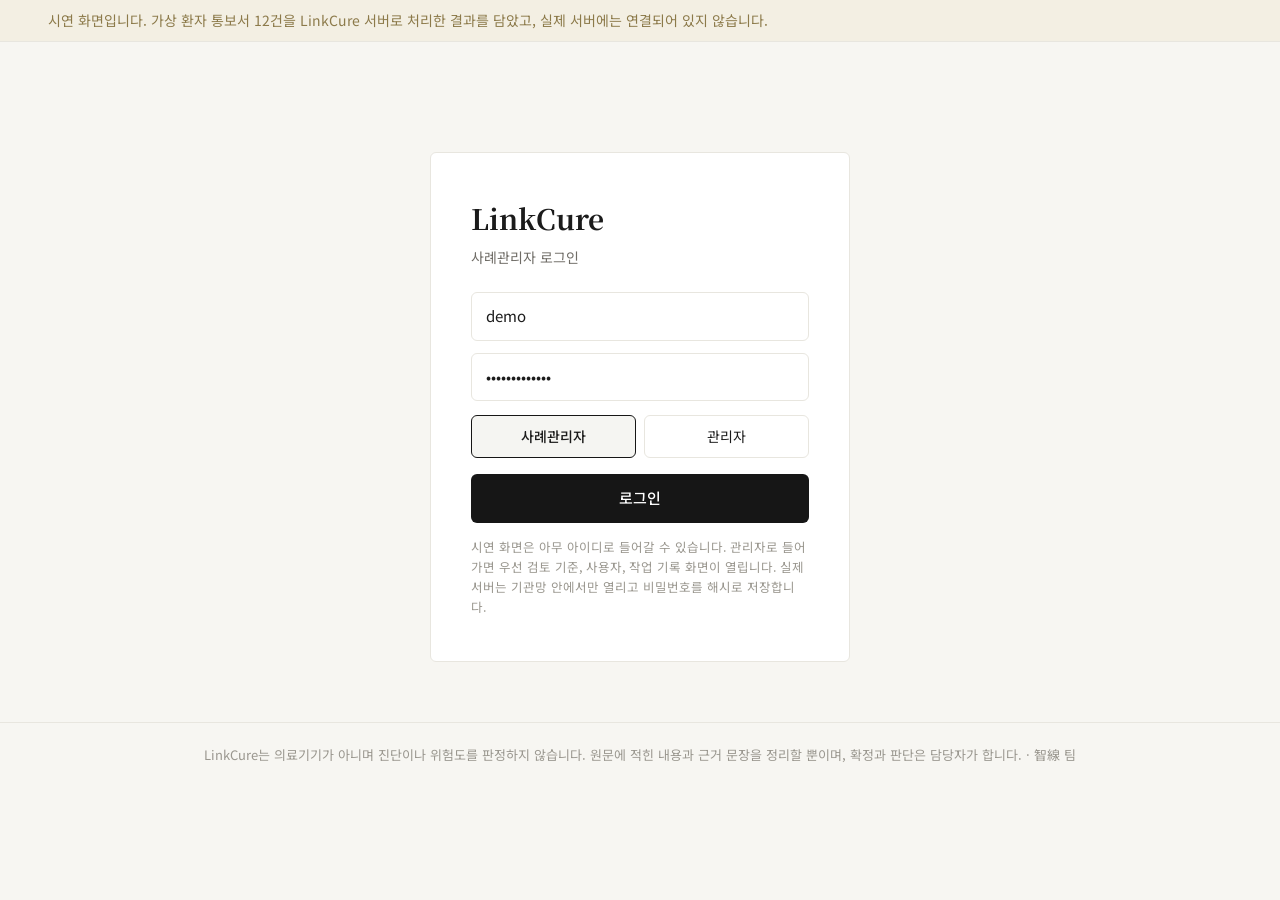
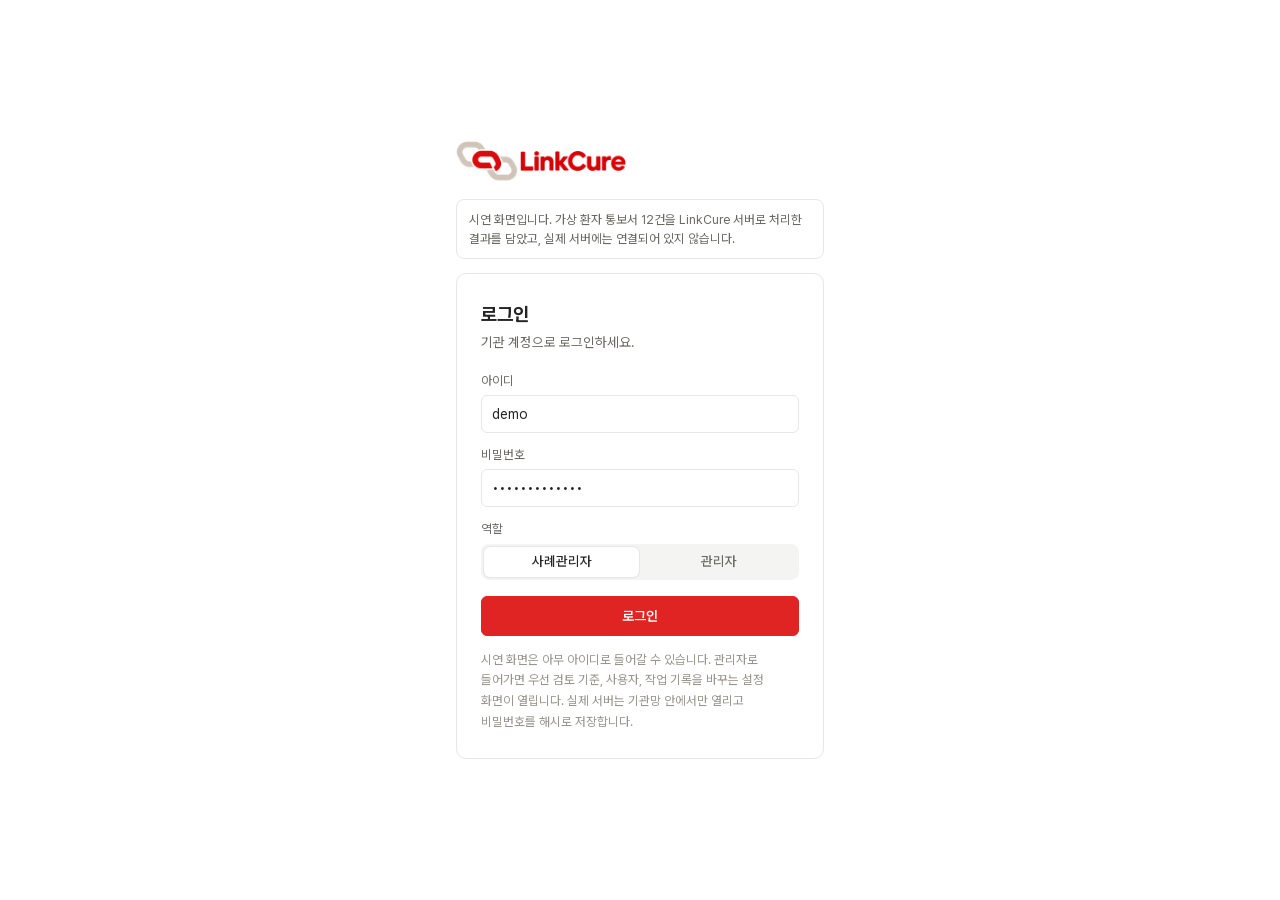
